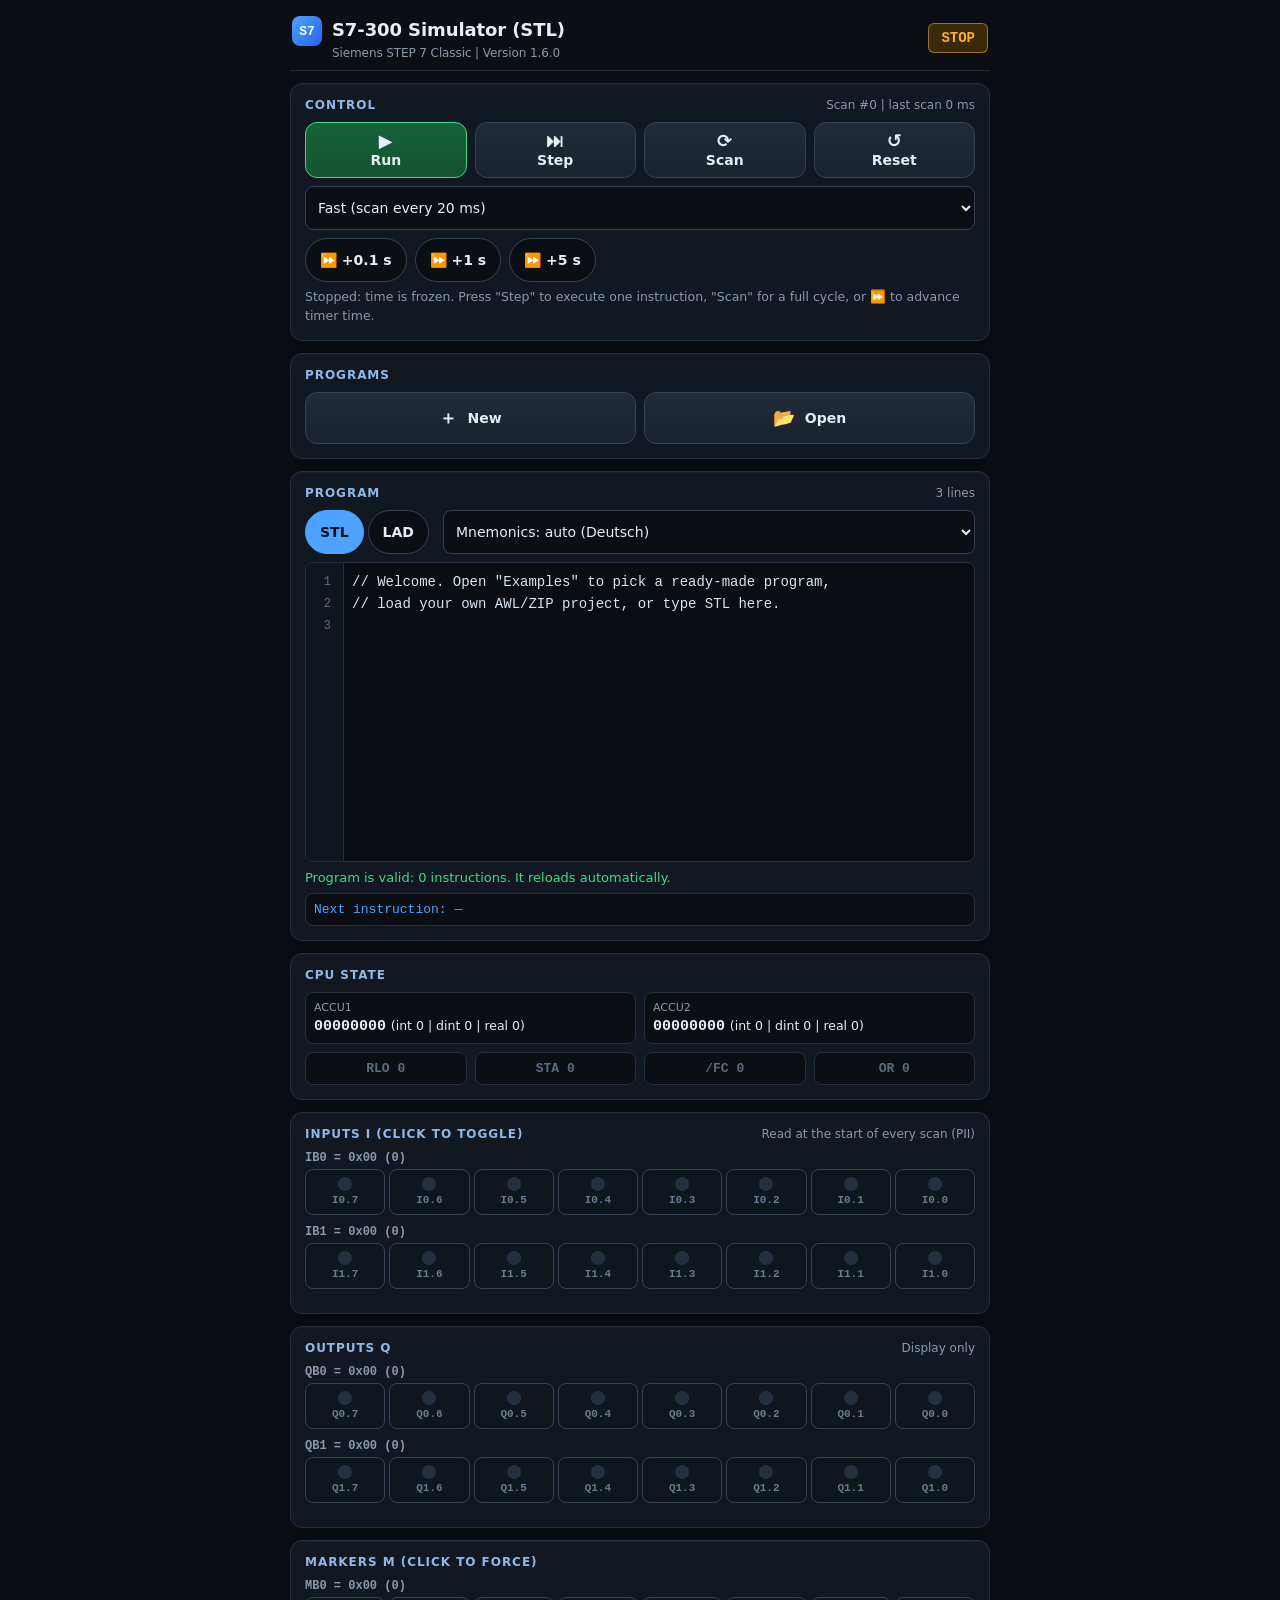
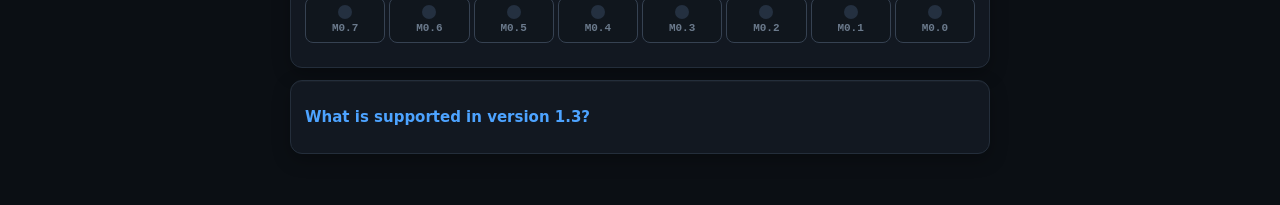
==== index.html @ f346b45b "v1.6.0: STL/LAD view toggle (view-only SVG ladder per network; non-convertible networks stay STL wit" ====
<!doctype html>
<html lang="en" dir="ltr">
<head>
<meta charset="utf-8">
<meta name="viewport" content="width=device-width,initial-scale=1,viewport-fit=cover">
<title>S7-300 STL Simulator</title>
<meta name="theme-color" content="#0d1117">
<meta name="mobile-web-app-capable" content="yes">
<meta name="apple-mobile-web-app-capable" content="yes">
<meta name="apple-mobile-web-app-status-bar-style" content="black-translucent">
<meta name="apple-mobile-web-app-title" content="S7 STL">
<link rel="manifest" href="manifest.webmanifest">
<link rel="icon" href="icons/icon-192.png">
<link rel="apple-touch-icon" href="icons/icon-192.png">
<style>html, body, #root { margin: 0; min-height: 100%; }
body { background: #0b0f14; }
.s7 { background: #0b0f14; color: #e6edf3; min-height: 100vh; font-family: system-ui, -apple-system, "Segoe UI", Tahoma, sans-serif; padding: 10px 10px 40px; box-sizing: border-box; font-size: 15px; -webkit-tap-highlight-color: transparent; }
.s7 * { box-sizing: border-box; }
.s7-top { display: flex; align-items: center; justify-content: space-between; gap: 8px; padding: 6px 2px 10px; border-bottom: 1px solid #242e3b; margin-bottom: 12px; }
.s7-title { font-size: 18px; font-weight: 700; letter-spacing: -.1px; }
.s7-title::before { content: "S7"; display: inline-flex; align-items: center; justify-content: center; width: 30px; height: 30px; margin-right: 10px; border-radius: 8px; background: linear-gradient(135deg,#4da3ff,#2563eb); color: #fff; font: 800 13px ui-monospace,monospace; vertical-align: middle; }
.s7-title small { margin-left: 40px; }
.s7-title small { display: block; font-size: 12px; font-weight: 500; color: #8b98a9; }
.s7-mode { font-family: ui-monospace, Menlo, Consolas, monospace; font-weight: 800; padding: 6px 12px; border-radius: 6px; font-size: 14px; direction: ltr; }
.s7-mode.run { background: #123a22; color: #3ddc84; border: 1px solid #3ddc84; }
.s7-mode.stop { background: #3a2a0a; color: #ffb020; border: 1px solid #ffb02088; }
.s7-panel { background: #121821; border: 1px solid #242e3b; border-radius: 12px; padding: 14px; margin-bottom: 12px; box-shadow: 0 1px 0 #ffffff08 inset, 0 6px 18px #00000040; }
.s7-h { font-size: 12px; font-weight: 700; text-transform: uppercase; letter-spacing: .08em; color: #8fb8e8; margin: 0 0 10px; display: flex; justify-content: space-between; align-items: center; gap: 8px; }
.s7-h span { color: #8b98a9; font-weight: 500; font-size: 12px; text-transform: none; letter-spacing: 0; }
.s7-ctl { display: grid; grid-template-columns: repeat(4, 1fr); gap: 8px; }
.s7-btn { min-height: 56px; border-radius: 12px; border: 1px solid #36425220; background: linear-gradient(#212b38,#1a222d); color: #e6edf3; font-size: 14px; font-weight: 600; font-family: inherit; cursor: pointer; display: flex; flex-direction: column; align-items: center; justify-content: center; gap: 2px; padding: 4px; border: 1px solid #364252; }
.s7-btn b { font-size: 18px; line-height: 1; }
.s7-btn:active { transform: scale(.97); }
.s7-btn.go { background: linear-gradient(#17623a,#14532d); border-color: #3ddc84; }
.s7-btn.pause { background: #4a3408; border-color: #ffb020; }
.s7-btn:disabled { opacity: .4; }
.s7-row { display: flex; gap: 8px; margin-top: 8px; align-items: center; flex-wrap: wrap; }
.s7-sel { flex: 1; min-height: 44px; background: #0b0f14; color: #e6edf3; border: 1px solid #364252; border-radius: 8px; padding: 0 8px; font-family: inherit; font-size: 14px; }
.s7-chips { display: flex; gap: 8px; overflow-x: auto; padding-bottom: 4px; }
.s7-chip { flex: 0 0 auto; min-height: 44px; padding: 0 14px; border-radius: 22px; border: 1px solid #364252; background: #0b0f14; color: #e6edf3; font-family: inherit; font-size: 14px; font-weight: 600; cursor: pointer; }
.s7-chip.on { background: #4da3ff; color: #04121f; border-color: #4da3ff; }
.s7-hint { font-size: 12.5px; color: #8b98a9; margin-top: 6px; line-height: 1.5; }
.s7-ed { position: relative; height: 300px; direction: ltr; background: #0a0e13; border: 1px solid #242e3b; border-radius: 8px; overflow: hidden; }
.s7-gut { position: absolute; left: 0; top: 0; bottom: 0; width: 38px; background: #10161d; border-right: 1px solid #242e3b; overflow: hidden; z-index: 3; }
.s7-gut div { height: 22px; line-height: 22px; text-align: right; padding-right: 6px; font: 12px/22px ui-monospace, Menlo, Consolas, monospace; color: #5d6b7d; }
.s7-gut div.err { color: #fff; background: #b3261e; }
.s7-gut div.cur { color: #04121f; background: #4da3ff; font-weight: 800; }
.s7-ta { position: absolute; inset: 0; width: 100%; height: 100%; padding: 8px 8px 8px 46px; margin: 0; border: 0; resize: none; outline: none; background: transparent; color: #d7e3f0; font: 14px/22px ui-monospace, Menlo, Consolas, "Courier New", monospace; white-space: pre; overflow: auto; direction: ltr; text-align: left; tab-size: 4; z-index: 2; caret-color: #4da3ff; }
.s7-bar { position: absolute; left: 38px; right: 0; height: 22px; pointer-events: none; z-index: 1; }
.s7-bar.cur { background: #4da3ff33; border-top: 1px solid #4da3ff88; border-bottom: 1px solid #4da3ff88; }
.s7-bar.err { background: #ff5d5d22; border-bottom: 1px dashed #ff5d5d; }
.s7-errs { margin-top: 8px; display: flex; flex-direction: column; gap: 6px; }
.s7-err { background: #3a1513; border: 1px solid #b3261e; border-radius: 8px; padding: 8px 10px; font-size: 13.5px; line-height: 1.5; }
.s7-err b { direction: ltr; unicode-bidi: isolate; color: #ff8a80; font-family: ui-monospace, monospace; }
.s7-ok { color: #3ddc84; font-size: 13px; margin-top: 8px; }
.s7-st { display: grid; grid-template-columns: repeat(2, 1fr); gap: 8px; }
.s7-cell { background: #0b0f14; border: 1px solid #242e3b; border-radius: 8px; padding: 8px; direction: ltr; text-align: left; }
.s7-cell label { display: block; font-size: 11px; color: #8b98a9; font-family: system-ui, sans-serif; margin-bottom: 2px; }
.s7-cell code { font: 700 15px ui-monospace, Menlo, Consolas, monospace; color: #e6edf3; }
.s7-flags { display: flex; gap: 8px; margin-top: 8px; direction: ltr; }
.s7-flag { flex: 1; text-align: center; border-radius: 8px; padding: 8px 2px; font: 700 13px ui-monospace, monospace; background: #0b0f14; border: 1px solid #242e3b; color: #5d6b7d; }
.s7-flag.on { background: #123a22; color: #3ddc84; border-color: #3ddc84; }
.s7-next { margin-top: 8px; font: 13px ui-monospace, Menlo, monospace; direction: ltr; text-align: left; color: #4da3ff; background: #0b0f14; border-radius: 8px; padding: 8px; border: 1px solid #242e3b; overflow-x: auto; white-space: pre; }
.s7-byte { margin-bottom: 10px; }
.s7-byte > em { display: block; font-style: normal; direction: ltr; text-align: left; font: 700 12px ui-monospace, monospace; color: #8b98a9; margin-bottom: 4px; }
.s7-leds { display: grid; grid-template-columns: repeat(8, 1fr); gap: 4px; direction: ltr; }
.s7-led { min-height: 46px; border-radius: 8px; border: 1px solid #364252; background: #10161d; color: #6b7a8c; font: 700 11px ui-monospace, monospace; display: flex; flex-direction: column; align-items: center; justify-content: center; padding: 2px 0; cursor: pointer; }
.s7-led i { width: 14px; height: 14px; border-radius: 50%; background: #243040; display: block; margin-bottom: 3px; }
.s7-led.on { background: #0f2a1a; border-color: #3ddc84; color: #b8f5d0; }
.s7-led.on i { background: #3ddc84; box-shadow: 0 0 10px #3ddc84; }
.s7-led.q.on { background: #2f2108; border-color: #ffb020; color: #ffe2a8; }
.s7-led.q.on i { background: #ffb020; box-shadow: 0 0 10px #ffb020; }
.s7-led.ro { cursor: default; }
.s7-led:active:not(.ro) { transform: scale(.95); }
.s7-watch { display: grid; grid-template-columns: repeat(2, 1fr); gap: 8px; }
.s7-tc { display: flex; justify-content: space-between; align-items: center; gap: 8px; background: #0b0f14; border: 1px solid #242e3b; border-radius: 8px; padding: 8px 10px; margin-bottom: 8px; }
.s7-tc.q { border-color: #3ddc84; }
.s7-tc .nm { font: 800 15px ui-monospace, monospace; direction: ltr; }
.s7-tc .nm small { font-weight: 500; color: #8b98a9; margin-left: 6px; }
.s7-tc .vl { font: 700 15px ui-monospace, monospace; direction: ltr; text-align: right; }
.s7-prog { height: 6px; background: #243040; border-radius: 3px; margin-top: 6px; overflow: hidden; direction: ltr; }
.s7-prog div { height: 100%; background: #4da3ff; }
.s7-info p { margin: 4px 0; font-size: 13.5px; line-height: 1.65; color: #c5d0dc; }
.s7-info b { color: #4da3ff; }
.s7-warn { background: #3a2a0a; border: 1px solid #4da3ff; border-radius: 8px; padding: 8px 10px; font-size: 13px; margin-top: 8px; }
.s7 summary { min-height: 44px; display: flex; align-items: center; cursor: pointer; font-weight: 700; color: #4da3ff; }
@media (min-width: 700px) { .s7 { max-width: 720px; margin: 0 auto; } }
.s7-tc .s7-led { flex: none; width: 46px; min-height: 42px; }
.s7-wrow { display: flex; align-items: center; justify-content: space-between; gap: 8px; padding: 6px 0; border-bottom: 1px solid #1d2530; }
.s7-wn { flex: 1; min-width: 0; direction: ltr; text-align: left; }
.s7-wn b { display: block; font: 600 12px ui-monospace, Menlo, Consolas, monospace; overflow: hidden; text-overflow: ellipsis; white-space: nowrap; color: #e6edf3; }
.s7-wn small { display: block; font: 11px ui-monospace, monospace; color: #8b98a9; }
.s7-num { width: 96px; min-height: 40px; background: #0b0f14; color: #4da3ff; border: 1px solid #364252; border-radius: 8px; padding: 0 8px; font: 700 14px ui-monospace, monospace; text-align: right; }
.s7-skip { max-height: 220px; overflow: auto; direction: ltr; text-align: left; font: 12px ui-monospace, monospace; margin: 6px 0; }
.s7-skip small { color: #8b98a9; }
.s7-hint{overflow-wrap:anywhere}
.s7-sel{min-width:0;max-width:100%}
.s7-wrow .s7-led{min-width:72px;flex-direction:row;justify-content:center;gap:6px}

.s7-btn.wide { flex: 1; flex-direction: row; gap: 10px; min-height: 52px; }
.s7-modal { position: fixed; inset: 0; background: #000000a8; display: flex; align-items: flex-end; justify-content: center; z-index: 50; backdrop-filter: blur(3px); }
.s7-sheet { width: 100%; max-width: 560px; max-height: 82vh; overflow: auto; background: #121821; border: 1px solid #2f3b4b; border-radius: 16px 16px 0 0; padding: 14px 14px 24px; }
@media (min-width: 700px) { .s7-modal { align-items: center; } .s7-sheet { border-radius: 16px; } }
.s7-x { background: none; border: 0; color: #8b98a9; font-size: 18px; min-width: 44px; min-height: 36px; cursor: pointer; }
.s7-ex { display: block; width: 100%; text-align: left; background: #0b0f14; border: 1px solid #242e3b; border-radius: 10px; padding: 12px 14px; margin-bottom: 8px; color: #e6edf3; font-family: inherit; cursor: pointer; }
.s7-ex:active, .s7-ex:hover { border-color: #4da3ff; }
.s7-ex b { display: block; font-size: 15px; font-weight: 600; }
.s7-ex small { display: block; margin-top: 3px; font-size: 12.5px; color: #8b98a9; line-height: 1.45; }
.s7-chip:focus-visible, .s7-btn:focus-visible, .s7-sel:focus-visible, .s7-ex:focus-visible { outline: 2px solid #4da3ff; outline-offset: 2px; }
.s7-ta, .s7-ed { font-variant-ligatures: none; }

.s7-grp { margin-bottom: 8px; border: 1px solid #242e3b; border-radius: 10px; padding: 0 10px 2px; background: #0e131a; }
.s7-grp summary { color: #e6edf3; display: flex; justify-content: space-between; gap: 8px; }
.s7-grp summary span { color: #8b98a9; font-weight: 500; font-size: 12px; }
.s7-grp .s7-tc { background: #121821; }
.s7-sheet.bv { max-width: 760px; max-height: 92vh; }
.bv-head { display: flex; justify-content: space-between; align-items: flex-start; gap: 8px; }
.bv-kind { display: inline-block; font: 800 11px ui-monospace,monospace; letter-spacing: .08em; color: #04121f; background: #4da3ff; border-radius: 5px; padding: 2px 7px; }
.bv-name { font: 700 18px ui-monospace, Menlo, Consolas, monospace; margin-top: 4px; overflow-wrap: anywhere; }
.bv-title { color: #aab6c5; font-size: 13.5px; margin-top: 2px; }
.bv-meta { display: flex; flex-wrap: wrap; gap: 6px 14px; margin: 10px 0; font-size: 12.5px; color: #c5d0dc; }
.bv-meta u { text-decoration: none; color: #8b98a9; margin-right: 4px; }
.bv-filter { width: 100%; margin: 8px 0 4px; }
.bv-sec { margin-top: 12px; }
.bv-vars { font: 12.5px/1.5 ui-monospace, Menlo, Consolas, monospace; }
.bv-var { padding: 3px 0; border-bottom: 1px solid #1a222c; overflow-wrap: anywhere; }
.bv-var b { color: #e6edf3; margin-right: 8px; } .bv-var i { color: #7fc8ff; font-style: normal; margin-right: 8px; } .bv-var em { color: #ffcc80; font-style: normal; margin-right: 8px; }
.bv-var .off { display: inline-block; min-width: 46px; color: #5d6b7d; }
.cm { color: #6fbf8a; margin-left: 8px; }
.bv-net { margin-top: 14px; border: 1px solid #242e3b; border-radius: 10px; overflow: hidden; background: #0b0f14; }
.bv-nh { display: flex; flex-wrap: wrap; align-items: baseline; gap: 4px 10px; padding: 8px 10px; background: #151d28; border-bottom: 1px solid #242e3b; }
.bv-nh b { color: #4da3ff; font-size: 13px; } .bv-nh span { font-weight: 600; font-size: 13.5px; } .bv-nh small { margin-left: auto; color: #5d6b7d; }
.bv-nc { padding: 8px 10px; font: 12.5px/1.45 ui-monospace, Menlo, Consolas, monospace; color: #6fbf8a; background: #0f1a15; border-bottom: 1px solid #1d2b24; white-space: pre-wrap; overflow-wrap: anywhere; }
.bv-code { font: 12.5px/1.55 ui-monospace, Menlo, Consolas, monospace; padding: 6px 0; overflow-x: auto; }
.bv-code > div { display: flex; white-space: pre; padding-right: 10px; }
.bv-code .ln { flex: none; width: 44px; text-align: right; padding-right: 10px; color: #4b5868; user-select: none; }
.bv-code code { font: inherit; color: #d7e3f0; }

.bv-code > div { flex-wrap: wrap; white-space: pre-wrap; overflow-wrap: anywhere; }
.bv-code code { flex: 1 1 0; min-width: 0; }
@media (max-width: 700px) { .bv-code .cm { flex-basis: 100%; margin: 0 0 2px 54px; } }

.s7-savebar { display: flex; gap: 8px; margin-bottom: 8px; align-items: center; }
.s7-savebar .s7-sel { flex: 1; }
.s7-ex.row { display: flex; align-items: center; gap: 8px; padding: 6px 8px 6px 0; }
.s7-ex.row .main { flex: 1; min-width: 0; text-align: left; background: none; border: 0; color: inherit; font: inherit; padding: 6px 14px; cursor: pointer; }
.s7-ex.row .main b { display: block; font-size: 15px; font-weight: 600; overflow-wrap: anywhere; } .s7-ex.row .main small { display: block; color: #8b98a9; font-size: 12px; }

.s7-bn { display: inline-block; min-width: 46px; margin-right: 8px; padding: 1px 6px; border-radius: 6px; background: #1f3a5c; color: #4da3ff; font-weight: 700; font-size: 12px; text-align: center; }

.s7-cmt { margin-top: 3px; font-size: 13.5px; color: #dbe3ee; line-height: 1.3; overflow-wrap: anywhere; }
.s7-dates { margin-top: 3px; display: flex; flex-wrap: wrap; gap: 2px 12px; font-size: 11px; color: #7f8da0; }


.bv-pre { margin: 0 0 8px; padding: 10px 12px; background: #0b0f14; border: 1px solid #243040; border-radius: 8px; font: 12.5px/1.5 ui-monospace, monospace; white-space: pre-wrap; overflow-wrap: anywhere; color: #cfe0f5; }
.mc7-stl { font-family: ui-monospace, Menlo, Consolas, monospace; font-size: 12.5px; line-height: 1.45; overflow-x: auto; padding: 4px 0; }
.mc7-line { display: flex; gap: 6px; white-space: pre; }
.mc7-lab { min-width: 44px; color: #7d8590; text-align: right; }
.mc7-tx { color: #e6edf3; }
.mc7-cm { color: #7d8590; }
.mc7-bld .mc7-tx { color: #6e7681; font-size: 11px; }
.mc7-raw .mc7-tx { color: #f85149; }
.mc7-call .mc7-tx { color: #79c0ff; font-weight: 600; }
.mc7-param .mc7-tx { color: #a5d6a7; }
.mc7-note .mc7-tx { color: #7d8590; font-style: italic; }

/* LAD view */
.s7-vtog { display: inline-flex; gap: 4px; margin-right: 6px; }
.s7-lad { overflow: auto; background: #0d1622; border: 1px solid #22354d; border-radius: 6px; padding: 10px 12px; max-height: 480px; }
.s7-ladnet { margin-bottom: 14px; }
.s7-ladtitle { color: #8ea3b8; font: 12px/1.4 ui-monospace, monospace; margin-bottom: 4px; text-transform: none; }
.s7-ladstl { color: #d7e3f0; font: 12px/1.5 ui-monospace, monospace; background: #111e2e; border-radius: 4px; padding: 8px 10px; margin: 4px 0 0; white-space: pre; overflow-x: auto; }

.s7{padding-top:max(10px,env(safe-area-inset-top));padding-bottom:max(40px,env(safe-area-inset-bottom));}
body{overscroll-behavior-y:contain;}
</style>
</head>
<body><div id="root"></div>
<script>(()=>{var Jm=Object.create;var el=Object.defineProperty;var Ym=Object.getOwnPropertyDescriptor;var qm=Object.getOwnPropertyNames;var e0=Object.getPrototypeOf,t0=Object.prototype.hasOwnProperty;var n0=(e,t,n)=>t in e?el(e,t,{enumerable:!0,configurable:!0,writable:!0,value:n}):e[t]=n;var fn=(e,t)=>()=>{try{return t||e((t={exports:{}}).exports,t),t.exports}catch(n){throw t=0,n}};var r0=(e,t,n,r)=>{if(t&&typeof t=="object"||typeof t=="function")for(let i of qm(t))!t0.call(e,i)&&i!==n&&el(e,i,{get:()=>t[i],enumerable:!(r=Ym(t,i))||r.enumerable});return e};var In=(e,t,n)=>(n=e!=null?Jm(e0(e)):{},r0(t||!e||!e.__esModule?el(n,"default",{value:e,enumerable:!0}):n,e));var G=(e,t,n)=>n0(e,typeof t!="symbol"?t+"":t,n);var qu=fn(Z=>{"use strict";var pr=Symbol.for("react.element"),i0=Symbol.for("react.portal"),s0=Symbol.for("react.fragment"),l0=Symbol.for("react.strict_mode"),o0=Symbol.for("react.profiler"),u0=Symbol.for("react.provider"),a0=Symbol.for("react.context"),c0=Symbol.for("react.forward_ref"),f0=Symbol.for("react.suspense"),d0=Symbol.for("react.memo"),m0=Symbol.for("react.lazy"),Wu=Symbol.iterator;function p0(e){return e===null||typeof e!="object"?null:(e=Wu&&e[Wu]||e["@@iterator"],typeof e=="function"?e:null)}var Qu={isMounted:function(){return!1},enqueueForceUpdate:function(){},enqueueReplaceState:function(){},enqueueSetState:function(){}},Ku=Object.assign,Hu={};function An(e,t,n){this.props=e,this.context=t,this.refs=Hu,this.updater=n||Qu}An.prototype.isReactComponent={};An.prototype.setState=function(e,t){if(typeof e!="object"&&typeof e!="function"&&e!=null)throw Error("setState(...): takes an object of state variables to update or a function which returns an object of state variables.");this.updater.enqueueSetState(this,e,t,"setState")};An.prototype.forceUpdate=function(e){this.updater.enqueueForceUpdate(this,e,"forceUpdate")};function Xu(){}Xu.prototype=An.prototype;function nl(e,t,n){this.props=e,this.context=t,this.refs=Hu,this.updater=n||Qu}var rl=nl.prototype=new Xu;rl.constructor=nl;Ku(rl,An.prototype);rl.isPureReactComponent=!0;var Vu=Array.isArray,Zu=Object.prototype.hasOwnProperty,il={current:null},Gu={key:!0,ref:!0,__self:!0,__source:!0};function Ju(e,t,n){var r,i={},s=null,l=null;if(t!=null)for(r in t.ref!==void 0&&(l=t.ref),t.key!==void 0&&(s=""+t.key),t)Zu.call(t,r)&&!Gu.hasOwnProperty(r)&&(i[r]=t[r]);var o=arguments.length-2;if(o===1)i.children=n;else if(1<o){for(var u=Array(o),a=0;a<o;a++)u[a]=arguments[a+2];i.children=u}if(e&&e.defaultProps)for(r in o=e.defaultProps,o)i[r]===void 0&&(i[r]=o[r]);return{$$typeof:pr,type:e,key:s,ref:l,props:i,_owner:il.current}}function h0(e,t){return{$$typeof:pr,type:e.type,key:t,ref:e.ref,props:e.props,_owner:e._owner}}function sl(e){return typeof e=="object"&&e!==null&&e.$$typeof===pr}function g0(e){var t={"=":"=0",":":"=2"};return"$"+e.replace(/[=:]/g,function(n){return t[n]})}var ju=/\/+/g;function tl(e,t){return typeof e=="object"&&e!==null&&e.key!=null?g0(""+e.key):t.toString(36)}function gi(e,t,n,r,i){var s=typeof e;(s==="undefined"||s==="boolean")&&(e=null);var l=!1;if(e===null)l=!0;else switch(s){case"string":case"number":l=!0;break;case"object":switch(e.$$typeof){case pr:case i0:l=!0}}if(l)return l=e,i=i(l),e=r===""?"."+tl(l,0):r,Vu(i)?(n="",e!=null&&(n=e.replace(ju,"$&/")+"/"),gi(i,t,n,"",function(a){return a})):i!=null&&(sl(i)&&(i=h0(i,n+(!i.key||l&&l.key===i.key?"":(""+i.key).replace(ju,"$&/")+"/")+e)),t.push(i)),1;if(l=0,r=r===""?".":r+":",Vu(e))for(var o=0;o<e.length;o++){s=e[o];var u=r+tl(s,o);l+=gi(s,t,n,u,i)}else if(u=p0(e),typeof u=="function")for(e=u.call(e),o=0;!(s=e.next()).done;)s=s.value,u=r+tl(s,o++),l+=gi(s,t,n,u,i);else if(s==="object")throw t=String(e),Error("Objects are not valid as a React child (found: "+(t==="[object Object]"?"object with keys {"+Object.keys(e).join(", ")+"}":t)+"). If you meant to render a collection of children, use an array instead.");return l}function hi(e,t,n){if(e==null)return e;var r=[],i=0;return gi(e,r,"","",function(s){return t.call(n,s,i++)}),r}function y0(e){if(e._status===-1){var t=e._result;t=t(),t.then(function(n){(e._status===0||e._status===-1)&&(e._status=1,e._result=n)},function(n){(e._status===0||e._status===-1)&&(e._status=2,e._result=n)}),e._status===-1&&(e._status=0,e._result=t)}if(e._status===1)return e._result.default;throw e._result}var Fe={current:null},yi={transition:null},v0={ReactCurrentDispatcher:Fe,ReactCurrentBatchConfig:yi,ReactCurrentOwner:il};function Yu(){throw Error("act(...) is not supported in production builds of React.")}Z.Children={map:hi,forEach:function(e,t,n){hi(e,function(){t.apply(this,arguments)},n)},count:function(e){var t=0;return hi(e,function(){t++}),t},toArray:function(e){return hi(e,function(t){return t})||[]},only:function(e){if(!sl(e))throw Error("React.Children.only expected to receive a single React element child.");return e}};Z.Component=An;Z.Fragment=s0;Z.Profiler=o0;Z.PureComponent=nl;Z.StrictMode=l0;Z.Suspense=f0;Z.__SECRET_INTERNALS_DO_NOT_USE_OR_YOU_WILL_BE_FIRED=v0;Z.act=Yu;Z.cloneElement=function(e,t,n){if(e==null)throw Error("React.cloneElement(...): The argument must be a React element, but you passed "+e+".");var r=Ku({},e.props),i=e.key,s=e.ref,l=e._owner;if(t!=null){if(t.ref!==void 0&&(s=t.ref,l=il.current),t.key!==void 0&&(i=""+t.key),e.type&&e.type.defaultProps)var o=e.type.defaultProps;for(u in t)Zu.call(t,u)&&!Gu.hasOwnProperty(u)&&(r[u]=t[u]===void 0&&o!==void 0?o[u]:t[u])}var u=arguments.length-2;if(u===1)r.children=n;else if(1<u){o=Array(u);for(var a=0;a<u;a++)o[a]=arguments[a+2];r.children=o}return{$$typeof:pr,type:e.type,key:i,ref:s,props:r,_owner:l}};Z.createContext=function(e){return e={$$typeof:a0,_currentValue:e,_currentValue2:e,_threadCount:0,Provider:null,Consumer:null,_defaultValue:null,_globalName:null},e.Provider={$$typeof:u0,_context:e},e.Consumer=e};Z.createElement=Ju;Z.createFactory=function(e){var t=Ju.bind(null,e);return t.type=e,t};Z.createRef=function(){return{current:null}};Z.forwardRef=function(e){return{$$typeof:c0,render:e}};Z.isValidElement=sl;Z.lazy=function(e){return{$$typeof:m0,_payload:{_status:-1,_result:e},_init:y0}};Z.memo=function(e,t){return{$$typeof:d0,type:e,compare:t===void 0?null:t}};Z.startTransition=function(e){var t=yi.transition;yi.transition={};try{e()}finally{yi.transition=t}};Z.unstable_act=Yu;Z.useCallback=function(e,t){return Fe.current.useCallback(e,t)};Z.useContext=function(e){return Fe.current.useContext(e)};Z.useDebugValue=function(){};Z.useDeferredValue=function(e){return Fe.current.useDeferredValue(e)};Z.useEffect=function(e,t){return Fe.current.useEffect(e,t)};Z.useId=function(){return Fe.current.useId()};Z.useImperativeHandle=function(e,t,n){return Fe.current.useImperativeHandle(e,t,n)};Z.useInsertionEffect=function(e,t){return Fe.current.useInsertionEffect(e,t)};Z.useLayoutEffect=function(e,t){return Fe.current.useLayoutEffect(e,t)};Z.useMemo=function(e,t){return Fe.current.useMemo(e,t)};Z.useReducer=function(e,t,n){return Fe.current.useReducer(e,t,n)};Z.useRef=function(e){return Fe.current.useRef(e)};Z.useState=function(e){return Fe.current.useState(e)};Z.useSyncExternalStore=function(e,t,n){return Fe.current.useSyncExternalStore(e,t,n)};Z.useTransition=function(){return Fe.current.useTransition()};Z.version="18.3.1"});var dn=fn((a1,ea)=>{"use strict";ea.exports=qu()});var ca=fn(ie=>{"use strict";function al(e,t){var n=e.length;e.push(t);e:for(;0<n;){var r=n-1>>>1,i=e[r];if(0<vi(i,t))e[r]=t,e[n]=i,n=r;else break e}}function at(e){return e.length===0?null:e[0]}function xi(e){if(e.length===0)return null;var t=e[0],n=e.pop();if(n!==t){e[0]=n;e:for(var r=0,i=e.length,s=i>>>1;r<s;){var l=2*(r+1)-1,o=e[l],u=l+1,a=e[u];if(0>vi(o,n))u<i&&0>vi(a,o)?(e[r]=a,e[u]=n,r=u):(e[r]=o,e[l]=n,r=l);else if(u<i&&0>vi(a,n))e[r]=a,e[u]=n,r=u;else break e}}return t}function vi(e,t){var n=e.sortIndex-t.sortIndex;return n!==0?n:e.id-t.id}typeof performance=="object"&&typeof performance.now=="function"?(ta=performance,ie.unstable_now=function(){return ta.now()}):(ll=Date,na=ll.now(),ie.unstable_now=function(){return ll.now()-na});var ta,ll,na,St=[],Vt=[],S0=1,nt=null,Ae=3,ki=!1,mn=!1,gr=!1,sa=typeof setTimeout=="function"?setTimeout:null,la=typeof clearTimeout=="function"?clearTimeout:null,ra=typeof setImmediate!="undefined"?setImmediate:null;typeof navigator!="undefined"&&navigator.scheduling!==void 0&&navigator.scheduling.isInputPending!==void 0&&navigator.scheduling.isInputPending.bind(navigator.scheduling);function cl(e){for(var t=at(Vt);t!==null;){if(t.callback===null)xi(Vt);else if(t.startTime<=e)xi(Vt),t.sortIndex=t.expirationTime,al(St,t);else break;t=at(Vt)}}function fl(e){if(gr=!1,cl(e),!mn)if(at(St)!==null)mn=!0,ml(dl);else{var t=at(Vt);t!==null&&pl(fl,t.startTime-e)}}function dl(e,t){mn=!1,gr&&(gr=!1,la(yr),yr=-1),ki=!0;var n=Ae;try{for(cl(t),nt=at(St);nt!==null&&(!(nt.expirationTime>t)||e&&!aa());){var r=nt.callback;if(typeof r=="function"){nt.callback=null,Ae=nt.priorityLevel;var i=r(nt.expirationTime<=t);t=ie.unstable_now(),typeof i=="function"?nt.callback=i:nt===at(St)&&xi(St),cl(t)}else xi(St);nt=at(St)}if(nt!==null)var s=!0;else{var l=at(Vt);l!==null&&pl(fl,l.startTime-t),s=!1}return s}finally{nt=null,Ae=n,ki=!1}}var wi=!1,Si=null,yr=-1,oa=5,ua=-1;function aa(){return!(ie.unstable_now()-ua<oa)}function ol(){if(Si!==null){var e=ie.unstable_now();ua=e;var t=!0;try{t=Si(!0,e)}finally{t?hr():(wi=!1,Si=null)}}else wi=!1}var hr;typeof ra=="function"?hr=function(){ra(ol)}:typeof MessageChannel!="undefined"?(ul=new MessageChannel,ia=ul.port2,ul.port1.onmessage=ol,hr=function(){ia.postMessage(null)}):hr=function(){sa(ol,0)};var ul,ia;function ml(e){Si=e,wi||(wi=!0,hr())}function pl(e,t){yr=sa(function(){e(ie.unstable_now())},t)}ie.unstable_IdlePriority=5;ie.unstable_ImmediatePriority=1;ie.unstable_LowPriority=4;ie.unstable_NormalPriority=3;ie.unstable_Profiling=null;ie.unstable_UserBlockingPriority=2;ie.unstable_cancelCallback=function(e){e.callback=null};ie.unstable_continueExecution=function(){mn||ki||(mn=!0,ml(dl))};ie.unstable_forceFrameRate=function(e){0>e||125<e?console.error("forceFrameRate takes a positive int between 0 and 125, forcing frame rates higher than 125 fps is not supported"):oa=0<e?Math.floor(1e3/e):5};ie.unstable_getCurrentPriorityLevel=function(){return Ae};ie.unstable_getFirstCallbackNode=function(){return at(St)};ie.unstable_next=function(e){switch(Ae){case 1:case 2:case 3:var t=3;break;default:t=Ae}var n=Ae;Ae=t;try{return e()}finally{Ae=n}};ie.unstable_pauseExecution=function(){};ie.unstable_requestPaint=function(){};ie.unstable_runWithPriority=function(e,t){switch(e){case 1:case 2:case 3:case 4:case 5:break;default:e=3}var n=Ae;Ae=e;try{return t()}finally{Ae=n}};ie.unstable_scheduleCallback=function(e,t,n){var r=ie.unstable_now();switch(typeof n=="object"&&n!==null?(n=n.delay,n=typeof n=="number"&&0<n?r+n:r):n=r,e){case 1:var i=-1;break;case 2:i=250;break;case 5:i=1073741823;break;case 4:i=1e4;break;default:i=5e3}return i=n+i,e={id:S0++,callback:t,priorityLevel:e,startTime:n,expirationTime:i,sortIndex:-1},n>r?(e.sortIndex=n,al(Vt,e),at(St)===null&&e===at(Vt)&&(gr?(la(yr),yr=-1):gr=!0,pl(fl,n-r))):(e.sortIndex=i,al(St,e),mn||ki||(mn=!0,ml(dl))),e};ie.unstable_shouldYield=aa;ie.unstable_wrapCallback=function(e){var t=Ae;return function(){var n=Ae;Ae=t;try{return e.apply(this,arguments)}finally{Ae=n}}}});var da=fn((f1,fa)=>{"use strict";fa.exports=ca()});var yd=fn(et=>{"use strict";var x0=dn(),Ye=da();function E(e){for(var t="https://reactjs.org/docs/error-decoder.html?invariant="+e,n=1;n<arguments.length;n++)t+="&args[]="+encodeURIComponent(arguments[n]);return"Minified React error #"+e+"; visit "+t+" for the full message or use the non-minified dev environment for full errors and additional helpful warnings."}var Sc=new Set,Rr={};function Ln(e,t){Yn(e,t),Yn(e+"Capture",t)}function Yn(e,t){for(Rr[e]=t,e=0;e<t.length;e++)Sc.add(t[e])}var _t=!(typeof window=="undefined"||typeof window.document=="undefined"||typeof window.document.createElement=="undefined"),Ul=Object.prototype.hasOwnProperty,k0=/^[:A-Z_a-z\u00C0-\u00D6\u00D8-\u00F6\u00F8-\u02FF\u0370-\u037D\u037F-\u1FFF\u200C-\u200D\u2070-\u218F\u2C00-\u2FEF\u3001-\uD7FF\uF900-\uFDCF\uFDF0-\uFFFD][:A-Z_a-z\u00C0-\u00D6\u00D8-\u00F6\u00F8-\u02FF\u0370-\u037D\u037F-\u1FFF\u200C-\u200D\u2070-\u218F\u2C00-\u2FEF\u3001-\uD7FF\uF900-\uFDCF\uFDF0-\uFFFD\-.0-9\u00B7\u0300-\u036F\u203F-\u2040]*$/,ma={},pa={};function w0(e){return Ul.call(pa,e)?!0:Ul.call(ma,e)?!1:k0.test(e)?pa[e]=!0:(ma[e]=!0,!1)}function C0(e,t,n,r){if(n!==null&&n.type===0)return!1;switch(typeof t){case"function":case"symbol":return!0;case"boolean":return r?!1:n!==null?!n.acceptsBooleans:(e=e.toLowerCase().slice(0,5),e!=="data-"&&e!=="aria-");default:return!1}}function N0(e,t,n,r){if(t===null||typeof t=="undefined"||C0(e,t,n,r))return!0;if(r)return!1;if(n!==null)switch(n.type){case 3:return!t;case 4:return t===!1;case 5:return isNaN(t);case 6:return isNaN(t)||1>t}return!1}function $e(e,t,n,r,i,s,l){this.acceptsBooleans=t===2||t===3||t===4,this.attributeName=r,this.attributeNamespace=i,this.mustUseProperty=n,this.propertyName=e,this.type=t,this.sanitizeURL=s,this.removeEmptyString=l}var be={};"children dangerouslySetInnerHTML defaultValue defaultChecked innerHTML suppressContentEditableWarning suppressHydrationWarning style".split(" ").forEach(function(e){be[e]=new $e(e,0,!1,e,null,!1,!1)});[["acceptCharset","accept-charset"],["className","class"],["htmlFor","for"],["httpEquiv","http-equiv"]].forEach(function(e){var t=e[0];be[t]=new $e(t,1,!1,e[1],null,!1,!1)});["contentEditable","draggable","spellCheck","value"].forEach(function(e){be[e]=new $e(e,2,!1,e.toLowerCase(),null,!1,!1)});["autoReverse","externalResourcesRequired","focusable","preserveAlpha"].forEach(function(e){be[e]=new $e(e,2,!1,e,null,!1,!1)});"allowFullScreen async autoFocus autoPlay controls default defer disabled disablePictureInPicture disableRemotePlayback formNoValidate hidden loop noModule noValidate open playsInline readOnly required reversed scoped seamless itemScope".split(" ").forEach(function(e){be[e]=new $e(e,3,!1,e.toLowerCase(),null,!1,!1)});["checked","multiple","muted","selected"].forEach(function(e){be[e]=new $e(e,3,!0,e,null,!1,!1)});["capture","download"].forEach(function(e){be[e]=new $e(e,4,!1,e,null,!1,!1)});["cols","rows","size","span"].forEach(function(e){be[e]=new $e(e,6,!1,e,null,!1,!1)});["rowSpan","start"].forEach(function(e){be[e]=new $e(e,5,!1,e.toLowerCase(),null,!1,!1)});var Io=/[\-:]([a-z])/g;function Ao(e){return e[1].toUpperCase()}"accent-height alignment-baseline arabic-form baseline-shift cap-height clip-path clip-rule color-interpolation color-interpolation-filters color-profile color-rendering dominant-baseline enable-background fill-opacity fill-rule flood-color flood-opacity font-family font-size font-size-adjust font-stretch font-style font-variant font-weight glyph-name glyph-orientation-horizontal glyph-orientation-vertical horiz-adv-x horiz-origin-x image-rendering letter-spacing lighting-color marker-end marker-mid marker-start overline-position overline-thickness paint-order panose-1 pointer-events rendering-intent shape-rendering stop-color stop-opacity strikethrough-position strikethrough-thickness stroke-dasharray stroke-dashoffset stroke-linecap stroke-linejoin stroke-miterlimit stroke-opacity stroke-width text-anchor text-decoration text-rendering underline-position underline-thickness unicode-bidi unicode-range units-per-em v-alphabetic v-hanging v-ideographic v-mathematical vector-effect vert-adv-y vert-origin-x vert-origin-y word-spacing writing-mode xmlns:xlink x-height".split(" ").forEach(function(e){var t=e.replace(Io,Ao);be[t]=new $e(t,1,!1,e,null,!1,!1)});"xlink:actuate xlink:arcrole xlink:role xlink:show xlink:title xlink:type".split(" ").forEach(function(e){var t=e.replace(Io,Ao);be[t]=new $e(t,1,!1,e,"http://www.w3.org/1999/xlink",!1,!1)});["xml:base","xml:lang","xml:space"].forEach(function(e){var t=e.replace(Io,Ao);be[t]=new $e(t,1,!1,e,"http://www.w3.org/XML/1998/namespace",!1,!1)});["tabIndex","crossOrigin"].forEach(function(e){be[e]=new $e(e,1,!1,e.toLowerCase(),null,!1,!1)});be.xlinkHref=new $e("xlinkHref",1,!1,"xlink:href","http://www.w3.org/1999/xlink",!0,!1);["src","href","action","formAction"].forEach(function(e){be[e]=new $e(e,1,!1,e.toLowerCase(),null,!0,!0)});function Bo(e,t,n,r){var i=be.hasOwnProperty(t)?be[t]:null;(i!==null?i.type!==0:r||!(2<t.length)||t[0]!=="o"&&t[0]!=="O"||t[1]!=="n"&&t[1]!=="N")&&(N0(t,n,i,r)&&(n=null),r||i===null?w0(t)&&(n===null?e.removeAttribute(t):e.setAttribute(t,""+n)):i.mustUseProperty?e[i.propertyName]=n===null?i.type===3?!1:"":n:(t=i.attributeName,r=i.attributeNamespace,n===null?e.removeAttribute(t):(i=i.type,n=i===3||i===4&&n===!0?"":""+n,r?e.setAttributeNS(r,t,n):e.setAttribute(t,n))))}var Rt=x0.__SECRET_INTERNALS_DO_NOT_USE_OR_YOU_WILL_BE_FIRED,Ci=Symbol.for("react.element"),Pn=Symbol.for("react.portal"),_n=Symbol.for("react.fragment"),Oo=Symbol.for("react.strict_mode"),Fl=Symbol.for("react.profiler"),xc=Symbol.for("react.provider"),kc=Symbol.for("react.context"),Po=Symbol.for("react.forward_ref"),Rl=Symbol.for("react.suspense"),zl=Symbol.for("react.suspense_list"),_o=Symbol.for("react.memo"),Qt=Symbol.for("react.lazy"),wc=Symbol.for("react.offscreen"),ha=Symbol.iterator;function vr(e){return e===null||typeof e!="object"?null:(e=ha&&e[ha]||e["@@iterator"],typeof e=="function"?e:null)}var pe=Object.assign,hl;function Lr(e){if(hl===void 0)try{throw Error()}catch(n){var t=n.stack.trim().match(/\n( *(at )?)/);hl=t&&t[1]||""}return`
`+hl+e}var gl=!1;function yl(e,t){if(!e||gl)return"";gl=!0;var n=Error.prepareStackTrace;Error.prepareStackTrace=void 0;try{if(t)if(t=function(){throw Error()},Object.defineProperty(t.prototype,"props",{set:function(){throw Error()}}),typeof Reflect=="object"&&Reflect.construct){try{Reflect.construct(t,[])}catch(a){var r=a}Reflect.construct(e,[],t)}else{try{t.call()}catch(a){r=a}e.call(t.prototype)}else{try{throw Error()}catch(a){r=a}e()}}catch(a){if(a&&r&&typeof a.stack=="string"){for(var i=a.stack.split(`
`),s=r.stack.split(`
`),l=i.length-1,o=s.length-1;1<=l&&0<=o&&i[l]!==s[o];)o--;for(;1<=l&&0<=o;l--,o--)if(i[l]!==s[o]){if(l!==1||o!==1)do if(l--,o--,0>o||i[l]!==s[o]){var u=`
`+i[l].replace(" at new "," at ");return e.displayName&&u.includes("<anonymous>")&&(u=u.replace("<anonymous>",e.displayName)),u}while(1<=l&&0<=o);break}}}finally{gl=!1,Error.prepareStackTrace=n}return(e=e?e.displayName||e.name:"")?Lr(e):""}function T0(e){switch(e.tag){case 5:return Lr(e.type);case 16:return Lr("Lazy");case 13:return Lr("Suspense");case 19:return Lr("SuspenseList");case 0:case 2:case 15:return e=yl(e.type,!1),e;case 11:return e=yl(e.type.render,!1),e;case 1:return e=yl(e.type,!0),e;default:return""}}function $l(e){if(e==null)return null;if(typeof e=="function")return e.displayName||e.name||null;if(typeof e=="string")return e;switch(e){case _n:return"Fragment";case Pn:return"Portal";case Fl:return"Profiler";case Oo:return"StrictMode";case Rl:return"Suspense";case zl:return"SuspenseList"}if(typeof e=="object")switch(e.$$typeof){case kc:return(e.displayName||"Context")+".Consumer";case xc:return(e._context.displayName||"Context")+".Provider";case Po:var t=e.render;return e=e.displayName,e||(e=t.displayName||t.name||"",e=e!==""?"ForwardRef("+e+")":"ForwardRef"),e;case _o:return t=e.displayName||null,t!==null?t:$l(e.type)||"Memo";case Qt:t=e._payload,e=e._init;try{return $l(e(t))}catch{}}return null}function L0(e){var t=e.type;switch(e.tag){case 24:return"Cache";case 9:return(t.displayName||"Context")+".Consumer";case 10:return(t._context.displayName||"Context")+".Provider";case 18:return"DehydratedFragment";case 11:return e=t.render,e=e.displayName||e.name||"",t.displayName||(e!==""?"ForwardRef("+e+")":"ForwardRef");case 7:return"Fragment";case 5:return t;case 4:return"Portal";case 3:return"Root";case 6:return"Text";case 16:return $l(t);case 8:return t===Oo?"StrictMode":"Mode";case 22:return"Offscreen";case 12:return"Profiler";case 21:return"Scope";case 13:return"Suspense";case 19:return"SuspenseList";case 25:return"TracingMarker";case 1:case 0:case 17:case 2:case 14:case 15:if(typeof t=="function")return t.displayName||t.name||null;if(typeof t=="string")return t}return null}function ln(e){switch(typeof e){case"boolean":case"number":case"string":case"undefined":return e;case"object":return e;default:return""}}function Cc(e){var t=e.type;return(e=e.nodeName)&&e.toLowerCase()==="input"&&(t==="checkbox"||t==="radio")}function D0(e){var t=Cc(e)?"checked":"value",n=Object.getOwnPropertyDescriptor(e.constructor.prototype,t),r=""+e[t];if(!e.hasOwnProperty(t)&&typeof n!="undefined"&&typeof n.get=="function"&&typeof n.set=="function"){var i=n.get,s=n.set;return Object.defineProperty(e,t,{configurable:!0,get:function(){return i.call(this)},set:function(l){r=""+l,s.call(this,l)}}),Object.defineProperty(e,t,{enumerable:n.enumerable}),{getValue:function(){return r},setValue:function(l){r=""+l},stopTracking:function(){e._valueTracker=null,delete e[t]}}}}function Ni(e){e._valueTracker||(e._valueTracker=D0(e))}function Nc(e){if(!e)return!1;var t=e._valueTracker;if(!t)return!0;var n=t.getValue(),r="";return e&&(r=Cc(e)?e.checked?"true":"false":e.value),e=r,e!==n?(t.setValue(e),!0):!1}function Yi(e){if(e=e||(typeof document!="undefined"?document:void 0),typeof e=="undefined")return null;try{return e.activeElement||e.body}catch{return e.body}}function Wl(e,t){var n=t.checked;return pe({},t,{defaultChecked:void 0,defaultValue:void 0,value:void 0,checked:n!=null?n:e._wrapperState.initialChecked})}function ga(e,t){var n=t.defaultValue==null?"":t.defaultValue,r=t.checked!=null?t.checked:t.defaultChecked;n=ln(t.value!=null?t.value:n),e._wrapperState={initialChecked:r,initialValue:n,controlled:t.type==="checkbox"||t.type==="radio"?t.checked!=null:t.value!=null}}function Tc(e,t){t=t.checked,t!=null&&Bo(e,"checked",t,!1)}function Vl(e,t){Tc(e,t);var n=ln(t.value),r=t.type;if(n!=null)r==="number"?(n===0&&e.value===""||e.value!=n)&&(e.value=""+n):e.value!==""+n&&(e.value=""+n);else if(r==="submit"||r==="reset"){e.removeAttribute("value");return}t.hasOwnProperty("value")?jl(e,t.type,n):t.hasOwnProperty("defaultValue")&&jl(e,t.type,ln(t.defaultValue)),t.checked==null&&t.defaultChecked!=null&&(e.defaultChecked=!!t.defaultChecked)}function ya(e,t,n){if(t.hasOwnProperty("value")||t.hasOwnProperty("defaultValue")){var r=t.type;if(!(r!=="submit"&&r!=="reset"||t.value!==void 0&&t.value!==null))return;t=""+e._wrapperState.initialValue,n||t===e.value||(e.value=t),e.defaultValue=t}n=e.name,n!==""&&(e.name=""),e.defaultChecked=!!e._wrapperState.initialChecked,n!==""&&(e.name=n)}function jl(e,t,n){(t!=="number"||Yi(e.ownerDocument)!==e)&&(n==null?e.defaultValue=""+e._wrapperState.initialValue:e.defaultValue!==""+n&&(e.defaultValue=""+n))}var Dr=Array.isArray;function Kn(e,t,n,r){if(e=e.options,t){t={};for(var i=0;i<n.length;i++)t["$"+n[i]]=!0;for(n=0;n<e.length;n++)i=t.hasOwnProperty("$"+e[n].value),e[n].selected!==i&&(e[n].selected=i),i&&r&&(e[n].defaultSelected=!0)}else{for(n=""+ln(n),t=null,i=0;i<e.length;i++){if(e[i].value===n){e[i].selected=!0,r&&(e[i].defaultSelected=!0);return}t!==null||e[i].disabled||(t=e[i])}t!==null&&(t.selected=!0)}}function Ql(e,t){if(t.dangerouslySetInnerHTML!=null)throw Error(E(91));return pe({},t,{value:void 0,defaultValue:void 0,children:""+e._wrapperState.initialValue})}function va(e,t){var n=t.value;if(n==null){if(n=t.children,t=t.defaultValue,n!=null){if(t!=null)throw Error(E(92));if(Dr(n)){if(1<n.length)throw Error(E(93));n=n[0]}t=n}t==null&&(t=""),n=t}e._wrapperState={initialValue:ln(n)}}function Lc(e,t){var n=ln(t.value),r=ln(t.defaultValue);n!=null&&(n=""+n,n!==e.value&&(e.value=n),t.defaultValue==null&&e.defaultValue!==n&&(e.defaultValue=n)),r!=null&&(e.defaultValue=""+r)}function Sa(e){var t=e.textContent;t===e._wrapperState.initialValue&&t!==""&&t!==null&&(e.value=t)}function Dc(e){switch(e){case"svg":return"http://www.w3.org/2000/svg";case"math":return"http://www.w3.org/1998/Math/MathML";default:return"http://www.w3.org/1999/xhtml"}}function Kl(e,t){return e==null||e==="http://www.w3.org/1999/xhtml"?Dc(t):e==="http://www.w3.org/2000/svg"&&t==="foreignObject"?"http://www.w3.org/1999/xhtml":e}var Ti,Ec=(function(e){return typeof MSApp!="undefined"&&MSApp.execUnsafeLocalFunction?function(t,n,r,i){MSApp.execUnsafeLocalFunction(function(){return e(t,n,r,i)})}:e})(function(e,t){if(e.namespaceURI!=="http://www.w3.org/2000/svg"||"innerHTML"in e)e.innerHTML=t;else{for(Ti=Ti||document.createElement("div"),Ti.innerHTML="<svg>"+t.valueOf().toString()+"</svg>",t=Ti.firstChild;e.firstChild;)e.removeChild(e.firstChild);for(;t.firstChild;)e.appendChild(t.firstChild)}});function zr(e,t){if(t){var n=e.firstChild;if(n&&n===e.lastChild&&n.nodeType===3){n.nodeValue=t;return}}e.textContent=t}var Ir={animationIterationCount:!0,aspectRatio:!0,borderImageOutset:!0,borderImageSlice:!0,borderImageWidth:!0,boxFlex:!0,boxFlexGroup:!0,boxOrdinalGroup:!0,columnCount:!0,columns:!0,flex:!0,flexGrow:!0,flexPositive:!0,flexShrink:!0,flexNegative:!0,flexOrder:!0,gridArea:!0,gridRow:!0,gridRowEnd:!0,gridRowSpan:!0,gridRowStart:!0,gridColumn:!0,gridColumnEnd:!0,gridColumnSpan:!0,gridColumnStart:!0,fontWeight:!0,lineClamp:!0,lineHeight:!0,opacity:!0,order:!0,orphans:!0,tabSize:!0,widows:!0,zIndex:!0,zoom:!0,fillOpacity:!0,floodOpacity:!0,stopOpacity:!0,strokeDasharray:!0,strokeDashoffset:!0,strokeMiterlimit:!0,strokeOpacity:!0,strokeWidth:!0},E0=["Webkit","ms","Moz","O"];Object.keys(Ir).forEach(function(e){E0.forEach(function(t){t=t+e.charAt(0).toUpperCase()+e.substring(1),Ir[t]=Ir[e]})});function bc(e,t,n){return t==null||typeof t=="boolean"||t===""?"":n||typeof t!="number"||t===0||Ir.hasOwnProperty(e)&&Ir[e]?(""+t).trim():t+"px"}function Ic(e,t){e=e.style;for(var n in t)if(t.hasOwnProperty(n)){var r=n.indexOf("--")===0,i=bc(n,t[n],r);n==="float"&&(n="cssFloat"),r?e.setProperty(n,i):e[n]=i}}var b0=pe({menuitem:!0},{area:!0,base:!0,br:!0,col:!0,embed:!0,hr:!0,img:!0,input:!0,keygen:!0,link:!0,meta:!0,param:!0,source:!0,track:!0,wbr:!0});function Hl(e,t){if(t){if(b0[e]&&(t.children!=null||t.dangerouslySetInnerHTML!=null))throw Error(E(137,e));if(t.dangerouslySetInnerHTML!=null){if(t.children!=null)throw Error(E(60));if(typeof t.dangerouslySetInnerHTML!="object"||!("__html"in t.dangerouslySetInnerHTML))throw Error(E(61))}if(t.style!=null&&typeof t.style!="object")throw Error(E(62))}}function Xl(e,t){if(e.indexOf("-")===-1)return typeof t.is=="string";switch(e){case"annotation-xml":case"color-profile":case"font-face":case"font-face-src":case"font-face-uri":case"font-face-format":case"font-face-name":case"missing-glyph":return!1;default:return!0}}var Zl=null;function Mo(e){return e=e.target||e.srcElement||window,e.correspondingUseElement&&(e=e.correspondingUseElement),e.nodeType===3?e.parentNode:e}var Gl=null,Hn=null,Xn=null;function xa(e){if(e=ii(e)){if(typeof Gl!="function")throw Error(E(280));var t=e.stateNode;t&&(t=Ls(t),Gl(e.stateNode,e.type,t))}}function Ac(e){Hn?Xn?Xn.push(e):Xn=[e]:Hn=e}function Bc(){if(Hn){var e=Hn,t=Xn;if(Xn=Hn=null,xa(e),t)for(e=0;e<t.length;e++)xa(t[e])}}function Oc(e,t){return e(t)}function Pc(){}var vl=!1;function _c(e,t,n){if(vl)return e(t,n);vl=!0;try{return Oc(e,t,n)}finally{vl=!1,(Hn!==null||Xn!==null)&&(Pc(),Bc())}}function $r(e,t){var n=e.stateNode;if(n===null)return null;var r=Ls(n);if(r===null)return null;n=r[t];e:switch(t){case"onClick":case"onClickCapture":case"onDoubleClick":case"onDoubleClickCapture":case"onMouseDown":case"onMouseDownCapture":case"onMouseMove":case"onMouseMoveCapture":case"onMouseUp":case"onMouseUpCapture":case"onMouseEnter":(r=!r.disabled)||(e=e.type,r=!(e==="button"||e==="input"||e==="select"||e==="textarea")),e=!r;break e;default:e=!1}if(e)return null;if(n&&typeof n!="function")throw Error(E(231,t,typeof n));return n}var Jl=!1;if(_t)try{Bn={},Object.defineProperty(Bn,"passive",{get:function(){Jl=!0}}),window.addEventListener("test",Bn,Bn),window.removeEventListener("test",Bn,Bn)}catch{Jl=!1}var Bn;function I0(e,t,n,r,i,s,l,o,u){var a=Array.prototype.slice.call(arguments,3);try{t.apply(n,a)}catch(c){this.onError(c)}}var Ar=!1,qi=null,es=!1,Yl=null,A0={onError:function(e){Ar=!0,qi=e}};function B0(e,t,n,r,i,s,l,o,u){Ar=!1,qi=null,I0.apply(A0,arguments)}function O0(e,t,n,r,i,s,l,o,u){if(B0.apply(this,arguments),Ar){if(Ar){var a=qi;Ar=!1,qi=null}else throw Error(E(198));es||(es=!0,Yl=a)}}function Dn(e){var t=e,n=e;if(e.alternate)for(;t.return;)t=t.return;else{e=t;do t=e,(t.flags&4098)!==0&&(n=t.return),e=t.return;while(e)}return t.tag===3?n:null}function Mc(e){if(e.tag===13){var t=e.memoizedState;if(t===null&&(e=e.alternate,e!==null&&(t=e.memoizedState)),t!==null)return t.dehydrated}return null}function ka(e){if(Dn(e)!==e)throw Error(E(188))}function P0(e){var t=e.alternate;if(!t){if(t=Dn(e),t===null)throw Error(E(188));return t!==e?null:e}for(var n=e,r=t;;){var i=n.return;if(i===null)break;var s=i.alternate;if(s===null){if(r=i.return,r!==null){n=r;continue}break}if(i.child===s.child){for(s=i.child;s;){if(s===n)return ka(i),e;if(s===r)return ka(i),t;s=s.sibling}throw Error(E(188))}if(n.return!==r.return)n=i,r=s;else{for(var l=!1,o=i.child;o;){if(o===n){l=!0,n=i,r=s;break}if(o===r){l=!0,r=i,n=s;break}o=o.sibling}if(!l){for(o=s.child;o;){if(o===n){l=!0,n=s,r=i;break}if(o===r){l=!0,r=s,n=i;break}o=o.sibling}if(!l)throw Error(E(189))}}if(n.alternate!==r)throw Error(E(190))}if(n.tag!==3)throw Error(E(188));return n.stateNode.current===n?e:t}function Uc(e){return e=P0(e),e!==null?Fc(e):null}function Fc(e){if(e.tag===5||e.tag===6)return e;for(e=e.child;e!==null;){var t=Fc(e);if(t!==null)return t;e=e.sibling}return null}var Rc=Ye.unstable_scheduleCallback,wa=Ye.unstable_cancelCallback,_0=Ye.unstable_shouldYield,M0=Ye.unstable_requestPaint,ye=Ye.unstable_now,U0=Ye.unstable_getCurrentPriorityLevel,Uo=Ye.unstable_ImmediatePriority,zc=Ye.unstable_UserBlockingPriority,ts=Ye.unstable_NormalPriority,F0=Ye.unstable_LowPriority,$c=Ye.unstable_IdlePriority,ws=null,Ct=null;function R0(e){if(Ct&&typeof Ct.onCommitFiberRoot=="function")try{Ct.onCommitFiberRoot(ws,e,void 0,(e.current.flags&128)===128)}catch{}}var pt=Math.clz32?Math.clz32:W0,z0=Math.log,$0=Math.LN2;function W0(e){return e>>>=0,e===0?32:31-(z0(e)/$0|0)|0}var Li=64,Di=4194304;function Er(e){switch(e&-e){case 1:return 1;case 2:return 2;case 4:return 4;case 8:return 8;case 16:return 16;case 32:return 32;case 64:case 128:case 256:case 512:case 1024:case 2048:case 4096:case 8192:case 16384:case 32768:case 65536:case 131072:case 262144:case 524288:case 1048576:case 2097152:return e&4194240;case 4194304:case 8388608:case 16777216:case 33554432:case 67108864:return e&130023424;case 134217728:return 134217728;case 268435456:return 268435456;case 536870912:return 536870912;case 1073741824:return 1073741824;default:return e}}function ns(e,t){var n=e.pendingLanes;if(n===0)return 0;var r=0,i=e.suspendedLanes,s=e.pingedLanes,l=n&268435455;if(l!==0){var o=l&~i;o!==0?r=Er(o):(s&=l,s!==0&&(r=Er(s)))}else l=n&~i,l!==0?r=Er(l):s!==0&&(r=Er(s));if(r===0)return 0;if(t!==0&&t!==r&&(t&i)===0&&(i=r&-r,s=t&-t,i>=s||i===16&&(s&4194240)!==0))return t;if((r&4)!==0&&(r|=n&16),t=e.entangledLanes,t!==0)for(e=e.entanglements,t&=r;0<t;)n=31-pt(t),i=1<<n,r|=e[n],t&=~i;return r}function V0(e,t){switch(e){case 1:case 2:case 4:return t+250;case 8:case 16:case 32:case 64:case 128:case 256:case 512:case 1024:case 2048:case 4096:case 8192:case 16384:case 32768:case 65536:case 131072:case 262144:case 524288:case 1048576:case 2097152:return t+5e3;case 4194304:case 8388608:case 16777216:case 33554432:case 67108864:return-1;case 134217728:case 268435456:case 536870912:case 1073741824:return-1;default:return-1}}function j0(e,t){for(var n=e.suspendedLanes,r=e.pingedLanes,i=e.expirationTimes,s=e.pendingLanes;0<s;){var l=31-pt(s),o=1<<l,u=i[l];u===-1?((o&n)===0||(o&r)!==0)&&(i[l]=V0(o,t)):u<=t&&(e.expiredLanes|=o),s&=~o}}function ql(e){return e=e.pendingLanes&-1073741825,e!==0?e:e&1073741824?1073741824:0}function Wc(){var e=Li;return Li<<=1,(Li&4194240)===0&&(Li=64),e}function Sl(e){for(var t=[],n=0;31>n;n++)t.push(e);return t}function ni(e,t,n){e.pendingLanes|=t,t!==536870912&&(e.suspendedLanes=0,e.pingedLanes=0),e=e.eventTimes,t=31-pt(t),e[t]=n}function Q0(e,t){var n=e.pendingLanes&~t;e.pendingLanes=t,e.suspendedLanes=0,e.pingedLanes=0,e.expiredLanes&=t,e.mutableReadLanes&=t,e.entangledLanes&=t,t=e.entanglements;var r=e.eventTimes;for(e=e.expirationTimes;0<n;){var i=31-pt(n),s=1<<i;t[i]=0,r[i]=-1,e[i]=-1,n&=~s}}function Fo(e,t){var n=e.entangledLanes|=t;for(e=e.entanglements;n;){var r=31-pt(n),i=1<<r;i&t|e[r]&t&&(e[r]|=t),n&=~i}}var ee=0;function Vc(e){return e&=-e,1<e?4<e?(e&268435455)!==0?16:536870912:4:1}var jc,Ro,Qc,Kc,Hc,eo=!1,Ei=[],Jt=null,Yt=null,qt=null,Wr=new Map,Vr=new Map,Ht=[],K0="mousedown mouseup touchcancel touchend touchstart auxclick dblclick pointercancel pointerdown pointerup dragend dragstart drop compositionend compositionstart keydown keypress keyup input textInput copy cut paste click change contextmenu reset submit".split(" ");function Ca(e,t){switch(e){case"focusin":case"focusout":Jt=null;break;case"dragenter":case"dragleave":Yt=null;break;case"mouseover":case"mouseout":qt=null;break;case"pointerover":case"pointerout":Wr.delete(t.pointerId);break;case"gotpointercapture":case"lostpointercapture":Vr.delete(t.pointerId)}}function Sr(e,t,n,r,i,s){return e===null||e.nativeEvent!==s?(e={blockedOn:t,domEventName:n,eventSystemFlags:r,nativeEvent:s,targetContainers:[i]},t!==null&&(t=ii(t),t!==null&&Ro(t)),e):(e.eventSystemFlags|=r,t=e.targetContainers,i!==null&&t.indexOf(i)===-1&&t.push(i),e)}function H0(e,t,n,r,i){switch(t){case"focusin":return Jt=Sr(Jt,e,t,n,r,i),!0;case"dragenter":return Yt=Sr(Yt,e,t,n,r,i),!0;case"mouseover":return qt=Sr(qt,e,t,n,r,i),!0;case"pointerover":var s=i.pointerId;return Wr.set(s,Sr(Wr.get(s)||null,e,t,n,r,i)),!0;case"gotpointercapture":return s=i.pointerId,Vr.set(s,Sr(Vr.get(s)||null,e,t,n,r,i)),!0}return!1}function Xc(e){var t=gn(e.target);if(t!==null){var n=Dn(t);if(n!==null){if(t=n.tag,t===13){if(t=Mc(n),t!==null){e.blockedOn=t,Hc(e.priority,function(){Qc(n)});return}}else if(t===3&&n.stateNode.current.memoizedState.isDehydrated){e.blockedOn=n.tag===3?n.stateNode.containerInfo:null;return}}}e.blockedOn=null}function Wi(e){if(e.blockedOn!==null)return!1;for(var t=e.targetContainers;0<t.length;){var n=to(e.domEventName,e.eventSystemFlags,t[0],e.nativeEvent);if(n===null){n=e.nativeEvent;var r=new n.constructor(n.type,n);Zl=r,n.target.dispatchEvent(r),Zl=null}else return t=ii(n),t!==null&&Ro(t),e.blockedOn=n,!1;t.shift()}return!0}function Na(e,t,n){Wi(e)&&n.delete(t)}function X0(){eo=!1,Jt!==null&&Wi(Jt)&&(Jt=null),Yt!==null&&Wi(Yt)&&(Yt=null),qt!==null&&Wi(qt)&&(qt=null),Wr.forEach(Na),Vr.forEach(Na)}function xr(e,t){e.blockedOn===t&&(e.blockedOn=null,eo||(eo=!0,Ye.unstable_scheduleCallback(Ye.unstable_NormalPriority,X0)))}function jr(e){function t(i){return xr(i,e)}if(0<Ei.length){xr(Ei[0],e);for(var n=1;n<Ei.length;n++){var r=Ei[n];r.blockedOn===e&&(r.blockedOn=null)}}for(Jt!==null&&xr(Jt,e),Yt!==null&&xr(Yt,e),qt!==null&&xr(qt,e),Wr.forEach(t),Vr.forEach(t),n=0;n<Ht.length;n++)r=Ht[n],r.blockedOn===e&&(r.blockedOn=null);for(;0<Ht.length&&(n=Ht[0],n.blockedOn===null);)Xc(n),n.blockedOn===null&&Ht.shift()}var Zn=Rt.ReactCurrentBatchConfig,rs=!0;function Z0(e,t,n,r){var i=ee,s=Zn.transition;Zn.transition=null;try{ee=1,zo(e,t,n,r)}finally{ee=i,Zn.transition=s}}function G0(e,t,n,r){var i=ee,s=Zn.transition;Zn.transition=null;try{ee=4,zo(e,t,n,r)}finally{ee=i,Zn.transition=s}}function zo(e,t,n,r){if(rs){var i=to(e,t,n,r);if(i===null)Ll(e,t,r,is,n),Ca(e,r);else if(H0(i,e,t,n,r))r.stopPropagation();else if(Ca(e,r),t&4&&-1<K0.indexOf(e)){for(;i!==null;){var s=ii(i);if(s!==null&&jc(s),s=to(e,t,n,r),s===null&&Ll(e,t,r,is,n),s===i)break;i=s}i!==null&&r.stopPropagation()}else Ll(e,t,r,null,n)}}var is=null;function to(e,t,n,r){if(is=null,e=Mo(r),e=gn(e),e!==null)if(t=Dn(e),t===null)e=null;else if(n=t.tag,n===13){if(e=Mc(t),e!==null)return e;e=null}else if(n===3){if(t.stateNode.current.memoizedState.isDehydrated)return t.tag===3?t.stateNode.containerInfo:null;e=null}else t!==e&&(e=null);return is=e,null}function Zc(e){switch(e){case"cancel":case"click":case"close":case"contextmenu":case"copy":case"cut":case"auxclick":case"dblclick":case"dragend":case"dragstart":case"drop":case"focusin":case"focusout":case"input":case"invalid":case"keydown":case"keypress":case"keyup":case"mousedown":case"mouseup":case"paste":case"pause":case"play":case"pointercancel":case"pointerdown":case"pointerup":case"ratechange":case"reset":case"resize":case"seeked":case"submit":case"touchcancel":case"touchend":case"touchstart":case"volumechange":case"change":case"selectionchange":case"textInput":case"compositionstart":case"compositionend":case"compositionupdate":case"beforeblur":case"afterblur":case"beforeinput":case"blur":case"fullscreenchange":case"focus":case"hashchange":case"popstate":case"select":case"selectstart":return 1;case"drag":case"dragenter":case"dragexit":case"dragleave":case"dragover":case"mousemove":case"mouseout":case"mouseover":case"pointermove":case"pointerout":case"pointerover":case"scroll":case"toggle":case"touchmove":case"wheel":case"mouseenter":case"mouseleave":case"pointerenter":case"pointerleave":return 4;case"message":switch(U0()){case Uo:return 1;case zc:return 4;case ts:case F0:return 16;case $c:return 536870912;default:return 16}default:return 16}}var Zt=null,$o=null,Vi=null;function Gc(){if(Vi)return Vi;var e,t=$o,n=t.length,r,i="value"in Zt?Zt.value:Zt.textContent,s=i.length;for(e=0;e<n&&t[e]===i[e];e++);var l=n-e;for(r=1;r<=l&&t[n-r]===i[s-r];r++);return Vi=i.slice(e,1<r?1-r:void 0)}function ji(e){var t=e.keyCode;return"charCode"in e?(e=e.charCode,e===0&&t===13&&(e=13)):e=t,e===10&&(e=13),32<=e||e===13?e:0}function bi(){return!0}function Ta(){return!1}function qe(e){function t(n,r,i,s,l){this._reactName=n,this._targetInst=i,this.type=r,this.nativeEvent=s,this.target=l,this.currentTarget=null;for(var o in e)e.hasOwnProperty(o)&&(n=e[o],this[o]=n?n(s):s[o]);return this.isDefaultPrevented=(s.defaultPrevented!=null?s.defaultPrevented:s.returnValue===!1)?bi:Ta,this.isPropagationStopped=Ta,this}return pe(t.prototype,{preventDefault:function(){this.defaultPrevented=!0;var n=this.nativeEvent;n&&(n.preventDefault?n.preventDefault():typeof n.returnValue!="unknown"&&(n.returnValue=!1),this.isDefaultPrevented=bi)},stopPropagation:function(){var n=this.nativeEvent;n&&(n.stopPropagation?n.stopPropagation():typeof n.cancelBubble!="unknown"&&(n.cancelBubble=!0),this.isPropagationStopped=bi)},persist:function(){},isPersistent:bi}),t}var sr={eventPhase:0,bubbles:0,cancelable:0,timeStamp:function(e){return e.timeStamp||Date.now()},defaultPrevented:0,isTrusted:0},Wo=qe(sr),ri=pe({},sr,{view:0,detail:0}),J0=qe(ri),xl,kl,kr,Cs=pe({},ri,{screenX:0,screenY:0,clientX:0,clientY:0,pageX:0,pageY:0,ctrlKey:0,shiftKey:0,altKey:0,metaKey:0,getModifierState:Vo,button:0,buttons:0,relatedTarget:function(e){return e.relatedTarget===void 0?e.fromElement===e.srcElement?e.toElement:e.fromElement:e.relatedTarget},movementX:function(e){return"movementX"in e?e.movementX:(e!==kr&&(kr&&e.type==="mousemove"?(xl=e.screenX-kr.screenX,kl=e.screenY-kr.screenY):kl=xl=0,kr=e),xl)},movementY:function(e){return"movementY"in e?e.movementY:kl}}),La=qe(Cs),Y0=pe({},Cs,{dataTransfer:0}),q0=qe(Y0),ep=pe({},ri,{relatedTarget:0}),wl=qe(ep),tp=pe({},sr,{animationName:0,elapsedTime:0,pseudoElement:0}),np=qe(tp),rp=pe({},sr,{clipboardData:function(e){return"clipboardData"in e?e.clipboardData:window.clipboardData}}),ip=qe(rp),sp=pe({},sr,{data:0}),Da=qe(sp),lp={Esc:"Escape",Spacebar:" ",Left:"ArrowLeft",Up:"ArrowUp",Right:"ArrowRight",Down:"ArrowDown",Del:"Delete",Win:"OS",Menu:"ContextMenu",Apps:"ContextMenu",Scroll:"ScrollLock",MozPrintableKey:"Unidentified"},op={8:"Backspace",9:"Tab",12:"Clear",13:"Enter",16:"Shift",17:"Control",18:"Alt",19:"Pause",20:"CapsLock",27:"Escape",32:" ",33:"PageUp",34:"PageDown",35:"End",36:"Home",37:"ArrowLeft",38:"ArrowUp",39:"ArrowRight",40:"ArrowDown",45:"Insert",46:"Delete",112:"F1",113:"F2",114:"F3",115:"F4",116:"F5",117:"F6",118:"F7",119:"F8",120:"F9",121:"F10",122:"F11",123:"F12",144:"NumLock",145:"ScrollLock",224:"Meta"},up={Alt:"altKey",Control:"ctrlKey",Meta:"metaKey",Shift:"shiftKey"};function ap(e){var t=this.nativeEvent;return t.getModifierState?t.getModifierState(e):(e=up[e])?!!t[e]:!1}function Vo(){return ap}var cp=pe({},ri,{key:function(e){if(e.key){var t=lp[e.key]||e.key;if(t!=="Unidentified")return t}return e.type==="keypress"?(e=ji(e),e===13?"Enter":String.fromCharCode(e)):e.type==="keydown"||e.type==="keyup"?op[e.keyCode]||"Unidentified":""},code:0,location:0,ctrlKey:0,shiftKey:0,altKey:0,metaKey:0,repeat:0,locale:0,getModifierState:Vo,charCode:function(e){return e.type==="keypress"?ji(e):0},keyCode:function(e){return e.type==="keydown"||e.type==="keyup"?e.keyCode:0},which:function(e){return e.type==="keypress"?ji(e):e.type==="keydown"||e.type==="keyup"?e.keyCode:0}}),fp=qe(cp),dp=pe({},Cs,{pointerId:0,width:0,height:0,pressure:0,tangentialPressure:0,tiltX:0,tiltY:0,twist:0,pointerType:0,isPrimary:0}),Ea=qe(dp),mp=pe({},ri,{touches:0,targetTouches:0,changedTouches:0,altKey:0,metaKey:0,ctrlKey:0,shiftKey:0,getModifierState:Vo}),pp=qe(mp),hp=pe({},sr,{propertyName:0,elapsedTime:0,pseudoElement:0}),gp=qe(hp),yp=pe({},Cs,{deltaX:function(e){return"deltaX"in e?e.deltaX:"wheelDeltaX"in e?-e.wheelDeltaX:0},deltaY:function(e){return"deltaY"in e?e.deltaY:"wheelDeltaY"in e?-e.wheelDeltaY:"wheelDelta"in e?-e.wheelDelta:0},deltaZ:0,deltaMode:0}),vp=qe(yp),Sp=[9,13,27,32],jo=_t&&"CompositionEvent"in window,Br=null;_t&&"documentMode"in document&&(Br=document.documentMode);var xp=_t&&"TextEvent"in window&&!Br,Jc=_t&&(!jo||Br&&8<Br&&11>=Br),ba=" ",Ia=!1;function Yc(e,t){switch(e){case"keyup":return Sp.indexOf(t.keyCode)!==-1;case"keydown":return t.keyCode!==229;case"keypress":case"mousedown":case"focusout":return!0;default:return!1}}function qc(e){return e=e.detail,typeof e=="object"&&"data"in e?e.data:null}var Mn=!1;function kp(e,t){switch(e){case"compositionend":return qc(t);case"keypress":return t.which!==32?null:(Ia=!0,ba);case"textInput":return e=t.data,e===ba&&Ia?null:e;default:return null}}function wp(e,t){if(Mn)return e==="compositionend"||!jo&&Yc(e,t)?(e=Gc(),Vi=$o=Zt=null,Mn=!1,e):null;switch(e){case"paste":return null;case"keypress":if(!(t.ctrlKey||t.altKey||t.metaKey)||t.ctrlKey&&t.altKey){if(t.char&&1<t.char.length)return t.char;if(t.which)return String.fromCharCode(t.which)}return null;case"compositionend":return Jc&&t.locale!=="ko"?null:t.data;default:return null}}var Cp={color:!0,date:!0,datetime:!0,"datetime-local":!0,email:!0,month:!0,number:!0,password:!0,range:!0,search:!0,tel:!0,text:!0,time:!0,url:!0,week:!0};function Aa(e){var t=e&&e.nodeName&&e.nodeName.toLowerCase();return t==="input"?!!Cp[e.type]:t==="textarea"}function ef(e,t,n,r){Ac(r),t=ss(t,"onChange"),0<t.length&&(n=new Wo("onChange","change",null,n,r),e.push({event:n,listeners:t}))}var Or=null,Qr=null;function Np(e){df(e,0)}function Ns(e){var t=Rn(e);if(Nc(t))return e}function Tp(e,t){if(e==="change")return t}var tf=!1;_t&&(_t?(Ai="oninput"in document,Ai||(Cl=document.createElement("div"),Cl.setAttribute("oninput","return;"),Ai=typeof Cl.oninput=="function"),Ii=Ai):Ii=!1,tf=Ii&&(!document.documentMode||9<document.documentMode));var Ii,Ai,Cl;function Ba(){Or&&(Or.detachEvent("onpropertychange",nf),Qr=Or=null)}function nf(e){if(e.propertyName==="value"&&Ns(Qr)){var t=[];ef(t,Qr,e,Mo(e)),_c(Np,t)}}function Lp(e,t,n){e==="focusin"?(Ba(),Or=t,Qr=n,Or.attachEvent("onpropertychange",nf)):e==="focusout"&&Ba()}function Dp(e){if(e==="selectionchange"||e==="keyup"||e==="keydown")return Ns(Qr)}function Ep(e,t){if(e==="click")return Ns(t)}function bp(e,t){if(e==="input"||e==="change")return Ns(t)}function Ip(e,t){return e===t&&(e!==0||1/e===1/t)||e!==e&&t!==t}var gt=typeof Object.is=="function"?Object.is:Ip;function Kr(e,t){if(gt(e,t))return!0;if(typeof e!="object"||e===null||typeof t!="object"||t===null)return!1;var n=Object.keys(e),r=Object.keys(t);if(n.length!==r.length)return!1;for(r=0;r<n.length;r++){var i=n[r];if(!Ul.call(t,i)||!gt(e[i],t[i]))return!1}return!0}function Oa(e){for(;e&&e.firstChild;)e=e.firstChild;return e}function Pa(e,t){var n=Oa(e);e=0;for(var r;n;){if(n.nodeType===3){if(r=e+n.textContent.length,e<=t&&r>=t)return{node:n,offset:t-e};e=r}e:{for(;n;){if(n.nextSibling){n=n.nextSibling;break e}n=n.parentNode}n=void 0}n=Oa(n)}}function rf(e,t){return e&&t?e===t?!0:e&&e.nodeType===3?!1:t&&t.nodeType===3?rf(e,t.parentNode):"contains"in e?e.contains(t):e.compareDocumentPosition?!!(e.compareDocumentPosition(t)&16):!1:!1}function sf(){for(var e=window,t=Yi();t instanceof e.HTMLIFrameElement;){try{var n=typeof t.contentWindow.location.href=="string"}catch{n=!1}if(n)e=t.contentWindow;else break;t=Yi(e.document)}return t}function Qo(e){var t=e&&e.nodeName&&e.nodeName.toLowerCase();return t&&(t==="input"&&(e.type==="text"||e.type==="search"||e.type==="tel"||e.type==="url"||e.type==="password")||t==="textarea"||e.contentEditable==="true")}function Ap(e){var t=sf(),n=e.focusedElem,r=e.selectionRange;if(t!==n&&n&&n.ownerDocument&&rf(n.ownerDocument.documentElement,n)){if(r!==null&&Qo(n)){if(t=r.start,e=r.end,e===void 0&&(e=t),"selectionStart"in n)n.selectionStart=t,n.selectionEnd=Math.min(e,n.value.length);else if(e=(t=n.ownerDocument||document)&&t.defaultView||window,e.getSelection){e=e.getSelection();var i=n.textContent.length,s=Math.min(r.start,i);r=r.end===void 0?s:Math.min(r.end,i),!e.extend&&s>r&&(i=r,r=s,s=i),i=Pa(n,s);var l=Pa(n,r);i&&l&&(e.rangeCount!==1||e.anchorNode!==i.node||e.anchorOffset!==i.offset||e.focusNode!==l.node||e.focusOffset!==l.offset)&&(t=t.createRange(),t.setStart(i.node,i.offset),e.removeAllRanges(),s>r?(e.addRange(t),e.extend(l.node,l.offset)):(t.setEnd(l.node,l.offset),e.addRange(t)))}}for(t=[],e=n;e=e.parentNode;)e.nodeType===1&&t.push({element:e,left:e.scrollLeft,top:e.scrollTop});for(typeof n.focus=="function"&&n.focus(),n=0;n<t.length;n++)e=t[n],e.element.scrollLeft=e.left,e.element.scrollTop=e.top}}var Bp=_t&&"documentMode"in document&&11>=document.documentMode,Un=null,no=null,Pr=null,ro=!1;function _a(e,t,n){var r=n.window===n?n.document:n.nodeType===9?n:n.ownerDocument;ro||Un==null||Un!==Yi(r)||(r=Un,"selectionStart"in r&&Qo(r)?r={start:r.selectionStart,end:r.selectionEnd}:(r=(r.ownerDocument&&r.ownerDocument.defaultView||window).getSelection(),r={anchorNode:r.anchorNode,anchorOffset:r.anchorOffset,focusNode:r.focusNode,focusOffset:r.focusOffset}),Pr&&Kr(Pr,r)||(Pr=r,r=ss(no,"onSelect"),0<r.length&&(t=new Wo("onSelect","select",null,t,n),e.push({event:t,listeners:r}),t.target=Un)))}function Bi(e,t){var n={};return n[e.toLowerCase()]=t.toLowerCase(),n["Webkit"+e]="webkit"+t,n["Moz"+e]="moz"+t,n}var Fn={animationend:Bi("Animation","AnimationEnd"),animationiteration:Bi("Animation","AnimationIteration"),animationstart:Bi("Animation","AnimationStart"),transitionend:Bi("Transition","TransitionEnd")},Nl={},lf={};_t&&(lf=document.createElement("div").style,"AnimationEvent"in window||(delete Fn.animationend.animation,delete Fn.animationiteration.animation,delete Fn.animationstart.animation),"TransitionEvent"in window||delete Fn.transitionend.transition);function Ts(e){if(Nl[e])return Nl[e];if(!Fn[e])return e;var t=Fn[e],n;for(n in t)if(t.hasOwnProperty(n)&&n in lf)return Nl[e]=t[n];return e}var of=Ts("animationend"),uf=Ts("animationiteration"),af=Ts("animationstart"),cf=Ts("transitionend"),ff=new Map,Ma="abort auxClick cancel canPlay canPlayThrough click close contextMenu copy cut drag dragEnd dragEnter dragExit dragLeave dragOver dragStart drop durationChange emptied encrypted ended error gotPointerCapture input invalid keyDown keyPress keyUp load loadedData loadedMetadata loadStart lostPointerCapture mouseDown mouseMove mouseOut mouseOver mouseUp paste pause play playing pointerCancel pointerDown pointerMove pointerOut pointerOver pointerUp progress rateChange reset resize seeked seeking stalled submit suspend timeUpdate touchCancel touchEnd touchStart volumeChange scroll toggle touchMove waiting wheel".split(" ");function un(e,t){ff.set(e,t),Ln(t,[e])}for(Oi=0;Oi<Ma.length;Oi++)Pi=Ma[Oi],Ua=Pi.toLowerCase(),Fa=Pi[0].toUpperCase()+Pi.slice(1),un(Ua,"on"+Fa);var Pi,Ua,Fa,Oi;un(of,"onAnimationEnd");un(uf,"onAnimationIteration");un(af,"onAnimationStart");un("dblclick","onDoubleClick");un("focusin","onFocus");un("focusout","onBlur");un(cf,"onTransitionEnd");Yn("onMouseEnter",["mouseout","mouseover"]);Yn("onMouseLeave",["mouseout","mouseover"]);Yn("onPointerEnter",["pointerout","pointerover"]);Yn("onPointerLeave",["pointerout","pointerover"]);Ln("onChange","change click focusin focusout input keydown keyup selectionchange".split(" "));Ln("onSelect","focusout contextmenu dragend focusin keydown keyup mousedown mouseup selectionchange".split(" "));Ln("onBeforeInput",["compositionend","keypress","textInput","paste"]);Ln("onCompositionEnd","compositionend focusout keydown keypress keyup mousedown".split(" "));Ln("onCompositionStart","compositionstart focusout keydown keypress keyup mousedown".split(" "));Ln("onCompositionUpdate","compositionupdate focusout keydown keypress keyup mousedown".split(" "));var br="abort canplay canplaythrough durationchange emptied encrypted ended error loadeddata loadedmetadata loadstart pause play playing progress ratechange resize seeked seeking stalled suspend timeupdate volumechange waiting".split(" "),Op=new Set("cancel close invalid load scroll toggle".split(" ").concat(br));function Ra(e,t,n){var r=e.type||"unknown-event";e.currentTarget=n,O0(r,t,void 0,e),e.currentTarget=null}function df(e,t){t=(t&4)!==0;for(var n=0;n<e.length;n++){var r=e[n],i=r.event;r=r.listeners;e:{var s=void 0;if(t)for(var l=r.length-1;0<=l;l--){var o=r[l],u=o.instance,a=o.currentTarget;if(o=o.listener,u!==s&&i.isPropagationStopped())break e;Ra(i,o,a),s=u}else for(l=0;l<r.length;l++){if(o=r[l],u=o.instance,a=o.currentTarget,o=o.listener,u!==s&&i.isPropagationStopped())break e;Ra(i,o,a),s=u}}}if(es)throw e=Yl,es=!1,Yl=null,e}function oe(e,t){var n=t[uo];n===void 0&&(n=t[uo]=new Set);var r=e+"__bubble";n.has(r)||(mf(t,e,2,!1),n.add(r))}function Tl(e,t,n){var r=0;t&&(r|=4),mf(n,e,r,t)}var _i="_reactListening"+Math.random().toString(36).slice(2);function Hr(e){if(!e[_i]){e[_i]=!0,Sc.forEach(function(n){n!=="selectionchange"&&(Op.has(n)||Tl(n,!1,e),Tl(n,!0,e))});var t=e.nodeType===9?e:e.ownerDocument;t===null||t[_i]||(t[_i]=!0,Tl("selectionchange",!1,t))}}function mf(e,t,n,r){switch(Zc(t)){case 1:var i=Z0;break;case 4:i=G0;break;default:i=zo}n=i.bind(null,t,n,e),i=void 0,!Jl||t!=="touchstart"&&t!=="touchmove"&&t!=="wheel"||(i=!0),r?i!==void 0?e.addEventListener(t,n,{capture:!0,passive:i}):e.addEventListener(t,n,!0):i!==void 0?e.addEventListener(t,n,{passive:i}):e.addEventListener(t,n,!1)}function Ll(e,t,n,r,i){var s=r;if((t&1)===0&&(t&2)===0&&r!==null)e:for(;;){if(r===null)return;var l=r.tag;if(l===3||l===4){var o=r.stateNode.containerInfo;if(o===i||o.nodeType===8&&o.parentNode===i)break;if(l===4)for(l=r.return;l!==null;){var u=l.tag;if((u===3||u===4)&&(u=l.stateNode.containerInfo,u===i||u.nodeType===8&&u.parentNode===i))return;l=l.return}for(;o!==null;){if(l=gn(o),l===null)return;if(u=l.tag,u===5||u===6){r=s=l;continue e}o=o.parentNode}}r=r.return}_c(function(){var a=s,c=Mo(n),m=[];e:{var d=ff.get(e);if(d!==void 0){var p=Wo,y=e;switch(e){case"keypress":if(ji(n)===0)break e;case"keydown":case"keyup":p=fp;break;case"focusin":y="focus",p=wl;break;case"focusout":y="blur",p=wl;break;case"beforeblur":case"afterblur":p=wl;break;case"click":if(n.button===2)break e;case"auxclick":case"dblclick":case"mousedown":case"mousemove":case"mouseup":case"mouseout":case"mouseover":case"contextmenu":p=La;break;case"drag":case"dragend":case"dragenter":case"dragexit":case"dragleave":case"dragover":case"dragstart":case"drop":p=q0;break;case"touchcancel":case"touchend":case"touchmove":case"touchstart":p=pp;break;case of:case uf:case af:p=np;break;case cf:p=gp;break;case"scroll":p=J0;break;case"wheel":p=vp;break;case"copy":case"cut":case"paste":p=ip;break;case"gotpointercapture":case"lostpointercapture":case"pointercancel":case"pointerdown":case"pointermove":case"pointerout":case"pointerover":case"pointerup":p=Ea}var g=(t&4)!==0,T=!g&&e==="scroll",S=g?d!==null?d+"Capture":null:d;g=[];for(var v=a,x;v!==null;){x=v;var N=x.stateNode;if(x.tag===5&&N!==null&&(x=N,S!==null&&(N=$r(v,S),N!=null&&g.push(Xr(v,N,x)))),T)break;v=v.return}0<g.length&&(d=new p(d,y,null,n,c),m.push({event:d,listeners:g}))}}if((t&7)===0){e:{if(d=e==="mouseover"||e==="pointerover",p=e==="mouseout"||e==="pointerout",d&&n!==Zl&&(y=n.relatedTarget||n.fromElement)&&(gn(y)||y[Mt]))break e;if((p||d)&&(d=c.window===c?c:(d=c.ownerDocument)?d.defaultView||d.parentWindow:window,p?(y=n.relatedTarget||n.toElement,p=a,y=y?gn(y):null,y!==null&&(T=Dn(y),y!==T||y.tag!==5&&y.tag!==6)&&(y=null)):(p=null,y=a),p!==y)){if(g=La,N="onMouseLeave",S="onMouseEnter",v="mouse",(e==="pointerout"||e==="pointerover")&&(g=Ea,N="onPointerLeave",S="onPointerEnter",v="pointer"),T=p==null?d:Rn(p),x=y==null?d:Rn(y),d=new g(N,v+"leave",p,n,c),d.target=T,d.relatedTarget=x,N=null,gn(c)===a&&(g=new g(S,v+"enter",y,n,c),g.target=x,g.relatedTarget=T,N=g),T=N,p&&y)t:{for(g=p,S=y,v=0,x=g;x;x=On(x))v++;for(x=0,N=S;N;N=On(N))x++;for(;0<v-x;)g=On(g),v--;for(;0<x-v;)S=On(S),x--;for(;v--;){if(g===S||S!==null&&g===S.alternate)break t;g=On(g),S=On(S)}g=null}else g=null;p!==null&&za(m,d,p,g,!1),y!==null&&T!==null&&za(m,T,y,g,!0)}}e:{if(d=a?Rn(a):window,p=d.nodeName&&d.nodeName.toLowerCase(),p==="select"||p==="input"&&d.type==="file")var B=Tp;else if(Aa(d))if(tf)B=bp;else{B=Dp;var b=Lp}else(p=d.nodeName)&&p.toLowerCase()==="input"&&(d.type==="checkbox"||d.type==="radio")&&(B=Ep);if(B&&(B=B(e,a))){ef(m,B,n,c);break e}b&&b(e,d,a),e==="focusout"&&(b=d._wrapperState)&&b.controlled&&d.type==="number"&&jl(d,"number",d.value)}switch(b=a?Rn(a):window,e){case"focusin":(Aa(b)||b.contentEditable==="true")&&(Un=b,no=a,Pr=null);break;case"focusout":Pr=no=Un=null;break;case"mousedown":ro=!0;break;case"contextmenu":case"mouseup":case"dragend":ro=!1,_a(m,n,c);break;case"selectionchange":if(Bp)break;case"keydown":case"keyup":_a(m,n,c)}var I;if(jo)e:{switch(e){case"compositionstart":var k="onCompositionStart";break e;case"compositionend":k="onCompositionEnd";break e;case"compositionupdate":k="onCompositionUpdate";break e}k=void 0}else Mn?Yc(e,n)&&(k="onCompositionEnd"):e==="keydown"&&n.keyCode===229&&(k="onCompositionStart");k&&(Jc&&n.locale!=="ko"&&(Mn||k!=="onCompositionStart"?k==="onCompositionEnd"&&Mn&&(I=Gc()):(Zt=c,$o="value"in Zt?Zt.value:Zt.textContent,Mn=!0)),b=ss(a,k),0<b.length&&(k=new Da(k,e,null,n,c),m.push({event:k,listeners:b}),I?k.data=I:(I=qc(n),I!==null&&(k.data=I)))),(I=xp?kp(e,n):wp(e,n))&&(a=ss(a,"onBeforeInput"),0<a.length&&(c=new Da("onBeforeInput","beforeinput",null,n,c),m.push({event:c,listeners:a}),c.data=I))}df(m,t)})}function Xr(e,t,n){return{instance:e,listener:t,currentTarget:n}}function ss(e,t){for(var n=t+"Capture",r=[];e!==null;){var i=e,s=i.stateNode;i.tag===5&&s!==null&&(i=s,s=$r(e,n),s!=null&&r.unshift(Xr(e,s,i)),s=$r(e,t),s!=null&&r.push(Xr(e,s,i))),e=e.return}return r}function On(e){if(e===null)return null;do e=e.return;while(e&&e.tag!==5);return e||null}function za(e,t,n,r,i){for(var s=t._reactName,l=[];n!==null&&n!==r;){var o=n,u=o.alternate,a=o.stateNode;if(u!==null&&u===r)break;o.tag===5&&a!==null&&(o=a,i?(u=$r(n,s),u!=null&&l.unshift(Xr(n,u,o))):i||(u=$r(n,s),u!=null&&l.push(Xr(n,u,o)))),n=n.return}l.length!==0&&e.push({event:t,listeners:l})}var Pp=/\r\n?/g,_p=/\u0000|\uFFFD/g;function $a(e){return(typeof e=="string"?e:""+e).replace(Pp,`
`).replace(_p,"")}function Mi(e,t,n){if(t=$a(t),$a(e)!==t&&n)throw Error(E(425))}function ls(){}var io=null,so=null;function lo(e,t){return e==="textarea"||e==="noscript"||typeof t.children=="string"||typeof t.children=="number"||typeof t.dangerouslySetInnerHTML=="object"&&t.dangerouslySetInnerHTML!==null&&t.dangerouslySetInnerHTML.__html!=null}var oo=typeof setTimeout=="function"?setTimeout:void 0,Mp=typeof clearTimeout=="function"?clearTimeout:void 0,Wa=typeof Promise=="function"?Promise:void 0,Up=typeof queueMicrotask=="function"?queueMicrotask:typeof Wa!="undefined"?function(e){return Wa.resolve(null).then(e).catch(Fp)}:oo;function Fp(e){setTimeout(function(){throw e})}function Dl(e,t){var n=t,r=0;do{var i=n.nextSibling;if(e.removeChild(n),i&&i.nodeType===8)if(n=i.data,n==="/$"){if(r===0){e.removeChild(i),jr(t);return}r--}else n!=="$"&&n!=="$?"&&n!=="$!"||r++;n=i}while(n);jr(t)}function en(e){for(;e!=null;e=e.nextSibling){var t=e.nodeType;if(t===1||t===3)break;if(t===8){if(t=e.data,t==="$"||t==="$!"||t==="$?")break;if(t==="/$")return null}}return e}function Va(e){e=e.previousSibling;for(var t=0;e;){if(e.nodeType===8){var n=e.data;if(n==="$"||n==="$!"||n==="$?"){if(t===0)return e;t--}else n==="/$"&&t++}e=e.previousSibling}return null}var lr=Math.random().toString(36).slice(2),wt="__reactFiber$"+lr,Zr="__reactProps$"+lr,Mt="__reactContainer$"+lr,uo="__reactEvents$"+lr,Rp="__reactListeners$"+lr,zp="__reactHandles$"+lr;function gn(e){var t=e[wt];if(t)return t;for(var n=e.parentNode;n;){if(t=n[Mt]||n[wt]){if(n=t.alternate,t.child!==null||n!==null&&n.child!==null)for(e=Va(e);e!==null;){if(n=e[wt])return n;e=Va(e)}return t}e=n,n=e.parentNode}return null}function ii(e){return e=e[wt]||e[Mt],!e||e.tag!==5&&e.tag!==6&&e.tag!==13&&e.tag!==3?null:e}function Rn(e){if(e.tag===5||e.tag===6)return e.stateNode;throw Error(E(33))}function Ls(e){return e[Zr]||null}var ao=[],zn=-1;function an(e){return{current:e}}function ue(e){0>zn||(e.current=ao[zn],ao[zn]=null,zn--)}function se(e,t){zn++,ao[zn]=e.current,e.current=t}var on={},_e=an(on),je=an(!1),kn=on;function qn(e,t){var n=e.type.contextTypes;if(!n)return on;var r=e.stateNode;if(r&&r.__reactInternalMemoizedUnmaskedChildContext===t)return r.__reactInternalMemoizedMaskedChildContext;var i={},s;for(s in n)i[s]=t[s];return r&&(e=e.stateNode,e.__reactInternalMemoizedUnmaskedChildContext=t,e.__reactInternalMemoizedMaskedChildContext=i),i}function Qe(e){return e=e.childContextTypes,e!=null}function os(){ue(je),ue(_e)}function ja(e,t,n){if(_e.current!==on)throw Error(E(168));se(_e,t),se(je,n)}function pf(e,t,n){var r=e.stateNode;if(t=t.childContextTypes,typeof r.getChildContext!="function")return n;r=r.getChildContext();for(var i in r)if(!(i in t))throw Error(E(108,L0(e)||"Unknown",i));return pe({},n,r)}function us(e){return e=(e=e.stateNode)&&e.__reactInternalMemoizedMergedChildContext||on,kn=_e.current,se(_e,e),se(je,je.current),!0}function Qa(e,t,n){var r=e.stateNode;if(!r)throw Error(E(169));n?(e=pf(e,t,kn),r.__reactInternalMemoizedMergedChildContext=e,ue(je),ue(_e),se(_e,e)):ue(je),se(je,n)}var At=null,Ds=!1,El=!1;function hf(e){At===null?At=[e]:At.push(e)}function $p(e){Ds=!0,hf(e)}function cn(){if(!El&&At!==null){El=!0;var e=0,t=ee;try{var n=At;for(ee=1;e<n.length;e++){var r=n[e];do r=r(!0);while(r!==null)}At=null,Ds=!1}catch(i){throw At!==null&&(At=At.slice(e+1)),Rc(Uo,cn),i}finally{ee=t,El=!1}}return null}var $n=[],Wn=0,as=null,cs=0,rt=[],it=0,wn=null,Bt=1,Ot="";function pn(e,t){$n[Wn++]=cs,$n[Wn++]=as,as=e,cs=t}function gf(e,t,n){rt[it++]=Bt,rt[it++]=Ot,rt[it++]=wn,wn=e;var r=Bt;e=Ot;var i=32-pt(r)-1;r&=~(1<<i),n+=1;var s=32-pt(t)+i;if(30<s){var l=i-i%5;s=(r&(1<<l)-1).toString(32),r>>=l,i-=l,Bt=1<<32-pt(t)+i|n<<i|r,Ot=s+e}else Bt=1<<s|n<<i|r,Ot=e}function Ko(e){e.return!==null&&(pn(e,1),gf(e,1,0))}function Ho(e){for(;e===as;)as=$n[--Wn],$n[Wn]=null,cs=$n[--Wn],$n[Wn]=null;for(;e===wn;)wn=rt[--it],rt[it]=null,Ot=rt[--it],rt[it]=null,Bt=rt[--it],rt[it]=null}var Je=null,Ge=null,ce=!1,mt=null;function yf(e,t){var n=st(5,null,null,0);n.elementType="DELETED",n.stateNode=t,n.return=e,t=e.deletions,t===null?(e.deletions=[n],e.flags|=16):t.push(n)}function Ka(e,t){switch(e.tag){case 5:var n=e.type;return t=t.nodeType!==1||n.toLowerCase()!==t.nodeName.toLowerCase()?null:t,t!==null?(e.stateNode=t,Je=e,Ge=en(t.firstChild),!0):!1;case 6:return t=e.pendingProps===""||t.nodeType!==3?null:t,t!==null?(e.stateNode=t,Je=e,Ge=null,!0):!1;case 13:return t=t.nodeType!==8?null:t,t!==null?(n=wn!==null?{id:Bt,overflow:Ot}:null,e.memoizedState={dehydrated:t,treeContext:n,retryLane:1073741824},n=st(18,null,null,0),n.stateNode=t,n.return=e,e.child=n,Je=e,Ge=null,!0):!1;default:return!1}}function co(e){return(e.mode&1)!==0&&(e.flags&128)===0}function fo(e){if(ce){var t=Ge;if(t){var n=t;if(!Ka(e,t)){if(co(e))throw Error(E(418));t=en(n.nextSibling);var r=Je;t&&Ka(e,t)?yf(r,n):(e.flags=e.flags&-4097|2,ce=!1,Je=e)}}else{if(co(e))throw Error(E(418));e.flags=e.flags&-4097|2,ce=!1,Je=e}}}function Ha(e){for(e=e.return;e!==null&&e.tag!==5&&e.tag!==3&&e.tag!==13;)e=e.return;Je=e}function Ui(e){if(e!==Je)return!1;if(!ce)return Ha(e),ce=!0,!1;var t;if((t=e.tag!==3)&&!(t=e.tag!==5)&&(t=e.type,t=t!=="head"&&t!=="body"&&!lo(e.type,e.memoizedProps)),t&&(t=Ge)){if(co(e))throw vf(),Error(E(418));for(;t;)yf(e,t),t=en(t.nextSibling)}if(Ha(e),e.tag===13){if(e=e.memoizedState,e=e!==null?e.dehydrated:null,!e)throw Error(E(317));e:{for(e=e.nextSibling,t=0;e;){if(e.nodeType===8){var n=e.data;if(n==="/$"){if(t===0){Ge=en(e.nextSibling);break e}t--}else n!=="$"&&n!=="$!"&&n!=="$?"||t++}e=e.nextSibling}Ge=null}}else Ge=Je?en(e.stateNode.nextSibling):null;return!0}function vf(){for(var e=Ge;e;)e=en(e.nextSibling)}function er(){Ge=Je=null,ce=!1}function Xo(e){mt===null?mt=[e]:mt.push(e)}var Wp=Rt.ReactCurrentBatchConfig;function wr(e,t,n){if(e=n.ref,e!==null&&typeof e!="function"&&typeof e!="object"){if(n._owner){if(n=n._owner,n){if(n.tag!==1)throw Error(E(309));var r=n.stateNode}if(!r)throw Error(E(147,e));var i=r,s=""+e;return t!==null&&t.ref!==null&&typeof t.ref=="function"&&t.ref._stringRef===s?t.ref:(t=function(l){var o=i.refs;l===null?delete o[s]:o[s]=l},t._stringRef=s,t)}if(typeof e!="string")throw Error(E(284));if(!n._owner)throw Error(E(290,e))}return e}function Fi(e,t){throw e=Object.prototype.toString.call(t),Error(E(31,e==="[object Object]"?"object with keys {"+Object.keys(t).join(", ")+"}":e))}function Xa(e){var t=e._init;return t(e._payload)}function Sf(e){function t(S,v){if(e){var x=S.deletions;x===null?(S.deletions=[v],S.flags|=16):x.push(v)}}function n(S,v){if(!e)return null;for(;v!==null;)t(S,v),v=v.sibling;return null}function r(S,v){for(S=new Map;v!==null;)v.key!==null?S.set(v.key,v):S.set(v.index,v),v=v.sibling;return S}function i(S,v){return S=sn(S,v),S.index=0,S.sibling=null,S}function s(S,v,x){return S.index=x,e?(x=S.alternate,x!==null?(x=x.index,x<v?(S.flags|=2,v):x):(S.flags|=2,v)):(S.flags|=1048576,v)}function l(S){return e&&S.alternate===null&&(S.flags|=2),S}function o(S,v,x,N){return v===null||v.tag!==6?(v=_l(x,S.mode,N),v.return=S,v):(v=i(v,x),v.return=S,v)}function u(S,v,x,N){var B=x.type;return B===_n?c(S,v,x.props.children,N,x.key):v!==null&&(v.elementType===B||typeof B=="object"&&B!==null&&B.$$typeof===Qt&&Xa(B)===v.type)?(N=i(v,x.props),N.ref=wr(S,v,x),N.return=S,N):(N=Ji(x.type,x.key,x.props,null,S.mode,N),N.ref=wr(S,v,x),N.return=S,N)}function a(S,v,x,N){return v===null||v.tag!==4||v.stateNode.containerInfo!==x.containerInfo||v.stateNode.implementation!==x.implementation?(v=Ml(x,S.mode,N),v.return=S,v):(v=i(v,x.children||[]),v.return=S,v)}function c(S,v,x,N,B){return v===null||v.tag!==7?(v=xn(x,S.mode,N,B),v.return=S,v):(v=i(v,x),v.return=S,v)}function m(S,v,x){if(typeof v=="string"&&v!==""||typeof v=="number")return v=_l(""+v,S.mode,x),v.return=S,v;if(typeof v=="object"&&v!==null){switch(v.$$typeof){case Ci:return x=Ji(v.type,v.key,v.props,null,S.mode,x),x.ref=wr(S,null,v),x.return=S,x;case Pn:return v=Ml(v,S.mode,x),v.return=S,v;case Qt:var N=v._init;return m(S,N(v._payload),x)}if(Dr(v)||vr(v))return v=xn(v,S.mode,x,null),v.return=S,v;Fi(S,v)}return null}function d(S,v,x,N){var B=v!==null?v.key:null;if(typeof x=="string"&&x!==""||typeof x=="number")return B!==null?null:o(S,v,""+x,N);if(typeof x=="object"&&x!==null){switch(x.$$typeof){case Ci:return x.key===B?u(S,v,x,N):null;case Pn:return x.key===B?a(S,v,x,N):null;case Qt:return B=x._init,d(S,v,B(x._payload),N)}if(Dr(x)||vr(x))return B!==null?null:c(S,v,x,N,null);Fi(S,x)}return null}function p(S,v,x,N,B){if(typeof N=="string"&&N!==""||typeof N=="number")return S=S.get(x)||null,o(v,S,""+N,B);if(typeof N=="object"&&N!==null){switch(N.$$typeof){case Ci:return S=S.get(N.key===null?x:N.key)||null,u(v,S,N,B);case Pn:return S=S.get(N.key===null?x:N.key)||null,a(v,S,N,B);case Qt:var b=N._init;return p(S,v,x,b(N._payload),B)}if(Dr(N)||vr(N))return S=S.get(x)||null,c(v,S,N,B,null);Fi(v,N)}return null}function y(S,v,x,N){for(var B=null,b=null,I=v,k=v=0,O=null;I!==null&&k<x.length;k++){I.index>k?(O=I,I=null):O=I.sibling;var R=d(S,I,x[k],N);if(R===null){I===null&&(I=O);break}e&&I&&R.alternate===null&&t(S,I),v=s(R,v,k),b===null?B=R:b.sibling=R,b=R,I=O}if(k===x.length)return n(S,I),ce&&pn(S,k),B;if(I===null){for(;k<x.length;k++)I=m(S,x[k],N),I!==null&&(v=s(I,v,k),b===null?B=I:b.sibling=I,b=I);return ce&&pn(S,k),B}for(I=r(S,I);k<x.length;k++)O=p(I,S,k,x[k],N),O!==null&&(e&&O.alternate!==null&&I.delete(O.key===null?k:O.key),v=s(O,v,k),b===null?B=O:b.sibling=O,b=O);return e&&I.forEach(function(te){return t(S,te)}),ce&&pn(S,k),B}function g(S,v,x,N){var B=vr(x);if(typeof B!="function")throw Error(E(150));if(x=B.call(x),x==null)throw Error(E(151));for(var b=B=null,I=v,k=v=0,O=null,R=x.next();I!==null&&!R.done;k++,R=x.next()){I.index>k?(O=I,I=null):O=I.sibling;var te=d(S,I,R.value,N);if(te===null){I===null&&(I=O);break}e&&I&&te.alternate===null&&t(S,I),v=s(te,v,k),b===null?B=te:b.sibling=te,b=te,I=O}if(R.done)return n(S,I),ce&&pn(S,k),B;if(I===null){for(;!R.done;k++,R=x.next())R=m(S,R.value,N),R!==null&&(v=s(R,v,k),b===null?B=R:b.sibling=R,b=R);return ce&&pn(S,k),B}for(I=r(S,I);!R.done;k++,R=x.next())R=p(I,S,k,R.value,N),R!==null&&(e&&R.alternate!==null&&I.delete(R.key===null?k:R.key),v=s(R,v,k),b===null?B=R:b.sibling=R,b=R);return e&&I.forEach(function(Ue){return t(S,Ue)}),ce&&pn(S,k),B}function T(S,v,x,N){if(typeof x=="object"&&x!==null&&x.type===_n&&x.key===null&&(x=x.props.children),typeof x=="object"&&x!==null){switch(x.$$typeof){case Ci:e:{for(var B=x.key,b=v;b!==null;){if(b.key===B){if(B=x.type,B===_n){if(b.tag===7){n(S,b.sibling),v=i(b,x.props.children),v.return=S,S=v;break e}}else if(b.elementType===B||typeof B=="object"&&B!==null&&B.$$typeof===Qt&&Xa(B)===b.type){n(S,b.sibling),v=i(b,x.props),v.ref=wr(S,b,x),v.return=S,S=v;break e}n(S,b);break}else t(S,b);b=b.sibling}x.type===_n?(v=xn(x.props.children,S.mode,N,x.key),v.return=S,S=v):(N=Ji(x.type,x.key,x.props,null,S.mode,N),N.ref=wr(S,v,x),N.return=S,S=N)}return l(S);case Pn:e:{for(b=x.key;v!==null;){if(v.key===b)if(v.tag===4&&v.stateNode.containerInfo===x.containerInfo&&v.stateNode.implementation===x.implementation){n(S,v.sibling),v=i(v,x.children||[]),v.return=S,S=v;break e}else{n(S,v);break}else t(S,v);v=v.sibling}v=Ml(x,S.mode,N),v.return=S,S=v}return l(S);case Qt:return b=x._init,T(S,v,b(x._payload),N)}if(Dr(x))return y(S,v,x,N);if(vr(x))return g(S,v,x,N);Fi(S,x)}return typeof x=="string"&&x!==""||typeof x=="number"?(x=""+x,v!==null&&v.tag===6?(n(S,v.sibling),v=i(v,x),v.return=S,S=v):(n(S,v),v=_l(x,S.mode,N),v.return=S,S=v),l(S)):n(S,v)}return T}var tr=Sf(!0),xf=Sf(!1),fs=an(null),ds=null,Vn=null,Zo=null;function Go(){Zo=Vn=ds=null}function Jo(e){var t=fs.current;ue(fs),e._currentValue=t}function mo(e,t,n){for(;e!==null;){var r=e.alternate;if((e.childLanes&t)!==t?(e.childLanes|=t,r!==null&&(r.childLanes|=t)):r!==null&&(r.childLanes&t)!==t&&(r.childLanes|=t),e===n)break;e=e.return}}function Gn(e,t){ds=e,Zo=Vn=null,e=e.dependencies,e!==null&&e.firstContext!==null&&((e.lanes&t)!==0&&(Ve=!0),e.firstContext=null)}function ot(e){var t=e._currentValue;if(Zo!==e)if(e={context:e,memoizedValue:t,next:null},Vn===null){if(ds===null)throw Error(E(308));Vn=e,ds.dependencies={lanes:0,firstContext:e}}else Vn=Vn.next=e;return t}var yn=null;function Yo(e){yn===null?yn=[e]:yn.push(e)}function kf(e,t,n,r){var i=t.interleaved;return i===null?(n.next=n,Yo(t)):(n.next=i.next,i.next=n),t.interleaved=n,Ut(e,r)}function Ut(e,t){e.lanes|=t;var n=e.alternate;for(n!==null&&(n.lanes|=t),n=e,e=e.return;e!==null;)e.childLanes|=t,n=e.alternate,n!==null&&(n.childLanes|=t),n=e,e=e.return;return n.tag===3?n.stateNode:null}var Kt=!1;function qo(e){e.updateQueue={baseState:e.memoizedState,firstBaseUpdate:null,lastBaseUpdate:null,shared:{pending:null,interleaved:null,lanes:0},effects:null}}function wf(e,t){e=e.updateQueue,t.updateQueue===e&&(t.updateQueue={baseState:e.baseState,firstBaseUpdate:e.firstBaseUpdate,lastBaseUpdate:e.lastBaseUpdate,shared:e.shared,effects:e.effects})}function Pt(e,t){return{eventTime:e,lane:t,tag:0,payload:null,callback:null,next:null}}function tn(e,t,n){var r=e.updateQueue;if(r===null)return null;if(r=r.shared,(J&2)!==0){var i=r.pending;return i===null?t.next=t:(t.next=i.next,i.next=t),r.pending=t,Ut(e,n)}return i=r.interleaved,i===null?(t.next=t,Yo(r)):(t.next=i.next,i.next=t),r.interleaved=t,Ut(e,n)}function Qi(e,t,n){if(t=t.updateQueue,t!==null&&(t=t.shared,(n&4194240)!==0)){var r=t.lanes;r&=e.pendingLanes,n|=r,t.lanes=n,Fo(e,n)}}function Za(e,t){var n=e.updateQueue,r=e.alternate;if(r!==null&&(r=r.updateQueue,n===r)){var i=null,s=null;if(n=n.firstBaseUpdate,n!==null){do{var l={eventTime:n.eventTime,lane:n.lane,tag:n.tag,payload:n.payload,callback:n.callback,next:null};s===null?i=s=l:s=s.next=l,n=n.next}while(n!==null);s===null?i=s=t:s=s.next=t}else i=s=t;n={baseState:r.baseState,firstBaseUpdate:i,lastBaseUpdate:s,shared:r.shared,effects:r.effects},e.updateQueue=n;return}e=n.lastBaseUpdate,e===null?n.firstBaseUpdate=t:e.next=t,n.lastBaseUpdate=t}function ms(e,t,n,r){var i=e.updateQueue;Kt=!1;var s=i.firstBaseUpdate,l=i.lastBaseUpdate,o=i.shared.pending;if(o!==null){i.shared.pending=null;var u=o,a=u.next;u.next=null,l===null?s=a:l.next=a,l=u;var c=e.alternate;c!==null&&(c=c.updateQueue,o=c.lastBaseUpdate,o!==l&&(o===null?c.firstBaseUpdate=a:o.next=a,c.lastBaseUpdate=u))}if(s!==null){var m=i.baseState;l=0,c=a=u=null,o=s;do{var d=o.lane,p=o.eventTime;if((r&d)===d){c!==null&&(c=c.next={eventTime:p,lane:0,tag:o.tag,payload:o.payload,callback:o.callback,next:null});e:{var y=e,g=o;switch(d=t,p=n,g.tag){case 1:if(y=g.payload,typeof y=="function"){m=y.call(p,m,d);break e}m=y;break e;case 3:y.flags=y.flags&-65537|128;case 0:if(y=g.payload,d=typeof y=="function"?y.call(p,m,d):y,d==null)break e;m=pe({},m,d);break e;case 2:Kt=!0}}o.callback!==null&&o.lane!==0&&(e.flags|=64,d=i.effects,d===null?i.effects=[o]:d.push(o))}else p={eventTime:p,lane:d,tag:o.tag,payload:o.payload,callback:o.callback,next:null},c===null?(a=c=p,u=m):c=c.next=p,l|=d;if(o=o.next,o===null){if(o=i.shared.pending,o===null)break;d=o,o=d.next,d.next=null,i.lastBaseUpdate=d,i.shared.pending=null}}while(!0);if(c===null&&(u=m),i.baseState=u,i.firstBaseUpdate=a,i.lastBaseUpdate=c,t=i.shared.interleaved,t!==null){i=t;do l|=i.lane,i=i.next;while(i!==t)}else s===null&&(i.shared.lanes=0);Nn|=l,e.lanes=l,e.memoizedState=m}}function Ga(e,t,n){if(e=t.effects,t.effects=null,e!==null)for(t=0;t<e.length;t++){var r=e[t],i=r.callback;if(i!==null){if(r.callback=null,r=n,typeof i!="function")throw Error(E(191,i));i.call(r)}}}var si={},Nt=an(si),Gr=an(si),Jr=an(si);function vn(e){if(e===si)throw Error(E(174));return e}function eu(e,t){switch(se(Jr,t),se(Gr,e),se(Nt,si),e=t.nodeType,e){case 9:case 11:t=(t=t.documentElement)?t.namespaceURI:Kl(null,"");break;default:e=e===8?t.parentNode:t,t=e.namespaceURI||null,e=e.tagName,t=Kl(t,e)}ue(Nt),se(Nt,t)}function nr(){ue(Nt),ue(Gr),ue(Jr)}function Cf(e){vn(Jr.current);var t=vn(Nt.current),n=Kl(t,e.type);t!==n&&(se(Gr,e),se(Nt,n))}function tu(e){Gr.current===e&&(ue(Nt),ue(Gr))}var de=an(0);function ps(e){for(var t=e;t!==null;){if(t.tag===13){var n=t.memoizedState;if(n!==null&&(n=n.dehydrated,n===null||n.data==="$?"||n.data==="$!"))return t}else if(t.tag===19&&t.memoizedProps.revealOrder!==void 0){if((t.flags&128)!==0)return t}else if(t.child!==null){t.child.return=t,t=t.child;continue}if(t===e)break;for(;t.sibling===null;){if(t.return===null||t.return===e)return null;t=t.return}t.sibling.return=t.return,t=t.sibling}return null}var bl=[];function nu(){for(var e=0;e<bl.length;e++)bl[e]._workInProgressVersionPrimary=null;bl.length=0}var Ki=Rt.ReactCurrentDispatcher,Il=Rt.ReactCurrentBatchConfig,Cn=0,me=null,Ce=null,Te=null,hs=!1,_r=!1,Yr=0,Vp=0;function Be(){throw Error(E(321))}function ru(e,t){if(t===null)return!1;for(var n=0;n<t.length&&n<e.length;n++)if(!gt(e[n],t[n]))return!1;return!0}function iu(e,t,n,r,i,s){if(Cn=s,me=t,t.memoizedState=null,t.updateQueue=null,t.lanes=0,Ki.current=e===null||e.memoizedState===null?Hp:Xp,e=n(r,i),_r){s=0;do{if(_r=!1,Yr=0,25<=s)throw Error(E(301));s+=1,Te=Ce=null,t.updateQueue=null,Ki.current=Zp,e=n(r,i)}while(_r)}if(Ki.current=gs,t=Ce!==null&&Ce.next!==null,Cn=0,Te=Ce=me=null,hs=!1,t)throw Error(E(300));return e}function su(){var e=Yr!==0;return Yr=0,e}function kt(){var e={memoizedState:null,baseState:null,baseQueue:null,queue:null,next:null};return Te===null?me.memoizedState=Te=e:Te=Te.next=e,Te}function ut(){if(Ce===null){var e=me.alternate;e=e!==null?e.memoizedState:null}else e=Ce.next;var t=Te===null?me.memoizedState:Te.next;if(t!==null)Te=t,Ce=e;else{if(e===null)throw Error(E(310));Ce=e,e={memoizedState:Ce.memoizedState,baseState:Ce.baseState,baseQueue:Ce.baseQueue,queue:Ce.queue,next:null},Te===null?me.memoizedState=Te=e:Te=Te.next=e}return Te}function qr(e,t){return typeof t=="function"?t(e):t}function Al(e){var t=ut(),n=t.queue;if(n===null)throw Error(E(311));n.lastRenderedReducer=e;var r=Ce,i=r.baseQueue,s=n.pending;if(s!==null){if(i!==null){var l=i.next;i.next=s.next,s.next=l}r.baseQueue=i=s,n.pending=null}if(i!==null){s=i.next,r=r.baseState;var o=l=null,u=null,a=s;do{var c=a.lane;if((Cn&c)===c)u!==null&&(u=u.next={lane:0,action:a.action,hasEagerState:a.hasEagerState,eagerState:a.eagerState,next:null}),r=a.hasEagerState?a.eagerState:e(r,a.action);else{var m={lane:c,action:a.action,hasEagerState:a.hasEagerState,eagerState:a.eagerState,next:null};u===null?(o=u=m,l=r):u=u.next=m,me.lanes|=c,Nn|=c}a=a.next}while(a!==null&&a!==s);u===null?l=r:u.next=o,gt(r,t.memoizedState)||(Ve=!0),t.memoizedState=r,t.baseState=l,t.baseQueue=u,n.lastRenderedState=r}if(e=n.interleaved,e!==null){i=e;do s=i.lane,me.lanes|=s,Nn|=s,i=i.next;while(i!==e)}else i===null&&(n.lanes=0);return[t.memoizedState,n.dispatch]}function Bl(e){var t=ut(),n=t.queue;if(n===null)throw Error(E(311));n.lastRenderedReducer=e;var r=n.dispatch,i=n.pending,s=t.memoizedState;if(i!==null){n.pending=null;var l=i=i.next;do s=e(s,l.action),l=l.next;while(l!==i);gt(s,t.memoizedState)||(Ve=!0),t.memoizedState=s,t.baseQueue===null&&(t.baseState=s),n.lastRenderedState=s}return[s,r]}function Nf(){}function Tf(e,t){var n=me,r=ut(),i=t(),s=!gt(r.memoizedState,i);if(s&&(r.memoizedState=i,Ve=!0),r=r.queue,lu(Ef.bind(null,n,r,e),[e]),r.getSnapshot!==t||s||Te!==null&&Te.memoizedState.tag&1){if(n.flags|=2048,ei(9,Df.bind(null,n,r,i,t),void 0,null),Le===null)throw Error(E(349));(Cn&30)!==0||Lf(n,t,i)}return i}function Lf(e,t,n){e.flags|=16384,e={getSnapshot:t,value:n},t=me.updateQueue,t===null?(t={lastEffect:null,stores:null},me.updateQueue=t,t.stores=[e]):(n=t.stores,n===null?t.stores=[e]:n.push(e))}function Df(e,t,n,r){t.value=n,t.getSnapshot=r,bf(t)&&If(e)}function Ef(e,t,n){return n(function(){bf(t)&&If(e)})}function bf(e){var t=e.getSnapshot;e=e.value;try{var n=t();return!gt(e,n)}catch{return!0}}function If(e){var t=Ut(e,1);t!==null&&ht(t,e,1,-1)}function Ja(e){var t=kt();return typeof e=="function"&&(e=e()),t.memoizedState=t.baseState=e,e={pending:null,interleaved:null,lanes:0,dispatch:null,lastRenderedReducer:qr,lastRenderedState:e},t.queue=e,e=e.dispatch=Kp.bind(null,me,e),[t.memoizedState,e]}function ei(e,t,n,r){return e={tag:e,create:t,destroy:n,deps:r,next:null},t=me.updateQueue,t===null?(t={lastEffect:null,stores:null},me.updateQueue=t,t.lastEffect=e.next=e):(n=t.lastEffect,n===null?t.lastEffect=e.next=e:(r=n.next,n.next=e,e.next=r,t.lastEffect=e)),e}function Af(){return ut().memoizedState}function Hi(e,t,n,r){var i=kt();me.flags|=e,i.memoizedState=ei(1|t,n,void 0,r===void 0?null:r)}function Es(e,t,n,r){var i=ut();r=r===void 0?null:r;var s=void 0;if(Ce!==null){var l=Ce.memoizedState;if(s=l.destroy,r!==null&&ru(r,l.deps)){i.memoizedState=ei(t,n,s,r);return}}me.flags|=e,i.memoizedState=ei(1|t,n,s,r)}function Ya(e,t){return Hi(8390656,8,e,t)}function lu(e,t){return Es(2048,8,e,t)}function Bf(e,t){return Es(4,2,e,t)}function Of(e,t){return Es(4,4,e,t)}function Pf(e,t){if(typeof t=="function")return e=e(),t(e),function(){t(null)};if(t!=null)return e=e(),t.current=e,function(){t.current=null}}function _f(e,t,n){return n=n!=null?n.concat([e]):null,Es(4,4,Pf.bind(null,t,e),n)}function ou(){}function Mf(e,t){var n=ut();t=t===void 0?null:t;var r=n.memoizedState;return r!==null&&t!==null&&ru(t,r[1])?r[0]:(n.memoizedState=[e,t],e)}function Uf(e,t){var n=ut();t=t===void 0?null:t;var r=n.memoizedState;return r!==null&&t!==null&&ru(t,r[1])?r[0]:(e=e(),n.memoizedState=[e,t],e)}function Ff(e,t,n){return(Cn&21)===0?(e.baseState&&(e.baseState=!1,Ve=!0),e.memoizedState=n):(gt(n,t)||(n=Wc(),me.lanes|=n,Nn|=n,e.baseState=!0),t)}function jp(e,t){var n=ee;ee=n!==0&&4>n?n:4,e(!0);var r=Il.transition;Il.transition={};try{e(!1),t()}finally{ee=n,Il.transition=r}}function Rf(){return ut().memoizedState}function Qp(e,t,n){var r=rn(e);if(n={lane:r,action:n,hasEagerState:!1,eagerState:null,next:null},zf(e))$f(t,n);else if(n=kf(e,t,n,r),n!==null){var i=ze();ht(n,e,r,i),Wf(n,t,r)}}function Kp(e,t,n){var r=rn(e),i={lane:r,action:n,hasEagerState:!1,eagerState:null,next:null};if(zf(e))$f(t,i);else{var s=e.alternate;if(e.lanes===0&&(s===null||s.lanes===0)&&(s=t.lastRenderedReducer,s!==null))try{var l=t.lastRenderedState,o=s(l,n);if(i.hasEagerState=!0,i.eagerState=o,gt(o,l)){var u=t.interleaved;u===null?(i.next=i,Yo(t)):(i.next=u.next,u.next=i),t.interleaved=i;return}}catch{}n=kf(e,t,i,r),n!==null&&(i=ze(),ht(n,e,r,i),Wf(n,t,r))}}function zf(e){var t=e.alternate;return e===me||t!==null&&t===me}function $f(e,t){_r=hs=!0;var n=e.pending;n===null?t.next=t:(t.next=n.next,n.next=t),e.pending=t}function Wf(e,t,n){if((n&4194240)!==0){var r=t.lanes;r&=e.pendingLanes,n|=r,t.lanes=n,Fo(e,n)}}var gs={readContext:ot,useCallback:Be,useContext:Be,useEffect:Be,useImperativeHandle:Be,useInsertionEffect:Be,useLayoutEffect:Be,useMemo:Be,useReducer:Be,useRef:Be,useState:Be,useDebugValue:Be,useDeferredValue:Be,useTransition:Be,useMutableSource:Be,useSyncExternalStore:Be,useId:Be,unstable_isNewReconciler:!1},Hp={readContext:ot,useCallback:function(e,t){return kt().memoizedState=[e,t===void 0?null:t],e},useContext:ot,useEffect:Ya,useImperativeHandle:function(e,t,n){return n=n!=null?n.concat([e]):null,Hi(4194308,4,Pf.bind(null,t,e),n)},useLayoutEffect:function(e,t){return Hi(4194308,4,e,t)},useInsertionEffect:function(e,t){return Hi(4,2,e,t)},useMemo:function(e,t){var n=kt();return t=t===void 0?null:t,e=e(),n.memoizedState=[e,t],e},useReducer:function(e,t,n){var r=kt();return t=n!==void 0?n(t):t,r.memoizedState=r.baseState=t,e={pending:null,interleaved:null,lanes:0,dispatch:null,lastRenderedReducer:e,lastRenderedState:t},r.queue=e,e=e.dispatch=Qp.bind(null,me,e),[r.memoizedState,e]},useRef:function(e){var t=kt();return e={current:e},t.memoizedState=e},useState:Ja,useDebugValue:ou,useDeferredValue:function(e){return kt().memoizedState=e},useTransition:function(){var e=Ja(!1),t=e[0];return e=jp.bind(null,e[1]),kt().memoizedState=e,[t,e]},useMutableSource:function(){},useSyncExternalStore:function(e,t,n){var r=me,i=kt();if(ce){if(n===void 0)throw Error(E(407));n=n()}else{if(n=t(),Le===null)throw Error(E(349));(Cn&30)!==0||Lf(r,t,n)}i.memoizedState=n;var s={value:n,getSnapshot:t};return i.queue=s,Ya(Ef.bind(null,r,s,e),[e]),r.flags|=2048,ei(9,Df.bind(null,r,s,n,t),void 0,null),n},useId:function(){var e=kt(),t=Le.identifierPrefix;if(ce){var n=Ot,r=Bt;n=(r&~(1<<32-pt(r)-1)).toString(32)+n,t=":"+t+"R"+n,n=Yr++,0<n&&(t+="H"+n.toString(32)),t+=":"}else n=Vp++,t=":"+t+"r"+n.toString(32)+":";return e.memoizedState=t},unstable_isNewReconciler:!1},Xp={readContext:ot,useCallback:Mf,useContext:ot,useEffect:lu,useImperativeHandle:_f,useInsertionEffect:Bf,useLayoutEffect:Of,useMemo:Uf,useReducer:Al,useRef:Af,useState:function(){return Al(qr)},useDebugValue:ou,useDeferredValue:function(e){var t=ut();return Ff(t,Ce.memoizedState,e)},useTransition:function(){var e=Al(qr)[0],t=ut().memoizedState;return[e,t]},useMutableSource:Nf,useSyncExternalStore:Tf,useId:Rf,unstable_isNewReconciler:!1},Zp={readContext:ot,useCallback:Mf,useContext:ot,useEffect:lu,useImperativeHandle:_f,useInsertionEffect:Bf,useLayoutEffect:Of,useMemo:Uf,useReducer:Bl,useRef:Af,useState:function(){return Bl(qr)},useDebugValue:ou,useDeferredValue:function(e){var t=ut();return Ce===null?t.memoizedState=e:Ff(t,Ce.memoizedState,e)},useTransition:function(){var e=Bl(qr)[0],t=ut().memoizedState;return[e,t]},useMutableSource:Nf,useSyncExternalStore:Tf,useId:Rf,unstable_isNewReconciler:!1};function ft(e,t){if(e&&e.defaultProps){t=pe({},t),e=e.defaultProps;for(var n in e)t[n]===void 0&&(t[n]=e[n]);return t}return t}function po(e,t,n,r){t=e.memoizedState,n=n(r,t),n=n==null?t:pe({},t,n),e.memoizedState=n,e.lanes===0&&(e.updateQueue.baseState=n)}var bs={isMounted:function(e){return(e=e._reactInternals)?Dn(e)===e:!1},enqueueSetState:function(e,t,n){e=e._reactInternals;var r=ze(),i=rn(e),s=Pt(r,i);s.payload=t,n!=null&&(s.callback=n),t=tn(e,s,i),t!==null&&(ht(t,e,i,r),Qi(t,e,i))},enqueueReplaceState:function(e,t,n){e=e._reactInternals;var r=ze(),i=rn(e),s=Pt(r,i);s.tag=1,s.payload=t,n!=null&&(s.callback=n),t=tn(e,s,i),t!==null&&(ht(t,e,i,r),Qi(t,e,i))},enqueueForceUpdate:function(e,t){e=e._reactInternals;var n=ze(),r=rn(e),i=Pt(n,r);i.tag=2,t!=null&&(i.callback=t),t=tn(e,i,r),t!==null&&(ht(t,e,r,n),Qi(t,e,r))}};function qa(e,t,n,r,i,s,l){return e=e.stateNode,typeof e.shouldComponentUpdate=="function"?e.shouldComponentUpdate(r,s,l):t.prototype&&t.prototype.isPureReactComponent?!Kr(n,r)||!Kr(i,s):!0}function Vf(e,t,n){var r=!1,i=on,s=t.contextType;return typeof s=="object"&&s!==null?s=ot(s):(i=Qe(t)?kn:_e.current,r=t.contextTypes,s=(r=r!=null)?qn(e,i):on),t=new t(n,s),e.memoizedState=t.state!==null&&t.state!==void 0?t.state:null,t.updater=bs,e.stateNode=t,t._reactInternals=e,r&&(e=e.stateNode,e.__reactInternalMemoizedUnmaskedChildContext=i,e.__reactInternalMemoizedMaskedChildContext=s),t}function ec(e,t,n,r){e=t.state,typeof t.componentWillReceiveProps=="function"&&t.componentWillReceiveProps(n,r),typeof t.UNSAFE_componentWillReceiveProps=="function"&&t.UNSAFE_componentWillReceiveProps(n,r),t.state!==e&&bs.enqueueReplaceState(t,t.state,null)}function ho(e,t,n,r){var i=e.stateNode;i.props=n,i.state=e.memoizedState,i.refs={},qo(e);var s=t.contextType;typeof s=="object"&&s!==null?i.context=ot(s):(s=Qe(t)?kn:_e.current,i.context=qn(e,s)),i.state=e.memoizedState,s=t.getDerivedStateFromProps,typeof s=="function"&&(po(e,t,s,n),i.state=e.memoizedState),typeof t.getDerivedStateFromProps=="function"||typeof i.getSnapshotBeforeUpdate=="function"||typeof i.UNSAFE_componentWillMount!="function"&&typeof i.componentWillMount!="function"||(t=i.state,typeof i.componentWillMount=="function"&&i.componentWillMount(),typeof i.UNSAFE_componentWillMount=="function"&&i.UNSAFE_componentWillMount(),t!==i.state&&bs.enqueueReplaceState(i,i.state,null),ms(e,n,i,r),i.state=e.memoizedState),typeof i.componentDidMount=="function"&&(e.flags|=4194308)}function rr(e,t){try{var n="",r=t;do n+=T0(r),r=r.return;while(r);var i=n}catch(s){i=`
Error generating stack: `+s.message+`
`+s.stack}return{value:e,source:t,stack:i,digest:null}}function Ol(e,t,n){return{value:e,source:null,stack:n!=null?n:null,digest:t!=null?t:null}}function go(e,t){try{console.error(t.value)}catch(n){setTimeout(function(){throw n})}}var Gp=typeof WeakMap=="function"?WeakMap:Map;function jf(e,t,n){n=Pt(-1,n),n.tag=3,n.payload={element:null};var r=t.value;return n.callback=function(){vs||(vs=!0,Lo=r),go(e,t)},n}function Qf(e,t,n){n=Pt(-1,n),n.tag=3;var r=e.type.getDerivedStateFromError;if(typeof r=="function"){var i=t.value;n.payload=function(){return r(i)},n.callback=function(){go(e,t)}}var s=e.stateNode;return s!==null&&typeof s.componentDidCatch=="function"&&(n.callback=function(){go(e,t),typeof r!="function"&&(nn===null?nn=new Set([this]):nn.add(this));var l=t.stack;this.componentDidCatch(t.value,{componentStack:l!==null?l:""})}),n}function tc(e,t,n){var r=e.pingCache;if(r===null){r=e.pingCache=new Gp;var i=new Set;r.set(t,i)}else i=r.get(t),i===void 0&&(i=new Set,r.set(t,i));i.has(n)||(i.add(n),e=ch.bind(null,e,t,n),t.then(e,e))}function nc(e){do{var t;if((t=e.tag===13)&&(t=e.memoizedState,t=t!==null?t.dehydrated!==null:!0),t)return e;e=e.return}while(e!==null);return null}function rc(e,t,n,r,i){return(e.mode&1)===0?(e===t?e.flags|=65536:(e.flags|=128,n.flags|=131072,n.flags&=-52805,n.tag===1&&(n.alternate===null?n.tag=17:(t=Pt(-1,1),t.tag=2,tn(n,t,1))),n.lanes|=1),e):(e.flags|=65536,e.lanes=i,e)}var Jp=Rt.ReactCurrentOwner,Ve=!1;function Re(e,t,n,r){t.child=e===null?xf(t,null,n,r):tr(t,e.child,n,r)}function ic(e,t,n,r,i){n=n.render;var s=t.ref;return Gn(t,i),r=iu(e,t,n,r,s,i),n=su(),e!==null&&!Ve?(t.updateQueue=e.updateQueue,t.flags&=-2053,e.lanes&=~i,Ft(e,t,i)):(ce&&n&&Ko(t),t.flags|=1,Re(e,t,r,i),t.child)}function sc(e,t,n,r,i){if(e===null){var s=n.type;return typeof s=="function"&&!hu(s)&&s.defaultProps===void 0&&n.compare===null&&n.defaultProps===void 0?(t.tag=15,t.type=s,Kf(e,t,s,r,i)):(e=Ji(n.type,null,r,t,t.mode,i),e.ref=t.ref,e.return=t,t.child=e)}if(s=e.child,(e.lanes&i)===0){var l=s.memoizedProps;if(n=n.compare,n=n!==null?n:Kr,n(l,r)&&e.ref===t.ref)return Ft(e,t,i)}return t.flags|=1,e=sn(s,r),e.ref=t.ref,e.return=t,t.child=e}function Kf(e,t,n,r,i){if(e!==null){var s=e.memoizedProps;if(Kr(s,r)&&e.ref===t.ref)if(Ve=!1,t.pendingProps=r=s,(e.lanes&i)!==0)(e.flags&131072)!==0&&(Ve=!0);else return t.lanes=e.lanes,Ft(e,t,i)}return yo(e,t,n,r,i)}function Hf(e,t,n){var r=t.pendingProps,i=r.children,s=e!==null?e.memoizedState:null;if(r.mode==="hidden")if((t.mode&1)===0)t.memoizedState={baseLanes:0,cachePool:null,transitions:null},se(Qn,Ze),Ze|=n;else{if((n&1073741824)===0)return e=s!==null?s.baseLanes|n:n,t.lanes=t.childLanes=1073741824,t.memoizedState={baseLanes:e,cachePool:null,transitions:null},t.updateQueue=null,se(Qn,Ze),Ze|=e,null;t.memoizedState={baseLanes:0,cachePool:null,transitions:null},r=s!==null?s.baseLanes:n,se(Qn,Ze),Ze|=r}else s!==null?(r=s.baseLanes|n,t.memoizedState=null):r=n,se(Qn,Ze),Ze|=r;return Re(e,t,i,n),t.child}function Xf(e,t){var n=t.ref;(e===null&&n!==null||e!==null&&e.ref!==n)&&(t.flags|=512,t.flags|=2097152)}function yo(e,t,n,r,i){var s=Qe(n)?kn:_e.current;return s=qn(t,s),Gn(t,i),n=iu(e,t,n,r,s,i),r=su(),e!==null&&!Ve?(t.updateQueue=e.updateQueue,t.flags&=-2053,e.lanes&=~i,Ft(e,t,i)):(ce&&r&&Ko(t),t.flags|=1,Re(e,t,n,i),t.child)}function lc(e,t,n,r,i){if(Qe(n)){var s=!0;us(t)}else s=!1;if(Gn(t,i),t.stateNode===null)Xi(e,t),Vf(t,n,r),ho(t,n,r,i),r=!0;else if(e===null){var l=t.stateNode,o=t.memoizedProps;l.props=o;var u=l.context,a=n.contextType;typeof a=="object"&&a!==null?a=ot(a):(a=Qe(n)?kn:_e.current,a=qn(t,a));var c=n.getDerivedStateFromProps,m=typeof c=="function"||typeof l.getSnapshotBeforeUpdate=="function";m||typeof l.UNSAFE_componentWillReceiveProps!="function"&&typeof l.componentWillReceiveProps!="function"||(o!==r||u!==a)&&ec(t,l,r,a),Kt=!1;var d=t.memoizedState;l.state=d,ms(t,r,l,i),u=t.memoizedState,o!==r||d!==u||je.current||Kt?(typeof c=="function"&&(po(t,n,c,r),u=t.memoizedState),(o=Kt||qa(t,n,o,r,d,u,a))?(m||typeof l.UNSAFE_componentWillMount!="function"&&typeof l.componentWillMount!="function"||(typeof l.componentWillMount=="function"&&l.componentWillMount(),typeof l.UNSAFE_componentWillMount=="function"&&l.UNSAFE_componentWillMount()),typeof l.componentDidMount=="function"&&(t.flags|=4194308)):(typeof l.componentDidMount=="function"&&(t.flags|=4194308),t.memoizedProps=r,t.memoizedState=u),l.props=r,l.state=u,l.context=a,r=o):(typeof l.componentDidMount=="function"&&(t.flags|=4194308),r=!1)}else{l=t.stateNode,wf(e,t),o=t.memoizedProps,a=t.type===t.elementType?o:ft(t.type,o),l.props=a,m=t.pendingProps,d=l.context,u=n.contextType,typeof u=="object"&&u!==null?u=ot(u):(u=Qe(n)?kn:_e.current,u=qn(t,u));var p=n.getDerivedStateFromProps;(c=typeof p=="function"||typeof l.getSnapshotBeforeUpdate=="function")||typeof l.UNSAFE_componentWillReceiveProps!="function"&&typeof l.componentWillReceiveProps!="function"||(o!==m||d!==u)&&ec(t,l,r,u),Kt=!1,d=t.memoizedState,l.state=d,ms(t,r,l,i);var y=t.memoizedState;o!==m||d!==y||je.current||Kt?(typeof p=="function"&&(po(t,n,p,r),y=t.memoizedState),(a=Kt||qa(t,n,a,r,d,y,u)||!1)?(c||typeof l.UNSAFE_componentWillUpdate!="function"&&typeof l.componentWillUpdate!="function"||(typeof l.componentWillUpdate=="function"&&l.componentWillUpdate(r,y,u),typeof l.UNSAFE_componentWillUpdate=="function"&&l.UNSAFE_componentWillUpdate(r,y,u)),typeof l.componentDidUpdate=="function"&&(t.flags|=4),typeof l.getSnapshotBeforeUpdate=="function"&&(t.flags|=1024)):(typeof l.componentDidUpdate!="function"||o===e.memoizedProps&&d===e.memoizedState||(t.flags|=4),typeof l.getSnapshotBeforeUpdate!="function"||o===e.memoizedProps&&d===e.memoizedState||(t.flags|=1024),t.memoizedProps=r,t.memoizedState=y),l.props=r,l.state=y,l.context=u,r=a):(typeof l.componentDidUpdate!="function"||o===e.memoizedProps&&d===e.memoizedState||(t.flags|=4),typeof l.getSnapshotBeforeUpdate!="function"||o===e.memoizedProps&&d===e.memoizedState||(t.flags|=1024),r=!1)}return vo(e,t,n,r,s,i)}function vo(e,t,n,r,i,s){Xf(e,t);var l=(t.flags&128)!==0;if(!r&&!l)return i&&Qa(t,n,!1),Ft(e,t,s);r=t.stateNode,Jp.current=t;var o=l&&typeof n.getDerivedStateFromError!="function"?null:r.render();return t.flags|=1,e!==null&&l?(t.child=tr(t,e.child,null,s),t.child=tr(t,null,o,s)):Re(e,t,o,s),t.memoizedState=r.state,i&&Qa(t,n,!0),t.child}function Zf(e){var t=e.stateNode;t.pendingContext?ja(e,t.pendingContext,t.pendingContext!==t.context):t.context&&ja(e,t.context,!1),eu(e,t.containerInfo)}function oc(e,t,n,r,i){return er(),Xo(i),t.flags|=256,Re(e,t,n,r),t.child}var So={dehydrated:null,treeContext:null,retryLane:0};function xo(e){return{baseLanes:e,cachePool:null,transitions:null}}function Gf(e,t,n){var r=t.pendingProps,i=de.current,s=!1,l=(t.flags&128)!==0,o;if((o=l)||(o=e!==null&&e.memoizedState===null?!1:(i&2)!==0),o?(s=!0,t.flags&=-129):(e===null||e.memoizedState!==null)&&(i|=1),se(de,i&1),e===null)return fo(t),e=t.memoizedState,e!==null&&(e=e.dehydrated,e!==null)?((t.mode&1)===0?t.lanes=1:e.data==="$!"?t.lanes=8:t.lanes=1073741824,null):(l=r.children,e=r.fallback,s?(r=t.mode,s=t.child,l={mode:"hidden",children:l},(r&1)===0&&s!==null?(s.childLanes=0,s.pendingProps=l):s=Bs(l,r,0,null),e=xn(e,r,n,null),s.return=t,e.return=t,s.sibling=e,t.child=s,t.child.memoizedState=xo(n),t.memoizedState=So,e):uu(t,l));if(i=e.memoizedState,i!==null&&(o=i.dehydrated,o!==null))return Yp(e,t,l,r,o,i,n);if(s){s=r.fallback,l=t.mode,i=e.child,o=i.sibling;var u={mode:"hidden",children:r.children};return(l&1)===0&&t.child!==i?(r=t.child,r.childLanes=0,r.pendingProps=u,t.deletions=null):(r=sn(i,u),r.subtreeFlags=i.subtreeFlags&14680064),o!==null?s=sn(o,s):(s=xn(s,l,n,null),s.flags|=2),s.return=t,r.return=t,r.sibling=s,t.child=r,r=s,s=t.child,l=e.child.memoizedState,l=l===null?xo(n):{baseLanes:l.baseLanes|n,cachePool:null,transitions:l.transitions},s.memoizedState=l,s.childLanes=e.childLanes&~n,t.memoizedState=So,r}return s=e.child,e=s.sibling,r=sn(s,{mode:"visible",children:r.children}),(t.mode&1)===0&&(r.lanes=n),r.return=t,r.sibling=null,e!==null&&(n=t.deletions,n===null?(t.deletions=[e],t.flags|=16):n.push(e)),t.child=r,t.memoizedState=null,r}function uu(e,t){return t=Bs({mode:"visible",children:t},e.mode,0,null),t.return=e,e.child=t}function Ri(e,t,n,r){return r!==null&&Xo(r),tr(t,e.child,null,n),e=uu(t,t.pendingProps.children),e.flags|=2,t.memoizedState=null,e}function Yp(e,t,n,r,i,s,l){if(n)return t.flags&256?(t.flags&=-257,r=Ol(Error(E(422))),Ri(e,t,l,r)):t.memoizedState!==null?(t.child=e.child,t.flags|=128,null):(s=r.fallback,i=t.mode,r=Bs({mode:"visible",children:r.children},i,0,null),s=xn(s,i,l,null),s.flags|=2,r.return=t,s.return=t,r.sibling=s,t.child=r,(t.mode&1)!==0&&tr(t,e.child,null,l),t.child.memoizedState=xo(l),t.memoizedState=So,s);if((t.mode&1)===0)return Ri(e,t,l,null);if(i.data==="$!"){if(r=i.nextSibling&&i.nextSibling.dataset,r)var o=r.dgst;return r=o,s=Error(E(419)),r=Ol(s,r,void 0),Ri(e,t,l,r)}if(o=(l&e.childLanes)!==0,Ve||o){if(r=Le,r!==null){switch(l&-l){case 4:i=2;break;case 16:i=8;break;case 64:case 128:case 256:case 512:case 1024:case 2048:case 4096:case 8192:case 16384:case 32768:case 65536:case 131072:case 262144:case 524288:case 1048576:case 2097152:case 4194304:case 8388608:case 16777216:case 33554432:case 67108864:i=32;break;case 536870912:i=268435456;break;default:i=0}i=(i&(r.suspendedLanes|l))!==0?0:i,i!==0&&i!==s.retryLane&&(s.retryLane=i,Ut(e,i),ht(r,e,i,-1))}return pu(),r=Ol(Error(E(421))),Ri(e,t,l,r)}return i.data==="$?"?(t.flags|=128,t.child=e.child,t=fh.bind(null,e),i._reactRetry=t,null):(e=s.treeContext,Ge=en(i.nextSibling),Je=t,ce=!0,mt=null,e!==null&&(rt[it++]=Bt,rt[it++]=Ot,rt[it++]=wn,Bt=e.id,Ot=e.overflow,wn=t),t=uu(t,r.children),t.flags|=4096,t)}function uc(e,t,n){e.lanes|=t;var r=e.alternate;r!==null&&(r.lanes|=t),mo(e.return,t,n)}function Pl(e,t,n,r,i){var s=e.memoizedState;s===null?e.memoizedState={isBackwards:t,rendering:null,renderingStartTime:0,last:r,tail:n,tailMode:i}:(s.isBackwards=t,s.rendering=null,s.renderingStartTime=0,s.last=r,s.tail=n,s.tailMode=i)}function Jf(e,t,n){var r=t.pendingProps,i=r.revealOrder,s=r.tail;if(Re(e,t,r.children,n),r=de.current,(r&2)!==0)r=r&1|2,t.flags|=128;else{if(e!==null&&(e.flags&128)!==0)e:for(e=t.child;e!==null;){if(e.tag===13)e.memoizedState!==null&&uc(e,n,t);else if(e.tag===19)uc(e,n,t);else if(e.child!==null){e.child.return=e,e=e.child;continue}if(e===t)break e;for(;e.sibling===null;){if(e.return===null||e.return===t)break e;e=e.return}e.sibling.return=e.return,e=e.sibling}r&=1}if(se(de,r),(t.mode&1)===0)t.memoizedState=null;else switch(i){case"forwards":for(n=t.child,i=null;n!==null;)e=n.alternate,e!==null&&ps(e)===null&&(i=n),n=n.sibling;n=i,n===null?(i=t.child,t.child=null):(i=n.sibling,n.sibling=null),Pl(t,!1,i,n,s);break;case"backwards":for(n=null,i=t.child,t.child=null;i!==null;){if(e=i.alternate,e!==null&&ps(e)===null){t.child=i;break}e=i.sibling,i.sibling=n,n=i,i=e}Pl(t,!0,n,null,s);break;case"together":Pl(t,!1,null,null,void 0);break;default:t.memoizedState=null}return t.child}function Xi(e,t){(t.mode&1)===0&&e!==null&&(e.alternate=null,t.alternate=null,t.flags|=2)}function Ft(e,t,n){if(e!==null&&(t.dependencies=e.dependencies),Nn|=t.lanes,(n&t.childLanes)===0)return null;if(e!==null&&t.child!==e.child)throw Error(E(153));if(t.child!==null){for(e=t.child,n=sn(e,e.pendingProps),t.child=n,n.return=t;e.sibling!==null;)e=e.sibling,n=n.sibling=sn(e,e.pendingProps),n.return=t;n.sibling=null}return t.child}function qp(e,t,n){switch(t.tag){case 3:Zf(t),er();break;case 5:Cf(t);break;case 1:Qe(t.type)&&us(t);break;case 4:eu(t,t.stateNode.containerInfo);break;case 10:var r=t.type._context,i=t.memoizedProps.value;se(fs,r._currentValue),r._currentValue=i;break;case 13:if(r=t.memoizedState,r!==null)return r.dehydrated!==null?(se(de,de.current&1),t.flags|=128,null):(n&t.child.childLanes)!==0?Gf(e,t,n):(se(de,de.current&1),e=Ft(e,t,n),e!==null?e.sibling:null);se(de,de.current&1);break;case 19:if(r=(n&t.childLanes)!==0,(e.flags&128)!==0){if(r)return Jf(e,t,n);t.flags|=128}if(i=t.memoizedState,i!==null&&(i.rendering=null,i.tail=null,i.lastEffect=null),se(de,de.current),r)break;return null;case 22:case 23:return t.lanes=0,Hf(e,t,n)}return Ft(e,t,n)}var Yf,ko,qf,ed;Yf=function(e,t){for(var n=t.child;n!==null;){if(n.tag===5||n.tag===6)e.appendChild(n.stateNode);else if(n.tag!==4&&n.child!==null){n.child.return=n,n=n.child;continue}if(n===t)break;for(;n.sibling===null;){if(n.return===null||n.return===t)return;n=n.return}n.sibling.return=n.return,n=n.sibling}};ko=function(){};qf=function(e,t,n,r){var i=e.memoizedProps;if(i!==r){e=t.stateNode,vn(Nt.current);var s=null;switch(n){case"input":i=Wl(e,i),r=Wl(e,r),s=[];break;case"select":i=pe({},i,{value:void 0}),r=pe({},r,{value:void 0}),s=[];break;case"textarea":i=Ql(e,i),r=Ql(e,r),s=[];break;default:typeof i.onClick!="function"&&typeof r.onClick=="function"&&(e.onclick=ls)}Hl(n,r);var l;n=null;for(a in i)if(!r.hasOwnProperty(a)&&i.hasOwnProperty(a)&&i[a]!=null)if(a==="style"){var o=i[a];for(l in o)o.hasOwnProperty(l)&&(n||(n={}),n[l]="")}else a!=="dangerouslySetInnerHTML"&&a!=="children"&&a!=="suppressContentEditableWarning"&&a!=="suppressHydrationWarning"&&a!=="autoFocus"&&(Rr.hasOwnProperty(a)?s||(s=[]):(s=s||[]).push(a,null));for(a in r){var u=r[a];if(o=i!=null?i[a]:void 0,r.hasOwnProperty(a)&&u!==o&&(u!=null||o!=null))if(a==="style")if(o){for(l in o)!o.hasOwnProperty(l)||u&&u.hasOwnProperty(l)||(n||(n={}),n[l]="");for(l in u)u.hasOwnProperty(l)&&o[l]!==u[l]&&(n||(n={}),n[l]=u[l])}else n||(s||(s=[]),s.push(a,n)),n=u;else a==="dangerouslySetInnerHTML"?(u=u?u.__html:void 0,o=o?o.__html:void 0,u!=null&&o!==u&&(s=s||[]).push(a,u)):a==="children"?typeof u!="string"&&typeof u!="number"||(s=s||[]).push(a,""+u):a!=="suppressContentEditableWarning"&&a!=="suppressHydrationWarning"&&(Rr.hasOwnProperty(a)?(u!=null&&a==="onScroll"&&oe("scroll",e),s||o===u||(s=[])):(s=s||[]).push(a,u))}n&&(s=s||[]).push("style",n);var a=s;(t.updateQueue=a)&&(t.flags|=4)}};ed=function(e,t,n,r){n!==r&&(t.flags|=4)};function Cr(e,t){if(!ce)switch(e.tailMode){case"hidden":t=e.tail;for(var n=null;t!==null;)t.alternate!==null&&(n=t),t=t.sibling;n===null?e.tail=null:n.sibling=null;break;case"collapsed":n=e.tail;for(var r=null;n!==null;)n.alternate!==null&&(r=n),n=n.sibling;r===null?t||e.tail===null?e.tail=null:e.tail.sibling=null:r.sibling=null}}function Oe(e){var t=e.alternate!==null&&e.alternate.child===e.child,n=0,r=0;if(t)for(var i=e.child;i!==null;)n|=i.lanes|i.childLanes,r|=i.subtreeFlags&14680064,r|=i.flags&14680064,i.return=e,i=i.sibling;else for(i=e.child;i!==null;)n|=i.lanes|i.childLanes,r|=i.subtreeFlags,r|=i.flags,i.return=e,i=i.sibling;return e.subtreeFlags|=r,e.childLanes=n,t}function eh(e,t,n){var r=t.pendingProps;switch(Ho(t),t.tag){case 2:case 16:case 15:case 0:case 11:case 7:case 8:case 12:case 9:case 14:return Oe(t),null;case 1:return Qe(t.type)&&os(),Oe(t),null;case 3:return r=t.stateNode,nr(),ue(je),ue(_e),nu(),r.pendingContext&&(r.context=r.pendingContext,r.pendingContext=null),(e===null||e.child===null)&&(Ui(t)?t.flags|=4:e===null||e.memoizedState.isDehydrated&&(t.flags&256)===0||(t.flags|=1024,mt!==null&&(bo(mt),mt=null))),ko(e,t),Oe(t),null;case 5:tu(t);var i=vn(Jr.current);if(n=t.type,e!==null&&t.stateNode!=null)qf(e,t,n,r,i),e.ref!==t.ref&&(t.flags|=512,t.flags|=2097152);else{if(!r){if(t.stateNode===null)throw Error(E(166));return Oe(t),null}if(e=vn(Nt.current),Ui(t)){r=t.stateNode,n=t.type;var s=t.memoizedProps;switch(r[wt]=t,r[Zr]=s,e=(t.mode&1)!==0,n){case"dialog":oe("cancel",r),oe("close",r);break;case"iframe":case"object":case"embed":oe("load",r);break;case"video":case"audio":for(i=0;i<br.length;i++)oe(br[i],r);break;case"source":oe("error",r);break;case"img":case"image":case"link":oe("error",r),oe("load",r);break;case"details":oe("toggle",r);break;case"input":ga(r,s),oe("invalid",r);break;case"select":r._wrapperState={wasMultiple:!!s.multiple},oe("invalid",r);break;case"textarea":va(r,s),oe("invalid",r)}Hl(n,s),i=null;for(var l in s)if(s.hasOwnProperty(l)){var o=s[l];l==="children"?typeof o=="string"?r.textContent!==o&&(s.suppressHydrationWarning!==!0&&Mi(r.textContent,o,e),i=["children",o]):typeof o=="number"&&r.textContent!==""+o&&(s.suppressHydrationWarning!==!0&&Mi(r.textContent,o,e),i=["children",""+o]):Rr.hasOwnProperty(l)&&o!=null&&l==="onScroll"&&oe("scroll",r)}switch(n){case"input":Ni(r),ya(r,s,!0);break;case"textarea":Ni(r),Sa(r);break;case"select":case"option":break;default:typeof s.onClick=="function"&&(r.onclick=ls)}r=i,t.updateQueue=r,r!==null&&(t.flags|=4)}else{l=i.nodeType===9?i:i.ownerDocument,e==="http://www.w3.org/1999/xhtml"&&(e=Dc(n)),e==="http://www.w3.org/1999/xhtml"?n==="script"?(e=l.createElement("div"),e.innerHTML="<script><\/script>",e=e.removeChild(e.firstChild)):typeof r.is=="string"?e=l.createElement(n,{is:r.is}):(e=l.createElement(n),n==="select"&&(l=e,r.multiple?l.multiple=!0:r.size&&(l.size=r.size))):e=l.createElementNS(e,n),e[wt]=t,e[Zr]=r,Yf(e,t,!1,!1),t.stateNode=e;e:{switch(l=Xl(n,r),n){case"dialog":oe("cancel",e),oe("close",e),i=r;break;case"iframe":case"object":case"embed":oe("load",e),i=r;break;case"video":case"audio":for(i=0;i<br.length;i++)oe(br[i],e);i=r;break;case"source":oe("error",e),i=r;break;case"img":case"image":case"link":oe("error",e),oe("load",e),i=r;break;case"details":oe("toggle",e),i=r;break;case"input":ga(e,r),i=Wl(e,r),oe("invalid",e);break;case"option":i=r;break;case"select":e._wrapperState={wasMultiple:!!r.multiple},i=pe({},r,{value:void 0}),oe("invalid",e);break;case"textarea":va(e,r),i=Ql(e,r),oe("invalid",e);break;default:i=r}Hl(n,i),o=i;for(s in o)if(o.hasOwnProperty(s)){var u=o[s];s==="style"?Ic(e,u):s==="dangerouslySetInnerHTML"?(u=u?u.__html:void 0,u!=null&&Ec(e,u)):s==="children"?typeof u=="string"?(n!=="textarea"||u!=="")&&zr(e,u):typeof u=="number"&&zr(e,""+u):s!=="suppressContentEditableWarning"&&s!=="suppressHydrationWarning"&&s!=="autoFocus"&&(Rr.hasOwnProperty(s)?u!=null&&s==="onScroll"&&oe("scroll",e):u!=null&&Bo(e,s,u,l))}switch(n){case"input":Ni(e),ya(e,r,!1);break;case"textarea":Ni(e),Sa(e);break;case"option":r.value!=null&&e.setAttribute("value",""+ln(r.value));break;case"select":e.multiple=!!r.multiple,s=r.value,s!=null?Kn(e,!!r.multiple,s,!1):r.defaultValue!=null&&Kn(e,!!r.multiple,r.defaultValue,!0);break;default:typeof i.onClick=="function"&&(e.onclick=ls)}switch(n){case"button":case"input":case"select":case"textarea":r=!!r.autoFocus;break e;case"img":r=!0;break e;default:r=!1}}r&&(t.flags|=4)}t.ref!==null&&(t.flags|=512,t.flags|=2097152)}return Oe(t),null;case 6:if(e&&t.stateNode!=null)ed(e,t,e.memoizedProps,r);else{if(typeof r!="string"&&t.stateNode===null)throw Error(E(166));if(n=vn(Jr.current),vn(Nt.current),Ui(t)){if(r=t.stateNode,n=t.memoizedProps,r[wt]=t,(s=r.nodeValue!==n)&&(e=Je,e!==null))switch(e.tag){case 3:Mi(r.nodeValue,n,(e.mode&1)!==0);break;case 5:e.memoizedProps.suppressHydrationWarning!==!0&&Mi(r.nodeValue,n,(e.mode&1)!==0)}s&&(t.flags|=4)}else r=(n.nodeType===9?n:n.ownerDocument).createTextNode(r),r[wt]=t,t.stateNode=r}return Oe(t),null;case 13:if(ue(de),r=t.memoizedState,e===null||e.memoizedState!==null&&e.memoizedState.dehydrated!==null){if(ce&&Ge!==null&&(t.mode&1)!==0&&(t.flags&128)===0)vf(),er(),t.flags|=98560,s=!1;else if(s=Ui(t),r!==null&&r.dehydrated!==null){if(e===null){if(!s)throw Error(E(318));if(s=t.memoizedState,s=s!==null?s.dehydrated:null,!s)throw Error(E(317));s[wt]=t}else er(),(t.flags&128)===0&&(t.memoizedState=null),t.flags|=4;Oe(t),s=!1}else mt!==null&&(bo(mt),mt=null),s=!0;if(!s)return t.flags&65536?t:null}return(t.flags&128)!==0?(t.lanes=n,t):(r=r!==null,r!==(e!==null&&e.memoizedState!==null)&&r&&(t.child.flags|=8192,(t.mode&1)!==0&&(e===null||(de.current&1)!==0?Ne===0&&(Ne=3):pu())),t.updateQueue!==null&&(t.flags|=4),Oe(t),null);case 4:return nr(),ko(e,t),e===null&&Hr(t.stateNode.containerInfo),Oe(t),null;case 10:return Jo(t.type._context),Oe(t),null;case 17:return Qe(t.type)&&os(),Oe(t),null;case 19:if(ue(de),s=t.memoizedState,s===null)return Oe(t),null;if(r=(t.flags&128)!==0,l=s.rendering,l===null)if(r)Cr(s,!1);else{if(Ne!==0||e!==null&&(e.flags&128)!==0)for(e=t.child;e!==null;){if(l=ps(e),l!==null){for(t.flags|=128,Cr(s,!1),r=l.updateQueue,r!==null&&(t.updateQueue=r,t.flags|=4),t.subtreeFlags=0,r=n,n=t.child;n!==null;)s=n,e=r,s.flags&=14680066,l=s.alternate,l===null?(s.childLanes=0,s.lanes=e,s.child=null,s.subtreeFlags=0,s.memoizedProps=null,s.memoizedState=null,s.updateQueue=null,s.dependencies=null,s.stateNode=null):(s.childLanes=l.childLanes,s.lanes=l.lanes,s.child=l.child,s.subtreeFlags=0,s.deletions=null,s.memoizedProps=l.memoizedProps,s.memoizedState=l.memoizedState,s.updateQueue=l.updateQueue,s.type=l.type,e=l.dependencies,s.dependencies=e===null?null:{lanes:e.lanes,firstContext:e.firstContext}),n=n.sibling;return se(de,de.current&1|2),t.child}e=e.sibling}s.tail!==null&&ye()>ir&&(t.flags|=128,r=!0,Cr(s,!1),t.lanes=4194304)}else{if(!r)if(e=ps(l),e!==null){if(t.flags|=128,r=!0,n=e.updateQueue,n!==null&&(t.updateQueue=n,t.flags|=4),Cr(s,!0),s.tail===null&&s.tailMode==="hidden"&&!l.alternate&&!ce)return Oe(t),null}else 2*ye()-s.renderingStartTime>ir&&n!==1073741824&&(t.flags|=128,r=!0,Cr(s,!1),t.lanes=4194304);s.isBackwards?(l.sibling=t.child,t.child=l):(n=s.last,n!==null?n.sibling=l:t.child=l,s.last=l)}return s.tail!==null?(t=s.tail,s.rendering=t,s.tail=t.sibling,s.renderingStartTime=ye(),t.sibling=null,n=de.current,se(de,r?n&1|2:n&1),t):(Oe(t),null);case 22:case 23:return mu(),r=t.memoizedState!==null,e!==null&&e.memoizedState!==null!==r&&(t.flags|=8192),r&&(t.mode&1)!==0?(Ze&1073741824)!==0&&(Oe(t),t.subtreeFlags&6&&(t.flags|=8192)):Oe(t),null;case 24:return null;case 25:return null}throw Error(E(156,t.tag))}function th(e,t){switch(Ho(t),t.tag){case 1:return Qe(t.type)&&os(),e=t.flags,e&65536?(t.flags=e&-65537|128,t):null;case 3:return nr(),ue(je),ue(_e),nu(),e=t.flags,(e&65536)!==0&&(e&128)===0?(t.flags=e&-65537|128,t):null;case 5:return tu(t),null;case 13:if(ue(de),e=t.memoizedState,e!==null&&e.dehydrated!==null){if(t.alternate===null)throw Error(E(340));er()}return e=t.flags,e&65536?(t.flags=e&-65537|128,t):null;case 19:return ue(de),null;case 4:return nr(),null;case 10:return Jo(t.type._context),null;case 22:case 23:return mu(),null;case 24:return null;default:return null}}var zi=!1,Pe=!1,nh=typeof WeakSet=="function"?WeakSet:Set,U=null;function jn(e,t){var n=e.ref;if(n!==null)if(typeof n=="function")try{n(null)}catch(r){ge(e,t,r)}else n.current=null}function wo(e,t,n){try{n()}catch(r){ge(e,t,r)}}var ac=!1;function rh(e,t){if(io=rs,e=sf(),Qo(e)){if("selectionStart"in e)var n={start:e.selectionStart,end:e.selectionEnd};else e:{n=(n=e.ownerDocument)&&n.defaultView||window;var r=n.getSelection&&n.getSelection();if(r&&r.rangeCount!==0){n=r.anchorNode;var i=r.anchorOffset,s=r.focusNode;r=r.focusOffset;try{n.nodeType,s.nodeType}catch{n=null;break e}var l=0,o=-1,u=-1,a=0,c=0,m=e,d=null;t:for(;;){for(var p;m!==n||i!==0&&m.nodeType!==3||(o=l+i),m!==s||r!==0&&m.nodeType!==3||(u=l+r),m.nodeType===3&&(l+=m.nodeValue.length),(p=m.firstChild)!==null;)d=m,m=p;for(;;){if(m===e)break t;if(d===n&&++a===i&&(o=l),d===s&&++c===r&&(u=l),(p=m.nextSibling)!==null)break;m=d,d=m.parentNode}m=p}n=o===-1||u===-1?null:{start:o,end:u}}else n=null}n=n||{start:0,end:0}}else n=null;for(so={focusedElem:e,selectionRange:n},rs=!1,U=t;U!==null;)if(t=U,e=t.child,(t.subtreeFlags&1028)!==0&&e!==null)e.return=t,U=e;else for(;U!==null;){t=U;try{var y=t.alternate;if((t.flags&1024)!==0)switch(t.tag){case 0:case 11:case 15:break;case 1:if(y!==null){var g=y.memoizedProps,T=y.memoizedState,S=t.stateNode,v=S.getSnapshotBeforeUpdate(t.elementType===t.type?g:ft(t.type,g),T);S.__reactInternalSnapshotBeforeUpdate=v}break;case 3:var x=t.stateNode.containerInfo;x.nodeType===1?x.textContent="":x.nodeType===9&&x.documentElement&&x.removeChild(x.documentElement);break;case 5:case 6:case 4:case 17:break;default:throw Error(E(163))}}catch(N){ge(t,t.return,N)}if(e=t.sibling,e!==null){e.return=t.return,U=e;break}U=t.return}return y=ac,ac=!1,y}function Mr(e,t,n){var r=t.updateQueue;if(r=r!==null?r.lastEffect:null,r!==null){var i=r=r.next;do{if((i.tag&e)===e){var s=i.destroy;i.destroy=void 0,s!==void 0&&wo(t,n,s)}i=i.next}while(i!==r)}}function Is(e,t){if(t=t.updateQueue,t=t!==null?t.lastEffect:null,t!==null){var n=t=t.next;do{if((n.tag&e)===e){var r=n.create;n.destroy=r()}n=n.next}while(n!==t)}}function Co(e){var t=e.ref;if(t!==null){var n=e.stateNode;e.tag,e=n,typeof t=="function"?t(e):t.current=e}}function td(e){var t=e.alternate;t!==null&&(e.alternate=null,td(t)),e.child=null,e.deletions=null,e.sibling=null,e.tag===5&&(t=e.stateNode,t!==null&&(delete t[wt],delete t[Zr],delete t[uo],delete t[Rp],delete t[zp])),e.stateNode=null,e.return=null,e.dependencies=null,e.memoizedProps=null,e.memoizedState=null,e.pendingProps=null,e.stateNode=null,e.updateQueue=null}function nd(e){return e.tag===5||e.tag===3||e.tag===4}function cc(e){e:for(;;){for(;e.sibling===null;){if(e.return===null||nd(e.return))return null;e=e.return}for(e.sibling.return=e.return,e=e.sibling;e.tag!==5&&e.tag!==6&&e.tag!==18;){if(e.flags&2||e.child===null||e.tag===4)continue e;e.child.return=e,e=e.child}if(!(e.flags&2))return e.stateNode}}function No(e,t,n){var r=e.tag;if(r===5||r===6)e=e.stateNode,t?n.nodeType===8?n.parentNode.insertBefore(e,t):n.insertBefore(e,t):(n.nodeType===8?(t=n.parentNode,t.insertBefore(e,n)):(t=n,t.appendChild(e)),n=n._reactRootContainer,n!=null||t.onclick!==null||(t.onclick=ls));else if(r!==4&&(e=e.child,e!==null))for(No(e,t,n),e=e.sibling;e!==null;)No(e,t,n),e=e.sibling}function To(e,t,n){var r=e.tag;if(r===5||r===6)e=e.stateNode,t?n.insertBefore(e,t):n.appendChild(e);else if(r!==4&&(e=e.child,e!==null))for(To(e,t,n),e=e.sibling;e!==null;)To(e,t,n),e=e.sibling}var De=null,dt=!1;function jt(e,t,n){for(n=n.child;n!==null;)rd(e,t,n),n=n.sibling}function rd(e,t,n){if(Ct&&typeof Ct.onCommitFiberUnmount=="function")try{Ct.onCommitFiberUnmount(ws,n)}catch{}switch(n.tag){case 5:Pe||jn(n,t);case 6:var r=De,i=dt;De=null,jt(e,t,n),De=r,dt=i,De!==null&&(dt?(e=De,n=n.stateNode,e.nodeType===8?e.parentNode.removeChild(n):e.removeChild(n)):De.removeChild(n.stateNode));break;case 18:De!==null&&(dt?(e=De,n=n.stateNode,e.nodeType===8?Dl(e.parentNode,n):e.nodeType===1&&Dl(e,n),jr(e)):Dl(De,n.stateNode));break;case 4:r=De,i=dt,De=n.stateNode.containerInfo,dt=!0,jt(e,t,n),De=r,dt=i;break;case 0:case 11:case 14:case 15:if(!Pe&&(r=n.updateQueue,r!==null&&(r=r.lastEffect,r!==null))){i=r=r.next;do{var s=i,l=s.destroy;s=s.tag,l!==void 0&&((s&2)!==0||(s&4)!==0)&&wo(n,t,l),i=i.next}while(i!==r)}jt(e,t,n);break;case 1:if(!Pe&&(jn(n,t),r=n.stateNode,typeof r.componentWillUnmount=="function"))try{r.props=n.memoizedProps,r.state=n.memoizedState,r.componentWillUnmount()}catch(o){ge(n,t,o)}jt(e,t,n);break;case 21:jt(e,t,n);break;case 22:n.mode&1?(Pe=(r=Pe)||n.memoizedState!==null,jt(e,t,n),Pe=r):jt(e,t,n);break;default:jt(e,t,n)}}function fc(e){var t=e.updateQueue;if(t!==null){e.updateQueue=null;var n=e.stateNode;n===null&&(n=e.stateNode=new nh),t.forEach(function(r){var i=dh.bind(null,e,r);n.has(r)||(n.add(r),r.then(i,i))})}}function ct(e,t){var n=t.deletions;if(n!==null)for(var r=0;r<n.length;r++){var i=n[r];try{var s=e,l=t,o=l;e:for(;o!==null;){switch(o.tag){case 5:De=o.stateNode,dt=!1;break e;case 3:De=o.stateNode.containerInfo,dt=!0;break e;case 4:De=o.stateNode.containerInfo,dt=!0;break e}o=o.return}if(De===null)throw Error(E(160));rd(s,l,i),De=null,dt=!1;var u=i.alternate;u!==null&&(u.return=null),i.return=null}catch(a){ge(i,t,a)}}if(t.subtreeFlags&12854)for(t=t.child;t!==null;)id(t,e),t=t.sibling}function id(e,t){var n=e.alternate,r=e.flags;switch(e.tag){case 0:case 11:case 14:case 15:if(ct(t,e),xt(e),r&4){try{Mr(3,e,e.return),Is(3,e)}catch(g){ge(e,e.return,g)}try{Mr(5,e,e.return)}catch(g){ge(e,e.return,g)}}break;case 1:ct(t,e),xt(e),r&512&&n!==null&&jn(n,n.return);break;case 5:if(ct(t,e),xt(e),r&512&&n!==null&&jn(n,n.return),e.flags&32){var i=e.stateNode;try{zr(i,"")}catch(g){ge(e,e.return,g)}}if(r&4&&(i=e.stateNode,i!=null)){var s=e.memoizedProps,l=n!==null?n.memoizedProps:s,o=e.type,u=e.updateQueue;if(e.updateQueue=null,u!==null)try{o==="input"&&s.type==="radio"&&s.name!=null&&Tc(i,s),Xl(o,l);var a=Xl(o,s);for(l=0;l<u.length;l+=2){var c=u[l],m=u[l+1];c==="style"?Ic(i,m):c==="dangerouslySetInnerHTML"?Ec(i,m):c==="children"?zr(i,m):Bo(i,c,m,a)}switch(o){case"input":Vl(i,s);break;case"textarea":Lc(i,s);break;case"select":var d=i._wrapperState.wasMultiple;i._wrapperState.wasMultiple=!!s.multiple;var p=s.value;p!=null?Kn(i,!!s.multiple,p,!1):d!==!!s.multiple&&(s.defaultValue!=null?Kn(i,!!s.multiple,s.defaultValue,!0):Kn(i,!!s.multiple,s.multiple?[]:"",!1))}i[Zr]=s}catch(g){ge(e,e.return,g)}}break;case 6:if(ct(t,e),xt(e),r&4){if(e.stateNode===null)throw Error(E(162));i=e.stateNode,s=e.memoizedProps;try{i.nodeValue=s}catch(g){ge(e,e.return,g)}}break;case 3:if(ct(t,e),xt(e),r&4&&n!==null&&n.memoizedState.isDehydrated)try{jr(t.containerInfo)}catch(g){ge(e,e.return,g)}break;case 4:ct(t,e),xt(e);break;case 13:ct(t,e),xt(e),i=e.child,i.flags&8192&&(s=i.memoizedState!==null,i.stateNode.isHidden=s,!s||i.alternate!==null&&i.alternate.memoizedState!==null||(fu=ye())),r&4&&fc(e);break;case 22:if(c=n!==null&&n.memoizedState!==null,e.mode&1?(Pe=(a=Pe)||c,ct(t,e),Pe=a):ct(t,e),xt(e),r&8192){if(a=e.memoizedState!==null,(e.stateNode.isHidden=a)&&!c&&(e.mode&1)!==0)for(U=e,c=e.child;c!==null;){for(m=U=c;U!==null;){switch(d=U,p=d.child,d.tag){case 0:case 11:case 14:case 15:Mr(4,d,d.return);break;case 1:jn(d,d.return);var y=d.stateNode;if(typeof y.componentWillUnmount=="function"){r=d,n=d.return;try{t=r,y.props=t.memoizedProps,y.state=t.memoizedState,y.componentWillUnmount()}catch(g){ge(r,n,g)}}break;case 5:jn(d,d.return);break;case 22:if(d.memoizedState!==null){mc(m);continue}}p!==null?(p.return=d,U=p):mc(m)}c=c.sibling}e:for(c=null,m=e;;){if(m.tag===5){if(c===null){c=m;try{i=m.stateNode,a?(s=i.style,typeof s.setProperty=="function"?s.setProperty("display","none","important"):s.display="none"):(o=m.stateNode,u=m.memoizedProps.style,l=u!=null&&u.hasOwnProperty("display")?u.display:null,o.style.display=bc("display",l))}catch(g){ge(e,e.return,g)}}}else if(m.tag===6){if(c===null)try{m.stateNode.nodeValue=a?"":m.memoizedProps}catch(g){ge(e,e.return,g)}}else if((m.tag!==22&&m.tag!==23||m.memoizedState===null||m===e)&&m.child!==null){m.child.return=m,m=m.child;continue}if(m===e)break e;for(;m.sibling===null;){if(m.return===null||m.return===e)break e;c===m&&(c=null),m=m.return}c===m&&(c=null),m.sibling.return=m.return,m=m.sibling}}break;case 19:ct(t,e),xt(e),r&4&&fc(e);break;case 21:break;default:ct(t,e),xt(e)}}function xt(e){var t=e.flags;if(t&2){try{e:{for(var n=e.return;n!==null;){if(nd(n)){var r=n;break e}n=n.return}throw Error(E(160))}switch(r.tag){case 5:var i=r.stateNode;r.flags&32&&(zr(i,""),r.flags&=-33);var s=cc(e);To(e,s,i);break;case 3:case 4:var l=r.stateNode.containerInfo,o=cc(e);No(e,o,l);break;default:throw Error(E(161))}}catch(u){ge(e,e.return,u)}e.flags&=-3}t&4096&&(e.flags&=-4097)}function ih(e,t,n){U=e,sd(e,t,n)}function sd(e,t,n){for(var r=(e.mode&1)!==0;U!==null;){var i=U,s=i.child;if(i.tag===22&&r){var l=i.memoizedState!==null||zi;if(!l){var o=i.alternate,u=o!==null&&o.memoizedState!==null||Pe;o=zi;var a=Pe;if(zi=l,(Pe=u)&&!a)for(U=i;U!==null;)l=U,u=l.child,l.tag===22&&l.memoizedState!==null?pc(i):u!==null?(u.return=l,U=u):pc(i);for(;s!==null;)U=s,sd(s,t,n),s=s.sibling;U=i,zi=o,Pe=a}dc(e,t,n)}else(i.subtreeFlags&8772)!==0&&s!==null?(s.return=i,U=s):dc(e,t,n)}}function dc(e){for(;U!==null;){var t=U;if((t.flags&8772)!==0){var n=t.alternate;try{if((t.flags&8772)!==0)switch(t.tag){case 0:case 11:case 15:Pe||Is(5,t);break;case 1:var r=t.stateNode;if(t.flags&4&&!Pe)if(n===null)r.componentDidMount();else{var i=t.elementType===t.type?n.memoizedProps:ft(t.type,n.memoizedProps);r.componentDidUpdate(i,n.memoizedState,r.__reactInternalSnapshotBeforeUpdate)}var s=t.updateQueue;s!==null&&Ga(t,s,r);break;case 3:var l=t.updateQueue;if(l!==null){if(n=null,t.child!==null)switch(t.child.tag){case 5:n=t.child.stateNode;break;case 1:n=t.child.stateNode}Ga(t,l,n)}break;case 5:var o=t.stateNode;if(n===null&&t.flags&4){n=o;var u=t.memoizedProps;switch(t.type){case"button":case"input":case"select":case"textarea":u.autoFocus&&n.focus();break;case"img":u.src&&(n.src=u.src)}}break;case 6:break;case 4:break;case 12:break;case 13:if(t.memoizedState===null){var a=t.alternate;if(a!==null){var c=a.memoizedState;if(c!==null){var m=c.dehydrated;m!==null&&jr(m)}}}break;case 19:case 17:case 21:case 22:case 23:case 25:break;default:throw Error(E(163))}Pe||t.flags&512&&Co(t)}catch(d){ge(t,t.return,d)}}if(t===e){U=null;break}if(n=t.sibling,n!==null){n.return=t.return,U=n;break}U=t.return}}function mc(e){for(;U!==null;){var t=U;if(t===e){U=null;break}var n=t.sibling;if(n!==null){n.return=t.return,U=n;break}U=t.return}}function pc(e){for(;U!==null;){var t=U;try{switch(t.tag){case 0:case 11:case 15:var n=t.return;try{Is(4,t)}catch(u){ge(t,n,u)}break;case 1:var r=t.stateNode;if(typeof r.componentDidMount=="function"){var i=t.return;try{r.componentDidMount()}catch(u){ge(t,i,u)}}var s=t.return;try{Co(t)}catch(u){ge(t,s,u)}break;case 5:var l=t.return;try{Co(t)}catch(u){ge(t,l,u)}}}catch(u){ge(t,t.return,u)}if(t===e){U=null;break}var o=t.sibling;if(o!==null){o.return=t.return,U=o;break}U=t.return}}var sh=Math.ceil,ys=Rt.ReactCurrentDispatcher,au=Rt.ReactCurrentOwner,lt=Rt.ReactCurrentBatchConfig,J=0,Le=null,ke=null,Ee=0,Ze=0,Qn=an(0),Ne=0,ti=null,Nn=0,As=0,cu=0,Ur=null,We=null,fu=0,ir=1/0,It=null,vs=!1,Lo=null,nn=null,$i=!1,Gt=null,Ss=0,Fr=0,Do=null,Zi=-1,Gi=0;function ze(){return(J&6)!==0?ye():Zi!==-1?Zi:Zi=ye()}function rn(e){return(e.mode&1)===0?1:(J&2)!==0&&Ee!==0?Ee&-Ee:Wp.transition!==null?(Gi===0&&(Gi=Wc()),Gi):(e=ee,e!==0||(e=window.event,e=e===void 0?16:Zc(e.type)),e)}function ht(e,t,n,r){if(50<Fr)throw Fr=0,Do=null,Error(E(185));ni(e,n,r),((J&2)===0||e!==Le)&&(e===Le&&((J&2)===0&&(As|=n),Ne===4&&Xt(e,Ee)),Ke(e,r),n===1&&J===0&&(t.mode&1)===0&&(ir=ye()+500,Ds&&cn()))}function Ke(e,t){var n=e.callbackNode;j0(e,t);var r=ns(e,e===Le?Ee:0);if(r===0)n!==null&&wa(n),e.callbackNode=null,e.callbackPriority=0;else if(t=r&-r,e.callbackPriority!==t){if(n!=null&&wa(n),t===1)e.tag===0?$p(hc.bind(null,e)):hf(hc.bind(null,e)),Up(function(){(J&6)===0&&cn()}),n=null;else{switch(Vc(r)){case 1:n=Uo;break;case 4:n=zc;break;case 16:n=ts;break;case 536870912:n=$c;break;default:n=ts}n=md(n,ld.bind(null,e))}e.callbackPriority=t,e.callbackNode=n}}function ld(e,t){if(Zi=-1,Gi=0,(J&6)!==0)throw Error(E(327));var n=e.callbackNode;if(Jn()&&e.callbackNode!==n)return null;var r=ns(e,e===Le?Ee:0);if(r===0)return null;if((r&30)!==0||(r&e.expiredLanes)!==0||t)t=xs(e,r);else{t=r;var i=J;J|=2;var s=ud();(Le!==e||Ee!==t)&&(It=null,ir=ye()+500,Sn(e,t));do try{uh();break}catch(o){od(e,o)}while(!0);Go(),ys.current=s,J=i,ke!==null?t=0:(Le=null,Ee=0,t=Ne)}if(t!==0){if(t===2&&(i=ql(e),i!==0&&(r=i,t=Eo(e,i))),t===1)throw n=ti,Sn(e,0),Xt(e,r),Ke(e,ye()),n;if(t===6)Xt(e,r);else{if(i=e.current.alternate,(r&30)===0&&!lh(i)&&(t=xs(e,r),t===2&&(s=ql(e),s!==0&&(r=s,t=Eo(e,s))),t===1))throw n=ti,Sn(e,0),Xt(e,r),Ke(e,ye()),n;switch(e.finishedWork=i,e.finishedLanes=r,t){case 0:case 1:throw Error(E(345));case 2:hn(e,We,It);break;case 3:if(Xt(e,r),(r&130023424)===r&&(t=fu+500-ye(),10<t)){if(ns(e,0)!==0)break;if(i=e.suspendedLanes,(i&r)!==r){ze(),e.pingedLanes|=e.suspendedLanes&i;break}e.timeoutHandle=oo(hn.bind(null,e,We,It),t);break}hn(e,We,It);break;case 4:if(Xt(e,r),(r&4194240)===r)break;for(t=e.eventTimes,i=-1;0<r;){var l=31-pt(r);s=1<<l,l=t[l],l>i&&(i=l),r&=~s}if(r=i,r=ye()-r,r=(120>r?120:480>r?480:1080>r?1080:1920>r?1920:3e3>r?3e3:4320>r?4320:1960*sh(r/1960))-r,10<r){e.timeoutHandle=oo(hn.bind(null,e,We,It),r);break}hn(e,We,It);break;case 5:hn(e,We,It);break;default:throw Error(E(329))}}}return Ke(e,ye()),e.callbackNode===n?ld.bind(null,e):null}function Eo(e,t){var n=Ur;return e.current.memoizedState.isDehydrated&&(Sn(e,t).flags|=256),e=xs(e,t),e!==2&&(t=We,We=n,t!==null&&bo(t)),e}function bo(e){We===null?We=e:We.push.apply(We,e)}function lh(e){for(var t=e;;){if(t.flags&16384){var n=t.updateQueue;if(n!==null&&(n=n.stores,n!==null))for(var r=0;r<n.length;r++){var i=n[r],s=i.getSnapshot;i=i.value;try{if(!gt(s(),i))return!1}catch{return!1}}}if(n=t.child,t.subtreeFlags&16384&&n!==null)n.return=t,t=n;else{if(t===e)break;for(;t.sibling===null;){if(t.return===null||t.return===e)return!0;t=t.return}t.sibling.return=t.return,t=t.sibling}}return!0}function Xt(e,t){for(t&=~cu,t&=~As,e.suspendedLanes|=t,e.pingedLanes&=~t,e=e.expirationTimes;0<t;){var n=31-pt(t),r=1<<n;e[n]=-1,t&=~r}}function hc(e){if((J&6)!==0)throw Error(E(327));Jn();var t=ns(e,0);if((t&1)===0)return Ke(e,ye()),null;var n=xs(e,t);if(e.tag!==0&&n===2){var r=ql(e);r!==0&&(t=r,n=Eo(e,r))}if(n===1)throw n=ti,Sn(e,0),Xt(e,t),Ke(e,ye()),n;if(n===6)throw Error(E(345));return e.finishedWork=e.current.alternate,e.finishedLanes=t,hn(e,We,It),Ke(e,ye()),null}function du(e,t){var n=J;J|=1;try{return e(t)}finally{J=n,J===0&&(ir=ye()+500,Ds&&cn())}}function Tn(e){Gt!==null&&Gt.tag===0&&(J&6)===0&&Jn();var t=J;J|=1;var n=lt.transition,r=ee;try{if(lt.transition=null,ee=1,e)return e()}finally{ee=r,lt.transition=n,J=t,(J&6)===0&&cn()}}function mu(){Ze=Qn.current,ue(Qn)}function Sn(e,t){e.finishedWork=null,e.finishedLanes=0;var n=e.timeoutHandle;if(n!==-1&&(e.timeoutHandle=-1,Mp(n)),ke!==null)for(n=ke.return;n!==null;){var r=n;switch(Ho(r),r.tag){case 1:r=r.type.childContextTypes,r!=null&&os();break;case 3:nr(),ue(je),ue(_e),nu();break;case 5:tu(r);break;case 4:nr();break;case 13:ue(de);break;case 19:ue(de);break;case 10:Jo(r.type._context);break;case 22:case 23:mu()}n=n.return}if(Le=e,ke=e=sn(e.current,null),Ee=Ze=t,Ne=0,ti=null,cu=As=Nn=0,We=Ur=null,yn!==null){for(t=0;t<yn.length;t++)if(n=yn[t],r=n.interleaved,r!==null){n.interleaved=null;var i=r.next,s=n.pending;if(s!==null){var l=s.next;s.next=i,r.next=l}n.pending=r}yn=null}return e}function od(e,t){do{var n=ke;try{if(Go(),Ki.current=gs,hs){for(var r=me.memoizedState;r!==null;){var i=r.queue;i!==null&&(i.pending=null),r=r.next}hs=!1}if(Cn=0,Te=Ce=me=null,_r=!1,Yr=0,au.current=null,n===null||n.return===null){Ne=1,ti=t,ke=null;break}e:{var s=e,l=n.return,o=n,u=t;if(t=Ee,o.flags|=32768,u!==null&&typeof u=="object"&&typeof u.then=="function"){var a=u,c=o,m=c.tag;if((c.mode&1)===0&&(m===0||m===11||m===15)){var d=c.alternate;d?(c.updateQueue=d.updateQueue,c.memoizedState=d.memoizedState,c.lanes=d.lanes):(c.updateQueue=null,c.memoizedState=null)}var p=nc(l);if(p!==null){p.flags&=-257,rc(p,l,o,s,t),p.mode&1&&tc(s,a,t),t=p,u=a;var y=t.updateQueue;if(y===null){var g=new Set;g.add(u),t.updateQueue=g}else y.add(u);break e}else{if((t&1)===0){tc(s,a,t),pu();break e}u=Error(E(426))}}else if(ce&&o.mode&1){var T=nc(l);if(T!==null){(T.flags&65536)===0&&(T.flags|=256),rc(T,l,o,s,t),Xo(rr(u,o));break e}}s=u=rr(u,o),Ne!==4&&(Ne=2),Ur===null?Ur=[s]:Ur.push(s),s=l;do{switch(s.tag){case 3:s.flags|=65536,t&=-t,s.lanes|=t;var S=jf(s,u,t);Za(s,S);break e;case 1:o=u;var v=s.type,x=s.stateNode;if((s.flags&128)===0&&(typeof v.getDerivedStateFromError=="function"||x!==null&&typeof x.componentDidCatch=="function"&&(nn===null||!nn.has(x)))){s.flags|=65536,t&=-t,s.lanes|=t;var N=Qf(s,o,t);Za(s,N);break e}}s=s.return}while(s!==null)}cd(n)}catch(B){t=B,ke===n&&n!==null&&(ke=n=n.return);continue}break}while(!0)}function ud(){var e=ys.current;return ys.current=gs,e===null?gs:e}function pu(){(Ne===0||Ne===3||Ne===2)&&(Ne=4),Le===null||(Nn&268435455)===0&&(As&268435455)===0||Xt(Le,Ee)}function xs(e,t){var n=J;J|=2;var r=ud();(Le!==e||Ee!==t)&&(It=null,Sn(e,t));do try{oh();break}catch(i){od(e,i)}while(!0);if(Go(),J=n,ys.current=r,ke!==null)throw Error(E(261));return Le=null,Ee=0,Ne}function oh(){for(;ke!==null;)ad(ke)}function uh(){for(;ke!==null&&!_0();)ad(ke)}function ad(e){var t=dd(e.alternate,e,Ze);e.memoizedProps=e.pendingProps,t===null?cd(e):ke=t,au.current=null}function cd(e){var t=e;do{var n=t.alternate;if(e=t.return,(t.flags&32768)===0){if(n=eh(n,t,Ze),n!==null){ke=n;return}}else{if(n=th(n,t),n!==null){n.flags&=32767,ke=n;return}if(e!==null)e.flags|=32768,e.subtreeFlags=0,e.deletions=null;else{Ne=6,ke=null;return}}if(t=t.sibling,t!==null){ke=t;return}ke=t=e}while(t!==null);Ne===0&&(Ne=5)}function hn(e,t,n){var r=ee,i=lt.transition;try{lt.transition=null,ee=1,ah(e,t,n,r)}finally{lt.transition=i,ee=r}return null}function ah(e,t,n,r){do Jn();while(Gt!==null);if((J&6)!==0)throw Error(E(327));n=e.finishedWork;var i=e.finishedLanes;if(n===null)return null;if(e.finishedWork=null,e.finishedLanes=0,n===e.current)throw Error(E(177));e.callbackNode=null,e.callbackPriority=0;var s=n.lanes|n.childLanes;if(Q0(e,s),e===Le&&(ke=Le=null,Ee=0),(n.subtreeFlags&2064)===0&&(n.flags&2064)===0||$i||($i=!0,md(ts,function(){return Jn(),null})),s=(n.flags&15990)!==0,(n.subtreeFlags&15990)!==0||s){s=lt.transition,lt.transition=null;var l=ee;ee=1;var o=J;J|=4,au.current=null,rh(e,n),id(n,e),Ap(so),rs=!!io,so=io=null,e.current=n,ih(n,e,i),M0(),J=o,ee=l,lt.transition=s}else e.current=n;if($i&&($i=!1,Gt=e,Ss=i),s=e.pendingLanes,s===0&&(nn=null),R0(n.stateNode,r),Ke(e,ye()),t!==null)for(r=e.onRecoverableError,n=0;n<t.length;n++)i=t[n],r(i.value,{componentStack:i.stack,digest:i.digest});if(vs)throw vs=!1,e=Lo,Lo=null,e;return(Ss&1)!==0&&e.tag!==0&&Jn(),s=e.pendingLanes,(s&1)!==0?e===Do?Fr++:(Fr=0,Do=e):Fr=0,cn(),null}function Jn(){if(Gt!==null){var e=Vc(Ss),t=lt.transition,n=ee;try{if(lt.transition=null,ee=16>e?16:e,Gt===null)var r=!1;else{if(e=Gt,Gt=null,Ss=0,(J&6)!==0)throw Error(E(331));var i=J;for(J|=4,U=e.current;U!==null;){var s=U,l=s.child;if((U.flags&16)!==0){var o=s.deletions;if(o!==null){for(var u=0;u<o.length;u++){var a=o[u];for(U=a;U!==null;){var c=U;switch(c.tag){case 0:case 11:case 15:Mr(8,c,s)}var m=c.child;if(m!==null)m.return=c,U=m;else for(;U!==null;){c=U;var d=c.sibling,p=c.return;if(td(c),c===a){U=null;break}if(d!==null){d.return=p,U=d;break}U=p}}}var y=s.alternate;if(y!==null){var g=y.child;if(g!==null){y.child=null;do{var T=g.sibling;g.sibling=null,g=T}while(g!==null)}}U=s}}if((s.subtreeFlags&2064)!==0&&l!==null)l.return=s,U=l;else e:for(;U!==null;){if(s=U,(s.flags&2048)!==0)switch(s.tag){case 0:case 11:case 15:Mr(9,s,s.return)}var S=s.sibling;if(S!==null){S.return=s.return,U=S;break e}U=s.return}}var v=e.current;for(U=v;U!==null;){l=U;var x=l.child;if((l.subtreeFlags&2064)!==0&&x!==null)x.return=l,U=x;else e:for(l=v;U!==null;){if(o=U,(o.flags&2048)!==0)try{switch(o.tag){case 0:case 11:case 15:Is(9,o)}}catch(B){ge(o,o.return,B)}if(o===l){U=null;break e}var N=o.sibling;if(N!==null){N.return=o.return,U=N;break e}U=o.return}}if(J=i,cn(),Ct&&typeof Ct.onPostCommitFiberRoot=="function")try{Ct.onPostCommitFiberRoot(ws,e)}catch{}r=!0}return r}finally{ee=n,lt.transition=t}}return!1}function gc(e,t,n){t=rr(n,t),t=jf(e,t,1),e=tn(e,t,1),t=ze(),e!==null&&(ni(e,1,t),Ke(e,t))}function ge(e,t,n){if(e.tag===3)gc(e,e,n);else for(;t!==null;){if(t.tag===3){gc(t,e,n);break}else if(t.tag===1){var r=t.stateNode;if(typeof t.type.getDerivedStateFromError=="function"||typeof r.componentDidCatch=="function"&&(nn===null||!nn.has(r))){e=rr(n,e),e=Qf(t,e,1),t=tn(t,e,1),e=ze(),t!==null&&(ni(t,1,e),Ke(t,e));break}}t=t.return}}function ch(e,t,n){var r=e.pingCache;r!==null&&r.delete(t),t=ze(),e.pingedLanes|=e.suspendedLanes&n,Le===e&&(Ee&n)===n&&(Ne===4||Ne===3&&(Ee&130023424)===Ee&&500>ye()-fu?Sn(e,0):cu|=n),Ke(e,t)}function fd(e,t){t===0&&((e.mode&1)===0?t=1:(t=Di,Di<<=1,(Di&130023424)===0&&(Di=4194304)));var n=ze();e=Ut(e,t),e!==null&&(ni(e,t,n),Ke(e,n))}function fh(e){var t=e.memoizedState,n=0;t!==null&&(n=t.retryLane),fd(e,n)}function dh(e,t){var n=0;switch(e.tag){case 13:var r=e.stateNode,i=e.memoizedState;i!==null&&(n=i.retryLane);break;case 19:r=e.stateNode;break;default:throw Error(E(314))}r!==null&&r.delete(t),fd(e,n)}var dd;dd=function(e,t,n){if(e!==null)if(e.memoizedProps!==t.pendingProps||je.current)Ve=!0;else{if((e.lanes&n)===0&&(t.flags&128)===0)return Ve=!1,qp(e,t,n);Ve=(e.flags&131072)!==0}else Ve=!1,ce&&(t.flags&1048576)!==0&&gf(t,cs,t.index);switch(t.lanes=0,t.tag){case 2:var r=t.type;Xi(e,t),e=t.pendingProps;var i=qn(t,_e.current);Gn(t,n),i=iu(null,t,r,e,i,n);var s=su();return t.flags|=1,typeof i=="object"&&i!==null&&typeof i.render=="function"&&i.$$typeof===void 0?(t.tag=1,t.memoizedState=null,t.updateQueue=null,Qe(r)?(s=!0,us(t)):s=!1,t.memoizedState=i.state!==null&&i.state!==void 0?i.state:null,qo(t),i.updater=bs,t.stateNode=i,i._reactInternals=t,ho(t,r,e,n),t=vo(null,t,r,!0,s,n)):(t.tag=0,ce&&s&&Ko(t),Re(null,t,i,n),t=t.child),t;case 16:r=t.elementType;e:{switch(Xi(e,t),e=t.pendingProps,i=r._init,r=i(r._payload),t.type=r,i=t.tag=ph(r),e=ft(r,e),i){case 0:t=yo(null,t,r,e,n);break e;case 1:t=lc(null,t,r,e,n);break e;case 11:t=ic(null,t,r,e,n);break e;case 14:t=sc(null,t,r,ft(r.type,e),n);break e}throw Error(E(306,r,""))}return t;case 0:return r=t.type,i=t.pendingProps,i=t.elementType===r?i:ft(r,i),yo(e,t,r,i,n);case 1:return r=t.type,i=t.pendingProps,i=t.elementType===r?i:ft(r,i),lc(e,t,r,i,n);case 3:e:{if(Zf(t),e===null)throw Error(E(387));r=t.pendingProps,s=t.memoizedState,i=s.element,wf(e,t),ms(t,r,null,n);var l=t.memoizedState;if(r=l.element,s.isDehydrated)if(s={element:r,isDehydrated:!1,cache:l.cache,pendingSuspenseBoundaries:l.pendingSuspenseBoundaries,transitions:l.transitions},t.updateQueue.baseState=s,t.memoizedState=s,t.flags&256){i=rr(Error(E(423)),t),t=oc(e,t,r,n,i);break e}else if(r!==i){i=rr(Error(E(424)),t),t=oc(e,t,r,n,i);break e}else for(Ge=en(t.stateNode.containerInfo.firstChild),Je=t,ce=!0,mt=null,n=xf(t,null,r,n),t.child=n;n;)n.flags=n.flags&-3|4096,n=n.sibling;else{if(er(),r===i){t=Ft(e,t,n);break e}Re(e,t,r,n)}t=t.child}return t;case 5:return Cf(t),e===null&&fo(t),r=t.type,i=t.pendingProps,s=e!==null?e.memoizedProps:null,l=i.children,lo(r,i)?l=null:s!==null&&lo(r,s)&&(t.flags|=32),Xf(e,t),Re(e,t,l,n),t.child;case 6:return e===null&&fo(t),null;case 13:return Gf(e,t,n);case 4:return eu(t,t.stateNode.containerInfo),r=t.pendingProps,e===null?t.child=tr(t,null,r,n):Re(e,t,r,n),t.child;case 11:return r=t.type,i=t.pendingProps,i=t.elementType===r?i:ft(r,i),ic(e,t,r,i,n);case 7:return Re(e,t,t.pendingProps,n),t.child;case 8:return Re(e,t,t.pendingProps.children,n),t.child;case 12:return Re(e,t,t.pendingProps.children,n),t.child;case 10:e:{if(r=t.type._context,i=t.pendingProps,s=t.memoizedProps,l=i.value,se(fs,r._currentValue),r._currentValue=l,s!==null)if(gt(s.value,l)){if(s.children===i.children&&!je.current){t=Ft(e,t,n);break e}}else for(s=t.child,s!==null&&(s.return=t);s!==null;){var o=s.dependencies;if(o!==null){l=s.child;for(var u=o.firstContext;u!==null;){if(u.context===r){if(s.tag===1){u=Pt(-1,n&-n),u.tag=2;var a=s.updateQueue;if(a!==null){a=a.shared;var c=a.pending;c===null?u.next=u:(u.next=c.next,c.next=u),a.pending=u}}s.lanes|=n,u=s.alternate,u!==null&&(u.lanes|=n),mo(s.return,n,t),o.lanes|=n;break}u=u.next}}else if(s.tag===10)l=s.type===t.type?null:s.child;else if(s.tag===18){if(l=s.return,l===null)throw Error(E(341));l.lanes|=n,o=l.alternate,o!==null&&(o.lanes|=n),mo(l,n,t),l=s.sibling}else l=s.child;if(l!==null)l.return=s;else for(l=s;l!==null;){if(l===t){l=null;break}if(s=l.sibling,s!==null){s.return=l.return,l=s;break}l=l.return}s=l}Re(e,t,i.children,n),t=t.child}return t;case 9:return i=t.type,r=t.pendingProps.children,Gn(t,n),i=ot(i),r=r(i),t.flags|=1,Re(e,t,r,n),t.child;case 14:return r=t.type,i=ft(r,t.pendingProps),i=ft(r.type,i),sc(e,t,r,i,n);case 15:return Kf(e,t,t.type,t.pendingProps,n);case 17:return r=t.type,i=t.pendingProps,i=t.elementType===r?i:ft(r,i),Xi(e,t),t.tag=1,Qe(r)?(e=!0,us(t)):e=!1,Gn(t,n),Vf(t,r,i),ho(t,r,i,n),vo(null,t,r,!0,e,n);case 19:return Jf(e,t,n);case 22:return Hf(e,t,n)}throw Error(E(156,t.tag))};function md(e,t){return Rc(e,t)}function mh(e,t,n,r){this.tag=e,this.key=n,this.sibling=this.child=this.return=this.stateNode=this.type=this.elementType=null,this.index=0,this.ref=null,this.pendingProps=t,this.dependencies=this.memoizedState=this.updateQueue=this.memoizedProps=null,this.mode=r,this.subtreeFlags=this.flags=0,this.deletions=null,this.childLanes=this.lanes=0,this.alternate=null}function st(e,t,n,r){return new mh(e,t,n,r)}function hu(e){return e=e.prototype,!(!e||!e.isReactComponent)}function ph(e){if(typeof e=="function")return hu(e)?1:0;if(e!=null){if(e=e.$$typeof,e===Po)return 11;if(e===_o)return 14}return 2}function sn(e,t){var n=e.alternate;return n===null?(n=st(e.tag,t,e.key,e.mode),n.elementType=e.elementType,n.type=e.type,n.stateNode=e.stateNode,n.alternate=e,e.alternate=n):(n.pendingProps=t,n.type=e.type,n.flags=0,n.subtreeFlags=0,n.deletions=null),n.flags=e.flags&14680064,n.childLanes=e.childLanes,n.lanes=e.lanes,n.child=e.child,n.memoizedProps=e.memoizedProps,n.memoizedState=e.memoizedState,n.updateQueue=e.updateQueue,t=e.dependencies,n.dependencies=t===null?null:{lanes:t.lanes,firstContext:t.firstContext},n.sibling=e.sibling,n.index=e.index,n.ref=e.ref,n}function Ji(e,t,n,r,i,s){var l=2;if(r=e,typeof e=="function")hu(e)&&(l=1);else if(typeof e=="string")l=5;else e:switch(e){case _n:return xn(n.children,i,s,t);case Oo:l=8,i|=8;break;case Fl:return e=st(12,n,t,i|2),e.elementType=Fl,e.lanes=s,e;case Rl:return e=st(13,n,t,i),e.elementType=Rl,e.lanes=s,e;case zl:return e=st(19,n,t,i),e.elementType=zl,e.lanes=s,e;case wc:return Bs(n,i,s,t);default:if(typeof e=="object"&&e!==null)switch(e.$$typeof){case xc:l=10;break e;case kc:l=9;break e;case Po:l=11;break e;case _o:l=14;break e;case Qt:l=16,r=null;break e}throw Error(E(130,e==null?e:typeof e,""))}return t=st(l,n,t,i),t.elementType=e,t.type=r,t.lanes=s,t}function xn(e,t,n,r){return e=st(7,e,r,t),e.lanes=n,e}function Bs(e,t,n,r){return e=st(22,e,r,t),e.elementType=wc,e.lanes=n,e.stateNode={isHidden:!1},e}function _l(e,t,n){return e=st(6,e,null,t),e.lanes=n,e}function Ml(e,t,n){return t=st(4,e.children!==null?e.children:[],e.key,t),t.lanes=n,t.stateNode={containerInfo:e.containerInfo,pendingChildren:null,implementation:e.implementation},t}function hh(e,t,n,r,i){this.tag=t,this.containerInfo=e,this.finishedWork=this.pingCache=this.current=this.pendingChildren=null,this.timeoutHandle=-1,this.callbackNode=this.pendingContext=this.context=null,this.callbackPriority=0,this.eventTimes=Sl(0),this.expirationTimes=Sl(-1),this.entangledLanes=this.finishedLanes=this.mutableReadLanes=this.expiredLanes=this.pingedLanes=this.suspendedLanes=this.pendingLanes=0,this.entanglements=Sl(0),this.identifierPrefix=r,this.onRecoverableError=i,this.mutableSourceEagerHydrationData=null}function gu(e,t,n,r,i,s,l,o,u){return e=new hh(e,t,n,o,u),t===1?(t=1,s===!0&&(t|=8)):t=0,s=st(3,null,null,t),e.current=s,s.stateNode=e,s.memoizedState={element:r,isDehydrated:n,cache:null,transitions:null,pendingSuspenseBoundaries:null},qo(s),e}function gh(e,t,n){var r=3<arguments.length&&arguments[3]!==void 0?arguments[3]:null;return{$$typeof:Pn,key:r==null?null:""+r,children:e,containerInfo:t,implementation:n}}function pd(e){if(!e)return on;e=e._reactInternals;e:{if(Dn(e)!==e||e.tag!==1)throw Error(E(170));var t=e;do{switch(t.tag){case 3:t=t.stateNode.context;break e;case 1:if(Qe(t.type)){t=t.stateNode.__reactInternalMemoizedMergedChildContext;break e}}t=t.return}while(t!==null);throw Error(E(171))}if(e.tag===1){var n=e.type;if(Qe(n))return pf(e,n,t)}return t}function hd(e,t,n,r,i,s,l,o,u){return e=gu(n,r,!0,e,i,s,l,o,u),e.context=pd(null),n=e.current,r=ze(),i=rn(n),s=Pt(r,i),s.callback=t!=null?t:null,tn(n,s,i),e.current.lanes=i,ni(e,i,r),Ke(e,r),e}function Os(e,t,n,r){var i=t.current,s=ze(),l=rn(i);return n=pd(n),t.context===null?t.context=n:t.pendingContext=n,t=Pt(s,l),t.payload={element:e},r=r===void 0?null:r,r!==null&&(t.callback=r),e=tn(i,t,l),e!==null&&(ht(e,i,l,s),Qi(e,i,l)),l}function ks(e){return e=e.current,e.child?(e.child.tag===5,e.child.stateNode):null}function yc(e,t){if(e=e.memoizedState,e!==null&&e.dehydrated!==null){var n=e.retryLane;e.retryLane=n!==0&&n<t?n:t}}function yu(e,t){yc(e,t),(e=e.alternate)&&yc(e,t)}function yh(){return null}var gd=typeof reportError=="function"?reportError:function(e){console.error(e)};function vu(e){this._internalRoot=e}Ps.prototype.render=vu.prototype.render=function(e){var t=this._internalRoot;if(t===null)throw Error(E(409));Os(e,t,null,null)};Ps.prototype.unmount=vu.prototype.unmount=function(){var e=this._internalRoot;if(e!==null){this._internalRoot=null;var t=e.containerInfo;Tn(function(){Os(null,e,null,null)}),t[Mt]=null}};function Ps(e){this._internalRoot=e}Ps.prototype.unstable_scheduleHydration=function(e){if(e){var t=Kc();e={blockedOn:null,target:e,priority:t};for(var n=0;n<Ht.length&&t!==0&&t<Ht[n].priority;n++);Ht.splice(n,0,e),n===0&&Xc(e)}};function Su(e){return!(!e||e.nodeType!==1&&e.nodeType!==9&&e.nodeType!==11)}function _s(e){return!(!e||e.nodeType!==1&&e.nodeType!==9&&e.nodeType!==11&&(e.nodeType!==8||e.nodeValue!==" react-mount-point-unstable "))}function vc(){}function vh(e,t,n,r,i){if(i){if(typeof r=="function"){var s=r;r=function(){var a=ks(l);s.call(a)}}var l=hd(t,r,e,0,null,!1,!1,"",vc);return e._reactRootContainer=l,e[Mt]=l.current,Hr(e.nodeType===8?e.parentNode:e),Tn(),l}for(;i=e.lastChild;)e.removeChild(i);if(typeof r=="function"){var o=r;r=function(){var a=ks(u);o.call(a)}}var u=gu(e,0,!1,null,null,!1,!1,"",vc);return e._reactRootContainer=u,e[Mt]=u.current,Hr(e.nodeType===8?e.parentNode:e),Tn(function(){Os(t,u,n,r)}),u}function Ms(e,t,n,r,i){var s=n._reactRootContainer;if(s){var l=s;if(typeof i=="function"){var o=i;i=function(){var u=ks(l);o.call(u)}}Os(t,l,e,i)}else l=vh(n,t,e,i,r);return ks(l)}jc=function(e){switch(e.tag){case 3:var t=e.stateNode;if(t.current.memoizedState.isDehydrated){var n=Er(t.pendingLanes);n!==0&&(Fo(t,n|1),Ke(t,ye()),(J&6)===0&&(ir=ye()+500,cn()))}break;case 13:Tn(function(){var r=Ut(e,1);if(r!==null){var i=ze();ht(r,e,1,i)}}),yu(e,1)}};Ro=function(e){if(e.tag===13){var t=Ut(e,134217728);if(t!==null){var n=ze();ht(t,e,134217728,n)}yu(e,134217728)}};Qc=function(e){if(e.tag===13){var t=rn(e),n=Ut(e,t);if(n!==null){var r=ze();ht(n,e,t,r)}yu(e,t)}};Kc=function(){return ee};Hc=function(e,t){var n=ee;try{return ee=e,t()}finally{ee=n}};Gl=function(e,t,n){switch(t){case"input":if(Vl(e,n),t=n.name,n.type==="radio"&&t!=null){for(n=e;n.parentNode;)n=n.parentNode;for(n=n.querySelectorAll("input[name="+JSON.stringify(""+t)+'][type="radio"]'),t=0;t<n.length;t++){var r=n[t];if(r!==e&&r.form===e.form){var i=Ls(r);if(!i)throw Error(E(90));Nc(r),Vl(r,i)}}}break;case"textarea":Lc(e,n);break;case"select":t=n.value,t!=null&&Kn(e,!!n.multiple,t,!1)}};Oc=du;Pc=Tn;var Sh={usingClientEntryPoint:!1,Events:[ii,Rn,Ls,Ac,Bc,du]},Nr={findFiberByHostInstance:gn,bundleType:0,version:"18.3.1",rendererPackageName:"react-dom"},xh={bundleType:Nr.bundleType,version:Nr.version,rendererPackageName:Nr.rendererPackageName,rendererConfig:Nr.rendererConfig,overrideHookState:null,overrideHookStateDeletePath:null,overrideHookStateRenamePath:null,overrideProps:null,overridePropsDeletePath:null,overridePropsRenamePath:null,setErrorHandler:null,setSuspenseHandler:null,scheduleUpdate:null,currentDispatcherRef:Rt.ReactCurrentDispatcher,findHostInstanceByFiber:function(e){return e=Uc(e),e===null?null:e.stateNode},findFiberByHostInstance:Nr.findFiberByHostInstance||yh,findHostInstancesForRefresh:null,scheduleRefresh:null,scheduleRoot:null,setRefreshHandler:null,getCurrentFiber:null,reconcilerVersion:"18.3.1-next-f1338f8080-20240426"};if(typeof __REACT_DEVTOOLS_GLOBAL_HOOK__!="undefined"&&(Tr=__REACT_DEVTOOLS_GLOBAL_HOOK__,!Tr.isDisabled&&Tr.supportsFiber))try{ws=Tr.inject(xh),Ct=Tr}catch{}var Tr;et.__SECRET_INTERNALS_DO_NOT_USE_OR_YOU_WILL_BE_FIRED=Sh;et.createPortal=function(e,t){var n=2<arguments.length&&arguments[2]!==void 0?arguments[2]:null;if(!Su(t))throw Error(E(200));return gh(e,t,null,n)};et.createRoot=function(e,t){if(!Su(e))throw Error(E(299));var n=!1,r="",i=gd;return t!=null&&(t.unstable_strictMode===!0&&(n=!0),t.identifierPrefix!==void 0&&(r=t.identifierPrefix),t.onRecoverableError!==void 0&&(i=t.onRecoverableError)),t=gu(e,1,!1,null,null,n,!1,r,i),e[Mt]=t.current,Hr(e.nodeType===8?e.parentNode:e),new vu(t)};et.findDOMNode=function(e){if(e==null)return null;if(e.nodeType===1)return e;var t=e._reactInternals;if(t===void 0)throw typeof e.render=="function"?Error(E(188)):(e=Object.keys(e).join(","),Error(E(268,e)));return e=Uc(t),e=e===null?null:e.stateNode,e};et.flushSync=function(e){return Tn(e)};et.hydrate=function(e,t,n){if(!_s(t))throw Error(E(200));return Ms(null,e,t,!0,n)};et.hydrateRoot=function(e,t,n){if(!Su(e))throw Error(E(405));var r=n!=null&&n.hydratedSources||null,i=!1,s="",l=gd;if(n!=null&&(n.unstable_strictMode===!0&&(i=!0),n.identifierPrefix!==void 0&&(s=n.identifierPrefix),n.onRecoverableError!==void 0&&(l=n.onRecoverableError)),t=hd(t,null,e,1,n!=null?n:null,i,!1,s,l),e[Mt]=t.current,Hr(e),r)for(e=0;e<r.length;e++)n=r[e],i=n._getVersion,i=i(n._source),t.mutableSourceEagerHydrationData==null?t.mutableSourceEagerHydrationData=[n,i]:t.mutableSourceEagerHydrationData.push(n,i);return new Ps(t)};et.render=function(e,t,n){if(!_s(t))throw Error(E(200));return Ms(null,e,t,!1,n)};et.unmountComponentAtNode=function(e){if(!_s(e))throw Error(E(40));return e._reactRootContainer?(Tn(function(){Ms(null,null,e,!1,function(){e._reactRootContainer=null,e[Mt]=null})}),!0):!1};et.unstable_batchedUpdates=du;et.unstable_renderSubtreeIntoContainer=function(e,t,n,r){if(!_s(n))throw Error(E(200));if(e==null||e._reactInternals===void 0)throw Error(E(38));return Ms(e,t,n,!1,r)};et.version="18.3.1-next-f1338f8080-20240426"});var xd=fn((m1,Sd)=>{"use strict";function vd(){if(!(typeof __REACT_DEVTOOLS_GLOBAL_HOOK__=="undefined"||typeof __REACT_DEVTOOLS_GLOBAL_HOOK__.checkDCE!="function"))try{__REACT_DEVTOOLS_GLOBAL_HOOK__.checkDCE(vd)}catch(e){console.error(e)}}vd(),Sd.exports=yd()});var wd=fn(xu=>{"use strict";var kd=xd();xu.createRoot=kd.createRoot,xu.hydrateRoot=kd.hydrateRoot;var p1});var Pm=In(dn()),_m=In(wd());var f=In(dn());var li=["A","AN","O","ON","X","XN"],Cd={U:"A",UN:"AN",JU:"SPA",JC:"SPB",JCN:"SPBN",CU:"ZV",CD:"ZR",S_ODT:"SE",S_PULSE:"SI",S_ODTS:"SS",S_PEXT:"SV",S_OFFDT:"SA",BEC:"BEB",CLR:"CLR",AUF:"OPN"},Nd={SE:"SV",SD:"SE",SP:"SI",SF:"SA"},Pd={SE:"S_ODT",SI:"S_PULSE",SS:"S_ODTS",SV:"S_PEXT",SA:"S_OFFDT"},wu=["SE","SI","SS","SV","SA"],kh=["CALL","CC","UC","LC","LOOP","POP","PUSH","RLDA","RRDA","MCR(","DI","DO","TAW","TAD","CDB","OPN_"],_d=["TAK","ITD","DTR","RND","RND+","RND-","TRUNC","NEGI","NEGD","NEGR","ABS","INVI","INVD","CAW","CAD","SQRT","SQR","EXP","LN","SIN","COS","TAN","ASIN","ACOS","ATAN","MOD"],Md=["SLW","SRW","SLD","SRD","SSI","SSD","RLD","RRD"],Ud=["AW","OW","XOW","AD","OD","XOD"],wh=e=>{let t=Math.round(e);return Math.abs(e%1)===.5&&t%2!==0?t-1:t};function Ch(e){let t=0,n=10;e>9990&&(t=1,n=100),e>99900&&(t=2,n=1e3),e>999e3&&(t=3,n=1e4);let r=Math.min(999,Math.floor(e/n)),i=Math.floor(r/100)<<8|Math.floor(r%100/10)<<4|r%10;return{word:t<<12|i,base:t,v:r,unit:n}}var Td=e=>{let t=e>>8&15,n=e>>4&15,r=e&15;return t>9||n>9||r>9?0:t*100+n*10+r},Nh=e=>Math.floor(e/100)%10<<8|Math.floor(e/10)%10<<4|e%10,Ld=[10,100,1e3,1e4],zt=e=>(e&65535)<<16>>16,Tt=e=>e|0,ve=e=>new Float32Array(new Uint32Array([e>>>0]).buffer)[0],Dd=e=>new Uint32Array(new Float32Array([e]).buffer)[0]>>>0;function Th(e){let t=/^([IEQAML])(\d+)\.(\d+)$/i.exec(e);if(!t)return"bad";let n=+t[3];if(n>7)return"bit";let r={I:"I",E:"I",Q:"Q",A:"Q",M:"M",L:"L"}[t[1].toUpperCase()],i=+t[2];return i>=$t[r]?"range":{area:r,byte:i,bit:n}}var $t={I:1024,Q:1024,M:4096,L:512,PI:1024,PQ:1024},Fd=512,Us={},Ed=e=>e?Us[e]||Fd:65536;function bd(e,t){let n=/^(?:DB(\d+)\.)?(DB|DI)([XBWD])(\d+)(?:\.(\d+))?$/i.exec(e);if(!n)return null;let r=n[1]?+n[1]:0,i=n[2].toUpperCase(),s=n[3].toUpperCase(),l=+n[4];return n[1]&&i==="DI"?"baddi":r>65535||n[1]&&r===0?"dbrange":s==="X"?n[5]===void 0?"dbxbit":+n[5]>7?"bit":l>=Ed(r)?"dbbyte":t==="bit"?{area:"DB",db:r,reg:i,byte:l,bit:+n[5]}:"needsize":n[5]!==void 0?"dbbitnotallowed":l+(s==="B"?1:s==="W"?2:4)>Ed(r)?"dbbyte":t==="num"?{area:"DB",db:r,reg:i,byte:l,size:s}:"needbit"}var Id={baddi:"DI cannot take a DB number. Use DIX0.0 after OPN DI",dbrange:"DB number must be 1 to 65535",dbxbit:"DBX needs a bit number (e.g. DBX0.0)",bit:"Bit number must be 0 to 7",dbbyte:"Address is outside the DB size (from its declaration, or 512 bytes if none)",needsize:"DBX is for bits only. To load or transfer use DBB/DBW/DBD (e.g. L DBW0)",needbit:"This address is not a bit. Use DBX for bits, or L DBW0 to load",dbbitnotallowed:"DBB/DBW/DBD take no bit number"};function ku(e){let t=e.toUpperCase(),n;if(n=/^S5T#(.+)$/.exec(t)){let r=/^(?:(\d+)H)?(?:(\d+)M(?!S))?(?:(\d+)S)?(?:(\d+)MS)?$/.exec(n[1]);if(!r||!n[1])return"S5T";let i=+(r[1]||0)*36e5+ +(r[2]||0)*6e4+ +(r[3]||0)*1e3+ +(r[4]||0);return i>999e4?"S5Tmax":{v:Ch(i).word,kind:"W"}}if(n=/^T#(.+)$/.exec(t)){let r=/^(?:(\d+)D)?(?:(\d+)H)?(?:(\d+)M(?!S))?(?:(\d+)S)?(?:(\d+)MS)?$/.exec(n[1]);return!r||!n[1]?"T#":{v:+(r[1]||0)*864e5+ +(r[2]||0)*36e5+ +(r[3]||0)*6e4+ +(r[4]||0)*1e3+ +(r[5]||0),kind:"D"}}if(n=/^C#(\d{1,3})$/.exec(t))return{v:Nh(+n[1]),kind:"W"};if(n=/^B#16#([0-9A-F]{1,2})$/.exec(t))return{v:parseInt(n[1],16),kind:"B"};if(n=/^W#16#([0-9A-F]{1,4})$/.exec(t))return{v:parseInt(n[1],16),kind:"W"};if(n=/^DW#16#([0-9A-F]{1,8})$/.exec(t))return{v:parseInt(n[1],16)>>>0,kind:"D"};if(n=/^2#([01]{1,32})$/.exec(t))return{v:parseInt(n[1],2)>>>0,kind:n[1].length>16?"D":"W"};if(n=/^L#(-?\d+)$/.exec(t))return{v:+n[1]|0,kind:"D"};if(n=/^([+-]?\d+\.\d+(?:E[+-]?\d+)?|[+-]?\d+E[+-]?\d+)$/.exec(t)){let r=new Float32Array([parseFloat(n[1])]);return isFinite(r[0])?{v:new Uint32Array(r.buffer)[0],kind:"D"}:"big"}if(n=/^(-?\d+)$/.exec(t)){let r=+n[1];return r>=-32768&&r<=32767?{v:r&65535,kind:"W"}:r>=-2147483648&&r<=2147483647?{v:r|0,kind:"D"}:"big"}return"bad"}var Rd=e=>e.replace(/\/\/.*$/,"").replace(/\(\*.*?\*\)/g,""),Ad={BYTE:1,CHAR:1,INT:2,WORD:2,DATE:2,S5TIME:2,DINT:4,DWORD:4,REAL:4,TIME:4,TIME_OF_DAY:4,TOD:4,DATE_AND_TIME:8,DT:8};function zd(e){let t={},n=[],r=0,i=0,s=[],l=()=>{i>0&&(i=0,r++),r&1&&r++};for(let o of e){let u=Rd(o).trim();if(/^END_STRUCT\b/i.test(u)){l(),s.pop();continue}let a=/^([A-Za-z_][\w]*)\s*:\s*(.+?)\s*(?::=.*)?;?\s*$/.exec(u);if(!a)continue;if(/^STRUCT\b/i.test(a[2])){l(),s.push(a[1].toUpperCase());continue}let c=(s.length?s.join(".")+".":"")+a[1].toUpperCase(),m=a[2].replace(/;$/,"").trim().toUpperCase(),d=1,p=/^ARRAY\s*\[\s*(-?\d+)\s*\.\.\s*(-?\d+)\s*\]\s*OF\s+(\w+)/.exec(m);p&&(d=+p[2]-+p[1]+1,m=p[3]);let y=/^STRING\s*\[\s*(\d+)\s*\]/.exec(m),g,T=!1;if(m==="BOOL")T=!0,g=0;else if(y)g=+y[1]+2,m="STRING";else if(Ad[m])g=Ad[m];else{n.push("Unsupported type: "+m+" ("+c+")");continue}if(T&&d===1){t[c]={off:r,bit:i,type:"BOOL"},++i===8&&(i=0,r++);continue}if(T){t[c]={off:r,bit:i,type:"BOOL",len:d};let S=i+d;r+=S>>3,i=S&7;continue}i>0&&(i=0,r++),g>1&&r&1&&r++,t[c]={off:r,type:m,len:p?d:void 0},r+=g*d}return i>0&&r++,r&1&&r++,{size:r,fields:t,errors:n}}function $d(e){let t=e.replace(/\r/g,"").split(`
`),n=[],r=null;return t.forEach((i,s)=>{let l=i.trim(),o=/^(FUNCTION_BLOCK|FUNCTION|ORGANIZATION_BLOCK|DATA_BLOCK|TYPE)\s+("[^"]+"|[\w]+)/i.exec(l);if(o&&!r){let u=o[2].replace(/"/g,""),a=/^DB(\d+)$/i.exec(u);r={kind:o[1].toUpperCase(),name:u,start:s,db:a?+a[1]:void 0}}else r&&/^END_(FUNCTION_BLOCK|FUNCTION|ORGANIZATION_BLOCK|DATA_BLOCK|TYPE)\b/i.test(l)&&(n.push({kind:r.kind,name:r.name,db:r.db,line0:r.start,text:t.slice(r.start,s+1).join(`
`)}),r=null)}),n}function Cu(e){let t={},n=[];for(let r of e){if(r.kind!=="DATA_BLOCK"||!r.db)continue;let i=r.text.split(`
`),s=i.findIndex(u=>/^\s*STRUCT\b/i.test(u)),l=-1;for(let u=i.length-1;u>s&&s>=0;u--)if(/^\s*END_STRUCT\b/i.test(i[u])){l=u;break}if(s<0||l<0){n.push("DB"+r.db+": no STRUCT found");continue}let o=zd(i.slice(s+1,l));t[r.db]={size:o.size,fields:o.fields},o.errors.forEach(u=>n.push("DB"+r.db+": "+u))}return{dbs:t,warn:n}}function Wd(e){let t=new DataView(e.buffer,e.byteOffset,e.byteLength),n=t.getUint16(8,!0),r=t.getUint16(10,!0),i=t.getUint32(4,!0),s=[],l=1;for(let m=32;m+32<=n&&e[m]!==13;m+=32){let d="";for(let y=0;y<11&&e[m+y];y++)d+=String.fromCharCode(e[m+y]);let p=e[m+16];s.push({name:d,len:p,off:l}),l+=p}let o=s.find(m=>m.name==="_SKZ"),u=s.find(m=>m.name==="_OPIEC");if(!o||!u)throw new Error("This is not a STEP 7 symbol table (no _SKZ/_OPIEC fields)");let a=(m,d)=>{let p="";for(let y=0;y<d.len;y++){let g=e[m+d.off+y];g&&(p+=String.fromCharCode(g))}return p.trim()},c={};for(let m=0;m<i;m++){let d=n+m*r;if(d+r>e.length)break;if(e[d]===42)continue;let p=a(d,o),y=a(d,u);p&&y&&(c[p.toUpperCase()]=y.replace(/\s+/g," "))}return c}function Vd(e){let t=new DataView(e.buffer,e.byteOffset,e.byteLength),n=t.getUint16(8,!0),r=t.getUint16(10,!0),i=t.getUint32(4,!0),s=[],l=1;for(let d=32;d+32<=n&&e[d]!==13;d+=32){let p="";for(let g=0;g<11&&e[d+g];g++)p+=String.fromCharCode(e[d+g]);let y=e[d+16];s.push({name:p,len:y,off:l}),l+=y}let o=s.find(d=>d.name==="_SKZ"),u=s.find(d=>d.name==="_OPIEC"),a=s.find(d=>d.name==="_COMMENT"),c={};if(!o||!u)return c;let m=(d,p)=>{let y="";for(let g=0;g<p.len;g++){let T=e[d+p.off+g];T&&(y+=String.fromCharCode(T))}return y.trim()};for(let d=0;d<i;d++){let p=n+d*r;if(p+r>e.length)break;if(e[p]===42)continue;let y=m(p,o),g=m(p,u).replace(/\s+/g,"").toUpperCase();y&&/^(OB|FB|FC|DB|UDT|SFC|SFB|VAT)\d+$/.test(g)&&(c[g]={name:y,comment:a?m(p,a):""})}return c}var Lh={0:"UDT",8:"OB",10:"DB",12:"FC",13:"SFC",14:"FB",15:"SFB",27:"VAT"};function jd(e){let t=new DataView(e.buffer,e.byteOffset,e.byteLength),n=t.getUint16(8,!0),r=t.getUint16(10,!0),i=t.getUint32(4,!0),s=[],l=1;for(let d=32;d+32<=n&&e[d]!==13;d+=32){let p="";for(let g=0;g<11&&e[d+g];g++)p+=String.fromCharCode(e[d+g]);let y=e[d+16];s.push({name:p,len:y,off:l}),l+=y}let o=s.find(d=>d.name==="TYP"),u=s.find(d=>d.name==="NUMMER"),a=s.find(d=>d.name==="ID"),c=[];if(!o||!u)return c;let m=(d,p)=>{let y="";for(let g=0;g<p.len;g++){let T=e[d+p.off+g];T&&(y+=String.fromCharCode(T))}return y.trim()};for(let d=0;d<i;d++){let p=n+d*r;if(p+r>e.length)break;if(e[p]===42)continue;let y=Lh[+m(p,o)];y&&c.push({kind:y,num:+m(p,u),id:a?+m(p,a):-1})}return c}var Bd=(e,t)=>{let n=(e[t]<<24|e[t+1]<<16|e[t+2]<<8|e[t+3])>>>0,r=e[t+4]<<8|e[t+5];return!r&&!n?0:Date.UTC(1984,0,1)+r*864e5+n};function Qd(e){let t=new DataView(e.buffer,e.byteOffset,e.byteLength),n=t.getUint16(8,!0),r=t.getUint16(10,!0),i=t.getUint32(4,!0),s={},l=1;for(let a=32;a+32<=n&&e[a]!==13;a+=32){let c="";for(let d=0;d<11&&e[a+d];d++)c+=String.fromCharCode(e[a+d]);let m=e[a+16];s[c]={len:m,off:l},l+=m}let o={},u=(a,c)=>{let m="";for(let d=0;d<c.len;d++){let p=e[a+c.off+d];p&&(m+=String.fromCharCode(p))}return+m.trim()};if(!s.OBJECTID||!s.SUBBLKTYP||!s.TIMESTAMP1||!s.TIMESTAMP2)return o;for(let a=0;a<i;a++){let c=n+a*r;if(c+r>e.length)break;if(e[c]===42)continue;let m=u(c,s.OBJECTID),d=u(c,s.SUBBLKTYP);(o[m]=o[m]||{})[d]={code:Bd(e,c+s.TIMESTAMP1.off),iface:Bd(e,c+s.TIMESTAMP2.off)}}return o}function Kd(e){let t={};for(let n of e.replace(/\r/g,"").split(`
`)){let r=/^\s*"?([^\t,";]+?)"?\s*[\t,;]\s*"?([A-Za-z]{1,3}\s*\d+(?:\.\d+)?)"?/.exec(n);r&&(t[r[1].trim().toUpperCase()]=r[2].replace(/\s+/g," "))}return t}function Nu(e){let t=0,n=0;for(let r of e.replace(/\r/g,"").split(`
`)){let i=Rd(r).trim().replace(/^[A-Za-z_]\w*\s*:(?!=)\s*/,""),s=/^([A-Za-z_]+)\b/.exec(i);if(!s)continue;let l=s[1].toUpperCase();/^(SD|SF|SP)$/.test(l)&&/^\w+\s+(T\s*\d|"|#)/.test(i)||/^(JU|JC|JCN|CU|CD)$/.test(l)?t++:/^(SI|SV|SA|SPA|SPB|SPBN|ZV|ZR|U|UN|AUF)$/.test(l)&&n++}return t>n?"en":"de"}function Tu(e,t={}){let n=e.replace(/\r/g,"").split(`
`),r=[],i={},s=[],l=[],o=(L,j)=>s.push({line:L,msg:j}),u=0,a=0,c=t.mnem==="en"||t.mnem==="de"?t.mnem:Nu(e),m=t.symbols||{},d={...t.dbs||{}},p=[],y={},g=new Set,T=L=>{let j=(n[L-1]||"").replace(/\/\/.*$/,"").trim().replace(/^\w+\s*:(?!=)\s*/,"").split(/\s+/)[0].toUpperCase();if(/^(A|AN|O|ON|X|XN|=|S|R|FP|FN)$/.test(j))return"BOOL";let _=V=>{let z=0;for(let M=L-1+V;M>=0&&M<n.length&&z<4;M+=V){let fe=n[M].replace(/\/\/.*$/,"").trim().replace(/^\w+\s*:(?!=)\s*/,"");if(!fe)continue;z++;let ne=/^(?:[+\-*\/]|==|<>|>=|<=|>|<)([IDR])\b/.exec(fe);if(ne)return ne[1]==="I"?"INT":"REAL";if(/^T\s/i.test(fe)||/^(SPA|SPB|SPBN|JU|JC|JCN|JNB|BE|BEB)\b/i.test(fe))return""}return""};return _(j==="T"?-1:1)||(/REAL/i.test(n[L-1])?"REAL":"INT")},S=(L,j,_)=>{let V=d[L]||(d[L]={size:0,fields:{}});g.add(L);let z=y[L]||(y[L]={byte:0,bit:0}),M=T(_),fe=j.toUpperCase(),ne;return M==="BOOL"?(ne={off:z.byte,bit:z.bit,type:M},++z.bit===8&&(z.bit=0,z.byte++)):(z.bit&&(z.bit=0,z.byte++),z.byte&1&&z.byte++,ne={off:z.byte,type:M},z.byte+=M==="INT"?2:4),V.fields[fe]=ne,V.size=Math.max(V.size,z.byte+(z.bit?1:0)),Us[L]=V.size,v[L]=V.size,p.push({db:L,name:j,type:M,first:_}),ne};Us={};let v={};for(let L in d)Us[+L]=d[+L].size,v[+L]=d[+L].size;let x={size:0,fields:{}};{let L=n.findIndex(j=>/^\s*VAR_TEMP\b/i.test(j));if(L>=0){let j=n.findIndex((_,V)=>V>L&&/^\s*END_VAR\b/i.test(_));x=zd(n.slice(L+1,j<0?n.length:j))}}let N={BYTE:"B",CHAR:"B",INT:"W",WORD:"W",DATE:"W",S5TIME:"W"},B=(L,j)=>"DB"+L+".DB"+(j.type==="BOOL"?"X":N[j.type]||"D")+j.off+(j.type==="BOOL"?"."+j.bit:""),b=(L,j)=>L.replace(/"([^"]+)"(?:\.([A-Za-z_]\w*(?:\.[A-Za-z_]\w*)*))?/g,(_,V,z)=>{let M=m[V.toUpperCase()];if(M===void 0)return o(j,'Symbol "'+V+'" is not in the symbol table. Load the symbol table (SYMLIST.DBF)'),_;let fe=M.replace(/\s+/g,"").toUpperCase();if(!z)return fe;let ne=/^DB(\d+)$/.exec(fe);if(!ne)return o(j,'Symbol "'+V+'" ('+M+") is not a DB"),_;let C=+ne[1],W=d[C];if((!W||g.has(C))&&t.virtualDb===!1)return o(j,'Symbol "'+V+'" ('+M+") has no DB declaration loaded. Load the DB source (AWL)"),_;let P=W?W.fields[z.toUpperCase()]:void 0;return!P&&(!W||g.has(C))&&(P=S(C,z,j)),P?B(+ne[1],P):(o(j,"Field "+z+" not found in "+M.replace(/\s+/g,"")),_)}).replace(/(^|[^\w#])#([A-Za-z_]\w*)/g,(_,V,z)=>{let M=x.fields[z.toUpperCase()];return M?V+(M.type==="BOOL"?"L"+M.off+"."+M.bit:"L"+(N[M.type]||"D")+M.off):(o(j,"Temp variable #"+z+" is not declared in VAR_TEMP"),_)}),I=!1,k=-1,O=0,R="",te="",Ue=0,Dt=L=>(L=L.replace(/"[^"]*"/g,""),(L.match(/\(/g)||[]).length-(L.match(/\)/g)||[]).length);return n.forEach((L,j)=>{let _=j+1,V=L.replace(/\/\/.*$/,"").replace(/\(\*.*?\*\)/g,"").replace(/;\s*$/,"").trim();if(!V)return;if(k>=0){k+=Dt(V),k<=0&&(k=-1);return}if(I){/^END_VAR\b/i.test(V)&&(I=!1);return}if(/^VAR\w*\b/i.test(V)){I=!0;return}if(/^NETWORK\b/i.test(V)){O++,R="";return}if(/^TITLE\s*=/i.test(V)){R=V.replace(/^TITLE\s*=\s*/i,"").slice(0,60);return}if(/^(BEGIN\b|END_\w+|ORGANIZATION_BLOCK\b|FUNCTION_BLOCK\b|FUNCTION\b|DATA_BLOCK\b|VERSION\b|AUTHOR\b|FAMILY\b|NAME\b|KNOW_HOW_PROTECT\b|\{)/i.test(V))return;let z,M=/^([A-Za-z_][A-Za-z0-9_]*)\s*:(?!=)\s*(.*)$/.exec(V);if(M&&(z=M[1].toUpperCase(),z.length>4?o(_,'Label "'+M[1]+'" is too long. Max 4 characters (e.g. M001:)'):i[z]!==void 0&&o(_,'Label "'+z+'" is duplicated'),i[z]=r.length,V=M[2].trim(),!V))return;let fe=/^CALL\s+(?:"([^"]+)"|(\w+(?:\s+\d+)?))/i.exec(V);if(fe){te=fe[1]||fe[2],Ue=_;let H=Dt(V);H>0&&(k=H),l.push({line:_,callee:te,net:O,title:R}),r.push({op:"CALLSKIP",line:_,text:V.length>70?V.slice(0,70)+"\u2026":V,label:z});return}let ne=/^(==[IDR]|<>[IDR]|>=[IDR]|<=[IDR]|>[IDR]|<[IDR]|[+\-*\/][IDR]|RND[+\-]|=|\+|\)|[A-Za-z_][A-Za-z0-9_]*)\s*(.*)$/.exec(V);if(!ne){o(_,'Cannot parse this line: "'+V+'"');return}let C=ne[1].toUpperCase(),W=s.length,P=b(ne[2],_).replace(/\s+/g,"");if(s.length>W)return;let ae=V;if(c==="en"&&Nd[C])C=Nd[C];else if(c==="de"&&(C==="SD"||C==="SF"||C==="SP")){o(_,"Instruction "+C+" belongs to the English mnemonic set. Switch the mnemonic set to English");return}Cd[C]&&(C=Cd[C]);let X=H=>r.push({op:C,a:H,line:_,text:ae,label:z});if(li.includes(C)&&P.startsWith("(")){if(P!=="("){o(_,'After "'+C+'(" nothing else may follow on the same line');return}u++,a=_,C=C+"(",X();return}if(C===")"){if(u===0){o(_,'Closing ")" without an opening parenthesis');return}u--,X();return}if(["SET","CLR","NOT","BE","SPA_","SAVE","BLD"].includes(C)||C==="NOP"){if(C==="NOP"||C==="BLD"){X();return}if(P){o(_,"Instruction "+C+" takes no operand");return}X();return}if(C==="O"&&!P){X();return}if(li.includes(C)||C==="="||C==="S"||C==="R"||C==="FP"||C==="FN"){if(!P){o(_,"Instruction "+C+" needs an address (e.g. "+C+" I0.0)");return}let H=/^([TC])(\d+)$/i.exec(P);if(H){let q=H[1].toUpperCase(),we=+H[2];if(we>255){o(_,(q==="T"?"timer":"counter")+" number must be 0 to 255");return}if(li.includes(C)){X({area:q,n:we});return}if(C==="R"){X({area:q,n:we});return}if(C==="S"&&q==="C"){X({area:q,n:we});return}o(_,"Instruction "+C+" cannot be used on a "+(q==="T"?"timer":"counter")+". Use "+(q==="T"?"SE / SI / SS / SV / SA or R":"ZV / ZR / S / R"));return}let he=bd(P,"bit");if(he){if(typeof he=="string"){o(_,Id[he]);return}X(he);return}let Y=Th(P);if(typeof Y=="string"){o(_,Y==="bit"?'Bit number must be 0 to 7 in "'+P+'"':Y==="range"?'Address "'+P+'" is out of range':'Address "'+P+'" is invalid. Valid forms: I0.0, Q0.1, M2.3');return}if((C==="FP"||C==="FN")&&Y.area==="I"){o(_,C+" needs a Merker or DB bit as edge memory (not an input)");return}X(Y);return}if(wu.includes(C)||C==="ZV"||C==="ZR"||C==="FR"){let H=/^([TC])(\d+)$/i.exec(P),he=wu.includes(C)?"T":"C";if(C==="FR"){if(!H){o(_,"FR needs a T or C, e.g. FR T1");return}X({area:H[1].toUpperCase(),n:+H[2]});return}if(!H||H[1].toUpperCase()!==he){o(_,"Instruction "+C+" needs "+(he==="T"?"a timer, e.g. "+C+" T1":"a counter, e.g. "+C+" C1"));return}if(+H[2]>255){o(_,"Number must be 0 to 255");return}X({area:he,n:+H[2]});return}if(C==="L"||C==="T"){if(!P){o(_,"Instruction "+C+" needs an address"+(C==="L"?" or a constant (e.g. L 5 or L MW10)":" (e.g. T MW10)"));return}let H=bd(P,"num");if(H){if(typeof H=="string"){o(_,Id[H]);return}X(H);return}let he=/^(PI|PE|PQ|PA|[IEQAML])([BWD])(\d+)$/i.exec(P);if(he){let q={I:"I",E:"I",Q:"Q",A:"Q",M:"M",L:"L",PI:"PI",PE:"PI",PQ:"PQ",PA:"PQ"}[he[1].toUpperCase()],we=he[2].toUpperCase(),He=+he[3];if(He+(we==="B"?1:we==="W"?2:4)>$t[q]){o(_,'Address "'+P+'" is out of range');return}if(C==="T"&&(q==="I"||q==="PI")){o(_,"T cannot write to an input");return}X({area:q,byte:He,size:we});return}let Y=/^([TC])(\d+)$/i.exec(P);if(Y&&C==="L"){X({area:Y[1].toUpperCase(),n:+Y[2],val:!0});return}if(C==="L"){let q=ku(P);if(typeof q=="string"){o(_,q==="S5T"?"Invalid time format. Examples: S5T#5S, S5T#1M30S, S5T#500MS":q==="S5Tmax"?"Maximum S5T# time is 2H46M30S":q==="big"?"Number exceeds the 32-bit range":'Cannot parse value "'+P+'". Try: L 5, L W#16#FF, L S5T#2S or L MW10');return}X({area:"K",...q});return}o(_,'Address "'+P+'" is invalid. Examples: T MW10, T QB0');return}if(C==="SPA"||C==="SPB"||C==="SPBN"||C==="JNB"||C==="JBI"||C==="JNBI"){if(!/^[A-Za-z_][A-Za-z0-9_]*$/.test(P)){o(_,C+" needs a label name (e.g. "+C+" M001)");return}X(P.toUpperCase());return}if(C==="BEB"){X();return}if(C==="OPN"){let H=/^(DB|DI)(\d+)$/i.exec(P);if(!H||+H[2]<1||+H[2]>65535){o(_,"OPN needs DB or DI with a number from 1 to 65535 (e.g. OPN DB1)");return}X({reg:H[1].toUpperCase(),n:+H[2]});return}if(_d.includes(C)){if(P){o(_,"Instruction "+C+" takes no operand");return}X();return}if(Md.includes(C)){if(P&&(!/^\d+$/.test(P)||+P>32)){o(_,C+" needs a shift count from 0 to 32 (or none if the count is in ACCU2)");return}X(P?+P:-1);return}if(Ud.includes(C)){if(!P){X(null);return}let H=ku(P);if(typeof H=="string"){o(_,"Value of "+C+" is invalid. Example: "+C+" W#16#00FF");return}X(H);return}if(/^(==|<>|>=|<=|>|<)[IDR]$/.test(C)||/^[+\-*\/][IDR]$/.test(C)){if(P){o(_,"Instruction "+C+" takes no operand");return}X();return}if(C==="+"){let H=ku(P);if(typeof H=="string"||!P){o(_,"+ needs a constant (e.g. + 1)");return}X(H);return}if(C==="INC"||C==="DEC"){if(!/^\d+$/.test(P)||+P>255){o(_,C+" needs a number from 0 to 255");return}X(+P);return}if(kh.includes(C)){o(_,"Instruction "+C+" is not supported yet");return}o(_,'Instruction "'+ne[1]+'" is not recognized. Try A, AN, O, =, S, R, L, T, SD, JC ...')}),u>0&&o(a,'Opening "(" without a closing ")"'),r.forEach(L=>{["SPA","SPB","SPBN","JNB","JBI","JNBI"].includes(L.op)&&i[L.a]===void 0&&o(L.line,'Label "'+L.a+'" does not exist in the program')}),{prog:{ins:r,labels:i,lines:n,dbSizes:v},errors:s,skipped:l,mnem:c,temps:x.size,virtual:p}}var Fs=class{constructor(){G(this,"prog",{ins:[],labels:{},lines:[]});G(this,"I",new Uint8Array($t.I));G(this,"PII",new Uint8Array($t.I));G(this,"Q",new Uint8Array($t.Q));G(this,"M",new Uint8Array($t.M));G(this,"PI",new Uint8Array($t.PI));G(this,"PQ",new Uint8Array($t.PQ));G(this,"Lm",new Uint8Array($t.L));G(this,"BR",!1);G(this,"timers",{});G(this,"counters",{});G(this,"acc1",0);G(this,"acc2",0);G(this,"RLO",!1);G(this,"STA",!1);G(this,"fresh",!0);G(this,"acc",!1);G(this,"rlo",!1);G(this,"newTerm",!1);G(this,"stack",[]);G(this,"dbs",{});G(this,"dbReg",0);G(this,"diReg",0);G(this,"pc",0);G(this,"inScan",!1);G(this,"scans",0);G(this,"lastScanMs",0);G(this,"scanStartClock",0);G(this,"clock",0);G(this,"error","");G(this,"lastInstrCount",0)}dbArr(t){return this.dbs[t]||(this.dbs[t]=new Uint8Array(Math.max(Fd,this.prog.dbSizes&&this.prog.dbSizes[t]||0)))}load(t){this.prog=t,this.pc=0,this.inScan=!1,this.resetChain(),this.error=""}resetChain(){this.fresh=!0,this.acc=!1,this.rlo=!1,this.newTerm=!1,this.stack=[]}reset(){this.PII.fill(0),this.Q.fill(0),this.M.fill(0),this.PQ.fill(0),this.Lm.fill(0),this.BR=!1,this.timers={},this.counters={},this.dbs={},this.dbReg=0,this.diReg=0,this.acc1=this.acc2=0,this.RLO=!1,this.STA=!1,this.pc=0,this.inScan=!1,this.scans=0,this.lastScanMs=0,this.error="",this.resetChain()}advance(t){this.clock+=t;for(let n in this.timers){let r=this.timers[n];r.running&&(r.rem=Math.max(0,r.rem-t))}}arr(t){if(t.area==="DB"){let n=t.db||(t.reg==="DI"?this.diReg:this.dbReg);if(!n)throw new Error("No "+(t.reg==="DI"?"DI":"DB")+" is open. Use OPN "+(t.reg==="DI"?"DI":"DB")+"1 first");return this.dbArr(n)}return t.area==="I"?this.PII:t.area==="Q"?this.Q:t.area==="L"?this.Lm:t.area==="PI"?this.PI:t.area==="PQ"?this.PQ:this.M}getBit(t){if(t.byte>=this.arr(t).length)throw new Error("Address is outside the open DB size");return(this.arr(t)[t.byte]>>t.bit&1)===1}setBit(t,n){let r=this.arr(t);n?r[t.byte]|=1<<t.bit:r[t.byte]&=~(1<<t.bit),t.area==="I"&&(n?this.I[t.byte]|=1<<t.bit:this.I[t.byte]&=~(1<<t.bit))}readN(t){let n=this.arr(t),r=t.size==="B"?1:t.size==="W"?2:4;if(t.byte+r>n.length)throw new Error("Address is outside the open DB size");let i=0;for(let s=0;s<r;s++)i=i*256+n[t.byte+s];return i>>>0}writeN(t,n){let r=this.arr(t),i=t.size==="B"?1:t.size==="W"?2:4;if(t.byte+i>r.length)throw new Error("Address is outside the open DB size");for(let s=0;s<i;s++)r[t.byte+s]=n>>>8*(i-1-s)&255}timer(t){return this.timers[t]||(this.timers[t]={kind:"",rem:0,pre:0,base:2,running:!1,started:!1,sig:!1})}counter(t){return this.counters[t]||(this.counters[t]={val:0,su:!1,sd:!1,ss:!1})}timerQ(t){switch(t.kind){case"SE":return t.running&&t.rem<=0;case"SI":case"SV":return t.running&&t.rem>0;case"SS":return t.started&&t.rem<=0;case"SA":return t.sig||t.running&&t.rem>0}return!1}total(){return this.fresh?this.RLO:this.acc||(this.newTerm?!1:this.rlo)}bitOp(t,n){t.endsWith("N")&&(n=!n);let i=t[0];if(this.fresh)this.acc=!1,this.rlo=n,this.fresh=!1,this.newTerm=!1;else if(i==="A")this.newTerm?(this.rlo=n,this.newTerm=!1):this.rlo=this.rlo&&n;else if(i==="O")this.acc=this.acc||(this.newTerm?!1:this.rlo),this.rlo=n,this.newTerm=!1;else{let s=this.acc||(this.newTerm?!1:this.rlo);this.rlo=s!==n,this.acc=!1,this.newTerm=!1}this.RLO=this.acc||this.rlo,this.STA=n}setChainValue(t){this.acc=!1,this.rlo=t,this.fresh=!1,this.newTerm=!1,this.RLO=t}operandBit(t){if(t.area==="T"){let n=this.timers[t.n];return n?this.timerQ(n):!1}if(t.area==="C"){let n=this.counters[t.n];return n?n.val!==0:!1}return this.getBit(t)}endScan(){this.inScan=!1,this.pc=0,this.scans++,this.lastScanMs=this.clock-this.scanStartClock,this.resetChain()}step(){let t=this.prog.ins;if(this.inScan||(this.inScan=!0,this.pc=0,this.PII.set(this.I),this.Lm.fill(0),this.scanStartClock=this.clock,this.lastInstrCount=0,this.resetChain()),this.pc>=t.length)return this.endScan(),!1;if(++this.lastInstrCount>2e4)return this.error="Watchdog: scan took too long (infinite loop?)",this.endScan(),!1;let n=t[this.pc],r=this.pc+1,i=n.a,s=n.op;try{if(s==="O"&&i===void 0)!this.fresh&&!this.newTerm&&(this.acc=this.acc||this.rlo,this.newTerm=!0);else if(li.includes(s))this.bitOp(s,this.operandBit(i));else if(s.endsWith("(")&&li.includes(s.slice(0,-1)))this.stack.push({kind:s.slice(0,-1),acc:this.acc,rlo:this.rlo,fresh:this.fresh,nt:this.newTerm,RLO:this.RLO}),this.fresh=!0,this.acc=!1,this.rlo=!1,this.newTerm=!1;else if(s===")"){let l=this.total(),o=this.stack.pop();this.acc=o.acc,this.rlo=o.rlo,this.fresh=o.fresh,this.newTerm=o.nt,this.RLO=o.RLO,this.bitOp(o.kind,l)}else if(s==="O")!this.fresh&&!this.newTerm&&(this.acc=this.acc||this.rlo,this.newTerm=!0);else if(s==="=")this.assign(i,this.RLO_now());else if(s==="S"){if(i.area==="C"){let l=this.counter(i.n),o=this.RLO_now();o&&!l.ss&&(l.val=Math.min(999,Td(this.acc1&4095))),l.ss=o}else this.RLO_now()&&this.setBit(i,!0);this.endTerm(this.RLO_now())}else if(s==="R"){let l=this.RLO_now();if(i.area==="T"){if(l){let o=this.timer(i.n);o.running=!1,o.rem=0,o.started=!1}}else i.area==="C"?l&&(this.counter(i.n).val=0):l&&this.setBit(i,!1);this.endTerm(l)}else if(s==="SET")this.RLO=!0,this.STA=!0,this.resetChain();else if(s==="CLR")this.RLO=!1,this.STA=!1,this.resetChain();else if(s==="NOT"){let l=!this.total();this.fresh?this.RLO=l:this.setChainValue(l)}else if(s==="FP"||s==="FN"){let l=this.total(),o=this.getBit(i),u=s==="FP"?l&&!o:!l&&o;this.setBit(i,l),this.setChainValue(u),this.STA=l}else if(wu.includes(s))this.timerOp(s,i.n);else if(s==="ZV"||s==="ZR"){let l=this.counter(i.n),o=this.RLO_now();s==="ZV"?(o&&!l.su&&l.val<999&&l.val++,l.su=o):(o&&!l.sd&&l.val>0&&l.val--,l.sd=o),this.endTerm(o)}else if(s==="FR"){if(i.area==="T")this.timer(i.n).sig=!1;else{let l=this.counter(i.n);l.su=l.sd=l.ss=!1}this.endTerm(this.RLO_now())}else if(s==="L")if(this.acc2=this.acc1,i.area==="K")this.acc1=i.v>>>0;else if(i.area==="T"){let l=this.timers[i.n];this.acc1=l?Math.ceil(l.rem/Ld[l.base]):0}else i.area==="C"?this.acc1=this.counters[i.n]?this.counters[i.n].val:0:this.acc1=this.readN(i);else if(s==="T")this.writeN(i,this.acc1);else if(/^(==|<>|>=|<=|>|<)[IDR]$/.test(s)){let l=s[s.length-1],o=s.slice(0,-1),u,a;l==="R"?(u=ve(this.acc2),a=ve(this.acc1)):l==="D"?(u=Tt(this.acc2),a=Tt(this.acc1)):(u=zt(this.acc2),a=zt(this.acc1));let c=o==="=="?u===a:o==="<>"?u!==a:o===">"?u>a:o==="<"?u<a:o===">="?u>=a:u<=a;this.setChainValue(c),this.STA=c}else if(/^[+\-*\/][IDR]$/.test(s)){let l=s[s.length-1];if(l==="R"){let o=ve(this.acc2),u=ve(this.acc1),a=s[0]==="+"?o+u:s[0]==="-"?o-u:s[0]==="*"?o*u:o/u;this.acc1=Dd(a)}else{let o=l==="D",u=o?Tt(this.acc2):zt(this.acc2),a=o?Tt(this.acc1):zt(this.acc1),c=0;if(s[0]==="+"?c=u+a:s[0]==="-"?c=u-a:s[0]==="*"?c=u*a:a===0?c=0:c=Math.trunc(u/a),o)this.acc1=c>>>0;else if(s[0]==="/"){let m=a===0?0:u%a;this.acc1=((m&65535)<<16|c&65535)>>>0}else s[0]==="*"?this.acc1=c>>>0:this.acc1=(this.acc1&4294901760|c&65535)>>>0}}else if(_d.includes(s))this.simple(s);else if(Md.includes(s))this.shift(s,i);else if(Ud.includes(s)){let l=s.endsWith("W"),o=i?i.v>>>0:this.acc2,u=l?65535:4294967295,a=this.acc1,c=o,m=s.startsWith("XO")?"X":s[0],d=m==="A"?a&c:m==="O"?a|c:a^c;d=d>>>0,this.acc1=l?(a&4294901760|d&65535)>>>0:d}else if(s==="+")i.kind==="D"?this.acc1=Tt(this.acc1)+i.v>>>0:this.acc1=(this.acc1&4294901760|zt(this.acc1)+zt(i.v)&65535)>>>0;else if(s==="INC")this.acc1=(this.acc1&4294967040|(this.acc1&255)+i&255)>>>0;else if(s==="DEC")this.acc1=(this.acc1&4294967040|(this.acc1&255)-i&255)>>>0;else if(s==="OPN")i.reg==="DB"?this.dbReg=i.n:this.diReg=i.n;else if(s==="SPA")r=this.prog.labels[i];else if(s==="SPB"||s==="SPBN"){let l=this.RLO_now(),o=s==="SPB"?l:!l;this.RLO=!0,this.STA=!0,this.resetChain(),this.RLO=!0,o&&(r=this.prog.labels[i])}else if(s==="JNB"||s==="JBI"||s==="JNBI"){let l=this.RLO_now(),o;s==="JNB"?(o=!l,this.BR=l):o=s==="JBI"?this.BR:!this.BR,this.resetChain(),this.RLO=s==="JNB"?!0:l,this.STA=!0,o&&(r=this.prog.labels[i])}else if(s==="SAVE")this.BR=this.RLO_now();else if(s==="CALLSKIP"){let l=this.RLO_now();this.resetChain(),this.RLO=l}else if(s==="BE")r=t.length;else if(s==="BEB"){let l=this.RLO_now();this.RLO=!0,this.resetChain(),this.RLO=!0,l&&(r=t.length)}}catch(l){this.error="Runtime error: "+(l&&l.message),r=t.length}return this.pc=r,this.pc>=t.length?(this.endScan(),!1):!0}simple(t){let n=this.acc1,r=i=>{this.acc1=Dd(i)};switch(t){case"TAK":this.acc1=this.acc2,this.acc2=n;break;case"ITD":this.acc1=zt(n)>>>0;break;case"DTR":r(Tt(n));break;case"RND":this.acc1=wh(ve(n))>>>0;break;case"RND+":this.acc1=Math.ceil(ve(n))>>>0;break;case"RND-":this.acc1=Math.floor(ve(n))>>>0;break;case"TRUNC":this.acc1=Math.trunc(ve(n))>>>0;break;case"NEGI":this.acc1=(n&4294901760|-zt(n)&65535)>>>0;break;case"NEGD":this.acc1=-Tt(n)>>>0;break;case"NEGR":r(-ve(n));break;case"ABS":r(Math.abs(ve(n)));break;case"INVI":this.acc1=(n&4294901760|~n&65535)>>>0;break;case"INVD":this.acc1=~n>>>0;break;case"CAW":this.acc1=(n&4294901760|(n&255)<<8|n>>8&255)>>>0;break;case"CAD":this.acc1=((n&255)<<24|(n>>8&255)<<16|(n>>16&255)<<8|n>>>24&255)>>>0;break;case"SQRT":r(Math.sqrt(ve(n)));break;case"SQR":r(ve(n)*ve(n));break;case"EXP":r(Math.exp(ve(n)));break;case"LN":r(Math.log(ve(n)));break;case"SIN":r(Math.sin(ve(n)));break;case"COS":r(Math.cos(ve(n)));break;case"TAN":r(Math.tan(ve(n)));break;case"ASIN":r(Math.asin(ve(n)));break;case"ACOS":r(Math.acos(ve(n)));break;case"ATAN":r(Math.atan(ve(n)));break;case"MOD":{let i=Tt(n),s=Tt(this.acc2);this.acc1=(i===0?0:s%i)>>>0;break}}}shift(t,n){n<0&&(n=this.acc2&255);let r=this.acc1,i=r&4294901760,s=r&65535;switch(t){case"SLW":this.acc1=(i|(n>15?0:s<<n&65535))>>>0;break;case"SRW":this.acc1=(i|(n>15?0:s>>n))>>>0;break;case"SLD":this.acc1=n>31?0:r<<n>>>0;break;case"SRD":this.acc1=n>31?0:r>>>n;break;case"SSI":{let l=zt(r)>>Math.min(n,15);this.acc1=(r&4294901760|l&65535)>>>0;break}case"SSD":this.acc1=Tt(r)>>Math.min(n,31)>>>0;break;case"RLD":{let l=n%32;this.acc1=l===0?r:(r<<l|r>>>32-l)>>>0;break}case"RRD":{let l=n%32;this.acc1=l===0?r:(r>>>l|r<<32-l)>>>0;break}}}RLO_now(){return this.fresh?this.RLO:this.total()}endTerm(t){this.RLO=t,this.STA=t,this.fresh=!0,this.acc=!1,this.rlo=!1,this.newTerm=!1}assign(t,n){this.setBit(t,n),this.endTerm(n)}timerOp(t,n){let r=this.timer(n),i=this.RLO_now(),s=r.sig;r.kind=t;let l=()=>{let o=this.acc1&65535;r.base=o>>12&3,r.pre=Td(o&4095)*Ld[r.base],r.rem=r.pre,r.running=!0,r.started=!0};t==="SE"||t==="SI"?(i&&!s&&l(),i||(r.running=!1)):t==="SS"||t==="SV"?i&&!s&&l():t==="SA"&&(!i&&s&&l(),i&&(r.running=!1)),r.sig=i,this.endTerm(i)}runScan(t=2e4){let n=0;do if(!this.step())return;while(++n<t)}};var Dh={FC:5,OB:3,FB:4,DB:6},Eh={FC:19,OB:17,FB:18,DB:20};function Hd(e,t){let n=new DataView(e.buffer,e.byteOffset,e.byteLength),r=n.getUint16(8,!0),i=n.getUint16(10,!0),s=n.getUint32(4,!0),l={},o=1;for(let d=32;d+32<=r&&e[d]!==13;d+=32){let p="";for(let g=0;g<11&&e[d+g];g++)p+=String.fromCharCode(e[d+g]);let y=e[d+16];l[p]={len:y,off:o},o+=y}let u=(d,p)=>{let y="";for(let g=0;g<p.len;g++){let T=e[d+p.off+g];T&&(y+=String.fromCharCode(T))}return+y.trim()||0},a=new DataView(t.buffer,t.byteOffset,t.byteLength),c=(d,p)=>{let y=l[p];if(!y)return new Uint8Array(0);let g=u(d,y)*512;if(!g||g+8>t.length)return new Uint8Array(0);let T=a.getUint32(g+4,!0);return t.subarray(g+8,Math.min(t.length,g+8+T))},m={};if(!l.OBJECTID||!l.SUBBLKTYP)return m;for(let d=0;d<s;d++){let p=r+d*i;if(p+i>e.length)break;if(e[p]===42)continue;let y=u(p,l.OBJECTID),g=u(p,l.SUBBLKTYP);(m[y]=m[y]||{})[g]={memo:{code:c(p,"MC5CODE"),ssb:c(p,"SSBPART"),add:c(p,"ADDINFO")},len:l.MC5LEN?u(p,l.MC5LEN):0}}return m}var Od=e=>{let t="";for(let n of e)t+=n===0?"\0":String.fromCharCode(n);return t};function Xd(e,t){if(!t)return;let n=t[Dh[e]],r="";if(n){let u=n.memo.code;if(u.length){let a=Od(u),c=a.indexOf("\0");r=(c>=0?a.slice(0,c):a).replace(/\r/g,"").replace(/\t/g,"").trim()}}let i=[],s=t[Eh[e]];if(s){let u=s.memo.code;for(let a=0;a+8<=u.length;a++){if(u[a]!==6||u[a+2]!==0||u[a+4]!==0||u[a+5]!==6)continue;let c=u[a+3];if(u[a+1]!==(c-1&255)||c<8||a+c>u.length||u[a+c-1]!==0||u[a+c-2]!==0)continue;let m=Od(u.subarray(a+6,a+c-2));/[\u0000-\u0008\u000e-\u001f]/.test(m)||(i.push(m),a+=c-1)}}let l=t[{FC:12,OB:8,FB:14,DB:10}[e]],o;return l&&l.memo.code.length&&l.len>0&&l.len<=l.memo.code.length?o=l.memo.code.slice(0,l.len):l&&l.memo.code.length&&(o=l.memo.code),{decl:r,nets:i,codeBytes:l?l.len:0,code:o}}function Zd(e){let t;if(e[0]===255&&e[1]===254||e[0]===254&&e[1]===255)t=new TextDecoder(e[0]===255?"utf-16le":"utf-16be").decode(e);else try{t=new TextDecoder("utf-8",{fatal:!0}).decode(e)}catch{t=new TextDecoder("windows-1252").decode(e)}return t.replace(/^\uFEFF/,"")}async function bh(e,t){let n=new DataView(e.buffer,e.byteOffset,e.byteLength),r=-1;for(let o=e.length-22;o>=Math.max(0,e.length-7e4);o--)if(n.getUint32(o,!0)===101010256){r=o;break}if(r<0)throw new Error("Not a valid ZIP file");let i=n.getUint16(r+10,!0),s=n.getUint32(r+16,!0),l=[];for(let o=0;o<i&&n.getUint32(s,!0)===33639248;o++){let u=n.getUint16(s+10,!0),a=n.getUint32(s+20,!0),c=n.getUint16(s+28,!0),m=n.getUint16(s+30,!0),d=n.getUint16(s+32,!0),p=n.getUint32(s+42,!0),y=n.getUint16(s+8,!0),g=new TextDecoder(y&2048?"utf-8":"windows-1252").decode(e.subarray(s+46,s+46+c));if(s+=46+c+m+d,g.endsWith("/")||!t(g))continue;let T=n.getUint16(p+26,!0),S=n.getUint16(p+28,!0),v=p+30+T+S,x=e.subarray(v,v+a);if(u===0)l.push({name:g,data:x.slice()});else if(u===8){let N=new Blob([x]).stream().pipeThrough(new window.DecompressionStream("deflate-raw"));l.push({name:g,data:new Uint8Array(await new Response(N).arrayBuffer())})}}return l}var Gd=e=>/\.(awl|stl|src|txt)$/i.test(e),Ih={UDT:0,OB:8,DB:10,FC:12,SFC:13,FB:14,SFB:15,VAT:27},Jd=e=>/ombstx[\\/]offline[\\/][^\\/]+[\\/]baustein\.dbf$/i.test(e),Yd=e=>/ombstx[\\/]offline[\\/][^\\/]+[\\/]subblk\.(dbf|dbt)$/i.test(e),qd=e=>/symlist\.dbf$/i.test(e)||/\.(sdf|asc|sym|csv)$/i.test(e);async function em(e){let t=[];for(let k of e)/\.zip$/i.test(k.name)||k.data[0]===80&&k.data[1]===75?t.push(...await bh(k.data,O=>Gd(O)||qd(O)||Jd(O)||Yd(O))):t.push(k);let n=[],r={},i=[],s=[],l=[],o="",u=0,a=0,c=[],m={},d={},p={},y={};for(let k of t){if(Jd(k.name)){try{let O=k.name.replace(/[^\\/]+$/,"").toLowerCase();c.push(...jd(k.data).map(R=>({...R,dir:O})))}catch{}continue}if(Yd(k.name)){p[k.name.toLowerCase()]=k.data;continue}if(qd(k.name)){if(!/\.dbf$/i.test(k.name)&&t.some(O=>/symlist\.dbf$/i.test(O.name)))continue;try{if(/symlist\.dbf$/i.test(k.name))try{Object.assign(y,Vd(k.data))}catch{}let O=/\.dbf$/i.test(k.name)?Wd(k.data):Kd(Zd(k.data)),R=Object.keys(O).length;R&&(Object.assign(r,O),i.push("Symbol table: "+k.name.split("/").pop()+" ("+R+" symbols)"))}catch(O){s.push(k.name+": "+O.message)}}else if(Gd(k.name)){if(k.data.indexOf(0)>=0&&!(k.data[0]===255||k.data[0]===254)){u++;continue}let O=Zd(k.data);l.push(O),o=O;let R=$d(O);R.forEach(te=>n.push(te)),R.length&&a++}}a&&i.unshift(a+" AWL files ("+n.length+" blocks)"),u&&s.push(u+" file(s) skipped because they are binary");let g=Object.keys(r).length;if(n.length===0&&g===0){if(!o)throw new Error("No AWL file or symbol table found in the selection");return{kind:"program",text:o,name:e[0].name}}if(n.length===0&&g>0&&c.length===0)return{kind:"project",proj:{blocks:[],symbols:r,dbs:{},mnem:"en",files:i,warn:s,symCount:g}};let{dbs:T,warn:S}=Cu(n),v={FUNCTION:"FC",FUNCTION_BLOCK:"FB",ORGANIZATION_BLOCK:"OB",DATA_BLOCK:"DB",TYPE:"UDT"};for(let k of n){if(k.db){k.num=k.db;continue}let O=/^(FC|FB|OB|UDT)\s*(\d+)$/i.exec(k.name)||/^(FC|FB|OB|UDT)\s*(\d+)$/i.exec(r[k.name.toUpperCase()]||"");if(O)k.num=+O[2];else{let R=Object.keys(y).find(te=>y[te].name.toUpperCase()===k.name.toUpperCase()&&te.startsWith(v[k.kind]||"??"));R&&(k.num=+R.replace(/\D/g,""))}}for(let k of Object.keys(p)){if(!/dbf$/.test(k))continue;let O=k.replace(/[^\\/]+$/,"");try{m[O]=Qd(p[k]);let R=p[k.replace(/dbf$/,"dbt")];R&&(d[O]=Hd(p[k],R))}catch{}}let x=new Set,N=c.filter(k=>{let O=k.kind+k.num;return x.has(O)?!1:(x.add(O),!0)}).map(k=>({kind:k.kind,num:k.num,name:(y[k.kind+k.num]||{name:""}).name,comment:(y[k.kind+k.num]||{comment:""}).comment,...(()=>{let O=m[k.dir]&&m[k.dir][k.id]&&m[k.dir][k.id][Ih[k.kind]];return O?{code:O.code||void 0,iface:O.iface||void 0}:{}})(),comp:(()=>{try{return Xd(k.kind,d[k.dir]&&d[k.dir][k.id])}catch{return}})()})),B=new Map;n.forEach((k,O)=>B.set(k.kind+":"+k.name,O));let b=n.filter((k,O)=>B.get(k.kind+":"+k.name)===O),I=[];for(let k of N)k.kind!=="DB"||!k.comp||!k.comp.decl||T[k.num]||I.push({kind:"DATA_BLOCK",name:"DB"+k.num,num:k.num,db:k.num,text:"DATA_BLOCK DB "+k.num+`
`+k.comp.decl+`
BEGIN
END_DATA_BLOCK`});if(I.length){let k=Cu(I);for(let O of Object.keys(k.dbs))T[+O]=k.dbs[+O]}return{kind:"project",proj:{blocks:b,symbols:r,dbs:T,mnem:Nu(l.join(`
`)),files:i,warn:s.concat(S),symCount:g,catalog:N.length?N:void 0}}}var Ah="s7stl",En="kv",Lu=()=>new Promise((e,t)=>{let n=indexedDB.open(Ah,1);n.onupgradeneeded=()=>n.result.createObjectStore(En),n.onsuccess=()=>e(n.result),n.onerror=()=>t(n.error)});async function Du(e,t){try{let n=await Lu();return await new Promise((r,i)=>{let s=n.transaction(En,"readwrite");s.objectStore(En).put(t,e),s.oncomplete=()=>r(),s.onerror=()=>i(s.error)}),!0}catch{return!1}}async function tm(e){try{let t=await Lu();return await new Promise(n=>{let r=t.transaction(En).objectStore(En).get(e);r.onsuccess=()=>n(r.result),r.onerror=()=>n(void 0)})}catch{return}}async function Eu(e){try{(await Lu()).transaction(En,"readwrite").objectStore(En).delete(e)}catch{}}var bu=[{id:"motor",name:"Start / Stop",hint:"I0.0 start, I0.1 stop, Q0.0 motor",code:`// Start/Stop with seal-in (self-holding)
// I0.0 = Start button    I0.1 = Stop button    Q0.0 = Motor
// The bracket ORs (Start or Q0.0) first, then ANDs with Stop
      A(
      O     I0.0
      O     Q0.0
      )
      AN    I0.1
      =     Q0.0
`},{id:"blink",name:"Timer blinker",hint:"I0.0 enable. Q0.0 blinks every second",code:`// Blinker: Q0.0 on for 1 s, off for 1 s
// I0.0 = Enable switch
      A     I0.0
      AN    T2
      L     S5T#1S
      SD    T1        // on-delay 1 s
      A     T1
      L     S5T#1S
      SD    T2        // T2 breaks T1 after another second
      A     T1
      =     Q0.0
`},{id:"count",name:"Counter",hint:"I0.0 count up, I0.1 count down, I0.2 preset 5, I0.3 reset",code:`// Counter C1
// I0.0 = CU (count up)   I0.1 = CD (count down)
// I0.2 = preset value 5   I0.3 = reset
      A     I0.0
      CU    C1
      A     I0.1
      CD    C1
      A     I0.2
      L     C#5
      S     C1
      A     I0.3
      R     C1
      A     C1        // C1 is not zero
      =     Q0.0
      L     C1
      L     3
      >=I             // C1 >= 3 ?
      =     Q0.1
`},{id:"jump",name:"Jump and compare",hint:"I0.0=1 loads 10 into MW10, otherwise 50",code:`// Conditional jump and integer compare
// If I0.0 = 1  ->  MW10 = 10    else  MW10 = 50
// Q0.0 = (MW10 > 20)
      A     I0.0
      JC   M001
      L     50
      T     MW10
      JU   M002
M001: L     10
      T     MW10
M002: L     MW10
      L     20
      >I
      =     Q0.0
`},{id:"ton",name:"On-delay timer (S_ODT)",hint:"I0.0 turns Q0.0 on after 5 s. I0.1 resets",code:`// On-delay (S_ODT) 5 seconds
// I0.0 = timer input    I0.1 = reset    Q0.0 = output after the delay
      A     I0.0
      L     S5T#5S
      SD    T1
      A     T1
      =     Q0.0
      A     I0.1
      R     T1
`},{id:"db",name:"Data block (DB)",hint:"Each I0.0 press adds 1 to DB1.DBW0. Q0.0 when value >= 3",code:`// Store a counter in DB1
// Each time I0.0 is pressed, DB1.DBW0 increases by 1
      OPN   DB1
      A     I0.0
      FP    M10.0
      JCN  M001
      L     DBW0
      +     1
      T     DBW0
M001: L     DBW0
      L     3
      >=I
      =     Q0.0
      A     I0.1
      JCN  M002
      L     0
      T     DBW0       // I0.1 = reset
M002: NOP   0
`},{id:"real",name:"REAL math",hint:"MD2 = 100 / 3.0. Q0.0 when result > 30.0",code:`// Floating-point (REAL) calculation
      L     100
      T     MW10
      L     MW10
      ITD             // INT -> DINT
      DTR             // DINT -> REAL
      L     3.0
      /R              // 100.0 / 3.0
      T     MD2
      L     MD2
      L     30.0
      >R              // 33.33 > 30.0 ?
      =     Q0.0
`},{id:"shift",name:"Bit shifts",hint:"MW20 = 1 shifted left 3, MW22 = 0xF0 shifted right 4",code:`// Bit shifts
      L     1
      SLW   3
      T     MW20      // = 8
      L     W#16#00F0
      SRW   4
      T     MW22      // = 15 (0x0F)
      L     W#16#00F0
      L     W#16#003C
      AW              // AND of ACCU1 and ACCU2
      T     MW24
`}];var A=In(dn());function Iu(e){let t=!1;for(let n=0;n<e.length-1;n++){let r=e[n];if(r==='"')t=!t;else if(!t&&r==="/"&&e[n+1]==="/")return[e.slice(0,n),e.slice(n+2).trim()]}return[e,""]}var Bh=["VAR_INPUT","VAR_OUTPUT","VAR_IN_OUT","VAR_TEMP","VAR"];function nm(e,t){let[n,r]=Iu(e),i=n.trim().replace(/;\s*$/,"");if(!i&&!r)return null;let s=/^([^:]+?)\s*:\s*(.*?)(?:\s*:=\s*(.*))?$/.exec(i);return s?{name:s[1].trim(),type:s[2].trim(),init:(s[3]||"").trim(),comment:r,indent:t}:{name:i,type:"",init:"",comment:r,raw:!0,indent:t}}function rm(e){let t=e.replace(/\r/g,"").split(`
`),n={kind:"",name:"",title:"",ret:"",meta:[],sections:[],struct:[],nets:[],initLines:[],lines:t.length,comments:0},r=0,i=/^\s*(FUNCTION_BLOCK|FUNCTION|ORGANIZATION_BLOCK|DATA_BLOCK|TYPE)\s+("[^"]+"|\w+)\s*(?::\s*(.*))?$/i.exec(t[0]||"");for(i&&(n.kind=i[1].toUpperCase(),n.name=i[2].replace(/"/g,""),n.ret=(i[3]||"").trim(),r=1);r<t.length;r++){let u=t[r].trim();if(/^(VAR\w*|STRUCT|BEGIN)\b/i.test(u))break;if(!u)continue;if(/^TITLE\s*=/i.test(u)){n.title=u.replace(/^TITLE\s*=\s*/i,"").trim();continue}if(u.startsWith("//")){n.meta.push({k:"Comment",v:u.slice(2).trim()}),n.comments++;continue}if(u.startsWith("{"))continue;let a=/^(\w+)\s*:\s*(.*)$/.exec(u);a&&n.meta.push({k:a[1],v:a[2].trim()})}for(;r<t.length;){let u=t[r].trim(),a=Bh.find(c=>new RegExp("^"+c+"\\b","i").test(u)&&!/^VAR_\w+/i.test(u.replace(/^VAR\b/i,"VAR_X")))||(/^VAR(_INPUT|_OUTPUT|_IN_OUT|_TEMP)?\b/i.test(u)?u.split(/\s/)[0].toUpperCase():"");if(a){let c=[],m=0;for(r++;r<t.length&&!/^END_VAR\b/i.test(t[r].trim());r++){let d=t[r].trim();if(/^END_STRUCT\b/i.test(d)){m=Math.max(0,m-1);continue}let p=nm(t[r],m);p&&(p.comment&&n.comments++,c.push(p),(/\bSTRUCT\s*$/i.test(p.type)||/^STRUCT\b/i.test(d))&&m++)}n.sections.push({sec:a,vars:c}),r++;continue}if(/^STRUCT\b/i.test(u)){let c=0;for(r++;r<t.length;r++){let m=t[r].trim();if(/^BEGIN\b/i.test(m))break;if(/^END_STRUCT\b/i.test(m)){if(c===0){r++;break}c--;continue}let d=nm(t[r],c);d&&(d.comment&&n.comments++,n.struct.push(d),/\bSTRUCT\s*$/i.test(d.type)&&c++)}continue}if(/^BEGIN\b/i.test(u)){r++;break}r++}let s=n.kind==="DATA_BLOCK",l=null,o=!1;for(;r<t.length;r++){let u=t[r],a=u.trim();if(/^END_(FUNCTION_BLOCK|FUNCTION|ORGANIZATION_BLOCK|DATA_BLOCK|TYPE)\b/i.test(a))break;if(s){let[d,p]=Iu(u);(d.trim()||p)&&(n.initLines.push({line:r+1,code:d.trim(),comment:p}),p&&n.comments++);continue}if(/^NETWORK\b/i.test(a)){l={n:n.nets.length+1,line:r+1,title:"",comment:[],code:[]},n.nets.push(l),o=!0;continue}if(l||(l={n:1,line:r+1,title:"",comment:[],code:[]},n.nets.push(l),o=!1),o&&/^TITLE\s*=/i.test(a)){l.title=a.replace(/^TITLE\s*=\s*/i,"").trim();continue}if(o&&a.startsWith("//")){l.comment.push(a.slice(2)),n.comments++;continue}if(o&&!a||a.startsWith("{"))continue;o=!1;let[c,m]=Iu(u);!c.trim()&&!m||(m&&n.comments++,l.code.push({line:r+1,code:c.replace(/\s+$/,""),comment:m}))}return n}var im=e=>e.replace(/(\S) {4,}/g,"$1  "),Rs={ORGANIZATION_BLOCK:"OB",FUNCTION_BLOCK:"FB",FUNCTION:"FC",DATA_BLOCK:"DB",TYPE:"UDT"},Oh={VAR_INPUT:"IN",VAR_OUTPUT:"OUT",VAR_IN_OUT:"IN_OUT",VAR_TEMP:"TEMP",VAR:"STAT"};function sm({vars:e,layout:t,filter:n,max:r}){let i=n.toLowerCase(),s=i?e.filter(l=>(l.name+" "+l.type+" "+l.comment).toLowerCase().includes(i)):e;return A.default.createElement("div",{className:"bv-vars"},s.slice(0,r).map((l,o)=>{let u=t&&t.fields[l.name];return A.default.createElement("div",{className:"bv-var",key:o,style:{paddingLeft:l.indent*12}},t&&A.default.createElement("span",{className:"off"},u?u.off+(u.bit!==void 0?"."+u.bit:""):""),A.default.createElement("b",null,l.name),A.default.createElement("i",null,l.type),l.init&&A.default.createElement("em",null,":= ",l.init),l.comment&&A.default.createElement("span",{className:"cm"},"// ",l.comment))}),s.length>r&&A.default.createElement("div",{className:"s7-hint"},"\u2026 ",s.length-r," more (use the filter)"),s.length===0&&A.default.createElement("div",{className:"s7-hint"},"No entries"))}function lm({b:e,layout:t,onClose:n,onLoad:r,status:i}){let s=(0,A.useMemo)(()=>rm(e.text),[e]),[l,o]=(0,A.useState)(""),[u,a]=(0,A.useState)(25),[c,m]=(0,A.useState)(150),d=l.toLowerCase(),p=d?s.nets.filter(g=>(g.title+" "+g.comment.join(" ")+" "+g.code.map(T=>T.code+" "+T.comment).join(" ")).toLowerCase().includes(d)):s.nets;if(!e.text.trim())return A.default.createElement("div",{className:"s7-modal",onClick:n},A.default.createElement("div",{className:"s7-sheet",onClick:g=>g.stopPropagation()},A.default.createElement("div",{className:"s7-h"},e.name,A.default.createElement("button",{type:"button",className:"s7-x",onClick:n},"\u2715")),A.default.createElement("div",{className:"s7-hint"},"The source of this block was not stored by an earlier version. Load the project again to view it.")));let y=Rs[s.kind]||s.kind;return A.default.createElement("div",{className:"s7-modal",onClick:n},A.default.createElement("div",{className:"s7-sheet bv",role:"dialog","aria-label":"Block "+s.name,onClick:g=>g.stopPropagation()},A.default.createElement("div",{className:"bv-head"},A.default.createElement("div",{style:{minWidth:0}},A.default.createElement("div",{className:"bv-kind"},y,e.num!=null&&!e.db?" "+e.num:""),A.default.createElement("div",{className:"bv-name"},s.name),s.title&&A.default.createElement("div",{className:"bv-title"},s.title)),A.default.createElement("button",{type:"button",className:"s7-x","aria-label":"Close",onClick:n},"\u2715")),A.default.createElement("div",{className:"bv-meta"},s.meta.map((g,T)=>A.default.createElement("span",{key:T},A.default.createElement("u",null,g.k)," ",g.v)),s.ret&&A.default.createElement("span",null,A.default.createElement("u",null,"Returns")," ",s.ret),A.default.createElement("span",null,A.default.createElement("u",null,"Lines")," ",s.lines),s.nets.length>0&&A.default.createElement("span",null,A.default.createElement("u",null,"Networks")," ",s.nets.length),A.default.createElement("span",null,A.default.createElement("u",null,"Comments")," ",s.comments),i&&A.default.createElement("span",null,i)),r&&A.default.createElement("div",{className:"s7-row",style:{marginTop:0}},A.default.createElement("button",{type:"button",className:"s7-btn wide",onClick:r},A.default.createElement("b",null,"\u2913"),"Load into editor / simulate")),A.default.createElement("input",{className:"s7-sel bv-filter",dir:"ltr",placeholder:s.kind==="DATA_BLOCK"?"Filter fields and comments":"Filter networks, code and comments","aria-label":"Filter",value:l,onChange:g=>{o(g.target.value),a(25),m(150)}}),s.sections.map((g,T)=>g.vars.length>0&&A.default.createElement("div",{className:"bv-sec",key:T},A.default.createElement("div",{className:"s7-h"},Oh[g.sec]||g.sec,A.default.createElement("span",null,g.vars.length)),A.default.createElement(sm,{vars:g.vars,filter:l,max:c}))),s.kind==="DATA_BLOCK"&&A.default.createElement("div",{className:"bv-sec"},A.default.createElement("div",{className:"s7-h"},"Declaration",A.default.createElement("span",null,s.struct.length," ","entries",t?" | "+t.size+" bytes":"")),A.default.createElement(sm,{vars:s.struct,layout:t,filter:l,max:c}),s.struct.length>c&&!l&&A.default.createElement("div",{className:"s7-row"},A.default.createElement("button",{type:"button",className:"s7-chip",onClick:()=>m(c+300)},"Show more")),s.initLines.length>0&&A.default.createElement(A.default.Fragment,null,A.default.createElement("div",{className:"s7-h",style:{marginTop:10}},"Initial values",A.default.createElement("span",null,s.initLines.length)),A.default.createElement("div",{className:"bv-code"},s.initLines.slice(0,200).map((g,T)=>A.default.createElement("div",{key:T},A.default.createElement("span",{className:"ln"},g.line),A.default.createElement("code",null,im(g.code)),g.comment&&A.default.createElement("span",{className:"cm"},"// ",g.comment)))))),p.slice(0,u).map(g=>A.default.createElement("div",{className:"bv-net",key:g.n},A.default.createElement("div",{className:"bv-nh"},A.default.createElement("b",null,"Network"," ",g.n),g.title&&A.default.createElement("span",null,g.title),A.default.createElement("small",null,"line"," ",g.line)),g.comment.length>0&&A.default.createElement("div",{className:"bv-nc"},g.comment.map((T,S)=>A.default.createElement("div",{key:S},T||"\xA0"))),A.default.createElement("div",{className:"bv-code"},g.code.map((T,S)=>A.default.createElement("div",{key:S},A.default.createElement("span",{className:"ln"},T.line),A.default.createElement("code",null,im(T.code)||"\xA0"),T.comment&&A.default.createElement("span",{className:"cm"},"// ",T.comment)))))),p.length>u&&A.default.createElement("div",{className:"s7-row"},A.default.createElement("button",{type:"button",className:"s7-chip",onClick:()=>a(u+40)},"Show more networks"," (",p.length-u,")")),s.kind!=="DATA_BLOCK"&&p.length===0&&A.default.createElement("div",{className:"s7-hint"},"No networks found")))}var yt=In(dn());function Ph(e){let t=[],n=null;for(let r of e.split(`
`))if(r=r.split("//")[0].trim(),r.startsWith("VAR_INPUT"))n="IN";else if(r.startsWith("VAR_IN_OUT"))n="IN_OUT";else if(r.startsWith("VAR_OUTPUT"))n="OUT";else if(r.startsWith("VAR_RETURN"))n="RETURN";else if(r.startsWith("VAR_TEMP"))n="TEMP";else if(r.startsWith("END_VAR"))n=null;else if(n){let i=/^(\w+)\s*:\s*(\w+)/.exec(r);i&&t.push({name:i[1].toUpperCase(),section:n,type:i[2].toUpperCase()})}return t}var _h={BOOL:0,BYTE:1,CHAR:1,WORD:2,INT:2,DATE:2,S5TIME:2,TIMER:2,COUNTER:2,BLOCK_DB:2,DWORD:4,DINT:4,REAL:4,TIME:4,DATE_AND_TIME:8};function Mh(e){let t=[],n=new Map,r=null,i=0,s=0,l=e.split(`
`),o=0,u=(a,c)=>{var d;let m=(d=_h[c])!=null?d:2;m===0?(n.set(a,{byte:i,bit:s,size:null}),s+=1,s===8&&(s=0,i+=1)):(s&&(s=0,i+=1),m>=2&&i%2&&(i+=1),n.set(a,{byte:i,bit:null,size:m}),i+=m)};for(;o<l.length;){let a=l[o].split("//")[0].trim();if(o+=1,a.startsWith("VAR_INPUT"))r="IN";else if(a.startsWith("VAR_IN_OUT"))r="IN_OUT";else if(a.startsWith("VAR_OUTPUT"))r="OUT";else if(a.startsWith("VAR_RETURN"))r="RETURN";else if(a.startsWith("VAR_TEMP"))r="TEMP";else if(a.startsWith("VAR"))r="STAT";else if(a.startsWith("END_VAR"))s&&(s=0,i+=1),i%2&&(i+=1),r=null;else if(r&&r!=="TEMP"){let c=/^(\w+)\s*:\s*(\w+)/.exec(a);if(c){let m=c[1].toUpperCase(),d=c[2].toUpperCase();if(d==="STRUCT"){for(s&&(s=0,i+=1),i%2&&(i+=1);o<l.length;){let p=l[o].split("//")[0].trim();if(o+=1,p.startsWith("END_STRUCT"))break;let y=/^(\w+)\s*:\s*(\w+)/.exec(p);if(y){let g=m+"."+y[1].toUpperCase(),T=y[2].toUpperCase();t.push({name:g,section:r,type:T}),u(g,T)}}s&&(s=0,i+=1),i%2&&(i+=1),t.push({name:m,section:r,type:"STRUCT"});continue}t.push({name:m,section:r,type:d}),u(m,d)}}}return{params:t,offsets:n}}var zs=class{constructor(t){G(this,"snap",t);G(this,"ifcCache",new Map);G(this,"fbCache",new Map)}blockCode(t){var i;let n=(i=this.snap.blocks[t])==null?void 0:i.code;if(!n)return null;let r=new Uint8Array(n.length/2);for(let s=0;s<r.length;s++)r[s]=parseInt(n.substr(s*2,2),16);return r}fcInterface(t){var s;let n="FC"+t;if(this.ifcCache.has(n))return this.ifcCache.get(n);let r=(s=this.snap.blocks[n])==null?void 0:s.interface;if(!r)return null;let i=Ph(r);return this.ifcCache.set(n,i),i}fbInterface(t){var s;let n="FB"+t;if(this.fbCache.has(n))return this.fbCache.get(n);let r=(s=this.snap.blocks[n])==null?void 0:s.interface;if(!r)return null;let i=Mh(r);return this.fbCache.set(n,i),i}symbol(t){var n;return(n=this.snap.symbols[t.replace(/^"|"$/g,"").trim()])!=null?n:null}};var om={128:"A",136:"O",144:"S",152:"=",176:"R",160:"AN",168:"ON"},um={192:"A",200:"O",208:"S",216:"=",224:"AN",232:"ON",240:"R"},or={16:"I",32:"Q",48:"M",64:"DB",96:"L",80:"DI"},am={47616:["A(",null],48896:[")",null],64256:["O",null],8576:["==I",null],8608:[">=I",null],30976:["+I",null],0:["NOP",null],25856:["BE",null]};function Me(e,t){var o,u,a,c,m,d;let n=e[t]<<8|e[t+1],r=e[t];if(r>=128&&r<=183&&(r&248)in om)return[t+2,[om[r&248],["M",e[t+1],r&7]]];if(r>=192&&r<=247&&(r&248)in um)return[t+2,[um[r&248],["I",e[t+1],r&7]]];if(r===248)return[t+2,["A",["T",e[t+1]]]];if(r===252)return[t+2,["AN",["T",e[t+1]]]];if(r===249)return[t+2,["O",["T",e[t+1]]]];if(r===253)return[t+2,["ON",["T",e[t+1]]]];if(n in am)return[t+2,am[n]];if((n&65280)===4096)return[t+2,["BLD",n&255]];let i=n>>8,s=n&255,l=e[t+2]<<8|e[t+3];if(n===65432)return[t+4,["JNB",["REL",l,t]]];if((n&65528)===32320){let p=n&7,y=(o={1:"L",2:"L",3:"L",5:"T",6:"T",7:"T"}[p])!=null?o:"??",g=(u={1:"DBB",2:"DBW",3:"DBD",5:"DBB",6:"DBW",7:"DBD"}[p])!=null?u:"??";return[t+4,[y,[g,l]]]}if((n&65528)===32336){let p=n&7,y=(a={1:"L",2:"L",3:"L",5:"T",6:"T",7:"T"}[p])!=null?a:"??",g=(c={1:"DIB",2:"DIW",3:"DID",5:"DIB",6:"DIW",7:"DID"}[p])!=null?c:"??";return[t+4,[y,[g,l]]]}if((n&65528)===32352){let p=n&7,y=(m={1:"L",2:"L",3:"L",5:"T",6:"T",7:"T"}[p])!=null?m:"??",g=(d={1:"B",2:"W",3:"D",5:"B",6:"W",7:"D"}[p])!=null?d:"??";return[t+4,[y,["L",l,g]]]}if(n===32305)return[t+4,["L",["MB",l]]];if(n===32306)return[t+4,["L",["MW",l]]];if(n===32307)return[t+4,["L",["MD",l]]];if(n===32309)return[t+4,["T",["MB",l]]];if(n===32310)return[t+4,["T",["MW",l]]];if(n===32311)return[t+4,["T",["MD",l]]];if(n===12300)return[t+4,["L",["S5T",l]]];if(n===12290)return[t+4,["L",["BIN16",l]]];if(n===12293)return[t+4,["L",["CHAR",l]]];if(n===12294)return[t+4,["L",["BYTES2",l]]];if(n===12295)return[t+4,["L",["W16",l]]];if(n===12296)return[t+4,["L",["CVAL",l]]];if(n===12298)return[t+4,["L",["DATE",l]]];if(n===64380)return[t+2,["CDB",null]];if(n===64377)return[t+4,["OPN",["DI",l]]];if(n===64372)return[t+4,["UC",["SFC",l]]];if(n===64374)return[t+4,["UC",["SFB",l]]];if(n===64370)return[t+4,["UC",["FB",l]]];if(n===65135)return[t+4,["TAR2LD",l]];if(n===65123)return[t+4,["LAR1LD",l]];if(n===65127)return[t+4,["TAR1LD",l]];if(n===65131)return[t+4,["LAR2LD",l]];if(n===26653)return[t+2,["SET",null]];if(r===117)return[t+2,["UC",["FB",e[t+1]]]];if(r===10)return[t+2,["L",["MB",e[t+1]]]];if(r===26)return[t+2,["L",["MD",e[t+1]]]];if(r===19)return[t+2,["T",["MW",e[t+1]]]];if(r===27)return[t+2,["T",["MD",e[t+1]]]];if(n===65035)return[t+6,["LAR2P",(e[t+2]<<24|e[t+3]<<16|e[t+4]<<8|e[t+5])>>>0]];if(n===12291)return[t+4,["L",["CONST",l]]];if(n===14339)return[t+6,["L",["CONST32",(e[t+2]<<24|e[t+3]<<16|e[t+4]<<8|e[t+5])>>>0]]];if(n===47872)return[t+2,["O(",null]];if(n===24591)return[t+2,["+R",null]];if(n===26669)return[t+2,["NOT",null]];if(n===22784)return[t+2,["-I",null]];if(r===36)return[t+2,["SD",["T",e[t+1]]]];if(n===64376)return[t+4,["OPN",["DB",l]]];if(r===32)return[t+2,["OPN",["DB",e[t+1]]]];if(r===61)return[t+2,["UC",["FC",e[t+1]]]];if((i===0||i===1)&&(s&112)in or){let p=i===0?s&128?"AN":"A":s&128?"ON":"O",y=or[s&112];return[t+4,[p,[y==="DB"?"DBX":y,l,s&7]]]}if(i===73&&((s&240)===48||(s&240)===176)){let p=e[t+2]<<8|e[t+3];return[t+4,[(s&240)===48?"FP":"FN",["M",p,s&7]]]}if(i===9&&(s&112)in or){let p=or[s&112];return[t+4,[s&128?"R":"S",[p==="DB"?"DBX":p,l,s&7]]]}if(i===65&&(s&112)in or){let p=or[s&112];return[t+4,["=",[p==="DB"?"DBX":p,l,s&7]]]}if(n in cm)return[t+4,[cm[n],["REL",l,t]]];if(n in dm)return[t+2,dm[n]];if(i===255&&(s&15)<=5&&(s&240)in fm)return[t+2,[Uh[s&15],["ST",fm[s&240]]]];if(i===251&&s in Au)return[t+4,[Au[s][0],["PAR",l,Au[s][1]]]];if(n in $s)return[t+4,[$s[n][0],[$s[n][1],["IND",$s[n][2],l]]]];if(n===64360)return[t+4,["OPN",["DB",["IND","LW",l]]]];if(n===64361)return[t+4,["OPN",["DI",["IND","LW",l]]]];if(n===14337)return[t+6,["L",["REAL",(e[t+2]<<24|e[t+3]<<16|e[t+4]<<8|e[t+5])>>>0]]];if(i===56&&s in gm)return[t+6,["L",["LIT",gm[s],(e[t+2]<<24|e[t+3]<<16|e[t+4]<<8|e[t+5])>>>0]]];if(n===14340){let p=e[t+2],y=e[t+3]<<16|e[t+4]<<8|e[t+5];return[t+6,["L",["PLIT",p,y>>>3,y&7]]]}if(i===190&&(s&7)in Ws){let[p,y]=Ws[s&7],g=Fh[s>>4];return g?[t+4,[p,["PTRW",g+y,l>>>3,l&7,s&8?"AR2":"AR1"]]]:[t+4,[p,["PTRS",y,l>>>3,l&7,s&8?"AR2":"AR1"]]]}if(i===121){let p=s>>4;if(p>=1&&p<=6&&(s&7)<=5){let y=["","I","Q","M","DBX","DIX","L"][p];return[t+4,[mm[s&7],["PTR",y,l>>>3,l&7,s&8?"AR2":"AR1"]]]}if(p>=9&&p<=14&&(s&7)in Vs){let y=["","I","Q","M","DBX","DIX","L"][p-8];return[t+4,[Vs[s&7],["PTR",y,l>>>3,l&7,s&8?"AR2":"AR1"]]]}}if(i===251){if(s>=1&&s<=15&&(s&7)in Ws){let[p,y]=Ws[s&7];return[t+4,[p,["PTRS",y,l>>>3,l&7,s&8?"AR2":"AR1"]]]}if(s>=16&&s<=29&&(s&7)<=5)return[t+4,[mm[s&7],["PTRB",l>>>3,l&7,s&8?"AR2":"AR1"]]];if(s>=32&&s<=45&&(s&7)in Vs)return[t+4,[Vs[s&7],["PTRB",l>>>3,l&7,s&8?"AR2":"AR1"]]];if(s in hm)return[t+4,[hm[s],["T",l]]];if(s in pm)return[t+4,[pm[s],["C",l]]];if(s===203)return[t+4,["L",["PLIT16",l>>>3,l&7]]]}return r===29?[t+2,["CC",["FC",e[t+1]]]]:r===85?[t+2,["CC",["FB",e[t+1]]]]:[null,["??",e[t].toString(16).padStart(2,"0")+" "+e[t+1].toString(16).padStart(2,"0")+" @"+t]]}var cm={28680:"LOOP",28681:"JL",28683:"JU",65288:"JOS",65304:"JO",65320:"JP",65352:"JM",65368:"JUO",65384:"JN",65400:"JNBI",65416:"JZ",65432:"JNB",65464:"JCN",65496:"JCB",65512:"JBI",65528:"JC"},fm={0:"OS",16:"OV",32:">0",64:"<0",80:"UO",96:"<>0",128:"==0",224:"BR"},Uh=["A","AN","O","ON","X","XN"],dm={24576:["/I",null],24577:["MOD",null],24578:["ABS",null],24579:["/R",null],24580:["*I",null],24582:["NEGR",null],24583:["*R",null],24584:["ENT",null],24585:["-D",null],24586:["*D",null],24587:["-R",null],24589:["+D",null],24590:["/D",null],24591:["+R",null],8480:[">I",null],8512:[">=I",null],8544:["<>I",null],8576:["==I",null],8608:["<I",null],8640:["<=I",null],14624:[">D",null],14656:[">=D",null],14688:["<>D",null],14720:["==D",null],14752:["<D",null],14784:["<=D",null],12576:[">R",null],12608:[">=R",null],12640:["<>R",null],12672:["==R",null],12704:["<R",null],12736:["<=R",null],256:["INVI",null],2304:["NEGI",null],16640:["AW",null],18688:["OW",null],24592:["SIN",null],24593:["COS",null],24594:["TAN",null],24595:["LN",null],24596:["SQRT",null],24600:["ASIN",null],24601:["ACOS",null],24602:["ATAN",null],24603:["EXP",null],24604:["SQR",null],26630:["DTR",null],26631:["NEGD",null],26632:["ITB",null],26634:["DTB",null],26636:["BTI",null],26637:["INVD",null],26638:["BTD",null],26642:["SLW",null],26643:["SLD",null],26647:["RLD",null],26648:["RLDA",null],26650:["CAW",null],26651:["CAD",null],26652:["CLR",null],26654:["ITD",null],26658:["SRW",null],26659:["SRD",null],26660:["SSI",null],26661:["SSD",null],26668:["SAVE",null],26711:["XOD",null],26716:["RND",null],26717:["RND-",null],26718:["RND+",null],26719:["TRUNC",null],28674:["TAK",null],25857:["BEU",null],1280:["BEC",null],65535:["NOP",1],65028:["LAR1",null],65025:["LAR1AR2",null],65029:["TAR1",null],65030:["+AR1",null],65032:["CAR",null],65033:["TAR1AR2",null],65036:["LAR2",null],65037:["TAR2",null],65038:["+AR2",null]},Au={128:["A","BOOL"],129:["AN","BOOL"],130:["O","BOOL"],131:["ON","BOOL"],132:["X","BOOL"],133:["XN","BOOL"],144:["S","BOOL"],145:["R","BOOL"],146:["=","BOOL"],148:["FP","BOOL"],149:["FN","BOOL"],160:["A","TIMER"],161:["AN","TIMER"],162:["O","TIMER"],163:["ON","TIMER"],164:["X","TIMER"],165:["XN","TIMER"],166:["L","TIMER"],168:["FR","TIMER"],169:["LC","TIMER"],170:["SF","TIMER"],171:["SE","TIMER"],172:["SD","TIMER"],173:["SS","TIMER"],174:["SP","TIMER"],175:["R","TIMER"],176:["A","COUNTER"],177:["AN","COUNTER"],178:["O","COUNTER"],179:["ON","COUNTER"],180:["X","COUNTER"],181:["XN","COUNTER"],182:["L","COUNTER"],184:["FR","COUNTER"],185:["LC","COUNTER"],186:["CD","COUNTER"],187:["S","COUNTER"],189:["CU","COUNTER"],191:["R","COUNTER"],193:["L","B"],194:["L","W"],195:["L","D"],197:["T","B"],198:["T","W"],199:["T","D"],208:["UC","BLOCK_FC"],210:["UC","BLOCK_FB"],216:["OPN","BLOCK_DB"]},$s={64304:["UC","FC","MW"],64305:["CC","FC","MW"],64306:["UC","FB","MW"],64307:["CC","FB","MW"],64321:["CC","FC","DBW"],64323:["CC","FB","DBW"],64337:["CC","FC","DIW"],64339:["CC","FB","DIW"],64352:["UC","FC","LW"],64353:["CC","FC","LW"],64354:["UC","FB","LW"],64355:["CC","FB","LW"]},Fh={1:"I",2:"Q",3:"M",4:"DB",5:"DI",6:"L"},Ws={1:["L","B"],2:["L","W"],3:["L","D"],5:["T","B"],6:["T","W"],7:["T","D"]},mm=["A","AN","O","ON","X","XN"],Vs={0:"S",1:"R",2:"=",4:"FP",5:"FN"},pm={240:"A",241:"AN",242:"O",243:"ON",244:"X",245:"XN",246:"L",248:"FR",249:"LC",250:"CD",251:"S",253:"CU",255:"R"},hm={224:"A",225:"AN",226:"O",227:"ON",228:"X",229:"XN",230:"L",232:"FR",233:"LC",234:"SF",235:"SE",236:"SD",237:"SS",238:"SP",239:"R"},gm={2:"BIN",6:"BYTES",7:"DWORD",9:"TIME",11:"TOD"};function Lt(e,t){return e[t]<<8|e[t+1]}function ym(e,t){return(e[t]<<24|e[t+1]<<16|e[t+2]<<8|e[t+3])>>>0}function Rh(e,t,n){let r=t,i=[];for(;(Lt(e,r)&65280)===4096;)if(i.push(e[r+1]),r+=2,i.length>2)return null;let s=Me(e,r),l=s[1];if(!(l[0]==="="&&Array.isArray(l[1])&&l[1][0]==="L"&&l[1][2]===0))return null;let o=l[1][1];r=s[0];let u=[];for(;;){s=Me(e,r),l=s[1];let g=Array.isArray(l[1])?l[1][0]:null;if(l[0]==="L"||l[0]==="OPN"){u.push(l),r=s[0];continue}if(l[0]==="T"&&g==="L"){u.push(l),r=s[0];continue}break}let a=Lt(e,r),c;if(a===64368)c=["FC",e[r+2]<<8|e[r+3]],r+=4;else if(e[r]===61)c=["FC",e[r+1]],r+=2;else if(a===64372)c=["SFC",e[r+2]<<8|e[r+3]],r+=4;else return null;if(Lt(e,r)!==28683)return null;let m=e[r+3];r+=4;let d;if(c[0]==="FC"){let g=n.fcInterface(c[1]);if(g)d=g.filter(T=>T.section!=="TEMP").map(T=>T.name);else{let T=(m-2)/2;if(T<0||T%1!==0||T>64)return null;d=Array.from({length:T},(S,v)=>"P"+(v+1))}}else{let g=(m-2)/2;if(g<0||g%1!==0||g>64)return null;d=Array.from({length:g},(T,S)=>"P"+(S+1))}let p=[];for(let g of d)p.push([g,ym(e,r)]),r+=4;let y=[];for(;;){if(s=Me(e,r),l=s[1],l[0]==="L"||l[0]==="OPN"||l[0]==="A"||l[0]==="AN"||l[0]==="O"||l[0]==="ON"||l[0]==="="||l[0]==="T"){if(y.push(l),r=s[0],l[0]==="T"||l[0]==="="){let g=Me(e,r),T=g[1],S=Array.isArray(T[1])?T[1][0]:null;if((T[0]==="L"||T[0]==="A"||T[0]==="AN")&&S==="L")continue;break}continue}break}return Lt(e,r)===4098&&(r+=2),[r,{kind:"CALL",off:t,target:c,scratch:o,blds:i,pre:u,hdrw:m,params:p,post:y}]}function zh(e,t){let n=t,r=[];(Lt(e,n)&65280)===4096&&(r.push(e[n+1]),n+=2);let i=Me(e,n),s=i[1];if(!(s[0]==="="&&Array.isArray(s[1])&&s[1][0]==="L"&&s[1][2]===0))return null;let l=s[1][1];if(n=i[0],i=Me(e,n),s=i[1],s[0]!=="CDB"||(n=i[0],i=Me(e,n),s=i[1],!(s[0]==="OPN"&&Array.isArray(s[1])&&s[1][0]==="DI")))return null;let o=s[1][1];if(n=i[0],i=Me(e,n),s=i[1],s[0]!=="TAR2LD")return null;let u=s[1];n=i[0];let a=[];for(;;){if(i=Me(e,n),s=i[1],s[0]==="LAR2P"){n=i[0];break}if(i[0]===null)return null;a.push(s),n=i[0]}i=Me(e,n),s=i[1];let c;if(s[0]==="UC"&&Array.isArray(s[1])&&(s[1][0]==="FB"||s[1][0]==="SFB"))c=s[1][1],n=i[0];else return null;if(i=Me(e,n),s=i[1],!(s[0]==="LAR2LD"&&s[1]===u))return null;n=i[0];let m=[];for(;;){if(i=Me(e,n),s=i[1],s[0]==="CDB"){n=i[0];break}if(i[0]===null)return null;m.push(s),n=i[0]}return(Lt(e,n)&65280)===4096&&(r.push(e[n+1]),n+=2),[n,{kind:"CALLFB",off:t,fb:c,inst:o,scratch:l,tar2:u,blds:r,pre:a,post:m}]}function $h(e,t,n){let r=t,i=Lt(e,r),s;if(i===64368)s=["FC",e[r+2]<<8|e[r+3]],r+=4;else if(i===64372)s=["SFC",e[r+2]<<8|e[r+3]],r+=4;else return null;if(Lt(e,r)!==28683)return null;let l=e[r+3];r+=4;let o=null;if(s[0]==="FC"){let c=n.fcInterface(s[1]);c&&(o=c.filter(m=>m.section!=="TEMP").map(m=>m.name))}if(!o){let c=(l-2)/2;if(c<1||c%1!==0||c>64)return null;o=Array.from({length:c},(m,d)=>"P"+(d+1))}let u=[];for(let c of o)u.push([c,ym(e,r)]),r+=4;let a=[];for(;;){let c=Me(e,r),m=c[1];if(m[0]==="L"||m[0]==="OPN"||m[0]==="A"||m[0]==="AN"||m[0]==="O"||m[0]==="ON"||m[0]==="="||m[0]==="T"){if(a.push(m),r=c[0],m[0]==="T"||m[0]==="="){let d=Me(e,r),p=d[1],y=Array.isArray(p[1])?p[1][0]:null;if((p[0]==="L"||p[0]==="A"||p[0]==="AN")&&y==="L")continue;break}continue}break}return Lt(e,r)===4098&&(r+=2),[r,{kind:"CALL",off:t,target:s,blds:[],pre:[],hdrw:l,params:u,post:a}]}function vm(e,t){let n=[],r=0;for(;r<e.length;){let i=zh(e,r);if(i){i[1].off=r,n.push(i[1]),r=i[0];continue}if(i=Rh(e,r,t),i){i[1].off=r,n.push(i[1]),r=i[0];continue}if(i=$h(e,r,t),i){i[1].off=r,n.push(i[1]),r=i[0];continue}let[s,l]=Me(e,r);if(s===null){n.push({kind:"RAW",off:r,hex:e[r].toString(16).padStart(2,"0")+e[r+1].toString(16).padStart(2,"0")}),r+=2;continue}n.push({kind:"I",off:r,op:l[0],arg:l[1]}),r=s}return n}var Wh={symbolFor:()=>null,blockName:()=>null,dbField:()=>null};function Vh(e){let t=[10,100,1e3,1e4][e>>12&3],r=((e>>8&15)*100+(e>>4&15)*10+(e&15))*t;return r%36e5===0?`S5T#${r/36e5}H`:r%6e4===0?`S5T#${r/6e4}M`:r%1e3===0?`S5T#${r/1e3}S`:`S5T#${r}MS`}function Sm(e){let t=new ArrayBuffer(4);new DataView(t).setUint32(0,e>>>0);let n=new DataView(t).getFloat32(0);if(!isFinite(n))return null;let r=Math.abs(n);return n!==0&&(r<1e-6||r>1e12)?null:String(Math.round(n*1e6)/1e6)}function ur(e,t,n,r,i){var a;let s=c=>n.symbolFor(c),l=(c,m,d)=>{if(c==="DBX"||c==="DI"){let g=c==="DBX"?r.db:r.di,T=`${e} ${c==="DBX"?"DBX":"DIX"} ${m}.${d}`;if(g!=null){let S=n.dbField(g,m,d);if(S)return{text:T,comment:S}}return{text:T}}let p=`${c} ${m}.${d}`,y=c==="L"?null:s(p);return{text:`${e} ${y?`"${y}"`:p}`,comment:y?p:void 0}},o=(c,m)=>{let d=`${c} ${m}`,p=s(d);return{text:`${e} ${p?`"${p}"`:d}`,comment:p?d:void 0}};if(t==null)return{text:e};let u=t;if(!Array.isArray(u))return{text:`${(a={TAR2LD:"TAR2 LD ",LAR2LD:"LAR2 LD ",TAR1LD:"TAR1 LD ",LAR1LD:"LAR1 LD "}[e])!=null?a:e+" "}${t}`};switch(u[0]){case"M":case"I":case"Q":case"L":case"DBX":case"DI":{if(e==="L"||e==="T"){let c=u[2];return{text:`${e} L${c} ${u[1]}`}}return l(u[0],u[1],u[2])}case"MB":case"MW":case"MD":return o(u[0],u[1]);case"DBB":case"DBW":case"DBD":{let c=u[1],m={text:`${e} ${u[0]} ${c}`};if(r.db!=null){let d=n.dbField(r.db,c);d&&(m.comment=d)}return m}case"DIB":case"DIW":case"DID":{let c=u[1],m={text:`${e} ${u[0]} ${c}`};if(r.di!=null){let d=n.dbField(r.di,c);d&&(m.comment=d)}return m}case"DB":case"DI":{let c=u[1],m=n.blockName(u[0],c);return{text:`${e} ${u[0]} ${c}`,comment:m?`"${m}"`:void 0}}case"T":case"C":{let c=u[1],m=`${u[0]} ${c}`,d=s(m);return{text:`${e} ${d?`"${d}"`:m}`,comment:d?m:void 0}}case"FC":case"FB":case"SFC":case"SFB":{if(Array.isArray(u[1])){let d=u[1];return{text:`${e} ${u[0]} [${d[1]} ${d[2]}]`}}let c=u[1],m=n.blockName(u[0],c);return{text:`${e} ${m?`"${m}"`:u[0]+" "+c}`,comment:m?`${u[0]} ${c}`:void 0}}case"CONST":{let c=u[1];return{text:`L ${c>=32768?c-65536:c}`}}case"CONST32":{let c=u[1],m=Sm(c);return{text:`L ${"16#"+(c>>>0).toString(16).toUpperCase().padStart(8,"0")}`,comment:m!=null?`= ${m}`:void 0}}case"S5T":return{text:`L ${Vh(u[1])}`};case"REL":return{text:`${e} ${i(u[2]+2*u[1])}`};case"REAL":{let c=u[1],m=Sm(c),d="16#"+(c>>>0).toString(16).toUpperCase().padStart(8,"0");return m!=null?{text:`L ${m}`,comment:`= ${d}`}:{text:`L ${d}`}}case"ST":return{text:`${e} ${u[1]}`};case"PAR":{let c=n.paramName?n.paramName(u[1]):null;return{text:`${e} ${c?"#"+c:"PAR "+u[1]}`}}case"IND":return{text:`${e} [${u[1]} ${u[2]}]`};case"PTR":return{text:`${e} ${u[1]} [${u[4]},P#${u[2]}.${u[3]}]`};case"PTRW":return{text:`${e} ${u[1]} [${u[4]},P#${u[2]}.${u[3]}]`};case"PTRS":return{text:`${e} ${u[1]} [${u[4]},P#${u[2]}.${u[3]}]`};case"PTRB":return{text:`${e} [${u[3]},P#${u[1]}.${u[2]}]`};case"BIN16":return{text:`L 2#${u[1].toString(2).padStart(16,"0")}`};case"CHAR":{let c=u[1];return{text:`L '${c>=32&&c<127?String.fromCharCode(c):"?"}'`,comment:c>=32&&c<127?void 0:`code ${c}`}}case"BYTES2":{let c=u[1];return{text:`L B#(${c>>>8&255},${c&255})`}}case"W16":return{text:`L W#16#${u[1].toString(16).toUpperCase().padStart(4,"0")}`};case"CVAL":return{text:`L C#${u[1]}`};case"DATE":return{text:`L D#16#${u[1].toString(16).toUpperCase().padStart(4,"0")}`};case"PLIT16":return{text:`L P#${u[1]}.${u[2]}`};case"PLIT":{let m={129:"I",130:"Q",131:"M",132:"DB",133:"Q",134:"DI",135:"L"}[u[1]];return{text:`L P#${m!=null?m:""}${u[2]}.${u[3]}`}}case"LIT":{let c=u[1],m=u[2]>>>0,d=m.toString(16).toUpperCase().padStart(8,"0");return c==="BIN"?{text:`L 2#${m.toString(2).padStart(32,"0")}`}:c==="DWORD"?{text:`L DW#16#${d}`}:c==="BYTES"?{text:`L B#(${[24,16,8,0].map(p=>m>>>p&255).join(",")})`}:c==="TIME"?{text:`L T#${m|0}MS`}:{text:`L 16#${d}`,comment:c}}}return{text:`${e} ?`}}var xm={129:"I",131:"M",132:"DB",133:"Q",134:"DI",135:"L"};function jh(e,t,n,r){let i=[],s=[],l=null,o=null,u=null,a={db:n.db,di:n.di},c=m=>m==="DI"||m==="DIB"||m==="DIW"||m==="DID";for(let m of e){let d=Array.isArray(m[1])?m[1]:null,p=d?d[0]:null;if(m[0]==="OPN"){p==="DB"&&(a.db=d[1]),p==="DI"&&(a.di=d[1]),l=null,o=null;continue}if(m[0]==="L"||m[0]==="A"||m[0]==="AN"||m[0]==="O"||m[0]==="ON"){let y=ur(m[0],m[1],t,a,r);c(p)?(o=d[1],u=p==="DI"?d[2]:null,l=null):(l=y.text.replace(/^\S+\s+/,"")+(y.comment?`  // ${y.comment}`:""),o=null);continue}if(m[0]==="="||m[0]==="T"){c(p)?l!=null&&i.push({dstOff:d[1],dstBit:p==="DI"?d[2]:null,src:l}):o!=null&&s.push({dstOff:o,dstBit:u,src:ur(m[0],m[1],t,a,r).text.replace(/^\S+\s+/,"")}),l=null,o=null;continue}l=null,o=null}return{intoInst:i,fromInst:s}}function km(e,t,n=Wh){var d,p,y,g,T,S,v,x,N,B,b,I,k,O,R,te,Ue,Dt;let r=vm(e,t),i=new Set;for(let L of r)L.kind==="I"&&Array.isArray(L.arg)&&L.arg[0]==="REL"&&i.add(L.arg[2]+2*L.arg[1]);let s=new Map,l=0;for(let L of r)L.kind==="I"&&L.off!=null&&i.has(L.off)&&(l++,s.set(L.off,"M"+String(l).padStart(3,"0")));let o=L=>{var j;return(j=s.get(L))!=null?j:"M???"},u=[],a={db:null,di:null},c=(L,j,_,V)=>{let z={off:L,text:j,cls:_};s.has(L)&&(z.label=s.get(L)),V&&(z.comment=V),u.push(z)},m=(L,j,_="instr")=>{if(j[0]==="OPN"&&Array.isArray(j[1])){let z=j[1];z[0]==="DB"&&typeof z[1]=="number"&&(a.db=z[1]),z[0]==="DI"&&typeof z[1]=="number"&&(a.di=z[1])}if(j[0]==="CDB"){let z=a.db;a.db=a.di,a.di=z}if(j[0]==="BLD"){c(L,`BLD ${j[1]}`,"bld");return}let V=ur(j[0],j[1],n,a,o);c(L,V.text,_,V.comment)};for(let L of r){if(L.kind==="I"){m(L.off,[L.op,(d=L.arg)!=null?d:null]);continue}if(L.kind==="RAW"){c(L.off,`? ${L.hex}  // not decoded`,"raw");continue}if(L.kind==="CALL"){let[j,_]=L.target,V=n.blockName(j,_);c(L.off,`CALL ${V?`"${V}"`:j+" "+_}`,"call",V?`${j} ${_}`:void 0);let z=new Map;{let C=null;for(let W of(p=L.pre)!=null?p:[]){let P=Array.isArray(W[1])?W[1]:null;if(W[0]==="OPN"){P&&P[0]==="DB"&&(a.db=P[1]),C=null;continue}if(W[0]==="L"){C=ur(W[0],W[1],n,a,o).text.replace(/^L /,"");continue}if(W[0]==="T"&&P&&P[0]==="L"&&C!=null){z.set(`${P[1]}:${P[2]}`,C),C=null;continue}C=null}}let M=new Map;{let C=null,W=null;for(let P of(y=L.post)!=null?y:[]){let ae=Array.isArray(P[1])?P[1]:null;if(P[0]==="OPN"){ae&&ae[0]==="DB"&&(a.db=ae[1]),C=W=null;continue}if(P[0]==="L"&&ae&&ae[0]==="L"){W=`${ae[1]}:${ae[2]}`,C=W;continue}if(P[0]==="T"&&W!=null){M.set(W,ur(P[0],P[1],n,a,o).text.replace(/^\S+\s+/,"")),C=W=null;continue}if((P[0]==="A"||P[0]==="AN"||P[0]==="O"||P[0]==="ON")&&ae&&ae[0]==="L"){W=`${ae[1]}.${ae[2]}`,C=W;continue}if(P[0]==="="&&W!=null){M.set(W,ur(P[0],P[1],n,a,o).text.replace(/^\S+\s+/,"")),C=W=null;continue}C=W=null}}let fe=(g=t.fcInterface(_))!=null?g:[],ne=new Map(fe.map(C=>[C.name,C.type]));for(let[C,W]of(T=L.params)!=null?T:[]){let P=W>>>24,ae=W&65535,X=(S=ne.get(C))!=null?S:"",H;if(P===0){let he=W>>>8&65535,Y=X==="BLOCK_DB"?"DB":X==="TIMER"?"T":X==="COUNTER"?"C":"",q=Y?n.blockName(Y,he):null;H=Y?q?`"${q}"`:`${Y} ${he}`:`16#${(W>>>0).toString(16).toUpperCase().padStart(8,"0")}`,q&&(H+=`  // ${Y} ${he}`)}else if(xm[P]){let he=xm[P],Y=ae>>3,q=ae&7;if(he==="L"){let we=(x=(v=z.get(`${Y}:D`))!=null?v:z.get(`${Y}:W`))!=null?x:z.get(`${Y}:B`),He=(b=(B=(N=M.get(`${Y}.${q}`))!=null?N:M.get(`${Y}:D`))!=null?B:M.get(`${Y}:W`))!=null?b:M.get(`${Y}:B`);H=(I=we!=null?we:He)!=null?I:`L ${Y}.${q}`,He&&we&&(H=`${we} -> ${He}`)}else{let we=`${he} ${Y}.${q}`,He=n.symbolFor(we);H=He?`"${He}"`:we,He&&(H+=`  // ${we}`)}}else H=`16#${(W>>>0).toString(16).toUpperCase().padStart(8,"0")}  // unrecognized descriptor`;c(L.off,`      ${C} := ${H}`,"param")}continue}if(L.kind==="CALLFB"){let j=n.blockName("FB",L.fb),_=n.blockName("DB",L.inst);c(L.off,`CALL ${j?`"${j}"`:"FB "+L.fb} , ${_?`"${_}"`:"DB "+L.inst}`,"call",`${j?"FB "+L.fb+" , ":""}DB ${L.inst}`);let V=t.fbInterface(L.fb),z=(C,W)=>{var P;if(!V)return null;for(let[ae,X]of V.offsets)if(X.byte===C&&(((P=X.bit)!=null?P:null)===(W!=null?W:null)||X.bit==null&&W==null))return ae;return null};a.di=L.inst;let{intoInst:M,fromInst:fe}=jh([...(k=L.pre)!=null?k:[],...(O=L.post)!=null?O:[]],n,a,o),ne=new Set;for(let C of M){let W=z(C.dstOff,C.dstBit);W&&ne.has(W)||(W&&ne.add(W),c(L.off,`      ${W!=null?W:`DI ${C.dstOff}${C.dstBit!=null?"."+C.dstBit:""}`} := ${C.src}`,"param"))}for(let C of fe){let W=z(C.dstOff,C.dstBit);W&&ne.has(W)||(W&&ne.add(W),c(L.off,`      ${W!=null?W:`DI ${C.dstOff}${C.dstBit!=null?"."+C.dstBit:""}`} := ${C.src}`,"param"))}if(!M.length&&!fe.length&&((R=L.pre)!=null&&R.length||(te=L.post)!=null&&te.length)){c(L.off,"      // parameter moves (unmatched form):","note");for(let C of[...(Ue=L.pre)!=null?Ue:[],...(Dt=L.post)!=null?Dt:[]])m(L.off,C,"param")}continue}}return u}var Qh=e=>Array.from(e,t=>t.toString(16).padStart(2,"0")).join("");function wm({proj:e,kind:t,num:n,comp:r}){let i=(0,yt.useMemo)(()=>{var o,u,a,c,m;try{let d={};for(let b of(o=e.catalog)!=null?o:[]){if(!b.comp)continue;let I={};b.comp.code&&b.comp.code.length&&(I.code=Qh(b.comp.code)),b.comp.decl&&(I.interface=b.comp.decl),(I.code||I.interface)&&(d[b.kind+b.num]=I)}let p={blocks:d,dbs:{},symbols:(u=e.symbols)!=null?u:{}},y=new zs(p),g={};for(let[b,I]of Object.entries((a=e.symbols)!=null?a:{}))g[I.replace(/\s+/g," ").trim()]=b;let T=new Map;for(let b of(c=e.catalog)!=null?c:[])b.name&&T.set(`${b.kind} ${b.num}`,b.name);let S={symbolFor:b=>{var I;return(I=g[b])!=null?I:null},blockName:(b,I)=>{var k;return(k=T.get(`${b} ${I}`))!=null?k:null},paramName:b=>{var R,te;let I=t==="FC"?y.fcInterface(n):t==="FB"&&(te=(R=y.fbInterface(n))==null?void 0:R.params)!=null?te:null;if(!I)return null;let k=I.filter(Ue=>Ue.section!=="TEMP"&&Ue.section!=="STAT"),O=b/2-1;return O>=0&&O<k.length?k[O].name:null},dbField:(b,I,k)=>{var R;let O=(R=e.dbs)==null?void 0:R[b];if(!O)return null;for(let[te,Ue]of Object.entries(O.fields))if(Ue.off===I){if(k!=null&&Ue.bit===k)return`DB${b}.${te}`;if(k==null&&Ue.bit==null)return`DB${b}.${te}`}return null}},v=t+n,x=r.code,N=km(x,y,S),B=N.filter(b=>b.cls==="raw").length;return{lines:N,raws:B}}catch(d){return{error:String((m=d==null?void 0:d.message)!=null?m:d)}}},[e,t,n,r]);if(i.error)return yt.default.createElement("div",{className:"s7-hint"},"Decode failed: "+i.error);let{lines:s,raws:l}=i;return yt.default.createElement("div",null,yt.default.createElement("div",{className:"s7-hint",style:{margin:"8px 0"}},"Compiled block decoded from the MC7 in the project (decoder validated against SIMATIC-compiled sources). The binary is the ground truth; symbolic names come from the current symbol table.",l>0?` ${l} instruction(s) are not decoded yet and show as raw hex; lines right after a raw entry may be misaligned, so treat them with care.`:""),yt.default.createElement("div",{className:"mc7-stl",dir:"ltr"},s.map((o,u)=>yt.default.createElement("div",{className:"mc7-line mc7-"+o.cls,key:u},yt.default.createElement("span",{className:"mc7-lab"},o.label?o.label+":":""),yt.default.createElement("span",{className:"mc7-tx"},o.text),o.comment&&yt.default.createElement("span",{className:"mc7-cm"},"// "+o.comment)))))}var Cm={A:"no",AN:"nc"},Nm=new Set(["SD","SE","SP","SF","SS","SI","SV","SA","ZR","ZV"]),Kh={ZV:"CU",ZR:"CD"};function Hh(e){let t=[],n=[],r="",i=0,s=!1,l=()=>{n.length&&(i++,t.push({n:i,title:r,lines:n})),n=[],r=""};for(let o of e.split(`
`)){let u=o.replace(/\/\/.*$/,"").trim();if(!/^(ORGANIZATION_BLOCK|FUNCTION_BLOCK|FUNCTION|DATA_BLOCK|VAR\w*|END_VAR|BEGIN|END_\w+|VERSION|AUTHOR|FAMILY|NAME|KNOW_HOW_PROTECT)\b/i.test(u)){if(/^NETWORK\b/i.test(u)){s=!0,l();continue}if(/^TITLE\s*=/i.test(u)){r=u.replace(/^TITLE\s*=\s*/i,"");continue}if(!u){s||l();continue}n.push(u)}}return l(),t}function Xh(e,t,n){var d;let r=p=>({n:e,title:t,rungs:[],stl:n,convertible:!1,note:p}),i=[];for(let p of n){let y=/^(==[IDR]|<>[IDR]|>=[IDR]|<=[IDR]|>[IDR]|<[IDR]|=|[A-Za-z_+][A-Za-z0-9_+]*|\))\s*(.*)$/.exec(p);if(!y)return r("cannot parse line: "+p);let g=y[1].toUpperCase(),T=y[2].trim().replace(/;$/,"");(g==="A"||g==="O"||g==="AN"||g==="ON")&&T==="("&&(g+="(",T="");let S={SI:"SP",SV:"SE",SS:"SS",SA:"SF",SE:"SE"};Nm.has(g)&&S[g]&&(g=g),i.push({op:g,arg:T})}let s=[{branches:[],chain:[]}],l=()=>s[s.length-1],o=()=>{let p=l();p.chain.length&&(p.branches.push(p.chain),p.chain=[])},u=[],a=null,c=p=>{o();let y=l();if(s.length!==1)return r("unbalanced parentheses");let g;return y.branches.length===0?g=[]:y.branches.length===1?g=y.branches[0]:g=[{kind:"or",branches:y.branches}],u.push({chain:g,out:p}),y.branches=[],y.chain=[],a=null,null};for(let p of i){let{op:y,arg:g}=p;if(y in Cm){if(!g)return r(y+" without operand");l().chain.push({kind:Cm[y],op:g}),a=null;continue}if(y==="O"||y==="ON"){g?(o(),l().chain.push({kind:y==="O"?"no":"nc",op:g})):o(),a=null;continue}if(y==="AN("||y==="ON(")return r(y+" (negated group) is not convertible to LAD");if(y==="A("||y==="O("){y.startsWith("O")&&o(),s.push({branches:[],chain:[]}),a=null;continue}if(y===")"){if(s.length<2)return r(") without matching (");o();let T=s.pop(),S={kind:"or",branches:T.branches.length?T.branches:[[]]};l().chain.push(S),a=null;continue}if(y==="="||y==="S"||y==="R"){if(!g)return r(y+" without operand");let T=c({kind:y,op:g});if(T)return T;continue}if(y==="FP"||y==="FN"){if(!g)return r(y+" without operand");l().chain.push({kind:y==="FP"?"p":"n",op:g}),a=null;continue}if(y==="L"){if(!g)return r("L without operand");a=g;continue}if(y==="T"){if(a!=null&&g){if(o(),l().branches.length||s.length!==1)return r("L/T inside bit logic (MOVE with logic) is not supported in LAD yet");u.push({chain:[],out:{kind:"move",src:a,dst:g}}),a=null;continue}return r("T without preceding L")}if(Nm.has(y)){if(!g)return r(y+" without operand");let T=(d=Kh[y])!=null?d:y,S=c({kind:"timer",timerOp:T,timer:g,tv:a!=null?a:""});if(S)return S;continue}if(!(y==="NOP"||y==="BLD"))return r(y+" is not convertible to LAD yet")}o();let m=l();return s.length!==1?r("unbalanced parentheses"):m.branches.length||m.chain.length||a!=null?u.length===0?r("network has no output (coil)"):r("logic after the last coil is not supported in LAD yet"):u.length?{n:e,title:t,rungs:u,stl:n,convertible:!0}:r("empty network")}function Tm(e){return Hh(e).map(t=>Xh(t.n,t.title,t.lines))}var K=In(dn()),Lm=96,ar=44,oi=26,Ou=10,ui=88,Pu=150;function _u(e){if(e.kind==="or"){let t=e.branches.map(Qs);return{w:Math.max(...t.map(n=>n.w))+2*oi,h:t.reduce((n,r)=>n+r.h,0)+Ou*(t.length-1)}}return e.kind==="p"||e.kind==="n"?{w:64,h:ar}:{w:Lm,h:ar}}function Qs(e){if(!e.length)return{w:24,h:ar};let t=0,n=0;for(let r of e){let i=_u(r);t+=i.w,n=Math.max(n,i.h)}return{w:t,h:n}}var Se="#8ab4d8",js="#d7e3f0",Bu="#8ea3b8";function Zh({e,x:t,y:n}){let r=e.kind==="no"||e.kind==="nc"?Lm:64,i=n+ar/2,s=t+r/2,l=o=>K.default.createElement("text",{x:s,y:n+12,textAnchor:"middle",fill:js,fontSize:"12",fontFamily:"ui-monospace, monospace"},o);return e.kind==="p"||e.kind==="n"?K.default.createElement("g",null,K.default.createElement("line",{x1:t,y1:i,x2:t+r,y2:i,stroke:Se,strokeWidth:"2"}),K.default.createElement("circle",{cx:s,cy:i,r:"11",fill:"none",stroke:Se,strokeWidth:"2"}),K.default.createElement("text",{x:s,y:i+4,textAnchor:"middle",fill:Se,fontSize:"12",fontFamily:"ui-monospace, monospace"},e.kind==="p"?"P":"N"),l(e.op)):K.default.createElement("g",null,K.default.createElement("line",{x1:t,y1:i,x2:t+r,y2:i,stroke:Se,strokeWidth:"2"}),K.default.createElement("line",{x1:s-10,y1:i-12,x2:s-10,y2:i+12,stroke:Se,strokeWidth:"2"}),K.default.createElement("line",{x1:s+10,y1:i-12,x2:s+10,y2:i+12,stroke:Se,strokeWidth:"2"}),e.kind==="nc"&&K.default.createElement("line",{x1:s-14,y1:i+14,x2:s+14,y2:i-14,stroke:Se,strokeWidth:"2"}),l(e.op))}function Gh({g:e,x:t,y:n,w:r}){let i=r-2*oi,s=e.branches.map(Qs),l=s.reduce((c,m)=>c+m.h,0)+Ou*(s.length-1),o=n+s[0].h/2,u=n+l-s[s.length-1].h/2,a=n;return K.default.createElement("g",null,K.default.createElement("line",{x1:t,y1:o,x2:t,y2:u,stroke:Se,strokeWidth:"2"}),K.default.createElement("line",{x1:t+r,y1:o,x2:t+r,y2:u,stroke:Se,strokeWidth:"2"}),e.branches.map((c,m)=>{let d=s[m].h,p=a+d/2,y=K.default.createElement("g",{key:m},K.default.createElement("line",{x1:t,y1:p,x2:t+oi,y2:p,stroke:Se,strokeWidth:"2"}),K.default.createElement(Dm,{chain:c,x:t+oi,y:a,w:i}),K.default.createElement("line",{x1:t+oi+i,y1:p,x2:t+r,y2:p,stroke:Se,strokeWidth:"2"}));return a+=d+Ou,y}))}function Dm({chain:e,x:t,y:n,w:r}){let i=Qs(e),s=r!=null?r:i.w,l=t,o=e.map((u,a)=>{let c=_u(u),m=a===e.length-1&&s>i.w?c.w+(s-i.w):c.w,d=u.kind==="or"?K.default.createElement(Gh,{key:a,g:u,x:l,y:n+(i.h-_u(u).h)/2,w:m}):K.default.createElement("g",{key:a,transform:`translate(0,${(i.h-ar)/2})`},K.default.createElement(Zh,{e:u,x:l,y:n}));return l+=m,d});return K.default.createElement("g",null,o)}function Jh({rung:e,x:t,y:n,h:r}){let i=n+r/2,s=e.out;if(s.kind==="timer"){let o=Pu;return K.default.createElement("g",null,K.default.createElement("line",{x1:t,y1:i,x2:t+14,y2:i,stroke:Se,strokeWidth:"2"}),K.default.createElement("rect",{x:t+14,y:i-56/2,width:o-28,height:56,fill:"#17263a",stroke:Se,strokeWidth:"1.5",rx:"4"}),K.default.createElement("text",{x:t+o/2,y:i-56/2+17,textAnchor:"middle",fill:js,fontSize:"12",fontFamily:"ui-monospace, monospace"},s.timerOp," ",s.timer),K.default.createElement("text",{x:t+o/2,y:i-56/2+33,textAnchor:"middle",fill:Bu,fontSize:"11",fontFamily:"ui-monospace, monospace"},"TV"," ",s.tv||"\u2014"),K.default.createElement("text",{x:t+o/2,y:i-56/2+48,textAnchor:"middle",fill:Bu,fontSize:"11",fontFamily:"ui-monospace, monospace"},"Q \u2192 RLO"))}if(s.kind==="move"){let o=Pu;return K.default.createElement("g",null,K.default.createElement("line",{x1:t,y1:i,x2:t+14,y2:i,stroke:Se,strokeWidth:"2"}),K.default.createElement("rect",{x:t+14,y:i-44/2,width:o-28,height:44,fill:"#17263a",stroke:Se,strokeWidth:"1.5",rx:"4"}),K.default.createElement("text",{x:t+o/2,y:i-2,textAnchor:"middle",fill:js,fontSize:"12",fontFamily:"ui-monospace, monospace"},"MOVE"),K.default.createElement("text",{x:t+o/2,y:i+14,textAnchor:"middle",fill:Bu,fontSize:"11",fontFamily:"ui-monospace, monospace"},s.src," \u2192 ",s.dst))}return K.default.createElement("g",null,K.default.createElement("line",{x1:t,y1:i,x2:t+ui,y2:i,stroke:Se,strokeWidth:"2"}),K.default.createElement("circle",{cx:t+ui/2,cy:i,r:"11",fill:"none",stroke:Se,strokeWidth:"2"}),s.kind!=="="&&K.default.createElement("text",{x:t+ui/2,y:i+4,textAnchor:"middle",fill:Se,fontSize:"12",fontFamily:"ui-monospace, monospace"},s.kind),K.default.createElement("text",{x:t+ui/2,y:i-18,textAnchor:"middle",fill:js,fontSize:"12",fontFamily:"ui-monospace, monospace"},s.op))}function Yh({rung:e}){let t=Qs(e.chain),n=e.out.kind==="="||e.out.kind==="S"||e.out.kind==="R"?ui:Pu,r=Math.max(t.h,ar),i=14+t.w+n+14;return K.default.createElement("svg",{width:i,height:r+8,style:{display:"block"},role:"img","aria-label":"LAD rung"},K.default.createElement("line",{x1:7,y1:0,x2:7,y2:r+8,stroke:Se,strokeWidth:"2.5"}),K.default.createElement("line",{x1:i-7,y1:0,x2:i-7,y2:r+8,stroke:Se,strokeWidth:"2.5"}),K.default.createElement("line",{x1:7,y1:4+r/2,x2:14,y2:4+r/2,stroke:Se,strokeWidth:"2"}),K.default.createElement("g",{transform:"translate(14,4)"},K.default.createElement(Dm,{chain:e.chain,x:0,y:0}),K.default.createElement(Jh,{rung:e,x:t.w,y:0,h:r})))}function Em({net:e}){return K.default.createElement("div",{className:"s7-ladnet"},K.default.createElement("div",{className:"s7-ladtitle"},"Network ",e.n,e.title?": "+e.title:""),e.convertible?e.rungs.map((t,n)=>K.default.createElement(Yh,{key:n,rung:t})):K.default.createElement("div",null,K.default.createElement("div",{className:"s7-hint"},"Not convertible to LAD yet",K.default.createElement("small",null,e.note?" ("+e.note+")":"")),K.default.createElement("pre",{className:"s7-ladstl"},e.stl.join(`
`))))}var qh={OB:"Organization blocks",FB:"Function blocks",FC:"Functions",DB:"Data blocks",UDT:"User data types",SFC:"System functions",SFB:"System function blocks",VAT:"Variable tables"},e1=["OB","FB","FC","DB","UDT","SFC","SFB","VAT"],bm=e=>{let t=[],n=new Set;if(e.catalog){let r=e.catalog.slice().sort((i,s)=>i.num-s.num);for(let i of r){let s=e.blocks.find(l=>Rs[l.kind]===i.kind&&l.num===i.num);s&&n.add(s),t.push({key:i.kind+i.num,kind:i.kind,num:i.num,code:i.code,iface:i.iface,comp:i.comp,name:i.name||(s?s.name:i.kind+i.num),title:(s?Im(s.text):"")||i.comment||(i.name?i.kind+i.num:""),blk:s})}}for(let r of e.blocks)n.has(r)||t.push({key:"src:"+r.name,kind:Rs[r.kind]||r.kind,num:r.num,name:r.name,title:Im(r.text),blk:r});return t},Ks=e=>new Date(e).toLocaleString("en-GB",{day:"2-digit",month:"short",year:"numeric",hour:"2-digit",minute:"2-digit",timeZone:"UTC"}),Im=e=>{let t=/^\s*TITLE\s*=(.*)$/m.exec(e.split(`
`).slice(0,6).join(`
`));return t?t[1].trim():""},t1=`// New program
// Write your STL here, then press Save.
`,n1=`// Welcome. Open "Examples" to pick a ready-made program,
// load your own AWL/ZIP project, or type STL here.
`,cr=(e,t=8)=>(e>>>0).toString(16).toUpperCase().padStart(t,"0"),ai=e=>(e&65535)<<16>>16,r1=e=>new Float32Array(new Uint32Array([e>>>0]).buffer)[0],ci=e=>{let t=r1(e);return isFinite(t)?String(parseFloat(t.toPrecision(7))):"\u2014"},i1=[{ms:500,label:"Slow (scan every 0.5 s)"},{ms:100,label:"Medium (scan every 100 ms)"},{ms:20,label:"Fast (scan every 20 ms)"}],Uu="s7stl.programs.v1",Am="s7stl.draft.v1";function Bm(e){try{return localStorage.getItem(e)}catch{return null}}function Mu(e,t){try{return localStorage.setItem(e,t),!0}catch{return!1}}function s1(){try{let e=JSON.parse(Bm(Uu)||"{}");return e&&typeof e=="object"?e:{}}catch{return{}}}function fi({on:e,label:t,kind:n,onTap:r}){return f.default.createElement("button",{type:"button",className:"s7-led "+n+(e?" on":"")+(r?"":" ro"),onClick:r,"aria-pressed":e,"aria-label":t},f.default.createElement("i",null),t)}function l1({value:e,onCommit:t}){let[n,r]=(0,f.useState)(null);return f.default.createElement("input",{className:"s7-num",inputMode:"decimal",dir:"ltr",value:n===null?e:n,onFocus:()=>r(e),onChange:i=>r(i.target.value),onBlur:()=>{n!==null&&t(n),r(null)},onKeyDown:i=>{i.key==="Enter"&&i.target.blur()}})}function Om(){let e=(0,f.useRef)(null);e.current||(e.current=new Fs);let t=e.current,[n,r]=(0,f.useState)(()=>Bm(Am)||n1),[i,s]=(0,f.useState)(!1),[l,o]=(0,f.useState)(""),[u,a]=(0,f.useState)(""),[c,m]=(0,f.useState)(""),[d,p]=(0,f.useState)(""),[y,g]=(0,f.useState)(s1),[T,S]=(0,f.useState)(""),[v,x]=(0,f.useState)(""),[N,B]=(0,f.useState)(""),[b,I]=(0,f.useState)(""),[k,O]=(0,f.useState)(!1),[R,te]=(0,f.useState)(20),[,Ue]=(0,f.useState)(0),[Dt,L]=(0,f.useState)(0),j=(0,f.useRef)(0),_=(0,f.useRef)(null),[V,z]=(0,f.useState)(""),[M,fe]=(0,f.useState)(null),[ne,C]=(0,f.useState)(""),[W,P]=(0,f.useState)("auto"),[ae,X]=(0,f.useState)("stl"),[H,he]=(0,f.useState)(""),[Y,q]=(0,f.useState)(60),[we,He]=(0,f.useState)(!1);(0,f.useEffect)(()=>{tm("project").then(h=>{if(h&&h.proj&&(fe(h.proj),h.blk)){C(h.blk);let w=h.proj.blocks.find(D=>D.name===h.blk);w&&(r(w.text),p(""))}})},[]),(0,f.useEffect)(()=>{let h=setTimeout(()=>Mu(Am,n),400);return()=>clearTimeout(h)},[n]);let Hs=()=>{let h=T.trim().slice(0,40);if(!h){B("Type a name for the program first");return}let w={...y,[h]:{code:n,ts:Date.now()}};Mu(Uu,JSON.stringify(w))?(g(w),x("saved"),B("Saved: "+h)):B("Browser refused to save (storage is blocked)")},Mm=()=>{O(!1),r(t1),p(""),x("new"),S(""),B(""),C(""),t.I.fill(0),t.reset(),Ie(),setTimeout(()=>{let h=document.querySelector(".s7-ta");h&&h.focus()},50)},Um=h=>{O(!1),r(y[h].code),p(""),x("saved"),S(h),t.I.fill(0),t.reset(),Ie(),B("Opened: "+h)},Fm=h=>{if(b!==h){I(h);return}let w={...y};delete w[h],Mu(Uu,JSON.stringify(w)),g(w),I(""),B("Deleted: "+h)},di=(0,f.useMemo)(()=>M?{symbols:M.symbols,dbs:M.dbs,mnem:W==="auto"?M.mnem:W}:{mnem:W},[M,W]),{prog:Et,errors:mi,skipped:fr,mnem:Rm,virtual:Xs}=(0,f.useMemo)(()=>Tu(n,di),[n,di]),zm=(0,f.useMemo)(()=>Tm(n),[n]),Fu=(0,f.useMemo)(()=>M?M.blocks.filter(h=>h.kind!=="DATA_BLOCK"&&h.kind!=="TYPE").map(h=>{let w=Tu(h.text,di);return{name:h.name,kind:h.kind,lines:h.text.split(`
`).length,ins:w.prog.ins.length,err:w.errors.length,skip:w.skipped.length,virt:w.virtual.length}}):[],[M,di]),Ru=h=>{let w=M&&M.blocks.find(D=>D.name===h);w&&(O(!1),C(h),r(w.text),p(""),x(""),t.I.fill(0),t.reset(),Ie(),M&&Du("project",{proj:M,blk:h}))},Xe=mi.length>0;(0,f.useEffect)(()=>{Xe||t.load(Et)},[Et,Xe]);let Ie=()=>Ue(h=>(h+1)%1e9),pi=h=>h.area==="I"?t.I:t.arr(h),Zs=h=>h.size==="B"?1:h.size==="W"?2:4,$m=h=>{let w=pi(h),D=0;for(let Q=0;Q<Zs(h);Q++)D=D*256+(w[h.byte+Q]||0);return D>>>0},Wm=(h,w)=>{let D=pi(h),Q=Zs(h);for(let F=0;F<Q;F++)D[h.byte+F]=w>>>8*(Q-1-F)&255;Ie()},Vm=(h,w)=>{if(w=w.trim(),w==="")return;let D;if(/^-?\d*\.\d+(e[+-]?\d+)?$/i.test(w)&&h.size==="D")D=new Uint32Array(new Float32Array([parseFloat(w)]).buffer)[0];else if(/^-?\d+$/.test(w))D=parseInt(w,10);else return;Wm(h,D>>>0)};(0,f.useEffect)(()=>{if(!k||Xe)return;let h=performance.now(),w=setInterval(()=>{let D=performance.now(),Q=Math.min(D-h,1e3);h=D,t.advance(Q),t.runScan(),D-j.current>30&&(j.current=D,Ie())},R);return()=>clearInterval(w)},[k,R,Xe]);let xe=(0,f.useMemo)(()=>{let h={I:new Set([0,1]),Q:new Set([0,1]),M:new Set([0])},w=new Set,D=new Set,Q=[],F=new Set,re={},le=0,bn=0;Et.ins.forEach(vt=>{let $=vt.a;if(!(!$||typeof $!="object")){if(vt.op==="OPN"){$.reg==="DB"?le=$.n:bn=$.n;return}if($.area==="DB"){let tt=$.db||($.reg==="DI"?bn:le);if(!tt)return;if($.size){let bt="DB"+tt+$.size+$.byte;F.has(bt)||(F.add(bt),Q.push({area:"DB",db:tt,size:$.size,byte:$.byte,reg:"DB"}))}else(re[tt]=re[tt]||new Set).add($.byte);return}if($.area==="T")w.add($.n);else if($.area==="C")D.add($.n);else if(h[$.area])if($.size){let tt=$.size==="B"?1:$.size==="W"?2:4;for(let mr=0;mr<tt;mr++)h[$.area].add($.byte+mr);let bt=$.area+$.size+$.byte;F.has(bt)||(F.add(bt),Q.push($))}else h[$.area].add($.byte)}});let Wt=vt=>Array.from(vt).sort(($,tt)=>$-tt),qs=new Map;return Et.ins.forEach(vt=>{let $=vt.a;if(!$||typeof $!="object"||!$.area||["K","L","T","C"].includes($.area)||$.area==="DB"&&!$.db||!["I","Q","M","PI","PQ","DB"].includes($.area))return;let tt=$.area+($.db||"")+":"+$.byte+($.bit!==void 0?"."+$.bit:$.size||"");if(qs.has(tt))return;let bt=/"([^"]+)"(\.[A-Za-z_][\w.]*)?/.exec(vt.text),mr=$.area==="DB"?"DB"+$.db+".DB"+($.size||"X")+$.byte+($.bit!==void 0?"."+$.bit:""):($.area==="PI"?"PI":$.area==="PQ"?"PQ":$.area)+($.size||"")+$.byte+($.bit!==void 0?"."+$.bit:"");qs.set(tt,{a:$,addr:mr,name:bt?bt[1]+(bt[2]||""):"",isBit:$.bit!==void 0})}),{watchList:Array.from(qs.values()),dbBits:Object.keys(re).map(vt=>({n:+vt,bytes:Wt(re[+vt])})),I:Wt(h.I),Q:Wt(h.Q),M:Wt(h.M),timers:Wt(w),counters:Wt(D),watch:Q}},[Et]),jm=h=>{let w=bu.find(D=>D.id===h);O(!1),r(w.code),p(h),x(""),B(""),t.I.fill(0),t.reset(),Ie()},Qm=async h=>{let w=Array.from(h.target.files||[]);if(h.target.value="",!!w.length){if(w.some(D=>D.size>6e7)){z("File is too large (max 60 MB)");return}He(!0),z("Reading files...");try{let D=await Promise.all(w.map(async F=>({name:F.name,data:new Uint8Array(await F.arrayBuffer())}))),Q=await em(D);if(O(!1),t.I.fill(0),t.reset(),Q.kind==="program")fe(null),C(""),Eu("project"),r(Q.text),p(""),x(""),z("File loaded: "+Q.name+" ("+Q.text.split(`
`).length+" lines)");else{let F=Q.proj.blocks.find(le=>le.kind==="FUNCTION"||le.kind==="ORGANIZATION_BLOCK"||le.kind==="FUNCTION_BLOCK");fe(Q.proj),C(F?F.name:""),F&&(r(F.text),p(""),x(""));let re=await Du("project",{proj:Q.proj,blk:F?F.name:""});z("Project loaded: "+Q.proj.blocks.length+" blocks, "+Q.proj.symCount+" symbols, "+Object.keys(Q.proj.dbs).length+" DB"+(re?"":" (will not be kept after the page closes)"))}Ie()}catch(D){z("Could not read the file: "+(D&&D.message?D.message:""))}He(!1)}},Km=()=>{O(!1),t.reset(),Ie()},Hm=(h,w)=>{t.I[h]^=1<<w,Ie()},Xm=(h,w)=>{t.M[h]^=1<<w,Ie()},Zm=()=>{Xe||(t.step(),Ie())},Gs=h=>{t.advance(h),Ie()},dr=t.inScan&&t.pc<Et.ins.length?Et.ins[t.pc]:Et.ins[0],Js=!Xe&&dr&&!k?dr.line:0,Gm=new Set(mi.map(h=>h.line)),zu=n.split(`
`).length,$u=22,Ys=(h,w,D)=>{let Q=h==="I"?t.I:h==="Q"?t.Q:t.M;return f.default.createElement("div",{className:"s7-byte",key:h+w},f.default.createElement("em",null,h,"B",w,"  =  0x",cr(Q[w],2),"  (",Q[w],")"),f.default.createElement("div",{className:"s7-leds"},[7,6,5,4,3,2,1,0].map(F=>f.default.createElement(fi,{key:F,on:(Q[w]>>F&1)===1,label:h+w+"."+F,kind:h==="Q"?"q":"i",onTap:D?()=>h==="I"?Hm(w,F):Xm(w,F):void 0}))))};return f.default.createElement("div",{className:"s7"},f.default.createElement("div",{className:"s7-top"},f.default.createElement("div",{className:"s7-title"},"S7-300 Simulator (STL)",f.default.createElement("small",null,"Siemens STEP 7 Classic | Version 1.6.0")),f.default.createElement("div",{className:"s7-mode "+(k?"run":"stop")},k?"RUN":"STOP")),f.default.createElement("div",{className:"s7-panel"},f.default.createElement("div",{className:"s7-h"},"Control",f.default.createElement("span",null,"Scan #",t.scans," ","| last scan"," ",t.lastScanMs.toFixed(0)," ms")),f.default.createElement("div",{className:"s7-ctl"},k?f.default.createElement("button",{type:"button",className:"s7-btn pause",onClick:()=>{O(!1),Ie()}},f.default.createElement("b",null,"\u23F8"),"Stop"):f.default.createElement("button",{type:"button",className:"s7-btn go",disabled:Xe,onClick:()=>{t.error="",O(!0)}},f.default.createElement("b",null,"\u25B6"),"Run"),f.default.createElement("button",{type:"button",className:"s7-btn",disabled:Xe||k,onClick:Zm},f.default.createElement("b",null,"\u23ED"),"Step"),f.default.createElement("button",{type:"button",className:"s7-btn",disabled:Xe||k,onClick:()=>{t.runScan(),Ie()}},f.default.createElement("b",null,"\u27F3"),"Scan"),f.default.createElement("button",{type:"button",className:"s7-btn",onClick:Km},f.default.createElement("b",null,"\u21BA"),"Reset")),f.default.createElement("div",{className:"s7-row"},f.default.createElement("select",{className:"s7-sel",value:R,onChange:h=>te(+h.target.value),"aria-label":"Speed"},i1.map(h=>f.default.createElement("option",{key:h.ms,value:h.ms},h.label)))),!k&&f.default.createElement("div",{className:"s7-row"},f.default.createElement("button",{type:"button",className:"s7-chip",onClick:()=>Gs(100)},"\u23E9 +0.1 s"),f.default.createElement("button",{type:"button",className:"s7-chip",onClick:()=>Gs(1e3)},"\u23E9 +1 s"),f.default.createElement("button",{type:"button",className:"s7-chip",onClick:()=>Gs(5e3)},"\u23E9 +5 s")),f.default.createElement("div",{className:"s7-hint"},k?"The PLC is running: time advances in real time and timers count.":'Stopped: time is frozen. Press "Step" to execute one instruction, "Scan" for a full cycle, or \u23E9 to advance timer time.'),t.error&&f.default.createElement("div",{className:"s7-err"},t.error)),f.default.createElement("div",{className:"s7-panel"},f.default.createElement("div",{className:"s7-h"},"Programs"),f.default.createElement("div",{className:"s7-row",style:{marginTop:0}},f.default.createElement("button",{type:"button",className:"s7-btn wide",onClick:Mm},f.default.createElement("b",null,"\uFF0B"),"New"),f.default.createElement("button",{type:"button",className:"s7-btn wide",onClick:()=>s(!0)},f.default.createElement("b",null,"\u{1F4C2}"),"Open"),f.default.createElement("input",{ref:_,type:"file",accept:".awl,.txt,.stl,.src,.zip,.dbf,.sdf,.asc,.csv,.sym,text/plain,application/octet-stream,application/zip",multiple:!0,style:{display:"none"},onChange:Qm})),V&&f.default.createElement("div",{className:"s7-ok",style:{marginTop:8}},V),i&&f.default.createElement("div",{className:"s7-modal",onClick:()=>s(!1)},f.default.createElement("div",{className:"s7-sheet",role:"dialog","aria-label":"Open",onClick:h=>h.stopPropagation()},f.default.createElement("div",{className:"s7-h"},"Open",f.default.createElement("button",{type:"button",className:"s7-x","aria-label":"Close",onClick:()=>s(!1)},"\u2715")),f.default.createElement("button",{type:"button",className:"s7-btn wide",style:{width:"100%",marginBottom:12},onClick:()=>{s(!1),_.current&&_.current.click()}},f.default.createElement("b",null,"\u{1F4C1}"),"From file or project (AWL / ZIP / symbols)"),f.default.createElement("div",{className:"s7-h"},"My programs",f.default.createElement("span",null,"On this device only")),Object.keys(y).length===0&&f.default.createElement("div",{className:"s7-hint",style:{marginBottom:10}},"No saved programs yet. Press New, write a program and Save it."),Object.keys(y).sort((h,w)=>y[w].ts-y[h].ts).map(h=>f.default.createElement("div",{className:"s7-ex row",key:h},f.default.createElement("button",{type:"button",className:"main",onClick:()=>{Um(h),s(!1)}},f.default.createElement("b",null,h),f.default.createElement("small",null,new Date(y[h].ts).toLocaleString("en-GB"))),f.default.createElement("button",{type:"button",className:"s7-chip",style:b===h?{background:"#b3261e",borderColor:"#b3261e"}:void 0,onClick:()=>Fm(h)},b===h?"Confirm delete":"Delete"))),f.default.createElement("div",{className:"s7-h",style:{marginTop:14}},"Examples"),bu.map(h=>f.default.createElement("button",{type:"button",key:h.id,className:"s7-ex",onClick:()=>{jm(h.id),s(!1)}},f.default.createElement("b",null,h.name),f.default.createElement("small",null,h.hint)))))),M&&f.default.createElement("div",{className:"s7-panel"},f.default.createElement("div",{className:"s7-h"},"Loaded project",f.default.createElement("span",null,M.symCount," ","symbols |"," ",Object.keys(M.dbs).length," DB")),f.default.createElement("div",{className:"s7-hint",style:{marginTop:0}},M.files.join(" | ")),f.default.createElement("input",{className:"s7-sel",style:{width:"100%",marginBottom:8},dir:"ltr",value:c,placeholder:"Filter blocks by name or title","aria-label":"Filter blocks",onChange:h=>m(h.target.value)}),e1.map(h=>{let w=bm(M).filter(F=>F.kind===h),D=w.filter(F=>!c||((F.num!=null?F.kind+F.num:"")+" "+F.name+" "+F.title).toLowerCase().includes(c.toLowerCase()));if(!w.length)return null;let Q=w.filter(F=>F.blk).length;return f.default.createElement("details",{className:"s7-grp",key:h,open:(h==="FC"||h==="FB"||h==="OB")&&w.length<40||!!c},f.default.createElement("summary",null,h,f.default.createElement("span",null,qh[h]," | ",c?D.length+" / ":"",w.length,Q<w.length?" ("+Q+" with source)":"")),D.slice(0,200).map(F=>{let re=F.blk,le=re&&Fu.find(bn=>bn.name===re.name);return f.default.createElement("div",{className:"s7-tc"+(re&&ne===re.name?" q":""),key:F.key},f.default.createElement("div",{style:{flex:1,minWidth:0}},f.default.createElement("div",{className:"nm",style:{direction:"ltr",textAlign:"left",overflow:"hidden",textOverflow:"ellipsis"}},F.num!=null&&f.default.createElement("span",{className:"s7-bn"},F.kind+F.num),F.name!==F.kind+F.num&&F.name,re&&f.default.createElement("small",null,re.text.split(`
`).length," ","lines")),F.title&&f.default.createElement("div",{className:"s7-cmt"},F.title),(F.code||F.iface)&&f.default.createElement("div",{className:"s7-dates"},F.code?f.default.createElement("span",null,"Code"," ",Ks(F.code)):null,F.iface?f.default.createElement("span",null,"Interface"," ",Ks(F.iface)):null),!re&&f.default.createElement("div",{className:"s7-hint",style:{marginTop:2}},"Compiled block: shown as decoded STL (no source)"),le&&f.default.createElement("div",{className:"s7-hint",style:{marginTop:2,color:le.err?"#ff8a80":le.skip?"#ffcc80":"#81c995"}},le.err?"Cannot load: "+le.err+" error(s)":le.skip?"Loads ("+le.ins+" instructions) with "+le.skip+" skipped CALL(s)":"Loads ("+le.ins+" instructions)",le.virt?" | "+le.virt+" virtual DB field(s)":"")),re&&f.default.createElement("button",{type:"button",className:"s7-chip",onClick:()=>o(re.name)},"View"),!re&&F.comp&&f.default.createElement("button",{type:"button",className:"s7-chip",onClick:()=>a(F.key)},"View"),le&&f.default.createElement("button",{type:"button",className:"s7-chip",onClick:()=>Ru(re.name)},"Load"))}),D.length>200&&f.default.createElement("div",{className:"s7-hint"},"Showing 200. Use the filter to narrow."))}),M.catalog&&f.default.createElement("div",{className:"s7-hint"},"Block directory read from the project database: "+M.catalog.length+" blocks, "+M.blocks.length+" with exported source."),M.warn.length>0&&f.default.createElement("div",{className:"s7-hint"},M.warn.slice(0,3).join(" | ")),f.default.createElement("div",{className:"s7-row"},f.default.createElement("button",{type:"button",className:"s7-chip",onClick:()=>{fe(null),C(""),Eu("project"),z("Loaded project cleared")}},"Clear project"))),M&&u&&(()=>{let h=bm(M).find(D=>D.key===u);if(!h)return null;let w=h.comp||{decl:"",nets:[],codeBytes:0};return f.default.createElement("div",{className:"s7-modal",onClick:()=>a("")},f.default.createElement("div",{className:"s7-sheet bv",role:"dialog","aria-label":"Compiled block "+h.kind+h.num,onClick:D=>D.stopPropagation()},f.default.createElement("div",{className:"bv-head"},f.default.createElement("div",{style:{minWidth:0}},f.default.createElement("div",{className:"bv-kind"},h.kind+(h.num!=null?" "+h.num:"")),f.default.createElement("div",{className:"bv-name"},h.name!==h.kind+h.num?h.name:h.kind+h.num),h.title&&f.default.createElement("div",{className:"bv-title"},h.title)),f.default.createElement("button",{type:"button",className:"s7-x","aria-label":"Close",onClick:()=>a("")},"\u2715")),f.default.createElement("div",{className:"bv-meta"},h.code?f.default.createElement("span",null,f.default.createElement("u",null,"Code")," ",Ks(h.code)):null,h.iface?f.default.createElement("span",null,f.default.createElement("u",null,"Interface")," ",Ks(h.iface)):null,w.codeBytes?f.default.createElement("span",null,f.default.createElement("u",null,"Code size")," ",w.codeBytes," bytes"):null),w.code&&w.code.length?f.default.createElement(wm,{proj:M,kind:h.kind,num:h.num,comp:w}):f.default.createElement("div",{className:"s7-hint",style:{margin:"8px 0"}},"Compiled block. The project files hold its instructions in compiled form and they are not decoded yet, so only the parts below are shown. Everything here is read directly from the project."),w.decl&&f.default.createElement("div",null,f.default.createElement("div",{className:"s7-h"},"Declarations"),f.default.createElement("pre",{className:"bv-pre"},w.decl)),w.nets&&w.nets.length>0&&f.default.createElement("div",null,f.default.createElement("div",{className:"s7-h"},"Network titles",f.default.createElement("span",null,w.nets.length)),w.nets.map((D,Q)=>f.default.createElement("div",{className:"bv-nh",key:Q},f.default.createElement("b",null,"Network"," ",Q+1),D?f.default.createElement("span",null,D):f.default.createElement("span",{style:{opacity:.5}},"(no title)")))),!w.decl&&!(w.nets&&w.nets.length)&&f.default.createElement("div",{className:"s7-hint"},"No readable comments or declarations were found for this block.")))})(),M&&l&&(()=>{let h=M.blocks.find(D=>D.name===l);if(!h)return null;let w=Fu.find(D=>D.name===l);return f.default.createElement(lm,{b:h,layout:h.db?M.dbs[h.db]:void 0,status:w?w.err?"Cannot load: "+w.err+" error(s)":"Loads ("+w.ins+" instructions)"+(w.skip?", "+w.skip+" skipped CALL(s)":""):void 0,onLoad:w?()=>{Ru(l),o("")}:void 0,onClose:()=>o("")})})(),f.default.createElement("div",{className:"s7-panel"},f.default.createElement("div",{className:"s7-h"},"Program",f.default.createElement("span",null,zu," ","lines",M&&ne?" | "+ne:"")),v&&f.default.createElement("div",{className:"s7-savebar"},f.default.createElement("input",{className:"s7-sel",value:T,placeholder:"Program name",maxLength:40,onChange:h=>S(h.target.value),"aria-label":"Program name",onKeyDown:h=>{h.key==="Enter"&&Hs()}}),f.default.createElement("button",{type:"button",className:"s7-chip on",onClick:Hs},"\u{1F4BE} Save")),v&&N&&f.default.createElement("div",{className:"s7-ok",style:{marginTop:0,marginBottom:8}},N),f.default.createElement("div",{className:"s7-row",style:{marginTop:0,marginBottom:8}},f.default.createElement("span",{className:"s7-vtog"},f.default.createElement("button",{type:"button",className:"s7-chip"+(ae==="stl"?" on":""),onClick:()=>X("stl")},"STL"),f.default.createElement("button",{type:"button",className:"s7-chip"+(ae==="lad"?" on":""),onClick:()=>X("lad")},"LAD")),f.default.createElement("select",{className:"s7-sel",value:W,onChange:h=>P(h.target.value),"aria-label":"Mnemonics"},f.default.createElement("option",{value:"auto"},"Mnemonics: auto (",Rm==="en"?"English":"Deutsch",")"),f.default.createElement("option",{value:"en"},"English (SD=on-delay, SE=ext.pulse)"),f.default.createElement("option",{value:"de"},"Deutsch (SE=on-delay, SV=ext.pulse)"))),ae==="lad"?f.default.createElement("div",{className:"s7-lad"},zm.map((h,w)=>f.default.createElement(Em,{key:w,net:h})),f.default.createElement("div",{className:"s7-hint"},"LAD is view only. Switch to STL to edit.")):f.default.createElement("div",{className:"s7-ed"},Js>0&&f.default.createElement("div",{className:"s7-bar cur",style:{top:8+(Js-1)*$u-Dt}}),mi.map((h,w)=>f.default.createElement("div",{key:w,className:"s7-bar err",style:{top:8+(h.line-1)*$u-Dt}})),f.default.createElement("div",{className:"s7-gut"},f.default.createElement("div",{style:{transform:"translateY("+(8-Dt)+"px)"}},Array.from({length:zu},(h,w)=>f.default.createElement("div",{key:w,className:Gm.has(w+1)?"err":Js===w+1?"cur":""},w+1)))),f.default.createElement("textarea",{className:"s7-ta",value:n,spellCheck:!1,autoCapitalize:"none",autoCorrect:"off",wrap:"off",dir:"ltr","aria-label":"STL editor",onChange:h=>{r(h.target.value),p("")},onScroll:h=>L(h.target.scrollTop)})),Xe?f.default.createElement("div",{className:"s7-errs"},mi.slice().sort((h,w)=>h.line-w.line).map((h,w)=>f.default.createElement("div",{className:"s7-err",key:w},f.default.createElement("b",null,"line"," ",h.line)," : ",h.msg))):f.default.createElement("div",{className:"s7-ok"},"Program is valid:"," ",Et.ins.length," ","instructions. It reloads automatically.",fr.length>0?" ("+fr.length+" CALL(s) skipped)":""),!Xe&&fr.length>0&&f.default.createElement("details",{className:"s7-info"},f.default.createElement("summary",null,"Skipped CALLs (",fr.length,"): their code is not available as source"),f.default.createElement("div",{className:"s7-skip"},fr.map((h,w)=>f.default.createElement("div",{key:w},f.default.createElement("b",null,"line"," ",h.line)," : ",h.callee,f.default.createElement("small",null," ","(network"," ",h.net,h.title?": "+h.title:"",")")))),f.default.createElement("div",{className:"s7-hint"},"The outputs of these functions stay at their current value (zero) because the simulator cannot see their code.")),!Xe&&Xs.length>0&&f.default.createElement("details",{className:"s7-info"},f.default.createElement("summary",null,"DB fields without declaration (",Xs.length,"): a virtual location was assigned"),f.default.createElement("div",{className:"s7-skip"},Xs.map((h,w)=>f.default.createElement("div",{key:w},f.default.createElement("b",null,"DB",h.db),".",h.name,f.default.createElement("small",null," (",h.type,", first used at line"," ",h.first,")")))),f.default.createElement("div",{className:"s7-hint"},"This DB declaration is not in the loaded files. The simulator chose a type and address for each field from how it is used, so absolute addresses are not guaranteed.")),!Xe&&f.default.createElement("div",{className:"s7-next"},k?"RUN ...":"Next instruction: "+(dr?"line "+dr.line+"   "+dr.text:"\u2014"))),f.default.createElement("div",{className:"s7-panel"},f.default.createElement("div",{className:"s7-h"},"CPU state"),f.default.createElement("div",{className:"s7-st"},f.default.createElement("div",{className:"s7-cell"},f.default.createElement("label",null,"ACCU1"),f.default.createElement("code",null,cr(t.acc1))," ",f.default.createElement("small",null,"(int ",ai(t.acc1)," | dint ",t.acc1|0," | real ",ci(t.acc1),")")),f.default.createElement("div",{className:"s7-cell"},f.default.createElement("label",null,"ACCU2"),f.default.createElement("code",null,cr(t.acc2))," ",f.default.createElement("small",null,"(int ",ai(t.acc2)," | dint ",t.acc2|0," | real ",ci(t.acc2),")"))),f.default.createElement("div",{className:"s7-flags"},f.default.createElement("div",{className:"s7-flag"+(t.RLO?" on":"")},"RLO ",t.RLO?1:0),f.default.createElement("div",{className:"s7-flag"+(t.STA?" on":"")},"STA ",t.STA?1:0),f.default.createElement("div",{className:"s7-flag"+(t.fresh?"":" on")},"/FC ",t.fresh?0:1),f.default.createElement("div",{className:"s7-flag"+(t.acc?" on":"")},"OR ",t.acc?1:0))),xe.watchList.length>24&&f.default.createElement("div",{className:"s7-panel"},f.default.createElement("div",{className:"s7-h"},"Used addresses",f.default.createElement("span",null,xe.watchList.length," ","address")),f.default.createElement("input",{className:"s7-sel",style:{width:"100%",boxSizing:"border-box",marginBottom:6},dir:"ltr",value:H,placeholder:"Search by name or title",onChange:h=>{he(h.target.value),q(60)},"aria-label":"Search"}),(()=>{let h=H.trim().toLowerCase(),w=xe.watchList.filter(D=>!h||D.name.toLowerCase().includes(h)||D.addr.toLowerCase().includes(h));return f.default.createElement(f.default.Fragment,null,w.slice(0,Y).map((D,Q)=>{let F;try{if(D.isBit){let re=(pi(D.a)[D.a.byte]>>D.a.bit&1)===1,le=D.a.area!=="Q"&&D.a.area!=="PQ";F=f.default.createElement(fi,{on:re,label:re?"1":"0",kind:D.a.area==="Q"?"q":"i",onTap:le?()=>{pi(D.a)[D.a.byte]^=1<<D.a.bit,Ie()}:void 0})}else{let re=$m(D.a),le=Zs(D.a)*8,bn=le===8?re:le===16?ai(re):re|0;F=f.default.createElement("span",{style:{display:"flex",alignItems:"center",gap:6}},f.default.createElement(l1,{value:String(bn),onCommit:Wt=>Vm(D.a,Wt)}),le===32&&f.default.createElement("small",{style:{color:"#8b98a9"}},"R ",ci(re)))}}catch{F=f.default.createElement("small",{style:{color:"#8b98a9"}},"DB not available")}return f.default.createElement("div",{className:"s7-wrow",key:D.addr+Q},f.default.createElement("div",{className:"s7-wn"},f.default.createElement("b",null,D.name||D.addr),D.name&&f.default.createElement("small",null,D.addr)),F)}),w.length>Y&&f.default.createElement("div",{className:"s7-row"},f.default.createElement("button",{type:"button",className:"s7-chip",onClick:()=>q(Y+100)},"Show more (",w.length-Y,")")),w.length===0&&f.default.createElement("div",{className:"s7-hint"},"No results"))})(),f.default.createElement("div",{className:"s7-hint"},"Click a bit to toggle it (inputs I, markers M and DB). Numbers: type the value and press Enter (decimal for REAL in DD). Output Q is display only.")),xe.watchList.length<=24&&f.default.createElement("div",{className:"s7-panel"},f.default.createElement("div",{className:"s7-h"},"Inputs I (click to toggle)",f.default.createElement("span",null,"Read at the start of every scan (PII)")),xe.I.map(h=>Ys("I",h,!0))),xe.watchList.length<=24&&f.default.createElement("div",{className:"s7-panel"},f.default.createElement("div",{className:"s7-h"},"Outputs Q",f.default.createElement("span",null,"Display only")),xe.Q.map(h=>Ys("Q",h,!1))),xe.watchList.length<=24&&f.default.createElement("div",{className:"s7-panel"},f.default.createElement("div",{className:"s7-h"},"Markers M (click to force)"),xe.M.map(h=>Ys("M",h,!0)),xe.watch.filter(h=>h.area!=="DB").length>0&&f.default.createElement("div",{className:"s7-watch"},xe.watch.filter(h=>h.area!=="DB").map((h,w)=>{let D=t.readN(h),Q=h.size==="B"?8:h.size==="W"?16:32,F=Q===8?D:Q===16?ai(D):D|0;return f.default.createElement("div",{className:"s7-cell",key:w},f.default.createElement("label",null,h.area,h.size,h.byte),f.default.createElement("code",null,F)," ",f.default.createElement("small",null,"0x",cr(D,Q/4),Q===32?" | real "+ci(D):""))}))),xe.watchList.length<=24&&(xe.dbBits.length>0||xe.watch.some(h=>h.area==="DB"))&&f.default.createElement("div",{className:"s7-panel"},f.default.createElement("div",{className:"s7-h"},"Data blocks DB",f.default.createElement("span",null,"Click a bit to force it")),xe.dbBits.map(h=>h.bytes.map(w=>{let D=t.dbArr(h.n);return f.default.createElement("div",{className:"s7-byte",key:"db"+h.n+"_"+w},f.default.createElement("em",null,"DB",h.n,".DBB",w,"  =  0x",cr(D[w],2),"  (",D[w],")"),f.default.createElement("div",{className:"s7-leds"},[7,6,5,4,3,2,1,0].map(Q=>f.default.createElement(fi,{key:Q,on:(D[w]>>Q&1)===1,label:"DBX"+w+"."+Q,kind:"i",onTap:()=>{D[w]^=1<<Q,Ie()}}))))})),f.default.createElement("div",{className:"s7-watch"},xe.watch.filter(h=>h.area==="DB").map((h,w)=>{let D=t.readN(h),Q=h.size==="B"?8:h.size==="W"?16:32,F=Q===8?D:Q===16?ai(D):D|0;return f.default.createElement("div",{className:"s7-cell",key:w},f.default.createElement("label",null,"DB",h.db,".DB",h.size,h.byte),f.default.createElement("code",null,F)," ",f.default.createElement("small",null,"0x",cr(D,Q/4),Q===32?" | real "+ci(D):""))}))),(xe.timers.length>0||xe.counters.length>0)&&f.default.createElement("div",{className:"s7-panel"},f.default.createElement("div",{className:"s7-h"},"Timers and counters"),xe.timers.map(h=>{let w=t.timers[h],D=w?t.timerQ(w):!1,Q=w&&w.pre>0?Math.round(100*(1-w.rem/w.pre)):0;return f.default.createElement("div",{key:h,className:"s7-tc"+(D?" q":"")},f.default.createElement("div",{style:{flex:1}},f.default.createElement("div",{className:"nm"},"T",h,f.default.createElement("small",null,w&&w.kind?Pd[w.kind]||w.kind:"\u2014")),f.default.createElement("div",{className:"s7-prog"},f.default.createElement("div",{style:{width:(w&&w.running?Q:D?100:0)+"%"}}))),f.default.createElement("div",{className:"vl"},w?(w.rem/1e3).toFixed(2):"0.00"," s",f.default.createElement("br",null),f.default.createElement("small",{style:{color:"#8b98a9"}}," of ",w?(w.pre/1e3).toFixed(2):"0.00"," s")),f.default.createElement(fi,{on:D,label:"Q",kind:"q"}))}),xe.counters.map(h=>{let w=t.counters[h],D=w?w.val:0;return f.default.createElement("div",{key:"c"+h,className:"s7-tc"+(D?" q":"")},f.default.createElement("div",{className:"nm"},"C",h,f.default.createElement("small",null,"Counter")),f.default.createElement("div",{className:"vl",style:{fontSize:22}},D),f.default.createElement(fi,{on:D!==0,label:"Q",kind:"q"}))})),f.default.createElement("div",{className:"s7-panel s7-info"},f.default.createElement("details",null,f.default.createElement("summary",null,"What is supported in version 1.3?"),f.default.createElement("p",null,f.default.createElement("b",null,"Bit logic:")," ","A, AN, O, ON, X, XN, brackets A( O( ), NOT, SET, CLR, =, S, R, FP, FN. AND is evaluated before OR exactly as in STEP 7, and a lone O separates the groups."),f.default.createElement("p",null,f.default.createElement("b",null,"Load and transfer:")," ","L and T for IB/IW/ID, QB/QW/QD, MB/MW/MD and constants (5, W#16#FF, S5T#2S, C#5, T#...). ACCU1/ACCU2 in true order (big-endian)."),f.default.createElement("p",null,f.default.createElement("b",null,"Arithmetic and comparison:")," ","==, <>, >, <, >=, <= for types I, D and R, +I -I *I /I, +D -D *D /D MOD, +R -R *R /R, + constant, INC, DEC."),f.default.createElement("p",null,f.default.createElement("b",null,"REAL and conversions:")," ","Constants such as 3.14 and L 1.5E2, ITD, DTR, RND, RND+, RND-, TRUNC, NEGI/NEGD/NEGR, ABS, SQRT, SQR, EXP, LN, SIN, COS, TAN, ASIN, ACOS, ATAN, INVI/INVD, CAW/CAD, TAK."),f.default.createElement("p",null,f.default.createElement("b",null,"Shift, rotate and word logic:")," ","SLW SRW SLD SRD SSI SSD RLD RRD (fixed count or from ACCU2), AW OW XOW AD OD XOD."),f.default.createElement("p",null,f.default.createElement("b",null,"Jumps:")," ","JU, JC, JCN, BE, BEB with labels (max 4 characters)."),f.default.createElement("p",null,f.default.createElement("b",null,"S5 timers:")," ","SD (S_ODT), SP (S_PULSE), SS (S_ODTS), SE (S_PEXT), SF (S_OFFDT), R, FR, and S5T# values with a real time base."),f.default.createElement("p",null,f.default.createElement("b",null,"Counters:")," ","CU, CD, S, R with a C# value."),f.default.createElement("p",null,f.default.createElement("b",null,"Data blocks:")," ","OPN DB/DI, and DBX/DBB/DBW/DBD (e.g. DBW2 or DB1.DBX0.3) with A, =, S, R, L, T. Each DB is 512 bytes (or its declared size when loaded)."),f.default.createElement("p",null,f.default.createElement("b",null,"New in 1.2 (real projects):")," ",'Load a full STEP 7 project ZIP or several AWL files with the symbol table (SYMLIST.DBF). Symbolic addresses "name" and "DB".field, DB declarations (STRUCT) in true STEP 7 layout, temp variables #name and L 12.0 (VAR_TEMP), BLD and NOP, JNB/JBI/JNBI and SAVE, I/Q addresses up to 1023, M up to 4095, DB up to 65535, PIW/PQW, and a choice of English or Deutsch mnemonics.'),f.default.createElement("p",null,f.default.createElement("b",null,"Timers:")," ","English: SP=pulse, SE=extended pulse, SD=on-delay, SS=retentive, SF=off-delay. Deutsch: SI, SV, SE=on-delay, SS, SA. Chosen automatically from the code, with a manual override."),f.default.createElement("p",null,f.default.createElement("b",null,"Not yet supported:")," ","CALL to FC/FB (skipped and listed), OV/OS, indirect addressing [AR1,P#..], UDT."),f.default.createElement("p",null,"German and English mnemonics are both accepted: U/UN = A/AN, E/A = I/Q, ZV/CU, ZR/CD, SPB/JC."),f.default.createElement("div",{className:"s7-warn"},"This simulates STL behavior on an S7-300 for learning. It is not a replacement for PLCSIM or testing on real hardware."))))}(0,_m.createRoot)(document.getElementById("root")).render(Pm.default.createElement(Om,null));if("serviceWorker"in navigator&&location.protocol.startsWith("http")){let e=!!navigator.serviceWorker.controller,t=!1;navigator.serviceWorker.addEventListener("controllerchange",()=>{e&&!t&&(t=!0,location.reload())}),window.addEventListener("load",()=>{navigator.serviceWorker.register("./sw.js",{updateViaCache:"none"}).then(n=>n.update()).catch(()=>{})})}})();
/*! Bundled license information:

react/cjs/react.production.min.js:
  (**
   * @license React
   * react.production.min.js
   *
   * Copyright (c) Facebook, Inc. and its affiliates.
   *
   * This source code is licensed under the MIT license found in the
   * LICENSE file in the root directory of this source tree.
   *)

scheduler/cjs/scheduler.production.min.js:
  (**
   * @license React
   * scheduler.production.min.js
   *
   * Copyright (c) Facebook, Inc. and its affiliates.
   *
   * This source code is licensed under the MIT license found in the
   * LICENSE file in the root directory of this source tree.
   *)

react-dom/cjs/react-dom.production.min.js:
  (**
   * @license React
   * react-dom.production.min.js
   *
   * Copyright (c) Facebook, Inc. and its affiliates.
   *
   * This source code is licensed under the MIT license found in the
   * LICENSE file in the root directory of this source tree.
   *)
*/
</script>
</body></html>
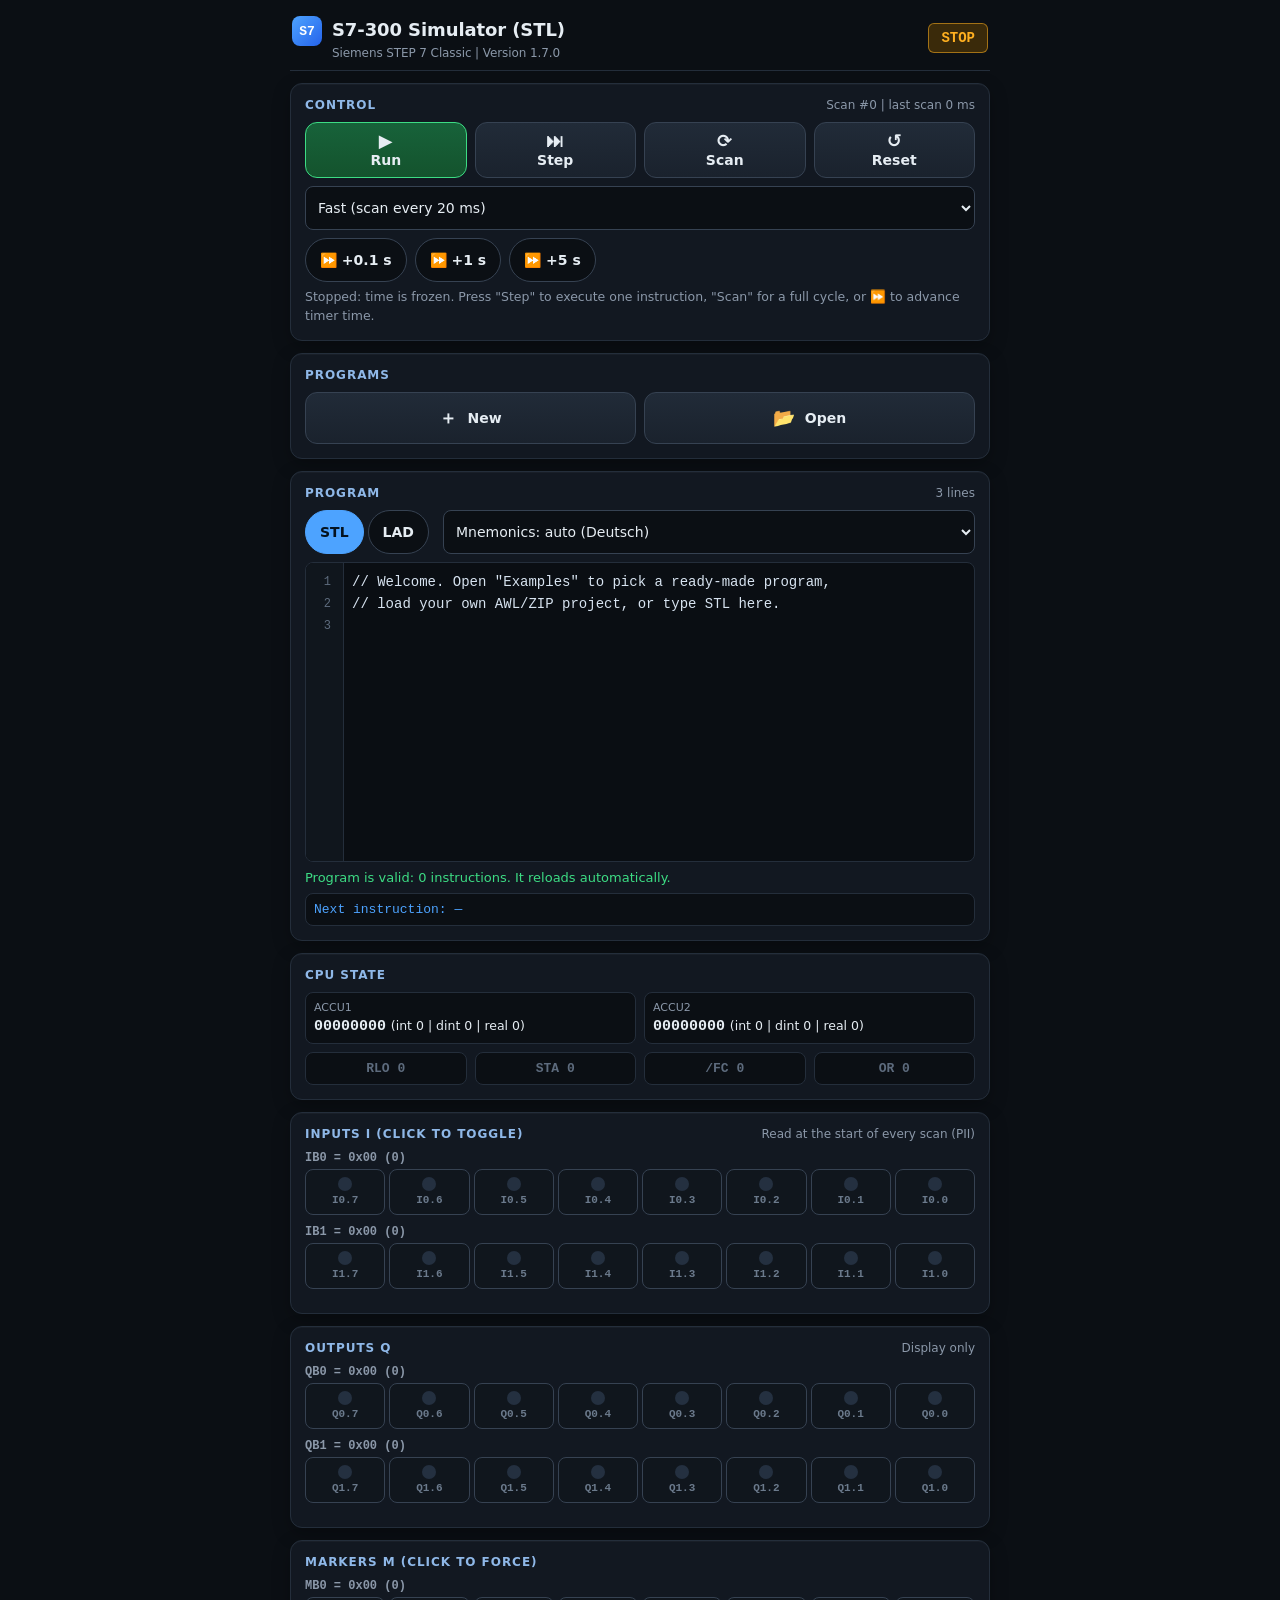
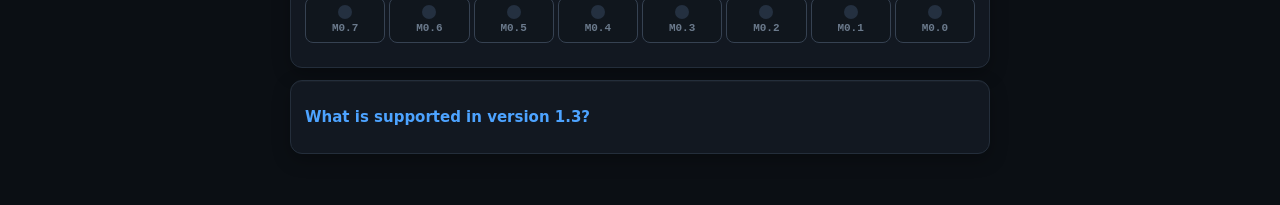
==== commit c97f7a1f: "v1.7.0: UDT support - UDT declarations readable (SUBBLK subtype 1), UDT members inlined into DB layo" ====
--- a/index.html
+++ b/index.html
@@ -176,24 +176,25 @@
 </style>
 </head>
 <body><div id="root"></div>
-<script>(()=>{var Jm=Object.create;var el=Object.defineProperty;var Ym=Object.getOwnPropertyDescriptor;var qm=Object.getOwnPropertyNames;var e0=Object.getPrototypeOf,t0=Object.prototype.hasOwnProperty;var n0=(e,t,n)=>t in e?el(e,t,{enumerable:!0,configurable:!0,writable:!0,value:n}):e[t]=n;var fn=(e,t)=>()=>{try{return t||e((t={exports:{}}).exports,t),t.exports}catch(n){throw t=0,n}};var r0=(e,t,n,r)=>{if(t&&typeof t=="object"||typeof t=="function")for(let i of qm(t))!t0.call(e,i)&&i!==n&&el(e,i,{get:()=>t[i],enumerable:!(r=Ym(t,i))||r.enumerable});return e};var In=(e,t,n)=>(n=e!=null?Jm(e0(e)):{},r0(t||!e||!e.__esModule?el(n,"default",{value:e,enumerable:!0}):n,e));var G=(e,t,n)=>n0(e,typeof t!="symbol"?t+"":t,n);var qu=fn(Z=>{"use strict";var pr=Symbol.for("react.element"),i0=Symbol.for("react.portal"),s0=Symbol.for("react.fragment"),l0=Symbol.for("react.strict_mode"),o0=Symbol.for("react.profiler"),u0=Symbol.for("react.provider"),a0=Symbol.for("react.context"),c0=Symbol.for("react.forward_ref"),f0=Symbol.for("react.suspense"),d0=Symbol.for("react.memo"),m0=Symbol.for("react.lazy"),Wu=Symbol.iterator;function p0(e){return e===null||typeof e!="object"?null:(e=Wu&&e[Wu]||e["@@iterator"],typeof e=="function"?e:null)}var Qu={isMounted:function(){return!1},enqueueForceUpdate:function(){},enqueueReplaceState:function(){},enqueueSetState:function(){}},Ku=Object.assign,Hu={};function An(e,t,n){this.props=e,this.context=t,this.refs=Hu,this.updater=n||Qu}An.prototype.isReactComponent={};An.prototype.setState=function(e,t){if(typeof e!="object"&&typeof e!="function"&&e!=null)throw Error("setState(...): takes an object of state variables to update or a function which returns an object of state variables.");this.updater.enqueueSetState(this,e,t,"setState")};An.prototype.forceUpdate=function(e){this.updater.enqueueForceUpdate(this,e,"forceUpdate")};function Xu(){}Xu.prototype=An.prototype;function nl(e,t,n){this.props=e,this.context=t,this.refs=Hu,this.updater=n||Qu}var rl=nl.prototype=new Xu;rl.constructor=nl;Ku(rl,An.prototype);rl.isPureReactComponent=!0;var Vu=Array.isArray,Zu=Object.prototype.hasOwnProperty,il={current:null},Gu={key:!0,ref:!0,__self:!0,__source:!0};function Ju(e,t,n){var r,i={},s=null,l=null;if(t!=null)for(r in t.ref!==void 0&&(l=t.ref),t.key!==void 0&&(s=""+t.key),t)Zu.call(t,r)&&!Gu.hasOwnProperty(r)&&(i[r]=t[r]);var o=arguments.length-2;if(o===1)i.children=n;else if(1<o){for(var u=Array(o),a=0;a<o;a++)u[a]=arguments[a+2];i.children=u}if(e&&e.defaultProps)for(r in o=e.defaultProps,o)i[r]===void 0&&(i[r]=o[r]);return{$$typeof:pr,type:e,key:s,ref:l,props:i,_owner:il.current}}function h0(e,t){return{$$typeof:pr,type:e.type,key:t,ref:e.ref,props:e.props,_owner:e._owner}}function sl(e){return typeof e=="object"&&e!==null&&e.$$typeof===pr}function g0(e){var t={"=":"=0",":":"=2"};return"$"+e.replace(/[=:]/g,function(n){return t[n]})}var ju=/\/+/g;function tl(e,t){return typeof e=="object"&&e!==null&&e.key!=null?g0(""+e.key):t.toString(36)}function gi(e,t,n,r,i){var s=typeof e;(s==="undefined"||s==="boolean")&&(e=null);var l=!1;if(e===null)l=!0;else switch(s){case"string":case"number":l=!0;break;case"object":switch(e.$$typeof){case pr:case i0:l=!0}}if(l)return l=e,i=i(l),e=r===""?"."+tl(l,0):r,Vu(i)?(n="",e!=null&&(n=e.replace(ju,"$&/")+"/"),gi(i,t,n,"",function(a){return a})):i!=null&&(sl(i)&&(i=h0(i,n+(!i.key||l&&l.key===i.key?"":(""+i.key).replace(ju,"$&/")+"/")+e)),t.push(i)),1;if(l=0,r=r===""?".":r+":",Vu(e))for(var o=0;o<e.length;o++){s=e[o];var u=r+tl(s,o);l+=gi(s,t,n,u,i)}else if(u=p0(e),typeof u=="function")for(e=u.call(e),o=0;!(s=e.next()).done;)s=s.value,u=r+tl(s,o++),l+=gi(s,t,n,u,i);else if(s==="object")throw t=String(e),Error("Objects are not valid as a React child (found: "+(t==="[object Object]"?"object with keys {"+Object.keys(e).join(", ")+"}":t)+"). If you meant to render a collection of children, use an array instead.");return l}function hi(e,t,n){if(e==null)return e;var r=[],i=0;return gi(e,r,"","",function(s){return t.call(n,s,i++)}),r}function y0(e){if(e._status===-1){var t=e._result;t=t(),t.then(function(n){(e._status===0||e._status===-1)&&(e._status=1,e._result=n)},function(n){(e._status===0||e._status===-1)&&(e._status=2,e._result=n)}),e._status===-1&&(e._status=0,e._result=t)}if(e._status===1)return e._result.default;throw e._result}var Fe={current:null},yi={transition:null},v0={ReactCurrentDispatcher:Fe,ReactCurrentBatchConfig:yi,ReactCurrentOwner:il};function Yu(){throw Error("act(...) is not supported in production builds of React.")}Z.Children={map:hi,forEach:function(e,t,n){hi(e,function(){t.apply(this,arguments)},n)},count:function(e){var t=0;return hi(e,function(){t++}),t},toArray:function(e){return hi(e,function(t){return t})||[]},only:function(e){if(!sl(e))throw Error("React.Children.only expected to receive a single React element child.");return e}};Z.Component=An;Z.Fragment=s0;Z.Profiler=o0;Z.PureComponent=nl;Z.StrictMode=l0;Z.Suspense=f0;Z.__SECRET_INTERNALS_DO_NOT_USE_OR_YOU_WILL_BE_FIRED=v0;Z.act=Yu;Z.cloneElement=function(e,t,n){if(e==null)throw Error("React.cloneElement(...): The argument must be a React element, but you passed "+e+".");var r=Ku({},e.props),i=e.key,s=e.ref,l=e._owner;if(t!=null){if(t.ref!==void 0&&(s=t.ref,l=il.current),t.key!==void 0&&(i=""+t.key),e.type&&e.type.defaultProps)var o=e.type.defaultProps;for(u in t)Zu.call(t,u)&&!Gu.hasOwnProperty(u)&&(r[u]=t[u]===void 0&&o!==void 0?o[u]:t[u])}var u=arguments.length-2;if(u===1)r.children=n;else if(1<u){o=Array(u);for(var a=0;a<u;a++)o[a]=arguments[a+2];r.children=o}return{$$typeof:pr,type:e.type,key:i,ref:s,props:r,_owner:l}};Z.createContext=function(e){return e={$$typeof:a0,_currentValue:e,_currentValue2:e,_threadCount:0,Provider:null,Consumer:null,_defaultValue:null,_globalName:null},e.Provider={$$typeof:u0,_context:e},e.Consumer=e};Z.createElement=Ju;Z.createFactory=function(e){var t=Ju.bind(null,e);return t.type=e,t};Z.createRef=function(){return{current:null}};Z.forwardRef=function(e){return{$$typeof:c0,render:e}};Z.isValidElement=sl;Z.lazy=function(e){return{$$typeof:m0,_payload:{_status:-1,_result:e},_init:y0}};Z.memo=function(e,t){return{$$typeof:d0,type:e,compare:t===void 0?null:t}};Z.startTransition=function(e){var t=yi.transition;yi.transition={};try{e()}finally{yi.transition=t}};Z.unstable_act=Yu;Z.useCallback=function(e,t){return Fe.current.useCallback(e,t)};Z.useContext=function(e){return Fe.current.useContext(e)};Z.useDebugValue=function(){};Z.useDeferredValue=function(e){return Fe.current.useDeferredValue(e)};Z.useEffect=function(e,t){return Fe.current.useEffect(e,t)};Z.useId=function(){return Fe.current.useId()};Z.useImperativeHandle=function(e,t,n){return Fe.current.useImperativeHandle(e,t,n)};Z.useInsertionEffect=function(e,t){return Fe.current.useInsertionEffect(e,t)};Z.useLayoutEffect=function(e,t){return Fe.current.useLayoutEffect(e,t)};Z.useMemo=function(e,t){return Fe.current.useMemo(e,t)};Z.useReducer=function(e,t,n){return Fe.current.useReducer(e,t,n)};Z.useRef=function(e){return Fe.current.useRef(e)};Z.useState=function(e){return Fe.current.useState(e)};Z.useSyncExternalStore=function(e,t,n){return Fe.current.useSyncExternalStore(e,t,n)};Z.useTransition=function(){return Fe.current.useTransition()};Z.version="18.3.1"});var dn=fn((a1,ea)=>{"use strict";ea.exports=qu()});var ca=fn(ie=>{"use strict";function al(e,t){var n=e.length;e.push(t);e:for(;0<n;){var r=n-1>>>1,i=e[r];if(0<vi(i,t))e[r]=t,e[n]=i,n=r;else break e}}function at(e){return e.length===0?null:e[0]}function xi(e){if(e.length===0)return null;var t=e[0],n=e.pop();if(n!==t){e[0]=n;e:for(var r=0,i=e.length,s=i>>>1;r<s;){var l=2*(r+1)-1,o=e[l],u=l+1,a=e[u];if(0>vi(o,n))u<i&&0>vi(a,o)?(e[r]=a,e[u]=n,r=u):(e[r]=o,e[l]=n,r=l);else if(u<i&&0>vi(a,n))e[r]=a,e[u]=n,r=u;else break e}}return t}function vi(e,t){var n=e.sortIndex-t.sortIndex;return n!==0?n:e.id-t.id}typeof performance=="object"&&typeof performance.now=="function"?(ta=performance,ie.unstable_now=function(){return ta.now()}):(ll=Date,na=ll.now(),ie.unstable_now=function(){return ll.now()-na});var ta,ll,na,St=[],Vt=[],S0=1,nt=null,Ae=3,ki=!1,mn=!1,gr=!1,sa=typeof setTimeout=="function"?setTimeout:null,la=typeof clearTimeout=="function"?clearTimeout:null,ra=typeof setImmediate!="undefined"?setImmediate:null;typeof navigator!="undefined"&&navigator.scheduling!==void 0&&navigator.scheduling.isInputPending!==void 0&&navigator.scheduling.isInputPending.bind(navigator.scheduling);function cl(e){for(var t=at(Vt);t!==null;){if(t.callback===null)xi(Vt);else if(t.startTime<=e)xi(Vt),t.sortIndex=t.expirationTime,al(St,t);else break;t=at(Vt)}}function fl(e){if(gr=!1,cl(e),!mn)if(at(St)!==null)mn=!0,ml(dl);else{var t=at(Vt);t!==null&&pl(fl,t.startTime-e)}}function dl(e,t){mn=!1,gr&&(gr=!1,la(yr),yr=-1),ki=!0;var n=Ae;try{for(cl(t),nt=at(St);nt!==null&&(!(nt.expirationTime>t)||e&&!aa());){var r=nt.callback;if(typeof r=="function"){nt.callback=null,Ae=nt.priorityLevel;var i=r(nt.expirationTime<=t);t=ie.unstable_now(),typeof i=="function"?nt.callback=i:nt===at(St)&&xi(St),cl(t)}else xi(St);nt=at(St)}if(nt!==null)var s=!0;else{var l=at(Vt);l!==null&&pl(fl,l.startTime-t),s=!1}return s}finally{nt=null,Ae=n,ki=!1}}var wi=!1,Si=null,yr=-1,oa=5,ua=-1;function aa(){return!(ie.unstable_now()-ua<oa)}function ol(){if(Si!==null){var e=ie.unstable_now();ua=e;var t=!0;try{t=Si(!0,e)}finally{t?hr():(wi=!1,Si=null)}}else wi=!1}var hr;typeof ra=="function"?hr=function(){ra(ol)}:typeof MessageChannel!="undefined"?(ul=new MessageChannel,ia=ul.port2,ul.port1.onmessage=ol,hr=function(){ia.postMessage(null)}):hr=function(){sa(ol,0)};var ul,ia;function ml(e){Si=e,wi||(wi=!0,hr())}function pl(e,t){yr=sa(function(){e(ie.unstable_now())},t)}ie.unstable_IdlePriority=5;ie.unstable_ImmediatePriority=1;ie.unstable_LowPriority=4;ie.unstable_NormalPriority=3;ie.unstable_Profiling=null;ie.unstable_UserBlockingPriority=2;ie.unstable_cancelCallback=function(e){e.callback=null};ie.unstable_continueExecution=function(){mn||ki||(mn=!0,ml(dl))};ie.unstable_forceFrameRate=function(e){0>e||125<e?console.error("forceFrameRate takes a positive int between 0 and 125, forcing frame rates higher than 125 fps is not supported"):oa=0<e?Math.floor(1e3/e):5};ie.unstable_getCurrentPriorityLevel=function(){return Ae};ie.unstable_getFirstCallbackNode=function(){return at(St)};ie.unstable_next=function(e){switch(Ae){case 1:case 2:case 3:var t=3;break;default:t=Ae}var n=Ae;Ae=t;try{return e()}finally{Ae=n}};ie.unstable_pauseExecution=function(){};ie.unstable_requestPaint=function(){};ie.unstable_runWithPriority=function(e,t){switch(e){case 1:case 2:case 3:case 4:case 5:break;default:e=3}var n=Ae;Ae=e;try{return t()}finally{Ae=n}};ie.unstable_scheduleCallback=function(e,t,n){var r=ie.unstable_now();switch(typeof n=="object"&&n!==null?(n=n.delay,n=typeof n=="number"&&0<n?r+n:r):n=r,e){case 1:var i=-1;break;case 2:i=250;break;case 5:i=1073741823;break;case 4:i=1e4;break;default:i=5e3}return i=n+i,e={id:S0++,callback:t,priorityLevel:e,startTime:n,expirationTime:i,sortIndex:-1},n>r?(e.sortIndex=n,al(Vt,e),at(St)===null&&e===at(Vt)&&(gr?(la(yr),yr=-1):gr=!0,pl(fl,n-r))):(e.sortIndex=i,al(St,e),mn||ki||(mn=!0,ml(dl))),e};ie.unstable_shouldYield=aa;ie.unstable_wrapCallback=function(e){var t=Ae;return function(){var n=Ae;Ae=t;try{return e.apply(this,arguments)}finally{Ae=n}}}});var da=fn((f1,fa)=>{"use strict";fa.exports=ca()});var yd=fn(et=>{"use strict";var x0=dn(),Ye=da();function E(e){for(var t="https://reactjs.org/docs/error-decoder.html?invariant="+e,n=1;n<arguments.length;n++)t+="&args[]="+encodeURIComponent(arguments[n]);return"Minified React error #"+e+"; visit "+t+" for the full message or use the non-minified dev environment for full errors and additional helpful warnings."}var Sc=new Set,Rr={};function Ln(e,t){Yn(e,t),Yn(e+"Capture",t)}function Yn(e,t){for(Rr[e]=t,e=0;e<t.length;e++)Sc.add(t[e])}var _t=!(typeof window=="undefined"||typeof window.document=="undefined"||typeof window.document.createElement=="undefined"),Ul=Object.prototype.hasOwnProperty,k0=/^[:A-Z_a-z\u00C0-\u00D6\u00D8-\u00F6\u00F8-\u02FF\u0370-\u037D\u037F-\u1FFF\u200C-\u200D\u2070-\u218F\u2C00-\u2FEF\u3001-\uD7FF\uF900-\uFDCF\uFDF0-\uFFFD][:A-Z_a-z\u00C0-\u00D6\u00D8-\u00F6\u00F8-\u02FF\u0370-\u037D\u037F-\u1FFF\u200C-\u200D\u2070-\u218F\u2C00-\u2FEF\u3001-\uD7FF\uF900-\uFDCF\uFDF0-\uFFFD\-.0-9\u00B7\u0300-\u036F\u203F-\u2040]*$/,ma={},pa={};function w0(e){return Ul.call(pa,e)?!0:Ul.call(ma,e)?!1:k0.test(e)?pa[e]=!0:(ma[e]=!0,!1)}function C0(e,t,n,r){if(n!==null&&n.type===0)return!1;switch(typeof t){case"function":case"symbol":return!0;case"boolean":return r?!1:n!==null?!n.acceptsBooleans:(e=e.toLowerCase().slice(0,5),e!=="data-"&&e!=="aria-");default:return!1}}function N0(e,t,n,r){if(t===null||typeof t=="undefined"||C0(e,t,n,r))return!0;if(r)return!1;if(n!==null)switch(n.type){case 3:return!t;case 4:return t===!1;case 5:return isNaN(t);case 6:return isNaN(t)||1>t}return!1}function $e(e,t,n,r,i,s,l){this.acceptsBooleans=t===2||t===3||t===4,this.attributeName=r,this.attributeNamespace=i,this.mustUseProperty=n,this.propertyName=e,this.type=t,this.sanitizeURL=s,this.removeEmptyString=l}var be={};"children dangerouslySetInnerHTML defaultValue defaultChecked innerHTML suppressContentEditableWarning suppressHydrationWarning style".split(" ").forEach(function(e){be[e]=new $e(e,0,!1,e,null,!1,!1)});[["acceptCharset","accept-charset"],["className","class"],["htmlFor","for"],["httpEquiv","http-equiv"]].forEach(function(e){var t=e[0];be[t]=new $e(t,1,!1,e[1],null,!1,!1)});["contentEditable","draggable","spellCheck","value"].forEach(function(e){be[e]=new $e(e,2,!1,e.toLowerCase(),null,!1,!1)});["autoReverse","externalResourcesRequired","focusable","preserveAlpha"].forEach(function(e){be[e]=new $e(e,2,!1,e,null,!1,!1)});"allowFullScreen async autoFocus autoPlay controls default defer disabled disablePictureInPicture disableRemotePlayback formNoValidate hidden loop noModule noValidate open playsInline readOnly required reversed scoped seamless itemScope".split(" ").forEach(function(e){be[e]=new $e(e,3,!1,e.toLowerCase(),null,!1,!1)});["checked","multiple","muted","selected"].forEach(function(e){be[e]=new $e(e,3,!0,e,null,!1,!1)});["capture","download"].forEach(function(e){be[e]=new $e(e,4,!1,e,null,!1,!1)});["cols","rows","size","span"].forEach(function(e){be[e]=new $e(e,6,!1,e,null,!1,!1)});["rowSpan","start"].forEach(function(e){be[e]=new $e(e,5,!1,e.toLowerCase(),null,!1,!1)});var Io=/[\-:]([a-z])/g;function Ao(e){return e[1].toUpperCase()}"accent-height alignment-baseline arabic-form baseline-shift cap-height clip-path clip-rule color-interpolation color-interpolation-filters color-profile color-rendering dominant-baseline enable-background fill-opacity fill-rule flood-color flood-opacity font-family font-size font-size-adjust font-stretch font-style font-variant font-weight glyph-name glyph-orientation-horizontal glyph-orientation-vertical horiz-adv-x horiz-origin-x image-rendering letter-spacing lighting-color marker-end marker-mid marker-start overline-position overline-thickness paint-order panose-1 pointer-events rendering-intent shape-rendering stop-color stop-opacity strikethrough-position strikethrough-thickness stroke-dasharray stroke-dashoffset stroke-linecap stroke-linejoin stroke-miterlimit stroke-opacity stroke-width text-anchor text-decoration text-rendering underline-position underline-thickness unicode-bidi unicode-range units-per-em v-alphabetic v-hanging v-ideographic v-mathematical vector-effect vert-adv-y vert-origin-x vert-origin-y word-spacing writing-mode xmlns:xlink x-height".split(" ").forEach(function(e){var t=e.replace(Io,Ao);be[t]=new $e(t,1,!1,e,null,!1,!1)});"xlink:actuate xlink:arcrole xlink:role xlink:show xlink:title xlink:type".split(" ").forEach(function(e){var t=e.replace(Io,Ao);be[t]=new $e(t,1,!1,e,"http://www.w3.org/1999/xlink",!1,!1)});["xml:base","xml:lang","xml:space"].forEach(function(e){var t=e.replace(Io,Ao);be[t]=new $e(t,1,!1,e,"http://www.w3.org/XML/1998/namespace",!1,!1)});["tabIndex","crossOrigin"].forEach(function(e){be[e]=new $e(e,1,!1,e.toLowerCase(),null,!1,!1)});be.xlinkHref=new $e("xlinkHref",1,!1,"xlink:href","http://www.w3.org/1999/xlink",!0,!1);["src","href","action","formAction"].forEach(function(e){be[e]=new $e(e,1,!1,e.toLowerCase(),null,!0,!0)});function Bo(e,t,n,r){var i=be.hasOwnProperty(t)?be[t]:null;(i!==null?i.type!==0:r||!(2<t.length)||t[0]!=="o"&&t[0]!=="O"||t[1]!=="n"&&t[1]!=="N")&&(N0(t,n,i,r)&&(n=null),r||i===null?w0(t)&&(n===null?e.removeAttribute(t):e.setAttribute(t,""+n)):i.mustUseProperty?e[i.propertyName]=n===null?i.type===3?!1:"":n:(t=i.attributeName,r=i.attributeNamespace,n===null?e.removeAttribute(t):(i=i.type,n=i===3||i===4&&n===!0?"":""+n,r?e.setAttributeNS(r,t,n):e.setAttribute(t,n))))}var Rt=x0.__SECRET_INTERNALS_DO_NOT_USE_OR_YOU_WILL_BE_FIRED,Ci=Symbol.for("react.element"),Pn=Symbol.for("react.portal"),_n=Symbol.for("react.fragment"),Oo=Symbol.for("react.strict_mode"),Fl=Symbol.for("react.profiler"),xc=Symbol.for("react.provider"),kc=Symbol.for("react.context"),Po=Symbol.for("react.forward_ref"),Rl=Symbol.for("react.suspense"),zl=Symbol.for("react.suspense_list"),_o=Symbol.for("react.memo"),Qt=Symbol.for("react.lazy"),wc=Symbol.for("react.offscreen"),ha=Symbol.iterator;function vr(e){return e===null||typeof e!="object"?null:(e=ha&&e[ha]||e["@@iterator"],typeof e=="function"?e:null)}var pe=Object.assign,hl;function Lr(e){if(hl===void 0)try{throw Error()}catch(n){var t=n.stack.trim().match(/\n( *(at )?)/);hl=t&&t[1]||""}return`
-`+hl+e}var gl=!1;function yl(e,t){if(!e||gl)return"";gl=!0;var n=Error.prepareStackTrace;Error.prepareStackTrace=void 0;try{if(t)if(t=function(){throw Error()},Object.defineProperty(t.prototype,"props",{set:function(){throw Error()}}),typeof Reflect=="object"&&Reflect.construct){try{Reflect.construct(t,[])}catch(a){var r=a}Reflect.construct(e,[],t)}else{try{t.call()}catch(a){r=a}e.call(t.prototype)}else{try{throw Error()}catch(a){r=a}e()}}catch(a){if(a&&r&&typeof a.stack=="string"){for(var i=a.stack.split(`
+<script>(()=>{var Jm=Object.create;var tl=Object.defineProperty;var Ym=Object.getOwnPropertyDescriptor;var qm=Object.getOwnPropertyNames;var e0=Object.getPrototypeOf,n0=Object.prototype.hasOwnProperty;var t0=(e,n,t)=>n in e?tl(e,n,{enumerable:!0,configurable:!0,writable:!0,value:t}):e[n]=t;var ft=(e,n)=>()=>{try{return n||e((n={exports:{}}).exports,n),n.exports}catch(t){throw n=0,t}};var r0=(e,n,t,r)=>{if(n&&typeof n=="object"||typeof n=="function")for(let i of qm(n))!n0.call(e,i)&&i!==t&&tl(e,i,{get:()=>n[i],enumerable:!(r=Ym(n,i))||r.enumerable});return e};var It=(e,n,t)=>(t=e!=null?Jm(e0(e)):{},r0(n||!e||!e.__esModule?tl(t,"default",{value:e,enumerable:!0}):t,e));var J=(e,n,t)=>t0(e,typeof n!="symbol"?n+"":n,t);var na=ft(G=>{"use strict";var pr=Symbol.for("react.element"),i0=Symbol.for("react.portal"),s0=Symbol.for("react.fragment"),l0=Symbol.for("react.strict_mode"),o0=Symbol.for("react.profiler"),u0=Symbol.for("react.provider"),a0=Symbol.for("react.context"),c0=Symbol.for("react.forward_ref"),f0=Symbol.for("react.suspense"),d0=Symbol.for("react.memo"),m0=Symbol.for("react.lazy"),ju=Symbol.iterator;function p0(e){return e===null||typeof e!="object"?null:(e=ju&&e[ju]||e["@@iterator"],typeof e=="function"?e:null)}var Hu={isMounted:function(){return!1},enqueueForceUpdate:function(){},enqueueReplaceState:function(){},enqueueSetState:function(){}},Xu=Object.assign,Zu={};function Ot(e,n,t){this.props=e,this.context=n,this.refs=Zu,this.updater=t||Hu}Ot.prototype.isReactComponent={};Ot.prototype.setState=function(e,n){if(typeof e!="object"&&typeof e!="function"&&e!=null)throw Error("setState(...): takes an object of state variables to update or a function which returns an object of state variables.");this.updater.enqueueSetState(this,e,n,"setState")};Ot.prototype.forceUpdate=function(e){this.updater.enqueueForceUpdate(this,e,"forceUpdate")};function Gu(){}Gu.prototype=Ot.prototype;function il(e,n,t){this.props=e,this.context=n,this.refs=Zu,this.updater=t||Hu}var sl=il.prototype=new Gu;sl.constructor=il;Xu(sl,Ot.prototype);sl.isPureReactComponent=!0;var Qu=Array.isArray,Ju=Object.prototype.hasOwnProperty,ll={current:null},Yu={key:!0,ref:!0,__self:!0,__source:!0};function qu(e,n,t){var r,i={},s=null,l=null;if(n!=null)for(r in n.ref!==void 0&&(l=n.ref),n.key!==void 0&&(s=""+n.key),n)Ju.call(n,r)&&!Yu.hasOwnProperty(r)&&(i[r]=n[r]);var o=arguments.length-2;if(o===1)i.children=t;else if(1<o){for(var u=Array(o),a=0;a<o;a++)u[a]=arguments[a+2];i.children=u}if(e&&e.defaultProps)for(r in o=e.defaultProps,o)i[r]===void 0&&(i[r]=o[r]);return{$$typeof:pr,type:e,key:s,ref:l,props:i,_owner:ll.current}}function h0(e,n){return{$$typeof:pr,type:e.type,key:n,ref:e.ref,props:e.props,_owner:e._owner}}function ol(e){return typeof e=="object"&&e!==null&&e.$$typeof===pr}function g0(e){var n={"=":"=0",":":"=2"};return"$"+e.replace(/[=:]/g,function(t){return n[t]})}var Ku=/\/+/g;function rl(e,n){return typeof e=="object"&&e!==null&&e.key!=null?g0(""+e.key):n.toString(36)}function yi(e,n,t,r,i){var s=typeof e;(s==="undefined"||s==="boolean")&&(e=null);var l=!1;if(e===null)l=!0;else switch(s){case"string":case"number":l=!0;break;case"object":switch(e.$$typeof){case pr:case i0:l=!0}}if(l)return l=e,i=i(l),e=r===""?"."+rl(l,0):r,Qu(i)?(t="",e!=null&&(t=e.replace(Ku,"$&/")+"/"),yi(i,n,t,"",function(a){return a})):i!=null&&(ol(i)&&(i=h0(i,t+(!i.key||l&&l.key===i.key?"":(""+i.key).replace(Ku,"$&/")+"/")+e)),n.push(i)),1;if(l=0,r=r===""?".":r+":",Qu(e))for(var o=0;o<e.length;o++){s=e[o];var u=r+rl(s,o);l+=yi(s,n,t,u,i)}else if(u=p0(e),typeof u=="function")for(e=u.call(e),o=0;!(s=e.next()).done;)s=s.value,u=r+rl(s,o++),l+=yi(s,n,t,u,i);else if(s==="object")throw n=String(e),Error("Objects are not valid as a React child (found: "+(n==="[object Object]"?"object with keys {"+Object.keys(e).join(", ")+"}":n)+"). If you meant to render a collection of children, use an array instead.");return l}function gi(e,n,t){if(e==null)return e;var r=[],i=0;return yi(e,r,"","",function(s){return n.call(t,s,i++)}),r}function y0(e){if(e._status===-1){var n=e._result;n=n(),n.then(function(t){(e._status===0||e._status===-1)&&(e._status=1,e._result=t)},function(t){(e._status===0||e._status===-1)&&(e._status=2,e._result=t)}),e._status===-1&&(e._status=0,e._result=n)}if(e._status===1)return e._result.default;throw e._result}var Re={current:null},vi={transition:null},v0={ReactCurrentDispatcher:Re,ReactCurrentBatchConfig:vi,ReactCurrentOwner:ll};function ea(){throw Error("act(...) is not supported in production builds of React.")}G.Children={map:gi,forEach:function(e,n,t){gi(e,function(){n.apply(this,arguments)},t)},count:function(e){var n=0;return gi(e,function(){n++}),n},toArray:function(e){return gi(e,function(n){return n})||[]},only:function(e){if(!ol(e))throw Error("React.Children.only expected to receive a single React element child.");return e}};G.Component=Ot;G.Fragment=s0;G.Profiler=o0;G.PureComponent=il;G.StrictMode=l0;G.Suspense=f0;G.__SECRET_INTERNALS_DO_NOT_USE_OR_YOU_WILL_BE_FIRED=v0;G.act=ea;G.cloneElement=function(e,n,t){if(e==null)throw Error("React.cloneElement(...): The argument must be a React element, but you passed "+e+".");var r=Xu({},e.props),i=e.key,s=e.ref,l=e._owner;if(n!=null){if(n.ref!==void 0&&(s=n.ref,l=ll.current),n.key!==void 0&&(i=""+n.key),e.type&&e.type.defaultProps)var o=e.type.defaultProps;for(u in n)Ju.call(n,u)&&!Yu.hasOwnProperty(u)&&(r[u]=n[u]===void 0&&o!==void 0?o[u]:n[u])}var u=arguments.length-2;if(u===1)r.children=t;else if(1<u){o=Array(u);for(var a=0;a<u;a++)o[a]=arguments[a+2];r.children=o}return{$$typeof:pr,type:e.type,key:i,ref:s,props:r,_owner:l}};G.createContext=function(e){return e={$$typeof:a0,_currentValue:e,_currentValue2:e,_threadCount:0,Provider:null,Consumer:null,_defaultValue:null,_globalName:null},e.Provider={$$typeof:u0,_context:e},e.Consumer=e};G.createElement=qu;G.createFactory=function(e){var n=qu.bind(null,e);return n.type=e,n};G.createRef=function(){return{current:null}};G.forwardRef=function(e){return{$$typeof:c0,render:e}};G.isValidElement=ol;G.lazy=function(e){return{$$typeof:m0,_payload:{_status:-1,_result:e},_init:y0}};G.memo=function(e,n){return{$$typeof:d0,type:e,compare:n===void 0?null:n}};G.startTransition=function(e){var n=vi.transition;vi.transition={};try{e()}finally{vi.transition=n}};G.unstable_act=ea;G.useCallback=function(e,n){return Re.current.useCallback(e,n)};G.useContext=function(e){return Re.current.useContext(e)};G.useDebugValue=function(){};G.useDeferredValue=function(e){return Re.current.useDeferredValue(e)};G.useEffect=function(e,n){return Re.current.useEffect(e,n)};G.useId=function(){return Re.current.useId()};G.useImperativeHandle=function(e,n,t){return Re.current.useImperativeHandle(e,n,t)};G.useInsertionEffect=function(e,n){return Re.current.useInsertionEffect(e,n)};G.useLayoutEffect=function(e,n){return Re.current.useLayoutEffect(e,n)};G.useMemo=function(e,n){return Re.current.useMemo(e,n)};G.useReducer=function(e,n,t){return Re.current.useReducer(e,n,t)};G.useRef=function(e){return Re.current.useRef(e)};G.useState=function(e){return Re.current.useState(e)};G.useSyncExternalStore=function(e,n,t){return Re.current.useSyncExternalStore(e,n,t)};G.useTransition=function(){return Re.current.useTransition()};G.version="18.3.1"});var dt=ft((c1,ta)=>{"use strict";ta.exports=na()});var da=ft(se=>{"use strict";function fl(e,n){var t=e.length;e.push(n);e:for(;0<t;){var r=t-1>>>1,i=e[r];if(0<Si(i,n))e[r]=n,e[t]=i,t=r;else break e}}function fn(e){return e.length===0?null:e[0]}function ki(e){if(e.length===0)return null;var n=e[0],t=e.pop();if(t!==n){e[0]=t;e:for(var r=0,i=e.length,s=i>>>1;r<s;){var l=2*(r+1)-1,o=e[l],u=l+1,a=e[u];if(0>Si(o,t))u<i&&0>Si(a,o)?(e[r]=a,e[u]=t,r=u):(e[r]=o,e[l]=t,r=l);else if(u<i&&0>Si(a,t))e[r]=a,e[u]=t,r=u;else break e}}return n}function Si(e,n){var t=e.sortIndex-n.sortIndex;return t!==0?t:e.id-n.id}typeof performance=="object"&&typeof performance.now=="function"?(ra=performance,se.unstable_now=function(){return ra.now()}):(ul=Date,ia=ul.now(),se.unstable_now=function(){return ul.now()-ia});var ra,ul,ia,kn=[],jn=[],S0=1,rn=null,Be=3,wi=!1,mt=!1,gr=!1,oa=typeof setTimeout=="function"?setTimeout:null,ua=typeof clearTimeout=="function"?clearTimeout:null,sa=typeof setImmediate!="undefined"?setImmediate:null;typeof navigator!="undefined"&&navigator.scheduling!==void 0&&navigator.scheduling.isInputPending!==void 0&&navigator.scheduling.isInputPending.bind(navigator.scheduling);function dl(e){for(var n=fn(jn);n!==null;){if(n.callback===null)ki(jn);else if(n.startTime<=e)ki(jn),n.sortIndex=n.expirationTime,fl(kn,n);else break;n=fn(jn)}}function ml(e){if(gr=!1,dl(e),!mt)if(fn(kn)!==null)mt=!0,hl(pl);else{var n=fn(jn);n!==null&&gl(ml,n.startTime-e)}}function pl(e,n){mt=!1,gr&&(gr=!1,ua(yr),yr=-1),wi=!0;var t=Be;try{for(dl(n),rn=fn(kn);rn!==null&&(!(rn.expirationTime>n)||e&&!fa());){var r=rn.callback;if(typeof r=="function"){rn.callback=null,Be=rn.priorityLevel;var i=r(rn.expirationTime<=n);n=se.unstable_now(),typeof i=="function"?rn.callback=i:rn===fn(kn)&&ki(kn),dl(n)}else ki(kn);rn=fn(kn)}if(rn!==null)var s=!0;else{var l=fn(jn);l!==null&&gl(ml,l.startTime-n),s=!1}return s}finally{rn=null,Be=t,wi=!1}}var Ci=!1,xi=null,yr=-1,aa=5,ca=-1;function fa(){return!(se.unstable_now()-ca<aa)}function al(){if(xi!==null){var e=se.unstable_now();ca=e;var n=!0;try{n=xi(!0,e)}finally{n?hr():(Ci=!1,xi=null)}}else Ci=!1}var hr;typeof sa=="function"?hr=function(){sa(al)}:typeof MessageChannel!="undefined"?(cl=new MessageChannel,la=cl.port2,cl.port1.onmessage=al,hr=function(){la.postMessage(null)}):hr=function(){oa(al,0)};var cl,la;function hl(e){xi=e,Ci||(Ci=!0,hr())}function gl(e,n){yr=oa(function(){e(se.unstable_now())},n)}se.unstable_IdlePriority=5;se.unstable_ImmediatePriority=1;se.unstable_LowPriority=4;se.unstable_NormalPriority=3;se.unstable_Profiling=null;se.unstable_UserBlockingPriority=2;se.unstable_cancelCallback=function(e){e.callback=null};se.unstable_continueExecution=function(){mt||wi||(mt=!0,hl(pl))};se.unstable_forceFrameRate=function(e){0>e||125<e?console.error("forceFrameRate takes a positive int between 0 and 125, forcing frame rates higher than 125 fps is not supported"):aa=0<e?Math.floor(1e3/e):5};se.unstable_getCurrentPriorityLevel=function(){return Be};se.unstable_getFirstCallbackNode=function(){return fn(kn)};se.unstable_next=function(e){switch(Be){case 1:case 2:case 3:var n=3;break;default:n=Be}var t=Be;Be=n;try{return e()}finally{Be=t}};se.unstable_pauseExecution=function(){};se.unstable_requestPaint=function(){};se.unstable_runWithPriority=function(e,n){switch(e){case 1:case 2:case 3:case 4:case 5:break;default:e=3}var t=Be;Be=e;try{return n()}finally{Be=t}};se.unstable_scheduleCallback=function(e,n,t){var r=se.unstable_now();switch(typeof t=="object"&&t!==null?(t=t.delay,t=typeof t=="number"&&0<t?r+t:r):t=r,e){case 1:var i=-1;break;case 2:i=250;break;case 5:i=1073741823;break;case 4:i=1e4;break;default:i=5e3}return i=t+i,e={id:S0++,callback:n,priorityLevel:e,startTime:t,expirationTime:i,sortIndex:-1},t>r?(e.sortIndex=t,fl(jn,e),fn(kn)===null&&e===fn(jn)&&(gr?(ua(yr),yr=-1):gr=!0,gl(ml,t-r))):(e.sortIndex=i,fl(kn,e),mt||wi||(mt=!0,hl(pl))),e};se.unstable_shouldYield=fa;se.unstable_wrapCallback=function(e){var n=Be;return function(){var t=Be;Be=n;try{return e.apply(this,arguments)}finally{Be=t}}}});var pa=ft((d1,ma)=>{"use strict";ma.exports=da()});var Sd=ft(nn=>{"use strict";var x0=dt(),qe=pa();function E(e){for(var n="https://reactjs.org/docs/error-decoder.html?invariant="+e,t=1;t<arguments.length;t++)n+="&args[]="+encodeURIComponent(arguments[t]);return"Minified React error #"+e+"; visit "+n+" for the full message or use the non-minified dev environment for full errors and additional helpful warnings."}var kc=new Set,Rr={};function Lt(e,n){Yt(e,n),Yt(e+"Capture",n)}function Yt(e,n){for(Rr[e]=n,e=0;e<n.length;e++)kc.add(n[e])}var Mn=!(typeof window=="undefined"||typeof window.document=="undefined"||typeof window.document.createElement=="undefined"),Rl=Object.prototype.hasOwnProperty,k0=/^[:A-Z_a-z\u00C0-\u00D6\u00D8-\u00F6\u00F8-\u02FF\u0370-\u037D\u037F-\u1FFF\u200C-\u200D\u2070-\u218F\u2C00-\u2FEF\u3001-\uD7FF\uF900-\uFDCF\uFDF0-\uFFFD][:A-Z_a-z\u00C0-\u00D6\u00D8-\u00F6\u00F8-\u02FF\u0370-\u037D\u037F-\u1FFF\u200C-\u200D\u2070-\u218F\u2C00-\u2FEF\u3001-\uD7FF\uF900-\uFDCF\uFDF0-\uFFFD\-.0-9\u00B7\u0300-\u036F\u203F-\u2040]*$/,ha={},ga={};function w0(e){return Rl.call(ga,e)?!0:Rl.call(ha,e)?!1:k0.test(e)?ga[e]=!0:(ha[e]=!0,!1)}function C0(e,n,t,r){if(t!==null&&t.type===0)return!1;switch(typeof n){case"function":case"symbol":return!0;case"boolean":return r?!1:t!==null?!t.acceptsBooleans:(e=e.toLowerCase().slice(0,5),e!=="data-"&&e!=="aria-");default:return!1}}function N0(e,n,t,r){if(n===null||typeof n=="undefined"||C0(e,n,t,r))return!0;if(r)return!1;if(t!==null)switch(t.type){case 3:return!n;case 4:return n===!1;case 5:return isNaN(n);case 6:return isNaN(n)||1>n}return!1}function We(e,n,t,r,i,s,l){this.acceptsBooleans=n===2||n===3||n===4,this.attributeName=r,this.attributeNamespace=i,this.mustUseProperty=t,this.propertyName=e,this.type=n,this.sanitizeURL=s,this.removeEmptyString=l}var Oe={};"children dangerouslySetInnerHTML defaultValue defaultChecked innerHTML suppressContentEditableWarning suppressHydrationWarning style".split(" ").forEach(function(e){Oe[e]=new We(e,0,!1,e,null,!1,!1)});[["acceptCharset","accept-charset"],["className","class"],["htmlFor","for"],["httpEquiv","http-equiv"]].forEach(function(e){var n=e[0];Oe[n]=new We(n,1,!1,e[1],null,!1,!1)});["contentEditable","draggable","spellCheck","value"].forEach(function(e){Oe[e]=new We(e,2,!1,e.toLowerCase(),null,!1,!1)});["autoReverse","externalResourcesRequired","focusable","preserveAlpha"].forEach(function(e){Oe[e]=new We(e,2,!1,e,null,!1,!1)});"allowFullScreen async autoFocus autoPlay controls default defer disabled disablePictureInPicture disableRemotePlayback formNoValidate hidden loop noModule noValidate open playsInline readOnly required reversed scoped seamless itemScope".split(" ").forEach(function(e){Oe[e]=new We(e,3,!1,e.toLowerCase(),null,!1,!1)});["checked","multiple","muted","selected"].forEach(function(e){Oe[e]=new We(e,3,!0,e,null,!1,!1)});["capture","download"].forEach(function(e){Oe[e]=new We(e,4,!1,e,null,!1,!1)});["cols","rows","size","span"].forEach(function(e){Oe[e]=new We(e,6,!1,e,null,!1,!1)});["rowSpan","start"].forEach(function(e){Oe[e]=new We(e,5,!1,e.toLowerCase(),null,!1,!1)});var Ao=/[\-:]([a-z])/g;function Bo(e){return e[1].toUpperCase()}"accent-height alignment-baseline arabic-form baseline-shift cap-height clip-path clip-rule color-interpolation color-interpolation-filters color-profile color-rendering dominant-baseline enable-background fill-opacity fill-rule flood-color flood-opacity font-family font-size font-size-adjust font-stretch font-style font-variant font-weight glyph-name glyph-orientation-horizontal glyph-orientation-vertical horiz-adv-x horiz-origin-x image-rendering letter-spacing lighting-color marker-end marker-mid marker-start overline-position overline-thickness paint-order panose-1 pointer-events rendering-intent shape-rendering stop-color stop-opacity strikethrough-position strikethrough-thickness stroke-dasharray stroke-dashoffset stroke-linecap stroke-linejoin stroke-miterlimit stroke-opacity stroke-width text-anchor text-decoration text-rendering underline-position underline-thickness unicode-bidi unicode-range units-per-em v-alphabetic v-hanging v-ideographic v-mathematical vector-effect vert-adv-y vert-origin-x vert-origin-y word-spacing writing-mode xmlns:xlink x-height".split(" ").forEach(function(e){var n=e.replace(Ao,Bo);Oe[n]=new We(n,1,!1,e,null,!1,!1)});"xlink:actuate xlink:arcrole xlink:role xlink:show xlink:title xlink:type".split(" ").forEach(function(e){var n=e.replace(Ao,Bo);Oe[n]=new We(n,1,!1,e,"http://www.w3.org/1999/xlink",!1,!1)});["xml:base","xml:lang","xml:space"].forEach(function(e){var n=e.replace(Ao,Bo);Oe[n]=new We(n,1,!1,e,"http://www.w3.org/XML/1998/namespace",!1,!1)});["tabIndex","crossOrigin"].forEach(function(e){Oe[e]=new We(e,1,!1,e.toLowerCase(),null,!1,!1)});Oe.xlinkHref=new We("xlinkHref",1,!1,"xlink:href","http://www.w3.org/1999/xlink",!0,!1);["src","href","action","formAction"].forEach(function(e){Oe[e]=new We(e,1,!1,e.toLowerCase(),null,!0,!0)});function Po(e,n,t,r){var i=Oe.hasOwnProperty(n)?Oe[n]:null;(i!==null?i.type!==0:r||!(2<n.length)||n[0]!=="o"&&n[0]!=="O"||n[1]!=="n"&&n[1]!=="N")&&(N0(n,t,i,r)&&(t=null),r||i===null?w0(n)&&(t===null?e.removeAttribute(n):e.setAttribute(n,""+t)):i.mustUseProperty?e[i.propertyName]=t===null?i.type===3?!1:"":t:(n=i.attributeName,r=i.attributeNamespace,t===null?e.removeAttribute(n):(i=i.type,t=i===3||i===4&&t===!0?"":""+t,r?e.setAttributeNS(r,n,t):e.setAttribute(n,t))))}var zn=x0.__SECRET_INTERNALS_DO_NOT_USE_OR_YOU_WILL_BE_FIRED,Ni=Symbol.for("react.element"),Pt=Symbol.for("react.portal"),_t=Symbol.for("react.fragment"),_o=Symbol.for("react.strict_mode"),zl=Symbol.for("react.profiler"),wc=Symbol.for("react.provider"),Cc=Symbol.for("react.context"),Mo=Symbol.for("react.forward_ref"),$l=Symbol.for("react.suspense"),Wl=Symbol.for("react.suspense_list"),Uo=Symbol.for("react.memo"),Kn=Symbol.for("react.lazy"),Nc=Symbol.for("react.offscreen"),ya=Symbol.iterator;function vr(e){return e===null||typeof e!="object"?null:(e=ya&&e[ya]||e["@@iterator"],typeof e=="function"?e:null)}var he=Object.assign,yl;function Lr(e){if(yl===void 0)try{throw Error()}catch(t){var n=t.stack.trim().match(/\n( *(at )?)/);yl=n&&n[1]||""}return`
+`+yl+e}var vl=!1;function Sl(e,n){if(!e||vl)return"";vl=!0;var t=Error.prepareStackTrace;Error.prepareStackTrace=void 0;try{if(n)if(n=function(){throw Error()},Object.defineProperty(n.prototype,"props",{set:function(){throw Error()}}),typeof Reflect=="object"&&Reflect.construct){try{Reflect.construct(n,[])}catch(a){var r=a}Reflect.construct(e,[],n)}else{try{n.call()}catch(a){r=a}e.call(n.prototype)}else{try{throw Error()}catch(a){r=a}e()}}catch(a){if(a&&r&&typeof a.stack=="string"){for(var i=a.stack.split(`
 `),s=r.stack.split(`
 `),l=i.length-1,o=s.length-1;1<=l&&0<=o&&i[l]!==s[o];)o--;for(;1<=l&&0<=o;l--,o--)if(i[l]!==s[o]){if(l!==1||o!==1)do if(l--,o--,0>o||i[l]!==s[o]){var u=`
-`+i[l].replace(" at new "," at ");return e.displayName&&u.includes("<anonymous>")&&(u=u.replace("<anonymous>",e.displayName)),u}while(1<=l&&0<=o);break}}}finally{gl=!1,Error.prepareStackTrace=n}return(e=e?e.displayName||e.name:"")?Lr(e):""}function T0(e){switch(e.tag){case 5:return Lr(e.type);case 16:return Lr("Lazy");case 13:return Lr("Suspense");case 19:return Lr("SuspenseList");case 0:case 2:case 15:return e=yl(e.type,!1),e;case 11:return e=yl(e.type.render,!1),e;case 1:return e=yl(e.type,!0),e;default:return""}}function $l(e){if(e==null)return null;if(typeof e=="function")return e.displayName||e.name||null;if(typeof e=="string")return e;switch(e){case _n:return"Fragment";case Pn:return"Portal";case Fl:return"Profiler";case Oo:return"StrictMode";case Rl:return"Suspense";case zl:return"SuspenseList"}if(typeof e=="object")switch(e.$$typeof){case kc:return(e.displayName||"Context")+".Consumer";case xc:return(e._context.displayName||"Context")+".Provider";case Po:var t=e.render;return e=e.displayName,e||(e=t.displayName||t.name||"",e=e!==""?"ForwardRef("+e+")":"ForwardRef"),e;case _o:return t=e.displayName||null,t!==null?t:$l(e.type)||"Memo";case Qt:t=e._payload,e=e._init;try{return $l(e(t))}catch{}}return null}function L0(e){var t=e.type;switch(e.tag){case 24:return"Cache";case 9:return(t.displayName||"Context")+".Consumer";case 10:return(t._context.displayName||"Context")+".Provider";case 18:return"DehydratedFragment";case 11:return e=t.render,e=e.displayName||e.name||"",t.displayName||(e!==""?"ForwardRef("+e+")":"ForwardRef");case 7:return"Fragment";case 5:return t;case 4:return"Portal";case 3:return"Root";case 6:return"Text";case 16:return $l(t);case 8:return t===Oo?"StrictMode":"Mode";case 22:return"Offscreen";case 12:return"Profiler";case 21:return"Scope";case 13:return"Suspense";case 19:return"SuspenseList";case 25:return"TracingMarker";case 1:case 0:case 17:case 2:case 14:case 15:if(typeof t=="function")return t.displayName||t.name||null;if(typeof t=="string")return t}return null}function ln(e){switch(typeof e){case"boolean":case"number":case"string":case"undefined":return e;case"object":return e;default:return""}}function Cc(e){var t=e.type;return(e=e.nodeName)&&e.toLowerCase()==="input"&&(t==="checkbox"||t==="radio")}function D0(e){var t=Cc(e)?"checked":"value",n=Object.getOwnPropertyDescriptor(e.constructor.prototype,t),r=""+e[t];if(!e.hasOwnProperty(t)&&typeof n!="undefined"&&typeof n.get=="function"&&typeof n.set=="function"){var i=n.get,s=n.set;return Object.defineProperty(e,t,{configurable:!0,get:function(){return i.call(this)},set:function(l){r=""+l,s.call(this,l)}}),Object.defineProperty(e,t,{enumerable:n.enumerable}),{getValue:function(){return r},setValue:function(l){r=""+l},stopTracking:function(){e._valueTracker=null,delete e[t]}}}}function Ni(e){e._valueTracker||(e._valueTracker=D0(e))}function Nc(e){if(!e)return!1;var t=e._valueTracker;if(!t)return!0;var n=t.getValue(),r="";return e&&(r=Cc(e)?e.checked?"true":"false":e.value),e=r,e!==n?(t.setValue(e),!0):!1}function Yi(e){if(e=e||(typeof document!="undefined"?document:void 0),typeof e=="undefined")return null;try{return e.activeElement||e.body}catch{return e.body}}function Wl(e,t){var n=t.checked;return pe({},t,{defaultChecked:void 0,defaultValue:void 0,value:void 0,checked:n!=null?n:e._wrapperState.initialChecked})}function ga(e,t){var n=t.defaultValue==null?"":t.defaultValue,r=t.checked!=null?t.checked:t.defaultChecked;n=ln(t.value!=null?t.value:n),e._wrapperState={initialChecked:r,initialValue:n,controlled:t.type==="checkbox"||t.type==="radio"?t.checked!=null:t.value!=null}}function Tc(e,t){t=t.checked,t!=null&&Bo(e,"checked",t,!1)}function Vl(e,t){Tc(e,t);var n=ln(t.value),r=t.type;if(n!=null)r==="number"?(n===0&&e.value===""||e.value!=n)&&(e.value=""+n):e.value!==""+n&&(e.value=""+n);else if(r==="submit"||r==="reset"){e.removeAttribute("value");return}t.hasOwnProperty("value")?jl(e,t.type,n):t.hasOwnProperty("defaultValue")&&jl(e,t.type,ln(t.defaultValue)),t.checked==null&&t.defaultChecked!=null&&(e.defaultChecked=!!t.defaultChecked)}function ya(e,t,n){if(t.hasOwnProperty("value")||t.hasOwnProperty("defaultValue")){var r=t.type;if(!(r!=="submit"&&r!=="reset"||t.value!==void 0&&t.value!==null))return;t=""+e._wrapperState.initialValue,n||t===e.value||(e.value=t),e.defaultValue=t}n=e.name,n!==""&&(e.name=""),e.defaultChecked=!!e._wrapperState.initialChecked,n!==""&&(e.name=n)}function jl(e,t,n){(t!=="number"||Yi(e.ownerDocument)!==e)&&(n==null?e.defaultValue=""+e._wrapperState.initialValue:e.defaultValue!==""+n&&(e.defaultValue=""+n))}var Dr=Array.isArray;function Kn(e,t,n,r){if(e=e.options,t){t={};for(var i=0;i<n.length;i++)t["$"+n[i]]=!0;for(n=0;n<e.length;n++)i=t.hasOwnProperty("$"+e[n].value),e[n].selected!==i&&(e[n].selected=i),i&&r&&(e[n].defaultSelected=!0)}else{for(n=""+ln(n),t=null,i=0;i<e.length;i++){if(e[i].value===n){e[i].selected=!0,r&&(e[i].defaultSelected=!0);return}t!==null||e[i].disabled||(t=e[i])}t!==null&&(t.selected=!0)}}function Ql(e,t){if(t.dangerouslySetInnerHTML!=null)throw Error(E(91));return pe({},t,{value:void 0,defaultValue:void 0,children:""+e._wrapperState.initialValue})}function va(e,t){var n=t.value;if(n==null){if(n=t.children,t=t.defaultValue,n!=null){if(t!=null)throw Error(E(92));if(Dr(n)){if(1<n.length)throw Error(E(93));n=n[0]}t=n}t==null&&(t=""),n=t}e._wrapperState={initialValue:ln(n)}}function Lc(e,t){var n=ln(t.value),r=ln(t.defaultValue);n!=null&&(n=""+n,n!==e.value&&(e.value=n),t.defaultValue==null&&e.defaultValue!==n&&(e.defaultValue=n)),r!=null&&(e.defaultValue=""+r)}function Sa(e){var t=e.textContent;t===e._wrapperState.initialValue&&t!==""&&t!==null&&(e.value=t)}function Dc(e){switch(e){case"svg":return"http://www.w3.org/2000/svg";case"math":return"http://www.w3.org/1998/Math/MathML";default:return"http://www.w3.org/1999/xhtml"}}function Kl(e,t){return e==null||e==="http://www.w3.org/1999/xhtml"?Dc(t):e==="http://www.w3.org/2000/svg"&&t==="foreignObject"?"http://www.w3.org/1999/xhtml":e}var Ti,Ec=(function(e){return typeof MSApp!="undefined"&&MSApp.execUnsafeLocalFunction?function(t,n,r,i){MSApp.execUnsafeLocalFunction(function(){return e(t,n,r,i)})}:e})(function(e,t){if(e.namespaceURI!=="http://www.w3.org/2000/svg"||"innerHTML"in e)e.innerHTML=t;else{for(Ti=Ti||document.createElement("div"),Ti.innerHTML="<svg>"+t.valueOf().toString()+"</svg>",t=Ti.firstChild;e.firstChild;)e.removeChild(e.firstChild);for(;t.firstChild;)e.appendChild(t.firstChild)}});function zr(e,t){if(t){var n=e.firstChild;if(n&&n===e.lastChild&&n.nodeType===3){n.nodeValue=t;return}}e.textContent=t}var Ir={animationIterationCount:!0,aspectRatio:!0,borderImageOutset:!0,borderImageSlice:!0,borderImageWidth:!0,boxFlex:!0,boxFlexGroup:!0,boxOrdinalGroup:!0,columnCount:!0,columns:!0,flex:!0,flexGrow:!0,flexPositive:!0,flexShrink:!0,flexNegative:!0,flexOrder:!0,gridArea:!0,gridRow:!0,gridRowEnd:!0,gridRowSpan:!0,gridRowStart:!0,gridColumn:!0,gridColumnEnd:!0,gridColumnSpan:!0,gridColumnStart:!0,fontWeight:!0,lineClamp:!0,lineHeight:!0,opacity:!0,order:!0,orphans:!0,tabSize:!0,widows:!0,zIndex:!0,zoom:!0,fillOpacity:!0,floodOpacity:!0,stopOpacity:!0,strokeDasharray:!0,strokeDashoffset:!0,strokeMiterlimit:!0,strokeOpacity:!0,strokeWidth:!0},E0=["Webkit","ms","Moz","O"];Object.keys(Ir).forEach(function(e){E0.forEach(function(t){t=t+e.charAt(0).toUpperCase()+e.substring(1),Ir[t]=Ir[e]})});function bc(e,t,n){return t==null||typeof t=="boolean"||t===""?"":n||typeof t!="number"||t===0||Ir.hasOwnProperty(e)&&Ir[e]?(""+t).trim():t+"px"}function Ic(e,t){e=e.style;for(var n in t)if(t.hasOwnProperty(n)){var r=n.indexOf("--")===0,i=bc(n,t[n],r);n==="float"&&(n="cssFloat"),r?e.setProperty(n,i):e[n]=i}}var b0=pe({menuitem:!0},{area:!0,base:!0,br:!0,col:!0,embed:!0,hr:!0,img:!0,input:!0,keygen:!0,link:!0,meta:!0,param:!0,source:!0,track:!0,wbr:!0});function Hl(e,t){if(t){if(b0[e]&&(t.children!=null||t.dangerouslySetInnerHTML!=null))throw Error(E(137,e));if(t.dangerouslySetInnerHTML!=null){if(t.children!=null)throw Error(E(60));if(typeof t.dangerouslySetInnerHTML!="object"||!("__html"in t.dangerouslySetInnerHTML))throw Error(E(61))}if(t.style!=null&&typeof t.style!="object")throw Error(E(62))}}function Xl(e,t){if(e.indexOf("-")===-1)return typeof t.is=="string";switch(e){case"annotation-xml":case"color-profile":case"font-face":case"font-face-src":case"font-face-uri":case"font-face-format":case"font-face-name":case"missing-glyph":return!1;default:return!0}}var Zl=null;function Mo(e){return e=e.target||e.srcElement||window,e.correspondingUseElement&&(e=e.correspondingUseElement),e.nodeType===3?e.parentNode:e}var Gl=null,Hn=null,Xn=null;function xa(e){if(e=ii(e)){if(typeof Gl!="function")throw Error(E(280));var t=e.stateNode;t&&(t=Ls(t),Gl(e.stateNode,e.type,t))}}function Ac(e){Hn?Xn?Xn.push(e):Xn=[e]:Hn=e}function Bc(){if(Hn){var e=Hn,t=Xn;if(Xn=Hn=null,xa(e),t)for(e=0;e<t.length;e++)xa(t[e])}}function Oc(e,t){return e(t)}function Pc(){}var vl=!1;function _c(e,t,n){if(vl)return e(t,n);vl=!0;try{return Oc(e,t,n)}finally{vl=!1,(Hn!==null||Xn!==null)&&(Pc(),Bc())}}function $r(e,t){var n=e.stateNode;if(n===null)return null;var r=Ls(n);if(r===null)return null;n=r[t];e:switch(t){case"onClick":case"onClickCapture":case"onDoubleClick":case"onDoubleClickCapture":case"onMouseDown":case"onMouseDownCapture":case"onMouseMove":case"onMouseMoveCapture":case"onMouseUp":case"onMouseUpCapture":case"onMouseEnter":(r=!r.disabled)||(e=e.type,r=!(e==="button"||e==="input"||e==="select"||e==="textarea")),e=!r;break e;default:e=!1}if(e)return null;if(n&&typeof n!="function")throw Error(E(231,t,typeof n));return n}var Jl=!1;if(_t)try{Bn={},Object.defineProperty(Bn,"passive",{get:function(){Jl=!0}}),window.addEventListener("test",Bn,Bn),window.removeEventListener("test",Bn,Bn)}catch{Jl=!1}var Bn;function I0(e,t,n,r,i,s,l,o,u){var a=Array.prototype.slice.call(arguments,3);try{t.apply(n,a)}catch(c){this.onError(c)}}var Ar=!1,qi=null,es=!1,Yl=null,A0={onError:function(e){Ar=!0,qi=e}};function B0(e,t,n,r,i,s,l,o,u){Ar=!1,qi=null,I0.apply(A0,arguments)}function O0(e,t,n,r,i,s,l,o,u){if(B0.apply(this,arguments),Ar){if(Ar){var a=qi;Ar=!1,qi=null}else throw Error(E(198));es||(es=!0,Yl=a)}}function Dn(e){var t=e,n=e;if(e.alternate)for(;t.return;)t=t.return;else{e=t;do t=e,(t.flags&4098)!==0&&(n=t.return),e=t.return;while(e)}return t.tag===3?n:null}function Mc(e){if(e.tag===13){var t=e.memoizedState;if(t===null&&(e=e.alternate,e!==null&&(t=e.memoizedState)),t!==null)return t.dehydrated}return null}function ka(e){if(Dn(e)!==e)throw Error(E(188))}function P0(e){var t=e.alternate;if(!t){if(t=Dn(e),t===null)throw Error(E(188));return t!==e?null:e}for(var n=e,r=t;;){var i=n.return;if(i===null)break;var s=i.alternate;if(s===null){if(r=i.return,r!==null){n=r;continue}break}if(i.child===s.child){for(s=i.child;s;){if(s===n)return ka(i),e;if(s===r)return ka(i),t;s=s.sibling}throw Error(E(188))}if(n.return!==r.return)n=i,r=s;else{for(var l=!1,o=i.child;o;){if(o===n){l=!0,n=i,r=s;break}if(o===r){l=!0,r=i,n=s;break}o=o.sibling}if(!l){for(o=s.child;o;){if(o===n){l=!0,n=s,r=i;break}if(o===r){l=!0,r=s,n=i;break}o=o.sibling}if(!l)throw Error(E(189))}}if(n.alternate!==r)throw Error(E(190))}if(n.tag!==3)throw Error(E(188));return n.stateNode.current===n?e:t}function Uc(e){return e=P0(e),e!==null?Fc(e):null}function Fc(e){if(e.tag===5||e.tag===6)return e;for(e=e.child;e!==null;){var t=Fc(e);if(t!==null)return t;e=e.sibling}return null}var Rc=Ye.unstable_scheduleCallback,wa=Ye.unstable_cancelCallback,_0=Ye.unstable_shouldYield,M0=Ye.unstable_requestPaint,ye=Ye.unstable_now,U0=Ye.unstable_getCurrentPriorityLevel,Uo=Ye.unstable_ImmediatePriority,zc=Ye.unstable_UserBlockingPriority,ts=Ye.unstable_NormalPriority,F0=Ye.unstable_LowPriority,$c=Ye.unstable_IdlePriority,ws=null,Ct=null;function R0(e){if(Ct&&typeof Ct.onCommitFiberRoot=="function")try{Ct.onCommitFiberRoot(ws,e,void 0,(e.current.flags&128)===128)}catch{}}var pt=Math.clz32?Math.clz32:W0,z0=Math.log,$0=Math.LN2;function W0(e){return e>>>=0,e===0?32:31-(z0(e)/$0|0)|0}var Li=64,Di=4194304;function Er(e){switch(e&-e){case 1:return 1;case 2:return 2;case 4:return 4;case 8:return 8;case 16:return 16;case 32:return 32;case 64:case 128:case 256:case 512:case 1024:case 2048:case 4096:case 8192:case 16384:case 32768:case 65536:case 131072:case 262144:case 524288:case 1048576:case 2097152:return e&4194240;case 4194304:case 8388608:case 16777216:case 33554432:case 67108864:return e&130023424;case 134217728:return 134217728;case 268435456:return 268435456;case 536870912:return 536870912;case 1073741824:return 1073741824;default:return e}}function ns(e,t){var n=e.pendingLanes;if(n===0)return 0;var r=0,i=e.suspendedLanes,s=e.pingedLanes,l=n&268435455;if(l!==0){var o=l&~i;o!==0?r=Er(o):(s&=l,s!==0&&(r=Er(s)))}else l=n&~i,l!==0?r=Er(l):s!==0&&(r=Er(s));if(r===0)return 0;if(t!==0&&t!==r&&(t&i)===0&&(i=r&-r,s=t&-t,i>=s||i===16&&(s&4194240)!==0))return t;if((r&4)!==0&&(r|=n&16),t=e.entangledLanes,t!==0)for(e=e.entanglements,t&=r;0<t;)n=31-pt(t),i=1<<n,r|=e[n],t&=~i;return r}function V0(e,t){switch(e){case 1:case 2:case 4:return t+250;case 8:case 16:case 32:case 64:case 128:case 256:case 512:case 1024:case 2048:case 4096:case 8192:case 16384:case 32768:case 65536:case 131072:case 262144:case 524288:case 1048576:case 2097152:return t+5e3;case 4194304:case 8388608:case 16777216:case 33554432:case 67108864:return-1;case 134217728:case 268435456:case 536870912:case 1073741824:return-1;default:return-1}}function j0(e,t){for(var n=e.suspendedLanes,r=e.pingedLanes,i=e.expirationTimes,s=e.pendingLanes;0<s;){var l=31-pt(s),o=1<<l,u=i[l];u===-1?((o&n)===0||(o&r)!==0)&&(i[l]=V0(o,t)):u<=t&&(e.expiredLanes|=o),s&=~o}}function ql(e){return e=e.pendingLanes&-1073741825,e!==0?e:e&1073741824?1073741824:0}function Wc(){var e=Li;return Li<<=1,(Li&4194240)===0&&(Li=64),e}function Sl(e){for(var t=[],n=0;31>n;n++)t.push(e);return t}function ni(e,t,n){e.pendingLanes|=t,t!==536870912&&(e.suspendedLanes=0,e.pingedLanes=0),e=e.eventTimes,t=31-pt(t),e[t]=n}function Q0(e,t){var n=e.pendingLanes&~t;e.pendingLanes=t,e.suspendedLanes=0,e.pingedLanes=0,e.expiredLanes&=t,e.mutableReadLanes&=t,e.entangledLanes&=t,t=e.entanglements;var r=e.eventTimes;for(e=e.expirationTimes;0<n;){var i=31-pt(n),s=1<<i;t[i]=0,r[i]=-1,e[i]=-1,n&=~s}}function Fo(e,t){var n=e.entangledLanes|=t;for(e=e.entanglements;n;){var r=31-pt(n),i=1<<r;i&t|e[r]&t&&(e[r]|=t),n&=~i}}var ee=0;function Vc(e){return e&=-e,1<e?4<e?(e&268435455)!==0?16:536870912:4:1}var jc,Ro,Qc,Kc,Hc,eo=!1,Ei=[],Jt=null,Yt=null,qt=null,Wr=new Map,Vr=new Map,Ht=[],K0="mousedown mouseup touchcancel touchend touchstart auxclick dblclick pointercancel pointerdown pointerup dragend dragstart drop compositionend compositionstart keydown keypress keyup input textInput copy cut paste click change contextmenu reset submit".split(" ");function Ca(e,t){switch(e){case"focusin":case"focusout":Jt=null;break;case"dragenter":case"dragleave":Yt=null;break;case"mouseover":case"mouseout":qt=null;break;case"pointerover":case"pointerout":Wr.delete(t.pointerId);break;case"gotpointercapture":case"lostpointercapture":Vr.delete(t.pointerId)}}function Sr(e,t,n,r,i,s){return e===null||e.nativeEvent!==s?(e={blockedOn:t,domEventName:n,eventSystemFlags:r,nativeEvent:s,targetContainers:[i]},t!==null&&(t=ii(t),t!==null&&Ro(t)),e):(e.eventSystemFlags|=r,t=e.targetContainers,i!==null&&t.indexOf(i)===-1&&t.push(i),e)}function H0(e,t,n,r,i){switch(t){case"focusin":return Jt=Sr(Jt,e,t,n,r,i),!0;case"dragenter":return Yt=Sr(Yt,e,t,n,r,i),!0;case"mouseover":return qt=Sr(qt,e,t,n,r,i),!0;case"pointerover":var s=i.pointerId;return Wr.set(s,Sr(Wr.get(s)||null,e,t,n,r,i)),!0;case"gotpointercapture":return s=i.pointerId,Vr.set(s,Sr(Vr.get(s)||null,e,t,n,r,i)),!0}return!1}function Xc(e){var t=gn(e.target);if(t!==null){var n=Dn(t);if(n!==null){if(t=n.tag,t===13){if(t=Mc(n),t!==null){e.blockedOn=t,Hc(e.priority,function(){Qc(n)});return}}else if(t===3&&n.stateNode.current.memoizedState.isDehydrated){e.blockedOn=n.tag===3?n.stateNode.containerInfo:null;return}}}e.blockedOn=null}function Wi(e){if(e.blockedOn!==null)return!1;for(var t=e.targetContainers;0<t.length;){var n=to(e.domEventName,e.eventSystemFlags,t[0],e.nativeEvent);if(n===null){n=e.nativeEvent;var r=new n.constructor(n.type,n);Zl=r,n.target.dispatchEvent(r),Zl=null}else return t=ii(n),t!==null&&Ro(t),e.blockedOn=n,!1;t.shift()}return!0}function Na(e,t,n){Wi(e)&&n.delete(t)}function X0(){eo=!1,Jt!==null&&Wi(Jt)&&(Jt=null),Yt!==null&&Wi(Yt)&&(Yt=null),qt!==null&&Wi(qt)&&(qt=null),Wr.forEach(Na),Vr.forEach(Na)}function xr(e,t){e.blockedOn===t&&(e.blockedOn=null,eo||(eo=!0,Ye.unstable_scheduleCallback(Ye.unstable_NormalPriority,X0)))}function jr(e){function t(i){return xr(i,e)}if(0<Ei.length){xr(Ei[0],e);for(var n=1;n<Ei.length;n++){var r=Ei[n];r.blockedOn===e&&(r.blockedOn=null)}}for(Jt!==null&&xr(Jt,e),Yt!==null&&xr(Yt,e),qt!==null&&xr(qt,e),Wr.forEach(t),Vr.forEach(t),n=0;n<Ht.length;n++)r=Ht[n],r.blockedOn===e&&(r.blockedOn=null);for(;0<Ht.length&&(n=Ht[0],n.blockedOn===null);)Xc(n),n.blockedOn===null&&Ht.shift()}var Zn=Rt.ReactCurrentBatchConfig,rs=!0;function Z0(e,t,n,r){var i=ee,s=Zn.transition;Zn.transition=null;try{ee=1,zo(e,t,n,r)}finally{ee=i,Zn.transition=s}}function G0(e,t,n,r){var i=ee,s=Zn.transition;Zn.transition=null;try{ee=4,zo(e,t,n,r)}finally{ee=i,Zn.transition=s}}function zo(e,t,n,r){if(rs){var i=to(e,t,n,r);if(i===null)Ll(e,t,r,is,n),Ca(e,r);else if(H0(i,e,t,n,r))r.stopPropagation();else if(Ca(e,r),t&4&&-1<K0.indexOf(e)){for(;i!==null;){var s=ii(i);if(s!==null&&jc(s),s=to(e,t,n,r),s===null&&Ll(e,t,r,is,n),s===i)break;i=s}i!==null&&r.stopPropagation()}else Ll(e,t,r,null,n)}}var is=null;function to(e,t,n,r){if(is=null,e=Mo(r),e=gn(e),e!==null)if(t=Dn(e),t===null)e=null;else if(n=t.tag,n===13){if(e=Mc(t),e!==null)return e;e=null}else if(n===3){if(t.stateNode.current.memoizedState.isDehydrated)return t.tag===3?t.stateNode.containerInfo:null;e=null}else t!==e&&(e=null);return is=e,null}function Zc(e){switch(e){case"cancel":case"click":case"close":case"contextmenu":case"copy":case"cut":case"auxclick":case"dblclick":case"dragend":case"dragstart":case"drop":case"focusin":case"focusout":case"input":case"invalid":case"keydown":case"keypress":case"keyup":case"mousedown":case"mouseup":case"paste":case"pause":case"play":case"pointercancel":case"pointerdown":case"pointerup":case"ratechange":case"reset":case"resize":case"seeked":case"submit":case"touchcancel":case"touchend":case"touchstart":case"volumechange":case"change":case"selectionchange":case"textInput":case"compositionstart":case"compositionend":case"compositionupdate":case"beforeblur":case"afterblur":case"beforeinput":case"blur":case"fullscreenchange":case"focus":case"hashchange":case"popstate":case"select":case"selectstart":return 1;case"drag":case"dragenter":case"dragexit":case"dragleave":case"dragover":case"mousemove":case"mouseout":case"mouseover":case"pointermove":case"pointerout":case"pointerover":case"scroll":case"toggle":case"touchmove":case"wheel":case"mouseenter":case"mouseleave":case"pointerenter":case"pointerleave":return 4;case"message":switch(U0()){case Uo:return 1;case zc:return 4;case ts:case F0:return 16;case $c:return 536870912;default:return 16}default:return 16}}var Zt=null,$o=null,Vi=null;function Gc(){if(Vi)return Vi;var e,t=$o,n=t.length,r,i="value"in Zt?Zt.value:Zt.textContent,s=i.length;for(e=0;e<n&&t[e]===i[e];e++);var l=n-e;for(r=1;r<=l&&t[n-r]===i[s-r];r++);return Vi=i.slice(e,1<r?1-r:void 0)}function ji(e){var t=e.keyCode;return"charCode"in e?(e=e.charCode,e===0&&t===13&&(e=13)):e=t,e===10&&(e=13),32<=e||e===13?e:0}function bi(){return!0}function Ta(){return!1}function qe(e){function t(n,r,i,s,l){this._reactName=n,this._targetInst=i,this.type=r,this.nativeEvent=s,this.target=l,this.currentTarget=null;for(var o in e)e.hasOwnProperty(o)&&(n=e[o],this[o]=n?n(s):s[o]);return this.isDefaultPrevented=(s.defaultPrevented!=null?s.defaultPrevented:s.returnValue===!1)?bi:Ta,this.isPropagationStopped=Ta,this}return pe(t.prototype,{preventDefault:function(){this.defaultPrevented=!0;var n=this.nativeEvent;n&&(n.preventDefault?n.preventDefault():typeof n.returnValue!="unknown"&&(n.returnValue=!1),this.isDefaultPrevented=bi)},stopPropagation:function(){var n=this.nativeEvent;n&&(n.stopPropagation?n.stopPropagation():typeof n.cancelBubble!="unknown"&&(n.cancelBubble=!0),this.isPropagationStopped=bi)},persist:function(){},isPersistent:bi}),t}var sr={eventPhase:0,bubbles:0,cancelable:0,timeStamp:function(e){return e.timeStamp||Date.now()},defaultPrevented:0,isTrusted:0},Wo=qe(sr),ri=pe({},sr,{view:0,detail:0}),J0=qe(ri),xl,kl,kr,Cs=pe({},ri,{screenX:0,screenY:0,clientX:0,clientY:0,pageX:0,pageY:0,ctrlKey:0,shiftKey:0,altKey:0,metaKey:0,getModifierState:Vo,button:0,buttons:0,relatedTarget:function(e){return e.relatedTarget===void 0?e.fromElement===e.srcElement?e.toElement:e.fromElement:e.relatedTarget},movementX:function(e){return"movementX"in e?e.movementX:(e!==kr&&(kr&&e.type==="mousemove"?(xl=e.screenX-kr.screenX,kl=e.screenY-kr.screenY):kl=xl=0,kr=e),xl)},movementY:function(e){return"movementY"in e?e.movementY:kl}}),La=qe(Cs),Y0=pe({},Cs,{dataTransfer:0}),q0=qe(Y0),ep=pe({},ri,{relatedTarget:0}),wl=qe(ep),tp=pe({},sr,{animationName:0,elapsedTime:0,pseudoElement:0}),np=qe(tp),rp=pe({},sr,{clipboardData:function(e){return"clipboardData"in e?e.clipboardData:window.clipboardData}}),ip=qe(rp),sp=pe({},sr,{data:0}),Da=qe(sp),lp={Esc:"Escape",Spacebar:" ",Left:"ArrowLeft",Up:"ArrowUp",Right:"ArrowRight",Down:"ArrowDown",Del:"Delete",Win:"OS",Menu:"ContextMenu",Apps:"ContextMenu",Scroll:"ScrollLock",MozPrintableKey:"Unidentified"},op={8:"Backspace",9:"Tab",12:"Clear",13:"Enter",16:"Shift",17:"Control",18:"Alt",19:"Pause",20:"CapsLock",27:"Escape",32:" ",33:"PageUp",34:"PageDown",35:"End",36:"Home",37:"ArrowLeft",38:"ArrowUp",39:"ArrowRight",40:"ArrowDown",45:"Insert",46:"Delete",112:"F1",113:"F2",114:"F3",115:"F4",116:"F5",117:"F6",118:"F7",119:"F8",120:"F9",121:"F10",122:"F11",123:"F12",144:"NumLock",145:"ScrollLock",224:"Meta"},up={Alt:"altKey",Control:"ctrlKey",Meta:"metaKey",Shift:"shiftKey"};function ap(e){var t=this.nativeEvent;return t.getModifierState?t.getModifierState(e):(e=up[e])?!!t[e]:!1}function Vo(){return ap}var cp=pe({},ri,{key:function(e){if(e.key){var t=lp[e.key]||e.key;if(t!=="Unidentified")return t}return e.type==="keypress"?(e=ji(e),e===13?"Enter":String.fromCharCode(e)):e.type==="keydown"||e.type==="keyup"?op[e.keyCode]||"Unidentified":""},code:0,location:0,ctrlKey:0,shiftKey:0,altKey:0,metaKey:0,repeat:0,locale:0,getModifierState:Vo,charCode:function(e){return e.type==="keypress"?ji(e):0},keyCode:function(e){return e.type==="keydown"||e.type==="keyup"?e.keyCode:0},which:function(e){return e.type==="keypress"?ji(e):e.type==="keydown"||e.type==="keyup"?e.keyCode:0}}),fp=qe(cp),dp=pe({},Cs,{pointerId:0,width:0,height:0,pressure:0,tangentialPressure:0,tiltX:0,tiltY:0,twist:0,pointerType:0,isPrimary:0}),Ea=qe(dp),mp=pe({},ri,{touches:0,targetTouches:0,changedTouches:0,altKey:0,metaKey:0,ctrlKey:0,shiftKey:0,getModifierState:Vo}),pp=qe(mp),hp=pe({},sr,{propertyName:0,elapsedTime:0,pseudoElement:0}),gp=qe(hp),yp=pe({},Cs,{deltaX:function(e){return"deltaX"in e?e.deltaX:"wheelDeltaX"in e?-e.wheelDeltaX:0},deltaY:function(e){return"deltaY"in e?e.deltaY:"wheelDeltaY"in e?-e.wheelDeltaY:"wheelDelta"in e?-e.wheelDelta:0},deltaZ:0,deltaMode:0}),vp=qe(yp),Sp=[9,13,27,32],jo=_t&&"CompositionEvent"in window,Br=null;_t&&"documentMode"in document&&(Br=document.documentMode);var xp=_t&&"TextEvent"in window&&!Br,Jc=_t&&(!jo||Br&&8<Br&&11>=Br),ba=" ",Ia=!1;function Yc(e,t){switch(e){case"keyup":return Sp.indexOf(t.keyCode)!==-1;case"keydown":return t.keyCode!==229;case"keypress":case"mousedown":case"focusout":return!0;default:return!1}}function qc(e){return e=e.detail,typeof e=="object"&&"data"in e?e.data:null}var Mn=!1;function kp(e,t){switch(e){case"compositionend":return qc(t);case"keypress":return t.which!==32?null:(Ia=!0,ba);case"textInput":return e=t.data,e===ba&&Ia?null:e;default:return null}}function wp(e,t){if(Mn)return e==="compositionend"||!jo&&Yc(e,t)?(e=Gc(),Vi=$o=Zt=null,Mn=!1,e):null;switch(e){case"paste":return null;case"keypress":if(!(t.ctrlKey||t.altKey||t.metaKey)||t.ctrlKey&&t.altKey){if(t.char&&1<t.char.length)return t.char;if(t.which)return String.fromCharCode(t.which)}return null;case"compositionend":return Jc&&t.locale!=="ko"?null:t.data;default:return null}}var Cp={color:!0,date:!0,datetime:!0,"datetime-local":!0,email:!0,month:!0,number:!0,password:!0,range:!0,search:!0,tel:!0,text:!0,time:!0,url:!0,week:!0};function Aa(e){var t=e&&e.nodeName&&e.nodeName.toLowerCase();return t==="input"?!!Cp[e.type]:t==="textarea"}function ef(e,t,n,r){Ac(r),t=ss(t,"onChange"),0<t.length&&(n=new Wo("onChange","change",null,n,r),e.push({event:n,listeners:t}))}var Or=null,Qr=null;function Np(e){df(e,0)}function Ns(e){var t=Rn(e);if(Nc(t))return e}function Tp(e,t){if(e==="change")return t}var tf=!1;_t&&(_t?(Ai="oninput"in document,Ai||(Cl=document.createElement("div"),Cl.setAttribute("oninput","return;"),Ai=typeof Cl.oninput=="function"),Ii=Ai):Ii=!1,tf=Ii&&(!document.documentMode||9<document.documentMode));var Ii,Ai,Cl;function Ba(){Or&&(Or.detachEvent("onpropertychange",nf),Qr=Or=null)}function nf(e){if(e.propertyName==="value"&&Ns(Qr)){var t=[];ef(t,Qr,e,Mo(e)),_c(Np,t)}}function Lp(e,t,n){e==="focusin"?(Ba(),Or=t,Qr=n,Or.attachEvent("onpropertychange",nf)):e==="focusout"&&Ba()}function Dp(e){if(e==="selectionchange"||e==="keyup"||e==="keydown")return Ns(Qr)}function Ep(e,t){if(e==="click")return Ns(t)}function bp(e,t){if(e==="input"||e==="change")return Ns(t)}function Ip(e,t){return e===t&&(e!==0||1/e===1/t)||e!==e&&t!==t}var gt=typeof Object.is=="function"?Object.is:Ip;function Kr(e,t){if(gt(e,t))return!0;if(typeof e!="object"||e===null||typeof t!="object"||t===null)return!1;var n=Object.keys(e),r=Object.keys(t);if(n.length!==r.length)return!1;for(r=0;r<n.length;r++){var i=n[r];if(!Ul.call(t,i)||!gt(e[i],t[i]))return!1}return!0}function Oa(e){for(;e&&e.firstChild;)e=e.firstChild;return e}function Pa(e,t){var n=Oa(e);e=0;for(var r;n;){if(n.nodeType===3){if(r=e+n.textContent.length,e<=t&&r>=t)return{node:n,offset:t-e};e=r}e:{for(;n;){if(n.nextSibling){n=n.nextSibling;break e}n=n.parentNode}n=void 0}n=Oa(n)}}function rf(e,t){return e&&t?e===t?!0:e&&e.nodeType===3?!1:t&&t.nodeType===3?rf(e,t.parentNode):"contains"in e?e.contains(t):e.compareDocumentPosition?!!(e.compareDocumentPosition(t)&16):!1:!1}function sf(){for(var e=window,t=Yi();t instanceof e.HTMLIFrameElement;){try{var n=typeof t.contentWindow.location.href=="string"}catch{n=!1}if(n)e=t.contentWindow;else break;t=Yi(e.document)}return t}function Qo(e){var t=e&&e.nodeName&&e.nodeName.toLowerCase();return t&&(t==="input"&&(e.type==="text"||e.type==="search"||e.type==="tel"||e.type==="url"||e.type==="password")||t==="textarea"||e.contentEditable==="true")}function Ap(e){var t=sf(),n=e.focusedElem,r=e.selectionRange;if(t!==n&&n&&n.ownerDocument&&rf(n.ownerDocument.documentElement,n)){if(r!==null&&Qo(n)){if(t=r.start,e=r.end,e===void 0&&(e=t),"selectionStart"in n)n.selectionStart=t,n.selectionEnd=Math.min(e,n.value.length);else if(e=(t=n.ownerDocument||document)&&t.defaultView||window,e.getSelection){e=e.getSelection();var i=n.textContent.length,s=Math.min(r.start,i);r=r.end===void 0?s:Math.min(r.end,i),!e.extend&&s>r&&(i=r,r=s,s=i),i=Pa(n,s);var l=Pa(n,r);i&&l&&(e.rangeCount!==1||e.anchorNode!==i.node||e.anchorOffset!==i.offset||e.focusNode!==l.node||e.focusOffset!==l.offset)&&(t=t.createRange(),t.setStart(i.node,i.offset),e.removeAllRanges(),s>r?(e.addRange(t),e.extend(l.node,l.offset)):(t.setEnd(l.node,l.offset),e.addRange(t)))}}for(t=[],e=n;e=e.parentNode;)e.nodeType===1&&t.push({element:e,left:e.scrollLeft,top:e.scrollTop});for(typeof n.focus=="function"&&n.focus(),n=0;n<t.length;n++)e=t[n],e.element.scrollLeft=e.left,e.element.scrollTop=e.top}}var Bp=_t&&"documentMode"in document&&11>=document.documentMode,Un=null,no=null,Pr=null,ro=!1;function _a(e,t,n){var r=n.window===n?n.document:n.nodeType===9?n:n.ownerDocument;ro||Un==null||Un!==Yi(r)||(r=Un,"selectionStart"in r&&Qo(r)?r={start:r.selectionStart,end:r.selectionEnd}:(r=(r.ownerDocument&&r.ownerDocument.defaultView||window).getSelection(),r={anchorNode:r.anchorNode,anchorOffset:r.anchorOffset,focusNode:r.focusNode,focusOffset:r.focusOffset}),Pr&&Kr(Pr,r)||(Pr=r,r=ss(no,"onSelect"),0<r.length&&(t=new Wo("onSelect","select",null,t,n),e.push({event:t,listeners:r}),t.target=Un)))}function Bi(e,t){var n={};return n[e.toLowerCase()]=t.toLowerCase(),n["Webkit"+e]="webkit"+t,n["Moz"+e]="moz"+t,n}var Fn={animationend:Bi("Animation","AnimationEnd"),animationiteration:Bi("Animation","AnimationIteration"),animationstart:Bi("Animation","AnimationStart"),transitionend:Bi("Transition","TransitionEnd")},Nl={},lf={};_t&&(lf=document.createElement("div").style,"AnimationEvent"in window||(delete Fn.animationend.animation,delete Fn.animationiteration.animation,delete Fn.animationstart.animation),"TransitionEvent"in window||delete Fn.transitionend.transition);function Ts(e){if(Nl[e])return Nl[e];if(!Fn[e])return e;var t=Fn[e],n;for(n in t)if(t.hasOwnProperty(n)&&n in lf)return Nl[e]=t[n];return e}var of=Ts("animationend"),uf=Ts("animationiteration"),af=Ts("animationstart"),cf=Ts("transitionend"),ff=new Map,Ma="abort auxClick cancel canPlay canPlayThrough click close contextMenu copy cut drag dragEnd dragEnter dragExit dragLeave dragOver dragStart drop durationChange emptied encrypted ended error gotPointerCapture input invalid keyDown keyPress keyUp load loadedData loadedMetadata loadStart lostPointerCapture mouseDown mouseMove mouseOut mouseOver mouseUp paste pause play playing pointerCancel pointerDown pointerMove pointerOut pointerOver pointerUp progress rateChange reset resize seeked seeking stalled submit suspend timeUpdate touchCancel touchEnd touchStart volumeChange scroll toggle touchMove waiting wheel".split(" ");function un(e,t){ff.set(e,t),Ln(t,[e])}for(Oi=0;Oi<Ma.length;Oi++)Pi=Ma[Oi],Ua=Pi.toLowerCase(),Fa=Pi[0].toUpperCase()+Pi.slice(1),un(Ua,"on"+Fa);var Pi,Ua,Fa,Oi;un(of,"onAnimationEnd");un(uf,"onAnimationIteration");un(af,"onAnimationStart");un("dblclick","onDoubleClick");un("focusin","onFocus");un("focusout","onBlur");un(cf,"onTransitionEnd");Yn("onMouseEnter",["mouseout","mouseover"]);Yn("onMouseLeave",["mouseout","mouseover"]);Yn("onPointerEnter",["pointerout","pointerover"]);Yn("onPointerLeave",["pointerout","pointerover"]);Ln("onChange","change click focusin focusout input keydown keyup selectionchange".split(" "));Ln("onSelect","focusout contextmenu dragend focusin keydown keyup mousedown mouseup selectionchange".split(" "));Ln("onBeforeInput",["compositionend","keypress","textInput","paste"]);Ln("onCompositionEnd","compositionend focusout keydown keypress keyup mousedown".split(" "));Ln("onCompositionStart","compositionstart focusout keydown keypress keyup mousedown".split(" "));Ln("onCompositionUpdate","compositionupdate focusout keydown keypress keyup mousedown".split(" "));var br="abort canplay canplaythrough durationchange emptied encrypted ended error loadeddata loadedmetadata loadstart pause play playing progress ratechange resize seeked seeking stalled suspend timeupdate volumechange waiting".split(" "),Op=new Set("cancel close invalid load scroll toggle".split(" ").concat(br));function Ra(e,t,n){var r=e.type||"unknown-event";e.currentTarget=n,O0(r,t,void 0,e),e.currentTarget=null}function df(e,t){t=(t&4)!==0;for(var n=0;n<e.length;n++){var r=e[n],i=r.event;r=r.listeners;e:{var s=void 0;if(t)for(var l=r.length-1;0<=l;l--){var o=r[l],u=o.instance,a=o.currentTarget;if(o=o.listener,u!==s&&i.isPropagationStopped())break e;Ra(i,o,a),s=u}else for(l=0;l<r.length;l++){if(o=r[l],u=o.instance,a=o.currentTarget,o=o.listener,u!==s&&i.isPropagationStopped())break e;Ra(i,o,a),s=u}}}if(es)throw e=Yl,es=!1,Yl=null,e}function oe(e,t){var n=t[uo];n===void 0&&(n=t[uo]=new Set);var r=e+"__bubble";n.has(r)||(mf(t,e,2,!1),n.add(r))}function Tl(e,t,n){var r=0;t&&(r|=4),mf(n,e,r,t)}var _i="_reactListening"+Math.random().toString(36).slice(2);function Hr(e){if(!e[_i]){e[_i]=!0,Sc.forEach(function(n){n!=="selectionchange"&&(Op.has(n)||Tl(n,!1,e),Tl(n,!0,e))});var t=e.nodeType===9?e:e.ownerDocument;t===null||t[_i]||(t[_i]=!0,Tl("selectionchange",!1,t))}}function mf(e,t,n,r){switch(Zc(t)){case 1:var i=Z0;break;case 4:i=G0;break;default:i=zo}n=i.bind(null,t,n,e),i=void 0,!Jl||t!=="touchstart"&&t!=="touchmove"&&t!=="wheel"||(i=!0),r?i!==void 0?e.addEventListener(t,n,{capture:!0,passive:i}):e.addEventListener(t,n,!0):i!==void 0?e.addEventListener(t,n,{passive:i}):e.addEventListener(t,n,!1)}function Ll(e,t,n,r,i){var s=r;if((t&1)===0&&(t&2)===0&&r!==null)e:for(;;){if(r===null)return;var l=r.tag;if(l===3||l===4){var o=r.stateNode.containerInfo;if(o===i||o.nodeType===8&&o.parentNode===i)break;if(l===4)for(l=r.return;l!==null;){var u=l.tag;if((u===3||u===4)&&(u=l.stateNode.containerInfo,u===i||u.nodeType===8&&u.parentNode===i))return;l=l.return}for(;o!==null;){if(l=gn(o),l===null)return;if(u=l.tag,u===5||u===6){r=s=l;continue e}o=o.parentNode}}r=r.return}_c(function(){var a=s,c=Mo(n),m=[];e:{var d=ff.get(e);if(d!==void 0){var p=Wo,y=e;switch(e){case"keypress":if(ji(n)===0)break e;case"keydown":case"keyup":p=fp;break;case"focusin":y="focus",p=wl;break;case"focusout":y="blur",p=wl;break;case"beforeblur":case"afterblur":p=wl;break;case"click":if(n.button===2)break e;case"auxclick":case"dblclick":case"mousedown":case"mousemove":case"mouseup":case"mouseout":case"mouseover":case"contextmenu":p=La;break;case"drag":case"dragend":case"dragenter":case"dragexit":case"dragleave":case"dragover":case"dragstart":case"drop":p=q0;break;case"touchcancel":case"touchend":case"touchmove":case"touchstart":p=pp;break;case of:case uf:case af:p=np;break;case cf:p=gp;break;case"scroll":p=J0;break;case"wheel":p=vp;break;case"copy":case"cut":case"paste":p=ip;break;case"gotpointercapture":case"lostpointercapture":case"pointercancel":case"pointerdown":case"pointermove":case"pointerout":case"pointerover":case"pointerup":p=Ea}var g=(t&4)!==0,T=!g&&e==="scroll",S=g?d!==null?d+"Capture":null:d;g=[];for(var v=a,x;v!==null;){x=v;var N=x.stateNode;if(x.tag===5&&N!==null&&(x=N,S!==null&&(N=$r(v,S),N!=null&&g.push(Xr(v,N,x)))),T)break;v=v.return}0<g.length&&(d=new p(d,y,null,n,c),m.push({event:d,listeners:g}))}}if((t&7)===0){e:{if(d=e==="mouseover"||e==="pointerover",p=e==="mouseout"||e==="pointerout",d&&n!==Zl&&(y=n.relatedTarget||n.fromElement)&&(gn(y)||y[Mt]))break e;if((p||d)&&(d=c.window===c?c:(d=c.ownerDocument)?d.defaultView||d.parentWindow:window,p?(y=n.relatedTarget||n.toElement,p=a,y=y?gn(y):null,y!==null&&(T=Dn(y),y!==T||y.tag!==5&&y.tag!==6)&&(y=null)):(p=null,y=a),p!==y)){if(g=La,N="onMouseLeave",S="onMouseEnter",v="mouse",(e==="pointerout"||e==="pointerover")&&(g=Ea,N="onPointerLeave",S="onPointerEnter",v="pointer"),T=p==null?d:Rn(p),x=y==null?d:Rn(y),d=new g(N,v+"leave",p,n,c),d.target=T,d.relatedTarget=x,N=null,gn(c)===a&&(g=new g(S,v+"enter",y,n,c),g.target=x,g.relatedTarget=T,N=g),T=N,p&&y)t:{for(g=p,S=y,v=0,x=g;x;x=On(x))v++;for(x=0,N=S;N;N=On(N))x++;for(;0<v-x;)g=On(g),v--;for(;0<x-v;)S=On(S),x--;for(;v--;){if(g===S||S!==null&&g===S.alternate)break t;g=On(g),S=On(S)}g=null}else g=null;p!==null&&za(m,d,p,g,!1),y!==null&&T!==null&&za(m,T,y,g,!0)}}e:{if(d=a?Rn(a):window,p=d.nodeName&&d.nodeName.toLowerCase(),p==="select"||p==="input"&&d.type==="file")var B=Tp;else if(Aa(d))if(tf)B=bp;else{B=Dp;var b=Lp}else(p=d.nodeName)&&p.toLowerCase()==="input"&&(d.type==="checkbox"||d.type==="radio")&&(B=Ep);if(B&&(B=B(e,a))){ef(m,B,n,c);break e}b&&b(e,d,a),e==="focusout"&&(b=d._wrapperState)&&b.controlled&&d.type==="number"&&jl(d,"number",d.value)}switch(b=a?Rn(a):window,e){case"focusin":(Aa(b)||b.contentEditable==="true")&&(Un=b,no=a,Pr=null);break;case"focusout":Pr=no=Un=null;break;case"mousedown":ro=!0;break;case"contextmenu":case"mouseup":case"dragend":ro=!1,_a(m,n,c);break;case"selectionchange":if(Bp)break;case"keydown":case"keyup":_a(m,n,c)}var I;if(jo)e:{switch(e){case"compositionstart":var k="onCompositionStart";break e;case"compositionend":k="onCompositionEnd";break e;case"compositionupdate":k="onCompositionUpdate";break e}k=void 0}else Mn?Yc(e,n)&&(k="onCompositionEnd"):e==="keydown"&&n.keyCode===229&&(k="onCompositionStart");k&&(Jc&&n.locale!=="ko"&&(Mn||k!=="onCompositionStart"?k==="onCompositionEnd"&&Mn&&(I=Gc()):(Zt=c,$o="value"in Zt?Zt.value:Zt.textContent,Mn=!0)),b=ss(a,k),0<b.length&&(k=new Da(k,e,null,n,c),m.push({event:k,listeners:b}),I?k.data=I:(I=qc(n),I!==null&&(k.data=I)))),(I=xp?kp(e,n):wp(e,n))&&(a=ss(a,"onBeforeInput"),0<a.length&&(c=new Da("onBeforeInput","beforeinput",null,n,c),m.push({event:c,listeners:a}),c.data=I))}df(m,t)})}function Xr(e,t,n){return{instance:e,listener:t,currentTarget:n}}function ss(e,t){for(var n=t+"Capture",r=[];e!==null;){var i=e,s=i.stateNode;i.tag===5&&s!==null&&(i=s,s=$r(e,n),s!=null&&r.unshift(Xr(e,s,i)),s=$r(e,t),s!=null&&r.push(Xr(e,s,i))),e=e.return}return r}function On(e){if(e===null)return null;do e=e.return;while(e&&e.tag!==5);return e||null}function za(e,t,n,r,i){for(var s=t._reactName,l=[];n!==null&&n!==r;){var o=n,u=o.alternate,a=o.stateNode;if(u!==null&&u===r)break;o.tag===5&&a!==null&&(o=a,i?(u=$r(n,s),u!=null&&l.unshift(Xr(n,u,o))):i||(u=$r(n,s),u!=null&&l.push(Xr(n,u,o)))),n=n.return}l.length!==0&&e.push({event:t,listeners:l})}var Pp=/\r\n?/g,_p=/\u0000|\uFFFD/g;function $a(e){return(typeof e=="string"?e:""+e).replace(Pp,`
-`).replace(_p,"")}function Mi(e,t,n){if(t=$a(t),$a(e)!==t&&n)throw Error(E(425))}function ls(){}var io=null,so=null;function lo(e,t){return e==="textarea"||e==="noscript"||typeof t.children=="string"||typeof t.children=="number"||typeof t.dangerouslySetInnerHTML=="object"&&t.dangerouslySetInnerHTML!==null&&t.dangerouslySetInnerHTML.__html!=null}var oo=typeof setTimeout=="function"?setTimeout:void 0,Mp=typeof clearTimeout=="function"?clearTimeout:void 0,Wa=typeof Promise=="function"?Promise:void 0,Up=typeof queueMicrotask=="function"?queueMicrotask:typeof Wa!="undefined"?function(e){return Wa.resolve(null).then(e).catch(Fp)}:oo;function Fp(e){setTimeout(function(){throw e})}function Dl(e,t){var n=t,r=0;do{var i=n.nextSibling;if(e.removeChild(n),i&&i.nodeType===8)if(n=i.data,n==="/$"){if(r===0){e.removeChild(i),jr(t);return}r--}else n!=="$"&&n!=="$?"&&n!=="$!"||r++;n=i}while(n);jr(t)}function en(e){for(;e!=null;e=e.nextSibling){var t=e.nodeType;if(t===1||t===3)break;if(t===8){if(t=e.data,t==="$"||t==="$!"||t==="$?")break;if(t==="/$")return null}}return e}function Va(e){e=e.previousSibling;for(var t=0;e;){if(e.nodeType===8){var n=e.data;if(n==="$"||n==="$!"||n==="$?"){if(t===0)return e;t--}else n==="/$"&&t++}e=e.previousSibling}return null}var lr=Math.random().toString(36).slice(2),wt="__reactFiber$"+lr,Zr="__reactProps$"+lr,Mt="__reactContainer$"+lr,uo="__reactEvents$"+lr,Rp="__reactListeners$"+lr,zp="__reactHandles$"+lr;function gn(e){var t=e[wt];if(t)return t;for(var n=e.parentNode;n;){if(t=n[Mt]||n[wt]){if(n=t.alternate,t.child!==null||n!==null&&n.child!==null)for(e=Va(e);e!==null;){if(n=e[wt])return n;e=Va(e)}return t}e=n,n=e.parentNode}return null}function ii(e){return e=e[wt]||e[Mt],!e||e.tag!==5&&e.tag!==6&&e.tag!==13&&e.tag!==3?null:e}function Rn(e){if(e.tag===5||e.tag===6)return e.stateNode;throw Error(E(33))}function Ls(e){return e[Zr]||null}var ao=[],zn=-1;function an(e){return{current:e}}function ue(e){0>zn||(e.current=ao[zn],ao[zn]=null,zn--)}function se(e,t){zn++,ao[zn]=e.current,e.current=t}var on={},_e=an(on),je=an(!1),kn=on;function qn(e,t){var n=e.type.contextTypes;if(!n)return on;var r=e.stateNode;if(r&&r.__reactInternalMemoizedUnmaskedChildContext===t)return r.__reactInternalMemoizedMaskedChildContext;var i={},s;for(s in n)i[s]=t[s];return r&&(e=e.stateNode,e.__reactInternalMemoizedUnmaskedChildContext=t,e.__reactInternalMemoizedMaskedChildContext=i),i}function Qe(e){return e=e.childContextTypes,e!=null}function os(){ue(je),ue(_e)}function ja(e,t,n){if(_e.current!==on)throw Error(E(168));se(_e,t),se(je,n)}function pf(e,t,n){var r=e.stateNode;if(t=t.childContextTypes,typeof r.getChildContext!="function")return n;r=r.getChildContext();for(var i in r)if(!(i in t))throw Error(E(108,L0(e)||"Unknown",i));return pe({},n,r)}function us(e){return e=(e=e.stateNode)&&e.__reactInternalMemoizedMergedChildContext||on,kn=_e.current,se(_e,e),se(je,je.current),!0}function Qa(e,t,n){var r=e.stateNode;if(!r)throw Error(E(169));n?(e=pf(e,t,kn),r.__reactInternalMemoizedMergedChildContext=e,ue(je),ue(_e),se(_e,e)):ue(je),se(je,n)}var At=null,Ds=!1,El=!1;function hf(e){At===null?At=[e]:At.push(e)}function $p(e){Ds=!0,hf(e)}function cn(){if(!El&&At!==null){El=!0;var e=0,t=ee;try{var n=At;for(ee=1;e<n.length;e++){var r=n[e];do r=r(!0);while(r!==null)}At=null,Ds=!1}catch(i){throw At!==null&&(At=At.slice(e+1)),Rc(Uo,cn),i}finally{ee=t,El=!1}}return null}var $n=[],Wn=0,as=null,cs=0,rt=[],it=0,wn=null,Bt=1,Ot="";function pn(e,t){$n[Wn++]=cs,$n[Wn++]=as,as=e,cs=t}function gf(e,t,n){rt[it++]=Bt,rt[it++]=Ot,rt[it++]=wn,wn=e;var r=Bt;e=Ot;var i=32-pt(r)-1;r&=~(1<<i),n+=1;var s=32-pt(t)+i;if(30<s){var l=i-i%5;s=(r&(1<<l)-1).toString(32),r>>=l,i-=l,Bt=1<<32-pt(t)+i|n<<i|r,Ot=s+e}else Bt=1<<s|n<<i|r,Ot=e}function Ko(e){e.return!==null&&(pn(e,1),gf(e,1,0))}function Ho(e){for(;e===as;)as=$n[--Wn],$n[Wn]=null,cs=$n[--Wn],$n[Wn]=null;for(;e===wn;)wn=rt[--it],rt[it]=null,Ot=rt[--it],rt[it]=null,Bt=rt[--it],rt[it]=null}var Je=null,Ge=null,ce=!1,mt=null;function yf(e,t){var n=st(5,null,null,0);n.elementType="DELETED",n.stateNode=t,n.return=e,t=e.deletions,t===null?(e.deletions=[n],e.flags|=16):t.push(n)}function Ka(e,t){switch(e.tag){case 5:var n=e.type;return t=t.nodeType!==1||n.toLowerCase()!==t.nodeName.toLowerCase()?null:t,t!==null?(e.stateNode=t,Je=e,Ge=en(t.firstChild),!0):!1;case 6:return t=e.pendingProps===""||t.nodeType!==3?null:t,t!==null?(e.stateNode=t,Je=e,Ge=null,!0):!1;case 13:return t=t.nodeType!==8?null:t,t!==null?(n=wn!==null?{id:Bt,overflow:Ot}:null,e.memoizedState={dehydrated:t,treeContext:n,retryLane:1073741824},n=st(18,null,null,0),n.stateNode=t,n.return=e,e.child=n,Je=e,Ge=null,!0):!1;default:return!1}}function co(e){return(e.mode&1)!==0&&(e.flags&128)===0}function fo(e){if(ce){var t=Ge;if(t){var n=t;if(!Ka(e,t)){if(co(e))throw Error(E(418));t=en(n.nextSibling);var r=Je;t&&Ka(e,t)?yf(r,n):(e.flags=e.flags&-4097|2,ce=!1,Je=e)}}else{if(co(e))throw Error(E(418));e.flags=e.flags&-4097|2,ce=!1,Je=e}}}function Ha(e){for(e=e.return;e!==null&&e.tag!==5&&e.tag!==3&&e.tag!==13;)e=e.return;Je=e}function Ui(e){if(e!==Je)return!1;if(!ce)return Ha(e),ce=!0,!1;var t;if((t=e.tag!==3)&&!(t=e.tag!==5)&&(t=e.type,t=t!=="head"&&t!=="body"&&!lo(e.type,e.memoizedProps)),t&&(t=Ge)){if(co(e))throw vf(),Error(E(418));for(;t;)yf(e,t),t=en(t.nextSibling)}if(Ha(e),e.tag===13){if(e=e.memoizedState,e=e!==null?e.dehydrated:null,!e)throw Error(E(317));e:{for(e=e.nextSibling,t=0;e;){if(e.nodeType===8){var n=e.data;if(n==="/$"){if(t===0){Ge=en(e.nextSibling);break e}t--}else n!=="$"&&n!=="$!"&&n!=="$?"||t++}e=e.nextSibling}Ge=null}}else Ge=Je?en(e.stateNode.nextSibling):null;return!0}function vf(){for(var e=Ge;e;)e=en(e.nextSibling)}function er(){Ge=Je=null,ce=!1}function Xo(e){mt===null?mt=[e]:mt.push(e)}var Wp=Rt.ReactCurrentBatchConfig;function wr(e,t,n){if(e=n.ref,e!==null&&typeof e!="function"&&typeof e!="object"){if(n._owner){if(n=n._owner,n){if(n.tag!==1)throw Error(E(309));var r=n.stateNode}if(!r)throw Error(E(147,e));var i=r,s=""+e;return t!==null&&t.ref!==null&&typeof t.ref=="function"&&t.ref._stringRef===s?t.ref:(t=function(l){var o=i.refs;l===null?delete o[s]:o[s]=l},t._stringRef=s,t)}if(typeof e!="string")throw Error(E(284));if(!n._owner)throw Error(E(290,e))}return e}function Fi(e,t){throw e=Object.prototype.toString.call(t),Error(E(31,e==="[object Object]"?"object with keys {"+Object.keys(t).join(", ")+"}":e))}function Xa(e){var t=e._init;return t(e._payload)}function Sf(e){function t(S,v){if(e){var x=S.deletions;x===null?(S.deletions=[v],S.flags|=16):x.push(v)}}function n(S,v){if(!e)return null;for(;v!==null;)t(S,v),v=v.sibling;return null}function r(S,v){for(S=new Map;v!==null;)v.key!==null?S.set(v.key,v):S.set(v.index,v),v=v.sibling;return S}function i(S,v){return S=sn(S,v),S.index=0,S.sibling=null,S}function s(S,v,x){return S.index=x,e?(x=S.alternate,x!==null?(x=x.index,x<v?(S.flags|=2,v):x):(S.flags|=2,v)):(S.flags|=1048576,v)}function l(S){return e&&S.alternate===null&&(S.flags|=2),S}function o(S,v,x,N){return v===null||v.tag!==6?(v=_l(x,S.mode,N),v.return=S,v):(v=i(v,x),v.return=S,v)}function u(S,v,x,N){var B=x.type;return B===_n?c(S,v,x.props.children,N,x.key):v!==null&&(v.elementType===B||typeof B=="object"&&B!==null&&B.$$typeof===Qt&&Xa(B)===v.type)?(N=i(v,x.props),N.ref=wr(S,v,x),N.return=S,N):(N=Ji(x.type,x.key,x.props,null,S.mode,N),N.ref=wr(S,v,x),N.return=S,N)}function a(S,v,x,N){return v===null||v.tag!==4||v.stateNode.containerInfo!==x.containerInfo||v.stateNode.implementation!==x.implementation?(v=Ml(x,S.mode,N),v.return=S,v):(v=i(v,x.children||[]),v.return=S,v)}function c(S,v,x,N,B){return v===null||v.tag!==7?(v=xn(x,S.mode,N,B),v.return=S,v):(v=i(v,x),v.return=S,v)}function m(S,v,x){if(typeof v=="string"&&v!==""||typeof v=="number")return v=_l(""+v,S.mode,x),v.return=S,v;if(typeof v=="object"&&v!==null){switch(v.$$typeof){case Ci:return x=Ji(v.type,v.key,v.props,null,S.mode,x),x.ref=wr(S,null,v),x.return=S,x;case Pn:return v=Ml(v,S.mode,x),v.return=S,v;case Qt:var N=v._init;return m(S,N(v._payload),x)}if(Dr(v)||vr(v))return v=xn(v,S.mode,x,null),v.return=S,v;Fi(S,v)}return null}function d(S,v,x,N){var B=v!==null?v.key:null;if(typeof x=="string"&&x!==""||typeof x=="number")return B!==null?null:o(S,v,""+x,N);if(typeof x=="object"&&x!==null){switch(x.$$typeof){case Ci:return x.key===B?u(S,v,x,N):null;case Pn:return x.key===B?a(S,v,x,N):null;case Qt:return B=x._init,d(S,v,B(x._payload),N)}if(Dr(x)||vr(x))return B!==null?null:c(S,v,x,N,null);Fi(S,x)}return null}function p(S,v,x,N,B){if(typeof N=="string"&&N!==""||typeof N=="number")return S=S.get(x)||null,o(v,S,""+N,B);if(typeof N=="object"&&N!==null){switch(N.$$typeof){case Ci:return S=S.get(N.key===null?x:N.key)||null,u(v,S,N,B);case Pn:return S=S.get(N.key===null?x:N.key)||null,a(v,S,N,B);case Qt:var b=N._init;return p(S,v,x,b(N._payload),B)}if(Dr(N)||vr(N))return S=S.get(x)||null,c(v,S,N,B,null);Fi(v,N)}return null}function y(S,v,x,N){for(var B=null,b=null,I=v,k=v=0,O=null;I!==null&&k<x.length;k++){I.index>k?(O=I,I=null):O=I.sibling;var R=d(S,I,x[k],N);if(R===null){I===null&&(I=O);break}e&&I&&R.alternate===null&&t(S,I),v=s(R,v,k),b===null?B=R:b.sibling=R,b=R,I=O}if(k===x.length)return n(S,I),ce&&pn(S,k),B;if(I===null){for(;k<x.length;k++)I=m(S,x[k],N),I!==null&&(v=s(I,v,k),b===null?B=I:b.sibling=I,b=I);return ce&&pn(S,k),B}for(I=r(S,I);k<x.length;k++)O=p(I,S,k,x[k],N),O!==null&&(e&&O.alternate!==null&&I.delete(O.key===null?k:O.key),v=s(O,v,k),b===null?B=O:b.sibling=O,b=O);return e&&I.forEach(function(te){return t(S,te)}),ce&&pn(S,k),B}function g(S,v,x,N){var B=vr(x);if(typeof B!="function")throw Error(E(150));if(x=B.call(x),x==null)throw Error(E(151));for(var b=B=null,I=v,k=v=0,O=null,R=x.next();I!==null&&!R.done;k++,R=x.next()){I.index>k?(O=I,I=null):O=I.sibling;var te=d(S,I,R.value,N);if(te===null){I===null&&(I=O);break}e&&I&&te.alternate===null&&t(S,I),v=s(te,v,k),b===null?B=te:b.sibling=te,b=te,I=O}if(R.done)return n(S,I),ce&&pn(S,k),B;if(I===null){for(;!R.done;k++,R=x.next())R=m(S,R.value,N),R!==null&&(v=s(R,v,k),b===null?B=R:b.sibling=R,b=R);return ce&&pn(S,k),B}for(I=r(S,I);!R.done;k++,R=x.next())R=p(I,S,k,R.value,N),R!==null&&(e&&R.alternate!==null&&I.delete(R.key===null?k:R.key),v=s(R,v,k),b===null?B=R:b.sibling=R,b=R);return e&&I.forEach(function(Ue){return t(S,Ue)}),ce&&pn(S,k),B}function T(S,v,x,N){if(typeof x=="object"&&x!==null&&x.type===_n&&x.key===null&&(x=x.props.children),typeof x=="object"&&x!==null){switch(x.$$typeof){case Ci:e:{for(var B=x.key,b=v;b!==null;){if(b.key===B){if(B=x.type,B===_n){if(b.tag===7){n(S,b.sibling),v=i(b,x.props.children),v.return=S,S=v;break e}}else if(b.elementType===B||typeof B=="object"&&B!==null&&B.$$typeof===Qt&&Xa(B)===b.type){n(S,b.sibling),v=i(b,x.props),v.ref=wr(S,b,x),v.return=S,S=v;break e}n(S,b);break}else t(S,b);b=b.sibling}x.type===_n?(v=xn(x.props.children,S.mode,N,x.key),v.return=S,S=v):(N=Ji(x.type,x.key,x.props,null,S.mode,N),N.ref=wr(S,v,x),N.return=S,S=N)}return l(S);case Pn:e:{for(b=x.key;v!==null;){if(v.key===b)if(v.tag===4&&v.stateNode.containerInfo===x.containerInfo&&v.stateNode.implementation===x.implementation){n(S,v.sibling),v=i(v,x.children||[]),v.return=S,S=v;break e}else{n(S,v);break}else t(S,v);v=v.sibling}v=Ml(x,S.mode,N),v.return=S,S=v}return l(S);case Qt:return b=x._init,T(S,v,b(x._payload),N)}if(Dr(x))return y(S,v,x,N);if(vr(x))return g(S,v,x,N);Fi(S,x)}return typeof x=="string"&&x!==""||typeof x=="number"?(x=""+x,v!==null&&v.tag===6?(n(S,v.sibling),v=i(v,x),v.return=S,S=v):(n(S,v),v=_l(x,S.mode,N),v.return=S,S=v),l(S)):n(S,v)}return T}var tr=Sf(!0),xf=Sf(!1),fs=an(null),ds=null,Vn=null,Zo=null;function Go(){Zo=Vn=ds=null}function Jo(e){var t=fs.current;ue(fs),e._currentValue=t}function mo(e,t,n){for(;e!==null;){var r=e.alternate;if((e.childLanes&t)!==t?(e.childLanes|=t,r!==null&&(r.childLanes|=t)):r!==null&&(r.childLanes&t)!==t&&(r.childLanes|=t),e===n)break;e=e.return}}function Gn(e,t){ds=e,Zo=Vn=null,e=e.dependencies,e!==null&&e.firstContext!==null&&((e.lanes&t)!==0&&(Ve=!0),e.firstContext=null)}function ot(e){var t=e._currentValue;if(Zo!==e)if(e={context:e,memoizedValue:t,next:null},Vn===null){if(ds===null)throw Error(E(308));Vn=e,ds.dependencies={lanes:0,firstContext:e}}else Vn=Vn.next=e;return t}var yn=null;function Yo(e){yn===null?yn=[e]:yn.push(e)}function kf(e,t,n,r){var i=t.interleaved;return i===null?(n.next=n,Yo(t)):(n.next=i.next,i.next=n),t.interleaved=n,Ut(e,r)}function Ut(e,t){e.lanes|=t;var n=e.alternate;for(n!==null&&(n.lanes|=t),n=e,e=e.return;e!==null;)e.childLanes|=t,n=e.alternate,n!==null&&(n.childLanes|=t),n=e,e=e.return;return n.tag===3?n.stateNode:null}var Kt=!1;function qo(e){e.updateQueue={baseState:e.memoizedState,firstBaseUpdate:null,lastBaseUpdate:null,shared:{pending:null,interleaved:null,lanes:0},effects:null}}function wf(e,t){e=e.updateQueue,t.updateQueue===e&&(t.updateQueue={baseState:e.baseState,firstBaseUpdate:e.firstBaseUpdate,lastBaseUpdate:e.lastBaseUpdate,shared:e.shared,effects:e.effects})}function Pt(e,t){return{eventTime:e,lane:t,tag:0,payload:null,callback:null,next:null}}function tn(e,t,n){var r=e.updateQueue;if(r===null)return null;if(r=r.shared,(J&2)!==0){var i=r.pending;return i===null?t.next=t:(t.next=i.next,i.next=t),r.pending=t,Ut(e,n)}return i=r.interleaved,i===null?(t.next=t,Yo(r)):(t.next=i.next,i.next=t),r.interleaved=t,Ut(e,n)}function Qi(e,t,n){if(t=t.updateQueue,t!==null&&(t=t.shared,(n&4194240)!==0)){var r=t.lanes;r&=e.pendingLanes,n|=r,t.lanes=n,Fo(e,n)}}function Za(e,t){var n=e.updateQueue,r=e.alternate;if(r!==null&&(r=r.updateQueue,n===r)){var i=null,s=null;if(n=n.firstBaseUpdate,n!==null){do{var l={eventTime:n.eventTime,lane:n.lane,tag:n.tag,payload:n.payload,callback:n.callback,next:null};s===null?i=s=l:s=s.next=l,n=n.next}while(n!==null);s===null?i=s=t:s=s.next=t}else i=s=t;n={baseState:r.baseState,firstBaseUpdate:i,lastBaseUpdate:s,shared:r.shared,effects:r.effects},e.updateQueue=n;return}e=n.lastBaseUpdate,e===null?n.firstBaseUpdate=t:e.next=t,n.lastBaseUpdate=t}function ms(e,t,n,r){var i=e.updateQueue;Kt=!1;var s=i.firstBaseUpdate,l=i.lastBaseUpdate,o=i.shared.pending;if(o!==null){i.shared.pending=null;var u=o,a=u.next;u.next=null,l===null?s=a:l.next=a,l=u;var c=e.alternate;c!==null&&(c=c.updateQueue,o=c.lastBaseUpdate,o!==l&&(o===null?c.firstBaseUpdate=a:o.next=a,c.lastBaseUpdate=u))}if(s!==null){var m=i.baseState;l=0,c=a=u=null,o=s;do{var d=o.lane,p=o.eventTime;if((r&d)===d){c!==null&&(c=c.next={eventTime:p,lane:0,tag:o.tag,payload:o.payload,callback:o.callback,next:null});e:{var y=e,g=o;switch(d=t,p=n,g.tag){case 1:if(y=g.payload,typeof y=="function"){m=y.call(p,m,d);break e}m=y;break e;case 3:y.flags=y.flags&-65537|128;case 0:if(y=g.payload,d=typeof y=="function"?y.call(p,m,d):y,d==null)break e;m=pe({},m,d);break e;case 2:Kt=!0}}o.callback!==null&&o.lane!==0&&(e.flags|=64,d=i.effects,d===null?i.effects=[o]:d.push(o))}else p={eventTime:p,lane:d,tag:o.tag,payload:o.payload,callback:o.callback,next:null},c===null?(a=c=p,u=m):c=c.next=p,l|=d;if(o=o.next,o===null){if(o=i.shared.pending,o===null)break;d=o,o=d.next,d.next=null,i.lastBaseUpdate=d,i.shared.pending=null}}while(!0);if(c===null&&(u=m),i.baseState=u,i.firstBaseUpdate=a,i.lastBaseUpdate=c,t=i.shared.interleaved,t!==null){i=t;do l|=i.lane,i=i.next;while(i!==t)}else s===null&&(i.shared.lanes=0);Nn|=l,e.lanes=l,e.memoizedState=m}}function Ga(e,t,n){if(e=t.effects,t.effects=null,e!==null)for(t=0;t<e.length;t++){var r=e[t],i=r.callback;if(i!==null){if(r.callback=null,r=n,typeof i!="function")throw Error(E(191,i));i.call(r)}}}var si={},Nt=an(si),Gr=an(si),Jr=an(si);function vn(e){if(e===si)throw Error(E(174));return e}function eu(e,t){switch(se(Jr,t),se(Gr,e),se(Nt,si),e=t.nodeType,e){case 9:case 11:t=(t=t.documentElement)?t.namespaceURI:Kl(null,"");break;default:e=e===8?t.parentNode:t,t=e.namespaceURI||null,e=e.tagName,t=Kl(t,e)}ue(Nt),se(Nt,t)}function nr(){ue(Nt),ue(Gr),ue(Jr)}function Cf(e){vn(Jr.current);var t=vn(Nt.current),n=Kl(t,e.type);t!==n&&(se(Gr,e),se(Nt,n))}function tu(e){Gr.current===e&&(ue(Nt),ue(Gr))}var de=an(0);function ps(e){for(var t=e;t!==null;){if(t.tag===13){var n=t.memoizedState;if(n!==null&&(n=n.dehydrated,n===null||n.data==="$?"||n.data==="$!"))return t}else if(t.tag===19&&t.memoizedProps.revealOrder!==void 0){if((t.flags&128)!==0)return t}else if(t.child!==null){t.child.return=t,t=t.child;continue}if(t===e)break;for(;t.sibling===null;){if(t.return===null||t.return===e)return null;t=t.return}t.sibling.return=t.return,t=t.sibling}return null}var bl=[];function nu(){for(var e=0;e<bl.length;e++)bl[e]._workInProgressVersionPrimary=null;bl.length=0}var Ki=Rt.ReactCurrentDispatcher,Il=Rt.ReactCurrentBatchConfig,Cn=0,me=null,Ce=null,Te=null,hs=!1,_r=!1,Yr=0,Vp=0;function Be(){throw Error(E(321))}function ru(e,t){if(t===null)return!1;for(var n=0;n<t.length&&n<e.length;n++)if(!gt(e[n],t[n]))return!1;return!0}function iu(e,t,n,r,i,s){if(Cn=s,me=t,t.memoizedState=null,t.updateQueue=null,t.lanes=0,Ki.current=e===null||e.memoizedState===null?Hp:Xp,e=n(r,i),_r){s=0;do{if(_r=!1,Yr=0,25<=s)throw Error(E(301));s+=1,Te=Ce=null,t.updateQueue=null,Ki.current=Zp,e=n(r,i)}while(_r)}if(Ki.current=gs,t=Ce!==null&&Ce.next!==null,Cn=0,Te=Ce=me=null,hs=!1,t)throw Error(E(300));return e}function su(){var e=Yr!==0;return Yr=0,e}function kt(){var e={memoizedState:null,baseState:null,baseQueue:null,queue:null,next:null};return Te===null?me.memoizedState=Te=e:Te=Te.next=e,Te}function ut(){if(Ce===null){var e=me.alternate;e=e!==null?e.memoizedState:null}else e=Ce.next;var t=Te===null?me.memoizedState:Te.next;if(t!==null)Te=t,Ce=e;else{if(e===null)throw Error(E(310));Ce=e,e={memoizedState:Ce.memoizedState,baseState:Ce.baseState,baseQueue:Ce.baseQueue,queue:Ce.queue,next:null},Te===null?me.memoizedState=Te=e:Te=Te.next=e}return Te}function qr(e,t){return typeof t=="function"?t(e):t}function Al(e){var t=ut(),n=t.queue;if(n===null)throw Error(E(311));n.lastRenderedReducer=e;var r=Ce,i=r.baseQueue,s=n.pending;if(s!==null){if(i!==null){var l=i.next;i.next=s.next,s.next=l}r.baseQueue=i=s,n.pending=null}if(i!==null){s=i.next,r=r.baseState;var o=l=null,u=null,a=s;do{var c=a.lane;if((Cn&c)===c)u!==null&&(u=u.next={lane:0,action:a.action,hasEagerState:a.hasEagerState,eagerState:a.eagerState,next:null}),r=a.hasEagerState?a.eagerState:e(r,a.action);else{var m={lane:c,action:a.action,hasEagerState:a.hasEagerState,eagerState:a.eagerState,next:null};u===null?(o=u=m,l=r):u=u.next=m,me.lanes|=c,Nn|=c}a=a.next}while(a!==null&&a!==s);u===null?l=r:u.next=o,gt(r,t.memoizedState)||(Ve=!0),t.memoizedState=r,t.baseState=l,t.baseQueue=u,n.lastRenderedState=r}if(e=n.interleaved,e!==null){i=e;do s=i.lane,me.lanes|=s,Nn|=s,i=i.next;while(i!==e)}else i===null&&(n.lanes=0);return[t.memoizedState,n.dispatch]}function Bl(e){var t=ut(),n=t.queue;if(n===null)throw Error(E(311));n.lastRenderedReducer=e;var r=n.dispatch,i=n.pending,s=t.memoizedState;if(i!==null){n.pending=null;var l=i=i.next;do s=e(s,l.action),l=l.next;while(l!==i);gt(s,t.memoizedState)||(Ve=!0),t.memoizedState=s,t.baseQueue===null&&(t.baseState=s),n.lastRenderedState=s}return[s,r]}function Nf(){}function Tf(e,t){var n=me,r=ut(),i=t(),s=!gt(r.memoizedState,i);if(s&&(r.memoizedState=i,Ve=!0),r=r.queue,lu(Ef.bind(null,n,r,e),[e]),r.getSnapshot!==t||s||Te!==null&&Te.memoizedState.tag&1){if(n.flags|=2048,ei(9,Df.bind(null,n,r,i,t),void 0,null),Le===null)throw Error(E(349));(Cn&30)!==0||Lf(n,t,i)}return i}function Lf(e,t,n){e.flags|=16384,e={getSnapshot:t,value:n},t=me.updateQueue,t===null?(t={lastEffect:null,stores:null},me.updateQueue=t,t.stores=[e]):(n=t.stores,n===null?t.stores=[e]:n.push(e))}function Df(e,t,n,r){t.value=n,t.getSnapshot=r,bf(t)&&If(e)}function Ef(e,t,n){return n(function(){bf(t)&&If(e)})}function bf(e){var t=e.getSnapshot;e=e.value;try{var n=t();return!gt(e,n)}catch{return!0}}function If(e){var t=Ut(e,1);t!==null&&ht(t,e,1,-1)}function Ja(e){var t=kt();return typeof e=="function"&&(e=e()),t.memoizedState=t.baseState=e,e={pending:null,interleaved:null,lanes:0,dispatch:null,lastRenderedReducer:qr,lastRenderedState:e},t.queue=e,e=e.dispatch=Kp.bind(null,me,e),[t.memoizedState,e]}function ei(e,t,n,r){return e={tag:e,create:t,destroy:n,deps:r,next:null},t=me.updateQueue,t===null?(t={lastEffect:null,stores:null},me.updateQueue=t,t.lastEffect=e.next=e):(n=t.lastEffect,n===null?t.lastEffect=e.next=e:(r=n.next,n.next=e,e.next=r,t.lastEffect=e)),e}function Af(){return ut().memoizedState}function Hi(e,t,n,r){var i=kt();me.flags|=e,i.memoizedState=ei(1|t,n,void 0,r===void 0?null:r)}function Es(e,t,n,r){var i=ut();r=r===void 0?null:r;var s=void 0;if(Ce!==null){var l=Ce.memoizedState;if(s=l.destroy,r!==null&&ru(r,l.deps)){i.memoizedState=ei(t,n,s,r);return}}me.flags|=e,i.memoizedState=ei(1|t,n,s,r)}function Ya(e,t){return Hi(8390656,8,e,t)}function lu(e,t){return Es(2048,8,e,t)}function Bf(e,t){return Es(4,2,e,t)}function Of(e,t){return Es(4,4,e,t)}function Pf(e,t){if(typeof t=="function")return e=e(),t(e),function(){t(null)};if(t!=null)return e=e(),t.current=e,function(){t.current=null}}function _f(e,t,n){return n=n!=null?n.concat([e]):null,Es(4,4,Pf.bind(null,t,e),n)}function ou(){}function Mf(e,t){var n=ut();t=t===void 0?null:t;var r=n.memoizedState;return r!==null&&t!==null&&ru(t,r[1])?r[0]:(n.memoizedState=[e,t],e)}function Uf(e,t){var n=ut();t=t===void 0?null:t;var r=n.memoizedState;return r!==null&&t!==null&&ru(t,r[1])?r[0]:(e=e(),n.memoizedState=[e,t],e)}function Ff(e,t,n){return(Cn&21)===0?(e.baseState&&(e.baseState=!1,Ve=!0),e.memoizedState=n):(gt(n,t)||(n=Wc(),me.lanes|=n,Nn|=n,e.baseState=!0),t)}function jp(e,t){var n=ee;ee=n!==0&&4>n?n:4,e(!0);var r=Il.transition;Il.transition={};try{e(!1),t()}finally{ee=n,Il.transition=r}}function Rf(){return ut().memoizedState}function Qp(e,t,n){var r=rn(e);if(n={lane:r,action:n,hasEagerState:!1,eagerState:null,next:null},zf(e))$f(t,n);else if(n=kf(e,t,n,r),n!==null){var i=ze();ht(n,e,r,i),Wf(n,t,r)}}function Kp(e,t,n){var r=rn(e),i={lane:r,action:n,hasEagerState:!1,eagerState:null,next:null};if(zf(e))$f(t,i);else{var s=e.alternate;if(e.lanes===0&&(s===null||s.lanes===0)&&(s=t.lastRenderedReducer,s!==null))try{var l=t.lastRenderedState,o=s(l,n);if(i.hasEagerState=!0,i.eagerState=o,gt(o,l)){var u=t.interleaved;u===null?(i.next=i,Yo(t)):(i.next=u.next,u.next=i),t.interleaved=i;return}}catch{}n=kf(e,t,i,r),n!==null&&(i=ze(),ht(n,e,r,i),Wf(n,t,r))}}function zf(e){var t=e.alternate;return e===me||t!==null&&t===me}function $f(e,t){_r=hs=!0;var n=e.pending;n===null?t.next=t:(t.next=n.next,n.next=t),e.pending=t}function Wf(e,t,n){if((n&4194240)!==0){var r=t.lanes;r&=e.pendingLanes,n|=r,t.lanes=n,Fo(e,n)}}var gs={readContext:ot,useCallback:Be,useContext:Be,useEffect:Be,useImperativeHandle:Be,useInsertionEffect:Be,useLayoutEffect:Be,useMemo:Be,useReducer:Be,useRef:Be,useState:Be,useDebugValue:Be,useDeferredValue:Be,useTransition:Be,useMutableSource:Be,useSyncExternalStore:Be,useId:Be,unstable_isNewReconciler:!1},Hp={readContext:ot,useCallback:function(e,t){return kt().memoizedState=[e,t===void 0?null:t],e},useContext:ot,useEffect:Ya,useImperativeHandle:function(e,t,n){return n=n!=null?n.concat([e]):null,Hi(4194308,4,Pf.bind(null,t,e),n)},useLayoutEffect:function(e,t){return Hi(4194308,4,e,t)},useInsertionEffect:function(e,t){return Hi(4,2,e,t)},useMemo:function(e,t){var n=kt();return t=t===void 0?null:t,e=e(),n.memoizedState=[e,t],e},useReducer:function(e,t,n){var r=kt();return t=n!==void 0?n(t):t,r.memoizedState=r.baseState=t,e={pending:null,interleaved:null,lanes:0,dispatch:null,lastRenderedReducer:e,lastRenderedState:t},r.queue=e,e=e.dispatch=Qp.bind(null,me,e),[r.memoizedState,e]},useRef:function(e){var t=kt();return e={current:e},t.memoizedState=e},useState:Ja,useDebugValue:ou,useDeferredValue:function(e){return kt().memoizedState=e},useTransition:function(){var e=Ja(!1),t=e[0];return e=jp.bind(null,e[1]),kt().memoizedState=e,[t,e]},useMutableSource:function(){},useSyncExternalStore:function(e,t,n){var r=me,i=kt();if(ce){if(n===void 0)throw Error(E(407));n=n()}else{if(n=t(),Le===null)throw Error(E(349));(Cn&30)!==0||Lf(r,t,n)}i.memoizedState=n;var s={value:n,getSnapshot:t};return i.queue=s,Ya(Ef.bind(null,r,s,e),[e]),r.flags|=2048,ei(9,Df.bind(null,r,s,n,t),void 0,null),n},useId:function(){var e=kt(),t=Le.identifierPrefix;if(ce){var n=Ot,r=Bt;n=(r&~(1<<32-pt(r)-1)).toString(32)+n,t=":"+t+"R"+n,n=Yr++,0<n&&(t+="H"+n.toString(32)),t+=":"}else n=Vp++,t=":"+t+"r"+n.toString(32)+":";return e.memoizedState=t},unstable_isNewReconciler:!1},Xp={readContext:ot,useCallback:Mf,useContext:ot,useEffect:lu,useImperativeHandle:_f,useInsertionEffect:Bf,useLayoutEffect:Of,useMemo:Uf,useReducer:Al,useRef:Af,useState:function(){return Al(qr)},useDebugValue:ou,useDeferredValue:function(e){var t=ut();return Ff(t,Ce.memoizedState,e)},useTransition:function(){var e=Al(qr)[0],t=ut().memoizedState;return[e,t]},useMutableSource:Nf,useSyncExternalStore:Tf,useId:Rf,unstable_isNewReconciler:!1},Zp={readContext:ot,useCallback:Mf,useContext:ot,useEffect:lu,useImperativeHandle:_f,useInsertionEffect:Bf,useLayoutEffect:Of,useMemo:Uf,useReducer:Bl,useRef:Af,useState:function(){return Bl(qr)},useDebugValue:ou,useDeferredValue:function(e){var t=ut();return Ce===null?t.memoizedState=e:Ff(t,Ce.memoizedState,e)},useTransition:function(){var e=Bl(qr)[0],t=ut().memoizedState;return[e,t]},useMutableSource:Nf,useSyncExternalStore:Tf,useId:Rf,unstable_isNewReconciler:!1};function ft(e,t){if(e&&e.defaultProps){t=pe({},t),e=e.defaultProps;for(var n in e)t[n]===void 0&&(t[n]=e[n]);return t}return t}function po(e,t,n,r){t=e.memoizedState,n=n(r,t),n=n==null?t:pe({},t,n),e.memoizedState=n,e.lanes===0&&(e.updateQueue.baseState=n)}var bs={isMounted:function(e){return(e=e._reactInternals)?Dn(e)===e:!1},enqueueSetState:function(e,t,n){e=e._reactInternals;var r=ze(),i=rn(e),s=Pt(r,i);s.payload=t,n!=null&&(s.callback=n),t=tn(e,s,i),t!==null&&(ht(t,e,i,r),Qi(t,e,i))},enqueueReplaceState:function(e,t,n){e=e._reactInternals;var r=ze(),i=rn(e),s=Pt(r,i);s.tag=1,s.payload=t,n!=null&&(s.callback=n),t=tn(e,s,i),t!==null&&(ht(t,e,i,r),Qi(t,e,i))},enqueueForceUpdate:function(e,t){e=e._reactInternals;var n=ze(),r=rn(e),i=Pt(n,r);i.tag=2,t!=null&&(i.callback=t),t=tn(e,i,r),t!==null&&(ht(t,e,r,n),Qi(t,e,r))}};function qa(e,t,n,r,i,s,l){return e=e.stateNode,typeof e.shouldComponentUpdate=="function"?e.shouldComponentUpdate(r,s,l):t.prototype&&t.prototype.isPureReactComponent?!Kr(n,r)||!Kr(i,s):!0}function Vf(e,t,n){var r=!1,i=on,s=t.contextType;return typeof s=="object"&&s!==null?s=ot(s):(i=Qe(t)?kn:_e.current,r=t.contextTypes,s=(r=r!=null)?qn(e,i):on),t=new t(n,s),e.memoizedState=t.state!==null&&t.state!==void 0?t.state:null,t.updater=bs,e.stateNode=t,t._reactInternals=e,r&&(e=e.stateNode,e.__reactInternalMemoizedUnmaskedChildContext=i,e.__reactInternalMemoizedMaskedChildContext=s),t}function ec(e,t,n,r){e=t.state,typeof t.componentWillReceiveProps=="function"&&t.componentWillReceiveProps(n,r),typeof t.UNSAFE_componentWillReceiveProps=="function"&&t.UNSAFE_componentWillReceiveProps(n,r),t.state!==e&&bs.enqueueReplaceState(t,t.state,null)}function ho(e,t,n,r){var i=e.stateNode;i.props=n,i.state=e.memoizedState,i.refs={},qo(e);var s=t.contextType;typeof s=="object"&&s!==null?i.context=ot(s):(s=Qe(t)?kn:_e.current,i.context=qn(e,s)),i.state=e.memoizedState,s=t.getDerivedStateFromProps,typeof s=="function"&&(po(e,t,s,n),i.state=e.memoizedState),typeof t.getDerivedStateFromProps=="function"||typeof i.getSnapshotBeforeUpdate=="function"||typeof i.UNSAFE_componentWillMount!="function"&&typeof i.componentWillMount!="function"||(t=i.state,typeof i.componentWillMount=="function"&&i.componentWillMount(),typeof i.UNSAFE_componentWillMount=="function"&&i.UNSAFE_componentWillMount(),t!==i.state&&bs.enqueueReplaceState(i,i.state,null),ms(e,n,i,r),i.state=e.memoizedState),typeof i.componentDidMount=="function"&&(e.flags|=4194308)}function rr(e,t){try{var n="",r=t;do n+=T0(r),r=r.return;while(r);var i=n}catch(s){i=`
+`+i[l].replace(" at new "," at ");return e.displayName&&u.includes("<anonymous>")&&(u=u.replace("<anonymous>",e.displayName)),u}while(1<=l&&0<=o);break}}}finally{vl=!1,Error.prepareStackTrace=t}return(e=e?e.displayName||e.name:"")?Lr(e):""}function T0(e){switch(e.tag){case 5:return Lr(e.type);case 16:return Lr("Lazy");case 13:return Lr("Suspense");case 19:return Lr("SuspenseList");case 0:case 2:case 15:return e=Sl(e.type,!1),e;case 11:return e=Sl(e.type.render,!1),e;case 1:return e=Sl(e.type,!0),e;default:return""}}function Vl(e){if(e==null)return null;if(typeof e=="function")return e.displayName||e.name||null;if(typeof e=="string")return e;switch(e){case _t:return"Fragment";case Pt:return"Portal";case zl:return"Profiler";case _o:return"StrictMode";case $l:return"Suspense";case Wl:return"SuspenseList"}if(typeof e=="object")switch(e.$$typeof){case Cc:return(e.displayName||"Context")+".Consumer";case wc:return(e._context.displayName||"Context")+".Provider";case Mo:var n=e.render;return e=e.displayName,e||(e=n.displayName||n.name||"",e=e!==""?"ForwardRef("+e+")":"ForwardRef"),e;case Uo:return n=e.displayName||null,n!==null?n:Vl(e.type)||"Memo";case Kn:n=e._payload,e=e._init;try{return Vl(e(n))}catch{}}return null}function L0(e){var n=e.type;switch(e.tag){case 24:return"Cache";case 9:return(n.displayName||"Context")+".Consumer";case 10:return(n._context.displayName||"Context")+".Provider";case 18:return"DehydratedFragment";case 11:return e=n.render,e=e.displayName||e.name||"",n.displayName||(e!==""?"ForwardRef("+e+")":"ForwardRef");case 7:return"Fragment";case 5:return n;case 4:return"Portal";case 3:return"Root";case 6:return"Text";case 16:return Vl(n);case 8:return n===_o?"StrictMode":"Mode";case 22:return"Offscreen";case 12:return"Profiler";case 21:return"Scope";case 13:return"Suspense";case 19:return"SuspenseList";case 25:return"TracingMarker";case 1:case 0:case 17:case 2:case 14:case 15:if(typeof n=="function")return n.displayName||n.name||null;if(typeof n=="string")return n}return null}function lt(e){switch(typeof e){case"boolean":case"number":case"string":case"undefined":return e;case"object":return e;default:return""}}function Tc(e){var n=e.type;return(e=e.nodeName)&&e.toLowerCase()==="input"&&(n==="checkbox"||n==="radio")}function D0(e){var n=Tc(e)?"checked":"value",t=Object.getOwnPropertyDescriptor(e.constructor.prototype,n),r=""+e[n];if(!e.hasOwnProperty(n)&&typeof t!="undefined"&&typeof t.get=="function"&&typeof t.set=="function"){var i=t.get,s=t.set;return Object.defineProperty(e,n,{configurable:!0,get:function(){return i.call(this)},set:function(l){r=""+l,s.call(this,l)}}),Object.defineProperty(e,n,{enumerable:t.enumerable}),{getValue:function(){return r},setValue:function(l){r=""+l},stopTracking:function(){e._valueTracker=null,delete e[n]}}}}function Ti(e){e._valueTracker||(e._valueTracker=D0(e))}function Lc(e){if(!e)return!1;var n=e._valueTracker;if(!n)return!0;var t=n.getValue(),r="";return e&&(r=Tc(e)?e.checked?"true":"false":e.value),e=r,e!==t?(n.setValue(e),!0):!1}function qi(e){if(e=e||(typeof document!="undefined"?document:void 0),typeof e=="undefined")return null;try{return e.activeElement||e.body}catch{return e.body}}function jl(e,n){var t=n.checked;return he({},n,{defaultChecked:void 0,defaultValue:void 0,value:void 0,checked:t!=null?t:e._wrapperState.initialChecked})}function va(e,n){var t=n.defaultValue==null?"":n.defaultValue,r=n.checked!=null?n.checked:n.defaultChecked;t=lt(n.value!=null?n.value:t),e._wrapperState={initialChecked:r,initialValue:t,controlled:n.type==="checkbox"||n.type==="radio"?n.checked!=null:n.value!=null}}function Dc(e,n){n=n.checked,n!=null&&Po(e,"checked",n,!1)}function Ql(e,n){Dc(e,n);var t=lt(n.value),r=n.type;if(t!=null)r==="number"?(t===0&&e.value===""||e.value!=t)&&(e.value=""+t):e.value!==""+t&&(e.value=""+t);else if(r==="submit"||r==="reset"){e.removeAttribute("value");return}n.hasOwnProperty("value")?Kl(e,n.type,t):n.hasOwnProperty("defaultValue")&&Kl(e,n.type,lt(n.defaultValue)),n.checked==null&&n.defaultChecked!=null&&(e.defaultChecked=!!n.defaultChecked)}function Sa(e,n,t){if(n.hasOwnProperty("value")||n.hasOwnProperty("defaultValue")){var r=n.type;if(!(r!=="submit"&&r!=="reset"||n.value!==void 0&&n.value!==null))return;n=""+e._wrapperState.initialValue,t||n===e.value||(e.value=n),e.defaultValue=n}t=e.name,t!==""&&(e.name=""),e.defaultChecked=!!e._wrapperState.initialChecked,t!==""&&(e.name=t)}function Kl(e,n,t){(n!=="number"||qi(e.ownerDocument)!==e)&&(t==null?e.defaultValue=""+e._wrapperState.initialValue:e.defaultValue!==""+t&&(e.defaultValue=""+t))}var Dr=Array.isArray;function Kt(e,n,t,r){if(e=e.options,n){n={};for(var i=0;i<t.length;i++)n["$"+t[i]]=!0;for(t=0;t<e.length;t++)i=n.hasOwnProperty("$"+e[t].value),e[t].selected!==i&&(e[t].selected=i),i&&r&&(e[t].defaultSelected=!0)}else{for(t=""+lt(t),n=null,i=0;i<e.length;i++){if(e[i].value===t){e[i].selected=!0,r&&(e[i].defaultSelected=!0);return}n!==null||e[i].disabled||(n=e[i])}n!==null&&(n.selected=!0)}}function Hl(e,n){if(n.dangerouslySetInnerHTML!=null)throw Error(E(91));return he({},n,{value:void 0,defaultValue:void 0,children:""+e._wrapperState.initialValue})}function xa(e,n){var t=n.value;if(t==null){if(t=n.children,n=n.defaultValue,t!=null){if(n!=null)throw Error(E(92));if(Dr(t)){if(1<t.length)throw Error(E(93));t=t[0]}n=t}n==null&&(n=""),t=n}e._wrapperState={initialValue:lt(t)}}function bc(e,n){var t=lt(n.value),r=lt(n.defaultValue);t!=null&&(t=""+t,t!==e.value&&(e.value=t),n.defaultValue==null&&e.defaultValue!==t&&(e.defaultValue=t)),r!=null&&(e.defaultValue=""+r)}function ka(e){var n=e.textContent;n===e._wrapperState.initialValue&&n!==""&&n!==null&&(e.value=n)}function Ec(e){switch(e){case"svg":return"http://www.w3.org/2000/svg";case"math":return"http://www.w3.org/1998/Math/MathML";default:return"http://www.w3.org/1999/xhtml"}}function Xl(e,n){return e==null||e==="http://www.w3.org/1999/xhtml"?Ec(n):e==="http://www.w3.org/2000/svg"&&n==="foreignObject"?"http://www.w3.org/1999/xhtml":e}var Li,Ic=(function(e){return typeof MSApp!="undefined"&&MSApp.execUnsafeLocalFunction?function(n,t,r,i){MSApp.execUnsafeLocalFunction(function(){return e(n,t,r,i)})}:e})(function(e,n){if(e.namespaceURI!=="http://www.w3.org/2000/svg"||"innerHTML"in e)e.innerHTML=n;else{for(Li=Li||document.createElement("div"),Li.innerHTML="<svg>"+n.valueOf().toString()+"</svg>",n=Li.firstChild;e.firstChild;)e.removeChild(e.firstChild);for(;n.firstChild;)e.appendChild(n.firstChild)}});function zr(e,n){if(n){var t=e.firstChild;if(t&&t===e.lastChild&&t.nodeType===3){t.nodeValue=n;return}}e.textContent=n}var Ir={animationIterationCount:!0,aspectRatio:!0,borderImageOutset:!0,borderImageSlice:!0,borderImageWidth:!0,boxFlex:!0,boxFlexGroup:!0,boxOrdinalGroup:!0,columnCount:!0,columns:!0,flex:!0,flexGrow:!0,flexPositive:!0,flexShrink:!0,flexNegative:!0,flexOrder:!0,gridArea:!0,gridRow:!0,gridRowEnd:!0,gridRowSpan:!0,gridRowStart:!0,gridColumn:!0,gridColumnEnd:!0,gridColumnSpan:!0,gridColumnStart:!0,fontWeight:!0,lineClamp:!0,lineHeight:!0,opacity:!0,order:!0,orphans:!0,tabSize:!0,widows:!0,zIndex:!0,zoom:!0,fillOpacity:!0,floodOpacity:!0,stopOpacity:!0,strokeDasharray:!0,strokeDashoffset:!0,strokeMiterlimit:!0,strokeOpacity:!0,strokeWidth:!0},b0=["Webkit","ms","Moz","O"];Object.keys(Ir).forEach(function(e){b0.forEach(function(n){n=n+e.charAt(0).toUpperCase()+e.substring(1),Ir[n]=Ir[e]})});function Oc(e,n,t){return n==null||typeof n=="boolean"||n===""?"":t||typeof n!="number"||n===0||Ir.hasOwnProperty(e)&&Ir[e]?(""+n).trim():n+"px"}function Ac(e,n){e=e.style;for(var t in n)if(n.hasOwnProperty(t)){var r=t.indexOf("--")===0,i=Oc(t,n[t],r);t==="float"&&(t="cssFloat"),r?e.setProperty(t,i):e[t]=i}}var E0=he({menuitem:!0},{area:!0,base:!0,br:!0,col:!0,embed:!0,hr:!0,img:!0,input:!0,keygen:!0,link:!0,meta:!0,param:!0,source:!0,track:!0,wbr:!0});function Zl(e,n){if(n){if(E0[e]&&(n.children!=null||n.dangerouslySetInnerHTML!=null))throw Error(E(137,e));if(n.dangerouslySetInnerHTML!=null){if(n.children!=null)throw Error(E(60));if(typeof n.dangerouslySetInnerHTML!="object"||!("__html"in n.dangerouslySetInnerHTML))throw Error(E(61))}if(n.style!=null&&typeof n.style!="object")throw Error(E(62))}}function Gl(e,n){if(e.indexOf("-")===-1)return typeof n.is=="string";switch(e){case"annotation-xml":case"color-profile":case"font-face":case"font-face-src":case"font-face-uri":case"font-face-format":case"font-face-name":case"missing-glyph":return!1;default:return!0}}var Jl=null;function Fo(e){return e=e.target||e.srcElement||window,e.correspondingUseElement&&(e=e.correspondingUseElement),e.nodeType===3?e.parentNode:e}var Yl=null,Ht=null,Xt=null;function wa(e){if(e=ii(e)){if(typeof Yl!="function")throw Error(E(280));var n=e.stateNode;n&&(n=Ds(n),Yl(e.stateNode,e.type,n))}}function Bc(e){Ht?Xt?Xt.push(e):Xt=[e]:Ht=e}function Pc(){if(Ht){var e=Ht,n=Xt;if(Xt=Ht=null,wa(e),n)for(e=0;e<n.length;e++)wa(n[e])}}function _c(e,n){return e(n)}function Mc(){}var xl=!1;function Uc(e,n,t){if(xl)return e(n,t);xl=!0;try{return _c(e,n,t)}finally{xl=!1,(Ht!==null||Xt!==null)&&(Mc(),Pc())}}function $r(e,n){var t=e.stateNode;if(t===null)return null;var r=Ds(t);if(r===null)return null;t=r[n];e:switch(n){case"onClick":case"onClickCapture":case"onDoubleClick":case"onDoubleClickCapture":case"onMouseDown":case"onMouseDownCapture":case"onMouseMove":case"onMouseMoveCapture":case"onMouseUp":case"onMouseUpCapture":case"onMouseEnter":(r=!r.disabled)||(e=e.type,r=!(e==="button"||e==="input"||e==="select"||e==="textarea")),e=!r;break e;default:e=!1}if(e)return null;if(t&&typeof t!="function")throw Error(E(231,n,typeof t));return t}var ql=!1;if(Mn)try{At={},Object.defineProperty(At,"passive",{get:function(){ql=!0}}),window.addEventListener("test",At,At),window.removeEventListener("test",At,At)}catch{ql=!1}var At;function I0(e,n,t,r,i,s,l,o,u){var a=Array.prototype.slice.call(arguments,3);try{n.apply(t,a)}catch(c){this.onError(c)}}var Or=!1,es=null,ns=!1,eo=null,O0={onError:function(e){Or=!0,es=e}};function A0(e,n,t,r,i,s,l,o,u){Or=!1,es=null,I0.apply(O0,arguments)}function B0(e,n,t,r,i,s,l,o,u){if(A0.apply(this,arguments),Or){if(Or){var a=es;Or=!1,es=null}else throw Error(E(198));ns||(ns=!0,eo=a)}}function Dt(e){var n=e,t=e;if(e.alternate)for(;n.return;)n=n.return;else{e=n;do n=e,(n.flags&4098)!==0&&(t=n.return),e=n.return;while(e)}return n.tag===3?t:null}function Fc(e){if(e.tag===13){var n=e.memoizedState;if(n===null&&(e=e.alternate,e!==null&&(n=e.memoizedState)),n!==null)return n.dehydrated}return null}function Ca(e){if(Dt(e)!==e)throw Error(E(188))}function P0(e){var n=e.alternate;if(!n){if(n=Dt(e),n===null)throw Error(E(188));return n!==e?null:e}for(var t=e,r=n;;){var i=t.return;if(i===null)break;var s=i.alternate;if(s===null){if(r=i.return,r!==null){t=r;continue}break}if(i.child===s.child){for(s=i.child;s;){if(s===t)return Ca(i),e;if(s===r)return Ca(i),n;s=s.sibling}throw Error(E(188))}if(t.return!==r.return)t=i,r=s;else{for(var l=!1,o=i.child;o;){if(o===t){l=!0,t=i,r=s;break}if(o===r){l=!0,r=i,t=s;break}o=o.sibling}if(!l){for(o=s.child;o;){if(o===t){l=!0,t=s,r=i;break}if(o===r){l=!0,r=s,t=i;break}o=o.sibling}if(!l)throw Error(E(189))}}if(t.alternate!==r)throw Error(E(190))}if(t.tag!==3)throw Error(E(188));return t.stateNode.current===t?e:n}function Rc(e){return e=P0(e),e!==null?zc(e):null}function zc(e){if(e.tag===5||e.tag===6)return e;for(e=e.child;e!==null;){var n=zc(e);if(n!==null)return n;e=e.sibling}return null}var $c=qe.unstable_scheduleCallback,Na=qe.unstable_cancelCallback,_0=qe.unstable_shouldYield,M0=qe.unstable_requestPaint,ve=qe.unstable_now,U0=qe.unstable_getCurrentPriorityLevel,Ro=qe.unstable_ImmediatePriority,Wc=qe.unstable_UserBlockingPriority,ts=qe.unstable_NormalPriority,F0=qe.unstable_LowPriority,Vc=qe.unstable_IdlePriority,Cs=null,Tn=null;function R0(e){if(Tn&&typeof Tn.onCommitFiberRoot=="function")try{Tn.onCommitFiberRoot(Cs,e,void 0,(e.current.flags&128)===128)}catch{}}var gn=Math.clz32?Math.clz32:W0,z0=Math.log,$0=Math.LN2;function W0(e){return e>>>=0,e===0?32:31-(z0(e)/$0|0)|0}var Di=64,bi=4194304;function br(e){switch(e&-e){case 1:return 1;case 2:return 2;case 4:return 4;case 8:return 8;case 16:return 16;case 32:return 32;case 64:case 128:case 256:case 512:case 1024:case 2048:case 4096:case 8192:case 16384:case 32768:case 65536:case 131072:case 262144:case 524288:case 1048576:case 2097152:return e&4194240;case 4194304:case 8388608:case 16777216:case 33554432:case 67108864:return e&130023424;case 134217728:return 134217728;case 268435456:return 268435456;case 536870912:return 536870912;case 1073741824:return 1073741824;default:return e}}function rs(e,n){var t=e.pendingLanes;if(t===0)return 0;var r=0,i=e.suspendedLanes,s=e.pingedLanes,l=t&268435455;if(l!==0){var o=l&~i;o!==0?r=br(o):(s&=l,s!==0&&(r=br(s)))}else l=t&~i,l!==0?r=br(l):s!==0&&(r=br(s));if(r===0)return 0;if(n!==0&&n!==r&&(n&i)===0&&(i=r&-r,s=n&-n,i>=s||i===16&&(s&4194240)!==0))return n;if((r&4)!==0&&(r|=t&16),n=e.entangledLanes,n!==0)for(e=e.entanglements,n&=r;0<n;)t=31-gn(n),i=1<<t,r|=e[t],n&=~i;return r}function V0(e,n){switch(e){case 1:case 2:case 4:return n+250;case 8:case 16:case 32:case 64:case 128:case 256:case 512:case 1024:case 2048:case 4096:case 8192:case 16384:case 32768:case 65536:case 131072:case 262144:case 524288:case 1048576:case 2097152:return n+5e3;case 4194304:case 8388608:case 16777216:case 33554432:case 67108864:return-1;case 134217728:case 268435456:case 536870912:case 1073741824:return-1;default:return-1}}function j0(e,n){for(var t=e.suspendedLanes,r=e.pingedLanes,i=e.expirationTimes,s=e.pendingLanes;0<s;){var l=31-gn(s),o=1<<l,u=i[l];u===-1?((o&t)===0||(o&r)!==0)&&(i[l]=V0(o,n)):u<=n&&(e.expiredLanes|=o),s&=~o}}function no(e){return e=e.pendingLanes&-1073741825,e!==0?e:e&1073741824?1073741824:0}function jc(){var e=Di;return Di<<=1,(Di&4194240)===0&&(Di=64),e}function kl(e){for(var n=[],t=0;31>t;t++)n.push(e);return n}function ti(e,n,t){e.pendingLanes|=n,n!==536870912&&(e.suspendedLanes=0,e.pingedLanes=0),e=e.eventTimes,n=31-gn(n),e[n]=t}function Q0(e,n){var t=e.pendingLanes&~n;e.pendingLanes=n,e.suspendedLanes=0,e.pingedLanes=0,e.expiredLanes&=n,e.mutableReadLanes&=n,e.entangledLanes&=n,n=e.entanglements;var r=e.eventTimes;for(e=e.expirationTimes;0<t;){var i=31-gn(t),s=1<<i;n[i]=0,r[i]=-1,e[i]=-1,t&=~s}}function zo(e,n){var t=e.entangledLanes|=n;for(e=e.entanglements;t;){var r=31-gn(t),i=1<<r;i&n|e[r]&n&&(e[r]|=n),t&=~i}}var te=0;function Qc(e){return e&=-e,1<e?4<e?(e&268435455)!==0?16:536870912:4:1}var Kc,$o,Hc,Xc,Zc,to=!1,Ei=[],Yn=null,qn=null,et=null,Wr=new Map,Vr=new Map,Xn=[],K0="mousedown mouseup touchcancel touchend touchstart auxclick dblclick pointercancel pointerdown pointerup dragend dragstart drop compositionend compositionstart keydown keypress keyup input textInput copy cut paste click change contextmenu reset submit".split(" ");function Ta(e,n){switch(e){case"focusin":case"focusout":Yn=null;break;case"dragenter":case"dragleave":qn=null;break;case"mouseover":case"mouseout":et=null;break;case"pointerover":case"pointerout":Wr.delete(n.pointerId);break;case"gotpointercapture":case"lostpointercapture":Vr.delete(n.pointerId)}}function Sr(e,n,t,r,i,s){return e===null||e.nativeEvent!==s?(e={blockedOn:n,domEventName:t,eventSystemFlags:r,nativeEvent:s,targetContainers:[i]},n!==null&&(n=ii(n),n!==null&&$o(n)),e):(e.eventSystemFlags|=r,n=e.targetContainers,i!==null&&n.indexOf(i)===-1&&n.push(i),e)}function H0(e,n,t,r,i){switch(n){case"focusin":return Yn=Sr(Yn,e,n,t,r,i),!0;case"dragenter":return qn=Sr(qn,e,n,t,r,i),!0;case"mouseover":return et=Sr(et,e,n,t,r,i),!0;case"pointerover":var s=i.pointerId;return Wr.set(s,Sr(Wr.get(s)||null,e,n,t,r,i)),!0;case"gotpointercapture":return s=i.pointerId,Vr.set(s,Sr(Vr.get(s)||null,e,n,t,r,i)),!0}return!1}function Gc(e){var n=gt(e.target);if(n!==null){var t=Dt(n);if(t!==null){if(n=t.tag,n===13){if(n=Fc(t),n!==null){e.blockedOn=n,Zc(e.priority,function(){Hc(t)});return}}else if(n===3&&t.stateNode.current.memoizedState.isDehydrated){e.blockedOn=t.tag===3?t.stateNode.containerInfo:null;return}}}e.blockedOn=null}function Vi(e){if(e.blockedOn!==null)return!1;for(var n=e.targetContainers;0<n.length;){var t=ro(e.domEventName,e.eventSystemFlags,n[0],e.nativeEvent);if(t===null){t=e.nativeEvent;var r=new t.constructor(t.type,t);Jl=r,t.target.dispatchEvent(r),Jl=null}else return n=ii(t),n!==null&&$o(n),e.blockedOn=t,!1;n.shift()}return!0}function La(e,n,t){Vi(e)&&t.delete(n)}function X0(){to=!1,Yn!==null&&Vi(Yn)&&(Yn=null),qn!==null&&Vi(qn)&&(qn=null),et!==null&&Vi(et)&&(et=null),Wr.forEach(La),Vr.forEach(La)}function xr(e,n){e.blockedOn===n&&(e.blockedOn=null,to||(to=!0,qe.unstable_scheduleCallback(qe.unstable_NormalPriority,X0)))}function jr(e){function n(i){return xr(i,e)}if(0<Ei.length){xr(Ei[0],e);for(var t=1;t<Ei.length;t++){var r=Ei[t];r.blockedOn===e&&(r.blockedOn=null)}}for(Yn!==null&&xr(Yn,e),qn!==null&&xr(qn,e),et!==null&&xr(et,e),Wr.forEach(n),Vr.forEach(n),t=0;t<Xn.length;t++)r=Xn[t],r.blockedOn===e&&(r.blockedOn=null);for(;0<Xn.length&&(t=Xn[0],t.blockedOn===null);)Gc(t),t.blockedOn===null&&Xn.shift()}var Zt=zn.ReactCurrentBatchConfig,is=!0;function Z0(e,n,t,r){var i=te,s=Zt.transition;Zt.transition=null;try{te=1,Wo(e,n,t,r)}finally{te=i,Zt.transition=s}}function G0(e,n,t,r){var i=te,s=Zt.transition;Zt.transition=null;try{te=4,Wo(e,n,t,r)}finally{te=i,Zt.transition=s}}function Wo(e,n,t,r){if(is){var i=ro(e,n,t,r);if(i===null)bl(e,n,r,ss,t),Ta(e,r);else if(H0(i,e,n,t,r))r.stopPropagation();else if(Ta(e,r),n&4&&-1<K0.indexOf(e)){for(;i!==null;){var s=ii(i);if(s!==null&&Kc(s),s=ro(e,n,t,r),s===null&&bl(e,n,r,ss,t),s===i)break;i=s}i!==null&&r.stopPropagation()}else bl(e,n,r,null,t)}}var ss=null;function ro(e,n,t,r){if(ss=null,e=Fo(r),e=gt(e),e!==null)if(n=Dt(e),n===null)e=null;else if(t=n.tag,t===13){if(e=Fc(n),e!==null)return e;e=null}else if(t===3){if(n.stateNode.current.memoizedState.isDehydrated)return n.tag===3?n.stateNode.containerInfo:null;e=null}else n!==e&&(e=null);return ss=e,null}function Jc(e){switch(e){case"cancel":case"click":case"close":case"contextmenu":case"copy":case"cut":case"auxclick":case"dblclick":case"dragend":case"dragstart":case"drop":case"focusin":case"focusout":case"input":case"invalid":case"keydown":case"keypress":case"keyup":case"mousedown":case"mouseup":case"paste":case"pause":case"play":case"pointercancel":case"pointerdown":case"pointerup":case"ratechange":case"reset":case"resize":case"seeked":case"submit":case"touchcancel":case"touchend":case"touchstart":case"volumechange":case"change":case"selectionchange":case"textInput":case"compositionstart":case"compositionend":case"compositionupdate":case"beforeblur":case"afterblur":case"beforeinput":case"blur":case"fullscreenchange":case"focus":case"hashchange":case"popstate":case"select":case"selectstart":return 1;case"drag":case"dragenter":case"dragexit":case"dragleave":case"dragover":case"mousemove":case"mouseout":case"mouseover":case"pointermove":case"pointerout":case"pointerover":case"scroll":case"toggle":case"touchmove":case"wheel":case"mouseenter":case"mouseleave":case"pointerenter":case"pointerleave":return 4;case"message":switch(U0()){case Ro:return 1;case Wc:return 4;case ts:case F0:return 16;case Vc:return 536870912;default:return 16}default:return 16}}var Gn=null,Vo=null,ji=null;function Yc(){if(ji)return ji;var e,n=Vo,t=n.length,r,i="value"in Gn?Gn.value:Gn.textContent,s=i.length;for(e=0;e<t&&n[e]===i[e];e++);var l=t-e;for(r=1;r<=l&&n[t-r]===i[s-r];r++);return ji=i.slice(e,1<r?1-r:void 0)}function Qi(e){var n=e.keyCode;return"charCode"in e?(e=e.charCode,e===0&&n===13&&(e=13)):e=n,e===10&&(e=13),32<=e||e===13?e:0}function Ii(){return!0}function Da(){return!1}function en(e){function n(t,r,i,s,l){this._reactName=t,this._targetInst=i,this.type=r,this.nativeEvent=s,this.target=l,this.currentTarget=null;for(var o in e)e.hasOwnProperty(o)&&(t=e[o],this[o]=t?t(s):s[o]);return this.isDefaultPrevented=(s.defaultPrevented!=null?s.defaultPrevented:s.returnValue===!1)?Ii:Da,this.isPropagationStopped=Da,this}return he(n.prototype,{preventDefault:function(){this.defaultPrevented=!0;var t=this.nativeEvent;t&&(t.preventDefault?t.preventDefault():typeof t.returnValue!="unknown"&&(t.returnValue=!1),this.isDefaultPrevented=Ii)},stopPropagation:function(){var t=this.nativeEvent;t&&(t.stopPropagation?t.stopPropagation():typeof t.cancelBubble!="unknown"&&(t.cancelBubble=!0),this.isPropagationStopped=Ii)},persist:function(){},isPersistent:Ii}),n}var sr={eventPhase:0,bubbles:0,cancelable:0,timeStamp:function(e){return e.timeStamp||Date.now()},defaultPrevented:0,isTrusted:0},jo=en(sr),ri=he({},sr,{view:0,detail:0}),J0=en(ri),wl,Cl,kr,Ns=he({},ri,{screenX:0,screenY:0,clientX:0,clientY:0,pageX:0,pageY:0,ctrlKey:0,shiftKey:0,altKey:0,metaKey:0,getModifierState:Qo,button:0,buttons:0,relatedTarget:function(e){return e.relatedTarget===void 0?e.fromElement===e.srcElement?e.toElement:e.fromElement:e.relatedTarget},movementX:function(e){return"movementX"in e?e.movementX:(e!==kr&&(kr&&e.type==="mousemove"?(wl=e.screenX-kr.screenX,Cl=e.screenY-kr.screenY):Cl=wl=0,kr=e),wl)},movementY:function(e){return"movementY"in e?e.movementY:Cl}}),ba=en(Ns),Y0=he({},Ns,{dataTransfer:0}),q0=en(Y0),ep=he({},ri,{relatedTarget:0}),Nl=en(ep),np=he({},sr,{animationName:0,elapsedTime:0,pseudoElement:0}),tp=en(np),rp=he({},sr,{clipboardData:function(e){return"clipboardData"in e?e.clipboardData:window.clipboardData}}),ip=en(rp),sp=he({},sr,{data:0}),Ea=en(sp),lp={Esc:"Escape",Spacebar:" ",Left:"ArrowLeft",Up:"ArrowUp",Right:"ArrowRight",Down:"ArrowDown",Del:"Delete",Win:"OS",Menu:"ContextMenu",Apps:"ContextMenu",Scroll:"ScrollLock",MozPrintableKey:"Unidentified"},op={8:"Backspace",9:"Tab",12:"Clear",13:"Enter",16:"Shift",17:"Control",18:"Alt",19:"Pause",20:"CapsLock",27:"Escape",32:" ",33:"PageUp",34:"PageDown",35:"End",36:"Home",37:"ArrowLeft",38:"ArrowUp",39:"ArrowRight",40:"ArrowDown",45:"Insert",46:"Delete",112:"F1",113:"F2",114:"F3",115:"F4",116:"F5",117:"F6",118:"F7",119:"F8",120:"F9",121:"F10",122:"F11",123:"F12",144:"NumLock",145:"ScrollLock",224:"Meta"},up={Alt:"altKey",Control:"ctrlKey",Meta:"metaKey",Shift:"shiftKey"};function ap(e){var n=this.nativeEvent;return n.getModifierState?n.getModifierState(e):(e=up[e])?!!n[e]:!1}function Qo(){return ap}var cp=he({},ri,{key:function(e){if(e.key){var n=lp[e.key]||e.key;if(n!=="Unidentified")return n}return e.type==="keypress"?(e=Qi(e),e===13?"Enter":String.fromCharCode(e)):e.type==="keydown"||e.type==="keyup"?op[e.keyCode]||"Unidentified":""},code:0,location:0,ctrlKey:0,shiftKey:0,altKey:0,metaKey:0,repeat:0,locale:0,getModifierState:Qo,charCode:function(e){return e.type==="keypress"?Qi(e):0},keyCode:function(e){return e.type==="keydown"||e.type==="keyup"?e.keyCode:0},which:function(e){return e.type==="keypress"?Qi(e):e.type==="keydown"||e.type==="keyup"?e.keyCode:0}}),fp=en(cp),dp=he({},Ns,{pointerId:0,width:0,height:0,pressure:0,tangentialPressure:0,tiltX:0,tiltY:0,twist:0,pointerType:0,isPrimary:0}),Ia=en(dp),mp=he({},ri,{touches:0,targetTouches:0,changedTouches:0,altKey:0,metaKey:0,ctrlKey:0,shiftKey:0,getModifierState:Qo}),pp=en(mp),hp=he({},sr,{propertyName:0,elapsedTime:0,pseudoElement:0}),gp=en(hp),yp=he({},Ns,{deltaX:function(e){return"deltaX"in e?e.deltaX:"wheelDeltaX"in e?-e.wheelDeltaX:0},deltaY:function(e){return"deltaY"in e?e.deltaY:"wheelDeltaY"in e?-e.wheelDeltaY:"wheelDelta"in e?-e.wheelDelta:0},deltaZ:0,deltaMode:0}),vp=en(yp),Sp=[9,13,27,32],Ko=Mn&&"CompositionEvent"in window,Ar=null;Mn&&"documentMode"in document&&(Ar=document.documentMode);var xp=Mn&&"TextEvent"in window&&!Ar,qc=Mn&&(!Ko||Ar&&8<Ar&&11>=Ar),Oa=" ",Aa=!1;function ef(e,n){switch(e){case"keyup":return Sp.indexOf(n.keyCode)!==-1;case"keydown":return n.keyCode!==229;case"keypress":case"mousedown":case"focusout":return!0;default:return!1}}function nf(e){return e=e.detail,typeof e=="object"&&"data"in e?e.data:null}var Mt=!1;function kp(e,n){switch(e){case"compositionend":return nf(n);case"keypress":return n.which!==32?null:(Aa=!0,Oa);case"textInput":return e=n.data,e===Oa&&Aa?null:e;default:return null}}function wp(e,n){if(Mt)return e==="compositionend"||!Ko&&ef(e,n)?(e=Yc(),ji=Vo=Gn=null,Mt=!1,e):null;switch(e){case"paste":return null;case"keypress":if(!(n.ctrlKey||n.altKey||n.metaKey)||n.ctrlKey&&n.altKey){if(n.char&&1<n.char.length)return n.char;if(n.which)return String.fromCharCode(n.which)}return null;case"compositionend":return qc&&n.locale!=="ko"?null:n.data;default:return null}}var Cp={color:!0,date:!0,datetime:!0,"datetime-local":!0,email:!0,month:!0,number:!0,password:!0,range:!0,search:!0,tel:!0,text:!0,time:!0,url:!0,week:!0};function Ba(e){var n=e&&e.nodeName&&e.nodeName.toLowerCase();return n==="input"?!!Cp[e.type]:n==="textarea"}function tf(e,n,t,r){Bc(r),n=ls(n,"onChange"),0<n.length&&(t=new jo("onChange","change",null,t,r),e.push({event:t,listeners:n}))}var Br=null,Qr=null;function Np(e){pf(e,0)}function Ts(e){var n=Rt(e);if(Lc(n))return e}function Tp(e,n){if(e==="change")return n}var rf=!1;Mn&&(Mn?(Ai="oninput"in document,Ai||(Tl=document.createElement("div"),Tl.setAttribute("oninput","return;"),Ai=typeof Tl.oninput=="function"),Oi=Ai):Oi=!1,rf=Oi&&(!document.documentMode||9<document.documentMode));var Oi,Ai,Tl;function Pa(){Br&&(Br.detachEvent("onpropertychange",sf),Qr=Br=null)}function sf(e){if(e.propertyName==="value"&&Ts(Qr)){var n=[];tf(n,Qr,e,Fo(e)),Uc(Np,n)}}function Lp(e,n,t){e==="focusin"?(Pa(),Br=n,Qr=t,Br.attachEvent("onpropertychange",sf)):e==="focusout"&&Pa()}function Dp(e){if(e==="selectionchange"||e==="keyup"||e==="keydown")return Ts(Qr)}function bp(e,n){if(e==="click")return Ts(n)}function Ep(e,n){if(e==="input"||e==="change")return Ts(n)}function Ip(e,n){return e===n&&(e!==0||1/e===1/n)||e!==e&&n!==n}var vn=typeof Object.is=="function"?Object.is:Ip;function Kr(e,n){if(vn(e,n))return!0;if(typeof e!="object"||e===null||typeof n!="object"||n===null)return!1;var t=Object.keys(e),r=Object.keys(n);if(t.length!==r.length)return!1;for(r=0;r<t.length;r++){var i=t[r];if(!Rl.call(n,i)||!vn(e[i],n[i]))return!1}return!0}function _a(e){for(;e&&e.firstChild;)e=e.firstChild;return e}function Ma(e,n){var t=_a(e);e=0;for(var r;t;){if(t.nodeType===3){if(r=e+t.textContent.length,e<=n&&r>=n)return{node:t,offset:n-e};e=r}e:{for(;t;){if(t.nextSibling){t=t.nextSibling;break e}t=t.parentNode}t=void 0}t=_a(t)}}function lf(e,n){return e&&n?e===n?!0:e&&e.nodeType===3?!1:n&&n.nodeType===3?lf(e,n.parentNode):"contains"in e?e.contains(n):e.compareDocumentPosition?!!(e.compareDocumentPosition(n)&16):!1:!1}function of(){for(var e=window,n=qi();n instanceof e.HTMLIFrameElement;){try{var t=typeof n.contentWindow.location.href=="string"}catch{t=!1}if(t)e=n.contentWindow;else break;n=qi(e.document)}return n}function Ho(e){var n=e&&e.nodeName&&e.nodeName.toLowerCase();return n&&(n==="input"&&(e.type==="text"||e.type==="search"||e.type==="tel"||e.type==="url"||e.type==="password")||n==="textarea"||e.contentEditable==="true")}function Op(e){var n=of(),t=e.focusedElem,r=e.selectionRange;if(n!==t&&t&&t.ownerDocument&&lf(t.ownerDocument.documentElement,t)){if(r!==null&&Ho(t)){if(n=r.start,e=r.end,e===void 0&&(e=n),"selectionStart"in t)t.selectionStart=n,t.selectionEnd=Math.min(e,t.value.length);else if(e=(n=t.ownerDocument||document)&&n.defaultView||window,e.getSelection){e=e.getSelection();var i=t.textContent.length,s=Math.min(r.start,i);r=r.end===void 0?s:Math.min(r.end,i),!e.extend&&s>r&&(i=r,r=s,s=i),i=Ma(t,s);var l=Ma(t,r);i&&l&&(e.rangeCount!==1||e.anchorNode!==i.node||e.anchorOffset!==i.offset||e.focusNode!==l.node||e.focusOffset!==l.offset)&&(n=n.createRange(),n.setStart(i.node,i.offset),e.removeAllRanges(),s>r?(e.addRange(n),e.extend(l.node,l.offset)):(n.setEnd(l.node,l.offset),e.addRange(n)))}}for(n=[],e=t;e=e.parentNode;)e.nodeType===1&&n.push({element:e,left:e.scrollLeft,top:e.scrollTop});for(typeof t.focus=="function"&&t.focus(),t=0;t<n.length;t++)e=n[t],e.element.scrollLeft=e.left,e.element.scrollTop=e.top}}var Ap=Mn&&"documentMode"in document&&11>=document.documentMode,Ut=null,io=null,Pr=null,so=!1;function Ua(e,n,t){var r=t.window===t?t.document:t.nodeType===9?t:t.ownerDocument;so||Ut==null||Ut!==qi(r)||(r=Ut,"selectionStart"in r&&Ho(r)?r={start:r.selectionStart,end:r.selectionEnd}:(r=(r.ownerDocument&&r.ownerDocument.defaultView||window).getSelection(),r={anchorNode:r.anchorNode,anchorOffset:r.anchorOffset,focusNode:r.focusNode,focusOffset:r.focusOffset}),Pr&&Kr(Pr,r)||(Pr=r,r=ls(io,"onSelect"),0<r.length&&(n=new jo("onSelect","select",null,n,t),e.push({event:n,listeners:r}),n.target=Ut)))}function Bi(e,n){var t={};return t[e.toLowerCase()]=n.toLowerCase(),t["Webkit"+e]="webkit"+n,t["Moz"+e]="moz"+n,t}var Ft={animationend:Bi("Animation","AnimationEnd"),animationiteration:Bi("Animation","AnimationIteration"),animationstart:Bi("Animation","AnimationStart"),transitionend:Bi("Transition","TransitionEnd")},Ll={},uf={};Mn&&(uf=document.createElement("div").style,"AnimationEvent"in window||(delete Ft.animationend.animation,delete Ft.animationiteration.animation,delete Ft.animationstart.animation),"TransitionEvent"in window||delete Ft.transitionend.transition);function Ls(e){if(Ll[e])return Ll[e];if(!Ft[e])return e;var n=Ft[e],t;for(t in n)if(n.hasOwnProperty(t)&&t in uf)return Ll[e]=n[t];return e}var af=Ls("animationend"),cf=Ls("animationiteration"),ff=Ls("animationstart"),df=Ls("transitionend"),mf=new Map,Fa="abort auxClick cancel canPlay canPlayThrough click close contextMenu copy cut drag dragEnd dragEnter dragExit dragLeave dragOver dragStart drop durationChange emptied encrypted ended error gotPointerCapture input invalid keyDown keyPress keyUp load loadedData loadedMetadata loadStart lostPointerCapture mouseDown mouseMove mouseOut mouseOver mouseUp paste pause play playing pointerCancel pointerDown pointerMove pointerOut pointerOver pointerUp progress rateChange reset resize seeked seeking stalled submit suspend timeUpdate touchCancel touchEnd touchStart volumeChange scroll toggle touchMove waiting wheel".split(" ");function ut(e,n){mf.set(e,n),Lt(n,[e])}for(Pi=0;Pi<Fa.length;Pi++)_i=Fa[Pi],Ra=_i.toLowerCase(),za=_i[0].toUpperCase()+_i.slice(1),ut(Ra,"on"+za);var _i,Ra,za,Pi;ut(af,"onAnimationEnd");ut(cf,"onAnimationIteration");ut(ff,"onAnimationStart");ut("dblclick","onDoubleClick");ut("focusin","onFocus");ut("focusout","onBlur");ut(df,"onTransitionEnd");Yt("onMouseEnter",["mouseout","mouseover"]);Yt("onMouseLeave",["mouseout","mouseover"]);Yt("onPointerEnter",["pointerout","pointerover"]);Yt("onPointerLeave",["pointerout","pointerover"]);Lt("onChange","change click focusin focusout input keydown keyup selectionchange".split(" "));Lt("onSelect","focusout contextmenu dragend focusin keydown keyup mousedown mouseup selectionchange".split(" "));Lt("onBeforeInput",["compositionend","keypress","textInput","paste"]);Lt("onCompositionEnd","compositionend focusout keydown keypress keyup mousedown".split(" "));Lt("onCompositionStart","compositionstart focusout keydown keypress keyup mousedown".split(" "));Lt("onCompositionUpdate","compositionupdate focusout keydown keypress keyup mousedown".split(" "));var Er="abort canplay canplaythrough durationchange emptied encrypted ended error loadeddata loadedmetadata loadstart pause play playing progress ratechange resize seeked seeking stalled suspend timeupdate volumechange waiting".split(" "),Bp=new Set("cancel close invalid load scroll toggle".split(" ").concat(Er));function $a(e,n,t){var r=e.type||"unknown-event";e.currentTarget=t,B0(r,n,void 0,e),e.currentTarget=null}function pf(e,n){n=(n&4)!==0;for(var t=0;t<e.length;t++){var r=e[t],i=r.event;r=r.listeners;e:{var s=void 0;if(n)for(var l=r.length-1;0<=l;l--){var o=r[l],u=o.instance,a=o.currentTarget;if(o=o.listener,u!==s&&i.isPropagationStopped())break e;$a(i,o,a),s=u}else for(l=0;l<r.length;l++){if(o=r[l],u=o.instance,a=o.currentTarget,o=o.listener,u!==s&&i.isPropagationStopped())break e;$a(i,o,a),s=u}}}if(ns)throw e=eo,ns=!1,eo=null,e}function ue(e,n){var t=n[co];t===void 0&&(t=n[co]=new Set);var r=e+"__bubble";t.has(r)||(hf(n,e,2,!1),t.add(r))}function Dl(e,n,t){var r=0;n&&(r|=4),hf(t,e,r,n)}var Mi="_reactListening"+Math.random().toString(36).slice(2);function Hr(e){if(!e[Mi]){e[Mi]=!0,kc.forEach(function(t){t!=="selectionchange"&&(Bp.has(t)||Dl(t,!1,e),Dl(t,!0,e))});var n=e.nodeType===9?e:e.ownerDocument;n===null||n[Mi]||(n[Mi]=!0,Dl("selectionchange",!1,n))}}function hf(e,n,t,r){switch(Jc(n)){case 1:var i=Z0;break;case 4:i=G0;break;default:i=Wo}t=i.bind(null,n,t,e),i=void 0,!ql||n!=="touchstart"&&n!=="touchmove"&&n!=="wheel"||(i=!0),r?i!==void 0?e.addEventListener(n,t,{capture:!0,passive:i}):e.addEventListener(n,t,!0):i!==void 0?e.addEventListener(n,t,{passive:i}):e.addEventListener(n,t,!1)}function bl(e,n,t,r,i){var s=r;if((n&1)===0&&(n&2)===0&&r!==null)e:for(;;){if(r===null)return;var l=r.tag;if(l===3||l===4){var o=r.stateNode.containerInfo;if(o===i||o.nodeType===8&&o.parentNode===i)break;if(l===4)for(l=r.return;l!==null;){var u=l.tag;if((u===3||u===4)&&(u=l.stateNode.containerInfo,u===i||u.nodeType===8&&u.parentNode===i))return;l=l.return}for(;o!==null;){if(l=gt(o),l===null)return;if(u=l.tag,u===5||u===6){r=s=l;continue e}o=o.parentNode}}r=r.return}Uc(function(){var a=s,c=Fo(t),m=[];e:{var d=mf.get(e);if(d!==void 0){var p=jo,h=e;switch(e){case"keypress":if(Qi(t)===0)break e;case"keydown":case"keyup":p=fp;break;case"focusin":h="focus",p=Nl;break;case"focusout":h="blur",p=Nl;break;case"beforeblur":case"afterblur":p=Nl;break;case"click":if(t.button===2)break e;case"auxclick":case"dblclick":case"mousedown":case"mousemove":case"mouseup":case"mouseout":case"mouseover":case"contextmenu":p=ba;break;case"drag":case"dragend":case"dragenter":case"dragexit":case"dragleave":case"dragover":case"dragstart":case"drop":p=q0;break;case"touchcancel":case"touchend":case"touchmove":case"touchstart":p=pp;break;case af:case cf:case ff:p=tp;break;case df:p=gp;break;case"scroll":p=J0;break;case"wheel":p=vp;break;case"copy":case"cut":case"paste":p=ip;break;case"gotpointercapture":case"lostpointercapture":case"pointercancel":case"pointerdown":case"pointermove":case"pointerout":case"pointerover":case"pointerup":p=Ia}var v=(n&4)!==0,C=!v&&e==="scroll",S=v?d!==null?d+"Capture":null:d;v=[];for(var y=a,x;y!==null;){x=y;var T=x.stateNode;if(x.tag===5&&T!==null&&(x=T,S!==null&&(T=$r(y,S),T!=null&&v.push(Xr(y,T,x)))),C)break;y=y.return}0<v.length&&(d=new p(d,h,null,t,c),m.push({event:d,listeners:v}))}}if((n&7)===0){e:{if(d=e==="mouseover"||e==="pointerover",p=e==="mouseout"||e==="pointerout",d&&t!==Jl&&(h=t.relatedTarget||t.fromElement)&&(gt(h)||h[Un]))break e;if((p||d)&&(d=c.window===c?c:(d=c.ownerDocument)?d.defaultView||d.parentWindow:window,p?(h=t.relatedTarget||t.toElement,p=a,h=h?gt(h):null,h!==null&&(C=Dt(h),h!==C||h.tag!==5&&h.tag!==6)&&(h=null)):(p=null,h=a),p!==h)){if(v=ba,T="onMouseLeave",S="onMouseEnter",y="mouse",(e==="pointerout"||e==="pointerover")&&(v=Ia,T="onPointerLeave",S="onPointerEnter",y="pointer"),C=p==null?d:Rt(p),x=h==null?d:Rt(h),d=new v(T,y+"leave",p,t,c),d.target=C,d.relatedTarget=x,T=null,gt(c)===a&&(v=new v(S,y+"enter",h,t,c),v.target=x,v.relatedTarget=C,T=v),C=T,p&&h)n:{for(v=p,S=h,y=0,x=v;x;x=Bt(x))y++;for(x=0,T=S;T;T=Bt(T))x++;for(;0<y-x;)v=Bt(v),y--;for(;0<x-y;)S=Bt(S),x--;for(;y--;){if(v===S||S!==null&&v===S.alternate)break n;v=Bt(v),S=Bt(S)}v=null}else v=null;p!==null&&Wa(m,d,p,v,!1),h!==null&&C!==null&&Wa(m,C,h,v,!0)}}e:{if(d=a?Rt(a):window,p=d.nodeName&&d.nodeName.toLowerCase(),p==="select"||p==="input"&&d.type==="file")var O=Tp;else if(Ba(d))if(rf)O=Ep;else{O=Dp;var L=Lp}else(p=d.nodeName)&&p.toLowerCase()==="input"&&(d.type==="checkbox"||d.type==="radio")&&(O=bp);if(O&&(O=O(e,a))){tf(m,O,t,c);break e}L&&L(e,d,a),e==="focusout"&&(L=d._wrapperState)&&L.controlled&&d.type==="number"&&Kl(d,"number",d.value)}switch(L=a?Rt(a):window,e){case"focusin":(Ba(L)||L.contentEditable==="true")&&(Ut=L,io=a,Pr=null);break;case"focusout":Pr=io=Ut=null;break;case"mousedown":so=!0;break;case"contextmenu":case"mouseup":case"dragend":so=!1,Ua(m,t,c);break;case"selectionchange":if(Ap)break;case"keydown":case"keyup":Ua(m,t,c)}var I;if(Ko)e:{switch(e){case"compositionstart":var A="onCompositionStart";break e;case"compositionend":A="onCompositionEnd";break e;case"compositionupdate":A="onCompositionUpdate";break e}A=void 0}else Mt?ef(e,t)&&(A="onCompositionEnd"):e==="keydown"&&t.keyCode===229&&(A="onCompositionStart");A&&(qc&&t.locale!=="ko"&&(Mt||A!=="onCompositionStart"?A==="onCompositionEnd"&&Mt&&(I=Yc()):(Gn=c,Vo="value"in Gn?Gn.value:Gn.textContent,Mt=!0)),L=ls(a,A),0<L.length&&(A=new Ea(A,e,null,t,c),m.push({event:A,listeners:L}),I?A.data=I:(I=nf(t),I!==null&&(A.data=I)))),(I=xp?kp(e,t):wp(e,t))&&(a=ls(a,"onBeforeInput"),0<a.length&&(c=new Ea("onBeforeInput","beforeinput",null,t,c),m.push({event:c,listeners:a}),c.data=I))}pf(m,n)})}function Xr(e,n,t){return{instance:e,listener:n,currentTarget:t}}function ls(e,n){for(var t=n+"Capture",r=[];e!==null;){var i=e,s=i.stateNode;i.tag===5&&s!==null&&(i=s,s=$r(e,t),s!=null&&r.unshift(Xr(e,s,i)),s=$r(e,n),s!=null&&r.push(Xr(e,s,i))),e=e.return}return r}function Bt(e){if(e===null)return null;do e=e.return;while(e&&e.tag!==5);return e||null}function Wa(e,n,t,r,i){for(var s=n._reactName,l=[];t!==null&&t!==r;){var o=t,u=o.alternate,a=o.stateNode;if(u!==null&&u===r)break;o.tag===5&&a!==null&&(o=a,i?(u=$r(t,s),u!=null&&l.unshift(Xr(t,u,o))):i||(u=$r(t,s),u!=null&&l.push(Xr(t,u,o)))),t=t.return}l.length!==0&&e.push({event:n,listeners:l})}var Pp=/\r\n?/g,_p=/\u0000|\uFFFD/g;function Va(e){return(typeof e=="string"?e:""+e).replace(Pp,`
+`).replace(_p,"")}function Ui(e,n,t){if(n=Va(n),Va(e)!==n&&t)throw Error(E(425))}function os(){}var lo=null,oo=null;function uo(e,n){return e==="textarea"||e==="noscript"||typeof n.children=="string"||typeof n.children=="number"||typeof n.dangerouslySetInnerHTML=="object"&&n.dangerouslySetInnerHTML!==null&&n.dangerouslySetInnerHTML.__html!=null}var ao=typeof setTimeout=="function"?setTimeout:void 0,Mp=typeof clearTimeout=="function"?clearTimeout:void 0,ja=typeof Promise=="function"?Promise:void 0,Up=typeof queueMicrotask=="function"?queueMicrotask:typeof ja!="undefined"?function(e){return ja.resolve(null).then(e).catch(Fp)}:ao;function Fp(e){setTimeout(function(){throw e})}function El(e,n){var t=n,r=0;do{var i=t.nextSibling;if(e.removeChild(t),i&&i.nodeType===8)if(t=i.data,t==="/$"){if(r===0){e.removeChild(i),jr(n);return}r--}else t!=="$"&&t!=="$?"&&t!=="$!"||r++;t=i}while(t);jr(n)}function nt(e){for(;e!=null;e=e.nextSibling){var n=e.nodeType;if(n===1||n===3)break;if(n===8){if(n=e.data,n==="$"||n==="$!"||n==="$?")break;if(n==="/$")return null}}return e}function Qa(e){e=e.previousSibling;for(var n=0;e;){if(e.nodeType===8){var t=e.data;if(t==="$"||t==="$!"||t==="$?"){if(n===0)return e;n--}else t==="/$"&&n++}e=e.previousSibling}return null}var lr=Math.random().toString(36).slice(2),Nn="__reactFiber$"+lr,Zr="__reactProps$"+lr,Un="__reactContainer$"+lr,co="__reactEvents$"+lr,Rp="__reactListeners$"+lr,zp="__reactHandles$"+lr;function gt(e){var n=e[Nn];if(n)return n;for(var t=e.parentNode;t;){if(n=t[Un]||t[Nn]){if(t=n.alternate,n.child!==null||t!==null&&t.child!==null)for(e=Qa(e);e!==null;){if(t=e[Nn])return t;e=Qa(e)}return n}e=t,t=e.parentNode}return null}function ii(e){return e=e[Nn]||e[Un],!e||e.tag!==5&&e.tag!==6&&e.tag!==13&&e.tag!==3?null:e}function Rt(e){if(e.tag===5||e.tag===6)return e.stateNode;throw Error(E(33))}function Ds(e){return e[Zr]||null}var fo=[],zt=-1;function at(e){return{current:e}}function ae(e){0>zt||(e.current=fo[zt],fo[zt]=null,zt--)}function le(e,n){zt++,fo[zt]=e.current,e.current=n}var ot={},Ue=at(ot),Qe=at(!1),kt=ot;function qt(e,n){var t=e.type.contextTypes;if(!t)return ot;var r=e.stateNode;if(r&&r.__reactInternalMemoizedUnmaskedChildContext===n)return r.__reactInternalMemoizedMaskedChildContext;var i={},s;for(s in t)i[s]=n[s];return r&&(e=e.stateNode,e.__reactInternalMemoizedUnmaskedChildContext=n,e.__reactInternalMemoizedMaskedChildContext=i),i}function Ke(e){return e=e.childContextTypes,e!=null}function us(){ae(Qe),ae(Ue)}function Ka(e,n,t){if(Ue.current!==ot)throw Error(E(168));le(Ue,n),le(Qe,t)}function gf(e,n,t){var r=e.stateNode;if(n=n.childContextTypes,typeof r.getChildContext!="function")return t;r=r.getChildContext();for(var i in r)if(!(i in n))throw Error(E(108,L0(e)||"Unknown",i));return he({},t,r)}function as(e){return e=(e=e.stateNode)&&e.__reactInternalMemoizedMergedChildContext||ot,kt=Ue.current,le(Ue,e),le(Qe,Qe.current),!0}function Ha(e,n,t){var r=e.stateNode;if(!r)throw Error(E(169));t?(e=gf(e,n,kt),r.__reactInternalMemoizedMergedChildContext=e,ae(Qe),ae(Ue),le(Ue,e)):ae(Qe),le(Qe,t)}var An=null,bs=!1,Il=!1;function yf(e){An===null?An=[e]:An.push(e)}function $p(e){bs=!0,yf(e)}function ct(){if(!Il&&An!==null){Il=!0;var e=0,n=te;try{var t=An;for(te=1;e<t.length;e++){var r=t[e];do r=r(!0);while(r!==null)}An=null,bs=!1}catch(i){throw An!==null&&(An=An.slice(e+1)),$c(Ro,ct),i}finally{te=n,Il=!1}}return null}var $t=[],Wt=0,cs=null,fs=0,sn=[],ln=0,wt=null,Bn=1,Pn="";function pt(e,n){$t[Wt++]=fs,$t[Wt++]=cs,cs=e,fs=n}function vf(e,n,t){sn[ln++]=Bn,sn[ln++]=Pn,sn[ln++]=wt,wt=e;var r=Bn;e=Pn;var i=32-gn(r)-1;r&=~(1<<i),t+=1;var s=32-gn(n)+i;if(30<s){var l=i-i%5;s=(r&(1<<l)-1).toString(32),r>>=l,i-=l,Bn=1<<32-gn(n)+i|t<<i|r,Pn=s+e}else Bn=1<<s|t<<i|r,Pn=e}function Xo(e){e.return!==null&&(pt(e,1),vf(e,1,0))}function Zo(e){for(;e===cs;)cs=$t[--Wt],$t[Wt]=null,fs=$t[--Wt],$t[Wt]=null;for(;e===wt;)wt=sn[--ln],sn[ln]=null,Pn=sn[--ln],sn[ln]=null,Bn=sn[--ln],sn[ln]=null}var Ye=null,Je=null,fe=!1,hn=null;function Sf(e,n){var t=on(5,null,null,0);t.elementType="DELETED",t.stateNode=n,t.return=e,n=e.deletions,n===null?(e.deletions=[t],e.flags|=16):n.push(t)}function Xa(e,n){switch(e.tag){case 5:var t=e.type;return n=n.nodeType!==1||t.toLowerCase()!==n.nodeName.toLowerCase()?null:n,n!==null?(e.stateNode=n,Ye=e,Je=nt(n.firstChild),!0):!1;case 6:return n=e.pendingProps===""||n.nodeType!==3?null:n,n!==null?(e.stateNode=n,Ye=e,Je=null,!0):!1;case 13:return n=n.nodeType!==8?null:n,n!==null?(t=wt!==null?{id:Bn,overflow:Pn}:null,e.memoizedState={dehydrated:n,treeContext:t,retryLane:1073741824},t=on(18,null,null,0),t.stateNode=n,t.return=e,e.child=t,Ye=e,Je=null,!0):!1;default:return!1}}function mo(e){return(e.mode&1)!==0&&(e.flags&128)===0}function po(e){if(fe){var n=Je;if(n){var t=n;if(!Xa(e,n)){if(mo(e))throw Error(E(418));n=nt(t.nextSibling);var r=Ye;n&&Xa(e,n)?Sf(r,t):(e.flags=e.flags&-4097|2,fe=!1,Ye=e)}}else{if(mo(e))throw Error(E(418));e.flags=e.flags&-4097|2,fe=!1,Ye=e}}}function Za(e){for(e=e.return;e!==null&&e.tag!==5&&e.tag!==3&&e.tag!==13;)e=e.return;Ye=e}function Fi(e){if(e!==Ye)return!1;if(!fe)return Za(e),fe=!0,!1;var n;if((n=e.tag!==3)&&!(n=e.tag!==5)&&(n=e.type,n=n!=="head"&&n!=="body"&&!uo(e.type,e.memoizedProps)),n&&(n=Je)){if(mo(e))throw xf(),Error(E(418));for(;n;)Sf(e,n),n=nt(n.nextSibling)}if(Za(e),e.tag===13){if(e=e.memoizedState,e=e!==null?e.dehydrated:null,!e)throw Error(E(317));e:{for(e=e.nextSibling,n=0;e;){if(e.nodeType===8){var t=e.data;if(t==="/$"){if(n===0){Je=nt(e.nextSibling);break e}n--}else t!=="$"&&t!=="$!"&&t!=="$?"||n++}e=e.nextSibling}Je=null}}else Je=Ye?nt(e.stateNode.nextSibling):null;return!0}function xf(){for(var e=Je;e;)e=nt(e.nextSibling)}function er(){Je=Ye=null,fe=!1}function Go(e){hn===null?hn=[e]:hn.push(e)}var Wp=zn.ReactCurrentBatchConfig;function wr(e,n,t){if(e=t.ref,e!==null&&typeof e!="function"&&typeof e!="object"){if(t._owner){if(t=t._owner,t){if(t.tag!==1)throw Error(E(309));var r=t.stateNode}if(!r)throw Error(E(147,e));var i=r,s=""+e;return n!==null&&n.ref!==null&&typeof n.ref=="function"&&n.ref._stringRef===s?n.ref:(n=function(l){var o=i.refs;l===null?delete o[s]:o[s]=l},n._stringRef=s,n)}if(typeof e!="string")throw Error(E(284));if(!t._owner)throw Error(E(290,e))}return e}function Ri(e,n){throw e=Object.prototype.toString.call(n),Error(E(31,e==="[object Object]"?"object with keys {"+Object.keys(n).join(", ")+"}":e))}function Ga(e){var n=e._init;return n(e._payload)}function kf(e){function n(S,y){if(e){var x=S.deletions;x===null?(S.deletions=[y],S.flags|=16):x.push(y)}}function t(S,y){if(!e)return null;for(;y!==null;)n(S,y),y=y.sibling;return null}function r(S,y){for(S=new Map;y!==null;)y.key!==null?S.set(y.key,y):S.set(y.index,y),y=y.sibling;return S}function i(S,y){return S=st(S,y),S.index=0,S.sibling=null,S}function s(S,y,x){return S.index=x,e?(x=S.alternate,x!==null?(x=x.index,x<y?(S.flags|=2,y):x):(S.flags|=2,y)):(S.flags|=1048576,y)}function l(S){return e&&S.alternate===null&&(S.flags|=2),S}function o(S,y,x,T){return y===null||y.tag!==6?(y=Ul(x,S.mode,T),y.return=S,y):(y=i(y,x),y.return=S,y)}function u(S,y,x,T){var O=x.type;return O===_t?c(S,y,x.props.children,T,x.key):y!==null&&(y.elementType===O||typeof O=="object"&&O!==null&&O.$$typeof===Kn&&Ga(O)===y.type)?(T=i(y,x.props),T.ref=wr(S,y,x),T.return=S,T):(T=Yi(x.type,x.key,x.props,null,S.mode,T),T.ref=wr(S,y,x),T.return=S,T)}function a(S,y,x,T){return y===null||y.tag!==4||y.stateNode.containerInfo!==x.containerInfo||y.stateNode.implementation!==x.implementation?(y=Fl(x,S.mode,T),y.return=S,y):(y=i(y,x.children||[]),y.return=S,y)}function c(S,y,x,T,O){return y===null||y.tag!==7?(y=xt(x,S.mode,T,O),y.return=S,y):(y=i(y,x),y.return=S,y)}function m(S,y,x){if(typeof y=="string"&&y!==""||typeof y=="number")return y=Ul(""+y,S.mode,x),y.return=S,y;if(typeof y=="object"&&y!==null){switch(y.$$typeof){case Ni:return x=Yi(y.type,y.key,y.props,null,S.mode,x),x.ref=wr(S,null,y),x.return=S,x;case Pt:return y=Fl(y,S.mode,x),y.return=S,y;case Kn:var T=y._init;return m(S,T(y._payload),x)}if(Dr(y)||vr(y))return y=xt(y,S.mode,x,null),y.return=S,y;Ri(S,y)}return null}function d(S,y,x,T){var O=y!==null?y.key:null;if(typeof x=="string"&&x!==""||typeof x=="number")return O!==null?null:o(S,y,""+x,T);if(typeof x=="object"&&x!==null){switch(x.$$typeof){case Ni:return x.key===O?u(S,y,x,T):null;case Pt:return x.key===O?a(S,y,x,T):null;case Kn:return O=x._init,d(S,y,O(x._payload),T)}if(Dr(x)||vr(x))return O!==null?null:c(S,y,x,T,null);Ri(S,x)}return null}function p(S,y,x,T,O){if(typeof T=="string"&&T!==""||typeof T=="number")return S=S.get(x)||null,o(y,S,""+T,O);if(typeof T=="object"&&T!==null){switch(T.$$typeof){case Ni:return S=S.get(T.key===null?x:T.key)||null,u(y,S,T,O);case Pt:return S=S.get(T.key===null?x:T.key)||null,a(y,S,T,O);case Kn:var L=T._init;return p(S,y,x,L(T._payload),O)}if(Dr(T)||vr(T))return S=S.get(x)||null,c(y,S,T,O,null);Ri(y,T)}return null}function h(S,y,x,T){for(var O=null,L=null,I=y,A=y=0,X=null;I!==null&&A<x.length;A++){I.index>A?(X=I,I=null):X=I.sibling;var k=d(S,I,x[A],T);if(k===null){I===null&&(I=X);break}e&&I&&k.alternate===null&&n(S,I),y=s(k,y,A),L===null?O=k:L.sibling=k,L=k,I=X}if(A===x.length)return t(S,I),fe&&pt(S,A),O;if(I===null){for(;A<x.length;A++)I=m(S,x[A],T),I!==null&&(y=s(I,y,A),L===null?O=I:L.sibling=I,L=I);return fe&&pt(S,A),O}for(I=r(S,I);A<x.length;A++)X=p(I,S,A,x[A],T),X!==null&&(e&&X.alternate!==null&&I.delete(X.key===null?A:X.key),y=s(X,y,A),L===null?O=X:L.sibling=X,L=X);return e&&I.forEach(function(R){return n(S,R)}),fe&&pt(S,A),O}function v(S,y,x,T){var O=vr(x);if(typeof O!="function")throw Error(E(150));if(x=O.call(x),x==null)throw Error(E(151));for(var L=O=null,I=y,A=y=0,X=null,k=x.next();I!==null&&!k.done;A++,k=x.next()){I.index>A?(X=I,I=null):X=I.sibling;var R=d(S,I,k.value,T);if(R===null){I===null&&(I=X);break}e&&I&&R.alternate===null&&n(S,I),y=s(R,y,A),L===null?O=R:L.sibling=R,L=R,I=X}if(k.done)return t(S,I),fe&&pt(S,A),O;if(I===null){for(;!k.done;A++,k=x.next())k=m(S,k.value,T),k!==null&&(y=s(k,y,A),L===null?O=k:L.sibling=k,L=k);return fe&&pt(S,A),O}for(I=r(S,I);!k.done;A++,k=x.next())k=p(I,S,A,k.value,T),k!==null&&(e&&k.alternate!==null&&I.delete(k.key===null?A:k.key),y=s(k,y,A),L===null?O=k:L.sibling=k,L=k);return e&&I.forEach(function(Y){return n(S,Y)}),fe&&pt(S,A),O}function C(S,y,x,T){if(typeof x=="object"&&x!==null&&x.type===_t&&x.key===null&&(x=x.props.children),typeof x=="object"&&x!==null){switch(x.$$typeof){case Ni:e:{for(var O=x.key,L=y;L!==null;){if(L.key===O){if(O=x.type,O===_t){if(L.tag===7){t(S,L.sibling),y=i(L,x.props.children),y.return=S,S=y;break e}}else if(L.elementType===O||typeof O=="object"&&O!==null&&O.$$typeof===Kn&&Ga(O)===L.type){t(S,L.sibling),y=i(L,x.props),y.ref=wr(S,L,x),y.return=S,S=y;break e}t(S,L);break}else n(S,L);L=L.sibling}x.type===_t?(y=xt(x.props.children,S.mode,T,x.key),y.return=S,S=y):(T=Yi(x.type,x.key,x.props,null,S.mode,T),T.ref=wr(S,y,x),T.return=S,S=T)}return l(S);case Pt:e:{for(L=x.key;y!==null;){if(y.key===L)if(y.tag===4&&y.stateNode.containerInfo===x.containerInfo&&y.stateNode.implementation===x.implementation){t(S,y.sibling),y=i(y,x.children||[]),y.return=S,S=y;break e}else{t(S,y);break}else n(S,y);y=y.sibling}y=Fl(x,S.mode,T),y.return=S,S=y}return l(S);case Kn:return L=x._init,C(S,y,L(x._payload),T)}if(Dr(x))return h(S,y,x,T);if(vr(x))return v(S,y,x,T);Ri(S,x)}return typeof x=="string"&&x!==""||typeof x=="number"?(x=""+x,y!==null&&y.tag===6?(t(S,y.sibling),y=i(y,x),y.return=S,S=y):(t(S,y),y=Ul(x,S.mode,T),y.return=S,S=y),l(S)):t(S,y)}return C}var nr=kf(!0),wf=kf(!1),ds=at(null),ms=null,Vt=null,Jo=null;function Yo(){Jo=Vt=ms=null}function qo(e){var n=ds.current;ae(ds),e._currentValue=n}function ho(e,n,t){for(;e!==null;){var r=e.alternate;if((e.childLanes&n)!==n?(e.childLanes|=n,r!==null&&(r.childLanes|=n)):r!==null&&(r.childLanes&n)!==n&&(r.childLanes|=n),e===t)break;e=e.return}}function Gt(e,n){ms=e,Jo=Vt=null,e=e.dependencies,e!==null&&e.firstContext!==null&&((e.lanes&n)!==0&&(je=!0),e.firstContext=null)}function an(e){var n=e._currentValue;if(Jo!==e)if(e={context:e,memoizedValue:n,next:null},Vt===null){if(ms===null)throw Error(E(308));Vt=e,ms.dependencies={lanes:0,firstContext:e}}else Vt=Vt.next=e;return n}var yt=null;function eu(e){yt===null?yt=[e]:yt.push(e)}function Cf(e,n,t,r){var i=n.interleaved;return i===null?(t.next=t,eu(n)):(t.next=i.next,i.next=t),n.interleaved=t,Fn(e,r)}function Fn(e,n){e.lanes|=n;var t=e.alternate;for(t!==null&&(t.lanes|=n),t=e,e=e.return;e!==null;)e.childLanes|=n,t=e.alternate,t!==null&&(t.childLanes|=n),t=e,e=e.return;return t.tag===3?t.stateNode:null}var Hn=!1;function nu(e){e.updateQueue={baseState:e.memoizedState,firstBaseUpdate:null,lastBaseUpdate:null,shared:{pending:null,interleaved:null,lanes:0},effects:null}}function Nf(e,n){e=e.updateQueue,n.updateQueue===e&&(n.updateQueue={baseState:e.baseState,firstBaseUpdate:e.firstBaseUpdate,lastBaseUpdate:e.lastBaseUpdate,shared:e.shared,effects:e.effects})}function _n(e,n){return{eventTime:e,lane:n,tag:0,payload:null,callback:null,next:null}}function tt(e,n,t){var r=e.updateQueue;if(r===null)return null;if(r=r.shared,(q&2)!==0){var i=r.pending;return i===null?n.next=n:(n.next=i.next,i.next=n),r.pending=n,Fn(e,t)}return i=r.interleaved,i===null?(n.next=n,eu(r)):(n.next=i.next,i.next=n),r.interleaved=n,Fn(e,t)}function Ki(e,n,t){if(n=n.updateQueue,n!==null&&(n=n.shared,(t&4194240)!==0)){var r=n.lanes;r&=e.pendingLanes,t|=r,n.lanes=t,zo(e,t)}}function Ja(e,n){var t=e.updateQueue,r=e.alternate;if(r!==null&&(r=r.updateQueue,t===r)){var i=null,s=null;if(t=t.firstBaseUpdate,t!==null){do{var l={eventTime:t.eventTime,lane:t.lane,tag:t.tag,payload:t.payload,callback:t.callback,next:null};s===null?i=s=l:s=s.next=l,t=t.next}while(t!==null);s===null?i=s=n:s=s.next=n}else i=s=n;t={baseState:r.baseState,firstBaseUpdate:i,lastBaseUpdate:s,shared:r.shared,effects:r.effects},e.updateQueue=t;return}e=t.lastBaseUpdate,e===null?t.firstBaseUpdate=n:e.next=n,t.lastBaseUpdate=n}function ps(e,n,t,r){var i=e.updateQueue;Hn=!1;var s=i.firstBaseUpdate,l=i.lastBaseUpdate,o=i.shared.pending;if(o!==null){i.shared.pending=null;var u=o,a=u.next;u.next=null,l===null?s=a:l.next=a,l=u;var c=e.alternate;c!==null&&(c=c.updateQueue,o=c.lastBaseUpdate,o!==l&&(o===null?c.firstBaseUpdate=a:o.next=a,c.lastBaseUpdate=u))}if(s!==null){var m=i.baseState;l=0,c=a=u=null,o=s;do{var d=o.lane,p=o.eventTime;if((r&d)===d){c!==null&&(c=c.next={eventTime:p,lane:0,tag:o.tag,payload:o.payload,callback:o.callback,next:null});e:{var h=e,v=o;switch(d=n,p=t,v.tag){case 1:if(h=v.payload,typeof h=="function"){m=h.call(p,m,d);break e}m=h;break e;case 3:h.flags=h.flags&-65537|128;case 0:if(h=v.payload,d=typeof h=="function"?h.call(p,m,d):h,d==null)break e;m=he({},m,d);break e;case 2:Hn=!0}}o.callback!==null&&o.lane!==0&&(e.flags|=64,d=i.effects,d===null?i.effects=[o]:d.push(o))}else p={eventTime:p,lane:d,tag:o.tag,payload:o.payload,callback:o.callback,next:null},c===null?(a=c=p,u=m):c=c.next=p,l|=d;if(o=o.next,o===null){if(o=i.shared.pending,o===null)break;d=o,o=d.next,d.next=null,i.lastBaseUpdate=d,i.shared.pending=null}}while(!0);if(c===null&&(u=m),i.baseState=u,i.firstBaseUpdate=a,i.lastBaseUpdate=c,n=i.shared.interleaved,n!==null){i=n;do l|=i.lane,i=i.next;while(i!==n)}else s===null&&(i.shared.lanes=0);Nt|=l,e.lanes=l,e.memoizedState=m}}function Ya(e,n,t){if(e=n.effects,n.effects=null,e!==null)for(n=0;n<e.length;n++){var r=e[n],i=r.callback;if(i!==null){if(r.callback=null,r=t,typeof i!="function")throw Error(E(191,i));i.call(r)}}}var si={},Ln=at(si),Gr=at(si),Jr=at(si);function vt(e){if(e===si)throw Error(E(174));return e}function tu(e,n){switch(le(Jr,n),le(Gr,e),le(Ln,si),e=n.nodeType,e){case 9:case 11:n=(n=n.documentElement)?n.namespaceURI:Xl(null,"");break;default:e=e===8?n.parentNode:n,n=e.namespaceURI||null,e=e.tagName,n=Xl(n,e)}ae(Ln),le(Ln,n)}function tr(){ae(Ln),ae(Gr),ae(Jr)}function Tf(e){vt(Jr.current);var n=vt(Ln.current),t=Xl(n,e.type);n!==t&&(le(Gr,e),le(Ln,t))}function ru(e){Gr.current===e&&(ae(Ln),ae(Gr))}var me=at(0);function hs(e){for(var n=e;n!==null;){if(n.tag===13){var t=n.memoizedState;if(t!==null&&(t=t.dehydrated,t===null||t.data==="$?"||t.data==="$!"))return n}else if(n.tag===19&&n.memoizedProps.revealOrder!==void 0){if((n.flags&128)!==0)return n}else if(n.child!==null){n.child.return=n,n=n.child;continue}if(n===e)break;for(;n.sibling===null;){if(n.return===null||n.return===e)return null;n=n.return}n.sibling.return=n.return,n=n.sibling}return null}var Ol=[];function iu(){for(var e=0;e<Ol.length;e++)Ol[e]._workInProgressVersionPrimary=null;Ol.length=0}var Hi=zn.ReactCurrentDispatcher,Al=zn.ReactCurrentBatchConfig,Ct=0,pe=null,Te=null,De=null,gs=!1,_r=!1,Yr=0,Vp=0;function Pe(){throw Error(E(321))}function su(e,n){if(n===null)return!1;for(var t=0;t<n.length&&t<e.length;t++)if(!vn(e[t],n[t]))return!1;return!0}function lu(e,n,t,r,i,s){if(Ct=s,pe=n,n.memoizedState=null,n.updateQueue=null,n.lanes=0,Hi.current=e===null||e.memoizedState===null?Hp:Xp,e=t(r,i),_r){s=0;do{if(_r=!1,Yr=0,25<=s)throw Error(E(301));s+=1,De=Te=null,n.updateQueue=null,Hi.current=Zp,e=t(r,i)}while(_r)}if(Hi.current=ys,n=Te!==null&&Te.next!==null,Ct=0,De=Te=pe=null,gs=!1,n)throw Error(E(300));return e}function ou(){var e=Yr!==0;return Yr=0,e}function Cn(){var e={memoizedState:null,baseState:null,baseQueue:null,queue:null,next:null};return De===null?pe.memoizedState=De=e:De=De.next=e,De}function cn(){if(Te===null){var e=pe.alternate;e=e!==null?e.memoizedState:null}else e=Te.next;var n=De===null?pe.memoizedState:De.next;if(n!==null)De=n,Te=e;else{if(e===null)throw Error(E(310));Te=e,e={memoizedState:Te.memoizedState,baseState:Te.baseState,baseQueue:Te.baseQueue,queue:Te.queue,next:null},De===null?pe.memoizedState=De=e:De=De.next=e}return De}function qr(e,n){return typeof n=="function"?n(e):n}function Bl(e){var n=cn(),t=n.queue;if(t===null)throw Error(E(311));t.lastRenderedReducer=e;var r=Te,i=r.baseQueue,s=t.pending;if(s!==null){if(i!==null){var l=i.next;i.next=s.next,s.next=l}r.baseQueue=i=s,t.pending=null}if(i!==null){s=i.next,r=r.baseState;var o=l=null,u=null,a=s;do{var c=a.lane;if((Ct&c)===c)u!==null&&(u=u.next={lane:0,action:a.action,hasEagerState:a.hasEagerState,eagerState:a.eagerState,next:null}),r=a.hasEagerState?a.eagerState:e(r,a.action);else{var m={lane:c,action:a.action,hasEagerState:a.hasEagerState,eagerState:a.eagerState,next:null};u===null?(o=u=m,l=r):u=u.next=m,pe.lanes|=c,Nt|=c}a=a.next}while(a!==null&&a!==s);u===null?l=r:u.next=o,vn(r,n.memoizedState)||(je=!0),n.memoizedState=r,n.baseState=l,n.baseQueue=u,t.lastRenderedState=r}if(e=t.interleaved,e!==null){i=e;do s=i.lane,pe.lanes|=s,Nt|=s,i=i.next;while(i!==e)}else i===null&&(t.lanes=0);return[n.memoizedState,t.dispatch]}function Pl(e){var n=cn(),t=n.queue;if(t===null)throw Error(E(311));t.lastRenderedReducer=e;var r=t.dispatch,i=t.pending,s=n.memoizedState;if(i!==null){t.pending=null;var l=i=i.next;do s=e(s,l.action),l=l.next;while(l!==i);vn(s,n.memoizedState)||(je=!0),n.memoizedState=s,n.baseQueue===null&&(n.baseState=s),t.lastRenderedState=s}return[s,r]}function Lf(){}function Df(e,n){var t=pe,r=cn(),i=n(),s=!vn(r.memoizedState,i);if(s&&(r.memoizedState=i,je=!0),r=r.queue,uu(If.bind(null,t,r,e),[e]),r.getSnapshot!==n||s||De!==null&&De.memoizedState.tag&1){if(t.flags|=2048,ei(9,Ef.bind(null,t,r,i,n),void 0,null),be===null)throw Error(E(349));(Ct&30)!==0||bf(t,n,i)}return i}function bf(e,n,t){e.flags|=16384,e={getSnapshot:n,value:t},n=pe.updateQueue,n===null?(n={lastEffect:null,stores:null},pe.updateQueue=n,n.stores=[e]):(t=n.stores,t===null?n.stores=[e]:t.push(e))}function Ef(e,n,t,r){n.value=t,n.getSnapshot=r,Of(n)&&Af(e)}function If(e,n,t){return t(function(){Of(n)&&Af(e)})}function Of(e){var n=e.getSnapshot;e=e.value;try{var t=n();return!vn(e,t)}catch{return!0}}function Af(e){var n=Fn(e,1);n!==null&&yn(n,e,1,-1)}function qa(e){var n=Cn();return typeof e=="function"&&(e=e()),n.memoizedState=n.baseState=e,e={pending:null,interleaved:null,lanes:0,dispatch:null,lastRenderedReducer:qr,lastRenderedState:e},n.queue=e,e=e.dispatch=Kp.bind(null,pe,e),[n.memoizedState,e]}function ei(e,n,t,r){return e={tag:e,create:n,destroy:t,deps:r,next:null},n=pe.updateQueue,n===null?(n={lastEffect:null,stores:null},pe.updateQueue=n,n.lastEffect=e.next=e):(t=n.lastEffect,t===null?n.lastEffect=e.next=e:(r=t.next,t.next=e,e.next=r,n.lastEffect=e)),e}function Bf(){return cn().memoizedState}function Xi(e,n,t,r){var i=Cn();pe.flags|=e,i.memoizedState=ei(1|n,t,void 0,r===void 0?null:r)}function Es(e,n,t,r){var i=cn();r=r===void 0?null:r;var s=void 0;if(Te!==null){var l=Te.memoizedState;if(s=l.destroy,r!==null&&su(r,l.deps)){i.memoizedState=ei(n,t,s,r);return}}pe.flags|=e,i.memoizedState=ei(1|n,t,s,r)}function ec(e,n){return Xi(8390656,8,e,n)}function uu(e,n){return Es(2048,8,e,n)}function Pf(e,n){return Es(4,2,e,n)}function _f(e,n){return Es(4,4,e,n)}function Mf(e,n){if(typeof n=="function")return e=e(),n(e),function(){n(null)};if(n!=null)return e=e(),n.current=e,function(){n.current=null}}function Uf(e,n,t){return t=t!=null?t.concat([e]):null,Es(4,4,Mf.bind(null,n,e),t)}function au(){}function Ff(e,n){var t=cn();n=n===void 0?null:n;var r=t.memoizedState;return r!==null&&n!==null&&su(n,r[1])?r[0]:(t.memoizedState=[e,n],e)}function Rf(e,n){var t=cn();n=n===void 0?null:n;var r=t.memoizedState;return r!==null&&n!==null&&su(n,r[1])?r[0]:(e=e(),t.memoizedState=[e,n],e)}function zf(e,n,t){return(Ct&21)===0?(e.baseState&&(e.baseState=!1,je=!0),e.memoizedState=t):(vn(t,n)||(t=jc(),pe.lanes|=t,Nt|=t,e.baseState=!0),n)}function jp(e,n){var t=te;te=t!==0&&4>t?t:4,e(!0);var r=Al.transition;Al.transition={};try{e(!1),n()}finally{te=t,Al.transition=r}}function $f(){return cn().memoizedState}function Qp(e,n,t){var r=it(e);if(t={lane:r,action:t,hasEagerState:!1,eagerState:null,next:null},Wf(e))Vf(n,t);else if(t=Cf(e,n,t,r),t!==null){var i=$e();yn(t,e,r,i),jf(t,n,r)}}function Kp(e,n,t){var r=it(e),i={lane:r,action:t,hasEagerState:!1,eagerState:null,next:null};if(Wf(e))Vf(n,i);else{var s=e.alternate;if(e.lanes===0&&(s===null||s.lanes===0)&&(s=n.lastRenderedReducer,s!==null))try{var l=n.lastRenderedState,o=s(l,t);if(i.hasEagerState=!0,i.eagerState=o,vn(o,l)){var u=n.interleaved;u===null?(i.next=i,eu(n)):(i.next=u.next,u.next=i),n.interleaved=i;return}}catch{}t=Cf(e,n,i,r),t!==null&&(i=$e(),yn(t,e,r,i),jf(t,n,r))}}function Wf(e){var n=e.alternate;return e===pe||n!==null&&n===pe}function Vf(e,n){_r=gs=!0;var t=e.pending;t===null?n.next=n:(n.next=t.next,t.next=n),e.pending=n}function jf(e,n,t){if((t&4194240)!==0){var r=n.lanes;r&=e.pendingLanes,t|=r,n.lanes=t,zo(e,t)}}var ys={readContext:an,useCallback:Pe,useContext:Pe,useEffect:Pe,useImperativeHandle:Pe,useInsertionEffect:Pe,useLayoutEffect:Pe,useMemo:Pe,useReducer:Pe,useRef:Pe,useState:Pe,useDebugValue:Pe,useDeferredValue:Pe,useTransition:Pe,useMutableSource:Pe,useSyncExternalStore:Pe,useId:Pe,unstable_isNewReconciler:!1},Hp={readContext:an,useCallback:function(e,n){return Cn().memoizedState=[e,n===void 0?null:n],e},useContext:an,useEffect:ec,useImperativeHandle:function(e,n,t){return t=t!=null?t.concat([e]):null,Xi(4194308,4,Mf.bind(null,n,e),t)},useLayoutEffect:function(e,n){return Xi(4194308,4,e,n)},useInsertionEffect:function(e,n){return Xi(4,2,e,n)},useMemo:function(e,n){var t=Cn();return n=n===void 0?null:n,e=e(),t.memoizedState=[e,n],e},useReducer:function(e,n,t){var r=Cn();return n=t!==void 0?t(n):n,r.memoizedState=r.baseState=n,e={pending:null,interleaved:null,lanes:0,dispatch:null,lastRenderedReducer:e,lastRenderedState:n},r.queue=e,e=e.dispatch=Qp.bind(null,pe,e),[r.memoizedState,e]},useRef:function(e){var n=Cn();return e={current:e},n.memoizedState=e},useState:qa,useDebugValue:au,useDeferredValue:function(e){return Cn().memoizedState=e},useTransition:function(){var e=qa(!1),n=e[0];return e=jp.bind(null,e[1]),Cn().memoizedState=e,[n,e]},useMutableSource:function(){},useSyncExternalStore:function(e,n,t){var r=pe,i=Cn();if(fe){if(t===void 0)throw Error(E(407));t=t()}else{if(t=n(),be===null)throw Error(E(349));(Ct&30)!==0||bf(r,n,t)}i.memoizedState=t;var s={value:t,getSnapshot:n};return i.queue=s,ec(If.bind(null,r,s,e),[e]),r.flags|=2048,ei(9,Ef.bind(null,r,s,t,n),void 0,null),t},useId:function(){var e=Cn(),n=be.identifierPrefix;if(fe){var t=Pn,r=Bn;t=(r&~(1<<32-gn(r)-1)).toString(32)+t,n=":"+n+"R"+t,t=Yr++,0<t&&(n+="H"+t.toString(32)),n+=":"}else t=Vp++,n=":"+n+"r"+t.toString(32)+":";return e.memoizedState=n},unstable_isNewReconciler:!1},Xp={readContext:an,useCallback:Ff,useContext:an,useEffect:uu,useImperativeHandle:Uf,useInsertionEffect:Pf,useLayoutEffect:_f,useMemo:Rf,useReducer:Bl,useRef:Bf,useState:function(){return Bl(qr)},useDebugValue:au,useDeferredValue:function(e){var n=cn();return zf(n,Te.memoizedState,e)},useTransition:function(){var e=Bl(qr)[0],n=cn().memoizedState;return[e,n]},useMutableSource:Lf,useSyncExternalStore:Df,useId:$f,unstable_isNewReconciler:!1},Zp={readContext:an,useCallback:Ff,useContext:an,useEffect:uu,useImperativeHandle:Uf,useInsertionEffect:Pf,useLayoutEffect:_f,useMemo:Rf,useReducer:Pl,useRef:Bf,useState:function(){return Pl(qr)},useDebugValue:au,useDeferredValue:function(e){var n=cn();return Te===null?n.memoizedState=e:zf(n,Te.memoizedState,e)},useTransition:function(){var e=Pl(qr)[0],n=cn().memoizedState;return[e,n]},useMutableSource:Lf,useSyncExternalStore:Df,useId:$f,unstable_isNewReconciler:!1};function mn(e,n){if(e&&e.defaultProps){n=he({},n),e=e.defaultProps;for(var t in e)n[t]===void 0&&(n[t]=e[t]);return n}return n}function go(e,n,t,r){n=e.memoizedState,t=t(r,n),t=t==null?n:he({},n,t),e.memoizedState=t,e.lanes===0&&(e.updateQueue.baseState=t)}var Is={isMounted:function(e){return(e=e._reactInternals)?Dt(e)===e:!1},enqueueSetState:function(e,n,t){e=e._reactInternals;var r=$e(),i=it(e),s=_n(r,i);s.payload=n,t!=null&&(s.callback=t),n=tt(e,s,i),n!==null&&(yn(n,e,i,r),Ki(n,e,i))},enqueueReplaceState:function(e,n,t){e=e._reactInternals;var r=$e(),i=it(e),s=_n(r,i);s.tag=1,s.payload=n,t!=null&&(s.callback=t),n=tt(e,s,i),n!==null&&(yn(n,e,i,r),Ki(n,e,i))},enqueueForceUpdate:function(e,n){e=e._reactInternals;var t=$e(),r=it(e),i=_n(t,r);i.tag=2,n!=null&&(i.callback=n),n=tt(e,i,r),n!==null&&(yn(n,e,r,t),Ki(n,e,r))}};function nc(e,n,t,r,i,s,l){return e=e.stateNode,typeof e.shouldComponentUpdate=="function"?e.shouldComponentUpdate(r,s,l):n.prototype&&n.prototype.isPureReactComponent?!Kr(t,r)||!Kr(i,s):!0}function Qf(e,n,t){var r=!1,i=ot,s=n.contextType;return typeof s=="object"&&s!==null?s=an(s):(i=Ke(n)?kt:Ue.current,r=n.contextTypes,s=(r=r!=null)?qt(e,i):ot),n=new n(t,s),e.memoizedState=n.state!==null&&n.state!==void 0?n.state:null,n.updater=Is,e.stateNode=n,n._reactInternals=e,r&&(e=e.stateNode,e.__reactInternalMemoizedUnmaskedChildContext=i,e.__reactInternalMemoizedMaskedChildContext=s),n}function tc(e,n,t,r){e=n.state,typeof n.componentWillReceiveProps=="function"&&n.componentWillReceiveProps(t,r),typeof n.UNSAFE_componentWillReceiveProps=="function"&&n.UNSAFE_componentWillReceiveProps(t,r),n.state!==e&&Is.enqueueReplaceState(n,n.state,null)}function yo(e,n,t,r){var i=e.stateNode;i.props=t,i.state=e.memoizedState,i.refs={},nu(e);var s=n.contextType;typeof s=="object"&&s!==null?i.context=an(s):(s=Ke(n)?kt:Ue.current,i.context=qt(e,s)),i.state=e.memoizedState,s=n.getDerivedStateFromProps,typeof s=="function"&&(go(e,n,s,t),i.state=e.memoizedState),typeof n.getDerivedStateFromProps=="function"||typeof i.getSnapshotBeforeUpdate=="function"||typeof i.UNSAFE_componentWillMount!="function"&&typeof i.componentWillMount!="function"||(n=i.state,typeof i.componentWillMount=="function"&&i.componentWillMount(),typeof i.UNSAFE_componentWillMount=="function"&&i.UNSAFE_componentWillMount(),n!==i.state&&Is.enqueueReplaceState(i,i.state,null),ps(e,t,i,r),i.state=e.memoizedState),typeof i.componentDidMount=="function"&&(e.flags|=4194308)}function rr(e,n){try{var t="",r=n;do t+=T0(r),r=r.return;while(r);var i=t}catch(s){i=`
 Error generating stack: `+s.message+`
-`+s.stack}return{value:e,source:t,stack:i,digest:null}}function Ol(e,t,n){return{value:e,source:null,stack:n!=null?n:null,digest:t!=null?t:null}}function go(e,t){try{console.error(t.value)}catch(n){setTimeout(function(){throw n})}}var Gp=typeof WeakMap=="function"?WeakMap:Map;function jf(e,t,n){n=Pt(-1,n),n.tag=3,n.payload={element:null};var r=t.value;return n.callback=function(){vs||(vs=!0,Lo=r),go(e,t)},n}function Qf(e,t,n){n=Pt(-1,n),n.tag=3;var r=e.type.getDerivedStateFromError;if(typeof r=="function"){var i=t.value;n.payload=function(){return r(i)},n.callback=function(){go(e,t)}}var s=e.stateNode;return s!==null&&typeof s.componentDidCatch=="function"&&(n.callback=function(){go(e,t),typeof r!="function"&&(nn===null?nn=new Set([this]):nn.add(this));var l=t.stack;this.componentDidCatch(t.value,{componentStack:l!==null?l:""})}),n}function tc(e,t,n){var r=e.pingCache;if(r===null){r=e.pingCache=new Gp;var i=new Set;r.set(t,i)}else i=r.get(t),i===void 0&&(i=new Set,r.set(t,i));i.has(n)||(i.add(n),e=ch.bind(null,e,t,n),t.then(e,e))}function nc(e){do{var t;if((t=e.tag===13)&&(t=e.memoizedState,t=t!==null?t.dehydrated!==null:!0),t)return e;e=e.return}while(e!==null);return null}function rc(e,t,n,r,i){return(e.mode&1)===0?(e===t?e.flags|=65536:(e.flags|=128,n.flags|=131072,n.flags&=-52805,n.tag===1&&(n.alternate===null?n.tag=17:(t=Pt(-1,1),t.tag=2,tn(n,t,1))),n.lanes|=1),e):(e.flags|=65536,e.lanes=i,e)}var Jp=Rt.ReactCurrentOwner,Ve=!1;function Re(e,t,n,r){t.child=e===null?xf(t,null,n,r):tr(t,e.child,n,r)}function ic(e,t,n,r,i){n=n.render;var s=t.ref;return Gn(t,i),r=iu(e,t,n,r,s,i),n=su(),e!==null&&!Ve?(t.updateQueue=e.updateQueue,t.flags&=-2053,e.lanes&=~i,Ft(e,t,i)):(ce&&n&&Ko(t),t.flags|=1,Re(e,t,r,i),t.child)}function sc(e,t,n,r,i){if(e===null){var s=n.type;return typeof s=="function"&&!hu(s)&&s.defaultProps===void 0&&n.compare===null&&n.defaultProps===void 0?(t.tag=15,t.type=s,Kf(e,t,s,r,i)):(e=Ji(n.type,null,r,t,t.mode,i),e.ref=t.ref,e.return=t,t.child=e)}if(s=e.child,(e.lanes&i)===0){var l=s.memoizedProps;if(n=n.compare,n=n!==null?n:Kr,n(l,r)&&e.ref===t.ref)return Ft(e,t,i)}return t.flags|=1,e=sn(s,r),e.ref=t.ref,e.return=t,t.child=e}function Kf(e,t,n,r,i){if(e!==null){var s=e.memoizedProps;if(Kr(s,r)&&e.ref===t.ref)if(Ve=!1,t.pendingProps=r=s,(e.lanes&i)!==0)(e.flags&131072)!==0&&(Ve=!0);else return t.lanes=e.lanes,Ft(e,t,i)}return yo(e,t,n,r,i)}function Hf(e,t,n){var r=t.pendingProps,i=r.children,s=e!==null?e.memoizedState:null;if(r.mode==="hidden")if((t.mode&1)===0)t.memoizedState={baseLanes:0,cachePool:null,transitions:null},se(Qn,Ze),Ze|=n;else{if((n&1073741824)===0)return e=s!==null?s.baseLanes|n:n,t.lanes=t.childLanes=1073741824,t.memoizedState={baseLanes:e,cachePool:null,transitions:null},t.updateQueue=null,se(Qn,Ze),Ze|=e,null;t.memoizedState={baseLanes:0,cachePool:null,transitions:null},r=s!==null?s.baseLanes:n,se(Qn,Ze),Ze|=r}else s!==null?(r=s.baseLanes|n,t.memoizedState=null):r=n,se(Qn,Ze),Ze|=r;return Re(e,t,i,n),t.child}function Xf(e,t){var n=t.ref;(e===null&&n!==null||e!==null&&e.ref!==n)&&(t.flags|=512,t.flags|=2097152)}function yo(e,t,n,r,i){var s=Qe(n)?kn:_e.current;return s=qn(t,s),Gn(t,i),n=iu(e,t,n,r,s,i),r=su(),e!==null&&!Ve?(t.updateQueue=e.updateQueue,t.flags&=-2053,e.lanes&=~i,Ft(e,t,i)):(ce&&r&&Ko(t),t.flags|=1,Re(e,t,n,i),t.child)}function lc(e,t,n,r,i){if(Qe(n)){var s=!0;us(t)}else s=!1;if(Gn(t,i),t.stateNode===null)Xi(e,t),Vf(t,n,r),ho(t,n,r,i),r=!0;else if(e===null){var l=t.stateNode,o=t.memoizedProps;l.props=o;var u=l.context,a=n.contextType;typeof a=="object"&&a!==null?a=ot(a):(a=Qe(n)?kn:_e.current,a=qn(t,a));var c=n.getDerivedStateFromProps,m=typeof c=="function"||typeof l.getSnapshotBeforeUpdate=="function";m||typeof l.UNSAFE_componentWillReceiveProps!="function"&&typeof l.componentWillReceiveProps!="function"||(o!==r||u!==a)&&ec(t,l,r,a),Kt=!1;var d=t.memoizedState;l.state=d,ms(t,r,l,i),u=t.memoizedState,o!==r||d!==u||je.current||Kt?(typeof c=="function"&&(po(t,n,c,r),u=t.memoizedState),(o=Kt||qa(t,n,o,r,d,u,a))?(m||typeof l.UNSAFE_componentWillMount!="function"&&typeof l.componentWillMount!="function"||(typeof l.componentWillMount=="function"&&l.componentWillMount(),typeof l.UNSAFE_componentWillMount=="function"&&l.UNSAFE_componentWillMount()),typeof l.componentDidMount=="function"&&(t.flags|=4194308)):(typeof l.componentDidMount=="function"&&(t.flags|=4194308),t.memoizedProps=r,t.memoizedState=u),l.props=r,l.state=u,l.context=a,r=o):(typeof l.componentDidMount=="function"&&(t.flags|=4194308),r=!1)}else{l=t.stateNode,wf(e,t),o=t.memoizedProps,a=t.type===t.elementType?o:ft(t.type,o),l.props=a,m=t.pendingProps,d=l.context,u=n.contextType,typeof u=="object"&&u!==null?u=ot(u):(u=Qe(n)?kn:_e.current,u=qn(t,u));var p=n.getDerivedStateFromProps;(c=typeof p=="function"||typeof l.getSnapshotBeforeUpdate=="function")||typeof l.UNSAFE_componentWillReceiveProps!="function"&&typeof l.componentWillReceiveProps!="function"||(o!==m||d!==u)&&ec(t,l,r,u),Kt=!1,d=t.memoizedState,l.state=d,ms(t,r,l,i);var y=t.memoizedState;o!==m||d!==y||je.current||Kt?(typeof p=="function"&&(po(t,n,p,r),y=t.memoizedState),(a=Kt||qa(t,n,a,r,d,y,u)||!1)?(c||typeof l.UNSAFE_componentWillUpdate!="function"&&typeof l.componentWillUpdate!="function"||(typeof l.componentWillUpdate=="function"&&l.componentWillUpdate(r,y,u),typeof l.UNSAFE_componentWillUpdate=="function"&&l.UNSAFE_componentWillUpdate(r,y,u)),typeof l.componentDidUpdate=="function"&&(t.flags|=4),typeof l.getSnapshotBeforeUpdate=="function"&&(t.flags|=1024)):(typeof l.componentDidUpdate!="function"||o===e.memoizedProps&&d===e.memoizedState||(t.flags|=4),typeof l.getSnapshotBeforeUpdate!="function"||o===e.memoizedProps&&d===e.memoizedState||(t.flags|=1024),t.memoizedProps=r,t.memoizedState=y),l.props=r,l.state=y,l.context=u,r=a):(typeof l.componentDidUpdate!="function"||o===e.memoizedProps&&d===e.memoizedState||(t.flags|=4),typeof l.getSnapshotBeforeUpdate!="function"||o===e.memoizedProps&&d===e.memoizedState||(t.flags|=1024),r=!1)}return vo(e,t,n,r,s,i)}function vo(e,t,n,r,i,s){Xf(e,t);var l=(t.flags&128)!==0;if(!r&&!l)return i&&Qa(t,n,!1),Ft(e,t,s);r=t.stateNode,Jp.current=t;var o=l&&typeof n.getDerivedStateFromError!="function"?null:r.render();return t.flags|=1,e!==null&&l?(t.child=tr(t,e.child,null,s),t.child=tr(t,null,o,s)):Re(e,t,o,s),t.memoizedState=r.state,i&&Qa(t,n,!0),t.child}function Zf(e){var t=e.stateNode;t.pendingContext?ja(e,t.pendingContext,t.pendingContext!==t.context):t.context&&ja(e,t.context,!1),eu(e,t.containerInfo)}function oc(e,t,n,r,i){return er(),Xo(i),t.flags|=256,Re(e,t,n,r),t.child}var So={dehydrated:null,treeContext:null,retryLane:0};function xo(e){return{baseLanes:e,cachePool:null,transitions:null}}function Gf(e,t,n){var r=t.pendingProps,i=de.current,s=!1,l=(t.flags&128)!==0,o;if((o=l)||(o=e!==null&&e.memoizedState===null?!1:(i&2)!==0),o?(s=!0,t.flags&=-129):(e===null||e.memoizedState!==null)&&(i|=1),se(de,i&1),e===null)return fo(t),e=t.memoizedState,e!==null&&(e=e.dehydrated,e!==null)?((t.mode&1)===0?t.lanes=1:e.data==="$!"?t.lanes=8:t.lanes=1073741824,null):(l=r.children,e=r.fallback,s?(r=t.mode,s=t.child,l={mode:"hidden",children:l},(r&1)===0&&s!==null?(s.childLanes=0,s.pendingProps=l):s=Bs(l,r,0,null),e=xn(e,r,n,null),s.return=t,e.return=t,s.sibling=e,t.child=s,t.child.memoizedState=xo(n),t.memoizedState=So,e):uu(t,l));if(i=e.memoizedState,i!==null&&(o=i.dehydrated,o!==null))return Yp(e,t,l,r,o,i,n);if(s){s=r.fallback,l=t.mode,i=e.child,o=i.sibling;var u={mode:"hidden",children:r.children};return(l&1)===0&&t.child!==i?(r=t.child,r.childLanes=0,r.pendingProps=u,t.deletions=null):(r=sn(i,u),r.subtreeFlags=i.subtreeFlags&14680064),o!==null?s=sn(o,s):(s=xn(s,l,n,null),s.flags|=2),s.return=t,r.return=t,r.sibling=s,t.child=r,r=s,s=t.child,l=e.child.memoizedState,l=l===null?xo(n):{baseLanes:l.baseLanes|n,cachePool:null,transitions:l.transitions},s.memoizedState=l,s.childLanes=e.childLanes&~n,t.memoizedState=So,r}return s=e.child,e=s.sibling,r=sn(s,{mode:"visible",children:r.children}),(t.mode&1)===0&&(r.lanes=n),r.return=t,r.sibling=null,e!==null&&(n=t.deletions,n===null?(t.deletions=[e],t.flags|=16):n.push(e)),t.child=r,t.memoizedState=null,r}function uu(e,t){return t=Bs({mode:"visible",children:t},e.mode,0,null),t.return=e,e.child=t}function Ri(e,t,n,r){return r!==null&&Xo(r),tr(t,e.child,null,n),e=uu(t,t.pendingProps.children),e.flags|=2,t.memoizedState=null,e}function Yp(e,t,n,r,i,s,l){if(n)return t.flags&256?(t.flags&=-257,r=Ol(Error(E(422))),Ri(e,t,l,r)):t.memoizedState!==null?(t.child=e.child,t.flags|=128,null):(s=r.fallback,i=t.mode,r=Bs({mode:"visible",children:r.children},i,0,null),s=xn(s,i,l,null),s.flags|=2,r.return=t,s.return=t,r.sibling=s,t.child=r,(t.mode&1)!==0&&tr(t,e.child,null,l),t.child.memoizedState=xo(l),t.memoizedState=So,s);if((t.mode&1)===0)return Ri(e,t,l,null);if(i.data==="$!"){if(r=i.nextSibling&&i.nextSibling.dataset,r)var o=r.dgst;return r=o,s=Error(E(419)),r=Ol(s,r,void 0),Ri(e,t,l,r)}if(o=(l&e.childLanes)!==0,Ve||o){if(r=Le,r!==null){switch(l&-l){case 4:i=2;break;case 16:i=8;break;case 64:case 128:case 256:case 512:case 1024:case 2048:case 4096:case 8192:case 16384:case 32768:case 65536:case 131072:case 262144:case 524288:case 1048576:case 2097152:case 4194304:case 8388608:case 16777216:case 33554432:case 67108864:i=32;break;case 536870912:i=268435456;break;default:i=0}i=(i&(r.suspendedLanes|l))!==0?0:i,i!==0&&i!==s.retryLane&&(s.retryLane=i,Ut(e,i),ht(r,e,i,-1))}return pu(),r=Ol(Error(E(421))),Ri(e,t,l,r)}return i.data==="$?"?(t.flags|=128,t.child=e.child,t=fh.bind(null,e),i._reactRetry=t,null):(e=s.treeContext,Ge=en(i.nextSibling),Je=t,ce=!0,mt=null,e!==null&&(rt[it++]=Bt,rt[it++]=Ot,rt[it++]=wn,Bt=e.id,Ot=e.overflow,wn=t),t=uu(t,r.children),t.flags|=4096,t)}function uc(e,t,n){e.lanes|=t;var r=e.alternate;r!==null&&(r.lanes|=t),mo(e.return,t,n)}function Pl(e,t,n,r,i){var s=e.memoizedState;s===null?e.memoizedState={isBackwards:t,rendering:null,renderingStartTime:0,last:r,tail:n,tailMode:i}:(s.isBackwards=t,s.rendering=null,s.renderingStartTime=0,s.last=r,s.tail=n,s.tailMode=i)}function Jf(e,t,n){var r=t.pendingProps,i=r.revealOrder,s=r.tail;if(Re(e,t,r.children,n),r=de.current,(r&2)!==0)r=r&1|2,t.flags|=128;else{if(e!==null&&(e.flags&128)!==0)e:for(e=t.child;e!==null;){if(e.tag===13)e.memoizedState!==null&&uc(e,n,t);else if(e.tag===19)uc(e,n,t);else if(e.child!==null){e.child.return=e,e=e.child;continue}if(e===t)break e;for(;e.sibling===null;){if(e.return===null||e.return===t)break e;e=e.return}e.sibling.return=e.return,e=e.sibling}r&=1}if(se(de,r),(t.mode&1)===0)t.memoizedState=null;else switch(i){case"forwards":for(n=t.child,i=null;n!==null;)e=n.alternate,e!==null&&ps(e)===null&&(i=n),n=n.sibling;n=i,n===null?(i=t.child,t.child=null):(i=n.sibling,n.sibling=null),Pl(t,!1,i,n,s);break;case"backwards":for(n=null,i=t.child,t.child=null;i!==null;){if(e=i.alternate,e!==null&&ps(e)===null){t.child=i;break}e=i.sibling,i.sibling=n,n=i,i=e}Pl(t,!0,n,null,s);break;case"together":Pl(t,!1,null,null,void 0);break;default:t.memoizedState=null}return t.child}function Xi(e,t){(t.mode&1)===0&&e!==null&&(e.alternate=null,t.alternate=null,t.flags|=2)}function Ft(e,t,n){if(e!==null&&(t.dependencies=e.dependencies),Nn|=t.lanes,(n&t.childLanes)===0)return null;if(e!==null&&t.child!==e.child)throw Error(E(153));if(t.child!==null){for(e=t.child,n=sn(e,e.pendingProps),t.child=n,n.return=t;e.sibling!==null;)e=e.sibling,n=n.sibling=sn(e,e.pendingProps),n.return=t;n.sibling=null}return t.child}function qp(e,t,n){switch(t.tag){case 3:Zf(t),er();break;case 5:Cf(t);break;case 1:Qe(t.type)&&us(t);break;case 4:eu(t,t.stateNode.containerInfo);break;case 10:var r=t.type._context,i=t.memoizedProps.value;se(fs,r._currentValue),r._currentValue=i;break;case 13:if(r=t.memoizedState,r!==null)return r.dehydrated!==null?(se(de,de.current&1),t.flags|=128,null):(n&t.child.childLanes)!==0?Gf(e,t,n):(se(de,de.current&1),e=Ft(e,t,n),e!==null?e.sibling:null);se(de,de.current&1);break;case 19:if(r=(n&t.childLanes)!==0,(e.flags&128)!==0){if(r)return Jf(e,t,n);t.flags|=128}if(i=t.memoizedState,i!==null&&(i.rendering=null,i.tail=null,i.lastEffect=null),se(de,de.current),r)break;return null;case 22:case 23:return t.lanes=0,Hf(e,t,n)}return Ft(e,t,n)}var Yf,ko,qf,ed;Yf=function(e,t){for(var n=t.child;n!==null;){if(n.tag===5||n.tag===6)e.appendChild(n.stateNode);else if(n.tag!==4&&n.child!==null){n.child.return=n,n=n.child;continue}if(n===t)break;for(;n.sibling===null;){if(n.return===null||n.return===t)return;n=n.return}n.sibling.return=n.return,n=n.sibling}};ko=function(){};qf=function(e,t,n,r){var i=e.memoizedProps;if(i!==r){e=t.stateNode,vn(Nt.current);var s=null;switch(n){case"input":i=Wl(e,i),r=Wl(e,r),s=[];break;case"select":i=pe({},i,{value:void 0}),r=pe({},r,{value:void 0}),s=[];break;case"textarea":i=Ql(e,i),r=Ql(e,r),s=[];break;default:typeof i.onClick!="function"&&typeof r.onClick=="function"&&(e.onclick=ls)}Hl(n,r);var l;n=null;for(a in i)if(!r.hasOwnProperty(a)&&i.hasOwnProperty(a)&&i[a]!=null)if(a==="style"){var o=i[a];for(l in o)o.hasOwnProperty(l)&&(n||(n={}),n[l]="")}else a!=="dangerouslySetInnerHTML"&&a!=="children"&&a!=="suppressContentEditableWarning"&&a!=="suppressHydrationWarning"&&a!=="autoFocus"&&(Rr.hasOwnProperty(a)?s||(s=[]):(s=s||[]).push(a,null));for(a in r){var u=r[a];if(o=i!=null?i[a]:void 0,r.hasOwnProperty(a)&&u!==o&&(u!=null||o!=null))if(a==="style")if(o){for(l in o)!o.hasOwnProperty(l)||u&&u.hasOwnProperty(l)||(n||(n={}),n[l]="");for(l in u)u.hasOwnProperty(l)&&o[l]!==u[l]&&(n||(n={}),n[l]=u[l])}else n||(s||(s=[]),s.push(a,n)),n=u;else a==="dangerouslySetInnerHTML"?(u=u?u.__html:void 0,o=o?o.__html:void 0,u!=null&&o!==u&&(s=s||[]).push(a,u)):a==="children"?typeof u!="string"&&typeof u!="number"||(s=s||[]).push(a,""+u):a!=="suppressContentEditableWarning"&&a!=="suppressHydrationWarning"&&(Rr.hasOwnProperty(a)?(u!=null&&a==="onScroll"&&oe("scroll",e),s||o===u||(s=[])):(s=s||[]).push(a,u))}n&&(s=s||[]).push("style",n);var a=s;(t.updateQueue=a)&&(t.flags|=4)}};ed=function(e,t,n,r){n!==r&&(t.flags|=4)};function Cr(e,t){if(!ce)switch(e.tailMode){case"hidden":t=e.tail;for(var n=null;t!==null;)t.alternate!==null&&(n=t),t=t.sibling;n===null?e.tail=null:n.sibling=null;break;case"collapsed":n=e.tail;for(var r=null;n!==null;)n.alternate!==null&&(r=n),n=n.sibling;r===null?t||e.tail===null?e.tail=null:e.tail.sibling=null:r.sibling=null}}function Oe(e){var t=e.alternate!==null&&e.alternate.child===e.child,n=0,r=0;if(t)for(var i=e.child;i!==null;)n|=i.lanes|i.childLanes,r|=i.subtreeFlags&14680064,r|=i.flags&14680064,i.return=e,i=i.sibling;else for(i=e.child;i!==null;)n|=i.lanes|i.childLanes,r|=i.subtreeFlags,r|=i.flags,i.return=e,i=i.sibling;return e.subtreeFlags|=r,e.childLanes=n,t}function eh(e,t,n){var r=t.pendingProps;switch(Ho(t),t.tag){case 2:case 16:case 15:case 0:case 11:case 7:case 8:case 12:case 9:case 14:return Oe(t),null;case 1:return Qe(t.type)&&os(),Oe(t),null;case 3:return r=t.stateNode,nr(),ue(je),ue(_e),nu(),r.pendingContext&&(r.context=r.pendingContext,r.pendingContext=null),(e===null||e.child===null)&&(Ui(t)?t.flags|=4:e===null||e.memoizedState.isDehydrated&&(t.flags&256)===0||(t.flags|=1024,mt!==null&&(bo(mt),mt=null))),ko(e,t),Oe(t),null;case 5:tu(t);var i=vn(Jr.current);if(n=t.type,e!==null&&t.stateNode!=null)qf(e,t,n,r,i),e.ref!==t.ref&&(t.flags|=512,t.flags|=2097152);else{if(!r){if(t.stateNode===null)throw Error(E(166));return Oe(t),null}if(e=vn(Nt.current),Ui(t)){r=t.stateNode,n=t.type;var s=t.memoizedProps;switch(r[wt]=t,r[Zr]=s,e=(t.mode&1)!==0,n){case"dialog":oe("cancel",r),oe("close",r);break;case"iframe":case"object":case"embed":oe("load",r);break;case"video":case"audio":for(i=0;i<br.length;i++)oe(br[i],r);break;case"source":oe("error",r);break;case"img":case"image":case"link":oe("error",r),oe("load",r);break;case"details":oe("toggle",r);break;case"input":ga(r,s),oe("invalid",r);break;case"select":r._wrapperState={wasMultiple:!!s.multiple},oe("invalid",r);break;case"textarea":va(r,s),oe("invalid",r)}Hl(n,s),i=null;for(var l in s)if(s.hasOwnProperty(l)){var o=s[l];l==="children"?typeof o=="string"?r.textContent!==o&&(s.suppressHydrationWarning!==!0&&Mi(r.textContent,o,e),i=["children",o]):typeof o=="number"&&r.textContent!==""+o&&(s.suppressHydrationWarning!==!0&&Mi(r.textContent,o,e),i=["children",""+o]):Rr.hasOwnProperty(l)&&o!=null&&l==="onScroll"&&oe("scroll",r)}switch(n){case"input":Ni(r),ya(r,s,!0);break;case"textarea":Ni(r),Sa(r);break;case"select":case"option":break;default:typeof s.onClick=="function"&&(r.onclick=ls)}r=i,t.updateQueue=r,r!==null&&(t.flags|=4)}else{l=i.nodeType===9?i:i.ownerDocument,e==="http://www.w3.org/1999/xhtml"&&(e=Dc(n)),e==="http://www.w3.org/1999/xhtml"?n==="script"?(e=l.createElement("div"),e.innerHTML="<script><\/script>",e=e.removeChild(e.firstChild)):typeof r.is=="string"?e=l.createElement(n,{is:r.is}):(e=l.createElement(n),n==="select"&&(l=e,r.multiple?l.multiple=!0:r.size&&(l.size=r.size))):e=l.createElementNS(e,n),e[wt]=t,e[Zr]=r,Yf(e,t,!1,!1),t.stateNode=e;e:{switch(l=Xl(n,r),n){case"dialog":oe("cancel",e),oe("close",e),i=r;break;case"iframe":case"object":case"embed":oe("load",e),i=r;break;case"video":case"audio":for(i=0;i<br.length;i++)oe(br[i],e);i=r;break;case"source":oe("error",e),i=r;break;case"img":case"image":case"link":oe("error",e),oe("load",e),i=r;break;case"details":oe("toggle",e),i=r;break;case"input":ga(e,r),i=Wl(e,r),oe("invalid",e);break;case"option":i=r;break;case"select":e._wrapperState={wasMultiple:!!r.multiple},i=pe({},r,{value:void 0}),oe("invalid",e);break;case"textarea":va(e,r),i=Ql(e,r),oe("invalid",e);break;default:i=r}Hl(n,i),o=i;for(s in o)if(o.hasOwnProperty(s)){var u=o[s];s==="style"?Ic(e,u):s==="dangerouslySetInnerHTML"?(u=u?u.__html:void 0,u!=null&&Ec(e,u)):s==="children"?typeof u=="string"?(n!=="textarea"||u!=="")&&zr(e,u):typeof u=="number"&&zr(e,""+u):s!=="suppressContentEditableWarning"&&s!=="suppressHydrationWarning"&&s!=="autoFocus"&&(Rr.hasOwnProperty(s)?u!=null&&s==="onScroll"&&oe("scroll",e):u!=null&&Bo(e,s,u,l))}switch(n){case"input":Ni(e),ya(e,r,!1);break;case"textarea":Ni(e),Sa(e);break;case"option":r.value!=null&&e.setAttribute("value",""+ln(r.value));break;case"select":e.multiple=!!r.multiple,s=r.value,s!=null?Kn(e,!!r.multiple,s,!1):r.defaultValue!=null&&Kn(e,!!r.multiple,r.defaultValue,!0);break;default:typeof i.onClick=="function"&&(e.onclick=ls)}switch(n){case"button":case"input":case"select":case"textarea":r=!!r.autoFocus;break e;case"img":r=!0;break e;default:r=!1}}r&&(t.flags|=4)}t.ref!==null&&(t.flags|=512,t.flags|=2097152)}return Oe(t),null;case 6:if(e&&t.stateNode!=null)ed(e,t,e.memoizedProps,r);else{if(typeof r!="string"&&t.stateNode===null)throw Error(E(166));if(n=vn(Jr.current),vn(Nt.current),Ui(t)){if(r=t.stateNode,n=t.memoizedProps,r[wt]=t,(s=r.nodeValue!==n)&&(e=Je,e!==null))switch(e.tag){case 3:Mi(r.nodeValue,n,(e.mode&1)!==0);break;case 5:e.memoizedProps.suppressHydrationWarning!==!0&&Mi(r.nodeValue,n,(e.mode&1)!==0)}s&&(t.flags|=4)}else r=(n.nodeType===9?n:n.ownerDocument).createTextNode(r),r[wt]=t,t.stateNode=r}return Oe(t),null;case 13:if(ue(de),r=t.memoizedState,e===null||e.memoizedState!==null&&e.memoizedState.dehydrated!==null){if(ce&&Ge!==null&&(t.mode&1)!==0&&(t.flags&128)===0)vf(),er(),t.flags|=98560,s=!1;else if(s=Ui(t),r!==null&&r.dehydrated!==null){if(e===null){if(!s)throw Error(E(318));if(s=t.memoizedState,s=s!==null?s.dehydrated:null,!s)throw Error(E(317));s[wt]=t}else er(),(t.flags&128)===0&&(t.memoizedState=null),t.flags|=4;Oe(t),s=!1}else mt!==null&&(bo(mt),mt=null),s=!0;if(!s)return t.flags&65536?t:null}return(t.flags&128)!==0?(t.lanes=n,t):(r=r!==null,r!==(e!==null&&e.memoizedState!==null)&&r&&(t.child.flags|=8192,(t.mode&1)!==0&&(e===null||(de.current&1)!==0?Ne===0&&(Ne=3):pu())),t.updateQueue!==null&&(t.flags|=4),Oe(t),null);case 4:return nr(),ko(e,t),e===null&&Hr(t.stateNode.containerInfo),Oe(t),null;case 10:return Jo(t.type._context),Oe(t),null;case 17:return Qe(t.type)&&os(),Oe(t),null;case 19:if(ue(de),s=t.memoizedState,s===null)return Oe(t),null;if(r=(t.flags&128)!==0,l=s.rendering,l===null)if(r)Cr(s,!1);else{if(Ne!==0||e!==null&&(e.flags&128)!==0)for(e=t.child;e!==null;){if(l=ps(e),l!==null){for(t.flags|=128,Cr(s,!1),r=l.updateQueue,r!==null&&(t.updateQueue=r,t.flags|=4),t.subtreeFlags=0,r=n,n=t.child;n!==null;)s=n,e=r,s.flags&=14680066,l=s.alternate,l===null?(s.childLanes=0,s.lanes=e,s.child=null,s.subtreeFlags=0,s.memoizedProps=null,s.memoizedState=null,s.updateQueue=null,s.dependencies=null,s.stateNode=null):(s.childLanes=l.childLanes,s.lanes=l.lanes,s.child=l.child,s.subtreeFlags=0,s.deletions=null,s.memoizedProps=l.memoizedProps,s.memoizedState=l.memoizedState,s.updateQueue=l.updateQueue,s.type=l.type,e=l.dependencies,s.dependencies=e===null?null:{lanes:e.lanes,firstContext:e.firstContext}),n=n.sibling;return se(de,de.current&1|2),t.child}e=e.sibling}s.tail!==null&&ye()>ir&&(t.flags|=128,r=!0,Cr(s,!1),t.lanes=4194304)}else{if(!r)if(e=ps(l),e!==null){if(t.flags|=128,r=!0,n=e.updateQueue,n!==null&&(t.updateQueue=n,t.flags|=4),Cr(s,!0),s.tail===null&&s.tailMode==="hidden"&&!l.alternate&&!ce)return Oe(t),null}else 2*ye()-s.renderingStartTime>ir&&n!==1073741824&&(t.flags|=128,r=!0,Cr(s,!1),t.lanes=4194304);s.isBackwards?(l.sibling=t.child,t.child=l):(n=s.last,n!==null?n.sibling=l:t.child=l,s.last=l)}return s.tail!==null?(t=s.tail,s.rendering=t,s.tail=t.sibling,s.renderingStartTime=ye(),t.sibling=null,n=de.current,se(de,r?n&1|2:n&1),t):(Oe(t),null);case 22:case 23:return mu(),r=t.memoizedState!==null,e!==null&&e.memoizedState!==null!==r&&(t.flags|=8192),r&&(t.mode&1)!==0?(Ze&1073741824)!==0&&(Oe(t),t.subtreeFlags&6&&(t.flags|=8192)):Oe(t),null;case 24:return null;case 25:return null}throw Error(E(156,t.tag))}function th(e,t){switch(Ho(t),t.tag){case 1:return Qe(t.type)&&os(),e=t.flags,e&65536?(t.flags=e&-65537|128,t):null;case 3:return nr(),ue(je),ue(_e),nu(),e=t.flags,(e&65536)!==0&&(e&128)===0?(t.flags=e&-65537|128,t):null;case 5:return tu(t),null;case 13:if(ue(de),e=t.memoizedState,e!==null&&e.dehydrated!==null){if(t.alternate===null)throw Error(E(340));er()}return e=t.flags,e&65536?(t.flags=e&-65537|128,t):null;case 19:return ue(de),null;case 4:return nr(),null;case 10:return Jo(t.type._context),null;case 22:case 23:return mu(),null;case 24:return null;default:return null}}var zi=!1,Pe=!1,nh=typeof WeakSet=="function"?WeakSet:Set,U=null;function jn(e,t){var n=e.ref;if(n!==null)if(typeof n=="function")try{n(null)}catch(r){ge(e,t,r)}else n.current=null}function wo(e,t,n){try{n()}catch(r){ge(e,t,r)}}var ac=!1;function rh(e,t){if(io=rs,e=sf(),Qo(e)){if("selectionStart"in e)var n={start:e.selectionStart,end:e.selectionEnd};else e:{n=(n=e.ownerDocument)&&n.defaultView||window;var r=n.getSelection&&n.getSelection();if(r&&r.rangeCount!==0){n=r.anchorNode;var i=r.anchorOffset,s=r.focusNode;r=r.focusOffset;try{n.nodeType,s.nodeType}catch{n=null;break e}var l=0,o=-1,u=-1,a=0,c=0,m=e,d=null;t:for(;;){for(var p;m!==n||i!==0&&m.nodeType!==3||(o=l+i),m!==s||r!==0&&m.nodeType!==3||(u=l+r),m.nodeType===3&&(l+=m.nodeValue.length),(p=m.firstChild)!==null;)d=m,m=p;for(;;){if(m===e)break t;if(d===n&&++a===i&&(o=l),d===s&&++c===r&&(u=l),(p=m.nextSibling)!==null)break;m=d,d=m.parentNode}m=p}n=o===-1||u===-1?null:{start:o,end:u}}else n=null}n=n||{start:0,end:0}}else n=null;for(so={focusedElem:e,selectionRange:n},rs=!1,U=t;U!==null;)if(t=U,e=t.child,(t.subtreeFlags&1028)!==0&&e!==null)e.return=t,U=e;else for(;U!==null;){t=U;try{var y=t.alternate;if((t.flags&1024)!==0)switch(t.tag){case 0:case 11:case 15:break;case 1:if(y!==null){var g=y.memoizedProps,T=y.memoizedState,S=t.stateNode,v=S.getSnapshotBeforeUpdate(t.elementType===t.type?g:ft(t.type,g),T);S.__reactInternalSnapshotBeforeUpdate=v}break;case 3:var x=t.stateNode.containerInfo;x.nodeType===1?x.textContent="":x.nodeType===9&&x.documentElement&&x.removeChild(x.documentElement);break;case 5:case 6:case 4:case 17:break;default:throw Error(E(163))}}catch(N){ge(t,t.return,N)}if(e=t.sibling,e!==null){e.return=t.return,U=e;break}U=t.return}return y=ac,ac=!1,y}function Mr(e,t,n){var r=t.updateQueue;if(r=r!==null?r.lastEffect:null,r!==null){var i=r=r.next;do{if((i.tag&e)===e){var s=i.destroy;i.destroy=void 0,s!==void 0&&wo(t,n,s)}i=i.next}while(i!==r)}}function Is(e,t){if(t=t.updateQueue,t=t!==null?t.lastEffect:null,t!==null){var n=t=t.next;do{if((n.tag&e)===e){var r=n.create;n.destroy=r()}n=n.next}while(n!==t)}}function Co(e){var t=e.ref;if(t!==null){var n=e.stateNode;e.tag,e=n,typeof t=="function"?t(e):t.current=e}}function td(e){var t=e.alternate;t!==null&&(e.alternate=null,td(t)),e.child=null,e.deletions=null,e.sibling=null,e.tag===5&&(t=e.stateNode,t!==null&&(delete t[wt],delete t[Zr],delete t[uo],delete t[Rp],delete t[zp])),e.stateNode=null,e.return=null,e.dependencies=null,e.memoizedProps=null,e.memoizedState=null,e.pendingProps=null,e.stateNode=null,e.updateQueue=null}function nd(e){return e.tag===5||e.tag===3||e.tag===4}function cc(e){e:for(;;){for(;e.sibling===null;){if(e.return===null||nd(e.return))return null;e=e.return}for(e.sibling.return=e.return,e=e.sibling;e.tag!==5&&e.tag!==6&&e.tag!==18;){if(e.flags&2||e.child===null||e.tag===4)continue e;e.child.return=e,e=e.child}if(!(e.flags&2))return e.stateNode}}function No(e,t,n){var r=e.tag;if(r===5||r===6)e=e.stateNode,t?n.nodeType===8?n.parentNode.insertBefore(e,t):n.insertBefore(e,t):(n.nodeType===8?(t=n.parentNode,t.insertBefore(e,n)):(t=n,t.appendChild(e)),n=n._reactRootContainer,n!=null||t.onclick!==null||(t.onclick=ls));else if(r!==4&&(e=e.child,e!==null))for(No(e,t,n),e=e.sibling;e!==null;)No(e,t,n),e=e.sibling}function To(e,t,n){var r=e.tag;if(r===5||r===6)e=e.stateNode,t?n.insertBefore(e,t):n.appendChild(e);else if(r!==4&&(e=e.child,e!==null))for(To(e,t,n),e=e.sibling;e!==null;)To(e,t,n),e=e.sibling}var De=null,dt=!1;function jt(e,t,n){for(n=n.child;n!==null;)rd(e,t,n),n=n.sibling}function rd(e,t,n){if(Ct&&typeof Ct.onCommitFiberUnmount=="function")try{Ct.onCommitFiberUnmount(ws,n)}catch{}switch(n.tag){case 5:Pe||jn(n,t);case 6:var r=De,i=dt;De=null,jt(e,t,n),De=r,dt=i,De!==null&&(dt?(e=De,n=n.stateNode,e.nodeType===8?e.parentNode.removeChild(n):e.removeChild(n)):De.removeChild(n.stateNode));break;case 18:De!==null&&(dt?(e=De,n=n.stateNode,e.nodeType===8?Dl(e.parentNode,n):e.nodeType===1&&Dl(e,n),jr(e)):Dl(De,n.stateNode));break;case 4:r=De,i=dt,De=n.stateNode.containerInfo,dt=!0,jt(e,t,n),De=r,dt=i;break;case 0:case 11:case 14:case 15:if(!Pe&&(r=n.updateQueue,r!==null&&(r=r.lastEffect,r!==null))){i=r=r.next;do{var s=i,l=s.destroy;s=s.tag,l!==void 0&&((s&2)!==0||(s&4)!==0)&&wo(n,t,l),i=i.next}while(i!==r)}jt(e,t,n);break;case 1:if(!Pe&&(jn(n,t),r=n.stateNode,typeof r.componentWillUnmount=="function"))try{r.props=n.memoizedProps,r.state=n.memoizedState,r.componentWillUnmount()}catch(o){ge(n,t,o)}jt(e,t,n);break;case 21:jt(e,t,n);break;case 22:n.mode&1?(Pe=(r=Pe)||n.memoizedState!==null,jt(e,t,n),Pe=r):jt(e,t,n);break;default:jt(e,t,n)}}function fc(e){var t=e.updateQueue;if(t!==null){e.updateQueue=null;var n=e.stateNode;n===null&&(n=e.stateNode=new nh),t.forEach(function(r){var i=dh.bind(null,e,r);n.has(r)||(n.add(r),r.then(i,i))})}}function ct(e,t){var n=t.deletions;if(n!==null)for(var r=0;r<n.length;r++){var i=n[r];try{var s=e,l=t,o=l;e:for(;o!==null;){switch(o.tag){case 5:De=o.stateNode,dt=!1;break e;case 3:De=o.stateNode.containerInfo,dt=!0;break e;case 4:De=o.stateNode.containerInfo,dt=!0;break e}o=o.return}if(De===null)throw Error(E(160));rd(s,l,i),De=null,dt=!1;var u=i.alternate;u!==null&&(u.return=null),i.return=null}catch(a){ge(i,t,a)}}if(t.subtreeFlags&12854)for(t=t.child;t!==null;)id(t,e),t=t.sibling}function id(e,t){var n=e.alternate,r=e.flags;switch(e.tag){case 0:case 11:case 14:case 15:if(ct(t,e),xt(e),r&4){try{Mr(3,e,e.return),Is(3,e)}catch(g){ge(e,e.return,g)}try{Mr(5,e,e.return)}catch(g){ge(e,e.return,g)}}break;case 1:ct(t,e),xt(e),r&512&&n!==null&&jn(n,n.return);break;case 5:if(ct(t,e),xt(e),r&512&&n!==null&&jn(n,n.return),e.flags&32){var i=e.stateNode;try{zr(i,"")}catch(g){ge(e,e.return,g)}}if(r&4&&(i=e.stateNode,i!=null)){var s=e.memoizedProps,l=n!==null?n.memoizedProps:s,o=e.type,u=e.updateQueue;if(e.updateQueue=null,u!==null)try{o==="input"&&s.type==="radio"&&s.name!=null&&Tc(i,s),Xl(o,l);var a=Xl(o,s);for(l=0;l<u.length;l+=2){var c=u[l],m=u[l+1];c==="style"?Ic(i,m):c==="dangerouslySetInnerHTML"?Ec(i,m):c==="children"?zr(i,m):Bo(i,c,m,a)}switch(o){case"input":Vl(i,s);break;case"textarea":Lc(i,s);break;case"select":var d=i._wrapperState.wasMultiple;i._wrapperState.wasMultiple=!!s.multiple;var p=s.value;p!=null?Kn(i,!!s.multiple,p,!1):d!==!!s.multiple&&(s.defaultValue!=null?Kn(i,!!s.multiple,s.defaultValue,!0):Kn(i,!!s.multiple,s.multiple?[]:"",!1))}i[Zr]=s}catch(g){ge(e,e.return,g)}}break;case 6:if(ct(t,e),xt(e),r&4){if(e.stateNode===null)throw Error(E(162));i=e.stateNode,s=e.memoizedProps;try{i.nodeValue=s}catch(g){ge(e,e.return,g)}}break;case 3:if(ct(t,e),xt(e),r&4&&n!==null&&n.memoizedState.isDehydrated)try{jr(t.containerInfo)}catch(g){ge(e,e.return,g)}break;case 4:ct(t,e),xt(e);break;case 13:ct(t,e),xt(e),i=e.child,i.flags&8192&&(s=i.memoizedState!==null,i.stateNode.isHidden=s,!s||i.alternate!==null&&i.alternate.memoizedState!==null||(fu=ye())),r&4&&fc(e);break;case 22:if(c=n!==null&&n.memoizedState!==null,e.mode&1?(Pe=(a=Pe)||c,ct(t,e),Pe=a):ct(t,e),xt(e),r&8192){if(a=e.memoizedState!==null,(e.stateNode.isHidden=a)&&!c&&(e.mode&1)!==0)for(U=e,c=e.child;c!==null;){for(m=U=c;U!==null;){switch(d=U,p=d.child,d.tag){case 0:case 11:case 14:case 15:Mr(4,d,d.return);break;case 1:jn(d,d.return);var y=d.stateNode;if(typeof y.componentWillUnmount=="function"){r=d,n=d.return;try{t=r,y.props=t.memoizedProps,y.state=t.memoizedState,y.componentWillUnmount()}catch(g){ge(r,n,g)}}break;case 5:jn(d,d.return);break;case 22:if(d.memoizedState!==null){mc(m);continue}}p!==null?(p.return=d,U=p):mc(m)}c=c.sibling}e:for(c=null,m=e;;){if(m.tag===5){if(c===null){c=m;try{i=m.stateNode,a?(s=i.style,typeof s.setProperty=="function"?s.setProperty("display","none","important"):s.display="none"):(o=m.stateNode,u=m.memoizedProps.style,l=u!=null&&u.hasOwnProperty("display")?u.display:null,o.style.display=bc("display",l))}catch(g){ge(e,e.return,g)}}}else if(m.tag===6){if(c===null)try{m.stateNode.nodeValue=a?"":m.memoizedProps}catch(g){ge(e,e.return,g)}}else if((m.tag!==22&&m.tag!==23||m.memoizedState===null||m===e)&&m.child!==null){m.child.return=m,m=m.child;continue}if(m===e)break e;for(;m.sibling===null;){if(m.return===null||m.return===e)break e;c===m&&(c=null),m=m.return}c===m&&(c=null),m.sibling.return=m.return,m=m.sibling}}break;case 19:ct(t,e),xt(e),r&4&&fc(e);break;case 21:break;default:ct(t,e),xt(e)}}function xt(e){var t=e.flags;if(t&2){try{e:{for(var n=e.return;n!==null;){if(nd(n)){var r=n;break e}n=n.return}throw Error(E(160))}switch(r.tag){case 5:var i=r.stateNode;r.flags&32&&(zr(i,""),r.flags&=-33);var s=cc(e);To(e,s,i);break;case 3:case 4:var l=r.stateNode.containerInfo,o=cc(e);No(e,o,l);break;default:throw Error(E(161))}}catch(u){ge(e,e.return,u)}e.flags&=-3}t&4096&&(e.flags&=-4097)}function ih(e,t,n){U=e,sd(e,t,n)}function sd(e,t,n){for(var r=(e.mode&1)!==0;U!==null;){var i=U,s=i.child;if(i.tag===22&&r){var l=i.memoizedState!==null||zi;if(!l){var o=i.alternate,u=o!==null&&o.memoizedState!==null||Pe;o=zi;var a=Pe;if(zi=l,(Pe=u)&&!a)for(U=i;U!==null;)l=U,u=l.child,l.tag===22&&l.memoizedState!==null?pc(i):u!==null?(u.return=l,U=u):pc(i);for(;s!==null;)U=s,sd(s,t,n),s=s.sibling;U=i,zi=o,Pe=a}dc(e,t,n)}else(i.subtreeFlags&8772)!==0&&s!==null?(s.return=i,U=s):dc(e,t,n)}}function dc(e){for(;U!==null;){var t=U;if((t.flags&8772)!==0){var n=t.alternate;try{if((t.flags&8772)!==0)switch(t.tag){case 0:case 11:case 15:Pe||Is(5,t);break;case 1:var r=t.stateNode;if(t.flags&4&&!Pe)if(n===null)r.componentDidMount();else{var i=t.elementType===t.type?n.memoizedProps:ft(t.type,n.memoizedProps);r.componentDidUpdate(i,n.memoizedState,r.__reactInternalSnapshotBeforeUpdate)}var s=t.updateQueue;s!==null&&Ga(t,s,r);break;case 3:var l=t.updateQueue;if(l!==null){if(n=null,t.child!==null)switch(t.child.tag){case 5:n=t.child.stateNode;break;case 1:n=t.child.stateNode}Ga(t,l,n)}break;case 5:var o=t.stateNode;if(n===null&&t.flags&4){n=o;var u=t.memoizedProps;switch(t.type){case"button":case"input":case"select":case"textarea":u.autoFocus&&n.focus();break;case"img":u.src&&(n.src=u.src)}}break;case 6:break;case 4:break;case 12:break;case 13:if(t.memoizedState===null){var a=t.alternate;if(a!==null){var c=a.memoizedState;if(c!==null){var m=c.dehydrated;m!==null&&jr(m)}}}break;case 19:case 17:case 21:case 22:case 23:case 25:break;default:throw Error(E(163))}Pe||t.flags&512&&Co(t)}catch(d){ge(t,t.return,d)}}if(t===e){U=null;break}if(n=t.sibling,n!==null){n.return=t.return,U=n;break}U=t.return}}function mc(e){for(;U!==null;){var t=U;if(t===e){U=null;break}var n=t.sibling;if(n!==null){n.return=t.return,U=n;break}U=t.return}}function pc(e){for(;U!==null;){var t=U;try{switch(t.tag){case 0:case 11:case 15:var n=t.return;try{Is(4,t)}catch(u){ge(t,n,u)}break;case 1:var r=t.stateNode;if(typeof r.componentDidMount=="function"){var i=t.return;try{r.componentDidMount()}catch(u){ge(t,i,u)}}var s=t.return;try{Co(t)}catch(u){ge(t,s,u)}break;case 5:var l=t.return;try{Co(t)}catch(u){ge(t,l,u)}}}catch(u){ge(t,t.return,u)}if(t===e){U=null;break}var o=t.sibling;if(o!==null){o.return=t.return,U=o;break}U=t.return}}var sh=Math.ceil,ys=Rt.ReactCurrentDispatcher,au=Rt.ReactCurrentOwner,lt=Rt.ReactCurrentBatchConfig,J=0,Le=null,ke=null,Ee=0,Ze=0,Qn=an(0),Ne=0,ti=null,Nn=0,As=0,cu=0,Ur=null,We=null,fu=0,ir=1/0,It=null,vs=!1,Lo=null,nn=null,$i=!1,Gt=null,Ss=0,Fr=0,Do=null,Zi=-1,Gi=0;function ze(){return(J&6)!==0?ye():Zi!==-1?Zi:Zi=ye()}function rn(e){return(e.mode&1)===0?1:(J&2)!==0&&Ee!==0?Ee&-Ee:Wp.transition!==null?(Gi===0&&(Gi=Wc()),Gi):(e=ee,e!==0||(e=window.event,e=e===void 0?16:Zc(e.type)),e)}function ht(e,t,n,r){if(50<Fr)throw Fr=0,Do=null,Error(E(185));ni(e,n,r),((J&2)===0||e!==Le)&&(e===Le&&((J&2)===0&&(As|=n),Ne===4&&Xt(e,Ee)),Ke(e,r),n===1&&J===0&&(t.mode&1)===0&&(ir=ye()+500,Ds&&cn()))}function Ke(e,t){var n=e.callbackNode;j0(e,t);var r=ns(e,e===Le?Ee:0);if(r===0)n!==null&&wa(n),e.callbackNode=null,e.callbackPriority=0;else if(t=r&-r,e.callbackPriority!==t){if(n!=null&&wa(n),t===1)e.tag===0?$p(hc.bind(null,e)):hf(hc.bind(null,e)),Up(function(){(J&6)===0&&cn()}),n=null;else{switch(Vc(r)){case 1:n=Uo;break;case 4:n=zc;break;case 16:n=ts;break;case 536870912:n=$c;break;default:n=ts}n=md(n,ld.bind(null,e))}e.callbackPriority=t,e.callbackNode=n}}function ld(e,t){if(Zi=-1,Gi=0,(J&6)!==0)throw Error(E(327));var n=e.callbackNode;if(Jn()&&e.callbackNode!==n)return null;var r=ns(e,e===Le?Ee:0);if(r===0)return null;if((r&30)!==0||(r&e.expiredLanes)!==0||t)t=xs(e,r);else{t=r;var i=J;J|=2;var s=ud();(Le!==e||Ee!==t)&&(It=null,ir=ye()+500,Sn(e,t));do try{uh();break}catch(o){od(e,o)}while(!0);Go(),ys.current=s,J=i,ke!==null?t=0:(Le=null,Ee=0,t=Ne)}if(t!==0){if(t===2&&(i=ql(e),i!==0&&(r=i,t=Eo(e,i))),t===1)throw n=ti,Sn(e,0),Xt(e,r),Ke(e,ye()),n;if(t===6)Xt(e,r);else{if(i=e.current.alternate,(r&30)===0&&!lh(i)&&(t=xs(e,r),t===2&&(s=ql(e),s!==0&&(r=s,t=Eo(e,s))),t===1))throw n=ti,Sn(e,0),Xt(e,r),Ke(e,ye()),n;switch(e.finishedWork=i,e.finishedLanes=r,t){case 0:case 1:throw Error(E(345));case 2:hn(e,We,It);break;case 3:if(Xt(e,r),(r&130023424)===r&&(t=fu+500-ye(),10<t)){if(ns(e,0)!==0)break;if(i=e.suspendedLanes,(i&r)!==r){ze(),e.pingedLanes|=e.suspendedLanes&i;break}e.timeoutHandle=oo(hn.bind(null,e,We,It),t);break}hn(e,We,It);break;case 4:if(Xt(e,r),(r&4194240)===r)break;for(t=e.eventTimes,i=-1;0<r;){var l=31-pt(r);s=1<<l,l=t[l],l>i&&(i=l),r&=~s}if(r=i,r=ye()-r,r=(120>r?120:480>r?480:1080>r?1080:1920>r?1920:3e3>r?3e3:4320>r?4320:1960*sh(r/1960))-r,10<r){e.timeoutHandle=oo(hn.bind(null,e,We,It),r);break}hn(e,We,It);break;case 5:hn(e,We,It);break;default:throw Error(E(329))}}}return Ke(e,ye()),e.callbackNode===n?ld.bind(null,e):null}function Eo(e,t){var n=Ur;return e.current.memoizedState.isDehydrated&&(Sn(e,t).flags|=256),e=xs(e,t),e!==2&&(t=We,We=n,t!==null&&bo(t)),e}function bo(e){We===null?We=e:We.push.apply(We,e)}function lh(e){for(var t=e;;){if(t.flags&16384){var n=t.updateQueue;if(n!==null&&(n=n.stores,n!==null))for(var r=0;r<n.length;r++){var i=n[r],s=i.getSnapshot;i=i.value;try{if(!gt(s(),i))return!1}catch{return!1}}}if(n=t.child,t.subtreeFlags&16384&&n!==null)n.return=t,t=n;else{if(t===e)break;for(;t.sibling===null;){if(t.return===null||t.return===e)return!0;t=t.return}t.sibling.return=t.return,t=t.sibling}}return!0}function Xt(e,t){for(t&=~cu,t&=~As,e.suspendedLanes|=t,e.pingedLanes&=~t,e=e.expirationTimes;0<t;){var n=31-pt(t),r=1<<n;e[n]=-1,t&=~r}}function hc(e){if((J&6)!==0)throw Error(E(327));Jn();var t=ns(e,0);if((t&1)===0)return Ke(e,ye()),null;var n=xs(e,t);if(e.tag!==0&&n===2){var r=ql(e);r!==0&&(t=r,n=Eo(e,r))}if(n===1)throw n=ti,Sn(e,0),Xt(e,t),Ke(e,ye()),n;if(n===6)throw Error(E(345));return e.finishedWork=e.current.alternate,e.finishedLanes=t,hn(e,We,It),Ke(e,ye()),null}function du(e,t){var n=J;J|=1;try{return e(t)}finally{J=n,J===0&&(ir=ye()+500,Ds&&cn())}}function Tn(e){Gt!==null&&Gt.tag===0&&(J&6)===0&&Jn();var t=J;J|=1;var n=lt.transition,r=ee;try{if(lt.transition=null,ee=1,e)return e()}finally{ee=r,lt.transition=n,J=t,(J&6)===0&&cn()}}function mu(){Ze=Qn.current,ue(Qn)}function Sn(e,t){e.finishedWork=null,e.finishedLanes=0;var n=e.timeoutHandle;if(n!==-1&&(e.timeoutHandle=-1,Mp(n)),ke!==null)for(n=ke.return;n!==null;){var r=n;switch(Ho(r),r.tag){case 1:r=r.type.childContextTypes,r!=null&&os();break;case 3:nr(),ue(je),ue(_e),nu();break;case 5:tu(r);break;case 4:nr();break;case 13:ue(de);break;case 19:ue(de);break;case 10:Jo(r.type._context);break;case 22:case 23:mu()}n=n.return}if(Le=e,ke=e=sn(e.current,null),Ee=Ze=t,Ne=0,ti=null,cu=As=Nn=0,We=Ur=null,yn!==null){for(t=0;t<yn.length;t++)if(n=yn[t],r=n.interleaved,r!==null){n.interleaved=null;var i=r.next,s=n.pending;if(s!==null){var l=s.next;s.next=i,r.next=l}n.pending=r}yn=null}return e}function od(e,t){do{var n=ke;try{if(Go(),Ki.current=gs,hs){for(var r=me.memoizedState;r!==null;){var i=r.queue;i!==null&&(i.pending=null),r=r.next}hs=!1}if(Cn=0,Te=Ce=me=null,_r=!1,Yr=0,au.current=null,n===null||n.return===null){Ne=1,ti=t,ke=null;break}e:{var s=e,l=n.return,o=n,u=t;if(t=Ee,o.flags|=32768,u!==null&&typeof u=="object"&&typeof u.then=="function"){var a=u,c=o,m=c.tag;if((c.mode&1)===0&&(m===0||m===11||m===15)){var d=c.alternate;d?(c.updateQueue=d.updateQueue,c.memoizedState=d.memoizedState,c.lanes=d.lanes):(c.updateQueue=null,c.memoizedState=null)}var p=nc(l);if(p!==null){p.flags&=-257,rc(p,l,o,s,t),p.mode&1&&tc(s,a,t),t=p,u=a;var y=t.updateQueue;if(y===null){var g=new Set;g.add(u),t.updateQueue=g}else y.add(u);break e}else{if((t&1)===0){tc(s,a,t),pu();break e}u=Error(E(426))}}else if(ce&&o.mode&1){var T=nc(l);if(T!==null){(T.flags&65536)===0&&(T.flags|=256),rc(T,l,o,s,t),Xo(rr(u,o));break e}}s=u=rr(u,o),Ne!==4&&(Ne=2),Ur===null?Ur=[s]:Ur.push(s),s=l;do{switch(s.tag){case 3:s.flags|=65536,t&=-t,s.lanes|=t;var S=jf(s,u,t);Za(s,S);break e;case 1:o=u;var v=s.type,x=s.stateNode;if((s.flags&128)===0&&(typeof v.getDerivedStateFromError=="function"||x!==null&&typeof x.componentDidCatch=="function"&&(nn===null||!nn.has(x)))){s.flags|=65536,t&=-t,s.lanes|=t;var N=Qf(s,o,t);Za(s,N);break e}}s=s.return}while(s!==null)}cd(n)}catch(B){t=B,ke===n&&n!==null&&(ke=n=n.return);continue}break}while(!0)}function ud(){var e=ys.current;return ys.current=gs,e===null?gs:e}function pu(){(Ne===0||Ne===3||Ne===2)&&(Ne=4),Le===null||(Nn&268435455)===0&&(As&268435455)===0||Xt(Le,Ee)}function xs(e,t){var n=J;J|=2;var r=ud();(Le!==e||Ee!==t)&&(It=null,Sn(e,t));do try{oh();break}catch(i){od(e,i)}while(!0);if(Go(),J=n,ys.current=r,ke!==null)throw Error(E(261));return Le=null,Ee=0,Ne}function oh(){for(;ke!==null;)ad(ke)}function uh(){for(;ke!==null&&!_0();)ad(ke)}function ad(e){var t=dd(e.alternate,e,Ze);e.memoizedProps=e.pendingProps,t===null?cd(e):ke=t,au.current=null}function cd(e){var t=e;do{var n=t.alternate;if(e=t.return,(t.flags&32768)===0){if(n=eh(n,t,Ze),n!==null){ke=n;return}}else{if(n=th(n,t),n!==null){n.flags&=32767,ke=n;return}if(e!==null)e.flags|=32768,e.subtreeFlags=0,e.deletions=null;else{Ne=6,ke=null;return}}if(t=t.sibling,t!==null){ke=t;return}ke=t=e}while(t!==null);Ne===0&&(Ne=5)}function hn(e,t,n){var r=ee,i=lt.transition;try{lt.transition=null,ee=1,ah(e,t,n,r)}finally{lt.transition=i,ee=r}return null}function ah(e,t,n,r){do Jn();while(Gt!==null);if((J&6)!==0)throw Error(E(327));n=e.finishedWork;var i=e.finishedLanes;if(n===null)return null;if(e.finishedWork=null,e.finishedLanes=0,n===e.current)throw Error(E(177));e.callbackNode=null,e.callbackPriority=0;var s=n.lanes|n.childLanes;if(Q0(e,s),e===Le&&(ke=Le=null,Ee=0),(n.subtreeFlags&2064)===0&&(n.flags&2064)===0||$i||($i=!0,md(ts,function(){return Jn(),null})),s=(n.flags&15990)!==0,(n.subtreeFlags&15990)!==0||s){s=lt.transition,lt.transition=null;var l=ee;ee=1;var o=J;J|=4,au.current=null,rh(e,n),id(n,e),Ap(so),rs=!!io,so=io=null,e.current=n,ih(n,e,i),M0(),J=o,ee=l,lt.transition=s}else e.current=n;if($i&&($i=!1,Gt=e,Ss=i),s=e.pendingLanes,s===0&&(nn=null),R0(n.stateNode,r),Ke(e,ye()),t!==null)for(r=e.onRecoverableError,n=0;n<t.length;n++)i=t[n],r(i.value,{componentStack:i.stack,digest:i.digest});if(vs)throw vs=!1,e=Lo,Lo=null,e;return(Ss&1)!==0&&e.tag!==0&&Jn(),s=e.pendingLanes,(s&1)!==0?e===Do?Fr++:(Fr=0,Do=e):Fr=0,cn(),null}function Jn(){if(Gt!==null){var e=Vc(Ss),t=lt.transition,n=ee;try{if(lt.transition=null,ee=16>e?16:e,Gt===null)var r=!1;else{if(e=Gt,Gt=null,Ss=0,(J&6)!==0)throw Error(E(331));var i=J;for(J|=4,U=e.current;U!==null;){var s=U,l=s.child;if((U.flags&16)!==0){var o=s.deletions;if(o!==null){for(var u=0;u<o.length;u++){var a=o[u];for(U=a;U!==null;){var c=U;switch(c.tag){case 0:case 11:case 15:Mr(8,c,s)}var m=c.child;if(m!==null)m.return=c,U=m;else for(;U!==null;){c=U;var d=c.sibling,p=c.return;if(td(c),c===a){U=null;break}if(d!==null){d.return=p,U=d;break}U=p}}}var y=s.alternate;if(y!==null){var g=y.child;if(g!==null){y.child=null;do{var T=g.sibling;g.sibling=null,g=T}while(g!==null)}}U=s}}if((s.subtreeFlags&2064)!==0&&l!==null)l.return=s,U=l;else e:for(;U!==null;){if(s=U,(s.flags&2048)!==0)switch(s.tag){case 0:case 11:case 15:Mr(9,s,s.return)}var S=s.sibling;if(S!==null){S.return=s.return,U=S;break e}U=s.return}}var v=e.current;for(U=v;U!==null;){l=U;var x=l.child;if((l.subtreeFlags&2064)!==0&&x!==null)x.return=l,U=x;else e:for(l=v;U!==null;){if(o=U,(o.flags&2048)!==0)try{switch(o.tag){case 0:case 11:case 15:Is(9,o)}}catch(B){ge(o,o.return,B)}if(o===l){U=null;break e}var N=o.sibling;if(N!==null){N.return=o.return,U=N;break e}U=o.return}}if(J=i,cn(),Ct&&typeof Ct.onPostCommitFiberRoot=="function")try{Ct.onPostCommitFiberRoot(ws,e)}catch{}r=!0}return r}finally{ee=n,lt.transition=t}}return!1}function gc(e,t,n){t=rr(n,t),t=jf(e,t,1),e=tn(e,t,1),t=ze(),e!==null&&(ni(e,1,t),Ke(e,t))}function ge(e,t,n){if(e.tag===3)gc(e,e,n);else for(;t!==null;){if(t.tag===3){gc(t,e,n);break}else if(t.tag===1){var r=t.stateNode;if(typeof t.type.getDerivedStateFromError=="function"||typeof r.componentDidCatch=="function"&&(nn===null||!nn.has(r))){e=rr(n,e),e=Qf(t,e,1),t=tn(t,e,1),e=ze(),t!==null&&(ni(t,1,e),Ke(t,e));break}}t=t.return}}function ch(e,t,n){var r=e.pingCache;r!==null&&r.delete(t),t=ze(),e.pingedLanes|=e.suspendedLanes&n,Le===e&&(Ee&n)===n&&(Ne===4||Ne===3&&(Ee&130023424)===Ee&&500>ye()-fu?Sn(e,0):cu|=n),Ke(e,t)}function fd(e,t){t===0&&((e.mode&1)===0?t=1:(t=Di,Di<<=1,(Di&130023424)===0&&(Di=4194304)));var n=ze();e=Ut(e,t),e!==null&&(ni(e,t,n),Ke(e,n))}function fh(e){var t=e.memoizedState,n=0;t!==null&&(n=t.retryLane),fd(e,n)}function dh(e,t){var n=0;switch(e.tag){case 13:var r=e.stateNode,i=e.memoizedState;i!==null&&(n=i.retryLane);break;case 19:r=e.stateNode;break;default:throw Error(E(314))}r!==null&&r.delete(t),fd(e,n)}var dd;dd=function(e,t,n){if(e!==null)if(e.memoizedProps!==t.pendingProps||je.current)Ve=!0;else{if((e.lanes&n)===0&&(t.flags&128)===0)return Ve=!1,qp(e,t,n);Ve=(e.flags&131072)!==0}else Ve=!1,ce&&(t.flags&1048576)!==0&&gf(t,cs,t.index);switch(t.lanes=0,t.tag){case 2:var r=t.type;Xi(e,t),e=t.pendingProps;var i=qn(t,_e.current);Gn(t,n),i=iu(null,t,r,e,i,n);var s=su();return t.flags|=1,typeof i=="object"&&i!==null&&typeof i.render=="function"&&i.$$typeof===void 0?(t.tag=1,t.memoizedState=null,t.updateQueue=null,Qe(r)?(s=!0,us(t)):s=!1,t.memoizedState=i.state!==null&&i.state!==void 0?i.state:null,qo(t),i.updater=bs,t.stateNode=i,i._reactInternals=t,ho(t,r,e,n),t=vo(null,t,r,!0,s,n)):(t.tag=0,ce&&s&&Ko(t),Re(null,t,i,n),t=t.child),t;case 16:r=t.elementType;e:{switch(Xi(e,t),e=t.pendingProps,i=r._init,r=i(r._payload),t.type=r,i=t.tag=ph(r),e=ft(r,e),i){case 0:t=yo(null,t,r,e,n);break e;case 1:t=lc(null,t,r,e,n);break e;case 11:t=ic(null,t,r,e,n);break e;case 14:t=sc(null,t,r,ft(r.type,e),n);break e}throw Error(E(306,r,""))}return t;case 0:return r=t.type,i=t.pendingProps,i=t.elementType===r?i:ft(r,i),yo(e,t,r,i,n);case 1:return r=t.type,i=t.pendingProps,i=t.elementType===r?i:ft(r,i),lc(e,t,r,i,n);case 3:e:{if(Zf(t),e===null)throw Error(E(387));r=t.pendingProps,s=t.memoizedState,i=s.element,wf(e,t),ms(t,r,null,n);var l=t.memoizedState;if(r=l.element,s.isDehydrated)if(s={element:r,isDehydrated:!1,cache:l.cache,pendingSuspenseBoundaries:l.pendingSuspenseBoundaries,transitions:l.transitions},t.updateQueue.baseState=s,t.memoizedState=s,t.flags&256){i=rr(Error(E(423)),t),t=oc(e,t,r,n,i);break e}else if(r!==i){i=rr(Error(E(424)),t),t=oc(e,t,r,n,i);break e}else for(Ge=en(t.stateNode.containerInfo.firstChild),Je=t,ce=!0,mt=null,n=xf(t,null,r,n),t.child=n;n;)n.flags=n.flags&-3|4096,n=n.sibling;else{if(er(),r===i){t=Ft(e,t,n);break e}Re(e,t,r,n)}t=t.child}return t;case 5:return Cf(t),e===null&&fo(t),r=t.type,i=t.pendingProps,s=e!==null?e.memoizedProps:null,l=i.children,lo(r,i)?l=null:s!==null&&lo(r,s)&&(t.flags|=32),Xf(e,t),Re(e,t,l,n),t.child;case 6:return e===null&&fo(t),null;case 13:return Gf(e,t,n);case 4:return eu(t,t.stateNode.containerInfo),r=t.pendingProps,e===null?t.child=tr(t,null,r,n):Re(e,t,r,n),t.child;case 11:return r=t.type,i=t.pendingProps,i=t.elementType===r?i:ft(r,i),ic(e,t,r,i,n);case 7:return Re(e,t,t.pendingProps,n),t.child;case 8:return Re(e,t,t.pendingProps.children,n),t.child;case 12:return Re(e,t,t.pendingProps.children,n),t.child;case 10:e:{if(r=t.type._context,i=t.pendingProps,s=t.memoizedProps,l=i.value,se(fs,r._currentValue),r._currentValue=l,s!==null)if(gt(s.value,l)){if(s.children===i.children&&!je.current){t=Ft(e,t,n);break e}}else for(s=t.child,s!==null&&(s.return=t);s!==null;){var o=s.dependencies;if(o!==null){l=s.child;for(var u=o.firstContext;u!==null;){if(u.context===r){if(s.tag===1){u=Pt(-1,n&-n),u.tag=2;var a=s.updateQueue;if(a!==null){a=a.shared;var c=a.pending;c===null?u.next=u:(u.next=c.next,c.next=u),a.pending=u}}s.lanes|=n,u=s.alternate,u!==null&&(u.lanes|=n),mo(s.return,n,t),o.lanes|=n;break}u=u.next}}else if(s.tag===10)l=s.type===t.type?null:s.child;else if(s.tag===18){if(l=s.return,l===null)throw Error(E(341));l.lanes|=n,o=l.alternate,o!==null&&(o.lanes|=n),mo(l,n,t),l=s.sibling}else l=s.child;if(l!==null)l.return=s;else for(l=s;l!==null;){if(l===t){l=null;break}if(s=l.sibling,s!==null){s.return=l.return,l=s;break}l=l.return}s=l}Re(e,t,i.children,n),t=t.child}return t;case 9:return i=t.type,r=t.pendingProps.children,Gn(t,n),i=ot(i),r=r(i),t.flags|=1,Re(e,t,r,n),t.child;case 14:return r=t.type,i=ft(r,t.pendingProps),i=ft(r.type,i),sc(e,t,r,i,n);case 15:return Kf(e,t,t.type,t.pendingProps,n);case 17:return r=t.type,i=t.pendingProps,i=t.elementType===r?i:ft(r,i),Xi(e,t),t.tag=1,Qe(r)?(e=!0,us(t)):e=!1,Gn(t,n),Vf(t,r,i),ho(t,r,i,n),vo(null,t,r,!0,e,n);case 19:return Jf(e,t,n);case 22:return Hf(e,t,n)}throw Error(E(156,t.tag))};function md(e,t){return Rc(e,t)}function mh(e,t,n,r){this.tag=e,this.key=n,this.sibling=this.child=this.return=this.stateNode=this.type=this.elementType=null,this.index=0,this.ref=null,this.pendingProps=t,this.dependencies=this.memoizedState=this.updateQueue=this.memoizedProps=null,this.mode=r,this.subtreeFlags=this.flags=0,this.deletions=null,this.childLanes=this.lanes=0,this.alternate=null}function st(e,t,n,r){return new mh(e,t,n,r)}function hu(e){return e=e.prototype,!(!e||!e.isReactComponent)}function ph(e){if(typeof e=="function")return hu(e)?1:0;if(e!=null){if(e=e.$$typeof,e===Po)return 11;if(e===_o)return 14}return 2}function sn(e,t){var n=e.alternate;return n===null?(n=st(e.tag,t,e.key,e.mode),n.elementType=e.elementType,n.type=e.type,n.stateNode=e.stateNode,n.alternate=e,e.alternate=n):(n.pendingProps=t,n.type=e.type,n.flags=0,n.subtreeFlags=0,n.deletions=null),n.flags=e.flags&14680064,n.childLanes=e.childLanes,n.lanes=e.lanes,n.child=e.child,n.memoizedProps=e.memoizedProps,n.memoizedState=e.memoizedState,n.updateQueue=e.updateQueue,t=e.dependencies,n.dependencies=t===null?null:{lanes:t.lanes,firstContext:t.firstContext},n.sibling=e.sibling,n.index=e.index,n.ref=e.ref,n}function Ji(e,t,n,r,i,s){var l=2;if(r=e,typeof e=="function")hu(e)&&(l=1);else if(typeof e=="string")l=5;else e:switch(e){case _n:return xn(n.children,i,s,t);case Oo:l=8,i|=8;break;case Fl:return e=st(12,n,t,i|2),e.elementType=Fl,e.lanes=s,e;case Rl:return e=st(13,n,t,i),e.elementType=Rl,e.lanes=s,e;case zl:return e=st(19,n,t,i),e.elementType=zl,e.lanes=s,e;case wc:return Bs(n,i,s,t);default:if(typeof e=="object"&&e!==null)switch(e.$$typeof){case xc:l=10;break e;case kc:l=9;break e;case Po:l=11;break e;case _o:l=14;break e;case Qt:l=16,r=null;break e}throw Error(E(130,e==null?e:typeof e,""))}return t=st(l,n,t,i),t.elementType=e,t.type=r,t.lanes=s,t}function xn(e,t,n,r){return e=st(7,e,r,t),e.lanes=n,e}function Bs(e,t,n,r){return e=st(22,e,r,t),e.elementType=wc,e.lanes=n,e.stateNode={isHidden:!1},e}function _l(e,t,n){return e=st(6,e,null,t),e.lanes=n,e}function Ml(e,t,n){return t=st(4,e.children!==null?e.children:[],e.key,t),t.lanes=n,t.stateNode={containerInfo:e.containerInfo,pendingChildren:null,implementation:e.implementation},t}function hh(e,t,n,r,i){this.tag=t,this.containerInfo=e,this.finishedWork=this.pingCache=this.current=this.pendingChildren=null,this.timeoutHandle=-1,this.callbackNode=this.pendingContext=this.context=null,this.callbackPriority=0,this.eventTimes=Sl(0),this.expirationTimes=Sl(-1),this.entangledLanes=this.finishedLanes=this.mutableReadLanes=this.expiredLanes=this.pingedLanes=this.suspendedLanes=this.pendingLanes=0,this.entanglements=Sl(0),this.identifierPrefix=r,this.onRecoverableError=i,this.mutableSourceEagerHydrationData=null}function gu(e,t,n,r,i,s,l,o,u){return e=new hh(e,t,n,o,u),t===1?(t=1,s===!0&&(t|=8)):t=0,s=st(3,null,null,t),e.current=s,s.stateNode=e,s.memoizedState={element:r,isDehydrated:n,cache:null,transitions:null,pendingSuspenseBoundaries:null},qo(s),e}function gh(e,t,n){var r=3<arguments.length&&arguments[3]!==void 0?arguments[3]:null;return{$$typeof:Pn,key:r==null?null:""+r,children:e,containerInfo:t,implementation:n}}function pd(e){if(!e)return on;e=e._reactInternals;e:{if(Dn(e)!==e||e.tag!==1)throw Error(E(170));var t=e;do{switch(t.tag){case 3:t=t.stateNode.context;break e;case 1:if(Qe(t.type)){t=t.stateNode.__reactInternalMemoizedMergedChildContext;break e}}t=t.return}while(t!==null);throw Error(E(171))}if(e.tag===1){var n=e.type;if(Qe(n))return pf(e,n,t)}return t}function hd(e,t,n,r,i,s,l,o,u){return e=gu(n,r,!0,e,i,s,l,o,u),e.context=pd(null),n=e.current,r=ze(),i=rn(n),s=Pt(r,i),s.callback=t!=null?t:null,tn(n,s,i),e.current.lanes=i,ni(e,i,r),Ke(e,r),e}function Os(e,t,n,r){var i=t.current,s=ze(),l=rn(i);return n=pd(n),t.context===null?t.context=n:t.pendingContext=n,t=Pt(s,l),t.payload={element:e},r=r===void 0?null:r,r!==null&&(t.callback=r),e=tn(i,t,l),e!==null&&(ht(e,i,l,s),Qi(e,i,l)),l}function ks(e){return e=e.current,e.child?(e.child.tag===5,e.child.stateNode):null}function yc(e,t){if(e=e.memoizedState,e!==null&&e.dehydrated!==null){var n=e.retryLane;e.retryLane=n!==0&&n<t?n:t}}function yu(e,t){yc(e,t),(e=e.alternate)&&yc(e,t)}function yh(){return null}var gd=typeof reportError=="function"?reportError:function(e){console.error(e)};function vu(e){this._internalRoot=e}Ps.prototype.render=vu.prototype.render=function(e){var t=this._internalRoot;if(t===null)throw Error(E(409));Os(e,t,null,null)};Ps.prototype.unmount=vu.prototype.unmount=function(){var e=this._internalRoot;if(e!==null){this._internalRoot=null;var t=e.containerInfo;Tn(function(){Os(null,e,null,null)}),t[Mt]=null}};function Ps(e){this._internalRoot=e}Ps.prototype.unstable_scheduleHydration=function(e){if(e){var t=Kc();e={blockedOn:null,target:e,priority:t};for(var n=0;n<Ht.length&&t!==0&&t<Ht[n].priority;n++);Ht.splice(n,0,e),n===0&&Xc(e)}};function Su(e){return!(!e||e.nodeType!==1&&e.nodeType!==9&&e.nodeType!==11)}function _s(e){return!(!e||e.nodeType!==1&&e.nodeType!==9&&e.nodeType!==11&&(e.nodeType!==8||e.nodeValue!==" react-mount-point-unstable "))}function vc(){}function vh(e,t,n,r,i){if(i){if(typeof r=="function"){var s=r;r=function(){var a=ks(l);s.call(a)}}var l=hd(t,r,e,0,null,!1,!1,"",vc);return e._reactRootContainer=l,e[Mt]=l.current,Hr(e.nodeType===8?e.parentNode:e),Tn(),l}for(;i=e.lastChild;)e.removeChild(i);if(typeof r=="function"){var o=r;r=function(){var a=ks(u);o.call(a)}}var u=gu(e,0,!1,null,null,!1,!1,"",vc);return e._reactRootContainer=u,e[Mt]=u.current,Hr(e.nodeType===8?e.parentNode:e),Tn(function(){Os(t,u,n,r)}),u}function Ms(e,t,n,r,i){var s=n._reactRootContainer;if(s){var l=s;if(typeof i=="function"){var o=i;i=function(){var u=ks(l);o.call(u)}}Os(t,l,e,i)}else l=vh(n,t,e,i,r);return ks(l)}jc=function(e){switch(e.tag){case 3:var t=e.stateNode;if(t.current.memoizedState.isDehydrated){var n=Er(t.pendingLanes);n!==0&&(Fo(t,n|1),Ke(t,ye()),(J&6)===0&&(ir=ye()+500,cn()))}break;case 13:Tn(function(){var r=Ut(e,1);if(r!==null){var i=ze();ht(r,e,1,i)}}),yu(e,1)}};Ro=function(e){if(e.tag===13){var t=Ut(e,134217728);if(t!==null){var n=ze();ht(t,e,134217728,n)}yu(e,134217728)}};Qc=function(e){if(e.tag===13){var t=rn(e),n=Ut(e,t);if(n!==null){var r=ze();ht(n,e,t,r)}yu(e,t)}};Kc=function(){return ee};Hc=function(e,t){var n=ee;try{return ee=e,t()}finally{ee=n}};Gl=function(e,t,n){switch(t){case"input":if(Vl(e,n),t=n.name,n.type==="radio"&&t!=null){for(n=e;n.parentNode;)n=n.parentNode;for(n=n.querySelectorAll("input[name="+JSON.stringify(""+t)+'][type="radio"]'),t=0;t<n.length;t++){var r=n[t];if(r!==e&&r.form===e.form){var i=Ls(r);if(!i)throw Error(E(90));Nc(r),Vl(r,i)}}}break;case"textarea":Lc(e,n);break;case"select":t=n.value,t!=null&&Kn(e,!!n.multiple,t,!1)}};Oc=du;Pc=Tn;var Sh={usingClientEntryPoint:!1,Events:[ii,Rn,Ls,Ac,Bc,du]},Nr={findFiberByHostInstance:gn,bundleType:0,version:"18.3.1",rendererPackageName:"react-dom"},xh={bundleType:Nr.bundleType,version:Nr.version,rendererPackageName:Nr.rendererPackageName,rendererConfig:Nr.rendererConfig,overrideHookState:null,overrideHookStateDeletePath:null,overrideHookStateRenamePath:null,overrideProps:null,overridePropsDeletePath:null,overridePropsRenamePath:null,setErrorHandler:null,setSuspenseHandler:null,scheduleUpdate:null,currentDispatcherRef:Rt.ReactCurrentDispatcher,findHostInstanceByFiber:function(e){return e=Uc(e),e===null?null:e.stateNode},findFiberByHostInstance:Nr.findFiberByHostInstance||yh,findHostInstancesForRefresh:null,scheduleRefresh:null,scheduleRoot:null,setRefreshHandler:null,getCurrentFiber:null,reconcilerVersion:"18.3.1-next-f1338f8080-20240426"};if(typeof __REACT_DEVTOOLS_GLOBAL_HOOK__!="undefined"&&(Tr=__REACT_DEVTOOLS_GLOBAL_HOOK__,!Tr.isDisabled&&Tr.supportsFiber))try{ws=Tr.inject(xh),Ct=Tr}catch{}var Tr;et.__SECRET_INTERNALS_DO_NOT_USE_OR_YOU_WILL_BE_FIRED=Sh;et.createPortal=function(e,t){var n=2<arguments.length&&arguments[2]!==void 0?arguments[2]:null;if(!Su(t))throw Error(E(200));return gh(e,t,null,n)};et.createRoot=function(e,t){if(!Su(e))throw Error(E(299));var n=!1,r="",i=gd;return t!=null&&(t.unstable_strictMode===!0&&(n=!0),t.identifierPrefix!==void 0&&(r=t.identifierPrefix),t.onRecoverableError!==void 0&&(i=t.onRecoverableError)),t=gu(e,1,!1,null,null,n,!1,r,i),e[Mt]=t.current,Hr(e.nodeType===8?e.parentNode:e),new vu(t)};et.findDOMNode=function(e){if(e==null)return null;if(e.nodeType===1)return e;var t=e._reactInternals;if(t===void 0)throw typeof e.render=="function"?Error(E(188)):(e=Object.keys(e).join(","),Error(E(268,e)));return e=Uc(t),e=e===null?null:e.stateNode,e};et.flushSync=function(e){return Tn(e)};et.hydrate=function(e,t,n){if(!_s(t))throw Error(E(200));return Ms(null,e,t,!0,n)};et.hydrateRoot=function(e,t,n){if(!Su(e))throw Error(E(405));var r=n!=null&&n.hydratedSources||null,i=!1,s="",l=gd;if(n!=null&&(n.unstable_strictMode===!0&&(i=!0),n.identifierPrefix!==void 0&&(s=n.identifierPrefix),n.onRecoverableError!==void 0&&(l=n.onRecoverableError)),t=hd(t,null,e,1,n!=null?n:null,i,!1,s,l),e[Mt]=t.current,Hr(e),r)for(e=0;e<r.length;e++)n=r[e],i=n._getVersion,i=i(n._source),t.mutableSourceEagerHydrationData==null?t.mutableSourceEagerHydrationData=[n,i]:t.mutableSourceEagerHydrationData.push(n,i);return new Ps(t)};et.render=function(e,t,n){if(!_s(t))throw Error(E(200));return Ms(null,e,t,!1,n)};et.unmountComponentAtNode=function(e){if(!_s(e))throw Error(E(40));return e._reactRootContainer?(Tn(function(){Ms(null,null,e,!1,function(){e._reactRootContainer=null,e[Mt]=null})}),!0):!1};et.unstable_batchedUpdates=du;et.unstable_renderSubtreeIntoContainer=function(e,t,n,r){if(!_s(n))throw Error(E(200));if(e==null||e._reactInternals===void 0)throw Error(E(38));return Ms(e,t,n,!1,r)};et.version="18.3.1-next-f1338f8080-20240426"});var xd=fn((m1,Sd)=>{"use strict";function vd(){if(!(typeof __REACT_DEVTOOLS_GLOBAL_HOOK__=="undefined"||typeof __REACT_DEVTOOLS_GLOBAL_HOOK__.checkDCE!="function"))try{__REACT_DEVTOOLS_GLOBAL_HOOK__.checkDCE(vd)}catch(e){console.error(e)}}vd(),Sd.exports=yd()});var wd=fn(xu=>{"use strict";var kd=xd();xu.createRoot=kd.createRoot,xu.hydrateRoot=kd.hydrateRoot;var p1});var Pm=In(dn()),_m=In(wd());var f=In(dn());var li=["A","AN","O","ON","X","XN"],Cd={U:"A",UN:"AN",JU:"SPA",JC:"SPB",JCN:"SPBN",CU:"ZV",CD:"ZR",S_ODT:"SE",S_PULSE:"SI",S_ODTS:"SS",S_PEXT:"SV",S_OFFDT:"SA",BEC:"BEB",CLR:"CLR",AUF:"OPN"},Nd={SE:"SV",SD:"SE",SP:"SI",SF:"SA"},Pd={SE:"S_ODT",SI:"S_PULSE",SS:"S_ODTS",SV:"S_PEXT",SA:"S_OFFDT"},wu=["SE","SI","SS","SV","SA"],kh=["CALL","CC","UC","LC","LOOP","POP","PUSH","RLDA","RRDA","MCR(","DI","DO","TAW","TAD","CDB","OPN_"],_d=["TAK","ITD","DTR","RND","RND+","RND-","TRUNC","NEGI","NEGD","NEGR","ABS","INVI","INVD","CAW","CAD","SQRT","SQR","EXP","LN","SIN","COS","TAN","ASIN","ACOS","ATAN","MOD"],Md=["SLW","SRW","SLD","SRD","SSI","SSD","RLD","RRD"],Ud=["AW","OW","XOW","AD","OD","XOD"],wh=e=>{let t=Math.round(e);return Math.abs(e%1)===.5&&t%2!==0?t-1:t};function Ch(e){let t=0,n=10;e>9990&&(t=1,n=100),e>99900&&(t=2,n=1e3),e>999e3&&(t=3,n=1e4);let r=Math.min(999,Math.floor(e/n)),i=Math.floor(r/100)<<8|Math.floor(r%100/10)<<4|r%10;return{word:t<<12|i,base:t,v:r,unit:n}}var Td=e=>{let t=e>>8&15,n=e>>4&15,r=e&15;return t>9||n>9||r>9?0:t*100+n*10+r},Nh=e=>Math.floor(e/100)%10<<8|Math.floor(e/10)%10<<4|e%10,Ld=[10,100,1e3,1e4],zt=e=>(e&65535)<<16>>16,Tt=e=>e|0,ve=e=>new Float32Array(new Uint32Array([e>>>0]).buffer)[0],Dd=e=>new Uint32Array(new Float32Array([e]).buffer)[0]>>>0;function Th(e){let t=/^([IEQAML])(\d+)\.(\d+)$/i.exec(e);if(!t)return"bad";let n=+t[3];if(n>7)return"bit";let r={I:"I",E:"I",Q:"Q",A:"Q",M:"M",L:"L"}[t[1].toUpperCase()],i=+t[2];return i>=$t[r]?"range":{area:r,byte:i,bit:n}}var $t={I:1024,Q:1024,M:4096,L:512,PI:1024,PQ:1024},Fd=512,Us={},Ed=e=>e?Us[e]||Fd:65536;function bd(e,t){let n=/^(?:DB(\d+)\.)?(DB|DI)([XBWD])(\d+)(?:\.(\d+))?$/i.exec(e);if(!n)return null;let r=n[1]?+n[1]:0,i=n[2].toUpperCase(),s=n[3].toUpperCase(),l=+n[4];return n[1]&&i==="DI"?"baddi":r>65535||n[1]&&r===0?"dbrange":s==="X"?n[5]===void 0?"dbxbit":+n[5]>7?"bit":l>=Ed(r)?"dbbyte":t==="bit"?{area:"DB",db:r,reg:i,byte:l,bit:+n[5]}:"needsize":n[5]!==void 0?"dbbitnotallowed":l+(s==="B"?1:s==="W"?2:4)>Ed(r)?"dbbyte":t==="num"?{area:"DB",db:r,reg:i,byte:l,size:s}:"needbit"}var Id={baddi:"DI cannot take a DB number. Use DIX0.0 after OPN DI",dbrange:"DB number must be 1 to 65535",dbxbit:"DBX needs a bit number (e.g. DBX0.0)",bit:"Bit number must be 0 to 7",dbbyte:"Address is outside the DB size (from its declaration, or 512 bytes if none)",needsize:"DBX is for bits only. To load or transfer use DBB/DBW/DBD (e.g. L DBW0)",needbit:"This address is not a bit. Use DBX for bits, or L DBW0 to load",dbbitnotallowed:"DBB/DBW/DBD take no bit number"};function ku(e){let t=e.toUpperCase(),n;if(n=/^S5T#(.+)$/.exec(t)){let r=/^(?:(\d+)H)?(?:(\d+)M(?!S))?(?:(\d+)S)?(?:(\d+)MS)?$/.exec(n[1]);if(!r||!n[1])return"S5T";let i=+(r[1]||0)*36e5+ +(r[2]||0)*6e4+ +(r[3]||0)*1e3+ +(r[4]||0);return i>999e4?"S5Tmax":{v:Ch(i).word,kind:"W"}}if(n=/^T#(.+)$/.exec(t)){let r=/^(?:(\d+)D)?(?:(\d+)H)?(?:(\d+)M(?!S))?(?:(\d+)S)?(?:(\d+)MS)?$/.exec(n[1]);return!r||!n[1]?"T#":{v:+(r[1]||0)*864e5+ +(r[2]||0)*36e5+ +(r[3]||0)*6e4+ +(r[4]||0)*1e3+ +(r[5]||0),kind:"D"}}if(n=/^C#(\d{1,3})$/.exec(t))return{v:Nh(+n[1]),kind:"W"};if(n=/^B#16#([0-9A-F]{1,2})$/.exec(t))return{v:parseInt(n[1],16),kind:"B"};if(n=/^W#16#([0-9A-F]{1,4})$/.exec(t))return{v:parseInt(n[1],16),kind:"W"};if(n=/^DW#16#([0-9A-F]{1,8})$/.exec(t))return{v:parseInt(n[1],16)>>>0,kind:"D"};if(n=/^2#([01]{1,32})$/.exec(t))return{v:parseInt(n[1],2)>>>0,kind:n[1].length>16?"D":"W"};if(n=/^L#(-?\d+)$/.exec(t))return{v:+n[1]|0,kind:"D"};if(n=/^([+-]?\d+\.\d+(?:E[+-]?\d+)?|[+-]?\d+E[+-]?\d+)$/.exec(t)){let r=new Float32Array([parseFloat(n[1])]);return isFinite(r[0])?{v:new Uint32Array(r.buffer)[0],kind:"D"}:"big"}if(n=/^(-?\d+)$/.exec(t)){let r=+n[1];return r>=-32768&&r<=32767?{v:r&65535,kind:"W"}:r>=-2147483648&&r<=2147483647?{v:r|0,kind:"D"}:"big"}return"bad"}var Rd=e=>e.replace(/\/\/.*$/,"").replace(/\(\*.*?\*\)/g,""),Ad={BYTE:1,CHAR:1,INT:2,WORD:2,DATE:2,S5TIME:2,DINT:4,DWORD:4,REAL:4,TIME:4,TIME_OF_DAY:4,TOD:4,DATE_AND_TIME:8,DT:8};function zd(e){let t={},n=[],r=0,i=0,s=[],l=()=>{i>0&&(i=0,r++),r&1&&r++};for(let o of e){let u=Rd(o).trim();if(/^END_STRUCT\b/i.test(u)){l(),s.pop();continue}let a=/^([A-Za-z_][\w]*)\s*:\s*(.+?)\s*(?::=.*)?;?\s*$/.exec(u);if(!a)continue;if(/^STRUCT\b/i.test(a[2])){l(),s.push(a[1].toUpperCase());continue}let c=(s.length?s.join(".")+".":"")+a[1].toUpperCase(),m=a[2].replace(/;$/,"").trim().toUpperCase(),d=1,p=/^ARRAY\s*\[\s*(-?\d+)\s*\.\.\s*(-?\d+)\s*\]\s*OF\s+(\w+)/.exec(m);p&&(d=+p[2]-+p[1]+1,m=p[3]);let y=/^STRING\s*\[\s*(\d+)\s*\]/.exec(m),g,T=!1;if(m==="BOOL")T=!0,g=0;else if(y)g=+y[1]+2,m="STRING";else if(Ad[m])g=Ad[m];else{n.push("Unsupported type: "+m+" ("+c+")");continue}if(T&&d===1){t[c]={off:r,bit:i,type:"BOOL"},++i===8&&(i=0,r++);continue}if(T){t[c]={off:r,bit:i,type:"BOOL",len:d};let S=i+d;r+=S>>3,i=S&7;continue}i>0&&(i=0,r++),g>1&&r&1&&r++,t[c]={off:r,type:m,len:p?d:void 0},r+=g*d}return i>0&&r++,r&1&&r++,{size:r,fields:t,errors:n}}function $d(e){let t=e.replace(/\r/g,"").split(`
-`),n=[],r=null;return t.forEach((i,s)=>{let l=i.trim(),o=/^(FUNCTION_BLOCK|FUNCTION|ORGANIZATION_BLOCK|DATA_BLOCK|TYPE)\s+("[^"]+"|[\w]+)/i.exec(l);if(o&&!r){let u=o[2].replace(/"/g,""),a=/^DB(\d+)$/i.exec(u);r={kind:o[1].toUpperCase(),name:u,start:s,db:a?+a[1]:void 0}}else r&&/^END_(FUNCTION_BLOCK|FUNCTION|ORGANIZATION_BLOCK|DATA_BLOCK|TYPE)\b/i.test(l)&&(n.push({kind:r.kind,name:r.name,db:r.db,line0:r.start,text:t.slice(r.start,s+1).join(`
-`)}),r=null)}),n}function Cu(e){let t={},n=[];for(let r of e){if(r.kind!=="DATA_BLOCK"||!r.db)continue;let i=r.text.split(`
-`),s=i.findIndex(u=>/^\s*STRUCT\b/i.test(u)),l=-1;for(let u=i.length-1;u>s&&s>=0;u--)if(/^\s*END_STRUCT\b/i.test(i[u])){l=u;break}if(s<0||l<0){n.push("DB"+r.db+": no STRUCT found");continue}let o=zd(i.slice(s+1,l));t[r.db]={size:o.size,fields:o.fields},o.errors.forEach(u=>n.push("DB"+r.db+": "+u))}return{dbs:t,warn:n}}function Wd(e){let t=new DataView(e.buffer,e.byteOffset,e.byteLength),n=t.getUint16(8,!0),r=t.getUint16(10,!0),i=t.getUint32(4,!0),s=[],l=1;for(let m=32;m+32<=n&&e[m]!==13;m+=32){let d="";for(let y=0;y<11&&e[m+y];y++)d+=String.fromCharCode(e[m+y]);let p=e[m+16];s.push({name:d,len:p,off:l}),l+=p}let o=s.find(m=>m.name==="_SKZ"),u=s.find(m=>m.name==="_OPIEC");if(!o||!u)throw new Error("This is not a STEP 7 symbol table (no _SKZ/_OPIEC fields)");let a=(m,d)=>{let p="";for(let y=0;y<d.len;y++){let g=e[m+d.off+y];g&&(p+=String.fromCharCode(g))}return p.trim()},c={};for(let m=0;m<i;m++){let d=n+m*r;if(d+r>e.length)break;if(e[d]===42)continue;let p=a(d,o),y=a(d,u);p&&y&&(c[p.toUpperCase()]=y.replace(/\s+/g," "))}return c}function Vd(e){let t=new DataView(e.buffer,e.byteOffset,e.byteLength),n=t.getUint16(8,!0),r=t.getUint16(10,!0),i=t.getUint32(4,!0),s=[],l=1;for(let d=32;d+32<=n&&e[d]!==13;d+=32){let p="";for(let g=0;g<11&&e[d+g];g++)p+=String.fromCharCode(e[d+g]);let y=e[d+16];s.push({name:p,len:y,off:l}),l+=y}let o=s.find(d=>d.name==="_SKZ"),u=s.find(d=>d.name==="_OPIEC"),a=s.find(d=>d.name==="_COMMENT"),c={};if(!o||!u)return c;let m=(d,p)=>{let y="";for(let g=0;g<p.len;g++){let T=e[d+p.off+g];T&&(y+=String.fromCharCode(T))}return y.trim()};for(let d=0;d<i;d++){let p=n+d*r;if(p+r>e.length)break;if(e[p]===42)continue;let y=m(p,o),g=m(p,u).replace(/\s+/g,"").toUpperCase();y&&/^(OB|FB|FC|DB|UDT|SFC|SFB|VAT)\d+$/.test(g)&&(c[g]={name:y,comment:a?m(p,a):""})}return c}var Lh={0:"UDT",8:"OB",10:"DB",12:"FC",13:"SFC",14:"FB",15:"SFB",27:"VAT"};function jd(e){let t=new DataView(e.buffer,e.byteOffset,e.byteLength),n=t.getUint16(8,!0),r=t.getUint16(10,!0),i=t.getUint32(4,!0),s=[],l=1;for(let d=32;d+32<=n&&e[d]!==13;d+=32){let p="";for(let g=0;g<11&&e[d+g];g++)p+=String.fromCharCode(e[d+g]);let y=e[d+16];s.push({name:p,len:y,off:l}),l+=y}let o=s.find(d=>d.name==="TYP"),u=s.find(d=>d.name==="NUMMER"),a=s.find(d=>d.name==="ID"),c=[];if(!o||!u)return c;let m=(d,p)=>{let y="";for(let g=0;g<p.len;g++){let T=e[d+p.off+g];T&&(y+=String.fromCharCode(T))}return y.trim()};for(let d=0;d<i;d++){let p=n+d*r;if(p+r>e.length)break;if(e[p]===42)continue;let y=Lh[+m(p,o)];y&&c.push({kind:y,num:+m(p,u),id:a?+m(p,a):-1})}return c}var Bd=(e,t)=>{let n=(e[t]<<24|e[t+1]<<16|e[t+2]<<8|e[t+3])>>>0,r=e[t+4]<<8|e[t+5];return!r&&!n?0:Date.UTC(1984,0,1)+r*864e5+n};function Qd(e){let t=new DataView(e.buffer,e.byteOffset,e.byteLength),n=t.getUint16(8,!0),r=t.getUint16(10,!0),i=t.getUint32(4,!0),s={},l=1;for(let a=32;a+32<=n&&e[a]!==13;a+=32){let c="";for(let d=0;d<11&&e[a+d];d++)c+=String.fromCharCode(e[a+d]);let m=e[a+16];s[c]={len:m,off:l},l+=m}let o={},u=(a,c)=>{let m="";for(let d=0;d<c.len;d++){let p=e[a+c.off+d];p&&(m+=String.fromCharCode(p))}return+m.trim()};if(!s.OBJECTID||!s.SUBBLKTYP||!s.TIMESTAMP1||!s.TIMESTAMP2)return o;for(let a=0;a<i;a++){let c=n+a*r;if(c+r>e.length)break;if(e[c]===42)continue;let m=u(c,s.OBJECTID),d=u(c,s.SUBBLKTYP);(o[m]=o[m]||{})[d]={code:Bd(e,c+s.TIMESTAMP1.off),iface:Bd(e,c+s.TIMESTAMP2.off)}}return o}function Kd(e){let t={};for(let n of e.replace(/\r/g,"").split(`
-`)){let r=/^\s*"?([^\t,";]+?)"?\s*[\t,;]\s*"?([A-Za-z]{1,3}\s*\d+(?:\.\d+)?)"?/.exec(n);r&&(t[r[1].trim().toUpperCase()]=r[2].replace(/\s+/g," "))}return t}function Nu(e){let t=0,n=0;for(let r of e.replace(/\r/g,"").split(`
-`)){let i=Rd(r).trim().replace(/^[A-Za-z_]\w*\s*:(?!=)\s*/,""),s=/^([A-Za-z_]+)\b/.exec(i);if(!s)continue;let l=s[1].toUpperCase();/^(SD|SF|SP)$/.test(l)&&/^\w+\s+(T\s*\d|"|#)/.test(i)||/^(JU|JC|JCN|CU|CD)$/.test(l)?t++:/^(SI|SV|SA|SPA|SPB|SPBN|ZV|ZR|U|UN|AUF)$/.test(l)&&n++}return t>n?"en":"de"}function Tu(e,t={}){let n=e.replace(/\r/g,"").split(`
-`),r=[],i={},s=[],l=[],o=(L,j)=>s.push({line:L,msg:j}),u=0,a=0,c=t.mnem==="en"||t.mnem==="de"?t.mnem:Nu(e),m=t.symbols||{},d={...t.dbs||{}},p=[],y={},g=new Set,T=L=>{let j=(n[L-1]||"").replace(/\/\/.*$/,"").trim().replace(/^\w+\s*:(?!=)\s*/,"").split(/\s+/)[0].toUpperCase();if(/^(A|AN|O|ON|X|XN|=|S|R|FP|FN)$/.test(j))return"BOOL";let _=V=>{let z=0;for(let M=L-1+V;M>=0&&M<n.length&&z<4;M+=V){let fe=n[M].replace(/\/\/.*$/,"").trim().replace(/^\w+\s*:(?!=)\s*/,"");if(!fe)continue;z++;let ne=/^(?:[+\-*\/]|==|<>|>=|<=|>|<)([IDR])\b/.exec(fe);if(ne)return ne[1]==="I"?"INT":"REAL";if(/^T\s/i.test(fe)||/^(SPA|SPB|SPBN|JU|JC|JCN|JNB|BE|BEB)\b/i.test(fe))return""}return""};return _(j==="T"?-1:1)||(/REAL/i.test(n[L-1])?"REAL":"INT")},S=(L,j,_)=>{let V=d[L]||(d[L]={size:0,fields:{}});g.add(L);let z=y[L]||(y[L]={byte:0,bit:0}),M=T(_),fe=j.toUpperCase(),ne;return M==="BOOL"?(ne={off:z.byte,bit:z.bit,type:M},++z.bit===8&&(z.bit=0,z.byte++)):(z.bit&&(z.bit=0,z.byte++),z.byte&1&&z.byte++,ne={off:z.byte,type:M},z.byte+=M==="INT"?2:4),V.fields[fe]=ne,V.size=Math.max(V.size,z.byte+(z.bit?1:0)),Us[L]=V.size,v[L]=V.size,p.push({db:L,name:j,type:M,first:_}),ne};Us={};let v={};for(let L in d)Us[+L]=d[+L].size,v[+L]=d[+L].size;let x={size:0,fields:{}};{let L=n.findIndex(j=>/^\s*VAR_TEMP\b/i.test(j));if(L>=0){let j=n.findIndex((_,V)=>V>L&&/^\s*END_VAR\b/i.test(_));x=zd(n.slice(L+1,j<0?n.length:j))}}let N={BYTE:"B",CHAR:"B",INT:"W",WORD:"W",DATE:"W",S5TIME:"W"},B=(L,j)=>"DB"+L+".DB"+(j.type==="BOOL"?"X":N[j.type]||"D")+j.off+(j.type==="BOOL"?"."+j.bit:""),b=(L,j)=>L.replace(/"([^"]+)"(?:\.([A-Za-z_]\w*(?:\.[A-Za-z_]\w*)*))?/g,(_,V,z)=>{let M=m[V.toUpperCase()];if(M===void 0)return o(j,'Symbol "'+V+'" is not in the symbol table. Load the symbol table (SYMLIST.DBF)'),_;let fe=M.replace(/\s+/g,"").toUpperCase();if(!z)return fe;let ne=/^DB(\d+)$/.exec(fe);if(!ne)return o(j,'Symbol "'+V+'" ('+M+") is not a DB"),_;let C=+ne[1],W=d[C];if((!W||g.has(C))&&t.virtualDb===!1)return o(j,'Symbol "'+V+'" ('+M+") has no DB declaration loaded. Load the DB source (AWL)"),_;let P=W?W.fields[z.toUpperCase()]:void 0;return!P&&(!W||g.has(C))&&(P=S(C,z,j)),P?B(+ne[1],P):(o(j,"Field "+z+" not found in "+M.replace(/\s+/g,"")),_)}).replace(/(^|[^\w#])#([A-Za-z_]\w*)/g,(_,V,z)=>{let M=x.fields[z.toUpperCase()];return M?V+(M.type==="BOOL"?"L"+M.off+"."+M.bit:"L"+(N[M.type]||"D")+M.off):(o(j,"Temp variable #"+z+" is not declared in VAR_TEMP"),_)}),I=!1,k=-1,O=0,R="",te="",Ue=0,Dt=L=>(L=L.replace(/"[^"]*"/g,""),(L.match(/\(/g)||[]).length-(L.match(/\)/g)||[]).length);return n.forEach((L,j)=>{let _=j+1,V=L.replace(/\/\/.*$/,"").replace(/\(\*.*?\*\)/g,"").replace(/;\s*$/,"").trim();if(!V)return;if(k>=0){k+=Dt(V),k<=0&&(k=-1);return}if(I){/^END_VAR\b/i.test(V)&&(I=!1);return}if(/^VAR\w*\b/i.test(V)){I=!0;return}if(/^NETWORK\b/i.test(V)){O++,R="";return}if(/^TITLE\s*=/i.test(V)){R=V.replace(/^TITLE\s*=\s*/i,"").slice(0,60);return}if(/^(BEGIN\b|END_\w+|ORGANIZATION_BLOCK\b|FUNCTION_BLOCK\b|FUNCTION\b|DATA_BLOCK\b|VERSION\b|AUTHOR\b|FAMILY\b|NAME\b|KNOW_HOW_PROTECT\b|\{)/i.test(V))return;let z,M=/^([A-Za-z_][A-Za-z0-9_]*)\s*:(?!=)\s*(.*)$/.exec(V);if(M&&(z=M[1].toUpperCase(),z.length>4?o(_,'Label "'+M[1]+'" is too long. Max 4 characters (e.g. M001:)'):i[z]!==void 0&&o(_,'Label "'+z+'" is duplicated'),i[z]=r.length,V=M[2].trim(),!V))return;let fe=/^CALL\s+(?:"([^"]+)"|(\w+(?:\s+\d+)?))/i.exec(V);if(fe){te=fe[1]||fe[2],Ue=_;let H=Dt(V);H>0&&(k=H),l.push({line:_,callee:te,net:O,title:R}),r.push({op:"CALLSKIP",line:_,text:V.length>70?V.slice(0,70)+"\u2026":V,label:z});return}let ne=/^(==[IDR]|<>[IDR]|>=[IDR]|<=[IDR]|>[IDR]|<[IDR]|[+\-*\/][IDR]|RND[+\-]|=|\+|\)|[A-Za-z_][A-Za-z0-9_]*)\s*(.*)$/.exec(V);if(!ne){o(_,'Cannot parse this line: "'+V+'"');return}let C=ne[1].toUpperCase(),W=s.length,P=b(ne[2],_).replace(/\s+/g,"");if(s.length>W)return;let ae=V;if(c==="en"&&Nd[C])C=Nd[C];else if(c==="de"&&(C==="SD"||C==="SF"||C==="SP")){o(_,"Instruction "+C+" belongs to the English mnemonic set. Switch the mnemonic set to English");return}Cd[C]&&(C=Cd[C]);let X=H=>r.push({op:C,a:H,line:_,text:ae,label:z});if(li.includes(C)&&P.startsWith("(")){if(P!=="("){o(_,'After "'+C+'(" nothing else may follow on the same line');return}u++,a=_,C=C+"(",X();return}if(C===")"){if(u===0){o(_,'Closing ")" without an opening parenthesis');return}u--,X();return}if(["SET","CLR","NOT","BE","SPA_","SAVE","BLD"].includes(C)||C==="NOP"){if(C==="NOP"||C==="BLD"){X();return}if(P){o(_,"Instruction "+C+" takes no operand");return}X();return}if(C==="O"&&!P){X();return}if(li.includes(C)||C==="="||C==="S"||C==="R"||C==="FP"||C==="FN"){if(!P){o(_,"Instruction "+C+" needs an address (e.g. "+C+" I0.0)");return}let H=/^([TC])(\d+)$/i.exec(P);if(H){let q=H[1].toUpperCase(),we=+H[2];if(we>255){o(_,(q==="T"?"timer":"counter")+" number must be 0 to 255");return}if(li.includes(C)){X({area:q,n:we});return}if(C==="R"){X({area:q,n:we});return}if(C==="S"&&q==="C"){X({area:q,n:we});return}o(_,"Instruction "+C+" cannot be used on a "+(q==="T"?"timer":"counter")+". Use "+(q==="T"?"SE / SI / SS / SV / SA or R":"ZV / ZR / S / R"));return}let he=bd(P,"bit");if(he){if(typeof he=="string"){o(_,Id[he]);return}X(he);return}let Y=Th(P);if(typeof Y=="string"){o(_,Y==="bit"?'Bit number must be 0 to 7 in "'+P+'"':Y==="range"?'Address "'+P+'" is out of range':'Address "'+P+'" is invalid. Valid forms: I0.0, Q0.1, M2.3');return}if((C==="FP"||C==="FN")&&Y.area==="I"){o(_,C+" needs a Merker or DB bit as edge memory (not an input)");return}X(Y);return}if(wu.includes(C)||C==="ZV"||C==="ZR"||C==="FR"){let H=/^([TC])(\d+)$/i.exec(P),he=wu.includes(C)?"T":"C";if(C==="FR"){if(!H){o(_,"FR needs a T or C, e.g. FR T1");return}X({area:H[1].toUpperCase(),n:+H[2]});return}if(!H||H[1].toUpperCase()!==he){o(_,"Instruction "+C+" needs "+(he==="T"?"a timer, e.g. "+C+" T1":"a counter, e.g. "+C+" C1"));return}if(+H[2]>255){o(_,"Number must be 0 to 255");return}X({area:he,n:+H[2]});return}if(C==="L"||C==="T"){if(!P){o(_,"Instruction "+C+" needs an address"+(C==="L"?" or a constant (e.g. L 5 or L MW10)":" (e.g. T MW10)"));return}let H=bd(P,"num");if(H){if(typeof H=="string"){o(_,Id[H]);return}X(H);return}let he=/^(PI|PE|PQ|PA|[IEQAML])([BWD])(\d+)$/i.exec(P);if(he){let q={I:"I",E:"I",Q:"Q",A:"Q",M:"M",L:"L",PI:"PI",PE:"PI",PQ:"PQ",PA:"PQ"}[he[1].toUpperCase()],we=he[2].toUpperCase(),He=+he[3];if(He+(we==="B"?1:we==="W"?2:4)>$t[q]){o(_,'Address "'+P+'" is out of range');return}if(C==="T"&&(q==="I"||q==="PI")){o(_,"T cannot write to an input");return}X({area:q,byte:He,size:we});return}let Y=/^([TC])(\d+)$/i.exec(P);if(Y&&C==="L"){X({area:Y[1].toUpperCase(),n:+Y[2],val:!0});return}if(C==="L"){let q=ku(P);if(typeof q=="string"){o(_,q==="S5T"?"Invalid time format. Examples: S5T#5S, S5T#1M30S, S5T#500MS":q==="S5Tmax"?"Maximum S5T# time is 2H46M30S":q==="big"?"Number exceeds the 32-bit range":'Cannot parse value "'+P+'". Try: L 5, L W#16#FF, L S5T#2S or L MW10');return}X({area:"K",...q});return}o(_,'Address "'+P+'" is invalid. Examples: T MW10, T QB0');return}if(C==="SPA"||C==="SPB"||C==="SPBN"||C==="JNB"||C==="JBI"||C==="JNBI"){if(!/^[A-Za-z_][A-Za-z0-9_]*$/.test(P)){o(_,C+" needs a label name (e.g. "+C+" M001)");return}X(P.toUpperCase());return}if(C==="BEB"){X();return}if(C==="OPN"){let H=/^(DB|DI)(\d+)$/i.exec(P);if(!H||+H[2]<1||+H[2]>65535){o(_,"OPN needs DB or DI with a number from 1 to 65535 (e.g. OPN DB1)");return}X({reg:H[1].toUpperCase(),n:+H[2]});return}if(_d.includes(C)){if(P){o(_,"Instruction "+C+" takes no operand");return}X();return}if(Md.includes(C)){if(P&&(!/^\d+$/.test(P)||+P>32)){o(_,C+" needs a shift count from 0 to 32 (or none if the count is in ACCU2)");return}X(P?+P:-1);return}if(Ud.includes(C)){if(!P){X(null);return}let H=ku(P);if(typeof H=="string"){o(_,"Value of "+C+" is invalid. Example: "+C+" W#16#00FF");return}X(H);return}if(/^(==|<>|>=|<=|>|<)[IDR]$/.test(C)||/^[+\-*\/][IDR]$/.test(C)){if(P){o(_,"Instruction "+C+" takes no operand");return}X();return}if(C==="+"){let H=ku(P);if(typeof H=="string"||!P){o(_,"+ needs a constant (e.g. + 1)");return}X(H);return}if(C==="INC"||C==="DEC"){if(!/^\d+$/.test(P)||+P>255){o(_,C+" needs a number from 0 to 255");return}X(+P);return}if(kh.includes(C)){o(_,"Instruction "+C+" is not supported yet");return}o(_,'Instruction "'+ne[1]+'" is not recognized. Try A, AN, O, =, S, R, L, T, SD, JC ...')}),u>0&&o(a,'Opening "(" without a closing ")"'),r.forEach(L=>{["SPA","SPB","SPBN","JNB","JBI","JNBI"].includes(L.op)&&i[L.a]===void 0&&o(L.line,'Label "'+L.a+'" does not exist in the program')}),{prog:{ins:r,labels:i,lines:n,dbSizes:v},errors:s,skipped:l,mnem:c,temps:x.size,virtual:p}}var Fs=class{constructor(){G(this,"prog",{ins:[],labels:{},lines:[]});G(this,"I",new Uint8Array($t.I));G(this,"PII",new Uint8Array($t.I));G(this,"Q",new Uint8Array($t.Q));G(this,"M",new Uint8Array($t.M));G(this,"PI",new Uint8Array($t.PI));G(this,"PQ",new Uint8Array($t.PQ));G(this,"Lm",new Uint8Array($t.L));G(this,"BR",!1);G(this,"timers",{});G(this,"counters",{});G(this,"acc1",0);G(this,"acc2",0);G(this,"RLO",!1);G(this,"STA",!1);G(this,"fresh",!0);G(this,"acc",!1);G(this,"rlo",!1);G(this,"newTerm",!1);G(this,"stack",[]);G(this,"dbs",{});G(this,"dbReg",0);G(this,"diReg",0);G(this,"pc",0);G(this,"inScan",!1);G(this,"scans",0);G(this,"lastScanMs",0);G(this,"scanStartClock",0);G(this,"clock",0);G(this,"error","");G(this,"lastInstrCount",0)}dbArr(t){return this.dbs[t]||(this.dbs[t]=new Uint8Array(Math.max(Fd,this.prog.dbSizes&&this.prog.dbSizes[t]||0)))}load(t){this.prog=t,this.pc=0,this.inScan=!1,this.resetChain(),this.error=""}resetChain(){this.fresh=!0,this.acc=!1,this.rlo=!1,this.newTerm=!1,this.stack=[]}reset(){this.PII.fill(0),this.Q.fill(0),this.M.fill(0),this.PQ.fill(0),this.Lm.fill(0),this.BR=!1,this.timers={},this.counters={},this.dbs={},this.dbReg=0,this.diReg=0,this.acc1=this.acc2=0,this.RLO=!1,this.STA=!1,this.pc=0,this.inScan=!1,this.scans=0,this.lastScanMs=0,this.error="",this.resetChain()}advance(t){this.clock+=t;for(let n in this.timers){let r=this.timers[n];r.running&&(r.rem=Math.max(0,r.rem-t))}}arr(t){if(t.area==="DB"){let n=t.db||(t.reg==="DI"?this.diReg:this.dbReg);if(!n)throw new Error("No "+(t.reg==="DI"?"DI":"DB")+" is open. Use OPN "+(t.reg==="DI"?"DI":"DB")+"1 first");return this.dbArr(n)}return t.area==="I"?this.PII:t.area==="Q"?this.Q:t.area==="L"?this.Lm:t.area==="PI"?this.PI:t.area==="PQ"?this.PQ:this.M}getBit(t){if(t.byte>=this.arr(t).length)throw new Error("Address is outside the open DB size");return(this.arr(t)[t.byte]>>t.bit&1)===1}setBit(t,n){let r=this.arr(t);n?r[t.byte]|=1<<t.bit:r[t.byte]&=~(1<<t.bit),t.area==="I"&&(n?this.I[t.byte]|=1<<t.bit:this.I[t.byte]&=~(1<<t.bit))}readN(t){let n=this.arr(t),r=t.size==="B"?1:t.size==="W"?2:4;if(t.byte+r>n.length)throw new Error("Address is outside the open DB size");let i=0;for(let s=0;s<r;s++)i=i*256+n[t.byte+s];return i>>>0}writeN(t,n){let r=this.arr(t),i=t.size==="B"?1:t.size==="W"?2:4;if(t.byte+i>r.length)throw new Error("Address is outside the open DB size");for(let s=0;s<i;s++)r[t.byte+s]=n>>>8*(i-1-s)&255}timer(t){return this.timers[t]||(this.timers[t]={kind:"",rem:0,pre:0,base:2,running:!1,started:!1,sig:!1})}counter(t){return this.counters[t]||(this.counters[t]={val:0,su:!1,sd:!1,ss:!1})}timerQ(t){switch(t.kind){case"SE":return t.running&&t.rem<=0;case"SI":case"SV":return t.running&&t.rem>0;case"SS":return t.started&&t.rem<=0;case"SA":return t.sig||t.running&&t.rem>0}return!1}total(){return this.fresh?this.RLO:this.acc||(this.newTerm?!1:this.rlo)}bitOp(t,n){t.endsWith("N")&&(n=!n);let i=t[0];if(this.fresh)this.acc=!1,this.rlo=n,this.fresh=!1,this.newTerm=!1;else if(i==="A")this.newTerm?(this.rlo=n,this.newTerm=!1):this.rlo=this.rlo&&n;else if(i==="O")this.acc=this.acc||(this.newTerm?!1:this.rlo),this.rlo=n,this.newTerm=!1;else{let s=this.acc||(this.newTerm?!1:this.rlo);this.rlo=s!==n,this.acc=!1,this.newTerm=!1}this.RLO=this.acc||this.rlo,this.STA=n}setChainValue(t){this.acc=!1,this.rlo=t,this.fresh=!1,this.newTerm=!1,this.RLO=t}operandBit(t){if(t.area==="T"){let n=this.timers[t.n];return n?this.timerQ(n):!1}if(t.area==="C"){let n=this.counters[t.n];return n?n.val!==0:!1}return this.getBit(t)}endScan(){this.inScan=!1,this.pc=0,this.scans++,this.lastScanMs=this.clock-this.scanStartClock,this.resetChain()}step(){let t=this.prog.ins;if(this.inScan||(this.inScan=!0,this.pc=0,this.PII.set(this.I),this.Lm.fill(0),this.scanStartClock=this.clock,this.lastInstrCount=0,this.resetChain()),this.pc>=t.length)return this.endScan(),!1;if(++this.lastInstrCount>2e4)return this.error="Watchdog: scan took too long (infinite loop?)",this.endScan(),!1;let n=t[this.pc],r=this.pc+1,i=n.a,s=n.op;try{if(s==="O"&&i===void 0)!this.fresh&&!this.newTerm&&(this.acc=this.acc||this.rlo,this.newTerm=!0);else if(li.includes(s))this.bitOp(s,this.operandBit(i));else if(s.endsWith("(")&&li.includes(s.slice(0,-1)))this.stack.push({kind:s.slice(0,-1),acc:this.acc,rlo:this.rlo,fresh:this.fresh,nt:this.newTerm,RLO:this.RLO}),this.fresh=!0,this.acc=!1,this.rlo=!1,this.newTerm=!1;else if(s===")"){let l=this.total(),o=this.stack.pop();this.acc=o.acc,this.rlo=o.rlo,this.fresh=o.fresh,this.newTerm=o.nt,this.RLO=o.RLO,this.bitOp(o.kind,l)}else if(s==="O")!this.fresh&&!this.newTerm&&(this.acc=this.acc||this.rlo,this.newTerm=!0);else if(s==="=")this.assign(i,this.RLO_now());else if(s==="S"){if(i.area==="C"){let l=this.counter(i.n),o=this.RLO_now();o&&!l.ss&&(l.val=Math.min(999,Td(this.acc1&4095))),l.ss=o}else this.RLO_now()&&this.setBit(i,!0);this.endTerm(this.RLO_now())}else if(s==="R"){let l=this.RLO_now();if(i.area==="T"){if(l){let o=this.timer(i.n);o.running=!1,o.rem=0,o.started=!1}}else i.area==="C"?l&&(this.counter(i.n).val=0):l&&this.setBit(i,!1);this.endTerm(l)}else if(s==="SET")this.RLO=!0,this.STA=!0,this.resetChain();else if(s==="CLR")this.RLO=!1,this.STA=!1,this.resetChain();else if(s==="NOT"){let l=!this.total();this.fresh?this.RLO=l:this.setChainValue(l)}else if(s==="FP"||s==="FN"){let l=this.total(),o=this.getBit(i),u=s==="FP"?l&&!o:!l&&o;this.setBit(i,l),this.setChainValue(u),this.STA=l}else if(wu.includes(s))this.timerOp(s,i.n);else if(s==="ZV"||s==="ZR"){let l=this.counter(i.n),o=this.RLO_now();s==="ZV"?(o&&!l.su&&l.val<999&&l.val++,l.su=o):(o&&!l.sd&&l.val>0&&l.val--,l.sd=o),this.endTerm(o)}else if(s==="FR"){if(i.area==="T")this.timer(i.n).sig=!1;else{let l=this.counter(i.n);l.su=l.sd=l.ss=!1}this.endTerm(this.RLO_now())}else if(s==="L")if(this.acc2=this.acc1,i.area==="K")this.acc1=i.v>>>0;else if(i.area==="T"){let l=this.timers[i.n];this.acc1=l?Math.ceil(l.rem/Ld[l.base]):0}else i.area==="C"?this.acc1=this.counters[i.n]?this.counters[i.n].val:0:this.acc1=this.readN(i);else if(s==="T")this.writeN(i,this.acc1);else if(/^(==|<>|>=|<=|>|<)[IDR]$/.test(s)){let l=s[s.length-1],o=s.slice(0,-1),u,a;l==="R"?(u=ve(this.acc2),a=ve(this.acc1)):l==="D"?(u=Tt(this.acc2),a=Tt(this.acc1)):(u=zt(this.acc2),a=zt(this.acc1));let c=o==="=="?u===a:o==="<>"?u!==a:o===">"?u>a:o==="<"?u<a:o===">="?u>=a:u<=a;this.setChainValue(c),this.STA=c}else if(/^[+\-*\/][IDR]$/.test(s)){let l=s[s.length-1];if(l==="R"){let o=ve(this.acc2),u=ve(this.acc1),a=s[0]==="+"?o+u:s[0]==="-"?o-u:s[0]==="*"?o*u:o/u;this.acc1=Dd(a)}else{let o=l==="D",u=o?Tt(this.acc2):zt(this.acc2),a=o?Tt(this.acc1):zt(this.acc1),c=0;if(s[0]==="+"?c=u+a:s[0]==="-"?c=u-a:s[0]==="*"?c=u*a:a===0?c=0:c=Math.trunc(u/a),o)this.acc1=c>>>0;else if(s[0]==="/"){let m=a===0?0:u%a;this.acc1=((m&65535)<<16|c&65535)>>>0}else s[0]==="*"?this.acc1=c>>>0:this.acc1=(this.acc1&4294901760|c&65535)>>>0}}else if(_d.includes(s))this.simple(s);else if(Md.includes(s))this.shift(s,i);else if(Ud.includes(s)){let l=s.endsWith("W"),o=i?i.v>>>0:this.acc2,u=l?65535:4294967295,a=this.acc1,c=o,m=s.startsWith("XO")?"X":s[0],d=m==="A"?a&c:m==="O"?a|c:a^c;d=d>>>0,this.acc1=l?(a&4294901760|d&65535)>>>0:d}else if(s==="+")i.kind==="D"?this.acc1=Tt(this.acc1)+i.v>>>0:this.acc1=(this.acc1&4294901760|zt(this.acc1)+zt(i.v)&65535)>>>0;else if(s==="INC")this.acc1=(this.acc1&4294967040|(this.acc1&255)+i&255)>>>0;else if(s==="DEC")this.acc1=(this.acc1&4294967040|(this.acc1&255)-i&255)>>>0;else if(s==="OPN")i.reg==="DB"?this.dbReg=i.n:this.diReg=i.n;else if(s==="SPA")r=this.prog.labels[i];else if(s==="SPB"||s==="SPBN"){let l=this.RLO_now(),o=s==="SPB"?l:!l;this.RLO=!0,this.STA=!0,this.resetChain(),this.RLO=!0,o&&(r=this.prog.labels[i])}else if(s==="JNB"||s==="JBI"||s==="JNBI"){let l=this.RLO_now(),o;s==="JNB"?(o=!l,this.BR=l):o=s==="JBI"?this.BR:!this.BR,this.resetChain(),this.RLO=s==="JNB"?!0:l,this.STA=!0,o&&(r=this.prog.labels[i])}else if(s==="SAVE")this.BR=this.RLO_now();else if(s==="CALLSKIP"){let l=this.RLO_now();this.resetChain(),this.RLO=l}else if(s==="BE")r=t.length;else if(s==="BEB"){let l=this.RLO_now();this.RLO=!0,this.resetChain(),this.RLO=!0,l&&(r=t.length)}}catch(l){this.error="Runtime error: "+(l&&l.message),r=t.length}return this.pc=r,this.pc>=t.length?(this.endScan(),!1):!0}simple(t){let n=this.acc1,r=i=>{this.acc1=Dd(i)};switch(t){case"TAK":this.acc1=this.acc2,this.acc2=n;break;case"ITD":this.acc1=zt(n)>>>0;break;case"DTR":r(Tt(n));break;case"RND":this.acc1=wh(ve(n))>>>0;break;case"RND+":this.acc1=Math.ceil(ve(n))>>>0;break;case"RND-":this.acc1=Math.floor(ve(n))>>>0;break;case"TRUNC":this.acc1=Math.trunc(ve(n))>>>0;break;case"NEGI":this.acc1=(n&4294901760|-zt(n)&65535)>>>0;break;case"NEGD":this.acc1=-Tt(n)>>>0;break;case"NEGR":r(-ve(n));break;case"ABS":r(Math.abs(ve(n)));break;case"INVI":this.acc1=(n&4294901760|~n&65535)>>>0;break;case"INVD":this.acc1=~n>>>0;break;case"CAW":this.acc1=(n&4294901760|(n&255)<<8|n>>8&255)>>>0;break;case"CAD":this.acc1=((n&255)<<24|(n>>8&255)<<16|(n>>16&255)<<8|n>>>24&255)>>>0;break;case"SQRT":r(Math.sqrt(ve(n)));break;case"SQR":r(ve(n)*ve(n));break;case"EXP":r(Math.exp(ve(n)));break;case"LN":r(Math.log(ve(n)));break;case"SIN":r(Math.sin(ve(n)));break;case"COS":r(Math.cos(ve(n)));break;case"TAN":r(Math.tan(ve(n)));break;case"ASIN":r(Math.asin(ve(n)));break;case"ACOS":r(Math.acos(ve(n)));break;case"ATAN":r(Math.atan(ve(n)));break;case"MOD":{let i=Tt(n),s=Tt(this.acc2);this.acc1=(i===0?0:s%i)>>>0;break}}}shift(t,n){n<0&&(n=this.acc2&255);let r=this.acc1,i=r&4294901760,s=r&65535;switch(t){case"SLW":this.acc1=(i|(n>15?0:s<<n&65535))>>>0;break;case"SRW":this.acc1=(i|(n>15?0:s>>n))>>>0;break;case"SLD":this.acc1=n>31?0:r<<n>>>0;break;case"SRD":this.acc1=n>31?0:r>>>n;break;case"SSI":{let l=zt(r)>>Math.min(n,15);this.acc1=(r&4294901760|l&65535)>>>0;break}case"SSD":this.acc1=Tt(r)>>Math.min(n,31)>>>0;break;case"RLD":{let l=n%32;this.acc1=l===0?r:(r<<l|r>>>32-l)>>>0;break}case"RRD":{let l=n%32;this.acc1=l===0?r:(r>>>l|r<<32-l)>>>0;break}}}RLO_now(){return this.fresh?this.RLO:this.total()}endTerm(t){this.RLO=t,this.STA=t,this.fresh=!0,this.acc=!1,this.rlo=!1,this.newTerm=!1}assign(t,n){this.setBit(t,n),this.endTerm(n)}timerOp(t,n){let r=this.timer(n),i=this.RLO_now(),s=r.sig;r.kind=t;let l=()=>{let o=this.acc1&65535;r.base=o>>12&3,r.pre=Td(o&4095)*Ld[r.base],r.rem=r.pre,r.running=!0,r.started=!0};t==="SE"||t==="SI"?(i&&!s&&l(),i||(r.running=!1)):t==="SS"||t==="SV"?i&&!s&&l():t==="SA"&&(!i&&s&&l(),i&&(r.running=!1)),r.sig=i,this.endTerm(i)}runScan(t=2e4){let n=0;do if(!this.step())return;while(++n<t)}};var Dh={FC:5,OB:3,FB:4,DB:6},Eh={FC:19,OB:17,FB:18,DB:20};function Hd(e,t){let n=new DataView(e.buffer,e.byteOffset,e.byteLength),r=n.getUint16(8,!0),i=n.getUint16(10,!0),s=n.getUint32(4,!0),l={},o=1;for(let d=32;d+32<=r&&e[d]!==13;d+=32){let p="";for(let g=0;g<11&&e[d+g];g++)p+=String.fromCharCode(e[d+g]);let y=e[d+16];l[p]={len:y,off:o},o+=y}let u=(d,p)=>{let y="";for(let g=0;g<p.len;g++){let T=e[d+p.off+g];T&&(y+=String.fromCharCode(T))}return+y.trim()||0},a=new DataView(t.buffer,t.byteOffset,t.byteLength),c=(d,p)=>{let y=l[p];if(!y)return new Uint8Array(0);let g=u(d,y)*512;if(!g||g+8>t.length)return new Uint8Array(0);let T=a.getUint32(g+4,!0);return t.subarray(g+8,Math.min(t.length,g+8+T))},m={};if(!l.OBJECTID||!l.SUBBLKTYP)return m;for(let d=0;d<s;d++){let p=r+d*i;if(p+i>e.length)break;if(e[p]===42)continue;let y=u(p,l.OBJECTID),g=u(p,l.SUBBLKTYP);(m[y]=m[y]||{})[g]={memo:{code:c(p,"MC5CODE"),ssb:c(p,"SSBPART"),add:c(p,"ADDINFO")},len:l.MC5LEN?u(p,l.MC5LEN):0}}return m}var Od=e=>{let t="";for(let n of e)t+=n===0?"\0":String.fromCharCode(n);return t};function Xd(e,t){if(!t)return;let n=t[Dh[e]],r="";if(n){let u=n.memo.code;if(u.length){let a=Od(u),c=a.indexOf("\0");r=(c>=0?a.slice(0,c):a).replace(/\r/g,"").replace(/\t/g,"").trim()}}let i=[],s=t[Eh[e]];if(s){let u=s.memo.code;for(let a=0;a+8<=u.length;a++){if(u[a]!==6||u[a+2]!==0||u[a+4]!==0||u[a+5]!==6)continue;let c=u[a+3];if(u[a+1]!==(c-1&255)||c<8||a+c>u.length||u[a+c-1]!==0||u[a+c-2]!==0)continue;let m=Od(u.subarray(a+6,a+c-2));/[\u0000-\u0008\u000e-\u001f]/.test(m)||(i.push(m),a+=c-1)}}let l=t[{FC:12,OB:8,FB:14,DB:10}[e]],o;return l&&l.memo.code.length&&l.len>0&&l.len<=l.memo.code.length?o=l.memo.code.slice(0,l.len):l&&l.memo.code.length&&(o=l.memo.code),{decl:r,nets:i,codeBytes:l?l.len:0,code:o}}function Zd(e){let t;if(e[0]===255&&e[1]===254||e[0]===254&&e[1]===255)t=new TextDecoder(e[0]===255?"utf-16le":"utf-16be").decode(e);else try{t=new TextDecoder("utf-8",{fatal:!0}).decode(e)}catch{t=new TextDecoder("windows-1252").decode(e)}return t.replace(/^\uFEFF/,"")}async function bh(e,t){let n=new DataView(e.buffer,e.byteOffset,e.byteLength),r=-1;for(let o=e.length-22;o>=Math.max(0,e.length-7e4);o--)if(n.getUint32(o,!0)===101010256){r=o;break}if(r<0)throw new Error("Not a valid ZIP file");let i=n.getUint16(r+10,!0),s=n.getUint32(r+16,!0),l=[];for(let o=0;o<i&&n.getUint32(s,!0)===33639248;o++){let u=n.getUint16(s+10,!0),a=n.getUint32(s+20,!0),c=n.getUint16(s+28,!0),m=n.getUint16(s+30,!0),d=n.getUint16(s+32,!0),p=n.getUint32(s+42,!0),y=n.getUint16(s+8,!0),g=new TextDecoder(y&2048?"utf-8":"windows-1252").decode(e.subarray(s+46,s+46+c));if(s+=46+c+m+d,g.endsWith("/")||!t(g))continue;let T=n.getUint16(p+26,!0),S=n.getUint16(p+28,!0),v=p+30+T+S,x=e.subarray(v,v+a);if(u===0)l.push({name:g,data:x.slice()});else if(u===8){let N=new Blob([x]).stream().pipeThrough(new window.DecompressionStream("deflate-raw"));l.push({name:g,data:new Uint8Array(await new Response(N).arrayBuffer())})}}return l}var Gd=e=>/\.(awl|stl|src|txt)$/i.test(e),Ih={UDT:0,OB:8,DB:10,FC:12,SFC:13,FB:14,SFB:15,VAT:27},Jd=e=>/ombstx[\\/]offline[\\/][^\\/]+[\\/]baustein\.dbf$/i.test(e),Yd=e=>/ombstx[\\/]offline[\\/][^\\/]+[\\/]subblk\.(dbf|dbt)$/i.test(e),qd=e=>/symlist\.dbf$/i.test(e)||/\.(sdf|asc|sym|csv)$/i.test(e);async function em(e){let t=[];for(let k of e)/\.zip$/i.test(k.name)||k.data[0]===80&&k.data[1]===75?t.push(...await bh(k.data,O=>Gd(O)||qd(O)||Jd(O)||Yd(O))):t.push(k);let n=[],r={},i=[],s=[],l=[],o="",u=0,a=0,c=[],m={},d={},p={},y={};for(let k of t){if(Jd(k.name)){try{let O=k.name.replace(/[^\\/]+$/,"").toLowerCase();c.push(...jd(k.data).map(R=>({...R,dir:O})))}catch{}continue}if(Yd(k.name)){p[k.name.toLowerCase()]=k.data;continue}if(qd(k.name)){if(!/\.dbf$/i.test(k.name)&&t.some(O=>/symlist\.dbf$/i.test(O.name)))continue;try{if(/symlist\.dbf$/i.test(k.name))try{Object.assign(y,Vd(k.data))}catch{}let O=/\.dbf$/i.test(k.name)?Wd(k.data):Kd(Zd(k.data)),R=Object.keys(O).length;R&&(Object.assign(r,O),i.push("Symbol table: "+k.name.split("/").pop()+" ("+R+" symbols)"))}catch(O){s.push(k.name+": "+O.message)}}else if(Gd(k.name)){if(k.data.indexOf(0)>=0&&!(k.data[0]===255||k.data[0]===254)){u++;continue}let O=Zd(k.data);l.push(O),o=O;let R=$d(O);R.forEach(te=>n.push(te)),R.length&&a++}}a&&i.unshift(a+" AWL files ("+n.length+" blocks)"),u&&s.push(u+" file(s) skipped because they are binary");let g=Object.keys(r).length;if(n.length===0&&g===0){if(!o)throw new Error("No AWL file or symbol table found in the selection");return{kind:"program",text:o,name:e[0].name}}if(n.length===0&&g>0&&c.length===0)return{kind:"project",proj:{blocks:[],symbols:r,dbs:{},mnem:"en",files:i,warn:s,symCount:g}};let{dbs:T,warn:S}=Cu(n),v={FUNCTION:"FC",FUNCTION_BLOCK:"FB",ORGANIZATION_BLOCK:"OB",DATA_BLOCK:"DB",TYPE:"UDT"};for(let k of n){if(k.db){k.num=k.db;continue}let O=/^(FC|FB|OB|UDT)\s*(\d+)$/i.exec(k.name)||/^(FC|FB|OB|UDT)\s*(\d+)$/i.exec(r[k.name.toUpperCase()]||"");if(O)k.num=+O[2];else{let R=Object.keys(y).find(te=>y[te].name.toUpperCase()===k.name.toUpperCase()&&te.startsWith(v[k.kind]||"??"));R&&(k.num=+R.replace(/\D/g,""))}}for(let k of Object.keys(p)){if(!/dbf$/.test(k))continue;let O=k.replace(/[^\\/]+$/,"");try{m[O]=Qd(p[k]);let R=p[k.replace(/dbf$/,"dbt")];R&&(d[O]=Hd(p[k],R))}catch{}}let x=new Set,N=c.filter(k=>{let O=k.kind+k.num;return x.has(O)?!1:(x.add(O),!0)}).map(k=>({kind:k.kind,num:k.num,name:(y[k.kind+k.num]||{name:""}).name,comment:(y[k.kind+k.num]||{comment:""}).comment,...(()=>{let O=m[k.dir]&&m[k.dir][k.id]&&m[k.dir][k.id][Ih[k.kind]];return O?{code:O.code||void 0,iface:O.iface||void 0}:{}})(),comp:(()=>{try{return Xd(k.kind,d[k.dir]&&d[k.dir][k.id])}catch{return}})()})),B=new Map;n.forEach((k,O)=>B.set(k.kind+":"+k.name,O));let b=n.filter((k,O)=>B.get(k.kind+":"+k.name)===O),I=[];for(let k of N)k.kind!=="DB"||!k.comp||!k.comp.decl||T[k.num]||I.push({kind:"DATA_BLOCK",name:"DB"+k.num,num:k.num,db:k.num,text:"DATA_BLOCK DB "+k.num+`
+`+s.stack}return{value:e,source:n,stack:i,digest:null}}function _l(e,n,t){return{value:e,source:null,stack:t!=null?t:null,digest:n!=null?n:null}}function vo(e,n){try{console.error(n.value)}catch(t){setTimeout(function(){throw t})}}var Gp=typeof WeakMap=="function"?WeakMap:Map;function Kf(e,n,t){t=_n(-1,t),t.tag=3,t.payload={element:null};var r=n.value;return t.callback=function(){Ss||(Ss=!0,bo=r),vo(e,n)},t}function Hf(e,n,t){t=_n(-1,t),t.tag=3;var r=e.type.getDerivedStateFromError;if(typeof r=="function"){var i=n.value;t.payload=function(){return r(i)},t.callback=function(){vo(e,n)}}var s=e.stateNode;return s!==null&&typeof s.componentDidCatch=="function"&&(t.callback=function(){vo(e,n),typeof r!="function"&&(rt===null?rt=new Set([this]):rt.add(this));var l=n.stack;this.componentDidCatch(n.value,{componentStack:l!==null?l:""})}),t}function rc(e,n,t){var r=e.pingCache;if(r===null){r=e.pingCache=new Gp;var i=new Set;r.set(n,i)}else i=r.get(n),i===void 0&&(i=new Set,r.set(n,i));i.has(t)||(i.add(t),e=ch.bind(null,e,n,t),n.then(e,e))}function ic(e){do{var n;if((n=e.tag===13)&&(n=e.memoizedState,n=n!==null?n.dehydrated!==null:!0),n)return e;e=e.return}while(e!==null);return null}function sc(e,n,t,r,i){return(e.mode&1)===0?(e===n?e.flags|=65536:(e.flags|=128,t.flags|=131072,t.flags&=-52805,t.tag===1&&(t.alternate===null?t.tag=17:(n=_n(-1,1),n.tag=2,tt(t,n,1))),t.lanes|=1),e):(e.flags|=65536,e.lanes=i,e)}var Jp=zn.ReactCurrentOwner,je=!1;function ze(e,n,t,r){n.child=e===null?wf(n,null,t,r):nr(n,e.child,t,r)}function lc(e,n,t,r,i){t=t.render;var s=n.ref;return Gt(n,i),r=lu(e,n,t,r,s,i),t=ou(),e!==null&&!je?(n.updateQueue=e.updateQueue,n.flags&=-2053,e.lanes&=~i,Rn(e,n,i)):(fe&&t&&Xo(n),n.flags|=1,ze(e,n,r,i),n.child)}function oc(e,n,t,r,i){if(e===null){var s=t.type;return typeof s=="function"&&!yu(s)&&s.defaultProps===void 0&&t.compare===null&&t.defaultProps===void 0?(n.tag=15,n.type=s,Xf(e,n,s,r,i)):(e=Yi(t.type,null,r,n,n.mode,i),e.ref=n.ref,e.return=n,n.child=e)}if(s=e.child,(e.lanes&i)===0){var l=s.memoizedProps;if(t=t.compare,t=t!==null?t:Kr,t(l,r)&&e.ref===n.ref)return Rn(e,n,i)}return n.flags|=1,e=st(s,r),e.ref=n.ref,e.return=n,n.child=e}function Xf(e,n,t,r,i){if(e!==null){var s=e.memoizedProps;if(Kr(s,r)&&e.ref===n.ref)if(je=!1,n.pendingProps=r=s,(e.lanes&i)!==0)(e.flags&131072)!==0&&(je=!0);else return n.lanes=e.lanes,Rn(e,n,i)}return So(e,n,t,r,i)}function Zf(e,n,t){var r=n.pendingProps,i=r.children,s=e!==null?e.memoizedState:null;if(r.mode==="hidden")if((n.mode&1)===0)n.memoizedState={baseLanes:0,cachePool:null,transitions:null},le(Qt,Ge),Ge|=t;else{if((t&1073741824)===0)return e=s!==null?s.baseLanes|t:t,n.lanes=n.childLanes=1073741824,n.memoizedState={baseLanes:e,cachePool:null,transitions:null},n.updateQueue=null,le(Qt,Ge),Ge|=e,null;n.memoizedState={baseLanes:0,cachePool:null,transitions:null},r=s!==null?s.baseLanes:t,le(Qt,Ge),Ge|=r}else s!==null?(r=s.baseLanes|t,n.memoizedState=null):r=t,le(Qt,Ge),Ge|=r;return ze(e,n,i,t),n.child}function Gf(e,n){var t=n.ref;(e===null&&t!==null||e!==null&&e.ref!==t)&&(n.flags|=512,n.flags|=2097152)}function So(e,n,t,r,i){var s=Ke(t)?kt:Ue.current;return s=qt(n,s),Gt(n,i),t=lu(e,n,t,r,s,i),r=ou(),e!==null&&!je?(n.updateQueue=e.updateQueue,n.flags&=-2053,e.lanes&=~i,Rn(e,n,i)):(fe&&r&&Xo(n),n.flags|=1,ze(e,n,t,i),n.child)}function uc(e,n,t,r,i){if(Ke(t)){var s=!0;as(n)}else s=!1;if(Gt(n,i),n.stateNode===null)Zi(e,n),Qf(n,t,r),yo(n,t,r,i),r=!0;else if(e===null){var l=n.stateNode,o=n.memoizedProps;l.props=o;var u=l.context,a=t.contextType;typeof a=="object"&&a!==null?a=an(a):(a=Ke(t)?kt:Ue.current,a=qt(n,a));var c=t.getDerivedStateFromProps,m=typeof c=="function"||typeof l.getSnapshotBeforeUpdate=="function";m||typeof l.UNSAFE_componentWillReceiveProps!="function"&&typeof l.componentWillReceiveProps!="function"||(o!==r||u!==a)&&tc(n,l,r,a),Hn=!1;var d=n.memoizedState;l.state=d,ps(n,r,l,i),u=n.memoizedState,o!==r||d!==u||Qe.current||Hn?(typeof c=="function"&&(go(n,t,c,r),u=n.memoizedState),(o=Hn||nc(n,t,o,r,d,u,a))?(m||typeof l.UNSAFE_componentWillMount!="function"&&typeof l.componentWillMount!="function"||(typeof l.componentWillMount=="function"&&l.componentWillMount(),typeof l.UNSAFE_componentWillMount=="function"&&l.UNSAFE_componentWillMount()),typeof l.componentDidMount=="function"&&(n.flags|=4194308)):(typeof l.componentDidMount=="function"&&(n.flags|=4194308),n.memoizedProps=r,n.memoizedState=u),l.props=r,l.state=u,l.context=a,r=o):(typeof l.componentDidMount=="function"&&(n.flags|=4194308),r=!1)}else{l=n.stateNode,Nf(e,n),o=n.memoizedProps,a=n.type===n.elementType?o:mn(n.type,o),l.props=a,m=n.pendingProps,d=l.context,u=t.contextType,typeof u=="object"&&u!==null?u=an(u):(u=Ke(t)?kt:Ue.current,u=qt(n,u));var p=t.getDerivedStateFromProps;(c=typeof p=="function"||typeof l.getSnapshotBeforeUpdate=="function")||typeof l.UNSAFE_componentWillReceiveProps!="function"&&typeof l.componentWillReceiveProps!="function"||(o!==m||d!==u)&&tc(n,l,r,u),Hn=!1,d=n.memoizedState,l.state=d,ps(n,r,l,i);var h=n.memoizedState;o!==m||d!==h||Qe.current||Hn?(typeof p=="function"&&(go(n,t,p,r),h=n.memoizedState),(a=Hn||nc(n,t,a,r,d,h,u)||!1)?(c||typeof l.UNSAFE_componentWillUpdate!="function"&&typeof l.componentWillUpdate!="function"||(typeof l.componentWillUpdate=="function"&&l.componentWillUpdate(r,h,u),typeof l.UNSAFE_componentWillUpdate=="function"&&l.UNSAFE_componentWillUpdate(r,h,u)),typeof l.componentDidUpdate=="function"&&(n.flags|=4),typeof l.getSnapshotBeforeUpdate=="function"&&(n.flags|=1024)):(typeof l.componentDidUpdate!="function"||o===e.memoizedProps&&d===e.memoizedState||(n.flags|=4),typeof l.getSnapshotBeforeUpdate!="function"||o===e.memoizedProps&&d===e.memoizedState||(n.flags|=1024),n.memoizedProps=r,n.memoizedState=h),l.props=r,l.state=h,l.context=u,r=a):(typeof l.componentDidUpdate!="function"||o===e.memoizedProps&&d===e.memoizedState||(n.flags|=4),typeof l.getSnapshotBeforeUpdate!="function"||o===e.memoizedProps&&d===e.memoizedState||(n.flags|=1024),r=!1)}return xo(e,n,t,r,s,i)}function xo(e,n,t,r,i,s){Gf(e,n);var l=(n.flags&128)!==0;if(!r&&!l)return i&&Ha(n,t,!1),Rn(e,n,s);r=n.stateNode,Jp.current=n;var o=l&&typeof t.getDerivedStateFromError!="function"?null:r.render();return n.flags|=1,e!==null&&l?(n.child=nr(n,e.child,null,s),n.child=nr(n,null,o,s)):ze(e,n,o,s),n.memoizedState=r.state,i&&Ha(n,t,!0),n.child}function Jf(e){var n=e.stateNode;n.pendingContext?Ka(e,n.pendingContext,n.pendingContext!==n.context):n.context&&Ka(e,n.context,!1),tu(e,n.containerInfo)}function ac(e,n,t,r,i){return er(),Go(i),n.flags|=256,ze(e,n,t,r),n.child}var ko={dehydrated:null,treeContext:null,retryLane:0};function wo(e){return{baseLanes:e,cachePool:null,transitions:null}}function Yf(e,n,t){var r=n.pendingProps,i=me.current,s=!1,l=(n.flags&128)!==0,o;if((o=l)||(o=e!==null&&e.memoizedState===null?!1:(i&2)!==0),o?(s=!0,n.flags&=-129):(e===null||e.memoizedState!==null)&&(i|=1),le(me,i&1),e===null)return po(n),e=n.memoizedState,e!==null&&(e=e.dehydrated,e!==null)?((n.mode&1)===0?n.lanes=1:e.data==="$!"?n.lanes=8:n.lanes=1073741824,null):(l=r.children,e=r.fallback,s?(r=n.mode,s=n.child,l={mode:"hidden",children:l},(r&1)===0&&s!==null?(s.childLanes=0,s.pendingProps=l):s=Bs(l,r,0,null),e=xt(e,r,t,null),s.return=n,e.return=n,s.sibling=e,n.child=s,n.child.memoizedState=wo(t),n.memoizedState=ko,e):cu(n,l));if(i=e.memoizedState,i!==null&&(o=i.dehydrated,o!==null))return Yp(e,n,l,r,o,i,t);if(s){s=r.fallback,l=n.mode,i=e.child,o=i.sibling;var u={mode:"hidden",children:r.children};return(l&1)===0&&n.child!==i?(r=n.child,r.childLanes=0,r.pendingProps=u,n.deletions=null):(r=st(i,u),r.subtreeFlags=i.subtreeFlags&14680064),o!==null?s=st(o,s):(s=xt(s,l,t,null),s.flags|=2),s.return=n,r.return=n,r.sibling=s,n.child=r,r=s,s=n.child,l=e.child.memoizedState,l=l===null?wo(t):{baseLanes:l.baseLanes|t,cachePool:null,transitions:l.transitions},s.memoizedState=l,s.childLanes=e.childLanes&~t,n.memoizedState=ko,r}return s=e.child,e=s.sibling,r=st(s,{mode:"visible",children:r.children}),(n.mode&1)===0&&(r.lanes=t),r.return=n,r.sibling=null,e!==null&&(t=n.deletions,t===null?(n.deletions=[e],n.flags|=16):t.push(e)),n.child=r,n.memoizedState=null,r}function cu(e,n){return n=Bs({mode:"visible",children:n},e.mode,0,null),n.return=e,e.child=n}function zi(e,n,t,r){return r!==null&&Go(r),nr(n,e.child,null,t),e=cu(n,n.pendingProps.children),e.flags|=2,n.memoizedState=null,e}function Yp(e,n,t,r,i,s,l){if(t)return n.flags&256?(n.flags&=-257,r=_l(Error(E(422))),zi(e,n,l,r)):n.memoizedState!==null?(n.child=e.child,n.flags|=128,null):(s=r.fallback,i=n.mode,r=Bs({mode:"visible",children:r.children},i,0,null),s=xt(s,i,l,null),s.flags|=2,r.return=n,s.return=n,r.sibling=s,n.child=r,(n.mode&1)!==0&&nr(n,e.child,null,l),n.child.memoizedState=wo(l),n.memoizedState=ko,s);if((n.mode&1)===0)return zi(e,n,l,null);if(i.data==="$!"){if(r=i.nextSibling&&i.nextSibling.dataset,r)var o=r.dgst;return r=o,s=Error(E(419)),r=_l(s,r,void 0),zi(e,n,l,r)}if(o=(l&e.childLanes)!==0,je||o){if(r=be,r!==null){switch(l&-l){case 4:i=2;break;case 16:i=8;break;case 64:case 128:case 256:case 512:case 1024:case 2048:case 4096:case 8192:case 16384:case 32768:case 65536:case 131072:case 262144:case 524288:case 1048576:case 2097152:case 4194304:case 8388608:case 16777216:case 33554432:case 67108864:i=32;break;case 536870912:i=268435456;break;default:i=0}i=(i&(r.suspendedLanes|l))!==0?0:i,i!==0&&i!==s.retryLane&&(s.retryLane=i,Fn(e,i),yn(r,e,i,-1))}return gu(),r=_l(Error(E(421))),zi(e,n,l,r)}return i.data==="$?"?(n.flags|=128,n.child=e.child,n=fh.bind(null,e),i._reactRetry=n,null):(e=s.treeContext,Je=nt(i.nextSibling),Ye=n,fe=!0,hn=null,e!==null&&(sn[ln++]=Bn,sn[ln++]=Pn,sn[ln++]=wt,Bn=e.id,Pn=e.overflow,wt=n),n=cu(n,r.children),n.flags|=4096,n)}function cc(e,n,t){e.lanes|=n;var r=e.alternate;r!==null&&(r.lanes|=n),ho(e.return,n,t)}function Ml(e,n,t,r,i){var s=e.memoizedState;s===null?e.memoizedState={isBackwards:n,rendering:null,renderingStartTime:0,last:r,tail:t,tailMode:i}:(s.isBackwards=n,s.rendering=null,s.renderingStartTime=0,s.last=r,s.tail=t,s.tailMode=i)}function qf(e,n,t){var r=n.pendingProps,i=r.revealOrder,s=r.tail;if(ze(e,n,r.children,t),r=me.current,(r&2)!==0)r=r&1|2,n.flags|=128;else{if(e!==null&&(e.flags&128)!==0)e:for(e=n.child;e!==null;){if(e.tag===13)e.memoizedState!==null&&cc(e,t,n);else if(e.tag===19)cc(e,t,n);else if(e.child!==null){e.child.return=e,e=e.child;continue}if(e===n)break e;for(;e.sibling===null;){if(e.return===null||e.return===n)break e;e=e.return}e.sibling.return=e.return,e=e.sibling}r&=1}if(le(me,r),(n.mode&1)===0)n.memoizedState=null;else switch(i){case"forwards":for(t=n.child,i=null;t!==null;)e=t.alternate,e!==null&&hs(e)===null&&(i=t),t=t.sibling;t=i,t===null?(i=n.child,n.child=null):(i=t.sibling,t.sibling=null),Ml(n,!1,i,t,s);break;case"backwards":for(t=null,i=n.child,n.child=null;i!==null;){if(e=i.alternate,e!==null&&hs(e)===null){n.child=i;break}e=i.sibling,i.sibling=t,t=i,i=e}Ml(n,!0,t,null,s);break;case"together":Ml(n,!1,null,null,void 0);break;default:n.memoizedState=null}return n.child}function Zi(e,n){(n.mode&1)===0&&e!==null&&(e.alternate=null,n.alternate=null,n.flags|=2)}function Rn(e,n,t){if(e!==null&&(n.dependencies=e.dependencies),Nt|=n.lanes,(t&n.childLanes)===0)return null;if(e!==null&&n.child!==e.child)throw Error(E(153));if(n.child!==null){for(e=n.child,t=st(e,e.pendingProps),n.child=t,t.return=n;e.sibling!==null;)e=e.sibling,t=t.sibling=st(e,e.pendingProps),t.return=n;t.sibling=null}return n.child}function qp(e,n,t){switch(n.tag){case 3:Jf(n),er();break;case 5:Tf(n);break;case 1:Ke(n.type)&&as(n);break;case 4:tu(n,n.stateNode.containerInfo);break;case 10:var r=n.type._context,i=n.memoizedProps.value;le(ds,r._currentValue),r._currentValue=i;break;case 13:if(r=n.memoizedState,r!==null)return r.dehydrated!==null?(le(me,me.current&1),n.flags|=128,null):(t&n.child.childLanes)!==0?Yf(e,n,t):(le(me,me.current&1),e=Rn(e,n,t),e!==null?e.sibling:null);le(me,me.current&1);break;case 19:if(r=(t&n.childLanes)!==0,(e.flags&128)!==0){if(r)return qf(e,n,t);n.flags|=128}if(i=n.memoizedState,i!==null&&(i.rendering=null,i.tail=null,i.lastEffect=null),le(me,me.current),r)break;return null;case 22:case 23:return n.lanes=0,Zf(e,n,t)}return Rn(e,n,t)}var ed,Co,nd,td;ed=function(e,n){for(var t=n.child;t!==null;){if(t.tag===5||t.tag===6)e.appendChild(t.stateNode);else if(t.tag!==4&&t.child!==null){t.child.return=t,t=t.child;continue}if(t===n)break;for(;t.sibling===null;){if(t.return===null||t.return===n)return;t=t.return}t.sibling.return=t.return,t=t.sibling}};Co=function(){};nd=function(e,n,t,r){var i=e.memoizedProps;if(i!==r){e=n.stateNode,vt(Ln.current);var s=null;switch(t){case"input":i=jl(e,i),r=jl(e,r),s=[];break;case"select":i=he({},i,{value:void 0}),r=he({},r,{value:void 0}),s=[];break;case"textarea":i=Hl(e,i),r=Hl(e,r),s=[];break;default:typeof i.onClick!="function"&&typeof r.onClick=="function"&&(e.onclick=os)}Zl(t,r);var l;t=null;for(a in i)if(!r.hasOwnProperty(a)&&i.hasOwnProperty(a)&&i[a]!=null)if(a==="style"){var o=i[a];for(l in o)o.hasOwnProperty(l)&&(t||(t={}),t[l]="")}else a!=="dangerouslySetInnerHTML"&&a!=="children"&&a!=="suppressContentEditableWarning"&&a!=="suppressHydrationWarning"&&a!=="autoFocus"&&(Rr.hasOwnProperty(a)?s||(s=[]):(s=s||[]).push(a,null));for(a in r){var u=r[a];if(o=i!=null?i[a]:void 0,r.hasOwnProperty(a)&&u!==o&&(u!=null||o!=null))if(a==="style")if(o){for(l in o)!o.hasOwnProperty(l)||u&&u.hasOwnProperty(l)||(t||(t={}),t[l]="");for(l in u)u.hasOwnProperty(l)&&o[l]!==u[l]&&(t||(t={}),t[l]=u[l])}else t||(s||(s=[]),s.push(a,t)),t=u;else a==="dangerouslySetInnerHTML"?(u=u?u.__html:void 0,o=o?o.__html:void 0,u!=null&&o!==u&&(s=s||[]).push(a,u)):a==="children"?typeof u!="string"&&typeof u!="number"||(s=s||[]).push(a,""+u):a!=="suppressContentEditableWarning"&&a!=="suppressHydrationWarning"&&(Rr.hasOwnProperty(a)?(u!=null&&a==="onScroll"&&ue("scroll",e),s||o===u||(s=[])):(s=s||[]).push(a,u))}t&&(s=s||[]).push("style",t);var a=s;(n.updateQueue=a)&&(n.flags|=4)}};td=function(e,n,t,r){t!==r&&(n.flags|=4)};function Cr(e,n){if(!fe)switch(e.tailMode){case"hidden":n=e.tail;for(var t=null;n!==null;)n.alternate!==null&&(t=n),n=n.sibling;t===null?e.tail=null:t.sibling=null;break;case"collapsed":t=e.tail;for(var r=null;t!==null;)t.alternate!==null&&(r=t),t=t.sibling;r===null?n||e.tail===null?e.tail=null:e.tail.sibling=null:r.sibling=null}}function _e(e){var n=e.alternate!==null&&e.alternate.child===e.child,t=0,r=0;if(n)for(var i=e.child;i!==null;)t|=i.lanes|i.childLanes,r|=i.subtreeFlags&14680064,r|=i.flags&14680064,i.return=e,i=i.sibling;else for(i=e.child;i!==null;)t|=i.lanes|i.childLanes,r|=i.subtreeFlags,r|=i.flags,i.return=e,i=i.sibling;return e.subtreeFlags|=r,e.childLanes=t,n}function eh(e,n,t){var r=n.pendingProps;switch(Zo(n),n.tag){case 2:case 16:case 15:case 0:case 11:case 7:case 8:case 12:case 9:case 14:return _e(n),null;case 1:return Ke(n.type)&&us(),_e(n),null;case 3:return r=n.stateNode,tr(),ae(Qe),ae(Ue),iu(),r.pendingContext&&(r.context=r.pendingContext,r.pendingContext=null),(e===null||e.child===null)&&(Fi(n)?n.flags|=4:e===null||e.memoizedState.isDehydrated&&(n.flags&256)===0||(n.flags|=1024,hn!==null&&(Oo(hn),hn=null))),Co(e,n),_e(n),null;case 5:ru(n);var i=vt(Jr.current);if(t=n.type,e!==null&&n.stateNode!=null)nd(e,n,t,r,i),e.ref!==n.ref&&(n.flags|=512,n.flags|=2097152);else{if(!r){if(n.stateNode===null)throw Error(E(166));return _e(n),null}if(e=vt(Ln.current),Fi(n)){r=n.stateNode,t=n.type;var s=n.memoizedProps;switch(r[Nn]=n,r[Zr]=s,e=(n.mode&1)!==0,t){case"dialog":ue("cancel",r),ue("close",r);break;case"iframe":case"object":case"embed":ue("load",r);break;case"video":case"audio":for(i=0;i<Er.length;i++)ue(Er[i],r);break;case"source":ue("error",r);break;case"img":case"image":case"link":ue("error",r),ue("load",r);break;case"details":ue("toggle",r);break;case"input":va(r,s),ue("invalid",r);break;case"select":r._wrapperState={wasMultiple:!!s.multiple},ue("invalid",r);break;case"textarea":xa(r,s),ue("invalid",r)}Zl(t,s),i=null;for(var l in s)if(s.hasOwnProperty(l)){var o=s[l];l==="children"?typeof o=="string"?r.textContent!==o&&(s.suppressHydrationWarning!==!0&&Ui(r.textContent,o,e),i=["children",o]):typeof o=="number"&&r.textContent!==""+o&&(s.suppressHydrationWarning!==!0&&Ui(r.textContent,o,e),i=["children",""+o]):Rr.hasOwnProperty(l)&&o!=null&&l==="onScroll"&&ue("scroll",r)}switch(t){case"input":Ti(r),Sa(r,s,!0);break;case"textarea":Ti(r),ka(r);break;case"select":case"option":break;default:typeof s.onClick=="function"&&(r.onclick=os)}r=i,n.updateQueue=r,r!==null&&(n.flags|=4)}else{l=i.nodeType===9?i:i.ownerDocument,e==="http://www.w3.org/1999/xhtml"&&(e=Ec(t)),e==="http://www.w3.org/1999/xhtml"?t==="script"?(e=l.createElement("div"),e.innerHTML="<script><\/script>",e=e.removeChild(e.firstChild)):typeof r.is=="string"?e=l.createElement(t,{is:r.is}):(e=l.createElement(t),t==="select"&&(l=e,r.multiple?l.multiple=!0:r.size&&(l.size=r.size))):e=l.createElementNS(e,t),e[Nn]=n,e[Zr]=r,ed(e,n,!1,!1),n.stateNode=e;e:{switch(l=Gl(t,r),t){case"dialog":ue("cancel",e),ue("close",e),i=r;break;case"iframe":case"object":case"embed":ue("load",e),i=r;break;case"video":case"audio":for(i=0;i<Er.length;i++)ue(Er[i],e);i=r;break;case"source":ue("error",e),i=r;break;case"img":case"image":case"link":ue("error",e),ue("load",e),i=r;break;case"details":ue("toggle",e),i=r;break;case"input":va(e,r),i=jl(e,r),ue("invalid",e);break;case"option":i=r;break;case"select":e._wrapperState={wasMultiple:!!r.multiple},i=he({},r,{value:void 0}),ue("invalid",e);break;case"textarea":xa(e,r),i=Hl(e,r),ue("invalid",e);break;default:i=r}Zl(t,i),o=i;for(s in o)if(o.hasOwnProperty(s)){var u=o[s];s==="style"?Ac(e,u):s==="dangerouslySetInnerHTML"?(u=u?u.__html:void 0,u!=null&&Ic(e,u)):s==="children"?typeof u=="string"?(t!=="textarea"||u!=="")&&zr(e,u):typeof u=="number"&&zr(e,""+u):s!=="suppressContentEditableWarning"&&s!=="suppressHydrationWarning"&&s!=="autoFocus"&&(Rr.hasOwnProperty(s)?u!=null&&s==="onScroll"&&ue("scroll",e):u!=null&&Po(e,s,u,l))}switch(t){case"input":Ti(e),Sa(e,r,!1);break;case"textarea":Ti(e),ka(e);break;case"option":r.value!=null&&e.setAttribute("value",""+lt(r.value));break;case"select":e.multiple=!!r.multiple,s=r.value,s!=null?Kt(e,!!r.multiple,s,!1):r.defaultValue!=null&&Kt(e,!!r.multiple,r.defaultValue,!0);break;default:typeof i.onClick=="function"&&(e.onclick=os)}switch(t){case"button":case"input":case"select":case"textarea":r=!!r.autoFocus;break e;case"img":r=!0;break e;default:r=!1}}r&&(n.flags|=4)}n.ref!==null&&(n.flags|=512,n.flags|=2097152)}return _e(n),null;case 6:if(e&&n.stateNode!=null)td(e,n,e.memoizedProps,r);else{if(typeof r!="string"&&n.stateNode===null)throw Error(E(166));if(t=vt(Jr.current),vt(Ln.current),Fi(n)){if(r=n.stateNode,t=n.memoizedProps,r[Nn]=n,(s=r.nodeValue!==t)&&(e=Ye,e!==null))switch(e.tag){case 3:Ui(r.nodeValue,t,(e.mode&1)!==0);break;case 5:e.memoizedProps.suppressHydrationWarning!==!0&&Ui(r.nodeValue,t,(e.mode&1)!==0)}s&&(n.flags|=4)}else r=(t.nodeType===9?t:t.ownerDocument).createTextNode(r),r[Nn]=n,n.stateNode=r}return _e(n),null;case 13:if(ae(me),r=n.memoizedState,e===null||e.memoizedState!==null&&e.memoizedState.dehydrated!==null){if(fe&&Je!==null&&(n.mode&1)!==0&&(n.flags&128)===0)xf(),er(),n.flags|=98560,s=!1;else if(s=Fi(n),r!==null&&r.dehydrated!==null){if(e===null){if(!s)throw Error(E(318));if(s=n.memoizedState,s=s!==null?s.dehydrated:null,!s)throw Error(E(317));s[Nn]=n}else er(),(n.flags&128)===0&&(n.memoizedState=null),n.flags|=4;_e(n),s=!1}else hn!==null&&(Oo(hn),hn=null),s=!0;if(!s)return n.flags&65536?n:null}return(n.flags&128)!==0?(n.lanes=t,n):(r=r!==null,r!==(e!==null&&e.memoizedState!==null)&&r&&(n.child.flags|=8192,(n.mode&1)!==0&&(e===null||(me.current&1)!==0?Le===0&&(Le=3):gu())),n.updateQueue!==null&&(n.flags|=4),_e(n),null);case 4:return tr(),Co(e,n),e===null&&Hr(n.stateNode.containerInfo),_e(n),null;case 10:return qo(n.type._context),_e(n),null;case 17:return Ke(n.type)&&us(),_e(n),null;case 19:if(ae(me),s=n.memoizedState,s===null)return _e(n),null;if(r=(n.flags&128)!==0,l=s.rendering,l===null)if(r)Cr(s,!1);else{if(Le!==0||e!==null&&(e.flags&128)!==0)for(e=n.child;e!==null;){if(l=hs(e),l!==null){for(n.flags|=128,Cr(s,!1),r=l.updateQueue,r!==null&&(n.updateQueue=r,n.flags|=4),n.subtreeFlags=0,r=t,t=n.child;t!==null;)s=t,e=r,s.flags&=14680066,l=s.alternate,l===null?(s.childLanes=0,s.lanes=e,s.child=null,s.subtreeFlags=0,s.memoizedProps=null,s.memoizedState=null,s.updateQueue=null,s.dependencies=null,s.stateNode=null):(s.childLanes=l.childLanes,s.lanes=l.lanes,s.child=l.child,s.subtreeFlags=0,s.deletions=null,s.memoizedProps=l.memoizedProps,s.memoizedState=l.memoizedState,s.updateQueue=l.updateQueue,s.type=l.type,e=l.dependencies,s.dependencies=e===null?null:{lanes:e.lanes,firstContext:e.firstContext}),t=t.sibling;return le(me,me.current&1|2),n.child}e=e.sibling}s.tail!==null&&ve()>ir&&(n.flags|=128,r=!0,Cr(s,!1),n.lanes=4194304)}else{if(!r)if(e=hs(l),e!==null){if(n.flags|=128,r=!0,t=e.updateQueue,t!==null&&(n.updateQueue=t,n.flags|=4),Cr(s,!0),s.tail===null&&s.tailMode==="hidden"&&!l.alternate&&!fe)return _e(n),null}else 2*ve()-s.renderingStartTime>ir&&t!==1073741824&&(n.flags|=128,r=!0,Cr(s,!1),n.lanes=4194304);s.isBackwards?(l.sibling=n.child,n.child=l):(t=s.last,t!==null?t.sibling=l:n.child=l,s.last=l)}return s.tail!==null?(n=s.tail,s.rendering=n,s.tail=n.sibling,s.renderingStartTime=ve(),n.sibling=null,t=me.current,le(me,r?t&1|2:t&1),n):(_e(n),null);case 22:case 23:return hu(),r=n.memoizedState!==null,e!==null&&e.memoizedState!==null!==r&&(n.flags|=8192),r&&(n.mode&1)!==0?(Ge&1073741824)!==0&&(_e(n),n.subtreeFlags&6&&(n.flags|=8192)):_e(n),null;case 24:return null;case 25:return null}throw Error(E(156,n.tag))}function nh(e,n){switch(Zo(n),n.tag){case 1:return Ke(n.type)&&us(),e=n.flags,e&65536?(n.flags=e&-65537|128,n):null;case 3:return tr(),ae(Qe),ae(Ue),iu(),e=n.flags,(e&65536)!==0&&(e&128)===0?(n.flags=e&-65537|128,n):null;case 5:return ru(n),null;case 13:if(ae(me),e=n.memoizedState,e!==null&&e.dehydrated!==null){if(n.alternate===null)throw Error(E(340));er()}return e=n.flags,e&65536?(n.flags=e&-65537|128,n):null;case 19:return ae(me),null;case 4:return tr(),null;case 10:return qo(n.type._context),null;case 22:case 23:return hu(),null;case 24:return null;default:return null}}var $i=!1,Me=!1,th=typeof WeakSet=="function"?WeakSet:Set,U=null;function jt(e,n){var t=e.ref;if(t!==null)if(typeof t=="function")try{t(null)}catch(r){ye(e,n,r)}else t.current=null}function No(e,n,t){try{t()}catch(r){ye(e,n,r)}}var fc=!1;function rh(e,n){if(lo=is,e=of(),Ho(e)){if("selectionStart"in e)var t={start:e.selectionStart,end:e.selectionEnd};else e:{t=(t=e.ownerDocument)&&t.defaultView||window;var r=t.getSelection&&t.getSelection();if(r&&r.rangeCount!==0){t=r.anchorNode;var i=r.anchorOffset,s=r.focusNode;r=r.focusOffset;try{t.nodeType,s.nodeType}catch{t=null;break e}var l=0,o=-1,u=-1,a=0,c=0,m=e,d=null;n:for(;;){for(var p;m!==t||i!==0&&m.nodeType!==3||(o=l+i),m!==s||r!==0&&m.nodeType!==3||(u=l+r),m.nodeType===3&&(l+=m.nodeValue.length),(p=m.firstChild)!==null;)d=m,m=p;for(;;){if(m===e)break n;if(d===t&&++a===i&&(o=l),d===s&&++c===r&&(u=l),(p=m.nextSibling)!==null)break;m=d,d=m.parentNode}m=p}t=o===-1||u===-1?null:{start:o,end:u}}else t=null}t=t||{start:0,end:0}}else t=null;for(oo={focusedElem:e,selectionRange:t},is=!1,U=n;U!==null;)if(n=U,e=n.child,(n.subtreeFlags&1028)!==0&&e!==null)e.return=n,U=e;else for(;U!==null;){n=U;try{var h=n.alternate;if((n.flags&1024)!==0)switch(n.tag){case 0:case 11:case 15:break;case 1:if(h!==null){var v=h.memoizedProps,C=h.memoizedState,S=n.stateNode,y=S.getSnapshotBeforeUpdate(n.elementType===n.type?v:mn(n.type,v),C);S.__reactInternalSnapshotBeforeUpdate=y}break;case 3:var x=n.stateNode.containerInfo;x.nodeType===1?x.textContent="":x.nodeType===9&&x.documentElement&&x.removeChild(x.documentElement);break;case 5:case 6:case 4:case 17:break;default:throw Error(E(163))}}catch(T){ye(n,n.return,T)}if(e=n.sibling,e!==null){e.return=n.return,U=e;break}U=n.return}return h=fc,fc=!1,h}function Mr(e,n,t){var r=n.updateQueue;if(r=r!==null?r.lastEffect:null,r!==null){var i=r=r.next;do{if((i.tag&e)===e){var s=i.destroy;i.destroy=void 0,s!==void 0&&No(n,t,s)}i=i.next}while(i!==r)}}function Os(e,n){if(n=n.updateQueue,n=n!==null?n.lastEffect:null,n!==null){var t=n=n.next;do{if((t.tag&e)===e){var r=t.create;t.destroy=r()}t=t.next}while(t!==n)}}function To(e){var n=e.ref;if(n!==null){var t=e.stateNode;e.tag,e=t,typeof n=="function"?n(e):n.current=e}}function rd(e){var n=e.alternate;n!==null&&(e.alternate=null,rd(n)),e.child=null,e.deletions=null,e.sibling=null,e.tag===5&&(n=e.stateNode,n!==null&&(delete n[Nn],delete n[Zr],delete n[co],delete n[Rp],delete n[zp])),e.stateNode=null,e.return=null,e.dependencies=null,e.memoizedProps=null,e.memoizedState=null,e.pendingProps=null,e.stateNode=null,e.updateQueue=null}function id(e){return e.tag===5||e.tag===3||e.tag===4}function dc(e){e:for(;;){for(;e.sibling===null;){if(e.return===null||id(e.return))return null;e=e.return}for(e.sibling.return=e.return,e=e.sibling;e.tag!==5&&e.tag!==6&&e.tag!==18;){if(e.flags&2||e.child===null||e.tag===4)continue e;e.child.return=e,e=e.child}if(!(e.flags&2))return e.stateNode}}function Lo(e,n,t){var r=e.tag;if(r===5||r===6)e=e.stateNode,n?t.nodeType===8?t.parentNode.insertBefore(e,n):t.insertBefore(e,n):(t.nodeType===8?(n=t.parentNode,n.insertBefore(e,t)):(n=t,n.appendChild(e)),t=t._reactRootContainer,t!=null||n.onclick!==null||(n.onclick=os));else if(r!==4&&(e=e.child,e!==null))for(Lo(e,n,t),e=e.sibling;e!==null;)Lo(e,n,t),e=e.sibling}function Do(e,n,t){var r=e.tag;if(r===5||r===6)e=e.stateNode,n?t.insertBefore(e,n):t.appendChild(e);else if(r!==4&&(e=e.child,e!==null))for(Do(e,n,t),e=e.sibling;e!==null;)Do(e,n,t),e=e.sibling}var Ee=null,pn=!1;function Qn(e,n,t){for(t=t.child;t!==null;)sd(e,n,t),t=t.sibling}function sd(e,n,t){if(Tn&&typeof Tn.onCommitFiberUnmount=="function")try{Tn.onCommitFiberUnmount(Cs,t)}catch{}switch(t.tag){case 5:Me||jt(t,n);case 6:var r=Ee,i=pn;Ee=null,Qn(e,n,t),Ee=r,pn=i,Ee!==null&&(pn?(e=Ee,t=t.stateNode,e.nodeType===8?e.parentNode.removeChild(t):e.removeChild(t)):Ee.removeChild(t.stateNode));break;case 18:Ee!==null&&(pn?(e=Ee,t=t.stateNode,e.nodeType===8?El(e.parentNode,t):e.nodeType===1&&El(e,t),jr(e)):El(Ee,t.stateNode));break;case 4:r=Ee,i=pn,Ee=t.stateNode.containerInfo,pn=!0,Qn(e,n,t),Ee=r,pn=i;break;case 0:case 11:case 14:case 15:if(!Me&&(r=t.updateQueue,r!==null&&(r=r.lastEffect,r!==null))){i=r=r.next;do{var s=i,l=s.destroy;s=s.tag,l!==void 0&&((s&2)!==0||(s&4)!==0)&&No(t,n,l),i=i.next}while(i!==r)}Qn(e,n,t);break;case 1:if(!Me&&(jt(t,n),r=t.stateNode,typeof r.componentWillUnmount=="function"))try{r.props=t.memoizedProps,r.state=t.memoizedState,r.componentWillUnmount()}catch(o){ye(t,n,o)}Qn(e,n,t);break;case 21:Qn(e,n,t);break;case 22:t.mode&1?(Me=(r=Me)||t.memoizedState!==null,Qn(e,n,t),Me=r):Qn(e,n,t);break;default:Qn(e,n,t)}}function mc(e){var n=e.updateQueue;if(n!==null){e.updateQueue=null;var t=e.stateNode;t===null&&(t=e.stateNode=new th),n.forEach(function(r){var i=dh.bind(null,e,r);t.has(r)||(t.add(r),r.then(i,i))})}}function dn(e,n){var t=n.deletions;if(t!==null)for(var r=0;r<t.length;r++){var i=t[r];try{var s=e,l=n,o=l;e:for(;o!==null;){switch(o.tag){case 5:Ee=o.stateNode,pn=!1;break e;case 3:Ee=o.stateNode.containerInfo,pn=!0;break e;case 4:Ee=o.stateNode.containerInfo,pn=!0;break e}o=o.return}if(Ee===null)throw Error(E(160));sd(s,l,i),Ee=null,pn=!1;var u=i.alternate;u!==null&&(u.return=null),i.return=null}catch(a){ye(i,n,a)}}if(n.subtreeFlags&12854)for(n=n.child;n!==null;)ld(n,e),n=n.sibling}function ld(e,n){var t=e.alternate,r=e.flags;switch(e.tag){case 0:case 11:case 14:case 15:if(dn(n,e),wn(e),r&4){try{Mr(3,e,e.return),Os(3,e)}catch(v){ye(e,e.return,v)}try{Mr(5,e,e.return)}catch(v){ye(e,e.return,v)}}break;case 1:dn(n,e),wn(e),r&512&&t!==null&&jt(t,t.return);break;case 5:if(dn(n,e),wn(e),r&512&&t!==null&&jt(t,t.return),e.flags&32){var i=e.stateNode;try{zr(i,"")}catch(v){ye(e,e.return,v)}}if(r&4&&(i=e.stateNode,i!=null)){var s=e.memoizedProps,l=t!==null?t.memoizedProps:s,o=e.type,u=e.updateQueue;if(e.updateQueue=null,u!==null)try{o==="input"&&s.type==="radio"&&s.name!=null&&Dc(i,s),Gl(o,l);var a=Gl(o,s);for(l=0;l<u.length;l+=2){var c=u[l],m=u[l+1];c==="style"?Ac(i,m):c==="dangerouslySetInnerHTML"?Ic(i,m):c==="children"?zr(i,m):Po(i,c,m,a)}switch(o){case"input":Ql(i,s);break;case"textarea":bc(i,s);break;case"select":var d=i._wrapperState.wasMultiple;i._wrapperState.wasMultiple=!!s.multiple;var p=s.value;p!=null?Kt(i,!!s.multiple,p,!1):d!==!!s.multiple&&(s.defaultValue!=null?Kt(i,!!s.multiple,s.defaultValue,!0):Kt(i,!!s.multiple,s.multiple?[]:"",!1))}i[Zr]=s}catch(v){ye(e,e.return,v)}}break;case 6:if(dn(n,e),wn(e),r&4){if(e.stateNode===null)throw Error(E(162));i=e.stateNode,s=e.memoizedProps;try{i.nodeValue=s}catch(v){ye(e,e.return,v)}}break;case 3:if(dn(n,e),wn(e),r&4&&t!==null&&t.memoizedState.isDehydrated)try{jr(n.containerInfo)}catch(v){ye(e,e.return,v)}break;case 4:dn(n,e),wn(e);break;case 13:dn(n,e),wn(e),i=e.child,i.flags&8192&&(s=i.memoizedState!==null,i.stateNode.isHidden=s,!s||i.alternate!==null&&i.alternate.memoizedState!==null||(mu=ve())),r&4&&mc(e);break;case 22:if(c=t!==null&&t.memoizedState!==null,e.mode&1?(Me=(a=Me)||c,dn(n,e),Me=a):dn(n,e),wn(e),r&8192){if(a=e.memoizedState!==null,(e.stateNode.isHidden=a)&&!c&&(e.mode&1)!==0)for(U=e,c=e.child;c!==null;){for(m=U=c;U!==null;){switch(d=U,p=d.child,d.tag){case 0:case 11:case 14:case 15:Mr(4,d,d.return);break;case 1:jt(d,d.return);var h=d.stateNode;if(typeof h.componentWillUnmount=="function"){r=d,t=d.return;try{n=r,h.props=n.memoizedProps,h.state=n.memoizedState,h.componentWillUnmount()}catch(v){ye(r,t,v)}}break;case 5:jt(d,d.return);break;case 22:if(d.memoizedState!==null){hc(m);continue}}p!==null?(p.return=d,U=p):hc(m)}c=c.sibling}e:for(c=null,m=e;;){if(m.tag===5){if(c===null){c=m;try{i=m.stateNode,a?(s=i.style,typeof s.setProperty=="function"?s.setProperty("display","none","important"):s.display="none"):(o=m.stateNode,u=m.memoizedProps.style,l=u!=null&&u.hasOwnProperty("display")?u.display:null,o.style.display=Oc("display",l))}catch(v){ye(e,e.return,v)}}}else if(m.tag===6){if(c===null)try{m.stateNode.nodeValue=a?"":m.memoizedProps}catch(v){ye(e,e.return,v)}}else if((m.tag!==22&&m.tag!==23||m.memoizedState===null||m===e)&&m.child!==null){m.child.return=m,m=m.child;continue}if(m===e)break e;for(;m.sibling===null;){if(m.return===null||m.return===e)break e;c===m&&(c=null),m=m.return}c===m&&(c=null),m.sibling.return=m.return,m=m.sibling}}break;case 19:dn(n,e),wn(e),r&4&&mc(e);break;case 21:break;default:dn(n,e),wn(e)}}function wn(e){var n=e.flags;if(n&2){try{e:{for(var t=e.return;t!==null;){if(id(t)){var r=t;break e}t=t.return}throw Error(E(160))}switch(r.tag){case 5:var i=r.stateNode;r.flags&32&&(zr(i,""),r.flags&=-33);var s=dc(e);Do(e,s,i);break;case 3:case 4:var l=r.stateNode.containerInfo,o=dc(e);Lo(e,o,l);break;default:throw Error(E(161))}}catch(u){ye(e,e.return,u)}e.flags&=-3}n&4096&&(e.flags&=-4097)}function ih(e,n,t){U=e,od(e,n,t)}function od(e,n,t){for(var r=(e.mode&1)!==0;U!==null;){var i=U,s=i.child;if(i.tag===22&&r){var l=i.memoizedState!==null||$i;if(!l){var o=i.alternate,u=o!==null&&o.memoizedState!==null||Me;o=$i;var a=Me;if($i=l,(Me=u)&&!a)for(U=i;U!==null;)l=U,u=l.child,l.tag===22&&l.memoizedState!==null?gc(i):u!==null?(u.return=l,U=u):gc(i);for(;s!==null;)U=s,od(s,n,t),s=s.sibling;U=i,$i=o,Me=a}pc(e,n,t)}else(i.subtreeFlags&8772)!==0&&s!==null?(s.return=i,U=s):pc(e,n,t)}}function pc(e){for(;U!==null;){var n=U;if((n.flags&8772)!==0){var t=n.alternate;try{if((n.flags&8772)!==0)switch(n.tag){case 0:case 11:case 15:Me||Os(5,n);break;case 1:var r=n.stateNode;if(n.flags&4&&!Me)if(t===null)r.componentDidMount();else{var i=n.elementType===n.type?t.memoizedProps:mn(n.type,t.memoizedProps);r.componentDidUpdate(i,t.memoizedState,r.__reactInternalSnapshotBeforeUpdate)}var s=n.updateQueue;s!==null&&Ya(n,s,r);break;case 3:var l=n.updateQueue;if(l!==null){if(t=null,n.child!==null)switch(n.child.tag){case 5:t=n.child.stateNode;break;case 1:t=n.child.stateNode}Ya(n,l,t)}break;case 5:var o=n.stateNode;if(t===null&&n.flags&4){t=o;var u=n.memoizedProps;switch(n.type){case"button":case"input":case"select":case"textarea":u.autoFocus&&t.focus();break;case"img":u.src&&(t.src=u.src)}}break;case 6:break;case 4:break;case 12:break;case 13:if(n.memoizedState===null){var a=n.alternate;if(a!==null){var c=a.memoizedState;if(c!==null){var m=c.dehydrated;m!==null&&jr(m)}}}break;case 19:case 17:case 21:case 22:case 23:case 25:break;default:throw Error(E(163))}Me||n.flags&512&&To(n)}catch(d){ye(n,n.return,d)}}if(n===e){U=null;break}if(t=n.sibling,t!==null){t.return=n.return,U=t;break}U=n.return}}function hc(e){for(;U!==null;){var n=U;if(n===e){U=null;break}var t=n.sibling;if(t!==null){t.return=n.return,U=t;break}U=n.return}}function gc(e){for(;U!==null;){var n=U;try{switch(n.tag){case 0:case 11:case 15:var t=n.return;try{Os(4,n)}catch(u){ye(n,t,u)}break;case 1:var r=n.stateNode;if(typeof r.componentDidMount=="function"){var i=n.return;try{r.componentDidMount()}catch(u){ye(n,i,u)}}var s=n.return;try{To(n)}catch(u){ye(n,s,u)}break;case 5:var l=n.return;try{To(n)}catch(u){ye(n,l,u)}}}catch(u){ye(n,n.return,u)}if(n===e){U=null;break}var o=n.sibling;if(o!==null){o.return=n.return,U=o;break}U=n.return}}var sh=Math.ceil,vs=zn.ReactCurrentDispatcher,fu=zn.ReactCurrentOwner,un=zn.ReactCurrentBatchConfig,q=0,be=null,we=null,Ie=0,Ge=0,Qt=at(0),Le=0,ni=null,Nt=0,As=0,du=0,Ur=null,Ve=null,mu=0,ir=1/0,On=null,Ss=!1,bo=null,rt=null,Wi=!1,Jn=null,xs=0,Fr=0,Eo=null,Gi=-1,Ji=0;function $e(){return(q&6)!==0?ve():Gi!==-1?Gi:Gi=ve()}function it(e){return(e.mode&1)===0?1:(q&2)!==0&&Ie!==0?Ie&-Ie:Wp.transition!==null?(Ji===0&&(Ji=jc()),Ji):(e=te,e!==0||(e=window.event,e=e===void 0?16:Jc(e.type)),e)}function yn(e,n,t,r){if(50<Fr)throw Fr=0,Eo=null,Error(E(185));ti(e,t,r),((q&2)===0||e!==be)&&(e===be&&((q&2)===0&&(As|=t),Le===4&&Zn(e,Ie)),He(e,r),t===1&&q===0&&(n.mode&1)===0&&(ir=ve()+500,bs&&ct()))}function He(e,n){var t=e.callbackNode;j0(e,n);var r=rs(e,e===be?Ie:0);if(r===0)t!==null&&Na(t),e.callbackNode=null,e.callbackPriority=0;else if(n=r&-r,e.callbackPriority!==n){if(t!=null&&Na(t),n===1)e.tag===0?$p(yc.bind(null,e)):yf(yc.bind(null,e)),Up(function(){(q&6)===0&&ct()}),t=null;else{switch(Qc(r)){case 1:t=Ro;break;case 4:t=Wc;break;case 16:t=ts;break;case 536870912:t=Vc;break;default:t=ts}t=hd(t,ud.bind(null,e))}e.callbackPriority=n,e.callbackNode=t}}function ud(e,n){if(Gi=-1,Ji=0,(q&6)!==0)throw Error(E(327));var t=e.callbackNode;if(Jt()&&e.callbackNode!==t)return null;var r=rs(e,e===be?Ie:0);if(r===0)return null;if((r&30)!==0||(r&e.expiredLanes)!==0||n)n=ks(e,r);else{n=r;var i=q;q|=2;var s=cd();(be!==e||Ie!==n)&&(On=null,ir=ve()+500,St(e,n));do try{uh();break}catch(o){ad(e,o)}while(!0);Yo(),vs.current=s,q=i,we!==null?n=0:(be=null,Ie=0,n=Le)}if(n!==0){if(n===2&&(i=no(e),i!==0&&(r=i,n=Io(e,i))),n===1)throw t=ni,St(e,0),Zn(e,r),He(e,ve()),t;if(n===6)Zn(e,r);else{if(i=e.current.alternate,(r&30)===0&&!lh(i)&&(n=ks(e,r),n===2&&(s=no(e),s!==0&&(r=s,n=Io(e,s))),n===1))throw t=ni,St(e,0),Zn(e,r),He(e,ve()),t;switch(e.finishedWork=i,e.finishedLanes=r,n){case 0:case 1:throw Error(E(345));case 2:ht(e,Ve,On);break;case 3:if(Zn(e,r),(r&130023424)===r&&(n=mu+500-ve(),10<n)){if(rs(e,0)!==0)break;if(i=e.suspendedLanes,(i&r)!==r){$e(),e.pingedLanes|=e.suspendedLanes&i;break}e.timeoutHandle=ao(ht.bind(null,e,Ve,On),n);break}ht(e,Ve,On);break;case 4:if(Zn(e,r),(r&4194240)===r)break;for(n=e.eventTimes,i=-1;0<r;){var l=31-gn(r);s=1<<l,l=n[l],l>i&&(i=l),r&=~s}if(r=i,r=ve()-r,r=(120>r?120:480>r?480:1080>r?1080:1920>r?1920:3e3>r?3e3:4320>r?4320:1960*sh(r/1960))-r,10<r){e.timeoutHandle=ao(ht.bind(null,e,Ve,On),r);break}ht(e,Ve,On);break;case 5:ht(e,Ve,On);break;default:throw Error(E(329))}}}return He(e,ve()),e.callbackNode===t?ud.bind(null,e):null}function Io(e,n){var t=Ur;return e.current.memoizedState.isDehydrated&&(St(e,n).flags|=256),e=ks(e,n),e!==2&&(n=Ve,Ve=t,n!==null&&Oo(n)),e}function Oo(e){Ve===null?Ve=e:Ve.push.apply(Ve,e)}function lh(e){for(var n=e;;){if(n.flags&16384){var t=n.updateQueue;if(t!==null&&(t=t.stores,t!==null))for(var r=0;r<t.length;r++){var i=t[r],s=i.getSnapshot;i=i.value;try{if(!vn(s(),i))return!1}catch{return!1}}}if(t=n.child,n.subtreeFlags&16384&&t!==null)t.return=n,n=t;else{if(n===e)break;for(;n.sibling===null;){if(n.return===null||n.return===e)return!0;n=n.return}n.sibling.return=n.return,n=n.sibling}}return!0}function Zn(e,n){for(n&=~du,n&=~As,e.suspendedLanes|=n,e.pingedLanes&=~n,e=e.expirationTimes;0<n;){var t=31-gn(n),r=1<<t;e[t]=-1,n&=~r}}function yc(e){if((q&6)!==0)throw Error(E(327));Jt();var n=rs(e,0);if((n&1)===0)return He(e,ve()),null;var t=ks(e,n);if(e.tag!==0&&t===2){var r=no(e);r!==0&&(n=r,t=Io(e,r))}if(t===1)throw t=ni,St(e,0),Zn(e,n),He(e,ve()),t;if(t===6)throw Error(E(345));return e.finishedWork=e.current.alternate,e.finishedLanes=n,ht(e,Ve,On),He(e,ve()),null}function pu(e,n){var t=q;q|=1;try{return e(n)}finally{q=t,q===0&&(ir=ve()+500,bs&&ct())}}function Tt(e){Jn!==null&&Jn.tag===0&&(q&6)===0&&Jt();var n=q;q|=1;var t=un.transition,r=te;try{if(un.transition=null,te=1,e)return e()}finally{te=r,un.transition=t,q=n,(q&6)===0&&ct()}}function hu(){Ge=Qt.current,ae(Qt)}function St(e,n){e.finishedWork=null,e.finishedLanes=0;var t=e.timeoutHandle;if(t!==-1&&(e.timeoutHandle=-1,Mp(t)),we!==null)for(t=we.return;t!==null;){var r=t;switch(Zo(r),r.tag){case 1:r=r.type.childContextTypes,r!=null&&us();break;case 3:tr(),ae(Qe),ae(Ue),iu();break;case 5:ru(r);break;case 4:tr();break;case 13:ae(me);break;case 19:ae(me);break;case 10:qo(r.type._context);break;case 22:case 23:hu()}t=t.return}if(be=e,we=e=st(e.current,null),Ie=Ge=n,Le=0,ni=null,du=As=Nt=0,Ve=Ur=null,yt!==null){for(n=0;n<yt.length;n++)if(t=yt[n],r=t.interleaved,r!==null){t.interleaved=null;var i=r.next,s=t.pending;if(s!==null){var l=s.next;s.next=i,r.next=l}t.pending=r}yt=null}return e}function ad(e,n){do{var t=we;try{if(Yo(),Hi.current=ys,gs){for(var r=pe.memoizedState;r!==null;){var i=r.queue;i!==null&&(i.pending=null),r=r.next}gs=!1}if(Ct=0,De=Te=pe=null,_r=!1,Yr=0,fu.current=null,t===null||t.return===null){Le=1,ni=n,we=null;break}e:{var s=e,l=t.return,o=t,u=n;if(n=Ie,o.flags|=32768,u!==null&&typeof u=="object"&&typeof u.then=="function"){var a=u,c=o,m=c.tag;if((c.mode&1)===0&&(m===0||m===11||m===15)){var d=c.alternate;d?(c.updateQueue=d.updateQueue,c.memoizedState=d.memoizedState,c.lanes=d.lanes):(c.updateQueue=null,c.memoizedState=null)}var p=ic(l);if(p!==null){p.flags&=-257,sc(p,l,o,s,n),p.mode&1&&rc(s,a,n),n=p,u=a;var h=n.updateQueue;if(h===null){var v=new Set;v.add(u),n.updateQueue=v}else h.add(u);break e}else{if((n&1)===0){rc(s,a,n),gu();break e}u=Error(E(426))}}else if(fe&&o.mode&1){var C=ic(l);if(C!==null){(C.flags&65536)===0&&(C.flags|=256),sc(C,l,o,s,n),Go(rr(u,o));break e}}s=u=rr(u,o),Le!==4&&(Le=2),Ur===null?Ur=[s]:Ur.push(s),s=l;do{switch(s.tag){case 3:s.flags|=65536,n&=-n,s.lanes|=n;var S=Kf(s,u,n);Ja(s,S);break e;case 1:o=u;var y=s.type,x=s.stateNode;if((s.flags&128)===0&&(typeof y.getDerivedStateFromError=="function"||x!==null&&typeof x.componentDidCatch=="function"&&(rt===null||!rt.has(x)))){s.flags|=65536,n&=-n,s.lanes|=n;var T=Hf(s,o,n);Ja(s,T);break e}}s=s.return}while(s!==null)}d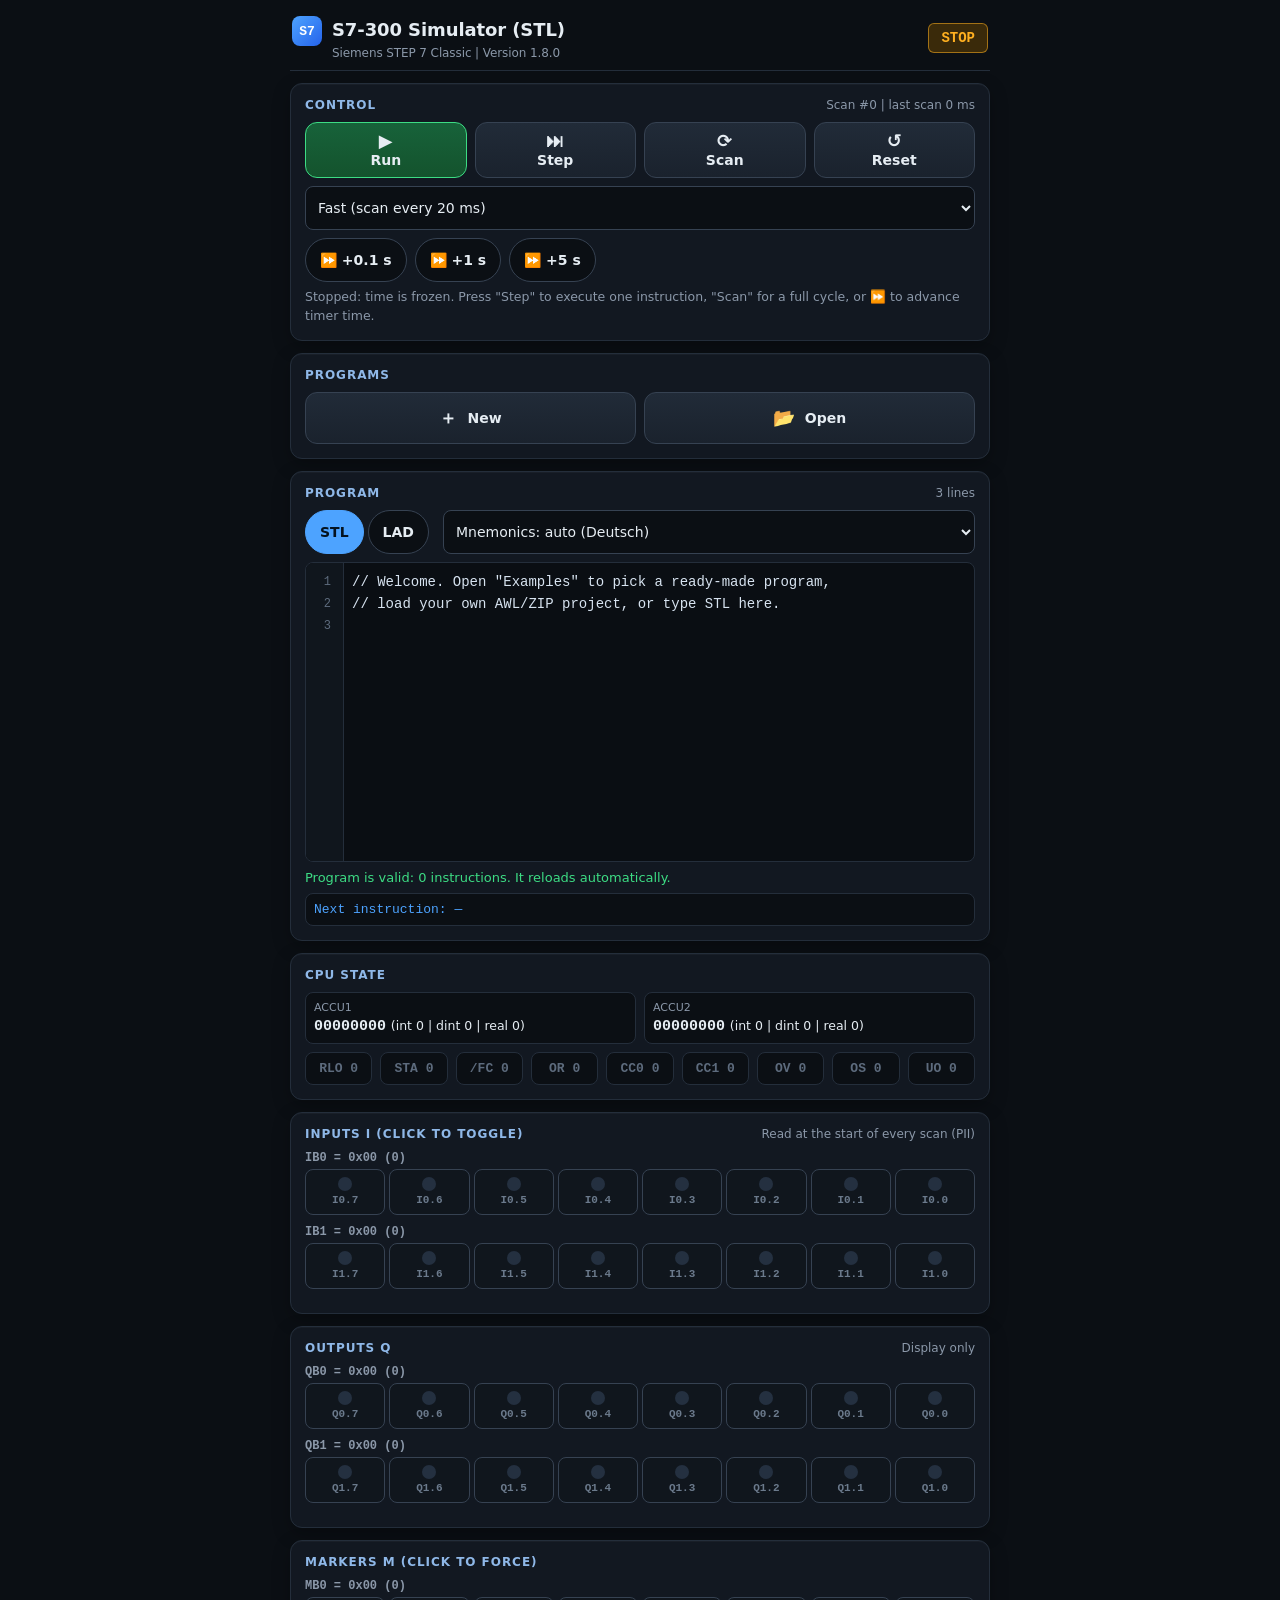
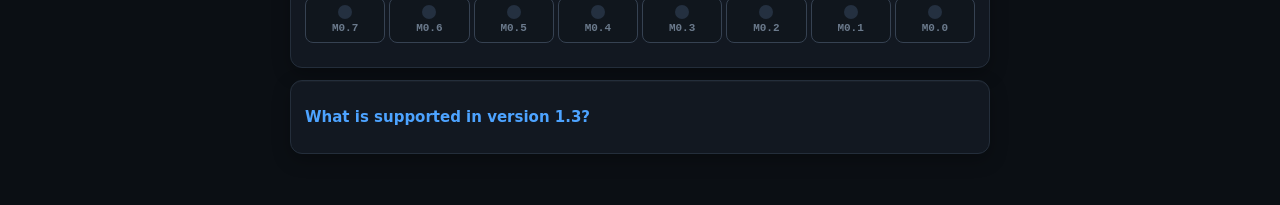
==== commit 85320d02: "v1.8.0: OV/OS/CC0/CC1/UO status bits - math/compare/conversion ops set condition codes, JO/JOS/JUO/J" ====
--- a/index.html
+++ b/index.html
@@ -176,25 +176,25 @@
 </style>
 </head>
 <body><div id="root"></div>
-<script>(()=>{var Jm=Object.create;var tl=Object.defineProperty;var Ym=Object.getOwnPropertyDescriptor;var qm=Object.getOwnPropertyNames;var e0=Object.getPrototypeOf,n0=Object.prototype.hasOwnProperty;var t0=(e,n,t)=>n in e?tl(e,n,{enumerable:!0,configurable:!0,writable:!0,value:t}):e[n]=t;var ft=(e,n)=>()=>{try{return n||e((n={exports:{}}).exports,n),n.exports}catch(t){throw n=0,t}};var r0=(e,n,t,r)=>{if(n&&typeof n=="object"||typeof n=="function")for(let i of qm(n))!n0.call(e,i)&&i!==t&&tl(e,i,{get:()=>n[i],enumerable:!(r=Ym(n,i))||r.enumerable});return e};var It=(e,n,t)=>(t=e!=null?Jm(e0(e)):{},r0(n||!e||!e.__esModule?tl(t,"default",{value:e,enumerable:!0}):t,e));var J=(e,n,t)=>t0(e,typeof n!="symbol"?n+"":n,t);var na=ft(G=>{"use strict";var pr=Symbol.for("react.element"),i0=Symbol.for("react.portal"),s0=Symbol.for("react.fragment"),l0=Symbol.for("react.strict_mode"),o0=Symbol.for("react.profiler"),u0=Symbol.for("react.provider"),a0=Symbol.for("react.context"),c0=Symbol.for("react.forward_ref"),f0=Symbol.for("react.suspense"),d0=Symbol.for("react.memo"),m0=Symbol.for("react.lazy"),ju=Symbol.iterator;function p0(e){return e===null||typeof e!="object"?null:(e=ju&&e[ju]||e["@@iterator"],typeof e=="function"?e:null)}var Hu={isMounted:function(){return!1},enqueueForceUpdate:function(){},enqueueReplaceState:function(){},enqueueSetState:function(){}},Xu=Object.assign,Zu={};function Ot(e,n,t){this.props=e,this.context=n,this.refs=Zu,this.updater=t||Hu}Ot.prototype.isReactComponent={};Ot.prototype.setState=function(e,n){if(typeof e!="object"&&typeof e!="function"&&e!=null)throw Error("setState(...): takes an object of state variables to update or a function which returns an object of state variables.");this.updater.enqueueSetState(this,e,n,"setState")};Ot.prototype.forceUpdate=function(e){this.updater.enqueueForceUpdate(this,e,"forceUpdate")};function Gu(){}Gu.prototype=Ot.prototype;function il(e,n,t){this.props=e,this.context=n,this.refs=Zu,this.updater=t||Hu}var sl=il.prototype=new Gu;sl.constructor=il;Xu(sl,Ot.prototype);sl.isPureReactComponent=!0;var Qu=Array.isArray,Ju=Object.prototype.hasOwnProperty,ll={current:null},Yu={key:!0,ref:!0,__self:!0,__source:!0};function qu(e,n,t){var r,i={},s=null,l=null;if(n!=null)for(r in n.ref!==void 0&&(l=n.ref),n.key!==void 0&&(s=""+n.key),n)Ju.call(n,r)&&!Yu.hasOwnProperty(r)&&(i[r]=n[r]);var o=arguments.length-2;if(o===1)i.children=t;else if(1<o){for(var u=Array(o),a=0;a<o;a++)u[a]=arguments[a+2];i.children=u}if(e&&e.defaultProps)for(r in o=e.defaultProps,o)i[r]===void 0&&(i[r]=o[r]);return{$$typeof:pr,type:e,key:s,ref:l,props:i,_owner:ll.current}}function h0(e,n){return{$$typeof:pr,type:e.type,key:n,ref:e.ref,props:e.props,_owner:e._owner}}function ol(e){return typeof e=="object"&&e!==null&&e.$$typeof===pr}function g0(e){var n={"=":"=0",":":"=2"};return"$"+e.replace(/[=:]/g,function(t){return n[t]})}var Ku=/\/+/g;function rl(e,n){return typeof e=="object"&&e!==null&&e.key!=null?g0(""+e.key):n.toString(36)}function yi(e,n,t,r,i){var s=typeof e;(s==="undefined"||s==="boolean")&&(e=null);var l=!1;if(e===null)l=!0;else switch(s){case"string":case"number":l=!0;break;case"object":switch(e.$$typeof){case pr:case i0:l=!0}}if(l)return l=e,i=i(l),e=r===""?"."+rl(l,0):r,Qu(i)?(t="",e!=null&&(t=e.replace(Ku,"$&/")+"/"),yi(i,n,t,"",function(a){return a})):i!=null&&(ol(i)&&(i=h0(i,t+(!i.key||l&&l.key===i.key?"":(""+i.key).replace(Ku,"$&/")+"/")+e)),n.push(i)),1;if(l=0,r=r===""?".":r+":",Qu(e))for(var o=0;o<e.length;o++){s=e[o];var u=r+rl(s,o);l+=yi(s,n,t,u,i)}else if(u=p0(e),typeof u=="function")for(e=u.call(e),o=0;!(s=e.next()).done;)s=s.value,u=r+rl(s,o++),l+=yi(s,n,t,u,i);else if(s==="object")throw n=String(e),Error("Objects are not valid as a React child (found: "+(n==="[object Object]"?"object with keys {"+Object.keys(e).join(", ")+"}":n)+"). If you meant to render a collection of children, use an array instead.");return l}function gi(e,n,t){if(e==null)return e;var r=[],i=0;return yi(e,r,"","",function(s){return n.call(t,s,i++)}),r}function y0(e){if(e._status===-1){var n=e._result;n=n(),n.then(function(t){(e._status===0||e._status===-1)&&(e._status=1,e._result=t)},function(t){(e._status===0||e._status===-1)&&(e._status=2,e._result=t)}),e._status===-1&&(e._status=0,e._result=n)}if(e._status===1)return e._result.default;throw e._result}var Re={current:null},vi={transition:null},v0={ReactCurrentDispatcher:Re,ReactCurrentBatchConfig:vi,ReactCurrentOwner:ll};function ea(){throw Error("act(...) is not supported in production builds of React.")}G.Children={map:gi,forEach:function(e,n,t){gi(e,function(){n.apply(this,arguments)},t)},count:function(e){var n=0;return gi(e,function(){n++}),n},toArray:function(e){return gi(e,function(n){return n})||[]},only:function(e){if(!ol(e))throw Error("React.Children.only expected to receive a single React element child.");return e}};G.Component=Ot;G.Fragment=s0;G.Profiler=o0;G.PureComponent=il;G.StrictMode=l0;G.Suspense=f0;G.__SECRET_INTERNALS_DO_NOT_USE_OR_YOU_WILL_BE_FIRED=v0;G.act=ea;G.cloneElement=function(e,n,t){if(e==null)throw Error("React.cloneElement(...): The argument must be a React element, but you passed "+e+".");var r=Xu({},e.props),i=e.key,s=e.ref,l=e._owner;if(n!=null){if(n.ref!==void 0&&(s=n.ref,l=ll.current),n.key!==void 0&&(i=""+n.key),e.type&&e.type.defaultProps)var o=e.type.defaultProps;for(u in n)Ju.call(n,u)&&!Yu.hasOwnProperty(u)&&(r[u]=n[u]===void 0&&o!==void 0?o[u]:n[u])}var u=arguments.length-2;if(u===1)r.children=t;else if(1<u){o=Array(u);for(var a=0;a<u;a++)o[a]=arguments[a+2];r.children=o}return{$$typeof:pr,type:e.type,key:i,ref:s,props:r,_owner:l}};G.createContext=function(e){return e={$$typeof:a0,_currentValue:e,_currentValue2:e,_threadCount:0,Provider:null,Consumer:null,_defaultValue:null,_globalName:null},e.Provider={$$typeof:u0,_context:e},e.Consumer=e};G.createElement=qu;G.createFactory=function(e){var n=qu.bind(null,e);return n.type=e,n};G.createRef=function(){return{current:null}};G.forwardRef=function(e){return{$$typeof:c0,render:e}};G.isValidElement=ol;G.lazy=function(e){return{$$typeof:m0,_payload:{_status:-1,_result:e},_init:y0}};G.memo=function(e,n){return{$$typeof:d0,type:e,compare:n===void 0?null:n}};G.startTransition=function(e){var n=vi.transition;vi.transition={};try{e()}finally{vi.transition=n}};G.unstable_act=ea;G.useCallback=function(e,n){return Re.current.useCallback(e,n)};G.useContext=function(e){return Re.current.useContext(e)};G.useDebugValue=function(){};G.useDeferredValue=function(e){return Re.current.useDeferredValue(e)};G.useEffect=function(e,n){return Re.current.useEffect(e,n)};G.useId=function(){return Re.current.useId()};G.useImperativeHandle=function(e,n,t){return Re.current.useImperativeHandle(e,n,t)};G.useInsertionEffect=function(e,n){return Re.current.useInsertionEffect(e,n)};G.useLayoutEffect=function(e,n){return Re.current.useLayoutEffect(e,n)};G.useMemo=function(e,n){return Re.current.useMemo(e,n)};G.useReducer=function(e,n,t){return Re.current.useReducer(e,n,t)};G.useRef=function(e){return Re.current.useRef(e)};G.useState=function(e){return Re.current.useState(e)};G.useSyncExternalStore=function(e,n,t){return Re.current.useSyncExternalStore(e,n,t)};G.useTransition=function(){return Re.current.useTransition()};G.version="18.3.1"});var dt=ft((c1,ta)=>{"use strict";ta.exports=na()});var da=ft(se=>{"use strict";function fl(e,n){var t=e.length;e.push(n);e:for(;0<t;){var r=t-1>>>1,i=e[r];if(0<Si(i,n))e[r]=n,e[t]=i,t=r;else break e}}function fn(e){return e.length===0?null:e[0]}function ki(e){if(e.length===0)return null;var n=e[0],t=e.pop();if(t!==n){e[0]=t;e:for(var r=0,i=e.length,s=i>>>1;r<s;){var l=2*(r+1)-1,o=e[l],u=l+1,a=e[u];if(0>Si(o,t))u<i&&0>Si(a,o)?(e[r]=a,e[u]=t,r=u):(e[r]=o,e[l]=t,r=l);else if(u<i&&0>Si(a,t))e[r]=a,e[u]=t,r=u;else break e}}return n}function Si(e,n){var t=e.sortIndex-n.sortIndex;return t!==0?t:e.id-n.id}typeof performance=="object"&&typeof performance.now=="function"?(ra=performance,se.unstable_now=function(){return ra.now()}):(ul=Date,ia=ul.now(),se.unstable_now=function(){return ul.now()-ia});var ra,ul,ia,kn=[],jn=[],S0=1,rn=null,Be=3,wi=!1,mt=!1,gr=!1,oa=typeof setTimeout=="function"?setTimeout:null,ua=typeof clearTimeout=="function"?clearTimeout:null,sa=typeof setImmediate!="undefined"?setImmediate:null;typeof navigator!="undefined"&&navigator.scheduling!==void 0&&navigator.scheduling.isInputPending!==void 0&&navigator.scheduling.isInputPending.bind(navigator.scheduling);function dl(e){for(var n=fn(jn);n!==null;){if(n.callback===null)ki(jn);else if(n.startTime<=e)ki(jn),n.sortIndex=n.expirationTime,fl(kn,n);else break;n=fn(jn)}}function ml(e){if(gr=!1,dl(e),!mt)if(fn(kn)!==null)mt=!0,hl(pl);else{var n=fn(jn);n!==null&&gl(ml,n.startTime-e)}}function pl(e,n){mt=!1,gr&&(gr=!1,ua(yr),yr=-1),wi=!0;var t=Be;try{for(dl(n),rn=fn(kn);rn!==null&&(!(rn.expirationTime>n)||e&&!fa());){var r=rn.callback;if(typeof r=="function"){rn.callback=null,Be=rn.priorityLevel;var i=r(rn.expirationTime<=n);n=se.unstable_now(),typeof i=="function"?rn.callback=i:rn===fn(kn)&&ki(kn),dl(n)}else ki(kn);rn=fn(kn)}if(rn!==null)var s=!0;else{var l=fn(jn);l!==null&&gl(ml,l.startTime-n),s=!1}return s}finally{rn=null,Be=t,wi=!1}}var Ci=!1,xi=null,yr=-1,aa=5,ca=-1;function fa(){return!(se.unstable_now()-ca<aa)}function al(){if(xi!==null){var e=se.unstable_now();ca=e;var n=!0;try{n=xi(!0,e)}finally{n?hr():(Ci=!1,xi=null)}}else Ci=!1}var hr;typeof sa=="function"?hr=function(){sa(al)}:typeof MessageChannel!="undefined"?(cl=new MessageChannel,la=cl.port2,cl.port1.onmessage=al,hr=function(){la.postMessage(null)}):hr=function(){oa(al,0)};var cl,la;function hl(e){xi=e,Ci||(Ci=!0,hr())}function gl(e,n){yr=oa(function(){e(se.unstable_now())},n)}se.unstable_IdlePriority=5;se.unstable_ImmediatePriority=1;se.unstable_LowPriority=4;se.unstable_NormalPriority=3;se.unstable_Profiling=null;se.unstable_UserBlockingPriority=2;se.unstable_cancelCallback=function(e){e.callback=null};se.unstable_continueExecution=function(){mt||wi||(mt=!0,hl(pl))};se.unstable_forceFrameRate=function(e){0>e||125<e?console.error("forceFrameRate takes a positive int between 0 and 125, forcing frame rates higher than 125 fps is not supported"):aa=0<e?Math.floor(1e3/e):5};se.unstable_getCurrentPriorityLevel=function(){return Be};se.unstable_getFirstCallbackNode=function(){return fn(kn)};se.unstable_next=function(e){switch(Be){case 1:case 2:case 3:var n=3;break;default:n=Be}var t=Be;Be=n;try{return e()}finally{Be=t}};se.unstable_pauseExecution=function(){};se.unstable_requestPaint=function(){};se.unstable_runWithPriority=function(e,n){switch(e){case 1:case 2:case 3:case 4:case 5:break;default:e=3}var t=Be;Be=e;try{return n()}finally{Be=t}};se.unstable_scheduleCallback=function(e,n,t){var r=se.unstable_now();switch(typeof t=="object"&&t!==null?(t=t.delay,t=typeof t=="number"&&0<t?r+t:r):t=r,e){case 1:var i=-1;break;case 2:i=250;break;case 5:i=1073741823;break;case 4:i=1e4;break;default:i=5e3}return i=t+i,e={id:S0++,callback:n,priorityLevel:e,startTime:t,expirationTime:i,sortIndex:-1},t>r?(e.sortIndex=t,fl(jn,e),fn(kn)===null&&e===fn(jn)&&(gr?(ua(yr),yr=-1):gr=!0,gl(ml,t-r))):(e.sortIndex=i,fl(kn,e),mt||wi||(mt=!0,hl(pl))),e};se.unstable_shouldYield=fa;se.unstable_wrapCallback=function(e){var n=Be;return function(){var t=Be;Be=n;try{return e.apply(this,arguments)}finally{Be=t}}}});var pa=ft((d1,ma)=>{"use strict";ma.exports=da()});var Sd=ft(nn=>{"use strict";var x0=dt(),qe=pa();function E(e){for(var n="https://reactjs.org/docs/error-decoder.html?invariant="+e,t=1;t<arguments.length;t++)n+="&args[]="+encodeURIComponent(arguments[t]);return"Minified React error #"+e+"; visit "+n+" for the full message or use the non-minified dev environment for full errors and additional helpful warnings."}var kc=new Set,Rr={};function Lt(e,n){Yt(e,n),Yt(e+"Capture",n)}function Yt(e,n){for(Rr[e]=n,e=0;e<n.length;e++)kc.add(n[e])}var Mn=!(typeof window=="undefined"||typeof window.document=="undefined"||typeof window.document.createElement=="undefined"),Rl=Object.prototype.hasOwnProperty,k0=/^[:A-Z_a-z\u00C0-\u00D6\u00D8-\u00F6\u00F8-\u02FF\u0370-\u037D\u037F-\u1FFF\u200C-\u200D\u2070-\u218F\u2C00-\u2FEF\u3001-\uD7FF\uF900-\uFDCF\uFDF0-\uFFFD][:A-Z_a-z\u00C0-\u00D6\u00D8-\u00F6\u00F8-\u02FF\u0370-\u037D\u037F-\u1FFF\u200C-\u200D\u2070-\u218F\u2C00-\u2FEF\u3001-\uD7FF\uF900-\uFDCF\uFDF0-\uFFFD\-.0-9\u00B7\u0300-\u036F\u203F-\u2040]*$/,ha={},ga={};function w0(e){return Rl.call(ga,e)?!0:Rl.call(ha,e)?!1:k0.test(e)?ga[e]=!0:(ha[e]=!0,!1)}function C0(e,n,t,r){if(t!==null&&t.type===0)return!1;switch(typeof n){case"function":case"symbol":return!0;case"boolean":return r?!1:t!==null?!t.acceptsBooleans:(e=e.toLowerCase().slice(0,5),e!=="data-"&&e!=="aria-");default:return!1}}function N0(e,n,t,r){if(n===null||typeof n=="undefined"||C0(e,n,t,r))return!0;if(r)return!1;if(t!==null)switch(t.type){case 3:return!n;case 4:return n===!1;case 5:return isNaN(n);case 6:return isNaN(n)||1>n}return!1}function We(e,n,t,r,i,s,l){this.acceptsBooleans=n===2||n===3||n===4,this.attributeName=r,this.attributeNamespace=i,this.mustUseProperty=t,this.propertyName=e,this.type=n,this.sanitizeURL=s,this.removeEmptyString=l}var Oe={};"children dangerouslySetInnerHTML defaultValue defaultChecked innerHTML suppressContentEditableWarning suppressHydrationWarning style".split(" ").forEach(function(e){Oe[e]=new We(e,0,!1,e,null,!1,!1)});[["acceptCharset","accept-charset"],["className","class"],["htmlFor","for"],["httpEquiv","http-equiv"]].forEach(function(e){var n=e[0];Oe[n]=new We(n,1,!1,e[1],null,!1,!1)});["contentEditable","draggable","spellCheck","value"].forEach(function(e){Oe[e]=new We(e,2,!1,e.toLowerCase(),null,!1,!1)});["autoReverse","externalResourcesRequired","focusable","preserveAlpha"].forEach(function(e){Oe[e]=new We(e,2,!1,e,null,!1,!1)});"allowFullScreen async autoFocus autoPlay controls default defer disabled disablePictureInPicture disableRemotePlayback formNoValidate hidden loop noModule noValidate open playsInline readOnly required reversed scoped seamless itemScope".split(" ").forEach(function(e){Oe[e]=new We(e,3,!1,e.toLowerCase(),null,!1,!1)});["checked","multiple","muted","selected"].forEach(function(e){Oe[e]=new We(e,3,!0,e,null,!1,!1)});["capture","download"].forEach(function(e){Oe[e]=new We(e,4,!1,e,null,!1,!1)});["cols","rows","size","span"].forEach(function(e){Oe[e]=new We(e,6,!1,e,null,!1,!1)});["rowSpan","start"].forEach(function(e){Oe[e]=new We(e,5,!1,e.toLowerCase(),null,!1,!1)});var Ao=/[\-:]([a-z])/g;function Bo(e){return e[1].toUpperCase()}"accent-height alignment-baseline arabic-form baseline-shift cap-height clip-path clip-rule color-interpolation color-interpolation-filters color-profile color-rendering dominant-baseline enable-background fill-opacity fill-rule flood-color flood-opacity font-family font-size font-size-adjust font-stretch font-style font-variant font-weight glyph-name glyph-orientation-horizontal glyph-orientation-vertical horiz-adv-x horiz-origin-x image-rendering letter-spacing lighting-color marker-end marker-mid marker-start overline-position overline-thickness paint-order panose-1 pointer-events rendering-intent shape-rendering stop-color stop-opacity strikethrough-position strikethrough-thickness stroke-dasharray stroke-dashoffset stroke-linecap stroke-linejoin stroke-miterlimit stroke-opacity stroke-width text-anchor text-decoration text-rendering underline-position underline-thickness unicode-bidi unicode-range units-per-em v-alphabetic v-hanging v-ideographic v-mathematical vector-effect vert-adv-y vert-origin-x vert-origin-y word-spacing writing-mode xmlns:xlink x-height".split(" ").forEach(function(e){var n=e.replace(Ao,Bo);Oe[n]=new We(n,1,!1,e,null,!1,!1)});"xlink:actuate xlink:arcrole xlink:role xlink:show xlink:title xlink:type".split(" ").forEach(function(e){var n=e.replace(Ao,Bo);Oe[n]=new We(n,1,!1,e,"http://www.w3.org/1999/xlink",!1,!1)});["xml:base","xml:lang","xml:space"].forEach(function(e){var n=e.replace(Ao,Bo);Oe[n]=new We(n,1,!1,e,"http://www.w3.org/XML/1998/namespace",!1,!1)});["tabIndex","crossOrigin"].forEach(function(e){Oe[e]=new We(e,1,!1,e.toLowerCase(),null,!1,!1)});Oe.xlinkHref=new We("xlinkHref",1,!1,"xlink:href","http://www.w3.org/1999/xlink",!0,!1);["src","href","action","formAction"].forEach(function(e){Oe[e]=new We(e,1,!1,e.toLowerCase(),null,!0,!0)});function Po(e,n,t,r){var i=Oe.hasOwnProperty(n)?Oe[n]:null;(i!==null?i.type!==0:r||!(2<n.length)||n[0]!=="o"&&n[0]!=="O"||n[1]!=="n"&&n[1]!=="N")&&(N0(n,t,i,r)&&(t=null),r||i===null?w0(n)&&(t===null?e.removeAttribute(n):e.setAttribute(n,""+t)):i.mustUseProperty?e[i.propertyName]=t===null?i.type===3?!1:"":t:(n=i.attributeName,r=i.attributeNamespace,t===null?e.removeAttribute(n):(i=i.type,t=i===3||i===4&&t===!0?"":""+t,r?e.setAttributeNS(r,n,t):e.setAttribute(n,t))))}var zn=x0.__SECRET_INTERNALS_DO_NOT_USE_OR_YOU_WILL_BE_FIRED,Ni=Symbol.for("react.element"),Pt=Symbol.for("react.portal"),_t=Symbol.for("react.fragment"),_o=Symbol.for("react.strict_mode"),zl=Symbol.for("react.profiler"),wc=Symbol.for("react.provider"),Cc=Symbol.for("react.context"),Mo=Symbol.for("react.forward_ref"),$l=Symbol.for("react.suspense"),Wl=Symbol.for("react.suspense_list"),Uo=Symbol.for("react.memo"),Kn=Symbol.for("react.lazy"),Nc=Symbol.for("react.offscreen"),ya=Symbol.iterator;function vr(e){return e===null||typeof e!="object"?null:(e=ya&&e[ya]||e["@@iterator"],typeof e=="function"?e:null)}var he=Object.assign,yl;function Lr(e){if(yl===void 0)try{throw Error()}catch(t){var n=t.stack.trim().match(/\n( *(at )?)/);yl=n&&n[1]||""}return`
-`+yl+e}var vl=!1;function Sl(e,n){if(!e||vl)return"";vl=!0;var t=Error.prepareStackTrace;Error.prepareStackTrace=void 0;try{if(n)if(n=function(){throw Error()},Object.defineProperty(n.prototype,"props",{set:function(){throw Error()}}),typeof Reflect=="object"&&Reflect.construct){try{Reflect.construct(n,[])}catch(a){var r=a}Reflect.construct(e,[],n)}else{try{n.call()}catch(a){r=a}e.call(n.prototype)}else{try{throw Error()}catch(a){r=a}e()}}catch(a){if(a&&r&&typeof a.stack=="string"){for(var i=a.stack.split(`
+<script>(()=>{var Ym=Object.create;var nl=Object.defineProperty;var qm=Object.getOwnPropertyDescriptor;var e0=Object.getOwnPropertyNames;var t0=Object.getPrototypeOf,n0=Object.prototype.hasOwnProperty;var r0=(e,t,n)=>t in e?nl(e,t,{enumerable:!0,configurable:!0,writable:!0,value:n}):e[t]=n;var fn=(e,t)=>()=>{try{return t||e((t={exports:{}}).exports,t),t.exports}catch(n){throw t=0,n}};var i0=(e,t,n,r)=>{if(t&&typeof t=="object"||typeof t=="function")for(let i of e0(t))!n0.call(e,i)&&i!==n&&nl(e,i,{get:()=>t[i],enumerable:!(r=qm(t,i))||r.enumerable});return e};var On=(e,t,n)=>(n=e!=null?Ym(t0(e)):{},i0(t||!e||!e.__esModule?nl(n,"default",{value:e,enumerable:!0}):n,e));var J=(e,t,n)=>r0(e,typeof t!="symbol"?t+"":t,n);var na=fn(G=>{"use strict";var pr=Symbol.for("react.element"),s0=Symbol.for("react.portal"),l0=Symbol.for("react.fragment"),o0=Symbol.for("react.strict_mode"),u0=Symbol.for("react.profiler"),a0=Symbol.for("react.provider"),c0=Symbol.for("react.context"),f0=Symbol.for("react.forward_ref"),d0=Symbol.for("react.suspense"),m0=Symbol.for("react.memo"),p0=Symbol.for("react.lazy"),Qu=Symbol.iterator;function h0(e){return e===null||typeof e!="object"?null:(e=Qu&&e[Qu]||e["@@iterator"],typeof e=="function"?e:null)}var Xu={isMounted:function(){return!1},enqueueForceUpdate:function(){},enqueueReplaceState:function(){},enqueueSetState:function(){}},Ju=Object.assign,Zu={};function In(e,t,n){this.props=e,this.context=t,this.refs=Zu,this.updater=n||Xu}In.prototype.isReactComponent={};In.prototype.setState=function(e,t){if(typeof e!="object"&&typeof e!="function"&&e!=null)throw Error("setState(...): takes an object of state variables to update or a function which returns an object of state variables.");this.updater.enqueueSetState(this,e,t,"setState")};In.prototype.forceUpdate=function(e){this.updater.enqueueForceUpdate(this,e,"forceUpdate")};function Gu(){}Gu.prototype=In.prototype;function il(e,t,n){this.props=e,this.context=t,this.refs=Zu,this.updater=n||Xu}var sl=il.prototype=new Gu;sl.constructor=il;Ju(sl,In.prototype);sl.isPureReactComponent=!0;var Ku=Array.isArray,Yu=Object.prototype.hasOwnProperty,ll={current:null},qu={key:!0,ref:!0,__self:!0,__source:!0};function ea(e,t,n){var r,i={},s=null,l=null;if(t!=null)for(r in t.ref!==void 0&&(l=t.ref),t.key!==void 0&&(s=""+t.key),t)Yu.call(t,r)&&!qu.hasOwnProperty(r)&&(i[r]=t[r]);var o=arguments.length-2;if(o===1)i.children=n;else if(1<o){for(var u=Array(o),a=0;a<o;a++)u[a]=arguments[a+2];i.children=u}if(e&&e.defaultProps)for(r in o=e.defaultProps,o)i[r]===void 0&&(i[r]=o[r]);return{$$typeof:pr,type:e,key:s,ref:l,props:i,_owner:ll.current}}function g0(e,t){return{$$typeof:pr,type:e.type,key:t,ref:e.ref,props:e.props,_owner:e._owner}}function ol(e){return typeof e=="object"&&e!==null&&e.$$typeof===pr}function v0(e){var t={"=":"=0",":":"=2"};return"$"+e.replace(/[=:]/g,function(n){return t[n]})}var Hu=/\/+/g;function rl(e,t){return typeof e=="object"&&e!==null&&e.key!=null?v0(""+e.key):t.toString(36)}function vi(e,t,n,r,i){var s=typeof e;(s==="undefined"||s==="boolean")&&(e=null);var l=!1;if(e===null)l=!0;else switch(s){case"string":case"number":l=!0;break;case"object":switch(e.$$typeof){case pr:case s0:l=!0}}if(l)return l=e,i=i(l),e=r===""?"."+rl(l,0):r,Ku(i)?(n="",e!=null&&(n=e.replace(Hu,"$&/")+"/"),vi(i,t,n,"",function(a){return a})):i!=null&&(ol(i)&&(i=g0(i,n+(!i.key||l&&l.key===i.key?"":(""+i.key).replace(Hu,"$&/")+"/")+e)),t.push(i)),1;if(l=0,r=r===""?".":r+":",Ku(e))for(var o=0;o<e.length;o++){s=e[o];var u=r+rl(s,o);l+=vi(s,t,n,u,i)}else if(u=h0(e),typeof u=="function")for(e=u.call(e),o=0;!(s=e.next()).done;)s=s.value,u=r+rl(s,o++),l+=vi(s,t,n,u,i);else if(s==="object")throw t=String(e),Error("Objects are not valid as a React child (found: "+(t==="[object Object]"?"object with keys {"+Object.keys(e).join(", ")+"}":t)+"). If you meant to render a collection of children, use an array instead.");return l}function gi(e,t,n){if(e==null)return e;var r=[],i=0;return vi(e,r,"","",function(s){return t.call(n,s,i++)}),r}function y0(e){if(e._status===-1){var t=e._result;t=t(),t.then(function(n){(e._status===0||e._status===-1)&&(e._status=1,e._result=n)},function(n){(e._status===0||e._status===-1)&&(e._status=2,e._result=n)}),e._status===-1&&(e._status=0,e._result=t)}if(e._status===1)return e._result.default;throw e._result}var ze={current:null},yi={transition:null},S0={ReactCurrentDispatcher:ze,ReactCurrentBatchConfig:yi,ReactCurrentOwner:ll};function ta(){throw Error("act(...) is not supported in production builds of React.")}G.Children={map:gi,forEach:function(e,t,n){gi(e,function(){t.apply(this,arguments)},n)},count:function(e){var t=0;return gi(e,function(){t++}),t},toArray:function(e){return gi(e,function(t){return t})||[]},only:function(e){if(!ol(e))throw Error("React.Children.only expected to receive a single React element child.");return e}};G.Component=In;G.Fragment=l0;G.Profiler=u0;G.PureComponent=il;G.StrictMode=o0;G.Suspense=d0;G.__SECRET_INTERNALS_DO_NOT_USE_OR_YOU_WILL_BE_FIRED=S0;G.act=ta;G.cloneElement=function(e,t,n){if(e==null)throw Error("React.cloneElement(...): The argument must be a React element, but you passed "+e+".");var r=Ju({},e.props),i=e.key,s=e.ref,l=e._owner;if(t!=null){if(t.ref!==void 0&&(s=t.ref,l=ll.current),t.key!==void 0&&(i=""+t.key),e.type&&e.type.defaultProps)var o=e.type.defaultProps;for(u in t)Yu.call(t,u)&&!qu.hasOwnProperty(u)&&(r[u]=t[u]===void 0&&o!==void 0?o[u]:t[u])}var u=arguments.length-2;if(u===1)r.children=n;else if(1<u){o=Array(u);for(var a=0;a<u;a++)o[a]=arguments[a+2];r.children=o}return{$$typeof:pr,type:e.type,key:i,ref:s,props:r,_owner:l}};G.createContext=function(e){return e={$$typeof:c0,_currentValue:e,_currentValue2:e,_threadCount:0,Provider:null,Consumer:null,_defaultValue:null,_globalName:null},e.Provider={$$typeof:a0,_context:e},e.Consumer=e};G.createElement=ea;G.createFactory=function(e){var t=ea.bind(null,e);return t.type=e,t};G.createRef=function(){return{current:null}};G.forwardRef=function(e){return{$$typeof:f0,render:e}};G.isValidElement=ol;G.lazy=function(e){return{$$typeof:p0,_payload:{_status:-1,_result:e},_init:y0}};G.memo=function(e,t){return{$$typeof:m0,type:e,compare:t===void 0?null:t}};G.startTransition=function(e){var t=yi.transition;yi.transition={};try{e()}finally{yi.transition=t}};G.unstable_act=ta;G.useCallback=function(e,t){return ze.current.useCallback(e,t)};G.useContext=function(e){return ze.current.useContext(e)};G.useDebugValue=function(){};G.useDeferredValue=function(e){return ze.current.useDeferredValue(e)};G.useEffect=function(e,t){return ze.current.useEffect(e,t)};G.useId=function(){return ze.current.useId()};G.useImperativeHandle=function(e,t,n){return ze.current.useImperativeHandle(e,t,n)};G.useInsertionEffect=function(e,t){return ze.current.useInsertionEffect(e,t)};G.useLayoutEffect=function(e,t){return ze.current.useLayoutEffect(e,t)};G.useMemo=function(e,t){return ze.current.useMemo(e,t)};G.useReducer=function(e,t,n){return ze.current.useReducer(e,t,n)};G.useRef=function(e){return ze.current.useRef(e)};G.useState=function(e){return ze.current.useState(e)};G.useSyncExternalStore=function(e,t,n){return ze.current.useSyncExternalStore(e,t,n)};G.useTransition=function(){return ze.current.useTransition()};G.version="18.3.1"});var dn=fn((f1,ra)=>{"use strict";ra.exports=na()});var ma=fn(se=>{"use strict";function fl(e,t){var n=e.length;e.push(t);e:for(;0<n;){var r=n-1>>>1,i=e[r];if(0<Si(i,t))e[r]=t,e[n]=i,n=r;else break e}}function dt(e){return e.length===0?null:e[0]}function ki(e){if(e.length===0)return null;var t=e[0],n=e.pop();if(n!==t){e[0]=n;e:for(var r=0,i=e.length,s=i>>>1;r<s;){var l=2*(r+1)-1,o=e[l],u=l+1,a=e[u];if(0>Si(o,n))u<i&&0>Si(a,o)?(e[r]=a,e[u]=n,r=u):(e[r]=o,e[l]=n,r=l);else if(u<i&&0>Si(a,n))e[r]=a,e[u]=n,r=u;else break e}}return t}function Si(e,t){var n=e.sortIndex-t.sortIndex;return n!==0?n:e.id-t.id}typeof performance=="object"&&typeof performance.now=="function"?(ia=performance,se.unstable_now=function(){return ia.now()}):(ul=Date,sa=ul.now(),se.unstable_now=function(){return ul.now()-sa});var ia,ul,sa,Ct=[],Vt=[],x0=1,it=null,Pe=3,Ci=!1,mn=!1,gr=!1,ua=typeof setTimeout=="function"?setTimeout:null,aa=typeof clearTimeout=="function"?clearTimeout:null,la=typeof setImmediate!="undefined"?setImmediate:null;typeof navigator!="undefined"&&navigator.scheduling!==void 0&&navigator.scheduling.isInputPending!==void 0&&navigator.scheduling.isInputPending.bind(navigator.scheduling);function dl(e){for(var t=dt(Vt);t!==null;){if(t.callback===null)ki(Vt);else if(t.startTime<=e)ki(Vt),t.sortIndex=t.expirationTime,fl(Ct,t);else break;t=dt(Vt)}}function ml(e){if(gr=!1,dl(e),!mn)if(dt(Ct)!==null)mn=!0,hl(pl);else{var t=dt(Vt);t!==null&&gl(ml,t.startTime-e)}}function pl(e,t){mn=!1,gr&&(gr=!1,aa(vr),vr=-1),Ci=!0;var n=Pe;try{for(dl(t),it=dt(Ct);it!==null&&(!(it.expirationTime>t)||e&&!da());){var r=it.callback;if(typeof r=="function"){it.callback=null,Pe=it.priorityLevel;var i=r(it.expirationTime<=t);t=se.unstable_now(),typeof i=="function"?it.callback=i:it===dt(Ct)&&ki(Ct),dl(t)}else ki(Ct);it=dt(Ct)}if(it!==null)var s=!0;else{var l=dt(Vt);l!==null&&gl(ml,l.startTime-t),s=!1}return s}finally{it=null,Pe=n,Ci=!1}}var wi=!1,xi=null,vr=-1,ca=5,fa=-1;function da(){return!(se.unstable_now()-fa<ca)}function al(){if(xi!==null){var e=se.unstable_now();fa=e;var t=!0;try{t=xi(!0,e)}finally{t?hr():(wi=!1,xi=null)}}else wi=!1}var hr;typeof la=="function"?hr=function(){la(al)}:typeof MessageChannel!="undefined"?(cl=new MessageChannel,oa=cl.port2,cl.port1.onmessage=al,hr=function(){oa.postMessage(null)}):hr=function(){ua(al,0)};var cl,oa;function hl(e){xi=e,wi||(wi=!0,hr())}function gl(e,t){vr=ua(function(){e(se.unstable_now())},t)}se.unstable_IdlePriority=5;se.unstable_ImmediatePriority=1;se.unstable_LowPriority=4;se.unstable_NormalPriority=3;se.unstable_Profiling=null;se.unstable_UserBlockingPriority=2;se.unstable_cancelCallback=function(e){e.callback=null};se.unstable_continueExecution=function(){mn||Ci||(mn=!0,hl(pl))};se.unstable_forceFrameRate=function(e){0>e||125<e?console.error("forceFrameRate takes a positive int between 0 and 125, forcing frame rates higher than 125 fps is not supported"):ca=0<e?Math.floor(1e3/e):5};se.unstable_getCurrentPriorityLevel=function(){return Pe};se.unstable_getFirstCallbackNode=function(){return dt(Ct)};se.unstable_next=function(e){switch(Pe){case 1:case 2:case 3:var t=3;break;default:t=Pe}var n=Pe;Pe=t;try{return e()}finally{Pe=n}};se.unstable_pauseExecution=function(){};se.unstable_requestPaint=function(){};se.unstable_runWithPriority=function(e,t){switch(e){case 1:case 2:case 3:case 4:case 5:break;default:e=3}var n=Pe;Pe=e;try{return t()}finally{Pe=n}};se.unstable_scheduleCallback=function(e,t,n){var r=se.unstable_now();switch(typeof n=="object"&&n!==null?(n=n.delay,n=typeof n=="number"&&0<n?r+n:r):n=r,e){case 1:var i=-1;break;case 2:i=250;break;case 5:i=1073741823;break;case 4:i=1e4;break;default:i=5e3}return i=n+i,e={id:x0++,callback:t,priorityLevel:e,startTime:n,expirationTime:i,sortIndex:-1},n>r?(e.sortIndex=n,fl(Vt,e),dt(Ct)===null&&e===dt(Vt)&&(gr?(aa(vr),vr=-1):gr=!0,gl(ml,n-r))):(e.sortIndex=i,fl(Ct,e),mn||Ci||(mn=!0,hl(pl))),e};se.unstable_shouldYield=da;se.unstable_wrapCallback=function(e){var t=Pe;return function(){var n=Pe;Pe=t;try{return e.apply(this,arguments)}finally{Pe=n}}}});var ha=fn((m1,pa)=>{"use strict";pa.exports=ma()});var xd=fn(nt=>{"use strict";var k0=dn(),et=ha();function E(e){for(var t="https://reactjs.org/docs/error-decoder.html?invariant="+e,n=1;n<arguments.length;n++)t+="&args[]="+encodeURIComponent(arguments[n]);return"Minified React error #"+e+"; visit "+t+" for the full message or use the non-minified dev environment for full errors and additional helpful warnings."}var Cc=new Set,Rr={};function Ln(e,t){Yn(e,t),Yn(e+"Capture",t)}function Yn(e,t){for(Rr[e]=t,e=0;e<t.length;e++)Cc.add(t[e])}var Ut=!(typeof window=="undefined"||typeof window.document=="undefined"||typeof window.document.createElement=="undefined"),Rl=Object.prototype.hasOwnProperty,C0=/^[:A-Z_a-z\u00C0-\u00D6\u00D8-\u00F6\u00F8-\u02FF\u0370-\u037D\u037F-\u1FFF\u200C-\u200D\u2070-\u218F\u2C00-\u2FEF\u3001-\uD7FF\uF900-\uFDCF\uFDF0-\uFFFD][:A-Z_a-z\u00C0-\u00D6\u00D8-\u00F6\u00F8-\u02FF\u0370-\u037D\u037F-\u1FFF\u200C-\u200D\u2070-\u218F\u2C00-\u2FEF\u3001-\uD7FF\uF900-\uFDCF\uFDF0-\uFFFD\-.0-9\u00B7\u0300-\u036F\u203F-\u2040]*$/,ga={},va={};function w0(e){return Rl.call(va,e)?!0:Rl.call(ga,e)?!1:C0.test(e)?va[e]=!0:(ga[e]=!0,!1)}function N0(e,t,n,r){if(n!==null&&n.type===0)return!1;switch(typeof t){case"function":case"symbol":return!0;case"boolean":return r?!1:n!==null?!n.acceptsBooleans:(e=e.toLowerCase().slice(0,5),e!=="data-"&&e!=="aria-");default:return!1}}function T0(e,t,n,r){if(t===null||typeof t=="undefined"||N0(e,t,n,r))return!0;if(r)return!1;if(n!==null)switch(n.type){case 3:return!t;case 4:return t===!1;case 5:return isNaN(t);case 6:return isNaN(t)||1>t}return!1}function Ve(e,t,n,r,i,s,l){this.acceptsBooleans=t===2||t===3||t===4,this.attributeName=r,this.attributeNamespace=i,this.mustUseProperty=n,this.propertyName=e,this.type=t,this.sanitizeURL=s,this.removeEmptyString=l}var Ae={};"children dangerouslySetInnerHTML defaultValue defaultChecked innerHTML suppressContentEditableWarning suppressHydrationWarning style".split(" ").forEach(function(e){Ae[e]=new Ve(e,0,!1,e,null,!1,!1)});[["acceptCharset","accept-charset"],["className","class"],["htmlFor","for"],["httpEquiv","http-equiv"]].forEach(function(e){var t=e[0];Ae[t]=new Ve(t,1,!1,e[1],null,!1,!1)});["contentEditable","draggable","spellCheck","value"].forEach(function(e){Ae[e]=new Ve(e,2,!1,e.toLowerCase(),null,!1,!1)});["autoReverse","externalResourcesRequired","focusable","preserveAlpha"].forEach(function(e){Ae[e]=new Ve(e,2,!1,e,null,!1,!1)});"allowFullScreen async autoFocus autoPlay controls default defer disabled disablePictureInPicture disableRemotePlayback formNoValidate hidden loop noModule noValidate open playsInline readOnly required reversed scoped seamless itemScope".split(" ").forEach(function(e){Ae[e]=new Ve(e,3,!1,e.toLowerCase(),null,!1,!1)});["checked","multiple","muted","selected"].forEach(function(e){Ae[e]=new Ve(e,3,!0,e,null,!1,!1)});["capture","download"].forEach(function(e){Ae[e]=new Ve(e,4,!1,e,null,!1,!1)});["cols","rows","size","span"].forEach(function(e){Ae[e]=new Ve(e,6,!1,e,null,!1,!1)});["rowSpan","start"].forEach(function(e){Ae[e]=new Ve(e,5,!1,e.toLowerCase(),null,!1,!1)});var Ao=/[\-:]([a-z])/g;function Bo(e){return e[1].toUpperCase()}"accent-height alignment-baseline arabic-form baseline-shift cap-height clip-path clip-rule color-interpolation color-interpolation-filters color-profile color-rendering dominant-baseline enable-background fill-opacity fill-rule flood-color flood-opacity font-family font-size font-size-adjust font-stretch font-style font-variant font-weight glyph-name glyph-orientation-horizontal glyph-orientation-vertical horiz-adv-x horiz-origin-x image-rendering letter-spacing lighting-color marker-end marker-mid marker-start overline-position overline-thickness paint-order panose-1 pointer-events rendering-intent shape-rendering stop-color stop-opacity strikethrough-position strikethrough-thickness stroke-dasharray stroke-dashoffset stroke-linecap stroke-linejoin stroke-miterlimit stroke-opacity stroke-width text-anchor text-decoration text-rendering underline-position underline-thickness unicode-bidi unicode-range units-per-em v-alphabetic v-hanging v-ideographic v-mathematical vector-effect vert-adv-y vert-origin-x vert-origin-y word-spacing writing-mode xmlns:xlink x-height".split(" ").forEach(function(e){var t=e.replace(Ao,Bo);Ae[t]=new Ve(t,1,!1,e,null,!1,!1)});"xlink:actuate xlink:arcrole xlink:role xlink:show xlink:title xlink:type".split(" ").forEach(function(e){var t=e.replace(Ao,Bo);Ae[t]=new Ve(t,1,!1,e,"http://www.w3.org/1999/xlink",!1,!1)});["xml:base","xml:lang","xml:space"].forEach(function(e){var t=e.replace(Ao,Bo);Ae[t]=new Ve(t,1,!1,e,"http://www.w3.org/XML/1998/namespace",!1,!1)});["tabIndex","crossOrigin"].forEach(function(e){Ae[e]=new Ve(e,1,!1,e.toLowerCase(),null,!1,!1)});Ae.xlinkHref=new Ve("xlinkHref",1,!1,"xlink:href","http://www.w3.org/1999/xlink",!0,!1);["src","href","action","formAction"].forEach(function(e){Ae[e]=new Ve(e,1,!1,e.toLowerCase(),null,!0,!0)});function Po(e,t,n,r){var i=Ae.hasOwnProperty(t)?Ae[t]:null;(i!==null?i.type!==0:r||!(2<t.length)||t[0]!=="o"&&t[0]!=="O"||t[1]!=="n"&&t[1]!=="N")&&(T0(t,n,i,r)&&(n=null),r||i===null?w0(t)&&(n===null?e.removeAttribute(t):e.setAttribute(t,""+n)):i.mustUseProperty?e[i.propertyName]=n===null?i.type===3?!1:"":n:(t=i.attributeName,r=i.attributeNamespace,n===null?e.removeAttribute(t):(i=i.type,n=i===3||i===4&&n===!0?"":""+n,r?e.setAttributeNS(r,t,n):e.setAttribute(t,n))))}var zt=k0.__SECRET_INTERNALS_DO_NOT_USE_OR_YOU_WILL_BE_FIRED,Ni=Symbol.for("react.element"),Pn=Symbol.for("react.portal"),_n=Symbol.for("react.fragment"),_o=Symbol.for("react.strict_mode"),zl=Symbol.for("react.profiler"),wc=Symbol.for("react.provider"),Nc=Symbol.for("react.context"),Uo=Symbol.for("react.forward_ref"),$l=Symbol.for("react.suspense"),Wl=Symbol.for("react.suspense_list"),Mo=Symbol.for("react.memo"),Qt=Symbol.for("react.lazy"),Tc=Symbol.for("react.offscreen"),ya=Symbol.iterator;function yr(e){return e===null||typeof e!="object"?null:(e=ya&&e[ya]||e["@@iterator"],typeof e=="function"?e:null)}var ge=Object.assign,vl;function Lr(e){if(vl===void 0)try{throw Error()}catch(n){var t=n.stack.trim().match(/\n( *(at )?)/);vl=t&&t[1]||""}return`
+`+vl+e}var yl=!1;function Sl(e,t){if(!e||yl)return"";yl=!0;var n=Error.prepareStackTrace;Error.prepareStackTrace=void 0;try{if(t)if(t=function(){throw Error()},Object.defineProperty(t.prototype,"props",{set:function(){throw Error()}}),typeof Reflect=="object"&&Reflect.construct){try{Reflect.construct(t,[])}catch(a){var r=a}Reflect.construct(e,[],t)}else{try{t.call()}catch(a){r=a}e.call(t.prototype)}else{try{throw Error()}catch(a){r=a}e()}}catch(a){if(a&&r&&typeof a.stack=="string"){for(var i=a.stack.split(`
 `),s=r.stack.split(`
 `),l=i.length-1,o=s.length-1;1<=l&&0<=o&&i[l]!==s[o];)o--;for(;1<=l&&0<=o;l--,o--)if(i[l]!==s[o]){if(l!==1||o!==1)do if(l--,o--,0>o||i[l]!==s[o]){var u=`
-`+i[l].replace(" at new "," at ");return e.displayName&&u.includes("<anonymous>")&&(u=u.replace("<anonymous>",e.displayName)),u}while(1<=l&&0<=o);break}}}finally{vl=!1,Error.prepareStackTrace=t}return(e=e?e.displayName||e.name:"")?Lr(e):""}function T0(e){switch(e.tag){case 5:return Lr(e.type);case 16:return Lr("Lazy");case 13:return Lr("Suspense");case 19:return Lr("SuspenseList");case 0:case 2:case 15:return e=Sl(e.type,!1),e;case 11:return e=Sl(e.type.render,!1),e;case 1:return e=Sl(e.type,!0),e;default:return""}}function Vl(e){if(e==null)return null;if(typeof e=="function")return e.displayName||e.name||null;if(typeof e=="string")return e;switch(e){case _t:return"Fragment";case Pt:return"Portal";case zl:return"Profiler";case _o:return"StrictMode";case $l:return"Suspense";case Wl:return"SuspenseList"}if(typeof e=="object")switch(e.$$typeof){case Cc:return(e.displayName||"Context")+".Consumer";case wc:return(e._context.displayName||"Context")+".Provider";case Mo:var n=e.render;return e=e.displayName,e||(e=n.displayName||n.name||"",e=e!==""?"ForwardRef("+e+")":"ForwardRef"),e;case Uo:return n=e.displayName||null,n!==null?n:Vl(e.type)||"Memo";case Kn:n=e._payload,e=e._init;try{return Vl(e(n))}catch{}}return null}function L0(e){var n=e.type;switch(e.tag){case 24:return"Cache";case 9:return(n.displayName||"Context")+".Consumer";case 10:return(n._context.displayName||"Context")+".Provider";case 18:return"DehydratedFragment";case 11:return e=n.render,e=e.displayName||e.name||"",n.displayName||(e!==""?"ForwardRef("+e+")":"ForwardRef");case 7:return"Fragment";case 5:return n;case 4:return"Portal";case 3:return"Root";case 6:return"Text";case 16:return Vl(n);case 8:return n===_o?"StrictMode":"Mode";case 22:return"Offscreen";case 12:return"Profiler";case 21:return"Scope";case 13:return"Suspense";case 19:return"SuspenseList";case 25:return"TracingMarker";case 1:case 0:case 17:case 2:case 14:case 15:if(typeof n=="function")return n.displayName||n.name||null;if(typeof n=="string")return n}return null}function lt(e){switch(typeof e){case"boolean":case"number":case"string":case"undefined":return e;case"object":return e;default:return""}}function Tc(e){var n=e.type;return(e=e.nodeName)&&e.toLowerCase()==="input"&&(n==="checkbox"||n==="radio")}function D0(e){var n=Tc(e)?"checked":"value",t=Object.getOwnPropertyDescriptor(e.constructor.prototype,n),r=""+e[n];if(!e.hasOwnProperty(n)&&typeof t!="undefined"&&typeof t.get=="function"&&typeof t.set=="function"){var i=t.get,s=t.set;return Object.defineProperty(e,n,{configurable:!0,get:function(){return i.call(this)},set:function(l){r=""+l,s.call(this,l)}}),Object.defineProperty(e,n,{enumerable:t.enumerable}),{getValue:function(){return r},setValue:function(l){r=""+l},stopTracking:function(){e._valueTracker=null,delete e[n]}}}}function Ti(e){e._valueTracker||(e._valueTracker=D0(e))}function Lc(e){if(!e)return!1;var n=e._valueTracker;if(!n)return!0;var t=n.getValue(),r="";return e&&(r=Tc(e)?e.checked?"true":"false":e.value),e=r,e!==t?(n.setValue(e),!0):!1}function qi(e){if(e=e||(typeof document!="undefined"?document:void 0),typeof e=="undefined")return null;try{return e.activeElement||e.body}catch{return e.body}}function jl(e,n){var t=n.checked;return he({},n,{defaultChecked:void 0,defaultValue:void 0,value:void 0,checked:t!=null?t:e._wrapperState.initialChecked})}function va(e,n){var t=n.defaultValue==null?"":n.defaultValue,r=n.checked!=null?n.checked:n.defaultChecked;t=lt(n.value!=null?n.value:t),e._wrapperState={initialChecked:r,initialValue:t,controlled:n.type==="checkbox"||n.type==="radio"?n.checked!=null:n.value!=null}}function Dc(e,n){n=n.checked,n!=null&&Po(e,"checked",n,!1)}function Ql(e,n){Dc(e,n);var t=lt(n.value),r=n.type;if(t!=null)r==="number"?(t===0&&e.value===""||e.value!=t)&&(e.value=""+t):e.value!==""+t&&(e.value=""+t);else if(r==="submit"||r==="reset"){e.removeAttribute("value");return}n.hasOwnProperty("value")?Kl(e,n.type,t):n.hasOwnProperty("defaultValue")&&Kl(e,n.type,lt(n.defaultValue)),n.checked==null&&n.defaultChecked!=null&&(e.defaultChecked=!!n.defaultChecked)}function Sa(e,n,t){if(n.hasOwnProperty("value")||n.hasOwnProperty("defaultValue")){var r=n.type;if(!(r!=="submit"&&r!=="reset"||n.value!==void 0&&n.value!==null))return;n=""+e._wrapperState.initialValue,t||n===e.value||(e.value=n),e.defaultValue=n}t=e.name,t!==""&&(e.name=""),e.defaultChecked=!!e._wrapperState.initialChecked,t!==""&&(e.name=t)}function Kl(e,n,t){(n!=="number"||qi(e.ownerDocument)!==e)&&(t==null?e.defaultValue=""+e._wrapperState.initialValue:e.defaultValue!==""+t&&(e.defaultValue=""+t))}var Dr=Array.isArray;function Kt(e,n,t,r){if(e=e.options,n){n={};for(var i=0;i<t.length;i++)n["$"+t[i]]=!0;for(t=0;t<e.length;t++)i=n.hasOwnProperty("$"+e[t].value),e[t].selected!==i&&(e[t].selected=i),i&&r&&(e[t].defaultSelected=!0)}else{for(t=""+lt(t),n=null,i=0;i<e.length;i++){if(e[i].value===t){e[i].selected=!0,r&&(e[i].defaultSelected=!0);return}n!==null||e[i].disabled||(n=e[i])}n!==null&&(n.selected=!0)}}function Hl(e,n){if(n.dangerouslySetInnerHTML!=null)throw Error(E(91));return he({},n,{value:void 0,defaultValue:void 0,children:""+e._wrapperState.initialValue})}function xa(e,n){var t=n.value;if(t==null){if(t=n.children,n=n.defaultValue,t!=null){if(n!=null)throw Error(E(92));if(Dr(t)){if(1<t.length)throw Error(E(93));t=t[0]}n=t}n==null&&(n=""),t=n}e._wrapperState={initialValue:lt(t)}}function bc(e,n){var t=lt(n.value),r=lt(n.defaultValue);t!=null&&(t=""+t,t!==e.value&&(e.value=t),n.defaultValue==null&&e.defaultValue!==t&&(e.defaultValue=t)),r!=null&&(e.defaultValue=""+r)}function ka(e){var n=e.textContent;n===e._wrapperState.initialValue&&n!==""&&n!==null&&(e.value=n)}function Ec(e){switch(e){case"svg":return"http://www.w3.org/2000/svg";case"math":return"http://www.w3.org/1998/Math/MathML";default:return"http://www.w3.org/1999/xhtml"}}function Xl(e,n){return e==null||e==="http://www.w3.org/1999/xhtml"?Ec(n):e==="http://www.w3.org/2000/svg"&&n==="foreignObject"?"http://www.w3.org/1999/xhtml":e}var Li,Ic=(function(e){return typeof MSApp!="undefined"&&MSApp.execUnsafeLocalFunction?function(n,t,r,i){MSApp.execUnsafeLocalFunction(function(){return e(n,t,r,i)})}:e})(function(e,n){if(e.namespaceURI!=="http://www.w3.org/2000/svg"||"innerHTML"in e)e.innerHTML=n;else{for(Li=Li||document.createElement("div"),Li.innerHTML="<svg>"+n.valueOf().toString()+"</svg>",n=Li.firstChild;e.firstChild;)e.removeChild(e.firstChild);for(;n.firstChild;)e.appendChild(n.firstChild)}});function zr(e,n){if(n){var t=e.firstChild;if(t&&t===e.lastChild&&t.nodeType===3){t.nodeValue=n;return}}e.textContent=n}var Ir={animationIterationCount:!0,aspectRatio:!0,borderImageOutset:!0,borderImageSlice:!0,borderImageWidth:!0,boxFlex:!0,boxFlexGroup:!0,boxOrdinalGroup:!0,columnCount:!0,columns:!0,flex:!0,flexGrow:!0,flexPositive:!0,flexShrink:!0,flexNegative:!0,flexOrder:!0,gridArea:!0,gridRow:!0,gridRowEnd:!0,gridRowSpan:!0,gridRowStart:!0,gridColumn:!0,gridColumnEnd:!0,gridColumnSpan:!0,gridColumnStart:!0,fontWeight:!0,lineClamp:!0,lineHeight:!0,opacity:!0,order:!0,orphans:!0,tabSize:!0,widows:!0,zIndex:!0,zoom:!0,fillOpacity:!0,floodOpacity:!0,stopOpacity:!0,strokeDasharray:!0,strokeDashoffset:!0,strokeMiterlimit:!0,strokeOpacity:!0,strokeWidth:!0},b0=["Webkit","ms","Moz","O"];Object.keys(Ir).forEach(function(e){b0.forEach(function(n){n=n+e.charAt(0).toUpperCase()+e.substring(1),Ir[n]=Ir[e]})});function Oc(e,n,t){return n==null||typeof n=="boolean"||n===""?"":t||typeof n!="number"||n===0||Ir.hasOwnProperty(e)&&Ir[e]?(""+n).trim():n+"px"}function Ac(e,n){e=e.style;for(var t in n)if(n.hasOwnProperty(t)){var r=t.indexOf("--")===0,i=Oc(t,n[t],r);t==="float"&&(t="cssFloat"),r?e.setProperty(t,i):e[t]=i}}var E0=he({menuitem:!0},{area:!0,base:!0,br:!0,col:!0,embed:!0,hr:!0,img:!0,input:!0,keygen:!0,link:!0,meta:!0,param:!0,source:!0,track:!0,wbr:!0});function Zl(e,n){if(n){if(E0[e]&&(n.children!=null||n.dangerouslySetInnerHTML!=null))throw Error(E(137,e));if(n.dangerouslySetInnerHTML!=null){if(n.children!=null)throw Error(E(60));if(typeof n.dangerouslySetInnerHTML!="object"||!("__html"in n.dangerouslySetInnerHTML))throw Error(E(61))}if(n.style!=null&&typeof n.style!="object")throw Error(E(62))}}function Gl(e,n){if(e.indexOf("-")===-1)return typeof n.is=="string";switch(e){case"annotation-xml":case"color-profile":case"font-face":case"font-face-src":case"font-face-uri":case"font-face-format":case"font-face-name":case"missing-glyph":return!1;default:return!0}}var Jl=null;function Fo(e){return e=e.target||e.srcElement||window,e.correspondingUseElement&&(e=e.correspondingUseElement),e.nodeType===3?e.parentNode:e}var Yl=null,Ht=null,Xt=null;function wa(e){if(e=ii(e)){if(typeof Yl!="function")throw Error(E(280));var n=e.stateNode;n&&(n=Ds(n),Yl(e.stateNode,e.type,n))}}function Bc(e){Ht?Xt?Xt.push(e):Xt=[e]:Ht=e}function Pc(){if(Ht){var e=Ht,n=Xt;if(Xt=Ht=null,wa(e),n)for(e=0;e<n.length;e++)wa(n[e])}}function _c(e,n){return e(n)}function Mc(){}var xl=!1;function Uc(e,n,t){if(xl)return e(n,t);xl=!0;try{return _c(e,n,t)}finally{xl=!1,(Ht!==null||Xt!==null)&&(Mc(),Pc())}}function $r(e,n){var t=e.stateNode;if(t===null)return null;var r=Ds(t);if(r===null)return null;t=r[n];e:switch(n){case"onClick":case"onClickCapture":case"onDoubleClick":case"onDoubleClickCapture":case"onMouseDown":case"onMouseDownCapture":case"onMouseMove":case"onMouseMoveCapture":case"onMouseUp":case"onMouseUpCapture":case"onMouseEnter":(r=!r.disabled)||(e=e.type,r=!(e==="button"||e==="input"||e==="select"||e==="textarea")),e=!r;break e;default:e=!1}if(e)return null;if(t&&typeof t!="function")throw Error(E(231,n,typeof t));return t}var ql=!1;if(Mn)try{At={},Object.defineProperty(At,"passive",{get:function(){ql=!0}}),window.addEventListener("test",At,At),window.removeEventListener("test",At,At)}catch{ql=!1}var At;function I0(e,n,t,r,i,s,l,o,u){var a=Array.prototype.slice.call(arguments,3);try{n.apply(t,a)}catch(c){this.onError(c)}}var Or=!1,es=null,ns=!1,eo=null,O0={onError:function(e){Or=!0,es=e}};function A0(e,n,t,r,i,s,l,o,u){Or=!1,es=null,I0.apply(O0,arguments)}function B0(e,n,t,r,i,s,l,o,u){if(A0.apply(this,arguments),Or){if(Or){var a=es;Or=!1,es=null}else throw Error(E(198));ns||(ns=!0,eo=a)}}function Dt(e){var n=e,t=e;if(e.alternate)for(;n.return;)n=n.return;else{e=n;do n=e,(n.flags&4098)!==0&&(t=n.return),e=n.return;while(e)}return n.tag===3?t:null}function Fc(e){if(e.tag===13){var n=e.memoizedState;if(n===null&&(e=e.alternate,e!==null&&(n=e.memoizedState)),n!==null)return n.dehydrated}return null}function Ca(e){if(Dt(e)!==e)throw Error(E(188))}function P0(e){var n=e.alternate;if(!n){if(n=Dt(e),n===null)throw Error(E(188));return n!==e?null:e}for(var t=e,r=n;;){var i=t.return;if(i===null)break;var s=i.alternate;if(s===null){if(r=i.return,r!==null){t=r;continue}break}if(i.child===s.child){for(s=i.child;s;){if(s===t)return Ca(i),e;if(s===r)return Ca(i),n;s=s.sibling}throw Error(E(188))}if(t.return!==r.return)t=i,r=s;else{for(var l=!1,o=i.child;o;){if(o===t){l=!0,t=i,r=s;break}if(o===r){l=!0,r=i,t=s;break}o=o.sibling}if(!l){for(o=s.child;o;){if(o===t){l=!0,t=s,r=i;break}if(o===r){l=!0,r=s,t=i;break}o=o.sibling}if(!l)throw Error(E(189))}}if(t.alternate!==r)throw Error(E(190))}if(t.tag!==3)throw Error(E(188));return t.stateNode.current===t?e:n}function Rc(e){return e=P0(e),e!==null?zc(e):null}function zc(e){if(e.tag===5||e.tag===6)return e;for(e=e.child;e!==null;){var n=zc(e);if(n!==null)return n;e=e.sibling}return null}var $c=qe.unstable_scheduleCallback,Na=qe.unstable_cancelCallback,_0=qe.unstable_shouldYield,M0=qe.unstable_requestPaint,ve=qe.unstable_now,U0=qe.unstable_getCurrentPriorityLevel,Ro=qe.unstable_ImmediatePriority,Wc=qe.unstable_UserBlockingPriority,ts=qe.unstable_NormalPriority,F0=qe.unstable_LowPriority,Vc=qe.unstable_IdlePriority,Cs=null,Tn=null;function R0(e){if(Tn&&typeof Tn.onCommitFiberRoot=="function")try{Tn.onCommitFiberRoot(Cs,e,void 0,(e.current.flags&128)===128)}catch{}}var gn=Math.clz32?Math.clz32:W0,z0=Math.log,$0=Math.LN2;function W0(e){return e>>>=0,e===0?32:31-(z0(e)/$0|0)|0}var Di=64,bi=4194304;function br(e){switch(e&-e){case 1:return 1;case 2:return 2;case 4:return 4;case 8:return 8;case 16:return 16;case 32:return 32;case 64:case 128:case 256:case 512:case 1024:case 2048:case 4096:case 8192:case 16384:case 32768:case 65536:case 131072:case 262144:case 524288:case 1048576:case 2097152:return e&4194240;case 4194304:case 8388608:case 16777216:case 33554432:case 67108864:return e&130023424;case 134217728:return 134217728;case 268435456:return 268435456;case 536870912:return 536870912;case 1073741824:return 1073741824;default:return e}}function rs(e,n){var t=e.pendingLanes;if(t===0)return 0;var r=0,i=e.suspendedLanes,s=e.pingedLanes,l=t&268435455;if(l!==0){var o=l&~i;o!==0?r=br(o):(s&=l,s!==0&&(r=br(s)))}else l=t&~i,l!==0?r=br(l):s!==0&&(r=br(s));if(r===0)return 0;if(n!==0&&n!==r&&(n&i)===0&&(i=r&-r,s=n&-n,i>=s||i===16&&(s&4194240)!==0))return n;if((r&4)!==0&&(r|=t&16),n=e.entangledLanes,n!==0)for(e=e.entanglements,n&=r;0<n;)t=31-gn(n),i=1<<t,r|=e[t],n&=~i;return r}function V0(e,n){switch(e){case 1:case 2:case 4:return n+250;case 8:case 16:case 32:case 64:case 128:case 256:case 512:case 1024:case 2048:case 4096:case 8192:case 16384:case 32768:case 65536:case 131072:case 262144:case 524288:case 1048576:case 2097152:return n+5e3;case 4194304:case 8388608:case 16777216:case 33554432:case 67108864:return-1;case 134217728:case 268435456:case 536870912:case 1073741824:return-1;default:return-1}}function j0(e,n){for(var t=e.suspendedLanes,r=e.pingedLanes,i=e.expirationTimes,s=e.pendingLanes;0<s;){var l=31-gn(s),o=1<<l,u=i[l];u===-1?((o&t)===0||(o&r)!==0)&&(i[l]=V0(o,n)):u<=n&&(e.expiredLanes|=o),s&=~o}}function no(e){return e=e.pendingLanes&-1073741825,e!==0?e:e&1073741824?1073741824:0}function jc(){var e=Di;return Di<<=1,(Di&4194240)===0&&(Di=64),e}function kl(e){for(var n=[],t=0;31>t;t++)n.push(e);return n}function ti(e,n,t){e.pendingLanes|=n,n!==536870912&&(e.suspendedLanes=0,e.pingedLanes=0),e=e.eventTimes,n=31-gn(n),e[n]=t}function Q0(e,n){var t=e.pendingLanes&~n;e.pendingLanes=n,e.suspendedLanes=0,e.pingedLanes=0,e.expiredLanes&=n,e.mutableReadLanes&=n,e.entangledLanes&=n,n=e.entanglements;var r=e.eventTimes;for(e=e.expirationTimes;0<t;){var i=31-gn(t),s=1<<i;n[i]=0,r[i]=-1,e[i]=-1,t&=~s}}function zo(e,n){var t=e.entangledLanes|=n;for(e=e.entanglements;t;){var r=31-gn(t),i=1<<r;i&n|e[r]&n&&(e[r]|=n),t&=~i}}var te=0;function Qc(e){return e&=-e,1<e?4<e?(e&268435455)!==0?16:536870912:4:1}var Kc,$o,Hc,Xc,Zc,to=!1,Ei=[],Yn=null,qn=null,et=null,Wr=new Map,Vr=new Map,Xn=[],K0="mousedown mouseup touchcancel touchend touchstart auxclick dblclick pointercancel pointerdown pointerup dragend dragstart drop compositionend compositionstart keydown keypress keyup input textInput copy cut paste click change contextmenu reset submit".split(" ");function Ta(e,n){switch(e){case"focusin":case"focusout":Yn=null;break;case"dragenter":case"dragleave":qn=null;break;case"mouseover":case"mouseout":et=null;break;case"pointerover":case"pointerout":Wr.delete(n.pointerId);break;case"gotpointercapture":case"lostpointercapture":Vr.delete(n.pointerId)}}function Sr(e,n,t,r,i,s){return e===null||e.nativeEvent!==s?(e={blockedOn:n,domEventName:t,eventSystemFlags:r,nativeEvent:s,targetContainers:[i]},n!==null&&(n=ii(n),n!==null&&$o(n)),e):(e.eventSystemFlags|=r,n=e.targetContainers,i!==null&&n.indexOf(i)===-1&&n.push(i),e)}function H0(e,n,t,r,i){switch(n){case"focusin":return Yn=Sr(Yn,e,n,t,r,i),!0;case"dragenter":return qn=Sr(qn,e,n,t,r,i),!0;case"mouseover":return et=Sr(et,e,n,t,r,i),!0;case"pointerover":var s=i.pointerId;return Wr.set(s,Sr(Wr.get(s)||null,e,n,t,r,i)),!0;case"gotpointercapture":return s=i.pointerId,Vr.set(s,Sr(Vr.get(s)||null,e,n,t,r,i)),!0}return!1}function Gc(e){var n=gt(e.target);if(n!==null){var t=Dt(n);if(t!==null){if(n=t.tag,n===13){if(n=Fc(t),n!==null){e.blockedOn=n,Zc(e.priority,function(){Hc(t)});return}}else if(n===3&&t.stateNode.current.memoizedState.isDehydrated){e.blockedOn=t.tag===3?t.stateNode.containerInfo:null;return}}}e.blockedOn=null}function Vi(e){if(e.blockedOn!==null)return!1;for(var n=e.targetContainers;0<n.length;){var t=ro(e.domEventName,e.eventSystemFlags,n[0],e.nativeEvent);if(t===null){t=e.nativeEvent;var r=new t.constructor(t.type,t);Jl=r,t.target.dispatchEvent(r),Jl=null}else return n=ii(t),n!==null&&$o(n),e.blockedOn=t,!1;n.shift()}return!0}function La(e,n,t){Vi(e)&&t.delete(n)}function X0(){to=!1,Yn!==null&&Vi(Yn)&&(Yn=null),qn!==null&&Vi(qn)&&(qn=null),et!==null&&Vi(et)&&(et=null),Wr.forEach(La),Vr.forEach(La)}function xr(e,n){e.blockedOn===n&&(e.blockedOn=null,to||(to=!0,qe.unstable_scheduleCallback(qe.unstable_NormalPriority,X0)))}function jr(e){function n(i){return xr(i,e)}if(0<Ei.length){xr(Ei[0],e);for(var t=1;t<Ei.length;t++){var r=Ei[t];r.blockedOn===e&&(r.blockedOn=null)}}for(Yn!==null&&xr(Yn,e),qn!==null&&xr(qn,e),et!==null&&xr(et,e),Wr.forEach(n),Vr.forEach(n),t=0;t<Xn.length;t++)r=Xn[t],r.blockedOn===e&&(r.blockedOn=null);for(;0<Xn.length&&(t=Xn[0],t.blockedOn===null);)Gc(t),t.blockedOn===null&&Xn.shift()}var Zt=zn.ReactCurrentBatchConfig,is=!0;function Z0(e,n,t,r){var i=te,s=Zt.transition;Zt.transition=null;try{te=1,Wo(e,n,t,r)}finally{te=i,Zt.transition=s}}function G0(e,n,t,r){var i=te,s=Zt.transition;Zt.transition=null;try{te=4,Wo(e,n,t,r)}finally{te=i,Zt.transition=s}}function Wo(e,n,t,r){if(is){var i=ro(e,n,t,r);if(i===null)bl(e,n,r,ss,t),Ta(e,r);else if(H0(i,e,n,t,r))r.stopPropagation();else if(Ta(e,r),n&4&&-1<K0.indexOf(e)){for(;i!==null;){var s=ii(i);if(s!==null&&Kc(s),s=ro(e,n,t,r),s===null&&bl(e,n,r,ss,t),s===i)break;i=s}i!==null&&r.stopPropagation()}else bl(e,n,r,null,t)}}var ss=null;function ro(e,n,t,r){if(ss=null,e=Fo(r),e=gt(e),e!==null)if(n=Dt(e),n===null)e=null;else if(t=n.tag,t===13){if(e=Fc(n),e!==null)return e;e=null}else if(t===3){if(n.stateNode.current.memoizedState.isDehydrated)return n.tag===3?n.stateNode.containerInfo:null;e=null}else n!==e&&(e=null);return ss=e,null}function Jc(e){switch(e){case"cancel":case"click":case"close":case"contextmenu":case"copy":case"cut":case"auxclick":case"dblclick":case"dragend":case"dragstart":case"drop":case"focusin":case"focusout":case"input":case"invalid":case"keydown":case"keypress":case"keyup":case"mousedown":case"mouseup":case"paste":case"pause":case"play":case"pointercancel":case"pointerdown":case"pointerup":case"ratechange":case"reset":case"resize":case"seeked":case"submit":case"touchcancel":case"touchend":case"touchstart":case"volumechange":case"change":case"selectionchange":case"textInput":case"compositionstart":case"compositionend":case"compositionupdate":case"beforeblur":case"afterblur":case"beforeinput":case"blur":case"fullscreenchange":case"focus":case"hashchange":case"popstate":case"select":case"selectstart":return 1;case"drag":case"dragenter":case"dragexit":case"dragleave":case"dragover":case"mousemove":case"mouseout":case"mouseover":case"pointermove":case"pointerout":case"pointerover":case"scroll":case"toggle":case"touchmove":case"wheel":case"mouseenter":case"mouseleave":case"pointerenter":case"pointerleave":return 4;case"message":switch(U0()){case Ro:return 1;case Wc:return 4;case ts:case F0:return 16;case Vc:return 536870912;default:return 16}default:return 16}}var Gn=null,Vo=null,ji=null;function Yc(){if(ji)return ji;var e,n=Vo,t=n.length,r,i="value"in Gn?Gn.value:Gn.textContent,s=i.length;for(e=0;e<t&&n[e]===i[e];e++);var l=t-e;for(r=1;r<=l&&n[t-r]===i[s-r];r++);return ji=i.slice(e,1<r?1-r:void 0)}function Qi(e){var n=e.keyCode;return"charCode"in e?(e=e.charCode,e===0&&n===13&&(e=13)):e=n,e===10&&(e=13),32<=e||e===13?e:0}function Ii(){return!0}function Da(){return!1}function en(e){function n(t,r,i,s,l){this._reactName=t,this._targetInst=i,this.type=r,this.nativeEvent=s,this.target=l,this.currentTarget=null;for(var o in e)e.hasOwnProperty(o)&&(t=e[o],this[o]=t?t(s):s[o]);return this.isDefaultPrevented=(s.defaultPrevented!=null?s.defaultPrevented:s.returnValue===!1)?Ii:Da,this.isPropagationStopped=Da,this}return he(n.prototype,{preventDefault:function(){this.defaultPrevented=!0;var t=this.nativeEvent;t&&(t.preventDefault?t.preventDefault():typeof t.returnValue!="unknown"&&(t.returnValue=!1),this.isDefaultPrevented=Ii)},stopPropagation:function(){var t=this.nativeEvent;t&&(t.stopPropagation?t.stopPropagation():typeof t.cancelBubble!="unknown"&&(t.cancelBubble=!0),this.isPropagationStopped=Ii)},persist:function(){},isPersistent:Ii}),n}var sr={eventPhase:0,bubbles:0,cancelable:0,timeStamp:function(e){return e.timeStamp||Date.now()},defaultPrevented:0,isTrusted:0},jo=en(sr),ri=he({},sr,{view:0,detail:0}),J0=en(ri),wl,Cl,kr,Ns=he({},ri,{screenX:0,screenY:0,clientX:0,clientY:0,pageX:0,pageY:0,ctrlKey:0,shiftKey:0,altKey:0,metaKey:0,getModifierState:Qo,button:0,buttons:0,relatedTarget:function(e){return e.relatedTarget===void 0?e.fromElement===e.srcElement?e.toElement:e.fromElement:e.relatedTarget},movementX:function(e){return"movementX"in e?e.movementX:(e!==kr&&(kr&&e.type==="mousemove"?(wl=e.screenX-kr.screenX,Cl=e.screenY-kr.screenY):Cl=wl=0,kr=e),wl)},movementY:function(e){return"movementY"in e?e.movementY:Cl}}),ba=en(Ns),Y0=he({},Ns,{dataTransfer:0}),q0=en(Y0),ep=he({},ri,{relatedTarget:0}),Nl=en(ep),np=he({},sr,{animationName:0,elapsedTime:0,pseudoElement:0}),tp=en(np),rp=he({},sr,{clipboardData:function(e){return"clipboardData"in e?e.clipboardData:window.clipboardData}}),ip=en(rp),sp=he({},sr,{data:0}),Ea=en(sp),lp={Esc:"Escape",Spacebar:" ",Left:"ArrowLeft",Up:"ArrowUp",Right:"ArrowRight",Down:"ArrowDown",Del:"Delete",Win:"OS",Menu:"ContextMenu",Apps:"ContextMenu",Scroll:"ScrollLock",MozPrintableKey:"Unidentified"},op={8:"Backspace",9:"Tab",12:"Clear",13:"Enter",16:"Shift",17:"Control",18:"Alt",19:"Pause",20:"CapsLock",27:"Escape",32:" ",33:"PageUp",34:"PageDown",35:"End",36:"Home",37:"ArrowLeft",38:"ArrowUp",39:"ArrowRight",40:"ArrowDown",45:"Insert",46:"Delete",112:"F1",113:"F2",114:"F3",115:"F4",116:"F5",117:"F6",118:"F7",119:"F8",120:"F9",121:"F10",122:"F11",123:"F12",144:"NumLock",145:"ScrollLock",224:"Meta"},up={Alt:"altKey",Control:"ctrlKey",Meta:"metaKey",Shift:"shiftKey"};function ap(e){var n=this.nativeEvent;return n.getModifierState?n.getModifierState(e):(e=up[e])?!!n[e]:!1}function Qo(){return ap}var cp=he({},ri,{key:function(e){if(e.key){var n=lp[e.key]||e.key;if(n!=="Unidentified")return n}return e.type==="keypress"?(e=Qi(e),e===13?"Enter":String.fromCharCode(e)):e.type==="keydown"||e.type==="keyup"?op[e.keyCode]||"Unidentified":""},code:0,location:0,ctrlKey:0,shiftKey:0,altKey:0,metaKey:0,repeat:0,locale:0,getModifierState:Qo,charCode:function(e){return e.type==="keypress"?Qi(e):0},keyCode:function(e){return e.type==="keydown"||e.type==="keyup"?e.keyCode:0},which:function(e){return e.type==="keypress"?Qi(e):e.type==="keydown"||e.type==="keyup"?e.keyCode:0}}),fp=en(cp),dp=he({},Ns,{pointerId:0,width:0,height:0,pressure:0,tangentialPressure:0,tiltX:0,tiltY:0,twist:0,pointerType:0,isPrimary:0}),Ia=en(dp),mp=he({},ri,{touches:0,targetTouches:0,changedTouches:0,altKey:0,metaKey:0,ctrlKey:0,shiftKey:0,getModifierState:Qo}),pp=en(mp),hp=he({},sr,{propertyName:0,elapsedTime:0,pseudoElement:0}),gp=en(hp),yp=he({},Ns,{deltaX:function(e){return"deltaX"in e?e.deltaX:"wheelDeltaX"in e?-e.wheelDeltaX:0},deltaY:function(e){return"deltaY"in e?e.deltaY:"wheelDeltaY"in e?-e.wheelDeltaY:"wheelDelta"in e?-e.wheelDelta:0},deltaZ:0,deltaMode:0}),vp=en(yp),Sp=[9,13,27,32],Ko=Mn&&"CompositionEvent"in window,Ar=null;Mn&&"documentMode"in document&&(Ar=document.documentMode);var xp=Mn&&"TextEvent"in window&&!Ar,qc=Mn&&(!Ko||Ar&&8<Ar&&11>=Ar),Oa=" ",Aa=!1;function ef(e,n){switch(e){case"keyup":return Sp.indexOf(n.keyCode)!==-1;case"keydown":return n.keyCode!==229;case"keypress":case"mousedown":case"focusout":return!0;default:return!1}}function nf(e){return e=e.detail,typeof e=="object"&&"data"in e?e.data:null}var Mt=!1;function kp(e,n){switch(e){case"compositionend":return nf(n);case"keypress":return n.which!==32?null:(Aa=!0,Oa);case"textInput":return e=n.data,e===Oa&&Aa?null:e;default:return null}}function wp(e,n){if(Mt)return e==="compositionend"||!Ko&&ef(e,n)?(e=Yc(),ji=Vo=Gn=null,Mt=!1,e):null;switch(e){case"paste":return null;case"keypress":if(!(n.ctrlKey||n.altKey||n.metaKey)||n.ctrlKey&&n.altKey){if(n.char&&1<n.char.length)return n.char;if(n.which)return String.fromCharCode(n.which)}return null;case"compositionend":return qc&&n.locale!=="ko"?null:n.data;default:return null}}var Cp={color:!0,date:!0,datetime:!0,"datetime-local":!0,email:!0,month:!0,number:!0,password:!0,range:!0,search:!0,tel:!0,text:!0,time:!0,url:!0,week:!0};function Ba(e){var n=e&&e.nodeName&&e.nodeName.toLowerCase();return n==="input"?!!Cp[e.type]:n==="textarea"}function tf(e,n,t,r){Bc(r),n=ls(n,"onChange"),0<n.length&&(t=new jo("onChange","change",null,t,r),e.push({event:t,listeners:n}))}var Br=null,Qr=null;function Np(e){pf(e,0)}function Ts(e){var n=Rt(e);if(Lc(n))return e}function Tp(e,n){if(e==="change")return n}var rf=!1;Mn&&(Mn?(Ai="oninput"in document,Ai||(Tl=document.createElement("div"),Tl.setAttribute("oninput","return;"),Ai=typeof Tl.oninput=="function"),Oi=Ai):Oi=!1,rf=Oi&&(!document.documentMode||9<document.documentMode));var Oi,Ai,Tl;function Pa(){Br&&(Br.detachEvent("onpropertychange",sf),Qr=Br=null)}function sf(e){if(e.propertyName==="value"&&Ts(Qr)){var n=[];tf(n,Qr,e,Fo(e)),Uc(Np,n)}}function Lp(e,n,t){e==="focusin"?(Pa(),Br=n,Qr=t,Br.attachEvent("onpropertychange",sf)):e==="focusout"&&Pa()}function Dp(e){if(e==="selectionchange"||e==="keyup"||e==="keydown")return Ts(Qr)}function bp(e,n){if(e==="click")return Ts(n)}function Ep(e,n){if(e==="input"||e==="change")return Ts(n)}function Ip(e,n){return e===n&&(e!==0||1/e===1/n)||e!==e&&n!==n}var vn=typeof Object.is=="function"?Object.is:Ip;function Kr(e,n){if(vn(e,n))return!0;if(typeof e!="object"||e===null||typeof n!="object"||n===null)return!1;var t=Object.keys(e),r=Object.keys(n);if(t.length!==r.length)return!1;for(r=0;r<t.length;r++){var i=t[r];if(!Rl.call(n,i)||!vn(e[i],n[i]))return!1}return!0}function _a(e){for(;e&&e.firstChild;)e=e.firstChild;return e}function Ma(e,n){var t=_a(e);e=0;for(var r;t;){if(t.nodeType===3){if(r=e+t.textContent.length,e<=n&&r>=n)return{node:t,offset:n-e};e=r}e:{for(;t;){if(t.nextSibling){t=t.nextSibling;break e}t=t.parentNode}t=void 0}t=_a(t)}}function lf(e,n){return e&&n?e===n?!0:e&&e.nodeType===3?!1:n&&n.nodeType===3?lf(e,n.parentNode):"contains"in e?e.contains(n):e.compareDocumentPosition?!!(e.compareDocumentPosition(n)&16):!1:!1}function of(){for(var e=window,n=qi();n instanceof e.HTMLIFrameElement;){try{var t=typeof n.contentWindow.location.href=="string"}catch{t=!1}if(t)e=n.contentWindow;else break;n=qi(e.document)}return n}function Ho(e){var n=e&&e.nodeName&&e.nodeName.toLowerCase();return n&&(n==="input"&&(e.type==="text"||e.type==="search"||e.type==="tel"||e.type==="url"||e.type==="password")||n==="textarea"||e.contentEditable==="true")}function Op(e){var n=of(),t=e.focusedElem,r=e.selectionRange;if(n!==t&&t&&t.ownerDocument&&lf(t.ownerDocument.documentElement,t)){if(r!==null&&Ho(t)){if(n=r.start,e=r.end,e===void 0&&(e=n),"selectionStart"in t)t.selectionStart=n,t.selectionEnd=Math.min(e,t.value.length);else if(e=(n=t.ownerDocument||document)&&n.defaultView||window,e.getSelection){e=e.getSelection();var i=t.textContent.length,s=Math.min(r.start,i);r=r.end===void 0?s:Math.min(r.end,i),!e.extend&&s>r&&(i=r,r=s,s=i),i=Ma(t,s);var l=Ma(t,r);i&&l&&(e.rangeCount!==1||e.anchorNode!==i.node||e.anchorOffset!==i.offset||e.focusNode!==l.node||e.focusOffset!==l.offset)&&(n=n.createRange(),n.setStart(i.node,i.offset),e.removeAllRanges(),s>r?(e.addRange(n),e.extend(l.node,l.offset)):(n.setEnd(l.node,l.offset),e.addRange(n)))}}for(n=[],e=t;e=e.parentNode;)e.nodeType===1&&n.push({element:e,left:e.scrollLeft,top:e.scrollTop});for(typeof t.focus=="function"&&t.focus(),t=0;t<n.length;t++)e=n[t],e.element.scrollLeft=e.left,e.element.scrollTop=e.top}}var Ap=Mn&&"documentMode"in document&&11>=document.documentMode,Ut=null,io=null,Pr=null,so=!1;function Ua(e,n,t){var r=t.window===t?t.document:t.nodeType===9?t:t.ownerDocument;so||Ut==null||Ut!==qi(r)||(r=Ut,"selectionStart"in r&&Ho(r)?r={start:r.selectionStart,end:r.selectionEnd}:(r=(r.ownerDocument&&r.ownerDocument.defaultView||window).getSelection(),r={anchorNode:r.anchorNode,anchorOffset:r.anchorOffset,focusNode:r.focusNode,focusOffset:r.focusOffset}),Pr&&Kr(Pr,r)||(Pr=r,r=ls(io,"onSelect"),0<r.length&&(n=new jo("onSelect","select",null,n,t),e.push({event:n,listeners:r}),n.target=Ut)))}function Bi(e,n){var t={};return t[e.toLowerCase()]=n.toLowerCase(),t["Webkit"+e]="webkit"+n,t["Moz"+e]="moz"+n,t}var Ft={animationend:Bi("Animation","AnimationEnd"),animationiteration:Bi("Animation","AnimationIteration"),animationstart:Bi("Animation","AnimationStart"),transitionend:Bi("Transition","TransitionEnd")},Ll={},uf={};Mn&&(uf=document.createElement("div").style,"AnimationEvent"in window||(delete Ft.animationend.animation,delete Ft.animationiteration.animation,delete Ft.animationstart.animation),"TransitionEvent"in window||delete Ft.transitionend.transition);function Ls(e){if(Ll[e])return Ll[e];if(!Ft[e])return e;var n=Ft[e],t;for(t in n)if(n.hasOwnProperty(t)&&t in uf)return Ll[e]=n[t];return e}var af=Ls("animationend"),cf=Ls("animationiteration"),ff=Ls("animationstart"),df=Ls("transitionend"),mf=new Map,Fa="abort auxClick cancel canPlay canPlayThrough click close contextMenu copy cut drag dragEnd dragEnter dragExit dragLeave dragOver dragStart drop durationChange emptied encrypted ended error gotPointerCapture input invalid keyDown keyPress keyUp load loadedData loadedMetadata loadStart lostPointerCapture mouseDown mouseMove mouseOut mouseOver mouseUp paste pause play playing pointerCancel pointerDown pointerMove pointerOut pointerOver pointerUp progress rateChange reset resize seeked seeking stalled submit suspend timeUpdate touchCancel touchEnd touchStart volumeChange scroll toggle touchMove waiting wheel".split(" ");function ut(e,n){mf.set(e,n),Lt(n,[e])}for(Pi=0;Pi<Fa.length;Pi++)_i=Fa[Pi],Ra=_i.toLowerCase(),za=_i[0].toUpperCase()+_i.slice(1),ut(Ra,"on"+za);var _i,Ra,za,Pi;ut(af,"onAnimationEnd");ut(cf,"onAnimationIteration");ut(ff,"onAnimationStart");ut("dblclick","onDoubleClick");ut("focusin","onFocus");ut("focusout","onBlur");ut(df,"onTransitionEnd");Yt("onMouseEnter",["mouseout","mouseover"]);Yt("onMouseLeave",["mouseout","mouseover"]);Yt("onPointerEnter",["pointerout","pointerover"]);Yt("onPointerLeave",["pointerout","pointerover"]);Lt("onChange","change click focusin focusout input keydown keyup selectionchange".split(" "));Lt("onSelect","focusout contextmenu dragend focusin keydown keyup mousedown mouseup selectionchange".split(" "));Lt("onBeforeInput",["compositionend","keypress","textInput","paste"]);Lt("onCompositionEnd","compositionend focusout keydown keypress keyup mousedown".split(" "));Lt("onCompositionStart","compositionstart focusout keydown keypress keyup mousedown".split(" "));Lt("onCompositionUpdate","compositionupdate focusout keydown keypress keyup mousedown".split(" "));var Er="abort canplay canplaythrough durationchange emptied encrypted ended error loadeddata loadedmetadata loadstart pause play playing progress ratechange resize seeked seeking stalled suspend timeupdate volumechange waiting".split(" "),Bp=new Set("cancel close invalid load scroll toggle".split(" ").concat(Er));function $a(e,n,t){var r=e.type||"unknown-event";e.currentTarget=t,B0(r,n,void 0,e),e.currentTarget=null}function pf(e,n){n=(n&4)!==0;for(var t=0;t<e.length;t++){var r=e[t],i=r.event;r=r.listeners;e:{var s=void 0;if(n)for(var l=r.length-1;0<=l;l--){var o=r[l],u=o.instance,a=o.currentTarget;if(o=o.listener,u!==s&&i.isPropagationStopped())break e;$a(i,o,a),s=u}else for(l=0;l<r.length;l++){if(o=r[l],u=o.instance,a=o.currentTarget,o=o.listener,u!==s&&i.isPropagationStopped())break e;$a(i,o,a),s=u}}}if(ns)throw e=eo,ns=!1,eo=null,e}function ue(e,n){var t=n[co];t===void 0&&(t=n[co]=new Set);var r=e+"__bubble";t.has(r)||(hf(n,e,2,!1),t.add(r))}function Dl(e,n,t){var r=0;n&&(r|=4),hf(t,e,r,n)}var Mi="_reactListening"+Math.random().toString(36).slice(2);function Hr(e){if(!e[Mi]){e[Mi]=!0,kc.forEach(function(t){t!=="selectionchange"&&(Bp.has(t)||Dl(t,!1,e),Dl(t,!0,e))});var n=e.nodeType===9?e:e.ownerDocument;n===null||n[Mi]||(n[Mi]=!0,Dl("selectionchange",!1,n))}}function hf(e,n,t,r){switch(Jc(n)){case 1:var i=Z0;break;case 4:i=G0;break;default:i=Wo}t=i.bind(null,n,t,e),i=void 0,!ql||n!=="touchstart"&&n!=="touchmove"&&n!=="wheel"||(i=!0),r?i!==void 0?e.addEventListener(n,t,{capture:!0,passive:i}):e.addEventListener(n,t,!0):i!==void 0?e.addEventListener(n,t,{passive:i}):e.addEventListener(n,t,!1)}function bl(e,n,t,r,i){var s=r;if((n&1)===0&&(n&2)===0&&r!==null)e:for(;;){if(r===null)return;var l=r.tag;if(l===3||l===4){var o=r.stateNode.containerInfo;if(o===i||o.nodeType===8&&o.parentNode===i)break;if(l===4)for(l=r.return;l!==null;){var u=l.tag;if((u===3||u===4)&&(u=l.stateNode.containerInfo,u===i||u.nodeType===8&&u.parentNode===i))return;l=l.return}for(;o!==null;){if(l=gt(o),l===null)return;if(u=l.tag,u===5||u===6){r=s=l;continue e}o=o.parentNode}}r=r.return}Uc(function(){var a=s,c=Fo(t),m=[];e:{var d=mf.get(e);if(d!==void 0){var p=jo,h=e;switch(e){case"keypress":if(Qi(t)===0)break e;case"keydown":case"keyup":p=fp;break;case"focusin":h="focus",p=Nl;break;case"focusout":h="blur",p=Nl;break;case"beforeblur":case"afterblur":p=Nl;break;case"click":if(t.button===2)break e;case"auxclick":case"dblclick":case"mousedown":case"mousemove":case"mouseup":case"mouseout":case"mouseover":case"contextmenu":p=ba;break;case"drag":case"dragend":case"dragenter":case"dragexit":case"dragleave":case"dragover":case"dragstart":case"drop":p=q0;break;case"touchcancel":case"touchend":case"touchmove":case"touchstart":p=pp;break;case af:case cf:case ff:p=tp;break;case df:p=gp;break;case"scroll":p=J0;break;case"wheel":p=vp;break;case"copy":case"cut":case"paste":p=ip;break;case"gotpointercapture":case"lostpointercapture":case"pointercancel":case"pointerdown":case"pointermove":case"pointerout":case"pointerover":case"pointerup":p=Ia}var v=(n&4)!==0,C=!v&&e==="scroll",S=v?d!==null?d+"Capture":null:d;v=[];for(var y=a,x;y!==null;){x=y;var T=x.stateNode;if(x.tag===5&&T!==null&&(x=T,S!==null&&(T=$r(y,S),T!=null&&v.push(Xr(y,T,x)))),C)break;y=y.return}0<v.length&&(d=new p(d,h,null,t,c),m.push({event:d,listeners:v}))}}if((n&7)===0){e:{if(d=e==="mouseover"||e==="pointerover",p=e==="mouseout"||e==="pointerout",d&&t!==Jl&&(h=t.relatedTarget||t.fromElement)&&(gt(h)||h[Un]))break e;if((p||d)&&(d=c.window===c?c:(d=c.ownerDocument)?d.defaultView||d.parentWindow:window,p?(h=t.relatedTarget||t.toElement,p=a,h=h?gt(h):null,h!==null&&(C=Dt(h),h!==C||h.tag!==5&&h.tag!==6)&&(h=null)):(p=null,h=a),p!==h)){if(v=ba,T="onMouseLeave",S="onMouseEnter",y="mouse",(e==="pointerout"||e==="pointerover")&&(v=Ia,T="onPointerLeave",S="onPointerEnter",y="pointer"),C=p==null?d:Rt(p),x=h==null?d:Rt(h),d=new v(T,y+"leave",p,t,c),d.target=C,d.relatedTarget=x,T=null,gt(c)===a&&(v=new v(S,y+"enter",h,t,c),v.target=x,v.relatedTarget=C,T=v),C=T,p&&h)n:{for(v=p,S=h,y=0,x=v;x;x=Bt(x))y++;for(x=0,T=S;T;T=Bt(T))x++;for(;0<y-x;)v=Bt(v),y--;for(;0<x-y;)S=Bt(S),x--;for(;y--;){if(v===S||S!==null&&v===S.alternate)break n;v=Bt(v),S=Bt(S)}v=null}else v=null;p!==null&&Wa(m,d,p,v,!1),h!==null&&C!==null&&Wa(m,C,h,v,!0)}}e:{if(d=a?Rt(a):window,p=d.nodeName&&d.nodeName.toLowerCase(),p==="select"||p==="input"&&d.type==="file")var O=Tp;else if(Ba(d))if(rf)O=Ep;else{O=Dp;var L=Lp}else(p=d.nodeName)&&p.toLowerCase()==="input"&&(d.type==="checkbox"||d.type==="radio")&&(O=bp);if(O&&(O=O(e,a))){tf(m,O,t,c);break e}L&&L(e,d,a),e==="focusout"&&(L=d._wrapperState)&&L.controlled&&d.type==="number"&&Kl(d,"number",d.value)}switch(L=a?Rt(a):window,e){case"focusin":(Ba(L)||L.contentEditable==="true")&&(Ut=L,io=a,Pr=null);break;case"focusout":Pr=io=Ut=null;break;case"mousedown":so=!0;break;case"contextmenu":case"mouseup":case"dragend":so=!1,Ua(m,t,c);break;case"selectionchange":if(Ap)break;case"keydown":case"keyup":Ua(m,t,c)}var I;if(Ko)e:{switch(e){case"compositionstart":var A="onCompositionStart";break e;case"compositionend":A="onCompositionEnd";break e;case"compositionupdate":A="onCompositionUpdate";break e}A=void 0}else Mt?ef(e,t)&&(A="onCompositionEnd"):e==="keydown"&&t.keyCode===229&&(A="onCompositionStart");A&&(qc&&t.locale!=="ko"&&(Mt||A!=="onCompositionStart"?A==="onCompositionEnd"&&Mt&&(I=Yc()):(Gn=c,Vo="value"in Gn?Gn.value:Gn.textContent,Mt=!0)),L=ls(a,A),0<L.length&&(A=new Ea(A,e,null,t,c),m.push({event:A,listeners:L}),I?A.data=I:(I=nf(t),I!==null&&(A.data=I)))),(I=xp?kp(e,t):wp(e,t))&&(a=ls(a,"onBeforeInput"),0<a.length&&(c=new Ea("onBeforeInput","beforeinput",null,t,c),m.push({event:c,listeners:a}),c.data=I))}pf(m,n)})}function Xr(e,n,t){return{instance:e,listener:n,currentTarget:t}}function ls(e,n){for(var t=n+"Capture",r=[];e!==null;){var i=e,s=i.stateNode;i.tag===5&&s!==null&&(i=s,s=$r(e,t),s!=null&&r.unshift(Xr(e,s,i)),s=$r(e,n),s!=null&&r.push(Xr(e,s,i))),e=e.return}return r}function Bt(e){if(e===null)return null;do e=e.return;while(e&&e.tag!==5);return e||null}function Wa(e,n,t,r,i){for(var s=n._reactName,l=[];t!==null&&t!==r;){var o=t,u=o.alternate,a=o.stateNode;if(u!==null&&u===r)break;o.tag===5&&a!==null&&(o=a,i?(u=$r(t,s),u!=null&&l.unshift(Xr(t,u,o))):i||(u=$r(t,s),u!=null&&l.push(Xr(t,u,o)))),t=t.return}l.length!==0&&e.push({event:n,listeners:l})}var Pp=/\r\n?/g,_p=/\u0000|\uFFFD/g;function Va(e){return(typeof e=="string"?e:""+e).replace(Pp,`
-`).replace(_p,"")}function Ui(e,n,t){if(n=Va(n),Va(e)!==n&&t)throw Error(E(425))}function os(){}var lo=null,oo=null;function uo(e,n){return e==="textarea"||e==="noscript"||typeof n.children=="string"||typeof n.children=="number"||typeof n.dangerouslySetInnerHTML=="object"&&n.dangerouslySetInnerHTML!==null&&n.dangerouslySetInnerHTML.__html!=null}var ao=typeof setTimeout=="function"?setTimeout:void 0,Mp=typeof clearTimeout=="function"?clearTimeout:void 0,ja=typeof Promise=="function"?Promise:void 0,Up=typeof queueMicrotask=="function"?queueMicrotask:typeof ja!="undefined"?function(e){return ja.resolve(null).then(e).catch(Fp)}:ao;function Fp(e){setTimeout(function(){throw e})}function El(e,n){var t=n,r=0;do{var i=t.nextSibling;if(e.removeChild(t),i&&i.nodeType===8)if(t=i.data,t==="/$"){if(r===0){e.removeChild(i),jr(n);return}r--}else t!=="$"&&t!=="$?"&&t!=="$!"||r++;t=i}while(t);jr(n)}function nt(e){for(;e!=null;e=e.nextSibling){var n=e.nodeType;if(n===1||n===3)break;if(n===8){if(n=e.data,n==="$"||n==="$!"||n==="$?")break;if(n==="/$")return null}}return e}function Qa(e){e=e.previousSibling;for(var n=0;e;){if(e.nodeType===8){var t=e.data;if(t==="$"||t==="$!"||t==="$?"){if(n===0)return e;n--}else t==="/$"&&n++}e=e.previousSibling}return null}var lr=Math.random().toString(36).slice(2),Nn="__reactFiber$"+lr,Zr="__reactProps$"+lr,Un="__reactContainer$"+lr,co="__reactEvents$"+lr,Rp="__reactListeners$"+lr,zp="__reactHandles$"+lr;function gt(e){var n=e[Nn];if(n)return n;for(var t=e.parentNode;t;){if(n=t[Un]||t[Nn]){if(t=n.alternate,n.child!==null||t!==null&&t.child!==null)for(e=Qa(e);e!==null;){if(t=e[Nn])return t;e=Qa(e)}return n}e=t,t=e.parentNode}return null}function ii(e){return e=e[Nn]||e[Un],!e||e.tag!==5&&e.tag!==6&&e.tag!==13&&e.tag!==3?null:e}function Rt(e){if(e.tag===5||e.tag===6)return e.stateNode;throw Error(E(33))}function Ds(e){return e[Zr]||null}var fo=[],zt=-1;function at(e){return{current:e}}function ae(e){0>zt||(e.current=fo[zt],fo[zt]=null,zt--)}function le(e,n){zt++,fo[zt]=e.current,e.current=n}var ot={},Ue=at(ot),Qe=at(!1),kt=ot;function qt(e,n){var t=e.type.contextTypes;if(!t)return ot;var r=e.stateNode;if(r&&r.__reactInternalMemoizedUnmaskedChildContext===n)return r.__reactInternalMemoizedMaskedChildContext;var i={},s;for(s in t)i[s]=n[s];return r&&(e=e.stateNode,e.__reactInternalMemoizedUnmaskedChildContext=n,e.__reactInternalMemoizedMaskedChildContext=i),i}function Ke(e){return e=e.childContextTypes,e!=null}function us(){ae(Qe),ae(Ue)}function Ka(e,n,t){if(Ue.current!==ot)throw Error(E(168));le(Ue,n),le(Qe,t)}function gf(e,n,t){var r=e.stateNode;if(n=n.childContextTypes,typeof r.getChildContext!="function")return t;r=r.getChildContext();for(var i in r)if(!(i in n))throw Error(E(108,L0(e)||"Unknown",i));return he({},t,r)}function as(e){return e=(e=e.stateNode)&&e.__reactInternalMemoizedMergedChildContext||ot,kt=Ue.current,le(Ue,e),le(Qe,Qe.current),!0}function Ha(e,n,t){var r=e.stateNode;if(!r)throw Error(E(169));t?(e=gf(e,n,kt),r.__reactInternalMemoizedMergedChildContext=e,ae(Qe),ae(Ue),le(Ue,e)):ae(Qe),le(Qe,t)}var An=null,bs=!1,Il=!1;function yf(e){An===null?An=[e]:An.push(e)}function $p(e){bs=!0,yf(e)}function ct(){if(!Il&&An!==null){Il=!0;var e=0,n=te;try{var t=An;for(te=1;e<t.length;e++){var r=t[e];do r=r(!0);while(r!==null)}An=null,bs=!1}catch(i){throw An!==null&&(An=An.slice(e+1)),$c(Ro,ct),i}finally{te=n,Il=!1}}return null}var $t=[],Wt=0,cs=null,fs=0,sn=[],ln=0,wt=null,Bn=1,Pn="";function pt(e,n){$t[Wt++]=fs,$t[Wt++]=cs,cs=e,fs=n}function vf(e,n,t){sn[ln++]=Bn,sn[ln++]=Pn,sn[ln++]=wt,wt=e;var r=Bn;e=Pn;var i=32-gn(r)-1;r&=~(1<<i),t+=1;var s=32-gn(n)+i;if(30<s){var l=i-i%5;s=(r&(1<<l)-1).toString(32),r>>=l,i-=l,Bn=1<<32-gn(n)+i|t<<i|r,Pn=s+e}else Bn=1<<s|t<<i|r,Pn=e}function Xo(e){e.return!==null&&(pt(e,1),vf(e,1,0))}function Zo(e){for(;e===cs;)cs=$t[--Wt],$t[Wt]=null,fs=$t[--Wt],$t[Wt]=null;for(;e===wt;)wt=sn[--ln],sn[ln]=null,Pn=sn[--ln],sn[ln]=null,Bn=sn[--ln],sn[ln]=null}var Ye=null,Je=null,fe=!1,hn=null;function Sf(e,n){var t=on(5,null,null,0);t.elementType="DELETED",t.stateNode=n,t.return=e,n=e.deletions,n===null?(e.deletions=[t],e.flags|=16):n.push(t)}function Xa(e,n){switch(e.tag){case 5:var t=e.type;return n=n.nodeType!==1||t.toLowerCase()!==n.nodeName.toLowerCase()?null:n,n!==null?(e.stateNode=n,Ye=e,Je=nt(n.firstChild),!0):!1;case 6:return n=e.pendingProps===""||n.nodeType!==3?null:n,n!==null?(e.stateNode=n,Ye=e,Je=null,!0):!1;case 13:return n=n.nodeType!==8?null:n,n!==null?(t=wt!==null?{id:Bn,overflow:Pn}:null,e.memoizedState={dehydrated:n,treeContext:t,retryLane:1073741824},t=on(18,null,null,0),t.stateNode=n,t.return=e,e.child=t,Ye=e,Je=null,!0):!1;default:return!1}}function mo(e){return(e.mode&1)!==0&&(e.flags&128)===0}function po(e){if(fe){var n=Je;if(n){var t=n;if(!Xa(e,n)){if(mo(e))throw Error(E(418));n=nt(t.nextSibling);var r=Ye;n&&Xa(e,n)?Sf(r,t):(e.flags=e.flags&-4097|2,fe=!1,Ye=e)}}else{if(mo(e))throw Error(E(418));e.flags=e.flags&-4097|2,fe=!1,Ye=e}}}function Za(e){for(e=e.return;e!==null&&e.tag!==5&&e.tag!==3&&e.tag!==13;)e=e.return;Ye=e}function Fi(e){if(e!==Ye)return!1;if(!fe)return Za(e),fe=!0,!1;var n;if((n=e.tag!==3)&&!(n=e.tag!==5)&&(n=e.type,n=n!=="head"&&n!=="body"&&!uo(e.type,e.memoizedProps)),n&&(n=Je)){if(mo(e))throw xf(),Error(E(418));for(;n;)Sf(e,n),n=nt(n.nextSibling)}if(Za(e),e.tag===13){if(e=e.memoizedState,e=e!==null?e.dehydrated:null,!e)throw Error(E(317));e:{for(e=e.nextSibling,n=0;e;){if(e.nodeType===8){var t=e.data;if(t==="/$"){if(n===0){Je=nt(e.nextSibling);break e}n--}else t!=="$"&&t!=="$!"&&t!=="$?"||n++}e=e.nextSibling}Je=null}}else Je=Ye?nt(e.stateNode.nextSibling):null;return!0}function xf(){for(var e=Je;e;)e=nt(e.nextSibling)}function er(){Je=Ye=null,fe=!1}function Go(e){hn===null?hn=[e]:hn.push(e)}var Wp=zn.ReactCurrentBatchConfig;function wr(e,n,t){if(e=t.ref,e!==null&&typeof e!="function"&&typeof e!="object"){if(t._owner){if(t=t._owner,t){if(t.tag!==1)throw Error(E(309));var r=t.stateNode}if(!r)throw Error(E(147,e));var i=r,s=""+e;return n!==null&&n.ref!==null&&typeof n.ref=="function"&&n.ref._stringRef===s?n.ref:(n=function(l){var o=i.refs;l===null?delete o[s]:o[s]=l},n._stringRef=s,n)}if(typeof e!="string")throw Error(E(284));if(!t._owner)throw Error(E(290,e))}return e}function Ri(e,n){throw e=Object.prototype.toString.call(n),Error(E(31,e==="[object Object]"?"object with keys {"+Object.keys(n).join(", ")+"}":e))}function Ga(e){var n=e._init;return n(e._payload)}function kf(e){function n(S,y){if(e){var x=S.deletions;x===null?(S.deletions=[y],S.flags|=16):x.push(y)}}function t(S,y){if(!e)return null;for(;y!==null;)n(S,y),y=y.sibling;return null}function r(S,y){for(S=new Map;y!==null;)y.key!==null?S.set(y.key,y):S.set(y.index,y),y=y.sibling;return S}function i(S,y){return S=st(S,y),S.index=0,S.sibling=null,S}function s(S,y,x){return S.index=x,e?(x=S.alternate,x!==null?(x=x.index,x<y?(S.flags|=2,y):x):(S.flags|=2,y)):(S.flags|=1048576,y)}function l(S){return e&&S.alternate===null&&(S.flags|=2),S}function o(S,y,x,T){return y===null||y.tag!==6?(y=Ul(x,S.mode,T),y.return=S,y):(y=i(y,x),y.return=S,y)}function u(S,y,x,T){var O=x.type;return O===_t?c(S,y,x.props.children,T,x.key):y!==null&&(y.elementType===O||typeof O=="object"&&O!==null&&O.$$typeof===Kn&&Ga(O)===y.type)?(T=i(y,x.props),T.ref=wr(S,y,x),T.return=S,T):(T=Yi(x.type,x.key,x.props,null,S.mode,T),T.ref=wr(S,y,x),T.return=S,T)}function a(S,y,x,T){return y===null||y.tag!==4||y.stateNode.containerInfo!==x.containerInfo||y.stateNode.implementation!==x.implementation?(y=Fl(x,S.mode,T),y.return=S,y):(y=i(y,x.children||[]),y.return=S,y)}function c(S,y,x,T,O){return y===null||y.tag!==7?(y=xt(x,S.mode,T,O),y.return=S,y):(y=i(y,x),y.return=S,y)}function m(S,y,x){if(typeof y=="string"&&y!==""||typeof y=="number")return y=Ul(""+y,S.mode,x),y.return=S,y;if(typeof y=="object"&&y!==null){switch(y.$$typeof){case Ni:return x=Yi(y.type,y.key,y.props,null,S.mode,x),x.ref=wr(S,null,y),x.return=S,x;case Pt:return y=Fl(y,S.mode,x),y.return=S,y;case Kn:var T=y._init;return m(S,T(y._payload),x)}if(Dr(y)||vr(y))return y=xt(y,S.mode,x,null),y.return=S,y;Ri(S,y)}return null}function d(S,y,x,T){var O=y!==null?y.key:null;if(typeof x=="string"&&x!==""||typeof x=="number")return O!==null?null:o(S,y,""+x,T);if(typeof x=="object"&&x!==null){switch(x.$$typeof){case Ni:return x.key===O?u(S,y,x,T):null;case Pt:return x.key===O?a(S,y,x,T):null;case Kn:return O=x._init,d(S,y,O(x._payload),T)}if(Dr(x)||vr(x))return O!==null?null:c(S,y,x,T,null);Ri(S,x)}return null}function p(S,y,x,T,O){if(typeof T=="string"&&T!==""||typeof T=="number")return S=S.get(x)||null,o(y,S,""+T,O);if(typeof T=="object"&&T!==null){switch(T.$$typeof){case Ni:return S=S.get(T.key===null?x:T.key)||null,u(y,S,T,O);case Pt:return S=S.get(T.key===null?x:T.key)||null,a(y,S,T,O);case Kn:var L=T._init;return p(S,y,x,L(T._payload),O)}if(Dr(T)||vr(T))return S=S.get(x)||null,c(y,S,T,O,null);Ri(y,T)}return null}function h(S,y,x,T){for(var O=null,L=null,I=y,A=y=0,X=null;I!==null&&A<x.length;A++){I.index>A?(X=I,I=null):X=I.sibling;var k=d(S,I,x[A],T);if(k===null){I===null&&(I=X);break}e&&I&&k.alternate===null&&n(S,I),y=s(k,y,A),L===null?O=k:L.sibling=k,L=k,I=X}if(A===x.length)return t(S,I),fe&&pt(S,A),O;if(I===null){for(;A<x.length;A++)I=m(S,x[A],T),I!==null&&(y=s(I,y,A),L===null?O=I:L.sibling=I,L=I);return fe&&pt(S,A),O}for(I=r(S,I);A<x.length;A++)X=p(I,S,A,x[A],T),X!==null&&(e&&X.alternate!==null&&I.delete(X.key===null?A:X.key),y=s(X,y,A),L===null?O=X:L.sibling=X,L=X);return e&&I.forEach(function(R){return n(S,R)}),fe&&pt(S,A),O}function v(S,y,x,T){var O=vr(x);if(typeof O!="function")throw Error(E(150));if(x=O.call(x),x==null)throw Error(E(151));for(var L=O=null,I=y,A=y=0,X=null,k=x.next();I!==null&&!k.done;A++,k=x.next()){I.index>A?(X=I,I=null):X=I.sibling;var R=d(S,I,k.value,T);if(R===null){I===null&&(I=X);break}e&&I&&R.alternate===null&&n(S,I),y=s(R,y,A),L===null?O=R:L.sibling=R,L=R,I=X}if(k.done)return t(S,I),fe&&pt(S,A),O;if(I===null){for(;!k.done;A++,k=x.next())k=m(S,k.value,T),k!==null&&(y=s(k,y,A),L===null?O=k:L.sibling=k,L=k);return fe&&pt(S,A),O}for(I=r(S,I);!k.done;A++,k=x.next())k=p(I,S,A,k.value,T),k!==null&&(e&&k.alternate!==null&&I.delete(k.key===null?A:k.key),y=s(k,y,A),L===null?O=k:L.sibling=k,L=k);return e&&I.forEach(function(Y){return n(S,Y)}),fe&&pt(S,A),O}function C(S,y,x,T){if(typeof x=="object"&&x!==null&&x.type===_t&&x.key===null&&(x=x.props.children),typeof x=="object"&&x!==null){switch(x.$$typeof){case Ni:e:{for(var O=x.key,L=y;L!==null;){if(L.key===O){if(O=x.type,O===_t){if(L.tag===7){t(S,L.sibling),y=i(L,x.props.children),y.return=S,S=y;break e}}else if(L.elementType===O||typeof O=="object"&&O!==null&&O.$$typeof===Kn&&Ga(O)===L.type){t(S,L.sibling),y=i(L,x.props),y.ref=wr(S,L,x),y.return=S,S=y;break e}t(S,L);break}else n(S,L);L=L.sibling}x.type===_t?(y=xt(x.props.children,S.mode,T,x.key),y.return=S,S=y):(T=Yi(x.type,x.key,x.props,null,S.mode,T),T.ref=wr(S,y,x),T.return=S,S=T)}return l(S);case Pt:e:{for(L=x.key;y!==null;){if(y.key===L)if(y.tag===4&&y.stateNode.containerInfo===x.containerInfo&&y.stateNode.implementation===x.implementation){t(S,y.sibling),y=i(y,x.children||[]),y.return=S,S=y;break e}else{t(S,y);break}else n(S,y);y=y.sibling}y=Fl(x,S.mode,T),y.return=S,S=y}return l(S);case Kn:return L=x._init,C(S,y,L(x._payload),T)}if(Dr(x))return h(S,y,x,T);if(vr(x))return v(S,y,x,T);Ri(S,x)}return typeof x=="string"&&x!==""||typeof x=="number"?(x=""+x,y!==null&&y.tag===6?(t(S,y.sibling),y=i(y,x),y.return=S,S=y):(t(S,y),y=Ul(x,S.mode,T),y.return=S,S=y),l(S)):t(S,y)}return C}var nr=kf(!0),wf=kf(!1),ds=at(null),ms=null,Vt=null,Jo=null;function Yo(){Jo=Vt=ms=null}function qo(e){var n=ds.current;ae(ds),e._currentValue=n}function ho(e,n,t){for(;e!==null;){var r=e.alternate;if((e.childLanes&n)!==n?(e.childLanes|=n,r!==null&&(r.childLanes|=n)):r!==null&&(r.childLanes&n)!==n&&(r.childLanes|=n),e===t)break;e=e.return}}function Gt(e,n){ms=e,Jo=Vt=null,e=e.dependencies,e!==null&&e.firstContext!==null&&((e.lanes&n)!==0&&(je=!0),e.firstContext=null)}function an(e){var n=e._currentValue;if(Jo!==e)if(e={context:e,memoizedValue:n,next:null},Vt===null){if(ms===null)throw Error(E(308));Vt=e,ms.dependencies={lanes:0,firstContext:e}}else Vt=Vt.next=e;return n}var yt=null;function eu(e){yt===null?yt=[e]:yt.push(e)}function Cf(e,n,t,r){var i=n.interleaved;return i===null?(t.next=t,eu(n)):(t.next=i.next,i.next=t),n.interleaved=t,Fn(e,r)}function Fn(e,n){e.lanes|=n;var t=e.alternate;for(t!==null&&(t.lanes|=n),t=e,e=e.return;e!==null;)e.childLanes|=n,t=e.alternate,t!==null&&(t.childLanes|=n),t=e,e=e.return;return t.tag===3?t.stateNode:null}var Hn=!1;function nu(e){e.updateQueue={baseState:e.memoizedState,firstBaseUpdate:null,lastBaseUpdate:null,shared:{pending:null,interleaved:null,lanes:0},effects:null}}function Nf(e,n){e=e.updateQueue,n.updateQueue===e&&(n.updateQueue={baseState:e.baseState,firstBaseUpdate:e.firstBaseUpdate,lastBaseUpdate:e.lastBaseUpdate,shared:e.shared,effects:e.effects})}function _n(e,n){return{eventTime:e,lane:n,tag:0,payload:null,callback:null,next:null}}function tt(e,n,t){var r=e.updateQueue;if(r===null)return null;if(r=r.shared,(q&2)!==0){var i=r.pending;return i===null?n.next=n:(n.next=i.next,i.next=n),r.pending=n,Fn(e,t)}return i=r.interleaved,i===null?(n.next=n,eu(r)):(n.next=i.next,i.next=n),r.interleaved=n,Fn(e,t)}function Ki(e,n,t){if(n=n.updateQueue,n!==null&&(n=n.shared,(t&4194240)!==0)){var r=n.lanes;r&=e.pendingLanes,t|=r,n.lanes=t,zo(e,t)}}function Ja(e,n){var t=e.updateQueue,r=e.alternate;if(r!==null&&(r=r.updateQueue,t===r)){var i=null,s=null;if(t=t.firstBaseUpdate,t!==null){do{var l={eventTime:t.eventTime,lane:t.lane,tag:t.tag,payload:t.payload,callback:t.callback,next:null};s===null?i=s=l:s=s.next=l,t=t.next}while(t!==null);s===null?i=s=n:s=s.next=n}else i=s=n;t={baseState:r.baseState,firstBaseUpdate:i,lastBaseUpdate:s,shared:r.shared,effects:r.effects},e.updateQueue=t;return}e=t.lastBaseUpdate,e===null?t.firstBaseUpdate=n:e.next=n,t.lastBaseUpdate=n}function ps(e,n,t,r){var i=e.updateQueue;Hn=!1;var s=i.firstBaseUpdate,l=i.lastBaseUpdate,o=i.shared.pending;if(o!==null){i.shared.pending=null;var u=o,a=u.next;u.next=null,l===null?s=a:l.next=a,l=u;var c=e.alternate;c!==null&&(c=c.updateQueue,o=c.lastBaseUpdate,o!==l&&(o===null?c.firstBaseUpdate=a:o.next=a,c.lastBaseUpdate=u))}if(s!==null){var m=i.baseState;l=0,c=a=u=null,o=s;do{var d=o.lane,p=o.eventTime;if((r&d)===d){c!==null&&(c=c.next={eventTime:p,lane:0,tag:o.tag,payload:o.payload,callback:o.callback,next:null});e:{var h=e,v=o;switch(d=n,p=t,v.tag){case 1:if(h=v.payload,typeof h=="function"){m=h.call(p,m,d);break e}m=h;break e;case 3:h.flags=h.flags&-65537|128;case 0:if(h=v.payload,d=typeof h=="function"?h.call(p,m,d):h,d==null)break e;m=he({},m,d);break e;case 2:Hn=!0}}o.callback!==null&&o.lane!==0&&(e.flags|=64,d=i.effects,d===null?i.effects=[o]:d.push(o))}else p={eventTime:p,lane:d,tag:o.tag,payload:o.payload,callback:o.callback,next:null},c===null?(a=c=p,u=m):c=c.next=p,l|=d;if(o=o.next,o===null){if(o=i.shared.pending,o===null)break;d=o,o=d.next,d.next=null,i.lastBaseUpdate=d,i.shared.pending=null}}while(!0);if(c===null&&(u=m),i.baseState=u,i.firstBaseUpdate=a,i.lastBaseUpdate=c,n=i.shared.interleaved,n!==null){i=n;do l|=i.lane,i=i.next;while(i!==n)}else s===null&&(i.shared.lanes=0);Nt|=l,e.lanes=l,e.memoizedState=m}}function Ya(e,n,t){if(e=n.effects,n.effects=null,e!==null)for(n=0;n<e.length;n++){var r=e[n],i=r.callback;if(i!==null){if(r.callback=null,r=t,typeof i!="function")throw Error(E(191,i));i.call(r)}}}var si={},Ln=at(si),Gr=at(si),Jr=at(si);function vt(e){if(e===si)throw Error(E(174));return e}function tu(e,n){switch(le(Jr,n),le(Gr,e),le(Ln,si),e=n.nodeType,e){case 9:case 11:n=(n=n.documentElement)?n.namespaceURI:Xl(null,"");break;default:e=e===8?n.parentNode:n,n=e.namespaceURI||null,e=e.tagName,n=Xl(n,e)}ae(Ln),le(Ln,n)}function tr(){ae(Ln),ae(Gr),ae(Jr)}function Tf(e){vt(Jr.current);var n=vt(Ln.current),t=Xl(n,e.type);n!==t&&(le(Gr,e),le(Ln,t))}function ru(e){Gr.current===e&&(ae(Ln),ae(Gr))}var me=at(0);function hs(e){for(var n=e;n!==null;){if(n.tag===13){var t=n.memoizedState;if(t!==null&&(t=t.dehydrated,t===null||t.data==="$?"||t.data==="$!"))return n}else if(n.tag===19&&n.memoizedProps.revealOrder!==void 0){if((n.flags&128)!==0)return n}else if(n.child!==null){n.child.return=n,n=n.child;continue}if(n===e)break;for(;n.sibling===null;){if(n.return===null||n.return===e)return null;n=n.return}n.sibling.return=n.return,n=n.sibling}return null}var Ol=[];function iu(){for(var e=0;e<Ol.length;e++)Ol[e]._workInProgressVersionPrimary=null;Ol.length=0}var Hi=zn.ReactCurrentDispatcher,Al=zn.ReactCurrentBatchConfig,Ct=0,pe=null,Te=null,De=null,gs=!1,_r=!1,Yr=0,Vp=0;function Pe(){throw Error(E(321))}function su(e,n){if(n===null)return!1;for(var t=0;t<n.length&&t<e.length;t++)if(!vn(e[t],n[t]))return!1;return!0}function lu(e,n,t,r,i,s){if(Ct=s,pe=n,n.memoizedState=null,n.updateQueue=null,n.lanes=0,Hi.current=e===null||e.memoizedState===null?Hp:Xp,e=t(r,i),_r){s=0;do{if(_r=!1,Yr=0,25<=s)throw Error(E(301));s+=1,De=Te=null,n.updateQueue=null,Hi.current=Zp,e=t(r,i)}while(_r)}if(Hi.current=ys,n=Te!==null&&Te.next!==null,Ct=0,De=Te=pe=null,gs=!1,n)throw Error(E(300));return e}function ou(){var e=Yr!==0;return Yr=0,e}function Cn(){var e={memoizedState:null,baseState:null,baseQueue:null,queue:null,next:null};return De===null?pe.memoizedState=De=e:De=De.next=e,De}function cn(){if(Te===null){var e=pe.alternate;e=e!==null?e.memoizedState:null}else e=Te.next;var n=De===null?pe.memoizedState:De.next;if(n!==null)De=n,Te=e;else{if(e===null)throw Error(E(310));Te=e,e={memoizedState:Te.memoizedState,baseState:Te.baseState,baseQueue:Te.baseQueue,queue:Te.queue,next:null},De===null?pe.memoizedState=De=e:De=De.next=e}return De}function qr(e,n){return typeof n=="function"?n(e):n}function Bl(e){var n=cn(),t=n.queue;if(t===null)throw Error(E(311));t.lastRenderedReducer=e;var r=Te,i=r.baseQueue,s=t.pending;if(s!==null){if(i!==null){var l=i.next;i.next=s.next,s.next=l}r.baseQueue=i=s,t.pending=null}if(i!==null){s=i.next,r=r.baseState;var o=l=null,u=null,a=s;do{var c=a.lane;if((Ct&c)===c)u!==null&&(u=u.next={lane:0,action:a.action,hasEagerState:a.hasEagerState,eagerState:a.eagerState,next:null}),r=a.hasEagerState?a.eagerState:e(r,a.action);else{var m={lane:c,action:a.action,hasEagerState:a.hasEagerState,eagerState:a.eagerState,next:null};u===null?(o=u=m,l=r):u=u.next=m,pe.lanes|=c,Nt|=c}a=a.next}while(a!==null&&a!==s);u===null?l=r:u.next=o,vn(r,n.memoizedState)||(je=!0),n.memoizedState=r,n.baseState=l,n.baseQueue=u,t.lastRenderedState=r}if(e=t.interleaved,e!==null){i=e;do s=i.lane,pe.lanes|=s,Nt|=s,i=i.next;while(i!==e)}else i===null&&(t.lanes=0);return[n.memoizedState,t.dispatch]}function Pl(e){var n=cn(),t=n.queue;if(t===null)throw Error(E(311));t.lastRenderedReducer=e;var r=t.dispatch,i=t.pending,s=n.memoizedState;if(i!==null){t.pending=null;var l=i=i.next;do s=e(s,l.action),l=l.next;while(l!==i);vn(s,n.memoizedState)||(je=!0),n.memoizedState=s,n.baseQueue===null&&(n.baseState=s),t.lastRenderedState=s}return[s,r]}function Lf(){}function Df(e,n){var t=pe,r=cn(),i=n(),s=!vn(r.memoizedState,i);if(s&&(r.memoizedState=i,je=!0),r=r.queue,uu(If.bind(null,t,r,e),[e]),r.getSnapshot!==n||s||De!==null&&De.memoizedState.tag&1){if(t.flags|=2048,ei(9,Ef.bind(null,t,r,i,n),void 0,null),be===null)throw Error(E(349));(Ct&30)!==0||bf(t,n,i)}return i}function bf(e,n,t){e.flags|=16384,e={getSnapshot:n,value:t},n=pe.updateQueue,n===null?(n={lastEffect:null,stores:null},pe.updateQueue=n,n.stores=[e]):(t=n.stores,t===null?n.stores=[e]:t.push(e))}function Ef(e,n,t,r){n.value=t,n.getSnapshot=r,Of(n)&&Af(e)}function If(e,n,t){return t(function(){Of(n)&&Af(e)})}function Of(e){var n=e.getSnapshot;e=e.value;try{var t=n();return!vn(e,t)}catch{return!0}}function Af(e){var n=Fn(e,1);n!==null&&yn(n,e,1,-1)}function qa(e){var n=Cn();return typeof e=="function"&&(e=e()),n.memoizedState=n.baseState=e,e={pending:null,interleaved:null,lanes:0,dispatch:null,lastRenderedReducer:qr,lastRenderedState:e},n.queue=e,e=e.dispatch=Kp.bind(null,pe,e),[n.memoizedState,e]}function ei(e,n,t,r){return e={tag:e,create:n,destroy:t,deps:r,next:null},n=pe.updateQueue,n===null?(n={lastEffect:null,stores:null},pe.updateQueue=n,n.lastEffect=e.next=e):(t=n.lastEffect,t===null?n.lastEffect=e.next=e:(r=t.next,t.next=e,e.next=r,n.lastEffect=e)),e}function Bf(){return cn().memoizedState}function Xi(e,n,t,r){var i=Cn();pe.flags|=e,i.memoizedState=ei(1|n,t,void 0,r===void 0?null:r)}function Es(e,n,t,r){var i=cn();r=r===void 0?null:r;var s=void 0;if(Te!==null){var l=Te.memoizedState;if(s=l.destroy,r!==null&&su(r,l.deps)){i.memoizedState=ei(n,t,s,r);return}}pe.flags|=e,i.memoizedState=ei(1|n,t,s,r)}function ec(e,n){return Xi(8390656,8,e,n)}function uu(e,n){return Es(2048,8,e,n)}function Pf(e,n){return Es(4,2,e,n)}function _f(e,n){return Es(4,4,e,n)}function Mf(e,n){if(typeof n=="function")return e=e(),n(e),function(){n(null)};if(n!=null)return e=e(),n.current=e,function(){n.current=null}}function Uf(e,n,t){return t=t!=null?t.concat([e]):null,Es(4,4,Mf.bind(null,n,e),t)}function au(){}function Ff(e,n){var t=cn();n=n===void 0?null:n;var r=t.memoizedState;return r!==null&&n!==null&&su(n,r[1])?r[0]:(t.memoizedState=[e,n],e)}function Rf(e,n){var t=cn();n=n===void 0?null:n;var r=t.memoizedState;return r!==null&&n!==null&&su(n,r[1])?r[0]:(e=e(),t.memoizedState=[e,n],e)}function zf(e,n,t){return(Ct&21)===0?(e.baseState&&(e.baseState=!1,je=!0),e.memoizedState=t):(vn(t,n)||(t=jc(),pe.lanes|=t,Nt|=t,e.baseState=!0),n)}function jp(e,n){var t=te;te=t!==0&&4>t?t:4,e(!0);var r=Al.transition;Al.transition={};try{e(!1),n()}finally{te=t,Al.transition=r}}function $f(){return cn().memoizedState}function Qp(e,n,t){var r=it(e);if(t={lane:r,action:t,hasEagerState:!1,eagerState:null,next:null},Wf(e))Vf(n,t);else if(t=Cf(e,n,t,r),t!==null){var i=$e();yn(t,e,r,i),jf(t,n,r)}}function Kp(e,n,t){var r=it(e),i={lane:r,action:t,hasEagerState:!1,eagerState:null,next:null};if(Wf(e))Vf(n,i);else{var s=e.alternate;if(e.lanes===0&&(s===null||s.lanes===0)&&(s=n.lastRenderedReducer,s!==null))try{var l=n.lastRenderedState,o=s(l,t);if(i.hasEagerState=!0,i.eagerState=o,vn(o,l)){var u=n.interleaved;u===null?(i.next=i,eu(n)):(i.next=u.next,u.next=i),n.interleaved=i;return}}catch{}t=Cf(e,n,i,r),t!==null&&(i=$e(),yn(t,e,r,i),jf(t,n,r))}}function Wf(e){var n=e.alternate;return e===pe||n!==null&&n===pe}function Vf(e,n){_r=gs=!0;var t=e.pending;t===null?n.next=n:(n.next=t.next,t.next=n),e.pending=n}function jf(e,n,t){if((t&4194240)!==0){var r=n.lanes;r&=e.pendingLanes,t|=r,n.lanes=t,zo(e,t)}}var ys={readContext:an,useCallback:Pe,useContext:Pe,useEffect:Pe,useImperativeHandle:Pe,useInsertionEffect:Pe,useLayoutEffect:Pe,useMemo:Pe,useReducer:Pe,useRef:Pe,useState:Pe,useDebugValue:Pe,useDeferredValue:Pe,useTransition:Pe,useMutableSource:Pe,useSyncExternalStore:Pe,useId:Pe,unstable_isNewReconciler:!1},Hp={readContext:an,useCallback:function(e,n){return Cn().memoizedState=[e,n===void 0?null:n],e},useContext:an,useEffect:ec,useImperativeHandle:function(e,n,t){return t=t!=null?t.concat([e]):null,Xi(4194308,4,Mf.bind(null,n,e),t)},useLayoutEffect:function(e,n){return Xi(4194308,4,e,n)},useInsertionEffect:function(e,n){return Xi(4,2,e,n)},useMemo:function(e,n){var t=Cn();return n=n===void 0?null:n,e=e(),t.memoizedState=[e,n],e},useReducer:function(e,n,t){var r=Cn();return n=t!==void 0?t(n):n,r.memoizedState=r.baseState=n,e={pending:null,interleaved:null,lanes:0,dispatch:null,lastRenderedReducer:e,lastRenderedState:n},r.queue=e,e=e.dispatch=Qp.bind(null,pe,e),[r.memoizedState,e]},useRef:function(e){var n=Cn();return e={current:e},n.memoizedState=e},useState:qa,useDebugValue:au,useDeferredValue:function(e){return Cn().memoizedState=e},useTransition:function(){var e=qa(!1),n=e[0];return e=jp.bind(null,e[1]),Cn().memoizedState=e,[n,e]},useMutableSource:function(){},useSyncExternalStore:function(e,n,t){var r=pe,i=Cn();if(fe){if(t===void 0)throw Error(E(407));t=t()}else{if(t=n(),be===null)throw Error(E(349));(Ct&30)!==0||bf(r,n,t)}i.memoizedState=t;var s={value:t,getSnapshot:n};return i.queue=s,ec(If.bind(null,r,s,e),[e]),r.flags|=2048,ei(9,Ef.bind(null,r,s,t,n),void 0,null),t},useId:function(){var e=Cn(),n=be.identifierPrefix;if(fe){var t=Pn,r=Bn;t=(r&~(1<<32-gn(r)-1)).toString(32)+t,n=":"+n+"R"+t,t=Yr++,0<t&&(n+="H"+t.toString(32)),n+=":"}else t=Vp++,n=":"+n+"r"+t.toString(32)+":";return e.memoizedState=n},unstable_isNewReconciler:!1},Xp={readContext:an,useCallback:Ff,useContext:an,useEffect:uu,useImperativeHandle:Uf,useInsertionEffect:Pf,useLayoutEffect:_f,useMemo:Rf,useReducer:Bl,useRef:Bf,useState:function(){return Bl(qr)},useDebugValue:au,useDeferredValue:function(e){var n=cn();return zf(n,Te.memoizedState,e)},useTransition:function(){var e=Bl(qr)[0],n=cn().memoizedState;return[e,n]},useMutableSource:Lf,useSyncExternalStore:Df,useId:$f,unstable_isNewReconciler:!1},Zp={readContext:an,useCallback:Ff,useContext:an,useEffect:uu,useImperativeHandle:Uf,useInsertionEffect:Pf,useLayoutEffect:_f,useMemo:Rf,useReducer:Pl,useRef:Bf,useState:function(){return Pl(qr)},useDebugValue:au,useDeferredValue:function(e){var n=cn();return Te===null?n.memoizedState=e:zf(n,Te.memoizedState,e)},useTransition:function(){var e=Pl(qr)[0],n=cn().memoizedState;return[e,n]},useMutableSource:Lf,useSyncExternalStore:Df,useId:$f,unstable_isNewReconciler:!1};function mn(e,n){if(e&&e.defaultProps){n=he({},n),e=e.defaultProps;for(var t in e)n[t]===void 0&&(n[t]=e[t]);return n}return n}function go(e,n,t,r){n=e.memoizedState,t=t(r,n),t=t==null?n:he({},n,t),e.memoizedState=t,e.lanes===0&&(e.updateQueue.baseState=t)}var Is={isMounted:function(e){return(e=e._reactInternals)?Dt(e)===e:!1},enqueueSetState:function(e,n,t){e=e._reactInternals;var r=$e(),i=it(e),s=_n(r,i);s.payload=n,t!=null&&(s.callback=t),n=tt(e,s,i),n!==null&&(yn(n,e,i,r),Ki(n,e,i))},enqueueReplaceState:function(e,n,t){e=e._reactInternals;var r=$e(),i=it(e),s=_n(r,i);s.tag=1,s.payload=n,t!=null&&(s.callback=t),n=tt(e,s,i),n!==null&&(yn(n,e,i,r),Ki(n,e,i))},enqueueForceUpdate:function(e,n){e=e._reactInternals;var t=$e(),r=it(e),i=_n(t,r);i.tag=2,n!=null&&(i.callback=n),n=tt(e,i,r),n!==null&&(yn(n,e,r,t),Ki(n,e,r))}};function nc(e,n,t,r,i,s,l){return e=e.stateNode,typeof e.shouldComponentUpdate=="function"?e.shouldComponentUpdate(r,s,l):n.prototype&&n.prototype.isPureReactComponent?!Kr(t,r)||!Kr(i,s):!0}function Qf(e,n,t){var r=!1,i=ot,s=n.contextType;return typeof s=="object"&&s!==null?s=an(s):(i=Ke(n)?kt:Ue.current,r=n.contextTypes,s=(r=r!=null)?qt(e,i):ot),n=new n(t,s),e.memoizedState=n.state!==null&&n.state!==void 0?n.state:null,n.updater=Is,e.stateNode=n,n._reactInternals=e,r&&(e=e.stateNode,e.__reactInternalMemoizedUnmaskedChildContext=i,e.__reactInternalMemoizedMaskedChildContext=s),n}function tc(e,n,t,r){e=n.state,typeof n.componentWillReceiveProps=="function"&&n.componentWillReceiveProps(t,r),typeof n.UNSAFE_componentWillReceiveProps=="function"&&n.UNSAFE_componentWillReceiveProps(t,r),n.state!==e&&Is.enqueueReplaceState(n,n.state,null)}function yo(e,n,t,r){var i=e.stateNode;i.props=t,i.state=e.memoizedState,i.refs={},nu(e);var s=n.contextType;typeof s=="object"&&s!==null?i.context=an(s):(s=Ke(n)?kt:Ue.current,i.context=qt(e,s)),i.state=e.memoizedState,s=n.getDerivedStateFromProps,typeof s=="function"&&(go(e,n,s,t),i.state=e.memoizedState),typeof n.getDerivedStateFromProps=="function"||typeof i.getSnapshotBeforeUpdate=="function"||typeof i.UNSAFE_componentWillMount!="function"&&typeof i.componentWillMount!="function"||(n=i.state,typeof i.componentWillMount=="function"&&i.componentWillMount(),typeof i.UNSAFE_componentWillMount=="function"&&i.UNSAFE_componentWillMount(),n!==i.state&&Is.enqueueReplaceState(i,i.state,null),ps(e,t,i,r),i.state=e.memoizedState),typeof i.componentDidMount=="function"&&(e.flags|=4194308)}function rr(e,n){try{var t="",r=n;do t+=T0(r),r=r.return;while(r);var i=t}catch(s){i=`
+`+i[l].replace(" at new "," at ");return e.displayName&&u.includes("<anonymous>")&&(u=u.replace("<anonymous>",e.displayName)),u}while(1<=l&&0<=o);break}}}finally{yl=!1,Error.prepareStackTrace=n}return(e=e?e.displayName||e.name:"")?Lr(e):""}function L0(e){switch(e.tag){case 5:return Lr(e.type);case 16:return Lr("Lazy");case 13:return Lr("Suspense");case 19:return Lr("SuspenseList");case 0:case 2:case 15:return e=Sl(e.type,!1),e;case 11:return e=Sl(e.type.render,!1),e;case 1:return e=Sl(e.type,!0),e;default:return""}}function Vl(e){if(e==null)return null;if(typeof e=="function")return e.displayName||e.name||null;if(typeof e=="string")return e;switch(e){case _n:return"Fragment";case Pn:return"Portal";case zl:return"Profiler";case _o:return"StrictMode";case $l:return"Suspense";case Wl:return"SuspenseList"}if(typeof e=="object")switch(e.$$typeof){case Nc:return(e.displayName||"Context")+".Consumer";case wc:return(e._context.displayName||"Context")+".Provider";case Uo:var t=e.render;return e=e.displayName,e||(e=t.displayName||t.name||"",e=e!==""?"ForwardRef("+e+")":"ForwardRef"),e;case Mo:return t=e.displayName||null,t!==null?t:Vl(e.type)||"Memo";case Qt:t=e._payload,e=e._init;try{return Vl(e(t))}catch{}}return null}function D0(e){var t=e.type;switch(e.tag){case 24:return"Cache";case 9:return(t.displayName||"Context")+".Consumer";case 10:return(t._context.displayName||"Context")+".Provider";case 18:return"DehydratedFragment";case 11:return e=t.render,e=e.displayName||e.name||"",t.displayName||(e!==""?"ForwardRef("+e+")":"ForwardRef");case 7:return"Fragment";case 5:return t;case 4:return"Portal";case 3:return"Root";case 6:return"Text";case 16:return Vl(t);case 8:return t===_o?"StrictMode":"Mode";case 22:return"Offscreen";case 12:return"Profiler";case 21:return"Scope";case 13:return"Suspense";case 19:return"SuspenseList";case 25:return"TracingMarker";case 1:case 0:case 17:case 2:case 14:case 15:if(typeof t=="function")return t.displayName||t.name||null;if(typeof t=="string")return t}return null}function ln(e){switch(typeof e){case"boolean":case"number":case"string":case"undefined":return e;case"object":return e;default:return""}}function Lc(e){var t=e.type;return(e=e.nodeName)&&e.toLowerCase()==="input"&&(t==="checkbox"||t==="radio")}function b0(e){var t=Lc(e)?"checked":"value",n=Object.getOwnPropertyDescriptor(e.constructor.prototype,t),r=""+e[t];if(!e.hasOwnProperty(t)&&typeof n!="undefined"&&typeof n.get=="function"&&typeof n.set=="function"){var i=n.get,s=n.set;return Object.defineProperty(e,t,{configurable:!0,get:function(){return i.call(this)},set:function(l){r=""+l,s.call(this,l)}}),Object.defineProperty(e,t,{enumerable:n.enumerable}),{getValue:function(){return r},setValue:function(l){r=""+l},stopTracking:function(){e._valueTracker=null,delete e[t]}}}}function Ti(e){e._valueTracker||(e._valueTracker=b0(e))}function Dc(e){if(!e)return!1;var t=e._valueTracker;if(!t)return!0;var n=t.getValue(),r="";return e&&(r=Lc(e)?e.checked?"true":"false":e.value),e=r,e!==n?(t.setValue(e),!0):!1}function qi(e){if(e=e||(typeof document!="undefined"?document:void 0),typeof e=="undefined")return null;try{return e.activeElement||e.body}catch{return e.body}}function jl(e,t){var n=t.checked;return ge({},t,{defaultChecked:void 0,defaultValue:void 0,value:void 0,checked:n!=null?n:e._wrapperState.initialChecked})}function Sa(e,t){var n=t.defaultValue==null?"":t.defaultValue,r=t.checked!=null?t.checked:t.defaultChecked;n=ln(t.value!=null?t.value:n),e._wrapperState={initialChecked:r,initialValue:n,controlled:t.type==="checkbox"||t.type==="radio"?t.checked!=null:t.value!=null}}function bc(e,t){t=t.checked,t!=null&&Po(e,"checked",t,!1)}function Ql(e,t){bc(e,t);var n=ln(t.value),r=t.type;if(n!=null)r==="number"?(n===0&&e.value===""||e.value!=n)&&(e.value=""+n):e.value!==""+n&&(e.value=""+n);else if(r==="submit"||r==="reset"){e.removeAttribute("value");return}t.hasOwnProperty("value")?Kl(e,t.type,n):t.hasOwnProperty("defaultValue")&&Kl(e,t.type,ln(t.defaultValue)),t.checked==null&&t.defaultChecked!=null&&(e.defaultChecked=!!t.defaultChecked)}function xa(e,t,n){if(t.hasOwnProperty("value")||t.hasOwnProperty("defaultValue")){var r=t.type;if(!(r!=="submit"&&r!=="reset"||t.value!==void 0&&t.value!==null))return;t=""+e._wrapperState.initialValue,n||t===e.value||(e.value=t),e.defaultValue=t}n=e.name,n!==""&&(e.name=""),e.defaultChecked=!!e._wrapperState.initialChecked,n!==""&&(e.name=n)}function Kl(e,t,n){(t!=="number"||qi(e.ownerDocument)!==e)&&(n==null?e.defaultValue=""+e._wrapperState.initialValue:e.defaultValue!==""+n&&(e.defaultValue=""+n))}var Dr=Array.isArray;function Kn(e,t,n,r){if(e=e.options,t){t={};for(var i=0;i<n.length;i++)t["$"+n[i]]=!0;for(n=0;n<e.length;n++)i=t.hasOwnProperty("$"+e[n].value),e[n].selected!==i&&(e[n].selected=i),i&&r&&(e[n].defaultSelected=!0)}else{for(n=""+ln(n),t=null,i=0;i<e.length;i++){if(e[i].value===n){e[i].selected=!0,r&&(e[i].defaultSelected=!0);return}t!==null||e[i].disabled||(t=e[i])}t!==null&&(t.selected=!0)}}function Hl(e,t){if(t.dangerouslySetInnerHTML!=null)throw Error(E(91));return ge({},t,{value:void 0,defaultValue:void 0,children:""+e._wrapperState.initialValue})}function ka(e,t){var n=t.value;if(n==null){if(n=t.children,t=t.defaultValue,n!=null){if(t!=null)throw Error(E(92));if(Dr(n)){if(1<n.length)throw Error(E(93));n=n[0]}t=n}t==null&&(t=""),n=t}e._wrapperState={initialValue:ln(n)}}function Ec(e,t){var n=ln(t.value),r=ln(t.defaultValue);n!=null&&(n=""+n,n!==e.value&&(e.value=n),t.defaultValue==null&&e.defaultValue!==n&&(e.defaultValue=n)),r!=null&&(e.defaultValue=""+r)}function Ca(e){var t=e.textContent;t===e._wrapperState.initialValue&&t!==""&&t!==null&&(e.value=t)}function Oc(e){switch(e){case"svg":return"http://www.w3.org/2000/svg";case"math":return"http://www.w3.org/1998/Math/MathML";default:return"http://www.w3.org/1999/xhtml"}}function Xl(e,t){return e==null||e==="http://www.w3.org/1999/xhtml"?Oc(t):e==="http://www.w3.org/2000/svg"&&t==="foreignObject"?"http://www.w3.org/1999/xhtml":e}var Li,Ic=(function(e){return typeof MSApp!="undefined"&&MSApp.execUnsafeLocalFunction?function(t,n,r,i){MSApp.execUnsafeLocalFunction(function(){return e(t,n,r,i)})}:e})(function(e,t){if(e.namespaceURI!=="http://www.w3.org/2000/svg"||"innerHTML"in e)e.innerHTML=t;else{for(Li=Li||document.createElement("div"),Li.innerHTML="<svg>"+t.valueOf().toString()+"</svg>",t=Li.firstChild;e.firstChild;)e.removeChild(e.firstChild);for(;t.firstChild;)e.appendChild(t.firstChild)}});function zr(e,t){if(t){var n=e.firstChild;if(n&&n===e.lastChild&&n.nodeType===3){n.nodeValue=t;return}}e.textContent=t}var Or={animationIterationCount:!0,aspectRatio:!0,borderImageOutset:!0,borderImageSlice:!0,borderImageWidth:!0,boxFlex:!0,boxFlexGroup:!0,boxOrdinalGroup:!0,columnCount:!0,columns:!0,flex:!0,flexGrow:!0,flexPositive:!0,flexShrink:!0,flexNegative:!0,flexOrder:!0,gridArea:!0,gridRow:!0,gridRowEnd:!0,gridRowSpan:!0,gridRowStart:!0,gridColumn:!0,gridColumnEnd:!0,gridColumnSpan:!0,gridColumnStart:!0,fontWeight:!0,lineClamp:!0,lineHeight:!0,opacity:!0,order:!0,orphans:!0,tabSize:!0,widows:!0,zIndex:!0,zoom:!0,fillOpacity:!0,floodOpacity:!0,stopOpacity:!0,strokeDasharray:!0,strokeDashoffset:!0,strokeMiterlimit:!0,strokeOpacity:!0,strokeWidth:!0},E0=["Webkit","ms","Moz","O"];Object.keys(Or).forEach(function(e){E0.forEach(function(t){t=t+e.charAt(0).toUpperCase()+e.substring(1),Or[t]=Or[e]})});function Ac(e,t,n){return t==null||typeof t=="boolean"||t===""?"":n||typeof t!="number"||t===0||Or.hasOwnProperty(e)&&Or[e]?(""+t).trim():t+"px"}function Bc(e,t){e=e.style;for(var n in t)if(t.hasOwnProperty(n)){var r=n.indexOf("--")===0,i=Ac(n,t[n],r);n==="float"&&(n="cssFloat"),r?e.setProperty(n,i):e[n]=i}}var O0=ge({menuitem:!0},{area:!0,base:!0,br:!0,col:!0,embed:!0,hr:!0,img:!0,input:!0,keygen:!0,link:!0,meta:!0,param:!0,source:!0,track:!0,wbr:!0});function Jl(e,t){if(t){if(O0[e]&&(t.children!=null||t.dangerouslySetInnerHTML!=null))throw Error(E(137,e));if(t.dangerouslySetInnerHTML!=null){if(t.children!=null)throw Error(E(60));if(typeof t.dangerouslySetInnerHTML!="object"||!("__html"in t.dangerouslySetInnerHTML))throw Error(E(61))}if(t.style!=null&&typeof t.style!="object")throw Error(E(62))}}function Zl(e,t){if(e.indexOf("-")===-1)return typeof t.is=="string";switch(e){case"annotation-xml":case"color-profile":case"font-face":case"font-face-src":case"font-face-uri":case"font-face-format":case"font-face-name":case"missing-glyph":return!1;default:return!0}}var Gl=null;function Fo(e){return e=e.target||e.srcElement||window,e.correspondingUseElement&&(e=e.correspondingUseElement),e.nodeType===3?e.parentNode:e}var Yl=null,Hn=null,Xn=null;function wa(e){if(e=ii(e)){if(typeof Yl!="function")throw Error(E(280));var t=e.stateNode;t&&(t=Ds(t),Yl(e.stateNode,e.type,t))}}function Pc(e){Hn?Xn?Xn.push(e):Xn=[e]:Hn=e}function _c(){if(Hn){var e=Hn,t=Xn;if(Xn=Hn=null,wa(e),t)for(e=0;e<t.length;e++)wa(t[e])}}function Uc(e,t){return e(t)}function Mc(){}var xl=!1;function Fc(e,t,n){if(xl)return e(t,n);xl=!0;try{return Uc(e,t,n)}finally{xl=!1,(Hn!==null||Xn!==null)&&(Mc(),_c())}}function $r(e,t){var n=e.stateNode;if(n===null)return null;var r=Ds(n);if(r===null)return null;n=r[t];e:switch(t){case"onClick":case"onClickCapture":case"onDoubleClick":case"onDoubleClickCapture":case"onMouseDown":case"onMouseDownCapture":case"onMouseMove":case"onMouseMoveCapture":case"onMouseUp":case"onMouseUpCapture":case"onMouseEnter":(r=!r.disabled)||(e=e.type,r=!(e==="button"||e==="input"||e==="select"||e==="textarea")),e=!r;break e;default:e=!1}if(e)return null;if(n&&typeof n!="function")throw Error(E(231,t,typeof n));return n}var ql=!1;if(Ut)try{An={},Object.defineProperty(An,"passive",{get:function(){ql=!0}}),window.addEventListener("test",An,An),window.removeEventListener("test",An,An)}catch{ql=!1}var An;function I0(e,t,n,r,i,s,l,o,u){var a=Array.prototype.slice.call(arguments,3);try{t.apply(n,a)}catch(c){this.onError(c)}}var Ir=!1,es=null,ts=!1,eo=null,A0={onError:function(e){Ir=!0,es=e}};function B0(e,t,n,r,i,s,l,o,u){Ir=!1,es=null,I0.apply(A0,arguments)}function P0(e,t,n,r,i,s,l,o,u){if(B0.apply(this,arguments),Ir){if(Ir){var a=es;Ir=!1,es=null}else throw Error(E(198));ts||(ts=!0,eo=a)}}function Dn(e){var t=e,n=e;if(e.alternate)for(;t.return;)t=t.return;else{e=t;do t=e,(t.flags&4098)!==0&&(n=t.return),e=t.return;while(e)}return t.tag===3?n:null}function Rc(e){if(e.tag===13){var t=e.memoizedState;if(t===null&&(e=e.alternate,e!==null&&(t=e.memoizedState)),t!==null)return t.dehydrated}return null}function Na(e){if(Dn(e)!==e)throw Error(E(188))}function _0(e){var t=e.alternate;if(!t){if(t=Dn(e),t===null)throw Error(E(188));return t!==e?null:e}for(var n=e,r=t;;){var i=n.return;if(i===null)break;var s=i.alternate;if(s===null){if(r=i.return,r!==null){n=r;continue}break}if(i.child===s.child){for(s=i.child;s;){if(s===n)return Na(i),e;if(s===r)return Na(i),t;s=s.sibling}throw Error(E(188))}if(n.return!==r.return)n=i,r=s;else{for(var l=!1,o=i.child;o;){if(o===n){l=!0,n=i,r=s;break}if(o===r){l=!0,r=i,n=s;break}o=o.sibling}if(!l){for(o=s.child;o;){if(o===n){l=!0,n=s,r=i;break}if(o===r){l=!0,r=s,n=i;break}o=o.sibling}if(!l)throw Error(E(189))}}if(n.alternate!==r)throw Error(E(190))}if(n.tag!==3)throw Error(E(188));return n.stateNode.current===n?e:t}function zc(e){return e=_0(e),e!==null?$c(e):null}function $c(e){if(e.tag===5||e.tag===6)return e;for(e=e.child;e!==null;){var t=$c(e);if(t!==null)return t;e=e.sibling}return null}var Wc=et.unstable_scheduleCallback,Ta=et.unstable_cancelCallback,U0=et.unstable_shouldYield,M0=et.unstable_requestPaint,Se=et.unstable_now,F0=et.unstable_getCurrentPriorityLevel,Ro=et.unstable_ImmediatePriority,Vc=et.unstable_UserBlockingPriority,ns=et.unstable_NormalPriority,R0=et.unstable_LowPriority,jc=et.unstable_IdlePriority,ws=null,Lt=null;function z0(e){if(Lt&&typeof Lt.onCommitFiberRoot=="function")try{Lt.onCommitFiberRoot(ws,e,void 0,(e.current.flags&128)===128)}catch{}}var vt=Math.clz32?Math.clz32:V0,$0=Math.log,W0=Math.LN2;function V0(e){return e>>>=0,e===0?32:31-($0(e)/W0|0)|0}var Di=64,bi=4194304;function br(e){switch(e&-e){case 1:return 1;case 2:return 2;case 4:return 4;case 8:return 8;case 16:return 16;case 32:return 32;case 64:case 128:case 256:case 512:case 1024:case 2048:case 4096:case 8192:case 16384:case 32768:case 65536:case 131072:case 262144:case 524288:case 1048576:case 2097152:return e&4194240;case 4194304:case 8388608:case 16777216:case 33554432:case 67108864:return e&130023424;case 134217728:return 134217728;case 268435456:return 268435456;case 536870912:return 536870912;case 1073741824:return 1073741824;default:return e}}function rs(e,t){var n=e.pendingLanes;if(n===0)return 0;var r=0,i=e.suspendedLanes,s=e.pingedLanes,l=n&268435455;if(l!==0){var o=l&~i;o!==0?r=br(o):(s&=l,s!==0&&(r=br(s)))}else l=n&~i,l!==0?r=br(l):s!==0&&(r=br(s));if(r===0)return 0;if(t!==0&&t!==r&&(t&i)===0&&(i=r&-r,s=t&-t,i>=s||i===16&&(s&4194240)!==0))return t;if((r&4)!==0&&(r|=n&16),t=e.entangledLanes,t!==0)for(e=e.entanglements,t&=r;0<t;)n=31-vt(t),i=1<<n,r|=e[n],t&=~i;return r}function j0(e,t){switch(e){case 1:case 2:case 4:return t+250;case 8:case 16:case 32:case 64:case 128:case 256:case 512:case 1024:case 2048:case 4096:case 8192:case 16384:case 32768:case 65536:case 131072:case 262144:case 524288:case 1048576:case 2097152:return t+5e3;case 4194304:case 8388608:case 16777216:case 33554432:case 67108864:return-1;case 134217728:case 268435456:case 536870912:case 1073741824:return-1;default:return-1}}function Q0(e,t){for(var n=e.suspendedLanes,r=e.pingedLanes,i=e.expirationTimes,s=e.pendingLanes;0<s;){var l=31-vt(s),o=1<<l,u=i[l];u===-1?((o&n)===0||(o&r)!==0)&&(i[l]=j0(o,t)):u<=t&&(e.expiredLanes|=o),s&=~o}}function to(e){return e=e.pendingLanes&-1073741825,e!==0?e:e&1073741824?1073741824:0}function Qc(){var e=Di;return Di<<=1,(Di&4194240)===0&&(Di=64),e}function kl(e){for(var t=[],n=0;31>n;n++)t.push(e);return t}function ni(e,t,n){e.pendingLanes|=t,t!==536870912&&(e.suspendedLanes=0,e.pingedLanes=0),e=e.eventTimes,t=31-vt(t),e[t]=n}function K0(e,t){var n=e.pendingLanes&~t;e.pendingLanes=t,e.suspendedLanes=0,e.pingedLanes=0,e.expiredLanes&=t,e.mutableReadLanes&=t,e.entangledLanes&=t,t=e.entanglements;var r=e.eventTimes;for(e=e.expirationTimes;0<n;){var i=31-vt(n),s=1<<i;t[i]=0,r[i]=-1,e[i]=-1,n&=~s}}function zo(e,t){var n=e.entangledLanes|=t;for(e=e.entanglements;n;){var r=31-vt(n),i=1<<r;i&t|e[r]&t&&(e[r]|=t),n&=~i}}var ne=0;function Kc(e){return e&=-e,1<e?4<e?(e&268435455)!==0?16:536870912:4:1}var Hc,$o,Xc,Jc,Zc,no=!1,Ei=[],Gt=null,Yt=null,qt=null,Wr=new Map,Vr=new Map,Ht=[],H0="mousedown mouseup touchcancel touchend touchstart auxclick dblclick pointercancel pointerdown pointerup dragend dragstart drop compositionend compositionstart keydown keypress keyup input textInput copy cut paste click change contextmenu reset submit".split(" ");function La(e,t){switch(e){case"focusin":case"focusout":Gt=null;break;case"dragenter":case"dragleave":Yt=null;break;case"mouseover":case"mouseout":qt=null;break;case"pointerover":case"pointerout":Wr.delete(t.pointerId);break;case"gotpointercapture":case"lostpointercapture":Vr.delete(t.pointerId)}}function Sr(e,t,n,r,i,s){return e===null||e.nativeEvent!==s?(e={blockedOn:t,domEventName:n,eventSystemFlags:r,nativeEvent:s,targetContainers:[i]},t!==null&&(t=ii(t),t!==null&&$o(t)),e):(e.eventSystemFlags|=r,t=e.targetContainers,i!==null&&t.indexOf(i)===-1&&t.push(i),e)}function X0(e,t,n,r,i){switch(t){case"focusin":return Gt=Sr(Gt,e,t,n,r,i),!0;case"dragenter":return Yt=Sr(Yt,e,t,n,r,i),!0;case"mouseover":return qt=Sr(qt,e,t,n,r,i),!0;case"pointerover":var s=i.pointerId;return Wr.set(s,Sr(Wr.get(s)||null,e,t,n,r,i)),!0;case"gotpointercapture":return s=i.pointerId,Vr.set(s,Sr(Vr.get(s)||null,e,t,n,r,i)),!0}return!1}function Gc(e){var t=gn(e.target);if(t!==null){var n=Dn(t);if(n!==null){if(t=n.tag,t===13){if(t=Rc(n),t!==null){e.blockedOn=t,Zc(e.priority,function(){Xc(n)});return}}else if(t===3&&n.stateNode.current.memoizedState.isDehydrated){e.blockedOn=n.tag===3?n.stateNode.containerInfo:null;return}}}e.blockedOn=null}function Vi(e){if(e.blockedOn!==null)return!1;for(var t=e.targetContainers;0<t.length;){var n=ro(e.domEventName,e.eventSystemFlags,t[0],e.nativeEvent);if(n===null){n=e.nativeEvent;var r=new n.constructor(n.type,n);Gl=r,n.target.dispatchEvent(r),Gl=null}else return t=ii(n),t!==null&&$o(t),e.blockedOn=n,!1;t.shift()}return!0}function Da(e,t,n){Vi(e)&&n.delete(t)}function J0(){no=!1,Gt!==null&&Vi(Gt)&&(Gt=null),Yt!==null&&Vi(Yt)&&(Yt=null),qt!==null&&Vi(qt)&&(qt=null),Wr.forEach(Da),Vr.forEach(Da)}function xr(e,t){e.blockedOn===t&&(e.blockedOn=null,no||(no=!0,et.unstable_scheduleCallback(et.unstable_NormalPriority,J0)))}function jr(e){function t(i){return xr(i,e)}if(0<Ei.length){xr(Ei[0],e);for(var n=1;n<Ei.length;n++){var r=Ei[n];r.blockedOn===e&&(r.blockedOn=null)}}for(Gt!==null&&xr(Gt,e),Yt!==null&&xr(Yt,e),qt!==null&&xr(qt,e),Wr.forEach(t),Vr.forEach(t),n=0;n<Ht.length;n++)r=Ht[n],r.blockedOn===e&&(r.blockedOn=null);for(;0<Ht.length&&(n=Ht[0],n.blockedOn===null);)Gc(n),n.blockedOn===null&&Ht.shift()}var Jn=zt.ReactCurrentBatchConfig,is=!0;function Z0(e,t,n,r){var i=ne,s=Jn.transition;Jn.transition=null;try{ne=1,Wo(e,t,n,r)}finally{ne=i,Jn.transition=s}}function G0(e,t,n,r){var i=ne,s=Jn.transition;Jn.transition=null;try{ne=4,Wo(e,t,n,r)}finally{ne=i,Jn.transition=s}}function Wo(e,t,n,r){if(is){var i=ro(e,t,n,r);if(i===null)bl(e,t,r,ss,n),La(e,r);else if(X0(i,e,t,n,r))r.stopPropagation();else if(La(e,r),t&4&&-1<H0.indexOf(e)){for(;i!==null;){var s=ii(i);if(s!==null&&Hc(s),s=ro(e,t,n,r),s===null&&bl(e,t,r,ss,n),s===i)break;i=s}i!==null&&r.stopPropagation()}else bl(e,t,r,null,n)}}var ss=null;function ro(e,t,n,r){if(ss=null,e=Fo(r),e=gn(e),e!==null)if(t=Dn(e),t===null)e=null;else if(n=t.tag,n===13){if(e=Rc(t),e!==null)return e;e=null}else if(n===3){if(t.stateNode.current.memoizedState.isDehydrated)return t.tag===3?t.stateNode.containerInfo:null;e=null}else t!==e&&(e=null);return ss=e,null}function Yc(e){switch(e){case"cancel":case"click":case"close":case"contextmenu":case"copy":case"cut":case"auxclick":case"dblclick":case"dragend":case"dragstart":case"drop":case"focusin":case"focusout":case"input":case"invalid":case"keydown":case"keypress":case"keyup":case"mousedown":case"mouseup":case"paste":case"pause":case"play":case"pointercancel":case"pointerdown":case"pointerup":case"ratechange":case"reset":case"resize":case"seeked":case"submit":case"touchcancel":case"touchend":case"touchstart":case"volumechange":case"change":case"selectionchange":case"textInput":case"compositionstart":case"compositionend":case"compositionupdate":case"beforeblur":case"afterblur":case"beforeinput":case"blur":case"fullscreenchange":case"focus":case"hashchange":case"popstate":case"select":case"selectstart":return 1;case"drag":case"dragenter":case"dragexit":case"dragleave":case"dragover":case"mousemove":case"mouseout":case"mouseover":case"pointermove":case"pointerout":case"pointerover":case"scroll":case"toggle":case"touchmove":case"wheel":case"mouseenter":case"mouseleave":case"pointerenter":case"pointerleave":return 4;case"message":switch(F0()){case Ro:return 1;case Vc:return 4;case ns:case R0:return 16;case jc:return 536870912;default:return 16}default:return 16}}var Jt=null,Vo=null,ji=null;function qc(){if(ji)return ji;var e,t=Vo,n=t.length,r,i="value"in Jt?Jt.value:Jt.textContent,s=i.length;for(e=0;e<n&&t[e]===i[e];e++);var l=n-e;for(r=1;r<=l&&t[n-r]===i[s-r];r++);return ji=i.slice(e,1<r?1-r:void 0)}function Qi(e){var t=e.keyCode;return"charCode"in e?(e=e.charCode,e===0&&t===13&&(e=13)):e=t,e===10&&(e=13),32<=e||e===13?e:0}function Oi(){return!0}function ba(){return!1}function tt(e){function t(n,r,i,s,l){this._reactName=n,this._targetInst=i,this.type=r,this.nativeEvent=s,this.target=l,this.currentTarget=null;for(var o in e)e.hasOwnProperty(o)&&(n=e[o],this[o]=n?n(s):s[o]);return this.isDefaultPrevented=(s.defaultPrevented!=null?s.defaultPrevented:s.returnValue===!1)?Oi:ba,this.isPropagationStopped=ba,this}return ge(t.prototype,{preventDefault:function(){this.defaultPrevented=!0;var n=this.nativeEvent;n&&(n.preventDefault?n.preventDefault():typeof n.returnValue!="unknown"&&(n.returnValue=!1),this.isDefaultPrevented=Oi)},stopPropagation:function(){var n=this.nativeEvent;n&&(n.stopPropagation?n.stopPropagation():typeof n.cancelBubble!="unknown"&&(n.cancelBubble=!0),this.isPropagationStopped=Oi)},persist:function(){},isPersistent:Oi}),t}var sr={eventPhase:0,bubbles:0,cancelable:0,timeStamp:function(e){return e.timeStamp||Date.now()},defaultPrevented:0,isTrusted:0},jo=tt(sr),ri=ge({},sr,{view:0,detail:0}),Y0=tt(ri),Cl,wl,kr,Ns=ge({},ri,{screenX:0,screenY:0,clientX:0,clientY:0,pageX:0,pageY:0,ctrlKey:0,shiftKey:0,altKey:0,metaKey:0,getModifierState:Qo,button:0,buttons:0,relatedTarget:function(e){return e.relatedTarget===void 0?e.fromElement===e.srcElement?e.toElement:e.fromElement:e.relatedTarget},movementX:function(e){return"movementX"in e?e.movementX:(e!==kr&&(kr&&e.type==="mousemove"?(Cl=e.screenX-kr.screenX,wl=e.screenY-kr.screenY):wl=Cl=0,kr=e),Cl)},movementY:function(e){return"movementY"in e?e.movementY:wl}}),Ea=tt(Ns),q0=ge({},Ns,{dataTransfer:0}),ep=tt(q0),tp=ge({},ri,{relatedTarget:0}),Nl=tt(tp),np=ge({},sr,{animationName:0,elapsedTime:0,pseudoElement:0}),rp=tt(np),ip=ge({},sr,{clipboardData:function(e){return"clipboardData"in e?e.clipboardData:window.clipboardData}}),sp=tt(ip),lp=ge({},sr,{data:0}),Oa=tt(lp),op={Esc:"Escape",Spacebar:" ",Left:"ArrowLeft",Up:"ArrowUp",Right:"ArrowRight",Down:"ArrowDown",Del:"Delete",Win:"OS",Menu:"ContextMenu",Apps:"ContextMenu",Scroll:"ScrollLock",MozPrintableKey:"Unidentified"},up={8:"Backspace",9:"Tab",12:"Clear",13:"Enter",16:"Shift",17:"Control",18:"Alt",19:"Pause",20:"CapsLock",27:"Escape",32:" ",33:"PageUp",34:"PageDown",35:"End",36:"Home",37:"ArrowLeft",38:"ArrowUp",39:"ArrowRight",40:"ArrowDown",45:"Insert",46:"Delete",112:"F1",113:"F2",114:"F3",115:"F4",116:"F5",117:"F6",118:"F7",119:"F8",120:"F9",121:"F10",122:"F11",123:"F12",144:"NumLock",145:"ScrollLock",224:"Meta"},ap={Alt:"altKey",Control:"ctrlKey",Meta:"metaKey",Shift:"shiftKey"};function cp(e){var t=this.nativeEvent;return t.getModifierState?t.getModifierState(e):(e=ap[e])?!!t[e]:!1}function Qo(){return cp}var fp=ge({},ri,{key:function(e){if(e.key){var t=op[e.key]||e.key;if(t!=="Unidentified")return t}return e.type==="keypress"?(e=Qi(e),e===13?"Enter":String.fromCharCode(e)):e.type==="keydown"||e.type==="keyup"?up[e.keyCode]||"Unidentified":""},code:0,location:0,ctrlKey:0,shiftKey:0,altKey:0,metaKey:0,repeat:0,locale:0,getModifierState:Qo,charCode:function(e){return e.type==="keypress"?Qi(e):0},keyCode:function(e){return e.type==="keydown"||e.type==="keyup"?e.keyCode:0},which:function(e){return e.type==="keypress"?Qi(e):e.type==="keydown"||e.type==="keyup"?e.keyCode:0}}),dp=tt(fp),mp=ge({},Ns,{pointerId:0,width:0,height:0,pressure:0,tangentialPressure:0,tiltX:0,tiltY:0,twist:0,pointerType:0,isPrimary:0}),Ia=tt(mp),pp=ge({},ri,{touches:0,targetTouches:0,changedTouches:0,altKey:0,metaKey:0,ctrlKey:0,shiftKey:0,getModifierState:Qo}),hp=tt(pp),gp=ge({},sr,{propertyName:0,elapsedTime:0,pseudoElement:0}),vp=tt(gp),yp=ge({},Ns,{deltaX:function(e){return"deltaX"in e?e.deltaX:"wheelDeltaX"in e?-e.wheelDeltaX:0},deltaY:function(e){return"deltaY"in e?e.deltaY:"wheelDeltaY"in e?-e.wheelDeltaY:"wheelDelta"in e?-e.wheelDelta:0},deltaZ:0,deltaMode:0}),Sp=tt(yp),xp=[9,13,27,32],Ko=Ut&&"CompositionEvent"in window,Ar=null;Ut&&"documentMode"in document&&(Ar=document.documentMode);var kp=Ut&&"TextEvent"in window&&!Ar,ef=Ut&&(!Ko||Ar&&8<Ar&&11>=Ar),Aa=" ",Ba=!1;function tf(e,t){switch(e){case"keyup":return xp.indexOf(t.keyCode)!==-1;case"keydown":return t.keyCode!==229;case"keypress":case"mousedown":case"focusout":return!0;default:return!1}}function nf(e){return e=e.detail,typeof e=="object"&&"data"in e?e.data:null}var Un=!1;function Cp(e,t){switch(e){case"compositionend":return nf(t);case"keypress":return t.which!==32?null:(Ba=!0,Aa);case"textInput":return e=t.data,e===Aa&&Ba?null:e;default:return null}}function wp(e,t){if(Un)return e==="compositionend"||!Ko&&tf(e,t)?(e=qc(),ji=Vo=Jt=null,Un=!1,e):null;switch(e){case"paste":return null;case"keypress":if(!(t.ctrlKey||t.altKey||t.metaKey)||t.ctrlKey&&t.altKey){if(t.char&&1<t.char.length)return t.char;if(t.which)return String.fromCharCode(t.which)}return null;case"compositionend":return ef&&t.locale!=="ko"?null:t.data;default:return null}}var Np={color:!0,date:!0,datetime:!0,"datetime-local":!0,email:!0,month:!0,number:!0,password:!0,range:!0,search:!0,tel:!0,text:!0,time:!0,url:!0,week:!0};function Pa(e){var t=e&&e.nodeName&&e.nodeName.toLowerCase();return t==="input"?!!Np[e.type]:t==="textarea"}function rf(e,t,n,r){Pc(r),t=ls(t,"onChange"),0<t.length&&(n=new jo("onChange","change",null,n,r),e.push({event:n,listeners:t}))}var Br=null,Qr=null;function Tp(e){hf(e,0)}function Ts(e){var t=Rn(e);if(Dc(t))return e}function Lp(e,t){if(e==="change")return t}var sf=!1;Ut&&(Ut?(Ai="oninput"in document,Ai||(Tl=document.createElement("div"),Tl.setAttribute("oninput","return;"),Ai=typeof Tl.oninput=="function"),Ii=Ai):Ii=!1,sf=Ii&&(!document.documentMode||9<document.documentMode));var Ii,Ai,Tl;function _a(){Br&&(Br.detachEvent("onpropertychange",lf),Qr=Br=null)}function lf(e){if(e.propertyName==="value"&&Ts(Qr)){var t=[];rf(t,Qr,e,Fo(e)),Fc(Tp,t)}}function Dp(e,t,n){e==="focusin"?(_a(),Br=t,Qr=n,Br.attachEvent("onpropertychange",lf)):e==="focusout"&&_a()}function bp(e){if(e==="selectionchange"||e==="keyup"||e==="keydown")return Ts(Qr)}function Ep(e,t){if(e==="click")return Ts(t)}function Op(e,t){if(e==="input"||e==="change")return Ts(t)}function Ip(e,t){return e===t&&(e!==0||1/e===1/t)||e!==e&&t!==t}var St=typeof Object.is=="function"?Object.is:Ip;function Kr(e,t){if(St(e,t))return!0;if(typeof e!="object"||e===null||typeof t!="object"||t===null)return!1;var n=Object.keys(e),r=Object.keys(t);if(n.length!==r.length)return!1;for(r=0;r<n.length;r++){var i=n[r];if(!Rl.call(t,i)||!St(e[i],t[i]))return!1}return!0}function Ua(e){for(;e&&e.firstChild;)e=e.firstChild;return e}function Ma(e,t){var n=Ua(e);e=0;for(var r;n;){if(n.nodeType===3){if(r=e+n.textContent.length,e<=t&&r>=t)return{node:n,offset:t-e};e=r}e:{for(;n;){if(n.nextSibling){n=n.nextSibling;break e}n=n.parentNode}n=void 0}n=Ua(n)}}function of(e,t){return e&&t?e===t?!0:e&&e.nodeType===3?!1:t&&t.nodeType===3?of(e,t.parentNode):"contains"in e?e.contains(t):e.compareDocumentPosition?!!(e.compareDocumentPosition(t)&16):!1:!1}function uf(){for(var e=window,t=qi();t instanceof e.HTMLIFrameElement;){try{var n=typeof t.contentWindow.location.href=="string"}catch{n=!1}if(n)e=t.contentWindow;else break;t=qi(e.document)}return t}function Ho(e){var t=e&&e.nodeName&&e.nodeName.toLowerCase();return t&&(t==="input"&&(e.type==="text"||e.type==="search"||e.type==="tel"||e.type==="url"||e.type==="password")||t==="textarea"||e.contentEditable==="true")}function Ap(e){var t=uf(),n=e.focusedElem,r=e.selectionRange;if(t!==n&&n&&n.ownerDocument&&of(n.ownerDocument.documentElement,n)){if(r!==null&&Ho(n)){if(t=r.start,e=r.end,e===void 0&&(e=t),"selectionStart"in n)n.selectionStart=t,n.selectionEnd=Math.min(e,n.value.length);else if(e=(t=n.ownerDocument||document)&&t.defaultView||window,e.getSelection){e=e.getSelection();var i=n.textContent.length,s=Math.min(r.start,i);r=r.end===void 0?s:Math.min(r.end,i),!e.extend&&s>r&&(i=r,r=s,s=i),i=Ma(n,s);var l=Ma(n,r);i&&l&&(e.rangeCount!==1||e.anchorNode!==i.node||e.anchorOffset!==i.offset||e.focusNode!==l.node||e.focusOffset!==l.offset)&&(t=t.createRange(),t.setStart(i.node,i.offset),e.removeAllRanges(),s>r?(e.addRange(t),e.extend(l.node,l.offset)):(t.setEnd(l.node,l.offset),e.addRange(t)))}}for(t=[],e=n;e=e.parentNode;)e.nodeType===1&&t.push({element:e,left:e.scrollLeft,top:e.scrollTop});for(typeof n.focus=="function"&&n.focus(),n=0;n<t.length;n++)e=t[n],e.element.scrollLeft=e.left,e.element.scrollTop=e.top}}var Bp=Ut&&"documentMode"in document&&11>=document.documentMode,Mn=null,io=null,Pr=null,so=!1;function Fa(e,t,n){var r=n.window===n?n.document:n.nodeType===9?n:n.ownerDocument;so||Mn==null||Mn!==qi(r)||(r=Mn,"selectionStart"in r&&Ho(r)?r={start:r.selectionStart,end:r.selectionEnd}:(r=(r.ownerDocument&&r.ownerDocument.defaultView||window).getSelection(),r={anchorNode:r.anchorNode,anchorOffset:r.anchorOffset,focusNode:r.focusNode,focusOffset:r.focusOffset}),Pr&&Kr(Pr,r)||(Pr=r,r=ls(io,"onSelect"),0<r.length&&(t=new jo("onSelect","select",null,t,n),e.push({event:t,listeners:r}),t.target=Mn)))}function Bi(e,t){var n={};return n[e.toLowerCase()]=t.toLowerCase(),n["Webkit"+e]="webkit"+t,n["Moz"+e]="moz"+t,n}var Fn={animationend:Bi("Animation","AnimationEnd"),animationiteration:Bi("Animation","AnimationIteration"),animationstart:Bi("Animation","AnimationStart"),transitionend:Bi("Transition","TransitionEnd")},Ll={},af={};Ut&&(af=document.createElement("div").style,"AnimationEvent"in window||(delete Fn.animationend.animation,delete Fn.animationiteration.animation,delete Fn.animationstart.animation),"TransitionEvent"in window||delete Fn.transitionend.transition);function Ls(e){if(Ll[e])return Ll[e];if(!Fn[e])return e;var t=Fn[e],n;for(n in t)if(t.hasOwnProperty(n)&&n in af)return Ll[e]=t[n];return e}var cf=Ls("animationend"),ff=Ls("animationiteration"),df=Ls("animationstart"),mf=Ls("transitionend"),pf=new Map,Ra="abort auxClick cancel canPlay canPlayThrough click close contextMenu copy cut drag dragEnd dragEnter dragExit dragLeave dragOver dragStart drop durationChange emptied encrypted ended error gotPointerCapture input invalid keyDown keyPress keyUp load loadedData loadedMetadata loadStart lostPointerCapture mouseDown mouseMove mouseOut mouseOver mouseUp paste pause play playing pointerCancel pointerDown pointerMove pointerOut pointerOver pointerUp progress rateChange reset resize seeked seeking stalled submit suspend timeUpdate touchCancel touchEnd touchStart volumeChange scroll toggle touchMove waiting wheel".split(" ");function un(e,t){pf.set(e,t),Ln(t,[e])}for(Pi=0;Pi<Ra.length;Pi++)_i=Ra[Pi],za=_i.toLowerCase(),$a=_i[0].toUpperCase()+_i.slice(1),un(za,"on"+$a);var _i,za,$a,Pi;un(cf,"onAnimationEnd");un(ff,"onAnimationIteration");un(df,"onAnimationStart");un("dblclick","onDoubleClick");un("focusin","onFocus");un("focusout","onBlur");un(mf,"onTransitionEnd");Yn("onMouseEnter",["mouseout","mouseover"]);Yn("onMouseLeave",["mouseout","mouseover"]);Yn("onPointerEnter",["pointerout","pointerover"]);Yn("onPointerLeave",["pointerout","pointerover"]);Ln("onChange","change click focusin focusout input keydown keyup selectionchange".split(" "));Ln("onSelect","focusout contextmenu dragend focusin keydown keyup mousedown mouseup selectionchange".split(" "));Ln("onBeforeInput",["compositionend","keypress","textInput","paste"]);Ln("onCompositionEnd","compositionend focusout keydown keypress keyup mousedown".split(" "));Ln("onCompositionStart","compositionstart focusout keydown keypress keyup mousedown".split(" "));Ln("onCompositionUpdate","compositionupdate focusout keydown keypress keyup mousedown".split(" "));var Er="abort canplay canplaythrough durationchange emptied encrypted ended error loadeddata loadedmetadata loadstart pause play playing progress ratechange resize seeked seeking stalled suspend timeupdate volumechange waiting".split(" "),Pp=new Set("cancel close invalid load scroll toggle".split(" ").concat(Er));function Wa(e,t,n){var r=e.type||"unknown-event";e.currentTarget=n,P0(r,t,void 0,e),e.currentTarget=null}function hf(e,t){t=(t&4)!==0;for(var n=0;n<e.length;n++){var r=e[n],i=r.event;r=r.listeners;e:{var s=void 0;if(t)for(var l=r.length-1;0<=l;l--){var o=r[l],u=o.instance,a=o.currentTarget;if(o=o.listener,u!==s&&i.isPropagationStopped())break e;Wa(i,o,a),s=u}else for(l=0;l<r.length;l++){if(o=r[l],u=o.instance,a=o.currentTarget,o=o.listener,u!==s&&i.isPropagationStopped())break e;Wa(i,o,a),s=u}}}if(ts)throw e=eo,ts=!1,eo=null,e}function ae(e,t){var n=t[co];n===void 0&&(n=t[co]=new Set);var r=e+"__bubble";n.has(r)||(gf(t,e,2,!1),n.add(r))}function Dl(e,t,n){var r=0;t&&(r|=4),gf(n,e,r,t)}var Ui="_reactListening"+Math.random().toString(36).slice(2);function Hr(e){if(!e[Ui]){e[Ui]=!0,Cc.forEach(function(n){n!=="selectionchange"&&(Pp.has(n)||Dl(n,!1,e),Dl(n,!0,e))});var t=e.nodeType===9?e:e.ownerDocument;t===null||t[Ui]||(t[Ui]=!0,Dl("selectionchange",!1,t))}}function gf(e,t,n,r){switch(Yc(t)){case 1:var i=Z0;break;case 4:i=G0;break;default:i=Wo}n=i.bind(null,t,n,e),i=void 0,!ql||t!=="touchstart"&&t!=="touchmove"&&t!=="wheel"||(i=!0),r?i!==void 0?e.addEventListener(t,n,{capture:!0,passive:i}):e.addEventListener(t,n,!0):i!==void 0?e.addEventListener(t,n,{passive:i}):e.addEventListener(t,n,!1)}function bl(e,t,n,r,i){var s=r;if((t&1)===0&&(t&2)===0&&r!==null)e:for(;;){if(r===null)return;var l=r.tag;if(l===3||l===4){var o=r.stateNode.containerInfo;if(o===i||o.nodeType===8&&o.parentNode===i)break;if(l===4)for(l=r.return;l!==null;){var u=l.tag;if((u===3||u===4)&&(u=l.stateNode.containerInfo,u===i||u.nodeType===8&&u.parentNode===i))return;l=l.return}for(;o!==null;){if(l=gn(o),l===null)return;if(u=l.tag,u===5||u===6){r=s=l;continue e}o=o.parentNode}}r=r.return}Fc(function(){var a=s,c=Fo(n),m=[];e:{var d=pf.get(e);if(d!==void 0){var p=jo,h=e;switch(e){case"keypress":if(Qi(n)===0)break e;case"keydown":case"keyup":p=dp;break;case"focusin":h="focus",p=Nl;break;case"focusout":h="blur",p=Nl;break;case"beforeblur":case"afterblur":p=Nl;break;case"click":if(n.button===2)break e;case"auxclick":case"dblclick":case"mousedown":case"mousemove":case"mouseup":case"mouseout":case"mouseover":case"contextmenu":p=Ea;break;case"drag":case"dragend":case"dragenter":case"dragexit":case"dragleave":case"dragover":case"dragstart":case"drop":p=ep;break;case"touchcancel":case"touchend":case"touchmove":case"touchstart":p=hp;break;case cf:case ff:case df:p=rp;break;case mf:p=vp;break;case"scroll":p=Y0;break;case"wheel":p=Sp;break;case"copy":case"cut":case"paste":p=sp;break;case"gotpointercapture":case"lostpointercapture":case"pointercancel":case"pointerdown":case"pointermove":case"pointerout":case"pointerover":case"pointerup":p=Ia}var y=(t&4)!==0,w=!y&&e==="scroll",S=y?d!==null?d+"Capture":null:d;y=[];for(var v=a,x;v!==null;){x=v;var T=x.stateNode;if(x.tag===5&&T!==null&&(x=T,S!==null&&(T=$r(v,S),T!=null&&y.push(Xr(v,T,x)))),w)break;v=v.return}0<y.length&&(d=new p(d,h,null,n,c),m.push({event:d,listeners:y}))}}if((t&7)===0){e:{if(d=e==="mouseover"||e==="pointerover",p=e==="mouseout"||e==="pointerout",d&&n!==Gl&&(h=n.relatedTarget||n.fromElement)&&(gn(h)||h[Mt]))break e;if((p||d)&&(d=c.window===c?c:(d=c.ownerDocument)?d.defaultView||d.parentWindow:window,p?(h=n.relatedTarget||n.toElement,p=a,h=h?gn(h):null,h!==null&&(w=Dn(h),h!==w||h.tag!==5&&h.tag!==6)&&(h=null)):(p=null,h=a),p!==h)){if(y=Ea,T="onMouseLeave",S="onMouseEnter",v="mouse",(e==="pointerout"||e==="pointerover")&&(y=Ia,T="onPointerLeave",S="onPointerEnter",v="pointer"),w=p==null?d:Rn(p),x=h==null?d:Rn(h),d=new y(T,v+"leave",p,n,c),d.target=w,d.relatedTarget=x,T=null,gn(c)===a&&(y=new y(S,v+"enter",h,n,c),y.target=x,y.relatedTarget=w,T=y),w=T,p&&h)t:{for(y=p,S=h,v=0,x=y;x;x=Bn(x))v++;for(x=0,T=S;T;T=Bn(T))x++;for(;0<v-x;)y=Bn(y),v--;for(;0<x-v;)S=Bn(S),x--;for(;v--;){if(y===S||S!==null&&y===S.alternate)break t;y=Bn(y),S=Bn(S)}y=null}else y=null;p!==null&&Va(m,d,p,y,!1),h!==null&&w!==null&&Va(m,w,h,y,!0)}}e:{if(d=a?Rn(a):window,p=d.nodeName&&d.nodeName.toLowerCase(),p==="select"||p==="input"&&d.type==="file")var I=Lp;else if(Pa(d))if(sf)I=Op;else{I=bp;var L=Dp}else(p=d.nodeName)&&p.toLowerCase()==="input"&&(d.type==="checkbox"||d.type==="radio")&&(I=Ep);if(I&&(I=I(e,a))){rf(m,I,n,c);break e}L&&L(e,d,a),e==="focusout"&&(L=d._wrapperState)&&L.controlled&&d.type==="number"&&Kl(d,"number",d.value)}switch(L=a?Rn(a):window,e){case"focusin":(Pa(L)||L.contentEditable==="true")&&(Mn=L,io=a,Pr=null);break;case"focusout":Pr=io=Mn=null;break;case"mousedown":so=!0;break;case"contextmenu":case"mouseup":case"dragend":so=!1,Fa(m,n,c);break;case"selectionchange":if(Bp)break;case"keydown":case"keyup":Fa(m,n,c)}var O;if(Ko)e:{switch(e){case"compositionstart":var A="onCompositionStart";break e;case"compositionend":A="onCompositionEnd";break e;case"compositionupdate":A="onCompositionUpdate";break e}A=void 0}else Un?tf(e,n)&&(A="onCompositionEnd"):e==="keydown"&&n.keyCode===229&&(A="onCompositionStart");A&&(ef&&n.locale!=="ko"&&(Un||A!=="onCompositionStart"?A==="onCompositionEnd"&&Un&&(O=qc()):(Jt=c,Vo="value"in Jt?Jt.value:Jt.textContent,Un=!0)),L=ls(a,A),0<L.length&&(A=new Oa(A,e,null,n,c),m.push({event:A,listeners:L}),O?A.data=O:(O=nf(n),O!==null&&(A.data=O)))),(O=kp?Cp(e,n):wp(e,n))&&(a=ls(a,"onBeforeInput"),0<a.length&&(c=new Oa("onBeforeInput","beforeinput",null,n,c),m.push({event:c,listeners:a}),c.data=O))}hf(m,t)})}function Xr(e,t,n){return{instance:e,listener:t,currentTarget:n}}function ls(e,t){for(var n=t+"Capture",r=[];e!==null;){var i=e,s=i.stateNode;i.tag===5&&s!==null&&(i=s,s=$r(e,n),s!=null&&r.unshift(Xr(e,s,i)),s=$r(e,t),s!=null&&r.push(Xr(e,s,i))),e=e.return}return r}function Bn(e){if(e===null)return null;do e=e.return;while(e&&e.tag!==5);return e||null}function Va(e,t,n,r,i){for(var s=t._reactName,l=[];n!==null&&n!==r;){var o=n,u=o.alternate,a=o.stateNode;if(u!==null&&u===r)break;o.tag===5&&a!==null&&(o=a,i?(u=$r(n,s),u!=null&&l.unshift(Xr(n,u,o))):i||(u=$r(n,s),u!=null&&l.push(Xr(n,u,o)))),n=n.return}l.length!==0&&e.push({event:t,listeners:l})}var _p=/\r\n?/g,Up=/\u0000|\uFFFD/g;function ja(e){return(typeof e=="string"?e:""+e).replace(_p,`
+`).replace(Up,"")}function Mi(e,t,n){if(t=ja(t),ja(e)!==t&&n)throw Error(E(425))}function os(){}var lo=null,oo=null;function uo(e,t){return e==="textarea"||e==="noscript"||typeof t.children=="string"||typeof t.children=="number"||typeof t.dangerouslySetInnerHTML=="object"&&t.dangerouslySetInnerHTML!==null&&t.dangerouslySetInnerHTML.__html!=null}var ao=typeof setTimeout=="function"?setTimeout:void 0,Mp=typeof clearTimeout=="function"?clearTimeout:void 0,Qa=typeof Promise=="function"?Promise:void 0,Fp=typeof queueMicrotask=="function"?queueMicrotask:typeof Qa!="undefined"?function(e){return Qa.resolve(null).then(e).catch(Rp)}:ao;function Rp(e){setTimeout(function(){throw e})}function El(e,t){var n=t,r=0;do{var i=n.nextSibling;if(e.removeChild(n),i&&i.nodeType===8)if(n=i.data,n==="/$"){if(r===0){e.removeChild(i),jr(t);return}r--}else n!=="$"&&n!=="$?"&&n!=="$!"||r++;n=i}while(n);jr(t)}function en(e){for(;e!=null;e=e.nextSibling){var t=e.nodeType;if(t===1||t===3)break;if(t===8){if(t=e.data,t==="$"||t==="$!"||t==="$?")break;if(t==="/$")return null}}return e}function Ka(e){e=e.previousSibling;for(var t=0;e;){if(e.nodeType===8){var n=e.data;if(n==="$"||n==="$!"||n==="$?"){if(t===0)return e;t--}else n==="/$"&&t++}e=e.previousSibling}return null}var lr=Math.random().toString(36).slice(2),Tt="__reactFiber$"+lr,Jr="__reactProps$"+lr,Mt="__reactContainer$"+lr,co="__reactEvents$"+lr,zp="__reactListeners$"+lr,$p="__reactHandles$"+lr;function gn(e){var t=e[Tt];if(t)return t;for(var n=e.parentNode;n;){if(t=n[Mt]||n[Tt]){if(n=t.alternate,t.child!==null||n!==null&&n.child!==null)for(e=Ka(e);e!==null;){if(n=e[Tt])return n;e=Ka(e)}return t}e=n,n=e.parentNode}return null}function ii(e){return e=e[Tt]||e[Mt],!e||e.tag!==5&&e.tag!==6&&e.tag!==13&&e.tag!==3?null:e}function Rn(e){if(e.tag===5||e.tag===6)return e.stateNode;throw Error(E(33))}function Ds(e){return e[Jr]||null}var fo=[],zn=-1;function an(e){return{current:e}}function ce(e){0>zn||(e.current=fo[zn],fo[zn]=null,zn--)}function le(e,t){zn++,fo[zn]=e.current,e.current=t}var on={},Fe=an(on),Ke=an(!1),kn=on;function qn(e,t){var n=e.type.contextTypes;if(!n)return on;var r=e.stateNode;if(r&&r.__reactInternalMemoizedUnmaskedChildContext===t)return r.__reactInternalMemoizedMaskedChildContext;var i={},s;for(s in n)i[s]=t[s];return r&&(e=e.stateNode,e.__reactInternalMemoizedUnmaskedChildContext=t,e.__reactInternalMemoizedMaskedChildContext=i),i}function He(e){return e=e.childContextTypes,e!=null}function us(){ce(Ke),ce(Fe)}function Ha(e,t,n){if(Fe.current!==on)throw Error(E(168));le(Fe,t),le(Ke,n)}function vf(e,t,n){var r=e.stateNode;if(t=t.childContextTypes,typeof r.getChildContext!="function")return n;r=r.getChildContext();for(var i in r)if(!(i in t))throw Error(E(108,D0(e)||"Unknown",i));return ge({},n,r)}function as(e){return e=(e=e.stateNode)&&e.__reactInternalMemoizedMergedChildContext||on,kn=Fe.current,le(Fe,e),le(Ke,Ke.current),!0}function Xa(e,t,n){var r=e.stateNode;if(!r)throw Error(E(169));n?(e=vf(e,t,kn),r.__reactInternalMemoizedMergedChildContext=e,ce(Ke),ce(Fe),le(Fe,e)):ce(Ke),le(Ke,n)}var At=null,bs=!1,Ol=!1;function yf(e){At===null?At=[e]:At.push(e)}function Wp(e){bs=!0,yf(e)}function cn(){if(!Ol&&At!==null){Ol=!0;var e=0,t=ne;try{var n=At;for(ne=1;e<n.length;e++){var r=n[e];do r=r(!0);while(r!==null)}At=null,bs=!1}catch(i){throw At!==null&&(At=At.slice(e+1)),Wc(Ro,cn),i}finally{ne=t,Ol=!1}}return null}var $n=[],Wn=0,cs=null,fs=0,st=[],lt=0,Cn=null,Bt=1,Pt="";function pn(e,t){$n[Wn++]=fs,$n[Wn++]=cs,cs=e,fs=t}function Sf(e,t,n){st[lt++]=Bt,st[lt++]=Pt,st[lt++]=Cn,Cn=e;var r=Bt;e=Pt;var i=32-vt(r)-1;r&=~(1<<i),n+=1;var s=32-vt(t)+i;if(30<s){var l=i-i%5;s=(r&(1<<l)-1).toString(32),r>>=l,i-=l,Bt=1<<32-vt(t)+i|n<<i|r,Pt=s+e}else Bt=1<<s|n<<i|r,Pt=e}function Xo(e){e.return!==null&&(pn(e,1),Sf(e,1,0))}function Jo(e){for(;e===cs;)cs=$n[--Wn],$n[Wn]=null,fs=$n[--Wn],$n[Wn]=null;for(;e===Cn;)Cn=st[--lt],st[lt]=null,Pt=st[--lt],st[lt]=null,Bt=st[--lt],st[lt]=null}var qe=null,Ye=null,de=!1,gt=null;function xf(e,t){var n=ot(5,null,null,0);n.elementType="DELETED",n.stateNode=t,n.return=e,t=e.deletions,t===null?(e.deletions=[n],e.flags|=16):t.push(n)}function Ja(e,t){switch(e.tag){case 5:var n=e.type;return t=t.nodeType!==1||n.toLowerCase()!==t.nodeName.toLowerCase()?null:t,t!==null?(e.stateNode=t,qe=e,Ye=en(t.firstChild),!0):!1;case 6:return t=e.pendingProps===""||t.nodeType!==3?null:t,t!==null?(e.stateNode=t,qe=e,Ye=null,!0):!1;case 13:return t=t.nodeType!==8?null:t,t!==null?(n=Cn!==null?{id:Bt,overflow:Pt}:null,e.memoizedState={dehydrated:t,treeContext:n,retryLane:1073741824},n=ot(18,null,null,0),n.stateNode=t,n.return=e,e.child=n,qe=e,Ye=null,!0):!1;default:return!1}}function mo(e){return(e.mode&1)!==0&&(e.flags&128)===0}function po(e){if(de){var t=Ye;if(t){var n=t;if(!Ja(e,t)){if(mo(e))throw Error(E(418));t=en(n.nextSibling);var r=qe;t&&Ja(e,t)?xf(r,n):(e.flags=e.flags&-4097|2,de=!1,qe=e)}}else{if(mo(e))throw Error(E(418));e.flags=e.flags&-4097|2,de=!1,qe=e}}}function Za(e){for(e=e.return;e!==null&&e.tag!==5&&e.tag!==3&&e.tag!==13;)e=e.return;qe=e}function Fi(e){if(e!==qe)return!1;if(!de)return Za(e),de=!0,!1;var t;if((t=e.tag!==3)&&!(t=e.tag!==5)&&(t=e.type,t=t!=="head"&&t!=="body"&&!uo(e.type,e.memoizedProps)),t&&(t=Ye)){if(mo(e))throw kf(),Error(E(418));for(;t;)xf(e,t),t=en(t.nextSibling)}if(Za(e),e.tag===13){if(e=e.memoizedState,e=e!==null?e.dehydrated:null,!e)throw Error(E(317));e:{for(e=e.nextSibling,t=0;e;){if(e.nodeType===8){var n=e.data;if(n==="/$"){if(t===0){Ye=en(e.nextSibling);break e}t--}else n!=="$"&&n!=="$!"&&n!=="$?"||t++}e=e.nextSibling}Ye=null}}else Ye=qe?en(e.stateNode.nextSibling):null;return!0}function kf(){for(var e=Ye;e;)e=en(e.nextSibling)}function er(){Ye=qe=null,de=!1}function Zo(e){gt===null?gt=[e]:gt.push(e)}var Vp=zt.ReactCurrentBatchConfig;function Cr(e,t,n){if(e=n.ref,e!==null&&typeof e!="function"&&typeof e!="object"){if(n._owner){if(n=n._owner,n){if(n.tag!==1)throw Error(E(309));var r=n.stateNode}if(!r)throw Error(E(147,e));var i=r,s=""+e;return t!==null&&t.ref!==null&&typeof t.ref=="function"&&t.ref._stringRef===s?t.ref:(t=function(l){var o=i.refs;l===null?delete o[s]:o[s]=l},t._stringRef=s,t)}if(typeof e!="string")throw Error(E(284));if(!n._owner)throw Error(E(290,e))}return e}function Ri(e,t){throw e=Object.prototype.toString.call(t),Error(E(31,e==="[object Object]"?"object with keys {"+Object.keys(t).join(", ")+"}":e))}function Ga(e){var t=e._init;return t(e._payload)}function Cf(e){function t(S,v){if(e){var x=S.deletions;x===null?(S.deletions=[v],S.flags|=16):x.push(v)}}function n(S,v){if(!e)return null;for(;v!==null;)t(S,v),v=v.sibling;return null}function r(S,v){for(S=new Map;v!==null;)v.key!==null?S.set(v.key,v):S.set(v.index,v),v=v.sibling;return S}function i(S,v){return S=sn(S,v),S.index=0,S.sibling=null,S}function s(S,v,x){return S.index=x,e?(x=S.alternate,x!==null?(x=x.index,x<v?(S.flags|=2,v):x):(S.flags|=2,v)):(S.flags|=1048576,v)}function l(S){return e&&S.alternate===null&&(S.flags|=2),S}function o(S,v,x,T){return v===null||v.tag!==6?(v=Ml(x,S.mode,T),v.return=S,v):(v=i(v,x),v.return=S,v)}function u(S,v,x,T){var I=x.type;return I===_n?c(S,v,x.props.children,T,x.key):v!==null&&(v.elementType===I||typeof I=="object"&&I!==null&&I.$$typeof===Qt&&Ga(I)===v.type)?(T=i(v,x.props),T.ref=Cr(S,v,x),T.return=S,T):(T=Yi(x.type,x.key,x.props,null,S.mode,T),T.ref=Cr(S,v,x),T.return=S,T)}function a(S,v,x,T){return v===null||v.tag!==4||v.stateNode.containerInfo!==x.containerInfo||v.stateNode.implementation!==x.implementation?(v=Fl(x,S.mode,T),v.return=S,v):(v=i(v,x.children||[]),v.return=S,v)}function c(S,v,x,T,I){return v===null||v.tag!==7?(v=xn(x,S.mode,T,I),v.return=S,v):(v=i(v,x),v.return=S,v)}function m(S,v,x){if(typeof v=="string"&&v!==""||typeof v=="number")return v=Ml(""+v,S.mode,x),v.return=S,v;if(typeof v=="object"&&v!==null){switch(v.$$typeof){case Ni:return x=Yi(v.type,v.key,v.props,null,S.mode,x),x.ref=Cr(S,null,v),x.return=S,x;case Pn:return v=Fl(v,S.mode,x),v.return=S,v;case Qt:var T=v._init;return m(S,T(v._payload),x)}if(Dr(v)||yr(v))return v=xn(v,S.mode,x,null),v.return=S,v;Ri(S,v)}return null}function d(S,v,x,T){var I=v!==null?v.key:null;if(typeof x=="string"&&x!==""||typeof x=="number")return I!==null?null:o(S,v,""+x,T);if(typeof x=="object"&&x!==null){switch(x.$$typeof){case Ni:return x.key===I?u(S,v,x,T):null;case Pn:return x.key===I?a(S,v,x,T):null;case Qt:return I=x._init,d(S,v,I(x._payload),T)}if(Dr(x)||yr(x))return I!==null?null:c(S,v,x,T,null);Ri(S,x)}return null}function p(S,v,x,T,I){if(typeof T=="string"&&T!==""||typeof T=="number")return S=S.get(x)||null,o(v,S,""+T,I);if(typeof T=="object"&&T!==null){switch(T.$$typeof){case Ni:return S=S.get(T.key===null?x:T.key)||null,u(v,S,T,I);case Pn:return S=S.get(T.key===null?x:T.key)||null,a(v,S,T,I);case Qt:var L=T._init;return p(S,v,x,L(T._payload),I)}if(Dr(T)||yr(T))return S=S.get(x)||null,c(v,S,T,I,null);Ri(v,T)}return null}function h(S,v,x,T){for(var I=null,L=null,O=v,A=v=0,X=null;O!==null&&A<x.length;A++){O.index>A?(X=O,O=null):X=O.sibling;var k=d(S,O,x[A],T);if(k===null){O===null&&(O=X);break}e&&O&&k.alternate===null&&t(S,O),v=s(k,v,A),L===null?I=k:L.sibling=k,L=k,O=X}if(A===x.length)return n(S,O),de&&pn(S,A),I;if(O===null){for(;A<x.length;A++)O=m(S,x[A],T),O!==null&&(v=s(O,v,A),L===null?I=O:L.sibling=O,L=O);return de&&pn(S,A),I}for(O=r(S,O);A<x.length;A++)X=p(O,S,A,x[A],T),X!==null&&(e&&X.alternate!==null&&O.delete(X.key===null?A:X.key),v=s(X,v,A),L===null?I=X:L.sibling=X,L=X);return e&&O.forEach(function(R){return t(S,R)}),de&&pn(S,A),I}function y(S,v,x,T){var I=yr(x);if(typeof I!="function")throw Error(E(150));if(x=I.call(x),x==null)throw Error(E(151));for(var L=I=null,O=v,A=v=0,X=null,k=x.next();O!==null&&!k.done;A++,k=x.next()){O.index>A?(X=O,O=null):X=O.sibling;var R=d(S,O,k.value,T);if(R===null){O===null&&(O=X);break}e&&O&&R.alternate===null&&t(S,O),v=s(R,v,A),L===null?I=R:L.sibling=R,L=R,O=X}if(k.done)return n(S,O),de&&pn(S,A),I;if(O===null){for(;!k.done;A++,k=x.next())k=m(S,k.value,T),k!==null&&(v=s(k,v,A),L===null?I=k:L.sibling=k,L=k);return de&&pn(S,A),I}for(O=r(S,O);!k.done;A++,k=x.next())k=p(O,S,A,k.value,T),k!==null&&(e&&k.alternate!==null&&O.delete(k.key===null?A:k.key),v=s(k,v,A),L===null?I=k:L.sibling=k,L=k);return e&&O.forEach(function(Y){return t(S,Y)}),de&&pn(S,A),I}function w(S,v,x,T){if(typeof x=="object"&&x!==null&&x.type===_n&&x.key===null&&(x=x.props.children),typeof x=="object"&&x!==null){switch(x.$$typeof){case Ni:e:{for(var I=x.key,L=v;L!==null;){if(L.key===I){if(I=x.type,I===_n){if(L.tag===7){n(S,L.sibling),v=i(L,x.props.children),v.return=S,S=v;break e}}else if(L.elementType===I||typeof I=="object"&&I!==null&&I.$$typeof===Qt&&Ga(I)===L.type){n(S,L.sibling),v=i(L,x.props),v.ref=Cr(S,L,x),v.return=S,S=v;break e}n(S,L);break}else t(S,L);L=L.sibling}x.type===_n?(v=xn(x.props.children,S.mode,T,x.key),v.return=S,S=v):(T=Yi(x.type,x.key,x.props,null,S.mode,T),T.ref=Cr(S,v,x),T.return=S,S=T)}return l(S);case Pn:e:{for(L=x.key;v!==null;){if(v.key===L)if(v.tag===4&&v.stateNode.containerInfo===x.containerInfo&&v.stateNode.implementation===x.implementation){n(S,v.sibling),v=i(v,x.children||[]),v.return=S,S=v;break e}else{n(S,v);break}else t(S,v);v=v.sibling}v=Fl(x,S.mode,T),v.return=S,S=v}return l(S);case Qt:return L=x._init,w(S,v,L(x._payload),T)}if(Dr(x))return h(S,v,x,T);if(yr(x))return y(S,v,x,T);Ri(S,x)}return typeof x=="string"&&x!==""||typeof x=="number"?(x=""+x,v!==null&&v.tag===6?(n(S,v.sibling),v=i(v,x),v.return=S,S=v):(n(S,v),v=Ml(x,S.mode,T),v.return=S,S=v),l(S)):n(S,v)}return w}var tr=Cf(!0),wf=Cf(!1),ds=an(null),ms=null,Vn=null,Go=null;function Yo(){Go=Vn=ms=null}function qo(e){var t=ds.current;ce(ds),e._currentValue=t}function ho(e,t,n){for(;e!==null;){var r=e.alternate;if((e.childLanes&t)!==t?(e.childLanes|=t,r!==null&&(r.childLanes|=t)):r!==null&&(r.childLanes&t)!==t&&(r.childLanes|=t),e===n)break;e=e.return}}function Zn(e,t){ms=e,Go=Vn=null,e=e.dependencies,e!==null&&e.firstContext!==null&&((e.lanes&t)!==0&&(Qe=!0),e.firstContext=null)}function at(e){var t=e._currentValue;if(Go!==e)if(e={context:e,memoizedValue:t,next:null},Vn===null){if(ms===null)throw Error(E(308));Vn=e,ms.dependencies={lanes:0,firstContext:e}}else Vn=Vn.next=e;return t}var vn=null;function eu(e){vn===null?vn=[e]:vn.push(e)}function Nf(e,t,n,r){var i=t.interleaved;return i===null?(n.next=n,eu(t)):(n.next=i.next,i.next=n),t.interleaved=n,Ft(e,r)}function Ft(e,t){e.lanes|=t;var n=e.alternate;for(n!==null&&(n.lanes|=t),n=e,e=e.return;e!==null;)e.childLanes|=t,n=e.alternate,n!==null&&(n.childLanes|=t),n=e,e=e.return;return n.tag===3?n.stateNode:null}var Kt=!1;function tu(e){e.updateQueue={baseState:e.memoizedState,firstBaseUpdate:null,lastBaseUpdate:null,shared:{pending:null,interleaved:null,lanes:0},effects:null}}function Tf(e,t){e=e.updateQueue,t.updateQueue===e&&(t.updateQueue={baseState:e.baseState,firstBaseUpdate:e.firstBaseUpdate,lastBaseUpdate:e.lastBaseUpdate,shared:e.shared,effects:e.effects})}function _t(e,t){return{eventTime:e,lane:t,tag:0,payload:null,callback:null,next:null}}function tn(e,t,n){var r=e.updateQueue;if(r===null)return null;if(r=r.shared,(q&2)!==0){var i=r.pending;return i===null?t.next=t:(t.next=i.next,i.next=t),r.pending=t,Ft(e,n)}return i=r.interleaved,i===null?(t.next=t,eu(r)):(t.next=i.next,i.next=t),r.interleaved=t,Ft(e,n)}function Ki(e,t,n){if(t=t.updateQueue,t!==null&&(t=t.shared,(n&4194240)!==0)){var r=t.lanes;r&=e.pendingLanes,n|=r,t.lanes=n,zo(e,n)}}function Ya(e,t){var n=e.updateQueue,r=e.alternate;if(r!==null&&(r=r.updateQueue,n===r)){var i=null,s=null;if(n=n.firstBaseUpdate,n!==null){do{var l={eventTime:n.eventTime,lane:n.lane,tag:n.tag,payload:n.payload,callback:n.callback,next:null};s===null?i=s=l:s=s.next=l,n=n.next}while(n!==null);s===null?i=s=t:s=s.next=t}else i=s=t;n={baseState:r.baseState,firstBaseUpdate:i,lastBaseUpdate:s,shared:r.shared,effects:r.effects},e.updateQueue=n;return}e=n.lastBaseUpdate,e===null?n.firstBaseUpdate=t:e.next=t,n.lastBaseUpdate=t}function ps(e,t,n,r){var i=e.updateQueue;Kt=!1;var s=i.firstBaseUpdate,l=i.lastBaseUpdate,o=i.shared.pending;if(o!==null){i.shared.pending=null;var u=o,a=u.next;u.next=null,l===null?s=a:l.next=a,l=u;var c=e.alternate;c!==null&&(c=c.updateQueue,o=c.lastBaseUpdate,o!==l&&(o===null?c.firstBaseUpdate=a:o.next=a,c.lastBaseUpdate=u))}if(s!==null){var m=i.baseState;l=0,c=a=u=null,o=s;do{var d=o.lane,p=o.eventTime;if((r&d)===d){c!==null&&(c=c.next={eventTime:p,lane:0,tag:o.tag,payload:o.payload,callback:o.callback,next:null});e:{var h=e,y=o;switch(d=t,p=n,y.tag){case 1:if(h=y.payload,typeof h=="function"){m=h.call(p,m,d);break e}m=h;break e;case 3:h.flags=h.flags&-65537|128;case 0:if(h=y.payload,d=typeof h=="function"?h.call(p,m,d):h,d==null)break e;m=ge({},m,d);break e;case 2:Kt=!0}}o.callback!==null&&o.lane!==0&&(e.flags|=64,d=i.effects,d===null?i.effects=[o]:d.push(o))}else p={eventTime:p,lane:d,tag:o.tag,payload:o.payload,callback:o.callback,next:null},c===null?(a=c=p,u=m):c=c.next=p,l|=d;if(o=o.next,o===null){if(o=i.shared.pending,o===null)break;d=o,o=d.next,d.next=null,i.lastBaseUpdate=d,i.shared.pending=null}}while(!0);if(c===null&&(u=m),i.baseState=u,i.firstBaseUpdate=a,i.lastBaseUpdate=c,t=i.shared.interleaved,t!==null){i=t;do l|=i.lane,i=i.next;while(i!==t)}else s===null&&(i.shared.lanes=0);Nn|=l,e.lanes=l,e.memoizedState=m}}function qa(e,t,n){if(e=t.effects,t.effects=null,e!==null)for(t=0;t<e.length;t++){var r=e[t],i=r.callback;if(i!==null){if(r.callback=null,r=n,typeof i!="function")throw Error(E(191,i));i.call(r)}}}var si={},Dt=an(si),Zr=an(si),Gr=an(si);function yn(e){if(e===si)throw Error(E(174));return e}function nu(e,t){switch(le(Gr,t),le(Zr,e),le(Dt,si),e=t.nodeType,e){case 9:case 11:t=(t=t.documentElement)?t.namespaceURI:Xl(null,"");break;default:e=e===8?t.parentNode:t,t=e.namespaceURI||null,e=e.tagName,t=Xl(t,e)}ce(Dt),le(Dt,t)}function nr(){ce(Dt),ce(Zr),ce(Gr)}function Lf(e){yn(Gr.current);var t=yn(Dt.current),n=Xl(t,e.type);t!==n&&(le(Zr,e),le(Dt,n))}function ru(e){Zr.current===e&&(ce(Dt),ce(Zr))}var pe=an(0);function hs(e){for(var t=e;t!==null;){if(t.tag===13){var n=t.memoizedState;if(n!==null&&(n=n.dehydrated,n===null||n.data==="$?"||n.data==="$!"))return t}else if(t.tag===19&&t.memoizedProps.revealOrder!==void 0){if((t.flags&128)!==0)return t}else if(t.child!==null){t.child.return=t,t=t.child;continue}if(t===e)break;for(;t.sibling===null;){if(t.return===null||t.return===e)return null;t=t.return}t.sibling.return=t.return,t=t.sibling}return null}var Il=[];function iu(){for(var e=0;e<Il.length;e++)Il[e]._workInProgressVersionPrimary=null;Il.length=0}var Hi=zt.ReactCurrentDispatcher,Al=zt.ReactCurrentBatchConfig,wn=0,he=null,Te=null,De=null,gs=!1,_r=!1,Yr=0,jp=0;function _e(){throw Error(E(321))}function su(e,t){if(t===null)return!1;for(var n=0;n<t.length&&n<e.length;n++)if(!St(e[n],t[n]))return!1;return!0}function lu(e,t,n,r,i,s){if(wn=s,he=t,t.memoizedState=null,t.updateQueue=null,t.lanes=0,Hi.current=e===null||e.memoizedState===null?Xp:Jp,e=n(r,i),_r){s=0;do{if(_r=!1,Yr=0,25<=s)throw Error(E(301));s+=1,De=Te=null,t.updateQueue=null,Hi.current=Zp,e=n(r,i)}while(_r)}if(Hi.current=vs,t=Te!==null&&Te.next!==null,wn=0,De=Te=he=null,gs=!1,t)throw Error(E(300));return e}function ou(){var e=Yr!==0;return Yr=0,e}function Nt(){var e={memoizedState:null,baseState:null,baseQueue:null,queue:null,next:null};return De===null?he.memoizedState=De=e:De=De.next=e,De}function ct(){if(Te===null){var e=he.alternate;e=e!==null?e.memoizedState:null}else e=Te.next;var t=De===null?he.memoizedState:De.next;if(t!==null)De=t,Te=e;else{if(e===null)throw Error(E(310));Te=e,e={memoizedState:Te.memoizedState,baseState:Te.baseState,baseQueue:Te.baseQueue,queue:Te.queue,next:null},De===null?he.memoizedState=De=e:De=De.next=e}return De}function qr(e,t){return typeof t=="function"?t(e):t}function Bl(e){var t=ct(),n=t.queue;if(n===null)throw Error(E(311));n.lastRenderedReducer=e;var r=Te,i=r.baseQueue,s=n.pending;if(s!==null){if(i!==null){var l=i.next;i.next=s.next,s.next=l}r.baseQueue=i=s,n.pending=null}if(i!==null){s=i.next,r=r.baseState;var o=l=null,u=null,a=s;do{var c=a.lane;if((wn&c)===c)u!==null&&(u=u.next={lane:0,action:a.action,hasEagerState:a.hasEagerState,eagerState:a.eagerState,next:null}),r=a.hasEagerState?a.eagerState:e(r,a.action);else{var m={lane:c,action:a.action,hasEagerState:a.hasEagerState,eagerState:a.eagerState,next:null};u===null?(o=u=m,l=r):u=u.next=m,he.lanes|=c,Nn|=c}a=a.next}while(a!==null&&a!==s);u===null?l=r:u.next=o,St(r,t.memoizedState)||(Qe=!0),t.memoizedState=r,t.baseState=l,t.baseQueue=u,n.lastRenderedState=r}if(e=n.interleaved,e!==null){i=e;do s=i.lane,he.lanes|=s,Nn|=s,i=i.next;while(i!==e)}else i===null&&(n.lanes=0);return[t.memoizedState,n.dispatch]}function Pl(e){var t=ct(),n=t.queue;if(n===null)throw Error(E(311));n.lastRenderedReducer=e;var r=n.dispatch,i=n.pending,s=t.memoizedState;if(i!==null){n.pending=null;var l=i=i.next;do s=e(s,l.action),l=l.next;while(l!==i);St(s,t.memoizedState)||(Qe=!0),t.memoizedState=s,t.baseQueue===null&&(t.baseState=s),n.lastRenderedState=s}return[s,r]}function Df(){}function bf(e,t){var n=he,r=ct(),i=t(),s=!St(r.memoizedState,i);if(s&&(r.memoizedState=i,Qe=!0),r=r.queue,uu(If.bind(null,n,r,e),[e]),r.getSnapshot!==t||s||De!==null&&De.memoizedState.tag&1){if(n.flags|=2048,ei(9,Of.bind(null,n,r,i,t),void 0,null),be===null)throw Error(E(349));(wn&30)!==0||Ef(n,t,i)}return i}function Ef(e,t,n){e.flags|=16384,e={getSnapshot:t,value:n},t=he.updateQueue,t===null?(t={lastEffect:null,stores:null},he.updateQueue=t,t.stores=[e]):(n=t.stores,n===null?t.stores=[e]:n.push(e))}function Of(e,t,n,r){t.value=n,t.getSnapshot=r,Af(t)&&Bf(e)}function If(e,t,n){return n(function(){Af(t)&&Bf(e)})}function Af(e){var t=e.getSnapshot;e=e.value;try{var n=t();return!St(e,n)}catch{return!0}}function Bf(e){var t=Ft(e,1);t!==null&&yt(t,e,1,-1)}function ec(e){var t=Nt();return typeof e=="function"&&(e=e()),t.memoizedState=t.baseState=e,e={pending:null,interleaved:null,lanes:0,dispatch:null,lastRenderedReducer:qr,lastRenderedState:e},t.queue=e,e=e.dispatch=Hp.bind(null,he,e),[t.memoizedState,e]}function ei(e,t,n,r){return e={tag:e,create:t,destroy:n,deps:r,next:null},t=he.updateQueue,t===null?(t={lastEffect:null,stores:null},he.updateQueue=t,t.lastEffect=e.next=e):(n=t.lastEffect,n===null?t.lastEffect=e.next=e:(r=n.next,n.next=e,e.next=r,t.lastEffect=e)),e}function Pf(){return ct().memoizedState}function Xi(e,t,n,r){var i=Nt();he.flags|=e,i.memoizedState=ei(1|t,n,void 0,r===void 0?null:r)}function Es(e,t,n,r){var i=ct();r=r===void 0?null:r;var s=void 0;if(Te!==null){var l=Te.memoizedState;if(s=l.destroy,r!==null&&su(r,l.deps)){i.memoizedState=ei(t,n,s,r);return}}he.flags|=e,i.memoizedState=ei(1|t,n,s,r)}function tc(e,t){return Xi(8390656,8,e,t)}function uu(e,t){return Es(2048,8,e,t)}function _f(e,t){return Es(4,2,e,t)}function Uf(e,t){return Es(4,4,e,t)}function Mf(e,t){if(typeof t=="function")return e=e(),t(e),function(){t(null)};if(t!=null)return e=e(),t.current=e,function(){t.current=null}}function Ff(e,t,n){return n=n!=null?n.concat([e]):null,Es(4,4,Mf.bind(null,t,e),n)}function au(){}function Rf(e,t){var n=ct();t=t===void 0?null:t;var r=n.memoizedState;return r!==null&&t!==null&&su(t,r[1])?r[0]:(n.memoizedState=[e,t],e)}function zf(e,t){var n=ct();t=t===void 0?null:t;var r=n.memoizedState;return r!==null&&t!==null&&su(t,r[1])?r[0]:(e=e(),n.memoizedState=[e,t],e)}function $f(e,t,n){return(wn&21)===0?(e.baseState&&(e.baseState=!1,Qe=!0),e.memoizedState=n):(St(n,t)||(n=Qc(),he.lanes|=n,Nn|=n,e.baseState=!0),t)}function Qp(e,t){var n=ne;ne=n!==0&&4>n?n:4,e(!0);var r=Al.transition;Al.transition={};try{e(!1),t()}finally{ne=n,Al.transition=r}}function Wf(){return ct().memoizedState}function Kp(e,t,n){var r=rn(e);if(n={lane:r,action:n,hasEagerState:!1,eagerState:null,next:null},Vf(e))jf(t,n);else if(n=Nf(e,t,n,r),n!==null){var i=We();yt(n,e,r,i),Qf(n,t,r)}}function Hp(e,t,n){var r=rn(e),i={lane:r,action:n,hasEagerState:!1,eagerState:null,next:null};if(Vf(e))jf(t,i);else{var s=e.alternate;if(e.lanes===0&&(s===null||s.lanes===0)&&(s=t.lastRenderedReducer,s!==null))try{var l=t.lastRenderedState,o=s(l,n);if(i.hasEagerState=!0,i.eagerState=o,St(o,l)){var u=t.interleaved;u===null?(i.next=i,eu(t)):(i.next=u.next,u.next=i),t.interleaved=i;return}}catch{}n=Nf(e,t,i,r),n!==null&&(i=We(),yt(n,e,r,i),Qf(n,t,r))}}function Vf(e){var t=e.alternate;return e===he||t!==null&&t===he}function jf(e,t){_r=gs=!0;var n=e.pending;n===null?t.next=t:(t.next=n.next,n.next=t),e.pending=t}function Qf(e,t,n){if((n&4194240)!==0){var r=t.lanes;r&=e.pendingLanes,n|=r,t.lanes=n,zo(e,n)}}var vs={readContext:at,useCallback:_e,useContext:_e,useEffect:_e,useImperativeHandle:_e,useInsertionEffect:_e,useLayoutEffect:_e,useMemo:_e,useReducer:_e,useRef:_e,useState:_e,useDebugValue:_e,useDeferredValue:_e,useTransition:_e,useMutableSource:_e,useSyncExternalStore:_e,useId:_e,unstable_isNewReconciler:!1},Xp={readContext:at,useCallback:function(e,t){return Nt().memoizedState=[e,t===void 0?null:t],e},useContext:at,useEffect:tc,useImperativeHandle:function(e,t,n){return n=n!=null?n.concat([e]):null,Xi(4194308,4,Mf.bind(null,t,e),n)},useLayoutEffect:function(e,t){return Xi(4194308,4,e,t)},useInsertionEffect:function(e,t){return Xi(4,2,e,t)},useMemo:function(e,t){var n=Nt();return t=t===void 0?null:t,e=e(),n.memoizedState=[e,t],e},useReducer:function(e,t,n){var r=Nt();return t=n!==void 0?n(t):t,r.memoizedState=r.baseState=t,e={pending:null,interleaved:null,lanes:0,dispatch:null,lastRenderedReducer:e,lastRenderedState:t},r.queue=e,e=e.dispatch=Kp.bind(null,he,e),[r.memoizedState,e]},useRef:function(e){var t=Nt();return e={current:e},t.memoizedState=e},useState:ec,useDebugValue:au,useDeferredValue:function(e){return Nt().memoizedState=e},useTransition:function(){var e=ec(!1),t=e[0];return e=Qp.bind(null,e[1]),Nt().memoizedState=e,[t,e]},useMutableSource:function(){},useSyncExternalStore:function(e,t,n){var r=he,i=Nt();if(de){if(n===void 0)throw Error(E(407));n=n()}else{if(n=t(),be===null)throw Error(E(349));(wn&30)!==0||Ef(r,t,n)}i.memoizedState=n;var s={value:n,getSnapshot:t};return i.queue=s,tc(If.bind(null,r,s,e),[e]),r.flags|=2048,ei(9,Of.bind(null,r,s,n,t),void 0,null),n},useId:function(){var e=Nt(),t=be.identifierPrefix;if(de){var n=Pt,r=Bt;n=(r&~(1<<32-vt(r)-1)).toString(32)+n,t=":"+t+"R"+n,n=Yr++,0<n&&(t+="H"+n.toString(32)),t+=":"}else n=jp++,t=":"+t+"r"+n.toString(32)+":";return e.memoizedState=t},unstable_isNewReconciler:!1},Jp={readContext:at,useCallback:Rf,useContext:at,useEffect:uu,useImperativeHandle:Ff,useInsertionEffect:_f,useLayoutEffect:Uf,useMemo:zf,useReducer:Bl,useRef:Pf,useState:function(){return Bl(qr)},useDebugValue:au,useDeferredValue:function(e){var t=ct();return $f(t,Te.memoizedState,e)},useTransition:function(){var e=Bl(qr)[0],t=ct().memoizedState;return[e,t]},useMutableSource:Df,useSyncExternalStore:bf,useId:Wf,unstable_isNewReconciler:!1},Zp={readContext:at,useCallback:Rf,useContext:at,useEffect:uu,useImperativeHandle:Ff,useInsertionEffect:_f,useLayoutEffect:Uf,useMemo:zf,useReducer:Pl,useRef:Pf,useState:function(){return Pl(qr)},useDebugValue:au,useDeferredValue:function(e){var t=ct();return Te===null?t.memoizedState=e:$f(t,Te.memoizedState,e)},useTransition:function(){var e=Pl(qr)[0],t=ct().memoizedState;return[e,t]},useMutableSource:Df,useSyncExternalStore:bf,useId:Wf,unstable_isNewReconciler:!1};function pt(e,t){if(e&&e.defaultProps){t=ge({},t),e=e.defaultProps;for(var n in e)t[n]===void 0&&(t[n]=e[n]);return t}return t}function go(e,t,n,r){t=e.memoizedState,n=n(r,t),n=n==null?t:ge({},t,n),e.memoizedState=n,e.lanes===0&&(e.updateQueue.baseState=n)}var Os={isMounted:function(e){return(e=e._reactInternals)?Dn(e)===e:!1},enqueueSetState:function(e,t,n){e=e._reactInternals;var r=We(),i=rn(e),s=_t(r,i);s.payload=t,n!=null&&(s.callback=n),t=tn(e,s,i),t!==null&&(yt(t,e,i,r),Ki(t,e,i))},enqueueReplaceState:function(e,t,n){e=e._reactInternals;var r=We(),i=rn(e),s=_t(r,i);s.tag=1,s.payload=t,n!=null&&(s.callback=n),t=tn(e,s,i),t!==null&&(yt(t,e,i,r),Ki(t,e,i))},enqueueForceUpdate:function(e,t){e=e._reactInternals;var n=We(),r=rn(e),i=_t(n,r);i.tag=2,t!=null&&(i.callback=t),t=tn(e,i,r),t!==null&&(yt(t,e,r,n),Ki(t,e,r))}};function nc(e,t,n,r,i,s,l){return e=e.stateNode,typeof e.shouldComponentUpdate=="function"?e.shouldComponentUpdate(r,s,l):t.prototype&&t.prototype.isPureReactComponent?!Kr(n,r)||!Kr(i,s):!0}function Kf(e,t,n){var r=!1,i=on,s=t.contextType;return typeof s=="object"&&s!==null?s=at(s):(i=He(t)?kn:Fe.current,r=t.contextTypes,s=(r=r!=null)?qn(e,i):on),t=new t(n,s),e.memoizedState=t.state!==null&&t.state!==void 0?t.state:null,t.updater=Os,e.stateNode=t,t._reactInternals=e,r&&(e=e.stateNode,e.__reactInternalMemoizedUnmaskedChildContext=i,e.__reactInternalMemoizedMaskedChildContext=s),t}function rc(e,t,n,r){e=t.state,typeof t.componentWillReceiveProps=="function"&&t.componentWillReceiveProps(n,r),typeof t.UNSAFE_componentWillReceiveProps=="function"&&t.UNSAFE_componentWillReceiveProps(n,r),t.state!==e&&Os.enqueueReplaceState(t,t.state,null)}function vo(e,t,n,r){var i=e.stateNode;i.props=n,i.state=e.memoizedState,i.refs={},tu(e);var s=t.contextType;typeof s=="object"&&s!==null?i.context=at(s):(s=He(t)?kn:Fe.current,i.context=qn(e,s)),i.state=e.memoizedState,s=t.getDerivedStateFromProps,typeof s=="function"&&(go(e,t,s,n),i.state=e.memoizedState),typeof t.getDerivedStateFromProps=="function"||typeof i.getSnapshotBeforeUpdate=="function"||typeof i.UNSAFE_componentWillMount!="function"&&typeof i.componentWillMount!="function"||(t=i.state,typeof i.componentWillMount=="function"&&i.componentWillMount(),typeof i.UNSAFE_componentWillMount=="function"&&i.UNSAFE_componentWillMount(),t!==i.state&&Os.enqueueReplaceState(i,i.state,null),ps(e,n,i,r),i.state=e.memoizedState),typeof i.componentDidMount=="function"&&(e.flags|=4194308)}function rr(e,t){try{var n="",r=t;do n+=L0(r),r=r.return;while(r);var i=n}catch(s){i=`
 Error generating stack: `+s.message+`
-`+s.stack}return{value:e,source:n,stack:i,digest:null}}function _l(e,n,t){return{value:e,source:null,stack:t!=null?t:null,digest:n!=null?n:null}}function vo(e,n){try{console.error(n.value)}catch(t){setTimeout(function(){throw t})}}var Gp=typeof WeakMap=="function"?WeakMap:Map;function Kf(e,n,t){t=_n(-1,t),t.tag=3,t.payload={element:null};var r=n.value;return t.callback=function(){Ss||(Ss=!0,bo=r),vo(e,n)},t}function Hf(e,n,t){t=_n(-1,t),t.tag=3;var r=e.type.getDerivedStateFromError;if(typeof r=="function"){var i=n.value;t.payload=function(){return r(i)},t.callback=function(){vo(e,n)}}var s=e.stateNode;return s!==null&&typeof s.componentDidCatch=="function"&&(t.callback=function(){vo(e,n),typeof r!="function"&&(rt===null?rt=new Set([this]):rt.add(this));var l=n.stack;this.componentDidCatch(n.value,{componentStack:l!==null?l:""})}),t}function rc(e,n,t){var r=e.pingCache;if(r===null){r=e.pingCache=new Gp;var i=new Set;r.set(n,i)}else i=r.get(n),i===void 0&&(i=new Set,r.set(n,i));i.has(t)||(i.add(t),e=ch.bind(null,e,n,t),n.then(e,e))}function ic(e){do{var n;if((n=e.tag===13)&&(n=e.memoizedState,n=n!==null?n.dehydrated!==null:!0),n)return e;e=e.return}while(e!==null);return null}function sc(e,n,t,r,i){return(e.mode&1)===0?(e===n?e.flags|=65536:(e.flags|=128,t.flags|=131072,t.flags&=-52805,t.tag===1&&(t.alternate===null?t.tag=17:(n=_n(-1,1),n.tag=2,tt(t,n,1))),t.lanes|=1),e):(e.flags|=65536,e.lanes=i,e)}var Jp=zn.ReactCurrentOwner,je=!1;function ze(e,n,t,r){n.child=e===null?wf(n,null,t,r):nr(n,e.child,t,r)}function lc(e,n,t,r,i){t=t.render;var s=n.ref;return Gt(n,i),r=lu(e,n,t,r,s,i),t=ou(),e!==null&&!je?(n.updateQueue=e.updateQueue,n.flags&=-2053,e.lanes&=~i,Rn(e,n,i)):(fe&&t&&Xo(n),n.flags|=1,ze(e,n,r,i),n.child)}function oc(e,n,t,r,i){if(e===null){var s=t.type;return typeof s=="function"&&!yu(s)&&s.defaultProps===void 0&&t.compare===null&&t.defaultProps===void 0?(n.tag=15,n.type=s,Xf(e,n,s,r,i)):(e=Yi(t.type,null,r,n,n.mode,i),e.ref=n.ref,e.return=n,n.child=e)}if(s=e.child,(e.lanes&i)===0){var l=s.memoizedProps;if(t=t.compare,t=t!==null?t:Kr,t(l,r)&&e.ref===n.ref)return Rn(e,n,i)}return n.flags|=1,e=st(s,r),e.ref=n.ref,e.return=n,n.child=e}function Xf(e,n,t,r,i){if(e!==null){var s=e.memoizedProps;if(Kr(s,r)&&e.ref===n.ref)if(je=!1,n.pendingProps=r=s,(e.lanes&i)!==0)(e.flags&131072)!==0&&(je=!0);else return n.lanes=e.lanes,Rn(e,n,i)}return So(e,n,t,r,i)}function Zf(e,n,t){var r=n.pendingProps,i=r.children,s=e!==null?e.memoizedState:null;if(r.mode==="hidden")if((n.mode&1)===0)n.memoizedState={baseLanes:0,cachePool:null,transitions:null},le(Qt,Ge),Ge|=t;else{if((t&1073741824)===0)return e=s!==null?s.baseLanes|t:t,n.lanes=n.childLanes=1073741824,n.memoizedState={baseLanes:e,cachePool:null,transitions:null},n.updateQueue=null,le(Qt,Ge),Ge|=e,null;n.memoizedState={baseLanes:0,cachePool:null,transitions:null},r=s!==null?s.baseLanes:t,le(Qt,Ge),Ge|=r}else s!==null?(r=s.baseLanes|t,n.memoizedState=null):r=t,le(Qt,Ge),Ge|=r;return ze(e,n,i,t),n.child}function Gf(e,n){var t=n.ref;(e===null&&t!==null||e!==null&&e.ref!==t)&&(n.flags|=512,n.flags|=2097152)}function So(e,n,t,r,i){var s=Ke(t)?kt:Ue.current;return s=qt(n,s),Gt(n,i),t=lu(e,n,t,r,s,i),r=ou(),e!==null&&!je?(n.updateQueue=e.updateQueue,n.flags&=-2053,e.lanes&=~i,Rn(e,n,i)):(fe&&r&&Xo(n),n.flags|=1,ze(e,n,t,i),n.child)}function uc(e,n,t,r,i){if(Ke(t)){var s=!0;as(n)}else s=!1;if(Gt(n,i),n.stateNode===null)Zi(e,n),Qf(n,t,r),yo(n,t,r,i),r=!0;else if(e===null){var l=n.stateNode,o=n.memoizedProps;l.props=o;var u=l.context,a=t.contextType;typeof a=="object"&&a!==null?a=an(a):(a=Ke(t)?kt:Ue.current,a=qt(n,a));var c=t.getDerivedStateFromProps,m=typeof c=="function"||typeof l.getSnapshotBeforeUpdate=="function";m||typeof l.UNSAFE_componentWillReceiveProps!="function"&&typeof l.componentWillReceiveProps!="function"||(o!==r||u!==a)&&tc(n,l,r,a),Hn=!1;var d=n.memoizedState;l.state=d,ps(n,r,l,i),u=n.memoizedState,o!==r||d!==u||Qe.current||Hn?(typeof c=="function"&&(go(n,t,c,r),u=n.memoizedState),(o=Hn||nc(n,t,o,r,d,u,a))?(m||typeof l.UNSAFE_componentWillMount!="function"&&typeof l.componentWillMount!="function"||(typeof l.componentWillMount=="function"&&l.componentWillMount(),typeof l.UNSAFE_componentWillMount=="function"&&l.UNSAFE_componentWillMount()),typeof l.componentDidMount=="function"&&(n.flags|=4194308)):(typeof l.componentDidMount=="function"&&(n.flags|=4194308),n.memoizedProps=r,n.memoizedState=u),l.props=r,l.state=u,l.context=a,r=o):(typeof l.componentDidMount=="function"&&(n.flags|=4194308),r=!1)}else{l=n.stateNode,Nf(e,n),o=n.memoizedProps,a=n.type===n.elementType?o:mn(n.type,o),l.props=a,m=n.pendingProps,d=l.context,u=t.contextType,typeof u=="object"&&u!==null?u=an(u):(u=Ke(t)?kt:Ue.current,u=qt(n,u));var p=t.getDerivedStateFromProps;(c=typeof p=="function"||typeof l.getSnapshotBeforeUpdate=="function")||typeof l.UNSAFE_componentWillReceiveProps!="function"&&typeof l.componentWillReceiveProps!="function"||(o!==m||d!==u)&&tc(n,l,r,u),Hn=!1,d=n.memoizedState,l.state=d,ps(n,r,l,i);var h=n.memoizedState;o!==m||d!==h||Qe.current||Hn?(typeof p=="function"&&(go(n,t,p,r),h=n.memoizedState),(a=Hn||nc(n,t,a,r,d,h,u)||!1)?(c||typeof l.UNSAFE_componentWillUpdate!="function"&&typeof l.componentWillUpdate!="function"||(typeof l.componentWillUpdate=="function"&&l.componentWillUpdate(r,h,u),typeof l.UNSAFE_componentWillUpdate=="function"&&l.UNSAFE_componentWillUpdate(r,h,u)),typeof l.componentDidUpdate=="function"&&(n.flags|=4),typeof l.getSnapshotBeforeUpdate=="function"&&(n.flags|=1024)):(typeof l.componentDidUpdate!="function"||o===e.memoizedProps&&d===e.memoizedState||(n.flags|=4),typeof l.getSnapshotBeforeUpdate!="function"||o===e.memoizedProps&&d===e.memoizedState||(n.flags|=1024),n.memoizedProps=r,n.memoizedState=h),l.props=r,l.state=h,l.context=u,r=a):(typeof l.componentDidUpdate!="function"||o===e.memoizedProps&&d===e.memoizedState||(n.flags|=4),typeof l.getSnapshotBeforeUpdate!="function"||o===e.memoizedProps&&d===e.memoizedState||(n.flags|=1024),r=!1)}return xo(e,n,t,r,s,i)}function xo(e,n,t,r,i,s){Gf(e,n);var l=(n.flags&128)!==0;if(!r&&!l)return i&&Ha(n,t,!1),Rn(e,n,s);r=n.stateNode,Jp.current=n;var o=l&&typeof t.getDerivedStateFromError!="function"?null:r.render();return n.flags|=1,e!==null&&l?(n.child=nr(n,e.child,null,s),n.child=nr(n,null,o,s)):ze(e,n,o,s),n.memoizedState=r.state,i&&Ha(n,t,!0),n.child}function Jf(e){var n=e.stateNode;n.pendingContext?Ka(e,n.pendingContext,n.pendingContext!==n.context):n.context&&Ka(e,n.context,!1),tu(e,n.containerInfo)}function ac(e,n,t,r,i){return er(),Go(i),n.flags|=256,ze(e,n,t,r),n.child}var ko={dehydrated:null,treeContext:null,retryLane:0};function wo(e){return{baseLanes:e,cachePool:null,transitions:null}}function Yf(e,n,t){var r=n.pendingProps,i=me.current,s=!1,l=(n.flags&128)!==0,o;if((o=l)||(o=e!==null&&e.memoizedState===null?!1:(i&2)!==0),o?(s=!0,n.flags&=-129):(e===null||e.memoizedState!==null)&&(i|=1),le(me,i&1),e===null)return po(n),e=n.memoizedState,e!==null&&(e=e.dehydrated,e!==null)?((n.mode&1)===0?n.lanes=1:e.data==="$!"?n.lanes=8:n.lanes=1073741824,null):(l=r.children,e=r.fallback,s?(r=n.mode,s=n.child,l={mode:"hidden",children:l},(r&1)===0&&s!==null?(s.childLanes=0,s.pendingProps=l):s=Bs(l,r,0,null),e=xt(e,r,t,null),s.return=n,e.return=n,s.sibling=e,n.child=s,n.child.memoizedState=wo(t),n.memoizedState=ko,e):cu(n,l));if(i=e.memoizedState,i!==null&&(o=i.dehydrated,o!==null))return Yp(e,n,l,r,o,i,t);if(s){s=r.fallback,l=n.mode,i=e.child,o=i.sibling;var u={mode:"hidden",children:r.children};return(l&1)===0&&n.child!==i?(r=n.child,r.childLanes=0,r.pendingProps=u,n.deletions=null):(r=st(i,u),r.subtreeFlags=i.subtreeFlags&14680064),o!==null?s=st(o,s):(s=xt(s,l,t,null),s.flags|=2),s.return=n,r.return=n,r.sibling=s,n.child=r,r=s,s=n.child,l=e.child.memoizedState,l=l===null?wo(t):{baseLanes:l.baseLanes|t,cachePool:null,transitions:l.transitions},s.memoizedState=l,s.childLanes=e.childLanes&~t,n.memoizedState=ko,r}return s=e.child,e=s.sibling,r=st(s,{mode:"visible",children:r.children}),(n.mode&1)===0&&(r.lanes=t),r.return=n,r.sibling=null,e!==null&&(t=n.deletions,t===null?(n.deletions=[e],n.flags|=16):t.push(e)),n.child=r,n.memoizedState=null,r}function cu(e,n){return n=Bs({mode:"visible",children:n},e.mode,0,null),n.return=e,e.child=n}function zi(e,n,t,r){return r!==null&&Go(r),nr(n,e.child,null,t),e=cu(n,n.pendingProps.children),e.flags|=2,n.memoizedState=null,e}function Yp(e,n,t,r,i,s,l){if(t)return n.flags&256?(n.flags&=-257,r=_l(Error(E(422))),zi(e,n,l,r)):n.memoizedState!==null?(n.child=e.child,n.flags|=128,null):(s=r.fallback,i=n.mode,r=Bs({mode:"visible",children:r.children},i,0,null),s=xt(s,i,l,null),s.flags|=2,r.return=n,s.return=n,r.sibling=s,n.child=r,(n.mode&1)!==0&&nr(n,e.child,null,l),n.child.memoizedState=wo(l),n.memoizedState=ko,s);if((n.mode&1)===0)return zi(e,n,l,null);if(i.data==="$!"){if(r=i.nextSibling&&i.nextSibling.dataset,r)var o=r.dgst;return r=o,s=Error(E(419)),r=_l(s,r,void 0),zi(e,n,l,r)}if(o=(l&e.childLanes)!==0,je||o){if(r=be,r!==null){switch(l&-l){case 4:i=2;break;case 16:i=8;break;case 64:case 128:case 256:case 512:case 1024:case 2048:case 4096:case 8192:case 16384:case 32768:case 65536:case 131072:case 262144:case 524288:case 1048576:case 2097152:case 4194304:case 8388608:case 16777216:case 33554432:case 67108864:i=32;break;case 536870912:i=268435456;break;default:i=0}i=(i&(r.suspendedLanes|l))!==0?0:i,i!==0&&i!==s.retryLane&&(s.retryLane=i,Fn(e,i),yn(r,e,i,-1))}return gu(),r=_l(Error(E(421))),zi(e,n,l,r)}return i.data==="$?"?(n.flags|=128,n.child=e.child,n=fh.bind(null,e),i._reactRetry=n,null):(e=s.treeContext,Je=nt(i.nextSibling),Ye=n,fe=!0,hn=null,e!==null&&(sn[ln++]=Bn,sn[ln++]=Pn,sn[ln++]=wt,Bn=e.id,Pn=e.overflow,wt=n),n=cu(n,r.children),n.flags|=4096,n)}function cc(e,n,t){e.lanes|=n;var r=e.alternate;r!==null&&(r.lanes|=n),ho(e.return,n,t)}function Ml(e,n,t,r,i){var s=e.memoizedState;s===null?e.memoizedState={isBackwards:n,rendering:null,renderingStartTime:0,last:r,tail:t,tailMode:i}:(s.isBackwards=n,s.rendering=null,s.renderingStartTime=0,s.last=r,s.tail=t,s.tailMode=i)}function qf(e,n,t){var r=n.pendingProps,i=r.revealOrder,s=r.tail;if(ze(e,n,r.children,t),r=me.current,(r&2)!==0)r=r&1|2,n.flags|=128;else{if(e!==null&&(e.flags&128)!==0)e:for(e=n.child;e!==null;){if(e.tag===13)e.memoizedState!==null&&cc(e,t,n);else if(e.tag===19)cc(e,t,n);else if(e.child!==null){e.child.return=e,e=e.child;continue}if(e===n)break e;for(;e.sibling===null;){if(e.return===null||e.return===n)break e;e=e.return}e.sibling.return=e.return,e=e.sibling}r&=1}if(le(me,r),(n.mode&1)===0)n.memoizedState=null;else switch(i){case"forwards":for(t=n.child,i=null;t!==null;)e=t.alternate,e!==null&&hs(e)===null&&(i=t),t=t.sibling;t=i,t===null?(i=n.child,n.child=null):(i=t.sibling,t.sibling=null),Ml(n,!1,i,t,s);break;case"backwards":for(t=null,i=n.child,n.child=null;i!==null;){if(e=i.alternate,e!==null&&hs(e)===null){n.child=i;break}e=i.sibling,i.sibling=t,t=i,i=e}Ml(n,!0,t,null,s);break;case"together":Ml(n,!1,null,null,void 0);break;default:n.memoizedState=null}return n.child}function Zi(e,n){(n.mode&1)===0&&e!==null&&(e.alternate=null,n.alternate=null,n.flags|=2)}function Rn(e,n,t){if(e!==null&&(n.dependencies=e.dependencies),Nt|=n.lanes,(t&n.childLanes)===0)return null;if(e!==null&&n.child!==e.child)throw Error(E(153));if(n.child!==null){for(e=n.child,t=st(e,e.pendingProps),n.child=t,t.return=n;e.sibling!==null;)e=e.sibling,t=t.sibling=st(e,e.pendingProps),t.return=n;t.sibling=null}return n.child}function qp(e,n,t){switch(n.tag){case 3:Jf(n),er();break;case 5:Tf(n);break;case 1:Ke(n.type)&&as(n);break;case 4:tu(n,n.stateNode.containerInfo);break;case 10:var r=n.type._context,i=n.memoizedProps.value;le(ds,r._currentValue),r._currentValue=i;break;case 13:if(r=n.memoizedState,r!==null)return r.dehydrated!==null?(le(me,me.current&1),n.flags|=128,null):(t&n.child.childLanes)!==0?Yf(e,n,t):(le(me,me.current&1),e=Rn(e,n,t),e!==null?e.sibling:null);le(me,me.current&1);break;case 19:if(r=(t&n.childLanes)!==0,(e.flags&128)!==0){if(r)return qf(e,n,t);n.flags|=128}if(i=n.memoizedState,i!==null&&(i.rendering=null,i.tail=null,i.lastEffect=null),le(me,me.current),r)break;return null;case 22:case 23:return n.lanes=0,Zf(e,n,t)}return Rn(e,n,t)}var ed,Co,nd,td;ed=function(e,n){for(var t=n.child;t!==null;){if(t.tag===5||t.tag===6)e.appendChild(t.stateNode);else if(t.tag!==4&&t.child!==null){t.child.return=t,t=t.child;continue}if(t===n)break;for(;t.sibling===null;){if(t.return===null||t.return===n)return;t=t.return}t.sibling.return=t.return,t=t.sibling}};Co=function(){};nd=function(e,n,t,r){var i=e.memoizedProps;if(i!==r){e=n.stateNode,vt(Ln.current);var s=null;switch(t){case"input":i=jl(e,i),r=jl(e,r),s=[];break;case"select":i=he({},i,{value:void 0}),r=he({},r,{value:void 0}),s=[];break;case"textarea":i=Hl(e,i),r=Hl(e,r),s=[];break;default:typeof i.onClick!="function"&&typeof r.onClick=="function"&&(e.onclick=os)}Zl(t,r);var l;t=null;for(a in i)if(!r.hasOwnProperty(a)&&i.hasOwnProperty(a)&&i[a]!=null)if(a==="style"){var o=i[a];for(l in o)o.hasOwnProperty(l)&&(t||(t={}),t[l]="")}else a!=="dangerouslySetInnerHTML"&&a!=="children"&&a!=="suppressContentEditableWarning"&&a!=="suppressHydrationWarning"&&a!=="autoFocus"&&(Rr.hasOwnProperty(a)?s||(s=[]):(s=s||[]).push(a,null));for(a in r){var u=r[a];if(o=i!=null?i[a]:void 0,r.hasOwnProperty(a)&&u!==o&&(u!=null||o!=null))if(a==="style")if(o){for(l in o)!o.hasOwnProperty(l)||u&&u.hasOwnProperty(l)||(t||(t={}),t[l]="");for(l in u)u.hasOwnProperty(l)&&o[l]!==u[l]&&(t||(t={}),t[l]=u[l])}else t||(s||(s=[]),s.push(a,t)),t=u;else a==="dangerouslySetInnerHTML"?(u=u?u.__html:void 0,o=o?o.__html:void 0,u!=null&&o!==u&&(s=s||[]).push(a,u)):a==="children"?typeof u!="string"&&typeof u!="number"||(s=s||[]).push(a,""+u):a!=="suppressContentEditableWarning"&&a!=="suppressHydrationWarning"&&(Rr.hasOwnProperty(a)?(u!=null&&a==="onScroll"&&ue("scroll",e),s||o===u||(s=[])):(s=s||[]).push(a,u))}t&&(s=s||[]).push("style",t);var a=s;(n.updateQueue=a)&&(n.flags|=4)}};td=function(e,n,t,r){t!==r&&(n.flags|=4)};function Cr(e,n){if(!fe)switch(e.tailMode){case"hidden":n=e.tail;for(var t=null;n!==null;)n.alternate!==null&&(t=n),n=n.sibling;t===null?e.tail=null:t.sibling=null;break;case"collapsed":t=e.tail;for(var r=null;t!==null;)t.alternate!==null&&(r=t),t=t.sibling;r===null?n||e.tail===null?e.tail=null:e.tail.sibling=null:r.sibling=null}}function _e(e){var n=e.alternate!==null&&e.alternate.child===e.child,t=0,r=0;if(n)for(var i=e.child;i!==null;)t|=i.lanes|i.childLanes,r|=i.subtreeFlags&14680064,r|=i.flags&14680064,i.return=e,i=i.sibling;else for(i=e.child;i!==null;)t|=i.lanes|i.childLanes,r|=i.subtreeFlags,r|=i.flags,i.return=e,i=i.sibling;return e.subtreeFlags|=r,e.childLanes=t,n}function eh(e,n,t){var r=n.pendingProps;switch(Zo(n),n.tag){case 2:case 16:case 15:case 0:case 11:case 7:case 8:case 12:case 9:case 14:return _e(n),null;case 1:return Ke(n.type)&&us(),_e(n),null;case 3:return r=n.stateNode,tr(),ae(Qe),ae(Ue),iu(),r.pendingContext&&(r.context=r.pendingContext,r.pendingContext=null),(e===null||e.child===null)&&(Fi(n)?n.flags|=4:e===null||e.memoizedState.isDehydrated&&(n.flags&256)===0||(n.flags|=1024,hn!==null&&(Oo(hn),hn=null))),Co(e,n),_e(n),null;case 5:ru(n);var i=vt(Jr.current);if(t=n.type,e!==null&&n.stateNode!=null)nd(e,n,t,r,i),e.ref!==n.ref&&(n.flags|=512,n.flags|=2097152);else{if(!r){if(n.stateNode===null)throw Error(E(166));return _e(n),null}if(e=vt(Ln.current),Fi(n)){r=n.stateNode,t=n.type;var s=n.memoizedProps;switch(r[Nn]=n,r[Zr]=s,e=(n.mode&1)!==0,t){case"dialog":ue("cancel",r),ue("close",r);break;case"iframe":case"object":case"embed":ue("load",r);break;case"video":case"audio":for(i=0;i<Er.length;i++)ue(Er[i],r);break;case"source":ue("error",r);break;case"img":case"image":case"link":ue("error",r),ue("load",r);break;case"details":ue("toggle",r);break;case"input":va(r,s),ue("invalid",r);break;case"select":r._wrapperState={wasMultiple:!!s.multiple},ue("invalid",r);break;case"textarea":xa(r,s),ue("invalid",r)}Zl(t,s),i=null;for(var l in s)if(s.hasOwnProperty(l)){var o=s[l];l==="children"?typeof o=="string"?r.textContent!==o&&(s.suppressHydrationWarning!==!0&&Ui(r.textContent,o,e),i=["children",o]):typeof o=="number"&&r.textContent!==""+o&&(s.suppressHydrationWarning!==!0&&Ui(r.textContent,o,e),i=["children",""+o]):Rr.hasOwnProperty(l)&&o!=null&&l==="onScroll"&&ue("scroll",r)}switch(t){case"input":Ti(r),Sa(r,s,!0);break;case"textarea":Ti(r),ka(r);break;case"select":case"option":break;default:typeof s.onClick=="function"&&(r.onclick=os)}r=i,n.updateQueue=r,r!==null&&(n.flags|=4)}else{l=i.nodeType===9?i:i.ownerDocument,e==="http://www.w3.org/1999/xhtml"&&(e=Ec(t)),e==="http://www.w3.org/1999/xhtml"?t==="script"?(e=l.createElement("div"),e.innerHTML="<script><\/script>",e=e.removeChild(e.firstChild)):typeof r.is=="string"?e=l.createElement(t,{is:r.is}):(e=l.createElement(t),t==="select"&&(l=e,r.multiple?l.multiple=!0:r.size&&(l.size=r.size))):e=l.createElementNS(e,t),e[Nn]=n,e[Zr]=r,ed(e,n,!1,!1),n.stateNode=e;e:{switch(l=Gl(t,r),t){case"dialog":ue("cancel",e),ue("close",e),i=r;break;case"iframe":case"object":case"embed":ue("load",e),i=r;break;case"video":case"audio":for(i=0;i<Er.length;i++)ue(Er[i],e);i=r;break;case"source":ue("error",e),i=r;break;case"img":case"image":case"link":ue("error",e),ue("load",e),i=r;break;case"details":ue("toggle",e),i=r;break;case"input":va(e,r),i=jl(e,r),ue("invalid",e);break;case"option":i=r;break;case"select":e._wrapperState={wasMultiple:!!r.multiple},i=he({},r,{value:void 0}),ue("invalid",e);break;case"textarea":xa(e,r),i=Hl(e,r),ue("invalid",e);break;default:i=r}Zl(t,i),o=i;for(s in o)if(o.hasOwnProperty(s)){var u=o[s];s==="style"?Ac(e,u):s==="dangerouslySetInnerHTML"?(u=u?u.__html:void 0,u!=null&&Ic(e,u)):s==="children"?typeof u=="string"?(t!=="textarea"||u!=="")&&zr(e,u):typeof u=="number"&&zr(e,""+u):s!=="suppressContentEditableWarning"&&s!=="suppressHydrationWarning"&&s!=="autoFocus"&&(Rr.hasOwnProperty(s)?u!=null&&s==="onScroll"&&ue("scroll",e):u!=null&&Po(e,s,u,l))}switch(t){case"input":Ti(e),Sa(e,r,!1);break;case"textarea":Ti(e),ka(e);break;case"option":r.value!=null&&e.setAttribute("value",""+lt(r.value));break;case"select":e.multiple=!!r.multiple,s=r.value,s!=null?Kt(e,!!r.multiple,s,!1):r.defaultValue!=null&&Kt(e,!!r.multiple,r.defaultValue,!0);break;default:typeof i.onClick=="function"&&(e.onclick=os)}switch(t){case"button":case"input":case"select":case"textarea":r=!!r.autoFocus;break e;case"img":r=!0;break e;default:r=!1}}r&&(n.flags|=4)}n.ref!==null&&(n.flags|=512,n.flags|=2097152)}return _e(n),null;case 6:if(e&&n.stateNode!=null)td(e,n,e.memoizedProps,r);else{if(typeof r!="string"&&n.stateNode===null)throw Error(E(166));if(t=vt(Jr.current),vt(Ln.current),Fi(n)){if(r=n.stateNode,t=n.memoizedProps,r[Nn]=n,(s=r.nodeValue!==t)&&(e=Ye,e!==null))switch(e.tag){case 3:Ui(r.nodeValue,t,(e.mode&1)!==0);break;case 5:e.memoizedProps.suppressHydrationWarning!==!0&&Ui(r.nodeValue,t,(e.mode&1)!==0)}s&&(n.flags|=4)}else r=(t.nodeType===9?t:t.ownerDocument).createTextNode(r),r[Nn]=n,n.stateNode=r}return _e(n),null;case 13:if(ae(me),r=n.memoizedState,e===null||e.memoizedState!==null&&e.memoizedState.dehydrated!==null){if(fe&&Je!==null&&(n.mode&1)!==0&&(n.flags&128)===0)xf(),er(),n.flags|=98560,s=!1;else if(s=Fi(n),r!==null&&r.dehydrated!==null){if(e===null){if(!s)throw Error(E(318));if(s=n.memoizedState,s=s!==null?s.dehydrated:null,!s)throw Error(E(317));s[Nn]=n}else er(),(n.flags&128)===0&&(n.memoizedState=null),n.flags|=4;_e(n),s=!1}else hn!==null&&(Oo(hn),hn=null),s=!0;if(!s)return n.flags&65536?n:null}return(n.flags&128)!==0?(n.lanes=t,n):(r=r!==null,r!==(e!==null&&e.memoizedState!==null)&&r&&(n.child.flags|=8192,(n.mode&1)!==0&&(e===null||(me.current&1)!==0?Le===0&&(Le=3):gu())),n.updateQueue!==null&&(n.flags|=4),_e(n),null);case 4:return tr(),Co(e,n),e===null&&Hr(n.stateNode.containerInfo),_e(n),null;case 10:return qo(n.type._context),_e(n),null;case 17:return Ke(n.type)&&us(),_e(n),null;case 19:if(ae(me),s=n.memoizedState,s===null)return _e(n),null;if(r=(n.flags&128)!==0,l=s.rendering,l===null)if(r)Cr(s,!1);else{if(Le!==0||e!==null&&(e.flags&128)!==0)for(e=n.child;e!==null;){if(l=hs(e),l!==null){for(n.flags|=128,Cr(s,!1),r=l.updateQueue,r!==null&&(n.updateQueue=r,n.flags|=4),n.subtreeFlags=0,r=t,t=n.child;t!==null;)s=t,e=r,s.flags&=14680066,l=s.alternate,l===null?(s.childLanes=0,s.lanes=e,s.child=null,s.subtreeFlags=0,s.memoizedProps=null,s.memoizedState=null,s.updateQueue=null,s.dependencies=null,s.stateNode=null):(s.childLanes=l.childLanes,s.lanes=l.lanes,s.child=l.child,s.subtreeFlags=0,s.deletions=null,s.memoizedProps=l.memoizedProps,s.memoizedState=l.memoizedState,s.updateQueue=l.updateQueue,s.type=l.type,e=l.dependencies,s.dependencies=e===null?null:{lanes:e.lanes,firstContext:e.firstContext}),t=t.sibling;return le(me,me.current&1|2),n.child}e=e.sibling}s.tail!==null&&ve()>ir&&(n.flags|=128,r=!0,Cr(s,!1),n.lanes=4194304)}else{if(!r)if(e=hs(l),e!==null){if(n.flags|=128,r=!0,t=e.updateQueue,t!==null&&(n.updateQueue=t,n.flags|=4),Cr(s,!0),s.tail===null&&s.tailMode==="hidden"&&!l.alternate&&!fe)return _e(n),null}else 2*ve()-s.renderingStartTime>ir&&t!==1073741824&&(n.flags|=128,r=!0,Cr(s,!1),n.lanes=4194304);s.isBackwards?(l.sibling=n.child,n.child=l):(t=s.last,t!==null?t.sibling=l:n.child=l,s.last=l)}return s.tail!==null?(n=s.tail,s.rendering=n,s.tail=n.sibling,s.renderingStartTime=ve(),n.sibling=null,t=me.current,le(me,r?t&1|2:t&1),n):(_e(n),null);case 22:case 23:return hu(),r=n.memoizedState!==null,e!==null&&e.memoizedState!==null!==r&&(n.flags|=8192),r&&(n.mode&1)!==0?(Ge&1073741824)!==0&&(_e(n),n.subtreeFlags&6&&(n.flags|=8192)):_e(n),null;case 24:return null;case 25:return null}throw Error(E(156,n.tag))}function nh(e,n){switch(Zo(n),n.tag){case 1:return Ke(n.type)&&us(),e=n.flags,e&65536?(n.flags=e&-65537|128,n):null;case 3:return tr(),ae(Qe),ae(Ue),iu(),e=n.flags,(e&65536)!==0&&(e&128)===0?(n.flags=e&-65537|128,n):null;case 5:return ru(n),null;case 13:if(ae(me),e=n.memoizedState,e!==null&&e.dehydrated!==null){if(n.alternate===null)throw Error(E(340));er()}return e=n.flags,e&65536?(n.flags=e&-65537|128,n):null;case 19:return ae(me),null;case 4:return tr(),null;case 10:return qo(n.type._context),null;case 22:case 23:return hu(),null;case 24:return null;default:return null}}var $i=!1,Me=!1,th=typeof WeakSet=="function"?WeakSet:Set,U=null;function jt(e,n){var t=e.ref;if(t!==null)if(typeof t=="function")try{t(null)}catch(r){ye(e,n,r)}else t.current=null}function No(e,n,t){try{t()}catch(r){ye(e,n,r)}}var fc=!1;function rh(e,n){if(lo=is,e=of(),Ho(e)){if("selectionStart"in e)var t={start:e.selectionStart,end:e.selectionEnd};else e:{t=(t=e.ownerDocument)&&t.defaultView||window;var r=t.getSelection&&t.getSelection();if(r&&r.rangeCount!==0){t=r.anchorNode;var i=r.anchorOffset,s=r.focusNode;r=r.focusOffset;try{t.nodeType,s.nodeType}catch{t=null;break e}var l=0,o=-1,u=-1,a=0,c=0,m=e,d=null;n:for(;;){for(var p;m!==t||i!==0&&m.nodeType!==3||(o=l+i),m!==s||r!==0&&m.nodeType!==3||(u=l+r),m.nodeType===3&&(l+=m.nodeValue.length),(p=m.firstChild)!==null;)d=m,m=p;for(;;){if(m===e)break n;if(d===t&&++a===i&&(o=l),d===s&&++c===r&&(u=l),(p=m.nextSibling)!==null)break;m=d,d=m.parentNode}m=p}t=o===-1||u===-1?null:{start:o,end:u}}else t=null}t=t||{start:0,end:0}}else t=null;for(oo={focusedElem:e,selectionRange:t},is=!1,U=n;U!==null;)if(n=U,e=n.child,(n.subtreeFlags&1028)!==0&&e!==null)e.return=n,U=e;else for(;U!==null;){n=U;try{var h=n.alternate;if((n.flags&1024)!==0)switch(n.tag){case 0:case 11:case 15:break;case 1:if(h!==null){var v=h.memoizedProps,C=h.memoizedState,S=n.stateNode,y=S.getSnapshotBeforeUpdate(n.elementType===n.type?v:mn(n.type,v),C);S.__reactInternalSnapshotBeforeUpdate=y}break;case 3:var x=n.stateNode.containerInfo;x.nodeType===1?x.textContent="":x.nodeType===9&&x.documentElement&&x.removeChild(x.documentElement);break;case 5:case 6:case 4:case 17:break;default:throw Error(E(163))}}catch(T){ye(n,n.return,T)}if(e=n.sibling,e!==null){e.return=n.return,U=e;break}U=n.return}return h=fc,fc=!1,h}function Mr(e,n,t){var r=n.updateQueue;if(r=r!==null?r.lastEffect:null,r!==null){var i=r=r.next;do{if((i.tag&e)===e){var s=i.destroy;i.destroy=void 0,s!==void 0&&No(n,t,s)}i=i.next}while(i!==r)}}function Os(e,n){if(n=n.updateQueue,n=n!==null?n.lastEffect:null,n!==null){var t=n=n.next;do{if((t.tag&e)===e){var r=t.create;t.destroy=r()}t=t.next}while(t!==n)}}function To(e){var n=e.ref;if(n!==null){var t=e.stateNode;e.tag,e=t,typeof n=="function"?n(e):n.current=e}}function rd(e){var n=e.alternate;n!==null&&(e.alternate=null,rd(n)),e.child=null,e.deletions=null,e.sibling=null,e.tag===5&&(n=e.stateNode,n!==null&&(delete n[Nn],delete n[Zr],delete n[co],delete n[Rp],delete n[zp])),e.stateNode=null,e.return=null,e.dependencies=null,e.memoizedProps=null,e.memoizedState=null,e.pendingProps=null,e.stateNode=null,e.updateQueue=null}function id(e){return e.tag===5||e.tag===3||e.tag===4}function dc(e){e:for(;;){for(;e.sibling===null;){if(e.return===null||id(e.return))return null;e=e.return}for(e.sibling.return=e.return,e=e.sibling;e.tag!==5&&e.tag!==6&&e.tag!==18;){if(e.flags&2||e.child===null||e.tag===4)continue e;e.child.return=e,e=e.child}if(!(e.flags&2))return e.stateNode}}function Lo(e,n,t){var r=e.tag;if(r===5||r===6)e=e.stateNode,n?t.nodeType===8?t.parentNode.insertBefore(e,n):t.insertBefore(e,n):(t.nodeType===8?(n=t.parentNode,n.insertBefore(e,t)):(n=t,n.appendChild(e)),t=t._reactRootContainer,t!=null||n.onclick!==null||(n.onclick=os));else if(r!==4&&(e=e.child,e!==null))for(Lo(e,n,t),e=e.sibling;e!==null;)Lo(e,n,t),e=e.sibling}function Do(e,n,t){var r=e.tag;if(r===5||r===6)e=e.stateNode,n?t.insertBefore(e,n):t.appendChild(e);else if(r!==4&&(e=e.child,e!==null))for(Do(e,n,t),e=e.sibling;e!==null;)Do(e,n,t),e=e.sibling}var Ee=null,pn=!1;function Qn(e,n,t){for(t=t.child;t!==null;)sd(e,n,t),t=t.sibling}function sd(e,n,t){if(Tn&&typeof Tn.onCommitFiberUnmount=="function")try{Tn.onCommitFiberUnmount(Cs,t)}catch{}switch(t.tag){case 5:Me||jt(t,n);case 6:var r=Ee,i=pn;Ee=null,Qn(e,n,t),Ee=r,pn=i,Ee!==null&&(pn?(e=Ee,t=t.stateNode,e.nodeType===8?e.parentNode.removeChild(t):e.removeChild(t)):Ee.removeChild(t.stateNode));break;case 18:Ee!==null&&(pn?(e=Ee,t=t.stateNode,e.nodeType===8?El(e.parentNode,t):e.nodeType===1&&El(e,t),jr(e)):El(Ee,t.stateNode));break;case 4:r=Ee,i=pn,Ee=t.stateNode.containerInfo,pn=!0,Qn(e,n,t),Ee=r,pn=i;break;case 0:case 11:case 14:case 15:if(!Me&&(r=t.updateQueue,r!==null&&(r=r.lastEffect,r!==null))){i=r=r.next;do{var s=i,l=s.destroy;s=s.tag,l!==void 0&&((s&2)!==0||(s&4)!==0)&&No(t,n,l),i=i.next}while(i!==r)}Qn(e,n,t);break;case 1:if(!Me&&(jt(t,n),r=t.stateNode,typeof r.componentWillUnmount=="function"))try{r.props=t.memoizedProps,r.state=t.memoizedState,r.componentWillUnmount()}catch(o){ye(t,n,o)}Qn(e,n,t);break;case 21:Qn(e,n,t);break;case 22:t.mode&1?(Me=(r=Me)||t.memoizedState!==null,Qn(e,n,t),Me=r):Qn(e,n,t);break;default:Qn(e,n,t)}}function mc(e){var n=e.updateQueue;if(n!==null){e.updateQueue=null;var t=e.stateNode;t===null&&(t=e.stateNode=new th),n.forEach(function(r){var i=dh.bind(null,e,r);t.has(r)||(t.add(r),r.then(i,i))})}}function dn(e,n){var t=n.deletions;if(t!==null)for(var r=0;r<t.length;r++){var i=t[r];try{var s=e,l=n,o=l;e:for(;o!==null;){switch(o.tag){case 5:Ee=o.stateNode,pn=!1;break e;case 3:Ee=o.stateNode.containerInfo,pn=!0;break e;case 4:Ee=o.stateNode.containerInfo,pn=!0;break e}o=o.return}if(Ee===null)throw Error(E(160));sd(s,l,i),Ee=null,pn=!1;var u=i.alternate;u!==null&&(u.return=null),i.return=null}catch(a){ye(i,n,a)}}if(n.subtreeFlags&12854)for(n=n.child;n!==null;)ld(n,e),n=n.sibling}function ld(e,n){var t=e.alternate,r=e.flags;switch(e.tag){case 0:case 11:case 14:case 15:if(dn(n,e),wn(e),r&4){try{Mr(3,e,e.return),Os(3,e)}catch(v){ye(e,e.return,v)}try{Mr(5,e,e.return)}catch(v){ye(e,e.return,v)}}break;case 1:dn(n,e),wn(e),r&512&&t!==null&&jt(t,t.return);break;case 5:if(dn(n,e),wn(e),r&512&&t!==null&&jt(t,t.return),e.flags&32){var i=e.stateNode;try{zr(i,"")}catch(v){ye(e,e.return,v)}}if(r&4&&(i=e.stateNode,i!=null)){var s=e.memoizedProps,l=t!==null?t.memoizedProps:s,o=e.type,u=e.updateQueue;if(e.updateQueue=null,u!==null)try{o==="input"&&s.type==="radio"&&s.name!=null&&Dc(i,s),Gl(o,l);var a=Gl(o,s);for(l=0;l<u.length;l+=2){var c=u[l],m=u[l+1];c==="style"?Ac(i,m):c==="dangerouslySetInnerHTML"?Ic(i,m):c==="children"?zr(i,m):Po(i,c,m,a)}switch(o){case"input":Ql(i,s);break;case"textarea":bc(i,s);break;case"select":var d=i._wrapperState.wasMultiple;i._wrapperState.wasMultiple=!!s.multiple;var p=s.value;p!=null?Kt(i,!!s.multiple,p,!1):d!==!!s.multiple&&(s.defaultValue!=null?Kt(i,!!s.multiple,s.defaultValue,!0):Kt(i,!!s.multiple,s.multiple?[]:"",!1))}i[Zr]=s}catch(v){ye(e,e.return,v)}}break;case 6:if(dn(n,e),wn(e),r&4){if(e.stateNode===null)throw Error(E(162));i=e.stateNode,s=e.memoizedProps;try{i.nodeValue=s}catch(v){ye(e,e.return,v)}}break;case 3:if(dn(n,e),wn(e),r&4&&t!==null&&t.memoizedState.isDehydrated)try{jr(n.containerInfo)}catch(v){ye(e,e.return,v)}break;case 4:dn(n,e),wn(e);break;case 13:dn(n,e),wn(e),i=e.child,i.flags&8192&&(s=i.memoizedState!==null,i.stateNode.isHidden=s,!s||i.alternate!==null&&i.alternate.memoizedState!==null||(mu=ve())),r&4&&mc(e);break;case 22:if(c=t!==null&&t.memoizedState!==null,e.mode&1?(Me=(a=Me)||c,dn(n,e),Me=a):dn(n,e),wn(e),r&8192){if(a=e.memoizedState!==null,(e.stateNode.isHidden=a)&&!c&&(e.mode&1)!==0)for(U=e,c=e.child;c!==null;){for(m=U=c;U!==null;){switch(d=U,p=d.child,d.tag){case 0:case 11:case 14:case 15:Mr(4,d,d.return);break;case 1:jt(d,d.return);var h=d.stateNode;if(typeof h.componentWillUnmount=="function"){r=d,t=d.return;try{n=r,h.props=n.memoizedProps,h.state=n.memoizedState,h.componentWillUnmount()}catch(v){ye(r,t,v)}}break;case 5:jt(d,d.return);break;case 22:if(d.memoizedState!==null){hc(m);continue}}p!==null?(p.return=d,U=p):hc(m)}c=c.sibling}e:for(c=null,m=e;;){if(m.tag===5){if(c===null){c=m;try{i=m.stateNode,a?(s=i.style,typeof s.setProperty=="function"?s.setProperty("display","none","important"):s.display="none"):(o=m.stateNode,u=m.memoizedProps.style,l=u!=null&&u.hasOwnProperty("display")?u.display:null,o.style.display=Oc("display",l))}catch(v){ye(e,e.return,v)}}}else if(m.tag===6){if(c===null)try{m.stateNode.nodeValue=a?"":m.memoizedProps}catch(v){ye(e,e.return,v)}}else if((m.tag!==22&&m.tag!==23||m.memoizedState===null||m===e)&&m.child!==null){m.child.return=m,m=m.child;continue}if(m===e)break e;for(;m.sibling===null;){if(m.return===null||m.return===e)break e;c===m&&(c=null),m=m.return}c===m&&(c=null),m.sibling.return=m.return,m=m.sibling}}break;case 19:dn(n,e),wn(e),r&4&&mc(e);break;case 21:break;default:dn(n,e),wn(e)}}function wn(e){var n=e.flags;if(n&2){try{e:{for(var t=e.return;t!==null;){if(id(t)){var r=t;break e}t=t.return}throw Error(E(160))}switch(r.tag){case 5:var i=r.stateNode;r.flags&32&&(zr(i,""),r.flags&=-33);var s=dc(e);Do(e,s,i);break;case 3:case 4:var l=r.stateNode.containerInfo,o=dc(e);Lo(e,o,l);break;default:throw Error(E(161))}}catch(u){ye(e,e.return,u)}e.flags&=-3}n&4096&&(e.flags&=-4097)}function ih(e,n,t){U=e,od(e,n,t)}function od(e,n,t){for(var r=(e.mode&1)!==0;U!==null;){var i=U,s=i.child;if(i.tag===22&&r){var l=i.memoizedState!==null||$i;if(!l){var o=i.alternate,u=o!==null&&o.memoizedState!==null||Me;o=$i;var a=Me;if($i=l,(Me=u)&&!a)for(U=i;U!==null;)l=U,u=l.child,l.tag===22&&l.memoizedState!==null?gc(i):u!==null?(u.return=l,U=u):gc(i);for(;s!==null;)U=s,od(s,n,t),s=s.sibling;U=i,$i=o,Me=a}pc(e,n,t)}else(i.subtreeFlags&8772)!==0&&s!==null?(s.return=i,U=s):pc(e,n,t)}}function pc(e){for(;U!==null;){var n=U;if((n.flags&8772)!==0){var t=n.alternate;try{if((n.flags&8772)!==0)switch(n.tag){case 0:case 11:case 15:Me||Os(5,n);break;case 1:var r=n.stateNode;if(n.flags&4&&!Me)if(t===null)r.componentDidMount();else{var i=n.elementType===n.type?t.memoizedProps:mn(n.type,t.memoizedProps);r.componentDidUpdate(i,t.memoizedState,r.__reactInternalSnapshotBeforeUpdate)}var s=n.updateQueue;s!==null&&Ya(n,s,r);break;case 3:var l=n.updateQueue;if(l!==null){if(t=null,n.child!==null)switch(n.child.tag){case 5:t=n.child.stateNode;break;case 1:t=n.child.stateNode}Ya(n,l,t)}break;case 5:var o=n.stateNode;if(t===null&&n.flags&4){t=o;var u=n.memoizedProps;switch(n.type){case"button":case"input":case"select":case"textarea":u.autoFocus&&t.focus();break;case"img":u.src&&(t.src=u.src)}}break;case 6:break;case 4:break;case 12:break;case 13:if(n.memoizedState===null){var a=n.alternate;if(a!==null){var c=a.memoizedState;if(c!==null){var m=c.dehydrated;m!==null&&jr(m)}}}break;case 19:case 17:case 21:case 22:case 23:case 25:break;default:throw Error(E(163))}Me||n.flags&512&&To(n)}catch(d){ye(n,n.return,d)}}if(n===e){U=null;break}if(t=n.sibling,t!==null){t.return=n.return,U=t;break}U=n.return}}function hc(e){for(;U!==null;){var n=U;if(n===e){U=null;break}var t=n.sibling;if(t!==null){t.return=n.return,U=t;break}U=n.return}}function gc(e){for(;U!==null;){var n=U;try{switch(n.tag){case 0:case 11:case 15:var t=n.return;try{Os(4,n)}catch(u){ye(n,t,u)}break;case 1:var r=n.stateNode;if(typeof r.componentDidMount=="function"){var i=n.return;try{r.componentDidMount()}catch(u){ye(n,i,u)}}var s=n.return;try{To(n)}catch(u){ye(n,s,u)}break;case 5:var l=n.return;try{To(n)}catch(u){ye(n,l,u)}}}catch(u){ye(n,n.return,u)}if(n===e){U=null;break}var o=n.sibling;if(o!==null){o.return=n.return,U=o;break}U=n.return}}var sh=Math.ceil,vs=zn.ReactCurrentDispatcher,fu=zn.ReactCurrentOwner,un=zn.ReactCurrentBatchConfig,q=0,be=null,we=null,Ie=0,Ge=0,Qt=at(0),Le=0,ni=null,Nt=0,As=0,du=0,Ur=null,Ve=null,mu=0,ir=1/0,On=null,Ss=!1,bo=null,rt=null,Wi=!1,Jn=null,xs=0,Fr=0,Eo=null,Gi=-1,Ji=0;function $e(){return(q&6)!==0?ve():Gi!==-1?Gi:Gi=ve()}function it(e){return(e.mode&1)===0?1:(q&2)!==0&&Ie!==0?Ie&-Ie:Wp.transition!==null?(Ji===0&&(Ji=jc()),Ji):(e=te,e!==0||(e=window.event,e=e===void 0?16:Jc(e.type)),e)}function yn(e,n,t,r){if(50<Fr)throw Fr=0,Eo=null,Error(E(185));ti(e,t,r),((q&2)===0||e!==be)&&(e===be&&((q&2)===0&&(As|=t),Le===4&&Zn(e,Ie)),He(e,r),t===1&&q===0&&(n.mode&1)===0&&(ir=ve()+500,bs&&ct()))}function He(e,n){var t=e.callbackNode;j0(e,n);var r=rs(e,e===be?Ie:0);if(r===0)t!==null&&Na(t),e.callbackNode=null,e.callbackPriority=0;else if(n=r&-r,e.callbackPriority!==n){if(t!=null&&Na(t),n===1)e.tag===0?$p(yc.bind(null,e)):yf(yc.bind(null,e)),Up(function(){(q&6)===0&&ct()}),t=null;else{switch(Qc(r)){case 1:t=Ro;break;case 4:t=Wc;break;case 16:t=ts;break;case 536870912:t=Vc;break;default:t=ts}t=hd(t,ud.bind(null,e))}e.callbackPriority=n,e.callbackNode=t}}function ud(e,n){if(Gi=-1,Ji=0,(q&6)!==0)throw Error(E(327));var t=e.callbackNode;if(Jt()&&e.callbackNode!==t)return null;var r=rs(e,e===be?Ie:0);if(r===0)return null;if((r&30)!==0||(r&e.expiredLanes)!==0||n)n=ks(e,r);else{n=r;var i=q;q|=2;var s=cd();(be!==e||Ie!==n)&&(On=null,ir=ve()+500,St(e,n));do try{uh();break}catch(o){ad(e,o)}while(!0);Yo(),vs.current=s,q=i,we!==null?n=0:(be=null,Ie=0,n=Le)}if(n!==0){if(n===2&&(i=no(e),i!==0&&(r=i,n=Io(e,i))),n===1)throw t=ni,St(e,0),Zn(e,r),He(e,ve()),t;if(n===6)Zn(e,r);else{if(i=e.current.alternate,(r&30)===0&&!lh(i)&&(n=ks(e,r),n===2&&(s=no(e),s!==0&&(r=s,n=Io(e,s))),n===1))throw t=ni,St(e,0),Zn(e,r),He(e,ve()),t;switch(e.finishedWork=i,e.finishedLanes=r,n){case 0:case 1:throw Error(E(345));case 2:ht(e,Ve,On);break;case 3:if(Zn(e,r),(r&130023424)===r&&(n=mu+500-ve(),10<n)){if(rs(e,0)!==0)break;if(i=e.suspendedLanes,(i&r)!==r){$e(),e.pingedLanes|=e.suspendedLanes&i;break}e.timeoutHandle=ao(ht.bind(null,e,Ve,On),n);break}ht(e,Ve,On);break;case 4:if(Zn(e,r),(r&4194240)===r)break;for(n=e.eventTimes,i=-1;0<r;){var l=31-gn(r);s=1<<l,l=n[l],l>i&&(i=l),r&=~s}if(r=i,r=ve()-r,r=(120>r?120:480>r?480:1080>r?1080:1920>r?1920:3e3>r?3e3:4320>r?4320:1960*sh(r/1960))-r,10<r){e.timeoutHandle=ao(ht.bind(null,e,Ve,On),r);break}ht(e,Ve,On);break;case 5:ht(e,Ve,On);break;default:throw Error(E(329))}}}return He(e,ve()),e.callbackNode===t?ud.bind(null,e):null}function Io(e,n){var t=Ur;return e.current.memoizedState.isDehydrated&&(St(e,n).flags|=256),e=ks(e,n),e!==2&&(n=Ve,Ve=t,n!==null&&Oo(n)),e}function Oo(e){Ve===null?Ve=e:Ve.push.apply(Ve,e)}function lh(e){for(var n=e;;){if(n.flags&16384){var t=n.updateQueue;if(t!==null&&(t=t.stores,t!==null))for(var r=0;r<t.length;r++){var i=t[r],s=i.getSnapshot;i=i.value;try{if(!vn(s(),i))return!1}catch{return!1}}}if(t=n.child,n.subtreeFlags&16384&&t!==null)t.return=n,n=t;else{if(n===e)break;for(;n.sibling===null;){if(n.return===null||n.return===e)return!0;n=n.return}n.sibling.return=n.return,n=n.sibling}}return!0}function Zn(e,n){for(n&=~du,n&=~As,e.suspendedLanes|=n,e.pingedLanes&=~n,e=e.expirationTimes;0<n;){var t=31-gn(n),r=1<<t;e[t]=-1,n&=~r}}function yc(e){if((q&6)!==0)throw Error(E(327));Jt();var n=rs(e,0);if((n&1)===0)return He(e,ve()),null;var t=ks(e,n);if(e.tag!==0&&t===2){var r=no(e);r!==0&&(n=r,t=Io(e,r))}if(t===1)throw t=ni,St(e,0),Zn(e,n),He(e,ve()),t;if(t===6)throw Error(E(345));return e.finishedWork=e.current.alternate,e.finishedLanes=n,ht(e,Ve,On),He(e,ve()),null}function pu(e,n){var t=q;q|=1;try{return e(n)}finally{q=t,q===0&&(ir=ve()+500,bs&&ct())}}function Tt(e){Jn!==null&&Jn.tag===0&&(q&6)===0&&Jt();var n=q;q|=1;var t=un.transition,r=te;try{if(un.transition=null,te=1,e)return e()}finally{te=r,un.transition=t,q=n,(q&6)===0&&ct()}}function hu(){Ge=Qt.current,ae(Qt)}function St(e,n){e.finishedWork=null,e.finishedLanes=0;var t=e.timeoutHandle;if(t!==-1&&(e.timeoutHandle=-1,Mp(t)),we!==null)for(t=we.return;t!==null;){var r=t;switch(Zo(r),r.tag){case 1:r=r.type.childContextTypes,r!=null&&us();break;case 3:tr(),ae(Qe),ae(Ue),iu();break;case 5:ru(r);break;case 4:tr();break;case 13:ae(me);break;case 19:ae(me);break;case 10:qo(r.type._context);break;case 22:case 23:hu()}t=t.return}if(be=e,we=e=st(e.current,null),Ie=Ge=n,Le=0,ni=null,du=As=Nt=0,Ve=Ur=null,yt!==null){for(n=0;n<yt.length;n++)if(t=yt[n],r=t.interleaved,r!==null){t.interleaved=null;var i=r.next,s=t.pending;if(s!==null){var l=s.next;s.next=i,r.next=l}t.pending=r}yt=null}return e}function ad(e,n){do{var t=we;try{if(Yo(),Hi.current=ys,gs){for(var r=pe.memoizedState;r!==null;){var i=r.queue;i!==null&&(i.pending=null),r=r.next}gs=!1}if(Ct=0,De=Te=pe=null,_r=!1,Yr=0,fu.current=null,t===null||t.return===null){Le=1,ni=n,we=null;break}e:{var s=e,l=t.return,o=t,u=n;if(n=Ie,o.flags|=32768,u!==null&&typeof u=="object"&&typeof u.then=="function"){var a=u,c=o,m=c.tag;if((c.mode&1)===0&&(m===0||m===11||m===15)){var d=c.alternate;d?(c.updateQueue=d.updateQueue,c.memoizedState=d.memoizedState,c.lanes=d.lanes):(c.updateQueue=null,c.memoizedState=null)}var p=ic(l);if(p!==null){p.flags&=-257,sc(p,l,o,s,n),p.mode&1&&rc(s,a,n),n=p,u=a;var h=n.updateQueue;if(h===null){var v=new Set;v.add(u),n.updateQueue=v}else h.add(u);break e}else{if((n&1)===0){rc(s,a,n),gu();break e}u=Error(E(426))}}else if(fe&&o.mode&1){var C=ic(l);if(C!==null){(C.flags&65536)===0&&(C.flags|=256),sc(C,l,o,s,n),Go(rr(u,o));break e}}s=u=rr(u,o),Le!==4&&(Le=2),Ur===null?Ur=[s]:Ur.push(s),s=l;do{switch(s.tag){case 3:s.flags|=65536,n&=-n,s.lanes|=n;var S=Kf(s,u,n);Ja(s,S);break e;case 1:o=u;var y=s.type,x=s.stateNode;if((s.flags&128)===0&&(typeof y.getDerivedStateFromError=="function"||x!==null&&typeof x.componentDidCatch=="function"&&(rt===null||!rt.has(x)))){s.flags|=65536,n&=-n,s.lanes|=n;var T=Hf(s,o,n);Ja(s,T);break e}}s=s.return}while(s!==null)}dd(t)}catch(O){n=O,we===t&&t!==null&&(we=t=t.return);continue}break}while(!0)}function cd(){var e=vs.current;return vs.current=ys,e===null?ys:e}function gu(){(Le===0||Le===3||Le===2)&&(Le=4),be===null||(Nt&268435455)===0&&(As&268435455)===0||Zn(be,Ie)}function ks(e,n){var t=q;q|=2;var r=cd();(be!==e||Ie!==n)&&(On=null,St(e,n));do try{oh();break}catch(i){ad(e,i)}while(!0);if(Yo(),q=t,vs.current=r,we!==null)throw Error(E(261));return be=null,Ie=0,Le}function oh(){for(;we!==null;)fd(we)}function uh(){for(;we!==null&&!_0();)fd(we)}function fd(e){var n=pd(e.alternate,e,Ge);e.memoizedProps=e.pendingProps,n===null?dd(e):we=n,fu.current=null}function dd(e){var n=e;do{var t=n.alternate;if(e=n.return,(n.flags&32768)===0){if(t=eh(t,n,Ge),t!==null){we=t;return}}else{if(t=nh(t,n),t!==null){t.flags&=32767,we=t;return}if(e!==null)e.flags|=32768,e.subtreeFlags=0,e.deletions=null;else{Le=6,we=null;return}}if(n=n.sibling,n!==null){we=n;return}we=n=e}while(n!==null);Le===0&&(Le=5)}function ht(e,n,t){var r=te,i=un.transition;try{un.transition=null,te=1,ah(e,n,t,r)}finally{un.transition=i,te=r}return null}function ah(e,n,t,r){do Jt();while(Jn!==null);if((q&6)!==0)throw Error(E(327));t=e.finishedWork;var i=e.finishedLanes;if(t===null)return null;if(e.finishedWork=null,e.finishedLanes=0,t===e.current)throw Error(E(177));e.callbackNode=null,e.callbackPriority=0;var s=t.lanes|t.childLanes;if(Q0(e,s),e===be&&(we=be=null,Ie=0),(t.subtreeFlags&2064)===0&&(t.flags&2064)===0||Wi||(Wi=!0,hd(ts,function(){return Jt(),null})),s=(t.flags&15990)!==0,(t.subtreeFlags&15990)!==0||s){s=un.transition,un.transition=null;var l=te;te=1;var o=q;q|=4,fu.current=null,rh(e,t),ld(t,e),Op(oo),is=!!lo,oo=lo=null,e.current=t,ih(t,e,i),M0(),q=o,te=l,un.transition=s}else e.current=t;if(Wi&&(Wi=!1,Jn=e,xs=i),s=e.pendingLanes,s===0&&(rt=null),R0(t.stateNode,r),He(e,ve()),n!==null)for(r=e.onRecoverableError,t=0;t<n.length;t++)i=n[t],r(i.value,{componentStack:i.stack,digest:i.digest});if(Ss)throw Ss=!1,e=bo,bo=null,e;return(xs&1)!==0&&e.tag!==0&&Jt(),s=e.pendingLanes,(s&1)!==0?e===Eo?Fr++:(Fr=0,Eo=e):Fr=0,ct(),null}function Jt(){if(Jn!==null){var e=Qc(xs),n=un.transition,t=te;try{if(un.transition=null,te=16>e?16:e,Jn===null)var r=!1;else{if(e=Jn,Jn=null,xs=0,(q&6)!==0)throw Error(E(331));var i=q;for(q|=4,U=e.current;U!==null;){var s=U,l=s.child;if((U.flags&16)!==0){var o=s.deletions;if(o!==null){for(var u=0;u<o.length;u++){var a=o[u];for(U=a;U!==null;){var c=U;switch(c.tag){case 0:case 11:case 15:Mr(8,c,s)}var m=c.child;if(m!==null)m.return=c,U=m;else for(;U!==null;){c=U;var d=c.sibling,p=c.return;if(rd(c),c===a){U=null;break}if(d!==null){d.return=p,U=d;break}U=p}}}var h=s.alternate;if(h!==null){var v=h.child;if(v!==null){h.child=null;do{var C=v.sibling;v.sibling=null,v=C}while(v!==null)}}U=s}}if((s.subtreeFlags&2064)!==0&&l!==null)l.return=s,U=l;else e:for(;U!==null;){if(s=U,(s.flags&2048)!==0)switch(s.tag){case 0:case 11:case 15:Mr(9,s,s.return)}var S=s.sibling;if(S!==null){S.return=s.return,U=S;break e}U=s.return}}var y=e.current;for(U=y;U!==null;){l=U;var x=l.child;if((l.subtreeFlags&2064)!==0&&x!==null)x.return=l,U=x;else e:for(l=y;U!==null;){if(o=U,(o.flags&2048)!==0)try{switch(o.tag){case 0:case 11:case 15:Os(9,o)}}catch(O){ye(o,o.return,O)}if(o===l){U=null;break e}var T=o.sibling;if(T!==null){T.return=o.return,U=T;break e}U=o.return}}if(q=i,ct(),Tn&&typeof Tn.onPostCommitFiberRoot=="function")try{Tn.onPostCommitFiberRoot(Cs,e)}catch{}r=!0}return r}finally{te=t,un.transition=n}}return!1}function vc(e,n,t){n=rr(t,n),n=Kf(e,n,1),e=tt(e,n,1),n=$e(),e!==null&&(ti(e,1,n),He(e,n))}function ye(e,n,t){if(e.tag===3)vc(e,e,t);else for(;n!==null;){if(n.tag===3){vc(n,e,t);break}else if(n.tag===1){var r=n.stateNode;if(typeof n.type.getDerivedStateFromError=="function"||typeof r.componentDidCatch=="function"&&(rt===null||!rt.has(r))){e=rr(t,e),e=Hf(n,e,1),n=tt(n,e,1),e=$e(),n!==null&&(ti(n,1,e),He(n,e));break}}n=n.return}}function ch(e,n,t){var r=e.pingCache;r!==null&&r.delete(n),n=$e(),e.pingedLanes|=e.suspendedLanes&t,be===e&&(Ie&t)===t&&(Le===4||Le===3&&(Ie&130023424)===Ie&&500>ve()-mu?St(e,0):du|=t),He(e,n)}function md(e,n){n===0&&((e.mode&1)===0?n=1:(n=bi,bi<<=1,(bi&130023424)===0&&(bi=4194304)));var t=$e();e=Fn(e,n),e!==null&&(ti(e,n,t),He(e,t))}function fh(e){var n=e.memoizedState,t=0;n!==null&&(t=n.retryLane),md(e,t)}function dh(e,n){var t=0;switch(e.tag){case 13:var r=e.stateNode,i=e.memoizedState;i!==null&&(t=i.retryLane);break;case 19:r=e.stateNode;break;default:throw Error(E(314))}r!==null&&r.delete(n),md(e,t)}var pd;pd=function(e,n,t){if(e!==null)if(e.memoizedProps!==n.pendingProps||Qe.current)je=!0;else{if((e.lanes&t)===0&&(n.flags&128)===0)return je=!1,qp(e,n,t);je=(e.flags&131072)!==0}else je=!1,fe&&(n.flags&1048576)!==0&&vf(n,fs,n.index);switch(n.lanes=0,n.tag){case 2:var r=n.type;Zi(e,n),e=n.pendingProps;var i=qt(n,Ue.current);Gt(n,t),i=lu(null,n,r,e,i,t);var s=ou();return n.flags|=1,typeof i=="object"&&i!==null&&typeof i.render=="function"&&i.$$typeof===void 0?(n.tag=1,n.memoizedState=null,n.updateQueue=null,Ke(r)?(s=!0,as(n)):s=!1,n.memoizedState=i.state!==null&&i.state!==void 0?i.state:null,nu(n),i.updater=Is,n.stateNode=i,i._reactInternals=n,yo(n,r,e,t),n=xo(null,n,r,!0,s,t)):(n.tag=0,fe&&s&&Xo(n),ze(null,n,i,t),n=n.child),n;case 16:r=n.elementType;e:{switch(Zi(e,n),e=n.pendingProps,i=r._init,r=i(r._payload),n.type=r,i=n.tag=ph(r),e=mn(r,e),i){case 0:n=So(null,n,r,e,t);break e;case 1:n=uc(null,n,r,e,t);break e;case 11:n=lc(null,n,r,e,t);break e;case 14:n=oc(null,n,r,mn(r.type,e),t);break e}throw Error(E(306,r,""))}return n;case 0:return r=n.type,i=n.pendingProps,i=n.elementType===r?i:mn(r,i),So(e,n,r,i,t);case 1:return r=n.type,i=n.pendingProps,i=n.elementType===r?i:mn(r,i),uc(e,n,r,i,t);case 3:e:{if(Jf(n),e===null)throw Error(E(387));r=n.pendingProps,s=n.memoizedState,i=s.element,Nf(e,n),ps(n,r,null,t);var l=n.memoizedState;if(r=l.element,s.isDehydrated)if(s={element:r,isDehydrated:!1,cache:l.cache,pendingSuspenseBoundaries:l.pendingSuspenseBoundaries,transitions:l.transitions},n.updateQueue.baseState=s,n.memoizedState=s,n.flags&256){i=rr(Error(E(423)),n),n=ac(e,n,r,t,i);break e}else if(r!==i){i=rr(Error(E(424)),n),n=ac(e,n,r,t,i);break e}else for(Je=nt(n.stateNode.containerInfo.firstChild),Ye=n,fe=!0,hn=null,t=wf(n,null,r,t),n.child=t;t;)t.flags=t.flags&-3|4096,t=t.sibling;else{if(er(),r===i){n=Rn(e,n,t);break e}ze(e,n,r,t)}n=n.child}return n;case 5:return Tf(n),e===null&&po(n),r=n.type,i=n.pendingProps,s=e!==null?e.memoizedProps:null,l=i.children,uo(r,i)?l=null:s!==null&&uo(r,s)&&(n.flags|=32),Gf(e,n),ze(e,n,l,t),n.child;case 6:return e===null&&po(n),null;case 13:return Yf(e,n,t);case 4:return tu(n,n.stateNode.containerInfo),r=n.pendingProps,e===null?n.child=nr(n,null,r,t):ze(e,n,r,t),n.child;case 11:return r=n.type,i=n.pendingProps,i=n.elementType===r?i:mn(r,i),lc(e,n,r,i,t);case 7:return ze(e,n,n.pendingProps,t),n.child;case 8:return ze(e,n,n.pendingProps.children,t),n.child;case 12:return ze(e,n,n.pendingProps.children,t),n.child;case 10:e:{if(r=n.type._context,i=n.pendingProps,s=n.memoizedProps,l=i.value,le(ds,r._currentValue),r._currentValue=l,s!==null)if(vn(s.value,l)){if(s.children===i.children&&!Qe.current){n=Rn(e,n,t);break e}}else for(s=n.child,s!==null&&(s.return=n);s!==null;){var o=s.dependencies;if(o!==null){l=s.child;for(var u=o.firstContext;u!==null;){if(u.context===r){if(s.tag===1){u=_n(-1,t&-t),u.tag=2;var a=s.updateQueue;if(a!==null){a=a.shared;var c=a.pending;c===null?u.next=u:(u.next=c.next,c.next=u),a.pending=u}}s.lanes|=t,u=s.alternate,u!==null&&(u.lanes|=t),ho(s.return,t,n),o.lanes|=t;break}u=u.next}}else if(s.tag===10)l=s.type===n.type?null:s.child;else if(s.tag===18){if(l=s.return,l===null)throw Error(E(341));l.lanes|=t,o=l.alternate,o!==null&&(o.lanes|=t),ho(l,t,n),l=s.sibling}else l=s.child;if(l!==null)l.return=s;else for(l=s;l!==null;){if(l===n){l=null;break}if(s=l.sibling,s!==null){s.return=l.return,l=s;break}l=l.return}s=l}ze(e,n,i.children,t),n=n.child}return n;case 9:return i=n.type,r=n.pendingProps.children,Gt(n,t),i=an(i),r=r(i),n.flags|=1,ze(e,n,r,t),n.child;case 14:return r=n.type,i=mn(r,n.pendingProps),i=mn(r.type,i),oc(e,n,r,i,t);case 15:return Xf(e,n,n.type,n.pendingProps,t);case 17:return r=n.type,i=n.pendingProps,i=n.elementType===r?i:mn(r,i),Zi(e,n),n.tag=1,Ke(r)?(e=!0,as(n)):e=!1,Gt(n,t),Qf(n,r,i),yo(n,r,i,t),xo(null,n,r,!0,e,t);case 19:return qf(e,n,t);case 22:return Zf(e,n,t)}throw Error(E(156,n.tag))};function hd(e,n){return $c(e,n)}function mh(e,n,t,r){this.tag=e,this.key=t,this.sibling=this.child=this.return=this.stateNode=this.type=this.elementType=null,this.index=0,this.ref=null,this.pendingProps=n,this.dependencies=this.memoizedState=this.updateQueue=this.memoizedProps=null,this.mode=r,this.subtreeFlags=this.flags=0,this.deletions=null,this.childLanes=this.lanes=0,this.alternate=null}function on(e,n,t,r){return new mh(e,n,t,r)}function yu(e){return e=e.prototype,!(!e||!e.isReactComponent)}function ph(e){if(typeof e=="function")return yu(e)?1:0;if(e!=null){if(e=e.$$typeof,e===Mo)return 11;if(e===Uo)return 14}return 2}function st(e,n){var t=e.alternate;return t===null?(t=on(e.tag,n,e.key,e.mode),t.elementType=e.elementType,t.type=e.type,t.stateNode=e.stateNode,t.alternate=e,e.alternate=t):(t.pendingProps=n,t.type=e.type,t.flags=0,t.subtreeFlags=0,t.deletions=null),t.flags=e.flags&14680064,t.childLanes=e.childLanes,t.lanes=e.lanes,t.child=e.child,t.memoizedProps=e.memoizedProps,t.memoizedState=e.memoizedState,t.updateQueue=e.updateQueue,n=e.dependencies,t.dependencies=n===null?null:{lanes:n.lanes,firstContext:n.firstContext},t.sibling=e.sibling,t.index=e.index,t.ref=e.ref,t}function Yi(e,n,t,r,i,s){var l=2;if(r=e,typeof e=="function")yu(e)&&(l=1);else if(typeof e=="string")l=5;else e:switch(e){case _t:return xt(t.children,i,s,n);case _o:l=8,i|=8;break;case zl:return e=on(12,t,n,i|2),e.elementType=zl,e.lanes=s,e;case $l:return e=on(13,t,n,i),e.elementType=$l,e.lanes=s,e;case Wl:return e=on(19,t,n,i),e.elementType=Wl,e.lanes=s,e;case Nc:return Bs(t,i,s,n);default:if(typeof e=="object"&&e!==null)switch(e.$$typeof){case wc:l=10;break e;case Cc:l=9;break e;case Mo:l=11;break e;case Uo:l=14;break e;case Kn:l=16,r=null;break e}throw Error(E(130,e==null?e:typeof e,""))}return n=on(l,t,n,i),n.elementType=e,n.type=r,n.lanes=s,n}function xt(e,n,t,r){return e=on(7,e,r,n),e.lanes=t,e}function Bs(e,n,t,r){return e=on(22,e,r,n),e.elementType=Nc,e.lanes=t,e.stateNode={isHidden:!1},e}function Ul(e,n,t){return e=on(6,e,null,n),e.lanes=t,e}function Fl(e,n,t){return n=on(4,e.children!==null?e.children:[],e.key,n),n.lanes=t,n.stateNode={containerInfo:e.containerInfo,pendingChildren:null,implementation:e.implementation},n}function hh(e,n,t,r,i){this.tag=n,this.containerInfo=e,this.finishedWork=this.pingCache=this.current=this.pendingChildren=null,this.timeoutHandle=-1,this.callbackNode=this.pendingContext=this.context=null,this.callbackPriority=0,this.eventTimes=kl(0),this.expirationTimes=kl(-1),this.entangledLanes=this.finishedLanes=this.mutableReadLanes=this.expiredLanes=this.pingedLanes=this.suspendedLanes=this.pendingLanes=0,this.entanglements=kl(0),this.identifierPrefix=r,this.onRecoverableError=i,this.mutableSourceEagerHydrationData=null}function vu(e,n,t,r,i,s,l,o,u){return e=new hh(e,n,t,o,u),n===1?(n=1,s===!0&&(n|=8)):n=0,s=on(3,null,null,n),e.current=s,s.stateNode=e,s.memoizedState={element:r,isDehydrated:t,cache:null,transitions:null,pendingSuspenseBoundaries:null},nu(s),e}function gh(e,n,t){var r=3<arguments.length&&arguments[3]!==void 0?arguments[3]:null;return{$$typeof:Pt,key:r==null?null:""+r,children:e,containerInfo:n,implementation:t}}function gd(e){if(!e)return ot;e=e._reactInternals;e:{if(Dt(e)!==e||e.tag!==1)throw Error(E(170));var n=e;do{switch(n.tag){case 3:n=n.stateNode.context;break e;case 1:if(Ke(n.type)){n=n.stateNode.__reactInternalMemoizedMergedChildContext;break e}}n=n.return}while(n!==null);throw Error(E(171))}if(e.tag===1){var t=e.type;if(Ke(t))return gf(e,t,n)}return n}function yd(e,n,t,r,i,s,l,o,u){return e=vu(t,r,!0,e,i,s,l,o,u),e.context=gd(null),t=e.current,r=$e(),i=it(t),s=_n(r,i),s.callback=n!=null?n:null,tt(t,s,i),e.current.lanes=i,ti(e,i,r),He(e,r),e}function Ps(e,n,t,r){var i=n.current,s=$e(),l=it(i);return t=gd(t),n.context===null?n.context=t:n.pendingContext=t,n=_n(s,l),n.payload={element:e},r=r===void 0?null:r,r!==null&&(n.callback=r),e=tt(i,n,l),e!==null&&(yn(e,i,l,s),Ki(e,i,l)),l}function ws(e){return e=e.current,e.child?(e.child.tag===5,e.child.stateNode):null}function Sc(e,n){if(e=e.memoizedState,e!==null&&e.dehydrated!==null){var t=e.retryLane;e.retryLane=t!==0&&t<n?t:n}}function Su(e,n){Sc(e,n),(e=e.alternate)&&Sc(e,n)}function yh(){return null}var vd=typeof reportError=="function"?reportError:function(e){console.error(e)};function xu(e){this._internalRoot=e}_s.prototype.render=xu.prototype.render=function(e){var n=this._internalRoot;if(n===null)throw Error(E(409));Ps(e,n,null,null)};_s.prototype.unmount=xu.prototype.unmount=function(){var e=this._internalRoot;if(e!==null){this._internalRoot=null;var n=e.containerInfo;Tt(function(){Ps(null,e,null,null)}),n[Un]=null}};function _s(e){this._internalRoot=e}_s.prototype.unstable_scheduleHydration=function(e){if(e){var n=Xc();e={blockedOn:null,target:e,priority:n};for(var t=0;t<Xn.length&&n!==0&&n<Xn[t].priority;t++);Xn.splice(t,0,e),t===0&&Gc(e)}};function ku(e){return!(!e||e.nodeType!==1&&e.nodeType!==9&&e.nodeType!==11)}function Ms(e){return!(!e||e.nodeType!==1&&e.nodeType!==9&&e.nodeType!==11&&(e.nodeType!==8||e.nodeValue!==" react-mount-point-unstable "))}function xc(){}function vh(e,n,t,r,i){if(i){if(typeof r=="function"){var s=r;r=function(){var a=ws(l);s.call(a)}}var l=yd(n,r,e,0,null,!1,!1,"",xc);return e._reactRootContainer=l,e[Un]=l.current,Hr(e.nodeType===8?e.parentNode:e),Tt(),l}for(;i=e.lastChild;)e.removeChild(i);if(typeof r=="function"){var o=r;r=function(){var a=ws(u);o.call(a)}}var u=vu(e,0,!1,null,null,!1,!1,"",xc);return e._reactRootContainer=u,e[Un]=u.current,Hr(e.nodeType===8?e.parentNode:e),Tt(function(){Ps(n,u,t,r)}),u}function Us(e,n,t,r,i){var s=t._reactRootContainer;if(s){var l=s;if(typeof i=="function"){var o=i;i=function(){var u=ws(l);o.call(u)}}Ps(n,l,e,i)}else l=vh(t,n,e,i,r);return ws(l)}Kc=function(e){switch(e.tag){case 3:var n=e.stateNode;if(n.current.memoizedState.isDehydrated){var t=br(n.pendingLanes);t!==0&&(zo(n,t|1),He(n,ve()),(q&6)===0&&(ir=ve()+500,ct()))}break;case 13:Tt(function(){var r=Fn(e,1);if(r!==null){var i=$e();yn(r,e,1,i)}}),Su(e,1)}};$o=function(e){if(e.tag===13){var n=Fn(e,134217728);if(n!==null){var t=$e();yn(n,e,134217728,t)}Su(e,134217728)}};Hc=function(e){if(e.tag===13){var n=it(e),t=Fn(e,n);if(t!==null){var r=$e();yn(t,e,n,r)}Su(e,n)}};Xc=function(){return te};Zc=function(e,n){var t=te;try{return te=e,n()}finally{te=t}};Yl=function(e,n,t){switch(n){case"input":if(Ql(e,t),n=t.name,t.type==="radio"&&n!=null){for(t=e;t.parentNode;)t=t.parentNode;for(t=t.querySelectorAll("input[name="+JSON.stringify(""+n)+'][type="radio"]'),n=0;n<t.length;n++){var r=t[n];if(r!==e&&r.form===e.form){var i=Ds(r);if(!i)throw Error(E(90));Lc(r),Ql(r,i)}}}break;case"textarea":bc(e,t);break;case"select":n=t.value,n!=null&&Kt(e,!!t.multiple,n,!1)}};_c=pu;Mc=Tt;var Sh={usingClientEntryPoint:!1,Events:[ii,Rt,Ds,Bc,Pc,pu]},Nr={findFiberByHostInstance:gt,bundleType:0,version:"18.3.1",rendererPackageName:"react-dom"},xh={bundleType:Nr.bundleType,version:Nr.version,rendererPackageName:Nr.rendererPackageName,rendererConfig:Nr.rendererConfig,overrideHookState:null,overrideHookStateDeletePath:null,overrideHookStateRenamePath:null,overrideProps:null,overridePropsDeletePath:null,overridePropsRenamePath:null,setErrorHandler:null,setSuspenseHandler:null,scheduleUpdate:null,currentDispatcherRef:zn.ReactCurrentDispatcher,findHostInstanceByFiber:function(e){return e=Rc(e),e===null?null:e.stateNode},findFiberByHostInstance:Nr.findFiberByHostInstance||yh,findHostInstancesForRefresh:null,scheduleRefresh:null,scheduleRoot:null,setRefreshHandler:null,getCurrentFiber:null,reconcilerVersion:"18.3.1-next-f1338f8080-20240426"};if(typeof __REACT_DEVTOOLS_GLOBAL_HOOK__!="undefined"&&(Tr=__REACT_DEVTOOLS_GLOBAL_HOOK__,!Tr.isDisabled&&Tr.supportsFiber))try{Cs=Tr.inject(xh),Tn=Tr}catch{}var Tr;nn.__SECRET_INTERNALS_DO_NOT_USE_OR_YOU_WILL_BE_FIRED=Sh;nn.createPortal=function(e,n){var t=2<arguments.length&&arguments[2]!==void 0?arguments[2]:null;if(!ku(n))throw Error(E(200));return gh(e,n,null,t)};nn.createRoot=function(e,n){if(!ku(e))throw Error(E(299));var t=!1,r="",i=vd;return n!=null&&(n.unstable_strictMode===!0&&(t=!0),n.identifierPrefix!==void 0&&(r=n.identifierPrefix),n.onRecoverableError!==void 0&&(i=n.onRecoverableError)),n=vu(e,1,!1,null,null,t,!1,r,i),e[Un]=n.current,Hr(e.nodeType===8?e.parentNode:e),new xu(n)};nn.findDOMNode=function(e){if(e==null)return null;if(e.nodeType===1)return e;var n=e._reactInternals;if(n===void 0)throw typeof e.render=="function"?Error(E(188)):(e=Object.keys(e).join(","),Error(E(268,e)));return e=Rc(n),e=e===null?null:e.stateNode,e};nn.flushSync=function(e){return Tt(e)};nn.hydrate=function(e,n,t){if(!Ms(n))throw Error(E(200));return Us(null,e,n,!0,t)};nn.hydrateRoot=function(e,n,t){if(!ku(e))throw Error(E(405));var r=t!=null&&t.hydratedSources||null,i=!1,s="",l=vd;if(t!=null&&(t.unstable_strictMode===!0&&(i=!0),t.identifierPrefix!==void 0&&(s=t.identifierPrefix),t.onRecoverableError!==void 0&&(l=t.onRecoverableError)),n=yd(n,null,e,1,t!=null?t:null,i,!1,s,l),e[Un]=n.current,Hr(e),r)for(e=0;e<r.length;e++)t=r[e],i=t._getVersion,i=i(t._source),n.mutableSourceEagerHydrationData==null?n.mutableSourceEagerHydrationData=[t,i]:n.mutableSourceEagerHydrationData.push(t,i);return new _s(n)};nn.render=function(e,n,t){if(!Ms(n))throw Error(E(200));return Us(null,e,n,!1,t)};nn.unmountComponentAtNode=function(e){if(!Ms(e))throw Error(E(40));return e._reactRootContainer?(Tt(function(){Us(null,null,e,!1,function(){e._reactRootContainer=null,e[Un]=null})}),!0):!1};nn.unstable_batchedUpdates=pu;nn.unstable_renderSubtreeIntoContainer=function(e,n,t,r){if(!Ms(t))throw Error(E(200));if(e==null||e._reactInternals===void 0)throw Error(E(38));return Us(e,n,t,!1,r)};nn.version="18.3.1-next-f1338f8080-20240426"});var wd=ft((p1,kd)=>{"use strict";function xd(){if(!(typeof __REACT_DEVTOOLS_GLOBAL_HOOK__=="undefined"||typeof __REACT_DEVTOOLS_GLOBAL_HOOK__.checkDCE!="function"))try{__REACT_DEVTOOLS_GLOBAL_HOOK__.checkDCE(xd)}catch(e){console.error(e)}}xd(),kd.exports=Sd()});var Nd=ft(wu=>{"use strict";var Cd=wd();wu.createRoot=Cd.createRoot,wu.hydrateRoot=Cd.hydrateRoot;var h1});var Pm=It(dt()),_m=It(Nd());var f=It(dt());var li=["A","AN","O","ON","X","XN"],Td={U:"A",UN:"AN",JU:"SPA",JC:"SPB",JCN:"SPBN",CU:"ZV",CD:"ZR",S_ODT:"SE",S_PULSE:"SI",S_ODTS:"SS",S_PEXT:"SV",S_OFFDT:"SA",BEC:"BEB",CLR:"CLR",AUF:"OPN"},Ld={SE:"SV",SD:"SE",SP:"SI",SF:"SA"},Md={SE:"S_ODT",SI:"S_PULSE",SS:"S_ODTS",SV:"S_PEXT",SA:"S_OFFDT"},Nu=["SE","SI","SS","SV","SA"],kh=["CALL","CC","UC","LC","LOOP","POP","PUSH","RLDA","RRDA","MCR(","DI","DO","TAW","TAD","CDB","OPN_"],Ud=["TAK","ITD","DTR","RND","RND+","RND-","TRUNC","NEGI","NEGD","NEGR","ABS","INVI","INVD","CAW","CAD","SQRT","SQR","EXP","LN","SIN","COS","TAN","ASIN","ACOS","ATAN","MOD"],Fd=["SLW","SRW","SLD","SRD","SSI","SSD","RLD","RRD"],Rd=["AW","OW","XOW","AD","OD","XOD"],wh=e=>{let n=Math.round(e);return Math.abs(e%1)===.5&&n%2!==0?n-1:n};function Ch(e){let n=0,t=10;e>9990&&(n=1,t=100),e>99900&&(n=2,t=1e3),e>999e3&&(n=3,t=1e4);let r=Math.min(999,Math.floor(e/t)),i=Math.floor(r/100)<<8|Math.floor(r%100/10)<<4|r%10;return{word:n<<12|i,base:n,v:r,unit:t}}var Dd=e=>{let n=e>>8&15,t=e>>4&15,r=e&15;return n>9||t>9||r>9?0:n*100+t*10+r},Nh=e=>Math.floor(e/100)%10<<8|Math.floor(e/10)%10<<4|e%10,bd=[10,100,1e3,1e4],$n=e=>(e&65535)<<16>>16,Dn=e=>e|0,Se=e=>new Float32Array(new Uint32Array([e>>>0]).buffer)[0],Ed=e=>new Uint32Array(new Float32Array([e]).buffer)[0]>>>0;function Th(e){let n=/^([IEQAML])(\d+)\.(\d+)$/i.exec(e);if(!n)return"bad";let t=+n[3];if(t>7)return"bit";let r={I:"I",E:"I",Q:"Q",A:"Q",M:"M",L:"L"}[n[1].toUpperCase()],i=+n[2];return i>=Wn[r]?"range":{area:r,byte:i,bit:t}}var Wn={I:1024,Q:1024,M:4096,L:512,PI:1024,PQ:1024},zd=512,Fs={},Id=e=>e?Fs[e]||zd:65536;function Od(e,n){let t=/^(?:DB(\d+)\.)?(DB|DI)([XBWD])(\d+)(?:\.(\d+))?$/i.exec(e);if(!t)return null;let r=t[1]?+t[1]:0,i=t[2].toUpperCase(),s=t[3].toUpperCase(),l=+t[4];return t[1]&&i==="DI"?"baddi":r>65535||t[1]&&r===0?"dbrange":s==="X"?t[5]===void 0?"dbxbit":+t[5]>7?"bit":l>=Id(r)?"dbbyte":n==="bit"?{area:"DB",db:r,reg:i,byte:l,bit:+t[5]}:"needsize":t[5]!==void 0?"dbbitnotallowed":l+(s==="B"?1:s==="W"?2:4)>Id(r)?"dbbyte":n==="num"?{area:"DB",db:r,reg:i,byte:l,size:s}:"needbit"}var Ad={baddi:"DI cannot take a DB number. Use DIX0.0 after OPN DI",dbrange:"DB number must be 1 to 65535",dbxbit:"DBX needs a bit number (e.g. DBX0.0)",bit:"Bit number must be 0 to 7",dbbyte:"Address is outside the DB size (from its declaration, or 512 bytes if none)",needsize:"DBX is for bits only. To load or transfer use DBB/DBW/DBD (e.g. L DBW0)",needbit:"This address is not a bit. Use DBX for bits, or L DBW0 to load",dbbitnotallowed:"DBB/DBW/DBD take no bit number"};function Cu(e){let n=e.toUpperCase(),t;if(t=/^S5T#(.+)$/.exec(n)){let r=/^(?:(\d+)H)?(?:(\d+)M(?!S))?(?:(\d+)S)?(?:(\d+)MS)?$/.exec(t[1]);if(!r||!t[1])return"S5T";let i=+(r[1]||0)*36e5+ +(r[2]||0)*6e4+ +(r[3]||0)*1e3+ +(r[4]||0);return i>999e4?"S5Tmax":{v:Ch(i).word,kind:"W"}}if(t=/^T#(.+)$/.exec(n)){let r=/^(?:(\d+)D)?(?:(\d+)H)?(?:(\d+)M(?!S))?(?:(\d+)S)?(?:(\d+)MS)?$/.exec(t[1]);return!r||!t[1]?"T#":{v:+(r[1]||0)*864e5+ +(r[2]||0)*36e5+ +(r[3]||0)*6e4+ +(r[4]||0)*1e3+ +(r[5]||0),kind:"D"}}if(t=/^C#(\d{1,3})$/.exec(n))return{v:Nh(+t[1]),kind:"W"};if(t=/^B#16#([0-9A-F]{1,2})$/.exec(n))return{v:parseInt(t[1],16),kind:"B"};if(t=/^W#16#([0-9A-F]{1,4})$/.exec(n))return{v:parseInt(t[1],16),kind:"W"};if(t=/^DW#16#([0-9A-F]{1,8})$/.exec(n))return{v:parseInt(t[1],16)>>>0,kind:"D"};if(t=/^2#([01]{1,32})$/.exec(n))return{v:parseInt(t[1],2)>>>0,kind:t[1].length>16?"D":"W"};if(t=/^L#(-?\d+)$/.exec(n))return{v:+t[1]|0,kind:"D"};if(t=/^([+-]?\d+\.\d+(?:E[+-]?\d+)?|[+-]?\d+E[+-]?\d+)$/.exec(n)){let r=new Float32Array([parseFloat(t[1])]);return isFinite(r[0])?{v:new Uint32Array(r.buffer)[0],kind:"D"}:"big"}if(t=/^(-?\d+)$/.exec(n)){let r=+t[1];return r>=-32768&&r<=32767?{v:r&65535,kind:"W"}:r>=-2147483648&&r<=2147483647?{v:r|0,kind:"D"}:"big"}return"bad"}var $d=e=>e.replace(/\/\/.*$/,"").replace(/\(\*.*?\*\)/g,""),Bd={BYTE:1,CHAR:1,INT:2,WORD:2,DATE:2,S5TIME:2,DINT:4,DWORD:4,REAL:4,TIME:4,TIME_OF_DAY:4,TOD:4,DATE_AND_TIME:8,DT:8};function zs(e,n){let t={},r=[],i=0,s=0,l=[],o=()=>{s>0&&(s=0,i++),i&1&&i++};for(let u of e){let a=$d(u).trim();if(/^END_STRUCT\b/i.test(a)){o(),l.pop();continue}let c=/^([A-Za-z_][\w]*)\s*:\s*(.+?)\s*(?::=.*)?;?\s*$/.exec(a);if(!c)continue;if(/^STRUCT\b/i.test(c[2])){o(),l.push(c[1].toUpperCase());continue}let m=(l.length?l.join(".")+".":"")+c[1].toUpperCase(),d=c[2].replace(/;$/,"").trim().toUpperCase(),p=1,h=/^ARRAY\s*\[\s*(-?\d+)\s*\.\.\s*(-?\d+)\s*\]\s*OF\s+(UDT\s*\d+|\w+)/.exec(d);h&&(p=+h[2]-+h[1]+1,d=h[3]);let v=/^UDT\s*(\d+)$/.exec(d);if(v){let x=n&&n[+v[1]];if(!x){r.push("Unknown UDT: "+d+" ("+m+")");continue}for(let T=0;T<p;T++){o();let O=h?m+"["+(+h[1]+T)+"].":m+".";for(let L of Object.keys(x.fields)){let I=x.fields[L];t[O+L]={off:i+I.off,bit:I.bit,type:I.type,len:I.len}}i+=x.size}continue}let C=/^STRING\s*\[\s*(\d+)\s*\]/.exec(d),S,y=!1;if(d==="BOOL")y=!0,S=0;else if(C)S=+C[1]+2,d="STRING";else if(Bd[d])S=Bd[d];else{r.push("Unsupported type: "+d+" ("+m+")");continue}if(y&&p===1){t[m]={off:i,bit:s,type:"BOOL"},++s===8&&(s=0,i++);continue}if(y){t[m]={off:i,bit:s,type:"BOOL",len:p};let x=s+p;i+=x>>3,s=x&7;continue}s>0&&(s=0,i++),S>1&&i&1&&i++,t[m]={off:i,type:d,len:h?p:void 0},i+=S*p}return s>0&&i++,i&1&&i++,{size:i,fields:t,errors:r}}function Wd(e){let n=e.replace(/\r/g,"").split(`
-`),t=[],r=null;return n.forEach((i,s)=>{let l=i.trim(),o=/^(FUNCTION_BLOCK|FUNCTION|ORGANIZATION_BLOCK|DATA_BLOCK|TYPE)\s+("[^"]+"|[\w]+)/i.exec(l);if(o&&!r){let u=o[2].replace(/"/g,""),a=/^DB(\d+)$/i.exec(u);r={kind:o[1].toUpperCase(),name:u,start:s,db:a?+a[1]:void 0}}else r&&/^END_(FUNCTION_BLOCK|FUNCTION|ORGANIZATION_BLOCK|DATA_BLOCK|TYPE)\b/i.test(l)&&(t.push({kind:r.kind,name:r.name,db:r.db,line0:r.start,text:n.slice(r.start,s+1).join(`
-`)}),r=null)}),t}function Tu(e,n){let t={},r=[];for(let i of e){if(i.kind!=="DATA_BLOCK"||!i.db)continue;let s=i.text.split(`
-`),l=s.findIndex(a=>/^\s*STRUCT\b/i.test(a)),o=-1;for(let a=s.length-1;a>l&&l>=0;a--)if(/^\s*END_STRUCT\b/i.test(s[a])){o=a;break}if(l<0||o<0){r.push("DB"+i.db+": no STRUCT found");continue}let u=zs(s.slice(l+1,o),n);t[i.db]={size:u.size,fields:u.fields},u.errors.forEach(a=>r.push("DB"+i.db+": "+a))}return{dbs:t,warn:r}}function Vd(e){let n=new DataView(e.buffer,e.byteOffset,e.byteLength),t=n.getUint16(8,!0),r=n.getUint16(10,!0),i=n.getUint32(4,!0),s=[],l=1;for(let m=32;m+32<=t&&e[m]!==13;m+=32){let d="";for(let h=0;h<11&&e[m+h];h++)d+=String.fromCharCode(e[m+h]);let p=e[m+16];s.push({name:d,len:p,off:l}),l+=p}let o=s.find(m=>m.name==="_SKZ"),u=s.find(m=>m.name==="_OPIEC");if(!o||!u)throw new Error("This is not a STEP 7 symbol table (no _SKZ/_OPIEC fields)");let a=(m,d)=>{let p="";for(let h=0;h<d.len;h++){let v=e[m+d.off+h];v&&(p+=String.fromCharCode(v))}return p.trim()},c={};for(let m=0;m<i;m++){let d=t+m*r;if(d+r>e.length)break;if(e[d]===42)continue;let p=a(d,o),h=a(d,u);p&&h&&(c[p.toUpperCase()]=h.replace(/\s+/g," "))}return c}function jd(e){let n=new DataView(e.buffer,e.byteOffset,e.byteLength),t=n.getUint16(8,!0),r=n.getUint16(10,!0),i=n.getUint32(4,!0),s=[],l=1;for(let d=32;d+32<=t&&e[d]!==13;d+=32){let p="";for(let v=0;v<11&&e[d+v];v++)p+=String.fromCharCode(e[d+v]);let h=e[d+16];s.push({name:p,len:h,off:l}),l+=h}let o=s.find(d=>d.name==="_SKZ"),u=s.find(d=>d.name==="_OPIEC"),a=s.find(d=>d.name==="_COMMENT"),c={};if(!o||!u)return c;let m=(d,p)=>{let h="";for(let v=0;v<p.len;v++){let C=e[d+p.off+v];C&&(h+=String.fromCharCode(C))}return h.trim()};for(let d=0;d<i;d++){let p=t+d*r;if(p+r>e.length)break;if(e[p]===42)continue;let h=m(p,o),v=m(p,u).replace(/\s+/g,"").toUpperCase();h&&/^(OB|FB|FC|DB|UDT|SFC|SFB|VAT)\d+$/.test(v)&&(c[v]={name:h,comment:a?m(p,a):""})}return c}var Lh={0:"UDT",8:"OB",10:"DB",12:"FC",13:"SFC",14:"FB",15:"SFB",27:"VAT"};function Qd(e){let n=new DataView(e.buffer,e.byteOffset,e.byteLength),t=n.getUint16(8,!0),r=n.getUint16(10,!0),i=n.getUint32(4,!0),s=[],l=1;for(let d=32;d+32<=t&&e[d]!==13;d+=32){let p="";for(let v=0;v<11&&e[d+v];v++)p+=String.fromCharCode(e[d+v]);let h=e[d+16];s.push({name:p,len:h,off:l}),l+=h}let o=s.find(d=>d.name==="TYP"),u=s.find(d=>d.name==="NUMMER"),a=s.find(d=>d.name==="ID"),c=[];if(!o||!u)return c;let m=(d,p)=>{let h="";for(let v=0;v<p.len;v++){let C=e[d+p.off+v];C&&(h+=String.fromCharCode(C))}return h.trim()};for(let d=0;d<i;d++){let p=t+d*r;if(p+r>e.length)break;if(e[p]===42)continue;let h=Lh[+m(p,o)];h&&c.push({kind:h,num:+m(p,u),id:a?+m(p,a):-1})}return c}var Pd=(e,n)=>{let t=(e[n]<<24|e[n+1]<<16|e[n+2]<<8|e[n+3])>>>0,r=e[n+4]<<8|e[n+5];return!r&&!t?0:Date.UTC(1984,0,1)+r*864e5+t};function Kd(e){let n=new DataView(e.buffer,e.byteOffset,e.byteLength),t=n.getUint16(8,!0),r=n.getUint16(10,!0),i=n.getUint32(4,!0),s={},l=1;for(let a=32;a+32<=t&&e[a]!==13;a+=32){let c="";for(let d=0;d<11&&e[a+d];d++)c+=String.fromCharCode(e[a+d]);let m=e[a+16];s[c]={len:m,off:l},l+=m}let o={},u=(a,c)=>{let m="";for(let d=0;d<c.len;d++){let p=e[a+c.off+d];p&&(m+=String.fromCharCode(p))}return+m.trim()};if(!s.OBJECTID||!s.SUBBLKTYP||!s.TIMESTAMP1||!s.TIMESTAMP2)return o;for(let a=0;a<i;a++){let c=t+a*r;if(c+r>e.length)break;if(e[c]===42)continue;let m=u(c,s.OBJECTID),d=u(c,s.SUBBLKTYP);(o[m]=o[m]||{})[d]={code:Pd(e,c+s.TIMESTAMP1.off),iface:Pd(e,c+s.TIMESTAMP2.off)}}return o}function Hd(e){let n={};for(let t of e.replace(/\r/g,"").split(`
-`)){let r=/^\s*"?([^\t,";]+?)"?\s*[\t,;]\s*"?([A-Za-z]{1,3}\s*\d+(?:\.\d+)?)"?/.exec(t);r&&(n[r[1].trim().toUpperCase()]=r[2].replace(/\s+/g," "))}return n}function Lu(e){let n=0,t=0;for(let r of e.replace(/\r/g,"").split(`
-`)){let i=$d(r).trim().replace(/^[A-Za-z_]\w*\s*:(?!=)\s*/,""),s=/^([A-Za-z_]+)\b/.exec(i);if(!s)continue;let l=s[1].toUpperCase();/^(SD|SF|SP)$/.test(l)&&/^\w+\s+(T\s*\d|"|#)/.test(i)||/^(JU|JC|JCN|CU|CD)$/.test(l)?n++:/^(SI|SV|SA|SPA|SPB|SPBN|ZV|ZR|U|UN|AUF)$/.test(l)&&t++}return n>t?"en":"de"}function Du(e,n={}){let t=e.replace(/\r/g,"").split(`
-`),r=[],i={},s=[],l=[],o=(D,j)=>s.push({line:D,msg:j}),u=0,a=0,c=n.mnem==="en"||n.mnem==="de"?n.mnem:Lu(e),m=n.symbols||{},d={...n.dbs||{}},p=[],h={},v=new Set,C=D=>{let j=(t[D-1]||"").replace(/\/\/.*$/,"").trim().replace(/^\w+\s*:(?!=)\s*/,"").split(/\s+/)[0].toUpperCase();if(/^(A|AN|O|ON|X|XN|=|S|R|FP|FN)$/.test(j))return"BOOL";let _=z=>{let $=0;for(let M=D-1+z;M>=0&&M<t.length&&$<4;M+=z){let de=t[M].replace(/\/\/.*$/,"").trim().replace(/^\w+\s*:(?!=)\s*/,"");if(!de)continue;$++;let re=/^(?:[+\-*\/]|==|<>|>=|<=|>|<)([IDR])\b/.exec(de);if(re)return re[1]==="I"?"INT":"REAL";if(/^T\s/i.test(de)||/^(SPA|SPB|SPBN|JU|JC|JCN|JNB|BE|BEB)\b/i.test(de))return""}return""};return _(j==="T"?-1:1)||(/REAL/i.test(t[D-1])?"REAL":"INT")},S=(D,j,_)=>{let z=d[D]||(d[D]={size:0,fields:{}});v.add(D);let $=h[D]||(h[D]={byte:0,bit:0}),M=C(_),de=j.toUpperCase(),re;return M==="BOOL"?(re={off:$.byte,bit:$.bit,type:M},++$.bit===8&&($.bit=0,$.byte++)):($.bit&&($.bit=0,$.byte++),$.byte&1&&$.byte++,re={off:$.byte,type:M},$.byte+=M==="INT"?2:4),z.fields[de]=re,z.size=Math.max(z.size,$.byte+($.bit?1:0)),Fs[D]=z.size,y[D]=z.size,p.push({db:D,name:j,type:M,first:_}),re};Fs={};let y={};for(let D in d)Fs[+D]=d[+D].size,y[+D]=d[+D].size;let x={size:0,fields:{}};{let D=t.findIndex(j=>/^\s*VAR_TEMP\b/i.test(j));if(D>=0){let j=t.findIndex((_,z)=>z>D&&/^\s*END_VAR\b/i.test(_));x=zs(t.slice(D+1,j<0?t.length:j))}}let T={BYTE:"B",CHAR:"B",INT:"W",WORD:"W",DATE:"W",S5TIME:"W"},O=(D,j)=>"DB"+D+".DB"+(j.type==="BOOL"?"X":T[j.type]||"D")+j.off+(j.type==="BOOL"?"."+j.bit:""),L=(D,j)=>D.replace(/"([^"]+)"(?:\.([A-Za-z_]\w*(?:\.[A-Za-z_]\w*)*))?/g,(_,z,$)=>{let M=m[z.toUpperCase()];if(M===void 0)return o(j,'Symbol "'+z+'" is not in the symbol table. Load the symbol table (SYMLIST.DBF)'),_;let de=M.replace(/\s+/g,"").toUpperCase();if(!$)return de;let re=/^DB(\d+)$/.exec(de);if(!re)return o(j,'Symbol "'+z+'" ('+M+") is not a DB"),_;let N=+re[1],V=d[N];if((!V||v.has(N))&&n.virtualDb===!1)return o(j,'Symbol "'+z+'" ('+M+") has no DB declaration loaded. Load the DB source (AWL)"),_;let P=V?V.fields[$.toUpperCase()]:void 0;return!P&&(!V||v.has(N))&&(P=S(N,$,j)),P?O(+re[1],P):(o(j,"Field "+$+" not found in "+M.replace(/\s+/g,"")),_)}).replace(/(^|[^\w#])#([A-Za-z_]\w*)/g,(_,z,$)=>{let M=x.fields[$.toUpperCase()];return M?z+(M.type==="BOOL"?"L"+M.off+"."+M.bit:"L"+(T[M.type]||"D")+M.off):(o(j,"Temp variable #"+$+" is not declared in VAR_TEMP"),_)}),I=!1,A=-1,X=0,k="",R="",Y=0,Ce=D=>(D=D.replace(/"[^"]*"/g,""),(D.match(/\(/g)||[]).length-(D.match(/\)/g)||[]).length);return t.forEach((D,j)=>{let _=j+1,z=D.replace(/\/\/.*$/,"").replace(/\(\*.*?\*\)/g,"").replace(/;\s*$/,"").trim();if(!z)return;if(A>=0){A+=Ce(z),A<=0&&(A=-1);return}if(I){/^END_VAR\b/i.test(z)&&(I=!1);return}if(/^VAR\w*\b/i.test(z)){I=!0;return}if(/^NETWORK\b/i.test(z)){X++,k="";return}if(/^TITLE\s*=/i.test(z)){k=z.replace(/^TITLE\s*=\s*/i,"").slice(0,60);return}if(/^(BEGIN\b|END_\w+|ORGANIZATION_BLOCK\b|FUNCTION_BLOCK\b|FUNCTION\b|DATA_BLOCK\b|VERSION\b|AUTHOR\b|FAMILY\b|NAME\b|KNOW_HOW_PROTECT\b|\{)/i.test(z))return;let $,M=/^([A-Za-z_][A-Za-z0-9_]*)\s*:(?!=)\s*(.*)$/.exec(z);if(M&&($=M[1].toUpperCase(),$.length>4?o(_,'Label "'+M[1]+'" is too long. Max 4 characters (e.g. M001:)'):i[$]!==void 0&&o(_,'Label "'+$+'" is duplicated'),i[$]=r.length,z=M[2].trim(),!z))return;let de=/^CALL\s+(?:"([^"]+)"|(\w+(?:\s+\d+)?))/i.exec(z);if(de){R=de[1]||de[2],Y=_;let H=Ce(z);H>0&&(A=H),l.push({line:_,callee:R,net:X,title:k}),r.push({op:"CALLSKIP",line:_,text:z.length>70?z.slice(0,70)+"\u2026":z,label:$});return}let re=/^(==[IDR]|<>[IDR]|>=[IDR]|<=[IDR]|>[IDR]|<[IDR]|[+\-*\/][IDR]|RND[+\-]|=|\+|\)|[A-Za-z_][A-Za-z0-9_]*)\s*(.*)$/.exec(z);if(!re){o(_,'Cannot parse this line: "'+z+'"');return}let N=re[1].toUpperCase(),V=s.length,P=L(re[2],_).replace(/\s+/g,"");if(s.length>V)return;let ce=z;if(c==="en"&&Ld[N])N=Ld[N];else if(c==="de"&&(N==="SD"||N==="SF"||N==="SP")){o(_,"Instruction "+N+" belongs to the English mnemonic set. Switch the mnemonic set to English");return}Td[N]&&(N=Td[N]);let Z=H=>r.push({op:N,a:H,line:_,text:ce,label:$});if(li.includes(N)&&P.startsWith("(")){if(P!=="("){o(_,'After "'+N+'(" nothing else may follow on the same line');return}u++,a=_,N=N+"(",Z();return}if(N===")"){if(u===0){o(_,'Closing ")" without an opening parenthesis');return}u--,Z();return}if(["SET","CLR","NOT","BE","SPA_","SAVE","BLD"].includes(N)||N==="NOP"){if(N==="NOP"||N==="BLD"){Z();return}if(P){o(_,"Instruction "+N+" takes no operand");return}Z();return}if(N==="O"&&!P){Z();return}if(li.includes(N)||N==="="||N==="S"||N==="R"||N==="FP"||N==="FN"){if(!P){o(_,"Instruction "+N+" needs an address (e.g. "+N+" I0.0)");return}let H=/^([TC])(\d+)$/i.exec(P);if(H){let ne=H[1].toUpperCase(),Ne=+H[2];if(Ne>255){o(_,(ne==="T"?"timer":"counter")+" number must be 0 to 255");return}if(li.includes(N)){Z({area:ne,n:Ne});return}if(N==="R"){Z({area:ne,n:Ne});return}if(N==="S"&&ne==="C"){Z({area:ne,n:Ne});return}o(_,"Instruction "+N+" cannot be used on a "+(ne==="T"?"timer":"counter")+". Use "+(ne==="T"?"SE / SI / SS / SV / SA or R":"ZV / ZR / S / R"));return}let ge=Od(P,"bit");if(ge){if(typeof ge=="string"){o(_,Ad[ge]);return}Z(ge);return}let ee=Th(P);if(typeof ee=="string"){o(_,ee==="bit"?'Bit number must be 0 to 7 in "'+P+'"':ee==="range"?'Address "'+P+'" is out of range':'Address "'+P+'" is invalid. Valid forms: I0.0, Q0.1, M2.3');return}if((N==="FP"||N==="FN")&&ee.area==="I"){o(_,N+" needs a Merker or DB bit as edge memory (not an input)");return}Z(ee);return}if(Nu.includes(N)||N==="ZV"||N==="ZR"||N==="FR"){let H=/^([TC])(\d+)$/i.exec(P),ge=Nu.includes(N)?"T":"C";if(N==="FR"){if(!H){o(_,"FR needs a T or C, e.g. FR T1");return}Z({area:H[1].toUpperCase(),n:+H[2]});return}if(!H||H[1].toUpperCase()!==ge){o(_,"Instruction "+N+" needs "+(ge==="T"?"a timer, e.g. "+N+" T1":"a counter, e.g. "+N+" C1"));return}if(+H[2]>255){o(_,"Number must be 0 to 255");return}Z({area:ge,n:+H[2]});return}if(N==="L"||N==="T"){if(!P){o(_,"Instruction "+N+" needs an address"+(N==="L"?" or a constant (e.g. L 5 or L MW10)":" (e.g. T MW10)"));return}let H=Od(P,"num");if(H){if(typeof H=="string"){o(_,Ad[H]);return}Z(H);return}let ge=/^(PI|PE|PQ|PA|[IEQAML])([BWD])(\d+)$/i.exec(P);if(ge){let ne={I:"I",E:"I",Q:"Q",A:"Q",M:"M",L:"L",PI:"PI",PE:"PI",PQ:"PQ",PA:"PQ"}[ge[1].toUpperCase()],Ne=ge[2].toUpperCase(),Xe=+ge[3];if(Xe+(Ne==="B"?1:Ne==="W"?2:4)>Wn[ne]){o(_,'Address "'+P+'" is out of range');return}if(N==="T"&&(ne==="I"||ne==="PI")){o(_,"T cannot write to an input");return}Z({area:ne,byte:Xe,size:Ne});return}let ee=/^([TC])(\d+)$/i.exec(P);if(ee&&N==="L"){Z({area:ee[1].toUpperCase(),n:+ee[2],val:!0});return}if(N==="L"){let ne=Cu(P);if(typeof ne=="string"){o(_,ne==="S5T"?"Invalid time format. Examples: S5T#5S, S5T#1M30S, S5T#500MS":ne==="S5Tmax"?"Maximum S5T# time is 2H46M30S":ne==="big"?"Number exceeds the 32-bit range":'Cannot parse value "'+P+'". Try: L 5, L W#16#FF, L S5T#2S or L MW10');return}Z({area:"K",...ne});return}o(_,'Address "'+P+'" is invalid. Examples: T MW10, T QB0');return}if(N==="SPA"||N==="SPB"||N==="SPBN"||N==="JNB"||N==="JBI"||N==="JNBI"){if(!/^[A-Za-z_][A-Za-z0-9_]*$/.test(P)){o(_,N+" needs a label name (e.g. "+N+" M001)");return}Z(P.toUpperCase());return}if(N==="BEB"){Z();return}if(N==="OPN"){let H=/^(DB|DI)(\d+)$/i.exec(P);if(!H||+H[2]<1||+H[2]>65535){o(_,"OPN needs DB or DI with a number from 1 to 65535 (e.g. OPN DB1)");return}Z({reg:H[1].toUpperCase(),n:+H[2]});return}if(Ud.includes(N)){if(P){o(_,"Instruction "+N+" takes no operand");return}Z();return}if(Fd.includes(N)){if(P&&(!/^\d+$/.test(P)||+P>32)){o(_,N+" needs a shift count from 0 to 32 (or none if the count is in ACCU2)");return}Z(P?+P:-1);return}if(Rd.includes(N)){if(!P){Z(null);return}let H=Cu(P);if(typeof H=="string"){o(_,"Value of "+N+" is invalid. Example: "+N+" W#16#00FF");return}Z(H);return}if(/^(==|<>|>=|<=|>|<)[IDR]$/.test(N)||/^[+\-*\/][IDR]$/.test(N)){if(P){o(_,"Instruction "+N+" takes no operand");return}Z();return}if(N==="+"){let H=Cu(P);if(typeof H=="string"||!P){o(_,"+ needs a constant (e.g. + 1)");return}Z(H);return}if(N==="INC"||N==="DEC"){if(!/^\d+$/.test(P)||+P>255){o(_,N+" needs a number from 0 to 255");return}Z(+P);return}if(kh.includes(N)){o(_,"Instruction "+N+" is not supported yet");return}o(_,'Instruction "'+re[1]+'" is not recognized. Try A, AN, O, =, S, R, L, T, SD, JC ...')}),u>0&&o(a,'Opening "(" without a closing ")"'),r.forEach(D=>{["SPA","SPB","SPBN","JNB","JBI","JNBI"].includes(D.op)&&i[D.a]===void 0&&o(D.line,'Label "'+D.a+'" does not exist in the program')}),{prog:{ins:r,labels:i,lines:t,dbSizes:y},errors:s,skipped:l,mnem:c,temps:x.size,virtual:p}}var Rs=class{constructor(){J(this,"prog",{ins:[],labels:{},lines:[]});J(this,"I",new Uint8Array(Wn.I));J(this,"PII",new Uint8Array(Wn.I));J(this,"Q",new Uint8Array(Wn.Q));J(this,"M",new Uint8Array(Wn.M));J(this,"PI",new Uint8Array(Wn.PI));J(this,"PQ",new Uint8Array(Wn.PQ));J(this,"Lm",new Uint8Array(Wn.L));J(this,"BR",!1);J(this,"timers",{});J(this,"counters",{});J(this,"acc1",0);J(this,"acc2",0);J(this,"RLO",!1);J(this,"STA",!1);J(this,"fresh",!0);J(this,"acc",!1);J(this,"rlo",!1);J(this,"newTerm",!1);J(this,"stack",[]);J(this,"dbs",{});J(this,"dbReg",0);J(this,"diReg",0);J(this,"pc",0);J(this,"inScan",!1);J(this,"scans",0);J(this,"lastScanMs",0);J(this,"scanStartClock",0);J(this,"clock",0);J(this,"error","");J(this,"lastInstrCount",0)}dbArr(n){return this.dbs[n]||(this.dbs[n]=new Uint8Array(Math.max(zd,this.prog.dbSizes&&this.prog.dbSizes[n]||0)))}load(n){this.prog=n,this.pc=0,this.inScan=!1,this.resetChain(),this.error=""}resetChain(){this.fresh=!0,this.acc=!1,this.rlo=!1,this.newTerm=!1,this.stack=[]}reset(){this.PII.fill(0),this.Q.fill(0),this.M.fill(0),this.PQ.fill(0),this.Lm.fill(0),this.BR=!1,this.timers={},this.counters={},this.dbs={},this.dbReg=0,this.diReg=0,this.acc1=this.acc2=0,this.RLO=!1,this.STA=!1,this.pc=0,this.inScan=!1,this.scans=0,this.lastScanMs=0,this.error="",this.resetChain()}advance(n){this.clock+=n;for(let t in this.timers){let r=this.timers[t];r.running&&(r.rem=Math.max(0,r.rem-n))}}arr(n){if(n.area==="DB"){let t=n.db||(n.reg==="DI"?this.diReg:this.dbReg);if(!t)throw new Error("No "+(n.reg==="DI"?"DI":"DB")+" is open. Use OPN "+(n.reg==="DI"?"DI":"DB")+"1 first");return this.dbArr(t)}return n.area==="I"?this.PII:n.area==="Q"?this.Q:n.area==="L"?this.Lm:n.area==="PI"?this.PI:n.area==="PQ"?this.PQ:this.M}getBit(n){if(n.byte>=this.arr(n).length)throw new Error("Address is outside the open DB size");return(this.arr(n)[n.byte]>>n.bit&1)===1}setBit(n,t){let r=this.arr(n);t?r[n.byte]|=1<<n.bit:r[n.byte]&=~(1<<n.bit),n.area==="I"&&(t?this.I[n.byte]|=1<<n.bit:this.I[n.byte]&=~(1<<n.bit))}readN(n){let t=this.arr(n),r=n.size==="B"?1:n.size==="W"?2:4;if(n.byte+r>t.length)throw new Error("Address is outside the open DB size");let i=0;for(let s=0;s<r;s++)i=i*256+t[n.byte+s];return i>>>0}writeN(n,t){let r=this.arr(n),i=n.size==="B"?1:n.size==="W"?2:4;if(n.byte+i>r.length)throw new Error("Address is outside the open DB size");for(let s=0;s<i;s++)r[n.byte+s]=t>>>8*(i-1-s)&255}timer(n){return this.timers[n]||(this.timers[n]={kind:"",rem:0,pre:0,base:2,running:!1,started:!1,sig:!1})}counter(n){return this.counters[n]||(this.counters[n]={val:0,su:!1,sd:!1,ss:!1})}timerQ(n){switch(n.kind){case"SE":return n.running&&n.rem<=0;case"SI":case"SV":return n.running&&n.rem>0;case"SS":return n.started&&n.rem<=0;case"SA":return n.sig||n.running&&n.rem>0}return!1}total(){return this.fresh?this.RLO:this.acc||(this.newTerm?!1:this.rlo)}bitOp(n,t){n.endsWith("N")&&(t=!t);let i=n[0];if(this.fresh)this.acc=!1,this.rlo=t,this.fresh=!1,this.newTerm=!1;else if(i==="A")this.newTerm?(this.rlo=t,this.newTerm=!1):this.rlo=this.rlo&&t;else if(i==="O")this.acc=this.acc||(this.newTerm?!1:this.rlo),this.rlo=t,this.newTerm=!1;else{let s=this.acc||(this.newTerm?!1:this.rlo);this.rlo=s!==t,this.acc=!1,this.newTerm=!1}this.RLO=this.acc||this.rlo,this.STA=t}setChainValue(n){this.acc=!1,this.rlo=n,this.fresh=!1,this.newTerm=!1,this.RLO=n}operandBit(n){if(n.area==="T"){let t=this.timers[n.n];return t?this.timerQ(t):!1}if(n.area==="C"){let t=this.counters[n.n];return t?t.val!==0:!1}return this.getBit(n)}endScan(){this.inScan=!1,this.pc=0,this.scans++,this.lastScanMs=this.clock-this.scanStartClock,this.resetChain()}step(){let n=this.prog.ins;if(this.inScan||(this.inScan=!0,this.pc=0,this.PII.set(this.I),this.Lm.fill(0),this.scanStartClock=this.clock,this.lastInstrCount=0,this.resetChain()),this.pc>=n.length)return this.endScan(),!1;if(++this.lastInstrCount>2e4)return this.error="Watchdog: scan took too long (infinite loop?)",this.endScan(),!1;let t=n[this.pc],r=this.pc+1,i=t.a,s=t.op;try{if(s==="O"&&i===void 0)!this.fresh&&!this.newTerm&&(this.acc=this.acc||this.rlo,this.newTerm=!0);else if(li.includes(s))this.bitOp(s,this.operandBit(i));else if(s.endsWith("(")&&li.includes(s.slice(0,-1)))this.stack.push({kind:s.slice(0,-1),acc:this.acc,rlo:this.rlo,fresh:this.fresh,nt:this.newTerm,RLO:this.RLO}),this.fresh=!0,this.acc=!1,this.rlo=!1,this.newTerm=!1;else if(s===")"){let l=this.total(),o=this.stack.pop();this.acc=o.acc,this.rlo=o.rlo,this.fresh=o.fresh,this.newTerm=o.nt,this.RLO=o.RLO,this.bitOp(o.kind,l)}else if(s==="O")!this.fresh&&!this.newTerm&&(this.acc=this.acc||this.rlo,this.newTerm=!0);else if(s==="=")this.assign(i,this.RLO_now());else if(s==="S"){if(i.area==="C"){let l=this.counter(i.n),o=this.RLO_now();o&&!l.ss&&(l.val=Math.min(999,Dd(this.acc1&4095))),l.ss=o}else this.RLO_now()&&this.setBit(i,!0);this.endTerm(this.RLO_now())}else if(s==="R"){let l=this.RLO_now();if(i.area==="T"){if(l){let o=this.timer(i.n);o.running=!1,o.rem=0,o.started=!1}}else i.area==="C"?l&&(this.counter(i.n).val=0):l&&this.setBit(i,!1);this.endTerm(l)}else if(s==="SET")this.RLO=!0,this.STA=!0,this.resetChain();else if(s==="CLR")this.RLO=!1,this.STA=!1,this.resetChain();else if(s==="NOT"){let l=!this.total();this.fresh?this.RLO=l:this.setChainValue(l)}else if(s==="FP"||s==="FN"){let l=this.total(),o=this.getBit(i),u=s==="FP"?l&&!o:!l&&o;this.setBit(i,l),this.setChainValue(u),this.STA=l}else if(Nu.includes(s))this.timerOp(s,i.n);else if(s==="ZV"||s==="ZR"){let l=this.counter(i.n),o=this.RLO_now();s==="ZV"?(o&&!l.su&&l.val<999&&l.val++,l.su=o):(o&&!l.sd&&l.val>0&&l.val--,l.sd=o),this.endTerm(o)}else if(s==="FR"){if(i.area==="T")this.timer(i.n).sig=!1;else{let l=this.counter(i.n);l.su=l.sd=l.ss=!1}this.endTerm(this.RLO_now())}else if(s==="L")if(this.acc2=this.acc1,i.area==="K")this.acc1=i.v>>>0;else if(i.area==="T"){let l=this.timers[i.n];this.acc1=l?Math.ceil(l.rem/bd[l.base]):0}else i.area==="C"?this.acc1=this.counters[i.n]?this.counters[i.n].val:0:this.acc1=this.readN(i);else if(s==="T")this.writeN(i,this.acc1);else if(/^(==|<>|>=|<=|>|<)[IDR]$/.test(s)){let l=s[s.length-1],o=s.slice(0,-1),u,a;l==="R"?(u=Se(this.acc2),a=Se(this.acc1)):l==="D"?(u=Dn(this.acc2),a=Dn(this.acc1)):(u=$n(this.acc2),a=$n(this.acc1));let c=o==="=="?u===a:o==="<>"?u!==a:o===">"?u>a:o==="<"?u<a:o===">="?u>=a:u<=a;this.setChainValue(c),this.STA=c}else if(/^[+\-*\/][IDR]$/.test(s)){let l=s[s.length-1];if(l==="R"){let o=Se(this.acc2),u=Se(this.acc1),a=s[0]==="+"?o+u:s[0]==="-"?o-u:s[0]==="*"?o*u:o/u;this.acc1=Ed(a)}else{let o=l==="D",u=o?Dn(this.acc2):$n(this.acc2),a=o?Dn(this.acc1):$n(this.acc1),c=0;if(s[0]==="+"?c=u+a:s[0]==="-"?c=u-a:s[0]==="*"?c=u*a:a===0?c=0:c=Math.trunc(u/a),o)this.acc1=c>>>0;else if(s[0]==="/"){let m=a===0?0:u%a;this.acc1=((m&65535)<<16|c&65535)>>>0}else s[0]==="*"?this.acc1=c>>>0:this.acc1=(this.acc1&4294901760|c&65535)>>>0}}else if(Ud.includes(s))this.simple(s);else if(Fd.includes(s))this.shift(s,i);else if(Rd.includes(s)){let l=s.endsWith("W"),o=i?i.v>>>0:this.acc2,u=l?65535:4294967295,a=this.acc1,c=o,m=s.startsWith("XO")?"X":s[0],d=m==="A"?a&c:m==="O"?a|c:a^c;d=d>>>0,this.acc1=l?(a&4294901760|d&65535)>>>0:d}else if(s==="+")i.kind==="D"?this.acc1=Dn(this.acc1)+i.v>>>0:this.acc1=(this.acc1&4294901760|$n(this.acc1)+$n(i.v)&65535)>>>0;else if(s==="INC")this.acc1=(this.acc1&4294967040|(this.acc1&255)+i&255)>>>0;else if(s==="DEC")this.acc1=(this.acc1&4294967040|(this.acc1&255)-i&255)>>>0;else if(s==="OPN")i.reg==="DB"?this.dbReg=i.n:this.diReg=i.n;else if(s==="SPA")r=this.prog.labels[i];else if(s==="SPB"||s==="SPBN"){let l=this.RLO_now(),o=s==="SPB"?l:!l;this.RLO=!0,this.STA=!0,this.resetChain(),this.RLO=!0,o&&(r=this.prog.labels[i])}else if(s==="JNB"||s==="JBI"||s==="JNBI"){let l=this.RLO_now(),o;s==="JNB"?(o=!l,this.BR=l):o=s==="JBI"?this.BR:!this.BR,this.resetChain(),this.RLO=s==="JNB"?!0:l,this.STA=!0,o&&(r=this.prog.labels[i])}else if(s==="SAVE")this.BR=this.RLO_now();else if(s==="CALLSKIP"){let l=this.RLO_now();this.resetChain(),this.RLO=l}else if(s==="BE")r=n.length;else if(s==="BEB"){let l=this.RLO_now();this.RLO=!0,this.resetChain(),this.RLO=!0,l&&(r=n.length)}}catch(l){this.error="Runtime error: "+(l&&l.message),r=n.length}return this.pc=r,this.pc>=n.length?(this.endScan(),!1):!0}simple(n){let t=this.acc1,r=i=>{this.acc1=Ed(i)};switch(n){case"TAK":this.acc1=this.acc2,this.acc2=t;break;case"ITD":this.acc1=$n(t)>>>0;break;case"DTR":r(Dn(t));break;case"RND":this.acc1=wh(Se(t))>>>0;break;case"RND+":this.acc1=Math.ceil(Se(t))>>>0;break;case"RND-":this.acc1=Math.floor(Se(t))>>>0;break;case"TRUNC":this.acc1=Math.trunc(Se(t))>>>0;break;case"NEGI":this.acc1=(t&4294901760|-$n(t)&65535)>>>0;break;case"NEGD":this.acc1=-Dn(t)>>>0;break;case"NEGR":r(-Se(t));break;case"ABS":r(Math.abs(Se(t)));break;case"INVI":this.acc1=(t&4294901760|~t&65535)>>>0;break;case"INVD":this.acc1=~t>>>0;break;case"CAW":this.acc1=(t&4294901760|(t&255)<<8|t>>8&255)>>>0;break;case"CAD":this.acc1=((t&255)<<24|(t>>8&255)<<16|(t>>16&255)<<8|t>>>24&255)>>>0;break;case"SQRT":r(Math.sqrt(Se(t)));break;case"SQR":r(Se(t)*Se(t));break;case"EXP":r(Math.exp(Se(t)));break;case"LN":r(Math.log(Se(t)));break;case"SIN":r(Math.sin(Se(t)));break;case"COS":r(Math.cos(Se(t)));break;case"TAN":r(Math.tan(Se(t)));break;case"ASIN":r(Math.asin(Se(t)));break;case"ACOS":r(Math.acos(Se(t)));break;case"ATAN":r(Math.atan(Se(t)));break;case"MOD":{let i=Dn(t),s=Dn(this.acc2);this.acc1=(i===0?0:s%i)>>>0;break}}}shift(n,t){t<0&&(t=this.acc2&255);let r=this.acc1,i=r&4294901760,s=r&65535;switch(n){case"SLW":this.acc1=(i|(t>15?0:s<<t&65535))>>>0;break;case"SRW":this.acc1=(i|(t>15?0:s>>t))>>>0;break;case"SLD":this.acc1=t>31?0:r<<t>>>0;break;case"SRD":this.acc1=t>31?0:r>>>t;break;case"SSI":{let l=$n(r)>>Math.min(t,15);this.acc1=(r&4294901760|l&65535)>>>0;break}case"SSD":this.acc1=Dn(r)>>Math.min(t,31)>>>0;break;case"RLD":{let l=t%32;this.acc1=l===0?r:(r<<l|r>>>32-l)>>>0;break}case"RRD":{let l=t%32;this.acc1=l===0?r:(r>>>l|r<<32-l)>>>0;break}}}RLO_now(){return this.fresh?this.RLO:this.total()}endTerm(n){this.RLO=n,this.STA=n,this.fresh=!0,this.acc=!1,this.rlo=!1,this.newTerm=!1}assign(n,t){this.setBit(n,t),this.endTerm(t)}timerOp(n,t){let r=this.timer(t),i=this.RLO_now(),s=r.sig;r.kind=n;let l=()=>{let o=this.acc1&65535;r.base=o>>12&3,r.pre=Dd(o&4095)*bd[r.base],r.rem=r.pre,r.running=!0,r.started=!0};n==="SE"||n==="SI"?(i&&!s&&l(),i||(r.running=!1)):n==="SS"||n==="SV"?i&&!s&&l():n==="SA"&&(!i&&s&&l(),i&&(r.running=!1)),r.sig=i,this.endTerm(i)}runScan(n=2e4){let t=0;do if(!this.step())return;while(++t<n)}};var Dh={FC:5,OB:3,FB:4,DB:6,UDT:1},bh={FC:19,OB:17,FB:18,DB:20};function Xd(e,n){let t=new DataView(e.buffer,e.byteOffset,e.byteLength),r=t.getUint16(8,!0),i=t.getUint16(10,!0),s=t.getUint32(4,!0),l={},o=1;for(let d=32;d+32<=r&&e[d]!==13;d+=32){let p="";for(let v=0;v<11&&e[d+v];v++)p+=String.fromCharCode(e[d+v]);let h=e[d+16];l[p]={len:h,off:o},o+=h}let u=(d,p)=>{let h="";for(let v=0;v<p.len;v++){let C=e[d+p.off+v];C&&(h+=String.fromCharCode(C))}return+h.trim()||0},a=new DataView(n.buffer,n.byteOffset,n.byteLength),c=(d,p)=>{let h=l[p];if(!h)return new Uint8Array(0);let v=u(d,h)*512;if(!v||v+8>n.length)return new Uint8Array(0);let C=a.getUint32(v+4,!0);return n.subarray(v+8,Math.min(n.length,v+8+C))},m={};if(!l.OBJECTID||!l.SUBBLKTYP)return m;for(let d=0;d<s;d++){let p=r+d*i;if(p+i>e.length)break;if(e[p]===42)continue;let h=u(p,l.OBJECTID),v=u(p,l.SUBBLKTYP);(m[h]=m[h]||{})[v]={memo:{code:c(p,"MC5CODE"),ssb:c(p,"SSBPART"),add:c(p,"ADDINFO")},len:l.MC5LEN?u(p,l.MC5LEN):0}}return m}var _d=e=>{let n="";for(let t of e)n+=t===0?"\0":String.fromCharCode(t);return n};function Zd(e,n){if(!n)return;let t=n[Dh[e]],r="";if(t){let u=t.memo.code;if(u.length){let a=_d(u),c=a.indexOf("\0");r=(c>=0?a.slice(0,c):a).replace(/\r/g,"").replace(/\t/g,"").trim()}}let i=[],s=n[bh[e]];if(s){let u=s.memo.code;for(let a=0;a+8<=u.length;a++){if(u[a]!==6||u[a+2]!==0||u[a+4]!==0||u[a+5]!==6)continue;let c=u[a+3];if(u[a+1]!==(c-1&255)||c<8||a+c>u.length||u[a+c-1]!==0||u[a+c-2]!==0)continue;let m=_d(u.subarray(a+6,a+c-2));/[\u0000-\u0008\u000e-\u001f]/.test(m)||(i.push(m),a+=c-1)}}let l=n[{FC:12,OB:8,FB:14,DB:10}[e]],o;return l&&l.memo.code.length&&l.len>0&&l.len<=l.memo.code.length?o=l.memo.code.slice(0,l.len):l&&l.memo.code.length&&(o=l.memo.code),{decl:r,nets:i,codeBytes:l?l.len:0,code:o}}function Gd(e){let n;if(e[0]===255&&e[1]===254||e[0]===254&&e[1]===255)n=new TextDecoder(e[0]===255?"utf-16le":"utf-16be").decode(e);else try{n=new TextDecoder("utf-8",{fatal:!0}).decode(e)}catch{n=new TextDecoder("windows-1252").decode(e)}return n.replace(/^\uFEFF/,"")}async function Eh(e,n){let t=new DataView(e.buffer,e.byteOffset,e.byteLength),r=-1;for(let o=e.length-22;o>=Math.max(0,e.length-7e4);o--)if(t.getUint32(o,!0)===101010256){r=o;break}if(r<0)throw new Error("Not a valid ZIP file");let i=t.getUint16(r+10,!0),s=t.getUint32(r+16,!0),l=[];for(let o=0;o<i&&t.getUint32(s,!0)===33639248;o++){let u=t.getUint16(s+10,!0),a=t.getUint32(s+20,!0),c=t.getUint16(s+28,!0),m=t.getUint16(s+30,!0),d=t.getUint16(s+32,!0),p=t.getUint32(s+42,!0),h=t.getUint16(s+8,!0),v=new TextDecoder(h&2048?"utf-8":"windows-1252").decode(e.subarray(s+46,s+46+c));if(s+=46+c+m+d,v.endsWith("/")||!n(v))continue;let C=t.getUint16(p+26,!0),S=t.getUint16(p+28,!0),y=p+30+C+S,x=e.subarray(y,y+a);if(u===0)l.push({name:v,data:x.slice()});else if(u===8){let T=new Blob([x]).stream().pipeThrough(new window.DecompressionStream("deflate-raw"));l.push({name:v,data:new Uint8Array(await new Response(T).arrayBuffer())})}}return l}var Jd=e=>/\.(awl|stl|src|txt)$/i.test(e),Ih={UDT:0,OB:8,DB:10,FC:12,SFC:13,FB:14,SFB:15,VAT:27},Yd=e=>/ombstx[\\/]offline[\\/][^\\/]+[\\/]baustein\.dbf$/i.test(e),qd=e=>/ombstx[\\/]offline[\\/][^\\/]+[\\/]subblk\.(dbf|dbt)$/i.test(e),em=e=>/symlist\.dbf$/i.test(e)||/\.(sdf|asc|sym|csv)$/i.test(e);async function nm(e){let n=[];for(let k of e)/\.zip$/i.test(k.name)||k.data[0]===80&&k.data[1]===75?n.push(...await Eh(k.data,R=>Jd(R)||em(R)||Yd(R)||qd(R))):n.push(k);let t=[],r={},i=[],s=[],l=[],o="",u=0,a=0,c=[],m={},d={},p={},h={};for(let k of n){if(Yd(k.name)){try{let R=k.name.replace(/[^\\/]+$/,"").toLowerCase();c.push(...Qd(k.data).map(Y=>({...Y,dir:R})))}catch{}continue}if(qd(k.name)){p[k.name.toLowerCase()]=k.data;continue}if(em(k.name)){if(!/\.dbf$/i.test(k.name)&&n.some(R=>/symlist\.dbf$/i.test(R.name)))continue;try{if(/symlist\.dbf$/i.test(k.name))try{Object.assign(h,jd(k.data))}catch{}let R=/\.dbf$/i.test(k.name)?Vd(k.data):Hd(Gd(k.data)),Y=Object.keys(R).length;Y&&(Object.assign(r,R),i.push("Symbol table: "+k.name.split("/").pop()+" ("+Y+" symbols)"))}catch(R){s.push(k.name+": "+R.message)}}else if(Jd(k.name)){if(k.data.indexOf(0)>=0&&!(k.data[0]===255||k.data[0]===254)){u++;continue}let R=Gd(k.data);l.push(R),o=R;let Y=Wd(R);Y.forEach(Ce=>t.push(Ce)),Y.length&&a++}}a&&i.unshift(a+" AWL files ("+t.length+" blocks)"),u&&s.push(u+" file(s) skipped because they are binary");let v=Object.keys(r).length;if(t.length===0&&v===0){if(!o)throw new Error("No AWL file or symbol table found in the selection");return{kind:"program",text:o,name:e[0].name}}if(t.length===0&&v>0&&c.length===0)return{kind:"project",proj:{blocks:[],symbols:r,dbs:{},mnem:"en",files:i,warn:s,symCount:v}};let C={FUNCTION:"FC",FUNCTION_BLOCK:"FB",ORGANIZATION_BLOCK:"OB",DATA_BLOCK:"DB",TYPE:"UDT"};for(let k of t){if(k.db){k.num=k.db;continue}let R=/^(FC|FB|OB|UDT)\s*(\d+)$/i.exec(k.name)||/^(FC|FB|OB|UDT)\s*(\d+)$/i.exec(r[k.name.toUpperCase()]||"");if(R)k.num=+R[2];else{let Y=Object.keys(h).find(Ce=>h[Ce].name.toUpperCase()===k.name.toUpperCase()&&Ce.startsWith(C[k.kind]||"??"));Y&&(k.num=+Y.replace(/\D/g,""))}}for(let k of Object.keys(p)){if(!/dbf$/.test(k))continue;let R=k.replace(/[^\\/]+$/,"");try{m[R]=Kd(p[k]);let Y=p[k.replace(/dbf$/,"dbt")];Y&&(d[R]=Xd(p[k],Y))}catch{}}let S=new Set,y=c.filter(k=>{let R=k.kind+k.num;return S.has(R)?!1:(S.add(R),!0)}).map(k=>({kind:k.kind,num:k.num,name:(h[k.kind+k.num]||{name:""}).name,comment:(h[k.kind+k.num]||{comment:""}).comment,...(()=>{let R=m[k.dir]&&m[k.dir][k.id]&&m[k.dir][k.id][Ih[k.kind]];return R?{code:R.code||void 0,iface:R.iface||void 0}:{}})(),comp:(()=>{try{return Zd(k.kind,d[k.dir]&&d[k.dir][k.id])}catch{return}})()})),x=new Map;t.forEach((k,R)=>x.set(k.kind+":"+k.name,R));let T=t.filter((k,R)=>x.get(k.kind+":"+k.name)===R),O={};for(let k of y)k.kind==="UDT"&&k.comp&&k.comp.decl&&(O[k.num]=k.comp.decl);let L={};for(let k=0;k<8&&Object.keys(L).length<Object.keys(O).length;k++)for(let R of Object.keys(O)){let Y=+R;if(L[Y])continue;let Ce=O[Y].split(`
-`),D=Ce.findIndex(z=>/^\s*STRUCT\b/i.test(z)),j=-1;for(let z=Ce.length-1;z>D&&D>=0;z--)if(/^\s*END_STRUCT\b/i.test(Ce[z])){j=z;break}if(D<0||j<0){L[Y]={size:0,fields:{}};continue}let _=zs(Ce.slice(D+1,j),L);_.errors.some(z=>z.startsWith("Unknown UDT"))||(L[Y]={size:_.size,fields:_.fields})}let{dbs:I,warn:A}=Tu(t,L),X=[];for(let k of y)k.kind!=="DB"||!k.comp||!k.comp.decl||I[k.num]||X.push({kind:"DATA_BLOCK",name:"DB"+k.num,num:k.num,db:k.num,text:"DATA_BLOCK DB "+k.num+`
+`+s.stack}return{value:e,source:t,stack:i,digest:null}}function _l(e,t,n){return{value:e,source:null,stack:n!=null?n:null,digest:t!=null?t:null}}function yo(e,t){try{console.error(t.value)}catch(n){setTimeout(function(){throw n})}}var Gp=typeof WeakMap=="function"?WeakMap:Map;function Hf(e,t,n){n=_t(-1,n),n.tag=3,n.payload={element:null};var r=t.value;return n.callback=function(){Ss||(Ss=!0,bo=r),yo(e,t)},n}function Xf(e,t,n){n=_t(-1,n),n.tag=3;var r=e.type.getDerivedStateFromError;if(typeof r=="function"){var i=t.value;n.payload=function(){return r(i)},n.callback=function(){yo(e,t)}}var s=e.stateNode;return s!==null&&typeof s.componentDidCatch=="function"&&(n.callback=function(){yo(e,t),typeof r!="function"&&(nn===null?nn=new Set([this]):nn.add(this));var l=t.stack;this.componentDidCatch(t.value,{componentStack:l!==null?l:""})}),n}function ic(e,t,n){var r=e.pingCache;if(r===null){r=e.pingCache=new Gp;var i=new Set;r.set(t,i)}else i=r.get(t),i===void 0&&(i=new Set,r.set(t,i));i.has(n)||(i.add(n),e=fh.bind(null,e,t,n),t.then(e,e))}function sc(e){do{var t;if((t=e.tag===13)&&(t=e.memoizedState,t=t!==null?t.dehydrated!==null:!0),t)return e;e=e.return}while(e!==null);return null}function lc(e,t,n,r,i){return(e.mode&1)===0?(e===t?e.flags|=65536:(e.flags|=128,n.flags|=131072,n.flags&=-52805,n.tag===1&&(n.alternate===null?n.tag=17:(t=_t(-1,1),t.tag=2,tn(n,t,1))),n.lanes|=1),e):(e.flags|=65536,e.lanes=i,e)}var Yp=zt.ReactCurrentOwner,Qe=!1;function $e(e,t,n,r){t.child=e===null?wf(t,null,n,r):tr(t,e.child,n,r)}function oc(e,t,n,r,i){n=n.render;var s=t.ref;return Zn(t,i),r=lu(e,t,n,r,s,i),n=ou(),e!==null&&!Qe?(t.updateQueue=e.updateQueue,t.flags&=-2053,e.lanes&=~i,Rt(e,t,i)):(de&&n&&Xo(t),t.flags|=1,$e(e,t,r,i),t.child)}function uc(e,t,n,r,i){if(e===null){var s=n.type;return typeof s=="function"&&!vu(s)&&s.defaultProps===void 0&&n.compare===null&&n.defaultProps===void 0?(t.tag=15,t.type=s,Jf(e,t,s,r,i)):(e=Yi(n.type,null,r,t,t.mode,i),e.ref=t.ref,e.return=t,t.child=e)}if(s=e.child,(e.lanes&i)===0){var l=s.memoizedProps;if(n=n.compare,n=n!==null?n:Kr,n(l,r)&&e.ref===t.ref)return Rt(e,t,i)}return t.flags|=1,e=sn(s,r),e.ref=t.ref,e.return=t,t.child=e}function Jf(e,t,n,r,i){if(e!==null){var s=e.memoizedProps;if(Kr(s,r)&&e.ref===t.ref)if(Qe=!1,t.pendingProps=r=s,(e.lanes&i)!==0)(e.flags&131072)!==0&&(Qe=!0);else return t.lanes=e.lanes,Rt(e,t,i)}return So(e,t,n,r,i)}function Zf(e,t,n){var r=t.pendingProps,i=r.children,s=e!==null?e.memoizedState:null;if(r.mode==="hidden")if((t.mode&1)===0)t.memoizedState={baseLanes:0,cachePool:null,transitions:null},le(Qn,Ge),Ge|=n;else{if((n&1073741824)===0)return e=s!==null?s.baseLanes|n:n,t.lanes=t.childLanes=1073741824,t.memoizedState={baseLanes:e,cachePool:null,transitions:null},t.updateQueue=null,le(Qn,Ge),Ge|=e,null;t.memoizedState={baseLanes:0,cachePool:null,transitions:null},r=s!==null?s.baseLanes:n,le(Qn,Ge),Ge|=r}else s!==null?(r=s.baseLanes|n,t.memoizedState=null):r=n,le(Qn,Ge),Ge|=r;return $e(e,t,i,n),t.child}function Gf(e,t){var n=t.ref;(e===null&&n!==null||e!==null&&e.ref!==n)&&(t.flags|=512,t.flags|=2097152)}function So(e,t,n,r,i){var s=He(n)?kn:Fe.current;return s=qn(t,s),Zn(t,i),n=lu(e,t,n,r,s,i),r=ou(),e!==null&&!Qe?(t.updateQueue=e.updateQueue,t.flags&=-2053,e.lanes&=~i,Rt(e,t,i)):(de&&r&&Xo(t),t.flags|=1,$e(e,t,n,i),t.child)}function ac(e,t,n,r,i){if(He(n)){var s=!0;as(t)}else s=!1;if(Zn(t,i),t.stateNode===null)Ji(e,t),Kf(t,n,r),vo(t,n,r,i),r=!0;else if(e===null){var l=t.stateNode,o=t.memoizedProps;l.props=o;var u=l.context,a=n.contextType;typeof a=="object"&&a!==null?a=at(a):(a=He(n)?kn:Fe.current,a=qn(t,a));var c=n.getDerivedStateFromProps,m=typeof c=="function"||typeof l.getSnapshotBeforeUpdate=="function";m||typeof l.UNSAFE_componentWillReceiveProps!="function"&&typeof l.componentWillReceiveProps!="function"||(o!==r||u!==a)&&rc(t,l,r,a),Kt=!1;var d=t.memoizedState;l.state=d,ps(t,r,l,i),u=t.memoizedState,o!==r||d!==u||Ke.current||Kt?(typeof c=="function"&&(go(t,n,c,r),u=t.memoizedState),(o=Kt||nc(t,n,o,r,d,u,a))?(m||typeof l.UNSAFE_componentWillMount!="function"&&typeof l.componentWillMount!="function"||(typeof l.componentWillMount=="function"&&l.componentWillMount(),typeof l.UNSAFE_componentWillMount=="function"&&l.UNSAFE_componentWillMount()),typeof l.componentDidMount=="function"&&(t.flags|=4194308)):(typeof l.componentDidMount=="function"&&(t.flags|=4194308),t.memoizedProps=r,t.memoizedState=u),l.props=r,l.state=u,l.context=a,r=o):(typeof l.componentDidMount=="function"&&(t.flags|=4194308),r=!1)}else{l=t.stateNode,Tf(e,t),o=t.memoizedProps,a=t.type===t.elementType?o:pt(t.type,o),l.props=a,m=t.pendingProps,d=l.context,u=n.contextType,typeof u=="object"&&u!==null?u=at(u):(u=He(n)?kn:Fe.current,u=qn(t,u));var p=n.getDerivedStateFromProps;(c=typeof p=="function"||typeof l.getSnapshotBeforeUpdate=="function")||typeof l.UNSAFE_componentWillReceiveProps!="function"&&typeof l.componentWillReceiveProps!="function"||(o!==m||d!==u)&&rc(t,l,r,u),Kt=!1,d=t.memoizedState,l.state=d,ps(t,r,l,i);var h=t.memoizedState;o!==m||d!==h||Ke.current||Kt?(typeof p=="function"&&(go(t,n,p,r),h=t.memoizedState),(a=Kt||nc(t,n,a,r,d,h,u)||!1)?(c||typeof l.UNSAFE_componentWillUpdate!="function"&&typeof l.componentWillUpdate!="function"||(typeof l.componentWillUpdate=="function"&&l.componentWillUpdate(r,h,u),typeof l.UNSAFE_componentWillUpdate=="function"&&l.UNSAFE_componentWillUpdate(r,h,u)),typeof l.componentDidUpdate=="function"&&(t.flags|=4),typeof l.getSnapshotBeforeUpdate=="function"&&(t.flags|=1024)):(typeof l.componentDidUpdate!="function"||o===e.memoizedProps&&d===e.memoizedState||(t.flags|=4),typeof l.getSnapshotBeforeUpdate!="function"||o===e.memoizedProps&&d===e.memoizedState||(t.flags|=1024),t.memoizedProps=r,t.memoizedState=h),l.props=r,l.state=h,l.context=u,r=a):(typeof l.componentDidUpdate!="function"||o===e.memoizedProps&&d===e.memoizedState||(t.flags|=4),typeof l.getSnapshotBeforeUpdate!="function"||o===e.memoizedProps&&d===e.memoizedState||(t.flags|=1024),r=!1)}return xo(e,t,n,r,s,i)}function xo(e,t,n,r,i,s){Gf(e,t);var l=(t.flags&128)!==0;if(!r&&!l)return i&&Xa(t,n,!1),Rt(e,t,s);r=t.stateNode,Yp.current=t;var o=l&&typeof n.getDerivedStateFromError!="function"?null:r.render();return t.flags|=1,e!==null&&l?(t.child=tr(t,e.child,null,s),t.child=tr(t,null,o,s)):$e(e,t,o,s),t.memoizedState=r.state,i&&Xa(t,n,!0),t.child}function Yf(e){var t=e.stateNode;t.pendingContext?Ha(e,t.pendingContext,t.pendingContext!==t.context):t.context&&Ha(e,t.context,!1),nu(e,t.containerInfo)}function cc(e,t,n,r,i){return er(),Zo(i),t.flags|=256,$e(e,t,n,r),t.child}var ko={dehydrated:null,treeContext:null,retryLane:0};function Co(e){return{baseLanes:e,cachePool:null,transitions:null}}function qf(e,t,n){var r=t.pendingProps,i=pe.current,s=!1,l=(t.flags&128)!==0,o;if((o=l)||(o=e!==null&&e.memoizedState===null?!1:(i&2)!==0),o?(s=!0,t.flags&=-129):(e===null||e.memoizedState!==null)&&(i|=1),le(pe,i&1),e===null)return po(t),e=t.memoizedState,e!==null&&(e=e.dehydrated,e!==null)?((t.mode&1)===0?t.lanes=1:e.data==="$!"?t.lanes=8:t.lanes=1073741824,null):(l=r.children,e=r.fallback,s?(r=t.mode,s=t.child,l={mode:"hidden",children:l},(r&1)===0&&s!==null?(s.childLanes=0,s.pendingProps=l):s=Bs(l,r,0,null),e=xn(e,r,n,null),s.return=t,e.return=t,s.sibling=e,t.child=s,t.child.memoizedState=Co(n),t.memoizedState=ko,e):cu(t,l));if(i=e.memoizedState,i!==null&&(o=i.dehydrated,o!==null))return qp(e,t,l,r,o,i,n);if(s){s=r.fallback,l=t.mode,i=e.child,o=i.sibling;var u={mode:"hidden",children:r.children};return(l&1)===0&&t.child!==i?(r=t.child,r.childLanes=0,r.pendingProps=u,t.deletions=null):(r=sn(i,u),r.subtreeFlags=i.subtreeFlags&14680064),o!==null?s=sn(o,s):(s=xn(s,l,n,null),s.flags|=2),s.return=t,r.return=t,r.sibling=s,t.child=r,r=s,s=t.child,l=e.child.memoizedState,l=l===null?Co(n):{baseLanes:l.baseLanes|n,cachePool:null,transitions:l.transitions},s.memoizedState=l,s.childLanes=e.childLanes&~n,t.memoizedState=ko,r}return s=e.child,e=s.sibling,r=sn(s,{mode:"visible",children:r.children}),(t.mode&1)===0&&(r.lanes=n),r.return=t,r.sibling=null,e!==null&&(n=t.deletions,n===null?(t.deletions=[e],t.flags|=16):n.push(e)),t.child=r,t.memoizedState=null,r}function cu(e,t){return t=Bs({mode:"visible",children:t},e.mode,0,null),t.return=e,e.child=t}function zi(e,t,n,r){return r!==null&&Zo(r),tr(t,e.child,null,n),e=cu(t,t.pendingProps.children),e.flags|=2,t.memoizedState=null,e}function qp(e,t,n,r,i,s,l){if(n)return t.flags&256?(t.flags&=-257,r=_l(Error(E(422))),zi(e,t,l,r)):t.memoizedState!==null?(t.child=e.child,t.flags|=128,null):(s=r.fallback,i=t.mode,r=Bs({mode:"visible",children:r.children},i,0,null),s=xn(s,i,l,null),s.flags|=2,r.return=t,s.return=t,r.sibling=s,t.child=r,(t.mode&1)!==0&&tr(t,e.child,null,l),t.child.memoizedState=Co(l),t.memoizedState=ko,s);if((t.mode&1)===0)return zi(e,t,l,null);if(i.data==="$!"){if(r=i.nextSibling&&i.nextSibling.dataset,r)var o=r.dgst;return r=o,s=Error(E(419)),r=_l(s,r,void 0),zi(e,t,l,r)}if(o=(l&e.childLanes)!==0,Qe||o){if(r=be,r!==null){switch(l&-l){case 4:i=2;break;case 16:i=8;break;case 64:case 128:case 256:case 512:case 1024:case 2048:case 4096:case 8192:case 16384:case 32768:case 65536:case 131072:case 262144:case 524288:case 1048576:case 2097152:case 4194304:case 8388608:case 16777216:case 33554432:case 67108864:i=32;break;case 536870912:i=268435456;break;default:i=0}i=(i&(r.suspendedLanes|l))!==0?0:i,i!==0&&i!==s.retryLane&&(s.retryLane=i,Ft(e,i),yt(r,e,i,-1))}return gu(),r=_l(Error(E(421))),zi(e,t,l,r)}return i.data==="$?"?(t.flags|=128,t.child=e.child,t=dh.bind(null,e),i._reactRetry=t,null):(e=s.treeContext,Ye=en(i.nextSibling),qe=t,de=!0,gt=null,e!==null&&(st[lt++]=Bt,st[lt++]=Pt,st[lt++]=Cn,Bt=e.id,Pt=e.overflow,Cn=t),t=cu(t,r.children),t.flags|=4096,t)}function fc(e,t,n){e.lanes|=t;var r=e.alternate;r!==null&&(r.lanes|=t),ho(e.return,t,n)}function Ul(e,t,n,r,i){var s=e.memoizedState;s===null?e.memoizedState={isBackwards:t,rendering:null,renderingStartTime:0,last:r,tail:n,tailMode:i}:(s.isBackwards=t,s.rendering=null,s.renderingStartTime=0,s.last=r,s.tail=n,s.tailMode=i)}function ed(e,t,n){var r=t.pendingProps,i=r.revealOrder,s=r.tail;if($e(e,t,r.children,n),r=pe.current,(r&2)!==0)r=r&1|2,t.flags|=128;else{if(e!==null&&(e.flags&128)!==0)e:for(e=t.child;e!==null;){if(e.tag===13)e.memoizedState!==null&&fc(e,n,t);else if(e.tag===19)fc(e,n,t);else if(e.child!==null){e.child.return=e,e=e.child;continue}if(e===t)break e;for(;e.sibling===null;){if(e.return===null||e.return===t)break e;e=e.return}e.sibling.return=e.return,e=e.sibling}r&=1}if(le(pe,r),(t.mode&1)===0)t.memoizedState=null;else switch(i){case"forwards":for(n=t.child,i=null;n!==null;)e=n.alternate,e!==null&&hs(e)===null&&(i=n),n=n.sibling;n=i,n===null?(i=t.child,t.child=null):(i=n.sibling,n.sibling=null),Ul(t,!1,i,n,s);break;case"backwards":for(n=null,i=t.child,t.child=null;i!==null;){if(e=i.alternate,e!==null&&hs(e)===null){t.child=i;break}e=i.sibling,i.sibling=n,n=i,i=e}Ul(t,!0,n,null,s);break;case"together":Ul(t,!1,null,null,void 0);break;default:t.memoizedState=null}return t.child}function Ji(e,t){(t.mode&1)===0&&e!==null&&(e.alternate=null,t.alternate=null,t.flags|=2)}function Rt(e,t,n){if(e!==null&&(t.dependencies=e.dependencies),Nn|=t.lanes,(n&t.childLanes)===0)return null;if(e!==null&&t.child!==e.child)throw Error(E(153));if(t.child!==null){for(e=t.child,n=sn(e,e.pendingProps),t.child=n,n.return=t;e.sibling!==null;)e=e.sibling,n=n.sibling=sn(e,e.pendingProps),n.return=t;n.sibling=null}return t.child}function eh(e,t,n){switch(t.tag){case 3:Yf(t),er();break;case 5:Lf(t);break;case 1:He(t.type)&&as(t);break;case 4:nu(t,t.stateNode.containerInfo);break;case 10:var r=t.type._context,i=t.memoizedProps.value;le(ds,r._currentValue),r._currentValue=i;break;case 13:if(r=t.memoizedState,r!==null)return r.dehydrated!==null?(le(pe,pe.current&1),t.flags|=128,null):(n&t.child.childLanes)!==0?qf(e,t,n):(le(pe,pe.current&1),e=Rt(e,t,n),e!==null?e.sibling:null);le(pe,pe.current&1);break;case 19:if(r=(n&t.childLanes)!==0,(e.flags&128)!==0){if(r)return ed(e,t,n);t.flags|=128}if(i=t.memoizedState,i!==null&&(i.rendering=null,i.tail=null,i.lastEffect=null),le(pe,pe.current),r)break;return null;case 22:case 23:return t.lanes=0,Zf(e,t,n)}return Rt(e,t,n)}var td,wo,nd,rd;td=function(e,t){for(var n=t.child;n!==null;){if(n.tag===5||n.tag===6)e.appendChild(n.stateNode);else if(n.tag!==4&&n.child!==null){n.child.return=n,n=n.child;continue}if(n===t)break;for(;n.sibling===null;){if(n.return===null||n.return===t)return;n=n.return}n.sibling.return=n.return,n=n.sibling}};wo=function(){};nd=function(e,t,n,r){var i=e.memoizedProps;if(i!==r){e=t.stateNode,yn(Dt.current);var s=null;switch(n){case"input":i=jl(e,i),r=jl(e,r),s=[];break;case"select":i=ge({},i,{value:void 0}),r=ge({},r,{value:void 0}),s=[];break;case"textarea":i=Hl(e,i),r=Hl(e,r),s=[];break;default:typeof i.onClick!="function"&&typeof r.onClick=="function"&&(e.onclick=os)}Jl(n,r);var l;n=null;for(a in i)if(!r.hasOwnProperty(a)&&i.hasOwnProperty(a)&&i[a]!=null)if(a==="style"){var o=i[a];for(l in o)o.hasOwnProperty(l)&&(n||(n={}),n[l]="")}else a!=="dangerouslySetInnerHTML"&&a!=="children"&&a!=="suppressContentEditableWarning"&&a!=="suppressHydrationWarning"&&a!=="autoFocus"&&(Rr.hasOwnProperty(a)?s||(s=[]):(s=s||[]).push(a,null));for(a in r){var u=r[a];if(o=i!=null?i[a]:void 0,r.hasOwnProperty(a)&&u!==o&&(u!=null||o!=null))if(a==="style")if(o){for(l in o)!o.hasOwnProperty(l)||u&&u.hasOwnProperty(l)||(n||(n={}),n[l]="");for(l in u)u.hasOwnProperty(l)&&o[l]!==u[l]&&(n||(n={}),n[l]=u[l])}else n||(s||(s=[]),s.push(a,n)),n=u;else a==="dangerouslySetInnerHTML"?(u=u?u.__html:void 0,o=o?o.__html:void 0,u!=null&&o!==u&&(s=s||[]).push(a,u)):a==="children"?typeof u!="string"&&typeof u!="number"||(s=s||[]).push(a,""+u):a!=="suppressContentEditableWarning"&&a!=="suppressHydrationWarning"&&(Rr.hasOwnProperty(a)?(u!=null&&a==="onScroll"&&ae("scroll",e),s||o===u||(s=[])):(s=s||[]).push(a,u))}n&&(s=s||[]).push("style",n);var a=s;(t.updateQueue=a)&&(t.flags|=4)}};rd=function(e,t,n,r){n!==r&&(t.flags|=4)};function wr(e,t){if(!de)switch(e.tailMode){case"hidden":t=e.tail;for(var n=null;t!==null;)t.alternate!==null&&(n=t),t=t.sibling;n===null?e.tail=null:n.sibling=null;break;case"collapsed":n=e.tail;for(var r=null;n!==null;)n.alternate!==null&&(r=n),n=n.sibling;r===null?t||e.tail===null?e.tail=null:e.tail.sibling=null:r.sibling=null}}function Ue(e){var t=e.alternate!==null&&e.alternate.child===e.child,n=0,r=0;if(t)for(var i=e.child;i!==null;)n|=i.lanes|i.childLanes,r|=i.subtreeFlags&14680064,r|=i.flags&14680064,i.return=e,i=i.sibling;else for(i=e.child;i!==null;)n|=i.lanes|i.childLanes,r|=i.subtreeFlags,r|=i.flags,i.return=e,i=i.sibling;return e.subtreeFlags|=r,e.childLanes=n,t}function th(e,t,n){var r=t.pendingProps;switch(Jo(t),t.tag){case 2:case 16:case 15:case 0:case 11:case 7:case 8:case 12:case 9:case 14:return Ue(t),null;case 1:return He(t.type)&&us(),Ue(t),null;case 3:return r=t.stateNode,nr(),ce(Ke),ce(Fe),iu(),r.pendingContext&&(r.context=r.pendingContext,r.pendingContext=null),(e===null||e.child===null)&&(Fi(t)?t.flags|=4:e===null||e.memoizedState.isDehydrated&&(t.flags&256)===0||(t.flags|=1024,gt!==null&&(Io(gt),gt=null))),wo(e,t),Ue(t),null;case 5:ru(t);var i=yn(Gr.current);if(n=t.type,e!==null&&t.stateNode!=null)nd(e,t,n,r,i),e.ref!==t.ref&&(t.flags|=512,t.flags|=2097152);else{if(!r){if(t.stateNode===null)throw Error(E(166));return Ue(t),null}if(e=yn(Dt.current),Fi(t)){r=t.stateNode,n=t.type;var s=t.memoizedProps;switch(r[Tt]=t,r[Jr]=s,e=(t.mode&1)!==0,n){case"dialog":ae("cancel",r),ae("close",r);break;case"iframe":case"object":case"embed":ae("load",r);break;case"video":case"audio":for(i=0;i<Er.length;i++)ae(Er[i],r);break;case"source":ae("error",r);break;case"img":case"image":case"link":ae("error",r),ae("load",r);break;case"details":ae("toggle",r);break;case"input":Sa(r,s),ae("invalid",r);break;case"select":r._wrapperState={wasMultiple:!!s.multiple},ae("invalid",r);break;case"textarea":ka(r,s),ae("invalid",r)}Jl(n,s),i=null;for(var l in s)if(s.hasOwnProperty(l)){var o=s[l];l==="children"?typeof o=="string"?r.textContent!==o&&(s.suppressHydrationWarning!==!0&&Mi(r.textContent,o,e),i=["children",o]):typeof o=="number"&&r.textContent!==""+o&&(s.suppressHydrationWarning!==!0&&Mi(r.textContent,o,e),i=["children",""+o]):Rr.hasOwnProperty(l)&&o!=null&&l==="onScroll"&&ae("scroll",r)}switch(n){case"input":Ti(r),xa(r,s,!0);break;case"textarea":Ti(r),Ca(r);break;case"select":case"option":break;default:typeof s.onClick=="function"&&(r.onclick=os)}r=i,t.updateQueue=r,r!==null&&(t.flags|=4)}else{l=i.nodeType===9?i:i.ownerDocument,e==="http://www.w3.org/1999/xhtml"&&(e=Oc(n)),e==="http://www.w3.org/1999/xhtml"?n==="script"?(e=l.createElement("div"),e.innerHTML="<script><\/script>",e=e.removeChild(e.firstChild)):typeof r.is=="string"?e=l.createElement(n,{is:r.is}):(e=l.createElement(n),n==="select"&&(l=e,r.multiple?l.multiple=!0:r.size&&(l.size=r.size))):e=l.createElementNS(e,n),e[Tt]=t,e[Jr]=r,td(e,t,!1,!1),t.stateNode=e;e:{switch(l=Zl(n,r),n){case"dialog":ae("cancel",e),ae("close",e),i=r;break;case"iframe":case"object":case"embed":ae("load",e),i=r;break;case"video":case"audio":for(i=0;i<Er.length;i++)ae(Er[i],e);i=r;break;case"source":ae("error",e),i=r;break;case"img":case"image":case"link":ae("error",e),ae("load",e),i=r;break;case"details":ae("toggle",e),i=r;break;case"input":Sa(e,r),i=jl(e,r),ae("invalid",e);break;case"option":i=r;break;case"select":e._wrapperState={wasMultiple:!!r.multiple},i=ge({},r,{value:void 0}),ae("invalid",e);break;case"textarea":ka(e,r),i=Hl(e,r),ae("invalid",e);break;default:i=r}Jl(n,i),o=i;for(s in o)if(o.hasOwnProperty(s)){var u=o[s];s==="style"?Bc(e,u):s==="dangerouslySetInnerHTML"?(u=u?u.__html:void 0,u!=null&&Ic(e,u)):s==="children"?typeof u=="string"?(n!=="textarea"||u!=="")&&zr(e,u):typeof u=="number"&&zr(e,""+u):s!=="suppressContentEditableWarning"&&s!=="suppressHydrationWarning"&&s!=="autoFocus"&&(Rr.hasOwnProperty(s)?u!=null&&s==="onScroll"&&ae("scroll",e):u!=null&&Po(e,s,u,l))}switch(n){case"input":Ti(e),xa(e,r,!1);break;case"textarea":Ti(e),Ca(e);break;case"option":r.value!=null&&e.setAttribute("value",""+ln(r.value));break;case"select":e.multiple=!!r.multiple,s=r.value,s!=null?Kn(e,!!r.multiple,s,!1):r.defaultValue!=null&&Kn(e,!!r.multiple,r.defaultValue,!0);break;default:typeof i.onClick=="function"&&(e.onclick=os)}switch(n){case"button":case"input":case"select":case"textarea":r=!!r.autoFocus;break e;case"img":r=!0;break e;default:r=!1}}r&&(t.flags|=4)}t.ref!==null&&(t.flags|=512,t.flags|=2097152)}return Ue(t),null;case 6:if(e&&t.stateNode!=null)rd(e,t,e.memoizedProps,r);else{if(typeof r!="string"&&t.stateNode===null)throw Error(E(166));if(n=yn(Gr.current),yn(Dt.current),Fi(t)){if(r=t.stateNode,n=t.memoizedProps,r[Tt]=t,(s=r.nodeValue!==n)&&(e=qe,e!==null))switch(e.tag){case 3:Mi(r.nodeValue,n,(e.mode&1)!==0);break;case 5:e.memoizedProps.suppressHydrationWarning!==!0&&Mi(r.nodeValue,n,(e.mode&1)!==0)}s&&(t.flags|=4)}else r=(n.nodeType===9?n:n.ownerDocument).createTextNode(r),r[Tt]=t,t.stateNode=r}return Ue(t),null;case 13:if(ce(pe),r=t.memoizedState,e===null||e.memoizedState!==null&&e.memoizedState.dehydrated!==null){if(de&&Ye!==null&&(t.mode&1)!==0&&(t.flags&128)===0)kf(),er(),t.flags|=98560,s=!1;else if(s=Fi(t),r!==null&&r.dehydrated!==null){if(e===null){if(!s)throw Error(E(318));if(s=t.memoizedState,s=s!==null?s.dehydrated:null,!s)throw Error(E(317));s[Tt]=t}else er(),(t.flags&128)===0&&(t.memoizedState=null),t.flags|=4;Ue(t),s=!1}else gt!==null&&(Io(gt),gt=null),s=!0;if(!s)return t.flags&65536?t:null}return(t.flags&128)!==0?(t.lanes=n,t):(r=r!==null,r!==(e!==null&&e.memoizedState!==null)&&r&&(t.child.flags|=8192,(t.mode&1)!==0&&(e===null||(pe.current&1)!==0?Le===0&&(Le=3):gu())),t.updateQueue!==null&&(t.flags|=4),Ue(t),null);case 4:return nr(),wo(e,t),e===null&&Hr(t.stateNode.containerInfo),Ue(t),null;case 10:return qo(t.type._context),Ue(t),null;case 17:return He(t.type)&&us(),Ue(t),null;case 19:if(ce(pe),s=t.memoizedState,s===null)return Ue(t),null;if(r=(t.flags&128)!==0,l=s.rendering,l===null)if(r)wr(s,!1);else{if(Le!==0||e!==null&&(e.flags&128)!==0)for(e=t.child;e!==null;){if(l=hs(e),l!==null){for(t.flags|=128,wr(s,!1),r=l.updateQueue,r!==null&&(t.updateQueue=r,t.flags|=4),t.subtreeFlags=0,r=n,n=t.child;n!==null;)s=n,e=r,s.flags&=14680066,l=s.alternate,l===null?(s.childLanes=0,s.lanes=e,s.child=null,s.subtreeFlags=0,s.memoizedProps=null,s.memoizedState=null,s.updateQueue=null,s.dependencies=null,s.stateNode=null):(s.childLanes=l.childLanes,s.lanes=l.lanes,s.child=l.child,s.subtreeFlags=0,s.deletions=null,s.memoizedProps=l.memoizedProps,s.memoizedState=l.memoizedState,s.updateQueue=l.updateQueue,s.type=l.type,e=l.dependencies,s.dependencies=e===null?null:{lanes:e.lanes,firstContext:e.firstContext}),n=n.sibling;return le(pe,pe.current&1|2),t.child}e=e.sibling}s.tail!==null&&Se()>ir&&(t.flags|=128,r=!0,wr(s,!1),t.lanes=4194304)}else{if(!r)if(e=hs(l),e!==null){if(t.flags|=128,r=!0,n=e.updateQueue,n!==null&&(t.updateQueue=n,t.flags|=4),wr(s,!0),s.tail===null&&s.tailMode==="hidden"&&!l.alternate&&!de)return Ue(t),null}else 2*Se()-s.renderingStartTime>ir&&n!==1073741824&&(t.flags|=128,r=!0,wr(s,!1),t.lanes=4194304);s.isBackwards?(l.sibling=t.child,t.child=l):(n=s.last,n!==null?n.sibling=l:t.child=l,s.last=l)}return s.tail!==null?(t=s.tail,s.rendering=t,s.tail=t.sibling,s.renderingStartTime=Se(),t.sibling=null,n=pe.current,le(pe,r?n&1|2:n&1),t):(Ue(t),null);case 22:case 23:return hu(),r=t.memoizedState!==null,e!==null&&e.memoizedState!==null!==r&&(t.flags|=8192),r&&(t.mode&1)!==0?(Ge&1073741824)!==0&&(Ue(t),t.subtreeFlags&6&&(t.flags|=8192)):Ue(t),null;case 24:return null;case 25:return null}throw Error(E(156,t.tag))}function nh(e,t){switch(Jo(t),t.tag){case 1:return He(t.type)&&us(),e=t.flags,e&65536?(t.flags=e&-65537|128,t):null;case 3:return nr(),ce(Ke),ce(Fe),iu(),e=t.flags,(e&65536)!==0&&(e&128)===0?(t.flags=e&-65537|128,t):null;case 5:return ru(t),null;case 13:if(ce(pe),e=t.memoizedState,e!==null&&e.dehydrated!==null){if(t.alternate===null)throw Error(E(340));er()}return e=t.flags,e&65536?(t.flags=e&-65537|128,t):null;case 19:return ce(pe),null;case 4:return nr(),null;case 10:return qo(t.type._context),null;case 22:case 23:return hu(),null;case 24:return null;default:return null}}var $i=!1,Me=!1,rh=typeof WeakSet=="function"?WeakSet:Set,M=null;function jn(e,t){var n=e.ref;if(n!==null)if(typeof n=="function")try{n(null)}catch(r){ye(e,t,r)}else n.current=null}function No(e,t,n){try{n()}catch(r){ye(e,t,r)}}var dc=!1;function ih(e,t){if(lo=is,e=uf(),Ho(e)){if("selectionStart"in e)var n={start:e.selectionStart,end:e.selectionEnd};else e:{n=(n=e.ownerDocument)&&n.defaultView||window;var r=n.getSelection&&n.getSelection();if(r&&r.rangeCount!==0){n=r.anchorNode;var i=r.anchorOffset,s=r.focusNode;r=r.focusOffset;try{n.nodeType,s.nodeType}catch{n=null;break e}var l=0,o=-1,u=-1,a=0,c=0,m=e,d=null;t:for(;;){for(var p;m!==n||i!==0&&m.nodeType!==3||(o=l+i),m!==s||r!==0&&m.nodeType!==3||(u=l+r),m.nodeType===3&&(l+=m.nodeValue.length),(p=m.firstChild)!==null;)d=m,m=p;for(;;){if(m===e)break t;if(d===n&&++a===i&&(o=l),d===s&&++c===r&&(u=l),(p=m.nextSibling)!==null)break;m=d,d=m.parentNode}m=p}n=o===-1||u===-1?null:{start:o,end:u}}else n=null}n=n||{start:0,end:0}}else n=null;for(oo={focusedElem:e,selectionRange:n},is=!1,M=t;M!==null;)if(t=M,e=t.child,(t.subtreeFlags&1028)!==0&&e!==null)e.return=t,M=e;else for(;M!==null;){t=M;try{var h=t.alternate;if((t.flags&1024)!==0)switch(t.tag){case 0:case 11:case 15:break;case 1:if(h!==null){var y=h.memoizedProps,w=h.memoizedState,S=t.stateNode,v=S.getSnapshotBeforeUpdate(t.elementType===t.type?y:pt(t.type,y),w);S.__reactInternalSnapshotBeforeUpdate=v}break;case 3:var x=t.stateNode.containerInfo;x.nodeType===1?x.textContent="":x.nodeType===9&&x.documentElement&&x.removeChild(x.documentElement);break;case 5:case 6:case 4:case 17:break;default:throw Error(E(163))}}catch(T){ye(t,t.return,T)}if(e=t.sibling,e!==null){e.return=t.return,M=e;break}M=t.return}return h=dc,dc=!1,h}function Ur(e,t,n){var r=t.updateQueue;if(r=r!==null?r.lastEffect:null,r!==null){var i=r=r.next;do{if((i.tag&e)===e){var s=i.destroy;i.destroy=void 0,s!==void 0&&No(t,n,s)}i=i.next}while(i!==r)}}function Is(e,t){if(t=t.updateQueue,t=t!==null?t.lastEffect:null,t!==null){var n=t=t.next;do{if((n.tag&e)===e){var r=n.create;n.destroy=r()}n=n.next}while(n!==t)}}function To(e){var t=e.ref;if(t!==null){var n=e.stateNode;e.tag,e=n,typeof t=="function"?t(e):t.current=e}}function id(e){var t=e.alternate;t!==null&&(e.alternate=null,id(t)),e.child=null,e.deletions=null,e.sibling=null,e.tag===5&&(t=e.stateNode,t!==null&&(delete t[Tt],delete t[Jr],delete t[co],delete t[zp],delete t[$p])),e.stateNode=null,e.return=null,e.dependencies=null,e.memoizedProps=null,e.memoizedState=null,e.pendingProps=null,e.stateNode=null,e.updateQueue=null}function sd(e){return e.tag===5||e.tag===3||e.tag===4}function mc(e){e:for(;;){for(;e.sibling===null;){if(e.return===null||sd(e.return))return null;e=e.return}for(e.sibling.return=e.return,e=e.sibling;e.tag!==5&&e.tag!==6&&e.tag!==18;){if(e.flags&2||e.child===null||e.tag===4)continue e;e.child.return=e,e=e.child}if(!(e.flags&2))return e.stateNode}}function Lo(e,t,n){var r=e.tag;if(r===5||r===6)e=e.stateNode,t?n.nodeType===8?n.parentNode.insertBefore(e,t):n.insertBefore(e,t):(n.nodeType===8?(t=n.parentNode,t.insertBefore(e,n)):(t=n,t.appendChild(e)),n=n._reactRootContainer,n!=null||t.onclick!==null||(t.onclick=os));else if(r!==4&&(e=e.child,e!==null))for(Lo(e,t,n),e=e.sibling;e!==null;)Lo(e,t,n),e=e.sibling}function Do(e,t,n){var r=e.tag;if(r===5||r===6)e=e.stateNode,t?n.insertBefore(e,t):n.appendChild(e);else if(r!==4&&(e=e.child,e!==null))for(Do(e,t,n),e=e.sibling;e!==null;)Do(e,t,n),e=e.sibling}var Oe=null,ht=!1;function jt(e,t,n){for(n=n.child;n!==null;)ld(e,t,n),n=n.sibling}function ld(e,t,n){if(Lt&&typeof Lt.onCommitFiberUnmount=="function")try{Lt.onCommitFiberUnmount(ws,n)}catch{}switch(n.tag){case 5:Me||jn(n,t);case 6:var r=Oe,i=ht;Oe=null,jt(e,t,n),Oe=r,ht=i,Oe!==null&&(ht?(e=Oe,n=n.stateNode,e.nodeType===8?e.parentNode.removeChild(n):e.removeChild(n)):Oe.removeChild(n.stateNode));break;case 18:Oe!==null&&(ht?(e=Oe,n=n.stateNode,e.nodeType===8?El(e.parentNode,n):e.nodeType===1&&El(e,n),jr(e)):El(Oe,n.stateNode));break;case 4:r=Oe,i=ht,Oe=n.stateNode.containerInfo,ht=!0,jt(e,t,n),Oe=r,ht=i;break;case 0:case 11:case 14:case 15:if(!Me&&(r=n.updateQueue,r!==null&&(r=r.lastEffect,r!==null))){i=r=r.next;do{var s=i,l=s.destroy;s=s.tag,l!==void 0&&((s&2)!==0||(s&4)!==0)&&No(n,t,l),i=i.next}while(i!==r)}jt(e,t,n);break;case 1:if(!Me&&(jn(n,t),r=n.stateNode,typeof r.componentWillUnmount=="function"))try{r.props=n.memoizedProps,r.state=n.memoizedState,r.componentWillUnmount()}catch(o){ye(n,t,o)}jt(e,t,n);break;case 21:jt(e,t,n);break;case 22:n.mode&1?(Me=(r=Me)||n.memoizedState!==null,jt(e,t,n),Me=r):jt(e,t,n);break;default:jt(e,t,n)}}function pc(e){var t=e.updateQueue;if(t!==null){e.updateQueue=null;var n=e.stateNode;n===null&&(n=e.stateNode=new rh),t.forEach(function(r){var i=mh.bind(null,e,r);n.has(r)||(n.add(r),r.then(i,i))})}}function mt(e,t){var n=t.deletions;if(n!==null)for(var r=0;r<n.length;r++){var i=n[r];try{var s=e,l=t,o=l;e:for(;o!==null;){switch(o.tag){case 5:Oe=o.stateNode,ht=!1;break e;case 3:Oe=o.stateNode.containerInfo,ht=!0;break e;case 4:Oe=o.stateNode.containerInfo,ht=!0;break e}o=o.return}if(Oe===null)throw Error(E(160));ld(s,l,i),Oe=null,ht=!1;var u=i.alternate;u!==null&&(u.return=null),i.return=null}catch(a){ye(i,t,a)}}if(t.subtreeFlags&12854)for(t=t.child;t!==null;)od(t,e),t=t.sibling}function od(e,t){var n=e.alternate,r=e.flags;switch(e.tag){case 0:case 11:case 14:case 15:if(mt(t,e),wt(e),r&4){try{Ur(3,e,e.return),Is(3,e)}catch(y){ye(e,e.return,y)}try{Ur(5,e,e.return)}catch(y){ye(e,e.return,y)}}break;case 1:mt(t,e),wt(e),r&512&&n!==null&&jn(n,n.return);break;case 5:if(mt(t,e),wt(e),r&512&&n!==null&&jn(n,n.return),e.flags&32){var i=e.stateNode;try{zr(i,"")}catch(y){ye(e,e.return,y)}}if(r&4&&(i=e.stateNode,i!=null)){var s=e.memoizedProps,l=n!==null?n.memoizedProps:s,o=e.type,u=e.updateQueue;if(e.updateQueue=null,u!==null)try{o==="input"&&s.type==="radio"&&s.name!=null&&bc(i,s),Zl(o,l);var a=Zl(o,s);for(l=0;l<u.length;l+=2){var c=u[l],m=u[l+1];c==="style"?Bc(i,m):c==="dangerouslySetInnerHTML"?Ic(i,m):c==="children"?zr(i,m):Po(i,c,m,a)}switch(o){case"input":Ql(i,s);break;case"textarea":Ec(i,s);break;case"select":var d=i._wrapperState.wasMultiple;i._wrapperState.wasMultiple=!!s.multiple;var p=s.value;p!=null?Kn(i,!!s.multiple,p,!1):d!==!!s.multiple&&(s.defaultValue!=null?Kn(i,!!s.multiple,s.defaultValue,!0):Kn(i,!!s.multiple,s.multiple?[]:"",!1))}i[Jr]=s}catch(y){ye(e,e.return,y)}}break;case 6:if(mt(t,e),wt(e),r&4){if(e.stateNode===null)throw Error(E(162));i=e.stateNode,s=e.memoizedProps;try{i.nodeValue=s}catch(y){ye(e,e.return,y)}}break;case 3:if(mt(t,e),wt(e),r&4&&n!==null&&n.memoizedState.isDehydrated)try{jr(t.containerInfo)}catch(y){ye(e,e.return,y)}break;case 4:mt(t,e),wt(e);break;case 13:mt(t,e),wt(e),i=e.child,i.flags&8192&&(s=i.memoizedState!==null,i.stateNode.isHidden=s,!s||i.alternate!==null&&i.alternate.memoizedState!==null||(mu=Se())),r&4&&pc(e);break;case 22:if(c=n!==null&&n.memoizedState!==null,e.mode&1?(Me=(a=Me)||c,mt(t,e),Me=a):mt(t,e),wt(e),r&8192){if(a=e.memoizedState!==null,(e.stateNode.isHidden=a)&&!c&&(e.mode&1)!==0)for(M=e,c=e.child;c!==null;){for(m=M=c;M!==null;){switch(d=M,p=d.child,d.tag){case 0:case 11:case 14:case 15:Ur(4,d,d.return);break;case 1:jn(d,d.return);var h=d.stateNode;if(typeof h.componentWillUnmount=="function"){r=d,n=d.return;try{t=r,h.props=t.memoizedProps,h.state=t.memoizedState,h.componentWillUnmount()}catch(y){ye(r,n,y)}}break;case 5:jn(d,d.return);break;case 22:if(d.memoizedState!==null){gc(m);continue}}p!==null?(p.return=d,M=p):gc(m)}c=c.sibling}e:for(c=null,m=e;;){if(m.tag===5){if(c===null){c=m;try{i=m.stateNode,a?(s=i.style,typeof s.setProperty=="function"?s.setProperty("display","none","important"):s.display="none"):(o=m.stateNode,u=m.memoizedProps.style,l=u!=null&&u.hasOwnProperty("display")?u.display:null,o.style.display=Ac("display",l))}catch(y){ye(e,e.return,y)}}}else if(m.tag===6){if(c===null)try{m.stateNode.nodeValue=a?"":m.memoizedProps}catch(y){ye(e,e.return,y)}}else if((m.tag!==22&&m.tag!==23||m.memoizedState===null||m===e)&&m.child!==null){m.child.return=m,m=m.child;continue}if(m===e)break e;for(;m.sibling===null;){if(m.return===null||m.return===e)break e;c===m&&(c=null),m=m.return}c===m&&(c=null),m.sibling.return=m.return,m=m.sibling}}break;case 19:mt(t,e),wt(e),r&4&&pc(e);break;case 21:break;default:mt(t,e),wt(e)}}function wt(e){var t=e.flags;if(t&2){try{e:{for(var n=e.return;n!==null;){if(sd(n)){var r=n;break e}n=n.return}throw Error(E(160))}switch(r.tag){case 5:var i=r.stateNode;r.flags&32&&(zr(i,""),r.flags&=-33);var s=mc(e);Do(e,s,i);break;case 3:case 4:var l=r.stateNode.containerInfo,o=mc(e);Lo(e,o,l);break;default:throw Error(E(161))}}catch(u){ye(e,e.return,u)}e.flags&=-3}t&4096&&(e.flags&=-4097)}function sh(e,t,n){M=e,ud(e,t,n)}function ud(e,t,n){for(var r=(e.mode&1)!==0;M!==null;){var i=M,s=i.child;if(i.tag===22&&r){var l=i.memoizedState!==null||$i;if(!l){var o=i.alternate,u=o!==null&&o.memoizedState!==null||Me;o=$i;var a=Me;if($i=l,(Me=u)&&!a)for(M=i;M!==null;)l=M,u=l.child,l.tag===22&&l.memoizedState!==null?vc(i):u!==null?(u.return=l,M=u):vc(i);for(;s!==null;)M=s,ud(s,t,n),s=s.sibling;M=i,$i=o,Me=a}hc(e,t,n)}else(i.subtreeFlags&8772)!==0&&s!==null?(s.return=i,M=s):hc(e,t,n)}}function hc(e){for(;M!==null;){var t=M;if((t.flags&8772)!==0){var n=t.alternate;try{if((t.flags&8772)!==0)switch(t.tag){case 0:case 11:case 15:Me||Is(5,t);break;case 1:var r=t.stateNode;if(t.flags&4&&!Me)if(n===null)r.componentDidMount();else{var i=t.elementType===t.type?n.memoizedProps:pt(t.type,n.memoizedProps);r.componentDidUpdate(i,n.memoizedState,r.__reactInternalSnapshotBeforeUpdate)}var s=t.updateQueue;s!==null&&qa(t,s,r);break;case 3:var l=t.updateQueue;if(l!==null){if(n=null,t.child!==null)switch(t.child.tag){case 5:n=t.child.stateNode;break;case 1:n=t.child.stateNode}qa(t,l,n)}break;case 5:var o=t.stateNode;if(n===null&&t.flags&4){n=o;var u=t.memoizedProps;switch(t.type){case"button":case"input":case"select":case"textarea":u.autoFocus&&n.focus();break;case"img":u.src&&(n.src=u.src)}}break;case 6:break;case 4:break;case 12:break;case 13:if(t.memoizedState===null){var a=t.alternate;if(a!==null){var c=a.memoizedState;if(c!==null){var m=c.dehydrated;m!==null&&jr(m)}}}break;case 19:case 17:case 21:case 22:case 23:case 25:break;default:throw Error(E(163))}Me||t.flags&512&&To(t)}catch(d){ye(t,t.return,d)}}if(t===e){M=null;break}if(n=t.sibling,n!==null){n.return=t.return,M=n;break}M=t.return}}function gc(e){for(;M!==null;){var t=M;if(t===e){M=null;break}var n=t.sibling;if(n!==null){n.return=t.return,M=n;break}M=t.return}}function vc(e){for(;M!==null;){var t=M;try{switch(t.tag){case 0:case 11:case 15:var n=t.return;try{Is(4,t)}catch(u){ye(t,n,u)}break;case 1:var r=t.stateNode;if(typeof r.componentDidMount=="function"){var i=t.return;try{r.componentDidMount()}catch(u){ye(t,i,u)}}var s=t.return;try{To(t)}catch(u){ye(t,s,u)}break;case 5:var l=t.return;try{To(t)}catch(u){ye(t,l,u)}}}catch(u){ye(t,t.return,u)}if(t===e){M=null;break}var o=t.sibling;if(o!==null){o.return=t.return,M=o;break}M=t.return}}var lh=Math.ceil,ys=zt.ReactCurrentDispatcher,fu=zt.ReactCurrentOwner,ut=zt.ReactCurrentBatchConfig,q=0,be=null,Ce=null,Ie=0,Ge=0,Qn=an(0),Le=0,ti=null,Nn=0,As=0,du=0,Mr=null,je=null,mu=0,ir=1/0,It=null,Ss=!1,bo=null,nn=null,Wi=!1,Zt=null,xs=0,Fr=0,Eo=null,Zi=-1,Gi=0;function We(){return(q&6)!==0?Se():Zi!==-1?Zi:Zi=Se()}function rn(e){return(e.mode&1)===0?1:(q&2)!==0&&Ie!==0?Ie&-Ie:Vp.transition!==null?(Gi===0&&(Gi=Qc()),Gi):(e=ne,e!==0||(e=window.event,e=e===void 0?16:Yc(e.type)),e)}function yt(e,t,n,r){if(50<Fr)throw Fr=0,Eo=null,Error(E(185));ni(e,n,r),((q&2)===0||e!==be)&&(e===be&&((q&2)===0&&(As|=n),Le===4&&Xt(e,Ie)),Xe(e,r),n===1&&q===0&&(t.mode&1)===0&&(ir=Se()+500,bs&&cn()))}function Xe(e,t){var n=e.callbackNode;Q0(e,t);var r=rs(e,e===be?Ie:0);if(r===0)n!==null&&Ta(n),e.callbackNode=null,e.callbackPriority=0;else if(t=r&-r,e.callbackPriority!==t){if(n!=null&&Ta(n),t===1)e.tag===0?Wp(yc.bind(null,e)):yf(yc.bind(null,e)),Fp(function(){(q&6)===0&&cn()}),n=null;else{switch(Kc(r)){case 1:n=Ro;break;case 4:n=Vc;break;case 16:n=ns;break;case 536870912:n=jc;break;default:n=ns}n=gd(n,ad.bind(null,e))}e.callbackPriority=t,e.callbackNode=n}}function ad(e,t){if(Zi=-1,Gi=0,(q&6)!==0)throw Error(E(327));var n=e.callbackNode;if(Gn()&&e.callbackNode!==n)return null;var r=rs(e,e===be?Ie:0);if(r===0)return null;if((r&30)!==0||(r&e.expiredLanes)!==0||t)t=ks(e,r);else{t=r;var i=q;q|=2;var s=fd();(be!==e||Ie!==t)&&(It=null,ir=Se()+500,Sn(e,t));do try{ah();break}catch(o){cd(e,o)}while(!0);Yo(),ys.current=s,q=i,Ce!==null?t=0:(be=null,Ie=0,t=Le)}if(t!==0){if(t===2&&(i=to(e),i!==0&&(r=i,t=Oo(e,i))),t===1)throw n=ti,Sn(e,0),Xt(e,r),Xe(e,Se()),n;if(t===6)Xt(e,r);else{if(i=e.current.alternate,(r&30)===0&&!oh(i)&&(t=ks(e,r),t===2&&(s=to(e),s!==0&&(r=s,t=Oo(e,s))),t===1))throw n=ti,Sn(e,0),Xt(e,r),Xe(e,Se()),n;switch(e.finishedWork=i,e.finishedLanes=r,t){case 0:case 1:throw Error(E(345));case 2:hn(e,je,It);break;case 3:if(Xt(e,r),(r&130023424)===r&&(t=mu+500-Se(),10<t)){if(rs(e,0)!==0)break;if(i=e.suspendedLanes,(i&r)!==r){We(),e.pingedLanes|=e.suspendedLanes&i;break}e.timeoutHandle=ao(hn.bind(null,e,je,It),t);break}hn(e,je,It);break;case 4:if(Xt(e,r),(r&4194240)===r)break;for(t=e.eventTimes,i=-1;0<r;){var l=31-vt(r);s=1<<l,l=t[l],l>i&&(i=l),r&=~s}if(r=i,r=Se()-r,r=(120>r?120:480>r?480:1080>r?1080:1920>r?1920:3e3>r?3e3:4320>r?4320:1960*lh(r/1960))-r,10<r){e.timeoutHandle=ao(hn.bind(null,e,je,It),r);break}hn(e,je,It);break;case 5:hn(e,je,It);break;default:throw Error(E(329))}}}return Xe(e,Se()),e.callbackNode===n?ad.bind(null,e):null}function Oo(e,t){var n=Mr;return e.current.memoizedState.isDehydrated&&(Sn(e,t).flags|=256),e=ks(e,t),e!==2&&(t=je,je=n,t!==null&&Io(t)),e}function Io(e){je===null?je=e:je.push.apply(je,e)}function oh(e){for(var t=e;;){if(t.flags&16384){var n=t.updateQueue;if(n!==null&&(n=n.stores,n!==null))for(var r=0;r<n.length;r++){var i=n[r],s=i.getSnapshot;i=i.value;try{if(!St(s(),i))return!1}catch{return!1}}}if(n=t.child,t.subtreeFlags&16384&&n!==null)n.return=t,t=n;else{if(t===e)break;for(;t.sibling===null;){if(t.return===null||t.return===e)return!0;t=t.return}t.sibling.return=t.return,t=t.sibling}}return!0}function Xt(e,t){for(t&=~du,t&=~As,e.suspendedLanes|=t,e.pingedLanes&=~t,e=e.expirationTimes;0<t;){var n=31-vt(t),r=1<<n;e[n]=-1,t&=~r}}function yc(e){if((q&6)!==0)throw Error(E(327));Gn();var t=rs(e,0);if((t&1)===0)return Xe(e,Se()),null;var n=ks(e,t);if(e.tag!==0&&n===2){var r=to(e);r!==0&&(t=r,n=Oo(e,r))}if(n===1)throw n=ti,Sn(e,0),Xt(e,t),Xe(e,Se()),n;if(n===6)throw Error(E(345));return e.finishedWork=e.current.alternate,e.finishedLanes=t,hn(e,je,It),Xe(e,Se()),null}function pu(e,t){var n=q;q|=1;try{return e(t)}finally{q=n,q===0&&(ir=Se()+500,bs&&cn())}}function Tn(e){Zt!==null&&Zt.tag===0&&(q&6)===0&&Gn();var t=q;q|=1;var n=ut.transition,r=ne;try{if(ut.transition=null,ne=1,e)return e()}finally{ne=r,ut.transition=n,q=t,(q&6)===0&&cn()}}function hu(){Ge=Qn.current,ce(Qn)}function Sn(e,t){e.finishedWork=null,e.finishedLanes=0;var n=e.timeoutHandle;if(n!==-1&&(e.timeoutHandle=-1,Mp(n)),Ce!==null)for(n=Ce.return;n!==null;){var r=n;switch(Jo(r),r.tag){case 1:r=r.type.childContextTypes,r!=null&&us();break;case 3:nr(),ce(Ke),ce(Fe),iu();break;case 5:ru(r);break;case 4:nr();break;case 13:ce(pe);break;case 19:ce(pe);break;case 10:qo(r.type._context);break;case 22:case 23:hu()}n=n.return}if(be=e,Ce=e=sn(e.current,null),Ie=Ge=t,Le=0,ti=null,du=As=Nn=0,je=Mr=null,vn!==null){for(t=0;t<vn.length;t++)if(n=vn[t],r=n.interleaved,r!==null){n.interleaved=null;var i=r.next,s=n.pending;if(s!==null){var l=s.next;s.next=i,r.next=l}n.pending=r}vn=null}return e}function cd(e,t){do{var n=Ce;try{if(Yo(),Hi.current=vs,gs){for(var r=he.memoizedState;r!==null;){var i=r.queue;i!==null&&(i.pending=null),r=r.next}gs=!1}if(wn=0,De=Te=he=null,_r=!1,Yr=0,fu.current=null,n===null||n.return===null){Le=1,ti=t,Ce=null;break}e:{var s=e,l=n.return,o=n,u=t;if(t=Ie,o.flags|=32768,u!==null&&typeof u=="object"&&typeof u.then=="function"){var a=u,c=o,m=c.tag;if((c.mode&1)===0&&(m===0||m===11||m===15)){var d=c.alternate;d?(c.updateQueue=d.updateQueue,c.memoizedSt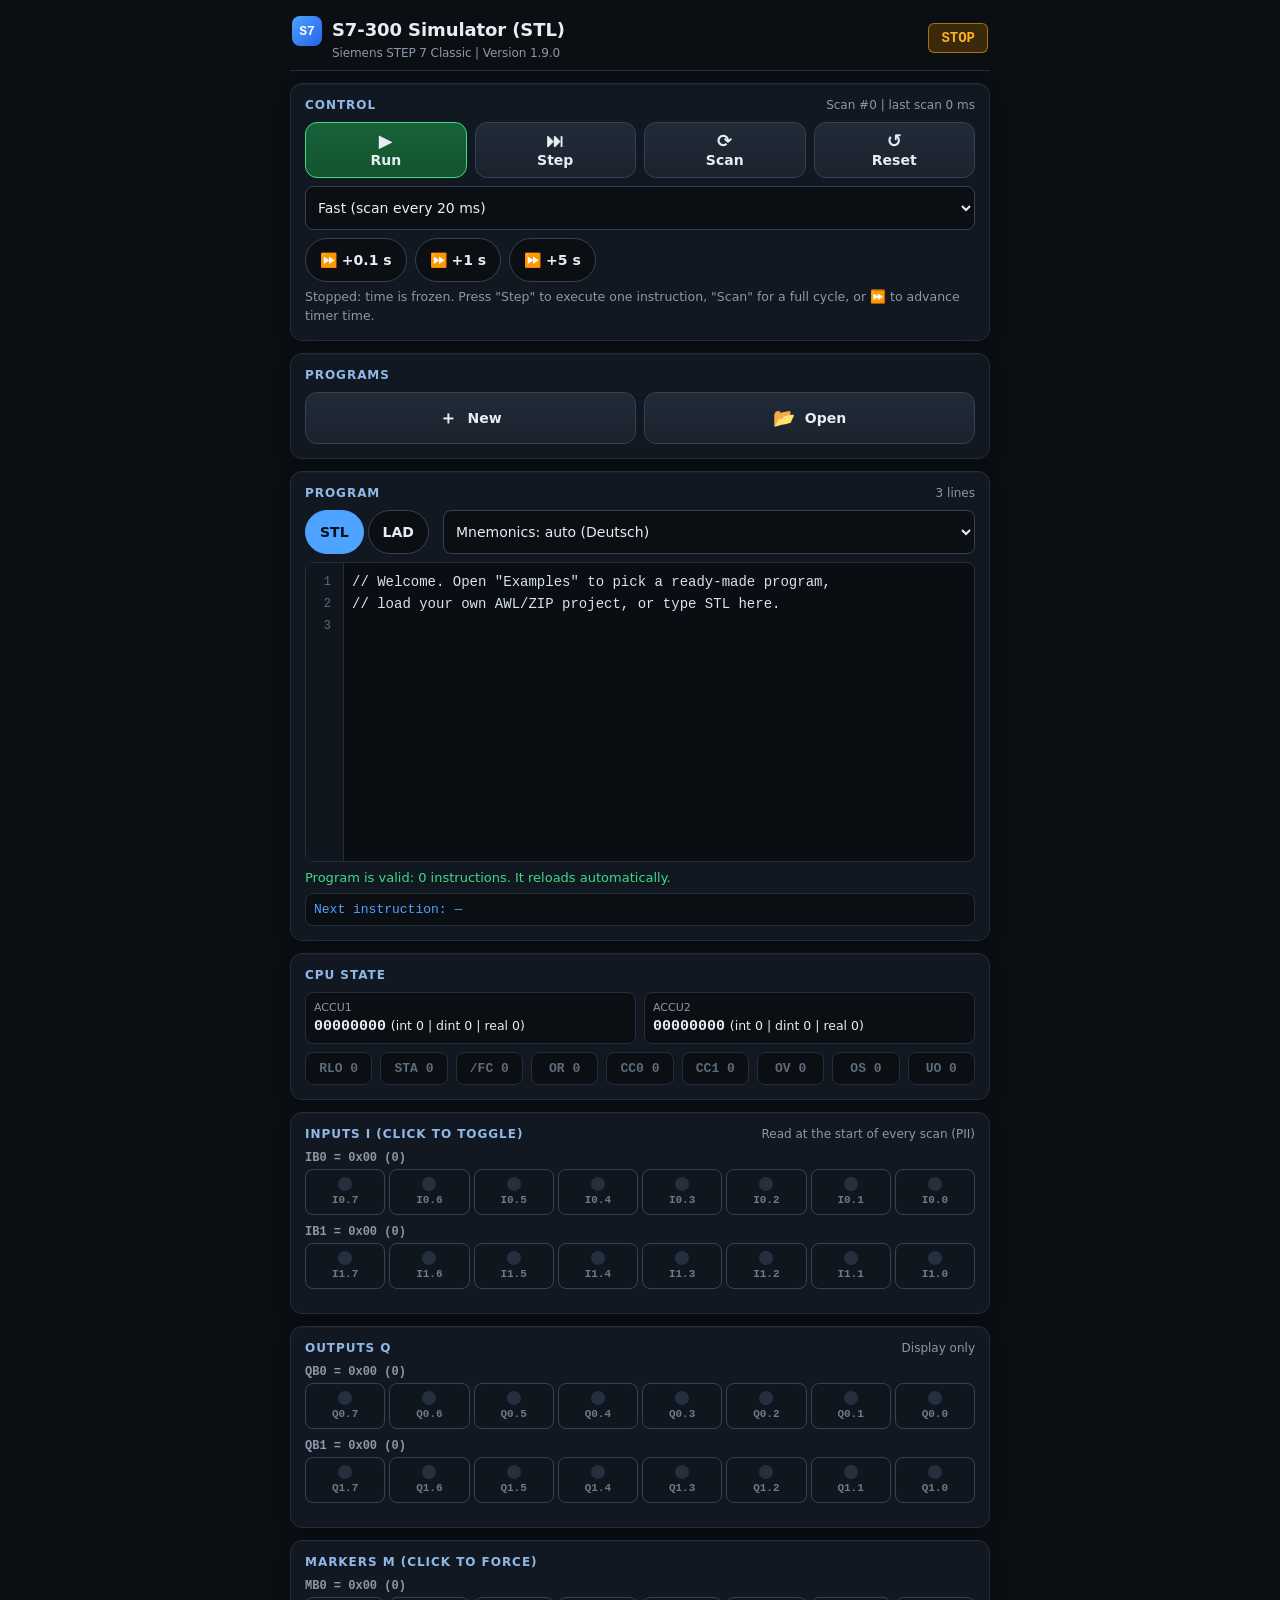
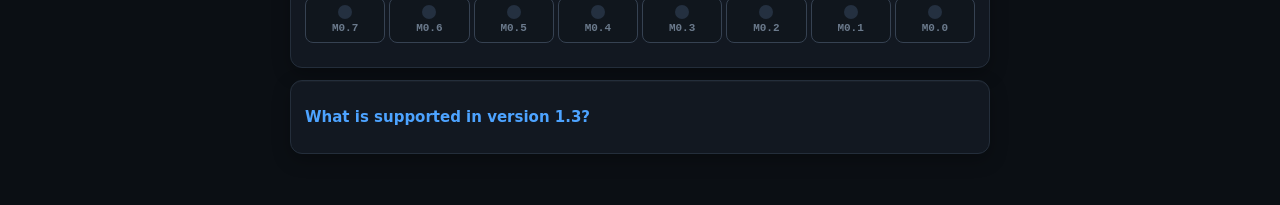
==== commit 4a90f898: "v1.9.0: indirect addressing (AR1/AR2 pointer model, register- and memory-indirect operands, OPN DB [" ====
--- a/index.html
+++ b/index.html
@@ -176,25 +176,25 @@
 </style>
 </head>
 <body><div id="root"></div>
-<script>(()=>{var Ym=Object.create;var nl=Object.defineProperty;var qm=Object.getOwnPropertyDescriptor;var e0=Object.getOwnPropertyNames;var t0=Object.getPrototypeOf,n0=Object.prototype.hasOwnProperty;var r0=(e,t,n)=>t in e?nl(e,t,{enumerable:!0,configurable:!0,writable:!0,value:n}):e[t]=n;var fn=(e,t)=>()=>{try{return t||e((t={exports:{}}).exports,t),t.exports}catch(n){throw t=0,n}};var i0=(e,t,n,r)=>{if(t&&typeof t=="object"||typeof t=="function")for(let i of e0(t))!n0.call(e,i)&&i!==n&&nl(e,i,{get:()=>t[i],enumerable:!(r=qm(t,i))||r.enumerable});return e};var On=(e,t,n)=>(n=e!=null?Ym(t0(e)):{},i0(t||!e||!e.__esModule?nl(n,"default",{value:e,enumerable:!0}):n,e));var J=(e,t,n)=>r0(e,typeof t!="symbol"?t+"":t,n);var na=fn(G=>{"use strict";var pr=Symbol.for("react.element"),s0=Symbol.for("react.portal"),l0=Symbol.for("react.fragment"),o0=Symbol.for("react.strict_mode"),u0=Symbol.for("react.profiler"),a0=Symbol.for("react.provider"),c0=Symbol.for("react.context"),f0=Symbol.for("react.forward_ref"),d0=Symbol.for("react.suspense"),m0=Symbol.for("react.memo"),p0=Symbol.for("react.lazy"),Qu=Symbol.iterator;function h0(e){return e===null||typeof e!="object"?null:(e=Qu&&e[Qu]||e["@@iterator"],typeof e=="function"?e:null)}var Xu={isMounted:function(){return!1},enqueueForceUpdate:function(){},enqueueReplaceState:function(){},enqueueSetState:function(){}},Ju=Object.assign,Zu={};function In(e,t,n){this.props=e,this.context=t,this.refs=Zu,this.updater=n||Xu}In.prototype.isReactComponent={};In.prototype.setState=function(e,t){if(typeof e!="object"&&typeof e!="function"&&e!=null)throw Error("setState(...): takes an object of state variables to update or a function which returns an object of state variables.");this.updater.enqueueSetState(this,e,t,"setState")};In.prototype.forceUpdate=function(e){this.updater.enqueueForceUpdate(this,e,"forceUpdate")};function Gu(){}Gu.prototype=In.prototype;function il(e,t,n){this.props=e,this.context=t,this.refs=Zu,this.updater=n||Xu}var sl=il.prototype=new Gu;sl.constructor=il;Ju(sl,In.prototype);sl.isPureReactComponent=!0;var Ku=Array.isArray,Yu=Object.prototype.hasOwnProperty,ll={current:null},qu={key:!0,ref:!0,__self:!0,__source:!0};function ea(e,t,n){var r,i={},s=null,l=null;if(t!=null)for(r in t.ref!==void 0&&(l=t.ref),t.key!==void 0&&(s=""+t.key),t)Yu.call(t,r)&&!qu.hasOwnProperty(r)&&(i[r]=t[r]);var o=arguments.length-2;if(o===1)i.children=n;else if(1<o){for(var u=Array(o),a=0;a<o;a++)u[a]=arguments[a+2];i.children=u}if(e&&e.defaultProps)for(r in o=e.defaultProps,o)i[r]===void 0&&(i[r]=o[r]);return{$$typeof:pr,type:e,key:s,ref:l,props:i,_owner:ll.current}}function g0(e,t){return{$$typeof:pr,type:e.type,key:t,ref:e.ref,props:e.props,_owner:e._owner}}function ol(e){return typeof e=="object"&&e!==null&&e.$$typeof===pr}function v0(e){var t={"=":"=0",":":"=2"};return"$"+e.replace(/[=:]/g,function(n){return t[n]})}var Hu=/\/+/g;function rl(e,t){return typeof e=="object"&&e!==null&&e.key!=null?v0(""+e.key):t.toString(36)}function vi(e,t,n,r,i){var s=typeof e;(s==="undefined"||s==="boolean")&&(e=null);var l=!1;if(e===null)l=!0;else switch(s){case"string":case"number":l=!0;break;case"object":switch(e.$$typeof){case pr:case s0:l=!0}}if(l)return l=e,i=i(l),e=r===""?"."+rl(l,0):r,Ku(i)?(n="",e!=null&&(n=e.replace(Hu,"$&/")+"/"),vi(i,t,n,"",function(a){return a})):i!=null&&(ol(i)&&(i=g0(i,n+(!i.key||l&&l.key===i.key?"":(""+i.key).replace(Hu,"$&/")+"/")+e)),t.push(i)),1;if(l=0,r=r===""?".":r+":",Ku(e))for(var o=0;o<e.length;o++){s=e[o];var u=r+rl(s,o);l+=vi(s,t,n,u,i)}else if(u=h0(e),typeof u=="function")for(e=u.call(e),o=0;!(s=e.next()).done;)s=s.value,u=r+rl(s,o++),l+=vi(s,t,n,u,i);else if(s==="object")throw t=String(e),Error("Objects are not valid as a React child (found: "+(t==="[object Object]"?"object with keys {"+Object.keys(e).join(", ")+"}":t)+"). If you meant to render a collection of children, use an array instead.");return l}function gi(e,t,n){if(e==null)return e;var r=[],i=0;return vi(e,r,"","",function(s){return t.call(n,s,i++)}),r}function y0(e){if(e._status===-1){var t=e._result;t=t(),t.then(function(n){(e._status===0||e._status===-1)&&(e._status=1,e._result=n)},function(n){(e._status===0||e._status===-1)&&(e._status=2,e._result=n)}),e._status===-1&&(e._status=0,e._result=t)}if(e._status===1)return e._result.default;throw e._result}var ze={current:null},yi={transition:null},S0={ReactCurrentDispatcher:ze,ReactCurrentBatchConfig:yi,ReactCurrentOwner:ll};function ta(){throw Error("act(...) is not supported in production builds of React.")}G.Children={map:gi,forEach:function(e,t,n){gi(e,function(){t.apply(this,arguments)},n)},count:function(e){var t=0;return gi(e,function(){t++}),t},toArray:function(e){return gi(e,function(t){return t})||[]},only:function(e){if(!ol(e))throw Error("React.Children.only expected to receive a single React element child.");return e}};G.Component=In;G.Fragment=l0;G.Profiler=u0;G.PureComponent=il;G.StrictMode=o0;G.Suspense=d0;G.__SECRET_INTERNALS_DO_NOT_USE_OR_YOU_WILL_BE_FIRED=S0;G.act=ta;G.cloneElement=function(e,t,n){if(e==null)throw Error("React.cloneElement(...): The argument must be a React element, but you passed "+e+".");var r=Ju({},e.props),i=e.key,s=e.ref,l=e._owner;if(t!=null){if(t.ref!==void 0&&(s=t.ref,l=ll.current),t.key!==void 0&&(i=""+t.key),e.type&&e.type.defaultProps)var o=e.type.defaultProps;for(u in t)Yu.call(t,u)&&!qu.hasOwnProperty(u)&&(r[u]=t[u]===void 0&&o!==void 0?o[u]:t[u])}var u=arguments.length-2;if(u===1)r.children=n;else if(1<u){o=Array(u);for(var a=0;a<u;a++)o[a]=arguments[a+2];r.children=o}return{$$typeof:pr,type:e.type,key:i,ref:s,props:r,_owner:l}};G.createContext=function(e){return e={$$typeof:c0,_currentValue:e,_currentValue2:e,_threadCount:0,Provider:null,Consumer:null,_defaultValue:null,_globalName:null},e.Provider={$$typeof:a0,_context:e},e.Consumer=e};G.createElement=ea;G.createFactory=function(e){var t=ea.bind(null,e);return t.type=e,t};G.createRef=function(){return{current:null}};G.forwardRef=function(e){return{$$typeof:f0,render:e}};G.isValidElement=ol;G.lazy=function(e){return{$$typeof:p0,_payload:{_status:-1,_result:e},_init:y0}};G.memo=function(e,t){return{$$typeof:m0,type:e,compare:t===void 0?null:t}};G.startTransition=function(e){var t=yi.transition;yi.transition={};try{e()}finally{yi.transition=t}};G.unstable_act=ta;G.useCallback=function(e,t){return ze.current.useCallback(e,t)};G.useContext=function(e){return ze.current.useContext(e)};G.useDebugValue=function(){};G.useDeferredValue=function(e){return ze.current.useDeferredValue(e)};G.useEffect=function(e,t){return ze.current.useEffect(e,t)};G.useId=function(){return ze.current.useId()};G.useImperativeHandle=function(e,t,n){return ze.current.useImperativeHandle(e,t,n)};G.useInsertionEffect=function(e,t){return ze.current.useInsertionEffect(e,t)};G.useLayoutEffect=function(e,t){return ze.current.useLayoutEffect(e,t)};G.useMemo=function(e,t){return ze.current.useMemo(e,t)};G.useReducer=function(e,t,n){return ze.current.useReducer(e,t,n)};G.useRef=function(e){return ze.current.useRef(e)};G.useState=function(e){return ze.current.useState(e)};G.useSyncExternalStore=function(e,t,n){return ze.current.useSyncExternalStore(e,t,n)};G.useTransition=function(){return ze.current.useTransition()};G.version="18.3.1"});var dn=fn((f1,ra)=>{"use strict";ra.exports=na()});var ma=fn(se=>{"use strict";function fl(e,t){var n=e.length;e.push(t);e:for(;0<n;){var r=n-1>>>1,i=e[r];if(0<Si(i,t))e[r]=t,e[n]=i,n=r;else break e}}function dt(e){return e.length===0?null:e[0]}function ki(e){if(e.length===0)return null;var t=e[0],n=e.pop();if(n!==t){e[0]=n;e:for(var r=0,i=e.length,s=i>>>1;r<s;){var l=2*(r+1)-1,o=e[l],u=l+1,a=e[u];if(0>Si(o,n))u<i&&0>Si(a,o)?(e[r]=a,e[u]=n,r=u):(e[r]=o,e[l]=n,r=l);else if(u<i&&0>Si(a,n))e[r]=a,e[u]=n,r=u;else break e}}return t}function Si(e,t){var n=e.sortIndex-t.sortIndex;return n!==0?n:e.id-t.id}typeof performance=="object"&&typeof performance.now=="function"?(ia=performance,se.unstable_now=function(){return ia.now()}):(ul=Date,sa=ul.now(),se.unstable_now=function(){return ul.now()-sa});var ia,ul,sa,Ct=[],Vt=[],x0=1,it=null,Pe=3,Ci=!1,mn=!1,gr=!1,ua=typeof setTimeout=="function"?setTimeout:null,aa=typeof clearTimeout=="function"?clearTimeout:null,la=typeof setImmediate!="undefined"?setImmediate:null;typeof navigator!="undefined"&&navigator.scheduling!==void 0&&navigator.scheduling.isInputPending!==void 0&&navigator.scheduling.isInputPending.bind(navigator.scheduling);function dl(e){for(var t=dt(Vt);t!==null;){if(t.callback===null)ki(Vt);else if(t.startTime<=e)ki(Vt),t.sortIndex=t.expirationTime,fl(Ct,t);else break;t=dt(Vt)}}function ml(e){if(gr=!1,dl(e),!mn)if(dt(Ct)!==null)mn=!0,hl(pl);else{var t=dt(Vt);t!==null&&gl(ml,t.startTime-e)}}function pl(e,t){mn=!1,gr&&(gr=!1,aa(vr),vr=-1),Ci=!0;var n=Pe;try{for(dl(t),it=dt(Ct);it!==null&&(!(it.expirationTime>t)||e&&!da());){var r=it.callback;if(typeof r=="function"){it.callback=null,Pe=it.priorityLevel;var i=r(it.expirationTime<=t);t=se.unstable_now(),typeof i=="function"?it.callback=i:it===dt(Ct)&&ki(Ct),dl(t)}else ki(Ct);it=dt(Ct)}if(it!==null)var s=!0;else{var l=dt(Vt);l!==null&&gl(ml,l.startTime-t),s=!1}return s}finally{it=null,Pe=n,Ci=!1}}var wi=!1,xi=null,vr=-1,ca=5,fa=-1;function da(){return!(se.unstable_now()-fa<ca)}function al(){if(xi!==null){var e=se.unstable_now();fa=e;var t=!0;try{t=xi(!0,e)}finally{t?hr():(wi=!1,xi=null)}}else wi=!1}var hr;typeof la=="function"?hr=function(){la(al)}:typeof MessageChannel!="undefined"?(cl=new MessageChannel,oa=cl.port2,cl.port1.onmessage=al,hr=function(){oa.postMessage(null)}):hr=function(){ua(al,0)};var cl,oa;function hl(e){xi=e,wi||(wi=!0,hr())}function gl(e,t){vr=ua(function(){e(se.unstable_now())},t)}se.unstable_IdlePriority=5;se.unstable_ImmediatePriority=1;se.unstable_LowPriority=4;se.unstable_NormalPriority=3;se.unstable_Profiling=null;se.unstable_UserBlockingPriority=2;se.unstable_cancelCallback=function(e){e.callback=null};se.unstable_continueExecution=function(){mn||Ci||(mn=!0,hl(pl))};se.unstable_forceFrameRate=function(e){0>e||125<e?console.error("forceFrameRate takes a positive int between 0 and 125, forcing frame rates higher than 125 fps is not supported"):ca=0<e?Math.floor(1e3/e):5};se.unstable_getCurrentPriorityLevel=function(){return Pe};se.unstable_getFirstCallbackNode=function(){return dt(Ct)};se.unstable_next=function(e){switch(Pe){case 1:case 2:case 3:var t=3;break;default:t=Pe}var n=Pe;Pe=t;try{return e()}finally{Pe=n}};se.unstable_pauseExecution=function(){};se.unstable_requestPaint=function(){};se.unstable_runWithPriority=function(e,t){switch(e){case 1:case 2:case 3:case 4:case 5:break;default:e=3}var n=Pe;Pe=e;try{return t()}finally{Pe=n}};se.unstable_scheduleCallback=function(e,t,n){var r=se.unstable_now();switch(typeof n=="object"&&n!==null?(n=n.delay,n=typeof n=="number"&&0<n?r+n:r):n=r,e){case 1:var i=-1;break;case 2:i=250;break;case 5:i=1073741823;break;case 4:i=1e4;break;default:i=5e3}return i=n+i,e={id:x0++,callback:t,priorityLevel:e,startTime:n,expirationTime:i,sortIndex:-1},n>r?(e.sortIndex=n,fl(Vt,e),dt(Ct)===null&&e===dt(Vt)&&(gr?(aa(vr),vr=-1):gr=!0,gl(ml,n-r))):(e.sortIndex=i,fl(Ct,e),mn||Ci||(mn=!0,hl(pl))),e};se.unstable_shouldYield=da;se.unstable_wrapCallback=function(e){var t=Pe;return function(){var n=Pe;Pe=t;try{return e.apply(this,arguments)}finally{Pe=n}}}});var ha=fn((m1,pa)=>{"use strict";pa.exports=ma()});var xd=fn(nt=>{"use strict";var k0=dn(),et=ha();function E(e){for(var t="https://reactjs.org/docs/error-decoder.html?invariant="+e,n=1;n<arguments.length;n++)t+="&args[]="+encodeURIComponent(arguments[n]);return"Minified React error #"+e+"; visit "+t+" for the full message or use the non-minified dev environment for full errors and additional helpful warnings."}var Cc=new Set,Rr={};function Ln(e,t){Yn(e,t),Yn(e+"Capture",t)}function Yn(e,t){for(Rr[e]=t,e=0;e<t.length;e++)Cc.add(t[e])}var Ut=!(typeof window=="undefined"||typeof window.document=="undefined"||typeof window.document.createElement=="undefined"),Rl=Object.prototype.hasOwnProperty,C0=/^[:A-Z_a-z\u00C0-\u00D6\u00D8-\u00F6\u00F8-\u02FF\u0370-\u037D\u037F-\u1FFF\u200C-\u200D\u2070-\u218F\u2C00-\u2FEF\u3001-\uD7FF\uF900-\uFDCF\uFDF0-\uFFFD][:A-Z_a-z\u00C0-\u00D6\u00D8-\u00F6\u00F8-\u02FF\u0370-\u037D\u037F-\u1FFF\u200C-\u200D\u2070-\u218F\u2C00-\u2FEF\u3001-\uD7FF\uF900-\uFDCF\uFDF0-\uFFFD\-.0-9\u00B7\u0300-\u036F\u203F-\u2040]*$/,ga={},va={};function w0(e){return Rl.call(va,e)?!0:Rl.call(ga,e)?!1:C0.test(e)?va[e]=!0:(ga[e]=!0,!1)}function N0(e,t,n,r){if(n!==null&&n.type===0)return!1;switch(typeof t){case"function":case"symbol":return!0;case"boolean":return r?!1:n!==null?!n.acceptsBooleans:(e=e.toLowerCase().slice(0,5),e!=="data-"&&e!=="aria-");default:return!1}}function T0(e,t,n,r){if(t===null||typeof t=="undefined"||N0(e,t,n,r))return!0;if(r)return!1;if(n!==null)switch(n.type){case 3:return!t;case 4:return t===!1;case 5:return isNaN(t);case 6:return isNaN(t)||1>t}return!1}function Ve(e,t,n,r,i,s,l){this.acceptsBooleans=t===2||t===3||t===4,this.attributeName=r,this.attributeNamespace=i,this.mustUseProperty=n,this.propertyName=e,this.type=t,this.sanitizeURL=s,this.removeEmptyString=l}var Ae={};"children dangerouslySetInnerHTML defaultValue defaultChecked innerHTML suppressContentEditableWarning suppressHydrationWarning style".split(" ").forEach(function(e){Ae[e]=new Ve(e,0,!1,e,null,!1,!1)});[["acceptCharset","accept-charset"],["className","class"],["htmlFor","for"],["httpEquiv","http-equiv"]].forEach(function(e){var t=e[0];Ae[t]=new Ve(t,1,!1,e[1],null,!1,!1)});["contentEditable","draggable","spellCheck","value"].forEach(function(e){Ae[e]=new Ve(e,2,!1,e.toLowerCase(),null,!1,!1)});["autoReverse","externalResourcesRequired","focusable","preserveAlpha"].forEach(function(e){Ae[e]=new Ve(e,2,!1,e,null,!1,!1)});"allowFullScreen async autoFocus autoPlay controls default defer disabled disablePictureInPicture disableRemotePlayback formNoValidate hidden loop noModule noValidate open playsInline readOnly required reversed scoped seamless itemScope".split(" ").forEach(function(e){Ae[e]=new Ve(e,3,!1,e.toLowerCase(),null,!1,!1)});["checked","multiple","muted","selected"].forEach(function(e){Ae[e]=new Ve(e,3,!0,e,null,!1,!1)});["capture","download"].forEach(function(e){Ae[e]=new Ve(e,4,!1,e,null,!1,!1)});["cols","rows","size","span"].forEach(function(e){Ae[e]=new Ve(e,6,!1,e,null,!1,!1)});["rowSpan","start"].forEach(function(e){Ae[e]=new Ve(e,5,!1,e.toLowerCase(),null,!1,!1)});var Ao=/[\-:]([a-z])/g;function Bo(e){return e[1].toUpperCase()}"accent-height alignment-baseline arabic-form baseline-shift cap-height clip-path clip-rule color-interpolation color-interpolation-filters color-profile color-rendering dominant-baseline enable-background fill-opacity fill-rule flood-color flood-opacity font-family font-size font-size-adjust font-stretch font-style font-variant font-weight glyph-name glyph-orientation-horizontal glyph-orientation-vertical horiz-adv-x horiz-origin-x image-rendering letter-spacing lighting-color marker-end marker-mid marker-start overline-position overline-thickness paint-order panose-1 pointer-events rendering-intent shape-rendering stop-color stop-opacity strikethrough-position strikethrough-thickness stroke-dasharray stroke-dashoffset stroke-linecap stroke-linejoin stroke-miterlimit stroke-opacity stroke-width text-anchor text-decoration text-rendering underline-position underline-thickness unicode-bidi unicode-range units-per-em v-alphabetic v-hanging v-ideographic v-mathematical vector-effect vert-adv-y vert-origin-x vert-origin-y word-spacing writing-mode xmlns:xlink x-height".split(" ").forEach(function(e){var t=e.replace(Ao,Bo);Ae[t]=new Ve(t,1,!1,e,null,!1,!1)});"xlink:actuate xlink:arcrole xlink:role xlink:show xlink:title xlink:type".split(" ").forEach(function(e){var t=e.replace(Ao,Bo);Ae[t]=new Ve(t,1,!1,e,"http://www.w3.org/1999/xlink",!1,!1)});["xml:base","xml:lang","xml:space"].forEach(function(e){var t=e.replace(Ao,Bo);Ae[t]=new Ve(t,1,!1,e,"http://www.w3.org/XML/1998/namespace",!1,!1)});["tabIndex","crossOrigin"].forEach(function(e){Ae[e]=new Ve(e,1,!1,e.toLowerCase(),null,!1,!1)});Ae.xlinkHref=new Ve("xlinkHref",1,!1,"xlink:href","http://www.w3.org/1999/xlink",!0,!1);["src","href","action","formAction"].forEach(function(e){Ae[e]=new Ve(e,1,!1,e.toLowerCase(),null,!0,!0)});function Po(e,t,n,r){var i=Ae.hasOwnProperty(t)?Ae[t]:null;(i!==null?i.type!==0:r||!(2<t.length)||t[0]!=="o"&&t[0]!=="O"||t[1]!=="n"&&t[1]!=="N")&&(T0(t,n,i,r)&&(n=null),r||i===null?w0(t)&&(n===null?e.removeAttribute(t):e.setAttribute(t,""+n)):i.mustUseProperty?e[i.propertyName]=n===null?i.type===3?!1:"":n:(t=i.attributeName,r=i.attributeNamespace,n===null?e.removeAttribute(t):(i=i.type,n=i===3||i===4&&n===!0?"":""+n,r?e.setAttributeNS(r,t,n):e.setAttribute(t,n))))}var zt=k0.__SECRET_INTERNALS_DO_NOT_USE_OR_YOU_WILL_BE_FIRED,Ni=Symbol.for("react.element"),Pn=Symbol.for("react.portal"),_n=Symbol.for("react.fragment"),_o=Symbol.for("react.strict_mode"),zl=Symbol.for("react.profiler"),wc=Symbol.for("react.provider"),Nc=Symbol.for("react.context"),Uo=Symbol.for("react.forward_ref"),$l=Symbol.for("react.suspense"),Wl=Symbol.for("react.suspense_list"),Mo=Symbol.for("react.memo"),Qt=Symbol.for("react.lazy"),Tc=Symbol.for("react.offscreen"),ya=Symbol.iterator;function yr(e){return e===null||typeof e!="object"?null:(e=ya&&e[ya]||e["@@iterator"],typeof e=="function"?e:null)}var ge=Object.assign,vl;function Lr(e){if(vl===void 0)try{throw Error()}catch(n){var t=n.stack.trim().match(/\n( *(at )?)/);vl=t&&t[1]||""}return`
-`+vl+e}var yl=!1;function Sl(e,t){if(!e||yl)return"";yl=!0;var n=Error.prepareStackTrace;Error.prepareStackTrace=void 0;try{if(t)if(t=function(){throw Error()},Object.defineProperty(t.prototype,"props",{set:function(){throw Error()}}),typeof Reflect=="object"&&Reflect.construct){try{Reflect.construct(t,[])}catch(a){var r=a}Reflect.construct(e,[],t)}else{try{t.call()}catch(a){r=a}e.call(t.prototype)}else{try{throw Error()}catch(a){r=a}e()}}catch(a){if(a&&r&&typeof a.stack=="string"){for(var i=a.stack.split(`
+<script>(()=>{var e0=Object.create;var nl=Object.defineProperty;var t0=Object.getOwnPropertyDescriptor;var n0=Object.getOwnPropertyNames;var r0=Object.getPrototypeOf,i0=Object.prototype.hasOwnProperty;var s0=(e,t,n)=>t in e?nl(e,t,{enumerable:!0,configurable:!0,writable:!0,value:n}):e[t]=n;var fn=(e,t)=>()=>{try{return t||e((t={exports:{}}).exports,t),t.exports}catch(n){throw t=0,n}};var l0=(e,t,n,r)=>{if(t&&typeof t=="object"||typeof t=="function")for(let i of n0(t))!i0.call(e,i)&&i!==n&&nl(e,i,{get:()=>t[i],enumerable:!(r=t0(t,i))||r.enumerable});return e};var In=(e,t,n)=>(n=e!=null?e0(r0(e)):{},l0(t||!e||!e.__esModule?nl(n,"default",{value:e,enumerable:!0}):n,e));var Y=(e,t,n)=>s0(e,typeof t!="symbol"?t+"":t,n);var ia=fn(q=>{"use strict";var hr=Symbol.for("react.element"),o0=Symbol.for("react.portal"),u0=Symbol.for("react.fragment"),a0=Symbol.for("react.strict_mode"),c0=Symbol.for("react.profiler"),f0=Symbol.for("react.provider"),d0=Symbol.for("react.context"),m0=Symbol.for("react.forward_ref"),p0=Symbol.for("react.suspense"),h0=Symbol.for("react.memo"),g0=Symbol.for("react.lazy"),Hu=Symbol.iterator;function y0(e){return e===null||typeof e!="object"?null:(e=Hu&&e[Hu]||e["@@iterator"],typeof e=="function"?e:null)}var Zu={isMounted:function(){return!1},enqueueForceUpdate:function(){},enqueueReplaceState:function(){},enqueueSetState:function(){}},Gu=Object.assign,Yu={};function On(e,t,n){this.props=e,this.context=t,this.refs=Yu,this.updater=n||Zu}On.prototype.isReactComponent={};On.prototype.setState=function(e,t){if(typeof e!="object"&&typeof e!="function"&&e!=null)throw Error("setState(...): takes an object of state variables to update or a function which returns an object of state variables.");this.updater.enqueueSetState(this,e,t,"setState")};On.prototype.forceUpdate=function(e){this.updater.enqueueForceUpdate(this,e,"forceUpdate")};function qu(){}qu.prototype=On.prototype;function il(e,t,n){this.props=e,this.context=t,this.refs=Yu,this.updater=n||Zu}var sl=il.prototype=new qu;sl.constructor=il;Gu(sl,On.prototype);sl.isPureReactComponent=!0;var Xu=Array.isArray,ea=Object.prototype.hasOwnProperty,ll={current:null},ta={key:!0,ref:!0,__self:!0,__source:!0};function na(e,t,n){var r,i={},s=null,l=null;if(t!=null)for(r in t.ref!==void 0&&(l=t.ref),t.key!==void 0&&(s=""+t.key),t)ea.call(t,r)&&!ta.hasOwnProperty(r)&&(i[r]=t[r]);var o=arguments.length-2;if(o===1)i.children=n;else if(1<o){for(var u=Array(o),a=0;a<o;a++)u[a]=arguments[a+2];i.children=u}if(e&&e.defaultProps)for(r in o=e.defaultProps,o)i[r]===void 0&&(i[r]=o[r]);return{$$typeof:hr,type:e,key:s,ref:l,props:i,_owner:ll.current}}function v0(e,t){return{$$typeof:hr,type:e.type,key:t,ref:e.ref,props:e.props,_owner:e._owner}}function ol(e){return typeof e=="object"&&e!==null&&e.$$typeof===hr}function S0(e){var t={"=":"=0",":":"=2"};return"$"+e.replace(/[=:]/g,function(n){return t[n]})}var Ju=/\/+/g;function rl(e,t){return typeof e=="object"&&e!==null&&e.key!=null?S0(""+e.key):t.toString(36)}function vi(e,t,n,r,i){var s=typeof e;(s==="undefined"||s==="boolean")&&(e=null);var l=!1;if(e===null)l=!0;else switch(s){case"string":case"number":l=!0;break;case"object":switch(e.$$typeof){case hr:case o0:l=!0}}if(l)return l=e,i=i(l),e=r===""?"."+rl(l,0):r,Xu(i)?(n="",e!=null&&(n=e.replace(Ju,"$&/")+"/"),vi(i,t,n,"",function(a){return a})):i!=null&&(ol(i)&&(i=v0(i,n+(!i.key||l&&l.key===i.key?"":(""+i.key).replace(Ju,"$&/")+"/")+e)),t.push(i)),1;if(l=0,r=r===""?".":r+":",Xu(e))for(var o=0;o<e.length;o++){s=e[o];var u=r+rl(s,o);l+=vi(s,t,n,u,i)}else if(u=y0(e),typeof u=="function")for(e=u.call(e),o=0;!(s=e.next()).done;)s=s.value,u=r+rl(s,o++),l+=vi(s,t,n,u,i);else if(s==="object")throw t=String(e),Error("Objects are not valid as a React child (found: "+(t==="[object Object]"?"object with keys {"+Object.keys(e).join(", ")+"}":t)+"). If you meant to render a collection of children, use an array instead.");return l}function yi(e,t,n){if(e==null)return e;var r=[],i=0;return vi(e,r,"","",function(s){return t.call(n,s,i++)}),r}function x0(e){if(e._status===-1){var t=e._result;t=t(),t.then(function(n){(e._status===0||e._status===-1)&&(e._status=1,e._result=n)},function(n){(e._status===0||e._status===-1)&&(e._status=2,e._result=n)}),e._status===-1&&(e._status=0,e._result=t)}if(e._status===1)return e._result.default;throw e._result}var $e={current:null},Si={transition:null},k0={ReactCurrentDispatcher:$e,ReactCurrentBatchConfig:Si,ReactCurrentOwner:ll};function ra(){throw Error("act(...) is not supported in production builds of React.")}q.Children={map:yi,forEach:function(e,t,n){yi(e,function(){t.apply(this,arguments)},n)},count:function(e){var t=0;return yi(e,function(){t++}),t},toArray:function(e){return yi(e,function(t){return t})||[]},only:function(e){if(!ol(e))throw Error("React.Children.only expected to receive a single React element child.");return e}};q.Component=On;q.Fragment=u0;q.Profiler=c0;q.PureComponent=il;q.StrictMode=a0;q.Suspense=p0;q.__SECRET_INTERNALS_DO_NOT_USE_OR_YOU_WILL_BE_FIRED=k0;q.act=ra;q.cloneElement=function(e,t,n){if(e==null)throw Error("React.cloneElement(...): The argument must be a React element, but you passed "+e+".");var r=Gu({},e.props),i=e.key,s=e.ref,l=e._owner;if(t!=null){if(t.ref!==void 0&&(s=t.ref,l=ll.current),t.key!==void 0&&(i=""+t.key),e.type&&e.type.defaultProps)var o=e.type.defaultProps;for(u in t)ea.call(t,u)&&!ta.hasOwnProperty(u)&&(r[u]=t[u]===void 0&&o!==void 0?o[u]:t[u])}var u=arguments.length-2;if(u===1)r.children=n;else if(1<u){o=Array(u);for(var a=0;a<u;a++)o[a]=arguments[a+2];r.children=o}return{$$typeof:hr,type:e.type,key:i,ref:s,props:r,_owner:l}};q.createContext=function(e){return e={$$typeof:d0,_currentValue:e,_currentValue2:e,_threadCount:0,Provider:null,Consumer:null,_defaultValue:null,_globalName:null},e.Provider={$$typeof:f0,_context:e},e.Consumer=e};q.createElement=na;q.createFactory=function(e){var t=na.bind(null,e);return t.type=e,t};q.createRef=function(){return{current:null}};q.forwardRef=function(e){return{$$typeof:m0,render:e}};q.isValidElement=ol;q.lazy=function(e){return{$$typeof:g0,_payload:{_status:-1,_result:e},_init:x0}};q.memo=function(e,t){return{$$typeof:h0,type:e,compare:t===void 0?null:t}};q.startTransition=function(e){var t=Si.transition;Si.transition={};try{e()}finally{Si.transition=t}};q.unstable_act=ra;q.useCallback=function(e,t){return $e.current.useCallback(e,t)};q.useContext=function(e){return $e.current.useContext(e)};q.useDebugValue=function(){};q.useDeferredValue=function(e){return $e.current.useDeferredValue(e)};q.useEffect=function(e,t){return $e.current.useEffect(e,t)};q.useId=function(){return $e.current.useId()};q.useImperativeHandle=function(e,t,n){return $e.current.useImperativeHandle(e,t,n)};q.useInsertionEffect=function(e,t){return $e.current.useInsertionEffect(e,t)};q.useLayoutEffect=function(e,t){return $e.current.useLayoutEffect(e,t)};q.useMemo=function(e,t){return $e.current.useMemo(e,t)};q.useReducer=function(e,t,n){return $e.current.useReducer(e,t,n)};q.useRef=function(e){return $e.current.useRef(e)};q.useState=function(e){return $e.current.useState(e)};q.useSyncExternalStore=function(e,t,n){return $e.current.useSyncExternalStore(e,t,n)};q.useTransition=function(){return $e.current.useTransition()};q.version="18.3.1"});var dn=fn((h1,sa)=>{"use strict";sa.exports=ia()});var ha=fn(se=>{"use strict";function fl(e,t){var n=e.length;e.push(t);e:for(;0<n;){var r=n-1>>>1,i=e[r];if(0<xi(i,t))e[r]=t,e[n]=i,n=r;else break e}}function dt(e){return e.length===0?null:e[0]}function Ci(e){if(e.length===0)return null;var t=e[0],n=e.pop();if(n!==t){e[0]=n;e:for(var r=0,i=e.length,s=i>>>1;r<s;){var l=2*(r+1)-1,o=e[l],u=l+1,a=e[u];if(0>xi(o,n))u<i&&0>xi(a,o)?(e[r]=a,e[u]=n,r=u):(e[r]=o,e[l]=n,r=l);else if(u<i&&0>xi(a,n))e[r]=a,e[u]=n,r=u;else break e}}return t}function xi(e,t){var n=e.sortIndex-t.sortIndex;return n!==0?n:e.id-t.id}typeof performance=="object"&&typeof performance.now=="function"?(la=performance,se.unstable_now=function(){return la.now()}):(ul=Date,oa=ul.now(),se.unstable_now=function(){return ul.now()-oa});var la,ul,oa,Ct=[],Vt=[],C0=1,st=null,Pe=3,wi=!1,mn=!1,yr=!1,ca=typeof setTimeout=="function"?setTimeout:null,fa=typeof clearTimeout=="function"?clearTimeout:null,ua=typeof setImmediate!="undefined"?setImmediate:null;typeof navigator!="undefined"&&navigator.scheduling!==void 0&&navigator.scheduling.isInputPending!==void 0&&navigator.scheduling.isInputPending.bind(navigator.scheduling);function dl(e){for(var t=dt(Vt);t!==null;){if(t.callback===null)Ci(Vt);else if(t.startTime<=e)Ci(Vt),t.sortIndex=t.expirationTime,fl(Ct,t);else break;t=dt(Vt)}}function ml(e){if(yr=!1,dl(e),!mn)if(dt(Ct)!==null)mn=!0,hl(pl);else{var t=dt(Vt);t!==null&&gl(ml,t.startTime-e)}}function pl(e,t){mn=!1,yr&&(yr=!1,fa(vr),vr=-1),wi=!0;var n=Pe;try{for(dl(t),st=dt(Ct);st!==null&&(!(st.expirationTime>t)||e&&!pa());){var r=st.callback;if(typeof r=="function"){st.callback=null,Pe=st.priorityLevel;var i=r(st.expirationTime<=t);t=se.unstable_now(),typeof i=="function"?st.callback=i:st===dt(Ct)&&Ci(Ct),dl(t)}else Ci(Ct);st=dt(Ct)}if(st!==null)var s=!0;else{var l=dt(Vt);l!==null&&gl(ml,l.startTime-t),s=!1}return s}finally{st=null,Pe=n,wi=!1}}var Ni=!1,ki=null,vr=-1,da=5,ma=-1;function pa(){return!(se.unstable_now()-ma<da)}function al(){if(ki!==null){var e=se.unstable_now();ma=e;var t=!0;try{t=ki(!0,e)}finally{t?gr():(Ni=!1,ki=null)}}else Ni=!1}var gr;typeof ua=="function"?gr=function(){ua(al)}:typeof MessageChannel!="undefined"?(cl=new MessageChannel,aa=cl.port2,cl.port1.onmessage=al,gr=function(){aa.postMessage(null)}):gr=function(){ca(al,0)};var cl,aa;function hl(e){ki=e,Ni||(Ni=!0,gr())}function gl(e,t){vr=ca(function(){e(se.unstable_now())},t)}se.unstable_IdlePriority=5;se.unstable_ImmediatePriority=1;se.unstable_LowPriority=4;se.unstable_NormalPriority=3;se.unstable_Profiling=null;se.unstable_UserBlockingPriority=2;se.unstable_cancelCallback=function(e){e.callback=null};se.unstable_continueExecution=function(){mn||wi||(mn=!0,hl(pl))};se.unstable_forceFrameRate=function(e){0>e||125<e?console.error("forceFrameRate takes a positive int between 0 and 125, forcing frame rates higher than 125 fps is not supported"):da=0<e?Math.floor(1e3/e):5};se.unstable_getCurrentPriorityLevel=function(){return Pe};se.unstable_getFirstCallbackNode=function(){return dt(Ct)};se.unstable_next=function(e){switch(Pe){case 1:case 2:case 3:var t=3;break;default:t=Pe}var n=Pe;Pe=t;try{return e()}finally{Pe=n}};se.unstable_pauseExecution=function(){};se.unstable_requestPaint=function(){};se.unstable_runWithPriority=function(e,t){switch(e){case 1:case 2:case 3:case 4:case 5:break;default:e=3}var n=Pe;Pe=e;try{return t()}finally{Pe=n}};se.unstable_scheduleCallback=function(e,t,n){var r=se.unstable_now();switch(typeof n=="object"&&n!==null?(n=n.delay,n=typeof n=="number"&&0<n?r+n:r):n=r,e){case 1:var i=-1;break;case 2:i=250;break;case 5:i=1073741823;break;case 4:i=1e4;break;default:i=5e3}return i=n+i,e={id:C0++,callback:t,priorityLevel:e,startTime:n,expirationTime:i,sortIndex:-1},n>r?(e.sortIndex=n,fl(Vt,e),dt(Ct)===null&&e===dt(Vt)&&(yr?(fa(vr),vr=-1):yr=!0,gl(ml,n-r))):(e.sortIndex=i,fl(Ct,e),mn||wi||(mn=!0,hl(pl))),e};se.unstable_shouldYield=pa;se.unstable_wrapCallback=function(e){var t=Pe;return function(){var n=Pe;Pe=t;try{return e.apply(this,arguments)}finally{Pe=n}}}});var ya=fn((y1,ga)=>{"use strict";ga.exports=ha()});var Cd=fn(nt=>{"use strict";var w0=dn(),et=ya();function I(e){for(var t="https://reactjs.org/docs/error-decoder.html?invariant="+e,n=1;n<arguments.length;n++)t+="&args[]="+encodeURIComponent(arguments[n]);return"Minified React error #"+e+"; visit "+t+" for the full message or use the non-minified dev environment for full errors and additional helpful warnings."}var Nc=new Set,zr={};function Ln(e,t){Yn(e,t),Yn(e+"Capture",t)}function Yn(e,t){for(zr[e]=t,e=0;e<t.length;e++)Nc.add(t[e])}var Mt=!(typeof window=="undefined"||typeof window.document=="undefined"||typeof window.document.createElement=="undefined"),Fl=Object.prototype.hasOwnProperty,N0=/^[:A-Z_a-z\u00C0-\u00D6\u00D8-\u00F6\u00F8-\u02FF\u0370-\u037D\u037F-\u1FFF\u200C-\u200D\u2070-\u218F\u2C00-\u2FEF\u3001-\uD7FF\uF900-\uFDCF\uFDF0-\uFFFD][:A-Z_a-z\u00C0-\u00D6\u00D8-\u00F6\u00F8-\u02FF\u0370-\u037D\u037F-\u1FFF\u200C-\u200D\u2070-\u218F\u2C00-\u2FEF\u3001-\uD7FF\uF900-\uFDCF\uFDF0-\uFFFD\-.0-9\u00B7\u0300-\u036F\u203F-\u2040]*$/,va={},Sa={};function T0(e){return Fl.call(Sa,e)?!0:Fl.call(va,e)?!1:N0.test(e)?Sa[e]=!0:(va[e]=!0,!1)}function L0(e,t,n,r){if(n!==null&&n.type===0)return!1;switch(typeof t){case"function":case"symbol":return!0;case"boolean":return r?!1:n!==null?!n.acceptsBooleans:(e=e.toLowerCase().slice(0,5),e!=="data-"&&e!=="aria-");default:return!1}}function D0(e,t,n,r){if(t===null||typeof t=="undefined"||L0(e,t,n,r))return!0;if(r)return!1;if(n!==null)switch(n.type){case 3:return!t;case 4:return t===!1;case 5:return isNaN(t);case 6:return isNaN(t)||1>t}return!1}function je(e,t,n,r,i,s,l){this.acceptsBooleans=t===2||t===3||t===4,this.attributeName=r,this.attributeNamespace=i,this.mustUseProperty=n,this.propertyName=e,this.type=t,this.sanitizeURL=s,this.removeEmptyString=l}var Ae={};"children dangerouslySetInnerHTML defaultValue defaultChecked innerHTML suppressContentEditableWarning suppressHydrationWarning style".split(" ").forEach(function(e){Ae[e]=new je(e,0,!1,e,null,!1,!1)});[["acceptCharset","accept-charset"],["className","class"],["htmlFor","for"],["httpEquiv","http-equiv"]].forEach(function(e){var t=e[0];Ae[t]=new je(t,1,!1,e[1],null,!1,!1)});["contentEditable","draggable","spellCheck","value"].forEach(function(e){Ae[e]=new je(e,2,!1,e.toLowerCase(),null,!1,!1)});["autoReverse","externalResourcesRequired","focusable","preserveAlpha"].forEach(function(e){Ae[e]=new je(e,2,!1,e,null,!1,!1)});"allowFullScreen async autoFocus autoPlay controls default defer disabled disablePictureInPicture disableRemotePlayback formNoValidate hidden loop noModule noValidate open playsInline readOnly required reversed scoped seamless itemScope".split(" ").forEach(function(e){Ae[e]=new je(e,3,!1,e.toLowerCase(),null,!1,!1)});["checked","multiple","muted","selected"].forEach(function(e){Ae[e]=new je(e,3,!0,e,null,!1,!1)});["capture","download"].forEach(function(e){Ae[e]=new je(e,4,!1,e,null,!1,!1)});["cols","rows","size","span"].forEach(function(e){Ae[e]=new je(e,6,!1,e,null,!1,!1)});["rowSpan","start"].forEach(function(e){Ae[e]=new je(e,5,!1,e.toLowerCase(),null,!1,!1)});var Ao=/[\-:]([a-z])/g;function Bo(e){return e[1].toUpperCase()}"accent-height alignment-baseline arabic-form baseline-shift cap-height clip-path clip-rule color-interpolation color-interpolation-filters color-profile color-rendering dominant-baseline enable-background fill-opacity fill-rule flood-color flood-opacity font-family font-size font-size-adjust font-stretch font-style font-variant font-weight glyph-name glyph-orientation-horizontal glyph-orientation-vertical horiz-adv-x horiz-origin-x image-rendering letter-spacing lighting-color marker-end marker-mid marker-start overline-position overline-thickness paint-order panose-1 pointer-events rendering-intent shape-rendering stop-color stop-opacity strikethrough-position strikethrough-thickness stroke-dasharray stroke-dashoffset stroke-linecap stroke-linejoin stroke-miterlimit stroke-opacity stroke-width text-anchor text-decoration text-rendering underline-position underline-thickness unicode-bidi unicode-range units-per-em v-alphabetic v-hanging v-ideographic v-mathematical vector-effect vert-adv-y vert-origin-x vert-origin-y word-spacing writing-mode xmlns:xlink x-height".split(" ").forEach(function(e){var t=e.replace(Ao,Bo);Ae[t]=new je(t,1,!1,e,null,!1,!1)});"xlink:actuate xlink:arcrole xlink:role xlink:show xlink:title xlink:type".split(" ").forEach(function(e){var t=e.replace(Ao,Bo);Ae[t]=new je(t,1,!1,e,"http://www.w3.org/1999/xlink",!1,!1)});["xml:base","xml:lang","xml:space"].forEach(function(e){var t=e.replace(Ao,Bo);Ae[t]=new je(t,1,!1,e,"http://www.w3.org/XML/1998/namespace",!1,!1)});["tabIndex","crossOrigin"].forEach(function(e){Ae[e]=new je(e,1,!1,e.toLowerCase(),null,!1,!1)});Ae.xlinkHref=new je("xlinkHref",1,!1,"xlink:href","http://www.w3.org/1999/xlink",!0,!1);["src","href","action","formAction"].forEach(function(e){Ae[e]=new je(e,1,!1,e.toLowerCase(),null,!0,!0)});function Po(e,t,n,r){var i=Ae.hasOwnProperty(t)?Ae[t]:null;(i!==null?i.type!==0:r||!(2<t.length)||t[0]!=="o"&&t[0]!=="O"||t[1]!=="n"&&t[1]!=="N")&&(D0(t,n,i,r)&&(n=null),r||i===null?T0(t)&&(n===null?e.removeAttribute(t):e.setAttribute(t,""+n)):i.mustUseProperty?e[i.propertyName]=n===null?i.type===3?!1:"":n:(t=i.attributeName,r=i.attributeNamespace,n===null?e.removeAttribute(t):(i=i.type,n=i===3||i===4&&n===!0?"":""+n,r?e.setAttributeNS(r,t,n):e.setAttribute(t,n))))}var zt=w0.__SECRET_INTERNALS_DO_NOT_USE_OR_YOU_WILL_BE_FIRED,Ti=Symbol.for("react.element"),Pn=Symbol.for("react.portal"),_n=Symbol.for("react.fragment"),_o=Symbol.for("react.strict_mode"),zl=Symbol.for("react.profiler"),Tc=Symbol.for("react.provider"),Lc=Symbol.for("react.context"),Mo=Symbol.for("react.forward_ref"),$l=Symbol.for("react.suspense"),Wl=Symbol.for("react.suspense_list"),Uo=Symbol.for("react.memo"),Qt=Symbol.for("react.lazy"),Dc=Symbol.for("react.offscreen"),xa=Symbol.iterator;function Sr(e){return e===null||typeof e!="object"?null:(e=xa&&e[xa]||e["@@iterator"],typeof e=="function"?e:null)}var ye=Object.assign,yl;function Dr(e){if(yl===void 0)try{throw Error()}catch(n){var t=n.stack.trim().match(/\n( *(at )?)/);yl=t&&t[1]||""}return`
+`+yl+e}var vl=!1;function Sl(e,t){if(!e||vl)return"";vl=!0;var n=Error.prepareStackTrace;Error.prepareStackTrace=void 0;try{if(t)if(t=function(){throw Error()},Object.defineProperty(t.prototype,"props",{set:function(){throw Error()}}),typeof Reflect=="object"&&Reflect.construct){try{Reflect.construct(t,[])}catch(a){var r=a}Reflect.construct(e,[],t)}else{try{t.call()}catch(a){r=a}e.call(t.prototype)}else{try{throw Error()}catch(a){r=a}e()}}catch(a){if(a&&r&&typeof a.stack=="string"){for(var i=a.stack.split(`
 `),s=r.stack.split(`
 `),l=i.length-1,o=s.length-1;1<=l&&0<=o&&i[l]!==s[o];)o--;for(;1<=l&&0<=o;l--,o--)if(i[l]!==s[o]){if(l!==1||o!==1)do if(l--,o--,0>o||i[l]!==s[o]){var u=`
-`+i[l].replace(" at new "," at ");return e.displayName&&u.includes("<anonymous>")&&(u=u.replace("<anonymous>",e.displayName)),u}while(1<=l&&0<=o);break}}}finally{yl=!1,Error.prepareStackTrace=n}return(e=e?e.displayName||e.name:"")?Lr(e):""}function L0(e){switch(e.tag){case 5:return Lr(e.type);case 16:return Lr("Lazy");case 13:return Lr("Suspense");case 19:return Lr("SuspenseList");case 0:case 2:case 15:return e=Sl(e.type,!1),e;case 11:return e=Sl(e.type.render,!1),e;case 1:return e=Sl(e.type,!0),e;default:return""}}function Vl(e){if(e==null)return null;if(typeof e=="function")return e.displayName||e.name||null;if(typeof e=="string")return e;switch(e){case _n:return"Fragment";case Pn:return"Portal";case zl:return"Profiler";case _o:return"StrictMode";case $l:return"Suspense";case Wl:return"SuspenseList"}if(typeof e=="object")switch(e.$$typeof){case Nc:return(e.displayName||"Context")+".Consumer";case wc:return(e._context.displayName||"Context")+".Provider";case Uo:var t=e.render;return e=e.displayName,e||(e=t.displayName||t.name||"",e=e!==""?"ForwardRef("+e+")":"ForwardRef"),e;case Mo:return t=e.displayName||null,t!==null?t:Vl(e.type)||"Memo";case Qt:t=e._payload,e=e._init;try{return Vl(e(t))}catch{}}return null}function D0(e){var t=e.type;switch(e.tag){case 24:return"Cache";case 9:return(t.displayName||"Context")+".Consumer";case 10:return(t._context.displayName||"Context")+".Provider";case 18:return"DehydratedFragment";case 11:return e=t.render,e=e.displayName||e.name||"",t.displayName||(e!==""?"ForwardRef("+e+")":"ForwardRef");case 7:return"Fragment";case 5:return t;case 4:return"Portal";case 3:return"Root";case 6:return"Text";case 16:return Vl(t);case 8:return t===_o?"StrictMode":"Mode";case 22:return"Offscreen";case 12:return"Profiler";case 21:return"Scope";case 13:return"Suspense";case 19:return"SuspenseList";case 25:return"TracingMarker";case 1:case 0:case 17:case 2:case 14:case 15:if(typeof t=="function")return t.displayName||t.name||null;if(typeof t=="string")return t}return null}function ln(e){switch(typeof e){case"boolean":case"number":case"string":case"undefined":return e;case"object":return e;default:return""}}function Lc(e){var t=e.type;return(e=e.nodeName)&&e.toLowerCase()==="input"&&(t==="checkbox"||t==="radio")}function b0(e){var t=Lc(e)?"checked":"value",n=Object.getOwnPropertyDescriptor(e.constructor.prototype,t),r=""+e[t];if(!e.hasOwnProperty(t)&&typeof n!="undefined"&&typeof n.get=="function"&&typeof n.set=="function"){var i=n.get,s=n.set;return Object.defineProperty(e,t,{configurable:!0,get:function(){return i.call(this)},set:function(l){r=""+l,s.call(this,l)}}),Object.defineProperty(e,t,{enumerable:n.enumerable}),{getValue:function(){return r},setValue:function(l){r=""+l},stopTracking:function(){e._valueTracker=null,delete e[t]}}}}function Ti(e){e._valueTracker||(e._valueTracker=b0(e))}function Dc(e){if(!e)return!1;var t=e._valueTracker;if(!t)return!0;var n=t.getValue(),r="";return e&&(r=Lc(e)?e.checked?"true":"false":e.value),e=r,e!==n?(t.setValue(e),!0):!1}function qi(e){if(e=e||(typeof document!="undefined"?document:void 0),typeof e=="undefined")return null;try{return e.activeElement||e.body}catch{return e.body}}function jl(e,t){var n=t.checked;return ge({},t,{defaultChecked:void 0,defaultValue:void 0,value:void 0,checked:n!=null?n:e._wrapperState.initialChecked})}function Sa(e,t){var n=t.defaultValue==null?"":t.defaultValue,r=t.checked!=null?t.checked:t.defaultChecked;n=ln(t.value!=null?t.value:n),e._wrapperState={initialChecked:r,initialValue:n,controlled:t.type==="checkbox"||t.type==="radio"?t.checked!=null:t.value!=null}}function bc(e,t){t=t.checked,t!=null&&Po(e,"checked",t,!1)}function Ql(e,t){bc(e,t);var n=ln(t.value),r=t.type;if(n!=null)r==="number"?(n===0&&e.value===""||e.value!=n)&&(e.value=""+n):e.value!==""+n&&(e.value=""+n);else if(r==="submit"||r==="reset"){e.removeAttribute("value");return}t.hasOwnProperty("value")?Kl(e,t.type,n):t.hasOwnProperty("defaultValue")&&Kl(e,t.type,ln(t.defaultValue)),t.checked==null&&t.defaultChecked!=null&&(e.defaultChecked=!!t.defaultChecked)}function xa(e,t,n){if(t.hasOwnProperty("value")||t.hasOwnProperty("defaultValue")){var r=t.type;if(!(r!=="submit"&&r!=="reset"||t.value!==void 0&&t.value!==null))return;t=""+e._wrapperState.initialValue,n||t===e.value||(e.value=t),e.defaultValue=t}n=e.name,n!==""&&(e.name=""),e.defaultChecked=!!e._wrapperState.initialChecked,n!==""&&(e.name=n)}function Kl(e,t,n){(t!=="number"||qi(e.ownerDocument)!==e)&&(n==null?e.defaultValue=""+e._wrapperState.initialValue:e.defaultValue!==""+n&&(e.defaultValue=""+n))}var Dr=Array.isArray;function Kn(e,t,n,r){if(e=e.options,t){t={};for(var i=0;i<n.length;i++)t["$"+n[i]]=!0;for(n=0;n<e.length;n++)i=t.hasOwnProperty("$"+e[n].value),e[n].selected!==i&&(e[n].selected=i),i&&r&&(e[n].defaultSelected=!0)}else{for(n=""+ln(n),t=null,i=0;i<e.length;i++){if(e[i].value===n){e[i].selected=!0,r&&(e[i].defaultSelected=!0);return}t!==null||e[i].disabled||(t=e[i])}t!==null&&(t.selected=!0)}}function Hl(e,t){if(t.dangerouslySetInnerHTML!=null)throw Error(E(91));return ge({},t,{value:void 0,defaultValue:void 0,children:""+e._wrapperState.initialValue})}function ka(e,t){var n=t.value;if(n==null){if(n=t.children,t=t.defaultValue,n!=null){if(t!=null)throw Error(E(92));if(Dr(n)){if(1<n.length)throw Error(E(93));n=n[0]}t=n}t==null&&(t=""),n=t}e._wrapperState={initialValue:ln(n)}}function Ec(e,t){var n=ln(t.value),r=ln(t.defaultValue);n!=null&&(n=""+n,n!==e.value&&(e.value=n),t.defaultValue==null&&e.defaultValue!==n&&(e.defaultValue=n)),r!=null&&(e.defaultValue=""+r)}function Ca(e){var t=e.textContent;t===e._wrapperState.initialValue&&t!==""&&t!==null&&(e.value=t)}function Oc(e){switch(e){case"svg":return"http://www.w3.org/2000/svg";case"math":return"http://www.w3.org/1998/Math/MathML";default:return"http://www.w3.org/1999/xhtml"}}function Xl(e,t){return e==null||e==="http://www.w3.org/1999/xhtml"?Oc(t):e==="http://www.w3.org/2000/svg"&&t==="foreignObject"?"http://www.w3.org/1999/xhtml":e}var Li,Ic=(function(e){return typeof MSApp!="undefined"&&MSApp.execUnsafeLocalFunction?function(t,n,r,i){MSApp.execUnsafeLocalFunction(function(){return e(t,n,r,i)})}:e})(function(e,t){if(e.namespaceURI!=="http://www.w3.org/2000/svg"||"innerHTML"in e)e.innerHTML=t;else{for(Li=Li||document.createElement("div"),Li.innerHTML="<svg>"+t.valueOf().toString()+"</svg>",t=Li.firstChild;e.firstChild;)e.removeChild(e.firstChild);for(;t.firstChild;)e.appendChild(t.firstChild)}});function zr(e,t){if(t){var n=e.firstChild;if(n&&n===e.lastChild&&n.nodeType===3){n.nodeValue=t;return}}e.textContent=t}var Or={animationIterationCount:!0,aspectRatio:!0,borderImageOutset:!0,borderImageSlice:!0,borderImageWidth:!0,boxFlex:!0,boxFlexGroup:!0,boxOrdinalGroup:!0,columnCount:!0,columns:!0,flex:!0,flexGrow:!0,flexPositive:!0,flexShrink:!0,flexNegative:!0,flexOrder:!0,gridArea:!0,gridRow:!0,gridRowEnd:!0,gridRowSpan:!0,gridRowStart:!0,gridColumn:!0,gridColumnEnd:!0,gridColumnSpan:!0,gridColumnStart:!0,fontWeight:!0,lineClamp:!0,lineHeight:!0,opacity:!0,order:!0,orphans:!0,tabSize:!0,widows:!0,zIndex:!0,zoom:!0,fillOpacity:!0,floodOpacity:!0,stopOpacity:!0,strokeDasharray:!0,strokeDashoffset:!0,strokeMiterlimit:!0,strokeOpacity:!0,strokeWidth:!0},E0=["Webkit","ms","Moz","O"];Object.keys(Or).forEach(function(e){E0.forEach(function(t){t=t+e.charAt(0).toUpperCase()+e.substring(1),Or[t]=Or[e]})});function Ac(e,t,n){return t==null||typeof t=="boolean"||t===""?"":n||typeof t!="number"||t===0||Or.hasOwnProperty(e)&&Or[e]?(""+t).trim():t+"px"}function Bc(e,t){e=e.style;for(var n in t)if(t.hasOwnProperty(n)){var r=n.indexOf("--")===0,i=Ac(n,t[n],r);n==="float"&&(n="cssFloat"),r?e.setProperty(n,i):e[n]=i}}var O0=ge({menuitem:!0},{area:!0,base:!0,br:!0,col:!0,embed:!0,hr:!0,img:!0,input:!0,keygen:!0,link:!0,meta:!0,param:!0,source:!0,track:!0,wbr:!0});function Jl(e,t){if(t){if(O0[e]&&(t.children!=null||t.dangerouslySetInnerHTML!=null))throw Error(E(137,e));if(t.dangerouslySetInnerHTML!=null){if(t.children!=null)throw Error(E(60));if(typeof t.dangerouslySetInnerHTML!="object"||!("__html"in t.dangerouslySetInnerHTML))throw Error(E(61))}if(t.style!=null&&typeof t.style!="object")throw Error(E(62))}}function Zl(e,t){if(e.indexOf("-")===-1)return typeof t.is=="string";switch(e){case"annotation-xml":case"color-profile":case"font-face":case"font-face-src":case"font-face-uri":case"font-face-format":case"font-face-name":case"missing-glyph":return!1;default:return!0}}var Gl=null;function Fo(e){return e=e.target||e.srcElement||window,e.correspondingUseElement&&(e=e.correspondingUseElement),e.nodeType===3?e.parentNode:e}var Yl=null,Hn=null,Xn=null;function wa(e){if(e=ii(e)){if(typeof Yl!="function")throw Error(E(280));var t=e.stateNode;t&&(t=Ds(t),Yl(e.stateNode,e.type,t))}}function Pc(e){Hn?Xn?Xn.push(e):Xn=[e]:Hn=e}function _c(){if(Hn){var e=Hn,t=Xn;if(Xn=Hn=null,wa(e),t)for(e=0;e<t.length;e++)wa(t[e])}}function Uc(e,t){return e(t)}function Mc(){}var xl=!1;function Fc(e,t,n){if(xl)return e(t,n);xl=!0;try{return Uc(e,t,n)}finally{xl=!1,(Hn!==null||Xn!==null)&&(Mc(),_c())}}function $r(e,t){var n=e.stateNode;if(n===null)return null;var r=Ds(n);if(r===null)return null;n=r[t];e:switch(t){case"onClick":case"onClickCapture":case"onDoubleClick":case"onDoubleClickCapture":case"onMouseDown":case"onMouseDownCapture":case"onMouseMove":case"onMouseMoveCapture":case"onMouseUp":case"onMouseUpCapture":case"onMouseEnter":(r=!r.disabled)||(e=e.type,r=!(e==="button"||e==="input"||e==="select"||e==="textarea")),e=!r;break e;default:e=!1}if(e)return null;if(n&&typeof n!="function")throw Error(E(231,t,typeof n));return n}var ql=!1;if(Ut)try{An={},Object.defineProperty(An,"passive",{get:function(){ql=!0}}),window.addEventListener("test",An,An),window.removeEventListener("test",An,An)}catch{ql=!1}var An;function I0(e,t,n,r,i,s,l,o,u){var a=Array.prototype.slice.call(arguments,3);try{t.apply(n,a)}catch(c){this.onError(c)}}var Ir=!1,es=null,ts=!1,eo=null,A0={onError:function(e){Ir=!0,es=e}};function B0(e,t,n,r,i,s,l,o,u){Ir=!1,es=null,I0.apply(A0,arguments)}function P0(e,t,n,r,i,s,l,o,u){if(B0.apply(this,arguments),Ir){if(Ir){var a=es;Ir=!1,es=null}else throw Error(E(198));ts||(ts=!0,eo=a)}}function Dn(e){var t=e,n=e;if(e.alternate)for(;t.return;)t=t.return;else{e=t;do t=e,(t.flags&4098)!==0&&(n=t.return),e=t.return;while(e)}return t.tag===3?n:null}function Rc(e){if(e.tag===13){var t=e.memoizedState;if(t===null&&(e=e.alternate,e!==null&&(t=e.memoizedState)),t!==null)return t.dehydrated}return null}function Na(e){if(Dn(e)!==e)throw Error(E(188))}function _0(e){var t=e.alternate;if(!t){if(t=Dn(e),t===null)throw Error(E(188));return t!==e?null:e}for(var n=e,r=t;;){var i=n.return;if(i===null)break;var s=i.alternate;if(s===null){if(r=i.return,r!==null){n=r;continue}break}if(i.child===s.child){for(s=i.child;s;){if(s===n)return Na(i),e;if(s===r)return Na(i),t;s=s.sibling}throw Error(E(188))}if(n.return!==r.return)n=i,r=s;else{for(var l=!1,o=i.child;o;){if(o===n){l=!0,n=i,r=s;break}if(o===r){l=!0,r=i,n=s;break}o=o.sibling}if(!l){for(o=s.child;o;){if(o===n){l=!0,n=s,r=i;break}if(o===r){l=!0,r=s,n=i;break}o=o.sibling}if(!l)throw Error(E(189))}}if(n.alternate!==r)throw Error(E(190))}if(n.tag!==3)throw Error(E(188));return n.stateNode.current===n?e:t}function zc(e){return e=_0(e),e!==null?$c(e):null}function $c(e){if(e.tag===5||e.tag===6)return e;for(e=e.child;e!==null;){var t=$c(e);if(t!==null)return t;e=e.sibling}return null}var Wc=et.unstable_scheduleCallback,Ta=et.unstable_cancelCallback,U0=et.unstable_shouldYield,M0=et.unstable_requestPaint,Se=et.unstable_now,F0=et.unstable_getCurrentPriorityLevel,Ro=et.unstable_ImmediatePriority,Vc=et.unstable_UserBlockingPriority,ns=et.unstable_NormalPriority,R0=et.unstable_LowPriority,jc=et.unstable_IdlePriority,ws=null,Lt=null;function z0(e){if(Lt&&typeof Lt.onCommitFiberRoot=="function")try{Lt.onCommitFiberRoot(ws,e,void 0,(e.current.flags&128)===128)}catch{}}var vt=Math.clz32?Math.clz32:V0,$0=Math.log,W0=Math.LN2;function V0(e){return e>>>=0,e===0?32:31-($0(e)/W0|0)|0}var Di=64,bi=4194304;function br(e){switch(e&-e){case 1:return 1;case 2:return 2;case 4:return 4;case 8:return 8;case 16:return 16;case 32:return 32;case 64:case 128:case 256:case 512:case 1024:case 2048:case 4096:case 8192:case 16384:case 32768:case 65536:case 131072:case 262144:case 524288:case 1048576:case 2097152:return e&4194240;case 4194304:case 8388608:case 16777216:case 33554432:case 67108864:return e&130023424;case 134217728:return 134217728;case 268435456:return 268435456;case 536870912:return 536870912;case 1073741824:return 1073741824;default:return e}}function rs(e,t){var n=e.pendingLanes;if(n===0)return 0;var r=0,i=e.suspendedLanes,s=e.pingedLanes,l=n&268435455;if(l!==0){var o=l&~i;o!==0?r=br(o):(s&=l,s!==0&&(r=br(s)))}else l=n&~i,l!==0?r=br(l):s!==0&&(r=br(s));if(r===0)return 0;if(t!==0&&t!==r&&(t&i)===0&&(i=r&-r,s=t&-t,i>=s||i===16&&(s&4194240)!==0))return t;if((r&4)!==0&&(r|=n&16),t=e.entangledLanes,t!==0)for(e=e.entanglements,t&=r;0<t;)n=31-vt(t),i=1<<n,r|=e[n],t&=~i;return r}function j0(e,t){switch(e){case 1:case 2:case 4:return t+250;case 8:case 16:case 32:case 64:case 128:case 256:case 512:case 1024:case 2048:case 4096:case 8192:case 16384:case 32768:case 65536:case 131072:case 262144:case 524288:case 1048576:case 2097152:return t+5e3;case 4194304:case 8388608:case 16777216:case 33554432:case 67108864:return-1;case 134217728:case 268435456:case 536870912:case 1073741824:return-1;default:return-1}}function Q0(e,t){for(var n=e.suspendedLanes,r=e.pingedLanes,i=e.expirationTimes,s=e.pendingLanes;0<s;){var l=31-vt(s),o=1<<l,u=i[l];u===-1?((o&n)===0||(o&r)!==0)&&(i[l]=j0(o,t)):u<=t&&(e.expiredLanes|=o),s&=~o}}function to(e){return e=e.pendingLanes&-1073741825,e!==0?e:e&1073741824?1073741824:0}function Qc(){var e=Di;return Di<<=1,(Di&4194240)===0&&(Di=64),e}function kl(e){for(var t=[],n=0;31>n;n++)t.push(e);return t}function ni(e,t,n){e.pendingLanes|=t,t!==536870912&&(e.suspendedLanes=0,e.pingedLanes=0),e=e.eventTimes,t=31-vt(t),e[t]=n}function K0(e,t){var n=e.pendingLanes&~t;e.pendingLanes=t,e.suspendedLanes=0,e.pingedLanes=0,e.expiredLanes&=t,e.mutableReadLanes&=t,e.entangledLanes&=t,t=e.entanglements;var r=e.eventTimes;for(e=e.expirationTimes;0<n;){var i=31-vt(n),s=1<<i;t[i]=0,r[i]=-1,e[i]=-1,n&=~s}}function zo(e,t){var n=e.entangledLanes|=t;for(e=e.entanglements;n;){var r=31-vt(n),i=1<<r;i&t|e[r]&t&&(e[r]|=t),n&=~i}}var ne=0;function Kc(e){return e&=-e,1<e?4<e?(e&268435455)!==0?16:536870912:4:1}var Hc,$o,Xc,Jc,Zc,no=!1,Ei=[],Gt=null,Yt=null,qt=null,Wr=new Map,Vr=new Map,Ht=[],H0="mousedown mouseup touchcancel touchend touchstart auxclick dblclick pointercancel pointerdown pointerup dragend dragstart drop compositionend compositionstart keydown keypress keyup input textInput copy cut paste click change contextmenu reset submit".split(" ");function La(e,t){switch(e){case"focusin":case"focusout":Gt=null;break;case"dragenter":case"dragleave":Yt=null;break;case"mouseover":case"mouseout":qt=null;break;case"pointerover":case"pointerout":Wr.delete(t.pointerId);break;case"gotpointercapture":case"lostpointercapture":Vr.delete(t.pointerId)}}function Sr(e,t,n,r,i,s){return e===null||e.nativeEvent!==s?(e={blockedOn:t,domEventName:n,eventSystemFlags:r,nativeEvent:s,targetContainers:[i]},t!==null&&(t=ii(t),t!==null&&$o(t)),e):(e.eventSystemFlags|=r,t=e.targetContainers,i!==null&&t.indexOf(i)===-1&&t.push(i),e)}function X0(e,t,n,r,i){switch(t){case"focusin":return Gt=Sr(Gt,e,t,n,r,i),!0;case"dragenter":return Yt=Sr(Yt,e,t,n,r,i),!0;case"mouseover":return qt=Sr(qt,e,t,n,r,i),!0;case"pointerover":var s=i.pointerId;return Wr.set(s,Sr(Wr.get(s)||null,e,t,n,r,i)),!0;case"gotpointercapture":return s=i.pointerId,Vr.set(s,Sr(Vr.get(s)||null,e,t,n,r,i)),!0}return!1}function Gc(e){var t=gn(e.target);if(t!==null){var n=Dn(t);if(n!==null){if(t=n.tag,t===13){if(t=Rc(n),t!==null){e.blockedOn=t,Zc(e.priority,function(){Xc(n)});return}}else if(t===3&&n.stateNode.current.memoizedState.isDehydrated){e.blockedOn=n.tag===3?n.stateNode.containerInfo:null;return}}}e.blockedOn=null}function Vi(e){if(e.blockedOn!==null)return!1;for(var t=e.targetContainers;0<t.length;){var n=ro(e.domEventName,e.eventSystemFlags,t[0],e.nativeEvent);if(n===null){n=e.nativeEvent;var r=new n.constructor(n.type,n);Gl=r,n.target.dispatchEvent(r),Gl=null}else return t=ii(n),t!==null&&$o(t),e.blockedOn=n,!1;t.shift()}return!0}function Da(e,t,n){Vi(e)&&n.delete(t)}function J0(){no=!1,Gt!==null&&Vi(Gt)&&(Gt=null),Yt!==null&&Vi(Yt)&&(Yt=null),qt!==null&&Vi(qt)&&(qt=null),Wr.forEach(Da),Vr.forEach(Da)}function xr(e,t){e.blockedOn===t&&(e.blockedOn=null,no||(no=!0,et.unstable_scheduleCallback(et.unstable_NormalPriority,J0)))}function jr(e){function t(i){return xr(i,e)}if(0<Ei.length){xr(Ei[0],e);for(var n=1;n<Ei.length;n++){var r=Ei[n];r.blockedOn===e&&(r.blockedOn=null)}}for(Gt!==null&&xr(Gt,e),Yt!==null&&xr(Yt,e),qt!==null&&xr(qt,e),Wr.forEach(t),Vr.forEach(t),n=0;n<Ht.length;n++)r=Ht[n],r.blockedOn===e&&(r.blockedOn=null);for(;0<Ht.length&&(n=Ht[0],n.blockedOn===null);)Gc(n),n.blockedOn===null&&Ht.shift()}var Jn=zt.ReactCurrentBatchConfig,is=!0;function Z0(e,t,n,r){var i=ne,s=Jn.transition;Jn.transition=null;try{ne=1,Wo(e,t,n,r)}finally{ne=i,Jn.transition=s}}function G0(e,t,n,r){var i=ne,s=Jn.transition;Jn.transition=null;try{ne=4,Wo(e,t,n,r)}finally{ne=i,Jn.transition=s}}function Wo(e,t,n,r){if(is){var i=ro(e,t,n,r);if(i===null)bl(e,t,r,ss,n),La(e,r);else if(X0(i,e,t,n,r))r.stopPropagation();else if(La(e,r),t&4&&-1<H0.indexOf(e)){for(;i!==null;){var s=ii(i);if(s!==null&&Hc(s),s=ro(e,t,n,r),s===null&&bl(e,t,r,ss,n),s===i)break;i=s}i!==null&&r.stopPropagation()}else bl(e,t,r,null,n)}}var ss=null;function ro(e,t,n,r){if(ss=null,e=Fo(r),e=gn(e),e!==null)if(t=Dn(e),t===null)e=null;else if(n=t.tag,n===13){if(e=Rc(t),e!==null)return e;e=null}else if(n===3){if(t.stateNode.current.memoizedState.isDehydrated)return t.tag===3?t.stateNode.containerInfo:null;e=null}else t!==e&&(e=null);return ss=e,null}function Yc(e){switch(e){case"cancel":case"click":case"close":case"contextmenu":case"copy":case"cut":case"auxclick":case"dblclick":case"dragend":case"dragstart":case"drop":case"focusin":case"focusout":case"input":case"invalid":case"keydown":case"keypress":case"keyup":case"mousedown":case"mouseup":case"paste":case"pause":case"play":case"pointercancel":case"pointerdown":case"pointerup":case"ratechange":case"reset":case"resize":case"seeked":case"submit":case"touchcancel":case"touchend":case"touchstart":case"volumechange":case"change":case"selectionchange":case"textInput":case"compositionstart":case"compositionend":case"compositionupdate":case"beforeblur":case"afterblur":case"beforeinput":case"blur":case"fullscreenchange":case"focus":case"hashchange":case"popstate":case"select":case"selectstart":return 1;case"drag":case"dragenter":case"dragexit":case"dragleave":case"dragover":case"mousemove":case"mouseout":case"mouseover":case"pointermove":case"pointerout":case"pointerover":case"scroll":case"toggle":case"touchmove":case"wheel":case"mouseenter":case"mouseleave":case"pointerenter":case"pointerleave":return 4;case"message":switch(F0()){case Ro:return 1;case Vc:return 4;case ns:case R0:return 16;case jc:return 536870912;default:return 16}default:return 16}}var Jt=null,Vo=null,ji=null;function qc(){if(ji)return ji;var e,t=Vo,n=t.length,r,i="value"in Jt?Jt.value:Jt.textContent,s=i.length;for(e=0;e<n&&t[e]===i[e];e++);var l=n-e;for(r=1;r<=l&&t[n-r]===i[s-r];r++);return ji=i.slice(e,1<r?1-r:void 0)}function Qi(e){var t=e.keyCode;return"charCode"in e?(e=e.charCode,e===0&&t===13&&(e=13)):e=t,e===10&&(e=13),32<=e||e===13?e:0}function Oi(){return!0}function ba(){return!1}function tt(e){function t(n,r,i,s,l){this._reactName=n,this._targetInst=i,this.type=r,this.nativeEvent=s,this.target=l,this.currentTarget=null;for(var o in e)e.hasOwnProperty(o)&&(n=e[o],this[o]=n?n(s):s[o]);return this.isDefaultPrevented=(s.defaultPrevented!=null?s.defaultPrevented:s.returnValue===!1)?Oi:ba,this.isPropagationStopped=ba,this}return ge(t.prototype,{preventDefault:function(){this.defaultPrevented=!0;var n=this.nativeEvent;n&&(n.preventDefault?n.preventDefault():typeof n.returnValue!="unknown"&&(n.returnValue=!1),this.isDefaultPrevented=Oi)},stopPropagation:function(){var n=this.nativeEvent;n&&(n.stopPropagation?n.stopPropagation():typeof n.cancelBubble!="unknown"&&(n.cancelBubble=!0),this.isPropagationStopped=Oi)},persist:function(){},isPersistent:Oi}),t}var sr={eventPhase:0,bubbles:0,cancelable:0,timeStamp:function(e){return e.timeStamp||Date.now()},defaultPrevented:0,isTrusted:0},jo=tt(sr),ri=ge({},sr,{view:0,detail:0}),Y0=tt(ri),Cl,wl,kr,Ns=ge({},ri,{screenX:0,screenY:0,clientX:0,clientY:0,pageX:0,pageY:0,ctrlKey:0,shiftKey:0,altKey:0,metaKey:0,getModifierState:Qo,button:0,buttons:0,relatedTarget:function(e){return e.relatedTarget===void 0?e.fromElement===e.srcElement?e.toElement:e.fromElement:e.relatedTarget},movementX:function(e){return"movementX"in e?e.movementX:(e!==kr&&(kr&&e.type==="mousemove"?(Cl=e.screenX-kr.screenX,wl=e.screenY-kr.screenY):wl=Cl=0,kr=e),Cl)},movementY:function(e){return"movementY"in e?e.movementY:wl}}),Ea=tt(Ns),q0=ge({},Ns,{dataTransfer:0}),ep=tt(q0),tp=ge({},ri,{relatedTarget:0}),Nl=tt(tp),np=ge({},sr,{animationName:0,elapsedTime:0,pseudoElement:0}),rp=tt(np),ip=ge({},sr,{clipboardData:function(e){return"clipboardData"in e?e.clipboardData:window.clipboardData}}),sp=tt(ip),lp=ge({},sr,{data:0}),Oa=tt(lp),op={Esc:"Escape",Spacebar:" ",Left:"ArrowLeft",Up:"ArrowUp",Right:"ArrowRight",Down:"ArrowDown",Del:"Delete",Win:"OS",Menu:"ContextMenu",Apps:"ContextMenu",Scroll:"ScrollLock",MozPrintableKey:"Unidentified"},up={8:"Backspace",9:"Tab",12:"Clear",13:"Enter",16:"Shift",17:"Control",18:"Alt",19:"Pause",20:"CapsLock",27:"Escape",32:" ",33:"PageUp",34:"PageDown",35:"End",36:"Home",37:"ArrowLeft",38:"ArrowUp",39:"ArrowRight",40:"ArrowDown",45:"Insert",46:"Delete",112:"F1",113:"F2",114:"F3",115:"F4",116:"F5",117:"F6",118:"F7",119:"F8",120:"F9",121:"F10",122:"F11",123:"F12",144:"NumLock",145:"ScrollLock",224:"Meta"},ap={Alt:"altKey",Control:"ctrlKey",Meta:"metaKey",Shift:"shiftKey"};function cp(e){var t=this.nativeEvent;return t.getModifierState?t.getModifierState(e):(e=ap[e])?!!t[e]:!1}function Qo(){return cp}var fp=ge({},ri,{key:function(e){if(e.key){var t=op[e.key]||e.key;if(t!=="Unidentified")return t}return e.type==="keypress"?(e=Qi(e),e===13?"Enter":String.fromCharCode(e)):e.type==="keydown"||e.type==="keyup"?up[e.keyCode]||"Unidentified":""},code:0,location:0,ctrlKey:0,shiftKey:0,altKey:0,metaKey:0,repeat:0,locale:0,getModifierState:Qo,charCode:function(e){return e.type==="keypress"?Qi(e):0},keyCode:function(e){return e.type==="keydown"||e.type==="keyup"?e.keyCode:0},which:function(e){return e.type==="keypress"?Qi(e):e.type==="keydown"||e.type==="keyup"?e.keyCode:0}}),dp=tt(fp),mp=ge({},Ns,{pointerId:0,width:0,height:0,pressure:0,tangentialPressure:0,tiltX:0,tiltY:0,twist:0,pointerType:0,isPrimary:0}),Ia=tt(mp),pp=ge({},ri,{touches:0,targetTouches:0,changedTouches:0,altKey:0,metaKey:0,ctrlKey:0,shiftKey:0,getModifierState:Qo}),hp=tt(pp),gp=ge({},sr,{propertyName:0,elapsedTime:0,pseudoElement:0}),vp=tt(gp),yp=ge({},Ns,{deltaX:function(e){return"deltaX"in e?e.deltaX:"wheelDeltaX"in e?-e.wheelDeltaX:0},deltaY:function(e){return"deltaY"in e?e.deltaY:"wheelDeltaY"in e?-e.wheelDeltaY:"wheelDelta"in e?-e.wheelDelta:0},deltaZ:0,deltaMode:0}),Sp=tt(yp),xp=[9,13,27,32],Ko=Ut&&"CompositionEvent"in window,Ar=null;Ut&&"documentMode"in document&&(Ar=document.documentMode);var kp=Ut&&"TextEvent"in window&&!Ar,ef=Ut&&(!Ko||Ar&&8<Ar&&11>=Ar),Aa=" ",Ba=!1;function tf(e,t){switch(e){case"keyup":return xp.indexOf(t.keyCode)!==-1;case"keydown":return t.keyCode!==229;case"keypress":case"mousedown":case"focusout":return!0;default:return!1}}function nf(e){return e=e.detail,typeof e=="object"&&"data"in e?e.data:null}var Un=!1;function Cp(e,t){switch(e){case"compositionend":return nf(t);case"keypress":return t.which!==32?null:(Ba=!0,Aa);case"textInput":return e=t.data,e===Aa&&Ba?null:e;default:return null}}function wp(e,t){if(Un)return e==="compositionend"||!Ko&&tf(e,t)?(e=qc(),ji=Vo=Jt=null,Un=!1,e):null;switch(e){case"paste":return null;case"keypress":if(!(t.ctrlKey||t.altKey||t.metaKey)||t.ctrlKey&&t.altKey){if(t.char&&1<t.char.length)return t.char;if(t.which)return String.fromCharCode(t.which)}return null;case"compositionend":return ef&&t.locale!=="ko"?null:t.data;default:return null}}var Np={color:!0,date:!0,datetime:!0,"datetime-local":!0,email:!0,month:!0,number:!0,password:!0,range:!0,search:!0,tel:!0,text:!0,time:!0,url:!0,week:!0};function Pa(e){var t=e&&e.nodeName&&e.nodeName.toLowerCase();return t==="input"?!!Np[e.type]:t==="textarea"}function rf(e,t,n,r){Pc(r),t=ls(t,"onChange"),0<t.length&&(n=new jo("onChange","change",null,n,r),e.push({event:n,listeners:t}))}var Br=null,Qr=null;function Tp(e){hf(e,0)}function Ts(e){var t=Rn(e);if(Dc(t))return e}function Lp(e,t){if(e==="change")return t}var sf=!1;Ut&&(Ut?(Ai="oninput"in document,Ai||(Tl=document.createElement("div"),Tl.setAttribute("oninput","return;"),Ai=typeof Tl.oninput=="function"),Ii=Ai):Ii=!1,sf=Ii&&(!document.documentMode||9<document.documentMode));var Ii,Ai,Tl;function _a(){Br&&(Br.detachEvent("onpropertychange",lf),Qr=Br=null)}function lf(e){if(e.propertyName==="value"&&Ts(Qr)){var t=[];rf(t,Qr,e,Fo(e)),Fc(Tp,t)}}function Dp(e,t,n){e==="focusin"?(_a(),Br=t,Qr=n,Br.attachEvent("onpropertychange",lf)):e==="focusout"&&_a()}function bp(e){if(e==="selectionchange"||e==="keyup"||e==="keydown")return Ts(Qr)}function Ep(e,t){if(e==="click")return Ts(t)}function Op(e,t){if(e==="input"||e==="change")return Ts(t)}function Ip(e,t){return e===t&&(e!==0||1/e===1/t)||e!==e&&t!==t}var St=typeof Object.is=="function"?Object.is:Ip;function Kr(e,t){if(St(e,t))return!0;if(typeof e!="object"||e===null||typeof t!="object"||t===null)return!1;var n=Object.keys(e),r=Object.keys(t);if(n.length!==r.length)return!1;for(r=0;r<n.length;r++){var i=n[r];if(!Rl.call(t,i)||!St(e[i],t[i]))return!1}return!0}function Ua(e){for(;e&&e.firstChild;)e=e.firstChild;return e}function Ma(e,t){var n=Ua(e);e=0;for(var r;n;){if(n.nodeType===3){if(r=e+n.textContent.length,e<=t&&r>=t)return{node:n,offset:t-e};e=r}e:{for(;n;){if(n.nextSibling){n=n.nextSibling;break e}n=n.parentNode}n=void 0}n=Ua(n)}}function of(e,t){return e&&t?e===t?!0:e&&e.nodeType===3?!1:t&&t.nodeType===3?of(e,t.parentNode):"contains"in e?e.contains(t):e.compareDocumentPosition?!!(e.compareDocumentPosition(t)&16):!1:!1}function uf(){for(var e=window,t=qi();t instanceof e.HTMLIFrameElement;){try{var n=typeof t.contentWindow.location.href=="string"}catch{n=!1}if(n)e=t.contentWindow;else break;t=qi(e.document)}return t}function Ho(e){var t=e&&e.nodeName&&e.nodeName.toLowerCase();return t&&(t==="input"&&(e.type==="text"||e.type==="search"||e.type==="tel"||e.type==="url"||e.type==="password")||t==="textarea"||e.contentEditable==="true")}function Ap(e){var t=uf(),n=e.focusedElem,r=e.selectionRange;if(t!==n&&n&&n.ownerDocument&&of(n.ownerDocument.documentElement,n)){if(r!==null&&Ho(n)){if(t=r.start,e=r.end,e===void 0&&(e=t),"selectionStart"in n)n.selectionStart=t,n.selectionEnd=Math.min(e,n.value.length);else if(e=(t=n.ownerDocument||document)&&t.defaultView||window,e.getSelection){e=e.getSelection();var i=n.textContent.length,s=Math.min(r.start,i);r=r.end===void 0?s:Math.min(r.end,i),!e.extend&&s>r&&(i=r,r=s,s=i),i=Ma(n,s);var l=Ma(n,r);i&&l&&(e.rangeCount!==1||e.anchorNode!==i.node||e.anchorOffset!==i.offset||e.focusNode!==l.node||e.focusOffset!==l.offset)&&(t=t.createRange(),t.setStart(i.node,i.offset),e.removeAllRanges(),s>r?(e.addRange(t),e.extend(l.node,l.offset)):(t.setEnd(l.node,l.offset),e.addRange(t)))}}for(t=[],e=n;e=e.parentNode;)e.nodeType===1&&t.push({element:e,left:e.scrollLeft,top:e.scrollTop});for(typeof n.focus=="function"&&n.focus(),n=0;n<t.length;n++)e=t[n],e.element.scrollLeft=e.left,e.element.scrollTop=e.top}}var Bp=Ut&&"documentMode"in document&&11>=document.documentMode,Mn=null,io=null,Pr=null,so=!1;function Fa(e,t,n){var r=n.window===n?n.document:n.nodeType===9?n:n.ownerDocument;so||Mn==null||Mn!==qi(r)||(r=Mn,"selectionStart"in r&&Ho(r)?r={start:r.selectionStart,end:r.selectionEnd}:(r=(r.ownerDocument&&r.ownerDocument.defaultView||window).getSelection(),r={anchorNode:r.anchorNode,anchorOffset:r.anchorOffset,focusNode:r.focusNode,focusOffset:r.focusOffset}),Pr&&Kr(Pr,r)||(Pr=r,r=ls(io,"onSelect"),0<r.length&&(t=new jo("onSelect","select",null,t,n),e.push({event:t,listeners:r}),t.target=Mn)))}function Bi(e,t){var n={};return n[e.toLowerCase()]=t.toLowerCase(),n["Webkit"+e]="webkit"+t,n["Moz"+e]="moz"+t,n}var Fn={animationend:Bi("Animation","AnimationEnd"),animationiteration:Bi("Animation","AnimationIteration"),animationstart:Bi("Animation","AnimationStart"),transitionend:Bi("Transition","TransitionEnd")},Ll={},af={};Ut&&(af=document.createElement("div").style,"AnimationEvent"in window||(delete Fn.animationend.animation,delete Fn.animationiteration.animation,delete Fn.animationstart.animation),"TransitionEvent"in window||delete Fn.transitionend.transition);function Ls(e){if(Ll[e])return Ll[e];if(!Fn[e])return e;var t=Fn[e],n;for(n in t)if(t.hasOwnProperty(n)&&n in af)return Ll[e]=t[n];return e}var cf=Ls("animationend"),ff=Ls("animationiteration"),df=Ls("animationstart"),mf=Ls("transitionend"),pf=new Map,Ra="abort auxClick cancel canPlay canPlayThrough click close contextMenu copy cut drag dragEnd dragEnter dragExit dragLeave dragOver dragStart drop durationChange emptied encrypted ended error gotPointerCapture input invalid keyDown keyPress keyUp load loadedData loadedMetadata loadStart lostPointerCapture mouseDown mouseMove mouseOut mouseOver mouseUp paste pause play playing pointerCancel pointerDown pointerMove pointerOut pointerOver pointerUp progress rateChange reset resize seeked seeking stalled submit suspend timeUpdate touchCancel touchEnd touchStart volumeChange scroll toggle touchMove waiting wheel".split(" ");function un(e,t){pf.set(e,t),Ln(t,[e])}for(Pi=0;Pi<Ra.length;Pi++)_i=Ra[Pi],za=_i.toLowerCase(),$a=_i[0].toUpperCase()+_i.slice(1),un(za,"on"+$a);var _i,za,$a,Pi;un(cf,"onAnimationEnd");un(ff,"onAnimationIteration");un(df,"onAnimationStart");un("dblclick","onDoubleClick");un("focusin","onFocus");un("focusout","onBlur");un(mf,"onTransitionEnd");Yn("onMouseEnter",["mouseout","mouseover"]);Yn("onMouseLeave",["mouseout","mouseover"]);Yn("onPointerEnter",["pointerout","pointerover"]);Yn("onPointerLeave",["pointerout","pointerover"]);Ln("onChange","change click focusin focusout input keydown keyup selectionchange".split(" "));Ln("onSelect","focusout contextmenu dragend focusin keydown keyup mousedown mouseup selectionchange".split(" "));Ln("onBeforeInput",["compositionend","keypress","textInput","paste"]);Ln("onCompositionEnd","compositionend focusout keydown keypress keyup mousedown".split(" "));Ln("onCompositionStart","compositionstart focusout keydown keypress keyup mousedown".split(" "));Ln("onCompositionUpdate","compositionupdate focusout keydown keypress keyup mousedown".split(" "));var Er="abort canplay canplaythrough durationchange emptied encrypted ended error loadeddata loadedmetadata loadstart pause play playing progress ratechange resize seeked seeking stalled suspend timeupdate volumechange waiting".split(" "),Pp=new Set("cancel close invalid load scroll toggle".split(" ").concat(Er));function Wa(e,t,n){var r=e.type||"unknown-event";e.currentTarget=n,P0(r,t,void 0,e),e.currentTarget=null}function hf(e,t){t=(t&4)!==0;for(var n=0;n<e.length;n++){var r=e[n],i=r.event;r=r.listeners;e:{var s=void 0;if(t)for(var l=r.length-1;0<=l;l--){var o=r[l],u=o.instance,a=o.currentTarget;if(o=o.listener,u!==s&&i.isPropagationStopped())break e;Wa(i,o,a),s=u}else for(l=0;l<r.length;l++){if(o=r[l],u=o.instance,a=o.currentTarget,o=o.listener,u!==s&&i.isPropagationStopped())break e;Wa(i,o,a),s=u}}}if(ts)throw e=eo,ts=!1,eo=null,e}function ae(e,t){var n=t[co];n===void 0&&(n=t[co]=new Set);var r=e+"__bubble";n.has(r)||(gf(t,e,2,!1),n.add(r))}function Dl(e,t,n){var r=0;t&&(r|=4),gf(n,e,r,t)}var Ui="_reactListening"+Math.random().toString(36).slice(2);function Hr(e){if(!e[Ui]){e[Ui]=!0,Cc.forEach(function(n){n!=="selectionchange"&&(Pp.has(n)||Dl(n,!1,e),Dl(n,!0,e))});var t=e.nodeType===9?e:e.ownerDocument;t===null||t[Ui]||(t[Ui]=!0,Dl("selectionchange",!1,t))}}function gf(e,t,n,r){switch(Yc(t)){case 1:var i=Z0;break;case 4:i=G0;break;default:i=Wo}n=i.bind(null,t,n,e),i=void 0,!ql||t!=="touchstart"&&t!=="touchmove"&&t!=="wheel"||(i=!0),r?i!==void 0?e.addEventListener(t,n,{capture:!0,passive:i}):e.addEventListener(t,n,!0):i!==void 0?e.addEventListener(t,n,{passive:i}):e.addEventListener(t,n,!1)}function bl(e,t,n,r,i){var s=r;if((t&1)===0&&(t&2)===0&&r!==null)e:for(;;){if(r===null)return;var l=r.tag;if(l===3||l===4){var o=r.stateNode.containerInfo;if(o===i||o.nodeType===8&&o.parentNode===i)break;if(l===4)for(l=r.return;l!==null;){var u=l.tag;if((u===3||u===4)&&(u=l.stateNode.containerInfo,u===i||u.nodeType===8&&u.parentNode===i))return;l=l.return}for(;o!==null;){if(l=gn(o),l===null)return;if(u=l.tag,u===5||u===6){r=s=l;continue e}o=o.parentNode}}r=r.return}Fc(function(){var a=s,c=Fo(n),m=[];e:{var d=pf.get(e);if(d!==void 0){var p=jo,h=e;switch(e){case"keypress":if(Qi(n)===0)break e;case"keydown":case"keyup":p=dp;break;case"focusin":h="focus",p=Nl;break;case"focusout":h="blur",p=Nl;break;case"beforeblur":case"afterblur":p=Nl;break;case"click":if(n.button===2)break e;case"auxclick":case"dblclick":case"mousedown":case"mousemove":case"mouseup":case"mouseout":case"mouseover":case"contextmenu":p=Ea;break;case"drag":case"dragend":case"dragenter":case"dragexit":case"dragleave":case"dragover":case"dragstart":case"drop":p=ep;break;case"touchcancel":case"touchend":case"touchmove":case"touchstart":p=hp;break;case cf:case ff:case df:p=rp;break;case mf:p=vp;break;case"scroll":p=Y0;break;case"wheel":p=Sp;break;case"copy":case"cut":case"paste":p=sp;break;case"gotpointercapture":case"lostpointercapture":case"pointercancel":case"pointerdown":case"pointermove":case"pointerout":case"pointerover":case"pointerup":p=Ia}var y=(t&4)!==0,w=!y&&e==="scroll",S=y?d!==null?d+"Capture":null:d;y=[];for(var v=a,x;v!==null;){x=v;var T=x.stateNode;if(x.tag===5&&T!==null&&(x=T,S!==null&&(T=$r(v,S),T!=null&&y.push(Xr(v,T,x)))),w)break;v=v.return}0<y.length&&(d=new p(d,h,null,n,c),m.push({event:d,listeners:y}))}}if((t&7)===0){e:{if(d=e==="mouseover"||e==="pointerover",p=e==="mouseout"||e==="pointerout",d&&n!==Gl&&(h=n.relatedTarget||n.fromElement)&&(gn(h)||h[Mt]))break e;if((p||d)&&(d=c.window===c?c:(d=c.ownerDocument)?d.defaultView||d.parentWindow:window,p?(h=n.relatedTarget||n.toElement,p=a,h=h?gn(h):null,h!==null&&(w=Dn(h),h!==w||h.tag!==5&&h.tag!==6)&&(h=null)):(p=null,h=a),p!==h)){if(y=Ea,T="onMouseLeave",S="onMouseEnter",v="mouse",(e==="pointerout"||e==="pointerover")&&(y=Ia,T="onPointerLeave",S="onPointerEnter",v="pointer"),w=p==null?d:Rn(p),x=h==null?d:Rn(h),d=new y(T,v+"leave",p,n,c),d.target=w,d.relatedTarget=x,T=null,gn(c)===a&&(y=new y(S,v+"enter",h,n,c),y.target=x,y.relatedTarget=w,T=y),w=T,p&&h)t:{for(y=p,S=h,v=0,x=y;x;x=Bn(x))v++;for(x=0,T=S;T;T=Bn(T))x++;for(;0<v-x;)y=Bn(y),v--;for(;0<x-v;)S=Bn(S),x--;for(;v--;){if(y===S||S!==null&&y===S.alternate)break t;y=Bn(y),S=Bn(S)}y=null}else y=null;p!==null&&Va(m,d,p,y,!1),h!==null&&w!==null&&Va(m,w,h,y,!0)}}e:{if(d=a?Rn(a):window,p=d.nodeName&&d.nodeName.toLowerCase(),p==="select"||p==="input"&&d.type==="file")var I=Lp;else if(Pa(d))if(sf)I=Op;else{I=bp;var L=Dp}else(p=d.nodeName)&&p.toLowerCase()==="input"&&(d.type==="checkbox"||d.type==="radio")&&(I=Ep);if(I&&(I=I(e,a))){rf(m,I,n,c);break e}L&&L(e,d,a),e==="focusout"&&(L=d._wrapperState)&&L.controlled&&d.type==="number"&&Kl(d,"number",d.value)}switch(L=a?Rn(a):window,e){case"focusin":(Pa(L)||L.contentEditable==="true")&&(Mn=L,io=a,Pr=null);break;case"focusout":Pr=io=Mn=null;break;case"mousedown":so=!0;break;case"contextmenu":case"mouseup":case"dragend":so=!1,Fa(m,n,c);break;case"selectionchange":if(Bp)break;case"keydown":case"keyup":Fa(m,n,c)}var O;if(Ko)e:{switch(e){case"compositionstart":var A="onCompositionStart";break e;case"compositionend":A="onCompositionEnd";break e;case"compositionupdate":A="onCompositionUpdate";break e}A=void 0}else Un?tf(e,n)&&(A="onCompositionEnd"):e==="keydown"&&n.keyCode===229&&(A="onCompositionStart");A&&(ef&&n.locale!=="ko"&&(Un||A!=="onCompositionStart"?A==="onCompositionEnd"&&Un&&(O=qc()):(Jt=c,Vo="value"in Jt?Jt.value:Jt.textContent,Un=!0)),L=ls(a,A),0<L.length&&(A=new Oa(A,e,null,n,c),m.push({event:A,listeners:L}),O?A.data=O:(O=nf(n),O!==null&&(A.data=O)))),(O=kp?Cp(e,n):wp(e,n))&&(a=ls(a,"onBeforeInput"),0<a.length&&(c=new Oa("onBeforeInput","beforeinput",null,n,c),m.push({event:c,listeners:a}),c.data=O))}hf(m,t)})}function Xr(e,t,n){return{instance:e,listener:t,currentTarget:n}}function ls(e,t){for(var n=t+"Capture",r=[];e!==null;){var i=e,s=i.stateNode;i.tag===5&&s!==null&&(i=s,s=$r(e,n),s!=null&&r.unshift(Xr(e,s,i)),s=$r(e,t),s!=null&&r.push(Xr(e,s,i))),e=e.return}return r}function Bn(e){if(e===null)return null;do e=e.return;while(e&&e.tag!==5);return e||null}function Va(e,t,n,r,i){for(var s=t._reactName,l=[];n!==null&&n!==r;){var o=n,u=o.alternate,a=o.stateNode;if(u!==null&&u===r)break;o.tag===5&&a!==null&&(o=a,i?(u=$r(n,s),u!=null&&l.unshift(Xr(n,u,o))):i||(u=$r(n,s),u!=null&&l.push(Xr(n,u,o)))),n=n.return}l.length!==0&&e.push({event:t,listeners:l})}var _p=/\r\n?/g,Up=/\u0000|\uFFFD/g;function ja(e){return(typeof e=="string"?e:""+e).replace(_p,`
-`).replace(Up,"")}function Mi(e,t,n){if(t=ja(t),ja(e)!==t&&n)throw Error(E(425))}function os(){}var lo=null,oo=null;function uo(e,t){return e==="textarea"||e==="noscript"||typeof t.children=="string"||typeof t.children=="number"||typeof t.dangerouslySetInnerHTML=="object"&&t.dangerouslySetInnerHTML!==null&&t.dangerouslySetInnerHTML.__html!=null}var ao=typeof setTimeout=="function"?setTimeout:void 0,Mp=typeof clearTimeout=="function"?clearTimeout:void 0,Qa=typeof Promise=="function"?Promise:void 0,Fp=typeof queueMicrotask=="function"?queueMicrotask:typeof Qa!="undefined"?function(e){return Qa.resolve(null).then(e).catch(Rp)}:ao;function Rp(e){setTimeout(function(){throw e})}function El(e,t){var n=t,r=0;do{var i=n.nextSibling;if(e.removeChild(n),i&&i.nodeType===8)if(n=i.data,n==="/$"){if(r===0){e.removeChild(i),jr(t);return}r--}else n!=="$"&&n!=="$?"&&n!=="$!"||r++;n=i}while(n);jr(t)}function en(e){for(;e!=null;e=e.nextSibling){var t=e.nodeType;if(t===1||t===3)break;if(t===8){if(t=e.data,t==="$"||t==="$!"||t==="$?")break;if(t==="/$")return null}}return e}function Ka(e){e=e.previousSibling;for(var t=0;e;){if(e.nodeType===8){var n=e.data;if(n==="$"||n==="$!"||n==="$?"){if(t===0)return e;t--}else n==="/$"&&t++}e=e.previousSibling}return null}var lr=Math.random().toString(36).slice(2),Tt="__reactFiber$"+lr,Jr="__reactProps$"+lr,Mt="__reactContainer$"+lr,co="__reactEvents$"+lr,zp="__reactListeners$"+lr,$p="__reactHandles$"+lr;function gn(e){var t=e[Tt];if(t)return t;for(var n=e.parentNode;n;){if(t=n[Mt]||n[Tt]){if(n=t.alternate,t.child!==null||n!==null&&n.child!==null)for(e=Ka(e);e!==null;){if(n=e[Tt])return n;e=Ka(e)}return t}e=n,n=e.parentNode}return null}function ii(e){return e=e[Tt]||e[Mt],!e||e.tag!==5&&e.tag!==6&&e.tag!==13&&e.tag!==3?null:e}function Rn(e){if(e.tag===5||e.tag===6)return e.stateNode;throw Error(E(33))}function Ds(e){return e[Jr]||null}var fo=[],zn=-1;function an(e){return{current:e}}function ce(e){0>zn||(e.current=fo[zn],fo[zn]=null,zn--)}function le(e,t){zn++,fo[zn]=e.current,e.current=t}var on={},Fe=an(on),Ke=an(!1),kn=on;function qn(e,t){var n=e.type.contextTypes;if(!n)return on;var r=e.stateNode;if(r&&r.__reactInternalMemoizedUnmaskedChildContext===t)return r.__reactInternalMemoizedMaskedChildContext;var i={},s;for(s in n)i[s]=t[s];return r&&(e=e.stateNode,e.__reactInternalMemoizedUnmaskedChildContext=t,e.__reactInternalMemoizedMaskedChildContext=i),i}function He(e){return e=e.childContextTypes,e!=null}function us(){ce(Ke),ce(Fe)}function Ha(e,t,n){if(Fe.current!==on)throw Error(E(168));le(Fe,t),le(Ke,n)}function vf(e,t,n){var r=e.stateNode;if(t=t.childContextTypes,typeof r.getChildContext!="function")return n;r=r.getChildContext();for(var i in r)if(!(i in t))throw Error(E(108,D0(e)||"Unknown",i));return ge({},n,r)}function as(e){return e=(e=e.stateNode)&&e.__reactInternalMemoizedMergedChildContext||on,kn=Fe.current,le(Fe,e),le(Ke,Ke.current),!0}function Xa(e,t,n){var r=e.stateNode;if(!r)throw Error(E(169));n?(e=vf(e,t,kn),r.__reactInternalMemoizedMergedChildContext=e,ce(Ke),ce(Fe),le(Fe,e)):ce(Ke),le(Ke,n)}var At=null,bs=!1,Ol=!1;function yf(e){At===null?At=[e]:At.push(e)}function Wp(e){bs=!0,yf(e)}function cn(){if(!Ol&&At!==null){Ol=!0;var e=0,t=ne;try{var n=At;for(ne=1;e<n.length;e++){var r=n[e];do r=r(!0);while(r!==null)}At=null,bs=!1}catch(i){throw At!==null&&(At=At.slice(e+1)),Wc(Ro,cn),i}finally{ne=t,Ol=!1}}return null}var $n=[],Wn=0,cs=null,fs=0,st=[],lt=0,Cn=null,Bt=1,Pt="";function pn(e,t){$n[Wn++]=fs,$n[Wn++]=cs,cs=e,fs=t}function Sf(e,t,n){st[lt++]=Bt,st[lt++]=Pt,st[lt++]=Cn,Cn=e;var r=Bt;e=Pt;var i=32-vt(r)-1;r&=~(1<<i),n+=1;var s=32-vt(t)+i;if(30<s){var l=i-i%5;s=(r&(1<<l)-1).toString(32),r>>=l,i-=l,Bt=1<<32-vt(t)+i|n<<i|r,Pt=s+e}else Bt=1<<s|n<<i|r,Pt=e}function Xo(e){e.return!==null&&(pn(e,1),Sf(e,1,0))}function Jo(e){for(;e===cs;)cs=$n[--Wn],$n[Wn]=null,fs=$n[--Wn],$n[Wn]=null;for(;e===Cn;)Cn=st[--lt],st[lt]=null,Pt=st[--lt],st[lt]=null,Bt=st[--lt],st[lt]=null}var qe=null,Ye=null,de=!1,gt=null;function xf(e,t){var n=ot(5,null,null,0);n.elementType="DELETED",n.stateNode=t,n.return=e,t=e.deletions,t===null?(e.deletions=[n],e.flags|=16):t.push(n)}function Ja(e,t){switch(e.tag){case 5:var n=e.type;return t=t.nodeType!==1||n.toLowerCase()!==t.nodeName.toLowerCase()?null:t,t!==null?(e.stateNode=t,qe=e,Ye=en(t.firstChild),!0):!1;case 6:return t=e.pendingProps===""||t.nodeType!==3?null:t,t!==null?(e.stateNode=t,qe=e,Ye=null,!0):!1;case 13:return t=t.nodeType!==8?null:t,t!==null?(n=Cn!==null?{id:Bt,overflow:Pt}:null,e.memoizedState={dehydrated:t,treeContext:n,retryLane:1073741824},n=ot(18,null,null,0),n.stateNode=t,n.return=e,e.child=n,qe=e,Ye=null,!0):!1;default:return!1}}function mo(e){return(e.mode&1)!==0&&(e.flags&128)===0}function po(e){if(de){var t=Ye;if(t){var n=t;if(!Ja(e,t)){if(mo(e))throw Error(E(418));t=en(n.nextSibling);var r=qe;t&&Ja(e,t)?xf(r,n):(e.flags=e.flags&-4097|2,de=!1,qe=e)}}else{if(mo(e))throw Error(E(418));e.flags=e.flags&-4097|2,de=!1,qe=e}}}function Za(e){for(e=e.return;e!==null&&e.tag!==5&&e.tag!==3&&e.tag!==13;)e=e.return;qe=e}function Fi(e){if(e!==qe)return!1;if(!de)return Za(e),de=!0,!1;var t;if((t=e.tag!==3)&&!(t=e.tag!==5)&&(t=e.type,t=t!=="head"&&t!=="body"&&!uo(e.type,e.memoizedProps)),t&&(t=Ye)){if(mo(e))throw kf(),Error(E(418));for(;t;)xf(e,t),t=en(t.nextSibling)}if(Za(e),e.tag===13){if(e=e.memoizedState,e=e!==null?e.dehydrated:null,!e)throw Error(E(317));e:{for(e=e.nextSibling,t=0;e;){if(e.nodeType===8){var n=e.data;if(n==="/$"){if(t===0){Ye=en(e.nextSibling);break e}t--}else n!=="$"&&n!=="$!"&&n!=="$?"||t++}e=e.nextSibling}Ye=null}}else Ye=qe?en(e.stateNode.nextSibling):null;return!0}function kf(){for(var e=Ye;e;)e=en(e.nextSibling)}function er(){Ye=qe=null,de=!1}function Zo(e){gt===null?gt=[e]:gt.push(e)}var Vp=zt.ReactCurrentBatchConfig;function Cr(e,t,n){if(e=n.ref,e!==null&&typeof e!="function"&&typeof e!="object"){if(n._owner){if(n=n._owner,n){if(n.tag!==1)throw Error(E(309));var r=n.stateNode}if(!r)throw Error(E(147,e));var i=r,s=""+e;return t!==null&&t.ref!==null&&typeof t.ref=="function"&&t.ref._stringRef===s?t.ref:(t=function(l){var o=i.refs;l===null?delete o[s]:o[s]=l},t._stringRef=s,t)}if(typeof e!="string")throw Error(E(284));if(!n._owner)throw Error(E(290,e))}return e}function Ri(e,t){throw e=Object.prototype.toString.call(t),Error(E(31,e==="[object Object]"?"object with keys {"+Object.keys(t).join(", ")+"}":e))}function Ga(e){var t=e._init;return t(e._payload)}function Cf(e){function t(S,v){if(e){var x=S.deletions;x===null?(S.deletions=[v],S.flags|=16):x.push(v)}}function n(S,v){if(!e)return null;for(;v!==null;)t(S,v),v=v.sibling;return null}function r(S,v){for(S=new Map;v!==null;)v.key!==null?S.set(v.key,v):S.set(v.index,v),v=v.sibling;return S}function i(S,v){return S=sn(S,v),S.index=0,S.sibling=null,S}function s(S,v,x){return S.index=x,e?(x=S.alternate,x!==null?(x=x.index,x<v?(S.flags|=2,v):x):(S.flags|=2,v)):(S.flags|=1048576,v)}function l(S){return e&&S.alternate===null&&(S.flags|=2),S}function o(S,v,x,T){return v===null||v.tag!==6?(v=Ml(x,S.mode,T),v.return=S,v):(v=i(v,x),v.return=S,v)}function u(S,v,x,T){var I=x.type;return I===_n?c(S,v,x.props.children,T,x.key):v!==null&&(v.elementType===I||typeof I=="object"&&I!==null&&I.$$typeof===Qt&&Ga(I)===v.type)?(T=i(v,x.props),T.ref=Cr(S,v,x),T.return=S,T):(T=Yi(x.type,x.key,x.props,null,S.mode,T),T.ref=Cr(S,v,x),T.return=S,T)}function a(S,v,x,T){return v===null||v.tag!==4||v.stateNode.containerInfo!==x.containerInfo||v.stateNode.implementation!==x.implementation?(v=Fl(x,S.mode,T),v.return=S,v):(v=i(v,x.children||[]),v.return=S,v)}function c(S,v,x,T,I){return v===null||v.tag!==7?(v=xn(x,S.mode,T,I),v.return=S,v):(v=i(v,x),v.return=S,v)}function m(S,v,x){if(typeof v=="string"&&v!==""||typeof v=="number")return v=Ml(""+v,S.mode,x),v.return=S,v;if(typeof v=="object"&&v!==null){switch(v.$$typeof){case Ni:return x=Yi(v.type,v.key,v.props,null,S.mode,x),x.ref=Cr(S,null,v),x.return=S,x;case Pn:return v=Fl(v,S.mode,x),v.return=S,v;case Qt:var T=v._init;return m(S,T(v._payload),x)}if(Dr(v)||yr(v))return v=xn(v,S.mode,x,null),v.return=S,v;Ri(S,v)}return null}function d(S,v,x,T){var I=v!==null?v.key:null;if(typeof x=="string"&&x!==""||typeof x=="number")return I!==null?null:o(S,v,""+x,T);if(typeof x=="object"&&x!==null){switch(x.$$typeof){case Ni:return x.key===I?u(S,v,x,T):null;case Pn:return x.key===I?a(S,v,x,T):null;case Qt:return I=x._init,d(S,v,I(x._payload),T)}if(Dr(x)||yr(x))return I!==null?null:c(S,v,x,T,null);Ri(S,x)}return null}function p(S,v,x,T,I){if(typeof T=="string"&&T!==""||typeof T=="number")return S=S.get(x)||null,o(v,S,""+T,I);if(typeof T=="object"&&T!==null){switch(T.$$typeof){case Ni:return S=S.get(T.key===null?x:T.key)||null,u(v,S,T,I);case Pn:return S=S.get(T.key===null?x:T.key)||null,a(v,S,T,I);case Qt:var L=T._init;return p(S,v,x,L(T._payload),I)}if(Dr(T)||yr(T))return S=S.get(x)||null,c(v,S,T,I,null);Ri(v,T)}return null}function h(S,v,x,T){for(var I=null,L=null,O=v,A=v=0,X=null;O!==null&&A<x.length;A++){O.index>A?(X=O,O=null):X=O.sibling;var k=d(S,O,x[A],T);if(k===null){O===null&&(O=X);break}e&&O&&k.alternate===null&&t(S,O),v=s(k,v,A),L===null?I=k:L.sibling=k,L=k,O=X}if(A===x.length)return n(S,O),de&&pn(S,A),I;if(O===null){for(;A<x.length;A++)O=m(S,x[A],T),O!==null&&(v=s(O,v,A),L===null?I=O:L.sibling=O,L=O);return de&&pn(S,A),I}for(O=r(S,O);A<x.length;A++)X=p(O,S,A,x[A],T),X!==null&&(e&&X.alternate!==null&&O.delete(X.key===null?A:X.key),v=s(X,v,A),L===null?I=X:L.sibling=X,L=X);return e&&O.forEach(function(R){return t(S,R)}),de&&pn(S,A),I}function y(S,v,x,T){var I=yr(x);if(typeof I!="function")throw Error(E(150));if(x=I.call(x),x==null)throw Error(E(151));for(var L=I=null,O=v,A=v=0,X=null,k=x.next();O!==null&&!k.done;A++,k=x.next()){O.index>A?(X=O,O=null):X=O.sibling;var R=d(S,O,k.value,T);if(R===null){O===null&&(O=X);break}e&&O&&R.alternate===null&&t(S,O),v=s(R,v,A),L===null?I=R:L.sibling=R,L=R,O=X}if(k.done)return n(S,O),de&&pn(S,A),I;if(O===null){for(;!k.done;A++,k=x.next())k=m(S,k.value,T),k!==null&&(v=s(k,v,A),L===null?I=k:L.sibling=k,L=k);return de&&pn(S,A),I}for(O=r(S,O);!k.done;A++,k=x.next())k=p(O,S,A,k.value,T),k!==null&&(e&&k.alternate!==null&&O.delete(k.key===null?A:k.key),v=s(k,v,A),L===null?I=k:L.sibling=k,L=k);return e&&O.forEach(function(Y){return t(S,Y)}),de&&pn(S,A),I}function w(S,v,x,T){if(typeof x=="object"&&x!==null&&x.type===_n&&x.key===null&&(x=x.props.children),typeof x=="object"&&x!==null){switch(x.$$typeof){case Ni:e:{for(var I=x.key,L=v;L!==null;){if(L.key===I){if(I=x.type,I===_n){if(L.tag===7){n(S,L.sibling),v=i(L,x.props.children),v.return=S,S=v;break e}}else if(L.elementType===I||typeof I=="object"&&I!==null&&I.$$typeof===Qt&&Ga(I)===L.type){n(S,L.sibling),v=i(L,x.props),v.ref=Cr(S,L,x),v.return=S,S=v;break e}n(S,L);break}else t(S,L);L=L.sibling}x.type===_n?(v=xn(x.props.children,S.mode,T,x.key),v.return=S,S=v):(T=Yi(x.type,x.key,x.props,null,S.mode,T),T.ref=Cr(S,v,x),T.return=S,S=T)}return l(S);case Pn:e:{for(L=x.key;v!==null;){if(v.key===L)if(v.tag===4&&v.stateNode.containerInfo===x.containerInfo&&v.stateNode.implementation===x.implementation){n(S,v.sibling),v=i(v,x.children||[]),v.return=S,S=v;break e}else{n(S,v);break}else t(S,v);v=v.sibling}v=Fl(x,S.mode,T),v.return=S,S=v}return l(S);case Qt:return L=x._init,w(S,v,L(x._payload),T)}if(Dr(x))return h(S,v,x,T);if(yr(x))return y(S,v,x,T);Ri(S,x)}return typeof x=="string"&&x!==""||typeof x=="number"?(x=""+x,v!==null&&v.tag===6?(n(S,v.sibling),v=i(v,x),v.return=S,S=v):(n(S,v),v=Ml(x,S.mode,T),v.return=S,S=v),l(S)):n(S,v)}return w}var tr=Cf(!0),wf=Cf(!1),ds=an(null),ms=null,Vn=null,Go=null;function Yo(){Go=Vn=ms=null}function qo(e){var t=ds.current;ce(ds),e._currentValue=t}function ho(e,t,n){for(;e!==null;){var r=e.alternate;if((e.childLanes&t)!==t?(e.childLanes|=t,r!==null&&(r.childLanes|=t)):r!==null&&(r.childLanes&t)!==t&&(r.childLanes|=t),e===n)break;e=e.return}}function Zn(e,t){ms=e,Go=Vn=null,e=e.dependencies,e!==null&&e.firstContext!==null&&((e.lanes&t)!==0&&(Qe=!0),e.firstContext=null)}function at(e){var t=e._currentValue;if(Go!==e)if(e={context:e,memoizedValue:t,next:null},Vn===null){if(ms===null)throw Error(E(308));Vn=e,ms.dependencies={lanes:0,firstContext:e}}else Vn=Vn.next=e;return t}var vn=null;function eu(e){vn===null?vn=[e]:vn.push(e)}function Nf(e,t,n,r){var i=t.interleaved;return i===null?(n.next=n,eu(t)):(n.next=i.next,i.next=n),t.interleaved=n,Ft(e,r)}function Ft(e,t){e.lanes|=t;var n=e.alternate;for(n!==null&&(n.lanes|=t),n=e,e=e.return;e!==null;)e.childLanes|=t,n=e.alternate,n!==null&&(n.childLanes|=t),n=e,e=e.return;return n.tag===3?n.stateNode:null}var Kt=!1;function tu(e){e.updateQueue={baseState:e.memoizedState,firstBaseUpdate:null,lastBaseUpdate:null,shared:{pending:null,interleaved:null,lanes:0},effects:null}}function Tf(e,t){e=e.updateQueue,t.updateQueue===e&&(t.updateQueue={baseState:e.baseState,firstBaseUpdate:e.firstBaseUpdate,lastBaseUpdate:e.lastBaseUpdate,shared:e.shared,effects:e.effects})}function _t(e,t){return{eventTime:e,lane:t,tag:0,payload:null,callback:null,next:null}}function tn(e,t,n){var r=e.updateQueue;if(r===null)return null;if(r=r.shared,(q&2)!==0){var i=r.pending;return i===null?t.next=t:(t.next=i.next,i.next=t),r.pending=t,Ft(e,n)}return i=r.interleaved,i===null?(t.next=t,eu(r)):(t.next=i.next,i.next=t),r.interleaved=t,Ft(e,n)}function Ki(e,t,n){if(t=t.updateQueue,t!==null&&(t=t.shared,(n&4194240)!==0)){var r=t.lanes;r&=e.pendingLanes,n|=r,t.lanes=n,zo(e,n)}}function Ya(e,t){var n=e.updateQueue,r=e.alternate;if(r!==null&&(r=r.updateQueue,n===r)){var i=null,s=null;if(n=n.firstBaseUpdate,n!==null){do{var l={eventTime:n.eventTime,lane:n.lane,tag:n.tag,payload:n.payload,callback:n.callback,next:null};s===null?i=s=l:s=s.next=l,n=n.next}while(n!==null);s===null?i=s=t:s=s.next=t}else i=s=t;n={baseState:r.baseState,firstBaseUpdate:i,lastBaseUpdate:s,shared:r.shared,effects:r.effects},e.updateQueue=n;return}e=n.lastBaseUpdate,e===null?n.firstBaseUpdate=t:e.next=t,n.lastBaseUpdate=t}function ps(e,t,n,r){var i=e.updateQueue;Kt=!1;var s=i.firstBaseUpdate,l=i.lastBaseUpdate,o=i.shared.pending;if(o!==null){i.shared.pending=null;var u=o,a=u.next;u.next=null,l===null?s=a:l.next=a,l=u;var c=e.alternate;c!==null&&(c=c.updateQueue,o=c.lastBaseUpdate,o!==l&&(o===null?c.firstBaseUpdate=a:o.next=a,c.lastBaseUpdate=u))}if(s!==null){var m=i.baseState;l=0,c=a=u=null,o=s;do{var d=o.lane,p=o.eventTime;if((r&d)===d){c!==null&&(c=c.next={eventTime:p,lane:0,tag:o.tag,payload:o.payload,callback:o.callback,next:null});e:{var h=e,y=o;switch(d=t,p=n,y.tag){case 1:if(h=y.payload,typeof h=="function"){m=h.call(p,m,d);break e}m=h;break e;case 3:h.flags=h.flags&-65537|128;case 0:if(h=y.payload,d=typeof h=="function"?h.call(p,m,d):h,d==null)break e;m=ge({},m,d);break e;case 2:Kt=!0}}o.callback!==null&&o.lane!==0&&(e.flags|=64,d=i.effects,d===null?i.effects=[o]:d.push(o))}else p={eventTime:p,lane:d,tag:o.tag,payload:o.payload,callback:o.callback,next:null},c===null?(a=c=p,u=m):c=c.next=p,l|=d;if(o=o.next,o===null){if(o=i.shared.pending,o===null)break;d=o,o=d.next,d.next=null,i.lastBaseUpdate=d,i.shared.pending=null}}while(!0);if(c===null&&(u=m),i.baseState=u,i.firstBaseUpdate=a,i.lastBaseUpdate=c,t=i.shared.interleaved,t!==null){i=t;do l|=i.lane,i=i.next;while(i!==t)}else s===null&&(i.shared.lanes=0);Nn|=l,e.lanes=l,e.memoizedState=m}}function qa(e,t,n){if(e=t.effects,t.effects=null,e!==null)for(t=0;t<e.length;t++){var r=e[t],i=r.callback;if(i!==null){if(r.callback=null,r=n,typeof i!="function")throw Error(E(191,i));i.call(r)}}}var si={},Dt=an(si),Zr=an(si),Gr=an(si);function yn(e){if(e===si)throw Error(E(174));return e}function nu(e,t){switch(le(Gr,t),le(Zr,e),le(Dt,si),e=t.nodeType,e){case 9:case 11:t=(t=t.documentElement)?t.namespaceURI:Xl(null,"");break;default:e=e===8?t.parentNode:t,t=e.namespaceURI||null,e=e.tagName,t=Xl(t,e)}ce(Dt),le(Dt,t)}function nr(){ce(Dt),ce(Zr),ce(Gr)}function Lf(e){yn(Gr.current);var t=yn(Dt.current),n=Xl(t,e.type);t!==n&&(le(Zr,e),le(Dt,n))}function ru(e){Zr.current===e&&(ce(Dt),ce(Zr))}var pe=an(0);function hs(e){for(var t=e;t!==null;){if(t.tag===13){var n=t.memoizedState;if(n!==null&&(n=n.dehydrated,n===null||n.data==="$?"||n.data==="$!"))return t}else if(t.tag===19&&t.memoizedProps.revealOrder!==void 0){if((t.flags&128)!==0)return t}else if(t.child!==null){t.child.return=t,t=t.child;continue}if(t===e)break;for(;t.sibling===null;){if(t.return===null||t.return===e)return null;t=t.return}t.sibling.return=t.return,t=t.sibling}return null}var Il=[];function iu(){for(var e=0;e<Il.length;e++)Il[e]._workInProgressVersionPrimary=null;Il.length=0}var Hi=zt.ReactCurrentDispatcher,Al=zt.ReactCurrentBatchConfig,wn=0,he=null,Te=null,De=null,gs=!1,_r=!1,Yr=0,jp=0;function _e(){throw Error(E(321))}function su(e,t){if(t===null)return!1;for(var n=0;n<t.length&&n<e.length;n++)if(!St(e[n],t[n]))return!1;return!0}function lu(e,t,n,r,i,s){if(wn=s,he=t,t.memoizedState=null,t.updateQueue=null,t.lanes=0,Hi.current=e===null||e.memoizedState===null?Xp:Jp,e=n(r,i),_r){s=0;do{if(_r=!1,Yr=0,25<=s)throw Error(E(301));s+=1,De=Te=null,t.updateQueue=null,Hi.current=Zp,e=n(r,i)}while(_r)}if(Hi.current=vs,t=Te!==null&&Te.next!==null,wn=0,De=Te=he=null,gs=!1,t)throw Error(E(300));return e}function ou(){var e=Yr!==0;return Yr=0,e}function Nt(){var e={memoizedState:null,baseState:null,baseQueue:null,queue:null,next:null};return De===null?he.memoizedState=De=e:De=De.next=e,De}function ct(){if(Te===null){var e=he.alternate;e=e!==null?e.memoizedState:null}else e=Te.next;var t=De===null?he.memoizedState:De.next;if(t!==null)De=t,Te=e;else{if(e===null)throw Error(E(310));Te=e,e={memoizedState:Te.memoizedState,baseState:Te.baseState,baseQueue:Te.baseQueue,queue:Te.queue,next:null},De===null?he.memoizedState=De=e:De=De.next=e}return De}function qr(e,t){return typeof t=="function"?t(e):t}function Bl(e){var t=ct(),n=t.queue;if(n===null)throw Error(E(311));n.lastRenderedReducer=e;var r=Te,i=r.baseQueue,s=n.pending;if(s!==null){if(i!==null){var l=i.next;i.next=s.next,s.next=l}r.baseQueue=i=s,n.pending=null}if(i!==null){s=i.next,r=r.baseState;var o=l=null,u=null,a=s;do{var c=a.lane;if((wn&c)===c)u!==null&&(u=u.next={lane:0,action:a.action,hasEagerState:a.hasEagerState,eagerState:a.eagerState,next:null}),r=a.hasEagerState?a.eagerState:e(r,a.action);else{var m={lane:c,action:a.action,hasEagerState:a.hasEagerState,eagerState:a.eagerState,next:null};u===null?(o=u=m,l=r):u=u.next=m,he.lanes|=c,Nn|=c}a=a.next}while(a!==null&&a!==s);u===null?l=r:u.next=o,St(r,t.memoizedState)||(Qe=!0),t.memoizedState=r,t.baseState=l,t.baseQueue=u,n.lastRenderedState=r}if(e=n.interleaved,e!==null){i=e;do s=i.lane,he.lanes|=s,Nn|=s,i=i.next;while(i!==e)}else i===null&&(n.lanes=0);return[t.memoizedState,n.dispatch]}function Pl(e){var t=ct(),n=t.queue;if(n===null)throw Error(E(311));n.lastRenderedReducer=e;var r=n.dispatch,i=n.pending,s=t.memoizedState;if(i!==null){n.pending=null;var l=i=i.next;do s=e(s,l.action),l=l.next;while(l!==i);St(s,t.memoizedState)||(Qe=!0),t.memoizedState=s,t.baseQueue===null&&(t.baseState=s),n.lastRenderedState=s}return[s,r]}function Df(){}function bf(e,t){var n=he,r=ct(),i=t(),s=!St(r.memoizedState,i);if(s&&(r.memoizedState=i,Qe=!0),r=r.queue,uu(If.bind(null,n,r,e),[e]),r.getSnapshot!==t||s||De!==null&&De.memoizedState.tag&1){if(n.flags|=2048,ei(9,Of.bind(null,n,r,i,t),void 0,null),be===null)throw Error(E(349));(wn&30)!==0||Ef(n,t,i)}return i}function Ef(e,t,n){e.flags|=16384,e={getSnapshot:t,value:n},t=he.updateQueue,t===null?(t={lastEffect:null,stores:null},he.updateQueue=t,t.stores=[e]):(n=t.stores,n===null?t.stores=[e]:n.push(e))}function Of(e,t,n,r){t.value=n,t.getSnapshot=r,Af(t)&&Bf(e)}function If(e,t,n){return n(function(){Af(t)&&Bf(e)})}function Af(e){var t=e.getSnapshot;e=e.value;try{var n=t();return!St(e,n)}catch{return!0}}function Bf(e){var t=Ft(e,1);t!==null&&yt(t,e,1,-1)}function ec(e){var t=Nt();return typeof e=="function"&&(e=e()),t.memoizedState=t.baseState=e,e={pending:null,interleaved:null,lanes:0,dispatch:null,lastRenderedReducer:qr,lastRenderedState:e},t.queue=e,e=e.dispatch=Hp.bind(null,he,e),[t.memoizedState,e]}function ei(e,t,n,r){return e={tag:e,create:t,destroy:n,deps:r,next:null},t=he.updateQueue,t===null?(t={lastEffect:null,stores:null},he.updateQueue=t,t.lastEffect=e.next=e):(n=t.lastEffect,n===null?t.lastEffect=e.next=e:(r=n.next,n.next=e,e.next=r,t.lastEffect=e)),e}function Pf(){return ct().memoizedState}function Xi(e,t,n,r){var i=Nt();he.flags|=e,i.memoizedState=ei(1|t,n,void 0,r===void 0?null:r)}function Es(e,t,n,r){var i=ct();r=r===void 0?null:r;var s=void 0;if(Te!==null){var l=Te.memoizedState;if(s=l.destroy,r!==null&&su(r,l.deps)){i.memoizedState=ei(t,n,s,r);return}}he.flags|=e,i.memoizedState=ei(1|t,n,s,r)}function tc(e,t){return Xi(8390656,8,e,t)}function uu(e,t){return Es(2048,8,e,t)}function _f(e,t){return Es(4,2,e,t)}function Uf(e,t){return Es(4,4,e,t)}function Mf(e,t){if(typeof t=="function")return e=e(),t(e),function(){t(null)};if(t!=null)return e=e(),t.current=e,function(){t.current=null}}function Ff(e,t,n){return n=n!=null?n.concat([e]):null,Es(4,4,Mf.bind(null,t,e),n)}function au(){}function Rf(e,t){var n=ct();t=t===void 0?null:t;var r=n.memoizedState;return r!==null&&t!==null&&su(t,r[1])?r[0]:(n.memoizedState=[e,t],e)}function zf(e,t){var n=ct();t=t===void 0?null:t;var r=n.memoizedState;return r!==null&&t!==null&&su(t,r[1])?r[0]:(e=e(),n.memoizedState=[e,t],e)}function $f(e,t,n){return(wn&21)===0?(e.baseState&&(e.baseState=!1,Qe=!0),e.memoizedState=n):(St(n,t)||(n=Qc(),he.lanes|=n,Nn|=n,e.baseState=!0),t)}function Qp(e,t){var n=ne;ne=n!==0&&4>n?n:4,e(!0);var r=Al.transition;Al.transition={};try{e(!1),t()}finally{ne=n,Al.transition=r}}function Wf(){return ct().memoizedState}function Kp(e,t,n){var r=rn(e);if(n={lane:r,action:n,hasEagerState:!1,eagerState:null,next:null},Vf(e))jf(t,n);else if(n=Nf(e,t,n,r),n!==null){var i=We();yt(n,e,r,i),Qf(n,t,r)}}function Hp(e,t,n){var r=rn(e),i={lane:r,action:n,hasEagerState:!1,eagerState:null,next:null};if(Vf(e))jf(t,i);else{var s=e.alternate;if(e.lanes===0&&(s===null||s.lanes===0)&&(s=t.lastRenderedReducer,s!==null))try{var l=t.lastRenderedState,o=s(l,n);if(i.hasEagerState=!0,i.eagerState=o,St(o,l)){var u=t.interleaved;u===null?(i.next=i,eu(t)):(i.next=u.next,u.next=i),t.interleaved=i;return}}catch{}n=Nf(e,t,i,r),n!==null&&(i=We(),yt(n,e,r,i),Qf(n,t,r))}}function Vf(e){var t=e.alternate;return e===he||t!==null&&t===he}function jf(e,t){_r=gs=!0;var n=e.pending;n===null?t.next=t:(t.next=n.next,n.next=t),e.pending=t}function Qf(e,t,n){if((n&4194240)!==0){var r=t.lanes;r&=e.pendingLanes,n|=r,t.lanes=n,zo(e,n)}}var vs={readContext:at,useCallback:_e,useContext:_e,useEffect:_e,useImperativeHandle:_e,useInsertionEffect:_e,useLayoutEffect:_e,useMemo:_e,useReducer:_e,useRef:_e,useState:_e,useDebugValue:_e,useDeferredValue:_e,useTransition:_e,useMutableSource:_e,useSyncExternalStore:_e,useId:_e,unstable_isNewReconciler:!1},Xp={readContext:at,useCallback:function(e,t){return Nt().memoizedState=[e,t===void 0?null:t],e},useContext:at,useEffect:tc,useImperativeHandle:function(e,t,n){return n=n!=null?n.concat([e]):null,Xi(4194308,4,Mf.bind(null,t,e),n)},useLayoutEffect:function(e,t){return Xi(4194308,4,e,t)},useInsertionEffect:function(e,t){return Xi(4,2,e,t)},useMemo:function(e,t){var n=Nt();return t=t===void 0?null:t,e=e(),n.memoizedState=[e,t],e},useReducer:function(e,t,n){var r=Nt();return t=n!==void 0?n(t):t,r.memoizedState=r.baseState=t,e={pending:null,interleaved:null,lanes:0,dispatch:null,lastRenderedReducer:e,lastRenderedState:t},r.queue=e,e=e.dispatch=Kp.bind(null,he,e),[r.memoizedState,e]},useRef:function(e){var t=Nt();return e={current:e},t.memoizedState=e},useState:ec,useDebugValue:au,useDeferredValue:function(e){return Nt().memoizedState=e},useTransition:function(){var e=ec(!1),t=e[0];return e=Qp.bind(null,e[1]),Nt().memoizedState=e,[t,e]},useMutableSource:function(){},useSyncExternalStore:function(e,t,n){var r=he,i=Nt();if(de){if(n===void 0)throw Error(E(407));n=n()}else{if(n=t(),be===null)throw Error(E(349));(wn&30)!==0||Ef(r,t,n)}i.memoizedState=n;var s={value:n,getSnapshot:t};return i.queue=s,tc(If.bind(null,r,s,e),[e]),r.flags|=2048,ei(9,Of.bind(null,r,s,n,t),void 0,null),n},useId:function(){var e=Nt(),t=be.identifierPrefix;if(de){var n=Pt,r=Bt;n=(r&~(1<<32-vt(r)-1)).toString(32)+n,t=":"+t+"R"+n,n=Yr++,0<n&&(t+="H"+n.toString(32)),t+=":"}else n=jp++,t=":"+t+"r"+n.toString(32)+":";return e.memoizedState=t},unstable_isNewReconciler:!1},Jp={readContext:at,useCallback:Rf,useContext:at,useEffect:uu,useImperativeHandle:Ff,useInsertionEffect:_f,useLayoutEffect:Uf,useMemo:zf,useReducer:Bl,useRef:Pf,useState:function(){return Bl(qr)},useDebugValue:au,useDeferredValue:function(e){var t=ct();return $f(t,Te.memoizedState,e)},useTransition:function(){var e=Bl(qr)[0],t=ct().memoizedState;return[e,t]},useMutableSource:Df,useSyncExternalStore:bf,useId:Wf,unstable_isNewReconciler:!1},Zp={readContext:at,useCallback:Rf,useContext:at,useEffect:uu,useImperativeHandle:Ff,useInsertionEffect:_f,useLayoutEffect:Uf,useMemo:zf,useReducer:Pl,useRef:Pf,useState:function(){return Pl(qr)},useDebugValue:au,useDeferredValue:function(e){var t=ct();return Te===null?t.memoizedState=e:$f(t,Te.memoizedState,e)},useTransition:function(){var e=Pl(qr)[0],t=ct().memoizedState;return[e,t]},useMutableSource:Df,useSyncExternalStore:bf,useId:Wf,unstable_isNewReconciler:!1};function pt(e,t){if(e&&e.defaultProps){t=ge({},t),e=e.defaultProps;for(var n in e)t[n]===void 0&&(t[n]=e[n]);return t}return t}function go(e,t,n,r){t=e.memoizedState,n=n(r,t),n=n==null?t:ge({},t,n),e.memoizedState=n,e.lanes===0&&(e.updateQueue.baseState=n)}var Os={isMounted:function(e){return(e=e._reactInternals)?Dn(e)===e:!1},enqueueSetState:function(e,t,n){e=e._reactInternals;var r=We(),i=rn(e),s=_t(r,i);s.payload=t,n!=null&&(s.callback=n),t=tn(e,s,i),t!==null&&(yt(t,e,i,r),Ki(t,e,i))},enqueueReplaceState:function(e,t,n){e=e._reactInternals;var r=We(),i=rn(e),s=_t(r,i);s.tag=1,s.payload=t,n!=null&&(s.callback=n),t=tn(e,s,i),t!==null&&(yt(t,e,i,r),Ki(t,e,i))},enqueueForceUpdate:function(e,t){e=e._reactInternals;var n=We(),r=rn(e),i=_t(n,r);i.tag=2,t!=null&&(i.callback=t),t=tn(e,i,r),t!==null&&(yt(t,e,r,n),Ki(t,e,r))}};function nc(e,t,n,r,i,s,l){return e=e.stateNode,typeof e.shouldComponentUpdate=="function"?e.shouldComponentUpdate(r,s,l):t.prototype&&t.prototype.isPureReactComponent?!Kr(n,r)||!Kr(i,s):!0}function Kf(e,t,n){var r=!1,i=on,s=t.contextType;return typeof s=="object"&&s!==null?s=at(s):(i=He(t)?kn:Fe.current,r=t.contextTypes,s=(r=r!=null)?qn(e,i):on),t=new t(n,s),e.memoizedState=t.state!==null&&t.state!==void 0?t.state:null,t.updater=Os,e.stateNode=t,t._reactInternals=e,r&&(e=e.stateNode,e.__reactInternalMemoizedUnmaskedChildContext=i,e.__reactInternalMemoizedMaskedChildContext=s),t}function rc(e,t,n,r){e=t.state,typeof t.componentWillReceiveProps=="function"&&t.componentWillReceiveProps(n,r),typeof t.UNSAFE_componentWillReceiveProps=="function"&&t.UNSAFE_componentWillReceiveProps(n,r),t.state!==e&&Os.enqueueReplaceState(t,t.state,null)}function vo(e,t,n,r){var i=e.stateNode;i.props=n,i.state=e.memoizedState,i.refs={},tu(e);var s=t.contextType;typeof s=="object"&&s!==null?i.context=at(s):(s=He(t)?kn:Fe.current,i.context=qn(e,s)),i.state=e.memoizedState,s=t.getDerivedStateFromProps,typeof s=="function"&&(go(e,t,s,n),i.state=e.memoizedState),typeof t.getDerivedStateFromProps=="function"||typeof i.getSnapshotBeforeUpdate=="function"||typeof i.UNSAFE_componentWillMount!="function"&&typeof i.componentWillMount!="function"||(t=i.state,typeof i.componentWillMount=="function"&&i.componentWillMount(),typeof i.UNSAFE_componentWillMount=="function"&&i.UNSAFE_componentWillMount(),t!==i.state&&Os.enqueueReplaceState(i,i.state,null),ps(e,n,i,r),i.state=e.memoizedState),typeof i.componentDidMount=="function"&&(e.flags|=4194308)}function rr(e,t){try{var n="",r=t;do n+=L0(r),r=r.return;while(r);var i=n}catch(s){i=`
+`+i[l].replace(" at new "," at ");return e.displayName&&u.includes("<anonymous>")&&(u=u.replace("<anonymous>",e.displayName)),u}while(1<=l&&0<=o);break}}}finally{vl=!1,Error.prepareStackTrace=n}return(e=e?e.displayName||e.name:"")?Dr(e):""}function b0(e){switch(e.tag){case 5:return Dr(e.type);case 16:return Dr("Lazy");case 13:return Dr("Suspense");case 19:return Dr("SuspenseList");case 0:case 2:case 15:return e=Sl(e.type,!1),e;case 11:return e=Sl(e.type.render,!1),e;case 1:return e=Sl(e.type,!0),e;default:return""}}function Vl(e){if(e==null)return null;if(typeof e=="function")return e.displayName||e.name||null;if(typeof e=="string")return e;switch(e){case _n:return"Fragment";case Pn:return"Portal";case zl:return"Profiler";case _o:return"StrictMode";case $l:return"Suspense";case Wl:return"SuspenseList"}if(typeof e=="object")switch(e.$$typeof){case Lc:return(e.displayName||"Context")+".Consumer";case Tc:return(e._context.displayName||"Context")+".Provider";case Mo:var t=e.render;return e=e.displayName,e||(e=t.displayName||t.name||"",e=e!==""?"ForwardRef("+e+")":"ForwardRef"),e;case Uo:return t=e.displayName||null,t!==null?t:Vl(e.type)||"Memo";case Qt:t=e._payload,e=e._init;try{return Vl(e(t))}catch{}}return null}function E0(e){var t=e.type;switch(e.tag){case 24:return"Cache";case 9:return(t.displayName||"Context")+".Consumer";case 10:return(t._context.displayName||"Context")+".Provider";case 18:return"DehydratedFragment";case 11:return e=t.render,e=e.displayName||e.name||"",t.displayName||(e!==""?"ForwardRef("+e+")":"ForwardRef");case 7:return"Fragment";case 5:return t;case 4:return"Portal";case 3:return"Root";case 6:return"Text";case 16:return Vl(t);case 8:return t===_o?"StrictMode":"Mode";case 22:return"Offscreen";case 12:return"Profiler";case 21:return"Scope";case 13:return"Suspense";case 19:return"SuspenseList";case 25:return"TracingMarker";case 1:case 0:case 17:case 2:case 14:case 15:if(typeof t=="function")return t.displayName||t.name||null;if(typeof t=="string")return t}return null}function ln(e){switch(typeof e){case"boolean":case"number":case"string":case"undefined":return e;case"object":return e;default:return""}}function bc(e){var t=e.type;return(e=e.nodeName)&&e.toLowerCase()==="input"&&(t==="checkbox"||t==="radio")}function I0(e){var t=bc(e)?"checked":"value",n=Object.getOwnPropertyDescriptor(e.constructor.prototype,t),r=""+e[t];if(!e.hasOwnProperty(t)&&typeof n!="undefined"&&typeof n.get=="function"&&typeof n.set=="function"){var i=n.get,s=n.set;return Object.defineProperty(e,t,{configurable:!0,get:function(){return i.call(this)},set:function(l){r=""+l,s.call(this,l)}}),Object.defineProperty(e,t,{enumerable:n.enumerable}),{getValue:function(){return r},setValue:function(l){r=""+l},stopTracking:function(){e._valueTracker=null,delete e[t]}}}}function Li(e){e._valueTracker||(e._valueTracker=I0(e))}function Ec(e){if(!e)return!1;var t=e._valueTracker;if(!t)return!0;var n=t.getValue(),r="";return e&&(r=bc(e)?e.checked?"true":"false":e.value),e=r,e!==n?(t.setValue(e),!0):!1}function es(e){if(e=e||(typeof document!="undefined"?document:void 0),typeof e=="undefined")return null;try{return e.activeElement||e.body}catch{return e.body}}function jl(e,t){var n=t.checked;return ye({},t,{defaultChecked:void 0,defaultValue:void 0,value:void 0,checked:n!=null?n:e._wrapperState.initialChecked})}function ka(e,t){var n=t.defaultValue==null?"":t.defaultValue,r=t.checked!=null?t.checked:t.defaultChecked;n=ln(t.value!=null?t.value:n),e._wrapperState={initialChecked:r,initialValue:n,controlled:t.type==="checkbox"||t.type==="radio"?t.checked!=null:t.value!=null}}function Ic(e,t){t=t.checked,t!=null&&Po(e,"checked",t,!1)}function Ql(e,t){Ic(e,t);var n=ln(t.value),r=t.type;if(n!=null)r==="number"?(n===0&&e.value===""||e.value!=n)&&(e.value=""+n):e.value!==""+n&&(e.value=""+n);else if(r==="submit"||r==="reset"){e.removeAttribute("value");return}t.hasOwnProperty("value")?Kl(e,t.type,n):t.hasOwnProperty("defaultValue")&&Kl(e,t.type,ln(t.defaultValue)),t.checked==null&&t.defaultChecked!=null&&(e.defaultChecked=!!t.defaultChecked)}function Ca(e,t,n){if(t.hasOwnProperty("value")||t.hasOwnProperty("defaultValue")){var r=t.type;if(!(r!=="submit"&&r!=="reset"||t.value!==void 0&&t.value!==null))return;t=""+e._wrapperState.initialValue,n||t===e.value||(e.value=t),e.defaultValue=t}n=e.name,n!==""&&(e.name=""),e.defaultChecked=!!e._wrapperState.initialChecked,n!==""&&(e.name=n)}function Kl(e,t,n){(t!=="number"||es(e.ownerDocument)!==e)&&(n==null?e.defaultValue=""+e._wrapperState.initialValue:e.defaultValue!==""+n&&(e.defaultValue=""+n))}var br=Array.isArray;function Kn(e,t,n,r){if(e=e.options,t){t={};for(var i=0;i<n.length;i++)t["$"+n[i]]=!0;for(n=0;n<e.length;n++)i=t.hasOwnProperty("$"+e[n].value),e[n].selected!==i&&(e[n].selected=i),i&&r&&(e[n].defaultSelected=!0)}else{for(n=""+ln(n),t=null,i=0;i<e.length;i++){if(e[i].value===n){e[i].selected=!0,r&&(e[i].defaultSelected=!0);return}t!==null||e[i].disabled||(t=e[i])}t!==null&&(t.selected=!0)}}function Hl(e,t){if(t.dangerouslySetInnerHTML!=null)throw Error(I(91));return ye({},t,{value:void 0,defaultValue:void 0,children:""+e._wrapperState.initialValue})}function wa(e,t){var n=t.value;if(n==null){if(n=t.children,t=t.defaultValue,n!=null){if(t!=null)throw Error(I(92));if(br(n)){if(1<n.length)throw Error(I(93));n=n[0]}t=n}t==null&&(t=""),n=t}e._wrapperState={initialValue:ln(n)}}function Oc(e,t){var n=ln(t.value),r=ln(t.defaultValue);n!=null&&(n=""+n,n!==e.value&&(e.value=n),t.defaultValue==null&&e.defaultValue!==n&&(e.defaultValue=n)),r!=null&&(e.defaultValue=""+r)}function Na(e){var t=e.textContent;t===e._wrapperState.initialValue&&t!==""&&t!==null&&(e.value=t)}function Ac(e){switch(e){case"svg":return"http://www.w3.org/2000/svg";case"math":return"http://www.w3.org/1998/Math/MathML";default:return"http://www.w3.org/1999/xhtml"}}function Xl(e,t){return e==null||e==="http://www.w3.org/1999/xhtml"?Ac(t):e==="http://www.w3.org/2000/svg"&&t==="foreignObject"?"http://www.w3.org/1999/xhtml":e}var Di,Bc=(function(e){return typeof MSApp!="undefined"&&MSApp.execUnsafeLocalFunction?function(t,n,r,i){MSApp.execUnsafeLocalFunction(function(){return e(t,n,r,i)})}:e})(function(e,t){if(e.namespaceURI!=="http://www.w3.org/2000/svg"||"innerHTML"in e)e.innerHTML=t;else{for(Di=Di||document.createElement("div"),Di.innerHTML="<svg>"+t.valueOf().toString()+"</svg>",t=Di.firstChild;e.firstChild;)e.removeChild(e.firstChild);for(;t.firstChild;)e.appendChild(t.firstChild)}});function $r(e,t){if(t){var n=e.firstChild;if(n&&n===e.lastChild&&n.nodeType===3){n.nodeValue=t;return}}e.textContent=t}var Or={animationIterationCount:!0,aspectRatio:!0,borderImageOutset:!0,borderImageSlice:!0,borderImageWidth:!0,boxFlex:!0,boxFlexGroup:!0,boxOrdinalGroup:!0,columnCount:!0,columns:!0,flex:!0,flexGrow:!0,flexPositive:!0,flexShrink:!0,flexNegative:!0,flexOrder:!0,gridArea:!0,gridRow:!0,gridRowEnd:!0,gridRowSpan:!0,gridRowStart:!0,gridColumn:!0,gridColumnEnd:!0,gridColumnSpan:!0,gridColumnStart:!0,fontWeight:!0,lineClamp:!0,lineHeight:!0,opacity:!0,order:!0,orphans:!0,tabSize:!0,widows:!0,zIndex:!0,zoom:!0,fillOpacity:!0,floodOpacity:!0,stopOpacity:!0,strokeDasharray:!0,strokeDashoffset:!0,strokeMiterlimit:!0,strokeOpacity:!0,strokeWidth:!0},O0=["Webkit","ms","Moz","O"];Object.keys(Or).forEach(function(e){O0.forEach(function(t){t=t+e.charAt(0).toUpperCase()+e.substring(1),Or[t]=Or[e]})});function Pc(e,t,n){return t==null||typeof t=="boolean"||t===""?"":n||typeof t!="number"||t===0||Or.hasOwnProperty(e)&&Or[e]?(""+t).trim():t+"px"}function _c(e,t){e=e.style;for(var n in t)if(t.hasOwnProperty(n)){var r=n.indexOf("--")===0,i=Pc(n,t[n],r);n==="float"&&(n="cssFloat"),r?e.setProperty(n,i):e[n]=i}}var A0=ye({menuitem:!0},{area:!0,base:!0,br:!0,col:!0,embed:!0,hr:!0,img:!0,input:!0,keygen:!0,link:!0,meta:!0,param:!0,source:!0,track:!0,wbr:!0});function Jl(e,t){if(t){if(A0[e]&&(t.children!=null||t.dangerouslySetInnerHTML!=null))throw Error(I(137,e));if(t.dangerouslySetInnerHTML!=null){if(t.children!=null)throw Error(I(60));if(typeof t.dangerouslySetInnerHTML!="object"||!("__html"in t.dangerouslySetInnerHTML))throw Error(I(61))}if(t.style!=null&&typeof t.style!="object")throw Error(I(62))}}function Zl(e,t){if(e.indexOf("-")===-1)return typeof t.is=="string";switch(e){case"annotation-xml":case"color-profile":case"font-face":case"font-face-src":case"font-face-uri":case"font-face-format":case"font-face-name":case"missing-glyph":return!1;default:return!0}}var Gl=null;function Ro(e){return e=e.target||e.srcElement||window,e.correspondingUseElement&&(e=e.correspondingUseElement),e.nodeType===3?e.parentNode:e}var Yl=null,Hn=null,Xn=null;function Ta(e){if(e=si(e)){if(typeof Yl!="function")throw Error(I(280));var t=e.stateNode;t&&(t=bs(t),Yl(e.stateNode,e.type,t))}}function Mc(e){Hn?Xn?Xn.push(e):Xn=[e]:Hn=e}function Uc(){if(Hn){var e=Hn,t=Xn;if(Xn=Hn=null,Ta(e),t)for(e=0;e<t.length;e++)Ta(t[e])}}function Rc(e,t){return e(t)}function Fc(){}var xl=!1;function zc(e,t,n){if(xl)return e(t,n);xl=!0;try{return Rc(e,t,n)}finally{xl=!1,(Hn!==null||Xn!==null)&&(Fc(),Uc())}}function Wr(e,t){var n=e.stateNode;if(n===null)return null;var r=bs(n);if(r===null)return null;n=r[t];e:switch(t){case"onClick":case"onClickCapture":case"onDoubleClick":case"onDoubleClickCapture":case"onMouseDown":case"onMouseDownCapture":case"onMouseMove":case"onMouseMoveCapture":case"onMouseUp":case"onMouseUpCapture":case"onMouseEnter":(r=!r.disabled)||(e=e.type,r=!(e==="button"||e==="input"||e==="select"||e==="textarea")),e=!r;break e;default:e=!1}if(e)return null;if(n&&typeof n!="function")throw Error(I(231,t,typeof n));return n}var ql=!1;if(Mt)try{An={},Object.defineProperty(An,"passive",{get:function(){ql=!0}}),window.addEventListener("test",An,An),window.removeEventListener("test",An,An)}catch{ql=!1}var An;function B0(e,t,n,r,i,s,l,o,u){var a=Array.prototype.slice.call(arguments,3);try{t.apply(n,a)}catch(c){this.onError(c)}}var Ar=!1,ts=null,ns=!1,eo=null,P0={onError:function(e){Ar=!0,ts=e}};function _0(e,t,n,r,i,s,l,o,u){Ar=!1,ts=null,B0.apply(P0,arguments)}function M0(e,t,n,r,i,s,l,o,u){if(_0.apply(this,arguments),Ar){if(Ar){var a=ts;Ar=!1,ts=null}else throw Error(I(198));ns||(ns=!0,eo=a)}}function Dn(e){var t=e,n=e;if(e.alternate)for(;t.return;)t=t.return;else{e=t;do t=e,(t.flags&4098)!==0&&(n=t.return),e=t.return;while(e)}return t.tag===3?n:null}function $c(e){if(e.tag===13){var t=e.memoizedState;if(t===null&&(e=e.alternate,e!==null&&(t=e.memoizedState)),t!==null)return t.dehydrated}return null}function La(e){if(Dn(e)!==e)throw Error(I(188))}function U0(e){var t=e.alternate;if(!t){if(t=Dn(e),t===null)throw Error(I(188));return t!==e?null:e}for(var n=e,r=t;;){var i=n.return;if(i===null)break;var s=i.alternate;if(s===null){if(r=i.return,r!==null){n=r;continue}break}if(i.child===s.child){for(s=i.child;s;){if(s===n)return La(i),e;if(s===r)return La(i),t;s=s.sibling}throw Error(I(188))}if(n.return!==r.return)n=i,r=s;else{for(var l=!1,o=i.child;o;){if(o===n){l=!0,n=i,r=s;break}if(o===r){l=!0,r=i,n=s;break}o=o.sibling}if(!l){for(o=s.child;o;){if(o===n){l=!0,n=s,r=i;break}if(o===r){l=!0,r=s,n=i;break}o=o.sibling}if(!l)throw Error(I(189))}}if(n.alternate!==r)throw Error(I(190))}if(n.tag!==3)throw Error(I(188));return n.stateNode.current===n?e:t}function Wc(e){return e=U0(e),e!==null?Vc(e):null}function Vc(e){if(e.tag===5||e.tag===6)return e;for(e=e.child;e!==null;){var t=Vc(e);if(t!==null)return t;e=e.sibling}return null}var jc=et.unstable_scheduleCallback,Da=et.unstable_cancelCallback,R0=et.unstable_shouldYield,F0=et.unstable_requestPaint,Se=et.unstable_now,z0=et.unstable_getCurrentPriorityLevel,Fo=et.unstable_ImmediatePriority,Qc=et.unstable_UserBlockingPriority,rs=et.unstable_NormalPriority,$0=et.unstable_LowPriority,Kc=et.unstable_IdlePriority,Ns=null,Lt=null;function W0(e){if(Lt&&typeof Lt.onCommitFiberRoot=="function")try{Lt.onCommitFiberRoot(Ns,e,void 0,(e.current.flags&128)===128)}catch{}}var yt=Math.clz32?Math.clz32:Q0,V0=Math.log,j0=Math.LN2;function Q0(e){return e>>>=0,e===0?32:31-(V0(e)/j0|0)|0}var bi=64,Ei=4194304;function Er(e){switch(e&-e){case 1:return 1;case 2:return 2;case 4:return 4;case 8:return 8;case 16:return 16;case 32:return 32;case 64:case 128:case 256:case 512:case 1024:case 2048:case 4096:case 8192:case 16384:case 32768:case 65536:case 131072:case 262144:case 524288:case 1048576:case 2097152:return e&4194240;case 4194304:case 8388608:case 16777216:case 33554432:case 67108864:return e&130023424;case 134217728:return 134217728;case 268435456:return 268435456;case 536870912:return 536870912;case 1073741824:return 1073741824;default:return e}}function is(e,t){var n=e.pendingLanes;if(n===0)return 0;var r=0,i=e.suspendedLanes,s=e.pingedLanes,l=n&268435455;if(l!==0){var o=l&~i;o!==0?r=Er(o):(s&=l,s!==0&&(r=Er(s)))}else l=n&~i,l!==0?r=Er(l):s!==0&&(r=Er(s));if(r===0)return 0;if(t!==0&&t!==r&&(t&i)===0&&(i=r&-r,s=t&-t,i>=s||i===16&&(s&4194240)!==0))return t;if((r&4)!==0&&(r|=n&16),t=e.entangledLanes,t!==0)for(e=e.entanglements,t&=r;0<t;)n=31-yt(t),i=1<<n,r|=e[n],t&=~i;return r}function K0(e,t){switch(e){case 1:case 2:case 4:return t+250;case 8:case 16:case 32:case 64:case 128:case 256:case 512:case 1024:case 2048:case 4096:case 8192:case 16384:case 32768:case 65536:case 131072:case 262144:case 524288:case 1048576:case 2097152:return t+5e3;case 4194304:case 8388608:case 16777216:case 33554432:case 67108864:return-1;case 134217728:case 268435456:case 536870912:case 1073741824:return-1;default:return-1}}function H0(e,t){for(var n=e.suspendedLanes,r=e.pingedLanes,i=e.expirationTimes,s=e.pendingLanes;0<s;){var l=31-yt(s),o=1<<l,u=i[l];u===-1?((o&n)===0||(o&r)!==0)&&(i[l]=K0(o,t)):u<=t&&(e.expiredLanes|=o),s&=~o}}function to(e){return e=e.pendingLanes&-1073741825,e!==0?e:e&1073741824?1073741824:0}function Hc(){var e=bi;return bi<<=1,(bi&4194240)===0&&(bi=64),e}function kl(e){for(var t=[],n=0;31>n;n++)t.push(e);return t}function ri(e,t,n){e.pendingLanes|=t,t!==536870912&&(e.suspendedLanes=0,e.pingedLanes=0),e=e.eventTimes,t=31-yt(t),e[t]=n}function X0(e,t){var n=e.pendingLanes&~t;e.pendingLanes=t,e.suspendedLanes=0,e.pingedLanes=0,e.expiredLanes&=t,e.mutableReadLanes&=t,e.entangledLanes&=t,t=e.entanglements;var r=e.eventTimes;for(e=e.expirationTimes;0<n;){var i=31-yt(n),s=1<<i;t[i]=0,r[i]=-1,e[i]=-1,n&=~s}}function zo(e,t){var n=e.entangledLanes|=t;for(e=e.entanglements;n;){var r=31-yt(n),i=1<<r;i&t|e[r]&t&&(e[r]|=t),n&=~i}}var ne=0;function Xc(e){return e&=-e,1<e?4<e?(e&268435455)!==0?16:536870912:4:1}var Jc,$o,Zc,Gc,Yc,no=!1,Ii=[],Gt=null,Yt=null,qt=null,Vr=new Map,jr=new Map,Ht=[],J0="mousedown mouseup touchcancel touchend touchstart auxclick dblclick pointercancel pointerdown pointerup dragend dragstart drop compositionend compositionstart keydown keypress keyup input textInput copy cut paste click change contextmenu reset submit".split(" ");function ba(e,t){switch(e){case"focusin":case"focusout":Gt=null;break;case"dragenter":case"dragleave":Yt=null;break;case"mouseover":case"mouseout":qt=null;break;case"pointerover":case"pointerout":Vr.delete(t.pointerId);break;case"gotpointercapture":case"lostpointercapture":jr.delete(t.pointerId)}}function xr(e,t,n,r,i,s){return e===null||e.nativeEvent!==s?(e={blockedOn:t,domEventName:n,eventSystemFlags:r,nativeEvent:s,targetContainers:[i]},t!==null&&(t=si(t),t!==null&&$o(t)),e):(e.eventSystemFlags|=r,t=e.targetContainers,i!==null&&t.indexOf(i)===-1&&t.push(i),e)}function Z0(e,t,n,r,i){switch(t){case"focusin":return Gt=xr(Gt,e,t,n,r,i),!0;case"dragenter":return Yt=xr(Yt,e,t,n,r,i),!0;case"mouseover":return qt=xr(qt,e,t,n,r,i),!0;case"pointerover":var s=i.pointerId;return Vr.set(s,xr(Vr.get(s)||null,e,t,n,r,i)),!0;case"gotpointercapture":return s=i.pointerId,jr.set(s,xr(jr.get(s)||null,e,t,n,r,i)),!0}return!1}function qc(e){var t=gn(e.target);if(t!==null){var n=Dn(t);if(n!==null){if(t=n.tag,t===13){if(t=$c(n),t!==null){e.blockedOn=t,Yc(e.priority,function(){Zc(n)});return}}else if(t===3&&n.stateNode.current.memoizedState.isDehydrated){e.blockedOn=n.tag===3?n.stateNode.containerInfo:null;return}}}e.blockedOn=null}function ji(e){if(e.blockedOn!==null)return!1;for(var t=e.targetContainers;0<t.length;){var n=ro(e.domEventName,e.eventSystemFlags,t[0],e.nativeEvent);if(n===null){n=e.nativeEvent;var r=new n.constructor(n.type,n);Gl=r,n.target.dispatchEvent(r),Gl=null}else return t=si(n),t!==null&&$o(t),e.blockedOn=n,!1;t.shift()}return!0}function Ea(e,t,n){ji(e)&&n.delete(t)}function G0(){no=!1,Gt!==null&&ji(Gt)&&(Gt=null),Yt!==null&&ji(Yt)&&(Yt=null),qt!==null&&ji(qt)&&(qt=null),Vr.forEach(Ea),jr.forEach(Ea)}function kr(e,t){e.blockedOn===t&&(e.blockedOn=null,no||(no=!0,et.unstable_scheduleCallback(et.unstable_NormalPriority,G0)))}function Qr(e){function t(i){return kr(i,e)}if(0<Ii.length){kr(Ii[0],e);for(var n=1;n<Ii.length;n++){var r=Ii[n];r.blockedOn===e&&(r.blockedOn=null)}}for(Gt!==null&&kr(Gt,e),Yt!==null&&kr(Yt,e),qt!==null&&kr(qt,e),Vr.forEach(t),jr.forEach(t),n=0;n<Ht.length;n++)r=Ht[n],r.blockedOn===e&&(r.blockedOn=null);for(;0<Ht.length&&(n=Ht[0],n.blockedOn===null);)qc(n),n.blockedOn===null&&Ht.shift()}var Jn=zt.ReactCurrentBatchConfig,ss=!0;function Y0(e,t,n,r){var i=ne,s=Jn.transition;Jn.transition=null;try{ne=1,Wo(e,t,n,r)}finally{ne=i,Jn.transition=s}}function q0(e,t,n,r){var i=ne,s=Jn.transition;Jn.transition=null;try{ne=4,Wo(e,t,n,r)}finally{ne=i,Jn.transition=s}}function Wo(e,t,n,r){if(ss){var i=ro(e,t,n,r);if(i===null)bl(e,t,r,ls,n),ba(e,r);else if(Z0(i,e,t,n,r))r.stopPropagation();else if(ba(e,r),t&4&&-1<J0.indexOf(e)){for(;i!==null;){var s=si(i);if(s!==null&&Jc(s),s=ro(e,t,n,r),s===null&&bl(e,t,r,ls,n),s===i)break;i=s}i!==null&&r.stopPropagation()}else bl(e,t,r,null,n)}}var ls=null;function ro(e,t,n,r){if(ls=null,e=Ro(r),e=gn(e),e!==null)if(t=Dn(e),t===null)e=null;else if(n=t.tag,n===13){if(e=$c(t),e!==null)return e;e=null}else if(n===3){if(t.stateNode.current.memoizedState.isDehydrated)return t.tag===3?t.stateNode.containerInfo:null;e=null}else t!==e&&(e=null);return ls=e,null}function ef(e){switch(e){case"cancel":case"click":case"close":case"contextmenu":case"copy":case"cut":case"auxclick":case"dblclick":case"dragend":case"dragstart":case"drop":case"focusin":case"focusout":case"input":case"invalid":case"keydown":case"keypress":case"keyup":case"mousedown":case"mouseup":case"paste":case"pause":case"play":case"pointercancel":case"pointerdown":case"pointerup":case"ratechange":case"reset":case"resize":case"seeked":case"submit":case"touchcancel":case"touchend":case"touchstart":case"volumechange":case"change":case"selectionchange":case"textInput":case"compositionstart":case"compositionend":case"compositionupdate":case"beforeblur":case"afterblur":case"beforeinput":case"blur":case"fullscreenchange":case"focus":case"hashchange":case"popstate":case"select":case"selectstart":return 1;case"drag":case"dragenter":case"dragexit":case"dragleave":case"dragover":case"mousemove":case"mouseout":case"mouseover":case"pointermove":case"pointerout":case"pointerover":case"scroll":case"toggle":case"touchmove":case"wheel":case"mouseenter":case"mouseleave":case"pointerenter":case"pointerleave":return 4;case"message":switch(z0()){case Fo:return 1;case Qc:return 4;case rs:case $0:return 16;case Kc:return 536870912;default:return 16}default:return 16}}var Jt=null,Vo=null,Qi=null;function tf(){if(Qi)return Qi;var e,t=Vo,n=t.length,r,i="value"in Jt?Jt.value:Jt.textContent,s=i.length;for(e=0;e<n&&t[e]===i[e];e++);var l=n-e;for(r=1;r<=l&&t[n-r]===i[s-r];r++);return Qi=i.slice(e,1<r?1-r:void 0)}function Ki(e){var t=e.keyCode;return"charCode"in e?(e=e.charCode,e===0&&t===13&&(e=13)):e=t,e===10&&(e=13),32<=e||e===13?e:0}function Oi(){return!0}function Ia(){return!1}function tt(e){function t(n,r,i,s,l){this._reactName=n,this._targetInst=i,this.type=r,this.nativeEvent=s,this.target=l,this.currentTarget=null;for(var o in e)e.hasOwnProperty(o)&&(n=e[o],this[o]=n?n(s):s[o]);return this.isDefaultPrevented=(s.defaultPrevented!=null?s.defaultPrevented:s.returnValue===!1)?Oi:Ia,this.isPropagationStopped=Ia,this}return ye(t.prototype,{preventDefault:function(){this.defaultPrevented=!0;var n=this.nativeEvent;n&&(n.preventDefault?n.preventDefault():typeof n.returnValue!="unknown"&&(n.returnValue=!1),this.isDefaultPrevented=Oi)},stopPropagation:function(){var n=this.nativeEvent;n&&(n.stopPropagation?n.stopPropagation():typeof n.cancelBubble!="unknown"&&(n.cancelBubble=!0),this.isPropagationStopped=Oi)},persist:function(){},isPersistent:Oi}),t}var sr={eventPhase:0,bubbles:0,cancelable:0,timeStamp:function(e){return e.timeStamp||Date.now()},defaultPrevented:0,isTrusted:0},jo=tt(sr),ii=ye({},sr,{view:0,detail:0}),ep=tt(ii),Cl,wl,Cr,Ts=ye({},ii,{screenX:0,screenY:0,clientX:0,clientY:0,pageX:0,pageY:0,ctrlKey:0,shiftKey:0,altKey:0,metaKey:0,getModifierState:Qo,button:0,buttons:0,relatedTarget:function(e){return e.relatedTarget===void 0?e.fromElement===e.srcElement?e.toElement:e.fromElement:e.relatedTarget},movementX:function(e){return"movementX"in e?e.movementX:(e!==Cr&&(Cr&&e.type==="mousemove"?(Cl=e.screenX-Cr.screenX,wl=e.screenY-Cr.screenY):wl=Cl=0,Cr=e),Cl)},movementY:function(e){return"movementY"in e?e.movementY:wl}}),Oa=tt(Ts),tp=ye({},Ts,{dataTransfer:0}),np=tt(tp),rp=ye({},ii,{relatedTarget:0}),Nl=tt(rp),ip=ye({},sr,{animationName:0,elapsedTime:0,pseudoElement:0}),sp=tt(ip),lp=ye({},sr,{clipboardData:function(e){return"clipboardData"in e?e.clipboardData:window.clipboardData}}),op=tt(lp),up=ye({},sr,{data:0}),Aa=tt(up),ap={Esc:"Escape",Spacebar:" ",Left:"ArrowLeft",Up:"ArrowUp",Right:"ArrowRight",Down:"ArrowDown",Del:"Delete",Win:"OS",Menu:"ContextMenu",Apps:"ContextMenu",Scroll:"ScrollLock",MozPrintableKey:"Unidentified"},cp={8:"Backspace",9:"Tab",12:"Clear",13:"Enter",16:"Shift",17:"Control",18:"Alt",19:"Pause",20:"CapsLock",27:"Escape",32:" ",33:"PageUp",34:"PageDown",35:"End",36:"Home",37:"ArrowLeft",38:"ArrowUp",39:"ArrowRight",40:"ArrowDown",45:"Insert",46:"Delete",112:"F1",113:"F2",114:"F3",115:"F4",116:"F5",117:"F6",118:"F7",119:"F8",120:"F9",121:"F10",122:"F11",123:"F12",144:"NumLock",145:"ScrollLock",224:"Meta"},fp={Alt:"altKey",Control:"ctrlKey",Meta:"metaKey",Shift:"shiftKey"};function dp(e){var t=this.nativeEvent;return t.getModifierState?t.getModifierState(e):(e=fp[e])?!!t[e]:!1}function Qo(){return dp}var mp=ye({},ii,{key:function(e){if(e.key){var t=ap[e.key]||e.key;if(t!=="Unidentified")return t}return e.type==="keypress"?(e=Ki(e),e===13?"Enter":String.fromCharCode(e)):e.type==="keydown"||e.type==="keyup"?cp[e.keyCode]||"Unidentified":""},code:0,location:0,ctrlKey:0,shiftKey:0,altKey:0,metaKey:0,repeat:0,locale:0,getModifierState:Qo,charCode:function(e){return e.type==="keypress"?Ki(e):0},keyCode:function(e){return e.type==="keydown"||e.type==="keyup"?e.keyCode:0},which:function(e){return e.type==="keypress"?Ki(e):e.type==="keydown"||e.type==="keyup"?e.keyCode:0}}),pp=tt(mp),hp=ye({},Ts,{pointerId:0,width:0,height:0,pressure:0,tangentialPressure:0,tiltX:0,tiltY:0,twist:0,pointerType:0,isPrimary:0}),Ba=tt(hp),gp=ye({},ii,{touches:0,targetTouches:0,changedTouches:0,altKey:0,metaKey:0,ctrlKey:0,shiftKey:0,getModifierState:Qo}),yp=tt(gp),vp=ye({},sr,{propertyName:0,elapsedTime:0,pseudoElement:0}),Sp=tt(vp),xp=ye({},Ts,{deltaX:function(e){return"deltaX"in e?e.deltaX:"wheelDeltaX"in e?-e.wheelDeltaX:0},deltaY:function(e){return"deltaY"in e?e.deltaY:"wheelDeltaY"in e?-e.wheelDeltaY:"wheelDelta"in e?-e.wheelDelta:0},deltaZ:0,deltaMode:0}),kp=tt(xp),Cp=[9,13,27,32],Ko=Mt&&"CompositionEvent"in window,Br=null;Mt&&"documentMode"in document&&(Br=document.documentMode);var wp=Mt&&"TextEvent"in window&&!Br,nf=Mt&&(!Ko||Br&&8<Br&&11>=Br),Pa=" ",_a=!1;function rf(e,t){switch(e){case"keyup":return Cp.indexOf(t.keyCode)!==-1;case"keydown":return t.keyCode!==229;case"keypress":case"mousedown":case"focusout":return!0;default:return!1}}function sf(e){return e=e.detail,typeof e=="object"&&"data"in e?e.data:null}var Mn=!1;function Np(e,t){switch(e){case"compositionend":return sf(t);case"keypress":return t.which!==32?null:(_a=!0,Pa);case"textInput":return e=t.data,e===Pa&&_a?null:e;default:return null}}function Tp(e,t){if(Mn)return e==="compositionend"||!Ko&&rf(e,t)?(e=tf(),Qi=Vo=Jt=null,Mn=!1,e):null;switch(e){case"paste":return null;case"keypress":if(!(t.ctrlKey||t.altKey||t.metaKey)||t.ctrlKey&&t.altKey){if(t.char&&1<t.char.length)return t.char;if(t.which)return String.fromCharCode(t.which)}return null;case"compositionend":return nf&&t.locale!=="ko"?null:t.data;default:return null}}var Lp={color:!0,date:!0,datetime:!0,"datetime-local":!0,email:!0,month:!0,number:!0,password:!0,range:!0,search:!0,tel:!0,text:!0,time:!0,url:!0,week:!0};function Ma(e){var t=e&&e.nodeName&&e.nodeName.toLowerCase();return t==="input"?!!Lp[e.type]:t==="textarea"}function lf(e,t,n,r){Mc(r),t=os(t,"onChange"),0<t.length&&(n=new jo("onChange","change",null,n,r),e.push({event:n,listeners:t}))}var Pr=null,Kr=null;function Dp(e){yf(e,0)}function Ls(e){var t=Fn(e);if(Ec(t))return e}function bp(e,t){if(e==="change")return t}var of=!1;Mt&&(Mt?(Bi="oninput"in document,Bi||(Tl=document.createElement("div"),Tl.setAttribute("oninput","return;"),Bi=typeof Tl.oninput=="function"),Ai=Bi):Ai=!1,of=Ai&&(!document.documentMode||9<document.documentMode));var Ai,Bi,Tl;function Ua(){Pr&&(Pr.detachEvent("onpropertychange",uf),Kr=Pr=null)}function uf(e){if(e.propertyName==="value"&&Ls(Kr)){var t=[];lf(t,Kr,e,Ro(e)),zc(Dp,t)}}function Ep(e,t,n){e==="focusin"?(Ua(),Pr=t,Kr=n,Pr.attachEvent("onpropertychange",uf)):e==="focusout"&&Ua()}function Ip(e){if(e==="selectionchange"||e==="keyup"||e==="keydown")return Ls(Kr)}function Op(e,t){if(e==="click")return Ls(t)}function Ap(e,t){if(e==="input"||e==="change")return Ls(t)}function Bp(e,t){return e===t&&(e!==0||1/e===1/t)||e!==e&&t!==t}var St=typeof Object.is=="function"?Object.is:Bp;function Hr(e,t){if(St(e,t))return!0;if(typeof e!="object"||e===null||typeof t!="object"||t===null)return!1;var n=Object.keys(e),r=Object.keys(t);if(n.length!==r.length)return!1;for(r=0;r<n.length;r++){var i=n[r];if(!Fl.call(t,i)||!St(e[i],t[i]))return!1}return!0}function Ra(e){for(;e&&e.firstChild;)e=e.firstChild;return e}function Fa(e,t){var n=Ra(e);e=0;for(var r;n;){if(n.nodeType===3){if(r=e+n.textContent.length,e<=t&&r>=t)return{node:n,offset:t-e};e=r}e:{for(;n;){if(n.nextSibling){n=n.nextSibling;break e}n=n.parentNode}n=void 0}n=Ra(n)}}function af(e,t){return e&&t?e===t?!0:e&&e.nodeType===3?!1:t&&t.nodeType===3?af(e,t.parentNode):"contains"in e?e.contains(t):e.compareDocumentPosition?!!(e.compareDocumentPosition(t)&16):!1:!1}function cf(){for(var e=window,t=es();t instanceof e.HTMLIFrameElement;){try{var n=typeof t.contentWindow.location.href=="string"}catch{n=!1}if(n)e=t.contentWindow;else break;t=es(e.document)}return t}function Ho(e){var t=e&&e.nodeName&&e.nodeName.toLowerCase();return t&&(t==="input"&&(e.type==="text"||e.type==="search"||e.type==="tel"||e.type==="url"||e.type==="password")||t==="textarea"||e.contentEditable==="true")}function Pp(e){var t=cf(),n=e.focusedElem,r=e.selectionRange;if(t!==n&&n&&n.ownerDocument&&af(n.ownerDocument.documentElement,n)){if(r!==null&&Ho(n)){if(t=r.start,e=r.end,e===void 0&&(e=t),"selectionStart"in n)n.selectionStart=t,n.selectionEnd=Math.min(e,n.value.length);else if(e=(t=n.ownerDocument||document)&&t.defaultView||window,e.getSelection){e=e.getSelection();var i=n.textContent.length,s=Math.min(r.start,i);r=r.end===void 0?s:Math.min(r.end,i),!e.extend&&s>r&&(i=r,r=s,s=i),i=Fa(n,s);var l=Fa(n,r);i&&l&&(e.rangeCount!==1||e.anchorNode!==i.node||e.anchorOffset!==i.offset||e.focusNode!==l.node||e.focusOffset!==l.offset)&&(t=t.createRange(),t.setStart(i.node,i.offset),e.removeAllRanges(),s>r?(e.addRange(t),e.extend(l.node,l.offset)):(t.setEnd(l.node,l.offset),e.addRange(t)))}}for(t=[],e=n;e=e.parentNode;)e.nodeType===1&&t.push({element:e,left:e.scrollLeft,top:e.scrollTop});for(typeof n.focus=="function"&&n.focus(),n=0;n<t.length;n++)e=t[n],e.element.scrollLeft=e.left,e.element.scrollTop=e.top}}var _p=Mt&&"documentMode"in document&&11>=document.documentMode,Un=null,io=null,_r=null,so=!1;function za(e,t,n){var r=n.window===n?n.document:n.nodeType===9?n:n.ownerDocument;so||Un==null||Un!==es(r)||(r=Un,"selectionStart"in r&&Ho(r)?r={start:r.selectionStart,end:r.selectionEnd}:(r=(r.ownerDocument&&r.ownerDocument.defaultView||window).getSelection(),r={anchorNode:r.anchorNode,anchorOffset:r.anchorOffset,focusNode:r.focusNode,focusOffset:r.focusOffset}),_r&&Hr(_r,r)||(_r=r,r=os(io,"onSelect"),0<r.length&&(t=new jo("onSelect","select",null,t,n),e.push({event:t,listeners:r}),t.target=Un)))}function Pi(e,t){var n={};return n[e.toLowerCase()]=t.toLowerCase(),n["Webkit"+e]="webkit"+t,n["Moz"+e]="moz"+t,n}var Rn={animationend:Pi("Animation","AnimationEnd"),animationiteration:Pi("Animation","AnimationIteration"),animationstart:Pi("Animation","AnimationStart"),transitionend:Pi("Transition","TransitionEnd")},Ll={},ff={};Mt&&(ff=document.createElement("div").style,"AnimationEvent"in window||(delete Rn.animationend.animation,delete Rn.animationiteration.animation,delete Rn.animationstart.animation),"TransitionEvent"in window||delete Rn.transitionend.transition);function Ds(e){if(Ll[e])return Ll[e];if(!Rn[e])return e;var t=Rn[e],n;for(n in t)if(t.hasOwnProperty(n)&&n in ff)return Ll[e]=t[n];return e}var df=Ds("animationend"),mf=Ds("animationiteration"),pf=Ds("animationstart"),hf=Ds("transitionend"),gf=new Map,$a="abort auxClick cancel canPlay canPlayThrough click close contextMenu copy cut drag dragEnd dragEnter dragExit dragLeave dragOver dragStart drop durationChange emptied encrypted ended error gotPointerCapture input invalid keyDown keyPress keyUp load loadedData loadedMetadata loadStart lostPointerCapture mouseDown mouseMove mouseOut mouseOver mouseUp paste pause play playing pointerCancel pointerDown pointerMove pointerOut pointerOver pointerUp progress rateChange reset resize seeked seeking stalled submit suspend timeUpdate touchCancel touchEnd touchStart volumeChange scroll toggle touchMove waiting wheel".split(" ");function un(e,t){gf.set(e,t),Ln(t,[e])}for(_i=0;_i<$a.length;_i++)Mi=$a[_i],Wa=Mi.toLowerCase(),Va=Mi[0].toUpperCase()+Mi.slice(1),un(Wa,"on"+Va);var Mi,Wa,Va,_i;un(df,"onAnimationEnd");un(mf,"onAnimationIteration");un(pf,"onAnimationStart");un("dblclick","onDoubleClick");un("focusin","onFocus");un("focusout","onBlur");un(hf,"onTransitionEnd");Yn("onMouseEnter",["mouseout","mouseover"]);Yn("onMouseLeave",["mouseout","mouseover"]);Yn("onPointerEnter",["pointerout","pointerover"]);Yn("onPointerLeave",["pointerout","pointerover"]);Ln("onChange","change click focusin focusout input keydown keyup selectionchange".split(" "));Ln("onSelect","focusout contextmenu dragend focusin keydown keyup mousedown mouseup selectionchange".split(" "));Ln("onBeforeInput",["compositionend","keypress","textInput","paste"]);Ln("onCompositionEnd","compositionend focusout keydown keypress keyup mousedown".split(" "));Ln("onCompositionStart","compositionstart focusout keydown keypress keyup mousedown".split(" "));Ln("onCompositionUpdate","compositionupdate focusout keydown keypress keyup mousedown".split(" "));var Ir="abort canplay canplaythrough durationchange emptied encrypted ended error loadeddata loadedmetadata loadstart pause play playing progress ratechange resize seeked seeking stalled suspend timeupdate volumechange waiting".split(" "),Mp=new Set("cancel close invalid load scroll toggle".split(" ").concat(Ir));function ja(e,t,n){var r=e.type||"unknown-event";e.currentTarget=n,M0(r,t,void 0,e),e.currentTarget=null}function yf(e,t){t=(t&4)!==0;for(var n=0;n<e.length;n++){var r=e[n],i=r.event;r=r.listeners;e:{var s=void 0;if(t)for(var l=r.length-1;0<=l;l--){var o=r[l],u=o.instance,a=o.currentTarget;if(o=o.listener,u!==s&&i.isPropagationStopped())break e;ja(i,o,a),s=u}else for(l=0;l<r.length;l++){if(o=r[l],u=o.instance,a=o.currentTarget,o=o.listener,u!==s&&i.isPropagationStopped())break e;ja(i,o,a),s=u}}}if(ns)throw e=eo,ns=!1,eo=null,e}function ae(e,t){var n=t[co];n===void 0&&(n=t[co]=new Set);var r=e+"__bubble";n.has(r)||(vf(t,e,2,!1),n.add(r))}function Dl(e,t,n){var r=0;t&&(r|=4),vf(n,e,r,t)}var Ui="_reactListening"+Math.random().toString(36).slice(2);function Xr(e){if(!e[Ui]){e[Ui]=!0,Nc.forEach(function(n){n!=="selectionchange"&&(Mp.has(n)||Dl(n,!1,e),Dl(n,!0,e))});var t=e.nodeType===9?e:e.ownerDocument;t===null||t[Ui]||(t[Ui]=!0,Dl("selectionchange",!1,t))}}function vf(e,t,n,r){switch(ef(t)){case 1:var i=Y0;break;case 4:i=q0;break;default:i=Wo}n=i.bind(null,t,n,e),i=void 0,!ql||t!=="touchstart"&&t!=="touchmove"&&t!=="wheel"||(i=!0),r?i!==void 0?e.addEventListener(t,n,{capture:!0,passive:i}):e.addEventListener(t,n,!0):i!==void 0?e.addEventListener(t,n,{passive:i}):e.addEventListener(t,n,!1)}function bl(e,t,n,r,i){var s=r;if((t&1)===0&&(t&2)===0&&r!==null)e:for(;;){if(r===null)return;var l=r.tag;if(l===3||l===4){var o=r.stateNode.containerInfo;if(o===i||o.nodeType===8&&o.parentNode===i)break;if(l===4)for(l=r.return;l!==null;){var u=l.tag;if((u===3||u===4)&&(u=l.stateNode.containerInfo,u===i||u.nodeType===8&&u.parentNode===i))return;l=l.return}for(;o!==null;){if(l=gn(o),l===null)return;if(u=l.tag,u===5||u===6){r=s=l;continue e}o=o.parentNode}}r=r.return}zc(function(){var a=s,c=Ro(n),d=[];e:{var m=gf.get(e);if(m!==void 0){var p=jo,h=e;switch(e){case"keypress":if(Ki(n)===0)break e;case"keydown":case"keyup":p=pp;break;case"focusin":h="focus",p=Nl;break;case"focusout":h="blur",p=Nl;break;case"beforeblur":case"afterblur":p=Nl;break;case"click":if(n.button===2)break e;case"auxclick":case"dblclick":case"mousedown":case"mousemove":case"mouseup":case"mouseout":case"mouseover":case"contextmenu":p=Oa;break;case"drag":case"dragend":case"dragenter":case"dragexit":case"dragleave":case"dragover":case"dragstart":case"drop":p=np;break;case"touchcancel":case"touchend":case"touchmove":case"touchstart":p=yp;break;case df:case mf:case pf:p=sp;break;case hf:p=Sp;break;case"scroll":p=ep;break;case"wheel":p=kp;break;case"copy":case"cut":case"paste":p=op;break;case"gotpointercapture":case"lostpointercapture":case"pointercancel":case"pointerdown":case"pointermove":case"pointerout":case"pointerover":case"pointerup":p=Ba}var v=(t&4)!==0,N=!v&&e==="scroll",S=v?m!==null?m+"Capture":null:m;v=[];for(var y=a,x;y!==null;){x=y;var T=x.stateNode;if(x.tag===5&&T!==null&&(x=T,S!==null&&(T=Wr(y,S),T!=null&&v.push(Jr(y,T,x)))),N)break;y=y.return}0<v.length&&(m=new p(m,h,null,n,c),d.push({event:m,listeners:v}))}}if((t&7)===0){e:{if(m=e==="mouseover"||e==="pointerover",p=e==="mouseout"||e==="pointerout",m&&n!==Gl&&(h=n.relatedTarget||n.fromElement)&&(gn(h)||h[Ut]))break e;if((p||m)&&(m=c.window===c?c:(m=c.ownerDocument)?m.defaultView||m.parentWindow:window,p?(h=n.relatedTarget||n.toElement,p=a,h=h?gn(h):null,h!==null&&(N=Dn(h),h!==N||h.tag!==5&&h.tag!==6)&&(h=null)):(p=null,h=a),p!==h)){if(v=Oa,T="onMouseLeave",S="onMouseEnter",y="mouse",(e==="pointerout"||e==="pointerover")&&(v=Ba,T="onPointerLeave",S="onPointerEnter",y="pointer"),N=p==null?m:Fn(p),x=h==null?m:Fn(h),m=new v(T,y+"leave",p,n,c),m.target=N,m.relatedTarget=x,T=null,gn(c)===a&&(v=new v(S,y+"enter",h,n,c),v.target=x,v.relatedTarget=N,T=v),N=T,p&&h)t:{for(v=p,S=h,y=0,x=v;x;x=Bn(x))y++;for(x=0,T=S;T;T=Bn(T))x++;for(;0<y-x;)v=Bn(v),y--;for(;0<x-y;)S=Bn(S),x--;for(;y--;){if(v===S||S!==null&&v===S.alternate)break t;v=Bn(v),S=Bn(S)}v=null}else v=null;p!==null&&Qa(d,m,p,v,!1),h!==null&&N!==null&&Qa(d,N,h,v,!0)}}e:{if(m=a?Fn(a):window,p=m.nodeName&&m.nodeName.toLowerCase(),p==="select"||p==="input"&&m.type==="file")var B=bp;else if(Ma(m))if(of)B=Ap;else{B=Ip;var L=Ep}else(p=m.nodeName)&&p.toLowerCase()==="input"&&(m.type==="checkbox"||m.type==="radio")&&(B=Op);if(B&&(B=B(e,a))){lf(d,B,n,c);break e}L&&L(e,m,a),e==="focusout"&&(L=m._wrapperState)&&L.controlled&&m.type==="number"&&Kl(m,"number",m.value)}switch(L=a?Fn(a):window,e){case"focusin":(Ma(L)||L.contentEditable==="true")&&(Un=L,io=a,_r=null);break;case"focusout":_r=io=Un=null;break;case"mousedown":so=!0;break;case"contextmenu":case"mouseup":case"dragend":so=!1,za(d,n,c);break;case"selectionchange":if(_p)break;case"keydown":case"keyup":za(d,n,c)}var O;if(Ko)e:{switch(e){case"compositionstart":var P="onCompositionStart";break e;case"compositionend":P="onCompositionEnd";break e;case"compositionupdate":P="onCompositionUpdate";break e}P=void 0}else Mn?rf(e,n)&&(P="onCompositionEnd"):e==="keydown"&&n.keyCode===229&&(P="onCompositionStart");P&&(nf&&n.locale!=="ko"&&(Mn||P!=="onCompositionStart"?P==="onCompositionEnd"&&Mn&&(O=tf()):(Jt=c,Vo="value"in Jt?Jt.value:Jt.textContent,Mn=!0)),L=os(a,P),0<L.length&&(P=new Aa(P,e,null,n,c),d.push({event:P,listeners:L}),O?P.data=O:(O=sf(n),O!==null&&(P.data=O)))),(O=wp?Np(e,n):Tp(e,n))&&(a=os(a,"onBeforeInput"),0<a.length&&(c=new Aa("onBeforeInput","beforeinput",null,n,c),d.push({event:c,listeners:a}),c.data=O))}yf(d,t)})}function Jr(e,t,n){return{instance:e,listener:t,currentTarget:n}}function os(e,t){for(var n=t+"Capture",r=[];e!==null;){var i=e,s=i.stateNode;i.tag===5&&s!==null&&(i=s,s=Wr(e,n),s!=null&&r.unshift(Jr(e,s,i)),s=Wr(e,t),s!=null&&r.push(Jr(e,s,i))),e=e.return}return r}function Bn(e){if(e===null)return null;do e=e.return;while(e&&e.tag!==5);return e||null}function Qa(e,t,n,r,i){for(var s=t._reactName,l=[];n!==null&&n!==r;){var o=n,u=o.alternate,a=o.stateNode;if(u!==null&&u===r)break;o.tag===5&&a!==null&&(o=a,i?(u=Wr(n,s),u!=null&&l.unshift(Jr(n,u,o))):i||(u=Wr(n,s),u!=null&&l.push(Jr(n,u,o)))),n=n.return}l.length!==0&&e.push({event:t,listeners:l})}var Up=/\r\n?/g,Rp=/\u0000|\uFFFD/g;function Ka(e){return(typeof e=="string"?e:""+e).replace(Up,`
+`).replace(Rp,"")}function Ri(e,t,n){if(t=Ka(t),Ka(e)!==t&&n)throw Error(I(425))}function us(){}var lo=null,oo=null;function uo(e,t){return e==="textarea"||e==="noscript"||typeof t.children=="string"||typeof t.children=="number"||typeof t.dangerouslySetInnerHTML=="object"&&t.dangerouslySetInnerHTML!==null&&t.dangerouslySetInnerHTML.__html!=null}var ao=typeof setTimeout=="function"?setTimeout:void 0,Fp=typeof clearTimeout=="function"?clearTimeout:void 0,Ha=typeof Promise=="function"?Promise:void 0,zp=typeof queueMicrotask=="function"?queueMicrotask:typeof Ha!="undefined"?function(e){return Ha.resolve(null).then(e).catch($p)}:ao;function $p(e){setTimeout(function(){throw e})}function El(e,t){var n=t,r=0;do{var i=n.nextSibling;if(e.removeChild(n),i&&i.nodeType===8)if(n=i.data,n==="/$"){if(r===0){e.removeChild(i),Qr(t);return}r--}else n!=="$"&&n!=="$?"&&n!=="$!"||r++;n=i}while(n);Qr(t)}function en(e){for(;e!=null;e=e.nextSibling){var t=e.nodeType;if(t===1||t===3)break;if(t===8){if(t=e.data,t==="$"||t==="$!"||t==="$?")break;if(t==="/$")return null}}return e}function Xa(e){e=e.previousSibling;for(var t=0;e;){if(e.nodeType===8){var n=e.data;if(n==="$"||n==="$!"||n==="$?"){if(t===0)return e;t--}else n==="/$"&&t++}e=e.previousSibling}return null}var lr=Math.random().toString(36).slice(2),Tt="__reactFiber$"+lr,Zr="__reactProps$"+lr,Ut="__reactContainer$"+lr,co="__reactEvents$"+lr,Wp="__reactListeners$"+lr,Vp="__reactHandles$"+lr;function gn(e){var t=e[Tt];if(t)return t;for(var n=e.parentNode;n;){if(t=n[Ut]||n[Tt]){if(n=t.alternate,t.child!==null||n!==null&&n.child!==null)for(e=Xa(e);e!==null;){if(n=e[Tt])return n;e=Xa(e)}return t}e=n,n=e.parentNode}return null}function si(e){return e=e[Tt]||e[Ut],!e||e.tag!==5&&e.tag!==6&&e.tag!==13&&e.tag!==3?null:e}function Fn(e){if(e.tag===5||e.tag===6)return e.stateNode;throw Error(I(33))}function bs(e){return e[Zr]||null}var fo=[],zn=-1;function an(e){return{current:e}}function ce(e){0>zn||(e.current=fo[zn],fo[zn]=null,zn--)}function le(e,t){zn++,fo[zn]=e.current,e.current=t}var on={},Re=an(on),He=an(!1),kn=on;function qn(e,t){var n=e.type.contextTypes;if(!n)return on;var r=e.stateNode;if(r&&r.__reactInternalMemoizedUnmaskedChildContext===t)return r.__reactInternalMemoizedMaskedChildContext;var i={},s;for(s in n)i[s]=t[s];return r&&(e=e.stateNode,e.__reactInternalMemoizedUnmaskedChildContext=t,e.__reactInternalMemoizedMaskedChildContext=i),i}function Xe(e){return e=e.childContextTypes,e!=null}function as(){ce(He),ce(Re)}function Ja(e,t,n){if(Re.current!==on)throw Error(I(168));le(Re,t),le(He,n)}function Sf(e,t,n){var r=e.stateNode;if(t=t.childContextTypes,typeof r.getChildContext!="function")return n;r=r.getChildContext();for(var i in r)if(!(i in t))throw Error(I(108,E0(e)||"Unknown",i));return ye({},n,r)}function cs(e){return e=(e=e.stateNode)&&e.__reactInternalMemoizedMergedChildContext||on,kn=Re.current,le(Re,e),le(He,He.current),!0}function Za(e,t,n){var r=e.stateNode;if(!r)throw Error(I(169));n?(e=Sf(e,t,kn),r.__reactInternalMemoizedMergedChildContext=e,ce(He),ce(Re),le(Re,e)):ce(He),le(He,n)}var At=null,Es=!1,Il=!1;function xf(e){At===null?At=[e]:At.push(e)}function jp(e){Es=!0,xf(e)}function cn(){if(!Il&&At!==null){Il=!0;var e=0,t=ne;try{var n=At;for(ne=1;e<n.length;e++){var r=n[e];do r=r(!0);while(r!==null)}At=null,Es=!1}catch(i){throw At!==null&&(At=At.slice(e+1)),jc(Fo,cn),i}finally{ne=t,Il=!1}}return null}var $n=[],Wn=0,fs=null,ds=0,lt=[],ot=0,Cn=null,Bt=1,Pt="";function pn(e,t){$n[Wn++]=ds,$n[Wn++]=fs,fs=e,ds=t}function kf(e,t,n){lt[ot++]=Bt,lt[ot++]=Pt,lt[ot++]=Cn,Cn=e;var r=Bt;e=Pt;var i=32-yt(r)-1;r&=~(1<<i),n+=1;var s=32-yt(t)+i;if(30<s){var l=i-i%5;s=(r&(1<<l)-1).toString(32),r>>=l,i-=l,Bt=1<<32-yt(t)+i|n<<i|r,Pt=s+e}else Bt=1<<s|n<<i|r,Pt=e}function Xo(e){e.return!==null&&(pn(e,1),kf(e,1,0))}function Jo(e){for(;e===fs;)fs=$n[--Wn],$n[Wn]=null,ds=$n[--Wn],$n[Wn]=null;for(;e===Cn;)Cn=lt[--ot],lt[ot]=null,Pt=lt[--ot],lt[ot]=null,Bt=lt[--ot],lt[ot]=null}var qe=null,Ye=null,me=!1,gt=null;function Cf(e,t){var n=ut(5,null,null,0);n.elementType="DELETED",n.stateNode=t,n.return=e,t=e.deletions,t===null?(e.deletions=[n],e.flags|=16):t.push(n)}function Ga(e,t){switch(e.tag){case 5:var n=e.type;return t=t.nodeType!==1||n.toLowerCase()!==t.nodeName.toLowerCase()?null:t,t!==null?(e.stateNode=t,qe=e,Ye=en(t.firstChild),!0):!1;case 6:return t=e.pendingProps===""||t.nodeType!==3?null:t,t!==null?(e.stateNode=t,qe=e,Ye=null,!0):!1;case 13:return t=t.nodeType!==8?null:t,t!==null?(n=Cn!==null?{id:Bt,overflow:Pt}:null,e.memoizedState={dehydrated:t,treeContext:n,retryLane:1073741824},n=ut(18,null,null,0),n.stateNode=t,n.return=e,e.child=n,qe=e,Ye=null,!0):!1;default:return!1}}function mo(e){return(e.mode&1)!==0&&(e.flags&128)===0}function po(e){if(me){var t=Ye;if(t){var n=t;if(!Ga(e,t)){if(mo(e))throw Error(I(418));t=en(n.nextSibling);var r=qe;t&&Ga(e,t)?Cf(r,n):(e.flags=e.flags&-4097|2,me=!1,qe=e)}}else{if(mo(e))throw Error(I(418));e.flags=e.flags&-4097|2,me=!1,qe=e}}}function Ya(e){for(e=e.return;e!==null&&e.tag!==5&&e.tag!==3&&e.tag!==13;)e=e.return;qe=e}function Fi(e){if(e!==qe)return!1;if(!me)return Ya(e),me=!0,!1;var t;if((t=e.tag!==3)&&!(t=e.tag!==5)&&(t=e.type,t=t!=="head"&&t!=="body"&&!uo(e.type,e.memoizedProps)),t&&(t=Ye)){if(mo(e))throw wf(),Error(I(418));for(;t;)Cf(e,t),t=en(t.nextSibling)}if(Ya(e),e.tag===13){if(e=e.memoizedState,e=e!==null?e.dehydrated:null,!e)throw Error(I(317));e:{for(e=e.nextSibling,t=0;e;){if(e.nodeType===8){var n=e.data;if(n==="/$"){if(t===0){Ye=en(e.nextSibling);break e}t--}else n!=="$"&&n!=="$!"&&n!=="$?"||t++}e=e.nextSibling}Ye=null}}else Ye=qe?en(e.stateNode.nextSibling):null;return!0}function wf(){for(var e=Ye;e;)e=en(e.nextSibling)}function er(){Ye=qe=null,me=!1}function Zo(e){gt===null?gt=[e]:gt.push(e)}var Qp=zt.ReactCurrentBatchConfig;function wr(e,t,n){if(e=n.ref,e!==null&&typeof e!="function"&&typeof e!="object"){if(n._owner){if(n=n._owner,n){if(n.tag!==1)throw Error(I(309));var r=n.stateNode}if(!r)throw Error(I(147,e));var i=r,s=""+e;return t!==null&&t.ref!==null&&typeof t.ref=="function"&&t.ref._stringRef===s?t.ref:(t=function(l){var o=i.refs;l===null?delete o[s]:o[s]=l},t._stringRef=s,t)}if(typeof e!="string")throw Error(I(284));if(!n._owner)throw Error(I(290,e))}return e}function zi(e,t){throw e=Object.prototype.toString.call(t),Error(I(31,e==="[object Object]"?"object with keys {"+Object.keys(t).join(", ")+"}":e))}function qa(e){var t=e._init;return t(e._payload)}function Nf(e){function t(S,y){if(e){var x=S.deletions;x===null?(S.deletions=[y],S.flags|=16):x.push(y)}}function n(S,y){if(!e)return null;for(;y!==null;)t(S,y),y=y.sibling;return null}function r(S,y){for(S=new Map;y!==null;)y.key!==null?S.set(y.key,y):S.set(y.index,y),y=y.sibling;return S}function i(S,y){return S=sn(S,y),S.index=0,S.sibling=null,S}function s(S,y,x){return S.index=x,e?(x=S.alternate,x!==null?(x=x.index,x<y?(S.flags|=2,y):x):(S.flags|=2,y)):(S.flags|=1048576,y)}function l(S){return e&&S.alternate===null&&(S.flags|=2),S}function o(S,y,x,T){return y===null||y.tag!==6?(y=Ul(x,S.mode,T),y.return=S,y):(y=i(y,x),y.return=S,y)}function u(S,y,x,T){var B=x.type;return B===_n?c(S,y,x.props.children,T,x.key):y!==null&&(y.elementType===B||typeof B=="object"&&B!==null&&B.$$typeof===Qt&&qa(B)===y.type)?(T=i(y,x.props),T.ref=wr(S,y,x),T.return=S,T):(T=qi(x.type,x.key,x.props,null,S.mode,T),T.ref=wr(S,y,x),T.return=S,T)}function a(S,y,x,T){return y===null||y.tag!==4||y.stateNode.containerInfo!==x.containerInfo||y.stateNode.implementation!==x.implementation?(y=Rl(x,S.mode,T),y.return=S,y):(y=i(y,x.children||[]),y.return=S,y)}function c(S,y,x,T,B){return y===null||y.tag!==7?(y=xn(x,S.mode,T,B),y.return=S,y):(y=i(y,x),y.return=S,y)}function d(S,y,x){if(typeof y=="string"&&y!==""||typeof y=="number")return y=Ul(""+y,S.mode,x),y.return=S,y;if(typeof y=="object"&&y!==null){switch(y.$$typeof){case Ti:return x=qi(y.type,y.key,y.props,null,S.mode,x),x.ref=wr(S,null,y),x.return=S,x;case Pn:return y=Rl(y,S.mode,x),y.return=S,y;case Qt:var T=y._init;return d(S,T(y._payload),x)}if(br(y)||Sr(y))return y=xn(y,S.mode,x,null),y.return=S,y;zi(S,y)}return null}function m(S,y,x,T){var B=y!==null?y.key:null;if(typeof x=="string"&&x!==""||typeof x=="number")return B!==null?null:o(S,y,""+x,T);if(typeof x=="object"&&x!==null){switch(x.$$typeof){case Ti:return x.key===B?u(S,y,x,T):null;case Pn:return x.key===B?a(S,y,x,T):null;case Qt:return B=x._init,m(S,y,B(x._payload),T)}if(br(x)||Sr(x))return B!==null?null:c(S,y,x,T,null);zi(S,x)}return null}function p(S,y,x,T,B){if(typeof T=="string"&&T!==""||typeof T=="number")return S=S.get(x)||null,o(y,S,""+T,B);if(typeof T=="object"&&T!==null){switch(T.$$typeof){case Ti:return S=S.get(T.key===null?x:T.key)||null,u(y,S,T,B);case Pn:return S=S.get(T.key===null?x:T.key)||null,a(y,S,T,B);case Qt:var L=T._init;return p(S,y,x,L(T._payload),B)}if(br(T)||Sr(T))return S=S.get(x)||null,c(y,S,T,B,null);zi(y,T)}return null}function h(S,y,x,T){for(var B=null,L=null,O=y,P=y=0,Z=null;O!==null&&P<x.length;P++){O.index>P?(Z=O,O=null):Z=O.sibling;var C=m(S,O,x[P],T);if(C===null){O===null&&(O=Z);break}e&&O&&C.alternate===null&&t(S,O),y=s(C,y,P),L===null?B=C:L.sibling=C,L=C,O=Z}if(P===x.length)return n(S,O),me&&pn(S,P),B;if(O===null){for(;P<x.length;P++)O=d(S,x[P],T),O!==null&&(y=s(O,y,P),L===null?B=O:L.sibling=O,L=O);return me&&pn(S,P),B}for(O=r(S,O);P<x.length;P++)Z=p(O,S,P,x[P],T),Z!==null&&(e&&Z.alternate!==null&&O.delete(Z.key===null?P:Z.key),y=s(Z,y,P),L===null?B=Z:L.sibling=Z,L=Z);return e&&O.forEach(function(F){return t(S,F)}),me&&pn(S,P),B}function v(S,y,x,T){var B=Sr(x);if(typeof B!="function")throw Error(I(150));if(x=B.call(x),x==null)throw Error(I(151));for(var L=B=null,O=y,P=y=0,Z=null,C=x.next();O!==null&&!C.done;P++,C=x.next()){O.index>P?(Z=O,O=null):Z=O.sibling;var F=m(S,O,C.value,T);if(F===null){O===null&&(O=Z);break}e&&O&&F.alternate===null&&t(S,O),y=s(F,y,P),L===null?B=F:L.sibling=F,L=F,O=Z}if(C.done)return n(S,O),me&&pn(S,P),B;if(O===null){for(;!C.done;P++,C=x.next())C=d(S,C.value,T),C!==null&&(y=s(C,y,P),L===null?B=C:L.sibling=C,L=C);return me&&pn(S,P),B}for(O=r(S,O);!C.done;P++,C=x.next())C=p(O,S,P,C.value,T),C!==null&&(e&&C.alternate!==null&&O.delete(C.key===null?P:C.key),y=s(C,y,P),L===null?B=C:L.sibling=C,L=C);return e&&O.forEach(function(ee){return t(S,ee)}),me&&pn(S,P),B}function N(S,y,x,T){if(typeof x=="object"&&x!==null&&x.type===_n&&x.key===null&&(x=x.props.children),typeof x=="object"&&x!==null){switch(x.$$typeof){case Ti:e:{for(var B=x.key,L=y;L!==null;){if(L.key===B){if(B=x.type,B===_n){if(L.tag===7){n(S,L.sibling),y=i(L,x.props.children),y.return=S,S=y;break e}}else if(L.elementType===B||typeof B=="object"&&B!==null&&B.$$typeof===Qt&&qa(B)===L.type){n(S,L.sibling),y=i(L,x.props),y.ref=wr(S,L,x),y.return=S,S=y;break e}n(S,L);break}else t(S,L);L=L.sibling}x.type===_n?(y=xn(x.props.children,S.mode,T,x.key),y.return=S,S=y):(T=qi(x.type,x.key,x.props,null,S.mode,T),T.ref=wr(S,y,x),T.return=S,S=T)}return l(S);case Pn:e:{for(L=x.key;y!==null;){if(y.key===L)if(y.tag===4&&y.stateNode.containerInfo===x.containerInfo&&y.stateNode.implementation===x.implementation){n(S,y.sibling),y=i(y,x.children||[]),y.return=S,S=y;break e}else{n(S,y);break}else t(S,y);y=y.sibling}y=Rl(x,S.mode,T),y.return=S,S=y}return l(S);case Qt:return L=x._init,N(S,y,L(x._payload),T)}if(br(x))return h(S,y,x,T);if(Sr(x))return v(S,y,x,T);zi(S,x)}return typeof x=="string"&&x!==""||typeof x=="number"?(x=""+x,y!==null&&y.tag===6?(n(S,y.sibling),y=i(y,x),y.return=S,S=y):(n(S,y),y=Ul(x,S.mode,T),y.return=S,S=y),l(S)):n(S,y)}return N}var tr=Nf(!0),Tf=Nf(!1),ms=an(null),ps=null,Vn=null,Go=null;function Yo(){Go=Vn=ps=null}function qo(e){var t=ms.current;ce(ms),e._currentValue=t}function ho(e,t,n){for(;e!==null;){var r=e.alternate;if((e.childLanes&t)!==t?(e.childLanes|=t,r!==null&&(r.childLanes|=t)):r!==null&&(r.childLanes&t)!==t&&(r.childLanes|=t),e===n)break;e=e.return}}function Zn(e,t){ps=e,Go=Vn=null,e=e.dependencies,e!==null&&e.firstContext!==null&&((e.lanes&t)!==0&&(Ke=!0),e.firstContext=null)}function ct(e){var t=e._currentValue;if(Go!==e)if(e={context:e,memoizedValue:t,next:null},Vn===null){if(ps===null)throw Error(I(308));Vn=e,ps.dependencies={lanes:0,firstContext:e}}else Vn=Vn.next=e;return t}var yn=null;function eu(e){yn===null?yn=[e]:yn.push(e)}function Lf(e,t,n,r){var i=t.interleaved;return i===null?(n.next=n,eu(t)):(n.next=i.next,i.next=n),t.interleaved=n,Rt(e,r)}function Rt(e,t){e.lanes|=t;var n=e.alternate;for(n!==null&&(n.lanes|=t),n=e,e=e.return;e!==null;)e.childLanes|=t,n=e.alternate,n!==null&&(n.childLanes|=t),n=e,e=e.return;return n.tag===3?n.stateNode:null}var Kt=!1;function tu(e){e.updateQueue={baseState:e.memoizedState,firstBaseUpdate:null,lastBaseUpdate:null,shared:{pending:null,interleaved:null,lanes:0},effects:null}}function Df(e,t){e=e.updateQueue,t.updateQueue===e&&(t.updateQueue={baseState:e.baseState,firstBaseUpdate:e.firstBaseUpdate,lastBaseUpdate:e.lastBaseUpdate,shared:e.shared,effects:e.effects})}function _t(e,t){return{eventTime:e,lane:t,tag:0,payload:null,callback:null,next:null}}function tn(e,t,n){var r=e.updateQueue;if(r===null)return null;if(r=r.shared,(te&2)!==0){var i=r.pending;return i===null?t.next=t:(t.next=i.next,i.next=t),r.pending=t,Rt(e,n)}return i=r.interleaved,i===null?(t.next=t,eu(r)):(t.next=i.next,i.next=t),r.interleaved=t,Rt(e,n)}function Hi(e,t,n){if(t=t.updateQueue,t!==null&&(t=t.shared,(n&4194240)!==0)){var r=t.lanes;r&=e.pendingLanes,n|=r,t.lanes=n,zo(e,n)}}function ec(e,t){var n=e.updateQueue,r=e.alternate;if(r!==null&&(r=r.updateQueue,n===r)){var i=null,s=null;if(n=n.firstBaseUpdate,n!==null){do{var l={eventTime:n.eventTime,lane:n.lane,tag:n.tag,payload:n.payload,callback:n.callback,next:null};s===null?i=s=l:s=s.next=l,n=n.next}while(n!==null);s===null?i=s=t:s=s.next=t}else i=s=t;n={baseState:r.baseState,firstBaseUpdate:i,lastBaseUpdate:s,shared:r.shared,effects:r.effects},e.updateQueue=n;return}e=n.lastBaseUpdate,e===null?n.firstBaseUpdate=t:e.next=t,n.lastBaseUpdate=t}function hs(e,t,n,r){var i=e.updateQueue;Kt=!1;var s=i.firstBaseUpdate,l=i.lastBaseUpdate,o=i.shared.pending;if(o!==null){i.shared.pending=null;var u=o,a=u.next;u.next=null,l===null?s=a:l.next=a,l=u;var c=e.alternate;c!==null&&(c=c.updateQueue,o=c.lastBaseUpdate,o!==l&&(o===null?c.firstBaseUpdate=a:o.next=a,c.lastBaseUpdate=u))}if(s!==null){var d=i.baseState;l=0,c=a=u=null,o=s;do{var m=o.lane,p=o.eventTime;if((r&m)===m){c!==null&&(c=c.next={eventTime:p,lane:0,tag:o.tag,payload:o.payload,callback:o.callback,next:null});e:{var h=e,v=o;switch(m=t,p=n,v.tag){case 1:if(h=v.payload,typeof h=="function"){d=h.call(p,d,m);break e}d=h;break e;case 3:h.flags=h.flags&-65537|128;case 0:if(h=v.payload,m=typeof h=="function"?h.call(p,d,m):h,m==null)break e;d=ye({},d,m);break e;case 2:Kt=!0}}o.callback!==null&&o.lane!==0&&(e.flags|=64,m=i.effects,m===null?i.effects=[o]:m.push(o))}else p={eventTime:p,lane:m,tag:o.tag,payload:o.payload,callback:o.callback,next:null},c===null?(a=c=p,u=d):c=c.next=p,l|=m;if(o=o.next,o===null){if(o=i.shared.pending,o===null)break;m=o,o=m.next,m.next=null,i.lastBaseUpdate=m,i.shared.pending=null}}while(!0);if(c===null&&(u=d),i.baseState=u,i.firstBaseUpdate=a,i.lastBaseUpdate=c,t=i.shared.interleaved,t!==null){i=t;do l|=i.lane,i=i.next;while(i!==t)}else s===null&&(i.shared.lanes=0);Nn|=l,e.lanes=l,e.memoizedState=d}}function tc(e,t,n){if(e=t.effects,t.effects=null,e!==null)for(t=0;t<e.length;t++){var r=e[t],i=r.callback;if(i!==null){if(r.callback=null,r=n,typeof i!="function")throw Error(I(191,i));i.call(r)}}}var li={},Dt=an(li),Gr=an(li),Yr=an(li);function vn(e){if(e===li)throw Error(I(174));return e}function nu(e,t){switch(le(Yr,t),le(Gr,e),le(Dt,li),e=t.nodeType,e){case 9:case 11:t=(t=t.documentElement)?t.namespaceURI:Xl(null,"");break;default:e=e===8?t.parentNode:t,t=e.namespaceURI||null,e=e.tagName,t=Xl(t,e)}ce(Dt),le(Dt,t)}function nr(){ce(Dt),ce(Gr),ce(Yr)}function bf(e){vn(Yr.current);var t=vn(Dt.current),n=Xl(t,e.type);t!==n&&(le(Gr,e),le(Dt,n))}function ru(e){Gr.current===e&&(ce(Dt),ce(Gr))}var he=an(0);function gs(e){for(var t=e;t!==null;){if(t.tag===13){var n=t.memoizedState;if(n!==null&&(n=n.dehydrated,n===null||n.data==="$?"||n.data==="$!"))return t}else if(t.tag===19&&t.memoizedProps.revealOrder!==void 0){if((t.flags&128)!==0)return t}else if(t.child!==null){t.child.return=t,t=t.child;continue}if(t===e)break;for(;t.sibling===null;){if(t.return===null||t.return===e)return null;t=t.return}t.sibling.return=t.return,t=t.sibling}return null}var Ol=[];function iu(){for(var e=0;e<Ol.length;e++)Ol[e]._workInProgressVersionPrimary=null;Ol.length=0}var Xi=zt.ReactCurrentDispatcher,Al=zt.ReactCurrentBatchConfig,wn=0,ge=null,Te=null,De=null,ys=!1,Mr=!1,qr=0,Kp=0;function _e(){throw Error(I(321))}function su(e,t){if(t===null)return!1;for(var n=0;n<t.length&&n<e.length;n++)if(!St(e[n],t[n]))return!1;return!0}function lu(e,t,n,r,i,s){if(wn=s,ge=t,t.memoizedState=null,t.updateQueue=null,t.lanes=0,Xi.current=e===null||e.memoizedState===null?Zp:Gp,e=n(r,i),Mr){s=0;do{if(Mr=!1,qr=0,25<=s)throw Error(I(301));s+=1,De=Te=null,t.updateQueue=null,Xi.current=Yp,e=n(r,i)}while(Mr)}if(Xi.current=vs,t=Te!==null&&Te.next!==null,wn=0,De=Te=ge=null,ys=!1,t)throw Error(I(300));return e}function ou(){var e=qr!==0;return qr=0,e}function Nt(){var e={memoizedState:null,baseState:null,baseQueue:null,queue:null,next:null};return De===null?ge.memoizedState=De=e:De=De.next=e,De}function ft(){if(Te===null){var e=ge.alternate;e=e!==null?e.memoizedState:null}else e=Te.next;var t=De===null?ge.memoizedState:De.next;if(t!==null)De=t,Te=e;else{if(e===null)throw Error(I(310));Te=e,e={memoizedState:Te.memoizedState,baseState:Te.baseState,baseQueue:Te.baseQueue,queue:Te.queue,next:null},De===null?ge.memoizedState=De=e:De=De.next=e}return De}function ei(e,t){return typeof t=="function"?t(e):t}function Bl(e){var t=ft(),n=t.queue;if(n===null)throw Error(I(311));n.lastRenderedReducer=e;var r=Te,i=r.baseQueue,s=n.pending;if(s!==null){if(i!==null){var l=i.next;i.next=s.next,s.next=l}r.baseQueue=i=s,n.pending=null}if(i!==null){s=i.next,r=r.baseState;var o=l=null,u=null,a=s;do{var c=a.lane;if((wn&c)===c)u!==null&&(u=u.next={lane:0,action:a.action,hasEagerState:a.hasEagerState,eagerState:a.eagerState,next:null}),r=a.hasEagerState?a.eagerState:e(r,a.action);else{var d={lane:c,action:a.action,hasEagerState:a.hasEagerState,eagerState:a.eagerState,next:null};u===null?(o=u=d,l=r):u=u.next=d,ge.lanes|=c,Nn|=c}a=a.next}while(a!==null&&a!==s);u===null?l=r:u.next=o,St(r,t.memoizedState)||(Ke=!0),t.memoizedState=r,t.baseState=l,t.baseQueue=u,n.lastRenderedState=r}if(e=n.interleaved,e!==null){i=e;do s=i.lane,ge.lanes|=s,Nn|=s,i=i.next;while(i!==e)}else i===null&&(n.lanes=0);return[t.memoizedState,n.dispatch]}function Pl(e){var t=ft(),n=t.queue;if(n===null)throw Error(I(311));n.lastRenderedReducer=e;var r=n.dispatch,i=n.pending,s=t.memoizedState;if(i!==null){n.pending=null;var l=i=i.next;do s=e(s,l.action),l=l.next;while(l!==i);St(s,t.memoizedState)||(Ke=!0),t.memoizedState=s,t.baseQueue===null&&(t.baseState=s),n.lastRenderedState=s}return[s,r]}function Ef(){}function If(e,t){var n=ge,r=ft(),i=t(),s=!St(r.memoizedState,i);if(s&&(r.memoizedState=i,Ke=!0),r=r.queue,uu(Bf.bind(null,n,r,e),[e]),r.getSnapshot!==t||s||De!==null&&De.memoizedState.tag&1){if(n.flags|=2048,ti(9,Af.bind(null,n,r,i,t),void 0,null),be===null)throw Error(I(349));(wn&30)!==0||Of(n,t,i)}return i}function Of(e,t,n){e.flags|=16384,e={getSnapshot:t,value:n},t=ge.updateQueue,t===null?(t={lastEffect:null,stores:null},ge.updateQueue=t,t.stores=[e]):(n=t.stores,n===null?t.stores=[e]:n.push(e))}function Af(e,t,n,r){t.value=n,t.getSnapshot=r,Pf(t)&&_f(e)}function Bf(e,t,n){return n(function(){Pf(t)&&_f(e)})}function Pf(e){var t=e.getSnapshot;e=e.value;try{var n=t();return!St(e,n)}catch{return!0}}function _f(e){var t=Rt(e,1);t!==null&&vt(t,e,1,-1)}function nc(e){var t=Nt();return typeof e=="function"&&(e=e()),t.memoizedState=t.baseState=e,e={pending:null,interleaved:null,lanes:0,dispatch:null,lastRenderedReducer:ei,lastRenderedState:e},t.queue=e,e=e.dispatch=Jp.bind(null,ge,e),[t.memoizedState,e]}function ti(e,t,n,r){return e={tag:e,create:t,destroy:n,deps:r,next:null},t=ge.updateQueue,t===null?(t={lastEffect:null,stores:null},ge.updateQueue=t,t.lastEffect=e.next=e):(n=t.lastEffect,n===null?t.lastEffect=e.next=e:(r=n.next,n.next=e,e.next=r,t.lastEffect=e)),e}function Mf(){return ft().memoizedState}function Ji(e,t,n,r){var i=Nt();ge.flags|=e,i.memoizedState=ti(1|t,n,void 0,r===void 0?null:r)}function Is(e,t,n,r){var i=ft();r=r===void 0?null:r;var s=void 0;if(Te!==null){var l=Te.memoizedState;if(s=l.destroy,r!==null&&su(r,l.deps)){i.memoizedState=ti(t,n,s,r);return}}ge.flags|=e,i.memoizedState=ti(1|t,n,s,r)}function rc(e,t){return Ji(8390656,8,e,t)}function uu(e,t){return Is(2048,8,e,t)}function Uf(e,t){return Is(4,2,e,t)}function Rf(e,t){return Is(4,4,e,t)}function Ff(e,t){if(typeof t=="function")return e=e(),t(e),function(){t(null)};if(t!=null)return e=e(),t.current=e,function(){t.current=null}}function zf(e,t,n){return n=n!=null?n.concat([e]):null,Is(4,4,Ff.bind(null,t,e),n)}function au(){}function $f(e,t){var n=ft();t=t===void 0?null:t;var r=n.memoizedState;return r!==null&&t!==null&&su(t,r[1])?r[0]:(n.memoizedState=[e,t],e)}function Wf(e,t){var n=ft();t=t===void 0?null:t;var r=n.memoizedState;return r!==null&&t!==null&&su(t,r[1])?r[0]:(e=e(),n.memoizedState=[e,t],e)}function Vf(e,t,n){return(wn&21)===0?(e.baseState&&(e.baseState=!1,Ke=!0),e.memoizedState=n):(St(n,t)||(n=Hc(),ge.lanes|=n,Nn|=n,e.baseState=!0),t)}function Hp(e,t){var n=ne;ne=n!==0&&4>n?n:4,e(!0);var r=Al.transition;Al.transition={};try{e(!1),t()}finally{ne=n,Al.transition=r}}function jf(){return ft().memoizedState}function Xp(e,t,n){var r=rn(e);if(n={lane:r,action:n,hasEagerState:!1,eagerState:null,next:null},Qf(e))Kf(t,n);else if(n=Lf(e,t,n,r),n!==null){var i=Ve();vt(n,e,r,i),Hf(n,t,r)}}function Jp(e,t,n){var r=rn(e),i={lane:r,action:n,hasEagerState:!1,eagerState:null,next:null};if(Qf(e))Kf(t,i);else{var s=e.alternate;if(e.lanes===0&&(s===null||s.lanes===0)&&(s=t.lastRenderedReducer,s!==null))try{var l=t.lastRenderedState,o=s(l,n);if(i.hasEagerState=!0,i.eagerState=o,St(o,l)){var u=t.interleaved;u===null?(i.next=i,eu(t)):(i.next=u.next,u.next=i),t.interleaved=i;return}}catch{}n=Lf(e,t,i,r),n!==null&&(i=Ve(),vt(n,e,r,i),Hf(n,t,r))}}function Qf(e){var t=e.alternate;return e===ge||t!==null&&t===ge}function Kf(e,t){Mr=ys=!0;var n=e.pending;n===null?t.next=t:(t.next=n.next,n.next=t),e.pending=t}function Hf(e,t,n){if((n&4194240)!==0){var r=t.lanes;r&=e.pendingLanes,n|=r,t.lanes=n,zo(e,n)}}var vs={readContext:ct,useCallback:_e,useContext:_e,useEffect:_e,useImperativeHandle:_e,useInsertionEffect:_e,useLayoutEffect:_e,useMemo:_e,useReducer:_e,useRef:_e,useState:_e,useDebugValue:_e,useDeferredValue:_e,useTransition:_e,useMutableSource:_e,useSyncExternalStore:_e,useId:_e,unstable_isNewReconciler:!1},Zp={readContext:ct,useCallback:function(e,t){return Nt().memoizedState=[e,t===void 0?null:t],e},useContext:ct,useEffect:rc,useImperativeHandle:function(e,t,n){return n=n!=null?n.concat([e]):null,Ji(4194308,4,Ff.bind(null,t,e),n)},useLayoutEffect:function(e,t){return Ji(4194308,4,e,t)},useInsertionEffect:function(e,t){return Ji(4,2,e,t)},useMemo:function(e,t){var n=Nt();return t=t===void 0?null:t,e=e(),n.memoizedState=[e,t],e},useReducer:function(e,t,n){var r=Nt();return t=n!==void 0?n(t):t,r.memoizedState=r.baseState=t,e={pending:null,interleaved:null,lanes:0,dispatch:null,lastRenderedReducer:e,lastRenderedState:t},r.queue=e,e=e.dispatch=Xp.bind(null,ge,e),[r.memoizedState,e]},useRef:function(e){var t=Nt();return e={current:e},t.memoizedState=e},useState:nc,useDebugValue:au,useDeferredValue:function(e){return Nt().memoizedState=e},useTransition:function(){var e=nc(!1),t=e[0];return e=Hp.bind(null,e[1]),Nt().memoizedState=e,[t,e]},useMutableSource:function(){},useSyncExternalStore:function(e,t,n){var r=ge,i=Nt();if(me){if(n===void 0)throw Error(I(407));n=n()}else{if(n=t(),be===null)throw Error(I(349));(wn&30)!==0||Of(r,t,n)}i.memoizedState=n;var s={value:n,getSnapshot:t};return i.queue=s,rc(Bf.bind(null,r,s,e),[e]),r.flags|=2048,ti(9,Af.bind(null,r,s,n,t),void 0,null),n},useId:function(){var e=Nt(),t=be.identifierPrefix;if(me){var n=Pt,r=Bt;n=(r&~(1<<32-yt(r)-1)).toString(32)+n,t=":"+t+"R"+n,n=qr++,0<n&&(t+="H"+n.toString(32)),t+=":"}else n=Kp++,t=":"+t+"r"+n.toString(32)+":";return e.memoizedState=t},unstable_isNewReconciler:!1},Gp={readContext:ct,useCallback:$f,useContext:ct,useEffect:uu,useImperativeHandle:zf,useInsertionEffect:Uf,useLayoutEffect:Rf,useMemo:Wf,useReducer:Bl,useRef:Mf,useState:function(){return Bl(ei)},useDebugValue:au,useDeferredValue:function(e){var t=ft();return Vf(t,Te.memoizedState,e)},useTransition:function(){var e=Bl(ei)[0],t=ft().memoizedState;return[e,t]},useMutableSource:Ef,useSyncExternalStore:If,useId:jf,unstable_isNewReconciler:!1},Yp={readContext:ct,useCallback:$f,useContext:ct,useEffect:uu,useImperativeHandle:zf,useInsertionEffect:Uf,useLayoutEffect:Rf,useMemo:Wf,useReducer:Pl,useRef:Mf,useState:function(){return Pl(ei)},useDebugValue:au,useDeferredValue:function(e){var t=ft();return Te===null?t.memoizedState=e:Vf(t,Te.memoizedState,e)},useTransition:function(){var e=Pl(ei)[0],t=ft().memoizedState;return[e,t]},useMutableSource:Ef,useSyncExternalStore:If,useId:jf,unstable_isNewReconciler:!1};function pt(e,t){if(e&&e.defaultProps){t=ye({},t),e=e.defaultProps;for(var n in e)t[n]===void 0&&(t[n]=e[n]);return t}return t}function go(e,t,n,r){t=e.memoizedState,n=n(r,t),n=n==null?t:ye({},t,n),e.memoizedState=n,e.lanes===0&&(e.updateQueue.baseState=n)}var Os={isMounted:function(e){return(e=e._reactInternals)?Dn(e)===e:!1},enqueueSetState:function(e,t,n){e=e._reactInternals;var r=Ve(),i=rn(e),s=_t(r,i);s.payload=t,n!=null&&(s.callback=n),t=tn(e,s,i),t!==null&&(vt(t,e,i,r),Hi(t,e,i))},enqueueReplaceState:function(e,t,n){e=e._reactInternals;var r=Ve(),i=rn(e),s=_t(r,i);s.tag=1,s.payload=t,n!=null&&(s.callback=n),t=tn(e,s,i),t!==null&&(vt(t,e,i,r),Hi(t,e,i))},enqueueForceUpdate:function(e,t){e=e._reactInternals;var n=Ve(),r=rn(e),i=_t(n,r);i.tag=2,t!=null&&(i.callback=t),t=tn(e,i,r),t!==null&&(vt(t,e,r,n),Hi(t,e,r))}};function ic(e,t,n,r,i,s,l){return e=e.stateNode,typeof e.shouldComponentUpdate=="function"?e.shouldComponentUpdate(r,s,l):t.prototype&&t.prototype.isPureReactComponent?!Hr(n,r)||!Hr(i,s):!0}function Xf(e,t,n){var r=!1,i=on,s=t.contextType;return typeof s=="object"&&s!==null?s=ct(s):(i=Xe(t)?kn:Re.current,r=t.contextTypes,s=(r=r!=null)?qn(e,i):on),t=new t(n,s),e.memoizedState=t.state!==null&&t.state!==void 0?t.state:null,t.updater=Os,e.stateNode=t,t._reactInternals=e,r&&(e=e.stateNode,e.__reactInternalMemoizedUnmaskedChildContext=i,e.__reactInternalMemoizedMaskedChildContext=s),t}function sc(e,t,n,r){e=t.state,typeof t.componentWillReceiveProps=="function"&&t.componentWillReceiveProps(n,r),typeof t.UNSAFE_componentWillReceiveProps=="function"&&t.UNSAFE_componentWillReceiveProps(n,r),t.state!==e&&Os.enqueueReplaceState(t,t.state,null)}function yo(e,t,n,r){var i=e.stateNode;i.props=n,i.state=e.memoizedState,i.refs={},tu(e);var s=t.contextType;typeof s=="object"&&s!==null?i.context=ct(s):(s=Xe(t)?kn:Re.current,i.context=qn(e,s)),i.state=e.memoizedState,s=t.getDerivedStateFromProps,typeof s=="function"&&(go(e,t,s,n),i.state=e.memoizedState),typeof t.getDerivedStateFromProps=="function"||typeof i.getSnapshotBeforeUpdate=="function"||typeof i.UNSAFE_componentWillMount!="function"&&typeof i.componentWillMount!="function"||(t=i.state,typeof i.componentWillMount=="function"&&i.componentWillMount(),typeof i.UNSAFE_componentWillMount=="function"&&i.UNSAFE_componentWillMount(),t!==i.state&&Os.enqueueReplaceState(i,i.state,null),hs(e,n,i,r),i.state=e.memoizedState),typeof i.componentDidMount=="function"&&(e.flags|=4194308)}function rr(e,t){try{var n="",r=t;do n+=b0(r),r=r.return;while(r);var i=n}catch(s){i=`
 Error generating stack: `+s.message+`
-`+s.stack}return{value:e,source:t,stack:i,digest:null}}function _l(e,t,n){return{value:e,source:null,stack:n!=null?n:null,digest:t!=null?t:null}}function yo(e,t){try{console.error(t.value)}catch(n){setTimeout(function(){throw n})}}var Gp=typeof WeakMap=="function"?WeakMap:Map;function Hf(e,t,n){n=_t(-1,n),n.tag=3,n.payload={element:null};var r=t.value;return n.callback=function(){Ss||(Ss=!0,bo=r),yo(e,t)},n}function Xf(e,t,n){n=_t(-1,n),n.tag=3;var r=e.type.getDerivedStateFromError;if(typeof r=="function"){var i=t.value;n.payload=function(){return r(i)},n.callback=function(){yo(e,t)}}var s=e.stateNode;return s!==null&&typeof s.componentDidCatch=="function"&&(n.callback=function(){yo(e,t),typeof r!="function"&&(nn===null?nn=new Set([this]):nn.add(this));var l=t.stack;this.componentDidCatch(t.value,{componentStack:l!==null?l:""})}),n}function ic(e,t,n){var r=e.pingCache;if(r===null){r=e.pingCache=new Gp;var i=new Set;r.set(t,i)}else i=r.get(t),i===void 0&&(i=new Set,r.set(t,i));i.has(n)||(i.add(n),e=fh.bind(null,e,t,n),t.then(e,e))}function sc(e){do{var t;if((t=e.tag===13)&&(t=e.memoizedState,t=t!==null?t.dehydrated!==null:!0),t)return e;e=e.return}while(e!==null);return null}function lc(e,t,n,r,i){return(e.mode&1)===0?(e===t?e.flags|=65536:(e.flags|=128,n.flags|=131072,n.flags&=-52805,n.tag===1&&(n.alternate===null?n.tag=17:(t=_t(-1,1),t.tag=2,tn(n,t,1))),n.lanes|=1),e):(e.flags|=65536,e.lanes=i,e)}var Yp=zt.ReactCurrentOwner,Qe=!1;function $e(e,t,n,r){t.child=e===null?wf(t,null,n,r):tr(t,e.child,n,r)}function oc(e,t,n,r,i){n=n.render;var s=t.ref;return Zn(t,i),r=lu(e,t,n,r,s,i),n=ou(),e!==null&&!Qe?(t.updateQueue=e.updateQueue,t.flags&=-2053,e.lanes&=~i,Rt(e,t,i)):(de&&n&&Xo(t),t.flags|=1,$e(e,t,r,i),t.child)}function uc(e,t,n,r,i){if(e===null){var s=n.type;return typeof s=="function"&&!vu(s)&&s.defaultProps===void 0&&n.compare===null&&n.defaultProps===void 0?(t.tag=15,t.type=s,Jf(e,t,s,r,i)):(e=Yi(n.type,null,r,t,t.mode,i),e.ref=t.ref,e.return=t,t.child=e)}if(s=e.child,(e.lanes&i)===0){var l=s.memoizedProps;if(n=n.compare,n=n!==null?n:Kr,n(l,r)&&e.ref===t.ref)return Rt(e,t,i)}return t.flags|=1,e=sn(s,r),e.ref=t.ref,e.return=t,t.child=e}function Jf(e,t,n,r,i){if(e!==null){var s=e.memoizedProps;if(Kr(s,r)&&e.ref===t.ref)if(Qe=!1,t.pendingProps=r=s,(e.lanes&i)!==0)(e.flags&131072)!==0&&(Qe=!0);else return t.lanes=e.lanes,Rt(e,t,i)}return So(e,t,n,r,i)}function Zf(e,t,n){var r=t.pendingProps,i=r.children,s=e!==null?e.memoizedState:null;if(r.mode==="hidden")if((t.mode&1)===0)t.memoizedState={baseLanes:0,cachePool:null,transitions:null},le(Qn,Ge),Ge|=n;else{if((n&1073741824)===0)return e=s!==null?s.baseLanes|n:n,t.lanes=t.childLanes=1073741824,t.memoizedState={baseLanes:e,cachePool:null,transitions:null},t.updateQueue=null,le(Qn,Ge),Ge|=e,null;t.memoizedState={baseLanes:0,cachePool:null,transitions:null},r=s!==null?s.baseLanes:n,le(Qn,Ge),Ge|=r}else s!==null?(r=s.baseLanes|n,t.memoizedState=null):r=n,le(Qn,Ge),Ge|=r;return $e(e,t,i,n),t.child}function Gf(e,t){var n=t.ref;(e===null&&n!==null||e!==null&&e.ref!==n)&&(t.flags|=512,t.flags|=2097152)}function So(e,t,n,r,i){var s=He(n)?kn:Fe.current;return s=qn(t,s),Zn(t,i),n=lu(e,t,n,r,s,i),r=ou(),e!==null&&!Qe?(t.updateQueue=e.updateQueue,t.flags&=-2053,e.lanes&=~i,Rt(e,t,i)):(de&&r&&Xo(t),t.flags|=1,$e(e,t,n,i),t.child)}function ac(e,t,n,r,i){if(He(n)){var s=!0;as(t)}else s=!1;if(Zn(t,i),t.stateNode===null)Ji(e,t),Kf(t,n,r),vo(t,n,r,i),r=!0;else if(e===null){var l=t.stateNode,o=t.memoizedProps;l.props=o;var u=l.context,a=n.contextType;typeof a=="object"&&a!==null?a=at(a):(a=He(n)?kn:Fe.current,a=qn(t,a));var c=n.getDerivedStateFromProps,m=typeof c=="function"||typeof l.getSnapshotBeforeUpdate=="function";m||typeof l.UNSAFE_componentWillReceiveProps!="function"&&typeof l.componentWillReceiveProps!="function"||(o!==r||u!==a)&&rc(t,l,r,a),Kt=!1;var d=t.memoizedState;l.state=d,ps(t,r,l,i),u=t.memoizedState,o!==r||d!==u||Ke.current||Kt?(typeof c=="function"&&(go(t,n,c,r),u=t.memoizedState),(o=Kt||nc(t,n,o,r,d,u,a))?(m||typeof l.UNSAFE_componentWillMount!="function"&&typeof l.componentWillMount!="function"||(typeof l.componentWillMount=="function"&&l.componentWillMount(),typeof l.UNSAFE_componentWillMount=="function"&&l.UNSAFE_componentWillMount()),typeof l.componentDidMount=="function"&&(t.flags|=4194308)):(typeof l.componentDidMount=="function"&&(t.flags|=4194308),t.memoizedProps=r,t.memoizedState=u),l.props=r,l.state=u,l.context=a,r=o):(typeof l.componentDidMount=="function"&&(t.flags|=4194308),r=!1)}else{l=t.stateNode,Tf(e,t),o=t.memoizedProps,a=t.type===t.elementType?o:pt(t.type,o),l.props=a,m=t.pendingProps,d=l.context,u=n.contextType,typeof u=="object"&&u!==null?u=at(u):(u=He(n)?kn:Fe.current,u=qn(t,u));var p=n.getDerivedStateFromProps;(c=typeof p=="function"||typeof l.getSnapshotBeforeUpdate=="function")||typeof l.UNSAFE_componentWillReceiveProps!="function"&&typeof l.componentWillReceiveProps!="function"||(o!==m||d!==u)&&rc(t,l,r,u),Kt=!1,d=t.memoizedState,l.state=d,ps(t,r,l,i);var h=t.memoizedState;o!==m||d!==h||Ke.current||Kt?(typeof p=="function"&&(go(t,n,p,r),h=t.memoizedState),(a=Kt||nc(t,n,a,r,d,h,u)||!1)?(c||typeof l.UNSAFE_componentWillUpdate!="function"&&typeof l.componentWillUpdate!="function"||(typeof l.componentWillUpdate=="function"&&l.componentWillUpdate(r,h,u),typeof l.UNSAFE_componentWillUpdate=="function"&&l.UNSAFE_componentWillUpdate(r,h,u)),typeof l.componentDidUpdate=="function"&&(t.flags|=4),typeof l.getSnapshotBeforeUpdate=="function"&&(t.flags|=1024)):(typeof l.componentDidUpdate!="function"||o===e.memoizedProps&&d===e.memoizedState||(t.flags|=4),typeof l.getSnapshotBeforeUpdate!="function"||o===e.memoizedProps&&d===e.memoizedState||(t.flags|=1024),t.memoizedProps=r,t.memoizedState=h),l.props=r,l.state=h,l.context=u,r=a):(typeof l.componentDidUpdate!="function"||o===e.memoizedProps&&d===e.memoizedState||(t.flags|=4),typeof l.getSnapshotBeforeUpdate!="function"||o===e.memoizedProps&&d===e.memoizedState||(t.flags|=1024),r=!1)}return xo(e,t,n,r,s,i)}function xo(e,t,n,r,i,s){Gf(e,t);var l=(t.flags&128)!==0;if(!r&&!l)return i&&Xa(t,n,!1),Rt(e,t,s);r=t.stateNode,Yp.current=t;var o=l&&typeof n.getDerivedStateFromError!="function"?null:r.render();return t.flags|=1,e!==null&&l?(t.child=tr(t,e.child,null,s),t.child=tr(t,null,o,s)):$e(e,t,o,s),t.memoizedState=r.state,i&&Xa(t,n,!0),t.child}function Yf(e){var t=e.stateNode;t.pendingContext?Ha(e,t.pendingContext,t.pendingContext!==t.context):t.context&&Ha(e,t.context,!1),nu(e,t.containerInfo)}function cc(e,t,n,r,i){return er(),Zo(i),t.flags|=256,$e(e,t,n,r),t.child}var ko={dehydrated:null,treeContext:null,retryLane:0};function Co(e){return{baseLanes:e,cachePool:null,transitions:null}}function qf(e,t,n){var r=t.pendingProps,i=pe.current,s=!1,l=(t.flags&128)!==0,o;if((o=l)||(o=e!==null&&e.memoizedState===null?!1:(i&2)!==0),o?(s=!0,t.flags&=-129):(e===null||e.memoizedState!==null)&&(i|=1),le(pe,i&1),e===null)return po(t),e=t.memoizedState,e!==null&&(e=e.dehydrated,e!==null)?((t.mode&1)===0?t.lanes=1:e.data==="$!"?t.lanes=8:t.lanes=1073741824,null):(l=r.children,e=r.fallback,s?(r=t.mode,s=t.child,l={mode:"hidden",children:l},(r&1)===0&&s!==null?(s.childLanes=0,s.pendingProps=l):s=Bs(l,r,0,null),e=xn(e,r,n,null),s.return=t,e.return=t,s.sibling=e,t.child=s,t.child.memoizedState=Co(n),t.memoizedState=ko,e):cu(t,l));if(i=e.memoizedState,i!==null&&(o=i.dehydrated,o!==null))return qp(e,t,l,r,o,i,n);if(s){s=r.fallback,l=t.mode,i=e.child,o=i.sibling;var u={mode:"hidden",children:r.children};return(l&1)===0&&t.child!==i?(r=t.child,r.childLanes=0,r.pendingProps=u,t.deletions=null):(r=sn(i,u),r.subtreeFlags=i.subtreeFlags&14680064),o!==null?s=sn(o,s):(s=xn(s,l,n,null),s.flags|=2),s.return=t,r.return=t,r.sibling=s,t.child=r,r=s,s=t.child,l=e.child.memoizedState,l=l===null?Co(n):{baseLanes:l.baseLanes|n,cachePool:null,transitions:l.transitions},s.memoizedState=l,s.childLanes=e.childLanes&~n,t.memoizedState=ko,r}return s=e.child,e=s.sibling,r=sn(s,{mode:"visible",children:r.children}),(t.mode&1)===0&&(r.lanes=n),r.return=t,r.sibling=null,e!==null&&(n=t.deletions,n===null?(t.deletions=[e],t.flags|=16):n.push(e)),t.child=r,t.memoizedState=null,r}function cu(e,t){return t=Bs({mode:"visible",children:t},e.mode,0,null),t.return=e,e.child=t}function zi(e,t,n,r){return r!==null&&Zo(r),tr(t,e.child,null,n),e=cu(t,t.pendingProps.children),e.flags|=2,t.memoizedState=null,e}function qp(e,t,n,r,i,s,l){if(n)return t.flags&256?(t.flags&=-257,r=_l(Error(E(422))),zi(e,t,l,r)):t.memoizedState!==null?(t.child=e.child,t.flags|=128,null):(s=r.fallback,i=t.mode,r=Bs({mode:"visible",children:r.children},i,0,null),s=xn(s,i,l,null),s.flags|=2,r.return=t,s.return=t,r.sibling=s,t.child=r,(t.mode&1)!==0&&tr(t,e.child,null,l),t.child.memoizedState=Co(l),t.memoizedState=ko,s);if((t.mode&1)===0)return zi(e,t,l,null);if(i.data==="$!"){if(r=i.nextSibling&&i.nextSibling.dataset,r)var o=r.dgst;return r=o,s=Error(E(419)),r=_l(s,r,void 0),zi(e,t,l,r)}if(o=(l&e.childLanes)!==0,Qe||o){if(r=be,r!==null){switch(l&-l){case 4:i=2;break;case 16:i=8;break;case 64:case 128:case 256:case 512:case 1024:case 2048:case 4096:case 8192:case 16384:case 32768:case 65536:case 131072:case 262144:case 524288:case 1048576:case 2097152:case 4194304:case 8388608:case 16777216:case 33554432:case 67108864:i=32;break;case 536870912:i=268435456;break;default:i=0}i=(i&(r.suspendedLanes|l))!==0?0:i,i!==0&&i!==s.retryLane&&(s.retryLane=i,Ft(e,i),yt(r,e,i,-1))}return gu(),r=_l(Error(E(421))),zi(e,t,l,r)}return i.data==="$?"?(t.flags|=128,t.child=e.child,t=dh.bind(null,e),i._reactRetry=t,null):(e=s.treeContext,Ye=en(i.nextSibling),qe=t,de=!0,gt=null,e!==null&&(st[lt++]=Bt,st[lt++]=Pt,st[lt++]=Cn,Bt=e.id,Pt=e.overflow,Cn=t),t=cu(t,r.children),t.flags|=4096,t)}function fc(e,t,n){e.lanes|=t;var r=e.alternate;r!==null&&(r.lanes|=t),ho(e.return,t,n)}function Ul(e,t,n,r,i){var s=e.memoizedState;s===null?e.memoizedState={isBackwards:t,rendering:null,renderingStartTime:0,last:r,tail:n,tailMode:i}:(s.isBackwards=t,s.rendering=null,s.renderingStartTime=0,s.last=r,s.tail=n,s.tailMode=i)}function ed(e,t,n){var r=t.pendingProps,i=r.revealOrder,s=r.tail;if($e(e,t,r.children,n),r=pe.current,(r&2)!==0)r=r&1|2,t.flags|=128;else{if(e!==null&&(e.flags&128)!==0)e:for(e=t.child;e!==null;){if(e.tag===13)e.memoizedState!==null&&fc(e,n,t);else if(e.tag===19)fc(e,n,t);else if(e.child!==null){e.child.return=e,e=e.child;continue}if(e===t)break e;for(;e.sibling===null;){if(e.return===null||e.return===t)break e;e=e.return}e.sibling.return=e.return,e=e.sibling}r&=1}if(le(pe,r),(t.mode&1)===0)t.memoizedState=null;else switch(i){case"forwards":for(n=t.child,i=null;n!==null;)e=n.alternate,e!==null&&hs(e)===null&&(i=n),n=n.sibling;n=i,n===null?(i=t.child,t.child=null):(i=n.sibling,n.sibling=null),Ul(t,!1,i,n,s);break;case"backwards":for(n=null,i=t.child,t.child=null;i!==null;){if(e=i.alternate,e!==null&&hs(e)===null){t.child=i;break}e=i.sibling,i.sibling=n,n=i,i=e}Ul(t,!0,n,null,s);break;case"together":Ul(t,!1,null,null,void 0);break;default:t.memoizedState=null}return t.child}function Ji(e,t){(t.mode&1)===0&&e!==null&&(e.alternate=null,t.alternate=null,t.flags|=2)}function Rt(e,t,n){if(e!==null&&(t.dependencies=e.dependencies),Nn|=t.lanes,(n&t.childLanes)===0)return null;if(e!==null&&t.child!==e.child)throw Error(E(153));if(t.child!==null){for(e=t.child,n=sn(e,e.pendingProps),t.child=n,n.return=t;e.sibling!==null;)e=e.sibling,n=n.sibling=sn(e,e.pendingProps),n.return=t;n.sibling=null}return t.child}function eh(e,t,n){switch(t.tag){case 3:Yf(t),er();break;case 5:Lf(t);break;case 1:He(t.type)&&as(t);break;case 4:nu(t,t.stateNode.containerInfo);break;case 10:var r=t.type._context,i=t.memoizedProps.value;le(ds,r._currentValue),r._currentValue=i;break;case 13:if(r=t.memoizedState,r!==null)return r.dehydrated!==null?(le(pe,pe.current&1),t.flags|=128,null):(n&t.child.childLanes)!==0?qf(e,t,n):(le(pe,pe.current&1),e=Rt(e,t,n),e!==null?e.sibling:null);le(pe,pe.current&1);break;case 19:if(r=(n&t.childLanes)!==0,(e.flags&128)!==0){if(r)return ed(e,t,n);t.flags|=128}if(i=t.memoizedState,i!==null&&(i.rendering=null,i.tail=null,i.lastEffect=null),le(pe,pe.current),r)break;return null;case 22:case 23:return t.lanes=0,Zf(e,t,n)}return Rt(e,t,n)}var td,wo,nd,rd;td=function(e,t){for(var n=t.child;n!==null;){if(n.tag===5||n.tag===6)e.appendChild(n.stateNode);else if(n.tag!==4&&n.child!==null){n.child.return=n,n=n.child;continue}if(n===t)break;for(;n.sibling===null;){if(n.return===null||n.return===t)return;n=n.return}n.sibling.return=n.return,n=n.sibling}};wo=function(){};nd=function(e,t,n,r){var i=e.memoizedProps;if(i!==r){e=t.stateNode,yn(Dt.current);var s=null;switch(n){case"input":i=jl(e,i),r=jl(e,r),s=[];break;case"select":i=ge({},i,{value:void 0}),r=ge({},r,{value:void 0}),s=[];break;case"textarea":i=Hl(e,i),r=Hl(e,r),s=[];break;default:typeof i.onClick!="function"&&typeof r.onClick=="function"&&(e.onclick=os)}Jl(n,r);var l;n=null;for(a in i)if(!r.hasOwnProperty(a)&&i.hasOwnProperty(a)&&i[a]!=null)if(a==="style"){var o=i[a];for(l in o)o.hasOwnProperty(l)&&(n||(n={}),n[l]="")}else a!=="dangerouslySetInnerHTML"&&a!=="children"&&a!=="suppressContentEditableWarning"&&a!=="suppressHydrationWarning"&&a!=="autoFocus"&&(Rr.hasOwnProperty(a)?s||(s=[]):(s=s||[]).push(a,null));for(a in r){var u=r[a];if(o=i!=null?i[a]:void 0,r.hasOwnProperty(a)&&u!==o&&(u!=null||o!=null))if(a==="style")if(o){for(l in o)!o.hasOwnProperty(l)||u&&u.hasOwnProperty(l)||(n||(n={}),n[l]="");for(l in u)u.hasOwnProperty(l)&&o[l]!==u[l]&&(n||(n={}),n[l]=u[l])}else n||(s||(s=[]),s.push(a,n)),n=u;else a==="dangerouslySetInnerHTML"?(u=u?u.__html:void 0,o=o?o.__html:void 0,u!=null&&o!==u&&(s=s||[]).push(a,u)):a==="children"?typeof u!="string"&&typeof u!="number"||(s=s||[]).push(a,""+u):a!=="suppressContentEditableWarning"&&a!=="suppressHydrationWarning"&&(Rr.hasOwnProperty(a)?(u!=null&&a==="onScroll"&&ae("scroll",e),s||o===u||(s=[])):(s=s||[]).push(a,u))}n&&(s=s||[]).push("style",n);var a=s;(t.updateQueue=a)&&(t.flags|=4)}};rd=function(e,t,n,r){n!==r&&(t.flags|=4)};function wr(e,t){if(!de)switch(e.tailMode){case"hidden":t=e.tail;for(var n=null;t!==null;)t.alternate!==null&&(n=t),t=t.sibling;n===null?e.tail=null:n.sibling=null;break;case"collapsed":n=e.tail;for(var r=null;n!==null;)n.alternate!==null&&(r=n),n=n.sibling;r===null?t||e.tail===null?e.tail=null:e.tail.sibling=null:r.sibling=null}}function Ue(e){var t=e.alternate!==null&&e.alternate.child===e.child,n=0,r=0;if(t)for(var i=e.child;i!==null;)n|=i.lanes|i.childLanes,r|=i.subtreeFlags&14680064,r|=i.flags&14680064,i.return=e,i=i.sibling;else for(i=e.child;i!==null;)n|=i.lanes|i.childLanes,r|=i.subtreeFlags,r|=i.flags,i.return=e,i=i.sibling;return e.subtreeFlags|=r,e.childLanes=n,t}function th(e,t,n){var r=t.pendingProps;switch(Jo(t),t.tag){case 2:case 16:case 15:case 0:case 11:case 7:case 8:case 12:case 9:case 14:return Ue(t),null;case 1:return He(t.type)&&us(),Ue(t),null;case 3:return r=t.stateNode,nr(),ce(Ke),ce(Fe),iu(),r.pendingContext&&(r.context=r.pendingContext,r.pendingContext=null),(e===null||e.child===null)&&(Fi(t)?t.flags|=4:e===null||e.memoizedState.isDehydrated&&(t.flags&256)===0||(t.flags|=1024,gt!==null&&(Io(gt),gt=null))),wo(e,t),Ue(t),null;case 5:ru(t);var i=yn(Gr.current);if(n=t.type,e!==null&&t.stateNode!=null)nd(e,t,n,r,i),e.ref!==t.ref&&(t.flags|=512,t.flags|=2097152);else{if(!r){if(t.stateNode===null)throw Error(E(166));return Ue(t),null}if(e=yn(Dt.current),Fi(t)){r=t.stateNode,n=t.type;var s=t.memoizedProps;switch(r[Tt]=t,r[Jr]=s,e=(t.mode&1)!==0,n){case"dialog":ae("cancel",r),ae("close",r);break;case"iframe":case"object":case"embed":ae("load",r);break;case"video":case"audio":for(i=0;i<Er.length;i++)ae(Er[i],r);break;case"source":ae("error",r);break;case"img":case"image":case"link":ae("error",r),ae("load",r);break;case"details":ae("toggle",r);break;case"input":Sa(r,s),ae("invalid",r);break;case"select":r._wrapperState={wasMultiple:!!s.multiple},ae("invalid",r);break;case"textarea":ka(r,s),ae("invalid",r)}Jl(n,s),i=null;for(var l in s)if(s.hasOwnProperty(l)){var o=s[l];l==="children"?typeof o=="string"?r.textContent!==o&&(s.suppressHydrationWarning!==!0&&Mi(r.textContent,o,e),i=["children",o]):typeof o=="number"&&r.textContent!==""+o&&(s.suppressHydrationWarning!==!0&&Mi(r.textContent,o,e),i=["children",""+o]):Rr.hasOwnProperty(l)&&o!=null&&l==="onScroll"&&ae("scroll",r)}switch(n){case"input":Ti(r),xa(r,s,!0);break;case"textarea":Ti(r),Ca(r);break;case"select":case"option":break;default:typeof s.onClick=="function"&&(r.onclick=os)}r=i,t.updateQueue=r,r!==null&&(t.flags|=4)}else{l=i.nodeType===9?i:i.ownerDocument,e==="http://www.w3.org/1999/xhtml"&&(e=Oc(n)),e==="http://www.w3.org/1999/xhtml"?n==="script"?(e=l.createElement("div"),e.innerHTML="<script><\/script>",e=e.removeChild(e.firstChild)):typeof r.is=="string"?e=l.createElement(n,{is:r.is}):(e=l.createElement(n),n==="select"&&(l=e,r.multiple?l.multiple=!0:r.size&&(l.size=r.size))):e=l.createElementNS(e,n),e[Tt]=t,e[Jr]=r,td(e,t,!1,!1),t.stateNode=e;e:{switch(l=Zl(n,r),n){case"dialog":ae("cancel",e),ae("close",e),i=r;break;case"iframe":case"object":case"embed":ae("load",e),i=r;break;case"video":case"audio":for(i=0;i<Er.length;i++)ae(Er[i],e);i=r;break;case"source":ae("error",e),i=r;break;case"img":case"image":case"link":ae("error",e),ae("load",e),i=r;break;case"details":ae("toggle",e),i=r;break;case"input":Sa(e,r),i=jl(e,r),ae("invalid",e);break;case"option":i=r;break;case"select":e._wrapperState={wasMultiple:!!r.multiple},i=ge({},r,{value:void 0}),ae("invalid",e);break;case"textarea":ka(e,r),i=Hl(e,r),ae("invalid",e);break;default:i=r}Jl(n,i),o=i;for(s in o)if(o.hasOwnProperty(s)){var u=o[s];s==="style"?Bc(e,u):s==="dangerouslySetInnerHTML"?(u=u?u.__html:void 0,u!=null&&Ic(e,u)):s==="children"?typeof u=="string"?(n!=="textarea"||u!=="")&&zr(e,u):typeof u=="number"&&zr(e,""+u):s!=="suppressContentEditableWarning"&&s!=="suppressHydrationWarning"&&s!=="autoFocus"&&(Rr.hasOwnProperty(s)?u!=null&&s==="onScroll"&&ae("scroll",e):u!=null&&Po(e,s,u,l))}switch(n){case"input":Ti(e),xa(e,r,!1);break;case"textarea":Ti(e),Ca(e);break;case"option":r.value!=null&&e.setAttribute("value",""+ln(r.value));break;case"select":e.multiple=!!r.multiple,s=r.value,s!=null?Kn(e,!!r.multiple,s,!1):r.defaultValue!=null&&Kn(e,!!r.multiple,r.defaultValue,!0);break;default:typeof i.onClick=="function"&&(e.onclick=os)}switch(n){case"button":case"input":case"select":case"textarea":r=!!r.autoFocus;break e;case"img":r=!0;break e;default:r=!1}}r&&(t.flags|=4)}t.ref!==null&&(t.flags|=512,t.flags|=2097152)}return Ue(t),null;case 6:if(e&&t.stateNode!=null)rd(e,t,e.memoizedProps,r);else{if(typeof r!="string"&&t.stateNode===null)throw Error(E(166));if(n=yn(Gr.current),yn(Dt.current),Fi(t)){if(r=t.stateNode,n=t.memoizedProps,r[Tt]=t,(s=r.nodeValue!==n)&&(e=qe,e!==null))switch(e.tag){case 3:Mi(r.nodeValue,n,(e.mode&1)!==0);break;case 5:e.memoizedProps.suppressHydrationWarning!==!0&&Mi(r.nodeValue,n,(e.mode&1)!==0)}s&&(t.flags|=4)}else r=(n.nodeType===9?n:n.ownerDocument).createTextNode(r),r[Tt]=t,t.stateNode=r}return Ue(t),null;case 13:if(ce(pe),r=t.memoizedState,e===null||e.memoizedState!==null&&e.memoizedState.dehydrated!==null){if(de&&Ye!==null&&(t.mode&1)!==0&&(t.flags&128)===0)kf(),er(),t.flags|=98560,s=!1;else if(s=Fi(t),r!==null&&r.dehydrated!==null){if(e===null){if(!s)throw Error(E(318));if(s=t.memoizedState,s=s!==null?s.dehydrated:null,!s)throw Error(E(317));s[Tt]=t}else er(),(t.flags&128)===0&&(t.memoizedState=null),t.flags|=4;Ue(t),s=!1}else gt!==null&&(Io(gt),gt=null),s=!0;if(!s)return t.flags&65536?t:null}return(t.flags&128)!==0?(t.lanes=n,t):(r=r!==null,r!==(e!==null&&e.memoizedState!==null)&&r&&(t.child.flags|=8192,(t.mode&1)!==0&&(e===null||(pe.current&1)!==0?Le===0&&(Le=3):gu())),t.updateQueue!==null&&(t.flags|=4),Ue(t),null);case 4:return nr(),wo(e,t),e===null&&Hr(t.stateNode.containerInfo),Ue(t),null;case 10:return qo(t.type._context),Ue(t),null;case 17:return He(t.type)&&us(),Ue(t),null;case 19:if(ce(pe),s=t.memoizedState,s===null)return Ue(t),null;if(r=(t.flags&128)!==0,l=s.rendering,l===null)if(r)wr(s,!1);else{if(Le!==0||e!==null&&(e.flags&128)!==0)for(e=t.child;e!==null;){if(l=hs(e),l!==null){for(t.flags|=128,wr(s,!1),r=l.updateQueue,r!==null&&(t.updateQueue=r,t.flags|=4),t.subtreeFlags=0,r=n,n=t.child;n!==null;)s=n,e=r,s.flags&=14680066,l=s.alternate,l===null?(s.childLanes=0,s.lanes=e,s.child=null,s.subtreeFlags=0,s.memoizedProps=null,s.memoizedState=null,s.updateQueue=null,s.dependencies=null,s.stateNode=null):(s.childLanes=l.childLanes,s.lanes=l.lanes,s.child=l.child,s.subtreeFlags=0,s.deletions=null,s.memoizedProps=l.memoizedProps,s.memoizedState=l.memoizedState,s.updateQueue=l.updateQueue,s.type=l.type,e=l.dependencies,s.dependencies=e===null?null:{lanes:e.lanes,firstContext:e.firstContext}),n=n.sibling;return le(pe,pe.current&1|2),t.child}e=e.sibling}s.tail!==null&&Se()>ir&&(t.flags|=128,r=!0,wr(s,!1),t.lanes=4194304)}else{if(!r)if(e=hs(l),e!==null){if(t.flags|=128,r=!0,n=e.updateQueue,n!==null&&(t.updateQueue=n,t.flags|=4),wr(s,!0),s.tail===null&&s.tailMode==="hidden"&&!l.alternate&&!de)return Ue(t),null}else 2*Se()-s.renderingStartTime>ir&&n!==1073741824&&(t.flags|=128,r=!0,wr(s,!1),t.lanes=4194304);s.isBackwards?(l.sibling=t.child,t.child=l):(n=s.last,n!==null?n.sibling=l:t.child=l,s.last=l)}return s.tail!==null?(t=s.tail,s.rendering=t,s.tail=t.sibling,s.renderingStartTime=Se(),t.sibling=null,n=pe.current,le(pe,r?n&1|2:n&1),t):(Ue(t),null);case 22:case 23:return hu(),r=t.memoizedState!==null,e!==null&&e.memoizedState!==null!==r&&(t.flags|=8192),r&&(t.mode&1)!==0?(Ge&1073741824)!==0&&(Ue(t),t.subtreeFlags&6&&(t.flags|=8192)):Ue(t),null;case 24:return null;case 25:return null}throw Error(E(156,t.tag))}function nh(e,t){switch(Jo(t),t.tag){case 1:return He(t.type)&&us(),e=t.flags,e&65536?(t.flags=e&-65537|128,t):null;case 3:return nr(),ce(Ke),ce(Fe),iu(),e=t.flags,(e&65536)!==0&&(e&128)===0?(t.flags=e&-65537|128,t):null;case 5:return ru(t),null;case 13:if(ce(pe),e=t.memoizedState,e!==null&&e.dehydrated!==null){if(t.alternate===null)throw Error(E(340));er()}return e=t.flags,e&65536?(t.flags=e&-65537|128,t):null;case 19:return ce(pe),null;case 4:return nr(),null;case 10:return qo(t.type._context),null;case 22:case 23:return hu(),null;case 24:return null;default:return null}}var $i=!1,Me=!1,rh=typeof WeakSet=="function"?WeakSet:Set,M=null;function jn(e,t){var n=e.ref;if(n!==null)if(typeof n=="function")try{n(null)}catch(r){ye(e,t,r)}else n.current=null}function No(e,t,n){try{n()}catch(r){ye(e,t,r)}}var dc=!1;function ih(e,t){if(lo=is,e=uf(),Ho(e)){if("selectionStart"in e)var n={start:e.selectionStart,end:e.selectionEnd};else e:{n=(n=e.ownerDocument)&&n.defaultView||window;var r=n.getSelection&&n.getSelection();if(r&&r.rangeCount!==0){n=r.anchorNode;var i=r.anchorOffset,s=r.focusNode;r=r.focusOffset;try{n.nodeType,s.nodeType}catch{n=null;break e}var l=0,o=-1,u=-1,a=0,c=0,m=e,d=null;t:for(;;){for(var p;m!==n||i!==0&&m.nodeType!==3||(o=l+i),m!==s||r!==0&&m.nodeType!==3||(u=l+r),m.nodeType===3&&(l+=m.nodeValue.length),(p=m.firstChild)!==null;)d=m,m=p;for(;;){if(m===e)break t;if(d===n&&++a===i&&(o=l),d===s&&++c===r&&(u=l),(p=m.nextSibling)!==null)break;m=d,d=m.parentNode}m=p}n=o===-1||u===-1?null:{start:o,end:u}}else n=null}n=n||{start:0,end:0}}else n=null;for(oo={focusedElem:e,selectionRange:n},is=!1,M=t;M!==null;)if(t=M,e=t.child,(t.subtreeFlags&1028)!==0&&e!==null)e.return=t,M=e;else for(;M!==null;){t=M;try{var h=t.alternate;if((t.flags&1024)!==0)switch(t.tag){case 0:case 11:case 15:break;case 1:if(h!==null){var y=h.memoizedProps,w=h.memoizedState,S=t.stateNode,v=S.getSnapshotBeforeUpdate(t.elementType===t.type?y:pt(t.type,y),w);S.__reactInternalSnapshotBeforeUpdate=v}break;case 3:var x=t.stateNode.containerInfo;x.nodeType===1?x.textContent="":x.nodeType===9&&x.documentElement&&x.removeChild(x.documentElement);break;case 5:case 6:case 4:case 17:break;default:throw Error(E(163))}}catch(T){ye(t,t.return,T)}if(e=t.sibling,e!==null){e.return=t.return,M=e;break}M=t.return}return h=dc,dc=!1,h}function Ur(e,t,n){var r=t.updateQueue;if(r=r!==null?r.lastEffect:null,r!==null){var i=r=r.next;do{if((i.tag&e)===e){var s=i.destroy;i.destroy=void 0,s!==void 0&&No(t,n,s)}i=i.next}while(i!==r)}}function Is(e,t){if(t=t.updateQueue,t=t!==null?t.lastEffect:null,t!==null){var n=t=t.next;do{if((n.tag&e)===e){var r=n.create;n.destroy=r()}n=n.next}while(n!==t)}}function To(e){var t=e.ref;if(t!==null){var n=e.stateNode;e.tag,e=n,typeof t=="function"?t(e):t.current=e}}function id(e){var t=e.alternate;t!==null&&(e.alternate=null,id(t)),e.child=null,e.deletions=null,e.sibling=null,e.tag===5&&(t=e.stateNode,t!==null&&(delete t[Tt],delete t[Jr],delete t[co],delete t[zp],delete t[$p])),e.stateNode=null,e.return=null,e.dependencies=null,e.memoizedProps=null,e.memoizedState=null,e.pendingProps=null,e.stateNode=null,e.updateQueue=null}function sd(e){return e.tag===5||e.tag===3||e.tag===4}function mc(e){e:for(;;){for(;e.sibling===null;){if(e.return===null||sd(e.return))return null;e=e.return}for(e.sibling.return=e.return,e=e.sibling;e.tag!==5&&e.tag!==6&&e.tag!==18;){if(e.flags&2||e.child===null||e.tag===4)continue e;e.child.return=e,e=e.child}if(!(e.flags&2))return e.stateNode}}function Lo(e,t,n){var r=e.tag;if(r===5||r===6)e=e.stateNode,t?n.nodeType===8?n.parentNode.insertBefore(e,t):n.insertBefore(e,t):(n.nodeType===8?(t=n.parentNode,t.insertBefore(e,n)):(t=n,t.appendChild(e)),n=n._reactRootContainer,n!=null||t.onclick!==null||(t.onclick=os));else if(r!==4&&(e=e.child,e!==null))for(Lo(e,t,n),e=e.sibling;e!==null;)Lo(e,t,n),e=e.sibling}function Do(e,t,n){var r=e.tag;if(r===5||r===6)e=e.stateNode,t?n.insertBefore(e,t):n.appendChild(e);else if(r!==4&&(e=e.child,e!==null))for(Do(e,t,n),e=e.sibling;e!==null;)Do(e,t,n),e=e.sibling}var Oe=null,ht=!1;function jt(e,t,n){for(n=n.child;n!==null;)ld(e,t,n),n=n.sibling}function ld(e,t,n){if(Lt&&typeof Lt.onCommitFiberUnmount=="function")try{Lt.onCommitFiberUnmount(ws,n)}catch{}switch(n.tag){case 5:Me||jn(n,t);case 6:var r=Oe,i=ht;Oe=null,jt(e,t,n),Oe=r,ht=i,Oe!==null&&(ht?(e=Oe,n=n.stateNode,e.nodeType===8?e.parentNode.removeChild(n):e.removeChild(n)):Oe.removeChild(n.stateNode));break;case 18:Oe!==null&&(ht?(e=Oe,n=n.stateNode,e.nodeType===8?El(e.parentNode,n):e.nodeType===1&&El(e,n),jr(e)):El(Oe,n.stateNode));break;case 4:r=Oe,i=ht,Oe=n.stateNode.containerInfo,ht=!0,jt(e,t,n),Oe=r,ht=i;break;case 0:case 11:case 14:case 15:if(!Me&&(r=n.updateQueue,r!==null&&(r=r.lastEffect,r!==null))){i=r=r.next;do{var s=i,l=s.destroy;s=s.tag,l!==void 0&&((s&2)!==0||(s&4)!==0)&&No(n,t,l),i=i.next}while(i!==r)}jt(e,t,n);break;case 1:if(!Me&&(jn(n,t),r=n.stateNode,typeof r.componentWillUnmount=="function"))try{r.props=n.memoizedProps,r.state=n.memoizedState,r.componentWillUnmount()}catch(o){ye(n,t,o)}jt(e,t,n);break;case 21:jt(e,t,n);break;case 22:n.mode&1?(Me=(r=Me)||n.memoizedState!==null,jt(e,t,n),Me=r):jt(e,t,n);break;default:jt(e,t,n)}}function pc(e){var t=e.updateQueue;if(t!==null){e.updateQueue=null;var n=e.stateNode;n===null&&(n=e.stateNode=new rh),t.forEach(function(r){var i=mh.bind(null,e,r);n.has(r)||(n.add(r),r.then(i,i))})}}function mt(e,t){var n=t.deletions;if(n!==null)for(var r=0;r<n.length;r++){var i=n[r];try{var s=e,l=t,o=l;e:for(;o!==null;){switch(o.tag){case 5:Oe=o.stateNode,ht=!1;break e;case 3:Oe=o.stateNode.containerInfo,ht=!0;break e;case 4:Oe=o.stateNode.containerInfo,ht=!0;break e}o=o.return}if(Oe===null)throw Error(E(160));ld(s,l,i),Oe=null,ht=!1;var u=i.alternate;u!==null&&(u.return=null),i.return=null}catch(a){ye(i,t,a)}}if(t.subtreeFlags&12854)for(t=t.child;t!==null;)od(t,e),t=t.sibling}function od(e,t){var n=e.alternate,r=e.flags;switch(e.tag){case 0:case 11:case 14:case 15:if(mt(t,e),wt(e),r&4){try{Ur(3,e,e.return),Is(3,e)}catch(y){ye(e,e.return,y)}try{Ur(5,e,e.return)}catch(y){ye(e,e.return,y)}}break;case 1:mt(t,e),wt(e),r&512&&n!==null&&jn(n,n.return);break;case 5:if(mt(t,e),wt(e),r&512&&n!==null&&jn(n,n.return),e.flags&32){var i=e.stateNode;try{zr(i,"")}catch(y){ye(e,e.return,y)}}if(r&4&&(i=e.stateNode,i!=null)){var s=e.memoizedProps,l=n!==null?n.memoizedProps:s,o=e.type,u=e.updateQueue;if(e.updateQueue=null,u!==null)try{o==="input"&&s.type==="radio"&&s.name!=null&&bc(i,s),Zl(o,l);var a=Zl(o,s);for(l=0;l<u.length;l+=2){var c=u[l],m=u[l+1];c==="style"?Bc(i,m):c==="dangerouslySetInnerHTML"?Ic(i,m):c==="children"?zr(i,m):Po(i,c,m,a)}switch(o){case"input":Ql(i,s);break;case"textarea":Ec(i,s);break;case"select":var d=i._wrapperState.wasMultiple;i._wrapperState.wasMultiple=!!s.multiple;var p=s.value;p!=null?Kn(i,!!s.multiple,p,!1):d!==!!s.multiple&&(s.defaultValue!=null?Kn(i,!!s.multiple,s.defaultValue,!0):Kn(i,!!s.multiple,s.multiple?[]:"",!1))}i[Jr]=s}catch(y){ye(e,e.return,y)}}break;case 6:if(mt(t,e),wt(e),r&4){if(e.stateNode===null)throw Error(E(162));i=e.stateNode,s=e.memoizedProps;try{i.nodeValue=s}catch(y){ye(e,e.return,y)}}break;case 3:if(mt(t,e),wt(e),r&4&&n!==null&&n.memoizedState.isDehydrated)try{jr(t.containerInfo)}catch(y){ye(e,e.return,y)}break;case 4:mt(t,e),wt(e);break;case 13:mt(t,e),wt(e),i=e.child,i.flags&8192&&(s=i.memoizedState!==null,i.stateNode.isHidden=s,!s||i.alternate!==null&&i.alternate.memoizedState!==null||(mu=Se())),r&4&&pc(e);break;case 22:if(c=n!==null&&n.memoizedState!==null,e.mode&1?(Me=(a=Me)||c,mt(t,e),Me=a):mt(t,e),wt(e),r&8192){if(a=e.memoizedState!==null,(e.stateNode.isHidden=a)&&!c&&(e.mode&1)!==0)for(M=e,c=e.child;c!==null;){for(m=M=c;M!==null;){switch(d=M,p=d.child,d.tag){case 0:case 11:case 14:case 15:Ur(4,d,d.return);break;case 1:jn(d,d.return);var h=d.stateNode;if(typeof h.componentWillUnmount=="function"){r=d,n=d.return;try{t=r,h.props=t.memoizedProps,h.state=t.memoizedState,h.componentWillUnmount()}catch(y){ye(r,n,y)}}break;case 5:jn(d,d.return);break;case 22:if(d.memoizedState!==null){gc(m);continue}}p!==null?(p.return=d,M=p):gc(m)}c=c.sibling}e:for(c=null,m=e;;){if(m.tag===5){if(c===null){c=m;try{i=m.stateNode,a?(s=i.style,typeof s.setProperty=="function"?s.setProperty("display","none","important"):s.display="none"):(o=m.stateNode,u=m.memoizedProps.style,l=u!=null&&u.hasOwnProperty("display")?u.display:null,o.style.display=Ac("display",l))}catch(y){ye(e,e.return,y)}}}else if(m.tag===6){if(c===null)try{m.stateNode.nodeValue=a?"":m.memoizedProps}catch(y){ye(e,e.return,y)}}else if((m.tag!==22&&m.tag!==23||m.memoizedState===null||m===e)&&m.child!==null){m.child.return=m,m=m.child;continue}if(m===e)break e;for(;m.sibling===null;){if(m.return===null||m.return===e)break e;c===m&&(c=null),m=m.return}c===m&&(c=null),m.sibling.return=m.return,m=m.sibling}}break;case 19:mt(t,e),wt(e),r&4&&pc(e);break;case 21:break;default:mt(t,e),wt(e)}}function wt(e){var t=e.flags;if(t&2){try{e:{for(var n=e.return;n!==null;){if(sd(n)){var r=n;break e}n=n.return}throw Error(E(160))}switch(r.tag){case 5:var i=r.stateNode;r.flags&32&&(zr(i,""),r.flags&=-33);var s=mc(e);Do(e,s,i);break;case 3:case 4:var l=r.stateNode.containerInfo,o=mc(e);Lo(e,o,l);break;default:throw Error(E(161))}}catch(u){ye(e,e.return,u)}e.flags&=-3}t&4096&&(e.flags&=-4097)}function sh(e,t,n){M=e,ud(e,t,n)}function ud(e,t,n){for(var r=(e.mode&1)!==0;M!==null;){var i=M,s=i.child;if(i.tag===22&&r){var l=i.memoizedState!==null||$i;if(!l){var o=i.alternate,u=o!==null&&o.memoizedState!==null||Me;o=$i;var a=Me;if($i=l,(Me=u)&&!a)for(M=i;M!==null;)l=M,u=l.child,l.tag===22&&l.memoizedState!==null?vc(i):u!==null?(u.return=l,M=u):vc(i);for(;s!==null;)M=s,ud(s,t,n),s=s.sibling;M=i,$i=o,Me=a}hc(e,t,n)}else(i.subtreeFlags&8772)!==0&&s!==null?(s.return=i,M=s):hc(e,t,n)}}function hc(e){for(;M!==null;){var t=M;if((t.flags&8772)!==0){var n=t.alternate;try{if((t.flags&8772)!==0)switch(t.tag){case 0:case 11:case 15:Me||Is(5,t);break;case 1:var r=t.stateNode;if(t.flags&4&&!Me)if(n===null)r.componentDidMount();else{var i=t.elementType===t.type?n.memoizedProps:pt(t.type,n.memoizedProps);r.componentDidUpdate(i,n.memoizedState,r.__reactInternalSnapshotBeforeUpdate)}var s=t.updateQueue;s!==null&&qa(t,s,r);break;case 3:var l=t.updateQueue;if(l!==null){if(n=null,t.child!==null)switch(t.child.tag){case 5:n=t.child.stateNode;break;case 1:n=t.child.stateNode}qa(t,l,n)}break;case 5:var o=t.stateNode;if(n===null&&t.flags&4){n=o;var u=t.memoizedProps;switch(t.type){case"button":case"input":case"select":case"textarea":u.autoFocus&&n.focus();break;case"img":u.src&&(n.src=u.src)}}break;case 6:break;case 4:break;case 12:break;case 13:if(t.memoizedState===null){var a=t.alternate;if(a!==null){var c=a.memoizedState;if(c!==null){var m=c.dehydrated;m!==null&&jr(m)}}}break;case 19:case 17:case 21:case 22:case 23:case 25:break;default:throw Error(E(163))}Me||t.flags&512&&To(t)}catch(d){ye(t,t.return,d)}}if(t===e){M=null;break}if(n=t.sibling,n!==null){n.return=t.return,M=n;break}M=t.return}}function gc(e){for(;M!==null;){var t=M;if(t===e){M=null;break}var n=t.sibling;if(n!==null){n.return=t.return,M=n;break}M=t.return}}function vc(e){for(;M!==null;){var t=M;try{switch(t.tag){case 0:case 11:case 15:var n=t.return;try{Is(4,t)}catch(u){ye(t,n,u)}break;case 1:var r=t.stateNode;if(typeof r.componentDidMount=="function"){var i=t.return;try{r.componentDidMount()}catch(u){ye(t,i,u)}}var s=t.return;try{To(t)}catch(u){ye(t,s,u)}break;case 5:var l=t.return;try{To(t)}catch(u){ye(t,l,u)}}}catch(u){ye(t,t.return,u)}if(t===e){M=null;break}var o=t.sibling;if(o!==null){o.return=t.return,M=o;break}M=t.return}}var lh=Math.ceil,ys=zt.ReactCurrentDispatcher,fu=zt.ReactCurrentOwner,ut=zt.ReactCurrentBatchConfig,q=0,be=null,Ce=null,Ie=0,Ge=0,Qn=an(0),Le=0,ti=null,Nn=0,As=0,du=0,Mr=null,je=null,mu=0,ir=1/0,It=null,Ss=!1,bo=null,nn=null,Wi=!1,Zt=null,xs=0,Fr=0,Eo=null,Zi=-1,Gi=0;function We(){return(q&6)!==0?Se():Zi!==-1?Zi:Zi=Se()}function rn(e){return(e.mode&1)===0?1:(q&2)!==0&&Ie!==0?Ie&-Ie:Vp.transition!==null?(Gi===0&&(Gi=Qc()),Gi):(e=ne,e!==0||(e=window.event,e=e===void 0?16:Yc(e.type)),e)}function yt(e,t,n,r){if(50<Fr)throw Fr=0,Eo=null,Error(E(185));ni(e,n,r),((q&2)===0||e!==be)&&(e===be&&((q&2)===0&&(As|=n),Le===4&&Xt(e,Ie)),Xe(e,r),n===1&&q===0&&(t.mode&1)===0&&(ir=Se()+500,bs&&cn()))}function Xe(e,t){var n=e.callbackNode;Q0(e,t);var r=rs(e,e===be?Ie:0);if(r===0)n!==null&&Ta(n),e.callbackNode=null,e.callbackPriority=0;else if(t=r&-r,e.callbackPriority!==t){if(n!=null&&Ta(n),t===1)e.tag===0?Wp(yc.bind(null,e)):yf(yc.bind(null,e)),Fp(function(){(q&6)===0&&cn()}),n=null;else{switch(Kc(r)){case 1:n=Ro;break;case 4:n=Vc;break;case 16:n=ns;break;case 536870912:n=jc;break;default:n=ns}n=gd(n,ad.bind(null,e))}e.callbackPriority=t,e.callbackNode=n}}function ad(e,t){if(Zi=-1,Gi=0,(q&6)!==0)throw Error(E(327));var n=e.callbackNode;if(Gn()&&e.callbackNode!==n)return null;var r=rs(e,e===be?Ie:0);if(r===0)return null;if((r&30)!==0||(r&e.expiredLanes)!==0||t)t=ks(e,r);else{t=r;var i=q;q|=2;var s=fd();(be!==e||Ie!==t)&&(It=null,ir=Se()+500,Sn(e,t));do try{ah();break}catch(o){cd(e,o)}while(!0);Yo(),ys.current=s,q=i,Ce!==null?t=0:(be=null,Ie=0,t=Le)}if(t!==0){if(t===2&&(i=to(e),i!==0&&(r=i,t=Oo(e,i))),t===1)throw n=ti,Sn(e,0),Xt(e,r),Xe(e,Se()),n;if(t===6)Xt(e,r);else{if(i=e.current.alternate,(r&30)===0&&!oh(i)&&(t=ks(e,r),t===2&&(s=to(e),s!==0&&(r=s,t=Oo(e,s))),t===1))throw n=ti,Sn(e,0),Xt(e,r),Xe(e,Se()),n;switch(e.finishedWork=i,e.finishedLanes=r,t){case 0:case 1:throw Error(E(345));case 2:hn(e,je,It);break;case 3:if(Xt(e,r),(r&130023424)===r&&(t=mu+500-Se(),10<t)){if(rs(e,0)!==0)break;if(i=e.suspendedLanes,(i&r)!==r){We(),e.pingedLanes|=e.suspendedLanes&i;break}e.timeoutHandle=ao(hn.bind(null,e,je,It),t);break}hn(e,je,It);break;case 4:if(Xt(e,r),(r&4194240)===r)break;for(t=e.eventTimes,i=-1;0<r;){var l=31-vt(r);s=1<<l,l=t[l],l>i&&(i=l),r&=~s}if(r=i,r=Se()-r,r=(120>r?120:480>r?480:1080>r?1080:1920>r?1920:3e3>r?3e3:4320>r?4320:1960*lh(r/1960))-r,10<r){e.timeoutHandle=ao(hn.bind(null,e,je,It),r);break}hn(e,je,It);break;case 5:hn(e,je,It);break;default:throw Error(E(329))}}}return Xe(e,Se()),e.callbackNode===n?ad.bind(null,e):null}function Oo(e,t){var n=Mr;return e.current.memoizedState.isDehydrated&&(Sn(e,t).flags|=256),e=ks(e,t),e!==2&&(t=je,je=n,t!==null&&Io(t)),e}function Io(e){je===null?je=e:je.push.apply(je,e)}function oh(e){for(var t=e;;){if(t.flags&16384){var n=t.updateQueue;if(n!==null&&(n=n.stores,n!==null))for(var r=0;r<n.length;r++){var i=n[r],s=i.getSnapshot;i=i.value;try{if(!St(s(),i))return!1}catch{return!1}}}if(n=t.child,t.subtreeFlags&16384&&n!==null)n.return=t,t=n;else{if(t===e)break;for(;t.sibling===null;){if(t.return===null||t.return===e)return!0;t=t.return}t.sibling.return=t.return,t=t.sibling}}return!0}function Xt(e,t){for(t&=~du,t&=~As,e.suspendedLanes|=t,e.pingedLanes&=~t,e=e.expirationTimes;0<t;){var n=31-vt(t),r=1<<n;e[n]=-1,t&=~r}}function yc(e){if((q&6)!==0)throw Error(E(327));Gn();var t=rs(e,0);if((t&1)===0)return Xe(e,Se()),null;var n=ks(e,t);if(e.tag!==0&&n===2){var r=to(e);r!==0&&(t=r,n=Oo(e,r))}if(n===1)throw n=ti,Sn(e,0),Xt(e,t),Xe(e,Se()),n;if(n===6)throw Error(E(345));return e.finishedWork=e.current.alternate,e.finishedLanes=t,hn(e,je,It),Xe(e,Se()),null}function pu(e,t){var n=q;q|=1;try{return e(t)}finally{q=n,q===0&&(ir=Se()+500,bs&&cn())}}function Tn(e){Zt!==null&&Zt.tag===0&&(q&6)===0&&Gn();var t=q;q|=1;var n=ut.transition,r=ne;try{if(ut.transition=null,ne=1,e)return e()}finally{ne=r,ut.transition=n,q=t,(q&6)===0&&cn()}}function hu(){Ge=Qn.current,ce(Qn)}function Sn(e,t){e.finishedWork=null,e.finishedLanes=0;var n=e.timeoutHandle;if(n!==-1&&(e.timeoutHandle=-1,Mp(n)),Ce!==null)for(n=Ce.return;n!==null;){var r=n;switch(Jo(r),r.tag){case 1:r=r.type.childContextTypes,r!=null&&us();break;case 3:nr(),ce(Ke),ce(Fe),iu();break;case 5:ru(r);break;case 4:nr();break;case 13:ce(pe);break;case 19:ce(pe);break;case 10:qo(r.type._context);break;case 22:case 23:hu()}n=n.return}if(be=e,Ce=e=sn(e.current,null),Ie=Ge=t,Le=0,ti=null,du=As=Nn=0,je=Mr=null,vn!==null){for(t=0;t<vn.length;t++)if(n=vn[t],r=n.interleaved,r!==null){n.interleaved=null;var i=r.next,s=n.pending;if(s!==null){var l=s.next;s.next=i,r.next=l}n.pending=r}vn=null}return e}function cd(e,t){do{var n=Ce;try{if(Yo(),Hi.current=vs,gs){for(var r=he.memoizedState;r!==null;){var i=r.queue;i!==null&&(i.pending=null),r=r.next}gs=!1}if(wn=0,De=Te=he=null,_r=!1,Yr=0,fu.current=null,n===null||n.return===null){Le=1,ti=t,Ce=null;break}e:{var s=e,l=n.return,o=n,u=t;if(t=Ie,o.flags|=32768,u!==null&&typeof u=="object"&&typeof u.then=="function"){var a=u,c=o,m=c.tag;if((c.mode&1)===0&&(m===0||m===11||m===15)){var d=c.alternate;d?(c.updateQueue=d.updateQueue,c.memoizedState=d.memoizedState,c.lanes=d.lanes):(c.updateQueue=null,c.memoizedState=null)}var p=sc(l);if(p!==null){p.flags&=-257,lc(p,l,o,s,t),p.mode&1&&ic(s,a,t),t=p,u=a;var h=t.updateQueue;if(h===null){var y=new Set;y.add(u),t.updateQueue=y}else h.add(u);break e}else{if((t&1)===0){ic(s,a,t),gu();break e}u=Error(E(426))}}else if(de&&o.mode&1){var w=sc(l);if(w!==null){(w.flags&65536)===0&&(w.flags|=256),lc(w,l,o,s,t),Zo(rr(u,o));break e}}s=u=rr(u,o),Le!==4&&(Le=2),Mr===null?Mr=[s]:Mr.push(s),s=l;do{switch(s.tag){case 3:s.flags|=65536,t&=-t,s.lanes|=t;var S=Hf(s,u,t);Ya(s,S);break e;case 1:o=u;var v=s.type,x=s.stateNode;if((s.flags&128)===0&&(typeof v.getDerivedStateFromError=="function"||x!==null&&typeof x.componentDidCatch=="function"&&(nn===null||!nn.has(x)))){s.flags|=65536,t&=-t,s.lanes|=t;var T=Xf(s,o,t);Ya(s,T);break e}}s=s.return}while(s!==null)}md(n)}catch(I){t=I,Ce===n&&n!==null&&(Ce=n=n.return);continue}break}while(!0)}function fd(){var e=ys.current;return ys.current=vs,e===null?vs:e}function gu(){(Le===0||Le===3||Le===2)&&(Le=4),be===null||(Nn&268435455)===0&&(As&268435455)===0||Xt(be,Ie)}function ks(e,t){var n=q;q|=2;var r=fd();(be!==e||Ie!==t)&&(It=null,Sn(e,t));do try{uh();break}catch(i){cd(e,i)}while(!0);if(Yo(),q=n,ys.current=r,Ce!==null)throw Error(E(261));return be=null,Ie=0,Le}function uh(){for(;Ce!==null;)dd(Ce)}function ah(){for(;Ce!==null&&!U0();)dd(Ce)}function dd(e){var t=hd(e.alternate,e,Ge);e.memoizedProps=e.pendingProps,t===null?md(e):Ce=t,fu.current=null}function md(e){var t=e;do{var n=t.alternate;if(e=t.return,(t.flags&32768)===0){if(n=th(n,t,Ge),n!==null){Ce=n;return}}else{if(n=nh(n,t),n!==null){n.flags&=32767,Ce=n;return}if(e!==null)e.flags|=32768,e.subtreeFlags=0,e.deletions=null;else{Le=6,Ce=null;return}}if(t=t.sibling,t!==null){Ce=t;return}Ce=t=e}while(t!==null);Le===0&&(Le=5)}function hn(e,t,n){var r=ne,i=ut.transition;try{ut.transition=null,ne=1,ch(e,t,n,r)}finally{ut.transition=i,ne=r}return null}function ch(e,t,n,r){do Gn();while(Zt!==null);if((q&6)!==0)throw Error(E(327));n=e.finishedWork;var i=e.finishedLanes;if(n===null)return null;if(e.finishedWork=null,e.finishedLanes=0,n===e.current)throw Error(E(177));e.callbackNode=null,e.callbackPriority=0;var s=n.lanes|n.childLanes;if(K0(e,s),e===be&&(Ce=be=null,Ie=0),(n.subtreeFlags&2064)===0&&(n.flags&2064)===0||Wi||(Wi=!0,gd(ns,function(){return Gn(),null})),s=(n.flags&15990)!==0,(n.subtreeFlags&15990)!==0||s){s=ut.transition,ut.transition=null;var l=ne;ne=1;var o=q;q|=4,fu.current=null,ih(e,n),od(n,e),Ap(oo),is=!!lo,oo=lo=null,e.current=n,sh(n,e,i),M0(),q=o,ne=l,ut.transition=s}else e.current=n;if(Wi&&(Wi=!1,Zt=e,xs=i),s=e.pendingLanes,s===0&&(nn=null),z0(n.stateNode,r),Xe(e,Se()),t!==null)for(r=e.onRecoverableError,n=0;n<t.length;n++)i=t[n],r(i.value,{componentStack:i.stack,digest:i.digest});if(Ss)throw Ss=!1,e=bo,bo=null,e;return(xs&1)!==0&&e.tag!==0&&Gn(),s=e.pendingLanes,(s&1)!==0?e===Eo?Fr++:(Fr=0,Eo=e):Fr=0,cn(),null}function Gn(){if(Zt!==null){var e=Kc(xs),t=ut.transition,n=ne;try{if(ut.transition=null,ne=16>e?16:e,Zt===null)var r=!1;else{if(e=Zt,Zt=null,xs=0,(q&6)!==0)throw Error(E(331));var i=q;for(q|=4,M=e.current;M!==null;){var s=M,l=s.child;if((M.flags&16)!==0){var o=s.deletions;if(o!==null){for(var u=0;u<o.length;u++){var a=o[u];for(M=a;M!==null;){var c=M;switch(c.tag){case 0:case 11:case 15:Ur(8,c,s)}var m=c.child;if(m!==null)m.return=c,M=m;else for(;M!==null;){c=M;var d=c.sibling,p=c.return;if(id(c),c===a){M=null;break}if(d!==null){d.return=p,M=d;break}M=p}}}var h=s.alternate;if(h!==null){var y=h.child;if(y!==null){h.child=null;do{var w=y.sibling;y.sibling=null,y=w}while(y!==null)}}M=s}}if((s.subtreeFlags&2064)!==0&&l!==null)l.return=s,M=l;else e:for(;M!==null;){if(s=M,(s.flags&2048)!==0)switch(s.tag){case 0:case 11:case 15:Ur(9,s,s.return)}var S=s.sibling;if(S!==null){S.return=s.return,M=S;break e}M=s.return}}var v=e.current;for(M=v;M!==null;){l=M;var x=l.child;if((l.subtreeFlags&2064)!==0&&x!==null)x.return=l,M=x;else e:for(l=v;M!==null;){if(o=M,(o.flags&2048)!==0)try{switch(o.tag){case 0:case 11:case 15:Is(9,o)}}catch(I){ye(o,o.return,I)}if(o===l){M=null;break e}var T=o.sibling;if(T!==null){T.return=o.return,M=T;break e}M=o.return}}if(q=i,cn(),Lt&&typeof Lt.onPostCommitFiberRoot=="function")try{Lt.onPostCommitFiberRoot(ws,e)}catch{}r=!0}return r}finally{ne=n,ut.transition=t}}return!1}function Sc(e,t,n){t=rr(n,t),t=Hf(e,t,1),e=tn(e,t,1),t=We(),e!==null&&(ni(e,1,t),Xe(e,t))}function ye(e,t,n){if(e.tag===3)Sc(e,e,n);else for(;t!==null;){if(t.tag===3){Sc(t,e,n);break}else if(t.tag===1){var r=t.stateNode;if(typeof t.type.getDerivedStateFromError=="function"||typeof r.componentDidCatch=="function"&&(nn===null||!nn.has(r))){e=rr(n,e),e=Xf(t,e,1),t=tn(t,e,1),e=We(),t!==null&&(ni(t,1,e),Xe(t,e));break}}t=t.return}}function fh(e,t,n){var r=e.pingCache;r!==null&&r.delete(t),t=We(),e.pingedLanes|=e.suspendedLanes&n,be===e&&(Ie&n)===n&&(Le===4||Le===3&&(Ie&130023424)===Ie&&500>Se()-mu?Sn(e,0):du|=n),Xe(e,t)}function pd(e,t){t===0&&((e.mode&1)===0?t=1:(t=bi,bi<<=1,(bi&130023424)===0&&(bi=4194304)));var n=We();e=Ft(e,t),e!==null&&(ni(e,t,n),Xe(e,n))}function dh(e){var t=e.memoizedState,n=0;t!==null&&(n=t.retryLane),pd(e,n)}function mh(e,t){var n=0;switch(e.tag){case 13:var r=e.stateNode,i=e.memoizedState;i!==null&&(n=i.retryLane);break;case 19:r=e.stateNode;break;default:throw Error(E(314))}r!==null&&r.delete(t),pd(e,n)}var hd;hd=function(e,t,n){if(e!==null)if(e.memoizedProps!==t.pendingProps||Ke.current)Qe=!0;else{if((e.lanes&n)===0&&(t.flags&128)===0)return Qe=!1,eh(e,t,n);Qe=(e.flags&131072)!==0}else Qe=!1,de&&(t.flags&1048576)!==0&&Sf(t,fs,t.index);switch(t.lanes=0,t.tag){case 2:var r=t.type;Ji(e,t),e=t.pendingProps;var i=qn(t,Fe.current);Zn(t,n),i=lu(null,t,r,e,i,n);var s=ou();return t.flags|=1,typeof i=="object"&&i!==null&&typeof i.render=="function"&&i.$$typeof===void 0?(t.tag=1,t.memoizedState=null,t.updateQueue=null,He(r)?(s=!0,as(t)):s=!1,t.memoizedState=i.state!==null&&i.state!==void 0?i.state:null,tu(t),i.updater=Os,t.stateNode=i,i._reactInternals=t,vo(t,r,e,n),t=xo(null,t,r,!0,s,n)):(t.tag=0,de&&s&&Xo(t),$e(null,t,i,n),t=t.child),t;case 16:r=t.elementType;e:{switch(Ji(e,t),e=t.pendingProps,i=r._init,r=i(r._payload),t.type=r,i=t.tag=hh(r),e=pt(r,e),i){case 0:t=So(null,t,r,e,n);break e;case 1:t=ac(null,t,r,e,n);break e;case 11:t=oc(null,t,r,e,n);break e;case 14:t=uc(null,t,r,pt(r.type,e),n);break e}throw Error(E(306,r,""))}return t;case 0:return r=t.type,i=t.pendingProps,i=t.elementType===r?i:pt(r,i),So(e,t,r,i,n);case 1:return r=t.type,i=t.pendingProps,i=t.elementType===r?i:pt(r,i),ac(e,t,r,i,n);case 3:e:{if(Yf(t),e===null)throw Error(E(387));r=t.pendingProps,s=t.memoizedState,i=s.element,Tf(e,t),ps(t,r,null,n);var l=t.memoizedState;if(r=l.element,s.isDehydrated)if(s={element:r,isDehydrated:!1,cache:l.cache,pendingSuspenseBoundaries:l.pendingSuspenseBoundaries,transitions:l.transitions},t.updateQueue.baseState=s,t.memoizedState=s,t.flags&256){i=rr(Error(E(423)),t),t=cc(e,t,r,n,i);break e}else if(r!==i){i=rr(Error(E(424)),t),t=cc(e,t,r,n,i);break e}else for(Ye=en(t.stateNode.containerInfo.firstChild),qe=t,de=!0,gt=null,n=wf(t,null,r,n),t.child=n;n;)n.flags=n.flags&-3|4096,n=n.sibling;else{if(er(),r===i){t=Rt(e,t,n);break e}$e(e,t,r,n)}t=t.child}return t;case 5:return Lf(t),e===null&&po(t),r=t.type,i=t.pendingProps,s=e!==null?e.memoizedProps:null,l=i.children,uo(r,i)?l=null:s!==null&&uo(r,s)&&(t.flags|=32),Gf(e,t),$e(e,t,l,n),t.child;case 6:return e===null&&po(t),null;case 13:return qf(e,t,n);case 4:return nu(t,t.stateNode.containerInfo),r=t.pendingProps,e===null?t.child=tr(t,null,r,n):$e(e,t,r,n),t.child;case 11:return r=t.type,i=t.pendingProps,i=t.elementType===r?i:pt(r,i),oc(e,t,r,i,n);case 7:return $e(e,t,t.pendingProps,n),t.child;case 8:return $e(e,t,t.pendingProps.children,n),t.child;case 12:return $e(e,t,t.pendingProps.children,n),t.child;case 10:e:{if(r=t.type._context,i=t.pendingProps,s=t.memoizedProps,l=i.value,le(ds,r._currentValue),r._currentValue=l,s!==null)if(St(s.value,l)){if(s.children===i.children&&!Ke.current){t=Rt(e,t,n);break e}}else for(s=t.child,s!==null&&(s.return=t);s!==null;){var o=s.dependencies;if(o!==null){l=s.child;for(var u=o.firstContext;u!==null;){if(u.context===r){if(s.tag===1){u=_t(-1,n&-n),u.tag=2;var a=s.updateQueue;if(a!==null){a=a.shared;var c=a.pending;c===null?u.next=u:(u.next=c.next,c.next=u),a.pending=u}}s.lanes|=n,u=s.alternate,u!==null&&(u.lanes|=n),ho(s.return,n,t),o.lanes|=n;break}u=u.next}}else if(s.tag===10)l=s.type===t.type?null:s.child;else if(s.tag===18){if(l=s.return,l===null)throw Error(E(341));l.lanes|=n,o=l.alternate,o!==null&&(o.lanes|=n),ho(l,n,t),l=s.sibling}else l=s.child;if(l!==null)l.return=s;else for(l=s;l!==null;){if(l===t){l=null;break}if(s=l.sibling,s!==null){s.return=l.return,l=s;break}l=l.return}s=l}$e(e,t,i.children,n),t=t.child}return t;case 9:return i=t.type,r=t.pendingProps.children,Zn(t,n),i=at(i),r=r(i),t.flags|=1,$e(e,t,r,n),t.child;case 14:return r=t.type,i=pt(r,t.pendingProps),i=pt(r.type,i),uc(e,t,r,i,n);case 15:return Jf(e,t,t.type,t.pendingProps,n);case 17:return r=t.type,i=t.pendingProps,i=t.elementType===r?i:pt(r,i),Ji(e,t),t.tag=1,He(r)?(e=!0,as(t)):e=!1,Zn(t,n),Kf(t,r,i),vo(t,r,i,n),xo(null,t,r,!0,e,n);case 19:return ed(e,t,n);case 22:return Zf(e,t,n)}throw Error(E(156,t.tag))};function gd(e,t){return Wc(e,t)}function ph(e,t,n,r){this.tag=e,this.key=n,this.sibling=this.child=this.return=this.stateNode=this.type=this.elementType=null,this.index=0,this.ref=null,this.pendingProps=t,this.dependencies=this.memoizedState=this.updateQueue=this.memoizedProps=null,this.mode=r,this.subtreeFlags=this.flags=0,this.deletions=null,this.childLanes=this.lanes=0,this.alternate=null}function ot(e,t,n,r){return new ph(e,t,n,r)}function vu(e){return e=e.prototype,!(!e||!e.isReactComponent)}function hh(e){if(typeof e=="function")return vu(e)?1:0;if(e!=null){if(e=e.$$typeof,e===Uo)return 11;if(e===Mo)return 14}return 2}function sn(e,t){var n=e.alternate;return n===null?(n=ot(e.tag,t,e.key,e.mode),n.elementType=e.elementType,n.type=e.type,n.stateNode=e.stateNode,n.alternate=e,e.alternate=n):(n.pendingProps=t,n.type=e.type,n.flags=0,n.subtreeFlags=0,n.deletions=null),n.flags=e.flags&14680064,n.childLanes=e.childLanes,n.lanes=e.lanes,n.child=e.child,n.memoizedProps=e.memoizedProps,n.memoizedState=e.memoizedState,n.updateQueue=e.updateQueue,t=e.dependencies,n.dependencies=t===null?null:{lanes:t.lanes,firstContext:t.firstContext},n.sibling=e.sibling,n.index=e.index,n.ref=e.ref,n}function Yi(e,t,n,r,i,s){var l=2;if(r=e,typeof e=="function")vu(e)&&(l=1);else if(typeof e=="string")l=5;else e:switch(e){case _n:return xn(n.children,i,s,t);case _o:l=8,i|=8;break;case zl:return e=ot(12,n,t,i|2),e.elementType=zl,e.lanes=s,e;case $l:return e=ot(13,n,t,i),e.elementType=$l,e.lanes=s,e;case Wl:return e=ot(19,n,t,i),e.elementType=Wl,e.lanes=s,e;case Tc:return Bs(n,i,s,t);default:if(typeof e=="object"&&e!==null)switch(e.$$typeof){case wc:l=10;break e;case Nc:l=9;break e;case Uo:l=11;break e;case Mo:l=14;break e;case Qt:l=16,r=null;break e}throw Error(E(130,e==null?e:typeof e,""))}return t=ot(l,n,t,i),t.elementType=e,t.type=r,t.lanes=s,t}function xn(e,t,n,r){return e=ot(7,e,r,t),e.lanes=n,e}function Bs(e,t,n,r){return e=ot(22,e,r,t),e.elementType=Tc,e.lanes=n,e.stateNode={isHidden:!1},e}function Ml(e,t,n){return e=ot(6,e,null,t),e.lanes=n,e}function Fl(e,t,n){return t=ot(4,e.children!==null?e.children:[],e.key,t),t.lanes=n,t.stateNode={containerInfo:e.containerInfo,pendingChildren:null,implementation:e.implementation},t}function gh(e,t,n,r,i){this.tag=t,this.containerInfo=e,this.finishedWork=this.pingCache=this.current=this.pendingChildren=null,this.timeoutHandle=-1,this.callbackNode=this.pendingContext=this.context=null,this.callbackPriority=0,this.eventTimes=kl(0),this.expirationTimes=kl(-1),this.entangledLanes=this.finishedLanes=this.mutableReadLanes=this.expiredLanes=this.pingedLanes=this.suspendedLanes=this.pendingLanes=0,this.entanglements=kl(0),this.identifierPrefix=r,this.onRecoverableError=i,this.mutableSourceEagerHydrationData=null}function yu(e,t,n,r,i,s,l,o,u){return e=new gh(e,t,n,o,u),t===1?(t=1,s===!0&&(t|=8)):t=0,s=ot(3,null,null,t),e.current=s,s.stateNode=e,s.memoizedState={element:r,isDehydrated:n,cache:null,transitions:null,pendingSuspenseBoundaries:null},tu(s),e}function vh(e,t,n){var r=3<arguments.length&&arguments[3]!==void 0?arguments[3]:null;return{$$typeof:Pn,key:r==null?null:""+r,children:e,containerInfo:t,implementation:n}}function vd(e){if(!e)return on;e=e._reactInternals;e:{if(Dn(e)!==e||e.tag!==1)throw Error(E(170));var t=e;do{switch(t.tag){case 3:t=t.stateNode.context;break e;case 1:if(He(t.type)){t=t.stateNode.__reactInternalMemoizedMergedChildContext;break e}}t=t.return}while(t!==null);throw Error(E(171))}if(e.tag===1){var n=e.type;if(He(n))return vf(e,n,t)}return t}function yd(e,t,n,r,i,s,l,o,u){return e=yu(n,r,!0,e,i,s,l,o,u),e.context=vd(null),n=e.current,r=We(),i=rn(n),s=_t(r,i),s.callback=t!=null?t:null,tn(n,s,i),e.current.lanes=i,ni(e,i,r),Xe(e,r),e}function Ps(e,t,n,r){var i=t.current,s=We(),l=rn(i);return n=vd(n),t.context===null?t.context=n:t.pendingContext=n,t=_t(s,l),t.payload={element:e},r=r===void 0?null:r,r!==null&&(t.callback=r),e=tn(i,t,l),e!==null&&(yt(e,i,l,s),Ki(e,i,l)),l}function Cs(e){return e=e.current,e.child?(e.child.tag===5,e.child.stateNode):null}function xc(e,t){if(e=e.memoizedState,e!==null&&e.dehydrated!==null){var n=e.retryLane;e.retryLane=n!==0&&n<t?n:t}}function Su(e,t){xc(e,t),(e=e.alternate)&&xc(e,t)}function yh(){return null}var Sd=typeof reportError=="function"?reportError:function(e){console.error(e)};function xu(e){this._internalRoot=e}_s.prototype.render=xu.prototype.render=function(e){var t=this._internalRoot;if(t===null)throw Error(E(409));Ps(e,t,null,null)};_s.prototype.unmount=xu.prototype.unmount=function(){var e=this._internalRoot;if(e!==null){this._internalRoot=null;var t=e.containerInfo;Tn(function(){Ps(null,e,null,null)}),t[Mt]=null}};function _s(e){this._internalRoot=e}_s.prototype.unstable_scheduleHydration=function(e){if(e){var t=Jc();e={blockedOn:null,target:e,priority:t};for(var n=0;n<Ht.length&&t!==0&&t<Ht[n].priority;n++);Ht.splice(n,0,e),n===0&&Gc(e)}};function ku(e){return!(!e||e.nodeType!==1&&e.nodeType!==9&&e.nodeType!==11)}function Us(e){return!(!e||e.nodeType!==1&&e.nodeType!==9&&e.nodeType!==11&&(e.nodeType!==8||e.nodeValue!==" react-mount-point-unstable "))}function kc(){}function Sh(e,t,n,r,i){if(i){if(typeof r=="function"){var s=r;r=function(){var a=Cs(l);s.call(a)}}var l=yd(t,r,e,0,null,!1,!1,"",kc);return e._reactRootContainer=l,e[Mt]=l.current,Hr(e.nodeType===8?e.parentNode:e),Tn(),l}for(;i=e.lastChild;)e.removeChild(i);if(typeof r=="function"){var o=r;r=function(){var a=Cs(u);o.call(a)}}var u=yu(e,0,!1,null,null,!1,!1,"",kc);return e._reactRootContainer=u,e[Mt]=u.current,Hr(e.nodeType===8?e.parentNode:e),Tn(function(){Ps(t,u,n,r)}),u}function Ms(e,t,n,r,i){var s=n._reactRootContainer;if(s){var l=s;if(typeof i=="function"){var o=i;i=function(){var u=Cs(l);o.call(u)}}Ps(t,l,e,i)}else l=Sh(n,t,e,i,r);return Cs(l)}Hc=function(e){switch(e.tag){case 3:var t=e.stateNode;if(t.current.memoizedState.isDehydrated){var n=br(t.pendingLanes);n!==0&&(zo(t,n|1),Xe(t,Se()),(q&6)===0&&(ir=Se()+500,cn()))}break;case 13:Tn(function(){var r=Ft(e,1);if(r!==null){var i=We();yt(r,e,1,i)}}),Su(e,1)}};$o=function(e){if(e.tag===13){var t=Ft(e,134217728);if(t!==null){var n=We();yt(t,e,134217728,n)}Su(e,134217728)}};Xc=function(e){if(e.tag===13){var t=rn(e),n=Ft(e,t);if(n!==null){var r=We();yt(n,e,t,r)}Su(e,t)}};Jc=function(){return ne};Zc=function(e,t){var n=ne;try{return ne=e,t()}finally{ne=n}};Yl=function(e,t,n){switch(t){case"input":if(Ql(e,n),t=n.name,n.type==="radio"&&t!=null){for(n=e;n.parentNode;)n=n.parentNode;for(n=n.querySelectorAll("input[name="+JSON.stringify(""+t)+'][type="radio"]'),t=0;t<n.length;t++){var r=n[t];if(r!==e&&r.form===e.form){var i=Ds(r);if(!i)throw Error(E(90));Dc(r),Ql(r,i)}}}break;case"textarea":Ec(e,n);break;case"select":t=n.value,t!=null&&Kn(e,!!n.multiple,t,!1)}};Uc=pu;Mc=Tn;var xh={usingClientEntryPoint:!1,Events:[ii,Rn,Ds,Pc,_c,pu]},Nr={findFiberByHostInstance:gn,bundleType:0,version:"18.3.1",rendererPackageName:"react-dom"},kh={bundleType:Nr.bundleType,version:Nr.version,rendererPackageName:Nr.rendererPackageName,rendererConfig:Nr.rendererConfig,overrideHookState:null,overrideHookStateDeletePath:null,overrideHookStateRenamePath:null,overrideProps:null,overridePropsDeletePath:null,overridePropsRenamePath:null,setErrorHandler:null,setSuspenseHandler:null,scheduleUpdate:null,currentDispatcherRef:zt.ReactCurrentDispatcher,findHostInstanceByFiber:function(e){return e=zc(e),e===null?null:e.stateNode},findFiberByHostInstance:Nr.findFiberByHostInstance||yh,findHostInstancesForRefresh:null,scheduleRefresh:null,scheduleRoot:null,setRefreshHandler:null,getCurrentFiber:null,reconcilerVersion:"18.3.1-next-f1338f8080-20240426"};if(typeof __REACT_DEVTOOLS_GLOBAL_HOOK__!="undefined"&&(Tr=__REACT_DEVTOOLS_GLOBAL_HOOK__,!Tr.isDisabled&&Tr.supportsFiber))try{ws=Tr.inject(kh),Lt=Tr}catch{}var Tr;nt.__SECRET_INTERNALS_DO_NOT_USE_OR_YOU_WILL_BE_FIRED=xh;nt.createPortal=function(e,t){var n=2<arguments.length&&arguments[2]!==void 0?arguments[2]:null;if(!ku(t))throw Error(E(200));return vh(e,t,null,n)};nt.createRoot=function(e,t){if(!ku(e))throw Error(E(299));var n=!1,r="",i=Sd;return t!=null&&(t.unstable_strictMode===!0&&(n=!0),t.identifierPrefix!==void 0&&(r=t.identifierPrefix),t.onRecoverableError!==void 0&&(i=t.onRecoverableError)),t=yu(e,1,!1,null,null,n,!1,r,i),e[Mt]=t.current,Hr(e.nodeType===8?e.parentNode:e),new xu(t)};nt.findDOMNode=function(e){if(e==null)return null;if(e.nodeType===1)return e;var t=e._reactInternals;if(t===void 0)throw typeof e.render=="function"?Error(E(188)):(e=Object.keys(e).join(","),Error(E(268,e)));return e=zc(t),e=e===null?null:e.stateNode,e};nt.flushSync=function(e){return Tn(e)};nt.hydrate=function(e,t,n){if(!Us(t))throw Error(E(200));return Ms(null,e,t,!0,n)};nt.hydrateRoot=function(e,t,n){if(!ku(e))throw Error(E(405));var r=n!=null&&n.hydratedSources||null,i=!1,s="",l=Sd;if(n!=null&&(n.unstable_strictMode===!0&&(i=!0),n.identifierPrefix!==void 0&&(s=n.identifierPrefix),n.onRecoverableError!==void 0&&(l=n.onRecoverableError)),t=yd(t,null,e,1,n!=null?n:null,i,!1,s,l),e[Mt]=t.current,Hr(e),r)for(e=0;e<r.length;e++)n=r[e],i=n._getVersion,i=i(n._source),t.mutableSourceEagerHydrationData==null?t.mutableSourceEagerHydrationData=[n,i]:t.mutableSourceEagerHydrationData.push(n,i);return new _s(t)};nt.render=function(e,t,n){if(!Us(t))throw Error(E(200));return Ms(null,e,t,!1,n)};nt.unmountComponentAtNode=function(e){if(!Us(e))throw Error(E(40));return e._reactRootContainer?(Tn(function(){Ms(null,null,e,!1,function(){e._reactRootContainer=null,e[Mt]=null})}),!0):!1};nt.unstable_batchedUpdates=pu;nt.unstable_renderSubtreeIntoContainer=function(e,t,n,r){if(!Us(n))throw Error(E(200));if(e==null||e._reactInternals===void 0)throw Error(E(38));return Ms(e,t,n,!1,r)};nt.version="18.3.1-next-f1338f8080-20240426"});var wd=fn((h1,Cd)=>{"use strict";function kd(){if(!(typeof __REACT_DEVTOOLS_GLOBAL_HOOK__=="undefined"||typeof __REACT_DEVTOOLS_GLOBAL_HOOK__.checkDCE!="function"))try{__REACT_DEVTOOLS_GLOBAL_HOOK__.checkDCE(kd)}catch(e){console.error(e)}}kd(),Cd.exports=xd()});var Td=fn(Cu=>{"use strict";var Nd=wd();Cu.createRoot=Nd.createRoot,Cu.hydrateRoot=Nd.hydrateRoot;var g1});var _m=On(dn()),Um=On(Td());var f=On(dn());var li=["A","AN","O","ON","X","XN"],Ld={U:"A",UN:"AN",JU:"SPA",JC:"SPB",JCN:"SPBN",CU:"ZV",CD:"ZR",SPO:"JO",SPS:"JOS",UO:"JUO",SPZ:"JZ",SPN:"JN",SPP:"JP",SPM:"JM",SPPZ:"JPZ",SPMZ:"JMZ",S_ODT:"SE",S_PULSE:"SI",S_ODTS:"SS",S_PEXT:"SV",S_OFFDT:"SA",BEC:"BEB",CLR:"CLR",AUF:"OPN"},Dd={SE:"SV",SD:"SE",SP:"SI",SF:"SA"},Md={SE:"S_ODT",SI:"S_PULSE",SS:"S_ODTS",SV:"S_PEXT",SA:"S_OFFDT"},Nu=["SE","SI","SS","SV","SA"],Tu=["JO","JOS","JUO","JZ","JN","JP","JM","JPZ","JMZ"],Ch=["CALL","CC","UC","LC","LOOP","POP","PUSH","RLDA","RRDA","MCR(","DI","DO","TAW","TAD","CDB","OPN_"],Fd=["TAK","ITD","DTR","RND","RND+","RND-","TRUNC","NEGI","NEGD","NEGR","ABS","INVI","INVD","CAW","CAD","SQRT","SQR","EXP","LN","SIN","COS","TAN","ASIN","ACOS","ATAN","MOD"],Rd=["SLW","SRW","SLD","SRD","SSI","SSD","RLD","RRD"],zd=["AW","OW","XOW","AD","OD","XOD"],wh=e=>{let t=Math.round(e);return Math.abs(e%1)===.5&&t%2!==0?t-1:t};function Nh(e){let t=0,n=10;e>9990&&(t=1,n=100),e>99900&&(t=2,n=1e3),e>999e3&&(t=3,n=1e4);let r=Math.min(999,Math.floor(e/n)),i=Math.floor(r/100)<<8|Math.floor(r%100/10)<<4|r%10;return{word:t<<12|i,base:t,v:r,unit:n}}var bd=e=>{let t=e>>8&15,n=e>>4&15,r=e&15;return t>9||n>9||r>9?0:t*100+n*10+r},Th=e=>Math.floor(e/100)%10<<8|Math.floor(e/10)%10<<4|e%10,Ed=[10,100,1e3,1e4],ft=e=>(e&65535)<<16>>16,Ee=e=>e|0,oe=e=>new Float32Array(new Uint32Array([e>>>0]).buffer)[0],Od=e=>new Uint32Array(new Float32Array([e]).buffer)[0]>>>0;function Lh(e){let t=/^([IEQAML])(\d+)\.(\d+)$/i.exec(e);if(!t)return"bad";let n=+t[3];if(n>7)return"bit";let r={I:"I",E:"I",Q:"Q",A:"Q",M:"M",L:"L"}[t[1].toUpperCase()],i=+t[2];return i>=$t[r]?"range":{area:r,byte:i,bit:n}}var $t={I:1024,Q:1024,M:4096,L:512,PI:1024,PQ:1024},$d=512,Fs={},Id=e=>e?Fs[e]||$d:65536;function Ad(e,t){let n=/^(?:DB(\d+)\.)?(DB|DI)([XBWD])(\d+)(?:\.(\d+))?$/i.exec(e);if(!n)return null;let r=n[1]?+n[1]:0,i=n[2].toUpperCase(),s=n[3].toUpperCase(),l=+n[4];return n[1]&&i==="DI"?"baddi":r>65535||n[1]&&r===0?"dbrange":s==="X"?n[5]===void 0?"dbxbit":+n[5]>7?"bit":l>=Id(r)?"dbbyte":t==="bit"?{area:"DB",db:r,reg:i,byte:l,bit:+n[5]}:"needsize":n[5]!==void 0?"dbbitnotallowed":l+(s==="B"?1:s==="W"?2:4)>Id(r)?"dbbyte":t==="num"?{area:"DB",db:r,reg:i,byte:l,size:s}:"needbit"}var Bd={baddi:"DI cannot take a DB number. Use DIX0.0 after OPN DI",dbrange:"DB number must be 1 to 65535",dbxbit:"DBX needs a bit number (e.g. DBX0.0)",bit:"Bit number must be 0 to 7",dbbyte:"Address is outside the DB size (from its declaration, or 512 bytes if none)",needsize:"DBX is for bits only. To load or transfer use DBB/DBW/DBD (e.g. L DBW0)",needbit:"This address is not a bit. Use DBX for bits, or L DBW0 to load",dbbitnotallowed:"DBB/DBW/DBD take no bit number"};function wu(e){let t=e.toUpperCase(),n;if(n=/^S5T#(.+)$/.exec(t)){let r=/^(?:(\d+)H)?(?:(\d+)M(?!S))?(?:(\d+)S)?(?:(\d+)MS)?$/.exec(n[1]);if(!r||!n[1])return"S5T";let i=+(r[1]||0)*36e5+ +(r[2]||0)*6e4+ +(r[3]||0)*1e3+ +(r[4]||0);return i>999e4?"S5Tmax":{v:Nh(i).word,kind:"W"}}if(n=/^T#(.+)$/.exec(t)){let r=/^(?:(\d+)D)?(?:(\d+)H)?(?:(\d+)M(?!S))?(?:(\d+)S)?(?:(\d+)MS)?$/.exec(n[1]);return!r||!n[1]?"T#":{v:+(r[1]||0)*864e5+ +(r[2]||0)*36e5+ +(r[3]||0)*6e4+ +(r[4]||0)*1e3+ +(r[5]||0),kind:"D"}}if(n=/^C#(\d{1,3})$/.exec(t))return{v:Th(+n[1]),kind:"W"};if(n=/^B#16#([0-9A-F]{1,2})$/.exec(t))return{v:parseInt(n[1],16),kind:"B"};if(n=/^W#16#([0-9A-F]{1,4})$/.exec(t))return{v:parseInt(n[1],16),kind:"W"};if(n=/^DW#16#([0-9A-F]{1,8})$/.exec(t))return{v:parseInt(n[1],16)>>>0,kind:"D"};if(n=/^2#([01]{1,32})$/.exec(t))return{v:parseInt(n[1],2)>>>0,kind:n[1].length>16?"D":"W"};if(n=/^L#(-?\d+)$/.exec(t))return{v:+n[1]|0,kind:"D"};if(n=/^([+-]?\d+\.\d+(?:E[+-]?\d+)?|[+-]?\d+E[+-]?\d+)$/.exec(t)){let r=new Float32Array([parseFloat(n[1])]);return isFinite(r[0])?{v:new Uint32Array(r.buffer)[0],kind:"D"}:"big"}if(n=/^(-?\d+)$/.exec(t)){let r=+n[1];return r>=-32768&&r<=32767?{v:r&65535,kind:"W"}:r>=-2147483648&&r<=2147483647?{v:r|0,kind:"D"}:"big"}return"bad"}var Wd=e=>e.replace(/\/\/.*$/,"").replace(/\(\*.*?\*\)/g,""),Pd={BYTE:1,CHAR:1,INT:2,WORD:2,DATE:2,S5TIME:2,DINT:4,DWORD:4,REAL:4,TIME:4,TIME_OF_DAY:4,TOD:4,DATE_AND_TIME:8,DT:8};function zs(e,t){let n={},r=[],i=0,s=0,l=[],o=()=>{s>0&&(s=0,i++),i&1&&i++};for(let u of e){let a=Wd(u).trim();if(/^END_STRUCT\b/i.test(a)){o(),l.pop();continue}let c=/^([A-Za-z_][\w]*)\s*:\s*(.+?)\s*(?::=.*)?;?\s*$/.exec(a);if(!c)continue;if(/^STRUCT\b/i.test(c[2])){o(),l.push(c[1].toUpperCase());continue}let m=(l.length?l.join(".")+".":"")+c[1].toUpperCase(),d=c[2].replace(/;$/,"").trim().toUpperCase(),p=1,h=/^ARRAY\s*\[\s*(-?\d+)\s*\.\.\s*(-?\d+)\s*\]\s*OF\s+(UDT\s*\d+|\w+)/.exec(d);h&&(p=+h[2]-+h[1]+1,d=h[3]);let y=/^UDT\s*(\d+)$/.exec(d);if(y){let x=t&&t[+y[1]];if(!x){r.push("Unknown UDT: "+d+" ("+m+")");continue}for(let T=0;T<p;T++){o();let I=h?m+"["+(+h[1]+T)+"].":m+".";for(let L of Object.keys(x.fields)){let O=x.fields[L];n[I+L]={off:i+O.off,bit:O.bit,type:O.type,len:O.len}}i+=x.size}continue}let w=/^STRING\s*\[\s*(\d+)\s*\]/.exec(d),S,v=!1;if(d==="BOOL")v=!0,S=0;else if(w)S=+w[1]+2,d="STRING";else if(Pd[d])S=Pd[d];else{r.push("Unsupported type: "+d+" ("+m+")");continue}if(v&&p===1){n[m]={off:i,bit:s,type:"BOOL"},++s===8&&(s=0,i++);continue}if(v){n[m]={off:i,bit:s,type:"BOOL",len:p};let x=s+p;i+=x>>3,s=x&7;continue}s>0&&(s=0,i++),S>1&&i&1&&i++,n[m]={off:i,type:d,len:h?p:void 0},i+=S*p}return s>0&&i++,i&1&&i++,{size:i,fields:n,errors:r}}function Vd(e){let t=e.replace(/\r/g,"").split(`
+`+s.stack}return{value:e,source:t,stack:i,digest:null}}function _l(e,t,n){return{value:e,source:null,stack:n!=null?n:null,digest:t!=null?t:null}}function vo(e,t){try{console.error(t.value)}catch(n){setTimeout(function(){throw n})}}var qp=typeof WeakMap=="function"?WeakMap:Map;function Jf(e,t,n){n=_t(-1,n),n.tag=3,n.payload={element:null};var r=t.value;return n.callback=function(){xs||(xs=!0,bo=r),vo(e,t)},n}function Zf(e,t,n){n=_t(-1,n),n.tag=3;var r=e.type.getDerivedStateFromError;if(typeof r=="function"){var i=t.value;n.payload=function(){return r(i)},n.callback=function(){vo(e,t)}}var s=e.stateNode;return s!==null&&typeof s.componentDidCatch=="function"&&(n.callback=function(){vo(e,t),typeof r!="function"&&(nn===null?nn=new Set([this]):nn.add(this));var l=t.stack;this.componentDidCatch(t.value,{componentStack:l!==null?l:""})}),n}function lc(e,t,n){var r=e.pingCache;if(r===null){r=e.pingCache=new qp;var i=new Set;r.set(t,i)}else i=r.get(t),i===void 0&&(i=new Set,r.set(t,i));i.has(n)||(i.add(n),e=mh.bind(null,e,t,n),t.then(e,e))}function oc(e){do{var t;if((t=e.tag===13)&&(t=e.memoizedState,t=t!==null?t.dehydrated!==null:!0),t)return e;e=e.return}while(e!==null);return null}function uc(e,t,n,r,i){return(e.mode&1)===0?(e===t?e.flags|=65536:(e.flags|=128,n.flags|=131072,n.flags&=-52805,n.tag===1&&(n.alternate===null?n.tag=17:(t=_t(-1,1),t.tag=2,tn(n,t,1))),n.lanes|=1),e):(e.flags|=65536,e.lanes=i,e)}var eh=zt.ReactCurrentOwner,Ke=!1;function We(e,t,n,r){t.child=e===null?Tf(t,null,n,r):tr(t,e.child,n,r)}function ac(e,t,n,r,i){n=n.render;var s=t.ref;return Zn(t,i),r=lu(e,t,n,r,s,i),n=ou(),e!==null&&!Ke?(t.updateQueue=e.updateQueue,t.flags&=-2053,e.lanes&=~i,Ft(e,t,i)):(me&&n&&Xo(t),t.flags|=1,We(e,t,r,i),t.child)}function cc(e,t,n,r,i){if(e===null){var s=n.type;return typeof s=="function"&&!yu(s)&&s.defaultProps===void 0&&n.compare===null&&n.defaultProps===void 0?(t.tag=15,t.type=s,Gf(e,t,s,r,i)):(e=qi(n.type,null,r,t,t.mode,i),e.ref=t.ref,e.return=t,t.child=e)}if(s=e.child,(e.lanes&i)===0){var l=s.memoizedProps;if(n=n.compare,n=n!==null?n:Hr,n(l,r)&&e.ref===t.ref)return Ft(e,t,i)}return t.flags|=1,e=sn(s,r),e.ref=t.ref,e.return=t,t.child=e}function Gf(e,t,n,r,i){if(e!==null){var s=e.memoizedProps;if(Hr(s,r)&&e.ref===t.ref)if(Ke=!1,t.pendingProps=r=s,(e.lanes&i)!==0)(e.flags&131072)!==0&&(Ke=!0);else return t.lanes=e.lanes,Ft(e,t,i)}return So(e,t,n,r,i)}function Yf(e,t,n){var r=t.pendingProps,i=r.children,s=e!==null?e.memoizedState:null;if(r.mode==="hidden")if((t.mode&1)===0)t.memoizedState={baseLanes:0,cachePool:null,transitions:null},le(Qn,Ge),Ge|=n;else{if((n&1073741824)===0)return e=s!==null?s.baseLanes|n:n,t.lanes=t.childLanes=1073741824,t.memoizedState={baseLanes:e,cachePool:null,transitions:null},t.updateQueue=null,le(Qn,Ge),Ge|=e,null;t.memoizedState={baseLanes:0,cachePool:null,transitions:null},r=s!==null?s.baseLanes:n,le(Qn,Ge),Ge|=r}else s!==null?(r=s.baseLanes|n,t.memoizedState=null):r=n,le(Qn,Ge),Ge|=r;return We(e,t,i,n),t.child}function qf(e,t){var n=t.ref;(e===null&&n!==null||e!==null&&e.ref!==n)&&(t.flags|=512,t.flags|=2097152)}function So(e,t,n,r,i){var s=Xe(n)?kn:Re.current;return s=qn(t,s),Zn(t,i),n=lu(e,t,n,r,s,i),r=ou(),e!==null&&!Ke?(t.updateQueue=e.updateQueue,t.flags&=-2053,e.lanes&=~i,Ft(e,t,i)):(me&&r&&Xo(t),t.flags|=1,We(e,t,n,i),t.child)}function fc(e,t,n,r,i){if(Xe(n)){var s=!0;cs(t)}else s=!1;if(Zn(t,i),t.stateNode===null)Zi(e,t),Xf(t,n,r),yo(t,n,r,i),r=!0;else if(e===null){var l=t.stateNode,o=t.memoizedProps;l.props=o;var u=l.context,a=n.contextType;typeof a=="object"&&a!==null?a=ct(a):(a=Xe(n)?kn:Re.current,a=qn(t,a));var c=n.getDerivedStateFromProps,d=typeof c=="function"||typeof l.getSnapshotBeforeUpdate=="function";d||typeof l.UNSAFE_componentWillReceiveProps!="function"&&typeof l.componentWillReceiveProps!="function"||(o!==r||u!==a)&&sc(t,l,r,a),Kt=!1;var m=t.memoizedState;l.state=m,hs(t,r,l,i),u=t.memoizedState,o!==r||m!==u||He.current||Kt?(typeof c=="function"&&(go(t,n,c,r),u=t.memoizedState),(o=Kt||ic(t,n,o,r,m,u,a))?(d||typeof l.UNSAFE_componentWillMount!="function"&&typeof l.componentWillMount!="function"||(typeof l.componentWillMount=="function"&&l.componentWillMount(),typeof l.UNSAFE_componentWillMount=="function"&&l.UNSAFE_componentWillMount()),typeof l.componentDidMount=="function"&&(t.flags|=4194308)):(typeof l.componentDidMount=="function"&&(t.flags|=4194308),t.memoizedProps=r,t.memoizedState=u),l.props=r,l.state=u,l.context=a,r=o):(typeof l.componentDidMount=="function"&&(t.flags|=4194308),r=!1)}else{l=t.stateNode,Df(e,t),o=t.memoizedProps,a=t.type===t.elementType?o:pt(t.type,o),l.props=a,d=t.pendingProps,m=l.context,u=n.contextType,typeof u=="object"&&u!==null?u=ct(u):(u=Xe(n)?kn:Re.current,u=qn(t,u));var p=n.getDerivedStateFromProps;(c=typeof p=="function"||typeof l.getSnapshotBeforeUpdate=="function")||typeof l.UNSAFE_componentWillReceiveProps!="function"&&typeof l.componentWillReceiveProps!="function"||(o!==d||m!==u)&&sc(t,l,r,u),Kt=!1,m=t.memoizedState,l.state=m,hs(t,r,l,i);var h=t.memoizedState;o!==d||m!==h||He.current||Kt?(typeof p=="function"&&(go(t,n,p,r),h=t.memoizedState),(a=Kt||ic(t,n,a,r,m,h,u)||!1)?(c||typeof l.UNSAFE_componentWillUpdate!="function"&&typeof l.componentWillUpdate!="function"||(typeof l.componentWillUpdate=="function"&&l.componentWillUpdate(r,h,u),typeof l.UNSAFE_componentWillUpdate=="function"&&l.UNSAFE_componentWillUpdate(r,h,u)),typeof l.componentDidUpdate=="function"&&(t.flags|=4),typeof l.getSnapshotBeforeUpdate=="function"&&(t.flags|=1024)):(typeof l.componentDidUpdate!="function"||o===e.memoizedProps&&m===e.memoizedState||(t.flags|=4),typeof l.getSnapshotBeforeUpdate!="function"||o===e.memoizedProps&&m===e.memoizedState||(t.flags|=1024),t.memoizedProps=r,t.memoizedState=h),l.props=r,l.state=h,l.context=u,r=a):(typeof l.componentDidUpdate!="function"||o===e.memoizedProps&&m===e.memoizedState||(t.flags|=4),typeof l.getSnapshotBeforeUpdate!="function"||o===e.memoizedProps&&m===e.memoizedState||(t.flags|=1024),r=!1)}return xo(e,t,n,r,s,i)}function xo(e,t,n,r,i,s){qf(e,t);var l=(t.flags&128)!==0;if(!r&&!l)return i&&Za(t,n,!1),Ft(e,t,s);r=t.stateNode,eh.current=t;var o=l&&typeof n.getDerivedStateFromError!="function"?null:r.render();return t.flags|=1,e!==null&&l?(t.child=tr(t,e.child,null,s),t.child=tr(t,null,o,s)):We(e,t,o,s),t.memoizedState=r.state,i&&Za(t,n,!0),t.child}function ed(e){var t=e.stateNode;t.pendingContext?Ja(e,t.pendingContext,t.pendingContext!==t.context):t.context&&Ja(e,t.context,!1),nu(e,t.containerInfo)}function dc(e,t,n,r,i){return er(),Zo(i),t.flags|=256,We(e,t,n,r),t.child}var ko={dehydrated:null,treeContext:null,retryLane:0};function Co(e){return{baseLanes:e,cachePool:null,transitions:null}}function td(e,t,n){var r=t.pendingProps,i=he.current,s=!1,l=(t.flags&128)!==0,o;if((o=l)||(o=e!==null&&e.memoizedState===null?!1:(i&2)!==0),o?(s=!0,t.flags&=-129):(e===null||e.memoizedState!==null)&&(i|=1),le(he,i&1),e===null)return po(t),e=t.memoizedState,e!==null&&(e=e.dehydrated,e!==null)?((t.mode&1)===0?t.lanes=1:e.data==="$!"?t.lanes=8:t.lanes=1073741824,null):(l=r.children,e=r.fallback,s?(r=t.mode,s=t.child,l={mode:"hidden",children:l},(r&1)===0&&s!==null?(s.childLanes=0,s.pendingProps=l):s=Ps(l,r,0,null),e=xn(e,r,n,null),s.return=t,e.return=t,s.sibling=e,t.child=s,t.child.memoizedState=Co(n),t.memoizedState=ko,e):cu(t,l));if(i=e.memoizedState,i!==null&&(o=i.dehydrated,o!==null))return th(e,t,l,r,o,i,n);if(s){s=r.fallback,l=t.mode,i=e.child,o=i.sibling;var u={mode:"hidden",children:r.children};return(l&1)===0&&t.child!==i?(r=t.child,r.childLanes=0,r.pendingProps=u,t.deletions=null):(r=sn(i,u),r.subtreeFlags=i.subtreeFlags&14680064),o!==null?s=sn(o,s):(s=xn(s,l,n,null),s.flags|=2),s.return=t,r.return=t,r.sibling=s,t.child=r,r=s,s=t.child,l=e.child.memoizedState,l=l===null?Co(n):{baseLanes:l.baseLanes|n,cachePool:null,transitions:l.transitions},s.memoizedState=l,s.childLanes=e.childLanes&~n,t.memoizedState=ko,r}return s=e.child,e=s.sibling,r=sn(s,{mode:"visible",children:r.children}),(t.mode&1)===0&&(r.lanes=n),r.return=t,r.sibling=null,e!==null&&(n=t.deletions,n===null?(t.deletions=[e],t.flags|=16):n.push(e)),t.child=r,t.memoizedState=null,r}function cu(e,t){return t=Ps({mode:"visible",children:t},e.mode,0,null),t.return=e,e.child=t}function $i(e,t,n,r){return r!==null&&Zo(r),tr(t,e.child,null,n),e=cu(t,t.pendingProps.children),e.flags|=2,t.memoizedState=null,e}function th(e,t,n,r,i,s,l){if(n)return t.flags&256?(t.flags&=-257,r=_l(Error(I(422))),$i(e,t,l,r)):t.memoizedState!==null?(t.child=e.child,t.flags|=128,null):(s=r.fallback,i=t.mode,r=Ps({mode:"visible",children:r.children},i,0,null),s=xn(s,i,l,null),s.flags|=2,r.return=t,s.return=t,r.sibling=s,t.child=r,(t.mode&1)!==0&&tr(t,e.child,null,l),t.child.memoizedState=Co(l),t.memoizedState=ko,s);if((t.mode&1)===0)return $i(e,t,l,null);if(i.data==="$!"){if(r=i.nextSibling&&i.nextSibling.dataset,r)var o=r.dgst;return r=o,s=Error(I(419)),r=_l(s,r,void 0),$i(e,t,l,r)}if(o=(l&e.childLanes)!==0,Ke||o){if(r=be,r!==null){switch(l&-l){case 4:i=2;break;case 16:i=8;break;case 64:case 128:case 256:case 512:case 1024:case 2048:case 4096:case 8192:case 16384:case 32768:case 65536:case 131072:case 262144:case 524288:case 1048576:case 2097152:case 4194304:case 8388608:case 16777216:case 33554432:case 67108864:i=32;break;case 536870912:i=268435456;break;default:i=0}i=(i&(r.suspendedLanes|l))!==0?0:i,i!==0&&i!==s.retryLane&&(s.retryLane=i,Rt(e,i),vt(r,e,i,-1))}return gu(),r=_l(Error(I(421))),$i(e,t,l,r)}return i.data==="$?"?(t.flags|=128,t.child=e.child,t=ph.bind(null,e),i._reactRetry=t,null):(e=s.treeContext,Ye=en(i.nextSibling),qe=t,me=!0,gt=null,e!==null&&(lt[ot++]=Bt,lt[ot++]=Pt,lt[ot++]=Cn,Bt=e.id,Pt=e.overflow,Cn=t),t=cu(t,r.children),t.flags|=4096,t)}function mc(e,t,n){e.lanes|=t;var r=e.alternate;r!==null&&(r.lanes|=t),ho(e.return,t,n)}function Ml(e,t,n,r,i){var s=e.memoizedState;s===null?e.memoizedState={isBackwards:t,rendering:null,renderingStartTime:0,last:r,tail:n,tailMode:i}:(s.isBackwards=t,s.rendering=null,s.renderingStartTime=0,s.last=r,s.tail=n,s.tailMode=i)}function nd(e,t,n){var r=t.pendingProps,i=r.revealOrder,s=r.tail;if(We(e,t,r.children,n),r=he.current,(r&2)!==0)r=r&1|2,t.flags|=128;else{if(e!==null&&(e.flags&128)!==0)e:for(e=t.child;e!==null;){if(e.tag===13)e.memoizedState!==null&&mc(e,n,t);else if(e.tag===19)mc(e,n,t);else if(e.child!==null){e.child.return=e,e=e.child;continue}if(e===t)break e;for(;e.sibling===null;){if(e.return===null||e.return===t)break e;e=e.return}e.sibling.return=e.return,e=e.sibling}r&=1}if(le(he,r),(t.mode&1)===0)t.memoizedState=null;else switch(i){case"forwards":for(n=t.child,i=null;n!==null;)e=n.alternate,e!==null&&gs(e)===null&&(i=n),n=n.sibling;n=i,n===null?(i=t.child,t.child=null):(i=n.sibling,n.sibling=null),Ml(t,!1,i,n,s);break;case"backwards":for(n=null,i=t.child,t.child=null;i!==null;){if(e=i.alternate,e!==null&&gs(e)===null){t.child=i;break}e=i.sibling,i.sibling=n,n=i,i=e}Ml(t,!0,n,null,s);break;case"together":Ml(t,!1,null,null,void 0);break;default:t.memoizedState=null}return t.child}function Zi(e,t){(t.mode&1)===0&&e!==null&&(e.alternate=null,t.alternate=null,t.flags|=2)}function Ft(e,t,n){if(e!==null&&(t.dependencies=e.dependencies),Nn|=t.lanes,(n&t.childLanes)===0)return null;if(e!==null&&t.child!==e.child)throw Error(I(153));if(t.child!==null){for(e=t.child,n=sn(e,e.pendingProps),t.child=n,n.return=t;e.sibling!==null;)e=e.sibling,n=n.sibling=sn(e,e.pendingProps),n.return=t;n.sibling=null}return t.child}function nh(e,t,n){switch(t.tag){case 3:ed(t),er();break;case 5:bf(t);break;case 1:Xe(t.type)&&cs(t);break;case 4:nu(t,t.stateNode.containerInfo);break;case 10:var r=t.type._context,i=t.memoizedProps.value;le(ms,r._currentValue),r._currentValue=i;break;case 13:if(r=t.memoizedState,r!==null)return r.dehydrated!==null?(le(he,he.current&1),t.flags|=128,null):(n&t.child.childLanes)!==0?td(e,t,n):(le(he,he.current&1),e=Ft(e,t,n),e!==null?e.sibling:null);le(he,he.current&1);break;case 19:if(r=(n&t.childLanes)!==0,(e.flags&128)!==0){if(r)return nd(e,t,n);t.flags|=128}if(i=t.memoizedState,i!==null&&(i.rendering=null,i.tail=null,i.lastEffect=null),le(he,he.current),r)break;return null;case 22:case 23:return t.lanes=0,Yf(e,t,n)}return Ft(e,t,n)}var rd,wo,id,sd;rd=function(e,t){for(var n=t.child;n!==null;){if(n.tag===5||n.tag===6)e.appendChild(n.stateNode);else if(n.tag!==4&&n.child!==null){n.child.return=n,n=n.child;continue}if(n===t)break;for(;n.sibling===null;){if(n.return===null||n.return===t)return;n=n.return}n.sibling.return=n.return,n=n.sibling}};wo=function(){};id=function(e,t,n,r){var i=e.memoizedProps;if(i!==r){e=t.stateNode,vn(Dt.current);var s=null;switch(n){case"input":i=jl(e,i),r=jl(e,r),s=[];break;case"select":i=ye({},i,{value:void 0}),r=ye({},r,{value:void 0}),s=[];break;case"textarea":i=Hl(e,i),r=Hl(e,r),s=[];break;default:typeof i.onClick!="function"&&typeof r.onClick=="function"&&(e.onclick=us)}Jl(n,r);var l;n=null;for(a in i)if(!r.hasOwnProperty(a)&&i.hasOwnProperty(a)&&i[a]!=null)if(a==="style"){var o=i[a];for(l in o)o.hasOwnProperty(l)&&(n||(n={}),n[l]="")}else a!=="dangerouslySetInnerHTML"&&a!=="children"&&a!=="suppressContentEditableWarning"&&a!=="suppressHydrationWarning"&&a!=="autoFocus"&&(zr.hasOwnProperty(a)?s||(s=[]):(s=s||[]).push(a,null));for(a in r){var u=r[a];if(o=i!=null?i[a]:void 0,r.hasOwnProperty(a)&&u!==o&&(u!=null||o!=null))if(a==="style")if(o){for(l in o)!o.hasOwnProperty(l)||u&&u.hasOwnProperty(l)||(n||(n={}),n[l]="");for(l in u)u.hasOwnProperty(l)&&o[l]!==u[l]&&(n||(n={}),n[l]=u[l])}else n||(s||(s=[]),s.push(a,n)),n=u;else a==="dangerouslySetInnerHTML"?(u=u?u.__html:void 0,o=o?o.__html:void 0,u!=null&&o!==u&&(s=s||[]).push(a,u)):a==="children"?typeof u!="string"&&typeof u!="number"||(s=s||[]).push(a,""+u):a!=="suppressContentEditableWarning"&&a!=="suppressHydrationWarning"&&(zr.hasOwnProperty(a)?(u!=null&&a==="onScroll"&&ae("scroll",e),s||o===u||(s=[])):(s=s||[]).push(a,u))}n&&(s=s||[]).push("style",n);var a=s;(t.updateQueue=a)&&(t.flags|=4)}};sd=function(e,t,n,r){n!==r&&(t.flags|=4)};function Nr(e,t){if(!me)switch(e.tailMode){case"hidden":t=e.tail;for(var n=null;t!==null;)t.alternate!==null&&(n=t),t=t.sibling;n===null?e.tail=null:n.sibling=null;break;case"collapsed":n=e.tail;for(var r=null;n!==null;)n.alternate!==null&&(r=n),n=n.sibling;r===null?t||e.tail===null?e.tail=null:e.tail.sibling=null:r.sibling=null}}function Me(e){var t=e.alternate!==null&&e.alternate.child===e.child,n=0,r=0;if(t)for(var i=e.child;i!==null;)n|=i.lanes|i.childLanes,r|=i.subtreeFlags&14680064,r|=i.flags&14680064,i.return=e,i=i.sibling;else for(i=e.child;i!==null;)n|=i.lanes|i.childLanes,r|=i.subtreeFlags,r|=i.flags,i.return=e,i=i.sibling;return e.subtreeFlags|=r,e.childLanes=n,t}function rh(e,t,n){var r=t.pendingProps;switch(Jo(t),t.tag){case 2:case 16:case 15:case 0:case 11:case 7:case 8:case 12:case 9:case 14:return Me(t),null;case 1:return Xe(t.type)&&as(),Me(t),null;case 3:return r=t.stateNode,nr(),ce(He),ce(Re),iu(),r.pendingContext&&(r.context=r.pendingContext,r.pendingContext=null),(e===null||e.child===null)&&(Fi(t)?t.flags|=4:e===null||e.memoizedState.isDehydrated&&(t.flags&256)===0||(t.flags|=1024,gt!==null&&(Oo(gt),gt=null))),wo(e,t),Me(t),null;case 5:ru(t);var i=vn(Yr.current);if(n=t.type,e!==null&&t.stateNode!=null)id(e,t,n,r,i),e.ref!==t.ref&&(t.flags|=512,t.flags|=2097152);else{if(!r){if(t.stateNode===null)throw Error(I(166));return Me(t),null}if(e=vn(Dt.current),Fi(t)){r=t.stateNode,n=t.type;var s=t.memoizedProps;switch(r[Tt]=t,r[Zr]=s,e=(t.mode&1)!==0,n){case"dialog":ae("cancel",r),ae("close",r);break;case"iframe":case"object":case"embed":ae("load",r);break;case"video":case"audio":for(i=0;i<Ir.length;i++)ae(Ir[i],r);break;case"source":ae("error",r);break;case"img":case"image":case"link":ae("error",r),ae("load",r);break;case"details":ae("toggle",r);break;case"input":ka(r,s),ae("invalid",r);break;case"select":r._wrapperState={wasMultiple:!!s.multiple},ae("invalid",r);break;case"textarea":wa(r,s),ae("invalid",r)}Jl(n,s),i=null;for(var l in s)if(s.hasOwnProperty(l)){var o=s[l];l==="children"?typeof o=="string"?r.textContent!==o&&(s.suppressHydrationWarning!==!0&&Ri(r.textContent,o,e),i=["children",o]):typeof o=="number"&&r.textContent!==""+o&&(s.suppressHydrationWarning!==!0&&Ri(r.textContent,o,e),i=["children",""+o]):zr.hasOwnProperty(l)&&o!=null&&l==="onScroll"&&ae("scroll",r)}switch(n){case"input":Li(r),Ca(r,s,!0);break;case"textarea":Li(r),Na(r);break;case"select":case"option":break;default:typeof s.onClick=="function"&&(r.onclick=us)}r=i,t.updateQueue=r,r!==null&&(t.flags|=4)}else{l=i.nodeType===9?i:i.ownerDocument,e==="http://www.w3.org/1999/xhtml"&&(e=Ac(n)),e==="http://www.w3.org/1999/xhtml"?n==="script"?(e=l.createElement("div"),e.innerHTML="<script><\/script>",e=e.removeChild(e.firstChild)):typeof r.is=="string"?e=l.createElement(n,{is:r.is}):(e=l.createElement(n),n==="select"&&(l=e,r.multiple?l.multiple=!0:r.size&&(l.size=r.size))):e=l.createElementNS(e,n),e[Tt]=t,e[Zr]=r,rd(e,t,!1,!1),t.stateNode=e;e:{switch(l=Zl(n,r),n){case"dialog":ae("cancel",e),ae("close",e),i=r;break;case"iframe":case"object":case"embed":ae("load",e),i=r;break;case"video":case"audio":for(i=0;i<Ir.length;i++)ae(Ir[i],e);i=r;break;case"source":ae("error",e),i=r;break;case"img":case"image":case"link":ae("error",e),ae("load",e),i=r;break;case"details":ae("toggle",e),i=r;break;case"input":ka(e,r),i=jl(e,r),ae("invalid",e);break;case"option":i=r;break;case"select":e._wrapperState={wasMultiple:!!r.multiple},i=ye({},r,{value:void 0}),ae("invalid",e);break;case"textarea":wa(e,r),i=Hl(e,r),ae("invalid",e);break;default:i=r}Jl(n,i),o=i;for(s in o)if(o.hasOwnProperty(s)){var u=o[s];s==="style"?_c(e,u):s==="dangerouslySetInnerHTML"?(u=u?u.__html:void 0,u!=null&&Bc(e,u)):s==="children"?typeof u=="string"?(n!=="textarea"||u!=="")&&$r(e,u):typeof u=="number"&&$r(e,""+u):s!=="suppressContentEditableWarning"&&s!=="suppressHydrationWarning"&&s!=="autoFocus"&&(zr.hasOwnProperty(s)?u!=null&&s==="onScroll"&&ae("scroll",e):u!=null&&Po(e,s,u,l))}switch(n){case"input":Li(e),Ca(e,r,!1);break;case"textarea":Li(e),Na(e);break;case"option":r.value!=null&&e.setAttribute("value",""+ln(r.value));break;case"select":e.multiple=!!r.multiple,s=r.value,s!=null?Kn(e,!!r.multiple,s,!1):r.defaultValue!=null&&Kn(e,!!r.multiple,r.defaultValue,!0);break;default:typeof i.onClick=="function"&&(e.onclick=us)}switch(n){case"button":case"input":case"select":case"textarea":r=!!r.autoFocus;break e;case"img":r=!0;break e;default:r=!1}}r&&(t.flags|=4)}t.ref!==null&&(t.flags|=512,t.flags|=2097152)}return Me(t),null;case 6:if(e&&t.stateNode!=null)sd(e,t,e.memoizedProps,r);else{if(typeof r!="string"&&t.stateNode===null)throw Error(I(166));if(n=vn(Yr.current),vn(Dt.current),Fi(t)){if(r=t.stateNode,n=t.memoizedProps,r[Tt]=t,(s=r.nodeValue!==n)&&(e=qe,e!==null))switch(e.tag){case 3:Ri(r.nodeValue,n,(e.mode&1)!==0);break;case 5:e.memoizedProps.suppressHydrationWarning!==!0&&Ri(r.nodeValue,n,(e.mode&1)!==0)}s&&(t.flags|=4)}else r=(n.nodeType===9?n:n.ownerDocument).createTextNode(r),r[Tt]=t,t.stateNode=r}return Me(t),null;case 13:if(ce(he),r=t.memoizedState,e===null||e.memoizedState!==null&&e.memoizedState.dehydrated!==null){if(me&&Ye!==null&&(t.mode&1)!==0&&(t.flags&128)===0)wf(),er(),t.flags|=98560,s=!1;else if(s=Fi(t),r!==null&&r.dehydrated!==null){if(e===null){if(!s)throw Error(I(318));if(s=t.memoizedState,s=s!==null?s.dehydrated:null,!s)throw Error(I(317));s[Tt]=t}else er(),(t.flags&128)===0&&(t.memoizedState=null),t.flags|=4;Me(t),s=!1}else gt!==null&&(Oo(gt),gt=null),s=!0;if(!s)return t.flags&65536?t:null}return(t.flags&128)!==0?(t.lanes=n,t):(r=r!==null,r!==(e!==null&&e.memoizedState!==null)&&r&&(t.child.flags|=8192,(t.mode&1)!==0&&(e===null||(he.current&1)!==0?Le===0&&(Le=3):gu())),t.updateQueue!==null&&(t.flags|=4),Me(t),null);case 4:return nr(),wo(e,t),e===null&&Xr(t.stateNode.containerInfo),Me(t),null;case 10:return qo(t.type._context),Me(t),null;case 17:return Xe(t.type)&&as(),Me(t),null;case 19:if(ce(he),s=t.memoizedState,s===null)return Me(t),null;if(r=(t.flags&128)!==0,l=s.rendering,l===null)if(r)Nr(s,!1);else{if(Le!==0||e!==null&&(e.flags&128)!==0)for(e=t.child;e!==null;){if(l=gs(e),l!==null){for(t.flags|=128,Nr(s,!1),r=l.updateQueue,r!==null&&(t.updateQueue=r,t.flags|=4),t.subtreeFlags=0,r=n,n=t.child;n!==null;)s=n,e=r,s.flags&=14680066,l=s.alternate,l===null?(s.childLanes=0,s.lanes=e,s.child=null,s.subtreeFlags=0,s.memoizedProps=null,s.memoizedState=null,s.updateQueue=null,s.dependencies=null,s.stateNode=null):(s.childLanes=l.childLanes,s.lanes=l.lanes,s.child=l.child,s.subtreeFlags=0,s.deletions=null,s.memoizedProps=l.memoizedProps,s.memoizedState=l.memoizedState,s.updateQueue=l.updateQueue,s.type=l.type,e=l.dependencies,s.dependencies=e===null?null:{lanes:e.lanes,firstContext:e.firstContext}),n=n.sibling;return le(he,he.current&1|2),t.child}e=e.sibling}s.tail!==null&&Se()>ir&&(t.flags|=128,r=!0,Nr(s,!1),t.lanes=4194304)}else{if(!r)if(e=gs(l),e!==null){if(t.flags|=128,r=!0,n=e.updateQueue,n!==null&&(t.updateQueue=n,t.flags|=4),Nr(s,!0),s.tail===null&&s.tailMode==="hidden"&&!l.alternate&&!me)return Me(t),null}else 2*Se()-s.renderingStartTime>ir&&n!==1073741824&&(t.flags|=128,r=!0,Nr(s,!1),t.lanes=4194304);s.isBackwards?(l.sibling=t.child,t.child=l):(n=s.last,n!==null?n.sibling=l:t.child=l,s.last=l)}return s.tail!==null?(t=s.tail,s.rendering=t,s.tail=t.sibling,s.renderingStartTime=Se(),t.sibling=null,n=he.current,le(he,r?n&1|2:n&1),t):(Me(t),null);case 22:case 23:return hu(),r=t.memoizedState!==null,e!==null&&e.memoizedState!==null!==r&&(t.flags|=8192),r&&(t.mode&1)!==0?(Ge&1073741824)!==0&&(Me(t),t.subtreeFlags&6&&(t.flags|=8192)):Me(t),null;case 24:return null;case 25:return null}throw Error(I(156,t.tag))}function ih(e,t){switch(Jo(t),t.tag){case 1:return Xe(t.type)&&as(),e=t.flags,e&65536?(t.flags=e&-65537|128,t):null;case 3:return nr(),ce(He),ce(Re),iu(),e=t.flags,(e&65536)!==0&&(e&128)===0?(t.flags=e&-65537|128,t):null;case 5:return ru(t),null;case 13:if(ce(he),e=t.memoizedState,e!==null&&e.dehydrated!==null){if(t.alternate===null)throw Error(I(340));er()}return e=t.flags,e&65536?(t.flags=e&-65537|128,t):null;case 19:return ce(he),null;case 4:return nr(),null;case 10:return qo(t.type._context),null;case 22:case 23:return hu(),null;case 24:return null;default:return null}}var Wi=!1,Ue=!1,sh=typeof WeakSet=="function"?WeakSet:Set,U=null;function jn(e,t){var n=e.ref;if(n!==null)if(typeof n=="function")try{n(null)}catch(r){ve(e,t,r)}else n.current=null}function No(e,t,n){try{n()}catch(r){ve(e,t,r)}}var pc=!1;function lh(e,t){if(lo=ss,e=cf(),Ho(e)){if("selectionStart"in e)var n={start:e.selectionStart,end:e.selectionEnd};else e:{n=(n=e.ownerDocument)&&n.defaultView||window;var r=n.getSelection&&n.getSelection();if(r&&r.rangeCount!==0){n=r.anchorNode;var i=r.anchorOffset,s=r.focusNode;r=r.focusOffset;try{n.nodeType,s.nodeType}catch{n=null;break e}var l=0,o=-1,u=-1,a=0,c=0,d=e,m=null;t:for(;;){for(var p;d!==n||i!==0&&d.nodeType!==3||(o=l+i),d!==s||r!==0&&d.nodeType!==3||(u=l+r),d.nodeType===3&&(l+=d.nodeValue.length),(p=d.firstChild)!==null;)m=d,d=p;for(;;){if(d===e)break t;if(m===n&&++a===i&&(o=l),m===s&&++c===r&&(u=l),(p=d.nextSibling)!==null)break;d=m,m=d.parentNode}d=p}n=o===-1||u===-1?null:{start:o,end:u}}else n=null}n=n||{start:0,end:0}}else n=null;for(oo={focusedElem:e,selectionRange:n},ss=!1,U=t;U!==null;)if(t=U,e=t.child,(t.subtreeFlags&1028)!==0&&e!==null)e.return=t,U=e;else for(;U!==null;){t=U;try{var h=t.alternate;if((t.flags&1024)!==0)switch(t.tag){case 0:case 11:case 15:break;case 1:if(h!==null){var v=h.memoizedProps,N=h.memoizedState,S=t.stateNode,y=S.getSnapshotBeforeUpdate(t.elementType===t.type?v:pt(t.type,v),N);S.__reactInternalSnapshotBeforeUpdate=y}break;case 3:var x=t.stateNode.containerInfo;x.nodeType===1?x.textContent="":x.nodeType===9&&x.documentElement&&x.removeChild(x.documentElement);break;case 5:case 6:case 4:case 17:break;default:throw Error(I(163))}}catch(T){ve(t,t.return,T)}if(e=t.sibling,e!==null){e.return=t.return,U=e;break}U=t.return}return h=pc,pc=!1,h}function Ur(e,t,n){var r=t.updateQueue;if(r=r!==null?r.lastEffect:null,r!==null){var i=r=r.next;do{if((i.tag&e)===e){var s=i.destroy;i.destroy=void 0,s!==void 0&&No(t,n,s)}i=i.next}while(i!==r)}}function As(e,t){if(t=t.updateQueue,t=t!==null?t.lastEffect:null,t!==null){var n=t=t.next;do{if((n.tag&e)===e){var r=n.create;n.destroy=r()}n=n.next}while(n!==t)}}function To(e){var t=e.ref;if(t!==null){var n=e.stateNode;e.tag,e=n,typeof t=="function"?t(e):t.current=e}}function ld(e){var t=e.alternate;t!==null&&(e.alternate=null,ld(t)),e.child=null,e.deletions=null,e.sibling=null,e.tag===5&&(t=e.stateNode,t!==null&&(delete t[Tt],delete t[Zr],delete t[co],delete t[Wp],delete t[Vp])),e.stateNode=null,e.return=null,e.dependencies=null,e.memoizedProps=null,e.memoizedState=null,e.pendingProps=null,e.stateNode=null,e.updateQueue=null}function od(e){return e.tag===5||e.tag===3||e.tag===4}function hc(e){e:for(;;){for(;e.sibling===null;){if(e.return===null||od(e.return))return null;e=e.return}for(e.sibling.return=e.return,e=e.sibling;e.tag!==5&&e.tag!==6&&e.tag!==18;){if(e.flags&2||e.child===null||e.tag===4)continue e;e.child.return=e,e=e.child}if(!(e.flags&2))return e.stateNode}}function Lo(e,t,n){var r=e.tag;if(r===5||r===6)e=e.stateNode,t?n.nodeType===8?n.parentNode.insertBefore(e,t):n.insertBefore(e,t):(n.nodeType===8?(t=n.parentNode,t.insertBefore(e,n)):(t=n,t.appendChild(e)),n=n._reactRootContainer,n!=null||t.onclick!==null||(t.onclick=us));else if(r!==4&&(e=e.child,e!==null))for(Lo(e,t,n),e=e.sibling;e!==null;)Lo(e,t,n),e=e.sibling}function Do(e,t,n){var r=e.tag;if(r===5||r===6)e=e.stateNode,t?n.insertBefore(e,t):n.appendChild(e);else if(r!==4&&(e=e.child,e!==null))for(Do(e,t,n),e=e.sibling;e!==null;)Do(e,t,n),e=e.sibling}var Ie=null,ht=!1;function jt(e,t,n){for(n=n.child;n!==null;)ud(e,t,n),n=n.sibling}function ud(e,t,n){if(Lt&&typeof Lt.onCommitFiberUnmount=="function")try{Lt.onCommitFiberUnmount(Ns,n)}catch{}switch(n.tag){case 5:Ue||jn(n,t);case 6:var r=Ie,i=ht;Ie=null,jt(e,t,n),Ie=r,ht=i,Ie!==null&&(ht?(e=Ie,n=n.stateNode,e.nodeType===8?e.parentNode.removeChild(n):e.removeChild(n)):Ie.removeChild(n.stateNode));break;case 18:Ie!==null&&(ht?(e=Ie,n=n.stateNode,e.nodeType===8?El(e.parentNode,n):e.nodeType===1&&El(e,n),Qr(e)):El(Ie,n.stateNode));break;case 4:r=Ie,i=ht,Ie=n.stateNode.containerInfo,ht=!0,jt(e,t,n),Ie=r,ht=i;break;case 0:case 11:case 14:case 15:if(!Ue&&(r=n.updateQueue,r!==null&&(r=r.lastEffect,r!==null))){i=r=r.next;do{var s=i,l=s.destroy;s=s.tag,l!==void 0&&((s&2)!==0||(s&4)!==0)&&No(n,t,l),i=i.next}while(i!==r)}jt(e,t,n);break;case 1:if(!Ue&&(jn(n,t),r=n.stateNode,typeof r.componentWillUnmount=="function"))try{r.props=n.memoizedProps,r.state=n.memoizedState,r.componentWillUnmount()}catch(o){ve(n,t,o)}jt(e,t,n);break;case 21:jt(e,t,n);break;case 22:n.mode&1?(Ue=(r=Ue)||n.memoizedState!==null,jt(e,t,n),Ue=r):jt(e,t,n);break;default:jt(e,t,n)}}function gc(e){var t=e.updateQueue;if(t!==null){e.updateQueue=null;var n=e.stateNode;n===null&&(n=e.stateNode=new sh),t.forEach(function(r){var i=hh.bind(null,e,r);n.has(r)||(n.add(r),r.then(i,i))})}}function mt(e,t){var n=t.deletions;if(n!==null)for(var r=0;r<n.length;r++){var i=n[r];try{var s=e,l=t,o=l;e:for(;o!==null;){switch(o.tag){case 5:Ie=o.stateNode,ht=!1;break e;case 3:Ie=o.stateNode.containerInfo,ht=!0;break e;case 4:Ie=o.stateNode.containerInfo,ht=!0;break e}o=o.return}if(Ie===null)throw Error(I(160));ud(s,l,i),Ie=null,ht=!1;var u=i.alternate;u!==null&&(u.return=null),i.return=null}catch(a){ve(i,t,a)}}if(t.subtreeFlags&12854)for(t=t.child;t!==null;)ad(t,e),t=t.sibling}function ad(e,t){var n=e.alternate,r=e.flags;switch(e.tag){case 0:case 11:case 14:case 15:if(mt(t,e),wt(e),r&4){try{Ur(3,e,e.return),As(3,e)}catch(v){ve(e,e.return,v)}try{Ur(5,e,e.return)}catch(v){ve(e,e.return,v)}}break;case 1:mt(t,e),wt(e),r&512&&n!==null&&jn(n,n.return);break;case 5:if(mt(t,e),wt(e),r&512&&n!==null&&jn(n,n.return),e.flags&32){var i=e.stateNode;try{$r(i,"")}catch(v){ve(e,e.return,v)}}if(r&4&&(i=e.stateNode,i!=null)){var s=e.memoizedProps,l=n!==null?n.memoizedProps:s,o=e.type,u=e.updateQueue;if(e.updateQueue=null,u!==null)try{o==="input"&&s.type==="radio"&&s.name!=null&&Ic(i,s),Zl(o,l);var a=Zl(o,s);for(l=0;l<u.length;l+=2){var c=u[l],d=u[l+1];c==="style"?_c(i,d):c==="dangerouslySetInnerHTML"?Bc(i,d):c==="children"?$r(i,d):Po(i,c,d,a)}switch(o){case"input":Ql(i,s);break;case"textarea":Oc(i,s);break;case"select":var m=i._wrapperState.wasMultiple;i._wrapperState.wasMultiple=!!s.multiple;var p=s.value;p!=null?Kn(i,!!s.multiple,p,!1):m!==!!s.multiple&&(s.defaultValue!=null?Kn(i,!!s.multiple,s.defaultValue,!0):Kn(i,!!s.multiple,s.multiple?[]:"",!1))}i[Zr]=s}catch(v){ve(e,e.return,v)}}break;case 6:if(mt(t,e),wt(e),r&4){if(e.stateNode===null)throw Error(I(162));i=e.stateNode,s=e.memoizedProps;try{i.nodeValue=s}catch(v){ve(e,e.return,v)}}break;case 3:if(mt(t,e),wt(e),r&4&&n!==null&&n.memoizedState.isDehydrated)try{Qr(t.containerInfo)}catch(v){ve(e,e.return,v)}break;case 4:mt(t,e),wt(e);break;case 13:mt(t,e),wt(e),i=e.child,i.flags&8192&&(s=i.memoizedState!==null,i.stateNode.isHidden=s,!s||i.alternate!==null&&i.alternate.memoizedState!==null||(mu=Se())),r&4&&gc(e);break;case 22:if(c=n!==null&&n.memoizedState!==null,e.mode&1?(Ue=(a=Ue)||c,mt(t,e),Ue=a):mt(t,e),wt(e),r&8192){if(a=e.memoizedState!==null,(e.stateNode.isHidden=a)&&!c&&(e.mode&1)!==0)for(U=e,c=e.child;c!==null;){for(d=U=c;U!==null;){switch(m=U,p=m.child,m.tag){case 0:case 11:case 14:case 15:Ur(4,m,m.return);break;case 1:jn(m,m.return);var h=m.stateNode;if(typeof h.componentWillUnmount=="function"){r=m,n=m.return;try{t=r,h.props=t.memoizedProps,h.state=t.memoizedState,h.componentWillUnmount()}catch(v){ve(r,n,v)}}break;case 5:jn(m,m.return);break;case 22:if(m.memoizedState!==null){vc(d);continue}}p!==null?(p.return=m,U=p):vc(d)}c=c.sibling}e:for(c=null,d=e;;){if(d.tag===5){if(c===null){c=d;try{i=d.stateNode,a?(s=i.style,typeof s.setProperty=="function"?s.setProperty("display","none","important"):s.display="none"):(o=d.stateNode,u=d.memoizedProps.style,l=u!=null&&u.hasOwnProperty("display")?u.display:null,o.style.display=Pc("display",l))}catch(v){ve(e,e.return,v)}}}else if(d.tag===6){if(c===null)try{d.stateNode.nodeValue=a?"":d.memoizedProps}catch(v){ve(e,e.return,v)}}else if((d.tag!==22&&d.tag!==23||d.memoizedState===null||d===e)&&d.child!==null){d.child.return=d,d=d.child;continue}if(d===e)break e;for(;d.sibling===null;){if(d.return===null||d.return===e)break e;c===d&&(c=null),d=d.return}c===d&&(c=null),d.sibling.return=d.return,d=d.sibling}}break;case 19:mt(t,e),wt(e),r&4&&gc(e);break;case 21:break;default:mt(t,e),wt(e)}}function wt(e){var t=e.flags;if(t&2){try{e:{for(var n=e.return;n!==null;){if(od(n)){var r=n;break e}n=n.return}throw Error(I(160))}switch(r.tag){case 5:var i=r.stateNode;r.flags&32&&($r(i,""),r.flags&=-33);var s=hc(e);Do(e,s,i);break;case 3:case 4:var l=r.stateNode.containerInfo,o=hc(e);Lo(e,o,l);break;default:throw Error(I(161))}}catch(u){ve(e,e.return,u)}e.flags&=-3}t&4096&&(e.flags&=-4097)}function oh(e,t,n){U=e,cd(e,t,n)}function cd(e,t,n){for(var r=(e.mode&1)!==0;U!==null;){var i=U,s=i.child;if(i.tag===22&&r){var l=i.memoizedState!==null||Wi;if(!l){var o=i.alternate,u=o!==null&&o.memoizedState!==null||Ue;o=Wi;var a=Ue;if(Wi=l,(Ue=u)&&!a)for(U=i;U!==null;)l=U,u=l.child,l.tag===22&&l.memoizedState!==null?Sc(i):u!==null?(u.return=l,U=u):Sc(i);for(;s!==null;)U=s,cd(s,t,n),s=s.sibling;U=i,Wi=o,Ue=a}yc(e,t,n)}else(i.subtreeFlags&8772)!==0&&s!==null?(s.return=i,U=s):yc(e,t,n)}}function yc(e){for(;U!==null;){var t=U;if((t.flags&8772)!==0){var n=t.alternate;try{if((t.flags&8772)!==0)switch(t.tag){case 0:case 11:case 15:Ue||As(5,t);break;case 1:var r=t.stateNode;if(t.flags&4&&!Ue)if(n===null)r.componentDidMount();else{var i=t.elementType===t.type?n.memoizedProps:pt(t.type,n.memoizedProps);r.componentDidUpdate(i,n.memoizedState,r.__reactInternalSnapshotBeforeUpdate)}var s=t.updateQueue;s!==null&&tc(t,s,r);break;case 3:var l=t.updateQueue;if(l!==null){if(n=null,t.child!==null)switch(t.child.tag){case 5:n=t.child.stateNode;break;case 1:n=t.child.stateNode}tc(t,l,n)}break;case 5:var o=t.stateNode;if(n===null&&t.flags&4){n=o;var u=t.memoizedProps;switch(t.type){case"button":case"input":case"select":case"textarea":u.autoFocus&&n.focus();break;case"img":u.src&&(n.src=u.src)}}break;case 6:break;case 4:break;case 12:break;case 13:if(t.memoizedState===null){var a=t.alternate;if(a!==null){var c=a.memoizedState;if(c!==null){var d=c.dehydrated;d!==null&&Qr(d)}}}break;case 19:case 17:case 21:case 22:case 23:case 25:break;default:throw Error(I(163))}Ue||t.flags&512&&To(t)}catch(m){ve(t,t.return,m)}}if(t===e){U=null;break}if(n=t.sibling,n!==null){n.return=t.return,U=n;break}U=t.return}}function vc(e){for(;U!==null;){var t=U;if(t===e){U=null;break}var n=t.sibling;if(n!==null){n.return=t.return,U=n;break}U=t.return}}function Sc(e){for(;U!==null;){var t=U;try{switch(t.tag){case 0:case 11:case 15:var n=t.return;try{As(4,t)}catch(u){ve(t,n,u)}break;case 1:var r=t.stateNode;if(typeof r.componentDidMount=="function"){var i=t.return;try{r.componentDidMount()}catch(u){ve(t,i,u)}}var s=t.return;try{To(t)}catch(u){ve(t,s,u)}break;case 5:var l=t.return;try{To(t)}catch(u){ve(t,l,u)}}}catch(u){ve(t,t.return,u)}if(t===e){U=null;break}var o=t.sibling;if(o!==null){o.return=t.return,U=o;break}U=t.return}}var uh=Math.ceil,Ss=zt.ReactCurrentDispatcher,fu=zt.ReactCurrentOwner,at=zt.ReactCurrentBatchConfig,te=0,be=null,Ce=null,Oe=0,Ge=0,Qn=an(0),Le=0,ni=null,Nn=0,Bs=0,du=0,Rr=null,Qe=null,mu=0,ir=1/0,Ot=null,xs=!1,bo=null,nn=null,Vi=!1,Zt=null,ks=0,Fr=0,Eo=null,Gi=-1,Yi=0;function Ve(){return(te&6)!==0?Se():Gi!==-1?Gi:Gi=Se()}function rn(e){return(e.mode&1)===0?1:(te&2)!==0&&Oe!==0?Oe&-Oe:Qp.transition!==null?(Yi===0&&(Yi=Hc()),Yi):(e=ne,e!==0||(e=window.event,e=e===void 0?16:ef(e.type)),e)}function vt(e,t,n,r){if(50<Fr)throw Fr=0,Eo=null,Error(I(185));ri(e,n,r),((te&2)===0||e!==be)&&(e===be&&((te&2)===0&&(Bs|=n),Le===4&&Xt(e,Oe)),Je(e,r),n===1&&te===0&&(t.mode&1)===0&&(ir=Se()+500,Es&&cn()))}function Je(e,t){var n=e.callbackNode;H0(e,t);var r=is(e,e===be?Oe:0);if(r===0)n!==null&&Da(n),e.callbackNode=null,e.callbackPriority=0;else if(t=r&-r,e.callbackPriority!==t){if(n!=null&&Da(n),t===1)e.tag===0?jp(xc.bind(null,e)):xf(xc.bind(null,e)),zp(function(){(te&6)===0&&cn()}),n=null;else{switch(Xc(r)){case 1:n=Fo;break;case 4:n=Qc;break;case 16:n=rs;break;case 536870912:n=Kc;break;default:n=rs}n=vd(n,fd.bind(null,e))}e.callbackPriority=t,e.callbackNode=n}}function fd(e,t){if(Gi=-1,Yi=0,(te&6)!==0)throw Error(I(327));var n=e.callbackNode;if(Gn()&&e.callbackNode!==n)return null;var r=is(e,e===be?Oe:0);if(r===0)return null;if((r&30)!==0||(r&e.expiredLanes)!==0||t)t=Cs(e,r);else{t=r;var i=te;te|=2;var s=md();(be!==e||Oe!==t)&&(Ot=null,ir=Se()+500,Sn(e,t));do try{fh();break}catch(o){dd(e,o)}while(!0);Yo(),Ss.current=s,te=i,Ce!==null?t=0:(be=null,Oe=0,t=Le)}if(t!==0){if(t===2&&(i=to(e),i!==0&&(r=i,t=Io(e,i))),t===1)throw n=ni,Sn(e,0),Xt(e,r),Je(e,Se()),n;if(t===6)Xt(e,r);else{if(i=e.current.alternate,(r&30)===0&&!ah(i)&&(t=Cs(e,r),t===2&&(s=to(e),s!==0&&(r=s,t=Io(e,s))),t===1))throw n=ni,Sn(e,0),Xt(e,r),Je(e,Se()),n;switch(e.finishedWork=i,e.finishedLanes=r,t){case 0:case 1:throw Error(I(345));case 2:hn(e,Qe,Ot);break;case 3:if(Xt(e,r),(r&130023424)===r&&(t=mu+500-Se(),10<t)){if(is(e,0)!==0)break;if(i=e.suspendedLanes,(i&r)!==r){Ve(),e.pingedLanes|=e.suspendedLanes&i;break}e.timeoutHandle=ao(hn.bind(null,e,Qe,Ot),t);break}hn(e,Qe,Ot);break;case 4:if(Xt(e,r),(r&4194240)===r)break;for(t=e.eventTimes,i=-1;0<r;){var l=31-yt(r);s=1<<l,l=t[l],l>i&&(i=l),r&=~s}if(r=i,r=Se()-r,r=(120>r?120:480>r?480:1080>r?1080:1920>r?1920:3e3>r?3e3:4320>r?4320:1960*uh(r/1960))-r,10<r){e.timeoutHandle=ao(hn.bind(null,e,Qe,Ot),r);break}hn(e,Qe,Ot);break;case 5:hn(e,Qe,Ot);break;default:throw Error(I(329))}}}return Je(e,Se()),e.callbackNode===n?fd.bind(null,e):null}function Io(e,t){var n=Rr;return e.current.memoizedState.isDehydrated&&(Sn(e,t).flags|=256),e=Cs(e,t),e!==2&&(t=Qe,Qe=n,t!==null&&Oo(t)),e}function Oo(e){Qe===null?Qe=e:Qe.push.apply(Qe,e)}function ah(e){for(var t=e;;){if(t.flags&16384){var n=t.updateQueue;if(n!==null&&(n=n.stores,n!==null))for(var r=0;r<n.length;r++){var i=n[r],s=i.getSnapshot;i=i.value;try{if(!St(s(),i))return!1}catch{return!1}}}if(n=t.child,t.subtreeFlags&16384&&n!==null)n.return=t,t=n;else{if(t===e)break;for(;t.sibling===null;){if(t.return===null||t.return===e)return!0;t=t.return}t.sibling.return=t.return,t=t.sibling}}return!0}function Xt(e,t){for(t&=~du,t&=~Bs,e.suspendedLanes|=t,e.pingedLanes&=~t,e=e.expirationTimes;0<t;){var n=31-yt(t),r=1<<n;e[n]=-1,t&=~r}}function xc(e){if((te&6)!==0)throw Error(I(327));Gn();var t=is(e,0);if((t&1)===0)return Je(e,Se()),null;var n=Cs(e,t);if(e.tag!==0&&n===2){var r=to(e);r!==0&&(t=r,n=Io(e,r))}if(n===1)throw n=ni,Sn(e,0),Xt(e,t),Je(e,Se()),n;if(n===6)throw Error(I(345));return e.finishedWork=e.current.alternate,e.finishedLanes=t,hn(e,Qe,Ot),Je(e,Se()),null}function pu(e,t){var n=te;te|=1;try{return e(t)}finally{te=n,te===0&&(ir=Se()+500,Es&&cn())}}function Tn(e){Zt!==null&&Zt.tag===0&&(te&6)===0&&Gn();var t=te;te|=1;var n=at.transition,r=ne;try{if(at.transition=null,ne=1,e)return e()}finally{ne=r,at.transition=n,te=t,(te&6)===0&&cn()}}function hu(){Ge=Qn.current,ce(Qn)}function Sn(e,t){e.finishedWork=null,e.finishedLanes=0;var n=e.timeoutHandle;if(n!==-1&&(e.timeoutHandle=-1,Fp(n)),Ce!==null)for(n=Ce.return;n!==null;){var r=n;switch(Jo(r),r.tag){case 1:r=r.type.childContextTypes,r!=null&&as();break;case 3:nr(),ce(He),ce(Re),iu();break;case 5:ru(r);break;case 4:nr();break;case 13:ce(he);break;case 19:ce(he);break;case 10:qo(r.type._context);break;case 22:case 23:hu()}n=n.return}if(be=e,Ce=e=sn(e.current,null),Oe=Ge=t,Le=0,ni=null,du=Bs=Nn=0,Qe=Rr=null,yn!==null){for(t=0;t<yn.length;t++)if(n=yn[t],r=n.interleaved,r!==null){n.interleaved=null;var i=r.next,s=n.pending;if(s!==null){var l=s.next;s.next=i,r.next=l}n.pending=r}yn=null}return e}function dd(e,t){do{var n=Ce;try{if(Yo(),Xi.current=vs,ys){for(var r=ge.memoizedState;r!==null;){var i=r.queue;i!==null&&(i.pending=null),r=r.next}ys=!1}if(wn=0,De=Te=ge=null,Mr=!1,qr=0,fu.current=null,n===null||n.return===null){Le=1,ni=t,Ce=null;break}e:{var s=e,l=n.return,o=n,u=t;if(t=Oe,o.flags|=32768,u!==null&&typeof u=="object"&&typeof u.then=="function"){var a=u,c=o,d=c.tag;if((c.mode&1)===0&&(d===0||d===11||d===15)){var m=c.alternate;m?(c.updateQueue=m.updateQueue,c.memoizedState=m.memoizedState,c.lanes=m.lanes):(c.updateQueue=null,c.memoizedState=null)}var p=oc(l);if(p!==null){p.flags&=-257,uc(p,l,o,s,t),p.mode&1&&lc(s,a,t),t=p,u=a;var h=t.updateQueue;if(h===null){var v=new Set;v.add(u),t.updateQueue=v}else h.add(u);break e}else{if((t&1)===0){lc(s,a,t),gu();break e}u=Error(I(426))}}else if(me&&o.mode&1){var N=oc(l);if(N!==null){(N.flags&65536)===0&&(N.flags|=256),uc(N,l,o,s,t),Zo(rr(u,o));break e}}s=u=rr(u,o),Le!==4&&(Le=2),Rr===null?Rr=[s]:Rr.push(s),s=l;do{switch(s.tag){case 3:s.flags|=65536,t&=-t,s.lanes|=t;var S=Jf(s,u,t);ec(s,S);break e;case 1:o=u;var y=s.type,x=s.stateNode;if((s.flags&128)===0&&(typeof y.getDerivedStateFromError=="function"||x!==null&&typeof x.componentDidCatch=="function"&&(nn===null||!nn.has(x)))){s.flags|=65536,t&=-t,s.lanes|=t;var T=Zf(s,o,t);ec(s,T);break e}}s=s.return}while(s!==null)}hd(n)}catch(B){t=B,Ce===n&&n!==null&&(Ce=n=n.return);continue}break}while(!0)}function md(){var e=Ss.current;return Ss.current=vs,e===null?vs:e}function gu(){(Le===0||Le===3||Le===2)&&(Le=4),be===null||(Nn&268435455)===0&&(Bs&268435455)===0||Xt(be,Oe)}function Cs(e,t){var n=te;te|=2;var r=md();(be!==e||Oe!==t)&&(Ot=null,Sn(e,t));do try{ch();break}catch(i){dd(e,i)}while(!0);if(Yo(),te=n,Ss.current=r,Ce!==null)throw Error(I(261));return be=null,Oe=0,Le}function ch(){for(;Ce!==null;)pd(Ce)}function fh(){for(;Ce!==null&&!R0();)pd(Ce)}function pd(e){var t=yd(e.alternate,e,Ge);e.memoizedProps=e.pendingProps,t===null?hd(e):Ce=t,fu.current=null}function hd(e){var t=e;do{var n=t.alternate;if(e=t.return,(t.flags&32768)===0){if(n=rh(n,t,Ge),n!==null){Ce=n;return}}else{if(n=ih(n,t),n!==null){n.flags&=32767,Ce=n;return}if(e!==null)e.flags|=32768,e.subtreeFlags=0,e.deletions=null;else{Le=6,Ce=null;return}}if(t=t.sibling,t!==null){Ce=t;return}Ce=t=e}while(t!==null);Le===0&&(Le=5)}function hn(e,t,n){var r=ne,i=at.transition;try{at.transition=null,ne=1,dh(e,t,n,r)}finally{at.transition=i,ne=r}return null}function dh(e,t,n,r){do Gn();while(Zt!==null);if((te&6)!==0)throw Error(I(327));n=e.finishedWork;var i=e.finishedLanes;if(n===null)return null;if(e.finishedWork=null,e.finishedLanes=0,n===e.current)throw Error(I(177));e.callbackNode=null,e.callbackPriority=0;var s=n.lanes|n.childLanes;if(X0(e,s),e===be&&(Ce=be=null,Oe=0),(n.subtreeFlags&2064)===0&&(n.flags&2064)===0||Vi||(Vi=!0,vd(rs,function(){return Gn(),null})),s=(n.flags&15990)!==0,(n.subtreeFlags&15990)!==0||s){s=at.transition,at.transition=null;var l=ne;ne=1;var o=te;te|=4,fu.current=null,lh(e,n),ad(n,e),Pp(oo),ss=!!lo,oo=lo=null,e.current=n,oh(n,e,i),F0(),te=o,ne=l,at.transition=s}else e.current=n;if(Vi&&(Vi=!1,Zt=e,ks=i),s=e.pendingLanes,s===0&&(nn=null),W0(n.stateNode,r),Je(e,Se()),t!==null)for(r=e.onRecoverableError,n=0;n<t.length;n++)i=t[n],r(i.value,{componentStack:i.stack,digest:i.digest});if(xs)throw xs=!1,e=bo,bo=null,e;return(ks&1)!==0&&e.tag!==0&&Gn(),s=e.pendingLanes,(s&1)!==0?e===Eo?Fr++:(Fr=0,Eo=e):Fr=0,cn(),null}function Gn(){if(Zt!==null){var e=Xc(ks),t=at.transition,n=ne;try{if(at.transition=null,ne=16>e?16:e,Zt===null)var r=!1;else{if(e=Zt,Zt=null,ks=0,(te&6)!==0)throw Error(I(331));var i=te;for(te|=4,U=e.current;U!==null;){var s=U,l=s.child;if((U.flags&16)!==0){var o=s.deletions;if(o!==null){for(var u=0;u<o.length;u++){var a=o[u];for(U=a;U!==null;){var c=U;switch(c.tag){case 0:case 11:case 15:Ur(8,c,s)}var d=c.child;if(d!==null)d.return=c,U=d;else for(;U!==null;){c=U;var m=c.sibling,p=c.return;if(ld(c),c===a){U=null;break}if(m!==null){m.return=p,U=m;break}U=p}}}var h=s.alternate;if(h!==null){var v=h.child;if(v!==null){h.child=null;do{var N=v.sibling;v.sibling=null,v=N}while(v!==null)}}U=s}}if((s.subtreeFlags&2064)!==0&&l!==null)l.return=s,U=l;else e:for(;U!==null;){if(s=U,(s.flags&2048)!==0)switch(s.tag){case 0:case 11:case 15:Ur(9,s,s.return)}var S=s.sibling;if(S!==null){S.return=s.return,U=S;break e}U=s.return}}var y=e.current;for(U=y;U!==null;){l=U;var x=l.child;if((l.subtreeFlags&2064)!==0&&x!==null)x.return=l,U=x;else e:for(l=y;U!==null;){if(o=U,(o.flags&2048)!==0)try{switch(o.tag){case 0:case 11:case 15:As(9,o)}}catch(B){ve(o,o.return,B)}if(o===l){U=null;break e}var T=o.sibling;if(T!==null){T.return=o.return,U=T;break e}U=o.return}}if(te=i,cn(),Lt&&typeof Lt.onPostCommitFiberRoot=="function")try{Lt.onPostCommitFiberRoot(Ns,e)}catch{}r=!0}return r}finally{ne=n,at.transition=t}}return!1}function kc(e,t,n){t=rr(n,t),t=Jf(e,t,1),e=tn(e,t,1),t=Ve(),e!==null&&(ri(e,1,t),Je(e,t))}function ve(e,t,n){if(e.tag===3)kc(e,e,n);else for(;t!==null;){if(t.tag===3){kc(t,e,n);break}else if(t.tag===1){var r=t.stateNode;if(typeof t.type.getDerivedStateFromError=="function"||typeof r.componentDidCatch=="function"&&(nn===null||!nn.has(r))){e=rr(n,e),e=Zf(t,e,1),t=tn(t,e,1),e=Ve(),t!==null&&(ri(t,1,e),Je(t,e));break}}t=t.return}}function mh(e,t,n){var r=e.pingCache;r!==null&&r.delete(t),t=Ve(),e.pingedLanes|=e.suspendedLanes&n,be===e&&(Oe&n)===n&&(Le===4||Le===3&&(Oe&130023424)===Oe&&500>Se()-mu?Sn(e,0):du|=n),Je(e,t)}function gd(e,t){t===0&&((e.mode&1)===0?t=1:(t=Ei,Ei<<=1,(Ei&130023424)===0&&(Ei=4194304)));var n=Ve();e=Rt(e,t),e!==null&&(ri(e,t,n),Je(e,n))}function ph(e){var t=e.memoizedState,n=0;t!==null&&(n=t.retryLane),gd(e,n)}function hh(e,t){var n=0;switch(e.tag){case 13:var r=e.stateNode,i=e.memoizedState;i!==null&&(n=i.retryLane);break;case 19:r=e.stateNode;break;default:throw Error(I(314))}r!==null&&r.delete(t),gd(e,n)}var yd;yd=function(e,t,n){if(e!==null)if(e.memoizedProps!==t.pendingProps||He.current)Ke=!0;else{if((e.lanes&n)===0&&(t.flags&128)===0)return Ke=!1,nh(e,t,n);Ke=(e.flags&131072)!==0}else Ke=!1,me&&(t.flags&1048576)!==0&&kf(t,ds,t.index);switch(t.lanes=0,t.tag){case 2:var r=t.type;Zi(e,t),e=t.pendingProps;var i=qn(t,Re.current);Zn(t,n),i=lu(null,t,r,e,i,n);var s=ou();return t.flags|=1,typeof i=="object"&&i!==null&&typeof i.render=="function"&&i.$$typeof===void 0?(t.tag=1,t.memoizedState=null,t.updateQueue=null,Xe(r)?(s=!0,cs(t)):s=!1,t.memoizedState=i.state!==null&&i.state!==void 0?i.state:null,tu(t),i.updater=Os,t.stateNode=i,i._reactInternals=t,yo(t,r,e,n),t=xo(null,t,r,!0,s,n)):(t.tag=0,me&&s&&Xo(t),We(null,t,i,n),t=t.child),t;case 16:r=t.elementType;e:{switch(Zi(e,t),e=t.pendingProps,i=r._init,r=i(r._payload),t.type=r,i=t.tag=yh(r),e=pt(r,e),i){case 0:t=So(null,t,r,e,n);break e;case 1:t=fc(null,t,r,e,n);break e;case 11:t=ac(null,t,r,e,n);break e;case 14:t=cc(null,t,r,pt(r.type,e),n);break e}throw Error(I(306,r,""))}return t;case 0:return r=t.type,i=t.pendingProps,i=t.elementType===r?i:pt(r,i),So(e,t,r,i,n);case 1:return r=t.type,i=t.pendingProps,i=t.elementType===r?i:pt(r,i),fc(e,t,r,i,n);case 3:e:{if(ed(t),e===null)throw Error(I(387));r=t.pendingProps,s=t.memoizedState,i=s.element,Df(e,t),hs(t,r,null,n);var l=t.memoizedState;if(r=l.element,s.isDehydrated)if(s={element:r,isDehydrated:!1,cache:l.cache,pendingSuspenseBoundaries:l.pendingSuspenseBoundaries,transitions:l.transitions},t.updateQueue.baseState=s,t.memoizedState=s,t.flags&256){i=rr(Error(I(423)),t),t=dc(e,t,r,n,i);break e}else if(r!==i){i=rr(Error(I(424)),t),t=dc(e,t,r,n,i);break e}else for(Ye=en(t.stateNode.containerInfo.firstChild),qe=t,me=!0,gt=null,n=Tf(t,null,r,n),t.child=n;n;)n.flags=n.flags&-3|4096,n=n.sibling;else{if(er(),r===i){t=Ft(e,t,n);break e}We(e,t,r,n)}t=t.child}return t;case 5:return bf(t),e===null&&po(t),r=t.type,i=t.pendingProps,s=e!==null?e.memoizedProps:null,l=i.children,uo(r,i)?l=null:s!==null&&uo(r,s)&&(t.flags|=32),qf(e,t),We(e,t,l,n),t.child;case 6:return e===null&&po(t),null;case 13:return td(e,t,n);case 4:return nu(t,t.stateNode.containerInfo),r=t.pendingProps,e===null?t.child=tr(t,null,r,n):We(e,t,r,n),t.child;case 11:return r=t.type,i=t.pendingProps,i=t.elementType===r?i:pt(r,i),ac(e,t,r,i,n);case 7:return We(e,t,t.pendingProps,n),t.child;case 8:return We(e,t,t.pendingProps.children,n),t.child;case 12:return We(e,t,t.pendingProps.children,n),t.child;case 10:e:{if(r=t.type._context,i=t.pendingProps,s=t.memoizedProps,l=i.value,le(ms,r._currentValue),r._currentValue=l,s!==null)if(St(s.value,l)){if(s.children===i.children&&!He.current){t=Ft(e,t,n);break e}}else for(s=t.child,s!==null&&(s.return=t);s!==null;){var o=s.dependencies;if(o!==null){l=s.child;for(var u=o.firstContext;u!==null;){if(u.context===r){if(s.tag===1){u=_t(-1,n&-n),u.tag=2;var a=s.updateQueue;if(a!==null){a=a.shared;var c=a.pending;c===null?u.next=u:(u.next=c.next,c.next=u),a.pending=u}}s.lanes|=n,u=s.alternate,u!==null&&(u.lanes|=n),ho(s.return,n,t),o.lanes|=n;break}u=u.next}}else if(s.tag===10)l=s.type===t.type?null:s.child;else if(s.tag===18){if(l=s.return,l===null)throw Error(I(341));l.lanes|=n,o=l.alternate,o!==null&&(o.lanes|=n),ho(l,n,t),l=s.sibling}else l=s.child;if(l!==null)l.return=s;else for(l=s;l!==null;){if(l===t){l=null;break}if(s=l.sibling,s!==null){s.return=l.return,l=s;break}l=l.return}s=l}We(e,t,i.children,n),t=t.child}return t;case 9:return i=t.type,r=t.pendingProps.children,Zn(t,n),i=ct(i),r=r(i),t.flags|=1,We(e,t,r,n),t.child;case 14:return r=t.type,i=pt(r,t.pendingProps),i=pt(r.type,i),cc(e,t,r,i,n);case 15:return Gf(e,t,t.type,t.pendingProps,n);case 17:return r=t.type,i=t.pendingProps,i=t.elementType===r?i:pt(r,i),Zi(e,t),t.tag=1,Xe(r)?(e=!0,cs(t)):e=!1,Zn(t,n),Xf(t,r,i),yo(t,r,i,n),xo(null,t,r,!0,e,n);case 19:return nd(e,t,n);case 22:return Yf(e,t,n)}throw Error(I(156,t.tag))};function vd(e,t){return jc(e,t)}function gh(e,t,n,r){this.tag=e,this.key=n,this.sibling=this.child=this.return=this.stateNode=this.type=this.elementType=null,this.index=0,this.ref=null,this.pendingProps=t,this.dependencies=this.memoizedState=this.updateQueue=this.memoizedProps=null,this.mode=r,this.subtreeFlags=this.flags=0,this.deletions=null,this.childLanes=this.lanes=0,this.alternate=null}function ut(e,t,n,r){return new gh(e,t,n,r)}function yu(e){return e=e.prototype,!(!e||!e.isReactComponent)}function yh(e){if(typeof e=="function")return yu(e)?1:0;if(e!=null){if(e=e.$$typeof,e===Mo)return 11;if(e===Uo)return 14}return 2}function sn(e,t){var n=e.alternate;return n===null?(n=ut(e.tag,t,e.key,e.mode),n.elementType=e.elementType,n.type=e.type,n.stateNode=e.stateNode,n.alternate=e,e.alternate=n):(n.pendingProps=t,n.type=e.type,n.flags=0,n.subtreeFlags=0,n.deletions=null),n.flags=e.flags&14680064,n.childLanes=e.childLanes,n.lanes=e.lanes,n.child=e.child,n.memoizedProps=e.memoizedProps,n.memoizedState=e.memoizedState,n.updateQueue=e.updateQueue,t=e.dependencies,n.dependencies=t===null?null:{lanes:t.lanes,firstContext:t.firstContext},n.sibling=e.sibling,n.index=e.index,n.ref=e.ref,n}function qi(e,t,n,r,i,s){var l=2;if(r=e,typeof e=="function")yu(e)&&(l=1);else if(typeof e=="string")l=5;else e:switch(e){case _n:return xn(n.children,i,s,t);case _o:l=8,i|=8;break;case zl:return e=ut(12,n,t,i|2),e.elementType=zl,e.lanes=s,e;case $l:return e=ut(13,n,t,i),e.elementType=$l,e.lanes=s,e;case Wl:return e=ut(19,n,t,i),e.elementType=Wl,e.lanes=s,e;case Dc:return Ps(n,i,s,t);default:if(typeof e=="object"&&e!==null)switch(e.$$typeof){case Tc:l=10;break e;case Lc:l=9;break e;case Mo:l=11;break e;case Uo:l=14;break e;case Qt:l=16,r=null;break e}throw Error(I(130,e==null?e:typeof e,""))}return t=ut(l,n,t,i),t.elementType=e,t.type=r,t.lanes=s,t}function xn(e,t,n,r){return e=ut(7,e,r,t),e.lanes=n,e}function Ps(e,t,n,r){return e=ut(22,e,r,t),e.elementType=Dc,e.lanes=n,e.stateNode={isHidden:!1},e}function Ul(e,t,n){return e=ut(6,e,null,t),e.lanes=n,e}function Rl(e,t,n){return t=ut(4,e.children!==null?e.children:[],e.key,t),t.lanes=n,t.stateNode={containerInfo:e.containerInfo,pendingChildren:null,implementation:e.implementation},t}function vh(e,t,n,r,i){this.tag=t,this.containerInfo=e,this.finishedWork=this.pingCache=this.current=this.pendingChildren=null,this.timeoutHandle=-1,this.callbackNode=this.pendingContext=this.context=null,this.callbackPriority=0,this.eventTimes=kl(0),this.expirationTimes=kl(-1),this.entangledLanes=this.finishedLanes=this.mutableReadLanes=this.expiredLanes=this.pingedLanes=this.suspendedLanes=this.pendingLanes=0,this.entanglements=kl(0),this.identifierPrefix=r,this.onRecoverableError=i,this.mutableSourceEagerHydrationData=null}function vu(e,t,n,r,i,s,l,o,u){return e=new vh(e,t,n,o,u),t===1?(t=1,s===!0&&(t|=8)):t=0,s=ut(3,null,null,t),e.current=s,s.stateNode=e,s.memoizedState={element:r,isDehydrated:n,cache:null,transitions:null,pendingSuspenseBoundaries:null},tu(s),e}function Sh(e,t,n){var r=3<arguments.length&&arguments[3]!==void 0?arguments[3]:null;return{$$typeof:Pn,key:r==null?null:""+r,children:e,containerInfo:t,implementation:n}}function Sd(e){if(!e)return on;e=e._reactInternals;e:{if(Dn(e)!==e||e.tag!==1)throw Error(I(170));var t=e;do{switch(t.tag){case 3:t=t.stateNode.context;break e;case 1:if(Xe(t.type)){t=t.stateNode.__reactInternalMemoizedMergedChildContext;break e}}t=t.return}while(t!==null);throw Error(I(171))}if(e.tag===1){var n=e.type;if(Xe(n))return Sf(e,n,t)}return t}function xd(e,t,n,r,i,s,l,o,u){return e=vu(n,r,!0,e,i,s,l,o,u),e.context=Sd(null),n=e.current,r=Ve(),i=rn(n),s=_t(r,i),s.callback=t!=null?t:null,tn(n,s,i),e.current.lanes=i,ri(e,i,r),Je(e,r),e}function _s(e,t,n,r){var i=t.current,s=Ve(),l=rn(i);return n=Sd(n),t.context===null?t.context=n:t.pendingContext=n,t=_t(s,l),t.payload={element:e},r=r===void 0?null:r,r!==null&&(t.callback=r),e=tn(i,t,l),e!==null&&(vt(e,i,l,s),Hi(e,i,l)),l}function ws(e){return e=e.current,e.child?(e.child.tag===5,e.child.stateNode):null}function Cc(e,t){if(e=e.memoizedState,e!==null&&e.dehydrated!==null){var n=e.retryLane;e.retryLane=n!==0&&n<t?n:t}}function Su(e,t){Cc(e,t),(e=e.alternate)&&Cc(e,t)}function xh(){return null}var kd=typeof reportError=="function"?reportError:function(e){console.error(e)};function xu(e){this._internalRoot=e}Ms.prototype.render=xu.prototype.render=function(e){var t=this._internalRoot;if(t===null)throw Error(I(409));_s(e,t,null,null)};Ms.prototype.unmount=xu.prototype.unmount=function(){var e=this._internalRoot;if(e!==null){this._internalRoot=null;var t=e.containerInfo;Tn(function(){_s(null,e,null,null)}),t[Ut]=null}};function Ms(e){this._internalRoot=e}Ms.prototype.unstable_scheduleHydration=function(e){if(e){var t=Gc();e={blockedOn:null,target:e,priority:t};for(var n=0;n<Ht.length&&t!==0&&t<Ht[n].priority;n++);Ht.splice(n,0,e),n===0&&qc(e)}};function ku(e){return!(!e||e.nodeType!==1&&e.nodeType!==9&&e.nodeType!==11)}function Us(e){return!(!e||e.nodeType!==1&&e.nodeType!==9&&e.nodeType!==11&&(e.nodeType!==8||e.nodeValue!==" react-mount-point-unstable "))}function wc(){}function kh(e,t,n,r,i){if(i){if(typeof r=="function"){var s=r;r=function(){var a=ws(l);s.call(a)}}var l=xd(t,r,e,0,null,!1,!1,"",wc);return e._reactRootContainer=l,e[Ut]=l.current,Xr(e.nodeType===8?e.parentNode:e),Tn(),l}for(;i=e.lastChild;)e.removeChild(i);if(typeof r=="function"){var o=r;r=function(){var a=ws(u);o.call(a)}}var u=vu(e,0,!1,null,null,!1,!1,"",wc);return e._reactRootContainer=u,e[Ut]=u.current,Xr(e.nodeType===8?e.parentNode:e),Tn(function(){_s(t,u,n,r)}),u}function Rs(e,t,n,r,i){var s=n._reactRootContainer;if(s){var l=s;if(typeof i=="function"){var o=i;i=function(){var u=ws(l);o.call(u)}}_s(t,l,e,i)}else l=kh(n,t,e,i,r);return ws(l)}Jc=function(e){switch(e.tag){case 3:var t=e.stateNode;if(t.current.memoizedState.isDehydrated){var n=Er(t.pendingLanes);n!==0&&(zo(t,n|1),Je(t,Se()),(te&6)===0&&(ir=Se()+500,cn()))}break;case 13:Tn(function(){var r=Rt(e,1);if(r!==null){var i=Ve();vt(r,e,1,i)}}),Su(e,1)}};$o=function(e){if(e.tag===13){var t=Rt(e,134217728);if(t!==null){var n=Ve();vt(t,e,134217728,n)}Su(e,134217728)}};Zc=function(e){if(e.tag===13){var t=rn(e),n=Rt(e,t);if(n!==null){var r=Ve();vt(n,e,t,r)}Su(e,t)}};Gc=function(){return ne};Yc=function(e,t){var n=ne;try{return ne=e,t()}finally{ne=n}};Yl=function(e,t,n){switch(t){case"input":if(Ql(e,n),t=n.name,n.type==="radio"&&t!=null){for(n=e;n.parentNode;)n=n.parentNode;for(n=n.querySelectorAll("input[name="+JSON.stringify(""+t)+'][type="radio"]'),t=0;t<n.length;t++){var r=n[t];if(r!==e&&r.form===e.form){var i=bs(r);if(!i)throw Error(I(90));Ec(r),Ql(r,i)}}}break;case"textarea":Oc(e,n);break;case"select":t=n.value,t!=null&&Kn(e,!!n.multiple,t,!1)}};Rc=pu;Fc=Tn;var Ch={usingClientEntryPoint:!1,Events:[si,Fn,bs,Mc,Uc,pu]},Tr={findFiberByHostInstance:gn,bundleType:0,version:"18.3.1",rendererPackageName:"react-dom"},wh={bundleType:Tr.bundleType,version:Tr.version,rendererPackageName:Tr.rendererPackageName,rendererConfig:Tr.rendererConfig,overrideHookState:null,overrideHookStateDeletePath:null,overrideHookStateRenamePath:null,overrideProps:null,overridePropsDeletePath:null,overridePropsRenamePath:null,setErrorHandler:null,setSuspenseHandler:null,scheduleUpdate:null,currentDispatcherRef:zt.ReactCurrentDispatcher,findHostInstanceByFiber:function(e){return e=Wc(e),e===null?null:e.stateNode},findFiberByHostInstance:Tr.findFiberByHostInstance||xh,findHostInstancesForRefresh:null,scheduleRefresh:null,scheduleRoot:null,setRefreshHandler:null,getCurrentFiber:null,reconcilerVersion:"18.3.1-next-f1338f8080-20240426"};if(typeof __REACT_DEVTOOLS_GLOBAL_HOOK__!="undefined"&&(Lr=__REACT_DEVTOOLS_GLOBAL_HOOK__,!Lr.isDisabled&&Lr.supportsFiber))try{Ns=Lr.inject(wh),Lt=Lr}catch{}var Lr;nt.__SECRET_INTERNALS_DO_NOT_USE_OR_YOU_WILL_BE_FIRED=Ch;nt.createPortal=function(e,t){var n=2<arguments.length&&arguments[2]!==void 0?arguments[2]:null;if(!ku(t))throw Error(I(200));return Sh(e,t,null,n)};nt.createRoot=function(e,t){if(!ku(e))throw Error(I(299));var n=!1,r="",i=kd;return t!=null&&(t.unstable_strictMode===!0&&(n=!0),t.identifierPrefix!==void 0&&(r=t.identifierPrefix),t.onRecoverableError!==void 0&&(i=t.onRecoverableError)),t=vu(e,1,!1,null,null,n,!1,r,i),e[Ut]=t.current,Xr(e.nodeType===8?e.parentNode:e),new xu(t)};nt.findDOMNode=function(e){if(e==null)return null;if(e.nodeType===1)return e;var t=e._reactInternals;if(t===void 0)throw typeof e.render=="function"?Error(I(188)):(e=Object.keys(e).join(","),Error(I(268,e)));return e=Wc(t),e=e===null?null:e.stateNode,e};nt.flushSync=function(e){return Tn(e)};nt.hydrate=function(e,t,n){if(!Us(t))throw Error(I(200));return Rs(null,e,t,!0,n)};nt.hydrateRoot=function(e,t,n){if(!ku(e))throw Error(I(405));var r=n!=null&&n.hydratedSources||null,i=!1,s="",l=kd;if(n!=null&&(n.unstable_strictMode===!0&&(i=!0),n.identifierPrefix!==void 0&&(s=n.identifierPrefix),n.onRecoverableError!==void 0&&(l=n.onRecoverableError)),t=xd(t,null,e,1,n!=null?n:null,i,!1,s,l),e[Ut]=t.current,Xr(e),r)for(e=0;e<r.length;e++)n=r[e],i=n._getVersion,i=i(n._source),t.mutableSourceEagerHydrationData==null?t.mutableSourceEagerHydrationData=[n,i]:t.mutableSourceEagerHydrationData.push(n,i);return new Ms(t)};nt.render=function(e,t,n){if(!Us(t))throw Error(I(200));return Rs(null,e,t,!1,n)};nt.unmountComponentAtNode=function(e){if(!Us(e))throw Error(I(40));return e._reactRootContainer?(Tn(function(){Rs(null,null,e,!1,function(){e._reactRootContainer=null,e[Ut]=null})}),!0):!1};nt.unstable_batchedUpdates=pu;nt.unstable_renderSubtreeIntoContainer=function(e,t,n,r){if(!Us(n))throw Error(I(200));if(e==null||e._reactInternals===void 0)throw Error(I(38));return Rs(e,t,n,!1,r)};nt.version="18.3.1-next-f1338f8080-20240426"});var Td=fn((S1,Nd)=>{"use strict";function wd(){if(!(typeof __REACT_DEVTOOLS_GLOBAL_HOOK__=="undefined"||typeof __REACT_DEVTOOLS_GLOBAL_HOOK__.checkDCE!="function"))try{__REACT_DEVTOOLS_GLOBAL_HOOK__.checkDCE(wd)}catch(e){console.error(e)}}wd(),Nd.exports=Cd()});var Dd=fn(Cu=>{"use strict";var Ld=Td();Cu.createRoot=Ld.createRoot,Cu.hydrateRoot=Ld.hydrateRoot;var x1});var Rm=In(dn()),Fm=In(Dd());var f=In(dn());var oi=["A","AN","O","ON","X","XN"],bd={U:"A",UN:"AN",JU:"SPA",JC:"SPB",JCN:"SPBN",CU:"ZV",CD:"ZR",SPO:"JO",SPS:"JOS",UO:"JUO",SPZ:"JZ",SPN:"JN",SPP:"JP",SPM:"JM",SPPZ:"JPZ",SPMZ:"JMZ",S_ODT:"SE",S_PULSE:"SI",S_ODTS:"SS",S_PEXT:"SV",S_OFFDT:"SA",BEC:"BEB",CLR:"CLR",AUF:"OPN"},Ed={SE:"SV",SD:"SE",SP:"SI",SF:"SA"},zd={SE:"S_ODT",SI:"S_PULSE",SS:"S_ODTS",SV:"S_PEXT",SA:"S_OFFDT"},Tu=["SE","SI","SS","SV","SA"],Lu=["JO","JOS","JUO","JZ","JN","JP","JM","JPZ","JMZ"],Nh=["CALL","CC","UC","LC","LOOP","POP","PUSH","RLDA","RRDA","MCR(","DI","DO","TAW","TAD","CDB","OPN_"],$d=["TAK","ITD","DTR","RND","RND+","RND-","TRUNC","NEGI","NEGD","NEGR","ABS","INVI","INVD","CAW","CAD","SQRT","SQR","EXP","LN","SIN","COS","TAN","ASIN","ACOS","ATAN","MOD"],Wd=["SLW","SRW","SLD","SRD","SSI","SSD","RLD","RRD"],Vd=["AW","OW","XOW","AD","OD","XOD"],Th=e=>{let t=Math.round(e);return Math.abs(e%1)===.5&&t%2!==0?t-1:t};function Lh(e){let t=0,n=10;e>9990&&(t=1,n=100),e>99900&&(t=2,n=1e3),e>999e3&&(t=3,n=1e4);let r=Math.min(999,Math.floor(e/n)),i=Math.floor(r/100)<<8|Math.floor(r%100/10)<<4|r%10;return{word:t<<12|i,base:t,v:r,unit:n}}var Id=e=>{let t=e>>8&15,n=e>>4&15,r=e&15;return t>9||n>9||r>9?0:t*100+n*10+r},Dh=e=>Math.floor(e/100)%10<<8|Math.floor(e/10)%10<<4|e%10,Od=[10,100,1e3,1e4],rt=e=>(e&65535)<<16>>16,Ee=e=>e|0,oe=e=>new Float32Array(new Uint32Array([e>>>0]).buffer)[0],Ad=e=>new Uint32Array(new Float32Array([e]).buffer)[0]>>>0,bh={I:129,Q:130,M:131,DB:132,DI:133,L:134},Eh={1:{area:"I"},2:{area:"Q"},3:{area:"M"},4:{area:"DB"},5:{area:"DB",reg:"DI"},6:{area:"L"}};function wu(e){let t=/^P#\s*(\d+)\s*\.\s*(\d)$/i.exec(e.trim());if(t)return+t[2]>7?"bit":(+t[1]<<3|+t[2])>>>0;if(t=/^P#\s*(DBX|DIX|I|E|Q|A|M|L)\s*(\d+)\s*\.\s*(\d)$/i.exec(e.trim()),!t)return"bad";if(+t[3]>7)return"bit";let n={DBX:"DB",DIX:"DI",I:"I",E:"I",Q:"Q",A:"Q",M:"M",L:"L"}[t[1].toUpperCase()];return(2147483648|bh[n]<<24|+t[2]<<3|+t[3])>>>0}function Bd(e,t){let n=/^([A-Za-z]*)\s*\[\s*(.+?)\s*\]$/.exec(e.trim());if(!n)return"bad";let r=n[1].toUpperCase(),i=n[2],s;if(t==="bit"){let o={I:{area:"I",byte:0,bit:0},E:{area:"I",byte:0,bit:0},Q:{area:"Q",byte:0,bit:0},A:{area:"Q",byte:0,bit:0},M:{area:"M",byte:0,bit:0},L:{area:"L",byte:0,bit:0},DB:{area:"DB",byte:0,bit:0},DBX:{area:"DB",byte:0,bit:0},DI:{area:"DB",reg:"DI",byte:0,bit:0},DIX:{area:"DB",reg:"DI",byte:0,bit:0}};if(r==="")s={area:"M",byte:0,bit:0};else if(o[r])s=o[r];else return"bad"}else{let o=/^(B|W|D)$/.exec(r);o&&(s={area:"M",byte:0,size:o[1]});let u=o?null:/^(PI|PE|PQ|PA|DB|DI|I|E|Q|A|M|L)(B|W|D)$/i.exec(r);if(!o&&!u)return"bad";if(o){let d=/^AR([12])\s*,\s*P#\s*(\d+)\s*\.\s*(\d)$/i.exec(i);return d?+d[3]>7?"bit":(s.arInd={ar:+d[1],byte:+d[2],bit:+d[3]},s):(d=/^(M|L|DB)(D)\s*(\d+)$/i.exec(i),d?(s.memInd={area:d[1].toUpperCase(),byte:+d[3],size:"D"},s):"bad")}let a=u[1].toUpperCase(),c={I:"I",E:"I",Q:"Q",A:"Q",M:"M",L:"L",PI:"PI",PE:"PI",PQ:"PQ",PA:"PQ"}[a];s=c?{area:c,byte:0,size:u[2].toUpperCase()}:{area:"DB",reg:a==="DI"?"DI":void 0,byte:0,size:u[2].toUpperCase()}}let l=/^AR([12])\s*,\s*P#\s*(\d+)\s*\.\s*(\d)$/i.exec(i);return l?+l[3]>7?"bit":(s.arInd={ar:+l[1],byte:+l[2],bit:+l[3]},s):(l=/^(M|L|DB)(D)\s*(\d+)$/i.exec(i),l?(s.memInd={area:l[1].toUpperCase(),byte:+l[3],size:"D"},s):"bad")}function Ih(e){let t=/^([IEQAML])(\d+)\.(\d+)$/i.exec(e);if(!t)return"bad";let n=+t[3];if(n>7)return"bit";let r={I:"I",E:"I",Q:"Q",A:"Q",M:"M",L:"L"}[t[1].toUpperCase()],i=+t[2];return i>=$t[r]?"range":{area:r,byte:i,bit:n}}var $t={I:1024,Q:1024,M:4096,L:512,PI:1024,PQ:1024},jd=512,Fs={},Pd=e=>e?Fs[e]||jd:65536;function _d(e,t){let n=/^(?:DB(\d+)\.)?(DB|DI)([XBWD])(\d+)(?:\.(\d+))?$/i.exec(e);if(!n)return null;let r=n[1]?+n[1]:0,i=n[2].toUpperCase(),s=n[3].toUpperCase(),l=+n[4];return n[1]&&i==="DI"?"baddi":r>65535||n[1]&&r===0?"dbrange":s==="X"?n[5]===void 0?"dbxbit":+n[5]>7?"bit":l>=Pd(r)?"dbbyte":t==="bit"?{area:"DB",db:r,reg:i,byte:l,bit:+n[5]}:"needsize":n[5]!==void 0?"dbbitnotallowed":l+(s==="B"?1:s==="W"?2:4)>Pd(r)?"dbbyte":t==="num"?{area:"DB",db:r,reg:i,byte:l,size:s}:"needbit"}var Md={baddi:"DI cannot take a DB number. Use DIX0.0 after OPN DI",dbrange:"DB number must be 1 to 65535",dbxbit:"DBX needs a bit number (e.g. DBX0.0)",bit:"Bit number must be 0 to 7",dbbyte:"Address is outside the DB size (from its declaration, or 512 bytes if none)",needsize:"DBX is for bits only. To load or transfer use DBB/DBW/DBD (e.g. L DBW0)",needbit:"This address is not a bit. Use DBX for bits, or L DBW0 to load",dbbitnotallowed:"DBB/DBW/DBD take no bit number"};function Nu(e){let t=e.toUpperCase(),n;if(n=/^S5T#(.+)$/.exec(t)){let r=/^(?:(\d+)H)?(?:(\d+)M(?!S))?(?:(\d+)S)?(?:(\d+)MS)?$/.exec(n[1]);if(!r||!n[1])return"S5T";let i=+(r[1]||0)*36e5+ +(r[2]||0)*6e4+ +(r[3]||0)*1e3+ +(r[4]||0);return i>999e4?"S5Tmax":{v:Lh(i).word,kind:"W"}}if(n=/^T#(.+)$/.exec(t)){let r=/^(?:(\d+)D)?(?:(\d+)H)?(?:(\d+)M(?!S))?(?:(\d+)S)?(?:(\d+)MS)?$/.exec(n[1]);return!r||!n[1]?"T#":{v:+(r[1]||0)*864e5+ +(r[2]||0)*36e5+ +(r[3]||0)*6e4+ +(r[4]||0)*1e3+ +(r[5]||0),kind:"D"}}if(n=/^C#(\d{1,3})$/.exec(t))return{v:Dh(+n[1]),kind:"W"};if(n=/^B#16#([0-9A-F]{1,2})$/.exec(t))return{v:parseInt(n[1],16),kind:"B"};if(n=/^W#16#([0-9A-F]{1,4})$/.exec(t))return{v:parseInt(n[1],16),kind:"W"};if(n=/^DW#16#([0-9A-F]{1,8})$/.exec(t))return{v:parseInt(n[1],16)>>>0,kind:"D"};if(n=/^2#([01]{1,32})$/.exec(t))return{v:parseInt(n[1],2)>>>0,kind:n[1].length>16?"D":"W"};if(n=/^L#(-?\d+)$/.exec(t))return{v:+n[1]|0,kind:"D"};if(n=/^([+-]?\d+\.\d+(?:E[+-]?\d+)?|[+-]?\d+E[+-]?\d+)$/.exec(t)){let r=new Float32Array([parseFloat(n[1])]);return isFinite(r[0])?{v:new Uint32Array(r.buffer)[0],kind:"D"}:"big"}if(n=/^(-?\d+)$/.exec(t)){let r=+n[1];return r>=-32768&&r<=32767?{v:r&65535,kind:"W"}:r>=-2147483648&&r<=2147483647?{v:r|0,kind:"D"}:"big"}return"bad"}var Qd=e=>e.replace(/\/\/.*$/,"").replace(/\(\*.*?\*\)/g,""),Ud={BYTE:1,CHAR:1,INT:2,WORD:2,DATE:2,S5TIME:2,DINT:4,DWORD:4,REAL:4,TIME:4,TIME_OF_DAY:4,TOD:4,DATE_AND_TIME:8,DT:8};function $s(e,t){let n={},r=[],i=0,s=0,l=[],o=()=>{s>0&&(s=0,i++),i&1&&i++};for(let u of e){let a=Qd(u).trim();if(/^END_STRUCT\b/i.test(a)){o(),l.pop();continue}let c=/^([A-Za-z_][\w]*)\s*:\s*(.+?)\s*(?::=.*)?;?\s*$/.exec(a);if(!c)continue;if(/^STRUCT\b/i.test(c[2])){o(),l.push(c[1].toUpperCase());continue}let d=(l.length?l.join(".")+".":"")+c[1].toUpperCase(),m=c[2].replace(/;$/,"").trim().toUpperCase(),p=1,h=/^ARRAY\s*\[\s*(-?\d+)\s*\.\.\s*(-?\d+)\s*\]\s*OF\s+(UDT\s*\d+|\w+)/.exec(m);h&&(p=+h[2]-+h[1]+1,m=h[3]);let v=/^UDT\s*(\d+)$/.exec(m);if(v){let x=t&&t[+v[1]];if(!x){r.push("Unknown UDT: "+m+" ("+d+")");continue}for(let T=0;T<p;T++){o();let B=h?d+"["+(+h[1]+T)+"].":d+".";for(let L of Object.keys(x.fields)){let O=x.fields[L];n[B+L]={off:i+O.off,bit:O.bit,type:O.type,len:O.len}}i+=x.size}continue}let N=/^STRING\s*\[\s*(\d+)\s*\]/.exec(m),S,y=!1;if(m==="BOOL")y=!0,S=0;else if(N)S=+N[1]+2,m="STRING";else if(Ud[m])S=Ud[m];else{r.push("Unsupported type: "+m+" ("+d+")");continue}if(y&&p===1){n[d]={off:i,bit:s,type:"BOOL"},++s===8&&(s=0,i++);continue}if(y){n[d]={off:i,bit:s,type:"BOOL",len:p};let x=s+p;i+=x>>3,s=x&7;continue}s>0&&(s=0,i++),S>1&&i&1&&i++,n[d]={off:i,type:m,len:h?p:void 0},i+=S*p}return s>0&&i++,i&1&&i++,{size:i,fields:n,errors:r}}function Kd(e){let t=e.replace(/\r/g,"").split(`
 `),n=[],r=null;return t.forEach((i,s)=>{let l=i.trim(),o=/^(FUNCTION_BLOCK|FUNCTION|ORGANIZATION_BLOCK|DATA_BLOCK|TYPE)\s+("[^"]+"|[\w]+)/i.exec(l);if(o&&!r){let u=o[2].replace(/"/g,""),a=/^DB(\d+)$/i.exec(u);r={kind:o[1].toUpperCase(),name:u,start:s,db:a?+a[1]:void 0}}else r&&/^END_(FUNCTION_BLOCK|FUNCTION|ORGANIZATION_BLOCK|DATA_BLOCK|TYPE)\b/i.test(l)&&(n.push({kind:r.kind,name:r.name,db:r.db,line0:r.start,text:t.slice(r.start,s+1).join(`
-`)}),r=null)}),n}function Lu(e,t){let n={},r=[];for(let i of e){if(i.kind!=="DATA_BLOCK"||!i.db)continue;let s=i.text.split(`
-`),l=s.findIndex(a=>/^\s*STRUCT\b/i.test(a)),o=-1;for(let a=s.length-1;a>l&&l>=0;a--)if(/^\s*END_STRUCT\b/i.test(s[a])){o=a;break}if(l<0||o<0){r.push("DB"+i.db+": no STRUCT found");continue}let u=zs(s.slice(l+1,o),t);n[i.db]={size:u.size,fields:u.fields},u.errors.forEach(a=>r.push("DB"+i.db+": "+a))}return{dbs:n,warn:r}}function jd(e){let t=new DataView(e.buffer,e.byteOffset,e.byteLength),n=t.getUint16(8,!0),r=t.getUint16(10,!0),i=t.getUint32(4,!0),s=[],l=1;for(let m=32;m+32<=n&&e[m]!==13;m+=32){let d="";for(let h=0;h<11&&e[m+h];h++)d+=String.fromCharCode(e[m+h]);let p=e[m+16];s.push({name:d,len:p,off:l}),l+=p}let o=s.find(m=>m.name==="_SKZ"),u=s.find(m=>m.name==="_OPIEC");if(!o||!u)throw new Error("This is not a STEP 7 symbol table (no _SKZ/_OPIEC fields)");let a=(m,d)=>{let p="";for(let h=0;h<d.len;h++){let y=e[m+d.off+h];y&&(p+=String.fromCharCode(y))}return p.trim()},c={};for(let m=0;m<i;m++){let d=n+m*r;if(d+r>e.length)break;if(e[d]===42)continue;let p=a(d,o),h=a(d,u);p&&h&&(c[p.toUpperCase()]=h.replace(/\s+/g," "))}return c}function Qd(e){let t=new DataView(e.buffer,e.byteOffset,e.byteLength),n=t.getUint16(8,!0),r=t.getUint16(10,!0),i=t.getUint32(4,!0),s=[],l=1;for(let d=32;d+32<=n&&e[d]!==13;d+=32){let p="";for(let y=0;y<11&&e[d+y];y++)p+=String.fromCharCode(e[d+y]);let h=e[d+16];s.push({name:p,len:h,off:l}),l+=h}let o=s.find(d=>d.name==="_SKZ"),u=s.find(d=>d.name==="_OPIEC"),a=s.find(d=>d.name==="_COMMENT"),c={};if(!o||!u)return c;let m=(d,p)=>{let h="";for(let y=0;y<p.len;y++){let w=e[d+p.off+y];w&&(h+=String.fromCharCode(w))}return h.trim()};for(let d=0;d<i;d++){let p=n+d*r;if(p+r>e.length)break;if(e[p]===42)continue;let h=m(p,o),y=m(p,u).replace(/\s+/g,"").toUpperCase();h&&/^(OB|FB|FC|DB|UDT|SFC|SFB|VAT)\d+$/.test(y)&&(c[y]={name:h,comment:a?m(p,a):""})}return c}var Dh={0:"UDT",8:"OB",10:"DB",12:"FC",13:"SFC",14:"FB",15:"SFB",27:"VAT"};function Kd(e){let t=new DataView(e.buffer,e.byteOffset,e.byteLength),n=t.getUint16(8,!0),r=t.getUint16(10,!0),i=t.getUint32(4,!0),s=[],l=1;for(let d=32;d+32<=n&&e[d]!==13;d+=32){let p="";for(let y=0;y<11&&e[d+y];y++)p+=String.fromCharCode(e[d+y]);let h=e[d+16];s.push({name:p,len:h,off:l}),l+=h}let o=s.find(d=>d.name==="TYP"),u=s.find(d=>d.name==="NUMMER"),a=s.find(d=>d.name==="ID"),c=[];if(!o||!u)return c;let m=(d,p)=>{let h="";for(let y=0;y<p.len;y++){let w=e[d+p.off+y];w&&(h+=String.fromCharCode(w))}return h.trim()};for(let d=0;d<i;d++){let p=n+d*r;if(p+r>e.length)break;if(e[p]===42)continue;let h=Dh[+m(p,o)];h&&c.push({kind:h,num:+m(p,u),id:a?+m(p,a):-1})}return c}var _d=(e,t)=>{let n=(e[t]<<24|e[t+1]<<16|e[t+2]<<8|e[t+3])>>>0,r=e[t+4]<<8|e[t+5];return!r&&!n?0:Date.UTC(1984,0,1)+r*864e5+n};function Hd(e){let t=new DataView(e.buffer,e.byteOffset,e.byteLength),n=t.getUint16(8,!0),r=t.ge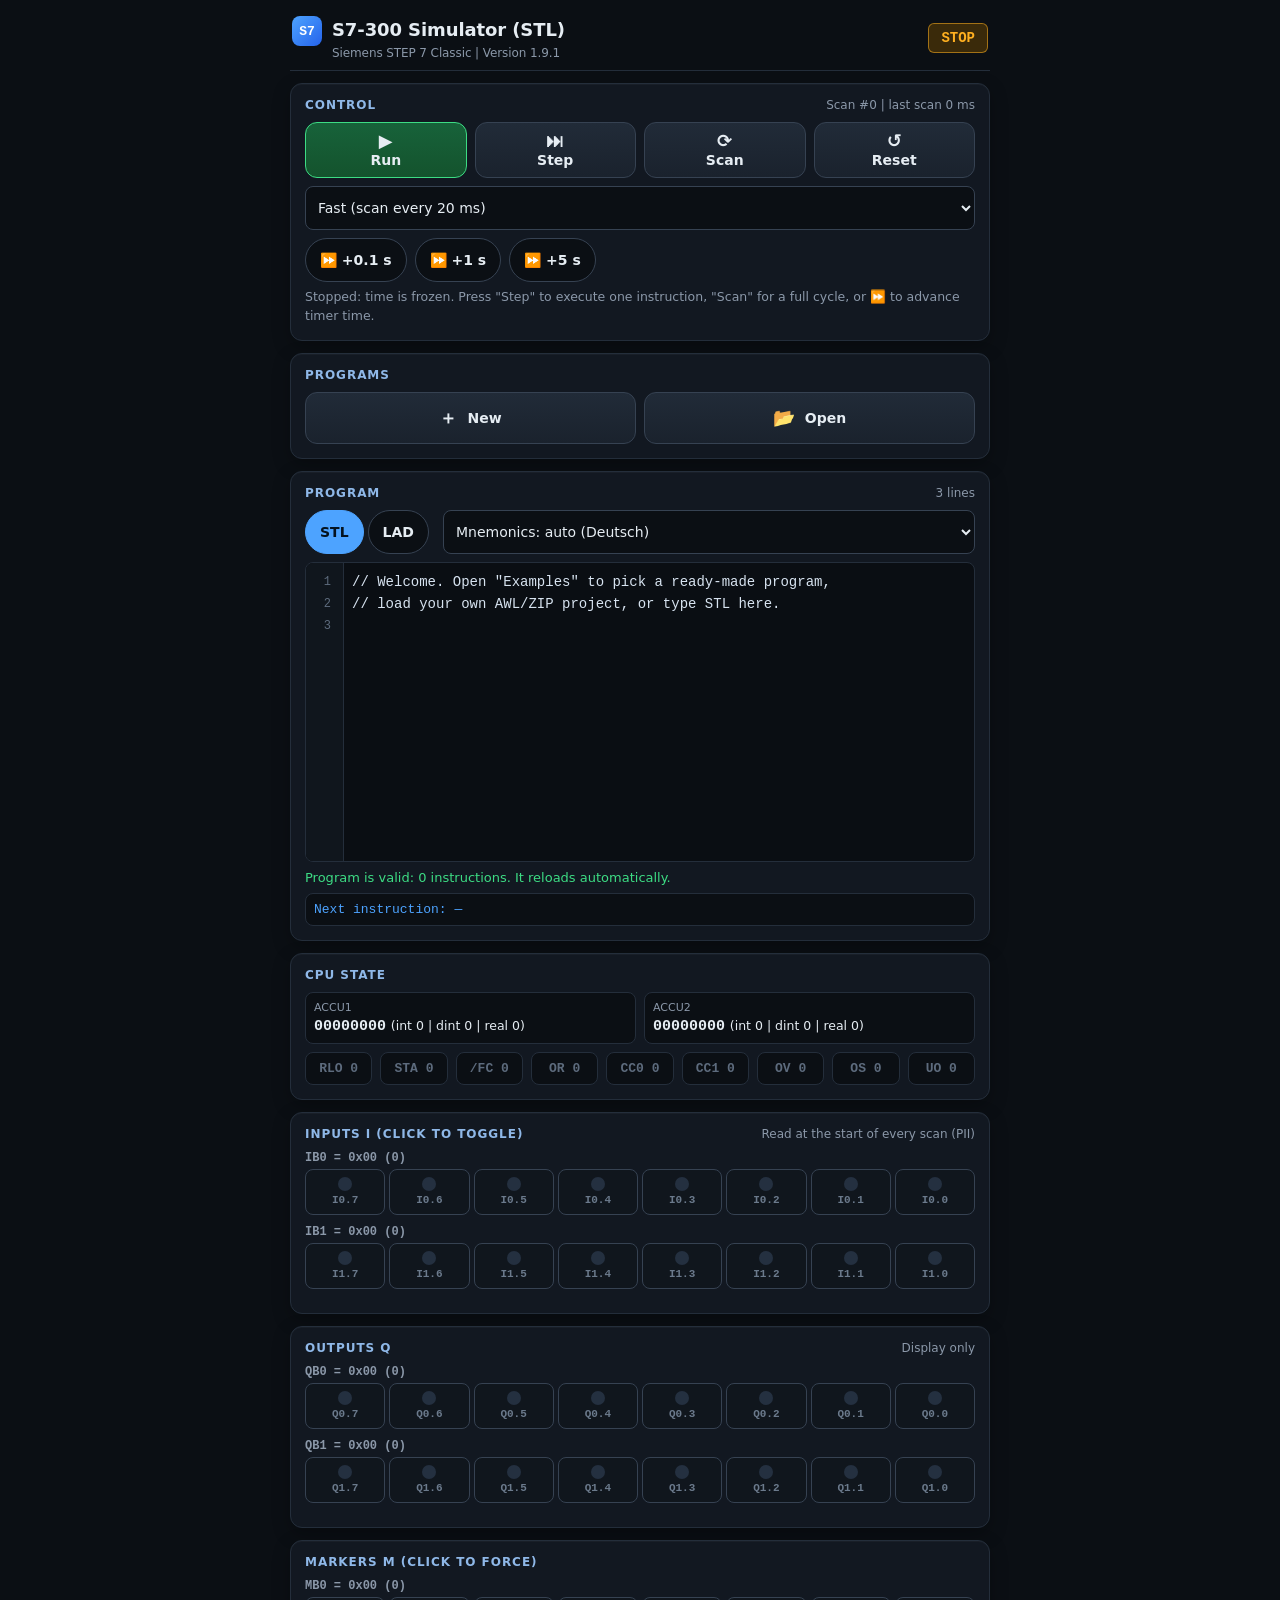
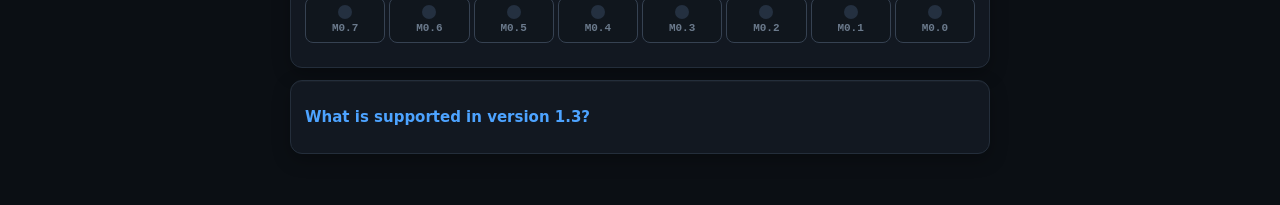
==== commit f238b5de: "v1.9.1: always open on the start screen - the app no longer restores the last draft or the last load" ====
--- a/index.html
+++ b/index.html
@@ -176,25 +176,25 @@
 </style>
 </head>
 <body><div id="root"></div>
-<script>(()=>{var e0=Object.create;var nl=Object.defineProperty;var t0=Object.getOwnPropertyDescriptor;var n0=Object.getOwnPropertyNames;var r0=Object.getPrototypeOf,i0=Object.prototype.hasOwnProperty;var s0=(e,t,n)=>t in e?nl(e,t,{enumerable:!0,configurable:!0,writable:!0,value:n}):e[t]=n;var fn=(e,t)=>()=>{try{return t||e((t={exports:{}}).exports,t),t.exports}catch(n){throw t=0,n}};var l0=(e,t,n,r)=>{if(t&&typeof t=="object"||typeof t=="function")for(let i of n0(t))!i0.call(e,i)&&i!==n&&nl(e,i,{get:()=>t[i],enumerable:!(r=t0(t,i))||r.enumerable});return e};var In=(e,t,n)=>(n=e!=null?e0(r0(e)):{},l0(t||!e||!e.__esModule?nl(n,"default",{value:e,enumerable:!0}):n,e));var Y=(e,t,n)=>s0(e,typeof t!="symbol"?t+"":t,n);var ia=fn(q=>{"use strict";var hr=Symbol.for("react.element"),o0=Symbol.for("react.portal"),u0=Symbol.for("react.fragment"),a0=Symbol.for("react.strict_mode"),c0=Symbol.for("react.profiler"),f0=Symbol.for("react.provider"),d0=Symbol.for("react.context"),m0=Symbol.for("react.forward_ref"),p0=Symbol.for("react.suspense"),h0=Symbol.for("react.memo"),g0=Symbol.for("react.lazy"),Hu=Symbol.iterator;function y0(e){return e===null||typeof e!="object"?null:(e=Hu&&e[Hu]||e["@@iterator"],typeof e=="function"?e:null)}var Zu={isMounted:function(){return!1},enqueueForceUpdate:function(){},enqueueReplaceState:function(){},enqueueSetState:function(){}},Gu=Object.assign,Yu={};function On(e,t,n){this.props=e,this.context=t,this.refs=Yu,this.updater=n||Zu}On.prototype.isReactComponent={};On.prototype.setState=function(e,t){if(typeof e!="object"&&typeof e!="function"&&e!=null)throw Error("setState(...): takes an object of state variables to update or a function which returns an object of state variables.");this.updater.enqueueSetState(this,e,t,"setState")};On.prototype.forceUpdate=function(e){this.updater.enqueueForceUpdate(this,e,"forceUpdate")};function qu(){}qu.prototype=On.prototype;function il(e,t,n){this.props=e,this.context=t,this.refs=Yu,this.updater=n||Zu}var sl=il.prototype=new qu;sl.constructor=il;Gu(sl,On.prototype);sl.isPureReactComponent=!0;var Xu=Array.isArray,ea=Object.prototype.hasOwnProperty,ll={current:null},ta={key:!0,ref:!0,__self:!0,__source:!0};function na(e,t,n){var r,i={},s=null,l=null;if(t!=null)for(r in t.ref!==void 0&&(l=t.ref),t.key!==void 0&&(s=""+t.key),t)ea.call(t,r)&&!ta.hasOwnProperty(r)&&(i[r]=t[r]);var o=arguments.length-2;if(o===1)i.children=n;else if(1<o){for(var u=Array(o),a=0;a<o;a++)u[a]=arguments[a+2];i.children=u}if(e&&e.defaultProps)for(r in o=e.defaultProps,o)i[r]===void 0&&(i[r]=o[r]);return{$$typeof:hr,type:e,key:s,ref:l,props:i,_owner:ll.current}}function v0(e,t){return{$$typeof:hr,type:e.type,key:t,ref:e.ref,props:e.props,_owner:e._owner}}function ol(e){return typeof e=="object"&&e!==null&&e.$$typeof===hr}function S0(e){var t={"=":"=0",":":"=2"};return"$"+e.replace(/[=:]/g,function(n){return t[n]})}var Ju=/\/+/g;function rl(e,t){return typeof e=="object"&&e!==null&&e.key!=null?S0(""+e.key):t.toString(36)}function vi(e,t,n,r,i){var s=typeof e;(s==="undefined"||s==="boolean")&&(e=null);var l=!1;if(e===null)l=!0;else switch(s){case"string":case"number":l=!0;break;case"object":switch(e.$$typeof){case hr:case o0:l=!0}}if(l)return l=e,i=i(l),e=r===""?"."+rl(l,0):r,Xu(i)?(n="",e!=null&&(n=e.replace(Ju,"$&/")+"/"),vi(i,t,n,"",function(a){return a})):i!=null&&(ol(i)&&(i=v0(i,n+(!i.key||l&&l.key===i.key?"":(""+i.key).replace(Ju,"$&/")+"/")+e)),t.push(i)),1;if(l=0,r=r===""?".":r+":",Xu(e))for(var o=0;o<e.length;o++){s=e[o];var u=r+rl(s,o);l+=vi(s,t,n,u,i)}else if(u=y0(e),typeof u=="function")for(e=u.call(e),o=0;!(s=e.next()).done;)s=s.value,u=r+rl(s,o++),l+=vi(s,t,n,u,i);else if(s==="object")throw t=String(e),Error("Objects are not valid as a React child (found: "+(t==="[object Object]"?"object with keys {"+Object.keys(e).join(", ")+"}":t)+"). If you meant to render a collection of children, use an array instead.");return l}function yi(e,t,n){if(e==null)return e;var r=[],i=0;return vi(e,r,"","",function(s){return t.call(n,s,i++)}),r}function x0(e){if(e._status===-1){var t=e._result;t=t(),t.then(function(n){(e._status===0||e._status===-1)&&(e._status=1,e._result=n)},function(n){(e._status===0||e._status===-1)&&(e._status=2,e._result=n)}),e._status===-1&&(e._status=0,e._result=t)}if(e._status===1)return e._result.default;throw e._result}var $e={current:null},Si={transition:null},k0={ReactCurrentDispatcher:$e,ReactCurrentBatchConfig:Si,ReactCurrentOwner:ll};function ra(){throw Error("act(...) is not supported in production builds of React.")}q.Children={map:yi,forEach:function(e,t,n){yi(e,function(){t.apply(this,arguments)},n)},count:function(e){var t=0;return yi(e,function(){t++}),t},toArray:function(e){return yi(e,function(t){return t})||[]},only:function(e){if(!ol(e))throw Error("React.Children.only expected to receive a single React element child.");return e}};q.Component=On;q.Fragment=u0;q.Profiler=c0;q.PureComponent=il;q.StrictMode=a0;q.Suspense=p0;q.__SECRET_INTERNALS_DO_NOT_USE_OR_YOU_WILL_BE_FIRED=k0;q.act=ra;q.cloneElement=function(e,t,n){if(e==null)throw Error("React.cloneElement(...): The argument must be a React element, but you passed "+e+".");var r=Gu({},e.props),i=e.key,s=e.ref,l=e._owner;if(t!=null){if(t.ref!==void 0&&(s=t.ref,l=ll.current),t.key!==void 0&&(i=""+t.key),e.type&&e.type.defaultProps)var o=e.type.defaultProps;for(u in t)ea.call(t,u)&&!ta.hasOwnProperty(u)&&(r[u]=t[u]===void 0&&o!==void 0?o[u]:t[u])}var u=arguments.length-2;if(u===1)r.children=n;else if(1<u){o=Array(u);for(var a=0;a<u;a++)o[a]=arguments[a+2];r.children=o}return{$$typeof:hr,type:e.type,key:i,ref:s,props:r,_owner:l}};q.createContext=function(e){return e={$$typeof:d0,_currentValue:e,_currentValue2:e,_threadCount:0,Provider:null,Consumer:null,_defaultValue:null,_globalName:null},e.Provider={$$typeof:f0,_context:e},e.Consumer=e};q.createElement=na;q.createFactory=function(e){var t=na.bind(null,e);return t.type=e,t};q.createRef=function(){return{current:null}};q.forwardRef=function(e){return{$$typeof:m0,render:e}};q.isValidElement=ol;q.lazy=function(e){return{$$typeof:g0,_payload:{_status:-1,_result:e},_init:x0}};q.memo=function(e,t){return{$$typeof:h0,type:e,compare:t===void 0?null:t}};q.startTransition=function(e){var t=Si.transition;Si.transition={};try{e()}finally{Si.transition=t}};q.unstable_act=ra;q.useCallback=function(e,t){return $e.current.useCallback(e,t)};q.useContext=function(e){return $e.current.useContext(e)};q.useDebugValue=function(){};q.useDeferredValue=function(e){return $e.current.useDeferredValue(e)};q.useEffect=function(e,t){return $e.current.useEffect(e,t)};q.useId=function(){return $e.current.useId()};q.useImperativeHandle=function(e,t,n){return $e.current.useImperativeHandle(e,t,n)};q.useInsertionEffect=function(e,t){return $e.current.useInsertionEffect(e,t)};q.useLayoutEffect=function(e,t){return $e.current.useLayoutEffect(e,t)};q.useMemo=function(e,t){return $e.current.useMemo(e,t)};q.useReducer=function(e,t,n){return $e.current.useReducer(e,t,n)};q.useRef=function(e){return $e.current.useRef(e)};q.useState=function(e){return $e.current.useState(e)};q.useSyncExternalStore=function(e,t,n){return $e.current.useSyncExternalStore(e,t,n)};q.useTransition=function(){return $e.current.useTransition()};q.version="18.3.1"});var dn=fn((h1,sa)=>{"use strict";sa.exports=ia()});var ha=fn(se=>{"use strict";function fl(e,t){var n=e.length;e.push(t);e:for(;0<n;){var r=n-1>>>1,i=e[r];if(0<xi(i,t))e[r]=t,e[n]=i,n=r;else break e}}function dt(e){return e.length===0?null:e[0]}function Ci(e){if(e.length===0)return null;var t=e[0],n=e.pop();if(n!==t){e[0]=n;e:for(var r=0,i=e.length,s=i>>>1;r<s;){var l=2*(r+1)-1,o=e[l],u=l+1,a=e[u];if(0>xi(o,n))u<i&&0>xi(a,o)?(e[r]=a,e[u]=n,r=u):(e[r]=o,e[l]=n,r=l);else if(u<i&&0>xi(a,n))e[r]=a,e[u]=n,r=u;else break e}}return t}function xi(e,t){var n=e.sortIndex-t.sortIndex;return n!==0?n:e.id-t.id}typeof performance=="object"&&typeof performance.now=="function"?(la=performance,se.unstable_now=function(){return la.now()}):(ul=Date,oa=ul.now(),se.unstable_now=function(){return ul.now()-oa});var la,ul,oa,Ct=[],Vt=[],C0=1,st=null,Pe=3,wi=!1,mn=!1,yr=!1,ca=typeof setTimeout=="function"?setTimeout:null,fa=typeof clearTimeout=="function"?clearTimeout:null,ua=typeof setImmediate!="undefined"?setImmediate:null;typeof navigator!="undefined"&&navigator.scheduling!==void 0&&navigator.scheduling.isInputPending!==void 0&&navigator.scheduling.isInputPending.bind(navigator.scheduling);function dl(e){for(var t=dt(Vt);t!==null;){if(t.callback===null)Ci(Vt);else if(t.startTime<=e)Ci(Vt),t.sortIndex=t.expirationTime,fl(Ct,t);else break;t=dt(Vt)}}function ml(e){if(yr=!1,dl(e),!mn)if(dt(Ct)!==null)mn=!0,hl(pl);else{var t=dt(Vt);t!==null&&gl(ml,t.startTime-e)}}function pl(e,t){mn=!1,yr&&(yr=!1,fa(vr),vr=-1),wi=!0;var n=Pe;try{for(dl(t),st=dt(Ct);st!==null&&(!(st.expirationTime>t)||e&&!pa());){var r=st.callback;if(typeof r=="function"){st.callback=null,Pe=st.priorityLevel;var i=r(st.expirationTime<=t);t=se.unstable_now(),typeof i=="function"?st.callback=i:st===dt(Ct)&&Ci(Ct),dl(t)}else Ci(Ct);st=dt(Ct)}if(st!==null)var s=!0;else{var l=dt(Vt);l!==null&&gl(ml,l.startTime-t),s=!1}return s}finally{st=null,Pe=n,wi=!1}}var Ni=!1,ki=null,vr=-1,da=5,ma=-1;function pa(){return!(se.unstable_now()-ma<da)}function al(){if(ki!==null){var e=se.unstable_now();ma=e;var t=!0;try{t=ki(!0,e)}finally{t?gr():(Ni=!1,ki=null)}}else Ni=!1}var gr;typeof ua=="function"?gr=function(){ua(al)}:typeof MessageChannel!="undefined"?(cl=new MessageChannel,aa=cl.port2,cl.port1.onmessage=al,gr=function(){aa.postMessage(null)}):gr=function(){ca(al,0)};var cl,aa;function hl(e){ki=e,Ni||(Ni=!0,gr())}function gl(e,t){vr=ca(function(){e(se.unstable_now())},t)}se.unstable_IdlePriority=5;se.unstable_ImmediatePriority=1;se.unstable_LowPriority=4;se.unstable_NormalPriority=3;se.unstable_Profiling=null;se.unstable_UserBlockingPriority=2;se.unstable_cancelCallback=function(e){e.callback=null};se.unstable_continueExecution=function(){mn||wi||(mn=!0,hl(pl))};se.unstable_forceFrameRate=function(e){0>e||125<e?console.error("forceFrameRate takes a positive int between 0 and 125, forcing frame rates higher than 125 fps is not supported"):da=0<e?Math.floor(1e3/e):5};se.unstable_getCurrentPriorityLevel=function(){return Pe};se.unstable_getFirstCallbackNode=function(){return dt(Ct)};se.unstable_next=function(e){switch(Pe){case 1:case 2:case 3:var t=3;break;default:t=Pe}var n=Pe;Pe=t;try{return e()}finally{Pe=n}};se.unstable_pauseExecution=function(){};se.unstable_requestPaint=function(){};se.unstable_runWithPriority=function(e,t){switch(e){case 1:case 2:case 3:case 4:case 5:break;default:e=3}var n=Pe;Pe=e;try{return t()}finally{Pe=n}};se.unstable_scheduleCallback=function(e,t,n){var r=se.unstable_now();switch(typeof n=="object"&&n!==null?(n=n.delay,n=typeof n=="number"&&0<n?r+n:r):n=r,e){case 1:var i=-1;break;case 2:i=250;break;case 5:i=1073741823;break;case 4:i=1e4;break;default:i=5e3}return i=n+i,e={id:C0++,callback:t,priorityLevel:e,startTime:n,expirationTime:i,sortIndex:-1},n>r?(e.sortIndex=n,fl(Vt,e),dt(Ct)===null&&e===dt(Vt)&&(yr?(fa(vr),vr=-1):yr=!0,gl(ml,n-r))):(e.sortIndex=i,fl(Ct,e),mn||wi||(mn=!0,hl(pl))),e};se.unstable_shouldYield=pa;se.unstable_wrapCallback=function(e){var t=Pe;return function(){var n=Pe;Pe=t;try{return e.apply(this,arguments)}finally{Pe=n}}}});var ya=fn((y1,ga)=>{"use strict";ga.exports=ha()});var Cd=fn(nt=>{"use strict";var w0=dn(),et=ya();function I(e){for(var t="https://reactjs.org/docs/error-decoder.html?invariant="+e,n=1;n<arguments.length;n++)t+="&args[]="+encodeURIComponent(arguments[n]);return"Minified React error #"+e+"; visit "+t+" for the full message or use the non-minified dev environment for full errors and additional helpful warnings."}var Nc=new Set,zr={};function Ln(e,t){Yn(e,t),Yn(e+"Capture",t)}function Yn(e,t){for(zr[e]=t,e=0;e<t.length;e++)Nc.add(t[e])}var Mt=!(typeof window=="undefined"||typeof window.document=="undefined"||typeof window.document.createElement=="undefined"),Fl=Object.prototype.hasOwnProperty,N0=/^[:A-Z_a-z\u00C0-\u00D6\u00D8-\u00F6\u00F8-\u02FF\u0370-\u037D\u037F-\u1FFF\u200C-\u200D\u2070-\u218F\u2C00-\u2FEF\u3001-\uD7FF\uF900-\uFDCF\uFDF0-\uFFFD][:A-Z_a-z\u00C0-\u00D6\u00D8-\u00F6\u00F8-\u02FF\u0370-\u037D\u037F-\u1FFF\u200C-\u200D\u2070-\u218F\u2C00-\u2FEF\u3001-\uD7FF\uF900-\uFDCF\uFDF0-\uFFFD\-.0-9\u00B7\u0300-\u036F\u203F-\u2040]*$/,va={},Sa={};function T0(e){return Fl.call(Sa,e)?!0:Fl.call(va,e)?!1:N0.test(e)?Sa[e]=!0:(va[e]=!0,!1)}function L0(e,t,n,r){if(n!==null&&n.type===0)return!1;switch(typeof t){case"function":case"symbol":return!0;case"boolean":return r?!1:n!==null?!n.acceptsBooleans:(e=e.toLowerCase().slice(0,5),e!=="data-"&&e!=="aria-");default:return!1}}function D0(e,t,n,r){if(t===null||typeof t=="undefined"||L0(e,t,n,r))return!0;if(r)return!1;if(n!==null)switch(n.type){case 3:return!t;case 4:return t===!1;case 5:return isNaN(t);case 6:return isNaN(t)||1>t}return!1}function je(e,t,n,r,i,s,l){this.acceptsBooleans=t===2||t===3||t===4,this.attributeName=r,this.attributeNamespace=i,this.mustUseProperty=n,this.propertyName=e,this.type=t,this.sanitizeURL=s,this.removeEmptyString=l}var Ae={};"children dangerouslySetInnerHTML defaultValue defaultChecked innerHTML suppressContentEditableWarning suppressHydrationWarning style".split(" ").forEach(function(e){Ae[e]=new je(e,0,!1,e,null,!1,!1)});[["acceptCharset","accept-charset"],["className","class"],["htmlFor","for"],["httpEquiv","http-equiv"]].forEach(function(e){var t=e[0];Ae[t]=new je(t,1,!1,e[1],null,!1,!1)});["contentEditable","draggable","spellCheck","value"].forEach(function(e){Ae[e]=new je(e,2,!1,e.toLowerCase(),null,!1,!1)});["autoReverse","externalResourcesRequired","focusable","preserveAlpha"].forEach(function(e){Ae[e]=new je(e,2,!1,e,null,!1,!1)});"allowFullScreen async autoFocus autoPlay controls default defer disabled disablePictureInPicture disableRemotePlayback formNoValidate hidden loop noModule noValidate open playsInline readOnly required reversed scoped seamless itemScope".split(" ").forEach(function(e){Ae[e]=new je(e,3,!1,e.toLowerCase(),null,!1,!1)});["checked","multiple","muted","selected"].forEach(function(e){Ae[e]=new je(e,3,!0,e,null,!1,!1)});["capture","download"].forEach(function(e){Ae[e]=new je(e,4,!1,e,null,!1,!1)});["cols","rows","size","span"].forEach(function(e){Ae[e]=new je(e,6,!1,e,null,!1,!1)});["rowSpan","start"].forEach(function(e){Ae[e]=new je(e,5,!1,e.toLowerCase(),null,!1,!1)});var Ao=/[\-:]([a-z])/g;function Bo(e){return e[1].toUpperCase()}"accent-height alignment-baseline arabic-form baseline-shift cap-height clip-path clip-rule color-interpolation color-interpolation-filters color-profile color-rendering dominant-baseline enable-background fill-opacity fill-rule flood-color flood-opacity font-family font-size font-size-adjust font-stretch font-style font-variant font-weight glyph-name glyph-orientation-horizontal glyph-orientation-vertical horiz-adv-x horiz-origin-x image-rendering letter-spacing lighting-color marker-end marker-mid marker-start overline-position overline-thickness paint-order panose-1 pointer-events rendering-intent shape-rendering stop-color stop-opacity strikethrough-position strikethrough-thickness stroke-dasharray stroke-dashoffset stroke-linecap stroke-linejoin stroke-miterlimit stroke-opacity stroke-width text-anchor text-decoration text-rendering underline-position underline-thickness unicode-bidi unicode-range units-per-em v-alphabetic v-hanging v-ideographic v-mathematical vector-effect vert-adv-y vert-origin-x vert-origin-y word-spacing writing-mode xmlns:xlink x-height".split(" ").forEach(function(e){var t=e.replace(Ao,Bo);Ae[t]=new je(t,1,!1,e,null,!1,!1)});"xlink:actuate xlink:arcrole xlink:role xlink:show xlink:title xlink:type".split(" ").forEach(function(e){var t=e.replace(Ao,Bo);Ae[t]=new je(t,1,!1,e,"http://www.w3.org/1999/xlink",!1,!1)});["xml:base","xml:lang","xml:space"].forEach(function(e){var t=e.replace(Ao,Bo);Ae[t]=new je(t,1,!1,e,"http://www.w3.org/XML/1998/namespace",!1,!1)});["tabIndex","crossOrigin"].forEach(function(e){Ae[e]=new je(e,1,!1,e.toLowerCase(),null,!1,!1)});Ae.xlinkHref=new je("xlinkHref",1,!1,"xlink:href","http://www.w3.org/1999/xlink",!0,!1);["src","href","action","formAction"].forEach(function(e){Ae[e]=new je(e,1,!1,e.toLowerCase(),null,!0,!0)});function Po(e,t,n,r){var i=Ae.hasOwnProperty(t)?Ae[t]:null;(i!==null?i.type!==0:r||!(2<t.length)||t[0]!=="o"&&t[0]!=="O"||t[1]!=="n"&&t[1]!=="N")&&(D0(t,n,i,r)&&(n=null),r||i===null?T0(t)&&(n===null?e.removeAttribute(t):e.setAttribute(t,""+n)):i.mustUseProperty?e[i.propertyName]=n===null?i.type===3?!1:"":n:(t=i.attributeName,r=i.attributeNamespace,n===null?e.removeAttribute(t):(i=i.type,n=i===3||i===4&&n===!0?"":""+n,r?e.setAttributeNS(r,t,n):e.setAttribute(t,n))))}var zt=w0.__SECRET_INTERNALS_DO_NOT_USE_OR_YOU_WILL_BE_FIRED,Ti=Symbol.for("react.element"),Pn=Symbol.for("react.portal"),_n=Symbol.for("react.fragment"),_o=Symbol.for("react.strict_mode"),zl=Symbol.for("react.profiler"),Tc=Symbol.for("react.provider"),Lc=Symbol.for("react.context"),Mo=Symbol.for("react.forward_ref"),$l=Symbol.for("react.suspense"),Wl=Symbol.for("react.suspense_list"),Uo=Symbol.for("react.memo"),Qt=Symbol.for("react.lazy"),Dc=Symbol.for("react.offscreen"),xa=Symbol.iterator;function Sr(e){return e===null||typeof e!="object"?null:(e=xa&&e[xa]||e["@@iterator"],typeof e=="function"?e:null)}var ye=Object.assign,yl;function Dr(e){if(yl===void 0)try{throw Error()}catch(n){var t=n.stack.trim().match(/\n( *(at )?)/);yl=t&&t[1]||""}return`
+<script>(()=>{var Gm=Object.create;var nl=Object.defineProperty;var Ym=Object.getOwnPropertyDescriptor;var qm=Object.getOwnPropertyNames;var e0=Object.getPrototypeOf,t0=Object.prototype.hasOwnProperty;var n0=(e,t,n)=>t in e?nl(e,t,{enumerable:!0,configurable:!0,writable:!0,value:n}):e[t]=n;var fn=(e,t)=>()=>{try{return t||e((t={exports:{}}).exports,t),t.exports}catch(n){throw t=0,n}};var r0=(e,t,n,r)=>{if(t&&typeof t=="object"||typeof t=="function")for(let i of qm(t))!t0.call(e,i)&&i!==n&&nl(e,i,{get:()=>t[i],enumerable:!(r=Ym(t,i))||r.enumerable});return e};var En=(e,t,n)=>(n=e!=null?Gm(e0(e)):{},r0(t||!e||!e.__esModule?nl(n,"default",{value:e,enumerable:!0}):n,e));var Y=(e,t,n)=>n0(e,typeof t!="symbol"?t+"":t,n);var ra=fn(q=>{"use strict";var pr=Symbol.for("react.element"),i0=Symbol.for("react.portal"),s0=Symbol.for("react.fragment"),l0=Symbol.for("react.strict_mode"),o0=Symbol.for("react.profiler"),u0=Symbol.for("react.provider"),a0=Symbol.for("react.context"),c0=Symbol.for("react.forward_ref"),f0=Symbol.for("react.suspense"),d0=Symbol.for("react.memo"),m0=Symbol.for("react.lazy"),Ku=Symbol.iterator;function p0(e){return e===null||typeof e!="object"?null:(e=Ku&&e[Ku]||e["@@iterator"],typeof e=="function"?e:null)}var Ju={isMounted:function(){return!1},enqueueForceUpdate:function(){},enqueueReplaceState:function(){},enqueueSetState:function(){}},Zu=Object.assign,Gu={};function In(e,t,n){this.props=e,this.context=t,this.refs=Gu,this.updater=n||Ju}In.prototype.isReactComponent={};In.prototype.setState=function(e,t){if(typeof e!="object"&&typeof e!="function"&&e!=null)throw Error("setState(...): takes an object of state variables to update or a function which returns an object of state variables.");this.updater.enqueueSetState(this,e,t,"setState")};In.prototype.forceUpdate=function(e){this.updater.enqueueForceUpdate(this,e,"forceUpdate")};function Yu(){}Yu.prototype=In.prototype;function il(e,t,n){this.props=e,this.context=t,this.refs=Gu,this.updater=n||Ju}var sl=il.prototype=new Yu;sl.constructor=il;Zu(sl,In.prototype);sl.isPureReactComponent=!0;var Hu=Array.isArray,qu=Object.prototype.hasOwnProperty,ll={current:null},ea={key:!0,ref:!0,__self:!0,__source:!0};function ta(e,t,n){var r,i={},s=null,l=null;if(t!=null)for(r in t.ref!==void 0&&(l=t.ref),t.key!==void 0&&(s=""+t.key),t)qu.call(t,r)&&!ea.hasOwnProperty(r)&&(i[r]=t[r]);var o=arguments.length-2;if(o===1)i.children=n;else if(1<o){for(var u=Array(o),a=0;a<o;a++)u[a]=arguments[a+2];i.children=u}if(e&&e.defaultProps)for(r in o=e.defaultProps,o)i[r]===void 0&&(i[r]=o[r]);return{$$typeof:pr,type:e,key:s,ref:l,props:i,_owner:ll.current}}function h0(e,t){return{$$typeof:pr,type:e.type,key:t,ref:e.ref,props:e.props,_owner:e._owner}}function ol(e){return typeof e=="object"&&e!==null&&e.$$typeof===pr}function g0(e){var t={"=":"=0",":":"=2"};return"$"+e.replace(/[=:]/g,function(n){return t[n]})}var Xu=/\/+/g;function rl(e,t){return typeof e=="object"&&e!==null&&e.key!=null?g0(""+e.key):t.toString(36)}function vi(e,t,n,r,i){var s=typeof e;(s==="undefined"||s==="boolean")&&(e=null);var l=!1;if(e===null)l=!0;else switch(s){case"string":case"number":l=!0;break;case"object":switch(e.$$typeof){case pr:case i0:l=!0}}if(l)return l=e,i=i(l),e=r===""?"."+rl(l,0):r,Hu(i)?(n="",e!=null&&(n=e.replace(Xu,"$&/")+"/"),vi(i,t,n,"",function(a){return a})):i!=null&&(ol(i)&&(i=h0(i,n+(!i.key||l&&l.key===i.key?"":(""+i.key).replace(Xu,"$&/")+"/")+e)),t.push(i)),1;if(l=0,r=r===""?".":r+":",Hu(e))for(var o=0;o<e.length;o++){s=e[o];var u=r+rl(s,o);l+=vi(s,t,n,u,i)}else if(u=p0(e),typeof u=="function")for(e=u.call(e),o=0;!(s=e.next()).done;)s=s.value,u=r+rl(s,o++),l+=vi(s,t,n,u,i);else if(s==="object")throw t=String(e),Error("Objects are not valid as a React child (found: "+(t==="[object Object]"?"object with keys {"+Object.keys(e).join(", ")+"}":t)+"). If you meant to render a collection of children, use an array instead.");return l}function yi(e,t,n){if(e==null)return e;var r=[],i=0;return vi(e,r,"","",function(s){return t.call(n,s,i++)}),r}function y0(e){if(e._status===-1){var t=e._result;t=t(),t.then(function(n){(e._status===0||e._status===-1)&&(e._status=1,e._result=n)},function(n){(e._status===0||e._status===-1)&&(e._status=2,e._result=n)}),e._status===-1&&(e._status=0,e._result=t)}if(e._status===1)return e._result.default;throw e._result}var $e={current:null},Si={transition:null},v0={ReactCurrentDispatcher:$e,ReactCurrentBatchConfig:Si,ReactCurrentOwner:ll};function na(){throw Error("act(...) is not supported in production builds of React.")}q.Children={map:yi,forEach:function(e,t,n){yi(e,function(){t.apply(this,arguments)},n)},count:function(e){var t=0;return yi(e,function(){t++}),t},toArray:function(e){return yi(e,function(t){return t})||[]},only:function(e){if(!ol(e))throw Error("React.Children.only expected to receive a single React element child.");return e}};q.Component=In;q.Fragment=s0;q.Profiler=o0;q.PureComponent=il;q.StrictMode=l0;q.Suspense=f0;q.__SECRET_INTERNALS_DO_NOT_USE_OR_YOU_WILL_BE_FIRED=v0;q.act=na;q.cloneElement=function(e,t,n){if(e==null)throw Error("React.cloneElement(...): The argument must be a React element, but you passed "+e+".");var r=Zu({},e.props),i=e.key,s=e.ref,l=e._owner;if(t!=null){if(t.ref!==void 0&&(s=t.ref,l=ll.current),t.key!==void 0&&(i=""+t.key),e.type&&e.type.defaultProps)var o=e.type.defaultProps;for(u in t)qu.call(t,u)&&!ea.hasOwnProperty(u)&&(r[u]=t[u]===void 0&&o!==void 0?o[u]:t[u])}var u=arguments.length-2;if(u===1)r.children=n;else if(1<u){o=Array(u);for(var a=0;a<u;a++)o[a]=arguments[a+2];r.children=o}return{$$typeof:pr,type:e.type,key:i,ref:s,props:r,_owner:l}};q.createContext=function(e){return e={$$typeof:a0,_currentValue:e,_currentValue2:e,_threadCount:0,Provider:null,Consumer:null,_defaultValue:null,_globalName:null},e.Provider={$$typeof:u0,_context:e},e.Consumer=e};q.createElement=ta;q.createFactory=function(e){var t=ta.bind(null,e);return t.type=e,t};q.createRef=function(){return{current:null}};q.forwardRef=function(e){return{$$typeof:c0,render:e}};q.isValidElement=ol;q.lazy=function(e){return{$$typeof:m0,_payload:{_status:-1,_result:e},_init:y0}};q.memo=function(e,t){return{$$typeof:d0,type:e,compare:t===void 0?null:t}};q.startTransition=function(e){var t=Si.transition;Si.transition={};try{e()}finally{Si.transition=t}};q.unstable_act=na;q.useCallback=function(e,t){return $e.current.useCallback(e,t)};q.useContext=function(e){return $e.current.useContext(e)};q.useDebugValue=function(){};q.useDeferredValue=function(e){return $e.current.useDeferredValue(e)};q.useEffect=function(e,t){return $e.current.useEffect(e,t)};q.useId=function(){return $e.current.useId()};q.useImperativeHandle=function(e,t,n){return $e.current.useImperativeHandle(e,t,n)};q.useInsertionEffect=function(e,t){return $e.current.useInsertionEffect(e,t)};q.useLayoutEffect=function(e,t){return $e.current.useLayoutEffect(e,t)};q.useMemo=function(e,t){return $e.current.useMemo(e,t)};q.useReducer=function(e,t,n){return $e.current.useReducer(e,t,n)};q.useRef=function(e){return $e.current.useRef(e)};q.useState=function(e){return $e.current.useState(e)};q.useSyncExternalStore=function(e,t,n){return $e.current.useSyncExternalStore(e,t,n)};q.useTransition=function(){return $e.current.useTransition()};q.version="18.3.1"});var dn=fn((p1,ia)=>{"use strict";ia.exports=ra()});var pa=fn(se=>{"use strict";function fl(e,t){var n=e.length;e.push(t);e:for(;0<n;){var r=n-1>>>1,i=e[r];if(0<xi(i,t))e[r]=t,e[n]=i,n=r;else break e}}function dt(e){return e.length===0?null:e[0]}function Ci(e){if(e.length===0)return null;var t=e[0],n=e.pop();if(n!==t){e[0]=n;e:for(var r=0,i=e.length,s=i>>>1;r<s;){var l=2*(r+1)-1,o=e[l],u=l+1,a=e[u];if(0>xi(o,n))u<i&&0>xi(a,o)?(e[r]=a,e[u]=n,r=u):(e[r]=o,e[l]=n,r=l);else if(u<i&&0>xi(a,n))e[r]=a,e[u]=n,r=u;else break e}}return t}function xi(e,t){var n=e.sortIndex-t.sortIndex;return n!==0?n:e.id-t.id}typeof performance=="object"&&typeof performance.now=="function"?(sa=performance,se.unstable_now=function(){return sa.now()}):(ul=Date,la=ul.now(),se.unstable_now=function(){return ul.now()-la});var sa,ul,la,Ct=[],Vt=[],S0=1,st=null,Pe=3,wi=!1,mn=!1,gr=!1,aa=typeof setTimeout=="function"?setTimeout:null,ca=typeof clearTimeout=="function"?clearTimeout:null,oa=typeof setImmediate!="undefined"?setImmediate:null;typeof navigator!="undefined"&&navigator.scheduling!==void 0&&navigator.scheduling.isInputPending!==void 0&&navigator.scheduling.isInputPending.bind(navigator.scheduling);function dl(e){for(var t=dt(Vt);t!==null;){if(t.callback===null)Ci(Vt);else if(t.startTime<=e)Ci(Vt),t.sortIndex=t.expirationTime,fl(Ct,t);else break;t=dt(Vt)}}function ml(e){if(gr=!1,dl(e),!mn)if(dt(Ct)!==null)mn=!0,hl(pl);else{var t=dt(Vt);t!==null&&gl(ml,t.startTime-e)}}function pl(e,t){mn=!1,gr&&(gr=!1,ca(yr),yr=-1),wi=!0;var n=Pe;try{for(dl(t),st=dt(Ct);st!==null&&(!(st.expirationTime>t)||e&&!ma());){var r=st.callback;if(typeof r=="function"){st.callback=null,Pe=st.priorityLevel;var i=r(st.expirationTime<=t);t=se.unstable_now(),typeof i=="function"?st.callback=i:st===dt(Ct)&&Ci(Ct),dl(t)}else Ci(Ct);st=dt(Ct)}if(st!==null)var s=!0;else{var l=dt(Vt);l!==null&&gl(ml,l.startTime-t),s=!1}return s}finally{st=null,Pe=n,wi=!1}}var Ni=!1,ki=null,yr=-1,fa=5,da=-1;function ma(){return!(se.unstable_now()-da<fa)}function al(){if(ki!==null){var e=se.unstable_now();da=e;var t=!0;try{t=ki(!0,e)}finally{t?hr():(Ni=!1,ki=null)}}else Ni=!1}var hr;typeof oa=="function"?hr=function(){oa(al)}:typeof MessageChannel!="undefined"?(cl=new MessageChannel,ua=cl.port2,cl.port1.onmessage=al,hr=function(){ua.postMessage(null)}):hr=function(){aa(al,0)};var cl,ua;function hl(e){ki=e,Ni||(Ni=!0,hr())}function gl(e,t){yr=aa(function(){e(se.unstable_now())},t)}se.unstable_IdlePriority=5;se.unstable_ImmediatePriority=1;se.unstable_LowPriority=4;se.unstable_NormalPriority=3;se.unstable_Profiling=null;se.unstable_UserBlockingPriority=2;se.unstable_cancelCallback=function(e){e.callback=null};se.unstable_continueExecution=function(){mn||wi||(mn=!0,hl(pl))};se.unstable_forceFrameRate=function(e){0>e||125<e?console.error("forceFrameRate takes a positive int between 0 and 125, forcing frame rates higher than 125 fps is not supported"):fa=0<e?Math.floor(1e3/e):5};se.unstable_getCurrentPriorityLevel=function(){return Pe};se.unstable_getFirstCallbackNode=function(){return dt(Ct)};se.unstable_next=function(e){switch(Pe){case 1:case 2:case 3:var t=3;break;default:t=Pe}var n=Pe;Pe=t;try{return e()}finally{Pe=n}};se.unstable_pauseExecution=function(){};se.unstable_requestPaint=function(){};se.unstable_runWithPriority=function(e,t){switch(e){case 1:case 2:case 3:case 4:case 5:break;default:e=3}var n=Pe;Pe=e;try{return t()}finally{Pe=n}};se.unstable_scheduleCallback=function(e,t,n){var r=se.unstable_now();switch(typeof n=="object"&&n!==null?(n=n.delay,n=typeof n=="number"&&0<n?r+n:r):n=r,e){case 1:var i=-1;break;case 2:i=250;break;case 5:i=1073741823;break;case 4:i=1e4;break;default:i=5e3}return i=n+i,e={id:S0++,callback:t,priorityLevel:e,startTime:n,expirationTime:i,sortIndex:-1},n>r?(e.sortIndex=n,fl(Vt,e),dt(Ct)===null&&e===dt(Vt)&&(gr?(ca(yr),yr=-1):gr=!0,gl(ml,n-r))):(e.sortIndex=i,fl(Ct,e),mn||wi||(mn=!0,hl(pl))),e};se.unstable_shouldYield=ma;se.unstable_wrapCallback=function(e){var t=Pe;return function(){var n=Pe;Pe=t;try{return e.apply(this,arguments)}finally{Pe=n}}}});var ga=fn((g1,ha)=>{"use strict";ha.exports=pa()});var kd=fn(nt=>{"use strict";var x0=dn(),et=ga();function I(e){for(var t="https://reactjs.org/docs/error-decoder.html?invariant="+e,n=1;n<arguments.length;n++)t+="&args[]="+encodeURIComponent(arguments[n]);return"Minified React error #"+e+"; visit "+t+" for the full message or use the non-minified dev environment for full errors and additional helpful warnings."}var wc=new Set,Fr={};function Ln(e,t){Gn(e,t),Gn(e+"Capture",t)}function Gn(e,t){for(Fr[e]=t,e=0;e<t.length;e++)wc.add(t[e])}var Mt=!(typeof window=="undefined"||typeof window.document=="undefined"||typeof window.document.createElement=="undefined"),Fl=Object.prototype.hasOwnProperty,k0=/^[:A-Z_a-z\u00C0-\u00D6\u00D8-\u00F6\u00F8-\u02FF\u0370-\u037D\u037F-\u1FFF\u200C-\u200D\u2070-\u218F\u2C00-\u2FEF\u3001-\uD7FF\uF900-\uFDCF\uFDF0-\uFFFD][:A-Z_a-z\u00C0-\u00D6\u00D8-\u00F6\u00F8-\u02FF\u0370-\u037D\u037F-\u1FFF\u200C-\u200D\u2070-\u218F\u2C00-\u2FEF\u3001-\uD7FF\uF900-\uFDCF\uFDF0-\uFFFD\-.0-9\u00B7\u0300-\u036F\u203F-\u2040]*$/,ya={},va={};function C0(e){return Fl.call(va,e)?!0:Fl.call(ya,e)?!1:k0.test(e)?va[e]=!0:(ya[e]=!0,!1)}function w0(e,t,n,r){if(n!==null&&n.type===0)return!1;switch(typeof t){case"function":case"symbol":return!0;case"boolean":return r?!1:n!==null?!n.acceptsBooleans:(e=e.toLowerCase().slice(0,5),e!=="data-"&&e!=="aria-");default:return!1}}function N0(e,t,n,r){if(t===null||typeof t=="undefined"||w0(e,t,n,r))return!0;if(r)return!1;if(n!==null)switch(n.type){case 3:return!t;case 4:return t===!1;case 5:return isNaN(t);case 6:return isNaN(t)||1>t}return!1}function je(e,t,n,r,i,s,l){this.acceptsBooleans=t===2||t===3||t===4,this.attributeName=r,this.attributeNamespace=i,this.mustUseProperty=n,this.propertyName=e,this.type=t,this.sanitizeURL=s,this.removeEmptyString=l}var Ae={};"children dangerouslySetInnerHTML defaultValue defaultChecked innerHTML suppressContentEditableWarning suppressHydrationWarning style".split(" ").forEach(function(e){Ae[e]=new je(e,0,!1,e,null,!1,!1)});[["acceptCharset","accept-charset"],["className","class"],["htmlFor","for"],["httpEquiv","http-equiv"]].forEach(function(e){var t=e[0];Ae[t]=new je(t,1,!1,e[1],null,!1,!1)});["contentEditable","draggable","spellCheck","value"].forEach(function(e){Ae[e]=new je(e,2,!1,e.toLowerCase(),null,!1,!1)});["autoReverse","externalResourcesRequired","focusable","preserveAlpha"].forEach(function(e){Ae[e]=new je(e,2,!1,e,null,!1,!1)});"allowFullScreen async autoFocus autoPlay controls default defer disabled disablePictureInPicture disableRemotePlayback formNoValidate hidden loop noModule noValidate open playsInline readOnly required reversed scoped seamless itemScope".split(" ").forEach(function(e){Ae[e]=new je(e,3,!1,e.toLowerCase(),null,!1,!1)});["checked","multiple","muted","selected"].forEach(function(e){Ae[e]=new je(e,3,!0,e,null,!1,!1)});["capture","download"].forEach(function(e){Ae[e]=new je(e,4,!1,e,null,!1,!1)});["cols","rows","size","span"].forEach(function(e){Ae[e]=new je(e,6,!1,e,null,!1,!1)});["rowSpan","start"].forEach(function(e){Ae[e]=new je(e,5,!1,e.toLowerCase(),null,!1,!1)});var Ao=/[\-:]([a-z])/g;function Bo(e){return e[1].toUpperCase()}"accent-height alignment-baseline arabic-form baseline-shift cap-height clip-path clip-rule color-interpolation color-interpolation-filters color-profile color-rendering dominant-baseline enable-background fill-opacity fill-rule flood-color flood-opacity font-family font-size font-size-adjust font-stretch font-style font-variant font-weight glyph-name glyph-orientation-horizontal glyph-orientation-vertical horiz-adv-x horiz-origin-x image-rendering letter-spacing lighting-color marker-end marker-mid marker-start overline-position overline-thickness paint-order panose-1 pointer-events rendering-intent shape-rendering stop-color stop-opacity strikethrough-position strikethrough-thickness stroke-dasharray stroke-dashoffset stroke-linecap stroke-linejoin stroke-miterlimit stroke-opacity stroke-width text-anchor text-decoration text-rendering underline-position underline-thickness unicode-bidi unicode-range units-per-em v-alphabetic v-hanging v-ideographic v-mathematical vector-effect vert-adv-y vert-origin-x vert-origin-y word-spacing writing-mode xmlns:xlink x-height".split(" ").forEach(function(e){var t=e.replace(Ao,Bo);Ae[t]=new je(t,1,!1,e,null,!1,!1)});"xlink:actuate xlink:arcrole xlink:role xlink:show xlink:title xlink:type".split(" ").forEach(function(e){var t=e.replace(Ao,Bo);Ae[t]=new je(t,1,!1,e,"http://www.w3.org/1999/xlink",!1,!1)});["xml:base","xml:lang","xml:space"].forEach(function(e){var t=e.replace(Ao,Bo);Ae[t]=new je(t,1,!1,e,"http://www.w3.org/XML/1998/namespace",!1,!1)});["tabIndex","crossOrigin"].forEach(function(e){Ae[e]=new je(e,1,!1,e.toLowerCase(),null,!1,!1)});Ae.xlinkHref=new je("xlinkHref",1,!1,"xlink:href","http://www.w3.org/1999/xlink",!0,!1);["src","href","action","formAction"].forEach(function(e){Ae[e]=new je(e,1,!1,e.toLowerCase(),null,!0,!0)});function Po(e,t,n,r){var i=Ae.hasOwnProperty(t)?Ae[t]:null;(i!==null?i.type!==0:r||!(2<t.length)||t[0]!=="o"&&t[0]!=="O"||t[1]!=="n"&&t[1]!=="N")&&(N0(t,n,i,r)&&(n=null),r||i===null?C0(t)&&(n===null?e.removeAttribute(t):e.setAttribute(t,""+n)):i.mustUseProperty?e[i.propertyName]=n===null?i.type===3?!1:"":n:(t=i.attributeName,r=i.attributeNamespace,n===null?e.removeAttribute(t):(i=i.type,n=i===3||i===4&&n===!0?"":""+n,r?e.setAttributeNS(r,t,n):e.setAttribute(t,n))))}var zt=x0.__SECRET_INTERNALS_DO_NOT_USE_OR_YOU_WILL_BE_FIRED,Ti=Symbol.for("react.element"),Bn=Symbol.for("react.portal"),Pn=Symbol.for("react.fragment"),_o=Symbol.for("react.strict_mode"),zl=Symbol.for("react.profiler"),Nc=Symbol.for("react.provider"),Tc=Symbol.for("react.context"),Mo=Symbol.for("react.forward_ref"),$l=Symbol.for("react.suspense"),Wl=Symbol.for("react.suspense_list"),Uo=Symbol.for("react.memo"),Qt=Symbol.for("react.lazy"),Lc=Symbol.for("react.offscreen"),Sa=Symbol.iterator;function vr(e){return e===null||typeof e!="object"?null:(e=Sa&&e[Sa]||e["@@iterator"],typeof e=="function"?e:null)}var ge=Object.assign,yl;function Lr(e){if(yl===void 0)try{throw Error()}catch(n){var t=n.stack.trim().match(/\n( *(at )?)/);yl=t&&t[1]||""}return`
 `+yl+e}var vl=!1;function Sl(e,t){if(!e||vl)return"";vl=!0;var n=Error.prepareStackTrace;Error.prepareStackTrace=void 0;try{if(t)if(t=function(){throw Error()},Object.defineProperty(t.prototype,"props",{set:function(){throw Error()}}),typeof Reflect=="object"&&Reflect.construct){try{Reflect.construct(t,[])}catch(a){var r=a}Reflect.construct(e,[],t)}else{try{t.call()}catch(a){r=a}e.call(t.prototype)}else{try{throw Error()}catch(a){r=a}e()}}catch(a){if(a&&r&&typeof a.stack=="string"){for(var i=a.stack.split(`
 `),s=r.stack.split(`
 `),l=i.length-1,o=s.length-1;1<=l&&0<=o&&i[l]!==s[o];)o--;for(;1<=l&&0<=o;l--,o--)if(i[l]!==s[o]){if(l!==1||o!==1)do if(l--,o--,0>o||i[l]!==s[o]){var u=`
-`+i[l].replace(" at new "," at ");return e.displayName&&u.includes("<anonymous>")&&(u=u.replace("<anonymous>",e.displayName)),u}while(1<=l&&0<=o);break}}}finally{vl=!1,Error.prepareStackTrace=n}return(e=e?e.displayName||e.name:"")?Dr(e):""}function b0(e){switch(e.tag){case 5:return Dr(e.type);case 16:return Dr("Lazy");case 13:return Dr("Suspense");case 19:return Dr("SuspenseList");case 0:case 2:case 15:return e=Sl(e.type,!1),e;case 11:return e=Sl(e.type.render,!1),e;case 1:return e=Sl(e.type,!0),e;default:return""}}function Vl(e){if(e==null)return null;if(typeof e=="function")return e.displayName||e.name||null;if(typeof e=="string")return e;switch(e){case _n:return"Fragment";case Pn:return"Portal";case zl:return"Profiler";case _o:return"StrictMode";case $l:return"Suspense";case Wl:return"SuspenseList"}if(typeof e=="object")switch(e.$$typeof){case Lc:return(e.displayName||"Context")+".Consumer";case Tc:return(e._context.displayName||"Context")+".Provider";case Mo:var t=e.render;return e=e.displayName,e||(e=t.displayName||t.name||"",e=e!==""?"ForwardRef("+e+")":"ForwardRef"),e;case Uo:return t=e.displayName||null,t!==null?t:Vl(e.type)||"Memo";case Qt:t=e._payload,e=e._init;try{return Vl(e(t))}catch{}}return null}function E0(e){var t=e.type;switch(e.tag){case 24:return"Cache";case 9:return(t.displayName||"Context")+".Consumer";case 10:return(t._context.displayName||"Context")+".Provider";case 18:return"DehydratedFragment";case 11:return e=t.render,e=e.displayName||e.name||"",t.displayName||(e!==""?"ForwardRef("+e+")":"ForwardRef");case 7:return"Fragment";case 5:return t;case 4:return"Portal";case 3:return"Root";case 6:return"Text";case 16:return Vl(t);case 8:return t===_o?"StrictMode":"Mode";case 22:return"Offscreen";case 12:return"Profiler";case 21:return"Scope";case 13:return"Suspense";case 19:return"SuspenseList";case 25:return"TracingMarker";case 1:case 0:case 17:case 2:case 14:case 15:if(typeof t=="function")return t.displayName||t.name||null;if(typeof t=="string")return t}return null}function ln(e){switch(typeof e){case"boolean":case"number":case"string":case"undefined":return e;case"object":return e;default:return""}}function bc(e){var t=e.type;return(e=e.nodeName)&&e.toLowerCase()==="input"&&(t==="checkbox"||t==="radio")}function I0(e){var t=bc(e)?"checked":"value",n=Object.getOwnPropertyDescriptor(e.constructor.prototype,t),r=""+e[t];if(!e.hasOwnProperty(t)&&typeof n!="undefined"&&typeof n.get=="function"&&typeof n.set=="function"){var i=n.get,s=n.set;return Object.defineProperty(e,t,{configurable:!0,get:function(){return i.call(this)},set:function(l){r=""+l,s.call(this,l)}}),Object.defineProperty(e,t,{enumerable:n.enumerable}),{getValue:function(){return r},setValue:function(l){r=""+l},stopTracking:function(){e._valueTracker=null,delete e[t]}}}}function Li(e){e._valueTracker||(e._valueTracker=I0(e))}function Ec(e){if(!e)return!1;var t=e._valueTracker;if(!t)return!0;var n=t.getValue(),r="";return e&&(r=bc(e)?e.checked?"true":"false":e.value),e=r,e!==n?(t.setValue(e),!0):!1}function es(e){if(e=e||(typeof document!="undefined"?document:void 0),typeof e=="undefined")return null;try{return e.activeElement||e.body}catch{return e.body}}function jl(e,t){var n=t.checked;return ye({},t,{defaultChecked:void 0,defaultValue:void 0,value:void 0,checked:n!=null?n:e._wrapperState.initialChecked})}function ka(e,t){var n=t.defaultValue==null?"":t.defaultValue,r=t.checked!=null?t.checked:t.defaultChecked;n=ln(t.value!=null?t.value:n),e._wrapperState={initialChecked:r,initialValue:n,controlled:t.type==="checkbox"||t.type==="radio"?t.checked!=null:t.value!=null}}function Ic(e,t){t=t.checked,t!=null&&Po(e,"checked",t,!1)}function Ql(e,t){Ic(e,t);var n=ln(t.value),r=t.type;if(n!=null)r==="number"?(n===0&&e.value===""||e.value!=n)&&(e.value=""+n):e.value!==""+n&&(e.value=""+n);else if(r==="submit"||r==="reset"){e.removeAttribute("value");return}t.hasOwnProperty("value")?Kl(e,t.type,n):t.hasOwnProperty("defaultValue")&&Kl(e,t.type,ln(t.defaultValue)),t.checked==null&&t.defaultChecked!=null&&(e.defaultChecked=!!t.defaultChecked)}function Ca(e,t,n){if(t.hasOwnProperty("value")||t.hasOwnProperty("defaultValue")){var r=t.type;if(!(r!=="submit"&&r!=="reset"||t.value!==void 0&&t.value!==null))return;t=""+e._wrapperState.initialValue,n||t===e.value||(e.value=t),e.defaultValue=t}n=e.name,n!==""&&(e.name=""),e.defaultChecked=!!e._wrapperState.initialChecked,n!==""&&(e.name=n)}function Kl(e,t,n){(t!=="number"||es(e.ownerDocument)!==e)&&(n==null?e.defaultValue=""+e._wrapperState.initialValue:e.defaultValue!==""+n&&(e.defaultValue=""+n))}var br=Array.isArray;function Kn(e,t,n,r){if(e=e.options,t){t={};for(var i=0;i<n.length;i++)t["$"+n[i]]=!0;for(n=0;n<e.length;n++)i=t.hasOwnProperty("$"+e[n].value),e[n].selected!==i&&(e[n].selected=i),i&&r&&(e[n].defaultSelected=!0)}else{for(n=""+ln(n),t=null,i=0;i<e.length;i++){if(e[i].value===n){e[i].selected=!0,r&&(e[i].defaultSelected=!0);return}t!==null||e[i].disabled||(t=e[i])}t!==null&&(t.selected=!0)}}function Hl(e,t){if(t.dangerouslySetInnerHTML!=null)throw Error(I(91));return ye({},t,{value:void 0,defaultValue:void 0,children:""+e._wrapperState.initialValue})}function wa(e,t){var n=t.value;if(n==null){if(n=t.children,t=t.defaultValue,n!=null){if(t!=null)throw Error(I(92));if(br(n)){if(1<n.length)throw Error(I(93));n=n[0]}t=n}t==null&&(t=""),n=t}e._wrapperState={initialValue:ln(n)}}function Oc(e,t){var n=ln(t.value),r=ln(t.defaultValue);n!=null&&(n=""+n,n!==e.value&&(e.value=n),t.defaultValue==null&&e.defaultValue!==n&&(e.defaultValue=n)),r!=null&&(e.defaultValue=""+r)}function Na(e){var t=e.textContent;t===e._wrapperState.initialValue&&t!==""&&t!==null&&(e.value=t)}function Ac(e){switch(e){case"svg":return"http://www.w3.org/2000/svg";case"math":return"http://www.w3.org/1998/Math/MathML";default:return"http://www.w3.org/1999/xhtml"}}function Xl(e,t){return e==null||e==="http://www.w3.org/1999/xhtml"?Ac(t):e==="http://www.w3.org/2000/svg"&&t==="foreignObject"?"http://www.w3.org/1999/xhtml":e}var Di,Bc=(function(e){return typeof MSApp!="undefined"&&MSApp.execUnsafeLocalFunction?function(t,n,r,i){MSApp.execUnsafeLocalFunction(function(){return e(t,n,r,i)})}:e})(function(e,t){if(e.namespaceURI!=="http://www.w3.org/2000/svg"||"innerHTML"in e)e.innerHTML=t;else{for(Di=Di||document.createElement("div"),Di.innerHTML="<svg>"+t.valueOf().toString()+"</svg>",t=Di.firstChild;e.firstChild;)e.removeChild(e.firstChild);for(;t.firstChild;)e.appendChild(t.firstChild)}});function $r(e,t){if(t){var n=e.firstChild;if(n&&n===e.lastChild&&n.nodeType===3){n.nodeValue=t;return}}e.textContent=t}var Or={animationIterationCount:!0,aspectRatio:!0,borderImageOutset:!0,borderImageSlice:!0,borderImageWidth:!0,boxFlex:!0,boxFlexGroup:!0,boxOrdinalGroup:!0,columnCount:!0,columns:!0,flex:!0,flexGrow:!0,flexPositive:!0,flexShrink:!0,flexNegative:!0,flexOrder:!0,gridArea:!0,gridRow:!0,gridRowEnd:!0,gridRowSpan:!0,gridRowStart:!0,gridColumn:!0,gridColumnEnd:!0,gridColumnSpan:!0,gridColumnStart:!0,fontWeight:!0,lineClamp:!0,lineHeight:!0,opacity:!0,order:!0,orphans:!0,tabSize:!0,widows:!0,zIndex:!0,zoom:!0,fillOpacity:!0,floodOpacity:!0,stopOpacity:!0,strokeDasharray:!0,strokeDashoffset:!0,strokeMiterlimit:!0,strokeOpacity:!0,strokeWidth:!0},O0=["Webkit","ms","Moz","O"];Object.keys(Or).forEach(function(e){O0.forEach(function(t){t=t+e.charAt(0).toUpperCase()+e.substring(1),Or[t]=Or[e]})});function Pc(e,t,n){return t==null||typeof t=="boolean"||t===""?"":n||typeof t!="number"||t===0||Or.hasOwnProperty(e)&&Or[e]?(""+t).trim():t+"px"}function _c(e,t){e=e.style;for(var n in t)if(t.hasOwnProperty(n)){var r=n.indexOf("--")===0,i=Pc(n,t[n],r);n==="float"&&(n="cssFloat"),r?e.setProperty(n,i):e[n]=i}}var A0=ye({menuitem:!0},{area:!0,base:!0,br:!0,col:!0,embed:!0,hr:!0,img:!0,input:!0,keygen:!0,link:!0,meta:!0,param:!0,source:!0,track:!0,wbr:!0});function Jl(e,t){if(t){if(A0[e]&&(t.children!=null||t.dangerouslySetInnerHTML!=null))throw Error(I(137,e));if(t.dangerouslySetInnerHTML!=null){if(t.children!=null)throw Error(I(60));if(typeof t.dangerouslySetInnerHTML!="object"||!("__html"in t.dangerouslySetInnerHTML))throw Error(I(61))}if(t.style!=null&&typeof t.style!="object")throw Error(I(62))}}function Zl(e,t){if(e.indexOf("-")===-1)return typeof t.is=="string";switch(e){case"annotation-xml":case"color-profile":case"font-face":case"font-face-src":case"font-face-uri":case"font-face-format":case"font-face-name":case"missing-glyph":return!1;default:return!0}}var Gl=null;function Ro(e){return e=e.target||e.srcElement||window,e.correspondingUseElement&&(e=e.correspondingUseElement),e.nodeType===3?e.parentNode:e}var Yl=null,Hn=null,Xn=null;function Ta(e){if(e=si(e)){if(typeof Yl!="function")throw Error(I(280));var t=e.stateNode;t&&(t=bs(t),Yl(e.stateNode,e.type,t))}}function Mc(e){Hn?Xn?Xn.push(e):Xn=[e]:Hn=e}function Uc(){if(Hn){var e=Hn,t=Xn;if(Xn=Hn=null,Ta(e),t)for(e=0;e<t.length;e++)Ta(t[e])}}function Rc(e,t){return e(t)}function Fc(){}var xl=!1;function zc(e,t,n){if(xl)return e(t,n);xl=!0;try{return Rc(e,t,n)}finally{xl=!1,(Hn!==null||Xn!==null)&&(Fc(),Uc())}}function Wr(e,t){var n=e.stateNode;if(n===null)return null;var r=bs(n);if(r===null)return null;n=r[t];e:switch(t){case"onClick":case"onClickCapture":case"onDoubleClick":case"onDoubleClickCapture":case"onMouseDown":case"onMouseDownCapture":case"onMouseMove":case"onMouseMoveCapture":case"onMouseUp":case"onMouseUpCapture":case"onMouseEnter":(r=!r.disabled)||(e=e.type,r=!(e==="button"||e==="input"||e==="select"||e==="textarea")),e=!r;break e;default:e=!1}if(e)return null;if(n&&typeof n!="function")throw Error(I(231,t,typeof n));return n}var ql=!1;if(Mt)try{An={},Object.defineProperty(An,"passive",{get:function(){ql=!0}}),window.addEventListener("test",An,An),window.removeEventListener("test",An,An)}catch{ql=!1}var An;function B0(e,t,n,r,i,s,l,o,u){var a=Array.prototype.slice.call(arguments,3);try{t.apply(n,a)}catch(c){this.onError(c)}}var Ar=!1,ts=null,ns=!1,eo=null,P0={onError:function(e){Ar=!0,ts=e}};function _0(e,t,n,r,i,s,l,o,u){Ar=!1,ts=null,B0.apply(P0,arguments)}function M0(e,t,n,r,i,s,l,o,u){if(_0.apply(this,arguments),Ar){if(Ar){var a=ts;Ar=!1,ts=null}else throw Error(I(198));ns||(ns=!0,eo=a)}}function Dn(e){var t=e,n=e;if(e.alternate)for(;t.return;)t=t.return;else{e=t;do t=e,(t.flags&4098)!==0&&(n=t.return),e=t.return;while(e)}return t.tag===3?n:null}function $c(e){if(e.tag===13){var t=e.memoizedState;if(t===null&&(e=e.alternate,e!==null&&(t=e.memoizedState)),t!==null)return t.dehydrated}return null}function La(e){if(Dn(e)!==e)throw Error(I(188))}function U0(e){var t=e.alternate;if(!t){if(t=Dn(e),t===null)throw Error(I(188));return t!==e?null:e}for(var n=e,r=t;;){var i=n.return;if(i===null)break;var s=i.alternate;if(s===null){if(r=i.return,r!==null){n=r;continue}break}if(i.child===s.child){for(s=i.child;s;){if(s===n)return La(i),e;if(s===r)return La(i),t;s=s.sibling}throw Error(I(188))}if(n.return!==r.return)n=i,r=s;else{for(var l=!1,o=i.child;o;){if(o===n){l=!0,n=i,r=s;break}if(o===r){l=!0,r=i,n=s;break}o=o.sibling}if(!l){for(o=s.child;o;){if(o===n){l=!0,n=s,r=i;break}if(o===r){l=!0,r=s,n=i;break}o=o.sibling}if(!l)throw Error(I(189))}}if(n.alternate!==r)throw Error(I(190))}if(n.tag!==3)throw Error(I(188));return n.stateNode.current===n?e:t}function Wc(e){return e=U0(e),e!==null?Vc(e):null}function Vc(e){if(e.tag===5||e.tag===6)return e;for(e=e.child;e!==null;){var t=Vc(e);if(t!==null)return t;e=e.sibling}return null}var jc=et.unstable_scheduleCallback,Da=et.unstable_cancelCallback,R0=et.unstable_shouldYield,F0=et.unstable_requestPaint,Se=et.unstable_now,z0=et.unstable_getCurrentPriorityLevel,Fo=et.unstable_ImmediatePriority,Qc=et.unstable_UserBlockingPriority,rs=et.unstable_NormalPriority,$0=et.unstable_LowPriority,Kc=et.unstable_IdlePriority,Ns=null,Lt=null;function W0(e){if(Lt&&typeof Lt.onCommitFiberRoot=="function")try{Lt.onCommitFiberRoot(Ns,e,void 0,(e.current.flags&128)===128)}catch{}}var yt=Math.clz32?Math.clz32:Q0,V0=Math.log,j0=Math.LN2;function Q0(e){return e>>>=0,e===0?32:31-(V0(e)/j0|0)|0}var bi=64,Ei=4194304;function Er(e){switch(e&-e){case 1:return 1;case 2:return 2;case 4:return 4;case 8:return 8;case 16:return 16;case 32:return 32;case 64:case 128:case 256:case 512:case 1024:case 2048:case 4096:case 8192:case 16384:case 32768:case 65536:case 131072:case 262144:case 524288:case 1048576:case 2097152:return e&4194240;case 4194304:case 8388608:case 16777216:case 33554432:case 67108864:return e&130023424;case 134217728:return 134217728;case 268435456:return 268435456;case 536870912:return 536870912;case 1073741824:return 1073741824;default:return e}}function is(e,t){var n=e.pendingLanes;if(n===0)return 0;var r=0,i=e.suspendedLanes,s=e.pingedLanes,l=n&268435455;if(l!==0){var o=l&~i;o!==0?r=Er(o):(s&=l,s!==0&&(r=Er(s)))}else l=n&~i,l!==0?r=Er(l):s!==0&&(r=Er(s));if(r===0)return 0;if(t!==0&&t!==r&&(t&i)===0&&(i=r&-r,s=t&-t,i>=s||i===16&&(s&4194240)!==0))return t;if((r&4)!==0&&(r|=n&16),t=e.entangledLanes,t!==0)for(e=e.entanglements,t&=r;0<t;)n=31-yt(t),i=1<<n,r|=e[n],t&=~i;return r}function K0(e,t){switch(e){case 1:case 2:case 4:return t+250;case 8:case 16:case 32:case 64:case 128:case 256:case 512:case 1024:case 2048:case 4096:case 8192:case 16384:case 32768:case 65536:case 131072:case 262144:case 524288:case 1048576:case 2097152:return t+5e3;case 4194304:case 8388608:case 16777216:case 33554432:case 67108864:return-1;case 134217728:case 268435456:case 536870912:case 1073741824:return-1;default:return-1}}function H0(e,t){for(var n=e.suspendedLanes,r=e.pingedLanes,i=e.expirationTimes,s=e.pendingLanes;0<s;){var l=31-yt(s),o=1<<l,u=i[l];u===-1?((o&n)===0||(o&r)!==0)&&(i[l]=K0(o,t)):u<=t&&(e.expiredLanes|=o),s&=~o}}function to(e){return e=e.pendingLanes&-1073741825,e!==0?e:e&1073741824?1073741824:0}function Hc(){var e=bi;return bi<<=1,(bi&4194240)===0&&(bi=64),e}function kl(e){for(var t=[],n=0;31>n;n++)t.push(e);return t}function ri(e,t,n){e.pendingLanes|=t,t!==536870912&&(e.suspendedLanes=0,e.pingedLanes=0),e=e.eventTimes,t=31-yt(t),e[t]=n}function X0(e,t){var n=e.pendingLanes&~t;e.pendingLanes=t,e.suspendedLanes=0,e.pingedLanes=0,e.expiredLanes&=t,e.mutableReadLanes&=t,e.entangledLanes&=t,t=e.entanglements;var r=e.eventTimes;for(e=e.expirationTimes;0<n;){var i=31-yt(n),s=1<<i;t[i]=0,r[i]=-1,e[i]=-1,n&=~s}}function zo(e,t){var n=e.entangledLanes|=t;for(e=e.entanglements;n;){var r=31-yt(n),i=1<<r;i&t|e[r]&t&&(e[r]|=t),n&=~i}}var ne=0;function Xc(e){return e&=-e,1<e?4<e?(e&268435455)!==0?16:536870912:4:1}var Jc,$o,Zc,Gc,Yc,no=!1,Ii=[],Gt=null,Yt=null,qt=null,Vr=new Map,jr=new Map,Ht=[],J0="mousedown mouseup touchcancel touchend touchstart auxclick dblclick pointercancel pointerdown pointerup dragend dragstart drop compositionend compositionstart keydown keypress keyup input textInput copy cut paste click change contextmenu reset submit".split(" ");function ba(e,t){switch(e){case"focusin":case"focusout":Gt=null;break;case"dragenter":case"dragleave":Yt=null;break;case"mouseover":case"mouseout":qt=null;break;case"pointerover":case"pointerout":Vr.delete(t.pointerId);break;case"gotpointercapture":case"lostpointercapture":jr.delete(t.pointerId)}}function xr(e,t,n,r,i,s){return e===null||e.nativeEvent!==s?(e={blockedOn:t,domEventName:n,eventSystemFlags:r,nativeEvent:s,targetContainers:[i]},t!==null&&(t=si(t),t!==null&&$o(t)),e):(e.eventSystemFlags|=r,t=e.targetContainers,i!==null&&t.indexOf(i)===-1&&t.push(i),e)}function Z0(e,t,n,r,i){switch(t){case"focusin":return Gt=xr(Gt,e,t,n,r,i),!0;case"dragenter":return Yt=xr(Yt,e,t,n,r,i),!0;case"mouseover":return qt=xr(qt,e,t,n,r,i),!0;case"pointerover":var s=i.pointerId;return Vr.set(s,xr(Vr.get(s)||null,e,t,n,r,i)),!0;case"gotpointercapture":return s=i.pointerId,jr.set(s,xr(jr.get(s)||null,e,t,n,r,i)),!0}return!1}function qc(e){var t=gn(e.target);if(t!==null){var n=Dn(t);if(n!==null){if(t=n.tag,t===13){if(t=$c(n),t!==null){e.blockedOn=t,Yc(e.priority,function(){Zc(n)});return}}else if(t===3&&n.stateNode.current.memoizedState.isDehydrated){e.blockedOn=n.tag===3?n.stateNode.containerInfo:null;return}}}e.blockedOn=null}function ji(e){if(e.blockedOn!==null)return!1;for(var t=e.targetContainers;0<t.length;){var n=ro(e.domEventName,e.eventSystemFlags,t[0],e.nativeEvent);if(n===null){n=e.nativeEvent;var r=new n.constructor(n.type,n);Gl=r,n.target.dispatchEvent(r),Gl=null}else return t=si(n),t!==null&&$o(t),e.blockedOn=n,!1;t.shift()}return!0}function Ea(e,t,n){ji(e)&&n.delete(t)}function G0(){no=!1,Gt!==null&&ji(Gt)&&(Gt=null),Yt!==null&&ji(Yt)&&(Yt=null),qt!==null&&ji(qt)&&(qt=null),Vr.forEach(Ea),jr.forEach(Ea)}function kr(e,t){e.blockedOn===t&&(e.blockedOn=null,no||(no=!0,et.unstable_scheduleCallback(et.unstable_NormalPriority,G0)))}function Qr(e){function t(i){return kr(i,e)}if(0<Ii.length){kr(Ii[0],e);for(var n=1;n<Ii.length;n++){var r=Ii[n];r.blockedOn===e&&(r.blockedOn=null)}}for(Gt!==null&&kr(Gt,e),Yt!==null&&kr(Yt,e),qt!==null&&kr(qt,e),Vr.forEach(t),jr.forEach(t),n=0;n<Ht.length;n++)r=Ht[n],r.blockedOn===e&&(r.blockedOn=null);for(;0<Ht.length&&(n=Ht[0],n.blockedOn===null);)qc(n),n.blockedOn===null&&Ht.shift()}var Jn=zt.ReactCurrentBatchConfig,ss=!0;function Y0(e,t,n,r){var i=ne,s=Jn.transition;Jn.transition=null;try{ne=1,Wo(e,t,n,r)}finally{ne=i,Jn.transition=s}}function q0(e,t,n,r){var i=ne,s=Jn.transition;Jn.transition=null;try{ne=4,Wo(e,t,n,r)}finally{ne=i,Jn.transition=s}}function Wo(e,t,n,r){if(ss){var i=ro(e,t,n,r);if(i===null)bl(e,t,r,ls,n),ba(e,r);else if(Z0(i,e,t,n,r))r.stopPropagation();else if(ba(e,r),t&4&&-1<J0.indexOf(e)){for(;i!==null;){var s=si(i);if(s!==null&&Jc(s),s=ro(e,t,n,r),s===null&&bl(e,t,r,ls,n),s===i)break;i=s}i!==null&&r.stopPropagation()}else bl(e,t,r,null,n)}}var ls=null;function ro(e,t,n,r){if(ls=null,e=Ro(r),e=gn(e),e!==null)if(t=Dn(e),t===null)e=null;else if(n=t.tag,n===13){if(e=$c(t),e!==null)return e;e=null}else if(n===3){if(t.stateNode.current.memoizedState.isDehydrated)return t.tag===3?t.stateNode.containerInfo:null;e=null}else t!==e&&(e=null);return ls=e,null}function ef(e){switch(e){case"cancel":case"click":case"close":case"contextmenu":case"copy":case"cut":case"auxclick":case"dblclick":case"dragend":case"dragstart":case"drop":case"focusin":case"focusout":case"input":case"invalid":case"keydown":case"keypress":case"keyup":case"mousedown":case"mouseup":case"paste":case"pause":case"play":case"pointercancel":case"pointerdown":case"pointerup":case"ratechange":case"reset":case"resize":case"seeked":case"submit":case"touchcancel":case"touchend":case"touchstart":case"volumechange":case"change":case"selectionchange":case"textInput":case"compositionstart":case"compositionend":case"compositionupdate":case"beforeblur":case"afterblur":case"beforeinput":case"blur":case"fullscreenchange":case"focus":case"hashchange":case"popstate":case"select":case"selectstart":return 1;case"drag":case"dragenter":case"dragexit":case"dragleave":case"dragover":case"mousemove":case"mouseout":case"mouseover":case"pointermove":case"pointerout":case"pointerover":case"scroll":case"toggle":case"touchmove":case"wheel":case"mouseenter":case"mouseleave":case"pointerenter":case"pointerleave":return 4;case"message":switch(z0()){case Fo:return 1;case Qc:return 4;case rs:case $0:return 16;case Kc:return 536870912;default:return 16}default:return 16}}var Jt=null,Vo=null,Qi=null;function tf(){if(Qi)return Qi;var e,t=Vo,n=t.length,r,i="value"in Jt?Jt.value:Jt.textContent,s=i.length;for(e=0;e<n&&t[e]===i[e];e++);var l=n-e;for(r=1;r<=l&&t[n-r]===i[s-r];r++);return Qi=i.slice(e,1<r?1-r:void 0)}function Ki(e){var t=e.keyCode;return"charCode"in e?(e=e.charCode,e===0&&t===13&&(e=13)):e=t,e===10&&(e=13),32<=e||e===13?e:0}function Oi(){return!0}function Ia(){return!1}function tt(e){function t(n,r,i,s,l){this._reactName=n,this._targetInst=i,this.type=r,this.nativeEvent=s,this.target=l,this.currentTarget=null;for(var o in e)e.hasOwnProperty(o)&&(n=e[o],this[o]=n?n(s):s[o]);return this.isDefaultPrevented=(s.defaultPrevented!=null?s.defaultPrevented:s.returnValue===!1)?Oi:Ia,this.isPropagationStopped=Ia,this}return ye(t.prototype,{preventDefault:function(){this.defaultPrevented=!0;var n=this.nativeEvent;n&&(n.preventDefault?n.preventDefault():typeof n.returnValue!="unknown"&&(n.returnValue=!1),this.isDefaultPrevented=Oi)},stopPropagation:function(){var n=this.nativeEvent;n&&(n.stopPropagation?n.stopPropagation():typeof n.cancelBubble!="unknown"&&(n.cancelBubble=!0),this.isPropagationStopped=Oi)},persist:function(){},isPersistent:Oi}),t}var sr={eventPhase:0,bubbles:0,cancelable:0,timeStamp:function(e){return e.timeStamp||Date.now()},defaultPrevented:0,isTrusted:0},jo=tt(sr),ii=ye({},sr,{view:0,detail:0}),ep=tt(ii),Cl,wl,Cr,Ts=ye({},ii,{screenX:0,screenY:0,clientX:0,clientY:0,pageX:0,pageY:0,ctrlKey:0,shiftKey:0,altKey:0,metaKey:0,getModifierState:Qo,button:0,buttons:0,relatedTarget:function(e){return e.relatedTarget===void 0?e.fromElement===e.srcElement?e.toElement:e.fromElement:e.relatedTarget},movementX:function(e){return"movementX"in e?e.movementX:(e!==Cr&&(Cr&&e.type==="mousemove"?(Cl=e.screenX-Cr.screenX,wl=e.screenY-Cr.screenY):wl=Cl=0,Cr=e),Cl)},movementY:function(e){return"movementY"in e?e.movementY:wl}}),Oa=tt(Ts),tp=ye({},Ts,{dataTransfer:0}),np=tt(tp),rp=ye({},ii,{relatedTarget:0}),Nl=tt(rp),ip=ye({},sr,{animationName:0,elapsedTime:0,pseudoElement:0}),sp=tt(ip),lp=ye({},sr,{clipboardData:function(e){return"clipboardData"in e?e.clipboardData:window.clipboardData}}),op=tt(lp),up=ye({},sr,{data:0}),Aa=tt(up),ap={Esc:"Escape",Spacebar:" ",Left:"ArrowLeft",Up:"ArrowUp",Right:"ArrowRight",Down:"ArrowDown",Del:"Delete",Win:"OS",Menu:"ContextMenu",Apps:"ContextMenu",Scroll:"ScrollLock",MozPrintableKey:"Unidentified"},cp={8:"Backspace",9:"Tab",12:"Clear",13:"Enter",16:"Shift",17:"Control",18:"Alt",19:"Pause",20:"CapsLock",27:"Escape",32:" ",33:"PageUp",34:"PageDown",35:"End",36:"Home",37:"ArrowLeft",38:"ArrowUp",39:"ArrowRight",40:"ArrowDown",45:"Insert",46:"Delete",112:"F1",113:"F2",114:"F3",115:"F4",116:"F5",117:"F6",118:"F7",119:"F8",120:"F9",121:"F10",122:"F11",123:"F12",144:"NumLock",145:"ScrollLock",224:"Meta"},fp={Alt:"altKey",Control:"ctrlKey",Meta:"metaKey",Shift:"shiftKey"};function dp(e){var t=this.nativeEvent;return t.getModifierState?t.getModifierState(e):(e=fp[e])?!!t[e]:!1}function Qo(){return dp}var mp=ye({},ii,{key:function(e){if(e.key){var t=ap[e.key]||e.key;if(t!=="Unidentified")return t}return e.type==="keypress"?(e=Ki(e),e===13?"Enter":String.fromCharCode(e)):e.type==="keydown"||e.type==="keyup"?cp[e.keyCode]||"Unidentified":""},code:0,location:0,ctrlKey:0,shiftKey:0,altKey:0,metaKey:0,repeat:0,locale:0,getModifierState:Qo,charCode:function(e){return e.type==="keypress"?Ki(e):0},keyCode:function(e){return e.type==="keydown"||e.type==="keyup"?e.keyCode:0},which:function(e){return e.type==="keypress"?Ki(e):e.type==="keydown"||e.type==="keyup"?e.keyCode:0}}),pp=tt(mp),hp=ye({},Ts,{pointerId:0,width:0,height:0,pressure:0,tangentialPressure:0,tiltX:0,tiltY:0,twist:0,pointerType:0,isPrimary:0}),Ba=tt(hp),gp=ye({},ii,{touches:0,targetTouches:0,changedTouches:0,altKey:0,metaKey:0,ctrlKey:0,shiftKey:0,getModifierState:Qo}),yp=tt(gp),vp=ye({},sr,{propertyName:0,elapsedTime:0,pseudoElement:0}),Sp=tt(vp),xp=ye({},Ts,{deltaX:function(e){return"deltaX"in e?e.deltaX:"wheelDeltaX"in e?-e.wheelDeltaX:0},deltaY:function(e){return"deltaY"in e?e.deltaY:"wheelDeltaY"in e?-e.wheelDeltaY:"wheelDelta"in e?-e.wheelDelta:0},deltaZ:0,deltaMode:0}),kp=tt(xp),Cp=[9,13,27,32],Ko=Mt&&"CompositionEvent"in window,Br=null;Mt&&"documentMode"in document&&(Br=document.documentMode);var wp=Mt&&"TextEvent"in window&&!Br,nf=Mt&&(!Ko||Br&&8<Br&&11>=Br),Pa=" ",_a=!1;function rf(e,t){switch(e){case"keyup":return Cp.indexOf(t.keyCode)!==-1;case"keydown":return t.keyCode!==229;case"keypress":case"mousedown":case"focusout":return!0;default:return!1}}function sf(e){return e=e.detail,typeof e=="object"&&"data"in e?e.data:null}var Mn=!1;function Np(e,t){switch(e){case"compositionend":return sf(t);case"keypress":return t.which!==32?null:(_a=!0,Pa);case"textInput":return e=t.data,e===Pa&&_a?null:e;default:return null}}function Tp(e,t){if(Mn)return e==="compositionend"||!Ko&&rf(e,t)?(e=tf(),Qi=Vo=Jt=null,Mn=!1,e):null;switch(e){case"paste":return null;case"keypress":if(!(t.ctrlKey||t.altKey||t.metaKey)||t.ctrlKey&&t.altKey){if(t.char&&1<t.char.length)return t.char;if(t.which)return String.fromCharCode(t.which)}return null;case"compositionend":return nf&&t.locale!=="ko"?null:t.data;default:return null}}var Lp={color:!0,date:!0,datetime:!0,"datetime-local":!0,email:!0,month:!0,number:!0,password:!0,range:!0,search:!0,tel:!0,text:!0,time:!0,url:!0,week:!0};function Ma(e){var t=e&&e.nodeName&&e.nodeName.toLowerCase();return t==="input"?!!Lp[e.type]:t==="textarea"}function lf(e,t,n,r){Mc(r),t=os(t,"onChange"),0<t.length&&(n=new jo("onChange","change",null,n,r),e.push({event:n,listeners:t}))}var Pr=null,Kr=null;function Dp(e){yf(e,0)}function Ls(e){var t=Fn(e);if(Ec(t))return e}function bp(e,t){if(e==="change")return t}var of=!1;Mt&&(Mt?(Bi="oninput"in document,Bi||(Tl=document.createElement("div"),Tl.setAttribute("oninput","return;"),Bi=typeof Tl.oninput=="function"),Ai=Bi):Ai=!1,of=Ai&&(!document.documentMode||9<document.documentMode));var Ai,Bi,Tl;function Ua(){Pr&&(Pr.detachEvent("onpropertychange",uf),Kr=Pr=null)}function uf(e){if(e.propertyName==="value"&&Ls(Kr)){var t=[];lf(t,Kr,e,Ro(e)),zc(Dp,t)}}function Ep(e,t,n){e==="focusin"?(Ua(),Pr=t,Kr=n,Pr.attachEvent("onpropertychange",uf)):e==="focusout"&&Ua()}function Ip(e){if(e==="selectionchange"||e==="keyup"||e==="keydown")return Ls(Kr)}function Op(e,t){if(e==="click")return Ls(t)}function Ap(e,t){if(e==="input"||e==="change")return Ls(t)}function Bp(e,t){return e===t&&(e!==0||1/e===1/t)||e!==e&&t!==t}var St=typeof Object.is=="function"?Object.is:Bp;function Hr(e,t){if(St(e,t))return!0;if(typeof e!="object"||e===null||typeof t!="object"||t===null)return!1;var n=Object.keys(e),r=Object.keys(t);if(n.length!==r.length)return!1;for(r=0;r<n.length;r++){var i=n[r];if(!Fl.call(t,i)||!St(e[i],t[i]))return!1}return!0}function Ra(e){for(;e&&e.firstChild;)e=e.firstChild;return e}function Fa(e,t){var n=Ra(e);e=0;for(var r;n;){if(n.nodeType===3){if(r=e+n.textContent.length,e<=t&&r>=t)return{node:n,offset:t-e};e=r}e:{for(;n;){if(n.nextSibling){n=n.nextSibling;break e}n=n.parentNode}n=void 0}n=Ra(n)}}function af(e,t){return e&&t?e===t?!0:e&&e.nodeType===3?!1:t&&t.nodeType===3?af(e,t.parentNode):"contains"in e?e.contains(t):e.compareDocumentPosition?!!(e.compareDocumentPosition(t)&16):!1:!1}function cf(){for(var e=window,t=es();t instanceof e.HTMLIFrameElement;){try{var n=typeof t.contentWindow.location.href=="string"}catch{n=!1}if(n)e=t.contentWindow;else break;t=es(e.document)}return t}function Ho(e){var t=e&&e.nodeName&&e.nodeName.toLowerCase();return t&&(t==="input"&&(e.type==="text"||e.type==="search"||e.type==="tel"||e.type==="url"||e.type==="password")||t==="textarea"||e.contentEditable==="true")}function Pp(e){var t=cf(),n=e.focusedElem,r=e.selectionRange;if(t!==n&&n&&n.ownerDocument&&af(n.ownerDocument.documentElement,n)){if(r!==null&&Ho(n)){if(t=r.start,e=r.end,e===void 0&&(e=t),"selectionStart"in n)n.selectionStart=t,n.selectionEnd=Math.min(e,n.value.length);else if(e=(t=n.ownerDocument||document)&&t.defaultView||window,e.getSelection){e=e.getSelection();var i=n.textContent.length,s=Math.min(r.start,i);r=r.end===void 0?s:Math.min(r.end,i),!e.extend&&s>r&&(i=r,r=s,s=i),i=Fa(n,s);var l=Fa(n,r);i&&l&&(e.rangeCount!==1||e.anchorNode!==i.node||e.anchorOffset!==i.offset||e.focusNode!==l.node||e.focusOffset!==l.offset)&&(t=t.createRange(),t.setStart(i.node,i.offset),e.removeAllRanges(),s>r?(e.addRange(t),e.extend(l.node,l.offset)):(t.setEnd(l.node,l.offset),e.addRange(t)))}}for(t=[],e=n;e=e.parentNode;)e.nodeType===1&&t.push({element:e,left:e.scrollLeft,top:e.scrollTop});for(typeof n.focus=="function"&&n.focus(),n=0;n<t.length;n++)e=t[n],e.element.scrollLeft=e.left,e.element.scrollTop=e.top}}var _p=Mt&&"documentMode"in document&&11>=document.documentMode,Un=null,io=null,_r=null,so=!1;function za(e,t,n){var r=n.window===n?n.document:n.nodeType===9?n:n.ownerDocument;so||Un==null||Un!==es(r)||(r=Un,"selectionStart"in r&&Ho(r)?r={start:r.selectionStart,end:r.selectionEnd}:(r=(r.ownerDocument&&r.ownerDocument.defaultView||window).getSelection(),r={anchorNode:r.anchorNode,anchorOffset:r.anchorOffset,focusNode:r.focusNode,focusOffset:r.focusOffset}),_r&&Hr(_r,r)||(_r=r,r=os(io,"onSelect"),0<r.length&&(t=new jo("onSelect","select",null,t,n),e.push({event:t,listeners:r}),t.target=Un)))}function Pi(e,t){var n={};return n[e.toLowerCase()]=t.toLowerCase(),n["Webkit"+e]="webkit"+t,n["Moz"+e]="moz"+t,n}var Rn={animationend:Pi("Animation","AnimationEnd"),animationiteration:Pi("Animation","AnimationIteration"),animationstart:Pi("Animation","AnimationStart"),transitionend:Pi("Transition","TransitionEnd")},Ll={},ff={};Mt&&(ff=document.createElement("div").style,"AnimationEvent"in window||(delete Rn.animationend.animation,delete Rn.animationiteration.animation,delete Rn.animationstart.animation),"TransitionEvent"in window||delete Rn.transitionend.transition);function Ds(e){if(Ll[e])return Ll[e];if(!Rn[e])return e;var t=Rn[e],n;for(n in t)if(t.hasOwnProperty(n)&&n in ff)return Ll[e]=t[n];return e}var df=Ds("animationend"),mf=Ds("animationiteration"),pf=Ds("animationstart"),hf=Ds("transitionend"),gf=new Map,$a="abort auxClick cancel canPlay canPlayThrough click close contextMenu copy cut drag dragEnd dragEnter dragExit dragLeave dragOver dragStart drop durationChange emptied encrypted ended error gotPointerCapture input invalid keyDown keyPress keyUp load loadedData loadedMetadata loadStart lostPointerCapture mouseDown mouseMove mouseOut mouseOver mouseUp paste pause play playing pointerCancel pointerDown pointerMove pointerOut pointerOver pointerUp progress rateChange reset resize seeked seeking stalled submit suspend timeUpdate touchCancel touchEnd touchStart volumeChange scroll toggle touchMove waiting wheel".split(" ");function un(e,t){gf.set(e,t),Ln(t,[e])}for(_i=0;_i<$a.length;_i++)Mi=$a[_i],Wa=Mi.toLowerCase(),Va=Mi[0].toUpperCase()+Mi.slice(1),un(Wa,"on"+Va);var Mi,Wa,Va,_i;un(df,"onAnimationEnd");un(mf,"onAnimationIteration");un(pf,"onAnimationStart");un("dblclick","onDoubleClick");un("focusin","onFocus");un("focusout","onBlur");un(hf,"onTransitionEnd");Yn("onMouseEnter",["mouseout","mouseover"]);Yn("onMouseLeave",["mouseout","mouseover"]);Yn("onPointerEnter",["pointerout","pointerover"]);Yn("onPointerLeave",["pointerout","pointerover"]);Ln("onChange","change click focusin focusout input keydown keyup selectionchange".split(" "));Ln("onSelect","focusout contextmenu dragend focusin keydown keyup mousedown mouseup selectionchange".split(" "));Ln("onBeforeInput",["compositionend","keypress","textInput","paste"]);Ln("onCompositionEnd","compositionend focusout keydown keypress keyup mousedown".split(" "));Ln("onCompositionStart","compositionstart focusout keydown keypress keyup mousedown".split(" "));Ln("onCompositionUpdate","compositionupdate focusout keydown keypress keyup mousedown".split(" "));var Ir="abort canplay canplaythrough durationchange emptied encrypted ended error loadeddata loadedmetadata loadstart pause play playing progress ratechange resize seeked seeking stalled suspend timeupdate volumechange waiting".split(" "),Mp=new Set("cancel close invalid load scroll toggle".split(" ").concat(Ir));function ja(e,t,n){var r=e.type||"unknown-event";e.currentTarget=n,M0(r,t,void 0,e),e.currentTarget=null}function yf(e,t){t=(t&4)!==0;for(var n=0;n<e.length;n++){var r=e[n],i=r.event;r=r.listeners;e:{var s=void 0;if(t)for(var l=r.length-1;0<=l;l--){var o=r[l],u=o.instance,a=o.currentTarget;if(o=o.listener,u!==s&&i.isPropagationStopped())break e;ja(i,o,a),s=u}else for(l=0;l<r.length;l++){if(o=r[l],u=o.instance,a=o.currentTarget,o=o.listener,u!==s&&i.isPropagationStopped())break e;ja(i,o,a),s=u}}}if(ns)throw e=eo,ns=!1,eo=null,e}function ae(e,t){var n=t[co];n===void 0&&(n=t[co]=new Set);var r=e+"__bubble";n.has(r)||(vf(t,e,2,!1),n.add(r))}function Dl(e,t,n){var r=0;t&&(r|=4),vf(n,e,r,t)}var Ui="_reactListening"+Math.random().toString(36).slice(2);function Xr(e){if(!e[Ui]){e[Ui]=!0,Nc.forEach(function(n){n!=="selectionchange"&&(Mp.has(n)||Dl(n,!1,e),Dl(n,!0,e))});var t=e.nodeType===9?e:e.ownerDocument;t===null||t[Ui]||(t[Ui]=!0,Dl("selectionchange",!1,t))}}function vf(e,t,n,r){switch(ef(t)){case 1:var i=Y0;break;case 4:i=q0;break;default:i=Wo}n=i.bind(null,t,n,e),i=void 0,!ql||t!=="touchstart"&&t!=="touchmove"&&t!=="wheel"||(i=!0),r?i!==void 0?e.addEventListener(t,n,{capture:!0,passive:i}):e.addEventListener(t,n,!0):i!==void 0?e.addEventListener(t,n,{passive:i}):e.addEventListener(t,n,!1)}function bl(e,t,n,r,i){var s=r;if((t&1)===0&&(t&2)===0&&r!==null)e:for(;;){if(r===null)return;var l=r.tag;if(l===3||l===4){var o=r.stateNode.containerInfo;if(o===i||o.nodeType===8&&o.parentNode===i)break;if(l===4)for(l=r.return;l!==null;){var u=l.tag;if((u===3||u===4)&&(u=l.stateNode.containerInfo,u===i||u.nodeType===8&&u.parentNode===i))return;l=l.return}for(;o!==null;){if(l=gn(o),l===null)return;if(u=l.tag,u===5||u===6){r=s=l;continue e}o=o.parentNode}}r=r.return}zc(function(){var a=s,c=Ro(n),d=[];e:{var m=gf.get(e);if(m!==void 0){var p=jo,h=e;switch(e){case"keypress":if(Ki(n)===0)break e;case"keydown":case"keyup":p=pp;break;case"focusin":h="focus",p=Nl;break;case"focusout":h="blur",p=Nl;break;case"beforeblur":case"afterblur":p=Nl;break;case"click":if(n.button===2)break e;case"auxclick":case"dblclick":case"mousedown":case"mousemove":case"mouseup":case"mouseout":case"mouseover":case"contextmenu":p=Oa;break;case"drag":case"dragend":case"dragenter":case"dragexit":case"dragleave":case"dragover":case"dragstart":case"drop":p=np;break;case"touchcancel":case"touchend":case"touchmove":case"touchstart":p=yp;break;case df:case mf:case pf:p=sp;break;case hf:p=Sp;break;case"scroll":p=ep;break;case"wheel":p=kp;break;case"copy":case"cut":case"paste":p=op;break;case"gotpointercapture":case"lostpointercapture":case"pointercancel":case"pointerdown":case"pointermove":case"pointerout":case"pointerover":case"pointerup":p=Ba}var v=(t&4)!==0,N=!v&&e==="scroll",S=v?m!==null?m+"Capture":null:m;v=[];for(var y=a,x;y!==null;){x=y;var T=x.stateNode;if(x.tag===5&&T!==null&&(x=T,S!==null&&(T=Wr(y,S),T!=null&&v.push(Jr(y,T,x)))),N)break;y=y.return}0<v.length&&(m=new p(m,h,null,n,c),d.push({event:m,listeners:v}))}}if((t&7)===0){e:{if(m=e==="mouseover"||e==="pointerover",p=e==="mouseout"||e==="pointerout",m&&n!==Gl&&(h=n.relatedTarget||n.fromElement)&&(gn(h)||h[Ut]))break e;if((p||m)&&(m=c.window===c?c:(m=c.ownerDocument)?m.defaultView||m.parentWindow:window,p?(h=n.relatedTarget||n.toElement,p=a,h=h?gn(h):null,h!==null&&(N=Dn(h),h!==N||h.tag!==5&&h.tag!==6)&&(h=null)):(p=null,h=a),p!==h)){if(v=Oa,T="onMouseLeave",S="onMouseEnter",y="mouse",(e==="pointerout"||e==="pointerover")&&(v=Ba,T="onPointerLeave",S="onPointerEnter",y="pointer"),N=p==null?m:Fn(p),x=h==null?m:Fn(h),m=new v(T,y+"leave",p,n,c),m.target=N,m.relatedTarget=x,T=null,gn(c)===a&&(v=new v(S,y+"enter",h,n,c),v.target=x,v.relatedTarget=N,T=v),N=T,p&&h)t:{for(v=p,S=h,y=0,x=v;x;x=Bn(x))y++;for(x=0,T=S;T;T=Bn(T))x++;for(;0<y-x;)v=Bn(v),y--;for(;0<x-y;)S=Bn(S),x--;for(;y--;){if(v===S||S!==null&&v===S.alternate)break t;v=Bn(v),S=Bn(S)}v=null}else v=null;p!==null&&Qa(d,m,p,v,!1),h!==null&&N!==null&&Qa(d,N,h,v,!0)}}e:{if(m=a?Fn(a):window,p=m.nodeName&&m.nodeName.toLowerCase(),p==="select"||p==="input"&&m.type==="file")var B=bp;else if(Ma(m))if(of)B=Ap;else{B=Ip;var L=Ep}else(p=m.nodeName)&&p.toLowerCase()==="input"&&(m.type==="checkbox"||m.type==="radio")&&(B=Op);if(B&&(B=B(e,a))){lf(d,B,n,c);break e}L&&L(e,m,a),e==="focusout"&&(L=m._wrapperState)&&L.controlled&&m.type==="number"&&Kl(m,"number",m.value)}switch(L=a?Fn(a):window,e){case"focusin":(Ma(L)||L.contentEditable==="true")&&(Un=L,io=a,_r=null);break;case"focusout":_r=io=Un=null;break;case"mousedown":so=!0;break;case"contextmenu":case"mouseup":case"dragend":so=!1,za(d,n,c);break;case"selectionchange":if(_p)break;case"keydown":case"keyup":za(d,n,c)}var O;if(Ko)e:{switch(e){case"compositionstart":var P="onCompositionStart";break e;case"compositionend":P="onCompositionEnd";break e;case"compositionupdate":P="onCompositionUpdate";break e}P=void 0}else Mn?rf(e,n)&&(P="onCompositionEnd"):e==="keydown"&&n.keyCode===229&&(P="onCompositionStart");P&&(nf&&n.locale!=="ko"&&(Mn||P!=="onCompositionStart"?P==="onCompositionEnd"&&Mn&&(O=tf()):(Jt=c,Vo="value"in Jt?Jt.value:Jt.textContent,Mn=!0)),L=os(a,P),0<L.length&&(P=new Aa(P,e,null,n,c),d.push({event:P,listeners:L}),O?P.data=O:(O=sf(n),O!==null&&(P.data=O)))),(O=wp?Np(e,n):Tp(e,n))&&(a=os(a,"onBeforeInput"),0<a.length&&(c=new Aa("onBeforeInput","beforeinput",null,n,c),d.push({event:c,listeners:a}),c.data=O))}yf(d,t)})}function Jr(e,t,n){return{instance:e,listener:t,currentTarget:n}}function os(e,t){for(var n=t+"Capture",r=[];e!==null;){var i=e,s=i.stateNode;i.tag===5&&s!==null&&(i=s,s=Wr(e,n),s!=null&&r.unshift(Jr(e,s,i)),s=Wr(e,t),s!=null&&r.push(Jr(e,s,i))),e=e.return}return r}function Bn(e){if(e===null)return null;do e=e.return;while(e&&e.tag!==5);return e||null}function Qa(e,t,n,r,i){for(var s=t._reactName,l=[];n!==null&&n!==r;){var o=n,u=o.alternate,a=o.stateNode;if(u!==null&&u===r)break;o.tag===5&&a!==null&&(o=a,i?(u=Wr(n,s),u!=null&&l.unshift(Jr(n,u,o))):i||(u=Wr(n,s),u!=null&&l.push(Jr(n,u,o)))),n=n.return}l.length!==0&&e.push({event:t,listeners:l})}var Up=/\r\n?/g,Rp=/\u0000|\uFFFD/g;function Ka(e){return(typeof e=="string"?e:""+e).replace(Up,`
-`).replace(Rp,"")}function Ri(e,t,n){if(t=Ka(t),Ka(e)!==t&&n)throw Error(I(425))}function us(){}var lo=null,oo=null;function uo(e,t){return e==="textarea"||e==="noscript"||typeof t.children=="string"||typeof t.children=="number"||typeof t.dangerouslySetInnerHTML=="object"&&t.dangerouslySetInnerHTML!==null&&t.dangerouslySetInnerHTML.__html!=null}var ao=typeof setTimeout=="function"?setTimeout:void 0,Fp=typeof clearTimeout=="function"?clearTimeout:void 0,Ha=typeof Promise=="function"?Promise:void 0,zp=typeof queueMicrotask=="function"?queueMicrotask:typeof Ha!="undefined"?function(e){return Ha.resolve(null).then(e).catch($p)}:ao;function $p(e){setTimeout(function(){throw e})}function El(e,t){var n=t,r=0;do{var i=n.nextSibling;if(e.removeChild(n),i&&i.nodeType===8)if(n=i.data,n==="/$"){if(r===0){e.removeChild(i),Qr(t);return}r--}else n!=="$"&&n!=="$?"&&n!=="$!"||r++;n=i}while(n);Qr(t)}function en(e){for(;e!=null;e=e.nextSibling){var t=e.nodeType;if(t===1||t===3)break;if(t===8){if(t=e.data,t==="$"||t==="$!"||t==="$?")break;if(t==="/$")return null}}return e}function Xa(e){e=e.previousSibling;for(var t=0;e;){if(e.nodeType===8){var n=e.data;if(n==="$"||n==="$!"||n==="$?"){if(t===0)return e;t--}else n==="/$"&&t++}e=e.previousSibling}return null}var lr=Math.random().toString(36).slice(2),Tt="__reactFiber$"+lr,Zr="__reactProps$"+lr,Ut="__reactContainer$"+lr,co="__reactEvents$"+lr,Wp="__reactListeners$"+lr,Vp="__reactHandles$"+lr;function gn(e){var t=e[Tt];if(t)return t;for(var n=e.parentNode;n;){if(t=n[Ut]||n[Tt]){if(n=t.alternate,t.child!==null||n!==null&&n.child!==null)for(e=Xa(e);e!==null;){if(n=e[Tt])return n;e=Xa(e)}return t}e=n,n=e.parentNode}return null}function si(e){return e=e[Tt]||e[Ut],!e||e.tag!==5&&e.tag!==6&&e.tag!==13&&e.tag!==3?null:e}function Fn(e){if(e.tag===5||e.tag===6)return e.stateNode;throw Error(I(33))}function bs(e){return e[Zr]||null}var fo=[],zn=-1;function an(e){return{current:e}}function ce(e){0>zn||(e.current=fo[zn],fo[zn]=null,zn--)}function le(e,t){zn++,fo[zn]=e.current,e.current=t}var on={},Re=an(on),He=an(!1),kn=on;function qn(e,t){var n=e.type.contextTypes;if(!n)return on;var r=e.stateNode;if(r&&r.__reactInternalMemoizedUnmaskedChildContext===t)return r.__reactInternalMemoizedMaskedChildContext;var i={},s;for(s in n)i[s]=t[s];return r&&(e=e.stateNode,e.__reactInternalMemoizedUnmaskedChildContext=t,e.__reactInternalMemoizedMaskedChildContext=i),i}function Xe(e){return e=e.childContextTypes,e!=null}function as(){ce(He),ce(Re)}function Ja(e,t,n){if(Re.current!==on)throw Error(I(168));le(Re,t),le(He,n)}function Sf(e,t,n){var r=e.stateNode;if(t=t.childContextTypes,typeof r.getChildContext!="function")return n;r=r.getChildContext();for(var i in r)if(!(i in t))throw Error(I(108,E0(e)||"Unknown",i));return ye({},n,r)}function cs(e){return e=(e=e.stateNode)&&e.__reactInternalMemoizedMergedChildContext||on,kn=Re.current,le(Re,e),le(He,He.current),!0}function Za(e,t,n){var r=e.stateNode;if(!r)throw Error(I(169));n?(e=Sf(e,t,kn),r.__reactInternalMemoizedMergedChildContext=e,ce(He),ce(Re),le(Re,e)):ce(He),le(He,n)}var At=null,Es=!1,Il=!1;function xf(e){At===null?At=[e]:At.push(e)}function jp(e){Es=!0,xf(e)}function cn(){if(!Il&&At!==null){Il=!0;var e=0,t=ne;try{var n=At;for(ne=1;e<n.length;e++){var r=n[e];do r=r(!0);while(r!==null)}At=null,Es=!1}catch(i){throw At!==null&&(At=At.slice(e+1)),jc(Fo,cn),i}finally{ne=t,Il=!1}}return null}var $n=[],Wn=0,fs=null,ds=0,lt=[],ot=0,Cn=null,Bt=1,Pt="";function pn(e,t){$n[Wn++]=ds,$n[Wn++]=fs,fs=e,ds=t}function kf(e,t,n){lt[ot++]=Bt,lt[ot++]=Pt,lt[ot++]=Cn,Cn=e;var r=Bt;e=Pt;var i=32-yt(r)-1;r&=~(1<<i),n+=1;var s=32-yt(t)+i;if(30<s){var l=i-i%5;s=(r&(1<<l)-1).toString(32),r>>=l,i-=l,Bt=1<<32-yt(t)+i|n<<i|r,Pt=s+e}else Bt=1<<s|n<<i|r,Pt=e}function Xo(e){e.return!==null&&(pn(e,1),kf(e,1,0))}function Jo(e){for(;e===fs;)fs=$n[--Wn],$n[Wn]=null,ds=$n[--Wn],$n[Wn]=null;for(;e===Cn;)Cn=lt[--ot],lt[ot]=null,Pt=lt[--ot],lt[ot]=null,Bt=lt[--ot],lt[ot]=null}var qe=null,Ye=null,me=!1,gt=null;function Cf(e,t){var n=ut(5,null,null,0);n.elementType="DELETED",n.stateNode=t,n.return=e,t=e.deletions,t===null?(e.deletions=[n],e.flags|=16):t.push(n)}function Ga(e,t){switch(e.tag){case 5:var n=e.type;return t=t.nodeType!==1||n.toLowerCase()!==t.nodeName.toLowerCase()?null:t,t!==null?(e.stateNode=t,qe=e,Ye=en(t.firstChild),!0):!1;case 6:return t=e.pendingProps===""||t.nodeType!==3?null:t,t!==null?(e.stateNode=t,qe=e,Ye=null,!0):!1;case 13:return t=t.nodeType!==8?null:t,t!==null?(n=Cn!==null?{id:Bt,overflow:Pt}:null,e.memoizedState={dehydrated:t,treeContext:n,retryLane:1073741824},n=ut(18,null,null,0),n.stateNode=t,n.return=e,e.child=n,qe=e,Ye=null,!0):!1;default:return!1}}function mo(e){return(e.mode&1)!==0&&(e.flags&128)===0}function po(e){if(me){var t=Ye;if(t){var n=t;if(!Ga(e,t)){if(mo(e))throw Error(I(418));t=en(n.nextSibling);var r=qe;t&&Ga(e,t)?Cf(r,n):(e.flags=e.flags&-4097|2,me=!1,qe=e)}}else{if(mo(e))throw Error(I(418));e.flags=e.flags&-4097|2,me=!1,qe=e}}}function Ya(e){for(e=e.return;e!==null&&e.tag!==5&&e.tag!==3&&e.tag!==13;)e=e.return;qe=e}function Fi(e){if(e!==qe)return!1;if(!me)return Ya(e),me=!0,!1;var t;if((t=e.tag!==3)&&!(t=e.tag!==5)&&(t=e.type,t=t!=="head"&&t!=="body"&&!uo(e.type,e.memoizedProps)),t&&(t=Ye)){if(mo(e))throw wf(),Error(I(418));for(;t;)Cf(e,t),t=en(t.nextSibling)}if(Ya(e),e.tag===13){if(e=e.memoizedState,e=e!==null?e.dehydrated:null,!e)throw Error(I(317));e:{for(e=e.nextSibling,t=0;e;){if(e.nodeType===8){var n=e.data;if(n==="/$"){if(t===0){Ye=en(e.nextSibling);break e}t--}else n!=="$"&&n!=="$!"&&n!=="$?"||t++}e=e.nextSibling}Ye=null}}else Ye=qe?en(e.stateNode.nextSibling):null;return!0}function wf(){for(var e=Ye;e;)e=en(e.nextSibling)}function er(){Ye=qe=null,me=!1}function Zo(e){gt===null?gt=[e]:gt.push(e)}var Qp=zt.ReactCurrentBatchConfig;function wr(e,t,n){if(e=n.ref,e!==null&&typeof e!="function"&&typeof e!="object"){if(n._owner){if(n=n._owner,n){if(n.tag!==1)throw Error(I(309));var r=n.stateNode}if(!r)throw Error(I(147,e));var i=r,s=""+e;return t!==null&&t.ref!==null&&typeof t.ref=="function"&&t.ref._stringRef===s?t.ref:(t=function(l){var o=i.refs;l===null?delete o[s]:o[s]=l},t._stringRef=s,t)}if(typeof e!="string")throw Error(I(284));if(!n._owner)throw Error(I(290,e))}return e}function zi(e,t){throw e=Object.prototype.toString.call(t),Error(I(31,e==="[object Object]"?"object with keys {"+Object.keys(t).join(", ")+"}":e))}function qa(e){var t=e._init;return t(e._payload)}function Nf(e){function t(S,y){if(e){var x=S.deletions;x===null?(S.deletions=[y],S.flags|=16):x.push(y)}}function n(S,y){if(!e)return null;for(;y!==null;)t(S,y),y=y.sibling;return null}function r(S,y){for(S=new Map;y!==null;)y.key!==null?S.set(y.key,y):S.set(y.index,y),y=y.sibling;return S}function i(S,y){return S=sn(S,y),S.index=0,S.sibling=null,S}function s(S,y,x){return S.index=x,e?(x=S.alternate,x!==null?(x=x.index,x<y?(S.flags|=2,y):x):(S.flags|=2,y)):(S.flags|=1048576,y)}function l(S){return e&&S.alternate===null&&(S.flags|=2),S}function o(S,y,x,T){return y===null||y.tag!==6?(y=Ul(x,S.mode,T),y.return=S,y):(y=i(y,x),y.return=S,y)}function u(S,y,x,T){var B=x.type;return B===_n?c(S,y,x.props.children,T,x.key):y!==null&&(y.elementType===B||typeof B=="object"&&B!==null&&B.$$typeof===Qt&&qa(B)===y.type)?(T=i(y,x.props),T.ref=wr(S,y,x),T.return=S,T):(T=qi(x.type,x.key,x.props,null,S.mode,T),T.ref=wr(S,y,x),T.return=S,T)}function a(S,y,x,T){return y===null||y.tag!==4||y.stateNode.containerInfo!==x.containerInfo||y.stateNode.implementation!==x.implementation?(y=Rl(x,S.mode,T),y.return=S,y):(y=i(y,x.children||[]),y.return=S,y)}function c(S,y,x,T,B){return y===null||y.tag!==7?(y=xn(x,S.mode,T,B),y.return=S,y):(y=i(y,x),y.return=S,y)}function d(S,y,x){if(typeof y=="string"&&y!==""||typeof y=="number")return y=Ul(""+y,S.mode,x),y.return=S,y;if(typeof y=="object"&&y!==null){switch(y.$$typeof){case Ti:return x=qi(y.type,y.key,y.props,null,S.mode,x),x.ref=wr(S,null,y),x.return=S,x;case Pn:return y=Rl(y,S.mode,x),y.return=S,y;case Qt:var T=y._init;return d(S,T(y._payload),x)}if(br(y)||Sr(y))return y=xn(y,S.mode,x,null),y.return=S,y;zi(S,y)}return null}function m(S,y,x,T){var B=y!==null?y.key:null;if(typeof x=="string"&&x!==""||typeof x=="number")return B!==null?null:o(S,y,""+x,T);if(typeof x=="object"&&x!==null){switch(x.$$typeof){case Ti:return x.key===B?u(S,y,x,T):null;case Pn:return x.key===B?a(S,y,x,T):null;case Qt:return B=x._init,m(S,y,B(x._payload),T)}if(br(x)||Sr(x))return B!==null?null:c(S,y,x,T,null);zi(S,x)}return null}function p(S,y,x,T,B){if(typeof T=="string"&&T!==""||typeof T=="number")return S=S.get(x)||null,o(y,S,""+T,B);if(typeof T=="object"&&T!==null){switch(T.$$typeof){case Ti:return S=S.get(T.key===null?x:T.key)||null,u(y,S,T,B);case Pn:return S=S.get(T.key===null?x:T.key)||null,a(y,S,T,B);case Qt:var L=T._init;return p(S,y,x,L(T._payload),B)}if(br(T)||Sr(T))return S=S.get(x)||null,c(y,S,T,B,null);zi(y,T)}return null}function h(S,y,x,T){for(var B=null,L=null,O=y,P=y=0,Z=null;O!==null&&P<x.length;P++){O.index>P?(Z=O,O=null):Z=O.sibling;var C=m(S,O,x[P],T);if(C===null){O===null&&(O=Z);break}e&&O&&C.alternate===null&&t(S,O),y=s(C,y,P),L===null?B=C:L.sibling=C,L=C,O=Z}if(P===x.length)return n(S,O),me&&pn(S,P),B;if(O===null){for(;P<x.length;P++)O=d(S,x[P],T),O!==null&&(y=s(O,y,P),L===null?B=O:L.sibling=O,L=O);return me&&pn(S,P),B}for(O=r(S,O);P<x.length;P++)Z=p(O,S,P,x[P],T),Z!==null&&(e&&Z.alternate!==null&&O.delete(Z.key===null?P:Z.key),y=s(Z,y,P),L===null?B=Z:L.sibling=Z,L=Z);return e&&O.forEach(function(F){return t(S,F)}),me&&pn(S,P),B}function v(S,y,x,T){var B=Sr(x);if(typeof B!="function")throw Error(I(150));if(x=B.call(x),x==null)throw Error(I(151));for(var L=B=null,O=y,P=y=0,Z=null,C=x.next();O!==null&&!C.done;P++,C=x.next()){O.index>P?(Z=O,O=null):Z=O.sibling;var F=m(S,O,C.value,T);if(F===null){O===null&&(O=Z);break}e&&O&&F.alternate===null&&t(S,O),y=s(F,y,P),L===null?B=F:L.sibling=F,L=F,O=Z}if(C.done)return n(S,O),me&&pn(S,P),B;if(O===null){for(;!C.done;P++,C=x.next())C=d(S,C.value,T),C!==null&&(y=s(C,y,P),L===null?B=C:L.sibling=C,L=C);return me&&pn(S,P),B}for(O=r(S,O);!C.done;P++,C=x.next())C=p(O,S,P,C.value,T),C!==null&&(e&&C.alternate!==null&&O.delete(C.key===null?P:C.key),y=s(C,y,P),L===null?B=C:L.sibling=C,L=C);return e&&O.forEach(function(ee){return t(S,ee)}),me&&pn(S,P),B}function N(S,y,x,T){if(typeof x=="object"&&x!==null&&x.type===_n&&x.key===null&&(x=x.props.children),typeof x=="object"&&x!==null){switch(x.$$typeof){case Ti:e:{for(var B=x.key,L=y;L!==null;){if(L.key===B){if(B=x.type,B===_n){if(L.tag===7){n(S,L.sibling),y=i(L,x.props.children),y.return=S,S=y;break e}}else if(L.elementType===B||typeof B=="object"&&B!==null&&B.$$typeof===Qt&&qa(B)===L.type){n(S,L.sibling),y=i(L,x.props),y.ref=wr(S,L,x),y.return=S,S=y;break e}n(S,L);break}else t(S,L);L=L.sibling}x.type===_n?(y=xn(x.props.children,S.mode,T,x.key),y.return=S,S=y):(T=qi(x.type,x.key,x.props,null,S.mode,T),T.ref=wr(S,y,x),T.return=S,S=T)}return l(S);case Pn:e:{for(L=x.key;y!==null;){if(y.key===L)if(y.tag===4&&y.stateNode.containerInfo===x.containerInfo&&y.stateNode.implementation===x.implementation){n(S,y.sibling),y=i(y,x.children||[]),y.return=S,S=y;break e}else{n(S,y);break}else t(S,y);y=y.sibling}y=Rl(x,S.mode,T),y.return=S,S=y}return l(S);case Qt:return L=x._init,N(S,y,L(x._payload),T)}if(br(x))return h(S,y,x,T);if(Sr(x))return v(S,y,x,T);zi(S,x)}return typeof x=="string"&&x!==""||typeof x=="number"?(x=""+x,y!==null&&y.tag===6?(n(S,y.sibling),y=i(y,x),y.return=S,S=y):(n(S,y),y=Ul(x,S.mode,T),y.return=S,S=y),l(S)):n(S,y)}return N}var tr=Nf(!0),Tf=Nf(!1),ms=an(null),ps=null,Vn=null,Go=null;function Yo(){Go=Vn=ps=null}function qo(e){var t=ms.current;ce(ms),e._currentValue=t}function ho(e,t,n){for(;e!==null;){var r=e.alternate;if((e.childLanes&t)!==t?(e.childLanes|=t,r!==null&&(r.childLanes|=t)):r!==null&&(r.childLanes&t)!==t&&(r.childLanes|=t),e===n)break;e=e.return}}function Zn(e,t){ps=e,Go=Vn=null,e=e.dependencies,e!==null&&e.firstContext!==null&&((e.lanes&t)!==0&&(Ke=!0),e.firstContext=null)}function ct(e){var t=e._currentValue;if(Go!==e)if(e={context:e,memoizedValue:t,next:null},Vn===null){if(ps===null)throw Error(I(308));Vn=e,ps.dependencies={lanes:0,firstContext:e}}else Vn=Vn.next=e;return t}var yn=null;function eu(e){yn===null?yn=[e]:yn.push(e)}function Lf(e,t,n,r){var i=t.interleaved;return i===null?(n.next=n,eu(t)):(n.next=i.next,i.next=n),t.interleaved=n,Rt(e,r)}function Rt(e,t){e.lanes|=t;var n=e.alternate;for(n!==null&&(n.lanes|=t),n=e,e=e.return;e!==null;)e.childLanes|=t,n=e.alternate,n!==null&&(n.childLanes|=t),n=e,e=e.return;return n.tag===3?n.stateNode:null}var Kt=!1;function tu(e){e.updateQueue={baseState:e.memoizedState,firstBaseUpdate:null,lastBaseUpdate:null,shared:{pending:null,interleaved:null,lanes:0},effects:null}}function Df(e,t){e=e.updateQueue,t.updateQueue===e&&(t.updateQueue={baseState:e.baseState,firstBaseUpdate:e.firstBaseUpdate,lastBaseUpdate:e.lastBaseUpdate,shared:e.shared,effects:e.effects})}function _t(e,t){return{eventTime:e,lane:t,tag:0,payload:null,callback:null,next:null}}function tn(e,t,n){var r=e.updateQueue;if(r===null)return null;if(r=r.shared,(te&2)!==0){var i=r.pending;return i===null?t.next=t:(t.next=i.next,i.next=t),r.pending=t,Rt(e,n)}return i=r.interleaved,i===null?(t.next=t,eu(r)):(t.next=i.next,i.next=t),r.interleaved=t,Rt(e,n)}function Hi(e,t,n){if(t=t.updateQueue,t!==null&&(t=t.shared,(n&4194240)!==0)){var r=t.lanes;r&=e.pendingLanes,n|=r,t.lanes=n,zo(e,n)}}function ec(e,t){var n=e.updateQueue,r=e.alternate;if(r!==null&&(r=r.updateQueue,n===r)){var i=null,s=null;if(n=n.firstBaseUpdate,n!==null){do{var l={eventTime:n.eventTime,lane:n.lane,tag:n.tag,payload:n.payload,callback:n.callback,next:null};s===null?i=s=l:s=s.next=l,n=n.next}while(n!==null);s===null?i=s=t:s=s.next=t}else i=s=t;n={baseState:r.baseState,firstBaseUpdate:i,lastBaseUpdate:s,shared:r.shared,effects:r.effects},e.updateQueue=n;return}e=n.lastBaseUpdate,e===null?n.firstBaseUpdate=t:e.next=t,n.lastBaseUpdate=t}function hs(e,t,n,r){var i=e.updateQueue;Kt=!1;var s=i.firstBaseUpdate,l=i.lastBaseUpdate,o=i.shared.pending;if(o!==null){i.shared.pending=null;var u=o,a=u.next;u.next=null,l===null?s=a:l.next=a,l=u;var c=e.alternate;c!==null&&(c=c.updateQueue,o=c.lastBaseUpdate,o!==l&&(o===null?c.firstBaseUpdate=a:o.next=a,c.lastBaseUpdate=u))}if(s!==null){var d=i.baseState;l=0,c=a=u=null,o=s;do{var m=o.lane,p=o.eventTime;if((r&m)===m){c!==null&&(c=c.next={eventTime:p,lane:0,tag:o.tag,payload:o.payload,callback:o.callback,next:null});e:{var h=e,v=o;switch(m=t,p=n,v.tag){case 1:if(h=v.payload,typeof h=="function"){d=h.call(p,d,m);break e}d=h;break e;case 3:h.flags=h.flags&-65537|128;case 0:if(h=v.payload,m=typeof h=="function"?h.call(p,d,m):h,m==null)break e;d=ye({},d,m);break e;case 2:Kt=!0}}o.callback!==null&&o.lane!==0&&(e.flags|=64,m=i.effects,m===null?i.effects=[o]:m.push(o))}else p={eventTime:p,lane:m,tag:o.tag,payload:o.payload,callback:o.callback,next:null},c===null?(a=c=p,u=d):c=c.next=p,l|=m;if(o=o.next,o===null){if(o=i.shared.pending,o===null)break;m=o,o=m.next,m.next=null,i.lastBaseUpdate=m,i.shared.pending=null}}while(!0);if(c===null&&(u=d),i.baseState=u,i.firstBaseUpdate=a,i.lastBaseUpdate=c,t=i.shared.interleaved,t!==null){i=t;do l|=i.lane,i=i.next;while(i!==t)}else s===null&&(i.shared.lanes=0);Nn|=l,e.lanes=l,e.memoizedState=d}}function tc(e,t,n){if(e=t.effects,t.effects=null,e!==null)for(t=0;t<e.length;t++){var r=e[t],i=r.callback;if(i!==null){if(r.callback=null,r=n,typeof i!="function")throw Error(I(191,i));i.call(r)}}}var li={},Dt=an(li),Gr=an(li),Yr=an(li);function vn(e){if(e===li)throw Error(I(174));return e}function nu(e,t){switch(le(Yr,t),le(Gr,e),le(Dt,li),e=t.nodeType,e){case 9:case 11:t=(t=t.documentElement)?t.namespaceURI:Xl(null,"");break;default:e=e===8?t.parentNode:t,t=e.namespaceURI||null,e=e.tagName,t=Xl(t,e)}ce(Dt),le(Dt,t)}function nr(){ce(Dt),ce(Gr),ce(Yr)}function bf(e){vn(Yr.current);var t=vn(Dt.current),n=Xl(t,e.type);t!==n&&(le(Gr,e),le(Dt,n))}function ru(e){Gr.current===e&&(ce(Dt),ce(Gr))}var he=an(0);function gs(e){for(var t=e;t!==null;){if(t.tag===13){var n=t.memoizedState;if(n!==null&&(n=n.dehydrated,n===null||n.data==="$?"||n.data==="$!"))return t}else if(t.tag===19&&t.memoizedProps.revealOrder!==void 0){if((t.flags&128)!==0)return t}else if(t.child!==null){t.child.return=t,t=t.child;continue}if(t===e)break;for(;t.sibling===null;){if(t.return===null||t.return===e)return null;t=t.return}t.sibling.return=t.return,t=t.sibling}return null}var Ol=[];function iu(){for(var e=0;e<Ol.length;e++)Ol[e]._workInProgressVersionPrimary=null;Ol.length=0}var Xi=zt.ReactCurrentDispatcher,Al=zt.ReactCurrentBatchConfig,wn=0,ge=null,Te=null,De=null,ys=!1,Mr=!1,qr=0,Kp=0;function _e(){throw Error(I(321))}function su(e,t){if(t===null)return!1;for(var n=0;n<t.length&&n<e.length;n++)if(!St(e[n],t[n]))return!1;return!0}function lu(e,t,n,r,i,s){if(wn=s,ge=t,t.memoizedState=null,t.updateQueue=null,t.lanes=0,Xi.current=e===null||e.memoizedState===null?Zp:Gp,e=n(r,i),Mr){s=0;do{if(Mr=!1,qr=0,25<=s)throw Error(I(301));s+=1,De=Te=null,t.updateQueue=null,Xi.current=Yp,e=n(r,i)}while(Mr)}if(Xi.current=vs,t=Te!==null&&Te.next!==null,wn=0,De=Te=ge=null,ys=!1,t)throw Error(I(300));return e}function ou(){var e=qr!==0;return qr=0,e}function Nt(){var e={memoizedState:null,baseState:null,baseQueue:null,queue:null,next:null};return De===null?ge.memoizedState=De=e:De=De.next=e,De}function ft(){if(Te===null){var e=ge.alternate;e=e!==null?e.memoizedState:null}else e=Te.next;var t=De===null?ge.memoizedState:De.next;if(t!==null)De=t,Te=e;else{if(e===null)throw Error(I(310));Te=e,e={memoizedState:Te.memoizedState,baseState:Te.baseState,baseQueue:Te.baseQueue,queue:Te.queue,next:null},De===null?ge.memoizedState=De=e:De=De.next=e}return De}function ei(e,t){return typeof t=="function"?t(e):t}function Bl(e){var t=ft(),n=t.queue;if(n===null)throw Error(I(311));n.lastRenderedReducer=e;var r=Te,i=r.baseQueue,s=n.pending;if(s!==null){if(i!==null){var l=i.next;i.next=s.next,s.next=l}r.baseQueue=i=s,n.pending=null}if(i!==null){s=i.next,r=r.baseState;var o=l=null,u=null,a=s;do{var c=a.lane;if((wn&c)===c)u!==null&&(u=u.next={lane:0,action:a.action,hasEagerState:a.hasEagerState,eagerState:a.eagerState,next:null}),r=a.hasEagerState?a.eagerState:e(r,a.action);else{var d={lane:c,action:a.action,hasEagerState:a.hasEagerState,eagerState:a.eagerState,next:null};u===null?(o=u=d,l=r):u=u.next=d,ge.lanes|=c,Nn|=c}a=a.next}while(a!==null&&a!==s);u===null?l=r:u.next=o,St(r,t.memoizedState)||(Ke=!0),t.memoizedState=r,t.baseState=l,t.baseQueue=u,n.lastRenderedState=r}if(e=n.interleaved,e!==null){i=e;do s=i.lane,ge.lanes|=s,Nn|=s,i=i.next;while(i!==e)}else i===null&&(n.lanes=0);return[t.memoizedState,n.dispatch]}function Pl(e){var t=ft(),n=t.queue;if(n===null)throw Error(I(311));n.lastRenderedReducer=e;var r=n.dispatch,i=n.pending,s=t.memoizedState;if(i!==null){n.pending=null;var l=i=i.next;do s=e(s,l.action),l=l.next;while(l!==i);St(s,t.memoizedState)||(Ke=!0),t.memoizedState=s,t.baseQueue===null&&(t.baseState=s),n.lastRenderedState=s}return[s,r]}function Ef(){}function If(e,t){var n=ge,r=ft(),i=t(),s=!St(r.memoizedState,i);if(s&&(r.memoizedState=i,Ke=!0),r=r.queue,uu(Bf.bind(null,n,r,e),[e]),r.getSnapshot!==t||s||De!==null&&De.memoizedState.tag&1){if(n.flags|=2048,ti(9,Af.bind(null,n,r,i,t),void 0,null),be===null)throw Error(I(349));(wn&30)!==0||Of(n,t,i)}return i}function Of(e,t,n){e.flags|=16384,e={getSnapshot:t,value:n},t=ge.updateQueue,t===null?(t={lastEffect:null,stores:null},ge.updateQueue=t,t.stores=[e]):(n=t.stores,n===null?t.stores=[e]:n.push(e))}function Af(e,t,n,r){t.value=n,t.getSnapshot=r,Pf(t)&&_f(e)}function Bf(e,t,n){return n(function(){Pf(t)&&_f(e)})}function Pf(e){var t=e.getSnapshot;e=e.value;try{var n=t();return!St(e,n)}catch{return!0}}function _f(e){var t=Rt(e,1);t!==null&&vt(t,e,1,-1)}function nc(e){var t=Nt();return typeof e=="function"&&(e=e()),t.memoizedState=t.baseState=e,e={pending:null,interleaved:null,lanes:0,dispatch:null,lastRenderedReducer:ei,lastRenderedState:e},t.queue=e,e=e.dispatch=Jp.bind(null,ge,e),[t.memoizedState,e]}function ti(e,t,n,r){return e={tag:e,create:t,destroy:n,deps:r,next:null},t=ge.updateQueue,t===null?(t={lastEffect:null,stores:null},ge.updateQueue=t,t.lastEffect=e.next=e):(n=t.lastEffect,n===null?t.lastEffect=e.next=e:(r=n.next,n.next=e,e.next=r,t.lastEffect=e)),e}function Mf(){return ft().memoizedState}function Ji(e,t,n,r){var i=Nt();ge.flags|=e,i.memoizedState=ti(1|t,n,void 0,r===void 0?null:r)}function Is(e,t,n,r){var i=ft();r=r===void 0?null:r;var s=void 0;if(Te!==null){var l=Te.memoizedState;if(s=l.destroy,r!==null&&su(r,l.deps)){i.memoizedState=ti(t,n,s,r);return}}ge.flags|=e,i.memoizedState=ti(1|t,n,s,r)}function rc(e,t){return Ji(8390656,8,e,t)}function uu(e,t){return Is(2048,8,e,t)}function Uf(e,t){return Is(4,2,e,t)}function Rf(e,t){return Is(4,4,e,t)}function Ff(e,t){if(typeof t=="function")return e=e(),t(e),function(){t(null)};if(t!=null)return e=e(),t.current=e,function(){t.current=null}}function zf(e,t,n){return n=n!=null?n.concat([e]):null,Is(4,4,Ff.bind(null,t,e),n)}function au(){}function $f(e,t){var n=ft();t=t===void 0?null:t;var r=n.memoizedState;return r!==null&&t!==null&&su(t,r[1])?r[0]:(n.memoizedState=[e,t],e)}function Wf(e,t){var n=ft();t=t===void 0?null:t;var r=n.memoizedState;return r!==null&&t!==null&&su(t,r[1])?r[0]:(e=e(),n.memoizedState=[e,t],e)}function Vf(e,t,n){return(wn&21)===0?(e.baseState&&(e.baseState=!1,Ke=!0),e.memoizedState=n):(St(n,t)||(n=Hc(),ge.lanes|=n,Nn|=n,e.baseState=!0),t)}function Hp(e,t){var n=ne;ne=n!==0&&4>n?n:4,e(!0);var r=Al.transition;Al.transition={};try{e(!1),t()}finally{ne=n,Al.transition=r}}function jf(){return ft().memoizedState}function Xp(e,t,n){var r=rn(e);if(n={lane:r,action:n,hasEagerState:!1,eagerState:null,next:null},Qf(e))Kf(t,n);else if(n=Lf(e,t,n,r),n!==null){var i=Ve();vt(n,e,r,i),Hf(n,t,r)}}function Jp(e,t,n){var r=rn(e),i={lane:r,action:n,hasEagerState:!1,eagerState:null,next:null};if(Qf(e))Kf(t,i);else{var s=e.alternate;if(e.lanes===0&&(s===null||s.lanes===0)&&(s=t.lastRenderedReducer,s!==null))try{var l=t.lastRenderedState,o=s(l,n);if(i.hasEagerState=!0,i.eagerState=o,St(o,l)){var u=t.interleaved;u===null?(i.next=i,eu(t)):(i.next=u.next,u.next=i),t.interleaved=i;return}}catch{}n=Lf(e,t,i,r),n!==null&&(i=Ve(),vt(n,e,r,i),Hf(n,t,r))}}function Qf(e){var t=e.alternate;return e===ge||t!==null&&t===ge}function Kf(e,t){Mr=ys=!0;var n=e.pending;n===null?t.next=t:(t.next=n.next,n.next=t),e.pending=t}function Hf(e,t,n){if((n&4194240)!==0){var r=t.lanes;r&=e.pendingLanes,n|=r,t.lanes=n,zo(e,n)}}var vs={readContext:ct,useCallback:_e,useContext:_e,useEffect:_e,useImperativeHandle:_e,useInsertionEffect:_e,useLayoutEffect:_e,useMemo:_e,useReducer:_e,useRef:_e,useState:_e,useDebugValue:_e,useDeferredValue:_e,useTransition:_e,useMutableSource:_e,useSyncExternalStore:_e,useId:_e,unstable_isNewReconciler:!1},Zp={readContext:ct,useCallback:function(e,t){return Nt().memoizedState=[e,t===void 0?null:t],e},useContext:ct,useEffect:rc,useImperativeHandle:function(e,t,n){return n=n!=null?n.concat([e]):null,Ji(4194308,4,Ff.bind(null,t,e),n)},useLayoutEffect:function(e,t){return Ji(4194308,4,e,t)},useInsertionEffect:function(e,t){return Ji(4,2,e,t)},useMemo:function(e,t){var n=Nt();return t=t===void 0?null:t,e=e(),n.memoizedState=[e,t],e},useReducer:function(e,t,n){var r=Nt();return t=n!==void 0?n(t):t,r.memoizedState=r.baseState=t,e={pending:null,interleaved:null,lanes:0,dispatch:null,lastRenderedReducer:e,lastRenderedState:t},r.queue=e,e=e.dispatch=Xp.bind(null,ge,e),[r.memoizedState,e]},useRef:function(e){var t=Nt();return e={current:e},t.memoizedState=e},useState:nc,useDebugValue:au,useDeferredValue:function(e){return Nt().memoizedState=e},useTransition:function(){var e=nc(!1),t=e[0];return e=Hp.bind(null,e[1]),Nt().memoizedState=e,[t,e]},useMutableSource:function(){},useSyncExternalStore:function(e,t,n){var r=ge,i=Nt();if(me){if(n===void 0)throw Error(I(407));n=n()}else{if(n=t(),be===null)throw Error(I(349));(wn&30)!==0||Of(r,t,n)}i.memoizedState=n;var s={value:n,getSnapshot:t};return i.queue=s,rc(Bf.bind(null,r,s,e),[e]),r.flags|=2048,ti(9,Af.bind(null,r,s,n,t),void 0,null),n},useId:function(){var e=Nt(),t=be.identifierPrefix;if(me){var n=Pt,r=Bt;n=(r&~(1<<32-yt(r)-1)).toString(32)+n,t=":"+t+"R"+n,n=qr++,0<n&&(t+="H"+n.toString(32)),t+=":"}else n=Kp++,t=":"+t+"r"+n.toString(32)+":";return e.memoizedState=t},unstable_isNewReconciler:!1},Gp={readContext:ct,useCallback:$f,useContext:ct,useEffect:uu,useImperativeHandle:zf,useInsertionEffect:Uf,useLayoutEffect:Rf,useMemo:Wf,useReducer:Bl,useRef:Mf,useState:function(){return Bl(ei)},useDebugValue:au,useDeferredValue:function(e){var t=ft();return Vf(t,Te.memoizedState,e)},useTransition:function(){var e=Bl(ei)[0],t=ft().memoizedState;return[e,t]},useMutableSource:Ef,useSyncExternalStore:If,useId:jf,unstable_isNewReconciler:!1},Yp={readContext:ct,useCallback:$f,useContext:ct,useEffect:uu,useImperativeHandle:zf,useInsertionEffect:Uf,useLayoutEffect:Rf,useMemo:Wf,useReducer:Pl,useRef:Mf,useState:function(){return Pl(ei)},useDebugValue:au,useDeferredValue:function(e){var t=ft();return Te===null?t.memoizedState=e:Vf(t,Te.memoizedState,e)},useTransition:function(){var e=Pl(ei)[0],t=ft().memoizedState;return[e,t]},useMutableSource:Ef,useSyncExternalStore:If,useId:jf,unstable_isNewReconciler:!1};function pt(e,t){if(e&&e.defaultProps){t=ye({},t),e=e.defaultProps;for(var n in e)t[n]===void 0&&(t[n]=e[n]);return t}return t}function go(e,t,n,r){t=e.memoizedState,n=n(r,t),n=n==null?t:ye({},t,n),e.memoizedState=n,e.lanes===0&&(e.updateQueue.baseState=n)}var Os={isMounted:function(e){return(e=e._reactInternals)?Dn(e)===e:!1},enqueueSetState:function(e,t,n){e=e._reactInternals;var r=Ve(),i=rn(e),s=_t(r,i);s.payload=t,n!=null&&(s.callback=n),t=tn(e,s,i),t!==null&&(vt(t,e,i,r),Hi(t,e,i))},enqueueReplaceState:function(e,t,n){e=e._reactInternals;var r=Ve(),i=rn(e),s=_t(r,i);s.tag=1,s.payload=t,n!=null&&(s.callback=n),t=tn(e,s,i),t!==null&&(vt(t,e,i,r),Hi(t,e,i))},enqueueForceUpdate:function(e,t){e=e._reactInternals;var n=Ve(),r=rn(e),i=_t(n,r);i.tag=2,t!=null&&(i.callback=t),t=tn(e,i,r),t!==null&&(vt(t,e,r,n),Hi(t,e,r))}};function ic(e,t,n,r,i,s,l){return e=e.stateNode,typeof e.shouldComponentUpdate=="function"?e.shouldComponentUpdate(r,s,l):t.prototype&&t.prototype.isPureReactComponent?!Hr(n,r)||!Hr(i,s):!0}function Xf(e,t,n){var r=!1,i=on,s=t.contextType;return typeof s=="object"&&s!==null?s=ct(s):(i=Xe(t)?kn:Re.current,r=t.contextTypes,s=(r=r!=null)?qn(e,i):on),t=new t(n,s),e.memoizedState=t.state!==null&&t.state!==void 0?t.state:null,t.updater=Os,e.stateNode=t,t._reactInternals=e,r&&(e=e.stateNode,e.__reactInternalMemoizedUnmaskedChildContext=i,e.__reactInternalMemoizedMaskedChildContext=s),t}function sc(e,t,n,r){e=t.state,typeof t.componentWillReceiveProps=="function"&&t.componentWillReceiveProps(n,r),typeof t.UNSAFE_componentWillReceiveProps=="function"&&t.UNSAFE_componentWillReceiveProps(n,r),t.state!==e&&Os.enqueueReplaceState(t,t.state,null)}function yo(e,t,n,r){var i=e.stateNode;i.props=n,i.state=e.memoizedState,i.refs={},tu(e);var s=t.contextType;typeof s=="object"&&s!==null?i.context=ct(s):(s=Xe(t)?kn:Re.current,i.context=qn(e,s)),i.state=e.memoizedState,s=t.getDerivedStateFromProps,typeof s=="function"&&(go(e,t,s,n),i.state=e.memoizedState),typeof t.getDerivedStateFromProps=="function"||typeof i.getSnapshotBeforeUpdate=="function"||typeof i.UNSAFE_componentWillMount!="function"&&typeof i.componentWillMount!="function"||(t=i.state,typeof i.componentWillMount=="function"&&i.componentWillMount(),typeof i.UNSAFE_componentWillMount=="function"&&i.UNSAFE_componentWillMount(),t!==i.state&&Os.enqueueReplaceState(i,i.state,null),hs(e,n,i,r),i.state=e.memoizedState),typeof i.componentDidMount=="function"&&(e.flags|=4194308)}function rr(e,t){try{var n="",r=t;do n+=b0(r),r=r.return;while(r);var i=n}catch(s){i=`
+`+i[l].replace(" at new "," at ");return e.displayName&&u.includes("<anonymous>")&&(u=u.replace("<anonymous>",e.displayName)),u}while(1<=l&&0<=o);break}}}finally{vl=!1,Error.prepareStackTrace=n}return(e=e?e.displayName||e.name:"")?Lr(e):""}function T0(e){switch(e.tag){case 5:return Lr(e.type);case 16:return Lr("Lazy");case 13:return Lr("Suspense");case 19:return Lr("SuspenseList");case 0:case 2:case 15:return e=Sl(e.type,!1),e;case 11:return e=Sl(e.type.render,!1),e;case 1:return e=Sl(e.type,!0),e;default:return""}}function Vl(e){if(e==null)return null;if(typeof e=="function")return e.displayName||e.name||null;if(typeof e=="string")return e;switch(e){case Pn:return"Fragment";case Bn:return"Portal";case zl:return"Profiler";case _o:return"StrictMode";case $l:return"Suspense";case Wl:return"SuspenseList"}if(typeof e=="object")switch(e.$$typeof){case Tc:return(e.displayName||"Context")+".Consumer";case Nc:return(e._context.displayName||"Context")+".Provider";case Mo:var t=e.render;return e=e.displayName,e||(e=t.displayName||t.name||"",e=e!==""?"ForwardRef("+e+")":"ForwardRef"),e;case Uo:return t=e.displayName||null,t!==null?t:Vl(e.type)||"Memo";case Qt:t=e._payload,e=e._init;try{return Vl(e(t))}catch{}}return null}function L0(e){var t=e.type;switch(e.tag){case 24:return"Cache";case 9:return(t.displayName||"Context")+".Consumer";case 10:return(t._context.displayName||"Context")+".Provider";case 18:return"DehydratedFragment";case 11:return e=t.render,e=e.displayName||e.name||"",t.displayName||(e!==""?"ForwardRef("+e+")":"ForwardRef");case 7:return"Fragment";case 5:return t;case 4:return"Portal";case 3:return"Root";case 6:return"Text";case 16:return Vl(t);case 8:return t===_o?"StrictMode":"Mode";case 22:return"Offscreen";case 12:return"Profiler";case 21:return"Scope";case 13:return"Suspense";case 19:return"SuspenseList";case 25:return"TracingMarker";case 1:case 0:case 17:case 2:case 14:case 15:if(typeof t=="function")return t.displayName||t.name||null;if(typeof t=="string")return t}return null}function ln(e){switch(typeof e){case"boolean":case"number":case"string":case"undefined":return e;case"object":return e;default:return""}}function Dc(e){var t=e.type;return(e=e.nodeName)&&e.toLowerCase()==="input"&&(t==="checkbox"||t==="radio")}function D0(e){var t=Dc(e)?"checked":"value",n=Object.getOwnPropertyDescriptor(e.constructor.prototype,t),r=""+e[t];if(!e.hasOwnProperty(t)&&typeof n!="undefined"&&typeof n.get=="function"&&typeof n.set=="function"){var i=n.get,s=n.set;return Object.defineProperty(e,t,{configurable:!0,get:function(){return i.call(this)},set:function(l){r=""+l,s.call(this,l)}}),Object.defineProperty(e,t,{enumerable:n.enumerable}),{getValue:function(){return r},setValue:function(l){r=""+l},stopTracking:function(){e._valueTracker=null,delete e[t]}}}}function Li(e){e._valueTracker||(e._valueTracker=D0(e))}function bc(e){if(!e)return!1;var t=e._valueTracker;if(!t)return!0;var n=t.getValue(),r="";return e&&(r=Dc(e)?e.checked?"true":"false":e.value),e=r,e!==n?(t.setValue(e),!0):!1}function es(e){if(e=e||(typeof document!="undefined"?document:void 0),typeof e=="undefined")return null;try{return e.activeElement||e.body}catch{return e.body}}function jl(e,t){var n=t.checked;return ge({},t,{defaultChecked:void 0,defaultValue:void 0,value:void 0,checked:n!=null?n:e._wrapperState.initialChecked})}function xa(e,t){var n=t.defaultValue==null?"":t.defaultValue,r=t.checked!=null?t.checked:t.defaultChecked;n=ln(t.value!=null?t.value:n),e._wrapperState={initialChecked:r,initialValue:n,controlled:t.type==="checkbox"||t.type==="radio"?t.checked!=null:t.value!=null}}function Ec(e,t){t=t.checked,t!=null&&Po(e,"checked",t,!1)}function Ql(e,t){Ec(e,t);var n=ln(t.value),r=t.type;if(n!=null)r==="number"?(n===0&&e.value===""||e.value!=n)&&(e.value=""+n):e.value!==""+n&&(e.value=""+n);else if(r==="submit"||r==="reset"){e.removeAttribute("value");return}t.hasOwnProperty("value")?Kl(e,t.type,n):t.hasOwnProperty("defaultValue")&&Kl(e,t.type,ln(t.defaultValue)),t.checked==null&&t.defaultChecked!=null&&(e.defaultChecked=!!t.defaultChecked)}function ka(e,t,n){if(t.hasOwnProperty("value")||t.hasOwnProperty("defaultValue")){var r=t.type;if(!(r!=="submit"&&r!=="reset"||t.value!==void 0&&t.value!==null))return;t=""+e._wrapperState.initialValue,n||t===e.value||(e.value=t),e.defaultValue=t}n=e.name,n!==""&&(e.name=""),e.defaultChecked=!!e._wrapperState.initialChecked,n!==""&&(e.name=n)}function Kl(e,t,n){(t!=="number"||es(e.ownerDocument)!==e)&&(n==null?e.defaultValue=""+e._wrapperState.initialValue:e.defaultValue!==""+n&&(e.defaultValue=""+n))}var Dr=Array.isArray;function Qn(e,t,n,r){if(e=e.options,t){t={};for(var i=0;i<n.length;i++)t["$"+n[i]]=!0;for(n=0;n<e.length;n++)i=t.hasOwnProperty("$"+e[n].value),e[n].selected!==i&&(e[n].selected=i),i&&r&&(e[n].defaultSelected=!0)}else{for(n=""+ln(n),t=null,i=0;i<e.length;i++){if(e[i].value===n){e[i].selected=!0,r&&(e[i].defaultSelected=!0);return}t!==null||e[i].disabled||(t=e[i])}t!==null&&(t.selected=!0)}}function Hl(e,t){if(t.dangerouslySetInnerHTML!=null)throw Error(I(91));return ge({},t,{value:void 0,defaultValue:void 0,children:""+e._wrapperState.initialValue})}function Ca(e,t){var n=t.value;if(n==null){if(n=t.children,t=t.defaultValue,n!=null){if(t!=null)throw Error(I(92));if(Dr(n)){if(1<n.length)throw Error(I(93));n=n[0]}t=n}t==null&&(t=""),n=t}e._wrapperState={initialValue:ln(n)}}function Ic(e,t){var n=ln(t.value),r=ln(t.defaultValue);n!=null&&(n=""+n,n!==e.value&&(e.value=n),t.defaultValue==null&&e.defaultValue!==n&&(e.defaultValue=n)),r!=null&&(e.defaultValue=""+r)}function wa(e){var t=e.textContent;t===e._wrapperState.initialValue&&t!==""&&t!==null&&(e.value=t)}function Oc(e){switch(e){case"svg":return"http://www.w3.org/2000/svg";case"math":return"http://www.w3.org/1998/Math/MathML";default:return"http://www.w3.org/1999/xhtml"}}function Xl(e,t){return e==null||e==="http://www.w3.org/1999/xhtml"?Oc(t):e==="http://www.w3.org/2000/svg"&&t==="foreignObject"?"http://www.w3.org/1999/xhtml":e}var Di,Ac=(function(e){return typeof MSApp!="undefined"&&MSApp.execUnsafeLocalFunction?function(t,n,r,i){MSApp.execUnsafeLocalFunction(function(){return e(t,n,r,i)})}:e})(function(e,t){if(e.namespaceURI!=="http://www.w3.org/2000/svg"||"innerHTML"in e)e.innerHTML=t;else{for(Di=Di||document.createElement("div"),Di.innerHTML="<svg>"+t.valueOf().toString()+"</svg>",t=Di.firstChild;e.firstChild;)e.removeChild(e.firstChild);for(;t.firstChild;)e.appendChild(t.firstChild)}});function zr(e,t){if(t){var n=e.firstChild;if(n&&n===e.lastChild&&n.nodeType===3){n.nodeValue=t;return}}e.textContent=t}var Ir={animationIterationCount:!0,aspectRatio:!0,borderImageOutset:!0,borderImageSlice:!0,borderImageWidth:!0,boxFlex:!0,boxFlexGroup:!0,boxOrdinalGroup:!0,columnCount:!0,columns:!0,flex:!0,flexGrow:!0,flexPositive:!0,flexShrink:!0,flexNegative:!0,flexOrder:!0,gridArea:!0,gridRow:!0,gridRowEnd:!0,gridRowSpan:!0,gridRowStart:!0,gridColumn:!0,gridColumnEnd:!0,gridColumnSpan:!0,gridColumnStart:!0,fontWeight:!0,lineClamp:!0,lineHeight:!0,opacity:!0,order:!0,orphans:!0,tabSize:!0,widows:!0,zIndex:!0,zoom:!0,fillOpacity:!0,floodOpacity:!0,stopOpacity:!0,strokeDasharray:!0,strokeDashoffset:!0,strokeMiterlimit:!0,strokeOpacity:!0,strokeWidth:!0},b0=["Webkit","ms","Moz","O"];Object.keys(Ir).forEach(function(e){b0.forEach(function(t){t=t+e.charAt(0).toUpperCase()+e.substring(1),Ir[t]=Ir[e]})});function Bc(e,t,n){return t==null||typeof t=="boolean"||t===""?"":n||typeof t!="number"||t===0||Ir.hasOwnProperty(e)&&Ir[e]?(""+t).trim():t+"px"}function Pc(e,t){e=e.style;for(var n in t)if(t.hasOwnProperty(n)){var r=n.indexOf("--")===0,i=Bc(n,t[n],r);n==="float"&&(n="cssFloat"),r?e.setProperty(n,i):e[n]=i}}var E0=ge({menuitem:!0},{area:!0,base:!0,br:!0,col:!0,embed:!0,hr:!0,img:!0,input:!0,keygen:!0,link:!0,meta:!0,param:!0,source:!0,track:!0,wbr:!0});function Jl(e,t){if(t){if(E0[e]&&(t.children!=null||t.dangerouslySetInnerHTML!=null))throw Error(I(137,e));if(t.dangerouslySetInnerHTML!=null){if(t.children!=null)throw Error(I(60));if(typeof t.dangerouslySetInnerHTML!="object"||!("__html"in t.dangerouslySetInnerHTML))throw Error(I(61))}if(t.style!=null&&typeof t.style!="object")throw Error(I(62))}}function Zl(e,t){if(e.indexOf("-")===-1)return typeof t.is=="string";switch(e){case"annotation-xml":case"color-profile":case"font-face":case"font-face-src":case"font-face-uri":case"font-face-format":case"font-face-name":case"missing-glyph":return!1;default:return!0}}var Gl=null;function Ro(e){return e=e.target||e.srcElement||window,e.correspondingUseElement&&(e=e.correspondingUseElement),e.nodeType===3?e.parentNode:e}var Yl=null,Kn=null,Hn=null;function Na(e){if(e=ii(e)){if(typeof Yl!="function")throw Error(I(280));var t=e.stateNode;t&&(t=bs(t),Yl(e.stateNode,e.type,t))}}function _c(e){Kn?Hn?Hn.push(e):Hn=[e]:Kn=e}function Mc(){if(Kn){var e=Kn,t=Hn;if(Hn=Kn=null,Na(e),t)for(e=0;e<t.length;e++)Na(t[e])}}function Uc(e,t){return e(t)}function Rc(){}var xl=!1;function Fc(e,t,n){if(xl)return e(t,n);xl=!0;try{return Uc(e,t,n)}finally{xl=!1,(Kn!==null||Hn!==null)&&(Rc(),Mc())}}function $r(e,t){var n=e.stateNode;if(n===null)return null;var r=bs(n);if(r===null)return null;n=r[t];e:switch(t){case"onClick":case"onClickCapture":case"onDoubleClick":case"onDoubleClickCapture":case"onMouseDown":case"onMouseDownCapture":case"onMouseMove":case"onMouseMoveCapture":case"onMouseUp":case"onMouseUpCapture":case"onMouseEnter":(r=!r.disabled)||(e=e.type,r=!(e==="button"||e==="input"||e==="select"||e==="textarea")),e=!r;break e;default:e=!1}if(e)return null;if(n&&typeof n!="function")throw Error(I(231,t,typeof n));return n}var ql=!1;if(Mt)try{On={},Object.defineProperty(On,"passive",{get:function(){ql=!0}}),window.addEventListener("test",On,On),window.removeEventListener("test",On,On)}catch{ql=!1}var On;function I0(e,t,n,r,i,s,l,o,u){var a=Array.prototype.slice.call(arguments,3);try{t.apply(n,a)}catch(c){this.onError(c)}}var Or=!1,ts=null,ns=!1,eo=null,O0={onError:function(e){Or=!0,ts=e}};function A0(e,t,n,r,i,s,l,o,u){Or=!1,ts=null,I0.apply(O0,arguments)}function B0(e,t,n,r,i,s,l,o,u){if(A0.apply(this,arguments),Or){if(Or){var a=ts;Or=!1,ts=null}else throw Error(I(198));ns||(ns=!0,eo=a)}}function Dn(e){var t=e,n=e;if(e.alternate)for(;t.return;)t=t.return;else{e=t;do t=e,(t.flags&4098)!==0&&(n=t.return),e=t.return;while(e)}return t.tag===3?n:null}function zc(e){if(e.tag===13){var t=e.memoizedState;if(t===null&&(e=e.alternate,e!==null&&(t=e.memoizedState)),t!==null)return t.dehydrated}return null}function Ta(e){if(Dn(e)!==e)throw Error(I(188))}function P0(e){var t=e.alternate;if(!t){if(t=Dn(e),t===null)throw Error(I(188));return t!==e?null:e}for(var n=e,r=t;;){var i=n.return;if(i===null)break;var s=i.alternate;if(s===null){if(r=i.return,r!==null){n=r;continue}break}if(i.child===s.child){for(s=i.child;s;){if(s===n)return Ta(i),e;if(s===r)return Ta(i),t;s=s.sibling}throw Error(I(188))}if(n.return!==r.return)n=i,r=s;else{for(var l=!1,o=i.child;o;){if(o===n){l=!0,n=i,r=s;break}if(o===r){l=!0,r=i,n=s;break}o=o.sibling}if(!l){for(o=s.child;o;){if(o===n){l=!0,n=s,r=i;break}if(o===r){l=!0,r=s,n=i;break}o=o.sibling}if(!l)throw Error(I(189))}}if(n.alternate!==r)throw Error(I(190))}if(n.tag!==3)throw Error(I(188));return n.stateNode.current===n?e:t}function $c(e){return e=P0(e),e!==null?Wc(e):null}function Wc(e){if(e.tag===5||e.tag===6)return e;for(e=e.child;e!==null;){var t=Wc(e);if(t!==null)return t;e=e.sibling}return null}var Vc=et.unstable_scheduleCallback,La=et.unstable_cancelCallback,_0=et.unstable_shouldYield,M0=et.unstable_requestPaint,Se=et.unstable_now,U0=et.unstable_getCurrentPriorityLevel,Fo=et.unstable_ImmediatePriority,jc=et.unstable_UserBlockingPriority,rs=et.unstable_NormalPriority,R0=et.unstable_LowPriority,Qc=et.unstable_IdlePriority,Ns=null,Lt=null;function F0(e){if(Lt&&typeof Lt.onCommitFiberRoot=="function")try{Lt.onCommitFiberRoot(Ns,e,void 0,(e.current.flags&128)===128)}catch{}}var yt=Math.clz32?Math.clz32:W0,z0=Math.log,$0=Math.LN2;function W0(e){return e>>>=0,e===0?32:31-(z0(e)/$0|0)|0}var bi=64,Ei=4194304;function br(e){switch(e&-e){case 1:return 1;case 2:return 2;case 4:return 4;case 8:return 8;case 16:return 16;case 32:return 32;case 64:case 128:case 256:case 512:case 1024:case 2048:case 4096:case 8192:case 16384:case 32768:case 65536:case 131072:case 262144:case 524288:case 1048576:case 2097152:return e&4194240;case 4194304:case 8388608:case 16777216:case 33554432:case 67108864:return e&130023424;case 134217728:return 134217728;case 268435456:return 268435456;case 536870912:return 536870912;case 1073741824:return 1073741824;default:return e}}function is(e,t){var n=e.pendingLanes;if(n===0)return 0;var r=0,i=e.suspendedLanes,s=e.pingedLanes,l=n&268435455;if(l!==0){var o=l&~i;o!==0?r=br(o):(s&=l,s!==0&&(r=br(s)))}else l=n&~i,l!==0?r=br(l):s!==0&&(r=br(s));if(r===0)return 0;if(t!==0&&t!==r&&(t&i)===0&&(i=r&-r,s=t&-t,i>=s||i===16&&(s&4194240)!==0))return t;if((r&4)!==0&&(r|=n&16),t=e.entangledLanes,t!==0)for(e=e.entanglements,t&=r;0<t;)n=31-yt(t),i=1<<n,r|=e[n],t&=~i;return r}function V0(e,t){switch(e){case 1:case 2:case 4:return t+250;case 8:case 16:case 32:case 64:case 128:case 256:case 512:case 1024:case 2048:case 4096:case 8192:case 16384:case 32768:case 65536:case 131072:case 262144:case 524288:case 1048576:case 2097152:return t+5e3;case 4194304:case 8388608:case 16777216:case 33554432:case 67108864:return-1;case 134217728:case 268435456:case 536870912:case 1073741824:return-1;default:return-1}}function j0(e,t){for(var n=e.suspendedLanes,r=e.pingedLanes,i=e.expirationTimes,s=e.pendingLanes;0<s;){var l=31-yt(s),o=1<<l,u=i[l];u===-1?((o&n)===0||(o&r)!==0)&&(i[l]=V0(o,t)):u<=t&&(e.expiredLanes|=o),s&=~o}}function to(e){return e=e.pendingLanes&-1073741825,e!==0?e:e&1073741824?1073741824:0}function Kc(){var e=bi;return bi<<=1,(bi&4194240)===0&&(bi=64),e}function kl(e){for(var t=[],n=0;31>n;n++)t.push(e);return t}function ni(e,t,n){e.pendingLanes|=t,t!==536870912&&(e.suspendedLanes=0,e.pingedLanes=0),e=e.eventTimes,t=31-yt(t),e[t]=n}function Q0(e,t){var n=e.pendingLanes&~t;e.pendingLanes=t,e.suspendedLanes=0,e.pingedLanes=0,e.expiredLanes&=t,e.mutableReadLanes&=t,e.entangledLanes&=t,t=e.entanglements;var r=e.eventTimes;for(e=e.expirationTimes;0<n;){var i=31-yt(n),s=1<<i;t[i]=0,r[i]=-1,e[i]=-1,n&=~s}}function zo(e,t){var n=e.entangledLanes|=t;for(e=e.entanglements;n;){var r=31-yt(n),i=1<<r;i&t|e[r]&t&&(e[r]|=t),n&=~i}}var ne=0;function Hc(e){return e&=-e,1<e?4<e?(e&268435455)!==0?16:536870912:4:1}var Xc,$o,Jc,Zc,Gc,no=!1,Ii=[],Gt=null,Yt=null,qt=null,Wr=new Map,Vr=new Map,Ht=[],K0="mousedown mouseup touchcancel touchend touchstart auxclick dblclick pointercancel pointerdown pointerup dragend dragstart drop compositionend compositionstart keydown keypress keyup input textInput copy cut paste click change contextmenu reset submit".split(" ");function Da(e,t){switch(e){case"focusin":case"focusout":Gt=null;break;case"dragenter":case"dragleave":Yt=null;break;case"mouseover":case"mouseout":qt=null;break;case"pointerover":case"pointerout":Wr.delete(t.pointerId);break;case"gotpointercapture":case"lostpointercapture":Vr.delete(t.pointerId)}}function Sr(e,t,n,r,i,s){return e===null||e.nativeEvent!==s?(e={blockedOn:t,domEventName:n,eventSystemFlags:r,nativeEvent:s,targetContainers:[i]},t!==null&&(t=ii(t),t!==null&&$o(t)),e):(e.eventSystemFlags|=r,t=e.targetContainers,i!==null&&t.indexOf(i)===-1&&t.push(i),e)}function H0(e,t,n,r,i){switch(t){case"focusin":return Gt=Sr(Gt,e,t,n,r,i),!0;case"dragenter":return Yt=Sr(Yt,e,t,n,r,i),!0;case"mouseover":return qt=Sr(qt,e,t,n,r,i),!0;case"pointerover":var s=i.pointerId;return Wr.set(s,Sr(Wr.get(s)||null,e,t,n,r,i)),!0;case"gotpointercapture":return s=i.pointerId,Vr.set(s,Sr(Vr.get(s)||null,e,t,n,r,i)),!0}return!1}function Yc(e){var t=gn(e.target);if(t!==null){var n=Dn(t);if(n!==null){if(t=n.tag,t===13){if(t=zc(n),t!==null){e.blockedOn=t,Gc(e.priority,function(){Jc(n)});return}}else if(t===3&&n.stateNode.current.memoizedState.isDehydrated){e.blockedOn=n.tag===3?n.stateNode.containerInfo:null;return}}}e.blockedOn=null}function ji(e){if(e.blockedOn!==null)return!1;for(var t=e.targetContainers;0<t.length;){var n=ro(e.domEventName,e.eventSystemFlags,t[0],e.nativeEvent);if(n===null){n=e.nativeEvent;var r=new n.constructor(n.type,n);Gl=r,n.target.dispatchEvent(r),Gl=null}else return t=ii(n),t!==null&&$o(t),e.blockedOn=n,!1;t.shift()}return!0}function ba(e,t,n){ji(e)&&n.delete(t)}function X0(){no=!1,Gt!==null&&ji(Gt)&&(Gt=null),Yt!==null&&ji(Yt)&&(Yt=null),qt!==null&&ji(qt)&&(qt=null),Wr.forEach(ba),Vr.forEach(ba)}function xr(e,t){e.blockedOn===t&&(e.blockedOn=null,no||(no=!0,et.unstable_scheduleCallback(et.unstable_NormalPriority,X0)))}function jr(e){function t(i){return xr(i,e)}if(0<Ii.length){xr(Ii[0],e);for(var n=1;n<Ii.length;n++){var r=Ii[n];r.blockedOn===e&&(r.blockedOn=null)}}for(Gt!==null&&xr(Gt,e),Yt!==null&&xr(Yt,e),qt!==null&&xr(qt,e),Wr.forEach(t),Vr.forEach(t),n=0;n<Ht.length;n++)r=Ht[n],r.blockedOn===e&&(r.blockedOn=null);for(;0<Ht.length&&(n=Ht[0],n.blockedOn===null);)Yc(n),n.blockedOn===null&&Ht.shift()}var Xn=zt.ReactCurrentBatchConfig,ss=!0;function J0(e,t,n,r){var i=ne,s=Xn.transition;Xn.transition=null;try{ne=1,Wo(e,t,n,r)}finally{ne=i,Xn.transition=s}}function Z0(e,t,n,r){var i=ne,s=Xn.transition;Xn.transition=null;try{ne=4,Wo(e,t,n,r)}finally{ne=i,Xn.transition=s}}function Wo(e,t,n,r){if(ss){var i=ro(e,t,n,r);if(i===null)bl(e,t,r,ls,n),Da(e,r);else if(H0(i,e,t,n,r))r.stopPropagation();else if(Da(e,r),t&4&&-1<K0.indexOf(e)){for(;i!==null;){var s=ii(i);if(s!==null&&Xc(s),s=ro(e,t,n,r),s===null&&bl(e,t,r,ls,n),s===i)break;i=s}i!==null&&r.stopPropagation()}else bl(e,t,r,null,n)}}var ls=null;function ro(e,t,n,r){if(ls=null,e=Ro(r),e=gn(e),e!==null)if(t=Dn(e),t===null)e=null;else if(n=t.tag,n===13){if(e=zc(t),e!==null)return e;e=null}else if(n===3){if(t.stateNode.current.memoizedState.isDehydrated)return t.tag===3?t.stateNode.containerInfo:null;e=null}else t!==e&&(e=null);return ls=e,null}function qc(e){switch(e){case"cancel":case"click":case"close":case"contextmenu":case"copy":case"cut":case"auxclick":case"dblclick":case"dragend":case"dragstart":case"drop":case"focusin":case"focusout":case"input":case"invalid":case"keydown":case"keypress":case"keyup":case"mousedown":case"mouseup":case"paste":case"pause":case"play":case"pointercancel":case"pointerdown":case"pointerup":case"ratechange":case"reset":case"resize":case"seeked":case"submit":case"touchcancel":case"touchend":case"touchstart":case"volumechange":case"change":case"selectionchange":case"textInput":case"compositionstart":case"compositionend":case"compositionupdate":case"beforeblur":case"afterblur":case"beforeinput":case"blur":case"fullscreenchange":case"focus":case"hashchange":case"popstate":case"select":case"selectstart":return 1;case"drag":case"dragenter":case"dragexit":case"dragleave":case"dragover":case"mousemove":case"mouseout":case"mouseover":case"pointermove":case"pointerout":case"pointerover":case"scroll":case"toggle":case"touchmove":case"wheel":case"mouseenter":case"mouseleave":case"pointerenter":case"pointerleave":return 4;case"message":switch(U0()){case Fo:return 1;case jc:return 4;case rs:case R0:return 16;case Qc:return 536870912;default:return 16}default:return 16}}var Jt=null,Vo=null,Qi=null;function ef(){if(Qi)return Qi;var e,t=Vo,n=t.length,r,i="value"in Jt?Jt.value:Jt.textContent,s=i.length;for(e=0;e<n&&t[e]===i[e];e++);var l=n-e;for(r=1;r<=l&&t[n-r]===i[s-r];r++);return Qi=i.slice(e,1<r?1-r:void 0)}function Ki(e){var t=e.keyCode;return"charCode"in e?(e=e.charCode,e===0&&t===13&&(e=13)):e=t,e===10&&(e=13),32<=e||e===13?e:0}function Oi(){return!0}function Ea(){return!1}function tt(e){function t(n,r,i,s,l){this._reactName=n,this._targetInst=i,this.type=r,this.nativeEvent=s,this.target=l,this.currentTarget=null;for(var o in e)e.hasOwnProperty(o)&&(n=e[o],this[o]=n?n(s):s[o]);return this.isDefaultPrevented=(s.defaultPrevented!=null?s.defaultPrevented:s.returnValue===!1)?Oi:Ea,this.isPropagationStopped=Ea,this}return ge(t.prototype,{preventDefault:function(){this.defaultPrevented=!0;var n=this.nativeEvent;n&&(n.preventDefault?n.preventDefault():typeof n.returnValue!="unknown"&&(n.returnValue=!1),this.isDefaultPrevented=Oi)},stopPropagation:function(){var n=this.nativeEvent;n&&(n.stopPropagation?n.stopPropagation():typeof n.cancelBubble!="unknown"&&(n.cancelBubble=!0),this.isPropagationStopped=Oi)},persist:function(){},isPersistent:Oi}),t}var ir={eventPhase:0,bubbles:0,cancelable:0,timeStamp:function(e){return e.timeStamp||Date.now()},defaultPrevented:0,isTrusted:0},jo=tt(ir),ri=ge({},ir,{view:0,detail:0}),G0=tt(ri),Cl,wl,kr,Ts=ge({},ri,{screenX:0,screenY:0,clientX:0,clientY:0,pageX:0,pageY:0,ctrlKey:0,shiftKey:0,altKey:0,metaKey:0,getModifierState:Qo,button:0,buttons:0,relatedTarget:function(e){return e.relatedTarget===void 0?e.fromElement===e.srcElement?e.toElement:e.fromElement:e.relatedTarget},movementX:function(e){return"movementX"in e?e.movementX:(e!==kr&&(kr&&e.type==="mousemove"?(Cl=e.screenX-kr.screenX,wl=e.screenY-kr.screenY):wl=Cl=0,kr=e),Cl)},movementY:function(e){return"movementY"in e?e.movementY:wl}}),Ia=tt(Ts),Y0=ge({},Ts,{dataTransfer:0}),q0=tt(Y0),ep=ge({},ri,{relatedTarget:0}),Nl=tt(ep),tp=ge({},ir,{animationName:0,elapsedTime:0,pseudoElement:0}),np=tt(tp),rp=ge({},ir,{clipboardData:function(e){return"clipboardData"in e?e.clipboardData:window.clipboardData}}),ip=tt(rp),sp=ge({},ir,{data:0}),Oa=tt(sp),lp={Esc:"Escape",Spacebar:" ",Left:"ArrowLeft",Up:"ArrowUp",Right:"ArrowRight",Down:"ArrowDown",Del:"Delete",Win:"OS",Menu:"ContextMenu",Apps:"ContextMenu",Scroll:"ScrollLock",MozPrintableKey:"Unidentified"},op={8:"Backspace",9:"Tab",12:"Clear",13:"Enter",16:"Shift",17:"Control",18:"Alt",19:"Pause",20:"CapsLock",27:"Escape",32:" ",33:"PageUp",34:"PageDown",35:"End",36:"Home",37:"ArrowLeft",38:"ArrowUp",39:"ArrowRight",40:"ArrowDown",45:"Insert",46:"Delete",112:"F1",113:"F2",114:"F3",115:"F4",116:"F5",117:"F6",118:"F7",119:"F8",120:"F9",121:"F10",122:"F11",123:"F12",144:"NumLock",145:"ScrollLock",224:"Meta"},up={Alt:"altKey",Control:"ctrlKey",Meta:"metaKey",Shift:"shiftKey"};function ap(e){var t=this.nativeEvent;return t.getModifierState?t.getModifierState(e):(e=up[e])?!!t[e]:!1}function Qo(){return ap}var cp=ge({},ri,{key:function(e){if(e.key){var t=lp[e.key]||e.key;if(t!=="Unidentified")return t}return e.type==="keypress"?(e=Ki(e),e===13?"Enter":String.fromCharCode(e)):e.type==="keydown"||e.type==="keyup"?op[e.keyCode]||"Unidentified":""},code:0,location:0,ctrlKey:0,shiftKey:0,altKey:0,metaKey:0,repeat:0,locale:0,getModifierState:Qo,charCode:function(e){return e.type==="keypress"?Ki(e):0},keyCode:function(e){return e.type==="keydown"||e.type==="keyup"?e.keyCode:0},which:function(e){return e.type==="keypress"?Ki(e):e.type==="keydown"||e.type==="keyup"?e.keyCode:0}}),fp=tt(cp),dp=ge({},Ts,{pointerId:0,width:0,height:0,pressure:0,tangentialPressure:0,tiltX:0,tiltY:0,twist:0,pointerType:0,isPrimary:0}),Aa=tt(dp),mp=ge({},ri,{touches:0,targetTouches:0,changedTouches:0,altKey:0,metaKey:0,ctrlKey:0,shiftKey:0,getModifierState:Qo}),pp=tt(mp),hp=ge({},ir,{propertyName:0,elapsedTime:0,pseudoElement:0}),gp=tt(hp),yp=ge({},Ts,{deltaX:function(e){return"deltaX"in e?e.deltaX:"wheelDeltaX"in e?-e.wheelDeltaX:0},deltaY:function(e){return"deltaY"in e?e.deltaY:"wheelDeltaY"in e?-e.wheelDeltaY:"wheelDelta"in e?-e.wheelDelta:0},deltaZ:0,deltaMode:0}),vp=tt(yp),Sp=[9,13,27,32],Ko=Mt&&"CompositionEvent"in window,Ar=null;Mt&&"documentMode"in document&&(Ar=document.documentMode);var xp=Mt&&"TextEvent"in window&&!Ar,tf=Mt&&(!Ko||Ar&&8<Ar&&11>=Ar),Ba=" ",Pa=!1;function nf(e,t){switch(e){case"keyup":return Sp.indexOf(t.keyCode)!==-1;case"keydown":return t.keyCode!==229;case"keypress":case"mousedown":case"focusout":return!0;default:return!1}}function rf(e){return e=e.detail,typeof e=="object"&&"data"in e?e.data:null}var _n=!1;function kp(e,t){switch(e){case"compositionend":return rf(t);case"keypress":return t.which!==32?null:(Pa=!0,Ba);case"textInput":return e=t.data,e===Ba&&Pa?null:e;default:return null}}function Cp(e,t){if(_n)return e==="compositionend"||!Ko&&nf(e,t)?(e=ef(),Qi=Vo=Jt=null,_n=!1,e):null;switch(e){case"paste":return null;case"keypress":if(!(t.ctrlKey||t.altKey||t.metaKey)||t.ctrlKey&&t.altKey){if(t.char&&1<t.char.length)return t.char;if(t.which)return String.fromCharCode(t.which)}return null;case"compositionend":return tf&&t.locale!=="ko"?null:t.data;default:return null}}var wp={color:!0,date:!0,datetime:!0,"datetime-local":!0,email:!0,month:!0,number:!0,password:!0,range:!0,search:!0,tel:!0,text:!0,time:!0,url:!0,week:!0};function _a(e){var t=e&&e.nodeName&&e.nodeName.toLowerCase();return t==="input"?!!wp[e.type]:t==="textarea"}function sf(e,t,n,r){_c(r),t=os(t,"onChange"),0<t.length&&(n=new jo("onChange","change",null,n,r),e.push({event:n,listeners:t}))}var Br=null,Qr=null;function Np(e){gf(e,0)}function Ls(e){var t=Rn(e);if(bc(t))return e}function Tp(e,t){if(e==="change")return t}var lf=!1;Mt&&(Mt?(Bi="oninput"in document,Bi||(Tl=document.createElement("div"),Tl.setAttribute("oninput","return;"),Bi=typeof Tl.oninput=="function"),Ai=Bi):Ai=!1,lf=Ai&&(!document.documentMode||9<document.documentMode));var Ai,Bi,Tl;function Ma(){Br&&(Br.detachEvent("onpropertychange",of),Qr=Br=null)}function of(e){if(e.propertyName==="value"&&Ls(Qr)){var t=[];sf(t,Qr,e,Ro(e)),Fc(Np,t)}}function Lp(e,t,n){e==="focusin"?(Ma(),Br=t,Qr=n,Br.attachEvent("onpropertychange",of)):e==="focusout"&&Ma()}function Dp(e){if(e==="selectionchange"||e==="keyup"||e==="keydown")return Ls(Qr)}function bp(e,t){if(e==="click")return Ls(t)}function Ep(e,t){if(e==="input"||e==="change")return Ls(t)}function Ip(e,t){return e===t&&(e!==0||1/e===1/t)||e!==e&&t!==t}var St=typeof Object.is=="function"?Object.is:Ip;function Kr(e,t){if(St(e,t))return!0;if(typeof e!="object"||e===null||typeof t!="object"||t===null)return!1;var n=Object.keys(e),r=Object.keys(t);if(n.length!==r.length)return!1;for(r=0;r<n.length;r++){var i=n[r];if(!Fl.call(t,i)||!St(e[i],t[i]))return!1}return!0}function Ua(e){for(;e&&e.firstChild;)e=e.firstChild;return e}function Ra(e,t){var n=Ua(e);e=0;for(var r;n;){if(n.nodeType===3){if(r=e+n.textContent.length,e<=t&&r>=t)return{node:n,offset:t-e};e=r}e:{for(;n;){if(n.nextSibling){n=n.nextSibling;break e}n=n.parentNode}n=void 0}n=Ua(n)}}function uf(e,t){return e&&t?e===t?!0:e&&e.nodeType===3?!1:t&&t.nodeType===3?uf(e,t.parentNode):"contains"in e?e.contains(t):e.compareDocumentPosition?!!(e.compareDocumentPosition(t)&16):!1:!1}function af(){for(var e=window,t=es();t instanceof e.HTMLIFrameElement;){try{var n=typeof t.contentWindow.location.href=="string"}catch{n=!1}if(n)e=t.contentWindow;else break;t=es(e.document)}return t}function Ho(e){var t=e&&e.nodeName&&e.nodeName.toLowerCase();return t&&(t==="input"&&(e.type==="text"||e.type==="search"||e.type==="tel"||e.type==="url"||e.type==="password")||t==="textarea"||e.contentEditable==="true")}function Op(e){var t=af(),n=e.focusedElem,r=e.selectionRange;if(t!==n&&n&&n.ownerDocument&&uf(n.ownerDocument.documentElement,n)){if(r!==null&&Ho(n)){if(t=r.start,e=r.end,e===void 0&&(e=t),"selectionStart"in n)n.selectionStart=t,n.selectionEnd=Math.min(e,n.value.length);else if(e=(t=n.ownerDocument||document)&&t.defaultView||window,e.getSelection){e=e.getSelection();var i=n.textContent.length,s=Math.min(r.start,i);r=r.end===void 0?s:Math.min(r.end,i),!e.extend&&s>r&&(i=r,r=s,s=i),i=Ra(n,s);var l=Ra(n,r);i&&l&&(e.rangeCount!==1||e.anchorNode!==i.node||e.anchorOffset!==i.offset||e.focusNode!==l.node||e.focusOffset!==l.offset)&&(t=t.createRange(),t.setStart(i.node,i.offset),e.removeAllRanges(),s>r?(e.addRange(t),e.extend(l.node,l.offset)):(t.setEnd(l.node,l.offset),e.addRange(t)))}}for(t=[],e=n;e=e.parentNode;)e.nodeType===1&&t.push({element:e,left:e.scrollLeft,top:e.scrollTop});for(typeof n.focus=="function"&&n.focus(),n=0;n<t.length;n++)e=t[n],e.element.scrollLeft=e.left,e.element.scrollTop=e.top}}var Ap=Mt&&"documentMode"in document&&11>=document.documentMode,Mn=null,io=null,Pr=null,so=!1;function Fa(e,t,n){var r=n.window===n?n.document:n.nodeType===9?n:n.ownerDocument;so||Mn==null||Mn!==es(r)||(r=Mn,"selectionStart"in r&&Ho(r)?r={start:r.selectionStart,end:r.selectionEnd}:(r=(r.ownerDocument&&r.ownerDocument.defaultView||window).getSelection(),r={anchorNode:r.anchorNode,anchorOffset:r.anchorOffset,focusNode:r.focusNode,focusOffset:r.focusOffset}),Pr&&Kr(Pr,r)||(Pr=r,r=os(io,"onSelect"),0<r.length&&(t=new jo("onSelect","select",null,t,n),e.push({event:t,listeners:r}),t.target=Mn)))}function Pi(e,t){var n={};return n[e.toLowerCase()]=t.toLowerCase(),n["Webkit"+e]="webkit"+t,n["Moz"+e]="moz"+t,n}var Un={animationend:Pi("Animation","AnimationEnd"),animationiteration:Pi("Animation","AnimationIteration"),animationstart:Pi("Animation","AnimationStart"),transitionend:Pi("Transition","TransitionEnd")},Ll={},cf={};Mt&&(cf=document.createElement("div").style,"AnimationEvent"in window||(delete Un.animationend.animation,delete Un.animationiteration.animation,delete Un.animationstart.animation),"TransitionEvent"in window||delete Un.transitionend.transition);function Ds(e){if(Ll[e])return Ll[e];if(!Un[e])return e;var t=Un[e],n;for(n in t)if(t.hasOwnProperty(n)&&n in cf)return Ll[e]=t[n];return e}var ff=Ds("animationend"),df=Ds("animationiteration"),mf=Ds("animationstart"),pf=Ds("transitionend"),hf=new Map,za="abort auxClick cancel canPlay canPlayThrough click close contextMenu copy cut drag dragEnd dragEnter dragExit dragLeave dragOver dragStart drop durationChange emptied encrypted ended error gotPointerCapture input invalid keyDown keyPress keyUp load loadedData loadedMetadata loadStart lostPointerCapture mouseDown mouseMove mouseOut mouseOver mouseUp paste pause play playing pointerCancel pointerDown pointerMove pointerOut pointerOver pointerUp progress rateChange reset resize seeked seeking stalled submit suspend timeUpdate touchCancel touchEnd touchStart volumeChange scroll toggle touchMove waiting wheel".split(" ");function un(e,t){hf.set(e,t),Ln(t,[e])}for(_i=0;_i<za.length;_i++)Mi=za[_i],$a=Mi.toLowerCase(),Wa=Mi[0].toUpperCase()+Mi.slice(1),un($a,"on"+Wa);var Mi,$a,Wa,_i;un(ff,"onAnimationEnd");un(df,"onAnimationIteration");un(mf,"onAnimationStart");un("dblclick","onDoubleClick");un("focusin","onFocus");un("focusout","onBlur");un(pf,"onTransitionEnd");Gn("onMouseEnter",["mouseout","mouseover"]);Gn("onMouseLeave",["mouseout","mouseover"]);Gn("onPointerEnter",["pointerout","pointerover"]);Gn("onPointerLeave",["pointerout","pointerover"]);Ln("onChange","change click focusin focusout input keydown keyup selectionchange".split(" "));Ln("onSelect","focusout contextmenu dragend focusin keydown keyup mousedown mouseup selectionchange".split(" "));Ln("onBeforeInput",["compositionend","keypress","textInput","paste"]);Ln("onCompositionEnd","compositionend focusout keydown keypress keyup mousedown".split(" "));Ln("onCompositionStart","compositionstart focusout keydown keypress keyup mousedown".split(" "));Ln("onCompositionUpdate","compositionupdate focusout keydown keypress keyup mousedown".split(" "));var Er="abort canplay canplaythrough durationchange emptied encrypted ended error loadeddata loadedmetadata loadstart pause play playing progress ratechange resize seeked seeking stalled suspend timeupdate volumechange waiting".split(" "),Bp=new Set("cancel close invalid load scroll toggle".split(" ").concat(Er));function Va(e,t,n){var r=e.type||"unknown-event";e.currentTarget=n,B0(r,t,void 0,e),e.currentTarget=null}function gf(e,t){t=(t&4)!==0;for(var n=0;n<e.length;n++){var r=e[n],i=r.event;r=r.listeners;e:{var s=void 0;if(t)for(var l=r.length-1;0<=l;l--){var o=r[l],u=o.instance,a=o.currentTarget;if(o=o.listener,u!==s&&i.isPropagationStopped())break e;Va(i,o,a),s=u}else for(l=0;l<r.length;l++){if(o=r[l],u=o.instance,a=o.currentTarget,o=o.listener,u!==s&&i.isPropagationStopped())break e;Va(i,o,a),s=u}}}if(ns)throw e=eo,ns=!1,eo=null,e}function ae(e,t){var n=t[co];n===void 0&&(n=t[co]=new Set);var r=e+"__bubble";n.has(r)||(yf(t,e,2,!1),n.add(r))}function Dl(e,t,n){var r=0;t&&(r|=4),yf(n,e,r,t)}var Ui="_reactListening"+Math.random().toString(36).slice(2);function Hr(e){if(!e[Ui]){e[Ui]=!0,wc.forEach(function(n){n!=="selectionchange"&&(Bp.has(n)||Dl(n,!1,e),Dl(n,!0,e))});var t=e.nodeType===9?e:e.ownerDocument;t===null||t[Ui]||(t[Ui]=!0,Dl("selectionchange",!1,t))}}function yf(e,t,n,r){switch(qc(t)){case 1:var i=J0;break;case 4:i=Z0;break;default:i=Wo}n=i.bind(null,t,n,e),i=void 0,!ql||t!=="touchstart"&&t!=="touchmove"&&t!=="wheel"||(i=!0),r?i!==void 0?e.addEventListener(t,n,{capture:!0,passive:i}):e.addEventListener(t,n,!0):i!==void 0?e.addEventListener(t,n,{passive:i}):e.addEventListener(t,n,!1)}function bl(e,t,n,r,i){var s=r;if((t&1)===0&&(t&2)===0&&r!==null)e:for(;;){if(r===null)return;var l=r.tag;if(l===3||l===4){var o=r.stateNode.containerInfo;if(o===i||o.nodeType===8&&o.parentNode===i)break;if(l===4)for(l=r.return;l!==null;){var u=l.tag;if((u===3||u===4)&&(u=l.stateNode.containerInfo,u===i||u.nodeType===8&&u.parentNode===i))return;l=l.return}for(;o!==null;){if(l=gn(o),l===null)return;if(u=l.tag,u===5||u===6){r=s=l;continue e}o=o.parentNode}}r=r.return}Fc(function(){var a=s,c=Ro(n),d=[];e:{var m=hf.get(e);if(m!==void 0){var p=jo,h=e;switch(e){case"keypress":if(Ki(n)===0)break e;case"keydown":case"keyup":p=fp;break;case"focusin":h="focus",p=Nl;break;case"focusout":h="blur",p=Nl;break;case"beforeblur":case"afterblur":p=Nl;break;case"click":if(n.button===2)break e;case"auxclick":case"dblclick":case"mousedown":case"mousemove":case"mouseup":case"mouseout":case"mouseover":case"contextmenu":p=Ia;break;case"drag":case"dragend":case"dragenter":case"dragexit":case"dragleave":case"dragover":case"dragstart":case"drop":p=q0;break;case"touchcancel":case"touchend":case"touchmove":case"touchstart":p=pp;break;case ff:case df:case mf:p=np;break;case pf:p=gp;break;case"scroll":p=G0;break;case"wheel":p=vp;break;case"copy":case"cut":case"paste":p=ip;break;case"gotpointercapture":case"lostpointercapture":case"pointercancel":case"pointerdown":case"pointermove":case"pointerout":case"pointerover":case"pointerup":p=Aa}var v=(t&4)!==0,N=!v&&e==="scroll",S=v?m!==null?m+"Capture":null:m;v=[];for(var g=a,x;g!==null;){x=g;var T=x.stateNode;if(x.tag===5&&T!==null&&(x=T,S!==null&&(T=$r(g,S),T!=null&&v.push(Xr(g,T,x)))),N)break;g=g.return}0<v.length&&(m=new p(m,h,null,n,c),d.push({event:m,listeners:v}))}}if((t&7)===0){e:{if(m=e==="mouseover"||e==="pointerover",p=e==="mouseout"||e==="pointerout",m&&n!==Gl&&(h=n.relatedTarget||n.fromElement)&&(gn(h)||h[Ut]))break e;if((p||m)&&(m=c.window===c?c:(m=c.ownerDocument)?m.defaultView||m.parentWindow:window,p?(h=n.relatedTarget||n.toElement,p=a,h=h?gn(h):null,h!==null&&(N=Dn(h),h!==N||h.tag!==5&&h.tag!==6)&&(h=null)):(p=null,h=a),p!==h)){if(v=Ia,T="onMouseLeave",S="onMouseEnter",g="mouse",(e==="pointerout"||e==="pointerover")&&(v=Aa,T="onPointerLeave",S="onPointerEnter",g="pointer"),N=p==null?m:Rn(p),x=h==null?m:Rn(h),m=new v(T,g+"leave",p,n,c),m.target=N,m.relatedTarget=x,T=null,gn(c)===a&&(v=new v(S,g+"enter",h,n,c),v.target=x,v.relatedTarget=N,T=v),N=T,p&&h)t:{for(v=p,S=h,g=0,x=v;x;x=An(x))g++;for(x=0,T=S;T;T=An(T))x++;for(;0<g-x;)v=An(v),g--;for(;0<x-g;)S=An(S),x--;for(;g--;){if(v===S||S!==null&&v===S.alternate)break t;v=An(v),S=An(S)}v=null}else v=null;p!==null&&ja(d,m,p,v,!1),h!==null&&N!==null&&ja(d,N,h,v,!0)}}e:{if(m=a?Rn(a):window,p=m.nodeName&&m.nodeName.toLowerCase(),p==="select"||p==="input"&&m.type==="file")var B=Tp;else if(_a(m))if(lf)B=Ep;else{B=Dp;var L=Lp}else(p=m.nodeName)&&p.toLowerCase()==="input"&&(m.type==="checkbox"||m.type==="radio")&&(B=bp);if(B&&(B=B(e,a))){sf(d,B,n,c);break e}L&&L(e,m,a),e==="focusout"&&(L=m._wrapperState)&&L.controlled&&m.type==="number"&&Kl(m,"number",m.value)}switch(L=a?Rn(a):window,e){case"focusin":(_a(L)||L.contentEditable==="true")&&(Mn=L,io=a,Pr=null);break;case"focusout":Pr=io=Mn=null;break;case"mousedown":so=!0;break;case"contextmenu":case"mouseup":case"dragend":so=!1,Fa(d,n,c);break;case"selectionchange":if(Ap)break;case"keydown":case"keyup":Fa(d,n,c)}var O;if(Ko)e:{switch(e){case"compositionstart":var P="onCompositionStart";break e;case"compositionend":P="onCompositionEnd";break e;case"compositionupdate":P="onCompositionUpdate";break e}P=void 0}else _n?nf(e,n)&&(P="onCompositionEnd"):e==="keydown"&&n.keyCode===229&&(P="onCompositionStart");P&&(tf&&n.locale!=="ko"&&(_n||P!=="onCompositionStart"?P==="onCompositionEnd"&&_n&&(O=ef()):(Jt=c,Vo="value"in Jt?Jt.value:Jt.textContent,_n=!0)),L=os(a,P),0<L.length&&(P=new Oa(P,e,null,n,c),d.push({event:P,listeners:L}),O?P.data=O:(O=rf(n),O!==null&&(P.data=O)))),(O=xp?kp(e,n):Cp(e,n))&&(a=os(a,"onBeforeInput"),0<a.length&&(c=new Oa("onBeforeInput","beforeinput",null,n,c),d.push({event:c,listeners:a}),c.data=O))}gf(d,t)})}function Xr(e,t,n){return{instance:e,listener:t,currentTarget:n}}function os(e,t){for(var n=t+"Capture",r=[];e!==null;){var i=e,s=i.stateNode;i.tag===5&&s!==null&&(i=s,s=$r(e,n),s!=null&&r.unshift(Xr(e,s,i)),s=$r(e,t),s!=null&&r.push(Xr(e,s,i))),e=e.return}return r}function An(e){if(e===null)return null;do e=e.return;while(e&&e.tag!==5);return e||null}function ja(e,t,n,r,i){for(var s=t._reactName,l=[];n!==null&&n!==r;){var o=n,u=o.alternate,a=o.stateNode;if(u!==null&&u===r)break;o.tag===5&&a!==null&&(o=a,i?(u=$r(n,s),u!=null&&l.unshift(Xr(n,u,o))):i||(u=$r(n,s),u!=null&&l.push(Xr(n,u,o)))),n=n.return}l.length!==0&&e.push({event:t,listeners:l})}var Pp=/\r\n?/g,_p=/\u0000|\uFFFD/g;function Qa(e){return(typeof e=="string"?e:""+e).replace(Pp,`
+`).replace(_p,"")}function Ri(e,t,n){if(t=Qa(t),Qa(e)!==t&&n)throw Error(I(425))}function us(){}var lo=null,oo=null;function uo(e,t){return e==="textarea"||e==="noscript"||typeof t.children=="string"||typeof t.children=="number"||typeof t.dangerouslySetInnerHTML=="object"&&t.dangerouslySetInnerHTML!==null&&t.dangerouslySetInnerHTML.__html!=null}var ao=typeof setTimeout=="function"?setTimeout:void 0,Mp=typeof clearTimeout=="function"?clearTimeout:void 0,Ka=typeof Promise=="function"?Promise:void 0,Up=typeof queueMicrotask=="function"?queueMicrotask:typeof Ka!="undefined"?function(e){return Ka.resolve(null).then(e).catch(Rp)}:ao;function Rp(e){setTimeout(function(){throw e})}function El(e,t){var n=t,r=0;do{var i=n.nextSibling;if(e.removeChild(n),i&&i.nodeType===8)if(n=i.data,n==="/$"){if(r===0){e.removeChild(i),jr(t);return}r--}else n!=="$"&&n!=="$?"&&n!=="$!"||r++;n=i}while(n);jr(t)}function en(e){for(;e!=null;e=e.nextSibling){var t=e.nodeType;if(t===1||t===3)break;if(t===8){if(t=e.data,t==="$"||t==="$!"||t==="$?")break;if(t==="/$")return null}}return e}function Ha(e){e=e.previousSibling;for(var t=0;e;){if(e.nodeType===8){var n=e.data;if(n==="$"||n==="$!"||n==="$?"){if(t===0)return e;t--}else n==="/$"&&t++}e=e.previousSibling}return null}var sr=Math.random().toString(36).slice(2),Tt="__reactFiber$"+sr,Jr="__reactProps$"+sr,Ut="__reactContainer$"+sr,co="__reactEvents$"+sr,Fp="__reactListeners$"+sr,zp="__reactHandles$"+sr;function gn(e){var t=e[Tt];if(t)return t;for(var n=e.parentNode;n;){if(t=n[Ut]||n[Tt]){if(n=t.alternate,t.child!==null||n!==null&&n.child!==null)for(e=Ha(e);e!==null;){if(n=e[Tt])return n;e=Ha(e)}return t}e=n,n=e.parentNode}return null}function ii(e){return e=e[Tt]||e[Ut],!e||e.tag!==5&&e.tag!==6&&e.tag!==13&&e.tag!==3?null:e}function Rn(e){if(e.tag===5||e.tag===6)return e.stateNode;throw Error(I(33))}function bs(e){return e[Jr]||null}var fo=[],Fn=-1;function an(e){return{current:e}}function ce(e){0>Fn||(e.current=fo[Fn],fo[Fn]=null,Fn--)}function le(e,t){Fn++,fo[Fn]=e.current,e.current=t}var on={},Re=an(on),He=an(!1),kn=on;function Yn(e,t){var n=e.type.contextTypes;if(!n)return on;var r=e.stateNode;if(r&&r.__reactInternalMemoizedUnmaskedChildContext===t)return r.__reactInternalMemoizedMaskedChildContext;var i={},s;for(s in n)i[s]=t[s];return r&&(e=e.stateNode,e.__reactInternalMemoizedUnmaskedChildContext=t,e.__reactInternalMemoizedMaskedChildContext=i),i}function Xe(e){return e=e.childContextTypes,e!=null}function as(){ce(He),ce(Re)}function Xa(e,t,n){if(Re.current!==on)throw Error(I(168));le(Re,t),le(He,n)}function vf(e,t,n){var r=e.stateNode;if(t=t.childContextTypes,typeof r.getChildContext!="function")return n;r=r.getChildContext();for(var i in r)if(!(i in t))throw Error(I(108,L0(e)||"Unknown",i));return ge({},n,r)}function cs(e){return e=(e=e.stateNode)&&e.__reactInternalMemoizedMergedChildContext||on,kn=Re.current,le(Re,e),le(He,He.current),!0}function Ja(e,t,n){var r=e.stateNode;if(!r)throw Error(I(169));n?(e=vf(e,t,kn),r.__reactInternalMemoizedMergedChildContext=e,ce(He),ce(Re),le(Re,e)):ce(He),le(He,n)}var At=null,Es=!1,Il=!1;function Sf(e){At===null?At=[e]:At.push(e)}function $p(e){Es=!0,Sf(e)}function cn(){if(!Il&&At!==null){Il=!0;var e=0,t=ne;try{var n=At;for(ne=1;e<n.length;e++){var r=n[e];do r=r(!0);while(r!==null)}At=null,Es=!1}catch(i){throw At!==null&&(At=At.slice(e+1)),Vc(Fo,cn),i}finally{ne=t,Il=!1}}return null}var zn=[],$n=0,fs=null,ds=0,lt=[],ot=0,Cn=null,Bt=1,Pt="";function pn(e,t){zn[$n++]=ds,zn[$n++]=fs,fs=e,ds=t}function xf(e,t,n){lt[ot++]=Bt,lt[ot++]=Pt,lt[ot++]=Cn,Cn=e;var r=Bt;e=Pt;var i=32-yt(r)-1;r&=~(1<<i),n+=1;var s=32-yt(t)+i;if(30<s){var l=i-i%5;s=(r&(1<<l)-1).toString(32),r>>=l,i-=l,Bt=1<<32-yt(t)+i|n<<i|r,Pt=s+e}else Bt=1<<s|n<<i|r,Pt=e}function Xo(e){e.return!==null&&(pn(e,1),xf(e,1,0))}function Jo(e){for(;e===fs;)fs=zn[--$n],zn[$n]=null,ds=zn[--$n],zn[$n]=null;for(;e===Cn;)Cn=lt[--ot],lt[ot]=null,Pt=lt[--ot],lt[ot]=null,Bt=lt[--ot],lt[ot]=null}var qe=null,Ye=null,me=!1,gt=null;function kf(e,t){var n=ut(5,null,null,0);n.elementType="DELETED",n.stateNode=t,n.return=e,t=e.deletions,t===null?(e.deletions=[n],e.flags|=16):t.push(n)}function Za(e,t){switch(e.tag){case 5:var n=e.type;return t=t.nodeType!==1||n.toLowerCase()!==t.nodeName.toLowerCase()?null:t,t!==null?(e.stateNode=t,qe=e,Ye=en(t.firstChild),!0):!1;case 6:return t=e.pendingProps===""||t.nodeType!==3?null:t,t!==null?(e.stateNode=t,qe=e,Ye=null,!0):!1;case 13:return t=t.nodeType!==8?null:t,t!==null?(n=Cn!==null?{id:Bt,overflow:Pt}:null,e.memoizedState={dehydrated:t,treeContext:n,retryLane:1073741824},n=ut(18,null,null,0),n.stateNode=t,n.return=e,e.child=n,qe=e,Ye=null,!0):!1;default:return!1}}function mo(e){return(e.mode&1)!==0&&(e.flags&128)===0}function po(e){if(me){var t=Ye;if(t){var n=t;if(!Za(e,t)){if(mo(e))throw Error(I(418));t=en(n.nextSibling);var r=qe;t&&Za(e,t)?kf(r,n):(e.flags=e.flags&-4097|2,me=!1,qe=e)}}else{if(mo(e))throw Error(I(418));e.flags=e.flags&-4097|2,me=!1,qe=e}}}function Ga(e){for(e=e.return;e!==null&&e.tag!==5&&e.tag!==3&&e.tag!==13;)e=e.return;qe=e}function Fi(e){if(e!==qe)return!1;if(!me)return Ga(e),me=!0,!1;var t;if((t=e.tag!==3)&&!(t=e.tag!==5)&&(t=e.type,t=t!=="head"&&t!=="body"&&!uo(e.type,e.memoizedProps)),t&&(t=Ye)){if(mo(e))throw Cf(),Error(I(418));for(;t;)kf(e,t),t=en(t.nextSibling)}if(Ga(e),e.tag===13){if(e=e.memoizedState,e=e!==null?e.dehydrated:null,!e)throw Error(I(317));e:{for(e=e.nextSibling,t=0;e;){if(e.nodeType===8){var n=e.data;if(n==="/$"){if(t===0){Ye=en(e.nextSibling);break e}t--}else n!=="$"&&n!=="$!"&&n!=="$?"||t++}e=e.nextSibling}Ye=null}}else Ye=qe?en(e.stateNode.nextSibling):null;return!0}function Cf(){for(var e=Ye;e;)e=en(e.nextSibling)}function qn(){Ye=qe=null,me=!1}function Zo(e){gt===null?gt=[e]:gt.push(e)}var Wp=zt.ReactCurrentBatchConfig;function Cr(e,t,n){if(e=n.ref,e!==null&&typeof e!="function"&&typeof e!="object"){if(n._owner){if(n=n._owner,n){if(n.tag!==1)throw Error(I(309));var r=n.stateNode}if(!r)throw Error(I(147,e));var i=r,s=""+e;return t!==null&&t.ref!==null&&typeof t.ref=="function"&&t.ref._stringRef===s?t.ref:(t=function(l){var o=i.refs;l===null?delete o[s]:o[s]=l},t._stringRef=s,t)}if(typeof e!="string")throw Error(I(284));if(!n._owner)throw Error(I(290,e))}return e}function zi(e,t){throw e=Object.prototype.toString.call(t),Error(I(31,e==="[object Object]"?"object with keys {"+Object.keys(t).join(", ")+"}":e))}function Ya(e){var t=e._init;return t(e._payload)}function wf(e){function t(S,g){if(e){var x=S.deletions;x===null?(S.deletions=[g],S.flags|=16):x.push(g)}}function n(S,g){if(!e)return null;for(;g!==null;)t(S,g),g=g.sibling;return null}function r(S,g){for(S=new Map;g!==null;)g.key!==null?S.set(g.key,g):S.set(g.index,g),g=g.sibling;return S}function i(S,g){return S=sn(S,g),S.index=0,S.sibling=null,S}function s(S,g,x){return S.index=x,e?(x=S.alternate,x!==null?(x=x.index,x<g?(S.flags|=2,g):x):(S.flags|=2,g)):(S.flags|=1048576,g)}function l(S){return e&&S.alternate===null&&(S.flags|=2),S}function o(S,g,x,T){return g===null||g.tag!==6?(g=Ul(x,S.mode,T),g.return=S,g):(g=i(g,x),g.return=S,g)}function u(S,g,x,T){var B=x.type;return B===Pn?c(S,g,x.props.children,T,x.key):g!==null&&(g.elementType===B||typeof B=="object"&&B!==null&&B.$$typeof===Qt&&Ya(B)===g.type)?(T=i(g,x.props),T.ref=Cr(S,g,x),T.return=S,T):(T=qi(x.type,x.key,x.props,null,S.mode,T),T.ref=Cr(S,g,x),T.return=S,T)}function a(S,g,x,T){return g===null||g.tag!==4||g.stateNode.containerInfo!==x.containerInfo||g.stateNode.implementation!==x.implementation?(g=Rl(x,S.mode,T),g.return=S,g):(g=i(g,x.children||[]),g.return=S,g)}function c(S,g,x,T,B){return g===null||g.tag!==7?(g=xn(x,S.mode,T,B),g.return=S,g):(g=i(g,x),g.return=S,g)}function d(S,g,x){if(typeof g=="string"&&g!==""||typeof g=="number")return g=Ul(""+g,S.mode,x),g.return=S,g;if(typeof g=="object"&&g!==null){switch(g.$$typeof){case Ti:return x=qi(g.type,g.key,g.props,null,S.mode,x),x.ref=Cr(S,null,g),x.return=S,x;case Bn:return g=Rl(g,S.mode,x),g.return=S,g;case Qt:var T=g._init;return d(S,T(g._payload),x)}if(Dr(g)||vr(g))return g=xn(g,S.mode,x,null),g.return=S,g;zi(S,g)}return null}function m(S,g,x,T){var B=g!==null?g.key:null;if(typeof x=="string"&&x!==""||typeof x=="number")return B!==null?null:o(S,g,""+x,T);if(typeof x=="object"&&x!==null){switch(x.$$typeof){case Ti:return x.key===B?u(S,g,x,T):null;case Bn:return x.key===B?a(S,g,x,T):null;case Qt:return B=x._init,m(S,g,B(x._payload),T)}if(Dr(x)||vr(x))return B!==null?null:c(S,g,x,T,null);zi(S,x)}return null}function p(S,g,x,T,B){if(typeof T=="string"&&T!==""||typeof T=="number")return S=S.get(x)||null,o(g,S,""+T,B);if(typeof T=="object"&&T!==null){switch(T.$$typeof){case Ti:return S=S.get(T.key===null?x:T.key)||null,u(g,S,T,B);case Bn:return S=S.get(T.key===null?x:T.key)||null,a(g,S,T,B);case Qt:var L=T._init;return p(S,g,x,L(T._payload),B)}if(Dr(T)||vr(T))return S=S.get(x)||null,c(g,S,T,B,null);zi(g,T)}return null}function h(S,g,x,T){for(var B=null,L=null,O=g,P=g=0,Z=null;O!==null&&P<x.length;P++){O.index>P?(Z=O,O=null):Z=O.sibling;var k=m(S,O,x[P],T);if(k===null){O===null&&(O=Z);break}e&&O&&k.alternate===null&&t(S,O),g=s(k,g,P),L===null?B=k:L.sibling=k,L=k,O=Z}if(P===x.length)return n(S,O),me&&pn(S,P),B;if(O===null){for(;P<x.length;P++)O=d(S,x[P],T),O!==null&&(g=s(O,g,P),L===null?B=O:L.sibling=O,L=O);return me&&pn(S,P),B}for(O=r(S,O);P<x.length;P++)Z=p(O,S,P,x[P],T),Z!==null&&(e&&Z.alternate!==null&&O.delete(Z.key===null?P:Z.key),g=s(Z,g,P),L===null?B=Z:L.sibling=Z,L=Z);return e&&O.forEach(function(F){return t(S,F)}),me&&pn(S,P),B}function v(S,g,x,T){var B=vr(x);if(typeof B!="function")throw Error(I(150));if(x=B.call(x),x==null)throw Error(I(151));for(var L=B=null,O=g,P=g=0,Z=null,k=x.next();O!==null&&!k.done;P++,k=x.next()){O.index>P?(Z=O,O=null):Z=O.sibling;var F=m(S,O,k.value,T);if(F===null){O===null&&(O=Z);break}e&&O&&F.alternate===null&&t(S,O),g=s(F,g,P),L===null?B=F:L.sibling=F,L=F,O=Z}if(k.done)return n(S,O),me&&pn(S,P),B;if(O===null){for(;!k.done;P++,k=x.next())k=d(S,k.value,T),k!==null&&(g=s(k,g,P),L===null?B=k:L.sibling=k,L=k);return me&&pn(S,P),B}for(O=r(S,O);!k.done;P++,k=x.next())k=p(O,S,P,k.value,T),k!==null&&(e&&k.alternate!==null&&O.delete(k.key===null?P:k.key),g=s(k,g,P),L===null?B=k:L.sibling=k,L=k);return e&&O.forEach(function(ee){return t(S,ee)}),me&&pn(S,P),B}function N(S,g,x,T){if(typeof x=="object"&&x!==null&&x.type===Pn&&x.key===null&&(x=x.props.children),typeof x=="object"&&x!==null){switch(x.$$typeof){case Ti:e:{for(var B=x.key,L=g;L!==null;){if(L.key===B){if(B=x.type,B===Pn){if(L.tag===7){n(S,L.sibling),g=i(L,x.props.children),g.return=S,S=g;break e}}else if(L.elementType===B||typeof B=="object"&&B!==null&&B.$$typeof===Qt&&Ya(B)===L.type){n(S,L.sibling),g=i(L,x.props),g.ref=Cr(S,L,x),g.return=S,S=g;break e}n(S,L);break}else t(S,L);L=L.sibling}x.type===Pn?(g=xn(x.props.children,S.mode,T,x.key),g.return=S,S=g):(T=qi(x.type,x.key,x.props,null,S.mode,T),T.ref=Cr(S,g,x),T.return=S,S=T)}return l(S);case Bn:e:{for(L=x.key;g!==null;){if(g.key===L)if(g.tag===4&&g.stateNode.containerInfo===x.containerInfo&&g.stateNode.implementation===x.implementation){n(S,g.sibling),g=i(g,x.children||[]),g.return=S,S=g;break e}else{n(S,g);break}else t(S,g);g=g.sibling}g=Rl(x,S.mode,T),g.return=S,S=g}return l(S);case Qt:return L=x._init,N(S,g,L(x._payload),T)}if(Dr(x))return h(S,g,x,T);if(vr(x))return v(S,g,x,T);zi(S,x)}return typeof x=="string"&&x!==""||typeof x=="number"?(x=""+x,g!==null&&g.tag===6?(n(S,g.sibling),g=i(g,x),g.return=S,S=g):(n(S,g),g=Ul(x,S.mode,T),g.return=S,S=g),l(S)):n(S,g)}return N}var er=wf(!0),Nf=wf(!1),ms=an(null),ps=null,Wn=null,Go=null;function Yo(){Go=Wn=ps=null}function qo(e){var t=ms.current;ce(ms),e._currentValue=t}function ho(e,t,n){for(;e!==null;){var r=e.alternate;if((e.childLanes&t)!==t?(e.childLanes|=t,r!==null&&(r.childLanes|=t)):r!==null&&(r.childLanes&t)!==t&&(r.childLanes|=t),e===n)break;e=e.return}}function Jn(e,t){ps=e,Go=Wn=null,e=e.dependencies,e!==null&&e.firstContext!==null&&((e.lanes&t)!==0&&(Ke=!0),e.firstContext=null)}function ct(e){var t=e._currentValue;if(Go!==e)if(e={context:e,memoizedValue:t,next:null},Wn===null){if(ps===null)throw Error(I(308));Wn=e,ps.dependencies={lanes:0,firstContext:e}}else Wn=Wn.next=e;return t}var yn=null;function eu(e){yn===null?yn=[e]:yn.push(e)}function Tf(e,t,n,r){var i=t.interleaved;return i===null?(n.next=n,eu(t)):(n.next=i.next,i.next=n),t.interleaved=n,Rt(e,r)}function Rt(e,t){e.lanes|=t;var n=e.alternate;for(n!==null&&(n.lanes|=t),n=e,e=e.return;e!==null;)e.childLanes|=t,n=e.alternate,n!==null&&(n.childLanes|=t),n=e,e=e.return;return n.tag===3?n.stateNode:null}var Kt=!1;function tu(e){e.updateQueue={baseState:e.memoizedState,firstBaseUpdate:null,lastBaseUpdate:null,shared:{pending:null,interleaved:null,lanes:0},effects:null}}function Lf(e,t){e=e.updateQueue,t.updateQueue===e&&(t.updateQueue={baseState:e.baseState,firstBaseUpdate:e.firstBaseUpdate,lastBaseUpdate:e.lastBaseUpdate,shared:e.shared,effects:e.effects})}function _t(e,t){return{eventTime:e,lane:t,tag:0,payload:null,callback:null,next:null}}function tn(e,t,n){var r=e.updateQueue;if(r===null)return null;if(r=r.shared,(te&2)!==0){var i=r.pending;return i===null?t.next=t:(t.next=i.next,i.next=t),r.pending=t,Rt(e,n)}return i=r.interleaved,i===null?(t.next=t,eu(r)):(t.next=i.next,i.next=t),r.interleaved=t,Rt(e,n)}function Hi(e,t,n){if(t=t.updateQueue,t!==null&&(t=t.shared,(n&4194240)!==0)){var r=t.lanes;r&=e.pendingLanes,n|=r,t.lanes=n,zo(e,n)}}function qa(e,t){var n=e.updateQueue,r=e.alternate;if(r!==null&&(r=r.updateQueue,n===r)){var i=null,s=null;if(n=n.firstBaseUpdate,n!==null){do{var l={eventTime:n.eventTime,lane:n.lane,tag:n.tag,payload:n.payload,callback:n.callback,next:null};s===null?i=s=l:s=s.next=l,n=n.next}while(n!==null);s===null?i=s=t:s=s.next=t}else i=s=t;n={baseState:r.baseState,firstBaseUpdate:i,lastBaseUpdate:s,shared:r.shared,effects:r.effects},e.updateQueue=n;return}e=n.lastBaseUpdate,e===null?n.firstBaseUpdate=t:e.next=t,n.lastBaseUpdate=t}function hs(e,t,n,r){var i=e.updateQueue;Kt=!1;var s=i.firstBaseUpdate,l=i.lastBaseUpdate,o=i.shared.pending;if(o!==null){i.shared.pending=null;var u=o,a=u.next;u.next=null,l===null?s=a:l.next=a,l=u;var c=e.alternate;c!==null&&(c=c.updateQueue,o=c.lastBaseUpdate,o!==l&&(o===null?c.firstBaseUpdate=a:o.next=a,c.lastBaseUpdate=u))}if(s!==null){var d=i.baseState;l=0,c=a=u=null,o=s;do{var m=o.lane,p=o.eventTime;if((r&m)===m){c!==null&&(c=c.next={eventTime:p,lane:0,tag:o.tag,payload:o.payload,callback:o.callback,next:null});e:{var h=e,v=o;switch(m=t,p=n,v.tag){case 1:if(h=v.payload,typeof h=="function"){d=h.call(p,d,m);break e}d=h;break e;case 3:h.flags=h.flags&-65537|128;case 0:if(h=v.payload,m=typeof h=="function"?h.call(p,d,m):h,m==null)break e;d=ge({},d,m);break e;case 2:Kt=!0}}o.callback!==null&&o.lane!==0&&(e.flags|=64,m=i.effects,m===null?i.effects=[o]:m.push(o))}else p={eventTime:p,lane:m,tag:o.tag,payload:o.payload,callback:o.callback,next:null},c===null?(a=c=p,u=d):c=c.next=p,l|=m;if(o=o.next,o===null){if(o=i.shared.pending,o===null)break;m=o,o=m.next,m.next=null,i.lastBaseUpdate=m,i.shared.pending=null}}while(!0);if(c===null&&(u=d),i.baseState=u,i.firstBaseUpdate=a,i.lastBaseUpdate=c,t=i.shared.interleaved,t!==null){i=t;do l|=i.lane,i=i.next;while(i!==t)}else s===null&&(i.shared.lanes=0);Nn|=l,e.lanes=l,e.memoizedState=d}}function ec(e,t,n){if(e=t.effects,t.effects=null,e!==null)for(t=0;t<e.length;t++){var r=e[t],i=r.callback;if(i!==null){if(r.callback=null,r=n,typeof i!="function")throw Error(I(191,i));i.call(r)}}}var si={},Dt=an(si),Zr=an(si),Gr=an(si);function vn(e){if(e===si)throw Error(I(174));return e}function nu(e,t){switch(le(Gr,t),le(Zr,e),le(Dt,si),e=t.nodeType,e){case 9:case 11:t=(t=t.documentElement)?t.namespaceURI:Xl(null,"");break;default:e=e===8?t.parentNode:t,t=e.namespaceURI||null,e=e.tagName,t=Xl(t,e)}ce(Dt),le(Dt,t)}function tr(){ce(Dt),ce(Zr),ce(Gr)}function Df(e){vn(Gr.current);var t=vn(Dt.current),n=Xl(t,e.type);t!==n&&(le(Zr,e),le(Dt,n))}function ru(e){Zr.current===e&&(ce(Dt),ce(Zr))}var pe=an(0);function gs(e){for(var t=e;t!==null;){if(t.tag===13){var n=t.memoizedState;if(n!==null&&(n=n.dehydrated,n===null||n.data==="$?"||n.data==="$!"))return t}else if(t.tag===19&&t.memoizedProps.revealOrder!==void 0){if((t.flags&128)!==0)return t}else if(t.child!==null){t.child.return=t,t=t.child;continue}if(t===e)break;for(;t.sibling===null;){if(t.return===null||t.return===e)return null;t=t.return}t.sibling.return=t.return,t=t.sibling}return null}var Ol=[];function iu(){for(var e=0;e<Ol.length;e++)Ol[e]._workInProgressVersionPrimary=null;Ol.length=0}var Xi=zt.ReactCurrentDispatcher,Al=zt.ReactCurrentBatchConfig,wn=0,he=null,Te=null,De=null,ys=!1,_r=!1,Yr=0,Vp=0;function _e(){throw Error(I(321))}function su(e,t){if(t===null)return!1;for(var n=0;n<t.length&&n<e.length;n++)if(!St(e[n],t[n]))return!1;return!0}function lu(e,t,n,r,i,s){if(wn=s,he=t,t.memoizedState=null,t.updateQueue=null,t.lanes=0,Xi.current=e===null||e.memoizedState===null?Hp:Xp,e=n(r,i),_r){s=0;do{if(_r=!1,Yr=0,25<=s)throw Error(I(301));s+=1,De=Te=null,t.updateQueue=null,Xi.current=Jp,e=n(r,i)}while(_r)}if(Xi.current=vs,t=Te!==null&&Te.next!==null,wn=0,De=Te=he=null,ys=!1,t)throw Error(I(300));return e}function ou(){var e=Yr!==0;return Yr=0,e}function Nt(){var e={memoizedState:null,baseState:null,baseQueue:null,queue:null,next:null};return De===null?he.memoizedState=De=e:De=De.next=e,De}function ft(){if(Te===null){var e=he.alternate;e=e!==null?e.memoizedState:null}else e=Te.next;var t=De===null?he.memoizedState:De.next;if(t!==null)De=t,Te=e;else{if(e===null)throw Error(I(310));Te=e,e={memoizedState:Te.memoizedState,baseState:Te.baseState,baseQueue:Te.baseQueue,queue:Te.queue,next:null},De===null?he.memoizedState=De=e:De=De.next=e}return De}function qr(e,t){return typeof t=="function"?t(e):t}function Bl(e){var t=ft(),n=t.queue;if(n===null)throw Error(I(311));n.lastRenderedReducer=e;var r=Te,i=r.baseQueue,s=n.pending;if(s!==null){if(i!==null){var l=i.next;i.next=s.next,s.next=l}r.baseQueue=i=s,n.pending=null}if(i!==null){s=i.next,r=r.baseState;var o=l=null,u=null,a=s;do{var c=a.lane;if((wn&c)===c)u!==null&&(u=u.next={lane:0,action:a.action,hasEagerState:a.hasEagerState,eagerState:a.eagerState,next:null}),r=a.hasEagerState?a.eagerState:e(r,a.action);else{var d={lane:c,action:a.action,hasEagerState:a.hasEagerState,eagerState:a.eagerState,next:null};u===null?(o=u=d,l=r):u=u.next=d,he.lanes|=c,Nn|=c}a=a.next}while(a!==null&&a!==s);u===null?l=r:u.next=o,St(r,t.memoizedState)||(Ke=!0),t.memoizedState=r,t.baseState=l,t.baseQueue=u,n.lastRenderedState=r}if(e=n.interleaved,e!==null){i=e;do s=i.lane,he.lanes|=s,Nn|=s,i=i.next;while(i!==e)}else i===null&&(n.lanes=0);return[t.memoizedState,n.dispatch]}function Pl(e){var t=ft(),n=t.queue;if(n===null)throw Error(I(311));n.lastRenderedReducer=e;var r=n.dispatch,i=n.pending,s=t.memoizedState;if(i!==null){n.pending=null;var l=i=i.next;do s=e(s,l.action),l=l.next;while(l!==i);St(s,t.memoizedState)||(Ke=!0),t.memoizedState=s,t.baseQueue===null&&(t.baseState=s),n.lastRenderedState=s}return[s,r]}function bf(){}function Ef(e,t){var n=he,r=ft(),i=t(),s=!St(r.memoizedState,i);if(s&&(r.memoizedState=i,Ke=!0),r=r.queue,uu(Af.bind(null,n,r,e),[e]),r.getSnapshot!==t||s||De!==null&&De.memoizedState.tag&1){if(n.flags|=2048,ei(9,Of.bind(null,n,r,i,t),void 0,null),be===null)throw Error(I(349));(wn&30)!==0||If(n,t,i)}return i}function If(e,t,n){e.flags|=16384,e={getSnapshot:t,value:n},t=he.updateQueue,t===null?(t={lastEffect:null,stores:null},he.updateQueue=t,t.stores=[e]):(n=t.stores,n===null?t.stores=[e]:n.push(e))}function Of(e,t,n,r){t.value=n,t.getSnapshot=r,Bf(t)&&Pf(e)}function Af(e,t,n){return n(function(){Bf(t)&&Pf(e)})}function Bf(e){var t=e.getSnapshot;e=e.value;try{var n=t();return!St(e,n)}catch{return!0}}function Pf(e){var t=Rt(e,1);t!==null&&vt(t,e,1,-1)}function tc(e){var t=Nt();return typeof e=="function"&&(e=e()),t.memoizedState=t.baseState=e,e={pending:null,interleaved:null,lanes:0,dispatch:null,lastRenderedReducer:qr,lastRenderedState:e},t.queue=e,e=e.dispatch=Kp.bind(null,he,e),[t.memoizedState,e]}function ei(e,t,n,r){return e={tag:e,create:t,destroy:n,deps:r,next:null},t=he.updateQueue,t===null?(t={lastEffect:null,stores:null},he.updateQueue=t,t.lastEffect=e.next=e):(n=t.lastEffect,n===null?t.lastEffect=e.next=e:(r=n.next,n.next=e,e.next=r,t.lastEffect=e)),e}function _f(){return ft().memoizedState}function Ji(e,t,n,r){var i=Nt();he.flags|=e,i.memoizedState=ei(1|t,n,void 0,r===void 0?null:r)}function Is(e,t,n,r){var i=ft();r=r===void 0?null:r;var s=void 0;if(Te!==null){var l=Te.memoizedState;if(s=l.destroy,r!==null&&su(r,l.deps)){i.memoizedState=ei(t,n,s,r);return}}he.flags|=e,i.memoizedState=ei(1|t,n,s,r)}function nc(e,t){return Ji(8390656,8,e,t)}function uu(e,t){return Is(2048,8,e,t)}function Mf(e,t){return Is(4,2,e,t)}function Uf(e,t){return Is(4,4,e,t)}function Rf(e,t){if(typeof t=="function")return e=e(),t(e),function(){t(null)};if(t!=null)return e=e(),t.current=e,function(){t.current=null}}function Ff(e,t,n){return n=n!=null?n.concat([e]):null,Is(4,4,Rf.bind(null,t,e),n)}function au(){}function zf(e,t){var n=ft();t=t===void 0?null:t;var r=n.memoizedState;return r!==null&&t!==null&&su(t,r[1])?r[0]:(n.memoizedState=[e,t],e)}function $f(e,t){var n=ft();t=t===void 0?null:t;var r=n.memoizedState;return r!==null&&t!==null&&su(t,r[1])?r[0]:(e=e(),n.memoizedState=[e,t],e)}function Wf(e,t,n){return(wn&21)===0?(e.baseState&&(e.baseState=!1,Ke=!0),e.memoizedState=n):(St(n,t)||(n=Kc(),he.lanes|=n,Nn|=n,e.baseState=!0),t)}function jp(e,t){var n=ne;ne=n!==0&&4>n?n:4,e(!0);var r=Al.transition;Al.transition={};try{e(!1),t()}finally{ne=n,Al.transition=r}}function Vf(){return ft().memoizedState}function Qp(e,t,n){var r=rn(e);if(n={lane:r,action:n,hasEagerState:!1,eagerState:null,next:null},jf(e))Qf(t,n);else if(n=Tf(e,t,n,r),n!==null){var i=Ve();vt(n,e,r,i),Kf(n,t,r)}}function Kp(e,t,n){var r=rn(e),i={lane:r,action:n,hasEagerState:!1,eagerState:null,next:null};if(jf(e))Qf(t,i);else{var s=e.alternate;if(e.lanes===0&&(s===null||s.lanes===0)&&(s=t.lastRenderedReducer,s!==null))try{var l=t.lastRenderedState,o=s(l,n);if(i.hasEagerState=!0,i.eagerState=o,St(o,l)){var u=t.interleaved;u===null?(i.next=i,eu(t)):(i.next=u.next,u.next=i),t.interleaved=i;return}}catch{}n=Tf(e,t,i,r),n!==null&&(i=Ve(),vt(n,e,r,i),Kf(n,t,r))}}function jf(e){var t=e.alternate;return e===he||t!==null&&t===he}function Qf(e,t){_r=ys=!0;var n=e.pending;n===null?t.next=t:(t.next=n.next,n.next=t),e.pending=t}function Kf(e,t,n){if((n&4194240)!==0){var r=t.lanes;r&=e.pendingLanes,n|=r,t.lanes=n,zo(e,n)}}var vs={readContext:ct,useCallback:_e,useContext:_e,useEffect:_e,useImperativeHandle:_e,useInsertionEffect:_e,useLayoutEffect:_e,useMemo:_e,useReducer:_e,useRef:_e,useState:_e,useDebugValue:_e,useDeferredValue:_e,useTransition:_e,useMutableSource:_e,useSyncExternalStore:_e,useId:_e,unstable_isNewReconciler:!1},Hp={readContext:ct,useCallback:function(e,t){return Nt().memoizedState=[e,t===void 0?null:t],e},useContext:ct,useEffect:nc,useImperativeHandle:function(e,t,n){return n=n!=null?n.concat([e]):null,Ji(4194308,4,Rf.bind(null,t,e),n)},useLayoutEffect:function(e,t){return Ji(4194308,4,e,t)},useInsertionEffect:function(e,t){return Ji(4,2,e,t)},useMemo:function(e,t){var n=Nt();return t=t===void 0?null:t,e=e(),n.memoizedState=[e,t],e},useReducer:function(e,t,n){var r=Nt();return t=n!==void 0?n(t):t,r.memoizedState=r.baseState=t,e={pending:null,interleaved:null,lanes:0,dispatch:null,lastRenderedReducer:e,lastRenderedState:t},r.queue=e,e=e.dispatch=Qp.bind(null,he,e),[r.memoizedState,e]},useRef:function(e){var t=Nt();return e={current:e},t.memoizedState=e},useState:tc,useDebugValue:au,useDeferredValue:function(e){return Nt().memoizedState=e},useTransition:function(){var e=tc(!1),t=e[0];return e=jp.bind(null,e[1]),Nt().memoizedState=e,[t,e]},useMutableSource:function(){},useSyncExternalStore:function(e,t,n){var r=he,i=Nt();if(me){if(n===void 0)throw Error(I(407));n=n()}else{if(n=t(),be===null)throw Error(I(349));(wn&30)!==0||If(r,t,n)}i.memoizedState=n;var s={value:n,getSnapshot:t};return i.queue=s,nc(Af.bind(null,r,s,e),[e]),r.flags|=2048,ei(9,Of.bind(null,r,s,n,t),void 0,null),n},useId:function(){var e=Nt(),t=be.identifierPrefix;if(me){var n=Pt,r=Bt;n=(r&~(1<<32-yt(r)-1)).toString(32)+n,t=":"+t+"R"+n,n=Yr++,0<n&&(t+="H"+n.toString(32)),t+=":"}else n=Vp++,t=":"+t+"r"+n.toString(32)+":";return e.memoizedState=t},unstable_isNewReconciler:!1},Xp={readContext:ct,useCallback:zf,useContext:ct,useEffect:uu,useImperativeHandle:Ff,useInsertionEffect:Mf,useLayoutEffect:Uf,useMemo:$f,useReducer:Bl,useRef:_f,useState:function(){return Bl(qr)},useDebugValue:au,useDeferredValue:function(e){var t=ft();return Wf(t,Te.memoizedState,e)},useTransition:function(){var e=Bl(qr)[0],t=ft().memoizedState;return[e,t]},useMutableSource:bf,useSyncExternalStore:Ef,useId:Vf,unstable_isNewReconciler:!1},Jp={readContext:ct,useCallback:zf,useContext:ct,useEffect:uu,useImperativeHandle:Ff,useInsertionEffect:Mf,useLayoutEffect:Uf,useMemo:$f,useReducer:Pl,useRef:_f,useState:function(){return Pl(qr)},useDebugValue:au,useDeferredValue:function(e){var t=ft();return Te===null?t.memoizedState=e:Wf(t,Te.memoizedState,e)},useTransition:function(){var e=Pl(qr)[0],t=ft().memoizedState;return[e,t]},useMutableSource:bf,useSyncExternalStore:Ef,useId:Vf,unstable_isNewReconciler:!1};function pt(e,t){if(e&&e.defaultProps){t=ge({},t),e=e.defaultProps;for(var n in e)t[n]===void 0&&(t[n]=e[n]);return t}return t}function go(e,t,n,r){t=e.memoizedState,n=n(r,t),n=n==null?t:ge({},t,n),e.memoizedState=n,e.lanes===0&&(e.updateQueue.baseState=n)}var Os={isMounted:function(e){return(e=e._reactInternals)?Dn(e)===e:!1},enqueueSetState:function(e,t,n){e=e._reactInternals;var r=Ve(),i=rn(e),s=_t(r,i);s.payload=t,n!=null&&(s.callback=n),t=tn(e,s,i),t!==null&&(vt(t,e,i,r),Hi(t,e,i))},enqueueReplaceState:function(e,t,n){e=e._reactInternals;var r=Ve(),i=rn(e),s=_t(r,i);s.tag=1,s.payload=t,n!=null&&(s.callback=n),t=tn(e,s,i),t!==null&&(vt(t,e,i,r),Hi(t,e,i))},enqueueForceUpdate:function(e,t){e=e._reactInternals;var n=Ve(),r=rn(e),i=_t(n,r);i.tag=2,t!=null&&(i.callback=t),t=tn(e,i,r),t!==null&&(vt(t,e,r,n),Hi(t,e,r))}};function rc(e,t,n,r,i,s,l){return e=e.stateNode,typeof e.shouldComponentUpdate=="function"?e.shouldComponentUpdate(r,s,l):t.prototype&&t.prototype.isPureReactComponent?!Kr(n,r)||!Kr(i,s):!0}function Hf(e,t,n){var r=!1,i=on,s=t.contextType;return typeof s=="object"&&s!==null?s=ct(s):(i=Xe(t)?kn:Re.current,r=t.contextTypes,s=(r=r!=null)?Yn(e,i):on),t=new t(n,s),e.memoizedState=t.state!==null&&t.state!==void 0?t.state:null,t.updater=Os,e.stateNode=t,t._reactInternals=e,r&&(e=e.stateNode,e.__reactInternalMemoizedUnmaskedChildContext=i,e.__reactInternalMemoizedMaskedChildContext=s),t}function ic(e,t,n,r){e=t.state,typeof t.componentWillReceiveProps=="function"&&t.componentWillReceiveProps(n,r),typeof t.UNSAFE_componentWillReceiveProps=="function"&&t.UNSAFE_componentWillReceiveProps(n,r),t.state!==e&&Os.enqueueReplaceState(t,t.state,null)}function yo(e,t,n,r){var i=e.stateNode;i.props=n,i.state=e.memoizedState,i.refs={},tu(e);var s=t.contextType;typeof s=="object"&&s!==null?i.context=ct(s):(s=Xe(t)?kn:Re.current,i.context=Yn(e,s)),i.state=e.memoizedState,s=t.getDerivedStateFromProps,typeof s=="function"&&(go(e,t,s,n),i.state=e.memoizedState),typeof t.getDerivedStateFromProps=="function"||typeof i.getSnapshotBeforeUpdate=="function"||typeof i.UNSAFE_componentWillMount!="function"&&typeof i.componentWillMount!="function"||(t=i.state,typeof i.componentWillMount=="function"&&i.componentWillMount(),typeof i.UNSAFE_componentWillMount=="function"&&i.UNSAFE_componentWillMount(),t!==i.state&&Os.enqueueReplaceState(i,i.state,null),hs(e,n,i,r),i.state=e.memoizedState),typeof i.componentDidMount=="function"&&(e.flags|=4194308)}function nr(e,t){try{var n="",r=t;do n+=T0(r),r=r.return;while(r);var i=n}catch(s){i=`
 Error generating stack: `+s.message+`
-`+s.stack}return{value:e,source:t,stack:i,digest:null}}function _l(e,t,n){return{value:e,source:null,stack:n!=null?n:null,digest:t!=null?t:null}}function vo(e,t){try{console.error(t.value)}catch(n){setTimeout(function(){throw n})}}var qp=typeof WeakMap=="function"?WeakMap:Map;function Jf(e,t,n){n=_t(-1,n),n.tag=3,n.payload={element:null};var r=t.value;return n.callback=function(){xs||(xs=!0,bo=r),vo(e,t)},n}function Zf(e,t,n){n=_t(-1,n),n.tag=3;var r=e.type.getDerivedStateFromError;if(typeof r=="function"){var i=t.value;n.payload=function(){return r(i)},n.callback=function(){vo(e,t)}}var s=e.stateNode;return s!==null&&typeof s.componentDidCatch=="function"&&(n.callback=function(){vo(e,t),typeof r!="function"&&(nn===null?nn=new Set([this]):nn.add(this));var l=t.stack;this.componentDidCatch(t.value,{componentStack:l!==null?l:""})}),n}function lc(e,t,n){var r=e.pingCache;if(r===null){r=e.pingCache=new qp;var i=new Set;r.set(t,i)}else i=r.get(t),i===void 0&&(i=new Set,r.set(t,i));i.has(n)||(i.add(n),e=mh.bind(null,e,t,n),t.then(e,e))}function oc(e){do{var t;if((t=e.tag===13)&&(t=e.memoizedState,t=t!==null?t.dehydrated!==null:!0),t)return e;e=e.return}while(e!==null);return null}function uc(e,t,n,r,i){return(e.mode&1)===0?(e===t?e.flags|=65536:(e.flags|=128,n.flags|=131072,n.flags&=-52805,n.tag===1&&(n.alternate===null?n.tag=17:(t=_t(-1,1),t.tag=2,tn(n,t,1))),n.lanes|=1),e):(e.flags|=65536,e.lanes=i,e)}var eh=zt.ReactCurrentOwner,Ke=!1;function We(e,t,n,r){t.child=e===null?Tf(t,null,n,r):tr(t,e.child,n,r)}function ac(e,t,n,r,i){n=n.render;var s=t.ref;return Zn(t,i),r=lu(e,t,n,r,s,i),n=ou(),e!==null&&!Ke?(t.updateQueue=e.updateQueue,t.flags&=-2053,e.lanes&=~i,Ft(e,t,i)):(me&&n&&Xo(t),t.flags|=1,We(e,t,r,i),t.child)}function cc(e,t,n,r,i){if(e===null){var s=n.type;return typeof s=="function"&&!yu(s)&&s.defaultProps===void 0&&n.compare===null&&n.defaultProps===void 0?(t.tag=15,t.type=s,Gf(e,t,s,r,i)):(e=qi(n.type,null,r,t,t.mode,i),e.ref=t.ref,e.return=t,t.child=e)}if(s=e.child,(e.lanes&i)===0){var l=s.memoizedProps;if(n=n.compare,n=n!==null?n:Hr,n(l,r)&&e.ref===t.ref)return Ft(e,t,i)}return t.flags|=1,e=sn(s,r),e.ref=t.ref,e.return=t,t.child=e}function Gf(e,t,n,r,i){if(e!==null){var s=e.memoizedProps;if(Hr(s,r)&&e.ref===t.ref)if(Ke=!1,t.pendingProps=r=s,(e.lanes&i)!==0)(e.flags&131072)!==0&&(Ke=!0);else return t.lanes=e.lanes,Ft(e,t,i)}return So(e,t,n,r,i)}function Yf(e,t,n){var r=t.pendingProps,i=r.children,s=e!==null?e.memoizedState:null;if(r.mode==="hidden")if((t.mode&1)===0)t.memoizedState={baseLanes:0,cachePool:null,transitions:null},le(Qn,Ge),Ge|=n;else{if((n&1073741824)===0)return e=s!==null?s.baseLanes|n:n,t.lanes=t.childLanes=1073741824,t.memoizedState={baseLanes:e,cachePool:null,transitions:null},t.updateQueue=null,le(Qn,Ge),Ge|=e,null;t.memoizedState={baseLanes:0,cachePool:null,transitions:null},r=s!==null?s.baseLanes:n,le(Qn,Ge),Ge|=r}else s!==null?(r=s.baseLanes|n,t.memoizedState=null):r=n,le(Qn,Ge),Ge|=r;return We(e,t,i,n),t.child}function qf(e,t){var n=t.ref;(e===null&&n!==null||e!==null&&e.ref!==n)&&(t.flags|=512,t.flags|=2097152)}function So(e,t,n,r,i){var s=Xe(n)?kn:Re.current;return s=qn(t,s),Zn(t,i),n=lu(e,t,n,r,s,i),r=ou(),e!==null&&!Ke?(t.updateQueue=e.updateQueue,t.flags&=-2053,e.lanes&=~i,Ft(e,t,i)):(me&&r&&Xo(t),t.flags|=1,We(e,t,n,i),t.child)}function fc(e,t,n,r,i){if(Xe(n)){var s=!0;cs(t)}else s=!1;if(Zn(t,i),t.stateNode===null)Zi(e,t),Xf(t,n,r),yo(t,n,r,i),r=!0;else if(e===null){var l=t.stateNode,o=t.memoizedProps;l.props=o;var u=l.context,a=n.contextType;typeof a=="object"&&a!==null?a=ct(a):(a=Xe(n)?kn:Re.current,a=qn(t,a));var c=n.getDerivedStateFromProps,d=typeof c=="function"||typeof l.getSnapshotBeforeUpdate=="function";d||typeof l.UNSAFE_componentWillReceiveProps!="function"&&typeof l.componentWillReceiveProps!="function"||(o!==r||u!==a)&&sc(t,l,r,a),Kt=!1;var m=t.memoizedState;l.state=m,hs(t,r,l,i),u=t.memoizedState,o!==r||m!==u||He.current||Kt?(typeof c=="function"&&(go(t,n,c,r),u=t.memoizedState),(o=Kt||ic(t,n,o,r,m,u,a))?(d||typeof l.UNSAFE_componentWillMount!="function"&&typeof l.componentWillMount!="function"||(typeof l.componentWillMount=="function"&&l.componentWillMount(),typeof l.UNSAFE_componentWillMount=="function"&&l.UNSAFE_componentWillMount()),typeof l.componentDidMount=="function"&&(t.flags|=4194308)):(typeof l.componentDidMount=="function"&&(t.flags|=4194308),t.memoizedProps=r,t.memoizedState=u),l.props=r,l.state=u,l.context=a,r=o):(typeof l.componentDidMount=="function"&&(t.flags|=4194308),r=!1)}else{l=t.stateNode,Df(e,t),o=t.memoizedProps,a=t.type===t.elementType?o:pt(t.type,o),l.props=a,d=t.pendingProps,m=l.context,u=n.contextType,typeof u=="object"&&u!==null?u=ct(u):(u=Xe(n)?kn:Re.current,u=qn(t,u));var p=n.getDerivedStateFromProps;(c=typeof p=="function"||typeof l.getSnapshotBeforeUpdate=="function")||typeof l.UNSAFE_componentWillReceiveProps!="function"&&typeof l.componentWillReceiveProps!="function"||(o!==d||m!==u)&&sc(t,l,r,u),Kt=!1,m=t.memoizedState,l.state=m,hs(t,r,l,i);var h=t.memoizedState;o!==d||m!==h||He.current||Kt?(typeof p=="function"&&(go(t,n,p,r),h=t.memoizedState),(a=Kt||ic(t,n,a,r,m,h,u)||!1)?(c||typeof l.UNSAFE_componentWillUpdate!="function"&&typeof l.componentWillUpdate!="function"||(typeof l.componentWillUpdate=="function"&&l.componentWillUpdate(r,h,u),typeof l.UNSAFE_componentWillUpdate=="function"&&l.UNSAFE_componentWillUpdate(r,h,u)),typeof l.componentDidUpdate=="function"&&(t.flags|=4),typeof l.getSnapshotBeforeUpdate=="function"&&(t.flags|=1024)):(typeof l.componentDidUpdate!="function"||o===e.memoizedProps&&m===e.memoizedState||(t.flags|=4),typeof l.getSnapshotBeforeUpdate!="function"||o===e.memoizedProps&&m===e.memoizedState||(t.flags|=1024),t.memoizedProps=r,t.memoizedState=h),l.props=r,l.state=h,l.context=u,r=a):(typeof l.componentDidUpdate!="function"||o===e.memoizedProps&&m===e.memoizedState||(t.flags|=4),typeof l.getSnapshotBeforeUpdate!="function"||o===e.memoizedProps&&m===e.memoizedState||(t.flags|=1024),r=!1)}return xo(e,t,n,r,s,i)}function xo(e,t,n,r,i,s){qf(e,t);var l=(t.flags&128)!==0;if(!r&&!l)return i&&Za(t,n,!1),Ft(e,t,s);r=t.stateNode,eh.current=t;var o=l&&typeof n.getDerivedStateFromError!="function"?null:r.render();return t.flags|=1,e!==null&&l?(t.child=tr(t,e.child,null,s),t.child=tr(t,null,o,s)):We(e,t,o,s),t.memoizedState=r.state,i&&Za(t,n,!0),t.child}function ed(e){var t=e.stateNode;t.pendingContext?Ja(e,t.pendingContext,t.pendingContext!==t.context):t.context&&Ja(e,t.context,!1),nu(e,t.containerInfo)}function dc(e,t,n,r,i){return er(),Zo(i),t.flags|=256,We(e,t,n,r),t.child}var ko={dehydrated:null,treeContext:null,retryLane:0};function Co(e){return{baseLanes:e,cachePool:null,transitions:null}}function td(e,t,n){var r=t.pendingProps,i=he.current,s=!1,l=(t.flags&128)!==0,o;if((o=l)||(o=e!==null&&e.memoizedState===null?!1:(i&2)!==0),o?(s=!0,t.flags&=-129):(e===null||e.memoizedState!==null)&&(i|=1),le(he,i&1),e===null)return po(t),e=t.memoizedState,e!==null&&(e=e.dehydrated,e!==null)?((t.mode&1)===0?t.lanes=1:e.data==="$!"?t.lanes=8:t.lanes=1073741824,null):(l=r.children,e=r.fallback,s?(r=t.mode,s=t.child,l={mode:"hidden",children:l},(r&1)===0&&s!==null?(s.childLanes=0,s.pendingProps=l):s=Ps(l,r,0,null),e=xn(e,r,n,null),s.return=t,e.return=t,s.sibling=e,t.child=s,t.child.memoizedState=Co(n),t.memoizedState=ko,e):cu(t,l));if(i=e.memoizedState,i!==null&&(o=i.dehydrated,o!==null))return th(e,t,l,r,o,i,n);if(s){s=r.fallback,l=t.mode,i=e.child,o=i.sibling;var u={mode:"hidden",children:r.children};return(l&1)===0&&t.child!==i?(r=t.child,r.childLanes=0,r.pendingProps=u,t.deletions=null):(r=sn(i,u),r.subtreeFlags=i.subtreeFlags&14680064),o!==null?s=sn(o,s):(s=xn(s,l,n,null),s.flags|=2),s.return=t,r.return=t,r.sibling=s,t.child=r,r=s,s=t.child,l=e.child.memoizedState,l=l===null?Co(n):{baseLanes:l.baseLanes|n,cachePool:null,transitions:l.transitions},s.memoizedState=l,s.childLanes=e.childLanes&~n,t.memoizedState=ko,r}return s=e.child,e=s.sibling,r=sn(s,{mode:"visible",children:r.children}),(t.mode&1)===0&&(r.lanes=n),r.return=t,r.sibling=null,e!==null&&(n=t.deletions,n===null?(t.deletions=[e],t.flags|=16):n.push(e)),t.child=r,t.memoizedState=null,r}function cu(e,t){return t=Ps({mode:"visible",children:t},e.mode,0,null),t.return=e,e.child=t}function $i(e,t,n,r){return r!==null&&Zo(r),tr(t,e.child,null,n),e=cu(t,t.pendingProps.children),e.flags|=2,t.memoizedState=null,e}function th(e,t,n,r,i,s,l){if(n)return t.flags&256?(t.flags&=-257,r=_l(Error(I(422))),$i(e,t,l,r)):t.memoizedState!==null?(t.child=e.child,t.flags|=128,null):(s=r.fallback,i=t.mode,r=Ps({mode:"visible",children:r.children},i,0,null),s=xn(s,i,l,null),s.flags|=2,r.return=t,s.return=t,r.sibling=s,t.child=r,(t.mode&1)!==0&&tr(t,e.child,null,l),t.child.memoizedState=Co(l),t.memoizedState=ko,s);if((t.mode&1)===0)return $i(e,t,l,null);if(i.data==="$!"){if(r=i.nextSibling&&i.nextSibling.dataset,r)var o=r.dgst;return r=o,s=Error(I(419)),r=_l(s,r,void 0),$i(e,t,l,r)}if(o=(l&e.childLanes)!==0,Ke||o){if(r=be,r!==null){switch(l&-l){case 4:i=2;break;case 16:i=8;break;case 64:case 128:case 256:case 512:case 1024:case 2048:case 4096:case 8192:case 16384:case 32768:case 65536:case 131072:case 262144:case 524288:case 1048576:case 2097152:case 4194304:case 8388608:case 16777216:case 33554432:case 67108864:i=32;break;case 536870912:i=268435456;break;default:i=0}i=(i&(r.suspendedLanes|l))!==0?0:i,i!==0&&i!==s.retryLane&&(s.retryLane=i,Rt(e,i),vt(r,e,i,-1))}return gu(),r=_l(Error(I(421))),$i(e,t,l,r)}return i.data==="$?"?(t.flags|=128,t.child=e.child,t=ph.bind(null,e),i._reactRetry=t,null):(e=s.treeContext,Ye=en(i.nextSibling),qe=t,me=!0,gt=null,e!==null&&(lt[ot++]=Bt,lt[ot++]=Pt,lt[ot++]=Cn,Bt=e.id,Pt=e.overflow,Cn=t),t=cu(t,r.children),t.flags|=4096,t)}function mc(e,t,n){e.lanes|=t;var r=e.alternate;r!==null&&(r.lanes|=t),ho(e.return,t,n)}function Ml(e,t,n,r,i){var s=e.memoizedState;s===null?e.memoizedState={isBackwards:t,rendering:null,renderingStartTime:0,last:r,tail:n,tailMode:i}:(s.isBackwards=t,s.rendering=null,s.renderingStartTime=0,s.last=r,s.tail=n,s.tailMode=i)}function nd(e,t,n){var r=t.pendingProps,i=r.revealOrder,s=r.tail;if(We(e,t,r.children,n),r=he.current,(r&2)!==0)r=r&1|2,t.flags|=128;else{if(e!==null&&(e.flags&128)!==0)e:for(e=t.child;e!==null;){if(e.tag===13)e.memoizedState!==null&&mc(e,n,t);else if(e.tag===19)mc(e,n,t);else if(e.child!==null){e.child.return=e,e=e.child;continue}if(e===t)break e;for(;e.sibling===null;){if(e.return===null||e.return===t)break e;e=e.return}e.sibling.return=e.return,e=e.sibling}r&=1}if(le(he,r),(t.mode&1)===0)t.memoizedState=null;else switch(i){case"forwards":for(n=t.child,i=null;n!==null;)e=n.alternate,e!==null&&gs(e)===null&&(i=n),n=n.sibling;n=i,n===null?(i=t.child,t.child=null):(i=n.sibling,n.sibling=null),Ml(t,!1,i,n,s);break;case"backwards":for(n=null,i=t.child,t.child=null;i!==null;){if(e=i.alternate,e!==null&&gs(e)===null){t.child=i;break}e=i.sibling,i.sibling=n,n=i,i=e}Ml(t,!0,n,null,s);break;case"together":Ml(t,!1,null,null,void 0);break;default:t.memoizedState=null}return t.child}function Zi(e,t){(t.mode&1)===0&&e!==null&&(e.alternate=null,t.alternate=null,t.flags|=2)}function Ft(e,t,n){if(e!==null&&(t.dependencies=e.dependencies),Nn|=t.lanes,(n&t.childLanes)===0)return null;if(e!==null&&t.child!==e.child)throw Error(I(153));if(t.child!==null){for(e=t.child,n=sn(e,e.pendingProps),t.child=n,n.return=t;e.sibling!==null;)e=e.sibling,n=n.sibling=sn(e,e.pendingProps),n.return=t;n.sibling=null}return t.child}function nh(e,t,n){switch(t.tag){case 3:ed(t),er();break;case 5:bf(t);break;case 1:Xe(t.type)&&cs(t);break;case 4:nu(t,t.stateNode.containerInfo);break;case 10:var r=t.type._context,i=t.memoizedProps.value;le(ms,r._currentValue),r._currentValue=i;break;case 13:if(r=t.memoizedState,r!==null)return r.dehydrated!==null?(le(he,he.current&1),t.flags|=128,null):(n&t.child.childLanes)!==0?td(e,t,n):(le(he,he.current&1),e=Ft(e,t,n),e!==null?e.sibling:null);le(he,he.current&1);break;case 19:if(r=(n&t.childLanes)!==0,(e.flags&128)!==0){if(r)return nd(e,t,n);t.flags|=128}if(i=t.memoizedState,i!==null&&(i.rendering=null,i.tail=null,i.lastEffect=null),le(he,he.current),r)break;return null;case 22:case 23:return t.lanes=0,Yf(e,t,n)}return Ft(e,t,n)}var rd,wo,id,sd;rd=function(e,t){for(var n=t.child;n!==null;){if(n.tag===5||n.tag===6)e.appendChild(n.stateNode);else if(n.tag!==4&&n.child!==null){n.child.return=n,n=n.child;continue}if(n===t)break;for(;n.sibling===null;){if(n.return===null||n.return===t)return;n=n.return}n.sibling.return=n.return,n=n.sibling}};wo=function(){};id=function(e,t,n,r){var i=e.memoizedProps;if(i!==r){e=t.stateNode,vn(Dt.current);var s=null;switch(n){case"input":i=jl(e,i),r=jl(e,r),s=[];break;case"select":i=ye({},i,{value:void 0}),r=ye({},r,{value:void 0}),s=[];break;case"textarea":i=Hl(e,i),r=Hl(e,r),s=[];break;default:typeof i.onClick!="function"&&typeof r.onClick=="function"&&(e.onclick=us)}Jl(n,r);var l;n=null;for(a in i)if(!r.hasOwnProperty(a)&&i.hasOwnProperty(a)&&i[a]!=null)if(a==="style"){var o=i[a];for(l in o)o.hasOwnProperty(l)&&(n||(n={}),n[l]="")}else a!=="dangerouslySetInnerHTML"&&a!=="children"&&a!=="suppressContentEditableWarning"&&a!=="suppressHydrationWarning"&&a!=="autoFocus"&&(zr.hasOwnProperty(a)?s||(s=[]):(s=s||[]).push(a,null));for(a in r){var u=r[a];if(o=i!=null?i[a]:void 0,r.hasOwnProperty(a)&&u!==o&&(u!=null||o!=null))if(a==="style")if(o){for(l in o)!o.hasOwnProperty(l)||u&&u.hasOwnProperty(l)||(n||(n={}),n[l]="");for(l in u)u.hasOwnProperty(l)&&o[l]!==u[l]&&(n||(n={}),n[l]=u[l])}else n||(s||(s=[]),s.push(a,n)),n=u;else a==="dangerouslySetInnerHTML"?(u=u?u.__html:void 0,o=o?o.__html:void 0,u!=null&&o!==u&&(s=s||[]).push(a,u)):a==="children"?typeof u!="string"&&typeof u!="number"||(s=s||[]).push(a,""+u):a!=="suppressContentEditableWarning"&&a!=="suppressHydrationWarning"&&(zr.hasOwnProperty(a)?(u!=null&&a==="onScroll"&&ae("scroll",e),s||o===u||(s=[])):(s=s||[]).push(a,u))}n&&(s=s||[]).push("style",n);var a=s;(t.updateQueue=a)&&(t.flags|=4)}};sd=function(e,t,n,r){n!==r&&(t.flags|=4)};function Nr(e,t){if(!me)switch(e.tailMode){case"hidden":t=e.tail;for(var n=null;t!==null;)t.alternate!==null&&(n=t),t=t.sibling;n===null?e.tail=null:n.sibling=null;break;case"collapsed":n=e.tail;for(var r=null;n!==null;)n.alternate!==null&&(r=n),n=n.sibling;r===null?t||e.tail===null?e.tail=null:e.tail.sibling=null:r.sibling=null}}function Me(e){var t=e.alternate!==null&&e.alternate.child===e.child,n=0,r=0;if(t)for(var i=e.child;i!==null;)n|=i.lanes|i.childLanes,r|=i.subtreeFlags&14680064,r|=i.flags&14680064,i.return=e,i=i.sibling;else for(i=e.child;i!==null;)n|=i.lanes|i.childLanes,r|=i.subtreeFlags,r|=i.flags,i.return=e,i=i.sibling;return e.subtreeFlags|=r,e.childLanes=n,t}function rh(e,t,n){var r=t.pendingProps;switch(Jo(t),t.tag){case 2:case 16:case 15:case 0:case 11:case 7:case 8:case 12:case 9:case 14:return Me(t),null;case 1:return Xe(t.type)&&as(),Me(t),null;case 3:return r=t.stateNode,nr(),ce(He),ce(Re),iu(),r.pendingContext&&(r.context=r.pendingContext,r.pendingContext=null),(e===null||e.child===null)&&(Fi(t)?t.flags|=4:e===null||e.memoizedState.isDehydrated&&(t.flags&256)===0||(t.flags|=1024,gt!==null&&(Oo(gt),gt=null))),wo(e,t),Me(t),null;case 5:ru(t);var i=vn(Yr.current);if(n=t.type,e!==null&&t.stateNode!=null)id(e,t,n,r,i),e.ref!==t.ref&&(t.flags|=512,t.flags|=2097152);else{if(!r){if(t.stateNode===null)throw Error(I(166));return Me(t),null}if(e=vn(Dt.current),Fi(t)){r=t.stateNode,n=t.type;var s=t.memoizedProps;switch(r[Tt]=t,r[Zr]=s,e=(t.mode&1)!==0,n){case"dialog":ae("cancel",r),ae("close",r);break;case"iframe":case"object":case"embed":ae("load",r);break;case"video":case"audio":for(i=0;i<Ir.length;i++)ae(Ir[i],r);break;case"source":ae("error",r);break;case"img":case"image":case"link":ae("error",r),ae("load",r);break;case"details":ae("toggle",r);break;case"input":ka(r,s),ae("invalid",r);break;case"select":r._wrapperState={wasMultiple:!!s.multiple},ae("invalid",r);break;case"textarea":wa(r,s),ae("invalid",r)}Jl(n,s),i=null;for(var l in s)if(s.hasOwnProperty(l)){var o=s[l];l==="children"?typeof o=="string"?r.textContent!==o&&(s.suppressHydrationWarning!==!0&&Ri(r.textContent,o,e),i=["children",o]):typeof o=="number"&&r.textContent!==""+o&&(s.suppressHydrationWarning!==!0&&Ri(r.textContent,o,e),i=["children",""+o]):zr.hasOwnProperty(l)&&o!=null&&l==="onScroll"&&ae("scroll",r)}switch(n){case"input":Li(r),Ca(r,s,!0);break;case"textarea":Li(r),Na(r);break;case"select":case"option":break;default:typeof s.onClick=="function"&&(r.onclick=us)}r=i,t.updateQueue=r,r!==null&&(t.flags|=4)}else{l=i.nodeType===9?i:i.ownerDocument,e==="http://www.w3.org/1999/xhtml"&&(e=Ac(n)),e==="http://www.w3.org/1999/xhtml"?n==="script"?(e=l.createElement("div"),e.innerHTML="<script><\/script>",e=e.removeChild(e.firstChild)):typeof r.is=="string"?e=l.createElement(n,{is:r.is}):(e=l.createElement(n),n==="select"&&(l=e,r.multiple?l.multiple=!0:r.size&&(l.size=r.size))):e=l.createElementNS(e,n),e[Tt]=t,e[Zr]=r,rd(e,t,!1,!1),t.stateNode=e;e:{switch(l=Zl(n,r),n){case"dialog":ae("cancel",e),ae("close",e),i=r;break;case"iframe":case"object":case"embed":ae("load",e),i=r;break;case"video":case"audio":for(i=0;i<Ir.length;i++)ae(Ir[i],e);i=r;break;case"source":ae("error",e),i=r;break;case"img":case"image":case"link":ae("error",e),ae("load",e),i=r;break;case"details":ae("toggle",e),i=r;break;case"input":ka(e,r),i=jl(e,r),ae("invalid",e);break;case"option":i=r;break;case"select":e._wrapperState={wasMultiple:!!r.multiple},i=ye({},r,{value:void 0}),ae("invalid",e);break;case"textarea":wa(e,r),i=Hl(e,r),ae("invalid",e);break;default:i=r}Jl(n,i),o=i;for(s in o)if(o.hasOwnProperty(s)){var u=o[s];s==="style"?_c(e,u):s==="dangerouslySetInnerHTML"?(u=u?u.__html:void 0,u!=null&&Bc(e,u)):s==="children"?typeof u=="string"?(n!=="textarea"||u!=="")&&$r(e,u):typeof u=="number"&&$r(e,""+u):s!=="suppressContentEditableWarning"&&s!=="suppressHydrationWarning"&&s!=="autoFocus"&&(zr.hasOwnProperty(s)?u!=null&&s==="onScroll"&&ae("scroll",e):u!=null&&Po(e,s,u,l))}switch(n){case"input":Li(e),Ca(e,r,!1);break;case"textarea":Li(e),Na(e);break;case"option":r.value!=null&&e.setAttribute("value",""+ln(r.value));break;case"select":e.multiple=!!r.multiple,s=r.value,s!=null?Kn(e,!!r.multiple,s,!1):r.defaultValue!=null&&Kn(e,!!r.multiple,r.defaultValue,!0);break;default:typeof i.onClick=="function"&&(e.onclick=us)}switch(n){case"button":case"input":case"select":case"textarea":r=!!r.autoFocus;break e;case"img":r=!0;break e;default:r=!1}}r&&(t.flags|=4)}t.ref!==null&&(t.flags|=512,t.flags|=2097152)}return Me(t),null;case 6:if(e&&t.stateNode!=null)sd(e,t,e.memoizedProps,r);else{if(typeof r!="string"&&t.stateNode===null)throw Error(I(166));if(n=vn(Yr.current),vn(Dt.current),Fi(t)){if(r=t.stateNode,n=t.memoizedProps,r[Tt]=t,(s=r.nodeValue!==n)&&(e=qe,e!==null))switch(e.tag){case 3:Ri(r.nodeValue,n,(e.mode&1)!==0);break;case 5:e.memoizedProps.suppressHydrationWarning!==!0&&Ri(r.nodeValue,n,(e.mode&1)!==0)}s&&(t.flags|=4)}else r=(n.nodeType===9?n:n.ownerDocument).createTextNode(r),r[Tt]=t,t.stateNode=r}return Me(t),null;case 13:if(ce(he),r=t.memoizedState,e===null||e.memoizedState!==null&&e.memoizedState.dehydrated!==null){if(me&&Ye!==null&&(t.mode&1)!==0&&(t.flags&128)===0)wf(),er(),t.flags|=98560,s=!1;else if(s=Fi(t),r!==null&&r.dehydrated!==null){if(e===null){if(!s)throw Error(I(318));if(s=t.memoizedState,s=s!==null?s.dehydrated:null,!s)throw Error(I(317));s[Tt]=t}else er(),(t.flags&128)===0&&(t.memoizedState=null),t.flags|=4;Me(t),s=!1}else gt!==null&&(Oo(gt),gt=null),s=!0;if(!s)return t.flags&65536?t:null}return(t.flags&128)!==0?(t.lanes=n,t):(r=r!==null,r!==(e!==null&&e.memoizedState!==null)&&r&&(t.child.flags|=8192,(t.mode&1)!==0&&(e===null||(he.current&1)!==0?Le===0&&(Le=3):gu())),t.updateQueue!==null&&(t.flags|=4),Me(t),null);case 4:return nr(),wo(e,t),e===null&&Xr(t.stateNode.containerInfo),Me(t),null;case 10:return qo(t.type._context),Me(t),null;case 17:return Xe(t.type)&&as(),Me(t),null;case 19:if(ce(he),s=t.memoizedState,s===null)return Me(t),null;if(r=(t.flags&128)!==0,l=s.rendering,l===null)if(r)Nr(s,!1);else{if(Le!==0||e!==null&&(e.flags&128)!==0)for(e=t.child;e!==null;){if(l=gs(e),l!==null){for(t.flags|=128,Nr(s,!1),r=l.updateQueue,r!==null&&(t.updateQueue=r,t.flags|=4),t.subtreeFlags=0,r=n,n=t.child;n!==null;)s=n,e=r,s.flags&=14680066,l=s.alternate,l===null?(s.childLanes=0,s.lanes=e,s.child=null,s.subtreeFlags=0,s.memoizedProps=null,s.memoizedState=null,s.updateQueue=null,s.dependencies=null,s.stateNode=null):(s.childLanes=l.childLanes,s.lanes=l.lanes,s.child=l.child,s.subtreeFlags=0,s.deletions=null,s.memoizedProps=l.memoizedProps,s.memoizedState=l.memoizedState,s.updateQueue=l.updateQueue,s.type=l.type,e=l.dependencies,s.dependencies=e===null?null:{lanes:e.lanes,firstContext:e.firstContext}),n=n.sibling;return le(he,he.current&1|2),t.child}e=e.sibling}s.tail!==null&&Se()>ir&&(t.flags|=128,r=!0,Nr(s,!1),t.lanes=4194304)}else{if(!r)if(e=gs(l),e!==null){if(t.flags|=128,r=!0,n=e.updateQueue,n!==null&&(t.updateQueue=n,t.flags|=4),Nr(s,!0),s.tail===null&&s.tailMode==="hidden"&&!l.alternate&&!me)return Me(t),null}else 2*Se()-s.renderingStartTime>ir&&n!==1073741824&&(t.flags|=128,r=!0,Nr(s,!1),t.lanes=4194304);s.isBackwards?(l.sibling=t.child,t.child=l):(n=s.last,n!==null?n.sibling=l:t.child=l,s.last=l)}return s.tail!==null?(t=s.tail,s.rendering=t,s.tail=t.sibling,s.renderingStartTime=Se(),t.sibling=null,n=he.current,le(he,r?n&1|2:n&1),t):(Me(t),null);case 22:case 23:return hu(),r=t.memoizedState!==null,e!==null&&e.memoizedState!==null!==r&&(t.flags|=8192),r&&(t.mode&1)!==0?(Ge&1073741824)!==0&&(Me(t),t.subtreeFlags&6&&(t.flags|=8192)):Me(t),null;case 24:return null;case 25:return null}throw Error(I(156,t.tag))}function ih(e,t){switch(Jo(t),t.tag){case 1:return Xe(t.type)&&as(),e=t.flags,e&65536?(t.flags=e&-65537|128,t):null;case 3:return nr(),ce(He),ce(Re),iu(),e=t.flags,(e&65536)!==0&&(e&128)===0?(t.flags=e&-65537|128,t):null;case 5:return ru(t),null;case 13:if(ce(he),e=t.memoizedState,e!==null&&e.dehydrated!==null){if(t.alternate===null)throw Error(I(340));er()}return e=t.flags,e&65536?(t.flags=e&-65537|128,t):null;case 19:return ce(he),null;case 4:return nr(),null;case 10:return qo(t.type._context),null;case 22:case 23:return hu(),null;case 24:return null;default:return null}}var Wi=!1,Ue=!1,sh=typeof WeakSet=="function"?WeakSet:Set,U=null;function jn(e,t){var n=e.ref;if(n!==null)if(typeof n=="function")try{n(null)}catch(r){ve(e,t,r)}else n.current=null}function No(e,t,n){try{n()}catch(r){ve(e,t,r)}}var pc=!1;function lh(e,t){if(lo=ss,e=cf(),Ho(e)){if("selectionStart"in e)var n={start:e.selectionStart,end:e.selectionEnd};else e:{n=(n=e.ownerDocument)&&n.defaultView||window;var r=n.getSelection&&n.getSelection();if(r&&r.rangeCount!==0){n=r.anchorNode;var i=r.anchorOffset,s=r.focusNode;r=r.focusOffset;try{n.nodeType,s.nodeType}catch{n=null;break e}var l=0,o=-1,u=-1,a=0,c=0,d=e,m=null;t:for(;;){for(var p;d!==n||i!==0&&d.nodeType!==3||(o=l+i),d!==s||r!==0&&d.nodeType!==3||(u=l+r),d.nodeType===3&&(l+=d.nodeValue.length),(p=d.firstChild)!==null;)m=d,d=p;for(;;){if(d===e)break t;if(m===n&&++a===i&&(o=l),m===s&&++c===r&&(u=l),(p=d.nextSibling)!==null)break;d=m,m=d.parentNode}d=p}n=o===-1||u===-1?null:{start:o,end:u}}else n=null}n=n||{start:0,end:0}}else n=null;for(oo={focusedElem:e,selectionRange:n},ss=!1,U=t;U!==null;)if(t=U,e=t.child,(t.subtreeFlags&1028)!==0&&e!==null)e.return=t,U=e;else for(;U!==null;){t=U;try{var h=t.alternate;if((t.flags&1024)!==0)switch(t.tag){case 0:case 11:case 15:break;case 1:if(h!==null){var v=h.memoizedProps,N=h.memoizedState,S=t.stateNode,y=S.getSnapshotBeforeUpdate(t.elementType===t.type?v:pt(t.type,v),N);S.__reactInternalSnapshotBeforeUpdate=y}break;case 3:var x=t.stateNode.containerInfo;x.nodeType===1?x.textContent="":x.nodeType===9&&x.documentElement&&x.removeChild(x.documentElement);break;case 5:case 6:case 4:case 17:break;default:throw Error(I(163))}}catch(T){ve(t,t.return,T)}if(e=t.sibling,e!==null){e.return=t.return,U=e;break}U=t.return}return h=pc,pc=!1,h}function Ur(e,t,n){var r=t.updateQueue;if(r=r!==null?r.lastEffect:null,r!==null){var i=r=r.next;do{if((i.tag&e)===e){var s=i.destroy;i.destroy=void 0,s!==void 0&&No(t,n,s)}i=i.next}while(i!==r)}}function As(e,t){if(t=t.updateQueue,t=t!==null?t.lastEffect:null,t!==null){var n=t=t.next;do{if((n.tag&e)===e){var r=n.create;n.destroy=r()}n=n.next}while(n!==t)}}function To(e){var t=e.ref;if(t!==null){var n=e.stateNode;e.tag,e=n,typeof t=="function"?t(e):t.current=e}}function ld(e){var t=e.alternate;t!==null&&(e.alternate=null,ld(t)),e.child=null,e.deletions=null,e.sibling=null,e.tag===5&&(t=e.stateNode,t!==null&&(delete t[Tt],delete t[Zr],delete t[co],delete t[Wp],delete t[Vp])),e.stateNode=null,e.return=null,e.dependencies=null,e.memoizedProps=null,e.memoizedState=null,e.pendingProps=null,e.stateNode=null,e.updateQueue=null}function od(e){return e.tag===5||e.tag===3||e.tag===4}function hc(e){e:for(;;){for(;e.sibling===null;){if(e.return===null||od(e.return))return null;e=e.return}for(e.sibling.return=e.return,e=e.sibling;e.tag!==5&&e.tag!==6&&e.tag!==18;){if(e.flags&2||e.child===null||e.tag===4)continue e;e.child.return=e,e=e.child}if(!(e.flags&2))return e.stateNode}}function Lo(e,t,n){var r=e.tag;if(r===5||r===6)e=e.stateNode,t?n.nodeType===8?n.parentNode.insertBefore(e,t):n.insertBefore(e,t):(n.nodeType===8?(t=n.parentNode,t.insertBefore(e,n)):(t=n,t.appendChild(e)),n=n._reactRootContainer,n!=null||t.onclick!==null||(t.onclick=us));else if(r!==4&&(e=e.child,e!==null))for(Lo(e,t,n),e=e.sibling;e!==null;)Lo(e,t,n),e=e.sibling}function Do(e,t,n){var r=e.tag;if(r===5||r===6)e=e.stateNode,t?n.insertBefore(e,t):n.appendChild(e);else if(r!==4&&(e=e.child,e!==null))for(Do(e,t,n),e=e.sibling;e!==null;)Do(e,t,n),e=e.sibling}var Ie=null,ht=!1;function jt(e,t,n){for(n=n.child;n!==null;)ud(e,t,n),n=n.sibling}function ud(e,t,n){if(Lt&&typeof Lt.onCommitFiberUnmount=="function")try{Lt.onCommitFiberUnmount(Ns,n)}catch{}switch(n.tag){case 5:Ue||jn(n,t);case 6:var r=Ie,i=ht;Ie=null,jt(e,t,n),Ie=r,ht=i,Ie!==null&&(ht?(e=Ie,n=n.stateNode,e.nodeType===8?e.parentNode.removeChild(n):e.removeChild(n)):Ie.removeChild(n.stateNode));break;case 18:Ie!==null&&(ht?(e=Ie,n=n.stateNode,e.nodeType===8?El(e.parentNode,n):e.nodeType===1&&El(e,n),Qr(e)):El(Ie,n.stateNode));break;case 4:r=Ie,i=ht,Ie=n.stateNode.containerInfo,ht=!0,jt(e,t,n),Ie=r,ht=i;break;case 0:case 11:case 14:case 15:if(!Ue&&(r=n.updateQueue,r!==null&&(r=r.lastEffect,r!==null))){i=r=r.next;do{var s=i,l=s.destroy;s=s.tag,l!==void 0&&((s&2)!==0||(s&4)!==0)&&No(n,t,l),i=i.next}while(i!==r)}jt(e,t,n);break;case 1:if(!Ue&&(jn(n,t),r=n.stateNode,typeof r.componentWillUnmount=="function"))try{r.props=n.memoizedProps,r.state=n.memoizedState,r.componentWillUnmount()}catch(o){ve(n,t,o)}jt(e,t,n);break;case 21:jt(e,t,n);break;case 22:n.mode&1?(Ue=(r=Ue)||n.memoizedState!==null,jt(e,t,n),Ue=r):jt(e,t,n);break;default:jt(e,t,n)}}function gc(e){var t=e.updateQueue;if(t!==null){e.updateQueue=null;var n=e.stateNode;n===null&&(n=e.stateNode=new sh),t.forEach(function(r){var i=hh.bind(null,e,r);n.has(r)||(n.add(r),r.then(i,i))})}}function mt(e,t){var n=t.deletions;if(n!==null)for(var r=0;r<n.length;r++){var i=n[r];try{var s=e,l=t,o=l;e:for(;o!==null;){switch(o.tag){case 5:Ie=o.stateNode,ht=!1;break e;case 3:Ie=o.stateNode.containerInfo,ht=!0;break e;case 4:Ie=o.stateNode.containerInfo,ht=!0;break e}o=o.return}if(Ie===null)throw Error(I(160));ud(s,l,i),Ie=null,ht=!1;var u=i.alternate;u!==null&&(u.return=null),i.return=null}catch(a){ve(i,t,a)}}if(t.subtreeFlags&12854)for(t=t.child;t!==null;)ad(t,e),t=t.sibling}function ad(e,t){var n=e.alternate,r=e.flags;switch(e.tag){case 0:case 11:case 14:case 15:if(mt(t,e),wt(e),r&4){try{Ur(3,e,e.return),As(3,e)}catch(v){ve(e,e.return,v)}try{Ur(5,e,e.return)}catch(v){ve(e,e.return,v)}}break;case 1:mt(t,e),wt(e),r&512&&n!==null&&jn(n,n.return);break;case 5:if(mt(t,e),wt(e),r&512&&n!==null&&jn(n,n.return),e.flags&32){var i=e.stateNode;try{$r(i,"")}catch(v){ve(e,e.return,v)}}if(r&4&&(i=e.stateNode,i!=null)){var s=e.memoizedProps,l=n!==null?n.memoizedProps:s,o=e.type,u=e.updateQueue;if(e.updateQueue=null,u!==null)try{o==="input"&&s.type==="radio"&&s.name!=null&&Ic(i,s),Zl(o,l);var a=Zl(o,s);for(l=0;l<u.length;l+=2){var c=u[l],d=u[l+1];c==="style"?_c(i,d):c==="dangerouslySetInnerHTML"?Bc(i,d):c==="children"?$r(i,d):Po(i,c,d,a)}switch(o){case"input":Ql(i,s);break;case"textarea":Oc(i,s);break;case"select":var m=i._wrapperState.wasMultiple;i._wrapperState.wasMultiple=!!s.multiple;var p=s.value;p!=null?Kn(i,!!s.multiple,p,!1):m!==!!s.multiple&&(s.defaultValue!=null?Kn(i,!!s.multiple,s.defaultValue,!0):Kn(i,!!s.multiple,s.multiple?[]:"",!1))}i[Zr]=s}catch(v){ve(e,e.return,v)}}break;case 6:if(mt(t,e),wt(e),r&4){if(e.stateNode===null)throw Error(I(162));i=e.stateNode,s=e.memoizedProps;try{i.nodeValue=s}catch(v){ve(e,e.return,v)}}break;case 3:if(mt(t,e),wt(e),r&4&&n!==null&&n.memoizedState.isDehydrated)try{Qr(t.containerInfo)}catch(v){ve(e,e.return,v)}break;case 4:mt(t,e),wt(e);break;case 13:mt(t,e),wt(e),i=e.child,i.flags&8192&&(s=i.memoizedState!==null,i.stateNode.isHidden=s,!s||i.alternate!==null&&i.alternate.memoizedState!==null||(mu=Se())),r&4&&gc(e);break;case 22:if(c=n!==null&&n.memoizedState!==null,e.mode&1?(Ue=(a=Ue)||c,mt(t,e),Ue=a):mt(t,e),wt(e),r&8192){if(a=e.memoizedState!==null,(e.stateNode.isHidden=a)&&!c&&(e.mode&1)!==0)for(U=e,c=e.child;c!==null;){for(d=U=c;U!==null;){switch(m=U,p=m.child,m.tag){case 0:case 11:case 14:case 15:Ur(4,m,m.return);break;case 1:jn(m,m.return);var h=m.stateNode;if(typeof h.componentWillUnmount=="function"){r=m,n=m.return;try{t=r,h.props=t.memoizedProps,h.state=t.memoizedState,h.componentWillUnmount()}catch(v){ve(r,n,v)}}break;case 5:jn(m,m.return);break;case 22:if(m.memoizedState!==null){vc(d);continue}}p!==null?(p.return=m,U=p):vc(d)}c=c.sibling}e:for(c=null,d=e;;){if(d.tag===5){if(c===null){c=d;try{i=d.stateNode,a?(s=i.style,typeof s.setProperty=="function"?s.setProperty("display","none","important"):s.display="none"):(o=d.stateNode,u=d.memoizedProps.style,l=u!=null&&u.hasOwnProperty("display")?u.display:null,o.style.display=Pc("display",l))}catch(v){ve(e,e.return,v)}}}else if(d.tag===6){if(c===null)try{d.stateNode.nodeValue=a?"":d.memoizedProps}catch(v){ve(e,e.return,v)}}else if((d.tag!==22&&d.tag!==23||d.memoizedState===null||d===e)&&d.child!==null){d.child.return=d,d=d.child;continue}if(d===e)break e;for(;d.sibling===null;){if(d.return===null||d.return===e)break e;c===d&&(c=null),d=d.return}c===d&&(c=null),d.sibling.return=d.return,d=d.sibling}}break;case 19:mt(t,e),wt(e),r&4&&gc(e);break;case 21:break;default:mt(t,e),wt(e)}}function wt(e){var t=e.flags;if(t&2){try{e:{for(var n=e.return;n!==null;){if(od(n)){var r=n;break e}n=n.return}throw Error(I(160))}switch(r.tag){case 5:var i=r.stateNode;r.flags&32&&($r(i,""),r.flags&=-33);var s=hc(e);Do(e,s,i);break;case 3:case 4:var l=r.stateNode.containerInfo,o=hc(e);Lo(e,o,l);break;default:throw Error(I(161))}}catch(u){ve(e,e.return,u)}e.flags&=-3}t&4096&&(e.flags&=-4097)}function oh(e,t,n){U=e,cd(e,t,n)}function cd(e,t,n){for(var r=(e.mode&1)!==0;U!==null;){var i=U,s=i.child;if(i.tag===22&&r){var l=i.memoizedState!==null||Wi;if(!l){var o=i.alternate,u=o!==null&&o.memoizedState!==null||Ue;o=Wi;var a=Ue;if(Wi=l,(Ue=u)&&!a)for(U=i;U!==null;)l=U,u=l.child,l.tag===22&&l.memoizedState!==null?Sc(i):u!==null?(u.return=l,U=u):Sc(i);for(;s!==null;)U=s,cd(s,t,n),s=s.sibling;U=i,Wi=o,Ue=a}yc(e,t,n)}else(i.subtreeFlags&8772)!==0&&s!==null?(s.return=i,U=s):yc(e,t,n)}}function yc(e){for(;U!==null;){var t=U;if((t.flags&8772)!==0){var n=t.alternate;try{if((t.flags&8772)!==0)switch(t.tag){case 0:case 11:case 15:Ue||As(5,t);break;case 1:var r=t.stateNode;if(t.flags&4&&!Ue)if(n===null)r.componentDidMount();else{var i=t.elementType===t.type?n.memoizedProps:pt(t.type,n.memoizedProps);r.componentDidUpdate(i,n.memoizedState,r.__reactInternalSnapshotBeforeUpdate)}var s=t.updateQueue;s!==null&&tc(t,s,r);break;case 3:var l=t.updateQueue;if(l!==null){if(n=null,t.child!==null)switch(t.child.tag){case 5:n=t.child.stateNode;break;case 1:n=t.child.stateNode}tc(t,l,n)}break;case 5:var o=t.stateNode;if(n===null&&t.flags&4){n=o;var u=t.memoizedProps;switch(t.type){case"button":case"input":case"select":case"textarea":u.autoFocus&&n.focus();break;case"img":u.src&&(n.src=u.src)}}break;case 6:break;case 4:break;case 12:break;case 13:if(t.memoizedState===null){var a=t.alternate;if(a!==null){var c=a.memoizedState;if(c!==null){var d=c.dehydrated;d!==null&&Qr(d)}}}break;case 19:case 17:case 21:case 22:case 23:case 25:break;default:throw Error(I(163))}Ue||t.flags&512&&To(t)}catch(m){ve(t,t.return,m)}}if(t===e){U=null;break}if(n=t.sibling,n!==null){n.return=t.return,U=n;break}U=t.return}}function vc(e){for(;U!==null;){var t=U;if(t===e){U=null;break}var n=t.sibling;if(n!==null){n.return=t.return,U=n;break}U=t.return}}function Sc(e){for(;U!==null;){var t=U;try{switch(t.tag){case 0:case 11:case 15:var n=t.return;try{As(4,t)}catch(u){ve(t,n,u)}break;case 1:var r=t.stateNode;if(typeof r.componentDidMount=="function"){var i=t.return;try{r.componentDidMount()}catch(u){ve(t,i,u)}}var s=t.return;try{To(t)}catch(u){ve(t,s,u)}break;case 5:var l=t.return;try{To(t)}catch(u){ve(t,l,u)}}}catch(u){ve(t,t.return,u)}if(t===e){U=null;break}var o=t.sibling;if(o!==null){o.return=t.return,U=o;break}U=t.return}}var uh=Math.ceil,Ss=zt.ReactCurrentDispatcher,fu=zt.ReactCurrentOwner,at=zt.ReactCurrentBatchConfig,te=0,be=null,Ce=null,Oe=0,Ge=0,Qn=an(0),Le=0,ni=null,Nn=0,Bs=0,du=0,Rr=null,Qe=null,mu=0,ir=1/0,Ot=null,xs=!1,bo=null,nn=null,Vi=!1,Zt=null,ks=0,Fr=0,Eo=null,Gi=-1,Yi=0;function Ve(){return(te&6)!==0?Se():Gi!==-1?Gi:Gi=Se()}function rn(e){return(e.mode&1)===0?1:(te&2)!==0&&Oe!==0?Oe&-Oe:Qp.transition!==null?(Yi===0&&(Yi=Hc()),Yi):(e=ne,e!==0||(e=window.event,e=e===void 0?16:ef(e.type)),e)}function vt(e,t,n,r){if(50<Fr)throw Fr=0,Eo=null,Error(I(185));ri(e,n,r),((te&2)===0||e!==be)&&(e===be&&((te&2)===0&&(Bs|=n),Le===4&&Xt(e,Oe)),Je(e,r),n===1&&te===0&&(t.mode&1)===0&&(ir=Se()+500,Es&&cn()))}function Je(e,t){var n=e.callbackNode;H0(e,t);var r=is(e,e===be?Oe:0);if(r===0)n!==null&&Da(n),e.callbackNode=null,e.callbackPriority=0;else if(t=r&-r,e.callbackPriority!==t){if(n!=null&&Da(n),t===1)e.tag===0?jp(xc.bind(null,e)):xf(xc.bind(null,e)),zp(function(){(te&6)===0&&cn()}),n=null;else{switch(Xc(r)){case 1:n=Fo;break;case 4:n=Qc;break;case 16:n=rs;break;case 536870912:n=Kc;break;default:n=rs}n=vd(n,fd.bind(null,e))}e.callbackPriority=t,e.callbackNode=n}}function fd(e,t){if(Gi=-1,Yi=0,(te&6)!==0)throw Error(I(327));var n=e.callbackNode;if(Gn()&&e.callbackNode!==n)return null;var r=is(e,e===be?Oe:0);if(r===0)return null;if((r&30)!==0||(r&e.expiredLanes)!==0||t)t=Cs(e,r);else{t=r;var i=te;te|=2;var s=md();(be!==e||Oe!==t)&&(Ot=null,ir=Se()+500,Sn(e,t));do try{fh();break}catch(o){dd(e,o)}while(!0);Yo(),Ss.current=s,te=i,Ce!==null?t=0:(be=null,Oe=0,t=Le)}if(t!==0){if(t===2&&(i=to(e),i!==0&&(r=i,t=Io(e,i))),t===1)throw n=ni,Sn(e,0),Xt(e,r),Je(e,Se()),n;if(t===6)Xt(e,r);else{if(i=e.current.alternate,(r&30)===0&&!ah(i)&&(t=Cs(e,r),t===2&&(s=to(e),s!==0&&(r=s,t=Io(e,s))),t===1))throw n=ni,Sn(e,0),Xt(e,r),Je(e,Se()),n;switch(e.finishedWork=i,e.finishedLanes=r,t){case 0:case 1:throw Error(I(345));case 2:hn(e,Qe,Ot);break;case 3:if(Xt(e,r),(r&130023424)===r&&(t=mu+500-Se(),10<t)){if(is(e,0)!==0)break;if(i=e.suspendedLanes,(i&r)!==r){Ve(),e.pingedLanes|=e.suspendedLanes&i;break}e.timeoutHandle=ao(hn.bind(null,e,Qe,Ot),t);break}hn(e,Qe,Ot);break;case 4:if(Xt(e,r),(r&4194240)===r)break;for(t=e.eventTimes,i=-1;0<r;){var l=31-yt(r);s=1<<l,l=t[l],l>i&&(i=l),r&=~s}if(r=i,r=Se()-r,r=(120>r?120:480>r?480:1080>r?1080:1920>r?1920:3e3>r?3e3:4320>r?4320:1960*uh(r/1960))-r,10<r){e.timeoutHandle=ao(hn.bind(null,e,Qe,Ot),r);break}hn(e,Qe,Ot);break;case 5:hn(e,Qe,Ot);break;default:throw Error(I(329))}}}return Je(e,Se()),e.callbackNode===n?fd.bind(null,e):null}function Io(e,t){var n=Rr;return e.current.memoizedState.isDehydrated&&(Sn(e,t).flags|=256),e=Cs(e,t),e!==2&&(t=Qe,Qe=n,t!==null&&Oo(t)),e}function Oo(e){Qe===null?Qe=e:Qe.push.apply(Qe,e)}function ah(e){for(var t=e;;){if(t.flags&16384){var n=t.updateQueue;if(n!==null&&(n=n.stores,n!==null))for(var r=0;r<n.length;r++){var i=n[r],s=i.getSnapshot;i=i.value;try{if(!St(s(),i))return!1}catch{return!1}}}if(n=t.child,t.subtreeFlags&16384&&n!==null)n.return=t,t=n;else{if(t===e)break;for(;t.sibling===null;){if(t.return===null||t.return===e)return!0;t=t.return}t.sibling.return=t.return,t=t.sibling}}return!0}function Xt(e,t){for(t&=~du,t&=~Bs,e.suspendedLanes|=t,e.pingedLanes&=~t,e=e.expirationTimes;0<t;){var n=31-yt(t),r=1<<n;e[n]=-1,t&=~r}}function xc(e){if((te&6)!==0)throw Error(I(327));Gn();var t=is(e,0);if((t&1)===0)return Je(e,Se()),null;var n=Cs(e,t);if(e.tag!==0&&n===2){var r=to(e);r!==0&&(t=r,n=Io(e,r))}if(n===1)throw n=ni,Sn(e,0),Xt(e,t),Je(e,Se()),n;if(n===6)throw Error(I(345));return e.finishedWork=e.current.alternate,e.finishedLanes=t,hn(e,Qe,Ot),Je(e,Se()),null}function pu(e,t){var n=te;te|=1;try{return e(t)}finally{te=n,te===0&&(ir=Se()+500,Es&&cn())}}function Tn(e){Zt!==null&&Zt.tag===0&&(te&6)===0&&Gn();var t=te;te|=1;var n=at.transition,r=ne;try{if(at.transition=null,ne=1,e)return e()}finally{ne=r,at.transition=n,te=t,(te&6)===0&&cn()}}function hu(){Ge=Qn.current,ce(Qn)}function Sn(e,t){e.finishedWork=null,e.finishedLanes=0;var n=e.timeoutHandle;if(n!==-1&&(e.timeoutHandle=-1,Fp(n)),Ce!==null)for(n=Ce.return;n!==null;){var r=n;switch(Jo(r),r.tag){case 1:r=r.type.childContextTypes,r!=null&&as();break;case 3:nr(),ce(He),ce(Re),iu();break;case 5:ru(r);break;case 4:nr();break;case 13:ce(he);break;case 19:ce(he);break;case 10:qo(r.type._context);break;case 22:case 23:hu()}n=n.return}if(be=e,Ce=e=sn(e.current,null),Oe=Ge=t,Le=0,ni=null,du=Bs=Nn=0,Qe=Rr=null,yn!==null){for(t=0;t<yn.length;t++)if(n=yn[t],r=n.interleaved,r!==null){n.interleaved=null;var i=r.next,s=n.pending;if(s!==null){var l=s.next;s.next=i,r.next=l}n.pending=r}yn=null}return e}function dd(e,t){do{var n=Ce;try{if(Yo(),Xi.current=vs,ys){for(var r=ge.memoizedState;r!==null;){var i=r.queue;i!==null&&(i.pending=null),r=r.next}ys=!1}if(wn=0,De=Te=ge=null,Mr=!1,qr=0,fu.current=null,n===null||n.return===null){Le=1,ni=t,Ce=null;break}e:{var s=e,l=n.return,o=n,u=t;if(t=Oe,o.flags|=32768,u!==null&&typeof u=="object"&&typeof u.then=="function"){var a=u,c=o,d=c.tag;if((c.mode&1)===0&&(d===0||d===11||d===15)){var m=c.alternate;m?(c.updateQueue=m.updateQueue,c.memoizedState=m.memoizedState,c.lanes=m.lanes):(c.updateQueue=null,c.memoizedState=null)}var p=oc(l);if(p!==null){p.flags&=-257,uc(p,l,o,s,t),p.mode&1&&lc(s,a,t),t=p,u=a;var h=t.updateQueue;if(h===null){var v=new Set;v.add(u),t.updateQueue=v}else h.add(u);break e}else{if((t&1)===0){lc(s,a,t),gu();break e}u=Error(I(426))}}else if(me&&o.mode&1){var N=oc(l);if(N!==null){(N.flags&65536)===0&&(N.flags|=256),uc(N,l,o,s,t),Zo(rr(u,o));break e}}s=u=rr(u,o),Le!==4&&(Le=2),Rr===null?Rr=[s]:Rr.push(s),s=l;do{switch(s.tag){case 3:s.flags|=65536,t&=-t,s.lanes|=t;var S=Jf(s,u,t);ec(s,S);break e;case 1:o=u;var y=s.type,x=s.stateNode;if((s.flags&128)===0&&(typeof y.getDerivedStateFromError=="function"||x!==null&&typeof x.componentDidCatch=="function"&&(nn===null||!nn.has(x)))){s.flags|=65536,t&=-t,s.lanes|=t;var T=Zf(s,o,t);ec(s,T);break e}}s=s.return}while(s!==null)}hd(n)}catch(B){t=B,Ce===n&&n!==null&&(Ce=n=n.return);continue}break}while(!0)}function md(){var e=Ss.current;return Ss.current=vs,e===null?vs:e}function gu(){(Le===0||Le===3||Le===2)&&(Le=4),be===null||(Nn&268435455)===0&&(Bs&268435455)===0||Xt(be,Oe)}function Cs(e,t){var n=te;te|=2;var r=md();(be!==e||Oe!==t)&&(Ot=null,Sn(e,t));do try{ch();break}catch(i){dd(e,i)}while(!0);if(Yo(),te=n,Ss.current=r,Ce!==null)throw Error(I(261));return be=null,Oe=0,Le}function ch(){for(;Ce!==null;)pd(Ce)}function fh(){for(;Ce!==null&&!R0();)pd(Ce)}function pd(e){var t=yd(e.alternate,e,Ge);e.memoizedProps=e.pendingProps,t===null?hd(e):Ce=t,fu.current=null}function hd(e){var t=e;do{var n=t.alternate;if(e=t.return,(t.flags&32768)===0){if(n=rh(n,t,Ge),n!==null){Ce=n;return}}else{if(n=ih(n,t),n!==null){n.flags&=32767,Ce=n;return}if(e!==null)e.flags|=32768,e.subtreeFlags=0,e.deletions=null;else{Le=6,Ce=null;return}}if(t=t.sibling,t!==null){Ce=t;return}Ce=t=e}while(t!==null);Le===0&&(Le=5)}function hn(e,t,n){var r=ne,i=at.transition;try{at.transition=null,ne=1,dh(e,t,n,r)}finally{at.transition=i,ne=r}return null}function dh(e,t,n,r){do Gn();while(Zt!==null);if((te&6)!==0)throw Error(I(327));n=e.finishedWork;var i=e.finishedLanes;if(n===null)return null;if(e.finishedWork=null,e.finishedLanes=0,n===e.current)throw Error(I(177));e.callbackNode=null,e.callbackPriority=0;var s=n.lanes|n.childLanes;if(X0(e,s),e===be&&(Ce=be=null,Oe=0),(n.subtreeFlags&2064)===0&&(n.flags&2064)===0||Vi||(Vi=!0,vd(rs,function(){return Gn(),null})),s=(n.flags&15990)!==0,(n.subtreeFlags&15990)!==0||s){s=at.transition,at.transition=null;var l=ne;ne=1;var o=te;te|=4,fu.current=null,lh(e,n),ad(n,e),Pp(oo),ss=!!lo,oo=lo=null,e.current=n,oh(n,e,i),F0(),te=o,ne=l,at.transition=s}else e.current=n;if(Vi&&(Vi=!1,Zt=e,ks=i),s=e.pendingLanes,s===0&&(nn=null),W0(n.stateNode,r),Je(e,Se()),t!==null)for(r=e.onRecoverableError,n=0;n<t.length;n++)i=t[n],r(i.value,{componentStack:i.stack,digest:i.digest});if(xs)throw xs=!1,e=bo,bo=null,e;return(ks&1)!==0&&e.tag!==0&&Gn(),s=e.pendingLanes,(s&1)!==0?e===Eo?Fr++:(Fr=0,Eo=e):Fr=0,cn(),null}function Gn(){if(Zt!==null){var e=Xc(ks),t=at.transition,n=ne;try{if(at.transition=null,ne=16>e?16:e,Zt===null)var r=!1;else{if(e=Zt,Zt=null,ks=0,(te&6)!==0)throw Error(I(331));var i=te;for(te|=4,U=e.current;U!==null;){var s=U,l=s.child;if((U.flags&16)!==0){var o=s.deletions;if(o!==null){for(var u=0;u<o.length;u++){var a=o[u];for(U=a;U!==null;){var c=U;switch(c.tag){case 0:case 11:case 15:Ur(8,c,s)}var d=c.child;if(d!==null)d.return=c,U=d;else for(;U!==null;){c=U;var m=c.sibling,p=c.return;if(ld(c),c===a){U=null;break}if(m!==null){m.return=p,U=m;break}U=p}}}var h=s.alternate;if(h!==null){var v=h.child;if(v!==null){h.child=null;do{var N=v.sibling;v.sibling=null,v=N}while(v!==null)}}U=s}}if((s.subtreeFlags&2064)!==0&&l!==null)l.return=s,U=l;else e:for(;U!==null;){if(s=U,(s.flags&2048)!==0)switch(s.tag){case 0:case 11:case 15:Ur(9,s,s.return)}var S=s.sibling;if(S!==null){S.return=s.return,U=S;break e}U=s.return}}var y=e.current;for(U=y;U!==null;){l=U;var x=l.child;if((l.subtreeFlags&2064)!==0&&x!==null)x.return=l,U=x;else e:for(l=y;U!==null;){if(o=U,(o.flags&2048)!==0)try{switch(o.tag){case 0:case 11:case 15:As(9,o)}}catch(B){ve(o,o.return,B)}if(o===l){U=null;break e}var T=o.sibling;if(T!==null){T.return=o.return,U=T;break e}U=o.return}}if(te=i,cn(),Lt&&typeof Lt.onPostCommitFiberRoot=="function")try{Lt.onPostCommitFiberRoot(Ns,e)}catch{}r=!0}return r}finally{ne=n,at.transition=t}}return!1}function kc(e,t,n){t=rr(n,t),t=Jf(e,t,1),e=tn(e,t,1),t=Ve(),e!==null&&(ri(e,1,t),Je(e,t))}function ve(e,t,n){if(e.tag===3)kc(e,e,n);else for(;t!==null;){if(t.tag===3){kc(t,e,n);break}else if(t.tag===1){var r=t.stateNode;if(typeof t.type.getDerivedStateFromError=="function"||typeof r.componentDidCatch=="function"&&(nn===null||!nn.has(r))){e=rr(n,e),e=Zf(t,e,1),t=tn(t,e,1),e=Ve(),t!==null&&(ri(t,1,e),Je(t,e));break}}t=t.return}}function mh(e,t,n){var r=e.pingCache;r!==null&&r.delete(t),t=Ve(),e.pingedLanes|=e.suspendedLanes&n,be===e&&(Oe&n)===n&&(Le===4||Le===3&&(Oe&130023424)===Oe&&500>Se()-mu?Sn(e,0):du|=n),Je(e,t)}function gd(e,t){t===0&&((e.mode&1)===0?t=1:(t=Ei,Ei<<=1,(Ei&130023424)===0&&(Ei=4194304)));var n=Ve();e=Rt(e,t),e!==null&&(ri(e,t,n),Je(e,n))}function ph(e){var t=e.memoizedState,n=0;t!==null&&(n=t.retryLane),gd(e,n)}function hh(e,t){var n=0;switch(e.tag){case 13:var r=e.stateNode,i=e.memoizedState;i!==null&&(n=i.retryLane);break;case 19:r=e.stateNode;break;default:throw Error(I(314))}r!==null&&r.delete(t),gd(e,n)}var yd;yd=function(e,t,n){if(e!==null)if(e.memoizedProps!==t.pendingProps||He.current)Ke=!0;else{if((e.lanes&n)===0&&(t.flags&128)===0)return Ke=!1,nh(e,t,n);Ke=(e.flags&131072)!==0}else Ke=!1,me&&(t.flags&1048576)!==0&&kf(t,ds,t.index);switch(t.lanes=0,t.tag){case 2:var r=t.type;Zi(e,t),e=t.pendingProps;var i=qn(t,Re.current);Zn(t,n),i=lu(null,t,r,e,i,n);var s=ou();return t.flags|=1,typeof i=="object"&&i!==null&&typeof i.render=="function"&&i.$$typeof===void 0?(t.tag=1,t.memoizedState=null,t.updateQueue=null,Xe(r)?(s=!0,cs(t)):s=!1,t.memoizedState=i.state!==null&&i.state!==void 0?i.state:null,tu(t),i.updater=Os,t.stateNode=i,i._reactInternals=t,yo(t,r,e,n),t=xo(null,t,r,!0,s,n)):(t.tag=0,me&&s&&Xo(t),We(null,t,i,n),t=t.child),t;case 16:r=t.elementType;e:{switch(Zi(e,t),e=t.pendingProps,i=r._init,r=i(r._payload),t.type=r,i=t.tag=yh(r),e=pt(r,e),i){case 0:t=So(null,t,r,e,n);break e;case 1:t=fc(null,t,r,e,n);break e;case 11:t=ac(null,t,r,e,n);break e;case 14:t=cc(null,t,r,pt(r.type,e),n);break e}throw Error(I(306,r,""))}return t;case 0:return r=t.type,i=t.pendingProps,i=t.elementType===r?i:pt(r,i),So(e,t,r,i,n);case 1:return r=t.type,i=t.pendingProps,i=t.elementType===r?i:pt(r,i),fc(e,t,r,i,n);case 3:e:{if(ed(t),e===null)throw Error(I(387));r=t.pendingProps,s=t.memoizedState,i=s.element,Df(e,t),hs(t,r,null,n);var l=t.memoizedState;if(r=l.element,s.isDehydrated)if(s={element:r,isDehydrated:!1,cache:l.cache,pendingSuspenseBoundaries:l.pendingSuspenseBoundaries,transitions:l.transitions},t.updateQueue.baseState=s,t.memoizedState=s,t.flags&256){i=rr(Error(I(423)),t),t=dc(e,t,r,n,i);break e}else if(r!==i){i=rr(Error(I(424)),t),t=dc(e,t,r,n,i);break e}else for(Ye=en(t.stateNode.containerInfo.firstChild),qe=t,me=!0,gt=null,n=Tf(t,null,r,n),t.child=n;n;)n.flags=n.flags&-3|4096,n=n.sibling;else{if(er(),r===i){t=Ft(e,t,n);break e}We(e,t,r,n)}t=t.child}return t;case 5:return bf(t),e===null&&po(t),r=t.type,i=t.pendingProps,s=e!==null?e.memoizedProps:null,l=i.children,uo(r,i)?l=null:s!==null&&uo(r,s)&&(t.flags|=32),qf(e,t),We(e,t,l,n),t.child;case 6:return e===null&&po(t),null;case 13:return td(e,t,n);case 4:return nu(t,t.stateNode.containerInfo),r=t.pendingProps,e===null?t.child=tr(t,null,r,n):We(e,t,r,n),t.child;case 11:return r=t.type,i=t.pendingProps,i=t.elementType===r?i:pt(r,i),ac(e,t,r,i,n);case 7:return We(e,t,t.pendingProps,n),t.child;case 8:return We(e,t,t.pendingProps.children,n),t.child;case 12:return We(e,t,t.pendingProps.children,n),t.child;case 10:e:{if(r=t.type._context,i=t.pendingProps,s=t.memoizedProps,l=i.value,le(ms,r._currentValue),r._currentValue=l,s!==null)if(St(s.value,l)){if(s.children===i.children&&!He.current){t=Ft(e,t,n);break e}}else for(s=t.child,s!==null&&(s.return=t);s!==null;){var o=s.dependencies;if(o!==null){l=s.child;for(var u=o.firstContext;u!==null;){if(u.context===r){if(s.tag===1){u=_t(-1,n&-n),u.tag=2;var a=s.updateQueue;if(a!==null){a=a.shared;var c=a.pending;c===null?u.next=u:(u.next=c.next,c.next=u),a.pending=u}}s.lanes|=n,u=s.alternate,u!==null&&(u.lanes|=n),ho(s.return,n,t),o.lanes|=n;break}u=u.next}}else if(s.tag===10)l=s.type===t.type?null:s.child;else if(s.tag===18){if(l=s.return,l===null)throw Error(I(341));l.lanes|=n,o=l.alternate,o!==null&&(o.lanes|=n),ho(l,n,t),l=s.sibling}else l=s.child;if(l!==null)l.return=s;else for(l=s;l!==null;){if(l===t){l=null;break}if(s=l.sibling,s!==null){s.return=l.return,l=s;break}l=l.return}s=l}We(e,t,i.children,n),t=t.child}return t;case 9:return i=t.type,r=t.pendingProps.children,Zn(t,n),i=ct(i),r=r(i),t.flags|=1,We(e,t,r,n),t.child;case 14:return r=t.type,i=pt(r,t.pendingProps),i=pt(r.type,i),cc(e,t,r,i,n);case 15:return Gf(e,t,t.type,t.pendingProps,n);case 17:return r=t.type,i=t.pendingProps,i=t.elementType===r?i:pt(r,i),Zi(e,t),t.tag=1,Xe(r)?(e=!0,cs(t)):e=!1,Zn(t,n),Xf(t,r,i),yo(t,r,i,n),xo(null,t,r,!0,e,n);case 19:return nd(e,t,n);case 22:return Yf(e,t,n)}throw Error(I(156,t.tag))};function vd(e,t){return jc(e,t)}function gh(e,t,n,r){this.tag=e,this.key=n,this.sibling=this.child=this.return=this.stateNode=this.type=this.elementType=null,this.index=0,this.ref=null,this.pendingProps=t,this.dependencies=this.memoizedState=this.updateQueue=this.memoizedProps=null,this.mode=r,this.subtreeFlags=this.flags=0,this.deletions=null,this.childLanes=this.lanes=0,this.alternate=null}function ut(e,t,n,r){return new gh(e,t,n,r)}function yu(e){return e=e.prototype,!(!e||!e.isReactComponent)}function yh(e){if(typeof e=="function")return yu(e)?1:0;if(e!=null){if(e=e.$$typeof,e===Mo)return 11;if(e===Uo)return 14}return 2}function sn(e,t){var n=e.alternate;return n===null?(n=ut(e.tag,t,e.key,e.mode),n.elementType=e.elementType,n.type=e.type,n.stateNode=e.stateNode,n.alternate=e,e.alternate=n):(n.pendingProps=t,n.type=e.type,n.flags=0,n.subtreeFlags=0,n.deletions=null),n.flags=e.flags&14680064,n.childLanes=e.childLanes,n.lanes=e.lanes,n.child=e.child,n.memoizedProps=e.memoizedProps,n.memoizedState=e.memoizedState,n.updateQueue=e.updateQueue,t=e.dependencies,n.dependencies=t===null?null:{lanes:t.lanes,firstContext:t.firstContext},n.sibling=e.sibling,n.index=e.index,n.ref=e.ref,n}function qi(e,t,n,r,i,s){var l=2;if(r=e,typeof e=="function")yu(e)&&(l=1);else if(typeof e=="string")l=5;else e:switch(e){case _n:return xn(n.children,i,s,t);case _o:l=8,i|=8;break;case zl:return e=ut(12,n,t,i|2),e.elementType=zl,e.lanes=s,e;case $l:return e=ut(13,n,t,i),e.elementType=$l,e.lanes=s,e;case Wl:return e=ut(19,n,t,i),e.elementType=Wl,e.lanes=s,e;case Dc:return Ps(n,i,s,t);default:if(typeof e=="object"&&e!==null)switch(e.$$typeof){case Tc:l=10;break e;case Lc:l=9;break e;case Mo:l=11;break e;case Uo:l=14;break e;case Qt:l=16,r=null;break e}throw Error(I(130,e==null?e:typeof e,""))}return t=ut(l,n,t,i),t.elementType=e,t.type=r,t.lanes=s,t}function xn(e,t,n,r){return e=ut(7,e,r,t),e.lanes=n,e}function Ps(e,t,n,r){return e=ut(22,e,r,t),e.elementType=Dc,e.lanes=n,e.stateNode={isHidden:!1},e}function Ul(e,t,n){return e=ut(6,e,null,t),e.lanes=n,e}function Rl(e,t,n){return t=ut(4,e.children!==null?e.children:[],e.key,t),t.lanes=n,t.stateNode={containerInfo:e.containerInfo,pendingChildren:null,implementation:e.implementation},t}function vh(e,t,n,r,i){this.tag=t,this.containerInfo=e,this.finishedWork=this.pingCache=this.current=this.pendingChildren=null,this.timeoutHandle=-1,this.callbackNode=this.pendingContext=this.context=null,this.callbackPriority=0,this.eventTimes=kl(0),this.expirationTimes=kl(-1),this.entangledLanes=this.finishedLanes=this.mutableReadLanes=this.expiredLanes=this.pingedLanes=this.suspendedLanes=this.pendingLanes=0,this.entanglements=kl(0),this.identifierPrefix=r,this.onRecoverableError=i,this.mutableSourceEagerHydrationData=null}function vu(e,t,n,r,i,s,l,o,u){return e=new vh(e,t,n,o,u),t===1?(t=1,s===!0&&(t|=8)):t=0,s=ut(3,null,null,t),e.current=s,s.stateNode=e,s.memoizedState={element:r,isDehydrated:n,cache:null,transitions:null,pendingSuspenseBoundaries:null},tu(s),e}function Sh(e,t,n){var r=3<arguments.length&&arguments[3]!==void 0?arguments[3]:null;return{$$typeof:Pn,key:r==null?null:""+r,children:e,containerInfo:t,implementation:n}}function Sd(e){if(!e)return on;e=e._reactInternals;e:{if(Dn(e)!==e||e.tag!==1)throw Error(I(170));var t=e;do{switch(t.tag){case 3:t=t.stateNode.context;break e;case 1:if(Xe(t.type)){t=t.stateNode.__reactInternalMemoizedMergedChildContext;break e}}t=t.return}while(t!==null);throw Error(I(171))}if(e.tag===1){var n=e.type;if(Xe(n))return Sf(e,n,t)}return t}function xd(e,t,n,r,i,s,l,o,u){return e=vu(n,r,!0,e,i,s,l,o,u),e.context=Sd(null),n=e.current,r=Ve(),i=rn(n),s=_t(r,i),s.callback=t!=null?t:null,tn(n,s,i),e.current.lanes=i,ri(e,i,r),Je(e,r),e}function _s(e,t,n,r){var i=t.current,s=Ve(),l=rn(i);return n=Sd(n),t.context===null?t.context=n:t.pendingContext=n,t=_t(s,l),t.payload={element:e},r=r===void 0?null:r,r!==null&&(t.callback=r),e=tn(i,t,l),e!==null&&(vt(e,i,l,s),Hi(e,i,l)),l}function ws(e){return e=e.current,e.child?(e.child.tag===5,e.child.stateNode):null}function Cc(e,t){if(e=e.memoizedState,e!==null&&e.dehydrated!==null){var n=e.retryLane;e.retryLane=n!==0&&n<t?n:t}}function Su(e,t){Cc(e,t),(e=e.alternate)&&Cc(e,t)}function xh(){return null}var kd=typeof reportError=="function"?reportError:function(e){console.error(e)};function xu(e){this._internalRoot=e}Ms.prototype.render=xu.prototype.render=function(e){var t=this._internalRoot;if(t===null)throw Error(I(409));_s(e,t,null,null)};Ms.prototype.unmount=xu.prototype.unmount=function(){var e=this._internalRoot;if(e!==null){this._internalRoot=null;var t=e.containerInfo;Tn(function(){_s(null,e,null,null)}),t[Ut]=null}};function Ms(e){this._internalRoot=e}Ms.prototype.unstable_scheduleHydration=function(e){if(e){var t=Gc();e={blockedOn:null,target:e,priority:t};for(var n=0;n<Ht.length&&t!==0&&t<Ht[n].priority;n++);Ht.splice(n,0,e),n===0&&qc(e)}};function ku(e){return!(!e||e.nodeType!==1&&e.nodeType!==9&&e.nodeType!==11)}function Us(e){return!(!e||e.nodeType!==1&&e.nodeType!==9&&e.nodeType!==11&&(e.nodeType!==8||e.nodeValue!==" react-mount-point-unstable "))}function wc(){}function kh(e,t,n,r,i){if(i){if(typeof r=="function"){var s=r;r=function(){var a=ws(l);s.call(a)}}var l=xd(t,r,e,0,null,!1,!1,"",wc);return e._reactRootContainer=l,e[Ut]=l.current,Xr(e.nodeType===8?e.parentNode:e),Tn(),l}for(;i=e.lastChild;)e.removeChild(i);if(typeof r=="function"){var o=r;r=function(){var a=ws(u);o.call(a)}}var u=vu(e,0,!1,null,null,!1,!1,"",wc);return e._reactRootContainer=u,e[Ut]=u.current,Xr(e.nodeType===8?e.parentNode:e),Tn(function(){_s(t,u,n,r)}),u}function Rs(e,t,n,r,i){var s=n._reactRootContainer;if(s){var l=s;if(typeof i=="function"){var o=i;i=function(){var u=ws(l);o.call(u)}}_s(t,l,e,i)}else l=kh(n,t,e,i,r);return ws(l)}Jc=function(e){switch(e.tag){case 3:var t=e.stateNode;if(t.current.memoizedState.isDehydrated){var n=Er(t.pendingLanes);n!==0&&(zo(t,n|1),Je(t,Se()),(te&6)===0&&(ir=Se()+500,cn()))}break;case 13:Tn(function(){var r=Rt(e,1);if(r!==null){var i=Ve();vt(r,e,1,i)}}),Su(e,1)}};$o=function(e){if(e.tag===13){var t=Rt(e,134217728);if(t!==null){var n=Ve();vt(t,e,134217728,n)}Su(e,134217728)}};Zc=function(e){if(e.tag===13){var t=rn(e),n=Rt(e,t);if(n!==null){var r=Ve();vt(n,e,t,r)}Su(e,t)}};Gc=function(){return ne};Yc=function(e,t){var n=ne;try{return ne=e,t()}finally{ne=n}};Yl=function(e,t,n){switch(t){case"input":if(Ql(e,n),t=n.name,n.type==="radio"&&t!=null){for(n=e;n.parentNode;)n=n.parentNode;for(n=n.querySelectorAll("input[name="+JSON.stringify(""+t)+'][type="radio"]'),t=0;t<n.length;t++){var r=n[t];if(r!==e&&r.form===e.form){var i=bs(r);if(!i)throw Error(I(90));Ec(r),Ql(r,i)}}}break;case"textarea":Oc(e,n);break;case"select":t=n.value,t!=null&&Kn(e,!!n.multiple,t,!1)}};Rc=pu;Fc=Tn;var Ch={usingClientEntryPoint:!1,Events:[si,Fn,bs,Mc,Uc,pu]},Tr={findFiberByHostInstance:gn,bundleType:0,version:"18.3.1",rendererPackageName:"react-dom"},wh={bundleType:Tr.bundleType,version:Tr.version,rendererPackageName:Tr.rendererPackageName,rendererConfig:Tr.rendererConfig,overrideHookState:null,overrideHookStateDeletePath:null,overrideHookStateRenamePath:null,overrideProps:null,overridePropsDeletePath:null,overridePropsRenamePath:null,setErrorHandler:null,setSuspenseHandler:null,scheduleUpdate:null,currentDispatcherRef:zt.ReactCurrentDispatcher,findHostInstanceByFiber:function(e){return e=Wc(e),e===null?null:e.stateNode},findFiberByHostInstance:Tr.findFiberByHostInstance||xh,findHostInstancesForRefresh:null,scheduleRefresh:null,scheduleRoot:null,setRefreshHandler:null,getCurrentFiber:null,reconcilerVersion:"18.3.1-next-f1338f8080-20240426"};if(typeof __REACT_DEVTOOLS_GLOBAL_HOOK__!="undefined"&&(Lr=__REACT_DEVTOOLS_GLOBAL_HOOK__,!Lr.isDisabled&&Lr.supportsFiber))try{Ns=Lr.inject(wh),Lt=Lr}catch{}var Lr;nt.__SECRET_INTERNALS_DO_NOT_USE_OR_YOU_WILL_BE_FIRED=Ch;nt.createPortal=function(e,t){var n=2<arguments.length&&arguments[2]!==void 0?arguments[2]:null;if(!ku(t))throw Error(I(200));return Sh(e,t,null,n)};nt.createRoot=function(e,t){if(!ku(e))throw Error(I(299));var n=!1,r="",i=kd;return t!=null&&(t.unstable_strictMode===!0&&(n=!0),t.identifierPrefix!==void 0&&(r=t.identifierPrefix),t.onRecoverableError!==void 0&&(i=t.onRecoverableError)),t=vu(e,1,!1,null,null,n,!1,r,i),e[Ut]=t.current,Xr(e.nodeType===8?e.parentNode:e),new xu(t)};nt.findDOMNode=function(e){if(e==null)return null;if(e.nodeType===1)return e;var t=e._reactInternals;if(t===void 0)throw typeof e.render=="function"?Error(I(188)):(e=Object.keys(e).join(","),Error(I(268,e)));return e=Wc(t),e=e===null?null:e.stateNode,e};nt.flushSync=function(e){return Tn(e)};nt.hydrate=function(e,t,n){if(!Us(t))throw Error(I(200));return Rs(null,e,t,!0,n)};nt.hydrateRoot=function(e,t,n){if(!ku(e))throw Error(I(405));var r=n!=null&&n.hydratedSources||null,i=!1,s="",l=kd;if(n!=null&&(n.unstable_strictMode===!0&&(i=!0),n.identifierPrefix!==void 0&&(s=n.identifierPrefix),n.onRecoverableError!==void 0&&(l=n.onRecoverableError)),t=xd(t,null,e,1,n!=null?n:null,i,!1,s,l),e[Ut]=t.current,Xr(e),r)for(e=0;e<r.length;e++)n=r[e],i=n._getVersion,i=i(n._source),t.mutableSourceEagerHydrationData==null?t.mutableSourceEagerHydrationData=[n,i]:t.mutableSourceEagerHydrationData.push(n,i);return new Ms(t)};nt.render=function(e,t,n){if(!Us(t))throw Error(I(200));return Rs(null,e,t,!1,n)};nt.unmountComponentAtNode=function(e){if(!Us(e))throw Error(I(40));return e._reactRootContainer?(Tn(function(){Rs(null,null,e,!1,function(){e._reactRootContainer=null,e[Ut]=null})}),!0):!1};nt.unstable_batchedUpdates=pu;nt.unstable_renderSubtreeIntoContainer=function(e,t,n,r){if(!Us(n))throw Error(I(200));if(e==null||e._reactInternals===void 0)throw Error(I(38));return Rs(e,t,n,!1,r)};nt.version="18.3.1-next-f1338f8080-20240426"});var Td=fn((S1,Nd)=>{"use strict";function wd(){if(!(typeof __REACT_DEVTOOLS_GLOBAL_HOOK__=="undefined"||typeof __REACT_DEVTOOLS_GLOBAL_HOOK__.checkDCE!="function"))try{__REACT_DEVTOOLS_GLOBAL_HOOK__.checkDCE(wd)}catch(e){console.error(e)}}wd(),Nd.exports=Cd()});var Dd=fn(Cu=>{"use strict";var Ld=Td();Cu.createRoot=Ld.createRoot,Cu.hydrateRoot=Ld.hydrateRoot;var x1});var Rm=In(dn()),Fm=In(Dd());var f=In(dn());var oi=["A","AN","O","ON","X","XN"],bd={U:"A",UN:"AN",JU:"SPA",JC:"SPB",JCN:"SPBN",CU:"ZV",CD:"ZR",SPO:"JO",SPS:"JOS",UO:"JUO",SPZ:"JZ",SPN:"JN",SPP:"JP",SPM:"JM",SPPZ:"JPZ",SPMZ:"JMZ",S_ODT:"SE",S_PULSE:"SI",S_ODTS:"SS",S_PEXT:"SV",S_OFFDT:"SA",BEC:"BEB",CLR:"CLR",AUF:"OPN"},Ed={SE:"SV",SD:"SE",SP:"SI",SF:"SA"},zd={SE:"S_ODT",SI:"S_PULSE",SS:"S_ODTS",SV:"S_PEXT",SA:"S_OFFDT"},Tu=["SE","SI","SS","SV","SA"],Lu=["JO","JOS","JUO","JZ","JN","JP","JM","JPZ","JMZ"],Nh=["CALL","CC","UC","LC","LOOP","POP","PUSH","RLDA","RRDA","MCR(","DI","DO","TAW","TAD","CDB","OPN_"],$d=["TAK","ITD","DTR","RND","RND+","RND-","TRUNC","NEGI","NEGD","NEGR","ABS","INVI","INVD","CAW","CAD","SQRT","SQR","EXP","LN","SIN","COS","TAN","ASIN","ACOS","ATAN","MOD"],Wd=["SLW","SRW","SLD","SRD","SSI","SSD","RLD","RRD"],Vd=["AW","OW","XOW","AD","OD","XOD"],Th=e=>{let t=Math.round(e);return Math.abs(e%1)===.5&&t%2!==0?t-1:t};function Lh(e){let t=0,n=10;e>9990&&(t=1,n=100),e>99900&&(t=2,n=1e3),e>999e3&&(t=3,n=1e4);let r=Math.min(999,Math.floor(e/n)),i=Math.floor(r/100)<<8|Math.floor(r%100/10)<<4|r%10;return{word:t<<12|i,base:t,v:r,unit:n}}var Id=e=>{let t=e>>8&15,n=e>>4&15,r=e&15;return t>9||n>9||r>9?0:t*100+n*10+r},Dh=e=>Math.floor(e/100)%10<<8|Math.floor(e/10)%10<<4|e%10,Od=[10,100,1e3,1e4],rt=e=>(e&65535)<<16>>16,Ee=e=>e|0,oe=e=>new Float32Array(new Uint32Array([e>>>0]).buffer)[0],Ad=e=>new Uint32Array(new Float32Array([e]).buffer)[0]>>>0,bh={I:129,Q:130,M:131,DB:132,DI:133,L:134},Eh={1:{area:"I"},2:{area:"Q"},3:{area:"M"},4:{area:"DB"},5:{area:"DB",reg:"DI"},6:{area:"L"}};function wu(e){let t=/^P#\s*(\d+)\s*\.\s*(\d)$/i.exec(e.trim());if(t)return+t[2]>7?"bit":(+t[1]<<3|+t[2])>>>0;if(t=/^P#\s*(DBX|DIX|I|E|Q|A|M|L)\s*(\d+)\s*\.\s*(\d)$/i.exec(e.trim()),!t)return"bad";if(+t[3]>7)return"bit";let n={DBX:"DB",DIX:"DI",I:"I",E:"I",Q:"Q",A:"Q",M:"M",L:"L"}[t[1].toUpperCase()];return(2147483648|bh[n]<<24|+t[2]<<3|+t[3])>>>0}function Bd(e,t){let n=/^([A-Za-z]*)\s*\[\s*(.+?)\s*\]$/.exec(e.trim());if(!n)return"bad";let r=n[1].toUpperCase(),i=n[2],s;if(t==="bit"){let o={I:{area:"I",byte:0,bit:0},E:{area:"I",byte:0,bit:0},Q:{area:"Q",byte:0,bit:0},A:{area:"Q",byte:0,bit:0},M:{area:"M",byte:0,bit:0},L:{area:"L",byte:0,bit:0},DB:{area:"DB",byte:0,bit:0},DBX:{area:"DB",byte:0,bit:0},DI:{area:"DB",reg:"DI",byte:0,bit:0},DIX:{area:"DB",reg:"DI",byte:0,bit:0}};if(r==="")s={area:"M",byte:0,bit:0};else if(o[r])s=o[r];else return"bad"}else{let o=/^(B|W|D)$/.exec(r);o&&(s={area:"M",byte:0,size:o[1]});let u=o?null:/^(PI|PE|PQ|PA|DB|DI|I|E|Q|A|M|L)(B|W|D)$/i.exec(r);if(!o&&!u)return"bad";if(o){let d=/^AR([12])\s*,\s*P#\s*(\d+)\s*\.\s*(\d)$/i.exec(i);return d?+d[3]>7?"bit":(s.arInd={ar:+d[1],byte:+d[2],bit:+d[3]},s):(d=/^(M|L|DB)(D)\s*(\d+)$/i.exec(i),d?(s.memInd={area:d[1].toUpperCase(),byte:+d[3],size:"D"},s):"bad")}let a=u[1].toUpperCase(),c={I:"I",E:"I",Q:"Q",A:"Q",M:"M",L:"L",PI:"PI",PE:"PI",PQ:"PQ",PA:"PQ"}[a];s=c?{area:c,byte:0,size:u[2].toUpperCase()}:{area:"DB",reg:a==="DI"?"DI":void 0,byte:0,size:u[2].toUpperCase()}}let l=/^AR([12])\s*,\s*P#\s*(\d+)\s*\.\s*(\d)$/i.exec(i);return l?+l[3]>7?"bit":(s.arInd={ar:+l[1],byte:+l[2],bit:+l[3]},s):(l=/^(M|L|DB)(D)\s*(\d+)$/i.exec(i),l?(s.memInd={area:l[1].toUpperCase(),byte:+l[3],size:"D"},s):"bad")}function Ih(e){let t=/^([IEQAML])(\d+)\.(\d+)$/i.exec(e);if(!t)return"bad";let n=+t[3];if(n>7)return"bit";let r={I:"I",E:"I",Q:"Q",A:"Q",M:"M",L:"L"}[t[1].toUpperCase()],i=+t[2];return i>=$t[r]?"range":{area:r,byte:i,bit:n}}var $t={I:1024,Q:1024,M:4096,L:512,PI:1024,PQ:1024},jd=512,Fs={},Pd=e=>e?Fs[e]||jd:65536;function _d(e,t){let n=/^(?:DB(\d+)\.)?(DB|DI)([XBWD])(\d+)(?:\.(\d+))?$/i.exec(e);if(!n)return null;let r=n[1]?+n[1]:0,i=n[2].toUpperCase(),s=n[3].toUpperCase(),l=+n[4];return n[1]&&i==="DI"?"baddi":r>65535||n[1]&&r===0?"dbrange":s==="X"?n[5]===void 0?"dbxbit":+n[5]>7?"bit":l>=Pd(r)?"dbbyte":t==="bit"?{area:"DB",db:r,reg:i,byte:l,bit:+n[5]}:"needsize":n[5]!==void 0?"dbbitnotallowed":l+(s==="B"?1:s==="W"?2:4)>Pd(r)?"dbbyte":t==="num"?{area:"DB",db:r,reg:i,byte:l,size:s}:"needbit"}var Md={baddi:"DI cannot take a DB number. Use DIX0.0 after OPN DI",dbrange:"DB number must be 1 to 65535",dbxbit:"DBX needs a bit number (e.g. DBX0.0)",bit:"Bit number must be 0 to 7",dbbyte:"Address is outside the DB size (from its declaration, or 512 bytes if none)",needsize:"DBX is for bits only. To load or transfer use DBB/DBW/DBD (e.g. L DBW0)",needbit:"This address is not a bit. Use DBX for bits, or L DBW0 to load",dbbitnotallowed:"DBB/DBW/DBD take no bit number"};function Nu(e){let t=e.toUpperCase(),n;if(n=/^S5T#(.+)$/.exec(t)){let r=/^(?:(\d+)H)?(?:(\d+)M(?!S))?(?:(\d+)S)?(?:(\d+)MS)?$/.exec(n[1]);if(!r||!n[1])return"S5T";let i=+(r[1]||0)*36e5+ +(r[2]||0)*6e4+ +(r[3]||0)*1e3+ +(r[4]||0);return i>999e4?"S5Tmax":{v:Lh(i).word,kind:"W"}}if(n=/^T#(.+)$/.exec(t)){let r=/^(?:(\d+)D)?(?:(\d+)H)?(?:(\d+)M(?!S))?(?:(\d+)S)?(?:(\d+)MS)?$/.exec(n[1]);return!r||!n[1]?"T#":{v:+(r[1]||0)*864e5+ +(r[2]||0)*36e5+ +(r[3]||0)*6e4+ +(r[4]||0)*1e3+ +(r[5]||0),kind:"D"}}if(n=/^C#(\d{1,3})$/.exec(t))return{v:Dh(+n[1]),kind:"W"};if(n=/^B#16#([0-9A-F]{1,2})$/.exec(t))return{v:parseInt(n[1],16),kind:"B"};if(n=/^W#16#([0-9A-F]{1,4})$/.exec(t))return{v:parseInt(n[1],16),kind:"W"};if(n=/^DW#16#([0-9A-F]{1,8})$/.exec(t))return{v:parseInt(n[1],16)>>>0,kind:"D"};if(n=/^2#([01]{1,32})$/.exec(t))return{v:parseInt(n[1],2)>>>0,kind:n[1].length>16?"D":"W"};if(n=/^L#(-?\d+)$/.exec(t))return{v:+n[1]|0,kind:"D"};if(n=/^([+-]?\d+\.\d+(?:E[+-]?\d+)?|[+-]?\d+E[+-]?\d+)$/.exec(t)){let r=new Float32Array([parseFloat(n[1])]);return isFinite(r[0])?{v:new Uint32Array(r.buffer)[0],kind:"D"}:"big"}if(n=/^(-?\d+)$/.exec(t)){let r=+n[1];return r>=-32768&&r<=32767?{v:r&65535,kind:"W"}:r>=-2147483648&&r<=2147483647?{v:r|0,kind:"D"}:"big"}return"bad"}var Qd=e=>e.replace(/\/\/.*$/,"").replace(/\(\*.*?\*\)/g,""),Ud={BYTE:1,CHAR:1,INT:2,WORD:2,DATE:2,S5TIME:2,DINT:4,DWORD:4,REAL:4,TIME:4,TIME_OF_DAY:4,TOD:4,DATE_AND_TIME:8,DT:8};function $s(e,t){let n={},r=[],i=0,s=0,l=[],o=()=>{s>0&&(s=0,i++),i&1&&i++};for(let u of e){let a=Qd(u).trim();if(/^END_STRUCT\b/i.test(a)){o(),l.pop();continue}let c=/^([A-Za-z_][\w]*)\s*:\s*(.+?)\s*(?::=.*)?;?\s*$/.exec(a);if(!c)continue;if(/^STRUCT\b/i.test(c[2])){o(),l.push(c[1].toUpperCase());continue}let d=(l.length?l.join(".")+".":"")+c[1].toUpperCase(),m=c[2].replace(/;$/,"").trim().toUpperCase(),p=1,h=/^ARRAY\s*\[\s*(-?\d+)\s*\.\.\s*(-?\d+)\s*\]\s*OF\s+(UDT\s*\d+|\w+)/.exec(m);h&&(p=+h[2]-+h[1]+1,m=h[3]);let v=/^UDT\s*(\d+)$/.exec(m);if(v){let x=t&&t[+v[1]];if(!x){r.push("Unknown UDT: "+m+" ("+d+")");continue}for(let T=0;T<p;T++){o();let B=h?d+"["+(+h[1]+T)+"].":d+".";for(let L of Object.keys(x.fields)){let O=x.fields[L];n[B+L]={off:i+O.off,bit:O.bit,type:O.type,len:O.len}}i+=x.size}continue}let N=/^STRING\s*\[\s*(\d+)\s*\]/.exec(m),S,y=!1;if(m==="BOOL")y=!0,S=0;else if(N)S=+N[1]+2,m="STRING";else if(Ud[m])S=Ud[m];else{r.push("Unsupported type: "+m+" ("+d+")");continue}if(y&&p===1){n[d]={off:i,bit:s,type:"BOOL"},++s===8&&(s=0,i++);continue}if(y){n[d]={off:i,bit:s,type:"BOOL",len:p};let x=s+p;i+=x>>3,s=x&7;continue}s>0&&(s=0,i++),S>1&&i&1&&i++,n[d]={off:i,type:m,len:h?p:void 0},i+=S*p}return s>0&&i++,i&1&&i++,{size:i,fields:n,errors:r}}function Kd(e){let t=e.replace(/\r/g,"").split(`
+`+s.stack}return{value:e,source:t,stack:i,digest:null}}function _l(e,t,n){return{value:e,source:null,stack:n!=null?n:null,digest:t!=null?t:null}}function vo(e,t){try{console.error(t.value)}catch(n){setTimeout(function(){throw n})}}var Zp=typeof WeakMap=="function"?WeakMap:Map;function Xf(e,t,n){n=_t(-1,n),n.tag=3,n.payload={element:null};var r=t.value;return n.callback=function(){xs||(xs=!0,bo=r),vo(e,t)},n}function Jf(e,t,n){n=_t(-1,n),n.tag=3;var r=e.type.getDerivedStateFromError;if(typeof r=="function"){var i=t.value;n.payload=function(){return r(i)},n.callback=function(){vo(e,t)}}var s=e.stateNode;return s!==null&&typeof s.componentDidCatch=="function"&&(n.callback=function(){vo(e,t),typeof r!="function"&&(nn===null?nn=new Set([this]):nn.add(this));var l=t.stack;this.componentDidCatch(t.value,{componentStack:l!==null?l:""})}),n}function sc(e,t,n){var r=e.pingCache;if(r===null){r=e.pingCache=new Zp;var i=new Set;r.set(t,i)}else i=r.get(t),i===void 0&&(i=new Set,r.set(t,i));i.has(n)||(i.add(n),e=ch.bind(null,e,t,n),t.then(e,e))}function lc(e){do{var t;if((t=e.tag===13)&&(t=e.memoizedState,t=t!==null?t.dehydrated!==null:!0),t)return e;e=e.return}while(e!==null);return null}function oc(e,t,n,r,i){return(e.mode&1)===0?(e===t?e.flags|=65536:(e.flags|=128,n.flags|=131072,n.flags&=-52805,n.tag===1&&(n.alternate===null?n.tag=17:(t=_t(-1,1),t.tag=2,tn(n,t,1))),n.lanes|=1),e):(e.flags|=65536,e.lanes=i,e)}var Gp=zt.ReactCurrentOwner,Ke=!1;function We(e,t,n,r){t.child=e===null?Nf(t,null,n,r):er(t,e.child,n,r)}function uc(e,t,n,r,i){n=n.render;var s=t.ref;return Jn(t,i),r=lu(e,t,n,r,s,i),n=ou(),e!==null&&!Ke?(t.updateQueue=e.updateQueue,t.flags&=-2053,e.lanes&=~i,Ft(e,t,i)):(me&&n&&Xo(t),t.flags|=1,We(e,t,r,i),t.child)}function ac(e,t,n,r,i){if(e===null){var s=n.type;return typeof s=="function"&&!yu(s)&&s.defaultProps===void 0&&n.compare===null&&n.defaultProps===void 0?(t.tag=15,t.type=s,Zf(e,t,s,r,i)):(e=qi(n.type,null,r,t,t.mode,i),e.ref=t.ref,e.return=t,t.child=e)}if(s=e.child,(e.lanes&i)===0){var l=s.memoizedProps;if(n=n.compare,n=n!==null?n:Kr,n(l,r)&&e.ref===t.ref)return Ft(e,t,i)}return t.flags|=1,e=sn(s,r),e.ref=t.ref,e.return=t,t.child=e}function Zf(e,t,n,r,i){if(e!==null){var s=e.memoizedProps;if(Kr(s,r)&&e.ref===t.ref)if(Ke=!1,t.pendingProps=r=s,(e.lanes&i)!==0)(e.flags&131072)!==0&&(Ke=!0);else return t.lanes=e.lanes,Ft(e,t,i)}return So(e,t,n,r,i)}function Gf(e,t,n){var r=t.pendingProps,i=r.children,s=e!==null?e.memoizedState:null;if(r.mode==="hidden")if((t.mode&1)===0)t.memoizedState={baseLanes:0,cachePool:null,transitions:null},le(jn,Ge),Ge|=n;else{if((n&1073741824)===0)return e=s!==null?s.baseLanes|n:n,t.lanes=t.childLanes=1073741824,t.memoizedState={baseLanes:e,cachePool:null,transitions:null},t.updateQueue=null,le(jn,Ge),Ge|=e,null;t.memoizedState={baseLanes:0,cachePool:null,transitions:null},r=s!==null?s.baseLanes:n,le(jn,Ge),Ge|=r}else s!==null?(r=s.baseLanes|n,t.memoizedState=null):r=n,le(jn,Ge),Ge|=r;return We(e,t,i,n),t.child}function Yf(e,t){var n=t.ref;(e===null&&n!==null||e!==null&&e.ref!==n)&&(t.flags|=512,t.flags|=2097152)}function So(e,t,n,r,i){var s=Xe(n)?kn:Re.current;return s=Yn(t,s),Jn(t,i),n=lu(e,t,n,r,s,i),r=ou(),e!==null&&!Ke?(t.updateQueue=e.updateQueue,t.flags&=-2053,e.lanes&=~i,Ft(e,t,i)):(me&&r&&Xo(t),t.flags|=1,We(e,t,n,i),t.child)}function cc(e,t,n,r,i){if(Xe(n)){var s=!0;cs(t)}else s=!1;if(Jn(t,i),t.stateNode===null)Zi(e,t),Hf(t,n,r),yo(t,n,r,i),r=!0;else if(e===null){var l=t.stateNode,o=t.memoizedProps;l.props=o;var u=l.context,a=n.contextType;typeof a=="object"&&a!==null?a=ct(a):(a=Xe(n)?kn:Re.current,a=Yn(t,a));var c=n.getDerivedStateFromProps,d=typeof c=="function"||typeof l.getSnapshotBeforeUpdate=="function";d||typeof l.UNSAFE_componentWillReceiveProps!="function"&&typeof l.componentWillReceiveProps!="function"||(o!==r||u!==a)&&ic(t,l,r,a),Kt=!1;var m=t.memoizedState;l.state=m,hs(t,r,l,i),u=t.memoizedState,o!==r||m!==u||He.current||Kt?(typeof c=="function"&&(go(t,n,c,r),u=t.memoizedState),(o=Kt||rc(t,n,o,r,m,u,a))?(d||typeof l.UNSAFE_componentWillMount!="function"&&typeof l.componentWillMount!="function"||(typeof l.componentWillMount=="function"&&l.componentWillMount(),typeof l.UNSAFE_componentWillMount=="function"&&l.UNSAFE_componentWillMount()),typeof l.componentDidMount=="function"&&(t.flags|=4194308)):(typeof l.componentDidMount=="function"&&(t.flags|=4194308),t.memoizedProps=r,t.memoizedState=u),l.props=r,l.state=u,l.context=a,r=o):(typeof l.componentDidMount=="function"&&(t.flags|=4194308),r=!1)}else{l=t.stateNode,Lf(e,t),o=t.memoizedProps,a=t.type===t.elementType?o:pt(t.type,o),l.props=a,d=t.pendingProps,m=l.context,u=n.contextType,typeof u=="object"&&u!==null?u=ct(u):(u=Xe(n)?kn:Re.current,u=Yn(t,u));var p=n.getDerivedStateFromProps;(c=typeof p=="function"||typeof l.getSnapshotBeforeUpdate=="function")||typeof l.UNSAFE_componentWillReceiveProps!="function"&&typeof l.componentWillReceiveProps!="function"||(o!==d||m!==u)&&ic(t,l,r,u),Kt=!1,m=t.memoizedState,l.state=m,hs(t,r,l,i);var h=t.memoizedState;o!==d||m!==h||He.current||Kt?(typeof p=="function"&&(go(t,n,p,r),h=t.memoizedState),(a=Kt||rc(t,n,a,r,m,h,u)||!1)?(c||typeof l.UNSAFE_componentWillUpdate!="function"&&typeof l.componentWillUpdate!="function"||(typeof l.componentWillUpdate=="function"&&l.componentWillUpdate(r,h,u),typeof l.UNSAFE_componentWillUpdate=="function"&&l.UNSAFE_componentWillUpdate(r,h,u)),typeof l.componentDidUpdate=="function"&&(t.flags|=4),typeof l.getSnapshotBeforeUpdate=="function"&&(t.flags|=1024)):(typeof l.componentDidUpdate!="function"||o===e.memoizedProps&&m===e.memoizedState||(t.flags|=4),typeof l.getSnapshotBeforeUpdate!="function"||o===e.memoizedProps&&m===e.memoizedState||(t.flags|=1024),t.memoizedProps=r,t.memoizedState=h),l.props=r,l.state=h,l.context=u,r=a):(typeof l.componentDidUpdate!="function"||o===e.memoizedProps&&m===e.memoizedState||(t.flags|=4),typeof l.getSnapshotBeforeUpdate!="function"||o===e.memoizedProps&&m===e.memoizedState||(t.flags|=1024),r=!1)}return xo(e,t,n,r,s,i)}function xo(e,t,n,r,i,s){Yf(e,t);var l=(t.flags&128)!==0;if(!r&&!l)return i&&Ja(t,n,!1),Ft(e,t,s);r=t.stateNode,Gp.current=t;var o=l&&typeof n.getDerivedStateFromError!="function"?null:r.render();return t.flags|=1,e!==null&&l?(t.child=er(t,e.child,null,s),t.child=er(t,null,o,s)):We(e,t,o,s),t.memoizedState=r.state,i&&Ja(t,n,!0),t.child}function qf(e){var t=e.stateNode;t.pendingContext?Xa(e,t.pendingContext,t.pendingContext!==t.context):t.context&&Xa(e,t.context,!1),nu(e,t.containerInfo)}function fc(e,t,n,r,i){return qn(),Zo(i),t.flags|=256,We(e,t,n,r),t.child}var ko={dehydrated:null,treeContext:null,retryLane:0};function Co(e){return{baseLanes:e,cachePool:null,transitions:null}}function ed(e,t,n){var r=t.pendingProps,i=pe.current,s=!1,l=(t.flags&128)!==0,o;if((o=l)||(o=e!==null&&e.memoizedState===null?!1:(i&2)!==0),o?(s=!0,t.flags&=-129):(e===null||e.memoizedState!==null)&&(i|=1),le(pe,i&1),e===null)return po(t),e=t.memoizedState,e!==null&&(e=e.dehydrated,e!==null)?((t.mode&1)===0?t.lanes=1:e.data==="$!"?t.lanes=8:t.lanes=1073741824,null):(l=r.children,e=r.fallback,s?(r=t.mode,s=t.child,l={mode:"hidden",children:l},(r&1)===0&&s!==null?(s.childLanes=0,s.pendingProps=l):s=Ps(l,r,0,null),e=xn(e,r,n,null),s.return=t,e.return=t,s.sibling=e,t.child=s,t.child.memoizedState=Co(n),t.memoizedState=ko,e):cu(t,l));if(i=e.memoizedState,i!==null&&(o=i.dehydrated,o!==null))return Yp(e,t,l,r,o,i,n);if(s){s=r.fallback,l=t.mode,i=e.child,o=i.sibling;var u={mode:"hidden",children:r.children};return(l&1)===0&&t.child!==i?(r=t.child,r.childLanes=0,r.pendingProps=u,t.deletions=null):(r=sn(i,u),r.subtreeFlags=i.subtreeFlags&14680064),o!==null?s=sn(o,s):(s=xn(s,l,n,null),s.flags|=2),s.return=t,r.return=t,r.sibling=s,t.child=r,r=s,s=t.child,l=e.child.memoizedState,l=l===null?Co(n):{baseLanes:l.baseLanes|n,cachePool:null,transitions:l.transitions},s.memoizedState=l,s.childLanes=e.childLanes&~n,t.memoizedState=ko,r}return s=e.child,e=s.sibling,r=sn(s,{mode:"visible",children:r.children}),(t.mode&1)===0&&(r.lanes=n),r.return=t,r.sibling=null,e!==null&&(n=t.deletions,n===null?(t.deletions=[e],t.flags|=16):n.push(e)),t.child=r,t.memoizedState=null,r}function cu(e,t){return t=Ps({mode:"visible",children:t},e.mode,0,null),t.return=e,e.child=t}function $i(e,t,n,r){return r!==null&&Zo(r),er(t,e.child,null,n),e=cu(t,t.pendingProps.children),e.flags|=2,t.memoizedState=null,e}function Yp(e,t,n,r,i,s,l){if(n)return t.flags&256?(t.flags&=-257,r=_l(Error(I(422))),$i(e,t,l,r)):t.memoizedState!==null?(t.child=e.child,t.flags|=128,null):(s=r.fallback,i=t.mode,r=Ps({mode:"visible",children:r.children},i,0,null),s=xn(s,i,l,null),s.flags|=2,r.return=t,s.return=t,r.sibling=s,t.child=r,(t.mode&1)!==0&&er(t,e.child,null,l),t.child.memoizedState=Co(l),t.memoizedState=ko,s);if((t.mode&1)===0)return $i(e,t,l,null);if(i.data==="$!"){if(r=i.nextSibling&&i.nextSibling.dataset,r)var o=r.dgst;return r=o,s=Error(I(419)),r=_l(s,r,void 0),$i(e,t,l,r)}if(o=(l&e.childLanes)!==0,Ke||o){if(r=be,r!==null){switch(l&-l){case 4:i=2;break;case 16:i=8;break;case 64:case 128:case 256:case 512:case 1024:case 2048:case 4096:case 8192:case 16384:case 32768:case 65536:case 131072:case 262144:case 524288:case 1048576:case 2097152:case 4194304:case 8388608:case 16777216:case 33554432:case 67108864:i=32;break;case 536870912:i=268435456;break;default:i=0}i=(i&(r.suspendedLanes|l))!==0?0:i,i!==0&&i!==s.retryLane&&(s.retryLane=i,Rt(e,i),vt(r,e,i,-1))}return gu(),r=_l(Error(I(421))),$i(e,t,l,r)}return i.data==="$?"?(t.flags|=128,t.child=e.child,t=fh.bind(null,e),i._reactRetry=t,null):(e=s.treeContext,Ye=en(i.nextSibling),qe=t,me=!0,gt=null,e!==null&&(lt[ot++]=Bt,lt[ot++]=Pt,lt[ot++]=Cn,Bt=e.id,Pt=e.overflow,Cn=t),t=cu(t,r.children),t.flags|=4096,t)}function dc(e,t,n){e.lanes|=t;var r=e.alternate;r!==null&&(r.lanes|=t),ho(e.return,t,n)}function Ml(e,t,n,r,i){var s=e.memoizedState;s===null?e.memoizedState={isBackwards:t,rendering:null,renderingStartTime:0,last:r,tail:n,tailMode:i}:(s.isBackwards=t,s.rendering=null,s.renderingStartTime=0,s.last=r,s.tail=n,s.tailMode=i)}function td(e,t,n){var r=t.pendingProps,i=r.revealOrder,s=r.tail;if(We(e,t,r.children,n),r=pe.current,(r&2)!==0)r=r&1|2,t.flags|=128;else{if(e!==null&&(e.flags&128)!==0)e:for(e=t.child;e!==null;){if(e.tag===13)e.memoizedState!==null&&dc(e,n,t);else if(e.tag===19)dc(e,n,t);else if(e.child!==null){e.child.return=e,e=e.child;continue}if(e===t)break e;for(;e.sibling===null;){if(e.return===null||e.return===t)break e;e=e.return}e.sibling.return=e.return,e=e.sibling}r&=1}if(le(pe,r),(t.mode&1)===0)t.memoizedState=null;else switch(i){case"forwards":for(n=t.child,i=null;n!==null;)e=n.alternate,e!==null&&gs(e)===null&&(i=n),n=n.sibling;n=i,n===null?(i=t.child,t.child=null):(i=n.sibling,n.sibling=null),Ml(t,!1,i,n,s);break;case"backwards":for(n=null,i=t.child,t.child=null;i!==null;){if(e=i.alternate,e!==null&&gs(e)===null){t.child=i;break}e=i.sibling,i.sibling=n,n=i,i=e}Ml(t,!0,n,null,s);break;case"together":Ml(t,!1,null,null,void 0);break;default:t.memoizedState=null}return t.child}function Zi(e,t){(t.mode&1)===0&&e!==null&&(e.alternate=null,t.alternate=null,t.flags|=2)}function Ft(e,t,n){if(e!==null&&(t.dependencies=e.dependencies),Nn|=t.lanes,(n&t.childLanes)===0)return null;if(e!==null&&t.child!==e.child)throw Error(I(153));if(t.child!==null){for(e=t.child,n=sn(e,e.pendingProps),t.child=n,n.return=t;e.sibling!==null;)e=e.sibling,n=n.sibling=sn(e,e.pendingProps),n.return=t;n.sibling=null}return t.child}function qp(e,t,n){switch(t.tag){case 3:qf(t),qn();break;case 5:Df(t);break;case 1:Xe(t.type)&&cs(t);break;case 4:nu(t,t.stateNode.containerInfo);break;case 10:var r=t.type._context,i=t.memoizedProps.value;le(ms,r._currentValue),r._currentValue=i;break;case 13:if(r=t.memoizedState,r!==null)return r.dehydrated!==null?(le(pe,pe.current&1),t.flags|=128,null):(n&t.child.childLanes)!==0?ed(e,t,n):(le(pe,pe.current&1),e=Ft(e,t,n),e!==null?e.sibling:null);le(pe,pe.current&1);break;case 19:if(r=(n&t.childLanes)!==0,(e.flags&128)!==0){if(r)return td(e,t,n);t.flags|=128}if(i=t.memoizedState,i!==null&&(i.rendering=null,i.tail=null,i.lastEffect=null),le(pe,pe.current),r)break;return null;case 22:case 23:return t.lanes=0,Gf(e,t,n)}return Ft(e,t,n)}var nd,wo,rd,id;nd=function(e,t){for(var n=t.child;n!==null;){if(n.tag===5||n.tag===6)e.appendChild(n.stateNode);else if(n.tag!==4&&n.child!==null){n.child.return=n,n=n.child;continue}if(n===t)break;for(;n.sibling===null;){if(n.return===null||n.return===t)return;n=n.return}n.sibling.return=n.return,n=n.sibling}};wo=function(){};rd=function(e,t,n,r){var i=e.memoizedProps;if(i!==r){e=t.stateNode,vn(Dt.current);var s=null;switch(n){case"input":i=jl(e,i),r=jl(e,r),s=[];break;case"select":i=ge({},i,{value:void 0}),r=ge({},r,{value:void 0}),s=[];break;case"textarea":i=Hl(e,i),r=Hl(e,r),s=[];break;default:typeof i.onClick!="function"&&typeof r.onClick=="function"&&(e.onclick=us)}Jl(n,r);var l;n=null;for(a in i)if(!r.hasOwnProperty(a)&&i.hasOwnProperty(a)&&i[a]!=null)if(a==="style"){var o=i[a];for(l in o)o.hasOwnProperty(l)&&(n||(n={}),n[l]="")}else a!=="dangerouslySetInnerHTML"&&a!=="children"&&a!=="suppressContentEditableWarning"&&a!=="suppressHydrationWarning"&&a!=="autoFocus"&&(Fr.hasOwnProperty(a)?s||(s=[]):(s=s||[]).push(a,null));for(a in r){var u=r[a];if(o=i!=null?i[a]:void 0,r.hasOwnProperty(a)&&u!==o&&(u!=null||o!=null))if(a==="style")if(o){for(l in o)!o.hasOwnProperty(l)||u&&u.hasOwnProperty(l)||(n||(n={}),n[l]="");for(l in u)u.hasOwnProperty(l)&&o[l]!==u[l]&&(n||(n={}),n[l]=u[l])}else n||(s||(s=[]),s.push(a,n)),n=u;else a==="dangerouslySetInnerHTML"?(u=u?u.__html:void 0,o=o?o.__html:void 0,u!=null&&o!==u&&(s=s||[]).push(a,u)):a==="children"?typeof u!="string"&&typeof u!="number"||(s=s||[]).push(a,""+u):a!=="suppressContentEditableWarning"&&a!=="suppressHydrationWarning"&&(Fr.hasOwnProperty(a)?(u!=null&&a==="onScroll"&&ae("scroll",e),s||o===u||(s=[])):(s=s||[]).push(a,u))}n&&(s=s||[]).push("style",n);var a=s;(t.updateQueue=a)&&(t.flags|=4)}};id=function(e,t,n,r){n!==r&&(t.flags|=4)};function wr(e,t){if(!me)switch(e.tailMode){case"hidden":t=e.tail;for(var n=null;t!==null;)t.alternate!==null&&(n=t),t=t.sibling;n===null?e.tail=null:n.sibling=null;break;case"collapsed":n=e.tail;for(var r=null;n!==null;)n.alternate!==null&&(r=n),n=n.sibling;r===null?t||e.tail===null?e.tail=null:e.tail.sibling=null:r.sibling=null}}function Me(e){var t=e.alternate!==null&&e.alternate.child===e.child,n=0,r=0;if(t)for(var i=e.child;i!==null;)n|=i.lanes|i.childLanes,r|=i.subtreeFlags&14680064,r|=i.flags&14680064,i.return=e,i=i.sibling;else for(i=e.child;i!==null;)n|=i.lanes|i.childLanes,r|=i.subtreeFlags,r|=i.flags,i.return=e,i=i.sibling;return e.subtreeFlags|=r,e.childLanes=n,t}function eh(e,t,n){var r=t.pendingProps;switch(Jo(t),t.tag){case 2:case 16:case 15:case 0:case 11:case 7:case 8:case 12:case 9:case 14:return Me(t),null;case 1:return Xe(t.type)&&as(),Me(t),null;case 3:return r=t.stateNode,tr(),ce(He),ce(Re),iu(),r.pendingContext&&(r.context=r.pendingContext,r.pendingContext=null),(e===null||e.child===null)&&(Fi(t)?t.flags|=4:e===null||e.memoizedState.isDehydrated&&(t.flags&256)===0||(t.flags|=1024,gt!==null&&(Oo(gt),gt=null))),wo(e,t),Me(t),null;case 5:ru(t);var i=vn(Gr.current);if(n=t.type,e!==null&&t.stateNode!=null)rd(e,t,n,r,i),e.ref!==t.ref&&(t.flags|=512,t.flags|=2097152);else{if(!r){if(t.stateNode===null)throw Error(I(166));return Me(t),null}if(e=vn(Dt.current),Fi(t)){r=t.stateNode,n=t.type;var s=t.memoizedProps;switch(r[Tt]=t,r[Jr]=s,e=(t.mode&1)!==0,n){case"dialog":ae("cancel",r),ae("close",r);break;case"iframe":case"object":case"embed":ae("load",r);break;case"video":case"audio":for(i=0;i<Er.length;i++)ae(Er[i],r);break;case"source":ae("error",r);break;case"img":case"image":case"link":ae("error",r),ae("load",r);break;case"details":ae("toggle",r);break;case"input":xa(r,s),ae("invalid",r);break;case"select":r._wrapperState={wasMultiple:!!s.multiple},ae("invalid",r);break;case"textarea":Ca(r,s),ae("invalid",r)}Jl(n,s),i=null;for(var l in s)if(s.hasOwnProperty(l)){var o=s[l];l==="children"?typeof o=="string"?r.textContent!==o&&(s.suppressHydrationWarning!==!0&&Ri(r.textContent,o,e),i=["children",o]):typeof o=="number"&&r.textContent!==""+o&&(s.suppressHydrationWarning!==!0&&Ri(r.textContent,o,e),i=["children",""+o]):Fr.hasOwnProperty(l)&&o!=null&&l==="onScroll"&&ae("scroll",r)}switch(n){case"input":Li(r),ka(r,s,!0);break;case"textarea":Li(r),wa(r);break;case"select":case"option":break;default:typeof s.onClick=="function"&&(r.onclick=us)}r=i,t.updateQueue=r,r!==null&&(t.flags|=4)}else{l=i.nodeType===9?i:i.ownerDocument,e==="http://www.w3.org/1999/xhtml"&&(e=Oc(n)),e==="http://www.w3.org/1999/xhtml"?n==="script"?(e=l.createElement("div"),e.innerHTML="<script><\/script>",e=e.removeChild(e.firstChild)):typeof r.is=="string"?e=l.createElement(n,{is:r.is}):(e=l.createElement(n),n==="select"&&(l=e,r.multiple?l.multiple=!0:r.size&&(l.size=r.size))):e=l.createElementNS(e,n),e[Tt]=t,e[Jr]=r,nd(e,t,!1,!1),t.stateNode=e;e:{switch(l=Zl(n,r),n){case"dialog":ae("cancel",e),ae("close",e),i=r;break;case"iframe":case"object":case"embed":ae("load",e),i=r;break;case"video":case"audio":for(i=0;i<Er.length;i++)ae(Er[i],e);i=r;break;case"source":ae("error",e),i=r;break;case"img":case"image":case"link":ae("error",e),ae("load",e),i=r;break;case"details":ae("toggle",e),i=r;break;case"input":xa(e,r),i=jl(e,r),ae("invalid",e);break;case"option":i=r;break;case"select":e._wrapperState={wasMultiple:!!r.multiple},i=ge({},r,{value:void 0}),ae("invalid",e);break;case"textarea":Ca(e,r),i=Hl(e,r),ae("invalid",e);break;default:i=r}Jl(n,i),o=i;for(s in o)if(o.hasOwnProperty(s)){var u=o[s];s==="style"?Pc(e,u):s==="dangerouslySetInnerHTML"?(u=u?u.__html:void 0,u!=null&&Ac(e,u)):s==="children"?typeof u=="string"?(n!=="textarea"||u!=="")&&zr(e,u):typeof u=="number"&&zr(e,""+u):s!=="suppressContentEditableWarning"&&s!=="suppressHydrationWarning"&&s!=="autoFocus"&&(Fr.hasOwnProperty(s)?u!=null&&s==="onScroll"&&ae("scroll",e):u!=null&&Po(e,s,u,l))}switch(n){case"input":Li(e),ka(e,r,!1);break;case"textarea":Li(e),wa(e);break;case"option":r.value!=null&&e.setAttribute("value",""+ln(r.value));break;case"select":e.multiple=!!r.multiple,s=r.value,s!=null?Qn(e,!!r.multiple,s,!1):r.defaultValue!=null&&Qn(e,!!r.multiple,r.defaultValue,!0);break;default:typeof i.onClick=="function"&&(e.onclick=us)}switch(n){case"button":case"input":case"select":case"textarea":r=!!r.autoFocus;break e;case"img":r=!0;break e;default:r=!1}}r&&(t.flags|=4)}t.ref!==null&&(t.flags|=512,t.flags|=2097152)}return Me(t),null;case 6:if(e&&t.stateNode!=null)id(e,t,e.memoizedProps,r);else{if(typeof r!="string"&&t.stateNode===null)throw Error(I(166));if(n=vn(Gr.current),vn(Dt.current),Fi(t)){if(r=t.stateNode,n=t.memoizedProps,r[Tt]=t,(s=r.nodeValue!==n)&&(e=qe,e!==null))switch(e.tag){case 3:Ri(r.nodeValue,n,(e.mode&1)!==0);break;case 5:e.memoizedProps.suppressHydrationWarning!==!0&&Ri(r.nodeValue,n,(e.mode&1)!==0)}s&&(t.flags|=4)}else r=(n.nodeType===9?n:n.ownerDocument).createTextNode(r),r[Tt]=t,t.stateNode=r}return Me(t),null;case 13:if(ce(pe),r=t.memoizedState,e===null||e.memoizedState!==null&&e.memoizedState.dehydrated!==null){if(me&&Ye!==null&&(t.mode&1)!==0&&(t.flags&128)===0)Cf(),qn(),t.flags|=98560,s=!1;else if(s=Fi(t),r!==null&&r.dehydrated!==null){if(e===null){if(!s)throw Error(I(318));if(s=t.memoizedState,s=s!==null?s.dehydrated:null,!s)throw Error(I(317));s[Tt]=t}else qn(),(t.flags&128)===0&&(t.memoizedState=null),t.flags|=4;Me(t),s=!1}else gt!==null&&(Oo(gt),gt=null),s=!0;if(!s)return t.flags&65536?t:null}return(t.flags&128)!==0?(t.lanes=n,t):(r=r!==null,r!==(e!==null&&e.memoizedState!==null)&&r&&(t.child.flags|=8192,(t.mode&1)!==0&&(e===null||(pe.current&1)!==0?Le===0&&(Le=3):gu())),t.updateQueue!==null&&(t.flags|=4),Me(t),null);case 4:return tr(),wo(e,t),e===null&&Hr(t.stateNode.containerInfo),Me(t),null;case 10:return qo(t.type._context),Me(t),null;case 17:return Xe(t.type)&&as(),Me(t),null;case 19:if(ce(pe),s=t.memoizedState,s===null)return Me(t),null;if(r=(t.flags&128)!==0,l=s.rendering,l===null)if(r)wr(s,!1);else{if(Le!==0||e!==null&&(e.flags&128)!==0)for(e=t.child;e!==null;){if(l=gs(e),l!==null){for(t.flags|=128,wr(s,!1),r=l.updateQueue,r!==null&&(t.updateQueue=r,t.flags|=4),t.subtreeFlags=0,r=n,n=t.child;n!==null;)s=n,e=r,s.flags&=14680066,l=s.alternate,l===null?(s.childLanes=0,s.lanes=e,s.child=null,s.subtreeFlags=0,s.memoizedProps=null,s.memoizedState=null,s.updateQueue=null,s.dependencies=null,s.stateNode=null):(s.childLanes=l.childLanes,s.lanes=l.lanes,s.child=l.child,s.subtreeFlags=0,s.deletions=null,s.memoizedProps=l.memoizedProps,s.memoizedState=l.memoizedState,s.updateQueue=l.updateQueue,s.type=l.type,e=l.dependencies,s.dependencies=e===null?null:{lanes:e.lanes,firstContext:e.firstContext}),n=n.sibling;return le(pe,pe.current&1|2),t.child}e=e.sibling}s.tail!==null&&Se()>rr&&(t.flags|=128,r=!0,wr(s,!1),t.lanes=4194304)}else{if(!r)if(e=gs(l),e!==null){if(t.flags|=128,r=!0,n=e.updateQueue,n!==null&&(t.updateQueue=n,t.flags|=4),wr(s,!0),s.tail===null&&s.tailMode==="hidden"&&!l.alternate&&!me)return Me(t),null}else 2*Se()-s.renderingStartTime>rr&&n!==1073741824&&(t.flags|=128,r=!0,wr(s,!1),t.lanes=4194304);s.isBackwards?(l.sibling=t.child,t.child=l):(n=s.last,n!==null?n.sibling=l:t.child=l,s.last=l)}return s.tail!==null?(t=s.tail,s.rendering=t,s.tail=t.sibling,s.renderingStartTime=Se(),t.sibling=null,n=pe.current,le(pe,r?n&1|2:n&1),t):(Me(t),null);case 22:case 23:return hu(),r=t.memoizedState!==null,e!==null&&e.memoizedState!==null!==r&&(t.flags|=8192),r&&(t.mode&1)!==0?(Ge&1073741824)!==0&&(Me(t),t.subtreeFlags&6&&(t.flags|=8192)):Me(t),null;case 24:return null;case 25:return null}throw Error(I(156,t.tag))}function th(e,t){switch(Jo(t),t.tag){case 1:return Xe(t.type)&&as(),e=t.flags,e&65536?(t.flags=e&-65537|128,t):null;case 3:return tr(),ce(He),ce(Re),iu(),e=t.flags,(e&65536)!==0&&(e&128)===0?(t.flags=e&-65537|128,t):null;case 5:return ru(t),null;case 13:if(ce(pe),e=t.memoizedState,e!==null&&e.dehydrated!==null){if(t.alternate===null)throw Error(I(340));qn()}return e=t.flags,e&65536?(t.flags=e&-65537|128,t):null;case 19:return ce(pe),null;case 4:return tr(),null;case 10:return qo(t.type._context),null;case 22:case 23:return hu(),null;case 24:return null;default:return null}}var Wi=!1,Ue=!1,nh=typeof WeakSet=="function"?WeakSet:Set,U=null;function Vn(e,t){var n=e.ref;if(n!==null)if(typeof n=="function")try{n(null)}catch(r){ve(e,t,r)}else n.current=null}function No(e,t,n){try{n()}catch(r){ve(e,t,r)}}var mc=!1;function rh(e,t){if(lo=ss,e=af(),Ho(e)){if("selectionStart"in e)var n={start:e.selectionStart,end:e.selectionEnd};else e:{n=(n=e.ownerDocument)&&n.defaultView||window;var r=n.getSelection&&n.getSelection();if(r&&r.rangeCount!==0){n=r.anchorNode;var i=r.anchorOffset,s=r.focusNode;r=r.focusOffset;try{n.nodeType,s.nodeType}catch{n=null;break e}var l=0,o=-1,u=-1,a=0,c=0,d=e,m=null;t:for(;;){for(var p;d!==n||i!==0&&d.nodeType!==3||(o=l+i),d!==s||r!==0&&d.nodeType!==3||(u=l+r),d.nodeType===3&&(l+=d.nodeValue.length),(p=d.firstChild)!==null;)m=d,d=p;for(;;){if(d===e)break t;if(m===n&&++a===i&&(o=l),m===s&&++c===r&&(u=l),(p=d.nextSibling)!==null)break;d=m,m=d.parentNode}d=p}n=o===-1||u===-1?null:{start:o,end:u}}else n=null}n=n||{start:0,end:0}}else n=null;for(oo={focusedElem:e,selectionRange:n},ss=!1,U=t;U!==null;)if(t=U,e=t.child,(t.subtreeFlags&1028)!==0&&e!==null)e.return=t,U=e;else for(;U!==null;){t=U;try{var h=t.alternate;if((t.flags&1024)!==0)switch(t.tag){case 0:case 11:case 15:break;case 1:if(h!==null){var v=h.memoizedProps,N=h.memoizedState,S=t.stateNode,g=S.getSnapshotBeforeUpdate(t.elementType===t.type?v:pt(t.type,v),N);S.__reactInternalSnapshotBeforeUpdate=g}break;case 3:var x=t.stateNode.containerInfo;x.nodeType===1?x.textContent="":x.nodeType===9&&x.documentElement&&x.removeChild(x.documentElement);break;case 5:case 6:case 4:case 17:break;default:throw Error(I(163))}}catch(T){ve(t,t.return,T)}if(e=t.sibling,e!==null){e.return=t.return,U=e;break}U=t.return}return h=mc,mc=!1,h}function Mr(e,t,n){var r=t.updateQueue;if(r=r!==null?r.lastEffect:null,r!==null){var i=r=r.next;do{if((i.tag&e)===e){var s=i.destroy;i.destroy=void 0,s!==void 0&&No(t,n,s)}i=i.next}while(i!==r)}}function As(e,t){if(t=t.updateQueue,t=t!==null?t.lastEffect:null,t!==null){var n=t=t.next;do{if((n.tag&e)===e){var r=n.create;n.destroy=r()}n=n.next}while(n!==t)}}function To(e){var t=e.ref;if(t!==null){var n=e.stateNode;e.tag,e=n,typeof t=="function"?t(e):t.current=e}}function sd(e){var t=e.alternate;t!==null&&(e.alternate=null,sd(t)),e.child=null,e.deletions=null,e.sibling=null,e.tag===5&&(t=e.stateNode,t!==null&&(delete t[Tt],delete t[Jr],delete t[co],delete t[Fp],delete t[zp])),e.stateNode=null,e.return=null,e.dependencies=null,e.memoizedProps=null,e.memoizedState=null,e.pendingProps=null,e.stateNode=null,e.updateQueue=null}function ld(e){return e.tag===5||e.tag===3||e.tag===4}function pc(e){e:for(;;){for(;e.sibling===null;){if(e.return===null||ld(e.return))return null;e=e.return}for(e.sibling.return=e.return,e=e.sibling;e.tag!==5&&e.tag!==6&&e.tag!==18;){if(e.flags&2||e.child===null||e.tag===4)continue e;e.child.return=e,e=e.child}if(!(e.flags&2))return e.stateNode}}function Lo(e,t,n){var r=e.tag;if(r===5||r===6)e=e.stateNode,t?n.nodeType===8?n.parentNode.insertBefore(e,t):n.insertBefore(e,t):(n.nodeType===8?(t=n.parentNode,t.insertBefore(e,n)):(t=n,t.appendChild(e)),n=n._reactRootContainer,n!=null||t.onclick!==null||(t.onclick=us));else if(r!==4&&(e=e.child,e!==null))for(Lo(e,t,n),e=e.sibling;e!==null;)Lo(e,t,n),e=e.sibling}function Do(e,t,n){var r=e.tag;if(r===5||r===6)e=e.stateNode,t?n.insertBefore(e,t):n.appendChild(e);else if(r!==4&&(e=e.child,e!==null))for(Do(e,t,n),e=e.sibling;e!==null;)Do(e,t,n),e=e.sibling}var Ie=null,ht=!1;function jt(e,t,n){for(n=n.child;n!==null;)od(e,t,n),n=n.sibling}function od(e,t,n){if(Lt&&typeof Lt.onCommitFiberUnmount=="function")try{Lt.onCommitFiberUnmount(Ns,n)}catch{}switch(n.tag){case 5:Ue||Vn(n,t);case 6:var r=Ie,i=ht;Ie=null,jt(e,t,n),Ie=r,ht=i,Ie!==null&&(ht?(e=Ie,n=n.stateNode,e.nodeType===8?e.parentNode.removeChild(n):e.removeChild(n)):Ie.removeChild(n.stateNode));break;case 18:Ie!==null&&(ht?(e=Ie,n=n.stateNode,e.nodeType===8?El(e.parentNode,n):e.nodeType===1&&El(e,n),jr(e)):El(Ie,n.stateNode));break;case 4:r=Ie,i=ht,Ie=n.stateNode.containerInfo,ht=!0,jt(e,t,n),Ie=r,ht=i;break;case 0:case 11:case 14:case 15:if(!Ue&&(r=n.updateQueue,r!==null&&(r=r.lastEffect,r!==null))){i=r=r.next;do{var s=i,l=s.destroy;s=s.tag,l!==void 0&&((s&2)!==0||(s&4)!==0)&&No(n,t,l),i=i.next}while(i!==r)}jt(e,t,n);break;case 1:if(!Ue&&(Vn(n,t),r=n.stateNode,typeof r.componentWillUnmount=="function"))try{r.props=n.memoizedProps,r.state=n.memoizedState,r.componentWillUnmount()}catch(o){ve(n,t,o)}jt(e,t,n);break;case 21:jt(e,t,n);break;case 22:n.mode&1?(Ue=(r=Ue)||n.memoizedState!==null,jt(e,t,n),Ue=r):jt(e,t,n);break;default:jt(e,t,n)}}function hc(e){var t=e.updateQueue;if(t!==null){e.updateQueue=null;var n=e.stateNode;n===null&&(n=e.stateNode=new nh),t.forEach(function(r){var i=dh.bind(null,e,r);n.has(r)||(n.add(r),r.then(i,i))})}}function mt(e,t){var n=t.deletions;if(n!==null)for(var r=0;r<n.length;r++){var i=n[r];try{var s=e,l=t,o=l;e:for(;o!==null;){switch(o.tag){case 5:Ie=o.stateNode,ht=!1;break e;case 3:Ie=o.stateNode.containerInfo,ht=!0;break e;case 4:Ie=o.stateNode.containerInfo,ht=!0;break e}o=o.return}if(Ie===null)throw Error(I(160));od(s,l,i),Ie=null,ht=!1;var u=i.alternate;u!==null&&(u.return=null),i.return=null}catch(a){ve(i,t,a)}}if(t.subtreeFlags&12854)for(t=t.child;t!==null;)ud(t,e),t=t.sibling}function ud(e,t){var n=e.alternate,r=e.flags;switch(e.tag){case 0:case 11:case 14:case 15:if(mt(t,e),wt(e),r&4){try{Mr(3,e,e.return),As(3,e)}catch(v){ve(e,e.return,v)}try{Mr(5,e,e.return)}catch(v){ve(e,e.return,v)}}break;case 1:mt(t,e),wt(e),r&512&&n!==null&&Vn(n,n.return);break;case 5:if(mt(t,e),wt(e),r&512&&n!==null&&Vn(n,n.return),e.flags&32){var i=e.stateNode;try{zr(i,"")}catch(v){ve(e,e.return,v)}}if(r&4&&(i=e.stateNode,i!=null)){var s=e.memoizedProps,l=n!==null?n.memoizedProps:s,o=e.type,u=e.updateQueue;if(e.updateQueue=null,u!==null)try{o==="input"&&s.type==="radio"&&s.name!=null&&Ec(i,s),Zl(o,l);var a=Zl(o,s);for(l=0;l<u.length;l+=2){var c=u[l],d=u[l+1];c==="style"?Pc(i,d):c==="dangerouslySetInnerHTML"?Ac(i,d):c==="children"?zr(i,d):Po(i,c,d,a)}switch(o){case"input":Ql(i,s);break;case"textarea":Ic(i,s);break;case"select":var m=i._wrapperState.wasMultiple;i._wrapperState.wasMultiple=!!s.multiple;var p=s.value;p!=null?Qn(i,!!s.multiple,p,!1):m!==!!s.multiple&&(s.defaultValue!=null?Qn(i,!!s.multiple,s.defaultValue,!0):Qn(i,!!s.multiple,s.multiple?[]:"",!1))}i[Jr]=s}catch(v){ve(e,e.return,v)}}break;case 6:if(mt(t,e),wt(e),r&4){if(e.stateNode===null)throw Error(I(162));i=e.stateNode,s=e.memoizedProps;try{i.nodeValue=s}catch(v){ve(e,e.return,v)}}break;case 3:if(mt(t,e),wt(e),r&4&&n!==null&&n.memoizedState.isDehydrated)try{jr(t.containerInfo)}catch(v){ve(e,e.return,v)}break;case 4:mt(t,e),wt(e);break;case 13:mt(t,e),wt(e),i=e.child,i.flags&8192&&(s=i.memoizedState!==null,i.stateNode.isHidden=s,!s||i.alternate!==null&&i.alternate.memoizedState!==null||(mu=Se())),r&4&&hc(e);break;case 22:if(c=n!==null&&n.memoizedState!==null,e.mode&1?(Ue=(a=Ue)||c,mt(t,e),Ue=a):mt(t,e),wt(e),r&8192){if(a=e.memoizedState!==null,(e.stateNode.isHidden=a)&&!c&&(e.mode&1)!==0)for(U=e,c=e.child;c!==null;){for(d=U=c;U!==null;){switch(m=U,p=m.child,m.tag){case 0:case 11:case 14:case 15:Mr(4,m,m.return);break;case 1:Vn(m,m.return);var h=m.stateNode;if(typeof h.componentWillUnmount=="function"){r=m,n=m.return;try{t=r,h.props=t.memoizedProps,h.state=t.memoizedState,h.componentWillUnmount()}catch(v){ve(r,n,v)}}break;case 5:Vn(m,m.return);break;case 22:if(m.memoizedState!==null){yc(d);continue}}p!==null?(p.return=m,U=p):yc(d)}c=c.sibling}e:for(c=null,d=e;;){if(d.tag===5){if(c===null){c=d;try{i=d.stateNode,a?(s=i.style,typeof s.setProperty=="function"?s.setProperty("display","none","important"):s.display="none"):(o=d.stateNode,u=d.memoizedProps.style,l=u!=null&&u.hasOwnProperty("display")?u.display:null,o.style.display=Bc("display",l))}catch(v){ve(e,e.return,v)}}}else if(d.tag===6){if(c===null)try{d.stateNode.nodeValue=a?"":d.memoizedProps}catch(v){ve(e,e.return,v)}}else if((d.tag!==22&&d.tag!==23||d.memoizedState===null||d===e)&&d.child!==null){d.child.return=d,d=d.child;continue}if(d===e)break e;for(;d.sibling===null;){if(d.return===null||d.return===e)break e;c===d&&(c=null),d=d.return}c===d&&(c=null),d.sibling.return=d.return,d=d.sibling}}break;case 19:mt(t,e),wt(e),r&4&&hc(e);break;case 21:break;default:mt(t,e),wt(e)}}function wt(e){var t=e.flags;if(t&2){try{e:{for(var n=e.return;n!==null;){if(ld(n)){var r=n;break e}n=n.return}throw Error(I(160))}switch(r.tag){case 5:var i=r.stateNode;r.flags&32&&(zr(i,""),r.flags&=-33);var s=pc(e);Do(e,s,i);break;case 3:case 4:var l=r.stateNode.containerInfo,o=pc(e);Lo(e,o,l);break;default:throw Error(I(161))}}catch(u){ve(e,e.return,u)}e.flags&=-3}t&4096&&(e.flags&=-4097)}function ih(e,t,n){U=e,ad(e,t,n)}function ad(e,t,n){for(var r=(e.mode&1)!==0;U!==null;){var i=U,s=i.child;if(i.tag===22&&r){var l=i.memoizedState!==null||Wi;if(!l){var o=i.alternate,u=o!==null&&o.memoizedState!==null||Ue;o=Wi;var a=Ue;if(Wi=l,(Ue=u)&&!a)for(U=i;U!==null;)l=U,u=l.child,l.tag===22&&l.memoizedState!==null?vc(i):u!==null?(u.return=l,U=u):vc(i);for(;s!==null;)U=s,ad(s,t,n),s=s.sibling;U=i,Wi=o,Ue=a}gc(e,t,n)}else(i.subtreeFlags&8772)!==0&&s!==null?(s.return=i,U=s):gc(e,t,n)}}function gc(e){for(;U!==null;){var t=U;if((t.flags&8772)!==0){var n=t.alternate;try{if((t.flags&8772)!==0)switch(t.tag){case 0:case 11:case 15:Ue||As(5,t);break;case 1:var r=t.stateNode;if(t.flags&4&&!Ue)if(n===null)r.componentDidMount();else{var i=t.elementType===t.type?n.memoizedProps:pt(t.type,n.memoizedProps);r.componentDidUpdate(i,n.memoizedState,r.__reactInternalSnapshotBeforeUpdate)}var s=t.updateQueue;s!==null&&ec(t,s,r);break;case 3:var l=t.updateQueue;if(l!==null){if(n=null,t.child!==null)switch(t.child.tag){case 5:n=t.child.stateNode;break;case 1:n=t.child.stateNode}ec(t,l,n)}break;case 5:var o=t.stateNode;if(n===null&&t.flags&4){n=o;var u=t.memoizedProps;switch(t.type){case"button":case"input":case"select":case"textarea":u.autoFocus&&n.focus();break;case"img":u.src&&(n.src=u.src)}}break;case 6:break;case 4:break;case 12:break;case 13:if(t.memoizedState===null){var a=t.alternate;if(a!==null){var c=a.memoizedState;if(c!==null){var d=c.dehydrated;d!==null&&jr(d)}}}break;case 19:case 17:case 21:case 22:case 23:case 25:break;default:throw Error(I(163))}Ue||t.flags&512&&To(t)}catch(m){ve(t,t.return,m)}}if(t===e){U=null;break}if(n=t.sibling,n!==null){n.return=t.return,U=n;break}U=t.return}}function yc(e){for(;U!==null;){var t=U;if(t===e){U=null;break}var n=t.sibling;if(n!==null){n.return=t.return,U=n;break}U=t.return}}function vc(e){for(;U!==null;){var t=U;try{switch(t.tag){case 0:case 11:case 15:var n=t.return;try{As(4,t)}catch(u){ve(t,n,u)}break;case 1:var r=t.stateNode;if(typeof r.componentDidMount=="function"){var i=t.return;try{r.componentDidMount()}catch(u){ve(t,i,u)}}var s=t.return;try{To(t)}catch(u){ve(t,s,u)}break;case 5:var l=t.return;try{To(t)}catch(u){ve(t,l,u)}}}catch(u){ve(t,t.return,u)}if(t===e){U=null;break}var o=t.sibling;if(o!==null){o.return=t.return,U=o;break}U=t.return}}var sh=Math.ceil,Ss=zt.ReactCurrentDispatcher,fu=zt.ReactCurrentOwner,at=zt.ReactCurrentBatchConfig,te=0,be=null,Ce=null,Oe=0,Ge=0,jn=an(0),Le=0,ti=null,Nn=0,Bs=0,du=0,Ur=null,Qe=null,mu=0,rr=1/0,Ot=null,xs=!1,bo=null,nn=null,Vi=!1,Zt=null,ks=0,Rr=0,Eo=null,Gi=-1,Yi=0;function Ve(){return(te&6)!==0?Se():Gi!==-1?Gi:Gi=Se()}function rn(e){return(e.mode&1)===0?1:(te&2)!==0&&Oe!==0?Oe&-Oe:Wp.transition!==null?(Yi===0&&(Yi=Kc()),Yi):(e=ne,e!==0||(e=window.event,e=e===void 0?16:qc(e.type)),e)}function vt(e,t,n,r){if(50<Rr)throw Rr=0,Eo=null,Error(I(185));ni(e,n,r),((te&2)===0||e!==be)&&(e===be&&((te&2)===0&&(Bs|=n),Le===4&&Xt(e,Oe)),Je(e,r),n===1&&te===0&&(t.mode&1)===0&&(rr=Se()+500,Es&&cn()))}function Je(e,t){var n=e.callbackNode;j0(e,t);var r=is(e,e===be?Oe:0);if(r===0)n!==null&&La(n),e.callbackNode=null,e.callbackPriority=0;else if(t=r&-r,e.callbackPriority!==t){if(n!=null&&La(n),t===1)e.tag===0?$p(Sc.bind(null,e)):Sf(Sc.bind(null,e)),Up(function(){(te&6)===0&&cn()}),n=null;else{switch(Hc(r)){case 1:n=Fo;break;case 4:n=jc;break;case 16:n=rs;break;case 536870912:n=Qc;break;default:n=rs}n=yd(n,cd.bind(null,e))}e.callbackPriority=t,e.callbackNode=n}}function cd(e,t){if(Gi=-1,Yi=0,(te&6)!==0)throw Error(I(327));var n=e.callbackNode;if(Zn()&&e.callbackNode!==n)return null;var r=is(e,e===be?Oe:0);if(r===0)return null;if((r&30)!==0||(r&e.expiredLanes)!==0||t)t=Cs(e,r);else{t=r;var i=te;te|=2;var s=dd();(be!==e||Oe!==t)&&(Ot=null,rr=Se()+500,Sn(e,t));do try{uh();break}catch(o){fd(e,o)}while(!0);Yo(),Ss.current=s,te=i,Ce!==null?t=0:(be=null,Oe=0,t=Le)}if(t!==0){if(t===2&&(i=to(e),i!==0&&(r=i,t=Io(e,i))),t===1)throw n=ti,Sn(e,0),Xt(e,r),Je(e,Se()),n;if(t===6)Xt(e,r);else{if(i=e.current.alternate,(r&30)===0&&!lh(i)&&(t=Cs(e,r),t===2&&(s=to(e),s!==0&&(r=s,t=Io(e,s))),t===1))throw n=ti,Sn(e,0),Xt(e,r),Je(e,Se()),n;switch(e.finishedWork=i,e.finishedLanes=r,t){case 0:case 1:throw Error(I(345));case 2:hn(e,Qe,Ot);break;case 3:if(Xt(e,r),(r&130023424)===r&&(t=mu+500-Se(),10<t)){if(is(e,0)!==0)break;if(i=e.suspendedLanes,(i&r)!==r){Ve(),e.pingedLanes|=e.suspendedLanes&i;break}e.timeoutHandle=ao(hn.bind(null,e,Qe,Ot),t);break}hn(e,Qe,Ot);break;case 4:if(Xt(e,r),(r&4194240)===r)break;for(t=e.eventTimes,i=-1;0<r;){var l=31-yt(r);s=1<<l,l=t[l],l>i&&(i=l),r&=~s}if(r=i,r=Se()-r,r=(120>r?120:480>r?480:1080>r?1080:1920>r?1920:3e3>r?3e3:4320>r?4320:1960*sh(r/1960))-r,10<r){e.timeoutHandle=ao(hn.bind(null,e,Qe,Ot),r);break}hn(e,Qe,Ot);break;case 5:hn(e,Qe,Ot);break;default:throw Error(I(329))}}}return Je(e,Se()),e.callbackNode===n?cd.bind(null,e):null}function Io(e,t){var n=Ur;return e.current.memoizedState.isDehydrated&&(Sn(e,t).flags|=256),e=Cs(e,t),e!==2&&(t=Qe,Qe=n,t!==null&&Oo(t)),e}function Oo(e){Qe===null?Qe=e:Qe.push.apply(Qe,e)}function lh(e){for(var t=e;;){if(t.flags&16384){var n=t.updateQueue;if(n!==null&&(n=n.stores,n!==null))for(var r=0;r<n.length;r++){var i=n[r],s=i.getSnapshot;i=i.value;try{if(!St(s(),i))return!1}catch{return!1}}}if(n=t.child,t.subtreeFlags&16384&&n!==null)n.return=t,t=n;else{if(t===e)break;for(;t.sibling===null;){if(t.return===null||t.return===e)return!0;t=t.return}t.sibling.return=t.return,t=t.sibling}}return!0}function Xt(e,t){for(t&=~du,t&=~Bs,e.suspendedLanes|=t,e.pingedLanes&=~t,e=e.expirationTimes;0<t;){var n=31-yt(t),r=1<<n;e[n]=-1,t&=~r}}function Sc(e){if((te&6)!==0)throw Error(I(327));Zn();var t=is(e,0);if((t&1)===0)return Je(e,Se()),null;var n=Cs(e,t);if(e.tag!==0&&n===2){var r=to(e);r!==0&&(t=r,n=Io(e,r))}if(n===1)throw n=ti,Sn(e,0),Xt(e,t),Je(e,Se()),n;if(n===6)throw Error(I(345));return e.finishedWork=e.current.alternate,e.finishedLanes=t,hn(e,Qe,Ot),Je(e,Se()),null}function pu(e,t){var n=te;te|=1;try{return e(t)}finally{te=n,te===0&&(rr=Se()+500,Es&&cn())}}function Tn(e){Zt!==null&&Zt.tag===0&&(te&6)===0&&Zn();var t=te;te|=1;var n=at.transition,r=ne;try{if(at.transition=null,ne=1,e)return e()}finally{ne=r,at.transition=n,te=t,(te&6)===0&&cn()}}function hu(){Ge=jn.current,ce(jn)}function Sn(e,t){e.finishedWork=null,e.finishedLanes=0;var n=e.timeoutHandle;if(n!==-1&&(e.timeoutHandle=-1,Mp(n)),Ce!==null)for(n=Ce.return;n!==null;){var r=n;switch(Jo(r),r.tag){case 1:r=r.type.childContextTypes,r!=null&&as();break;case 3:tr(),ce(He),ce(Re),iu();break;case 5:ru(r);break;case 4:tr();break;case 13:ce(pe);break;case 19:ce(pe);break;case 10:qo(r.type._context);break;case 22:case 23:hu()}n=n.return}if(be=e,Ce=e=sn(e.current,null),Oe=Ge=t,Le=0,ti=null,du=Bs=Nn=0,Qe=Ur=null,yn!==null){for(t=0;t<yn.length;t++)if(n=yn[t],r=n.interleaved,r!==null){n.interleaved=null;var i=r.next,s=n.pending;if(s!==null){var l=s.next;s.next=i,r.next=l}n.pending=r}yn=null}return e}function fd(e,t){do{var n=Ce;try{if(Yo(),Xi.current=vs,ys){for(var r=he.memoizedState;r!==null;){var i=r.queue;i!==null&&(i.pending=null),r=r.next}ys=!1}if(wn=0,De=Te=he=null,_r=!1,Yr=0,fu.current=null,n===null||n.return===null){Le=1,ti=t,Ce=null;break}e:{var s=e,l=n.return,o=n,u=t;if(t=Oe,o.flags|=32768,u!==null&&typeof u=="object"&&typeof u.then=="function"){var a=u,c=o,d=c.tag;if((c.mode&1)===0&&(d===0||d===11||d===15)){var m=c.alternate;m?(c.updateQueue=m.updateQueue,c.memoizedState=m.memoizedState,c.lanes=m.lanes):(c.updateQueue=null,c.memoizedState=null)}var p=lc(l);if(p!==null){p.flags&=-257,oc(p,l,o,s,t),p.mode&1&&sc(s,a,t),t=p,u=a;var h=t.updateQueue;if(h===null){var v=new Set;v.add(u),t.updateQueue=v}else h.add(u);break e}else{if((t&1)===0){sc(s,a,t),gu();break e}u=Error(I(426))}}else if(me&&o.mode&1){var N=lc(l);if(N!==null){(N.flags&65536)===0&&(N.flags|=256),oc(N,l,o,s,t),Zo(nr(u,o));break e}}s=u=nr(u,o),Le!==4&&(Le=2),Ur===null?Ur=[s]:Ur.push(s),s=l;do{switch(s.tag){case 3:s.flags|=65536,t&=-t,s.lanes|=t;var S=Xf(s,u,t);qa(s,S);break e;case 1:o=u;var g=s.type,x=s.stateNode;if((s.flags&128)===0&&(typeof g.getDerivedStateFromError=="function"||x!==null&&typeof x.componentDidCatch=="function"&&(nn===null||!nn.has(x)))){s.flags|=65536,t&=-t,s.lanes|=t;var T=Jf(s,o,t);qa(s,T);break e}}s=s.return}while(s!==null)}pd(n)}catch(B){t=B,Ce===n&&n!==null&&(Ce=n=n.return);continue}break}while(!0)}function dd(){var e=Ss.current;return Ss.current=vs,e===null?vs:e}function gu(){(Le===0||Le===3||Le===2)&&(Le=4),be===null||(Nn&268435455)===0&&(Bs&268435455)===0||Xt(be,Oe)}function Cs(e,t){var n=te;te|=2;var r=dd();(be!==e||Oe!==t)&&(Ot=null,Sn(e,t));do try{oh();break}catch(i){fd(e,i)}while(!0);if(Yo(),te=n,Ss.current=r,Ce!==null)throw Error(I(261));return be=null,Oe=0,Le}function oh(){for(;Ce!==null;)md(Ce)}function uh(){for(;Ce!==null&&!_0();)md(Ce)}function md(e){var t=gd(e.alternate,e,Ge);e.memoizedProps=e.pendingProps,t===null?pd(e):Ce=t,fu.current=null}function pd(e){var t=e;do{var n=t.alternate;if(e=t.return,(t.flags&32768)===0){if(n=eh(n,t,Ge),n!==null){Ce=n;return}}else{if(n=th(n,t),n!==null){n.flags&=32767,Ce=n;return}if(e!==null)e.flags|=32768,e.subtreeFlags=0,e.deletions=null;else{Le=6,Ce=null;return}}if(t=t.sibling,t!==null){Ce=t;return}Ce=t=e}while(t!==null);Le===0&&(Le=5)}function hn(e,t,n){var r=ne,i=at.transition;try{at.transition=null,ne=1,ah(e,t,n,r)}finally{at.transition=i,ne=r}return null}function ah(e,t,n,r){do Zn();while(Zt!==null);if((te&6)!==0)throw Error(I(327));n=e.finishedWork;var i=e.finishedLanes;if(n===null)return null;if(e.finishedWork=null,e.finishedLanes=0,n===e.current)throw Error(I(177));e.callbackNode=null,e.callbackPriority=0;var s=n.lanes|n.childLanes;if(Q0(e,s),e===be&&(Ce=be=null,Oe=0),(n.subtreeFlags&2064)===0&&(n.flags&2064)===0||Vi||(Vi=!0,yd(rs,function(){return Zn(),null})),s=(n.flags&15990)!==0,(n.subtreeFlags&15990)!==0||s){s=at.transition,at.transition=null;var l=ne;ne=1;var o=te;te|=4,fu.current=null,rh(e,n),ud(n,e),Op(oo),ss=!!lo,oo=lo=null,e.current=n,ih(n,e,i),M0(),te=o,ne=l,at.transition=s}else e.current=n;if(Vi&&(Vi=!1,Zt=e,ks=i),s=e.pendingLanes,s===0&&(nn=null),F0(n.stateNode,r),Je(e,Se()),t!==null)for(r=e.onRecoverableError,n=0;n<t.length;n++)i=t[n],r(i.value,{componentStack:i.stack,digest:i.digest});if(xs)throw xs=!1,e=bo,bo=null,e;return(ks&1)!==0&&e.tag!==0&&Zn(),s=e.pendingLanes,(s&1)!==0?e===Eo?Rr++:(Rr=0,Eo=e):Rr=0,cn(),null}function Zn(){if(Zt!==null){var e=Hc(ks),t=at.transition,n=ne;try{if(at.transition=null,ne=16>e?16:e,Zt===null)var r=!1;else{if(e=Zt,Zt=null,ks=0,(te&6)!==0)throw Error(I(331));var i=te;for(te|=4,U=e.current;U!==null;){var s=U,l=s.child;if((U.flags&16)!==0){var o=s.deletions;if(o!==null){for(var u=0;u<o.length;u++){var a=o[u];for(U=a;U!==null;){var c=U;switch(c.tag){case 0:case 11:case 15:Mr(8,c,s)}var d=c.child;if(d!==null)d.return=c,U=d;else for(;U!==null;){c=U;var m=c.sibling,p=c.return;if(sd(c),c===a){U=null;break}if(m!==null){m.return=p,U=m;break}U=p}}}var h=s.alternate;if(h!==null){var v=h.child;if(v!==null){h.child=null;do{var N=v.sibling;v.sibling=null,v=N}while(v!==null)}}U=s}}if((s.subtreeFlags&2064)!==0&&l!==null)l.return=s,U=l;else e:for(;U!==null;){if(s=U,(s.flags&2048)!==0)switch(s.tag){case 0:case 11:case 15:Mr(9,s,s.return)}var S=s.sibling;if(S!==null){S.return=s.return,U=S;break e}U=s.return}}var g=e.current;for(U=g;U!==null;){l=U;var x=l.child;if((l.subtreeFlags&2064)!==0&&x!==null)x.return=l,U=x;else e:for(l=g;U!==null;){if(o=U,(o.flags&2048)!==0)try{switch(o.tag){case 0:case 11:case 15:As(9,o)}}catch(B){ve(o,o.return,B)}if(o===l){U=null;break e}var T=o.sibling;if(T!==null){T.return=o.return,U=T;break e}U=o.return}}if(te=i,cn(),Lt&&typeof Lt.onPostCommitFiberRoot=="function")try{Lt.onPostCommitFiberRoot(Ns,e)}catch{}r=!0}return r}finally{ne=n,at.transition=t}}return!1}function xc(e,t,n){t=nr(n,t),t=Xf(e,t,1),e=tn(e,t,1),t=Ve(),e!==null&&(ni(e,1,t),Je(e,t))}function ve(e,t,n){if(e.tag===3)xc(e,e,n);else for(;t!==null;){if(t.tag===3){xc(t,e,n);break}else if(t.tag===1){var r=t.stateNode;if(typeof t.type.getDerivedStateFromError=="function"||typeof r.componentDidCatch=="function"&&(nn===null||!nn.has(r))){e=nr(n,e),e=Jf(t,e,1),t=tn(t,e,1),e=Ve(),t!==null&&(ni(t,1,e),Je(t,e));break}}t=t.return}}function ch(e,t,n){var r=e.pingCache;r!==null&&r.delete(t),t=Ve(),e.pingedLanes|=e.suspendedLanes&n,be===e&&(Oe&n)===n&&(Le===4||Le===3&&(Oe&130023424)===Oe&&500>Se()-mu?Sn(e,0):du|=n),Je(e,t)}function hd(e,t){t===0&&((e.mode&1)===0?t=1:(t=Ei,Ei<<=1,(Ei&130023424)===0&&(Ei=4194304)));var n=Ve();e=Rt(e,t),e!==null&&(ni(e,t,n),Je(e,n))}function fh(e){var t=e.memoizedState,n=0;t!==null&&(n=t.retryLane),hd(e,n)}function dh(e,t){var n=0;switch(e.tag){case 13:var r=e.stateNode,i=e.memoizedState;i!==null&&(n=i.retryLane);break;case 19:r=e.stateNode;break;default:throw Error(I(314))}r!==null&&r.delete(t),hd(e,n)}var gd;gd=function(e,t,n){if(e!==null)if(e.memoizedProps!==t.pendingProps||He.current)Ke=!0;else{if((e.lanes&n)===0&&(t.flags&128)===0)return Ke=!1,qp(e,t,n);Ke=(e.flags&131072)!==0}else Ke=!1,me&&(t.flags&1048576)!==0&&xf(t,ds,t.index);switch(t.lanes=0,t.tag){case 2:var r=t.type;Zi(e,t),e=t.pendingProps;var i=Yn(t,Re.current);Jn(t,n),i=lu(null,t,r,e,i,n);var s=ou();return t.flags|=1,typeof i=="object"&&i!==null&&typeof i.render=="function"&&i.$$typeof===void 0?(t.tag=1,t.memoizedState=null,t.updateQueue=null,Xe(r)?(s=!0,cs(t)):s=!1,t.memoizedState=i.state!==null&&i.state!==void 0?i.state:null,tu(t),i.updater=Os,t.stateNode=i,i._reactInternals=t,yo(t,r,e,n),t=xo(null,t,r,!0,s,n)):(t.tag=0,me&&s&&Xo(t),We(null,t,i,n),t=t.child),t;case 16:r=t.elementType;e:{switch(Zi(e,t),e=t.pendingProps,i=r._init,r=i(r._payload),t.type=r,i=t.tag=ph(r),e=pt(r,e),i){case 0:t=So(null,t,r,e,n);break e;case 1:t=cc(null,t,r,e,n);break e;case 11:t=uc(null,t,r,e,n);break e;case 14:t=ac(null,t,r,pt(r.type,e),n);break e}throw Error(I(306,r,""))}return t;case 0:return r=t.type,i=t.pendingProps,i=t.elementType===r?i:pt(r,i),So(e,t,r,i,n);case 1:return r=t.type,i=t.pendingProps,i=t.elementType===r?i:pt(r,i),cc(e,t,r,i,n);case 3:e:{if(qf(t),e===null)throw Error(I(387));r=t.pendingProps,s=t.memoizedState,i=s.element,Lf(e,t),hs(t,r,null,n);var l=t.memoizedState;if(r=l.element,s.isDehydrated)if(s={element:r,isDehydrated:!1,cache:l.cache,pendingSuspenseBoundaries:l.pendingSuspenseBoundaries,transitions:l.transitions},t.updateQueue.baseState=s,t.memoizedState=s,t.flags&256){i=nr(Error(I(423)),t),t=fc(e,t,r,n,i);break e}else if(r!==i){i=nr(Error(I(424)),t),t=fc(e,t,r,n,i);break e}else for(Ye=en(t.stateNode.containerInfo.firstChild),qe=t,me=!0,gt=null,n=Nf(t,null,r,n),t.child=n;n;)n.flags=n.flags&-3|4096,n=n.sibling;else{if(qn(),r===i){t=Ft(e,t,n);break e}We(e,t,r,n)}t=t.child}return t;case 5:return Df(t),e===null&&po(t),r=t.type,i=t.pendingProps,s=e!==null?e.memoizedProps:null,l=i.children,uo(r,i)?l=null:s!==null&&uo(r,s)&&(t.flags|=32),Yf(e,t),We(e,t,l,n),t.child;case 6:return e===null&&po(t),null;case 13:return ed(e,t,n);case 4:return nu(t,t.stateNode.containerInfo),r=t.pendingProps,e===null?t.child=er(t,null,r,n):We(e,t,r,n),t.child;case 11:return r=t.type,i=t.pendingProps,i=t.elementType===r?i:pt(r,i),uc(e,t,r,i,n);case 7:return We(e,t,t.pendingProps,n),t.child;case 8:return We(e,t,t.pendingProps.children,n),t.child;case 12:return We(e,t,t.pendingProps.children,n),t.child;case 10:e:{if(r=t.type._context,i=t.pendingProps,s=t.memoizedProps,l=i.value,le(ms,r._currentValue),r._currentValue=l,s!==null)if(St(s.value,l)){if(s.children===i.children&&!He.current){t=Ft(e,t,n);break e}}else for(s=t.child,s!==null&&(s.return=t);s!==null;){var o=s.dependencies;if(o!==null){l=s.child;for(var u=o.firstContext;u!==null;){if(u.context===r){if(s.tag===1){u=_t(-1,n&-n),u.tag=2;var a=s.updateQueue;if(a!==null){a=a.shared;var c=a.pending;c===null?u.next=u:(u.next=c.next,c.next=u),a.pending=u}}s.lanes|=n,u=s.alternate,u!==null&&(u.lanes|=n),ho(s.return,n,t),o.lanes|=n;break}u=u.next}}else if(s.tag===10)l=s.type===t.type?null:s.child;else if(s.tag===18){if(l=s.return,l===null)throw Error(I(341));l.lanes|=n,o=l.alternate,o!==null&&(o.lanes|=n),ho(l,n,t),l=s.sibling}else l=s.child;if(l!==null)l.return=s;else for(l=s;l!==null;){if(l===t){l=null;break}if(s=l.sibling,s!==null){s.return=l.return,l=s;break}l=l.return}s=l}We(e,t,i.children,n),t=t.child}return t;case 9:return i=t.type,r=t.pendingProps.children,Jn(t,n),i=ct(i),r=r(i),t.flags|=1,We(e,t,r,n),t.child;case 14:return r=t.type,i=pt(r,t.pendingProps),i=pt(r.type,i),ac(e,t,r,i,n);case 15:return Zf(e,t,t.type,t.pendingProps,n);case 17:return r=t.type,i=t.pendingProps,i=t.elementType===r?i:pt(r,i),Zi(e,t),t.tag=1,Xe(r)?(e=!0,cs(t)):e=!1,Jn(t,n),Hf(t,r,i),yo(t,r,i,n),xo(null,t,r,!0,e,n);case 19:return td(e,t,n);case 22:return Gf(e,t,n)}throw Error(I(156,t.tag))};function yd(e,t){return Vc(e,t)}function mh(e,t,n,r){this.tag=e,this.key=n,this.sibling=this.child=this.return=this.stateNode=this.type=this.elementType=null,this.index=0,this.ref=null,this.pendingProps=t,this.dependencies=this.memoizedState=this.updateQueue=this.memoizedProps=null,this.mode=r,this.subtreeFlags=this.flags=0,this.deletions=null,this.childLanes=this.lanes=0,this.alternate=null}function ut(e,t,n,r){return new mh(e,t,n,r)}function yu(e){return e=e.prototype,!(!e||!e.isReactComponent)}function ph(e){if(typeof e=="function")return yu(e)?1:0;if(e!=null){if(e=e.$$typeof,e===Mo)return 11;if(e===Uo)return 14}return 2}function sn(e,t){var n=e.alternate;return n===null?(n=ut(e.tag,t,e.key,e.mode),n.elementType=e.elementType,n.type=e.type,n.stateNode=e.stateNode,n.alternate=e,e.alternate=n):(n.pendingProps=t,n.type=e.type,n.flags=0,n.subtreeFlags=0,n.deletions=null),n.flags=e.flags&14680064,n.childLanes=e.childLanes,n.lanes=e.lanes,n.child=e.child,n.memoizedProps=e.memoizedProps,n.memoizedState=e.memoizedState,n.updateQueue=e.updateQueue,t=e.dependencies,n.dependencies=t===null?null:{lanes:t.lanes,firstContext:t.firstContext},n.sibling=e.sibling,n.index=e.index,n.ref=e.ref,n}function qi(e,t,n,r,i,s){var l=2;if(r=e,typeof e=="function")yu(e)&&(l=1);else if(typeof e=="string")l=5;else e:switch(e){case Pn:return xn(n.children,i,s,t);case _o:l=8,i|=8;break;case zl:return e=ut(12,n,t,i|2),e.elementType=zl,e.lanes=s,e;case $l:return e=ut(13,n,t,i),e.elementType=$l,e.lanes=s,e;case Wl:return e=ut(19,n,t,i),e.elementType=Wl,e.lanes=s,e;case Lc:return Ps(n,i,s,t);default:if(typeof e=="object"&&e!==null)switch(e.$$typeof){case Nc:l=10;break e;case Tc:l=9;break e;case Mo:l=11;break e;case Uo:l=14;break e;case Qt:l=16,r=null;break e}throw Error(I(130,e==null?e:typeof e,""))}return t=ut(l,n,t,i),t.elementType=e,t.type=r,t.lanes=s,t}function xn(e,t,n,r){return e=ut(7,e,r,t),e.lanes=n,e}function Ps(e,t,n,r){return e=ut(22,e,r,t),e.elementType=Lc,e.lanes=n,e.stateNode={isHidden:!1},e}function Ul(e,t,n){return e=ut(6,e,null,t),e.lanes=n,e}function Rl(e,t,n){return t=ut(4,e.children!==null?e.children:[],e.key,t),t.lanes=n,t.stateNode={containerInfo:e.containerInfo,pendingChildren:null,implementation:e.implementation},t}function hh(e,t,n,r,i){this.tag=t,this.containerInfo=e,this.finishedWork=this.pingCache=this.current=this.pendingChildren=null,this.timeoutHandle=-1,this.callbackNode=this.pendingContext=this.context=null,this.callbackPriority=0,this.eventTimes=kl(0),this.expirationTimes=kl(-1),this.entangledLanes=this.finishedLanes=this.mutableReadLanes=this.expiredLanes=this.pingedLanes=this.suspendedLanes=this.pendingLanes=0,this.entanglements=kl(0),this.identifierPrefix=r,this.onRecoverableError=i,this.mutableSourceEagerHydrationData=null}function vu(e,t,n,r,i,s,l,o,u){return e=new hh(e,t,n,o,u),t===1?(t=1,s===!0&&(t|=8)):t=0,s=ut(3,null,null,t),e.current=s,s.stateNode=e,s.memoizedState={element:r,isDehydrated:n,cache:null,transitions:null,pendingSuspenseBoundaries:null},tu(s),e}function gh(e,t,n){var r=3<arguments.length&&arguments[3]!==void 0?arguments[3]:null;return{$$typeof:Bn,key:r==null?null:""+r,children:e,containerInfo:t,implementation:n}}function vd(e){if(!e)return on;e=e._reactInternals;e:{if(Dn(e)!==e||e.tag!==1)throw Error(I(170));var t=e;do{switch(t.tag){case 3:t=t.stateNode.context;break e;case 1:if(Xe(t.type)){t=t.stateNode.__reactInternalMemoizedMergedChildContext;break e}}t=t.return}while(t!==null);throw Error(I(171))}if(e.tag===1){var n=e.type;if(Xe(n))return vf(e,n,t)}return t}function Sd(e,t,n,r,i,s,l,o,u){return e=vu(n,r,!0,e,i,s,l,o,u),e.context=vd(null),n=e.current,r=Ve(),i=rn(n),s=_t(r,i),s.callback=t!=null?t:null,tn(n,s,i),e.current.lanes=i,ni(e,i,r),Je(e,r),e}function _s(e,t,n,r){var i=t.current,s=Ve(),l=rn(i);return n=vd(n),t.context===null?t.context=n:t.pendingContext=n,t=_t(s,l),t.payload={element:e},r=r===void 0?null:r,r!==null&&(t.callback=r),e=tn(i,t,l),e!==null&&(vt(e,i,l,s),Hi(e,i,l)),l}function ws(e){return e=e.current,e.child?(e.child.tag===5,e.child.stateNode):null}function kc(e,t){if(e=e.memoizedState,e!==null&&e.dehydrated!==null){var n=e.retryLane;e.retryLane=n!==0&&n<t?n:t}}function Su(e,t){kc(e,t),(e=e.alternate)&&kc(e,t)}function yh(){return null}var xd=typeof reportError=="function"?reportError:function(e){console.error(e)};function xu(e){this._internalRoot=e}Ms.prototype.render=xu.prototype.render=function(e){var t=this._internalRoot;if(t===null)throw Error(I(409));_s(e,t,null,null)};Ms.prototype.unmount=xu.prototype.unmount=function(){var e=this._internalRoot;if(e!==null){this._internalRoot=null;var t=e.containerInfo;Tn(function(){_s(null,e,null,null)}),t[Ut]=null}};function Ms(e){this._internalRoot=e}Ms.prototype.unstable_scheduleHydration=function(e){if(e){var t=Zc();e={blockedOn:null,target:e,priority:t};for(var n=0;n<Ht.length&&t!==0&&t<Ht[n].priority;n++);Ht.splice(n,0,e),n===0&&Yc(e)}};function ku(e){return!(!e||e.nodeType!==1&&e.nodeType!==9&&e.nodeType!==11)}function Us(e){return!(!e||e.nodeType!==1&&e.nodeType!==9&&e.nodeType!==11&&(e.nodeType!==8||e.nodeValue!==" react-mount-point-unstable "))}function Cc(){}function vh(e,t,n,r,i){if(i){if(typeof r=="function"){var s=r;r=function(){var a=ws(l);s.call(a)}}var l=Sd(t,r,e,0,null,!1,!1,"",Cc);return e._reactRootContainer=l,e[Ut]=l.current,Hr(e.nodeType===8?e.parentNode:e),Tn(),l}for(;i=e.lastChild;)e.removeChild(i);if(typeof r=="function"){var o=r;r=function(){var a=ws(u);o.call(a)}}var u=vu(e,0,!1,null,null,!1,!1,"",Cc);return e._reactRootContainer=u,e[Ut]=u.current,Hr(e.nodeType===8?e.parentNode:e),Tn(function(){_s(t,u,n,r)}),u}function Rs(e,t,n,r,i){var s=n._reactRootContainer;if(s){var l=s;if(typeof i=="function"){var o=i;i=function(){var u=ws(l);o.call(u)}}_s(t,l,e,i)}else l=vh(n,t,e,i,r);return ws(l)}Xc=function(e){switch(e.tag){case 3:var t=e.stateNode;if(t.current.memoizedState.isDehydrated){var n=br(t.pendingLanes);n!==0&&(zo(t,n|1),Je(t,Se()),(te&6)===0&&(rr=Se()+500,cn()))}break;case 13:Tn(function(){var r=Rt(e,1);if(r!==null){var i=Ve();vt(r,e,1,i)}}),Su(e,1)}};$o=function(e){if(e.tag===13){var t=Rt(e,134217728);if(t!==null){var n=Ve();vt(t,e,134217728,n)}Su(e,134217728)}};Jc=function(e){if(e.tag===13){var t=rn(e),n=Rt(e,t);if(n!==null){var r=Ve();vt(n,e,t,r)}Su(e,t)}};Zc=function(){return ne};Gc=function(e,t){var n=ne;try{return ne=e,t()}finally{ne=n}};Yl=function(e,t,n){switch(t){case"input":if(Ql(e,n),t=n.name,n.type==="radio"&&t!=null){for(n=e;n.parentNode;)n=n.parentNode;for(n=n.querySelectorAll("input[name="+JSON.stringify(""+t)+'][type="radio"]'),t=0;t<n.length;t++){var r=n[t];if(r!==e&&r.form===e.form){var i=bs(r);if(!i)throw Error(I(90));bc(r),Ql(r,i)}}}break;case"textarea":Ic(e,n);break;case"select":t=n.value,t!=null&&Qn(e,!!n.multiple,t,!1)}};Uc=pu;Rc=Tn;var Sh={usingClientEntryPoint:!1,Events:[ii,Rn,bs,_c,Mc,pu]},Nr={findFiberByHostInstance:gn,bundleType:0,version:"18.3.1",rendererPackageName:"react-dom"},xh={bundleType:Nr.bundleType,version:Nr.version,rendererPackageName:Nr.rendererPackageName,rendererConfig:Nr.rendererConfig,overrideHookState:null,overrideHookStateDeletePath:null,overrideHookStateRenamePath:null,overrideProps:null,overridePropsDeletePath:null,overridePropsRenamePath:null,setErrorHandler:null,setSuspenseHandler:null,scheduleUpdate:null,currentDispatcherRef:zt.ReactCurrentDispatcher,findHostInstanceByFiber:function(e){return e=$c(e),e===null?null:e.stateNode},findFiberByHostInstance:Nr.findFiberByHostInstance||yh,findHostInstancesForRefresh:null,scheduleRefresh:null,scheduleRoot:null,setRefreshHandler:null,getCurrentFiber:null,reconcilerVersion:"18.3.1-next-f1338f8080-20240426"};if(typeof __REACT_DEVTOOLS_GLOBAL_HOOK__!="undefined"&&(Tr=__REACT_DEVTOOLS_GLOBAL_HOOK__,!Tr.isDisabled&&Tr.supportsFiber))try{Ns=Tr.inject(xh),Lt=Tr}catch{}var Tr;nt.__SECRET_INTERNALS_DO_NOT_USE_OR_YOU_WILL_BE_FIRED=Sh;nt.createPortal=function(e,t){var n=2<arguments.length&&arguments[2]!==void 0?arguments[2]:null;if(!ku(t))throw Error(I(200));return gh(e,t,null,n)};nt.createRoot=function(e,t){if(!ku(e))throw Error(I(299));var n=!1,r="",i=xd;return t!=null&&(t.unstable_strictMode===!0&&(n=!0),t.identifierPrefix!==void 0&&(r=t.identifierPrefix),t.onRecoverableError!==void 0&&(i=t.onRecoverableError)),t=vu(e,1,!1,null,null,n,!1,r,i),e[Ut]=t.current,Hr(e.nodeType===8?e.parentNode:e),new xu(t)};nt.findDOMNode=function(e){if(e==null)return null;if(e.nodeType===1)return e;var t=e._reactInternals;if(t===void 0)throw typeof e.render=="function"?Error(I(188)):(e=Object.keys(e).join(","),Error(I(268,e)));return e=$c(t),e=e===null?null:e.stateNode,e};nt.flushSync=function(e){return Tn(e)};nt.hydrate=function(e,t,n){if(!Us(t))throw Error(I(200));return Rs(null,e,t,!0,n)};nt.hydrateRoot=function(e,t,n){if(!ku(e))throw Error(I(405));var r=n!=null&&n.hydratedSources||null,i=!1,s="",l=xd;if(n!=null&&(n.unstable_strictMode===!0&&(i=!0),n.identifierPrefix!==void 0&&(s=n.identifierPrefix),n.onRecoverableError!==void 0&&(l=n.onRecoverableError)),t=Sd(t,null,e,1,n!=null?n:null,i,!1,s,l),e[Ut]=t.current,Hr(e),r)for(e=0;e<r.length;e++)n=r[e],i=n._getVersion,i=i(n._source),t.mutableSourceEagerHydrationData==null?t.mutableSourceEagerHydrationData=[n,i]:t.mutableSourceEagerHydrationData.push(n,i);return new Ms(t)};nt.render=function(e,t,n){if(!Us(t))throw Error(I(200));return Rs(null,e,t,!1,n)};nt.unmountComponentAtNode=function(e){if(!Us(e))throw Error(I(40));return e._reactRootContainer?(Tn(function(){Rs(null,null,e,!1,function(){e._reactRootContainer=null,e[Ut]=null})}),!0):!1};nt.unstable_batchedUpdates=pu;nt.unstable_renderSubtreeIntoContainer=function(e,t,n,r){if(!Us(n))throw Error(I(200));if(e==null||e._reactInternals===void 0)throw Error(I(38));return Rs(e,t,n,!1,r)};nt.version="18.3.1-next-f1338f8080-20240426"});var Nd=fn((v1,wd)=>{"use strict";function Cd(){if(!(typeof __REACT_DEVTOOLS_GLOBAL_HOOK__=="undefined"||typeof __REACT_DEVTOOLS_GLOBAL_HOOK__.checkDCE!="function"))try{__REACT_DEVTOOLS_GLOBAL_HOOK__.checkDCE(Cd)}catch(e){console.error(e)}}Cd(),wd.exports=kd()});var Ld=fn(Cu=>{"use strict";var Td=Nd();Cu.createRoot=Td.createRoot,Cu.hydrateRoot=Td.hydrateRoot;var S1});var _m=En(dn()),Mm=En(Ld());var f=En(dn());var li=["A","AN","O","ON","X","XN"],Dd={U:"A",UN:"AN",JU:"SPA",JC:"SPB",JCN:"SPBN",CU:"ZV",CD:"ZR",SPO:"JO",SPS:"JOS",UO:"JUO",SPZ:"JZ",SPN:"JN",SPP:"JP",SPM:"JM",SPPZ:"JPZ",SPMZ:"JMZ",S_ODT:"SE",S_PULSE:"SI",S_ODTS:"SS",S_PEXT:"SV",S_OFFDT:"SA",BEC:"BEB",CLR:"CLR",AUF:"OPN"},bd={SE:"SV",SD:"SE",SP:"SI",SF:"SA"},Fd={SE:"S_ODT",SI:"S_PULSE",SS:"S_ODTS",SV:"S_PEXT",SA:"S_OFFDT"},Tu=["SE","SI","SS","SV","SA"],Lu=["JO","JOS","JUO","JZ","JN","JP","JM","JPZ","JMZ"],kh=["CALL","CC","UC","LC","LOOP","POP","PUSH","RLDA","RRDA","MCR(","DI","DO","TAW","TAD","CDB","OPN_"],zd=["TAK","ITD","DTR","RND","RND+","RND-","TRUNC","NEGI","NEGD","NEGR","ABS","INVI","INVD","CAW","CAD","SQRT","SQR","EXP","LN","SIN","COS","TAN","ASIN","ACOS","ATAN","MOD"],$d=["SLW","SRW","SLD","SRD","SSI","SSD","RLD","RRD"],Wd=["AW","OW","XOW","AD","OD","XOD"],Ch=e=>{let t=Math.round(e);return Math.abs(e%1)===.5&&t%2!==0?t-1:t};function wh(e){let t=0,n=10;e>9990&&(t=1,n=100),e>99900&&(t=2,n=1e3),e>999e3&&(t=3,n=1e4);let r=Math.min(999,Math.floor(e/n)),i=Math.floor(r/100)<<8|Math.floor(r%100/10)<<4|r%10;return{word:t<<12|i,base:t,v:r,unit:n}}var Ed=e=>{let t=e>>8&15,n=e>>4&15,r=e&15;return t>9||n>9||r>9?0:t*100+n*10+r},Nh=e=>Math.floor(e/100)%10<<8|Math.floor(e/10)%10<<4|e%10,Id=[10,100,1e3,1e4],rt=e=>(e&65535)<<16>>16,Ee=e=>e|0,oe=e=>new Float32Array(new Uint32Array([e>>>0]).buffer)[0],Od=e=>new Uint32Array(new Float32Array([e]).buffer)[0]>>>0,Th={I:129,Q:130,M:131,DB:132,DI:133,L:134},Lh={1:{area:"I"},2:{area:"Q"},3:{area:"M"},4:{area:"DB"},5:{area:"DB",reg:"DI"},6:{area:"L"}};function wu(e){let t=/^P#\s*(\d+)\s*\.\s*(\d)$/i.exec(e.trim());if(t)return+t[2]>7?"bit":(+t[1]<<3|+t[2])>>>0;if(t=/^P#\s*(DBX|DIX|I|E|Q|A|M|L)\s*(\d+)\s*\.\s*(\d)$/i.exec(e.trim()),!t)return"bad";if(+t[3]>7)return"bit";let n={DBX:"DB",DIX:"DI",I:"I",E:"I",Q:"Q",A:"Q",M:"M",L:"L"}[t[1].toUpperCase()];return(2147483648|Th[n]<<24|+t[2]<<3|+t[3])>>>0}function Ad(e,t){let n=/^([A-Za-z]*)\s*\[\s*(.+?)\s*\]$/.exec(e.trim());if(!n)return"bad";let r=n[1].toUpperCase(),i=n[2],s;if(t==="bit"){let o={I:{area:"I",byte:0,bit:0},E:{area:"I",byte:0,bit:0},Q:{area:"Q",byte:0,bit:0},A:{area:"Q",byte:0,bit:0},M:{area:"M",byte:0,bit:0},L:{area:"L",byte:0,bit:0},DB:{area:"DB",byte:0,bit:0},DBX:{area:"DB",byte:0,bit:0},DI:{area:"DB",reg:"DI",byte:0,bit:0},DIX:{area:"DB",reg:"DI",byte:0,bit:0}};if(r==="")s={area:"M",byte:0,bit:0};else if(o[r])s=o[r];else return"bad"}else{let o=/^(B|W|D)$/.exec(r);o&&(s={area:"M",byte:0,size:o[1]});let u=o?null:/^(PI|PE|PQ|PA|DB|DI|I|E|Q|A|M|L)(B|W|D)$/i.exec(r);if(!o&&!u)return"bad";if(o){let d=/^AR([12])\s*,\s*P#\s*(\d+)\s*\.\s*(\d)$/i.exec(i);return d?+d[3]>7?"bit":(s.arInd={ar:+d[1],byte:+d[2],bit:+d[3]},s):(d=/^(M|L|DB)(D)\s*(\d+)$/i.exec(i),d?(s.memInd={area:d[1].toUpperCase(),byte:+d[3],size:"D"},s):"bad")}let a=u[1].toUpperCase(),c={I:"I",E:"I",Q:"Q",A:"Q",M:"M",L:"L",PI:"PI",PE:"PI",PQ:"PQ",PA:"PQ"}[a];s=c?{area:c,byte:0,size:u[2].toUpperCase()}:{area:"DB",reg:a==="DI"?"DI":void 0,byte:0,size:u[2].toUpperCase()}}let l=/^AR([12])\s*,\s*P#\s*(\d+)\s*\.\s*(\d)$/i.exec(i);return l?+l[3]>7?"bit":(s.arInd={ar:+l[1],byte:+l[2],bit:+l[3]},s):(l=/^(M|L|DB)(D)\s*(\d+)$/i.exec(i),l?(s.memInd={area:l[1].toUpperCase(),byte:+l[3],size:"D"},s):"bad")}function Dh(e){let t=/^([IEQAML])(\d+)\.(\d+)$/i.exec(e);if(!t)return"bad";let n=+t[3];if(n>7)return"bit";let r={I:"I",E:"I",Q:"Q",A:"Q",M:"M",L:"L"}[t[1].toUpperCase()],i=+t[2];return i>=$t[r]?"range":{area:r,byte:i,bit:n}}var $t={I:1024,Q:1024,M:4096,L:512,PI:1024,PQ:1024},Vd=512,Fs={},Bd=e=>e?Fs[e]||Vd:65536;function Pd(e,t){let n=/^(?:DB(\d+)\.)?(DB|DI)([XBWD])(\d+)(?:\.(\d+))?$/i.exec(e);if(!n)return null;let r=n[1]?+n[1]:0,i=n[2].toUpperCase(),s=n[3].toUpperCase(),l=+n[4];return n[1]&&i==="DI"?"baddi":r>65535||n[1]&&r===0?"dbrange":s==="X"?n[5]===void 0?"dbxbit":+n[5]>7?"bit":l>=Bd(r)?"dbbyte":t==="bit"?{area:"DB",db:r,reg:i,byte:l,bit:+n[5]}:"needsize":n[5]!==void 0?"dbbitnotallowed":l+(s==="B"?1:s==="W"?2:4)>Bd(r)?"dbbyte":t==="num"?{area:"DB",db:r,reg:i,byte:l,size:s}:"needbit"}var _d={baddi:"DI cannot take a DB number. Use DIX0.0 after OPN DI",dbrange:"DB number must be 1 to 65535",dbxbit:"DBX needs a bit number (e.g. DBX0.0)",bit:"Bit number must be 0 to 7",dbbyte:"Address is outside the DB size (from its declaration, or 512 bytes if none)",needsize:"DBX is for bits only. To load or transfer use DBB/DBW/DBD (e.g. L DBW0)",needbit:"This address is not a bit. Use DBX for bits, or L DBW0 to load",dbbitnotallowed:"DBB/DBW/DBD take no bit number"};function Nu(e){let t=e.toUpperCase(),n;if(n=/^S5T#(.+)$/.exec(t)){let r=/^(?:(\d+)H)?(?:(\d+)M(?!S))?(?:(\d+)S)?(?:(\d+)MS)?$/.exec(n[1]);if(!r||!n[1])return"S5T";let i=+(r[1]||0)*36e5+ +(r[2]||0)*6e4+ +(r[3]||0)*1e3+ +(r[4]||0);return i>999e4?"S5Tmax":{v:wh(i).word,kind:"W"}}if(n=/^T#(.+)$/.exec(t)){let r=/^(?:(\d+)D)?(?:(\d+)H)?(?:(\d+)M(?!S))?(?:(\d+)S)?(?:(\d+)MS)?$/.exec(n[1]);return!r||!n[1]?"T#":{v:+(r[1]||0)*864e5+ +(r[2]||0)*36e5+ +(r[3]||0)*6e4+ +(r[4]||0)*1e3+ +(r[5]||0),kind:"D"}}if(n=/^C#(\d{1,3})$/.exec(t))return{v:Nh(+n[1]),kind:"W"};if(n=/^B#16#([0-9A-F]{1,2})$/.exec(t))return{v:parseInt(n[1],16),kind:"B"};if(n=/^W#16#([0-9A-F]{1,4})$/.exec(t))return{v:parseInt(n[1],16),kind:"W"};if(n=/^DW#16#([0-9A-F]{1,8})$/.exec(t))return{v:parseInt(n[1],16)>>>0,kind:"D"};if(n=/^2#([01]{1,32})$/.exec(t))return{v:parseInt(n[1],2)>>>0,kind:n[1].length>16?"D":"W"};if(n=/^L#(-?\d+)$/.exec(t))return{v:+n[1]|0,kind:"D"};if(n=/^([+-]?\d+\.\d+(?:E[+-]?\d+)?|[+-]?\d+E[+-]?\d+)$/.exec(t)){let r=new Float32Array([parseFloat(n[1])]);return isFinite(r[0])?{v:new Uint32Array(r.buffer)[0],kind:"D"}:"big"}if(n=/^(-?\d+)$/.exec(t)){let r=+n[1];return r>=-32768&&r<=32767?{v:r&65535,kind:"W"}:r>=-2147483648&&r<=2147483647?{v:r|0,kind:"D"}:"big"}return"bad"}var jd=e=>e.replace(/\/\/.*$/,"").replace(/\(\*.*?\*\)/g,""),Md={BYTE:1,CHAR:1,INT:2,WORD:2,DATE:2,S5TIME:2,DINT:4,DWORD:4,REAL:4,TIME:4,TIME_OF_DAY:4,TOD:4,DATE_AND_TIME:8,DT:8};function $s(e,t){let n={},r=[],i=0,s=0,l=[],o=()=>{s>0&&(s=0,i++),i&1&&i++};for(let u of e){let a=jd(u).trim();if(/^END_STRUCT\b/i.test(a)){o(),l.pop();continue}let c=/^([A-Za-z_][\w]*)\s*:\s*(.+?)\s*(?::=.*)?;?\s*$/.exec(a);if(!c)continue;if(/^STRUCT\b/i.test(c[2])){o(),l.push(c[1].toUpperCase());continue}let d=(l.length?l.join(".")+".":"")+c[1].toUpperCase(),m=c[2].replace(/;$/,"").trim().toUpperCase(),p=1,h=/^ARRAY\s*\[\s*(-?\d+)\s*\.\.\s*(-?\d+)\s*\]\s*OF\s+(UDT\s*\d+|\w+)/.exec(m);h&&(p=+h[2]-+h[1]+1,m=h[3]);let v=/^UDT\s*(\d+)$/.exec(m);if(v){let x=t&&t[+v[1]];if(!x){r.push("Unknown UDT: "+m+" ("+d+")");continue}for(let T=0;T<p;T++){o();let B=h?d+"["+(+h[1]+T)+"].":d+".";for(let L of Object.keys(x.fields)){let O=x.fields[L];n[B+L]={off:i+O.off,bit:O.bit,type:O.type,len:O.len}}i+=x.size}continue}let N=/^STRING\s*\[\s*(\d+)\s*\]/.exec(m),S,g=!1;if(m==="BOOL")g=!0,S=0;else if(N)S=+N[1]+2,m="STRING";else if(Md[m])S=Md[m];else{r.push("Unsupported type: "+m+" ("+d+")");continue}if(g&&p===1){n[d]={off:i,bit:s,type:"BOOL"},++s===8&&(s=0,i++);continue}if(g){n[d]={off:i,bit:s,type:"BOOL",len:p};let x=s+p;i+=x>>3,s=x&7;continue}s>0&&(s=0,i++),S>1&&i&1&&i++,n[d]={off:i,type:m,len:h?p:void 0},i+=S*p}return s>0&&i++,i&1&&i++,{size:i,fields:n,errors:r}}function Qd(e){let t=e.replace(/\r/g,"").split(`
 `),n=[],r=null;return t.forEach((i,s)=>{let l=i.trim(),o=/^(FUNCTION_BLOCK|FUNCTION|ORGANIZATION_BLOCK|DATA_BLOCK|TYPE)\s+("[^"]+"|[\w]+)/i.exec(l);if(o&&!r){let u=o[2].replace(/"/g,""),a=/^DB(\d+)$/i.exec(u);r={kind:o[1].toUpperCase(),name:u,start:s,db:a?+a[1]:void 0}}else r&&/^END_(FUNCTION_BLOCK|FUNCTION|ORGANIZATION_BLOCK|DATA_BLOCK|TYPE)\b/i.test(l)&&(n.push({kind:r.kind,name:r.name,db:r.db,line0:r.start,text:t.slice(r.start,s+1).join(`
 `)}),r=null)}),n}function Du(e,t){let n={},r=[];for(let i of e){if(i.kind!=="DATA_BLOCK"||!i.db)continue;let s=i.text.split(`
-`),l=s.findIndex(a=>/^\s*STRUCT\b/i.test(a)),o=-1;for(let a=s.length-1;a>l&&l>=0;a--)if(/^\s*END_STRUCT\b/i.test(s[a])){o=a;break}if(l<0||o<0){r.push("DB"+i.db+": no STRUCT found");continue}let u=$s(s.slice(l+1,o),t);n[i.db]={size:u.size,fields:u.fields},u.errors.forEach(a=>r.push("DB"+i.db+": "+a))}return{dbs:n,warn:r}}function Hd(e){let t=new DataView(e.buffer,e.byteOffset,e.byteLength),n=t.getUint16(8,!0),r=t.getUint16(10,!0),i=t.getUint32(4,!0),s=[],l=1;for(let d=32;d+32<=n&&e[d]!==13;d+=32){let m="";for(let h=0;h<11&&e[d+h];h++)m+=String.fromCharCode(e[d+h]);let p=e[d+16];s.push({name:m,len:p,off:l}),l+=p}let o=s.find(d=>d.name==="_SKZ"),u=s.find(d=>d.name==="_OPIEC");if(!o||!u)throw new Error("This is not a STEP 7 symbol table (no _SKZ/_OPIEC fields)");let a=(d,m)=>{let p="";for(let h=0;h<m.len;h++){let v=e[d+m.off+h];v&&(p+=String.fromCharCode(v))}return p.trim()},c={};for(let d=0;d<i;d++){let m=n+d*r;if(m+r>e.length)break;if(e[m]===42)continue;let p=a(m,o),h=a(m,u);p&&h&&(c[p.toUpperCase()]=h.replace(/\s+/g," "))}return c}function Xd(e){let t=new DataView(e.buffer,e.byteOffset,e.byteLength),n=t.getUint16(8,!0),r=t.getUint16(10,!0),i=t.getUint32(4,!0),s=[],l=1;for(let m=32;m+32<=n&&e[m]!==13;m+=32){let p="";for(let v=0;v<11&&e[m+v];v++)p+=String.fromCharCode(e[m+v]);let h=e[m+16];s.push({name:p,len:h,off:l}),l+=h}let o=s.find(m=>m.name==="_SKZ"),u=s.find(m=>m.name==="_OPIEC"),a=s.find(m=>m.name==="_COMMENT"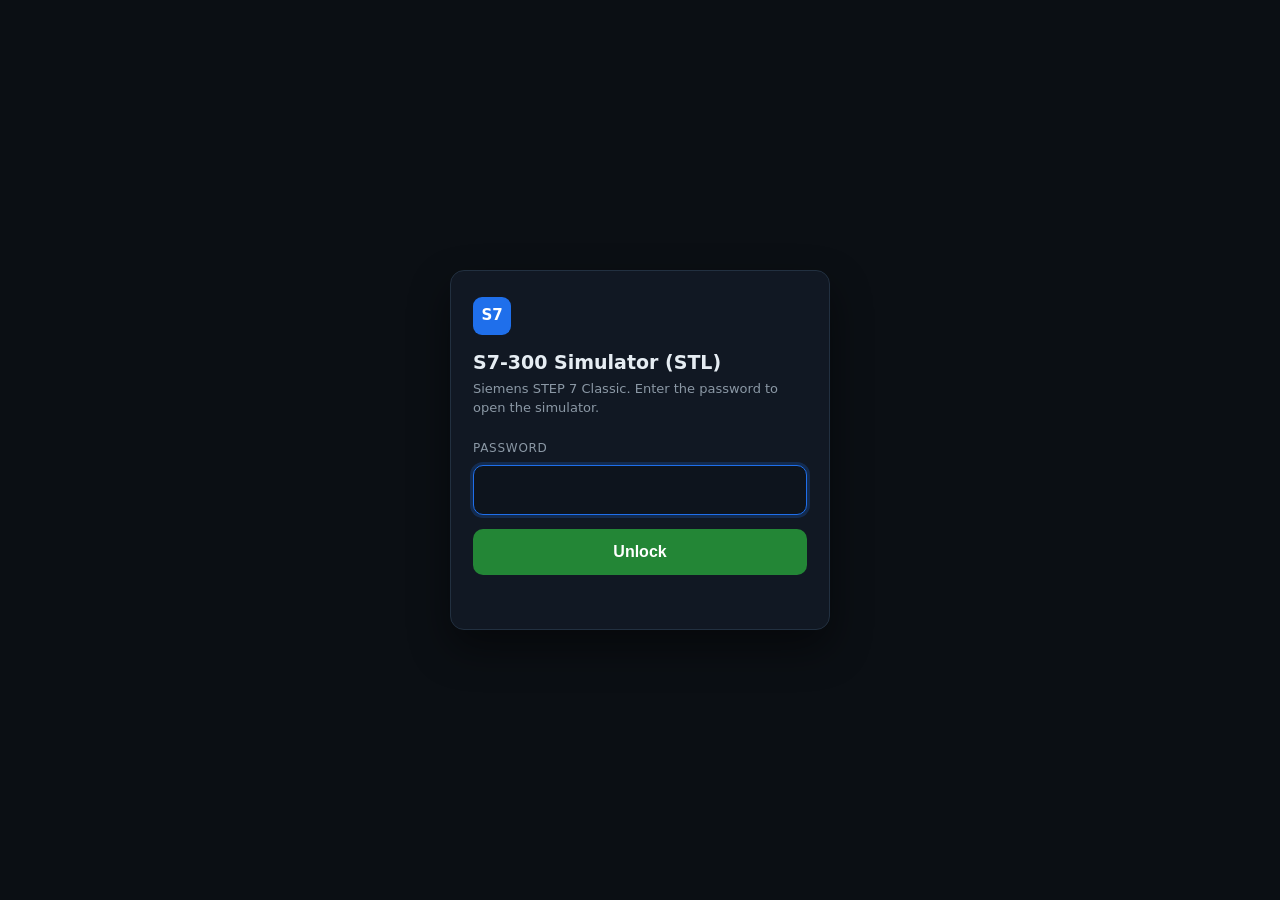
==== commit 421e5489: "v1.9.2: password gate in front of the simulator. index.html is now only the unlock page; the app its" ====
--- a/index.html
+++ b/index.html
@@ -5,348 +5,58 @@
 <meta name="viewport" content="width=device-width,initial-scale=1,viewport-fit=cover">
 <title>S7-300 STL Simulator</title>
 <meta name="theme-color" content="#0d1117">
-<meta name="mobile-web-app-capable" content="yes">
-<meta name="apple-mobile-web-app-capable" content="yes">
-<meta name="apple-mobile-web-app-status-bar-style" content="black-translucent">
-<meta name="apple-mobile-web-app-title" content="S7 STL">
-<link rel="manifest" href="manifest.webmanifest">
-<link rel="icon" href="icons/icon-192.png">
-<link rel="apple-touch-icon" href="icons/icon-192.png">
-<style>html, body, #root { margin: 0; min-height: 100%; }
-body { background: #0b0f14; }
-.s7 { background: #0b0f14; color: #e6edf3; min-height: 100vh; font-family: system-ui, -apple-system, "Segoe UI", Tahoma, sans-serif; padding: 10px 10px 40px; box-sizing: border-box; font-size: 15px; -webkit-tap-highlight-color: transparent; }
-.s7 * { box-sizing: border-box; }
-.s7-top { display: flex; align-items: center; justify-content: space-between; gap: 8px; padding: 6px 2px 10px; border-bottom: 1px solid #242e3b; margin-bottom: 12px; }
-.s7-title { font-size: 18px; font-weight: 700; letter-spacing: -.1px; }
-.s7-title::before { content: "S7"; display: inline-flex; align-items: center; justify-content: center; width: 30px; height: 30px; margin-right: 10px; border-radius: 8px; background: linear-gradient(135deg,#4da3ff,#2563eb); color: #fff; font: 800 13px ui-monospace,monospace; vertical-align: middle; }
-.s7-title small { margin-left: 40px; }
-.s7-title small { display: block; font-size: 12px; font-weight: 500; color: #8b98a9; }
-.s7-mode { font-family: ui-monospace, Menlo, Consolas, monospace; font-weight: 800; padding: 6px 12px; border-radius: 6px; font-size: 14px; direction: ltr; }
-.s7-mode.run { background: #123a22; color: #3ddc84; border: 1px solid #3ddc84; }
-.s7-mode.stop { background: #3a2a0a; color: #ffb020; border: 1px solid #ffb02088; }
-.s7-panel { background: #121821; border: 1px solid #242e3b; border-radius: 12px; padding: 14px; margin-bottom: 12px; box-shadow: 0 1px 0 #ffffff08 inset, 0 6px 18px #00000040; }
-.s7-h { font-size: 12px; font-weight: 700; text-transform: uppercase; letter-spacing: .08em; color: #8fb8e8; margin: 0 0 10px; display: flex; justify-content: space-between; align-items: center; gap: 8px; }
-.s7-h span { color: #8b98a9; font-weight: 500; font-size: 12px; text-transform: none; letter-spacing: 0; }
-.s7-ctl { display: grid; grid-template-columns: repeat(4, 1fr); gap: 8px; }
-.s7-btn { min-height: 56px; border-radius: 12px; border: 1px solid #36425220; background: linear-gradient(#212b38,#1a222d); color: #e6edf3; font-size: 14px; font-weight: 600; font-family: inherit; cursor: pointer; display: flex; flex-direction: column; align-items: center; justify-content: center; gap: 2px; padding: 4px; border: 1px solid #364252; }
-.s7-btn b { font-size: 18px; line-height: 1; }
-.s7-btn:active { transform: scale(.97); }
-.s7-btn.go { background: linear-gradient(#17623a,#14532d); border-color: #3ddc84; }
-.s7-btn.pause { background: #4a3408; border-color: #ffb020; }
-.s7-btn:disabled { opacity: .4; }
-.s7-row { display: flex; gap: 8px; margin-top: 8px; align-items: center; flex-wrap: wrap; }
-.s7-sel { flex: 1; min-height: 44px; background: #0b0f14; color: #e6edf3; border: 1px solid #364252; border-radius: 8px; padding: 0 8px; font-family: inherit; font-size: 14px; }
-.s7-chips { display: flex; gap: 8px; overflow-x: auto; padding-bottom: 4px; }
-.s7-chip { flex: 0 0 auto; min-height: 44px; padding: 0 14px; border-radius: 22px; border: 1px solid #364252; background: #0b0f14; color: #e6edf3; font-family: inherit; font-size: 14px; font-weight: 600; cursor: pointer; }
-.s7-chip.on { background: #4da3ff; color: #04121f; border-color: #4da3ff; }
-.s7-hint { font-size: 12.5px; color: #8b98a9; margin-top: 6px; line-height: 1.5; }
-.s7-ed { position: relative; height: 300px; direction: ltr; background: #0a0e13; border: 1px solid #242e3b; border-radius: 8px; overflow: hidden; }
-.s7-gut { position: absolute; left: 0; top: 0; bottom: 0; width: 38px; background: #10161d; border-right: 1px solid #242e3b; overflow: hidden; z-index: 3; }
-.s7-gut div { height: 22px; line-height: 22px; text-align: right; padding-right: 6px; font: 12px/22px ui-monospace, Menlo, Consolas, monospace; color: #5d6b7d; }
-.s7-gut div.err { color: #fff; background: #b3261e; }
-.s7-gut div.cur { color: #04121f; background: #4da3ff; font-weight: 800; }
-.s7-ta { position: absolute; inset: 0; width: 100%; height: 100%; padding: 8px 8px 8px 46px; margin: 0; border: 0; resize: none; outline: none; background: transparent; color: #d7e3f0; font: 14px/22px ui-monospace, Menlo, Consolas, "Courier New", monospace; white-space: pre; overflow: auto; direction: ltr; text-align: left; tab-size: 4; z-index: 2; caret-color: #4da3ff; }
-.s7-bar { position: absolute; left: 38px; right: 0; height: 22px; pointer-events: none; z-index: 1; }
-.s7-bar.cur { background: #4da3ff33; border-top: 1px solid #4da3ff88; border-bottom: 1px solid #4da3ff88; }
-.s7-bar.err { background: #ff5d5d22; border-bottom: 1px dashed #ff5d5d; }
-.s7-errs { margin-top: 8px; display: flex; flex-direction: column; gap: 6px; }
-.s7-err { background: #3a1513; border: 1px solid #b3261e; border-radius: 8px; padding: 8px 10px; font-size: 13.5px; line-height: 1.5; }
-.s7-err b { direction: ltr; unicode-bidi: isolate; color: #ff8a80; font-family: ui-monospace, monospace; }
-.s7-ok { color: #3ddc84; font-size: 13px; margin-top: 8px; }
-.s7-st { display: grid; grid-template-columns: repeat(2, 1fr); gap: 8px; }
-.s7-cell { background: #0b0f14; border: 1px solid #242e3b; border-radius: 8px; padding: 8px; direction: ltr; text-align: left; }
-.s7-cell label { display: block; font-size: 11px; color: #8b98a9; font-family: system-ui, sans-serif; margin-bottom: 2px; }
-.s7-cell code { font: 700 15px ui-monospace, Menlo, Consolas, monospace; color: #e6edf3; }
-.s7-flags { display: flex; gap: 8px; margin-top: 8px; direction: ltr; }
-.s7-flag { flex: 1; text-align: center; border-radius: 8px; padding: 8px 2px; font: 700 13px ui-monospace, monospace; background: #0b0f14; border: 1px solid #242e3b; color: #5d6b7d; }
-.s7-flag.on { background: #123a22; color: #3ddc84; border-color: #3ddc84; }
-.s7-next { margin-top: 8px; font: 13px ui-monospace, Menlo, monospace; direction: ltr; text-align: left; color: #4da3ff; background: #0b0f14; border-radius: 8px; padding: 8px; border: 1px solid #242e3b; overflow-x: auto; white-space: pre; }
-.s7-byte { margin-bottom: 10px; }
-.s7-byte > em { display: block; font-style: normal; direction: ltr; text-align: left; font: 700 12px ui-monospace, monospace; color: #8b98a9; margin-bottom: 4px; }
-.s7-leds { display: grid; grid-template-columns: repeat(8, 1fr); gap: 4px; direction: ltr; }
-.s7-led { min-height: 46px; border-radius: 8px; border: 1px solid #364252; background: #10161d; color: #6b7a8c; font: 700 11px ui-monospace, monospace; display: flex; flex-direction: column; align-items: center; justify-content: center; padding: 2px 0; cursor: pointer; }
-.s7-led i { width: 14px; height: 14px; border-radius: 50%; background: #243040; display: block; margin-bottom: 3px; }
-.s7-led.on { background: #0f2a1a; border-color: #3ddc84; color: #b8f5d0; }
-.s7-led.on i { background: #3ddc84; box-shadow: 0 0 10px #3ddc84; }
-.s7-led.q.on { background: #2f2108; border-color: #ffb020; color: #ffe2a8; }
-.s7-led.q.on i { background: #ffb020; box-shadow: 0 0 10px #ffb020; }
-.s7-led.ro { cursor: default; }
-.s7-led:active:not(.ro) { transform: scale(.95); }
-.s7-watch { display: grid; grid-template-columns: repeat(2, 1fr); gap: 8px; }
-.s7-tc { display: flex; justify-content: space-between; align-items: center; gap: 8px; background: #0b0f14; border: 1px solid #242e3b; border-radius: 8px; padding: 8px 10px; margin-bottom: 8px; }
-.s7-tc.q { border-color: #3ddc84; }
-.s7-tc .nm { font: 800 15px ui-monospace, monospace; direction: ltr; }
-.s7-tc .nm small { font-weight: 500; color: #8b98a9; margin-left: 6px; }
-.s7-tc .vl { font: 700 15px ui-monospace, monospace; direction: ltr; text-align: right; }
-.s7-prog { height: 6px; background: #243040; border-radius: 3px; margin-top: 6px; overflow: hidden; direction: ltr; }
-.s7-prog div { height: 100%; background: #4da3ff; }
-.s7-info p { margin: 4px 0; font-size: 13.5px; line-height: 1.65; color: #c5d0dc; }
-.s7-info b { color: #4da3ff; }
-.s7-warn { background: #3a2a0a; border: 1px solid #4da3ff; border-radius: 8px; padding: 8px 10px; font-size: 13px; margin-top: 8px; }
-.s7 summary { min-height: 44px; display: flex; align-items: center; cursor: pointer; font-weight: 700; color: #4da3ff; }
-@media (min-width: 700px) { .s7 { max-width: 720px; margin: 0 auto; } }
-.s7-tc .s7-led { flex: none; width: 46px; min-height: 42px; }
-.s7-wrow { display: flex; align-items: center; justify-content: space-between; gap: 8px; padding: 6px 0; border-bottom: 1px solid #1d2530; }
-.s7-wn { flex: 1; min-width: 0; direction: ltr; text-align: left; }
-.s7-wn b { display: block; font: 600 12px ui-monospace, Menlo, Consolas, monospace; overflow: hidden; text-overflow: ellipsis; white-space: nowrap; color: #e6edf3; }
-.s7-wn small { display: block; font: 11px ui-monospace, monospace; color: #8b98a9; }
-.s7-num { width: 96px; min-height: 40px; background: #0b0f14; color: #4da3ff; border: 1px solid #364252; border-radius: 8px; padding: 0 8px; font: 700 14px ui-monospace, monospace; text-align: right; }
-.s7-skip { max-height: 220px; overflow: auto; direction: ltr; text-align: left; font: 12px ui-monospace, monospace; margin: 6px 0; }
-.s7-skip small { color: #8b98a9; }
-.s7-hint{overflow-wrap:anywhere}
-.s7-sel{min-width:0;max-width:100%}
-.s7-wrow .s7-led{min-width:72px;flex-direction:row;justify-content:center;gap:6px}
-
-.s7-btn.wide { flex: 1; flex-direction: row; gap: 10px; min-height: 52px; }
-.s7-modal { position: fixed; inset: 0; background: #000000a8; display: flex; align-items: flex-end; justify-content: center; z-index: 50; backdrop-filter: blur(3px); }
-.s7-sheet { width: 100%; max-width: 560px; max-height: 82vh; overflow: auto; background: #121821; border: 1px solid #2f3b4b; border-radius: 16px 16px 0 0; padding: 14px 14px 24px; }
-@media (min-width: 700px) { .s7-modal { align-items: center; } .s7-sheet { border-radius: 16px; } }
-.s7-x { background: none; border: 0; color: #8b98a9; font-size: 18px; min-width: 44px; min-height: 36px; cursor: pointer; }
-.s7-ex { display: block; width: 100%; text-align: left; background: #0b0f14; border: 1px solid #242e3b; border-radius: 10px; padding: 12px 14px; margin-bottom: 8px; color: #e6edf3; font-family: inherit; cursor: pointer; }
-.s7-ex:active, .s7-ex:hover { border-color: #4da3ff; }
-.s7-ex b { display: block; font-size: 15px; font-weight: 600; }
-.s7-ex small { display: block; margin-top: 3px; font-size: 12.5px; color: #8b98a9; line-height: 1.45; }
-.s7-chip:focus-visible, .s7-btn:focus-visible, .s7-sel:focus-visible, .s7-ex:focus-visible { outline: 2px solid #4da3ff; outline-offset: 2px; }
-.s7-ta, .s7-ed { font-variant-ligatures: none; }
-
-.s7-grp { margin-bottom: 8px; border: 1px solid #242e3b; border-radius: 10px; padding: 0 10px 2px; background: #0e131a; }
-.s7-grp summary { color: #e6edf3; display: flex; justify-content: space-between; gap: 8px; }
-.s7-grp summary span { color: #8b98a9; font-weight: 500; font-size: 12px; }
-.s7-grp .s7-tc { background: #121821; }
-.s7-sheet.bv { max-width: 760px; max-height: 92vh; }
-.bv-head { display: flex; justify-content: space-between; align-items: flex-start; gap: 8px; }
-.bv-kind { display: inline-block; font: 800 11px ui-monospace,monospace; letter-spacing: .08em; color: #04121f; background: #4da3ff; border-radius: 5px; padding: 2px 7px; }
-.bv-name { font: 700 18px ui-monospace, Menlo, Consolas, monospace; margin-top: 4px; overflow-wrap: anywhere; }
-.bv-title { color: #aab6c5; font-size: 13.5px; margin-top: 2px; }
-.bv-meta { display: flex; flex-wrap: wrap; gap: 6px 14px; margin: 10px 0; font-size: 12.5px; color: #c5d0dc; }
-.bv-meta u { text-decoration: none; color: #8b98a9; margin-right: 4px; }
-.bv-filter { width: 100%; margin: 8px 0 4px; }
-.bv-sec { margin-top: 12px; }
-.bv-vars { font: 12.5px/1.5 ui-monospace, Menlo, Consolas, monospace; }
-.bv-var { padding: 3px 0; border-bottom: 1px solid #1a222c; overflow-wrap: anywhere; }
-.bv-var b { color: #e6edf3; margin-right: 8px; } .bv-var i { color: #7fc8ff; font-style: normal; margin-right: 8px; } .bv-var em { color: #ffcc80; font-style: normal; margin-right: 8px; }
-.bv-var .off { display: inline-block; min-width: 46px; color: #5d6b7d; }
-.cm { color: #6fbf8a; margin-left: 8px; }
-.bv-net { margin-top: 14px; border: 1px solid #242e3b; border-radius: 10px; overflow: hidden; background: #0b0f14; }
-.bv-nh { display: flex; flex-wrap: wrap; align-items: baseline; gap: 4px 10px; padding: 8px 10px; background: #151d28; border-bottom: 1px solid #242e3b; }
-.bv-nh b { color: #4da3ff; font-size: 13px; } .bv-nh span { font-weight: 600; font-size: 13.5px; } .bv-nh small { margin-left: auto; color: #5d6b7d; }
-.bv-nc { padding: 8px 10px; font: 12.5px/1.45 ui-monospace, Menlo, Consolas, monospace; color: #6fbf8a; background: #0f1a15; border-bottom: 1px solid #1d2b24; white-space: pre-wrap; overflow-wrap: anywhere; }
-.bv-code { font: 12.5px/1.55 ui-monospace, Menlo, Consolas, monospace; padding: 6px 0; overflow-x: auto; }
-.bv-code > div { display: flex; white-space: pre; padding-right: 10px; }
-.bv-code .ln { flex: none; width: 44px; text-align: right; padding-right: 10px; color: #4b5868; user-select: none; }
-.bv-code code { font: inherit; color: #d7e3f0; }
-
-.bv-code > div { flex-wrap: wrap; white-space: pre-wrap; overflow-wrap: anywhere; }
-.bv-code code { flex: 1 1 0; min-width: 0; }
-@media (max-width: 700px) { .bv-code .cm { flex-basis: 100%; margin: 0 0 2px 54px; } }
-
-.s7-savebar { display: flex; gap: 8px; margin-bottom: 8px; align-items: center; }
-.s7-savebar .s7-sel { flex: 1; }
-.s7-ex.row { display: flex; align-items: center; gap: 8px; padding: 6px 8px 6px 0; }
-.s7-ex.row .main { flex: 1; min-width: 0; text-align: left; background: none; border: 0; color: inherit; font: inherit; padding: 6px 14px; cursor: pointer; }
-.s7-ex.row .main b { display: block; font-size: 15px; font-weight: 600; overflow-wrap: anywhere; } .s7-ex.row .main small { display: block; color: #8b98a9; font-size: 12px; }
-
-.s7-bn { display: inline-block; min-width: 46px; margin-right: 8px; padding: 1px 6px; border-radius: 6px; background: #1f3a5c; color: #4da3ff; font-weight: 700; font-size: 12px; text-align: center; }
-
-.s7-cmt { margin-top: 3px; font-size: 13.5px; color: #dbe3ee; line-height: 1.3; overflow-wrap: anywhere; }
-.s7-dates { margin-top: 3px; display: flex; flex-wrap: wrap; gap: 2px 12px; font-size: 11px; color: #7f8da0; }
-
-
-.bv-pre { margin: 0 0 8px; padding: 10px 12px; background: #0b0f14; border: 1px solid #243040; border-radius: 8px; font: 12.5px/1.5 ui-monospace, monospace; white-space: pre-wrap; overflow-wrap: anywhere; color: #cfe0f5; }
-.mc7-stl { font-family: ui-monospace, Menlo, Consolas, monospace; font-size: 12.5px; line-height: 1.45; overflow-x: auto; padding: 4px 0; }
-.mc7-line { display: flex; gap: 6px; white-space: pre; }
-.mc7-lab { min-width: 44px; color: #7d8590; text-align: right; }
-.mc7-tx { color: #e6edf3; }
-.mc7-cm { color: #7d8590; }
-.mc7-bld .mc7-tx { color: #6e7681; font-size: 11px; }
-.mc7-raw .mc7-tx { color: #f85149; }
-.mc7-call .mc7-tx { color: #79c0ff; font-weight: 600; }
-.mc7-param .mc7-tx { color: #a5d6a7; }
-.mc7-note .mc7-tx { color: #7d8590; font-style: italic; }
-
-/* LAD view */
-.s7-vtog { display: inline-flex; gap: 4px; margin-right: 6px; }
-.s7-lad { overflow: auto; background: #0d1622; border: 1px solid #22354d; border-radius: 6px; padding: 10px 12px; max-height: 480px; }
-.s7-ladnet { margin-bottom: 14px; }
-.s7-ladtitle { color: #8ea3b8; font: 12px/1.4 ui-monospace, monospace; margin-bottom: 4px; text-transform: none; }
-.s7-ladstl { color: #d7e3f0; font: 12px/1.5 ui-monospace, monospace; background: #111e2e; border-radius: 4px; padding: 8px 10px; margin: 4px 0 0; white-space: pre; overflow-x: auto; }
-
-.s7{padding-top:max(10px,env(safe-area-inset-top));padding-bottom:max(40px,env(safe-area-inset-bottom));}
-body{overscroll-behavior-y:contain;}
+<meta name="robots" content="noindex,nofollow">
+<style>
+:root{color-scheme:dark}
+*{box-sizing:border-box}
+body{margin:0;min-height:100vh;display:flex;align-items:center;justify-content:center;background:#0b0f14;color:#e6edf3;
+font:16px/1.45 system-ui,-apple-system,Segoe UI,Roboto,sans-serif;padding:24px;overscroll-behavior-y:contain}
+.card{width:100%;max-width:380px;background:#111823;border:1px solid #223040;border-radius:14px;padding:26px 22px 22px;
+box-shadow:0 18px 40px rgba(0,0,0,.45)}
+.badge{width:38px;height:38px;border-radius:9px;background:#1f6feb;color:#fff;display:flex;align-items:center;justify-content:center;
+font-weight:700;font-size:15px;margin-bottom:14px}
+h1{font-size:19px;margin:0 0 4px;font-weight:650}
+.sub{font-size:13px;color:#8b98a5;margin:0 0 22px}
+label{display:block;font-size:12px;letter-spacing:.06em;text-transform:uppercase;color:#8b98a5;margin-bottom:8px}
+input{width:100%;padding:14px 14px;font-size:17px;border-radius:10px;border:1px solid #2b3a4a;background:#0d141d;color:#e6edf3;
+outline:none;-webkit-appearance:none;appearance:none}
+input:focus{border-color:#1f6feb;box-shadow:0 0 0 3px rgba(31,111,235,.22)}
+button{width:100%;margin-top:14px;padding:14px;font-size:16px;font-weight:600;border-radius:10px;border:0;background:#238636;color:#fff;
+cursor:pointer;-webkit-appearance:none;appearance:none}
+button:active{background:#1d702d}
+button[disabled]{opacity:.6}
+.msg{min-height:20px;margin-top:12px;font-size:14px;color:#ff8a80}
+.card.bad{animation:sh .28s}
+@keyframes sh{25%{transform:translateX(-7px)}75%{transform:translateX(7px)}}
 </style>
 </head>
-<body><div id="root"></div>
-<script>(()=>{var Gm=Object.create;var nl=Object.defineProperty;var Ym=Object.getOwnPropertyDescriptor;var qm=Object.getOwnPropertyNames;var e0=Object.getPrototypeOf,t0=Object.prototype.hasOwnProperty;var n0=(e,t,n)=>t in e?nl(e,t,{enumerable:!0,configurable:!0,writable:!0,value:n}):e[t]=n;var fn=(e,t)=>()=>{try{return t||e((t={exports:{}}).exports,t),t.exports}catch(n){throw t=0,n}};var r0=(e,t,n,r)=>{if(t&&typeof t=="object"||typeof t=="function")for(let i of qm(t))!t0.call(e,i)&&i!==n&&nl(e,i,{get:()=>t[i],enumerable:!(r=Ym(t,i))||r.enumerable});return e};var En=(e,t,n)=>(n=e!=null?Gm(e0(e)):{},r0(t||!e||!e.__esModule?nl(n,"default",{value:e,enumerable:!0}):n,e));var Y=(e,t,n)=>n0(e,typeof t!="symbol"?t+"":t,n);var ra=fn(q=>{"use strict";var pr=Symbol.for("react.element"),i0=Symbol.for("react.portal"),s0=Symbol.for("react.fragment"),l0=Symbol.for("react.strict_mode"),o0=Symbol.for("react.profiler"),u0=Symbol.for("react.provider"),a0=Symbol.for("react.context"),c0=Symbol.for("react.forward_ref"),f0=Symbol.for("react.suspense"),d0=Symbol.for("react.memo"),m0=Symbol.for("react.lazy"),Ku=Symbol.iterator;function p0(e){return e===null||typeof e!="object"?null:(e=Ku&&e[Ku]||e["@@iterator"],typeof e=="function"?e:null)}var Ju={isMounted:function(){return!1},enqueueForceUpdate:function(){},enqueueReplaceState:function(){},enqueueSetState:function(){}},Zu=Object.assign,Gu={};function In(e,t,n){this.props=e,this.context=t,this.refs=Gu,this.updater=n||Ju}In.prototype.isReactComponent={};In.prototype.setState=function(e,t){if(typeof e!="object"&&typeof e!="function"&&e!=null)throw Error("setState(...): takes an object of state variables to update or a function which returns an object of state variables.");this.updater.enqueueSetState(this,e,t,"setState")};In.prototype.forceUpdate=function(e){this.updater.enqueueForceUpdate(this,e,"forceUpdate")};function Yu(){}Yu.prototype=In.prototype;function il(e,t,n){this.props=e,this.context=t,this.refs=Gu,this.updater=n||Ju}var sl=il.prototype=new Yu;sl.constructor=il;Zu(sl,In.prototype);sl.isPureReactComponent=!0;var Hu=Array.isArray,qu=Object.prototype.hasOwnProperty,ll={current:null},ea={key:!0,ref:!0,__self:!0,__source:!0};function ta(e,t,n){var r,i={},s=null,l=null;if(t!=null)for(r in t.ref!==void 0&&(l=t.ref),t.key!==void 0&&(s=""+t.key),t)qu.call(t,r)&&!ea.hasOwnProperty(r)&&(i[r]=t[r]);var o=arguments.length-2;if(o===1)i.children=n;else if(1<o){for(var u=Array(o),a=0;a<o;a++)u[a]=arguments[a+2];i.children=u}if(e&&e.defaultProps)for(r in o=e.defaultProps,o)i[r]===void 0&&(i[r]=o[r]);return{$$typeof:pr,type:e,key:s,ref:l,props:i,_owner:ll.current}}function h0(e,t){return{$$typeof:pr,type:e.type,key:t,ref:e.ref,props:e.props,_owner:e._owner}}function ol(e){return typeof e=="object"&&e!==null&&e.$$typeof===pr}function g0(e){var t={"=":"=0",":":"=2"};return"$"+e.replace(/[=:]/g,function(n){return t[n]})}var Xu=/\/+/g;function rl(e,t){return typeof e=="object"&&e!==null&&e.key!=null?g0(""+e.key):t.toString(36)}function vi(e,t,n,r,i){var s=typeof e;(s==="undefined"||s==="boolean")&&(e=null);var l=!1;if(e===null)l=!0;else switch(s){case"string":case"number":l=!0;break;case"object":switch(e.$$typeof){case pr:case i0:l=!0}}if(l)return l=e,i=i(l),e=r===""?"."+rl(l,0):r,Hu(i)?(n="",e!=null&&(n=e.replace(Xu,"$&/")+"/"),vi(i,t,n,"",function(a){return a})):i!=null&&(ol(i)&&(i=h0(i,n+(!i.key||l&&l.key===i.key?"":(""+i.key).replace(Xu,"$&/")+"/")+e)),t.push(i)),1;if(l=0,r=r===""?".":r+":",Hu(e))for(var o=0;o<e.length;o++){s=e[o];var u=r+rl(s,o);l+=vi(s,t,n,u,i)}else if(u=p0(e),typeof u=="function")for(e=u.call(e),o=0;!(s=e.next()).done;)s=s.value,u=r+rl(s,o++),l+=vi(s,t,n,u,i);else if(s==="object")throw t=String(e),Error("Objects are not valid as a React child (found: "+(t==="[object Object]"?"object with keys {"+Object.keys(e).join(", ")+"}":t)+"). If you meant to render a collection of children, use an array instead.");return l}function yi(e,t,n){if(e==null)return e;var r=[],i=0;return vi(e,r,"","",function(s){return t.call(n,s,i++)}),r}function y0(e){if(e._status===-1){var t=e._result;t=t(),t.then(function(n){(e._status===0||e._status===-1)&&(e._status=1,e._result=n)},function(n){(e._status===0||e._status===-1)&&(e._status=2,e._result=n)}),e._status===-1&&(e._status=0,e._result=t)}if(e._status===1)return e._result.default;throw e._result}var $e={current:null},Si={transition:null},v0={ReactCurrentDispatcher:$e,ReactCurrentBatchConfig:Si,ReactCurrentOwner:ll};function na(){throw Error("act(...) is not supported in production builds of React.")}q.Children={map:yi,forEach:function(e,t,n){yi(e,function(){t.apply(this,arguments)},n)},count:function(e){var t=0;return yi(e,function(){t++}),t},toArray:function(e){return yi(e,function(t){return t})||[]},only:function(e){if(!ol(e))throw Error("React.Children.only expected to receive a single React element child.");return e}};q.Component=In;q.Fragment=s0;q.Profiler=o0;q.PureComponent=il;q.StrictMode=l0;q.Suspense=f0;q.__SECRET_INTERNALS_DO_NOT_USE_OR_YOU_WILL_BE_FIRED=v0;q.act=na;q.cloneElement=function(e,t,n){if(e==null)throw Error("React.cloneElement(...): The argument must be a React element, but you passed "+e+".");var r=Zu({},e.props),i=e.key,s=e.ref,l=e._owner;if(t!=null){if(t.ref!==void 0&&(s=t.ref,l=ll.current),t.key!==void 0&&(i=""+t.key),e.type&&e.type.defaultProps)var o=e.type.defaultProps;for(u in t)qu.call(t,u)&&!ea.hasOwnProperty(u)&&(r[u]=t[u]===void 0&&o!==void 0?o[u]:t[u])}var u=arguments.length-2;if(u===1)r.children=n;else if(1<u){o=Array(u);for(var a=0;a<u;a++)o[a]=arguments[a+2];r.children=o}return{$$typeof:pr,type:e.type,key:i,ref:s,props:r,_owner:l}};q.createContext=function(e){return e={$$typeof:a0,_currentValue:e,_currentValue2:e,_threadCount:0,Provider:null,Consumer:null,_defaultValue:null,_globalName:null},e.Provider={$$typeof:u0,_c